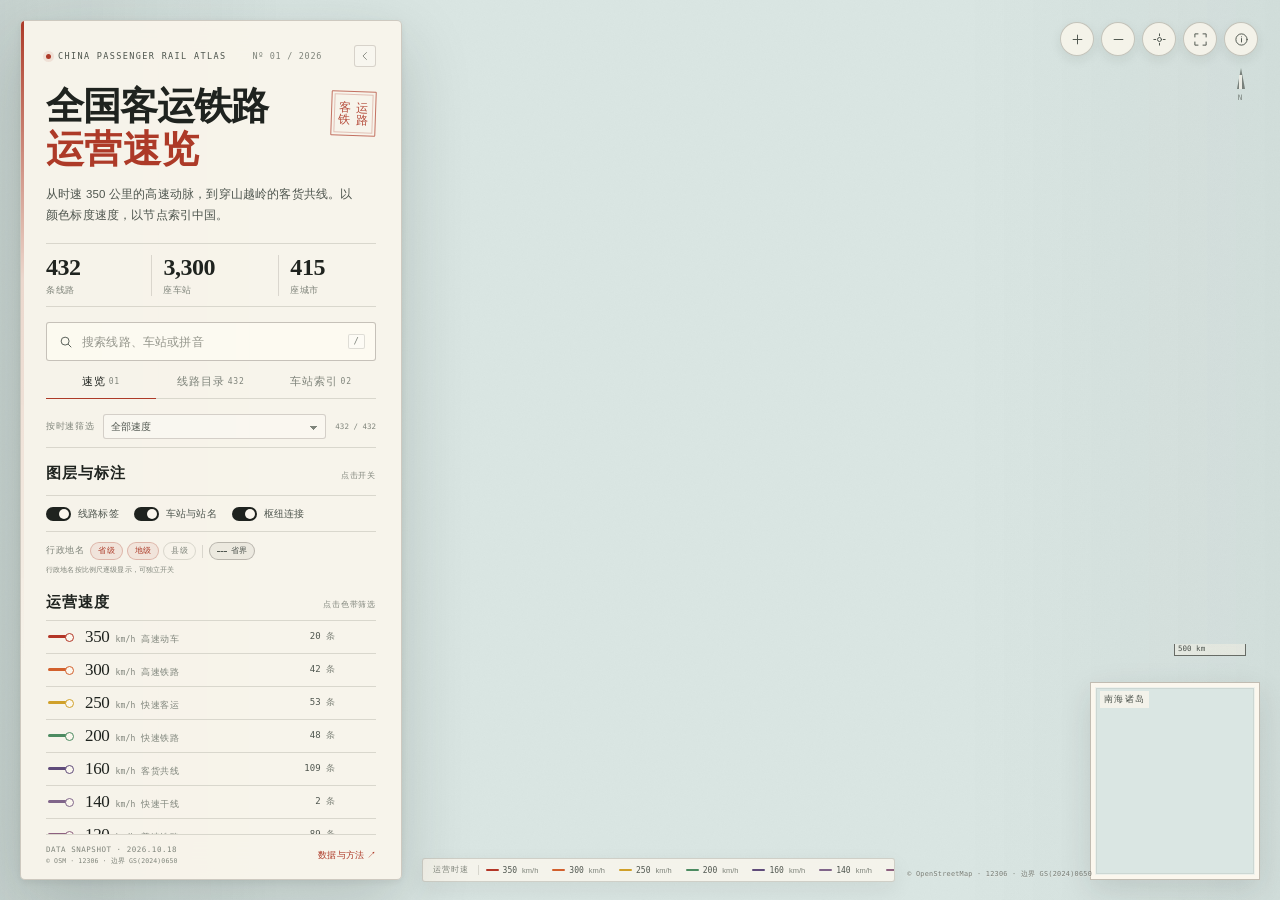
==== index.html @ e5ca1e0d "Publish China passenger rail atlas" ====
<!doctype html>
<html lang="zh-CN">
<head>
<meta charset="utf-8">
<meta name="viewport" content="width=device-width, initial-scale=1, viewport-fit=cover">
<meta name="theme-color" content="#dae6e3">
<title>全国客运铁路运营图 · 中国铁路客运线路地图</title>
<meta name="description" content="全国国家铁路客运线路交互地图：以运营时速着色，标注线路名称、车站与线路档案。数据来自中国铁路12306、OpenStreetMap与国家铁路局公开资料。">
<style>
.maplibregl-map{font:12px/20px Helvetica Neue,Arial,Helvetica,sans-serif;overflow:hidden;position:relative;-webkit-tap-highlight-color:rgb(0 0 0/0)}.maplibregl-canvas{left:0;position:absolute;top:0}.maplibregl-map:fullscreen{height:100%;width:100%}.maplibregl-ctrl-group button.maplibregl-ctrl-compass{touch-action:none}.maplibregl-canvas-container.maplibregl-interactive,.maplibregl-ctrl-group button.maplibregl-ctrl-compass{cursor:grab;-webkit-user-select:none;-moz-user-select:none;user-select:none}.maplibregl-canvas-container.maplibregl-interactive.maplibregl-track-pointer{cursor:pointer}.maplibregl-canvas-container.maplibregl-interactive:active,.maplibregl-ctrl-group button.maplibregl-ctrl-compass:active{cursor:grabbing}.maplibregl-canvas-container.maplibregl-touch-zoom-rotate,.maplibregl-canvas-container.maplibregl-touch-zoom-rotate .maplibregl-canvas{touch-action:pan-x pan-y}.maplibregl-canvas-container.maplibregl-touch-drag-pan,.maplibregl-canvas-container.maplibregl-touch-drag-pan .maplibregl-canvas{touch-action:pinch-zoom}.maplibregl-canvas-container.maplibregl-touch-zoom-rotate.maplibregl-touch-drag-pan,.maplibregl-canvas-container.maplibregl-touch-zoom-rotate.maplibregl-touch-drag-pan .maplibregl-canvas{touch-action:none}.maplibregl-canvas-container.maplibregl-touch-drag-pan.maplibregl-cooperative-gestures,.maplibregl-canvas-container.maplibregl-touch-drag-pan.maplibregl-cooperative-gestures .maplibregl-canvas{touch-action:pan-x pan-y}.maplibregl-ctrl-bottom-left,.maplibregl-ctrl-bottom-right,.maplibregl-ctrl-top-left,.maplibregl-ctrl-top-right{pointer-events:none;position:absolute;z-index:2}.maplibregl-ctrl-top-left{left:0;top:0}.maplibregl-ctrl-top-right{right:0;top:0}.maplibregl-ctrl-bottom-left{bottom:0;left:0}.maplibregl-ctrl-bottom-right{bottom:0;right:0}.maplibregl-ctrl{clear:both;pointer-events:auto;transform:translate(0)}.maplibregl-ctrl-top-left .maplibregl-ctrl{float:left;margin:10px 0 0 10px}.maplibregl-ctrl-top-right .maplibregl-ctrl{float:right;margin:10px 10px 0 0}.maplibregl-ctrl-bottom-left .maplibregl-ctrl{float:left;margin:0 0 10px 10px}.maplibregl-ctrl-bottom-right .maplibregl-ctrl{float:right;margin:0 10px 10px 0}.maplibregl-ctrl-group{background:#fff;border-radius:4px}.maplibregl-ctrl-group:not(:empty){box-shadow:0 0 0 2px rgba(0,0,0,.1)}@media (forced-colors:active){.maplibregl-ctrl-group:not(:empty){box-shadow:0 0 0 2px ButtonText}}.maplibregl-ctrl-group button{background-color:transparent;border:0;box-sizing:border-box;cursor:pointer;display:block;height:29px;outline:none;padding:0;width:29px}.maplibregl-ctrl-group button+button{border-top:1px solid #ddd}.maplibregl-ctrl button .maplibregl-ctrl-icon{background-position:50%;background-repeat:no-repeat;display:block;height:100%;width:100%}@media (forced-colors:active){.maplibregl-ctrl-icon{background-color:transparent}.maplibregl-ctrl-group button+button{border-top:1px solid ButtonText}}.maplibregl-ctrl button::-moz-focus-inner{border:0;padding:0}.maplibregl-ctrl-attrib-button:focus,.maplibregl-ctrl-group button:focus{box-shadow:0 0 2px 2px #0096ff}.maplibregl-ctrl button:disabled{cursor:not-allowed}.maplibregl-ctrl button:disabled .maplibregl-ctrl-icon{opacity:.25}@media (hover:hover){.maplibregl-ctrl button:not(:disabled):hover{background-color:rgb(0 0 0/5%)}}.maplibregl-ctrl button:not(:disabled):active{background-color:rgb(0 0 0/5%)}.maplibregl-ctrl-group button:focus:focus-visible{box-shadow:0 0 2px 2px #0096ff}.maplibregl-ctrl-group button:focus:not(:focus-visible){box-shadow:none}.maplibregl-ctrl-group button:focus:first-child{border-radius:4px 4px 0 0}.maplibregl-ctrl-group button:focus:last-child{border-radius:0 0 4px 4px}.maplibregl-ctrl-group button:focus:only-child{border-radius:inherit}.maplibregl-ctrl button.maplibregl-ctrl-zoom-out .maplibregl-ctrl-icon{background-image:url("data:image/svg+xml;charset=utf-8,%3Csvg xmlns='http://www.w3.org/2000/svg' width='29' height='29' fill='%23333' viewBox='0 0 29 29'%3E%3Cpath d='M10 13c-.75 0-1.5.75-1.5 1.5S9.25 16 10 16h9c.75 0 1.5-.75 1.5-1.5S19.75 13 19 13z'/%3E%3C/svg%3E")}.maplibregl-ctrl button.maplibregl-ctrl-zoom-in .maplibregl-ctrl-icon{background-image:url("data:image/svg+xml;charset=utf-8,%3Csvg xmlns='http://www.w3.org/2000/svg' width='29' height='29' fill='%23333' viewBox='0 0 29 29'%3E%3Cpath d='M14.5 8.5c-.75 0-1.5.75-1.5 1.5v3h-3c-.75 0-1.5.75-1.5 1.5S9.25 16 10 16h3v3c0 .75.75 1.5 1.5 1.5S16 19.75 16 19v-3h3c.75 0 1.5-.75 1.5-1.5S19.75 13 19 13h-3v-3c0-.75-.75-1.5-1.5-1.5'/%3E%3C/svg%3E")}@media (forced-colors:active){.maplibregl-ctrl button.maplibregl-ctrl-zoom-out .maplibregl-ctrl-icon{background-image:url("data:image/svg+xml;charset=utf-8,%3Csvg xmlns='http://www.w3.org/2000/svg' width='29' height='29' fill='%23fff' viewBox='0 0 29 29'%3E%3Cpath d='M10 13c-.75 0-1.5.75-1.5 1.5S9.25 16 10 16h9c.75 0 1.5-.75 1.5-1.5S19.75 13 19 13z'/%3E%3C/svg%3E")}.maplibregl-ctrl button.maplibregl-ctrl-zoom-in .maplibregl-ctrl-icon{background-image:url("data:image/svg+xml;charset=utf-8,%3Csvg xmlns='http://www.w3.org/2000/svg' width='29' height='29' fill='%23fff' viewBox='0 0 29 29'%3E%3Cpath d='M14.5 8.5c-.75 0-1.5.75-1.5 1.5v3h-3c-.75 0-1.5.75-1.5 1.5S9.25 16 10 16h3v3c0 .75.75 1.5 1.5 1.5S16 19.75 16 19v-3h3c.75 0 1.5-.75 1.5-1.5S19.75 13 19 13h-3v-3c0-.75-.75-1.5-1.5-1.5'/%3E%3C/svg%3E")}}@media (forced-colors:active) and (prefers-color-scheme:light){.maplibregl-ctrl button.maplibregl-ctrl-zoom-out .maplibregl-ctrl-icon{background-image:url("data:image/svg+xml;charset=utf-8,%3Csvg xmlns='http://www.w3.org/2000/svg' width='29' height='29' viewBox='0 0 29 29'%3E%3Cpath d='M10 13c-.75 0-1.5.75-1.5 1.5S9.25 16 10 16h9c.75 0 1.5-.75 1.5-1.5S19.75 13 19 13z'/%3E%3C/svg%3E")}.maplibregl-ctrl button.maplibregl-ctrl-zoom-in .maplibregl-ctrl-icon{background-image:url("data:image/svg+xml;charset=utf-8,%3Csvg xmlns='http://www.w3.org/2000/svg' width='29' height='29' viewBox='0 0 29 29'%3E%3Cpath d='M14.5 8.5c-.75 0-1.5.75-1.5 1.5v3h-3c-.75 0-1.5.75-1.5 1.5S9.25 16 10 16h3v3c0 .75.75 1.5 1.5 1.5S16 19.75 16 19v-3h3c.75 0 1.5-.75 1.5-1.5S19.75 13 19 13h-3v-3c0-.75-.75-1.5-1.5-1.5'/%3E%3C/svg%3E")}}.maplibregl-ctrl button.maplibregl-ctrl-fullscreen .maplibregl-ctrl-icon{background-image:url("data:image/svg+xml;charset=utf-8,%3Csvg xmlns='http://www.w3.org/2000/svg' width='29' height='29' fill='%23333' viewBox='0 0 29 29'%3E%3Cpath d='M24 16v5.5c0 1.75-.75 2.5-2.5 2.5H16v-1l3-1.5-4-5.5 1-1 5.5 4 1.5-3zM6 16l1.5 3 5.5-4 1 1-4 5.5 3 1.5v1H7.5C5.75 24 5 23.25 5 21.5V16zm7-11v1l-3 1.5 4 5.5-1 1-5.5-4L6 13H5V7.5C5 5.75 5.75 5 7.5 5zm11 2.5c0-1.75-.75-2.5-2.5-2.5H16v1l3 1.5-4 5.5 1 1 5.5-4 1.5 3h1z'/%3E%3C/svg%3E")}.maplibregl-ctrl button.maplibregl-ctrl-shrink .maplibregl-ctrl-icon{background-image:url("data:image/svg+xml;charset=utf-8,%3Csvg xmlns='http://www.w3.org/2000/svg' width='29' height='29' viewBox='0 0 29 29'%3E%3Cpath d='M18.5 16c-1.75 0-2.5.75-2.5 2.5V24h1l1.5-3 5.5 4 1-1-4-5.5 3-1.5v-1zM13 18.5c0-1.75-.75-2.5-2.5-2.5H5v1l3 1.5L4 24l1 1 5.5-4 1.5 3h1zm3-8c0 1.75.75 2.5 2.5 2.5H24v-1l-3-1.5L25 5l-1-1-5.5 4L17 5h-1zM10.5 13c1.75 0 2.5-.75 2.5-2.5V5h-1l-1.5 3L5 4 4 5l4 5.5L5 12v1z'/%3E%3C/svg%3E")}@media (forced-colors:active){.maplibregl-ctrl button.maplibregl-ctrl-fullscreen .maplibregl-ctrl-icon{background-image:url("data:image/svg+xml;charset=utf-8,%3Csvg xmlns='http://www.w3.org/2000/svg' width='29' height='29' fill='%23fff' viewBox='0 0 29 29'%3E%3Cpath d='M24 16v5.5c0 1.75-.75 2.5-2.5 2.5H16v-1l3-1.5-4-5.5 1-1 5.5 4 1.5-3zM6 16l1.5 3 5.5-4 1 1-4 5.5 3 1.5v1H7.5C5.75 24 5 23.25 5 21.5V16zm7-11v1l-3 1.5 4 5.5-1 1-5.5-4L6 13H5V7.5C5 5.75 5.75 5 7.5 5zm11 2.5c0-1.75-.75-2.5-2.5-2.5H16v1l3 1.5-4 5.5 1 1 5.5-4 1.5 3h1z'/%3E%3C/svg%3E")}.maplibregl-ctrl button.maplibregl-ctrl-shrink .maplibregl-ctrl-icon{background-image:url("data:image/svg+xml;charset=utf-8,%3Csvg xmlns='http://www.w3.org/2000/svg' width='29' height='29' fill='%23fff' viewBox='0 0 29 29'%3E%3Cpath d='M18.5 16c-1.75 0-2.5.75-2.5 2.5V24h1l1.5-3 5.5 4 1-1-4-5.5 3-1.5v-1zM13 18.5c0-1.75-.75-2.5-2.5-2.5H5v1l3 1.5L4 24l1 1 5.5-4 1.5 3h1zm3-8c0 1.75.75 2.5 2.5 2.5H24v-1l-3-1.5L25 5l-1-1-5.5 4L17 5h-1zM10.5 13c1.75 0 2.5-.75 2.5-2.5V5h-1l-1.5 3L5 4 4 5l4 5.5L5 12v1z'/%3E%3C/svg%3E")}}@media (forced-colors:active) and (prefers-color-scheme:light){.maplibregl-ctrl button.maplibregl-ctrl-fullscreen .maplibregl-ctrl-icon{background-image:url("data:image/svg+xml;charset=utf-8,%3Csvg xmlns='http://www.w3.org/2000/svg' width='29' height='29' viewBox='0 0 29 29'%3E%3Cpath d='M24 16v5.5c0 1.75-.75 2.5-2.5 2.5H16v-1l3-1.5-4-5.5 1-1 5.5 4 1.5-3zM6 16l1.5 3 5.5-4 1 1-4 5.5 3 1.5v1H7.5C5.75 24 5 23.25 5 21.5V16zm7-11v1l-3 1.5 4 5.5-1 1-5.5-4L6 13H5V7.5C5 5.75 5.75 5 7.5 5zm11 2.5c0-1.75-.75-2.5-2.5-2.5H16v1l3 1.5-4 5.5 1 1 5.5-4 1.5 3h1z'/%3E%3C/svg%3E")}.maplibregl-ctrl button.maplibregl-ctrl-shrink .maplibregl-ctrl-icon{background-image:url("data:image/svg+xml;charset=utf-8,%3Csvg xmlns='http://www.w3.org/2000/svg' width='29' height='29' viewBox='0 0 29 29'%3E%3Cpath d='M18.5 16c-1.75 0-2.5.75-2.5 2.5V24h1l1.5-3 5.5 4 1-1-4-5.5 3-1.5v-1zM13 18.5c0-1.75-.75-2.5-2.5-2.5H5v1l3 1.5L4 24l1 1 5.5-4 1.5 3h1zm3-8c0 1.75.75 2.5 2.5 2.5H24v-1l-3-1.5L25 5l-1-1-5.5 4L17 5h-1zM10.5 13c1.75 0 2.5-.75 2.5-2.5V5h-1l-1.5 3L5 4 4 5l4 5.5L5 12v1z'/%3E%3C/svg%3E")}}.maplibregl-ctrl button.maplibregl-ctrl-compass .maplibregl-ctrl-icon{background-image:url("data:image/svg+xml;charset=utf-8,%3Csvg xmlns='http://www.w3.org/2000/svg' width='29' height='29' fill='%23333' viewBox='0 0 29 29'%3E%3Cpath d='m10.5 14 4-8 4 8z'/%3E%3Cpath fill='%23ccc' d='m10.5 16 4 8 4-8z'/%3E%3C/svg%3E")}@media (forced-colors:active){.maplibregl-ctrl button.maplibregl-ctrl-compass .maplibregl-ctrl-icon{background-image:url("data:image/svg+xml;charset=utf-8,%3Csvg xmlns='http://www.w3.org/2000/svg' width='29' height='29' fill='%23fff' viewBox='0 0 29 29'%3E%3Cpath d='m10.5 14 4-8 4 8z'/%3E%3Cpath fill='%23ccc' d='m10.5 16 4 8 4-8z'/%3E%3C/svg%3E")}}@media (forced-colors:active) and (prefers-color-scheme:light){.maplibregl-ctrl button.maplibregl-ctrl-compass .maplibregl-ctrl-icon{background-image:url("data:image/svg+xml;charset=utf-8,%3Csvg xmlns='http://www.w3.org/2000/svg' width='29' height='29' viewBox='0 0 29 29'%3E%3Cpath d='m10.5 14 4-8 4 8z'/%3E%3Cpath fill='%23ccc' d='m10.5 16 4 8 4-8z'/%3E%3C/svg%3E")}}.maplibregl-ctrl button.maplibregl-ctrl-globe .maplibregl-ctrl-icon{background-image:url("data:image/svg+xml;charset=utf-8,%3Csvg xmlns='http://www.w3.org/2000/svg' width='22' height='22' fill='none' stroke='%23333' viewBox='0 0 22 22'%3E%3Ccircle cx='11' cy='11' r='8.5'/%3E%3Cpath d='M17.5 11c0 4.819-3.02 8.5-6.5 8.5S4.5 15.819 4.5 11 7.52 2.5 11 2.5s6.5 3.681 6.5 8.5Z'/%3E%3Cpath d='M13.5 11c0 2.447-.331 4.64-.853 6.206-.262.785-.562 1.384-.872 1.777-.314.399-.58.517-.775.517s-.461-.118-.775-.517c-.31-.393-.61-.992-.872-1.777C8.831 15.64 8.5 13.446 8.5 11s.331-4.64.853-6.206c.262-.785.562-1.384.872-1.777.314-.399.58-.517.775-.517s.461.118.775.517c.31.393.61.992.872 1.777.522 1.565.853 3.76.853 6.206Z'/%3E%3Cpath d='M11 7.5c-1.909 0-3.622-.166-4.845-.428-.616-.132-1.08-.283-1.379-.434a1.3 1.3 0 0 1-.224-.138q.07-.058.224-.138c.299-.151.763-.302 1.379-.434C7.378 5.666 9.091 5.5 11 5.5s3.622.166 4.845.428c.616.132 1.08.283 1.379.434.105.053.177.1.224.138q-.07.058-.224.138c-.299.151-.763.302-1.379.434-1.223.262-2.936.428-4.845.428ZM4.486 6.436ZM11 16.5c-1.909 0-3.622-.166-4.845-.428-.616-.132-1.08-.283-1.379-.434a1.3 1.3 0 0 1-.224-.138 1.3 1.3 0 0 1 .224-.138c.299-.151.763-.302 1.379-.434C7.378 14.666 9.091 14.5 11 14.5s3.622.166 4.845.428c.616.132 1.08.283 1.379.434.105.053.177.1.224.138a1.3 1.3 0 0 1-.224.138c-.299.151-.763.302-1.379.434-1.223.262-2.936.428-4.845.428Zm-6.514-1.064ZM11 12.5c-2.46 0-4.672-.222-6.255-.574-.796-.177-1.406-.38-1.805-.59a1.5 1.5 0 0 1-.39-.272.3.3 0 0 1-.047-.064.3.3 0 0 1 .048-.064c.066-.073.189-.167.389-.272.399-.21 1.009-.413 1.805-.59C6.328 9.722 8.54 9.5 11 9.5s4.672.222 6.256.574c.795.177 1.405.38 1.804.59.2.105.323.2.39.272a.3.3 0 0 1 .047.064.3.3 0 0 1-.048.064 1.4 1.4 0 0 1-.389.272c-.399.21-1.009.413-1.804.59-1.584.352-3.796.574-6.256.574Zm-8.501-1.51v.002zm0 .018v.002zm17.002.002v-.002zm0-.018v-.002z'/%3E%3C/svg%3E")}.maplibregl-ctrl button.maplibregl-ctrl-globe-enabled .maplibregl-ctrl-icon{background-image:url("data:image/svg+xml;charset=utf-8,%3Csvg xmlns='http://www.w3.org/2000/svg' width='22' height='22' fill='none' stroke='%2333b5e5' viewBox='0 0 22 22'%3E%3Ccircle cx='11' cy='11' r='8.5'/%3E%3Cpath d='M17.5 11c0 4.819-3.02 8.5-6.5 8.5S4.5 15.819 4.5 11 7.52 2.5 11 2.5s6.5 3.681 6.5 8.5Z'/%3E%3Cpath d='M13.5 11c0 2.447-.331 4.64-.853 6.206-.262.785-.562 1.384-.872 1.777-.314.399-.58.517-.775.517s-.461-.118-.775-.517c-.31-.393-.61-.992-.872-1.777C8.831 15.64 8.5 13.446 8.5 11s.331-4.64.853-6.206c.262-.785.562-1.384.872-1.777.314-.399.58-.517.775-.517s.461.118.775.517c.31.393.61.992.872 1.777.522 1.565.853 3.76.853 6.206Z'/%3E%3Cpath d='M11 7.5c-1.909 0-3.622-.166-4.845-.428-.616-.132-1.08-.283-1.379-.434a1.3 1.3 0 0 1-.224-.138q.07-.058.224-.138c.299-.151.763-.302 1.379-.434C7.378 5.666 9.091 5.5 11 5.5s3.622.166 4.845.428c.616.132 1.08.283 1.379.434.105.053.177.1.224.138q-.07.058-.224.138c-.299.151-.763.302-1.379.434-1.223.262-2.936.428-4.845.428ZM4.486 6.436ZM11 16.5c-1.909 0-3.622-.166-4.845-.428-.616-.132-1.08-.283-1.379-.434a1.3 1.3 0 0 1-.224-.138 1.3 1.3 0 0 1 .224-.138c.299-.151.763-.302 1.379-.434C7.378 14.666 9.091 14.5 11 14.5s3.622.166 4.845.428c.616.132 1.08.283 1.379.434.105.053.177.1.224.138a1.3 1.3 0 0 1-.224.138c-.299.151-.763.302-1.379.434-1.223.262-2.936.428-4.845.428Zm-6.514-1.064ZM11 12.5c-2.46 0-4.672-.222-6.255-.574-.796-.177-1.406-.38-1.805-.59a1.5 1.5 0 0 1-.39-.272.3.3 0 0 1-.047-.064.3.3 0 0 1 .048-.064c.066-.073.189-.167.389-.272.399-.21 1.009-.413 1.805-.59C6.328 9.722 8.54 9.5 11 9.5s4.672.222 6.256.574c.795.177 1.405.38 1.804.59.2.105.323.2.39.272a.3.3 0 0 1 .047.064.3.3 0 0 1-.048.064 1.4 1.4 0 0 1-.389.272c-.399.21-1.009.413-1.804.59-1.584.352-3.796.574-6.256.574Zm-8.501-1.51v.002zm0 .018v.002zm17.002.002v-.002zm0-.018v-.002z'/%3E%3C/svg%3E")}.maplibregl-ctrl button.maplibregl-ctrl-terrain .maplibregl-ctrl-icon{background-image:url("data:image/svg+xml;charset=utf-8,%3Csvg xmlns='http://www.w3.org/2000/svg' width='22' height='22' fill='%23333' viewBox='0 0 22 22'%3E%3Cpath d='m1.754 13.406 4.453-4.851 3.09 3.09 3.281 3.277.969-.969-3.309-3.312 3.844-4.121 6.148 6.886h1.082v-.855l-7.207-8.07-4.84 5.187L6.169 6.57l-5.48 5.965v.871ZM.688 16.844h20.625v1.375H.688Zm0 0'/%3E%3C/svg%3E")}.maplibregl-ctrl button.maplibregl-ctrl-terrain-enabled .maplibregl-ctrl-icon{background-image:url("data:image/svg+xml;charset=utf-8,%3Csvg xmlns='http://www.w3.org/2000/svg' width='22' height='22' fill='%2333b5e5' viewBox='0 0 22 22'%3E%3Cpath d='m1.754 13.406 4.453-4.851 3.09 3.09 3.281 3.277.969-.969-3.309-3.312 3.844-4.121 6.148 6.886h1.082v-.855l-7.207-8.07-4.84 5.187L6.169 6.57l-5.48 5.965v.871ZM.688 16.844h20.625v1.375H.688Zm0 0'/%3E%3C/svg%3E")}.maplibregl-ctrl button.maplibregl-ctrl-geolocate .maplibregl-ctrl-icon{background-image:url("data:image/svg+xml;charset=utf-8,%3Csvg xmlns='http://www.w3.org/2000/svg' width='29' height='29' fill='%23333' viewBox='0 0 20 20'%3E%3Cpath d='M10 4C9 4 9 5 9 5v.1A5 5 0 0 0 5.1 9H5s-1 0-1 1 1 1 1 1h.1A5 5 0 0 0 9 14.9v.1s0 1 1 1 1-1 1-1v-.1a5 5 0 0 0 3.9-3.9h.1s1 0 1-1-1-1-1-1h-.1A5 5 0 0 0 11 5.1V5s0-1-1-1m0 2.5a3.5 3.5 0 1 1 0 7 3.5 3.5 0 1 1 0-7'/%3E%3Ccircle cx='10' cy='10' r='2'/%3E%3C/svg%3E")}.maplibregl-ctrl button.maplibregl-ctrl-geolocate:disabled .maplibregl-ctrl-icon{background-image:url("data:image/svg+xml;charset=utf-8,%3Csvg xmlns='http://www.w3.org/2000/svg' width='29' height='29' fill='%23aaa' viewBox='0 0 20 20'%3E%3Cpath d='M10 4C9 4 9 5 9 5v.1A5 5 0 0 0 5.1 9H5s-1 0-1 1 1 1 1 1h.1A5 5 0 0 0 9 14.9v.1s0 1 1 1 1-1 1-1v-.1a5 5 0 0 0 3.9-3.9h.1s1 0 1-1-1-1-1-1h-.1A5 5 0 0 0 11 5.1V5s0-1-1-1m0 2.5a3.5 3.5 0 1 1 0 7 3.5 3.5 0 1 1 0-7'/%3E%3Ccircle cx='10' cy='10' r='2'/%3E%3Cpath fill='red' d='m14 5 1 1-9 9-1-1z'/%3E%3C/svg%3E")}.maplibregl-ctrl button.maplibregl-ctrl-geolocate.maplibregl-ctrl-geolocate-active .maplibregl-ctrl-icon{background-image:url("data:image/svg+xml;charset=utf-8,%3Csvg xmlns='http://www.w3.org/2000/svg' width='29' height='29' fill='%2333b5e5' viewBox='0 0 20 20'%3E%3Cpath d='M10 4C9 4 9 5 9 5v.1A5 5 0 0 0 5.1 9H5s-1 0-1 1 1 1 1 1h.1A5 5 0 0 0 9 14.9v.1s0 1 1 1 1-1 1-1v-.1a5 5 0 0 0 3.9-3.9h.1s1 0 1-1-1-1-1-1h-.1A5 5 0 0 0 11 5.1V5s0-1-1-1m0 2.5a3.5 3.5 0 1 1 0 7 3.5 3.5 0 1 1 0-7'/%3E%3Ccircle cx='10' cy='10' r='2'/%3E%3C/svg%3E")}.maplibregl-ctrl button.maplibregl-ctrl-geolocate.maplibregl-ctrl-geolocate-active-error .maplibregl-ctrl-icon{background-image:url("data:image/svg+xml;charset=utf-8,%3Csvg xmlns='http://www.w3.org/2000/svg' width='29' height='29' fill='%23e58978' viewBox='0 0 20 20'%3E%3Cpath d='M10 4C9 4 9 5 9 5v.1A5 5 0 0 0 5.1 9H5s-1 0-1 1 1 1 1 1h.1A5 5 0 0 0 9 14.9v.1s0 1 1 1 1-1 1-1v-.1a5 5 0 0 0 3.9-3.9h.1s1 0 1-1-1-1-1-1h-.1A5 5 0 0 0 11 5.1V5s0-1-1-1m0 2.5a3.5 3.5 0 1 1 0 7 3.5 3.5 0 1 1 0-7'/%3E%3Ccircle cx='10' cy='10' r='2'/%3E%3C/svg%3E")}.maplibregl-ctrl button.maplibregl-ctrl-geolocate.maplibregl-ctrl-geolocate-background .maplibregl-ctrl-icon{background-image:url("data:image/svg+xml;charset=utf-8,%3Csvg xmlns='http://www.w3.org/2000/svg' width='29' height='29' fill='%2333b5e5' viewBox='0 0 20 20'%3E%3Cpath d='M10 4C9 4 9 5 9 5v.1A5 5 0 0 0 5.1 9H5s-1 0-1 1 1 1 1 1h.1A5 5 0 0 0 9 14.9v.1s0 1 1 1 1-1 1-1v-.1a5 5 0 0 0 3.9-3.9h.1s1 0 1-1-1-1-1-1h-.1A5 5 0 0 0 11 5.1V5s0-1-1-1m0 2.5a3.5 3.5 0 1 1 0 7 3.5 3.5 0 1 1 0-7'/%3E%3C/svg%3E")}.maplibregl-ctrl button.maplibregl-ctrl-geolocate.maplibregl-ctrl-geolocate-background-error .maplibregl-ctrl-icon{background-image:url("data:image/svg+xml;charset=utf-8,%3Csvg xmlns='http://www.w3.org/2000/svg' width='29' height='29' fill='%23e54e33' viewBox='0 0 20 20'%3E%3Cpath d='M10 4C9 4 9 5 9 5v.1A5 5 0 0 0 5.1 9H5s-1 0-1 1 1 1 1 1h.1A5 5 0 0 0 9 14.9v.1s0 1 1 1 1-1 1-1v-.1a5 5 0 0 0 3.9-3.9h.1s1 0 1-1-1-1-1-1h-.1A5 5 0 0 0 11 5.1V5s0-1-1-1m0 2.5a3.5 3.5 0 1 1 0 7 3.5 3.5 0 1 1 0-7'/%3E%3C/svg%3E")}.maplibregl-ctrl button.maplibregl-ctrl-geolocate.maplibregl-ctrl-geolocate-waiting .maplibregl-ctrl-icon{animation:maplibregl-spin 2s linear infinite}@media (forced-colors:active){.maplibregl-ctrl button.maplibregl-ctrl-geolocate .maplibregl-ctrl-icon{background-image:url("data:image/svg+xml;charset=utf-8,%3Csvg xmlns='http://www.w3.org/2000/svg' width='29' height='29' fill='%23fff' viewBox='0 0 20 20'%3E%3Cpath d='M10 4C9 4 9 5 9 5v.1A5 5 0 0 0 5.1 9H5s-1 0-1 1 1 1 1 1h.1A5 5 0 0 0 9 14.9v.1s0 1 1 1 1-1 1-1v-.1a5 5 0 0 0 3.9-3.9h.1s1 0 1-1-1-1-1-1h-.1A5 5 0 0 0 11 5.1V5s0-1-1-1m0 2.5a3.5 3.5 0 1 1 0 7 3.5 3.5 0 1 1 0-7'/%3E%3Ccircle cx='10' cy='10' r='2'/%3E%3C/svg%3E")}.maplibregl-ctrl button.maplibregl-ctrl-geolocate:disabled .maplibregl-ctrl-icon{background-image:url("data:image/svg+xml;charset=utf-8,%3Csvg xmlns='http://www.w3.org/2000/svg' width='29' height='29' fill='%23999' viewBox='0 0 20 20'%3E%3Cpath d='M10 4C9 4 9 5 9 5v.1A5 5 0 0 0 5.1 9H5s-1 0-1 1 1 1 1 1h.1A5 5 0 0 0 9 14.9v.1s0 1 1 1 1-1 1-1v-.1a5 5 0 0 0 3.9-3.9h.1s1 0 1-1-1-1-1-1h-.1A5 5 0 0 0 11 5.1V5s0-1-1-1m0 2.5a3.5 3.5 0 1 1 0 7 3.5 3.5 0 1 1 0-7'/%3E%3Ccircle cx='10' cy='10' r='2'/%3E%3Cpath fill='red' d='m14 5 1 1-9 9-1-1z'/%3E%3C/svg%3E")}.maplibregl-ctrl button.maplibregl-ctrl-geolocate.maplibregl-ctrl-geolocate-active .maplibregl-ctrl-icon{background-image:url("data:image/svg+xml;charset=utf-8,%3Csvg xmlns='http://www.w3.org/2000/svg' width='29' height='29' fill='%2333b5e5' viewBox='0 0 20 20'%3E%3Cpath d='M10 4C9 4 9 5 9 5v.1A5 5 0 0 0 5.1 9H5s-1 0-1 1 1 1 1 1h.1A5 5 0 0 0 9 14.9v.1s0 1 1 1 1-1 1-1v-.1a5 5 0 0 0 3.9-3.9h.1s1 0 1-1-1-1-1-1h-.1A5 5 0 0 0 11 5.1V5s0-1-1-1m0 2.5a3.5 3.5 0 1 1 0 7 3.5 3.5 0 1 1 0-7'/%3E%3Ccircle cx='10' cy='10' r='2'/%3E%3C/svg%3E")}.maplibregl-ctrl button.maplibregl-ctrl-geolocate.maplibregl-ctrl-geolocate-active-error .maplibregl-ctrl-icon{background-image:url("data:image/svg+xml;charset=utf-8,%3Csvg xmlns='http://www.w3.org/2000/svg' width='29' height='29' fill='%23e58978' viewBox='0 0 20 20'%3E%3Cpath d='M10 4C9 4 9 5 9 5v.1A5 5 0 0 0 5.1 9H5s-1 0-1 1 1 1 1 1h.1A5 5 0 0 0 9 14.9v.1s0 1 1 1 1-1 1-1v-.1a5 5 0 0 0 3.9-3.9h.1s1 0 1-1-1-1-1-1h-.1A5 5 0 0 0 11 5.1V5s0-1-1-1m0 2.5a3.5 3.5 0 1 1 0 7 3.5 3.5 0 1 1 0-7'/%3E%3Ccircle cx='10' cy='10' r='2'/%3E%3C/svg%3E")}.maplibregl-ctrl button.maplibregl-ctrl-geolocate.maplibregl-ctrl-geolocate-background .maplibregl-ctrl-icon{background-image:url("data:image/svg+xml;charset=utf-8,%3Csvg xmlns='http://www.w3.org/2000/svg' width='29' height='29' fill='%2333b5e5' viewBox='0 0 20 20'%3E%3Cpath d='M10 4C9 4 9 5 9 5v.1A5 5 0 0 0 5.1 9H5s-1 0-1 1 1 1 1 1h.1A5 5 0 0 0 9 14.9v.1s0 1 1 1 1-1 1-1v-.1a5 5 0 0 0 3.9-3.9h.1s1 0 1-1-1-1-1-1h-.1A5 5 0 0 0 11 5.1V5s0-1-1-1m0 2.5a3.5 3.5 0 1 1 0 7 3.5 3.5 0 1 1 0-7'/%3E%3C/svg%3E")}.maplibregl-ctrl button.maplibregl-ctrl-geolocate.maplibregl-ctrl-geolocate-background-error .maplibregl-ctrl-icon{background-image:url("data:image/svg+xml;charset=utf-8,%3Csvg xmlns='http://www.w3.org/2000/svg' width='29' height='29' fill='%23e54e33' viewBox='0 0 20 20'%3E%3Cpath d='M10 4C9 4 9 5 9 5v.1A5 5 0 0 0 5.1 9H5s-1 0-1 1 1 1 1 1h.1A5 5 0 0 0 9 14.9v.1s0 1 1 1 1-1 1-1v-.1a5 5 0 0 0 3.9-3.9h.1s1 0 1-1-1-1-1-1h-.1A5 5 0 0 0 11 5.1V5s0-1-1-1m0 2.5a3.5 3.5 0 1 1 0 7 3.5 3.5 0 1 1 0-7'/%3E%3C/svg%3E")}}@media (forced-colors:active) and (prefers-color-scheme:light){.maplibregl-ctrl button.maplibregl-ctrl-geolocate .maplibregl-ctrl-icon{background-image:url("data:image/svg+xml;charset=utf-8,%3Csvg xmlns='http://www.w3.org/2000/svg' width='29' height='29' viewBox='0 0 20 20'%3E%3Cpath d='M10 4C9 4 9 5 9 5v.1A5 5 0 0 0 5.1 9H5s-1 0-1 1 1 1 1 1h.1A5 5 0 0 0 9 14.9v.1s0 1 1 1 1-1 1-1v-.1a5 5 0 0 0 3.9-3.9h.1s1 0 1-1-1-1-1-1h-.1A5 5 0 0 0 11 5.1V5s0-1-1-1m0 2.5a3.5 3.5 0 1 1 0 7 3.5 3.5 0 1 1 0-7'/%3E%3Ccircle cx='10' cy='10' r='2'/%3E%3C/svg%3E")}.maplibregl-ctrl button.maplibregl-ctrl-geolocate:disabled .maplibregl-ctrl-icon{background-image:url("data:image/svg+xml;charset=utf-8,%3Csvg xmlns='http://www.w3.org/2000/svg' width='29' height='29' fill='%23666' viewBox='0 0 20 20'%3E%3Cpath d='M10 4C9 4 9 5 9 5v.1A5 5 0 0 0 5.1 9H5s-1 0-1 1 1 1 1 1h.1A5 5 0 0 0 9 14.9v.1s0 1 1 1 1-1 1-1v-.1a5 5 0 0 0 3.9-3.9h.1s1 0 1-1-1-1-1-1h-.1A5 5 0 0 0 11 5.1V5s0-1-1-1m0 2.5a3.5 3.5 0 1 1 0 7 3.5 3.5 0 1 1 0-7'/%3E%3Ccircle cx='10' cy='10' r='2'/%3E%3Cpath fill='red' d='m14 5 1 1-9 9-1-1z'/%3E%3C/svg%3E")}}@keyframes maplibregl-spin{0%{transform:rotate(0deg)}to{transform:rotate(1turn)}}a.maplibregl-ctrl-logo{background-image:url("data:image/svg+xml;charset=utf-8,%3Csvg xmlns='http://www.w3.org/2000/svg' width='88' height='23' fill='none'%3E%3Cpath fill='%23000' fill-opacity='.4' fill-rule='evenodd' d='M17.408 16.796h-1.827l2.501-12.095h.198l3.324 6.533.988 2.19.988-2.19 3.258-6.533h.181l2.6 12.095h-1.81l-1.218-5.644-.362-1.71-.658 1.71-2.929 5.644h-.098l-2.914-5.644-.757-1.71-.345 1.71zm1.958-3.42-.726 3.663a1.255 1.255 0 0 1-1.232 1.011h-1.827a1.255 1.255 0 0 1-1.229-1.509l2.501-12.095a1.255 1.255 0 0 1 1.23-1.001h.197a1.25 1.25 0 0 1 1.12.685l3.19 6.273 3.125-6.263a1.25 1.25 0 0 1 1.123-.695h.181a1.255 1.255 0 0 1 1.227.991l1.443 6.71a5 5 0 0 1 .314-.787l.009-.016a4.6 4.6 0 0 1 1.777-1.887c.782-.46 1.668-.667 2.611-.667a4.6 4.6 0 0 1 1.7.32l.306.134c.21-.16.474-.256.759-.256h1.694a1.255 1.255 0 0 1 1.212.925 1.255 1.255 0 0 1 1.212-.925h1.711c.284 0 .545.094.755.252.613-.3 1.312-.45 2.075-.45 1.356 0 2.557.445 3.482 1.4q.47.48.763 1.064V4.701a1.255 1.255 0 0 1 1.255-1.255h1.86A1.255 1.255 0 0 1 54.44 4.7v9.194h2.217c.19 0 .37.043.532.118v-4.77c0-.356.147-.678.385-.906a2.42 2.42 0 0 1-.682-1.71c0-.665.267-1.253.735-1.7a2.45 2.45 0 0 1 1.722-.674 2.43 2.43 0 0 1 1.705.675q.318.302.504.683V4.7a1.255 1.255 0 0 1 1.255-1.255h1.744A1.255 1.255 0 0 1 65.812 4.7v3.335a4.8 4.8 0 0 1 1.526-.246c.938 0 1.817.214 2.59.69a4.47 4.47 0 0 1 1.67 1.743v-.98a1.255 1.255 0 0 1 1.256-1.256h1.777c.233 0 .451.064.639.174a3.4 3.4 0 0 1 1.567-.372c.346 0 .861.02 1.285.232a1.25 1.25 0 0 1 .689 1.004 4.7 4.7 0 0 1 .853-.588c.795-.44 1.675-.647 2.61-.647 1.385 0 2.65.39 3.525 1.396.836.938 1.168 2.173 1.168 3.528q-.001.515-.056 1.051a1.255 1.255 0 0 1-.947 1.09l.408.952a1.255 1.255 0 0 1-.477 1.552c-.418.268-.92.463-1.458.612-.613.171-1.304.244-2.049.244-1.06 0-2.043-.207-2.886-.698l-.015-.008c-.798-.48-1.419-1.135-1.818-1.963l-.004-.008a5.8 5.8 0 0 1-.548-2.512q0-.429.053-.843a1.3 1.3 0 0 1-.333-.086l-.166-.004c-.223 0-.426.062-.643.228-.03.024-.142.139-.142.59v3.883a1.255 1.255 0 0 1-1.256 1.256h-1.777a1.255 1.255 0 0 1-1.256-1.256V15.69l-.032.057a4.8 4.8 0 0 1-1.86 1.833 5.04 5.04 0 0 1-2.484.634 4.5 4.5 0 0 1-1.935-.424 1.25 1.25 0 0 1-.764.258h-1.71a1.255 1.255 0 0 1-1.256-1.255V7.687a2.4 2.4 0 0 1-.428.625c.253.23.412.561.412.93v7.553a1.255 1.255 0 0 1-1.256 1.255h-1.843a1.25 1.25 0 0 1-.894-.373c-.228.23-.544.373-.894.373H51.32a1.255 1.255 0 0 1-1.256-1.255v-1.251l-.061.117a4.7 4.7 0 0 1-1.782 1.884 4.77 4.77 0 0 1-2.485.67 5.6 5.6 0 0 1-1.485-.188l.009 2.764a1.255 1.255 0 0 1-1.255 1.259h-1.729a1.255 1.255 0 0 1-1.255-1.255v-3.537a1.255 1.255 0 0 1-1.167.793h-1.679a1.25 1.25 0 0 1-.77-.263 4.5 4.5 0 0 1-1.945.429c-.885 0-1.724-.21-2.495-.632l-.017-.01a5 5 0 0 1-1.081-.836 1.255 1.255 0 0 1-1.254 1.312h-1.81a1.255 1.255 0 0 1-1.228-.99l-.782-3.625-2.044 3.939a1.25 1.25 0 0 1-1.115.676h-.098a1.25 1.25 0 0 1-1.116-.68l-2.061-3.994zM35.92 16.63l.207-.114.223-.15q.493-.356.735-.785l.061-.118.033 1.332h1.678V9.242h-1.694l-.033 1.267q-.133-.329-.526-.658l-.032-.028a3.2 3.2 0 0 0-.668-.428l-.27-.12a3.3 3.3 0 0 0-1.235-.23q-1.136-.001-1.974.493a3.36 3.36 0 0 0-1.3 1.382q-.445.89-.444 2.074 0 1.2.51 2.107a3.8 3.8 0 0 0 1.382 1.381 3.9 3.9 0 0 0 1.893.477q.795 0 1.455-.33zm-2.789-5.38q-.576.675-.575 1.762 0 1.102.559 1.794.576.675 1.645.675a2.25 2.25 0 0 0 .934-.19 2.2 2.2 0 0 0 .468-.29l.178-.161a2.2 2.2 0 0 0 .397-.561q.244-.5.244-1.15v-.115q0-.708-.296-1.267l-.043-.077a2.2 2.2 0 0 0-.633-.709l-.13-.086-.047-.028a2.1 2.1 0 0 0-1.073-.285q-1.052 0-1.629.692zm2.316 2.706c.163-.17.28-.407.28-.83v-.114c0-.292-.06-.508-.15-.68a.96.96 0 0 0-.353-.389.85.85 0 0 0-.464-.127c-.4 0-.56.114-.664.239l-.01.012c-.148.174-.275.45-.275.945 0 .506.122.801.27.99.097.11.266.224.68.224.303 0 .504-.09.687-.269zm7.545 1.705a2.6 2.6 0 0 0 .331.423q.319.33.755.548l.173.074q.65.255 1.49.255 1.02 0 1.844-.493a3.45 3.45 0 0 0 1.316-1.4q.493-.904.493-2.089 0-1.909-.988-2.913-.988-1.02-2.584-1.02-.898 0-1.575.347a3 3 0 0 0-.415.262l-.199.166a3.4 3.4 0 0 0-.64.82V9.242h-1.712v11.553h1.729l-.017-5.134zm.53-1.138q.206.29.48.5l.155.11.053.034q.51.296 1.119.297 1.07 0 1.645-.675.577-.69.576-1.762 0-1.119-.576-1.777-.558-.675-1.645-.675-.435 0-.835.16a2 2 0 0 0-.284.136 2 2 0 0 0-.363.254 2.2 2.2 0 0 0-.46.569l-.082.162a2.6 2.6 0 0 0-.213 1.072v.115q0 .707.296 1.267l.135.211zm.964-.818a1.1 1.1 0 0 0 .367.385.94.94 0 0 0 .476.118c.423 0 .59-.117.687-.23.159-.194.28-.478.28-.95 0-.53-.133-.8-.266-.952l-.021-.025c-.078-.094-.231-.221-.68-.221a1 1 0 0 0-.503.135l-.012.007a.86.86 0 0 0-.335.343c-.073.133-.132.324-.132.614v.115a1.4 1.4 0 0 0 .14.66zm15.7-6.222q.347-.346.346-.856a1.05 1.05 0 0 0-.345-.79 1.18 1.18 0 0 0-.84-.329q-.51 0-.855.33a1.05 1.05 0 0 0-.346.79q0 .51.346.855.345.346.856.346.51 0 .839-.346zm4.337 9.314.033-1.332q.191.403.59.747l.098.081a4 4 0 0 0 .316.224l.223.122a3.2 3.2 0 0 0 1.44.322 3.8 3.8 0 0 0 1.875-.477 3.5 3.5 0 0 0 1.382-1.366q.527-.89.526-2.09 0-1.184-.444-2.073a3.24 3.24 0 0 0-1.283-1.399q-.823-.51-1.942-.51a3.5 3.5 0 0 0-1.527.344l-.086.043-.165.09a3 3 0 0 0-.33.214q-.432.315-.656.707a2 2 0 0 0-.099.198l.082-1.283V4.701h-1.744v12.095zm.473-2.509a2.5 2.5 0 0 0 .566.7q.117.098.245.18l.144.08a2.1 2.1 0 0 0 .975.232q1.07 0 1.645-.675.576-.69.576-1.778 0-1.102-.576-1.777-.56-.691-1.645-.692a2.2 2.2 0 0 0-1.015.235q-.22.113-.415.282l-.15.142a2.1 2.1 0 0 0-.42.594q-.223.479-.223 1.1v.115q0 .705.293 1.26zm2.616-.293c.157-.191.28-.479.28-.967 0-.51-.13-.79-.276-.961l-.021-.026c-.082-.1-.232-.225-.67-.225a.87.87 0 0 0-.681.279l-.012.011c-.154.155-.274.38-.274.807v.115c0 .285.057.499.144.669a1.1 1.1 0 0 0 .367.405c.137.082.28.123.455.123.423 0 .59-.118.686-.23zm8.266-3.013q.345-.13.724-.14l.069-.002q.493 0 .642.099l.247-1.794q-.196-.099-.717-.099a2.3 2.3 0 0 0-.545.063 2 2 0 0 0-.411.148 2.2 2.2 0 0 0-.4.249 2.5 2.5 0 0 0-.485.499 2.7 2.7 0 0 0-.32.581l-.05.137v-1.48h-1.778v7.553h1.777v-3.884q0-.546.159-.943a1.5 1.5 0 0 1 .466-.636 2.5 2.5 0 0 1 .399-.253 2 2 0 0 1 .224-.099zm9.784 2.656.05-.922q0-1.743-.856-2.698-.838-.97-2.584-.97-1.119-.001-2.007.493a3.46 3.46 0 0 0-1.4 1.382q-.493.906-.493 2.106 0 1.07.428 1.975.428.89 1.332 1.432.906.526 2.255.526.973 0 1.668-.185l.044-.012.135-.04q.613-.184.984-.421l-.542-1.267q-.3.162-.642.274l-.297.087q-.51.131-1.3.131-.954 0-1.497-.444a1.6 1.6 0 0 1-.192-.193q-.366-.44-.512-1.234l-.004-.021zm-5.427-1.256-.003.022h3.752v-.138q-.011-.727-.288-1.118a1 1 0 0 0-.156-.176q-.46-.428-1.316-.428-.986 0-1.494.604-.379.45-.494 1.234zm-27.053 2.77V4.7h-1.86v12.095h5.333V15.15zm7.103-5.908v7.553h-1.843V9.242h1.843z'/%3E%3Cpath fill='%23fff' d='m19.63 11.151-.757-1.71-.345 1.71-1.12 5.644h-1.827L18.083 4.7h.197l3.325 6.533.988 2.19.988-2.19L26.839 4.7h.181l2.6 12.095h-1.81l-1.218-5.644-.362-1.71-.658 1.71-2.93 5.644h-.098l-2.913-5.644zm14.836 5.81q-1.02 0-1.893-.478a3.8 3.8 0 0 1-1.381-1.382q-.51-.906-.51-2.106 0-1.185.444-2.074a3.36 3.36 0 0 1 1.3-1.382q.839-.494 1.974-.494a3.3 3.3 0 0 1 1.234.231 3.3 3.3 0 0 1 .97.575q.396.33.527.659l.033-1.267h1.694v7.553H37.18l-.033-1.332q-.279.593-1.02 1.053a3.17 3.17 0 0 1-1.662.444zm.296-1.482q.938 0 1.58-.642.642-.66.642-1.711v-.115q0-.708-.296-1.267a2.2 2.2 0 0 0-.807-.872 2.1 2.1 0 0 0-1.119-.313q-1.053 0-1.629.692-.575.675-.575 1.76 0 1.103.559 1.795.577.675 1.645.675zm6.521-6.237h1.711v1.4q.906-1.597 2.83-1.597 1.596 0 2.584 1.02.988 1.005.988 2.914 0 1.185-.493 2.09a3.46 3.46 0 0 1-1.316 1.399 3.5 3.5 0 0 1-1.844.493q-.954 0-1.662-.329a2.67 2.67 0 0 1-1.086-.97l.017 5.134h-1.728zm4.048 6.22q1.07 0 1.645-.674.577-.69.576-1.762 0-1.119-.576-1.777-.558-.675-1.645-.675-.592 0-1.12.296-.51.28-.822.823-.296.527-.296 1.234v.115q0 .708.296 1.267.313.543.823.855.51.296 1.119.297z'/%3E%3Cpath fill='%23e1e3e9' d='M51.325 4.7h1.86v10.45h3.473v1.646h-5.333zm7.12 4.542h1.843v7.553h-1.843zm.905-1.415a1.16 1.16 0 0 1-.856-.346 1.17 1.17 0 0 1-.346-.856 1.05 1.05 0 0 1 .346-.79q.346-.329.856-.329.494 0 .839.33a1.05 1.05 0 0 1 .345.79 1.16 1.16 0 0 1-.345.855q-.33.346-.84.346zm7.875 9.133a3.17 3.17 0 0 1-1.662-.444q-.723-.46-1.004-1.053l-.033 1.332h-1.71V4.701h1.743v4.657l-.082 1.283q.279-.658 1.086-1.119a3.5 3.5 0 0 1 1.778-.477q1.119 0 1.942.51a3.24 3.24 0 0 1 1.283 1.4q.445.888.444 2.072 0 1.201-.526 2.09a3.5 3.5 0 0 1-1.382 1.366 3.8 3.8 0 0 1-1.876.477zm-.296-1.481q1.069 0 1.645-.675.577-.69.577-1.778 0-1.102-.577-1.776-.56-.691-1.645-.692a2.12 2.12 0 0 0-1.58.659q-.642.641-.642 1.694v.115q0 .71.296 1.267a2.4 2.4 0 0 0 .807.872 2.1 2.1 0 0 0 1.119.313zm5.927-6.237h1.777v1.481q.263-.757.856-1.217a2.14 2.14 0 0 1 1.349-.46q.527 0 .724.098l-.247 1.794q-.149-.099-.642-.099-.774 0-1.416.494-.626.493-.626 1.58v3.883h-1.777V9.242zm9.534 7.718q-1.35 0-2.255-.526-.904-.543-1.332-1.432a4.6 4.6 0 0 1-.428-1.975q0-1.2.493-2.106a3.46 3.46 0 0 1 1.4-1.382q.889-.495 2.007-.494 1.744 0 2.584.97.855.956.856 2.7 0 .444-.05.92h-5.43q.18 1.005.708 1.45.542.443 1.497.443.79 0 1.3-.131a4 4 0 0 0 .938-.362l.542 1.267q-.411.263-1.119.46-.708.198-1.711.197zm1.596-4.558q.016-1.02-.444-1.432-.46-.428-1.316-.428-1.728 0-1.991 1.86z'/%3E%3Cpath d='M5.074 15.948a.484.657 0 0 0-.486.659v1.84a.484.657 0 0 0 .486.659h4.101a.484.657 0 0 0 .486-.659v-1.84a.484.657 0 0 0-.486-.659zm3.56 1.16H5.617v.838h3.017z' style='fill:%23fff;fill-rule:evenodd;stroke-width:1.03600001'/%3E%3Cg style='stroke-width:1.12603545'%3E%3Cpath d='M-9.408-1.416c-3.833-.025-7.056 2.912-7.08 6.615-.02 3.08 1.653 4.832 3.107 6.268.903.892 1.721 1.74 2.32 2.902l-.525-.004c-.543-.003-.992.304-1.24.639a1.87 1.87 0 0 0-.362 1.121l-.011 1.877c-.003.402.104.787.347 1.125.244.338.688.653 1.23.656l4.142.028c.542.003.99-.306 1.238-.641a1.87 1.87 0 0 0 .363-1.121l.012-1.875a1.87 1.87 0 0 0-.348-1.127c-.243-.338-.688-.653-1.23-.656l-.518-.004c.597-1.145 1.425-1.983 2.348-2.87 1.473-1.414 3.18-3.149 3.2-6.226-.016-3.59-2.923-6.684-6.993-6.707m-.006 1.1v.002c3.274.02 5.92 2.532 5.9 5.6-.017 2.706-1.39 4.026-2.863 5.44-1.034.994-2.118 2.033-2.814 3.633-.018.041-.052.055-.075.065q-.013.004-.02.01a.34.34 0 0 1-.226.084.34.34 0 0 1-.224-.086l-.092-.077c-.699-1.615-1.768-2.669-2.781-3.67-1.454-1.435-2.797-2.762-2.78-5.478.02-3.067 2.7-5.545 5.975-5.523m-.02 2.826c-1.62-.01-2.944 1.315-2.955 2.96-.01 1.646 1.295 2.988 2.916 2.999h.002c1.621.01 2.943-1.316 2.953-2.961.011-1.646-1.294-2.988-2.916-2.998m-.005 1.1c1.017.006 1.829.83 1.822 1.89s-.83 1.874-1.848 1.867c-1.018-.006-1.829-.83-1.822-1.89s.83-1.874 1.848-1.868m-2.155 11.857 4.14.025c.271.002.49.305.487.676l-.013 1.875c-.003.37-.224.67-.495.668l-4.14-.025c-.27-.002-.487-.306-.485-.676l.012-1.875c.003-.37.224-.67.494-.668' style='color:%23000;font-style:normal;font-variant:normal;font-weight:400;font-stretch:normal;font-size:medium;line-height:normal;font-family:sans-serif;font-variant-ligatures:normal;font-variant-position:normal;font-variant-caps:normal;font-variant-numeric:normal;font-variant-alternates:normal;font-feature-settings:normal;text-indent:0;text-align:start;text-decoration:none;text-decoration-line:none;text-decoration-style:solid;text-decoration-color:%23000;letter-spacing:normal;word-spacing:normal;text-transform:none;writing-mode:lr-tb;direction:ltr;text-orientation:mixed;dominant-baseline:auto;baseline-shift:baseline;text-anchor:start;white-space:normal;shape-padding:0;clip-rule:evenodd;display:inline;overflow:visible;visibility:visible;opacity:1;isolation:auto;mix-blend-mode:normal;color-interpolation:sRGB;color-interpolation-filters:linearRGB;solid-color:%23000;solid-opacity:1;vector-effect:none;fill:%23000;fill-opacity:.4;fill-rule:evenodd;stroke:none;stroke-width:2.47727823;stroke-linecap:butt;stroke-linejoin:miter;stroke-miterlimit:4;stroke-dasharray:none;stroke-dashoffset:0;stroke-opacity:1;color-rendering:auto;image-rendering:auto;shape-rendering:auto;text-rendering:auto' transform='translate(15.553 2.85)scale(.88807)'/%3E%3Cpath d='M-9.415-.316C-12.69-.338-15.37 2.14-15.39 5.207c-.017 2.716 1.326 4.041 2.78 5.477 1.013 1 2.081 2.055 2.78 3.67l.092.076a.34.34 0 0 0 .225.086.34.34 0 0 0 .227-.083l.019-.01c.022-.009.057-.024.074-.064.697-1.6 1.78-2.64 2.814-3.634 1.473-1.414 2.847-2.733 2.864-5.44.02-3.067-2.627-5.58-5.901-5.601m-.057 8.784c1.621.011 2.944-1.315 2.955-2.96.01-1.646-1.295-2.988-2.916-2.999-1.622-.01-2.945 1.315-2.955 2.96s1.295 2.989 2.916 3' style='clip-rule:evenodd;fill:%23e1e3e9;fill-opacity:1;fill-rule:evenodd;stroke:none;stroke-width:2.47727823;stroke-miterlimit:4;stroke-dasharray:none;stroke-opacity:.4' transform='translate(15.553 2.85)scale(.88807)'/%3E%3Cpath d='M-11.594 15.465c-.27-.002-.492.297-.494.668l-.012 1.876c-.003.371.214.673.485.675l4.14.027c.271.002.492-.298.495-.668l.012-1.877c.003-.37-.215-.672-.485-.674z' style='clip-rule:evenodd;fill:%23fff;fill-opacity:1;fill-rule:evenodd;stroke:none;stroke-width:2.47727823;stroke-miterlimit:4;stroke-dasharray:none;stroke-opacity:.4' transform='translate(15.553 2.85)scale(.88807)'/%3E%3C/g%3E%3C/svg%3E");background-repeat:no-repeat;cursor:pointer;display:block;height:23px;margin:0 0 -4px -4px;overflow:hidden;width:88px}a.maplibregl-ctrl-logo.maplibregl-compact{width:14px}@media (forced-colors:active){a.maplibregl-ctrl-logo{background-color:transparent;background-image:url("data:image/svg+xml;charset=utf-8,%3Csvg xmlns='http://www.w3.org/2000/svg' width='88' height='23' fill='none'%3E%3Cpath fill='%23000' fill-opacity='.4' fill-rule='evenodd' d='M17.408 16.796h-1.827l2.501-12.095h.198l3.324 6.533.988 2.19.988-2.19 3.258-6.533h.181l2.6 12.095h-1.81l-1.218-5.644-.362-1.71-.658 1.71-2.929 5.644h-.098l-2.914-5.644-.757-1.71-.345 1.71zm1.958-3.42-.726 3.663a1.255 1.255 0 0 1-1.232 1.011h-1.827a1.255 1.255 0 0 1-1.229-1.509l2.501-12.095a1.255 1.255 0 0 1 1.23-1.001h.197a1.25 1.25 0 0 1 1.12.685l3.19 6.273 3.125-6.263a1.25 1.25 0 0 1 1.123-.695h.181a1.255 1.255 0 0 1 1.227.991l1.443 6.71a5 5 0 0 1 .314-.787l.009-.016a4.6 4.6 0 0 1 1.777-1.887c.782-.46 1.668-.667 2.611-.667a4.6 4.6 0 0 1 1.7.32l.306.134c.21-.16.474-.256.759-.256h1.694a1.255 1.255 0 0 1 1.212.925 1.255 1.255 0 0 1 1.212-.925h1.711c.284 0 .545.094.755.252.613-.3 1.312-.45 2.075-.45 1.356 0 2.557.445 3.482 1.4q.47.48.763 1.064V4.701a1.255 1.255 0 0 1 1.255-1.255h1.86A1.255 1.255 0 0 1 54.44 4.7v9.194h2.217c.19 0 .37.043.532.118v-4.77c0-.356.147-.678.385-.906a2.42 2.42 0 0 1-.682-1.71c0-.665.267-1.253.735-1.7a2.45 2.45 0 0 1 1.722-.674 2.43 2.43 0 0 1 1.705.675q.318.302.504.683V4.7a1.255 1.255 0 0 1 1.255-1.255h1.744A1.255 1.255 0 0 1 65.812 4.7v3.335a4.8 4.8 0 0 1 1.526-.246c.938 0 1.817.214 2.59.69a4.47 4.47 0 0 1 1.67 1.743v-.98a1.255 1.255 0 0 1 1.256-1.256h1.777c.233 0 .451.064.639.174a3.4 3.4 0 0 1 1.567-.372c.346 0 .861.02 1.285.232a1.25 1.25 0 0 1 .689 1.004 4.7 4.7 0 0 1 .853-.588c.795-.44 1.675-.647 2.61-.647 1.385 0 2.65.39 3.525 1.396.836.938 1.168 2.173 1.168 3.528q-.001.515-.056 1.051a1.255 1.255 0 0 1-.947 1.09l.408.952a1.255 1.255 0 0 1-.477 1.552c-.418.268-.92.463-1.458.612-.613.171-1.304.244-2.049.244-1.06 0-2.043-.207-2.886-.698l-.015-.008c-.798-.48-1.419-1.135-1.818-1.963l-.004-.008a5.8 5.8 0 0 1-.548-2.512q0-.429.053-.843a1.3 1.3 0 0 1-.333-.086l-.166-.004c-.223 0-.426.062-.643.228-.03.024-.142.139-.142.59v3.883a1.255 1.255 0 0 1-1.256 1.256h-1.777a1.255 1.255 0 0 1-1.256-1.256V15.69l-.032.057a4.8 4.8 0 0 1-1.86 1.833 5.04 5.04 0 0 1-2.484.634 4.5 4.5 0 0 1-1.935-.424 1.25 1.25 0 0 1-.764.258h-1.71a1.255 1.255 0 0 1-1.256-1.255V7.687a2.4 2.4 0 0 1-.428.625c.253.23.412.561.412.93v7.553a1.255 1.255 0 0 1-1.256 1.255h-1.843a1.25 1.25 0 0 1-.894-.373c-.228.23-.544.373-.894.373H51.32a1.255 1.255 0 0 1-1.256-1.255v-1.251l-.061.117a4.7 4.7 0 0 1-1.782 1.884 4.77 4.77 0 0 1-2.485.67 5.6 5.6 0 0 1-1.485-.188l.009 2.764a1.255 1.255 0 0 1-1.255 1.259h-1.729a1.255 1.255 0 0 1-1.255-1.255v-3.537a1.255 1.255 0 0 1-1.167.793h-1.679a1.25 1.25 0 0 1-.77-.263 4.5 4.5 0 0 1-1.945.429c-.885 0-1.724-.21-2.495-.632l-.017-.01a5 5 0 0 1-1.081-.836 1.255 1.255 0 0 1-1.254 1.312h-1.81a1.255 1.255 0 0 1-1.228-.99l-.782-3.625-2.044 3.939a1.25 1.25 0 0 1-1.115.676h-.098a1.25 1.25 0 0 1-1.116-.68l-2.061-3.994zM35.92 16.63l.207-.114.223-.15q.493-.356.735-.785l.061-.118.033 1.332h1.678V9.242h-1.694l-.033 1.267q-.133-.329-.526-.658l-.032-.028a3.2 3.2 0 0 0-.668-.428l-.27-.12a3.3 3.3 0 0 0-1.235-.23q-1.136-.001-1.974.493a3.36 3.36 0 0 0-1.3 1.382q-.445.89-.444 2.074 0 1.2.51 2.107a3.8 3.8 0 0 0 1.382 1.381 3.9 3.9 0 0 0 1.893.477q.795 0 1.455-.33zm-2.789-5.38q-.576.675-.575 1.762 0 1.102.559 1.794.576.675 1.645.675a2.25 2.25 0 0 0 .934-.19 2.2 2.2 0 0 0 .468-.29l.178-.161a2.2 2.2 0 0 0 .397-.561q.244-.5.244-1.15v-.115q0-.708-.296-1.267l-.043-.077a2.2 2.2 0 0 0-.633-.709l-.13-.086-.047-.028a2.1 2.1 0 0 0-1.073-.285q-1.052 0-1.629.692zm2.316 2.706c.163-.17.28-.407.28-.83v-.114c0-.292-.06-.508-.15-.68a.96.96 0 0 0-.353-.389.85.85 0 0 0-.464-.127c-.4 0-.56.114-.664.239l-.01.012c-.148.174-.275.45-.275.945 0 .506.122.801.27.99.097.11.266.224.68.224.303 0 .504-.09.687-.269zm7.545 1.705a2.6 2.6 0 0 0 .331.423q.319.33.755.548l.173.074q.65.255 1.49.255 1.02 0 1.844-.493a3.45 3.45 0 0 0 1.316-1.4q.493-.904.493-2.089 0-1.909-.988-2.913-.988-1.02-2.584-1.02-.898 0-1.575.347a3 3 0 0 0-.415.262l-.199.166a3.4 3.4 0 0 0-.64.82V9.242h-1.712v11.553h1.729l-.017-5.134zm.53-1.138q.206.29.48.5l.155.11.053.034q.51.296 1.119.297 1.07 0 1.645-.675.577-.69.576-1.762 0-1.119-.576-1.777-.558-.675-1.645-.675-.435 0-.835.16a2 2 0 0 0-.284.136 2 2 0 0 0-.363.254 2.2 2.2 0 0 0-.46.569l-.082.162a2.6 2.6 0 0 0-.213 1.072v.115q0 .707.296 1.267l.135.211zm.964-.818a1.1 1.1 0 0 0 .367.385.94.94 0 0 0 .476.118c.423 0 .59-.117.687-.23.159-.194.28-.478.28-.95 0-.53-.133-.8-.266-.952l-.021-.025c-.078-.094-.231-.221-.68-.221a1 1 0 0 0-.503.135l-.012.007a.86.86 0 0 0-.335.343c-.073.133-.132.324-.132.614v.115a1.4 1.4 0 0 0 .14.66zm15.7-6.222q.347-.346.346-.856a1.05 1.05 0 0 0-.345-.79 1.18 1.18 0 0 0-.84-.329q-.51 0-.855.33a1.05 1.05 0 0 0-.346.79q0 .51.346.855.345.346.856.346.51 0 .839-.346zm4.337 9.314.033-1.332q.191.403.59.747l.098.081a4 4 0 0 0 .316.224l.223.122a3.2 3.2 0 0 0 1.44.322 3.8 3.8 0 0 0 1.875-.477 3.5 3.5 0 0 0 1.382-1.366q.527-.89.526-2.09 0-1.184-.444-2.073a3.24 3.24 0 0 0-1.283-1.399q-.823-.51-1.942-.51a3.5 3.5 0 0 0-1.527.344l-.086.043-.165.09a3 3 0 0 0-.33.214q-.432.315-.656.707a2 2 0 0 0-.099.198l.082-1.283V4.701h-1.744v12.095zm.473-2.509a2.5 2.5 0 0 0 .566.7q.117.098.245.18l.144.08a2.1 2.1 0 0 0 .975.232q1.07 0 1.645-.675.576-.69.576-1.778 0-1.102-.576-1.777-.56-.691-1.645-.692a2.2 2.2 0 0 0-1.015.235q-.22.113-.415.282l-.15.142a2.1 2.1 0 0 0-.42.594q-.223.479-.223 1.1v.115q0 .705.293 1.26zm2.616-.293c.157-.191.28-.479.28-.967 0-.51-.13-.79-.276-.961l-.021-.026c-.082-.1-.232-.225-.67-.225a.87.87 0 0 0-.681.279l-.012.011c-.154.155-.274.38-.274.807v.115c0 .285.057.499.144.669a1.1 1.1 0 0 0 .367.405c.137.082.28.123.455.123.423 0 .59-.118.686-.23zm8.266-3.013q.345-.13.724-.14l.069-.002q.493 0 .642.099l.247-1.794q-.196-.099-.717-.099a2.3 2.3 0 0 0-.545.063 2 2 0 0 0-.411.148 2.2 2.2 0 0 0-.4.249 2.5 2.5 0 0 0-.485.499 2.7 2.7 0 0 0-.32.581l-.05.137v-1.48h-1.778v7.553h1.777v-3.884q0-.546.159-.943a1.5 1.5 0 0 1 .466-.636 2.5 2.5 0 0 1 .399-.253 2 2 0 0 1 .224-.099zm9.784 2.656.05-.922q0-1.743-.856-2.698-.838-.97-2.584-.97-1.119-.001-2.007.493a3.46 3.46 0 0 0-1.4 1.382q-.493.906-.493 2.106 0 1.07.428 1.975.428.89 1.332 1.432.906.526 2.255.526.973 0 1.668-.185l.044-.012.135-.04q.613-.184.984-.421l-.542-1.267q-.3.162-.642.274l-.297.087q-.51.131-1.3.131-.954 0-1.497-.444a1.6 1.6 0 0 1-.192-.193q-.366-.44-.512-1.234l-.004-.021zm-5.427-1.256-.003.022h3.752v-.138q-.011-.727-.288-1.118a1 1 0 0 0-.156-.176q-.46-.428-1.316-.428-.986 0-1.494.604-.379.45-.494 1.234zm-27.053 2.77V4.7h-1.86v12.095h5.333V15.15zm7.103-5.908v7.553h-1.843V9.242h1.843z'/%3E%3Cpath fill='%23fff' d='m19.63 11.151-.757-1.71-.345 1.71-1.12 5.644h-1.827L18.083 4.7h.197l3.325 6.533.988 2.19.988-2.19L26.839 4.7h.181l2.6 12.095h-1.81l-1.218-5.644-.362-1.71-.658 1.71-2.93 5.644h-.098l-2.913-5.644zm14.836 5.81q-1.02 0-1.893-.478a3.8 3.8 0 0 1-1.381-1.382q-.51-.906-.51-2.106 0-1.185.444-2.074a3.36 3.36 0 0 1 1.3-1.382q.839-.494 1.974-.494a3.3 3.3 0 0 1 1.234.231 3.3 3.3 0 0 1 .97.575q.396.33.527.659l.033-1.267h1.694v7.553H37.18l-.033-1.332q-.279.593-1.02 1.053a3.17 3.17 0 0 1-1.662.444zm.296-1.482q.938 0 1.58-.642.642-.66.642-1.711v-.115q0-.708-.296-1.267a2.2 2.2 0 0 0-.807-.872 2.1 2.1 0 0 0-1.119-.313q-1.053 0-1.629.692-.575.675-.575 1.76 0 1.103.559 1.795.577.675 1.645.675zm6.521-6.237h1.711v1.4q.906-1.597 2.83-1.597 1.596 0 2.584 1.02.988 1.005.988 2.914 0 1.185-.493 2.09a3.46 3.46 0 0 1-1.316 1.399 3.5 3.5 0 0 1-1.844.493q-.954 0-1.662-.329a2.67 2.67 0 0 1-1.086-.97l.017 5.134h-1.728zm4.048 6.22q1.07 0 1.645-.674.577-.69.576-1.762 0-1.119-.576-1.777-.558-.675-1.645-.675-.592 0-1.12.296-.51.28-.822.823-.296.527-.296 1.234v.115q0 .708.296 1.267.313.543.823.855.51.296 1.119.297z'/%3E%3Cpath fill='%23e1e3e9' d='M51.325 4.7h1.86v10.45h3.473v1.646h-5.333zm7.12 4.542h1.843v7.553h-1.843zm.905-1.415a1.16 1.16 0 0 1-.856-.346 1.17 1.17 0 0 1-.346-.856 1.05 1.05 0 0 1 .346-.79q.346-.329.856-.329.494 0 .839.33a1.05 1.05 0 0 1 .345.79 1.16 1.16 0 0 1-.345.855q-.33.346-.84.346zm7.875 9.133a3.17 3.17 0 0 1-1.662-.444q-.723-.46-1.004-1.053l-.033 1.332h-1.71V4.701h1.743v4.657l-.082 1.283q.279-.658 1.086-1.119a3.5 3.5 0 0 1 1.778-.477q1.119 0 1.942.51a3.24 3.24 0 0 1 1.283 1.4q.445.888.444 2.072 0 1.201-.526 2.09a3.5 3.5 0 0 1-1.382 1.366 3.8 3.8 0 0 1-1.876.477zm-.296-1.481q1.069 0 1.645-.675.577-.69.577-1.778 0-1.102-.577-1.776-.56-.691-1.645-.692a2.12 2.12 0 0 0-1.58.659q-.642.641-.642 1.694v.115q0 .71.296 1.267a2.4 2.4 0 0 0 .807.872 2.1 2.1 0 0 0 1.119.313zm5.927-6.237h1.777v1.481q.263-.757.856-1.217a2.14 2.14 0 0 1 1.349-.46q.527 0 .724.098l-.247 1.794q-.149-.099-.642-.099-.774 0-1.416.494-.626.493-.626 1.58v3.883h-1.777V9.242zm9.534 7.718q-1.35 0-2.255-.526-.904-.543-1.332-1.432a4.6 4.6 0 0 1-.428-1.975q0-1.2.493-2.106a3.46 3.46 0 0 1 1.4-1.382q.889-.495 2.007-.494 1.744 0 2.584.97.855.956.856 2.7 0 .444-.05.92h-5.43q.18 1.005.708 1.45.542.443 1.497.443.79 0 1.3-.131a4 4 0 0 0 .938-.362l.542 1.267q-.411.263-1.119.46-.708.198-1.711.197zm1.596-4.558q.016-1.02-.444-1.432-.46-.428-1.316-.428-1.728 0-1.991 1.86z'/%3E%3Cpath d='M5.074 15.948a.484.657 0 0 0-.486.659v1.84a.484.657 0 0 0 .486.659h4.101a.484.657 0 0 0 .486-.659v-1.84a.484.657 0 0 0-.486-.659zm3.56 1.16H5.617v.838h3.017z' style='fill:%23fff;fill-rule:evenodd;stroke-width:1.03600001'/%3E%3Cg style='stroke-width:1.12603545'%3E%3Cpath d='M-9.408-1.416c-3.833-.025-7.056 2.912-7.08 6.615-.02 3.08 1.653 4.832 3.107 6.268.903.892 1.721 1.74 2.32 2.902l-.525-.004c-.543-.003-.992.304-1.24.639a1.87 1.87 0 0 0-.362 1.121l-.011 1.877c-.003.402.104.787.347 1.125.244.338.688.653 1.23.656l4.142.028c.542.003.99-.306 1.238-.641a1.87 1.87 0 0 0 .363-1.121l.012-1.875a1.87 1.87 0 0 0-.348-1.127c-.243-.338-.688-.653-1.23-.656l-.518-.004c.597-1.145 1.425-1.983 2.348-2.87 1.473-1.414 3.18-3.149 3.2-6.226-.016-3.59-2.923-6.684-6.993-6.707m-.006 1.1v.002c3.274.02 5.92 2.532 5.9 5.6-.017 2.706-1.39 4.026-2.863 5.44-1.034.994-2.118 2.033-2.814 3.633-.018.041-.052.055-.075.065q-.013.004-.02.01a.34.34 0 0 1-.226.084.34.34 0 0 1-.224-.086l-.092-.077c-.699-1.615-1.768-2.669-2.781-3.67-1.454-1.435-2.797-2.762-2.78-5.478.02-3.067 2.7-5.545 5.975-5.523m-.02 2.826c-1.62-.01-2.944 1.315-2.955 2.96-.01 1.646 1.295 2.988 2.916 2.999h.002c1.621.01 2.943-1.316 2.953-2.961.011-1.646-1.294-2.988-2.916-2.998m-.005 1.1c1.017.006 1.829.83 1.822 1.89s-.83 1.874-1.848 1.867c-1.018-.006-1.829-.83-1.822-1.89s.83-1.874 1.848-1.868m-2.155 11.857 4.14.025c.271.002.49.305.487.676l-.013 1.875c-.003.37-.224.67-.495.668l-4.14-.025c-.27-.002-.487-.306-.485-.676l.012-1.875c.003-.37.224-.67.494-.668' style='color:%23000;font-style:normal;font-variant:normal;font-weight:400;font-stretch:normal;font-size:medium;line-height:normal;font-family:sans-serif;font-variant-ligatures:normal;font-variant-position:normal;font-variant-caps:normal;font-variant-numeric:normal;font-variant-alternates:normal;font-feature-settings:normal;text-indent:0;text-align:start;text-decoration:none;text-decoration-line:none;text-decoration-style:solid;text-decoration-color:%23000;letter-spacing:normal;word-spacing:normal;text-transform:none;writing-mode:lr-tb;direction:ltr;text-orientation:mixed;dominant-baseline:auto;baseline-shift:baseline;text-anchor:start;white-space:normal;shape-padding:0;clip-rule:evenodd;display:inline;overflow:visible;visibility:visible;opacity:1;isolation:auto;mix-blend-mode:normal;color-interpolation:sRGB;color-interpolation-filters:linearRGB;solid-color:%23000;solid-opacity:1;vector-effect:none;fill:%23000;fill-opacity:.4;fill-rule:evenodd;stroke:none;stroke-width:2.47727823;stroke-linecap:butt;stroke-linejoin:miter;stroke-miterlimit:4;stroke-dasharray:none;stroke-dashoffset:0;stroke-opacity:1;color-rendering:auto;image-rendering:auto;shape-rendering:auto;text-rendering:auto' transform='translate(15.553 2.85)scale(.88807)'/%3E%3Cpath d='M-9.415-.316C-12.69-.338-15.37 2.14-15.39 5.207c-.017 2.716 1.326 4.041 2.78 5.477 1.013 1 2.081 2.055 2.78 3.67l.092.076a.34.34 0 0 0 .225.086.34.34 0 0 0 .227-.083l.019-.01c.022-.009.057-.024.074-.064.697-1.6 1.78-2.64 2.814-3.634 1.473-1.414 2.847-2.733 2.864-5.44.02-3.067-2.627-5.58-5.901-5.601m-.057 8.784c1.621.011 2.944-1.315 2.955-2.96.01-1.646-1.295-2.988-2.916-2.999-1.622-.01-2.945 1.315-2.955 2.96s1.295 2.989 2.916 3' style='clip-rule:evenodd;fill:%23e1e3e9;fill-opacity:1;fill-rule:evenodd;stroke:none;stroke-width:2.47727823;stroke-miterlimit:4;stroke-dasharray:none;stroke-opacity:.4' transform='translate(15.553 2.85)scale(.88807)'/%3E%3Cpath d='M-11.594 15.465c-.27-.002-.492.297-.494.668l-.012 1.876c-.003.371.214.673.485.675l4.14.027c.271.002.492-.298.495-.668l.012-1.877c.003-.37-.215-.672-.485-.674z' style='clip-rule:evenodd;fill:%23fff;fill-opacity:1;fill-rule:evenodd;stroke:none;stroke-width:2.47727823;stroke-miterlimit:4;stroke-dasharray:none;stroke-opacity:.4' transform='translate(15.553 2.85)scale(.88807)'/%3E%3C/g%3E%3C/svg%3E")}}@media (forced-colors:active) and (prefers-color-scheme:light){a.maplibregl-ctrl-logo{background-image:url("data:image/svg+xml;charset=utf-8,%3Csvg xmlns='http://www.w3.org/2000/svg' width='88' height='23' fill='none'%3E%3Cpath fill='%23000' fill-opacity='.4' fill-rule='evenodd' d='M17.408 16.796h-1.827l2.501-12.095h.198l3.324 6.533.988 2.19.988-2.19 3.258-6.533h.181l2.6 12.095h-1.81l-1.218-5.644-.362-1.71-.658 1.71-2.929 5.644h-.098l-2.914-5.644-.757-1.71-.345 1.71zm1.958-3.42-.726 3.663a1.255 1.255 0 0 1-1.232 1.011h-1.827a1.255 1.255 0 0 1-1.229-1.509l2.501-12.095a1.255 1.255 0 0 1 1.23-1.001h.197a1.25 1.25 0 0 1 1.12.685l3.19 6.273 3.125-6.263a1.25 1.25 0 0 1 1.123-.695h.181a1.255 1.255 0 0 1 1.227.991l1.443 6.71a5 5 0 0 1 .314-.787l.009-.016a4.6 4.6 0 0 1 1.777-1.887c.782-.46 1.668-.667 2.611-.667a4.6 4.6 0 0 1 1.7.32l.306.134c.21-.16.474-.256.759-.256h1.694a1.255 1.255 0 0 1 1.212.925 1.255 1.255 0 0 1 1.212-.925h1.711c.284 0 .545.094.755.252.613-.3 1.312-.45 2.075-.45 1.356 0 2.557.445 3.482 1.4q.47.48.763 1.064V4.701a1.255 1.255 0 0 1 1.255-1.255h1.86A1.255 1.255 0 0 1 54.44 4.7v9.194h2.217c.19 0 .37.043.532.118v-4.77c0-.356.147-.678.385-.906a2.42 2.42 0 0 1-.682-1.71c0-.665.267-1.253.735-1.7a2.45 2.45 0 0 1 1.722-.674 2.43 2.43 0 0 1 1.705.675q.318.302.504.683V4.7a1.255 1.255 0 0 1 1.255-1.255h1.744A1.255 1.255 0 0 1 65.812 4.7v3.335a4.8 4.8 0 0 1 1.526-.246c.938 0 1.817.214 2.59.69a4.47 4.47 0 0 1 1.67 1.743v-.98a1.255 1.255 0 0 1 1.256-1.256h1.777c.233 0 .451.064.639.174a3.4 3.4 0 0 1 1.567-.372c.346 0 .861.02 1.285.232a1.25 1.25 0 0 1 .689 1.004 4.7 4.7 0 0 1 .853-.588c.795-.44 1.675-.647 2.61-.647 1.385 0 2.65.39 3.525 1.396.836.938 1.168 2.173 1.168 3.528q-.001.515-.056 1.051a1.255 1.255 0 0 1-.947 1.09l.408.952a1.255 1.255 0 0 1-.477 1.552c-.418.268-.92.463-1.458.612-.613.171-1.304.244-2.049.244-1.06 0-2.043-.207-2.886-.698l-.015-.008c-.798-.48-1.419-1.135-1.818-1.963l-.004-.008a5.8 5.8 0 0 1-.548-2.512q0-.429.053-.843a1.3 1.3 0 0 1-.333-.086l-.166-.004c-.223 0-.426.062-.643.228-.03.024-.142.139-.142.59v3.883a1.255 1.255 0 0 1-1.256 1.256h-1.777a1.255 1.255 0 0 1-1.256-1.256V15.69l-.032.057a4.8 4.8 0 0 1-1.86 1.833 5.04 5.04 0 0 1-2.484.634 4.5 4.5 0 0 1-1.935-.424 1.25 1.25 0 0 1-.764.258h-1.71a1.255 1.255 0 0 1-1.256-1.255V7.687a2.4 2.4 0 0 1-.428.625c.253.23.412.561.412.93v7.553a1.255 1.255 0 0 1-1.256 1.255h-1.843a1.25 1.25 0 0 1-.894-.373c-.228.23-.544.373-.894.373H51.32a1.255 1.255 0 0 1-1.256-1.255v-1.251l-.061.117a4.7 4.7 0 0 1-1.782 1.884 4.77 4.77 0 0 1-2.485.67 5.6 5.6 0 0 1-1.485-.188l.009 2.764a1.255 1.255 0 0 1-1.255 1.259h-1.729a1.255 1.255 0 0 1-1.255-1.255v-3.537a1.255 1.255 0 0 1-1.167.793h-1.679a1.25 1.25 0 0 1-.77-.263 4.5 4.5 0 0 1-1.945.429c-.885 0-1.724-.21-2.495-.632l-.017-.01a5 5 0 0 1-1.081-.836 1.255 1.255 0 0 1-1.254 1.312h-1.81a1.255 1.255 0 0 1-1.228-.99l-.782-3.625-2.044 3.939a1.25 1.25 0 0 1-1.115.676h-.098a1.25 1.25 0 0 1-1.116-.68l-2.061-3.994zM35.92 16.63l.207-.114.223-.15q.493-.356.735-.785l.061-.118.033 1.332h1.678V9.242h-1.694l-.033 1.267q-.133-.329-.526-.658l-.032-.028a3.2 3.2 0 0 0-.668-.428l-.27-.12a3.3 3.3 0 0 0-1.235-.23q-1.136-.001-1.974.493a3.36 3.36 0 0 0-1.3 1.382q-.445.89-.444 2.074 0 1.2.51 2.107a3.8 3.8 0 0 0 1.382 1.381 3.9 3.9 0 0 0 1.893.477q.795 0 1.455-.33zm-2.789-5.38q-.576.675-.575 1.762 0 1.102.559 1.794.576.675 1.645.675a2.25 2.25 0 0 0 .934-.19 2.2 2.2 0 0 0 .468-.29l.178-.161a2.2 2.2 0 0 0 .397-.561q.244-.5.244-1.15v-.115q0-.708-.296-1.267l-.043-.077a2.2 2.2 0 0 0-.633-.709l-.13-.086-.047-.028a2.1 2.1 0 0 0-1.073-.285q-1.052 0-1.629.692zm2.316 2.706c.163-.17.28-.407.28-.83v-.114c0-.292-.06-.508-.15-.68a.96.96 0 0 0-.353-.389.85.85 0 0 0-.464-.127c-.4 0-.56.114-.664.239l-.01.012c-.148.174-.275.45-.275.945 0 .506.122.801.27.99.097.11.266.224.68.224.303 0 .504-.09.687-.269zm7.545 1.705a2.6 2.6 0 0 0 .331.423q.319.33.755.548l.173.074q.65.255 1.49.255 1.02 0 1.844-.493a3.45 3.45 0 0 0 1.316-1.4q.493-.904.493-2.089 0-1.909-.988-2.913-.988-1.02-2.584-1.02-.898 0-1.575.347a3 3 0 0 0-.415.262l-.199.166a3.4 3.4 0 0 0-.64.82V9.242h-1.712v11.553h1.729l-.017-5.134zm.53-1.138q.206.29.48.5l.155.11.053.034q.51.296 1.119.297 1.07 0 1.645-.675.577-.69.576-1.762 0-1.119-.576-1.777-.558-.675-1.645-.675-.435 0-.835.16a2 2 0 0 0-.284.136 2 2 0 0 0-.363.254 2.2 2.2 0 0 0-.46.569l-.082.162a2.6 2.6 0 0 0-.213 1.072v.115q0 .707.296 1.267l.135.211zm.964-.818a1.1 1.1 0 0 0 .367.385.94.94 0 0 0 .476.118c.423 0 .59-.117.687-.23.159-.194.28-.478.28-.95 0-.53-.133-.8-.266-.952l-.021-.025c-.078-.094-.231-.221-.68-.221a1 1 0 0 0-.503.135l-.012.007a.86.86 0 0 0-.335.343c-.073.133-.132.324-.132.614v.115a1.4 1.4 0 0 0 .14.66zm15.7-6.222q.347-.346.346-.856a1.05 1.05 0 0 0-.345-.79 1.18 1.18 0 0 0-.84-.329q-.51 0-.855.33a1.05 1.05 0 0 0-.346.79q0 .51.346.855.345.346.856.346.51 0 .839-.346zm4.337 9.314.033-1.332q.191.403.59.747l.098.081a4 4 0 0 0 .316.224l.223.122a3.2 3.2 0 0 0 1.44.322 3.8 3.8 0 0 0 1.875-.477 3.5 3.5 0 0 0 1.382-1.366q.527-.89.526-2.09 0-1.184-.444-2.073a3.24 3.24 0 0 0-1.283-1.399q-.823-.51-1.942-.51a3.5 3.5 0 0 0-1.527.344l-.086.043-.165.09a3 3 0 0 0-.33.214q-.432.315-.656.707a2 2 0 0 0-.099.198l.082-1.283V4.701h-1.744v12.095zm.473-2.509a2.5 2.5 0 0 0 .566.7q.117.098.245.18l.144.08a2.1 2.1 0 0 0 .975.232q1.07 0 1.645-.675.576-.69.576-1.778 0-1.102-.576-1.777-.56-.691-1.645-.692a2.2 2.2 0 0 0-1.015.235q-.22.113-.415.282l-.15.142a2.1 2.1 0 0 0-.42.594q-.223.479-.223 1.1v.115q0 .705.293 1.26zm2.616-.293c.157-.191.28-.479.28-.967 0-.51-.13-.79-.276-.961l-.021-.026c-.082-.1-.232-.225-.67-.225a.87.87 0 0 0-.681.279l-.012.011c-.154.155-.274.38-.274.807v.115c0 .285.057.499.144.669a1.1 1.1 0 0 0 .367.405c.137.082.28.123.455.123.423 0 .59-.118.686-.23zm8.266-3.013q.345-.13.724-.14l.069-.002q.493 0 .642.099l.247-1.794q-.196-.099-.717-.099a2.3 2.3 0 0 0-.545.063 2 2 0 0 0-.411.148 2.2 2.2 0 0 0-.4.249 2.5 2.5 0 0 0-.485.499 2.7 2.7 0 0 0-.32.581l-.05.137v-1.48h-1.778v7.553h1.777v-3.884q0-.546.159-.943a1.5 1.5 0 0 1 .466-.636 2.5 2.5 0 0 1 .399-.253 2 2 0 0 1 .224-.099zm9.784 2.656.05-.922q0-1.743-.856-2.698-.838-.97-2.584-.97-1.119-.001-2.007.493a3.46 3.46 0 0 0-1.4 1.382q-.493.906-.493 2.106 0 1.07.428 1.975.428.89 1.332 1.432.906.526 2.255.526.973 0 1.668-.185l.044-.012.135-.04q.613-.184.984-.421l-.542-1.267q-.3.162-.642.274l-.297.087q-.51.131-1.3.131-.954 0-1.497-.444a1.6 1.6 0 0 1-.192-.193q-.366-.44-.512-1.234l-.004-.021zm-5.427-1.256-.003.022h3.752v-.138q-.011-.727-.288-1.118a1 1 0 0 0-.156-.176q-.46-.428-1.316-.428-.986 0-1.494.604-.379.45-.494 1.234zm-27.053 2.77V4.7h-1.86v12.095h5.333V15.15zm7.103-5.908v7.553h-1.843V9.242h1.843z'/%3E%3Cpath fill='%23fff' d='m19.63 11.151-.757-1.71-.345 1.71-1.12 5.644h-1.827L18.083 4.7h.197l3.325 6.533.988 2.19.988-2.19L26.839 4.7h.181l2.6 12.095h-1.81l-1.218-5.644-.362-1.71-.658 1.71-2.93 5.644h-.098l-2.913-5.644zm14.836 5.81q-1.02 0-1.893-.478a3.8 3.8 0 0 1-1.381-1.382q-.51-.906-.51-2.106 0-1.185.444-2.074a3.36 3.36 0 0 1 1.3-1.382q.839-.494 1.974-.494a3.3 3.3 0 0 1 1.234.231 3.3 3.3 0 0 1 .97.575q.396.33.527.659l.033-1.267h1.694v7.553H37.18l-.033-1.332q-.279.593-1.02 1.053a3.17 3.17 0 0 1-1.662.444zm.296-1.482q.938 0 1.58-.642.642-.66.642-1.711v-.115q0-.708-.296-1.267a2.2 2.2 0 0 0-.807-.872 2.1 2.1 0 0 0-1.119-.313q-1.053 0-1.629.692-.575.675-.575 1.76 0 1.103.559 1.795.577.675 1.645.675zm6.521-6.237h1.711v1.4q.906-1.597 2.83-1.597 1.596 0 2.584 1.02.988 1.005.988 2.914 0 1.185-.493 2.09a3.46 3.46 0 0 1-1.316 1.399 3.5 3.5 0 0 1-1.844.493q-.954 0-1.662-.329a2.67 2.67 0 0 1-1.086-.97l.017 5.134h-1.728zm4.048 6.22q1.07 0 1.645-.674.577-.69.576-1.762 0-1.119-.576-1.777-.558-.675-1.645-.675-.592 0-1.12.296-.51.28-.822.823-.296.527-.296 1.234v.115q0 .708.296 1.267.313.543.823.855.51.296 1.119.297z'/%3E%3Cpath fill='%23e1e3e9' d='M51.325 4.7h1.86v10.45h3.473v1.646h-5.333zm7.12 4.542h1.843v7.553h-1.843zm.905-1.415a1.16 1.16 0 0 1-.856-.346 1.17 1.17 0 0 1-.346-.856 1.05 1.05 0 0 1 .346-.79q.346-.329.856-.329.494 0 .839.33a1.05 1.05 0 0 1 .345.79 1.16 1.16 0 0 1-.345.855q-.33.346-.84.346zm7.875 9.133a3.17 3.17 0 0 1-1.662-.444q-.723-.46-1.004-1.053l-.033 1.332h-1.71V4.701h1.743v4.657l-.082 1.283q.279-.658 1.086-1.119a3.5 3.5 0 0 1 1.778-.477q1.119 0 1.942.51a3.24 3.24 0 0 1 1.283 1.4q.445.888.444 2.072 0 1.201-.526 2.09a3.5 3.5 0 0 1-1.382 1.366 3.8 3.8 0 0 1-1.876.477zm-.296-1.481q1.069 0 1.645-.675.577-.69.577-1.778 0-1.102-.577-1.776-.56-.691-1.645-.692a2.12 2.12 0 0 0-1.58.659q-.642.641-.642 1.694v.115q0 .71.296 1.267a2.4 2.4 0 0 0 .807.872 2.1 2.1 0 0 0 1.119.313zm5.927-6.237h1.777v1.481q.263-.757.856-1.217a2.14 2.14 0 0 1 1.349-.46q.527 0 .724.098l-.247 1.794q-.149-.099-.642-.099-.774 0-1.416.494-.626.493-.626 1.58v3.883h-1.777V9.242zm9.534 7.718q-1.35 0-2.255-.526-.904-.543-1.332-1.432a4.6 4.6 0 0 1-.428-1.975q0-1.2.493-2.106a3.46 3.46 0 0 1 1.4-1.382q.889-.495 2.007-.494 1.744 0 2.584.97.855.956.856 2.7 0 .444-.05.92h-5.43q.18 1.005.708 1.45.542.443 1.497.443.79 0 1.3-.131a4 4 0 0 0 .938-.362l.542 1.267q-.411.263-1.119.46-.708.198-1.711.197zm1.596-4.558q.016-1.02-.444-1.432-.46-.428-1.316-.428-1.728 0-1.991 1.86z'/%3E%3Cpath d='M5.074 15.948a.484.657 0 0 0-.486.659v1.84a.484.657 0 0 0 .486.659h4.101a.484.657 0 0 0 .486-.659v-1.84a.484.657 0 0 0-.486-.659zm3.56 1.16H5.617v.838h3.017z' style='fill:%23fff;fill-rule:evenodd;stroke-width:1.03600001'/%3E%3Cg style='stroke-width:1.12603545'%3E%3Cpath d='M-9.408-1.416c-3.833-.025-7.056 2.912-7.08 6.615-.02 3.08 1.653 4.832 3.107 6.268.903.892 1.721 1.74 2.32 2.902l-.525-.004c-.543-.003-.992.304-1.24.639a1.87 1.87 0 0 0-.362 1.121l-.011 1.877c-.003.402.104.787.347 1.125.244.338.688.653 1.23.656l4.142.028c.542.003.99-.306 1.238-.641a1.87 1.87 0 0 0 .363-1.121l.012-1.875a1.87 1.87 0 0 0-.348-1.127c-.243-.338-.688-.653-1.23-.656l-.518-.004c.597-1.145 1.425-1.983 2.348-2.87 1.473-1.414 3.18-3.149 3.2-6.226-.016-3.59-2.923-6.684-6.993-6.707m-.006 1.1v.002c3.274.02 5.92 2.532 5.9 5.6-.017 2.706-1.39 4.026-2.863 5.44-1.034.994-2.118 2.033-2.814 3.633-.018.041-.052.055-.075.065q-.013.004-.02.01a.34.34 0 0 1-.226.084.34.34 0 0 1-.224-.086l-.092-.077c-.699-1.615-1.768-2.669-2.781-3.67-1.454-1.435-2.797-2.762-2.78-5.478.02-3.067 2.7-5.545 5.975-5.523m-.02 2.826c-1.62-.01-2.944 1.315-2.955 2.96-.01 1.646 1.295 2.988 2.916 2.999h.002c1.621.01 2.943-1.316 2.953-2.961.011-1.646-1.294-2.988-2.916-2.998m-.005 1.1c1.017.006 1.829.83 1.822 1.89s-.83 1.874-1.848 1.867c-1.018-.006-1.829-.83-1.822-1.89s.83-1.874 1.848-1.868m-2.155 11.857 4.14.025c.271.002.49.305.487.676l-.013 1.875c-.003.37-.224.67-.495.668l-4.14-.025c-.27-.002-.487-.306-.485-.676l.012-1.875c.003-.37.224-.67.494-.668' style='color:%23000;font-style:normal;font-variant:normal;font-weight:400;font-stretch:normal;font-size:medium;line-height:normal;font-family:sans-serif;font-variant-ligatures:normal;font-variant-position:normal;font-variant-caps:normal;font-variant-numeric:normal;font-variant-alternates:normal;font-feature-settings:normal;text-indent:0;text-align:start;text-decoration:none;text-decoration-line:none;text-decoration-style:solid;text-decoration-color:%23000;letter-spacing:normal;word-spacing:normal;text-transform:none;writing-mode:lr-tb;direction:ltr;text-orientation:mixed;dominant-baseline:auto;baseline-shift:baseline;text-anchor:start;white-space:normal;shape-padding:0;clip-rule:evenodd;display:inline;overflow:visible;visibility:visible;opacity:1;isolation:auto;mix-blend-mode:normal;color-interpolation:sRGB;color-interpolation-filters:linearRGB;solid-color:%23000;solid-opacity:1;vector-effect:none;fill:%23000;fill-opacity:.4;fill-rule:evenodd;stroke:none;stroke-width:2.47727823;stroke-linecap:butt;stroke-linejoin:miter;stroke-miterlimit:4;stroke-dasharray:none;stroke-dashoffset:0;stroke-opacity:1;color-rendering:auto;image-rendering:auto;shape-rendering:auto;text-rendering:auto' transform='translate(15.553 2.85)scale(.88807)'/%3E%3Cpath d='M-9.415-.316C-12.69-.338-15.37 2.14-15.39 5.207c-.017 2.716 1.326 4.041 2.78 5.477 1.013 1 2.081 2.055 2.78 3.67l.092.076a.34.34 0 0 0 .225.086.34.34 0 0 0 .227-.083l.019-.01c.022-.009.057-.024.074-.064.697-1.6 1.78-2.64 2.814-3.634 1.473-1.414 2.847-2.733 2.864-5.44.02-3.067-2.627-5.58-5.901-5.601m-.057 8.784c1.621.011 2.944-1.315 2.955-2.96.01-1.646-1.295-2.988-2.916-2.999-1.622-.01-2.945 1.315-2.955 2.96s1.295 2.989 2.916 3' style='clip-rule:evenodd;fill:%23e1e3e9;fill-opacity:1;fill-rule:evenodd;stroke:none;stroke-width:2.47727823;stroke-miterlimit:4;stroke-dasharray:none;stroke-opacity:.4' transform='translate(15.553 2.85)scale(.88807)'/%3E%3Cpath d='M-11.594 15.465c-.27-.002-.492.297-.494.668l-.012 1.876c-.003.371.214.673.485.675l4.14.027c.271.002.492-.298.495-.668l.012-1.877c.003-.37-.215-.672-.485-.674z' style='clip-rule:evenodd;fill:%23fff;fill-opacity:1;fill-rule:evenodd;stroke:none;stroke-width:2.47727823;stroke-miterlimit:4;stroke-dasharray:none;stroke-opacity:.4' transform='translate(15.553 2.85)scale(.88807)'/%3E%3C/g%3E%3C/svg%3E")}}.maplibregl-ctrl.maplibregl-ctrl-attrib{background-color:hsla(0,0%,100%,.5);margin:0;padding:0 5px}@media screen{.maplibregl-ctrl-attrib.maplibregl-compact{background-color:#fff;border-radius:12px;box-sizing:content-box;color:#000;margin:10px;min-height:20px;padding:2px 24px 2px 0;position:relative}.maplibregl-ctrl-attrib.maplibregl-compact-show{padding:2px 28px 2px 8px;visibility:visible}.maplibregl-ctrl-bottom-left>.maplibregl-ctrl-attrib.maplibregl-compact-show,.maplibregl-ctrl-top-left>.maplibregl-ctrl-attrib.maplibregl-compact-show{border-radius:12px;padding:2px 8px 2px 28px}.maplibregl-ctrl-attrib.maplibregl-compact .maplibregl-ctrl-attrib-inner{display:none}.maplibregl-ctrl-attrib-button{background-color:hsla(0,0%,100%,.5);background-image:url("data:image/svg+xml;charset=utf-8,%3Csvg xmlns='http://www.w3.org/2000/svg' width='24' height='24' fill-rule='evenodd' viewBox='0 0 20 20'%3E%3Cpath d='M4 10a6 6 0 1 0 12 0 6 6 0 1 0-12 0m5-3a1 1 0 1 0 2 0 1 1 0 1 0-2 0m0 3a1 1 0 1 1 2 0v3a1 1 0 1 1-2 0'/%3E%3C/svg%3E");border:0;border-radius:12px;box-sizing:border-box;cursor:pointer;display:none;height:24px;outline:none;position:absolute;right:0;top:0;width:24px}.maplibregl-ctrl-attrib summary.maplibregl-ctrl-attrib-button{-webkit-appearance:none;-moz-appearance:none;appearance:none;list-style:none}.maplibregl-ctrl-attrib summary.maplibregl-ctrl-attrib-button::-webkit-details-marker{display:none}.maplibregl-ctrl-bottom-left .maplibregl-ctrl-attrib-button,.maplibregl-ctrl-top-left .maplibregl-ctrl-attrib-button{left:0}.maplibregl-ctrl-attrib.maplibregl-compact .maplibregl-ctrl-attrib-button,.maplibregl-ctrl-attrib.maplibregl-compact-show .maplibregl-ctrl-attrib-inner{display:block}.maplibregl-ctrl-attrib.maplibregl-compact-show .maplibregl-ctrl-attrib-button{background-color:rgb(0 0 0/5%)}.maplibregl-ctrl-bottom-right>.maplibregl-ctrl-attrib.maplibregl-compact:after{bottom:0;right:0}.maplibregl-ctrl-top-right>.maplibregl-ctrl-attrib.maplibregl-compact:after{right:0;top:0}.maplibregl-ctrl-top-left>.maplibregl-ctrl-attrib.maplibregl-compact:after{left:0;top:0}.maplibregl-ctrl-bottom-left>.maplibregl-ctrl-attrib.maplibregl-compact:after{bottom:0;left:0}}@media screen and (forced-colors:active){.maplibregl-ctrl-attrib.maplibregl-compact:after{background-image:url("data:image/svg+xml;charset=utf-8,%3Csvg xmlns='http://www.w3.org/2000/svg' width='24' height='24' fill='%23fff' fill-rule='evenodd' viewBox='0 0 20 20'%3E%3Cpath d='M4 10a6 6 0 1 0 12 0 6 6 0 1 0-12 0m5-3a1 1 0 1 0 2 0 1 1 0 1 0-2 0m0 3a1 1 0 1 1 2 0v3a1 1 0 1 1-2 0'/%3E%3C/svg%3E")}}@media screen and (forced-colors:active) and (prefers-color-scheme:light){.maplibregl-ctrl-attrib.maplibregl-compact:after{background-image:url("data:image/svg+xml;charset=utf-8,%3Csvg xmlns='http://www.w3.org/2000/svg' width='24' height='24' fill-rule='evenodd' viewBox='0 0 20 20'%3E%3Cpath d='M4 10a6 6 0 1 0 12 0 6 6 0 1 0-12 0m5-3a1 1 0 1 0 2 0 1 1 0 1 0-2 0m0 3a1 1 0 1 1 2 0v3a1 1 0 1 1-2 0'/%3E%3C/svg%3E")}}.maplibregl-ctrl-attrib a{color:rgba(0,0,0,.75);text-decoration:none}.maplibregl-ctrl-attrib a:hover{color:inherit;text-decoration:underline}.maplibregl-attrib-empty{display:none}.maplibregl-ctrl-scale{background-color:hsla(0,0%,100%,.75);border:2px solid #333;border-top:#333;box-sizing:border-box;color:#333;font-size:10px;padding:0 5px}.maplibregl-popup{display:flex;left:0;pointer-events:none;position:absolute;top:0;will-change:transform}.maplibregl-popup-anchor-top,.maplibregl-popup-anchor-top-left,.maplibregl-popup-anchor-top-right{flex-direction:column}.maplibregl-popup-anchor-bottom,.maplibregl-popup-anchor-bottom-left,.maplibregl-popup-anchor-bottom-right{flex-direction:column-reverse}.maplibregl-popup-anchor-left{flex-direction:row}.maplibregl-popup-anchor-right{flex-direction:row-reverse}.maplibregl-popup-tip{border:10px solid transparent;height:0;width:0;z-index:1}.maplibregl-popup-anchor-top .maplibregl-popup-tip{align-self:center;border-bottom-color:#fff;border-top:none}.maplibregl-popup-anchor-top-left .maplibregl-popup-tip{align-self:flex-start;border-bottom-color:#fff;border-left:none;border-top:none}.maplibregl-popup-anchor-top-right .maplibregl-popup-tip{align-self:flex-end;border-bottom-color:#fff;border-right:none;border-top:none}.maplibregl-popup-anchor-bottom .maplibregl-popup-tip{align-self:center;border-bottom:none;border-top-color:#fff}.maplibregl-popup-anchor-bottom-left .maplibregl-popup-tip{align-self:flex-start;border-bottom:none;border-left:none;border-top-color:#fff}.maplibregl-popup-anchor-bottom-right .maplibregl-popup-tip{align-self:flex-end;border-bottom:none;border-right:none;border-top-color:#fff}.maplibregl-popup-anchor-left .maplibregl-popup-tip{align-self:center;border-left:none;border-right-color:#fff}.maplibregl-popup-anchor-right .maplibregl-popup-tip{align-self:center;border-left-color:#fff;border-right:none}.maplibregl-popup-close-button{background-color:transparent;border:0;border-radius:0 3px 0 0;cursor:pointer;position:absolute;right:0;top:0}.maplibregl-popup-close-button:hover{background-color:rgb(0 0 0/5%)}.maplibregl-popup-content{background:#fff;border-radius:3px;box-shadow:0 1px 2px rgba(0,0,0,.1);padding:15px 10px;pointer-events:auto;position:relative}.maplibregl-popup-anchor-top-left .maplibregl-popup-content{border-top-left-radius:0}.maplibregl-popup-anchor-top-right .maplibregl-popup-content{border-top-right-radius:0}.maplibregl-popup-anchor-bottom-left .maplibregl-popup-content{border-bottom-left-radius:0}.maplibregl-popup-anchor-bottom-right .maplibregl-popup-content{border-bottom-right-radius:0}.maplibregl-popup-track-pointer{display:none}.maplibregl-popup-track-pointer *{pointer-events:none;-webkit-user-select:none;-moz-user-select:none;user-select:none}.maplibregl-map:hover .maplibregl-popup-track-pointer{display:flex}.maplibregl-map:active .maplibregl-popup-track-pointer{display:none}.maplibregl-marker{left:0;position:absolute;top:0;transition:opacity .2s;will-change:transform}.maplibregl-user-location-dot,.maplibregl-user-location-dot:before{background-color:#1da1f2;border-radius:50%;height:15px;width:15px}.maplibregl-user-location-dot:before{animation:maplibregl-user-location-dot-pulse 2s infinite;content:"";position:absolute}.maplibregl-user-location-dot:after{border:2px solid #fff;border-radius:50%;box-shadow:0 0 3px rgba(0,0,0,.35);box-sizing:border-box;content:"";height:19px;left:-2px;position:absolute;top:-2px;width:19px}@keyframes maplibregl-user-location-dot-pulse{0%{opacity:1;transform:scale(1)}70%{opacity:0;transform:scale(3)}to{opacity:0;transform:scale(1)}}.maplibregl-user-location-dot-stale{background-color:#aaa}.maplibregl-user-location-dot-stale:after{display:none}.maplibregl-user-location-accuracy-circle{background-color:#1da1f233;border-radius:100%;height:1px;width:1px}.maplibregl-crosshair,.maplibregl-crosshair .maplibregl-interactive,.maplibregl-crosshair .maplibregl-interactive:active{cursor:crosshair}.maplibregl-boxzoom{background:#fff;border:2px dotted #202020;height:0;left:0;opacity:.5;position:absolute;top:0;width:0}.maplibregl-cooperative-gesture-screen{align-items:center;background:rgba(0,0,0,.4);color:#fff;display:flex;font-size:1.4em;inset:0;justify-content:center;line-height:1.2;opacity:0;padding:1rem;pointer-events:none;position:absolute;transition:opacity 1s ease 1s;z-index:99999}.maplibregl-cooperative-gesture-screen.maplibregl-show{opacity:1;transition:opacity .05s}.maplibregl-cooperative-gesture-screen .maplibregl-mobile-message{display:none}@media (hover:none),(pointer:coarse){.maplibregl-cooperative-gesture-screen .maplibregl-desktop-message{display:none}.maplibregl-cooperative-gesture-screen .maplibregl-mobile-message{display:block}}.maplibregl-pseudo-fullscreen{height:100%!important;left:0!important;position:fixed!important;top:0!important;width:100%!important;z-index:99999}
</style>
<style>
:root{
  --paper:#f7f2e7;
  --paper-soft:#fbf7ee;
  --paper-deep:#efe7d7;
  --ink:#1f231f;
  --ink-2:#4e554e;
  --ink-3:#7f847b;
  --hairline:rgba(52,47,38,.15);
  --hairline-strong:rgba(52,47,38,.27);
  --accent:#ad3a28;
  --accent-deep:#8b2a1c;
  --gold:#c3912f;
  --sea:#dae6e3;
  --panel-w:382px;
  --detail-w:384px;
  --s350:#b33627;
  --s300:#d2602c;
  --s250:#d0a029;
  --s200:#4c8b61;
  --s160:#2e718c;
  --s120:#6c7da6;
  --s80:#9c9183;
  --serif:"Songti SC","STSong","Noto Serif SC","Source Han Serif SC","SimSun",serif;
  --sans:"PingFang SC","Hiragino Sans GB","Microsoft YaHei","Noto Sans CJK SC","Helvetica Neue",sans-serif;
  --mono:"SF Mono","Roboto Mono","Menlo",monospace;
}
*{box-sizing:border-box}
html,body{height:100%}
body{margin:0;overflow:hidden;background:var(--sea);color:var(--ink);font-family:var(--sans);-webkit-font-smoothing:antialiased;text-rendering:optimizeLegibility}
button,input{font:inherit;color:inherit}
button{cursor:pointer}
button:focus-visible,input:focus-visible,a:focus-visible{outline:2px solid var(--accent);outline-offset:2px}
#app{position:fixed;inset:0;overflow:hidden}
#map{position:absolute;inset:0;background:var(--sea)}
.maplibregl-canvas:focus{outline:none}
.maplibregl-ctrl-attrib,.maplibregl-ctrl-logo{display:none!important}

/* paper grain */
.grain{position:absolute;inset:0;z-index:2;pointer-events:none;opacity:.16;mix-blend-mode:multiply;background-image:url("data:image/svg+xml,%3Csvg xmlns='http://www.w3.org/2000/svg' width='180' height='180'%3E%3Cfilter id='n'%3E%3CfeTurbulence type='fractalNoise' baseFrequency='.82' numOctaves='3' stitchTiles='stitch'/%3E%3CfeColorMatrix type='saturate' values='0'/%3E%3C/filter%3E%3Crect width='100%25' height='100%25' filter='url(%23n)' opacity='.19'/%3E%3C/svg%3E")}
.map-shade{position:absolute;inset:0;z-index:1;pointer-events:none;background:linear-gradient(90deg,rgba(39,48,43,.10),transparent 22%,transparent 75%,rgba(39,48,43,.045));}

/* ---------------- panel ---------------- */
.panel{position:absolute;z-index:20;left:20px;top:20px;bottom:20px;width:var(--panel-w);display:flex;background:rgba(249,245,235,.94);border:1px solid rgba(62,53,41,.22);border-radius:5px;box-shadow:0 24px 70px rgba(26,35,31,.19),0 2px 8px rgba(26,35,31,.08);backdrop-filter:blur(17px) saturate(1.05);overflow:hidden;animation:panelIn .7s cubic-bezier(.2,.8,.2,1) both}
.panel:before{content:"";position:absolute;left:0;top:0;bottom:0;width:3px;background:linear-gradient(180deg,var(--accent),rgba(173,58,40,.15) 30%,rgba(173,58,40,0) 75%);z-index:2;pointer-events:none}
.panel-scroll{position:relative;display:flex;flex-direction:column;width:100%;height:100%;overflow:hidden}
@keyframes panelIn{from{opacity:0;transform:translateY(12px)}to{opacity:1;transform:none}}

.masthead{padding:24px 25px 13px;position:relative;flex:0 0 auto}
.masthead-meta{display:flex;justify-content:space-between;align-items:center;gap:12px;margin-bottom:18px}
.eyebrow{display:inline-flex;align-items:center;gap:7px;font-family:var(--mono);font-size:8.5px;letter-spacing:.16em;color:var(--ink-2);white-space:nowrap}
.eyebrow .dot{display:block;width:5px;height:5px;border-radius:50%;background:var(--accent);box-shadow:0 0 0 3px rgba(173,58,40,.1)}
.issue{font-family:var(--mono);font-size:8.5px;letter-spacing:.08em;color:var(--ink-3);white-space:nowrap}
.title-row{display:flex;align-items:flex-start;justify-content:space-between;gap:12px}
h1{margin:0;font-family:var(--serif);font-weight:600;font-size:38px;line-height:1.12;letter-spacing:-.025em;color:var(--ink)}
h1 .title-accent{color:var(--accent);font-weight:600;letter-spacing:.01em}
.seal{width:45px;height:45px;flex:0 0 45px;margin-top:6px;border:1.4px solid rgba(173,58,40,.78);color:var(--accent);display:grid;grid-template-columns:1fr 1fr;place-content:center;align-items:center;justify-items:center;padding:5px 4px 4px;transform:rotate(2deg);font-family:var(--serif);font-size:12px;line-height:1;letter-spacing:.03em;opacity:.9;border-radius:1px;position:relative}
.seal:after{content:"";position:absolute;inset:2px;border:.5px solid rgba(173,58,40,.3);pointer-events:none}
.dek{margin:14px 0 18px;max-width:310px;font-size:11.5px;line-height:1.8;color:var(--ink-2);letter-spacing:.015em}
.stat-row{display:grid;grid-template-columns:1.08fr 1.3fr 1fr;border-top:1px solid var(--hairline);border-bottom:1px solid var(--hairline);padding:11px 0 10px}
.stat{padding:0 11px;border-left:1px solid var(--hairline);min-width:0}
.stat:first-child{padding-left:0;border-left:0}
.stat b{display:block;font-family:var(--serif);font-size:24px;font-weight:600;line-height:1;letter-spacing:-.02em;color:var(--ink);font-variant-numeric:lining-nums}
.stat span{display:block;margin-top:6px;font-size:8.5px;line-height:1.25;color:var(--ink-3);letter-spacing:.06em;white-space:nowrap}

/* search */
.search-wrap{position:relative;z-index:9;margin:2px 25px 0;flex:0 0 auto}
.search-box{height:39px;display:flex;align-items:center;gap:9px;padding:0 10px 0 12px;border:1px solid var(--hairline-strong);background:rgba(255,252,244,.67);border-radius:3px;transition:border-color .2s,background .2s,box-shadow .2s}
.search-box:focus-within{border-color:var(--ink);background:var(--paper-soft);box-shadow:0 4px 18px rgba(40,40,30,.07)}
.search-box svg{flex:0 0 14px;width:14px;height:14px;stroke:var(--ink-2);fill:none;stroke-width:1.6}
.search-box input{flex:1;min-width:0;border:0;background:transparent;padding:0;font-size:11.5px;letter-spacing:.015em;outline:none}
.search-box input::placeholder{color:#95978d}
.search-box kbd{font-family:var(--mono);font-size:9px;color:var(--ink-3);border:1px solid var(--hairline);border-radius:2px;padding:2px 5px;background:rgba(255,255,255,.35);line-height:1}
.search-clear{border:0;background:none;padding:2px;color:var(--ink-3);display:none;line-height:0}
.search-clear.show{display:block}
.search-results{position:absolute;left:0;right:0;top:calc(100% + 6px);max-height:min(430px,calc(100vh - 300px));overflow:auto;background:#fdf9f0;border:1px solid var(--hairline-strong);border-radius:3px;box-shadow:0 18px 40px rgba(29,35,29,.17);display:none;padding:6px}
.search-results.open{display:block;animation:dropIn .18s ease both}
@keyframes dropIn{from{opacity:0;transform:translateY(-4px)}to{opacity:1;transform:none}}
.sr-group-label{display:flex;justify-content:space-between;align-items:center;padding:8px 9px 5px;font-family:var(--mono);font-size:8px;letter-spacing:.14em;color:var(--ink-3)}
.sr-item{display:flex;align-items:center;gap:9px;width:100%;text-align:left;border:0;background:none;padding:7px 9px;border-radius:2px}
.sr-item:hover,.sr-item.active{background:rgba(173,58,40,.075)}
.sr-item .bar{width:3px;height:19px;border-radius:1px;background:var(--ink-3);flex:0 0 3px}
.sr-item .sr-main{min-width:0;flex:1}
.sr-item .sr-name{display:block;font-size:12px;line-height:1.3;white-space:nowrap;overflow:hidden;text-overflow:ellipsis}
.sr-item .sr-sub{display:block;font-size:9.5px;color:var(--ink-3);margin-top:2px;white-space:nowrap;overflow:hidden;text-overflow:ellipsis}
.sr-item .sr-speed{font-family:var(--mono);font-size:9.5px;color:var(--ink-2);white-space:nowrap}
.sr-empty{padding:20px 10px;text-align:center;font-size:11px;color:var(--ink-3)}
.sr-all{border:0;border-top:1px solid var(--hairline);background:none;width:100%;text-align:center;padding:9px;font-size:10px;color:var(--accent);letter-spacing:.04em;margin-top:4px}

/* tabs */
.tabs{display:grid;grid-template-columns:repeat(3,1fr);margin:14px 25px 0;flex:0 0 auto;border-bottom:1px solid var(--hairline)}
.tab{position:relative;border:0;background:none;padding:0 2px 9px;font-size:10.5px;letter-spacing:.08em;color:var(--ink-3);transition:color .2s}
.tab:hover{color:var(--ink-2)}
.tab.active{color:var(--ink)}
.tab.active:after{content:"";position:absolute;left:0;right:0;bottom:-1px;height:1.5px;background:var(--accent)}
.tab .tab-count{font-family:var(--mono);font-size:8px;color:var(--ink-3);margin-left:3px;vertical-align:1px}
.tab-body{flex:1 1 auto;min-height:0;overflow-y:auto;overflow-x:hidden;padding:0 25px 12px;scrollbar-width:thin;scrollbar-color:rgba(52,47,38,.26) transparent}
.tab-body::-webkit-scrollbar{width:4px}
.tab-body::-webkit-scrollbar-thumb{background:rgba(52,47,38,.2);border-radius:4px}
.tab-panel{display:none}
.tab-panel.active{display:block;animation:fadeIn .3s ease both}
@keyframes fadeIn{from{opacity:0}to{opacity:1}}
.section-head{display:flex;align-items:baseline;justify-content:space-between;gap:10px;margin:17px 0 8px}
.section-head:first-child{margin-top:16px}
.section-head h2{margin:0;font-family:var(--serif);font-size:15px;font-weight:600;letter-spacing:.06em}
.section-head span{font-family:var(--mono);font-size:8px;letter-spacing:.1em;color:var(--ink-3);white-space:nowrap}

/* speed legend */
.speed-list{border-top:1px solid var(--hairline)}
.speed-row{display:grid;grid-template-columns:28px 1fr auto 28px;align-items:center;gap:9px;width:100%;border:0;border-bottom:1px solid var(--hairline);background:none;padding:7px 2px;text-align:left;transition:background .16s,opacity .16s;opacity:1}
.speed-row:hover{background:rgba(173,58,40,.045)}
.speed-row.off{opacity:.34}
.speed-row .swatch{height:3px;width:25px;border-radius:2px;background:var(--c);position:relative;display:block}
.speed-row .swatch:after{content:"";position:absolute;right:-1px;top:-2px;width:7px;height:7px;border:1.4px solid var(--c);border-radius:50%;background:var(--paper-soft)}
.speed-row .sp-label{display:flex;align-items:baseline;gap:6px;min-width:0}
.speed-row .sp-val{font-family:var(--serif);font-size:17px;line-height:1;letter-spacing:-.02em;font-variant-numeric:lining-nums}
.speed-row .sp-unit{font-family:var(--mono);font-size:8px;color:var(--ink-3);letter-spacing:.02em}
.speed-row .sp-name{font-size:9px;color:var(--ink-3);letter-spacing:.06em}
.speed-row .sp-count{justify-self:end;font-family:var(--mono);font-size:9px;color:var(--ink-3);padding-right:2px}
.speed-row .sp-count b{font-weight:500;color:var(--ink-2)}

/* toggles */
.toggle-row{display:flex;gap:15px;flex-wrap:wrap;margin-top:12px;padding-top:11px;border-top:1px solid var(--hairline)}
.toggle{display:inline-flex;align-items:center;gap:7px;border:0;background:none;padding:0;font-size:10px;color:var(--ink-2);letter-spacing:.02em}
.toggle .track{width:25px;height:14px;border-radius:8px;background:rgba(50,47,39,.16);position:relative;transition:background .2s}
.toggle .track:after{content:"";position:absolute;width:10px;height:10px;left:2px;top:2px;border-radius:50%;background:var(--paper-soft);box-shadow:0 1px 2px rgba(0,0,0,.15);transition:transform .2s}
.toggle.on .track{background:var(--ink)}
.toggle.on .track:after{transform:translateX(11px)}
.toggle .t-label{white-space:nowrap}
.admin-bar{display:flex;align-items:center;gap:4px;flex-wrap:wrap;margin-top:10px;padding-top:10px;border-top:1px solid var(--hairline)}
.admin-title{font-size:8.5px;letter-spacing:.07em;color:var(--ink-3);white-space:nowrap;margin-right:2px}
.lvl,.border-btn{border:1px solid var(--hairline);border-radius:20px;background:transparent;padding:3px 7px;font-size:8.3px;line-height:1.2;letter-spacing:.03em;color:var(--ink-3);white-space:nowrap;transition:background .16s,border-color .16s,color .16s}
.lvl:hover,.border-btn:hover{border-color:var(--hairline-strong);color:var(--ink-2)}
.lvl.on{background:rgba(173,58,40,.075);border-color:rgba(173,58,40,.28);color:var(--accent)}
.border-btn{display:inline-flex;align-items:center;gap:4px;color:var(--ink-3)}
.border-btn i{display:block;width:10px;height:0;border-top:1.5px dashed currentColor}
.border-btn.on{background:rgba(38,43,35,.055);border-color:var(--hairline-strong);color:var(--ink-2)}
.admin-sep{width:1px;height:13px;background:var(--hairline);margin:0 2px}
.admin-hint{margin:5px 0 0;font-family:var(--mono);font-size:7px;letter-spacing:.02em;color:var(--ink-3);line-height:1.5}

/* featured */
.featured-grid{display:grid;grid-template-columns:1fr 1fr;gap:2px 12px;padding:1px 0 4px}
.featured{display:flex;align-items:center;gap:8px;border:0;border-bottom:1px solid var(--hairline);background:none;padding:7px 0;text-align:left;min-width:0}
.featured:hover .f-name{color:var(--accent)}
.featured .f-dot{width:6px;height:6px;border-radius:50%;flex:0 0 6px;background:var(--c);box-shadow:0 0 0 2px rgba(255,255,255,.4)}
.featured .f-name{font-size:10.5px;white-space:nowrap;overflow:hidden;text-overflow:ellipsis;transition:color .16s}
.featured .f-speed{margin-left:auto;font-family:var(--mono);font-size:8px;color:var(--ink-3)}

.note{margin:15px 0 4px;padding:10px 11px;border-left:2px solid rgba(173,58,40,.35);background:rgba(173,58,40,.04);font-size:9px;line-height:1.75;color:var(--ink-3);letter-spacing:.02em}
.note b{color:var(--ink-2);font-weight:500}

/* list filters */
.list-tools{position:sticky;top:0;z-index:4;background:linear-gradient(var(--paper) 74%,rgba(249,245,235,0));padding:10px 0 9px}
.list-search{height:31px;display:flex;align-items:center;gap:7px;border-bottom:1px solid var(--hairline-strong);background:none;padding:0 1px}
.list-search svg{width:12px;height:12px;stroke:var(--ink-3);fill:none;stroke-width:1.7;flex:0 0 12px}
.list-search input{width:100%;border:0;background:none;outline:none;font-size:10.5px;padding:0}
.list-search input::placeholder{color:#9b9c92}
.segmented{display:flex;gap:4px;margin-top:8px}
.seg{border:1px solid var(--hairline);background:transparent;border-radius:20px;padding:3px 9px;font-size:8.5px;letter-spacing:.05em;color:var(--ink-3)}
.seg.active{background:var(--ink);border-color:var(--ink);color:var(--paper-soft)}
.line-list{display:flex;flex-direction:column}
.line-item{display:grid;grid-template-columns:4px 1fr auto;align-items:center;gap:9px;border:0;border-bottom:1px solid var(--hairline);background:none;padding:8px 0;text-align:left;min-width:0;group:line}
.line-item:hover{background:rgba(173,58,40,.045)}
.line-item.selected{background:rgba(173,58,40,.075)}
.line-item.selected .li-name{color:var(--accent)}
.line-item .li-bar{height:23px;width:3px;border-radius:2px;background:var(--c);opacity:.9}
.line-item .li-main{min-width:0}
.line-item .li-name{display:block;font-size:11px;line-height:1.35;white-space:nowrap;overflow:hidden;text-overflow:ellipsis}
.line-item .li-sub{display:block;margin-top:2px;font-size:8.5px;color:var(--ink-3);white-space:nowrap;overflow:hidden;text-overflow:ellipsis}
.line-item .li-speed{font-family:var(--mono);font-size:9px;color:var(--ink-2);align-self:start;padding-top:2px}
.list-more{display:block;width:100%;padding:11px;border:0;border-bottom:1px solid var(--hairline);background:none;text-align:center;font-size:10px;color:var(--accent);letter-spacing:.04em}

/* station index */
.station-grid{display:grid;grid-template-columns:1fr 1fr;gap:0 13px}
.station-card{border:0;border-bottom:1px solid var(--hairline);background:none;padding:8px 0 7px;text-align:left;min-width:0}
.station-card:hover .sc-name{color:var(--accent)}
.station-card .sc-name{display:block;font-family:var(--serif);font-size:14px;letter-spacing:.02em;transition:color .16s;white-space:nowrap;overflow:hidden;text-overflow:ellipsis}
.station-card .sc-city{display:block;margin-top:2px;font-size:8.5px;color:var(--ink-3);white-space:nowrap;overflow:hidden;text-overflow:ellipsis}
.hub-list-note{font-size:9px;line-height:1.7;color:var(--ink-3);margin:4px 0 10px}

.panel-footer{flex:0 0 auto;display:flex;align-items:center;justify-content:space-between;gap:10px;margin:0 25px;padding:10px 0 13px;border-top:1px solid var(--hairline);font-family:var(--mono);font-size:7.5px;letter-spacing:.07em;color:var(--ink-3)}
.panel-footer button{border:0;background:none;padding:0;color:var(--accent);font-family:var(--sans);font-size:9px;letter-spacing:.02em;white-space:nowrap}
.panel-footer button:hover{text-decoration:underline}
.footer-left{display:flex;flex-direction:column;gap:3px;min-width:0}
.footer-attr{font-family:var(--mono);font-size:6.5px;letter-spacing:.02em;color:var(--ink-3);white-space:nowrap;overflow:hidden;text-overflow:ellipsis}

/* ---------------- map chrome ---------------- */
.map-shade{z-index:3}
#lineLabelLayer{position:absolute;inset:0;z-index:5;width:100%;height:100%;overflow:hidden;pointer-events:none;user-select:none}
#waterLabelLayer{position:absolute;inset:0;z-index:6;width:100%;height:100%;overflow:hidden;pointer-events:none;user-select:none}
.water-label{font-family:"PingFang SC","Hiragino Sans GB","Microsoft YaHei","Noto Sans CJK SC",sans-serif;fill:#35676d;stroke:#f8f3e8;stroke-width:3.2px;stroke-linejoin:round;paint-order:stroke;font-size:11.2px;letter-spacing:.06em;opacity:1}
.olabel{transition:opacity .12s}
.olabel text{font-family:var(--sans);text-anchor:middle;paint-order:stroke fill;stroke:rgba(249,245,235,.95);stroke-width:2.6px;stroke-linejoin:round;letter-spacing:.025em}
.olabel .ol-name{font-weight:600;fill:#4a4e47}
.olabel .ol-speed{font-family:var(--mono);font-weight:600;letter-spacing:.01em;fill:rgba(53,57,49,.82);stroke-width:2.15px}
.olabel.selected .ol-name{font-weight:700;stroke-width:3.2px}
.olabel.selected .ol-speed{font-weight:700;fill:rgba(42,45,39,.95)}
.olabel.station .st-name{fill:#383c34;font-weight:400;stroke-width:2.15px;letter-spacing:.02em}
.olabel.station.tier-1 .st-name{font-weight:600;fill:#22261f;stroke-width:2.5px}
.olabel.station.tier-2 .st-name{font-weight:500;fill:#30342c}
.olabel.station.selected .st-name{fill:var(--accent);font-weight:700}
.map-top-actions{position:absolute;z-index:15;right:22px;top:22px;display:flex;gap:7px;transition:right .35s ease}
.map-action{width:34px;height:34px;border:1px solid rgba(49,47,40,.24);background:rgba(250,246,236,.85);border-radius:50%;display:grid;place-items:center;box-shadow:0 4px 12px rgba(27,34,29,.08);backdrop-filter:blur(10px);transition:background .18s,transform .18s}
.map-action:hover{background:var(--paper-soft);transform:translateY(-1px)}
.map-action svg{width:15px;height:15px;stroke:var(--ink-2);fill:none;stroke-width:1.55;stroke-linecap:round;stroke-linejoin:round}
.north-mark{position:absolute;z-index:14;right:27px;top:68px;width:25px;height:42px;display:flex;flex-direction:column;align-items:center;gap:4px;pointer-events:none;color:var(--ink-2);opacity:.68;transition:right .35s ease}
.north-mark .arrow{width:0;height:0;border-left:4px solid transparent;border-right:4px solid transparent;border-bottom:21px solid var(--ink-2);position:relative}
.north-mark .arrow:after{content:"";position:absolute;left:-1.5px;top:7px;width:3px;height:14px;background:var(--paper)}
.north-mark span{font-family:var(--mono);font-size:7.5px;letter-spacing:.12em}

#mapFooter{position:absolute;z-index:14;left:calc(var(--panel-w) + 40px);right:188px;bottom:18px;display:flex;align-items:flex-end;gap:12px;transition:right .35s ease}
.map-legend{display:flex;align-items:center;gap:0;border:1px solid rgba(49,47,40,.18);background:rgba(250,246,236,.84);backdrop-filter:blur(12px);border-radius:3px;box-shadow:0 8px 22px rgba(27,34,29,.07);padding:6px 10px;min-width:0;overflow:hidden}
.legend-title{font-family:var(--mono);font-size:7.5px;letter-spacing:.12em;color:var(--ink-3);padding-right:9px;border-right:1px solid var(--hairline);white-space:nowrap}
.map-legend .mleg{display:inline-flex;align-items:center;gap:4px;padding:0 7px;white-space:nowrap;font-family:var(--mono);font-size:8px;color:var(--ink-2)}
.map-legend .mleg i{display:block;width:13px;height:2px;background:var(--c);border-radius:2px}
.map-legend .mleg small{font-family:var(--sans);font-size:7.5px;color:var(--ink-3);margin-left:1px}
.map-legend .mleg:last-child{padding-right:1px}
.map-legend .mleg.off{opacity:.25}
.map-legend .mleg{border:0;background:none;cursor:pointer}
.map-attrib-mobile{display:none}
.map-credit{font-family:var(--mono);font-size:6.8px;letter-spacing:.04em;color:rgba(65,67,60,.65);white-space:nowrap;padding-bottom:3px;text-shadow:0 1px 0 rgba(250,246,236,.5)}

/* inset */
#inset{position:absolute;z-index:12;right:20px;bottom:20px;width:170px;height:198px;background:var(--paper-soft);border:1px solid rgba(58,52,42,.3);box-shadow:0 10px 30px rgba(27,34,29,.12);padding:4px;transition:opacity .25s,transform .25s;overflow:hidden}
#insetMap{position:absolute;inset:4px;background:var(--sea)}
.inset-caption{position:absolute;z-index:2;left:9px;top:8px;font-family:var(--serif);font-size:9px;letter-spacing:.14em;color:var(--ink-2);background:rgba(250,246,236,.78);padding:2px 4px;pointer-events:none}
.inset-frame{position:absolute;inset:4px;border:1px solid rgba(255,252,244,.55);z-index:1;pointer-events:none;box-shadow:inset 0 0 0 1px rgba(42,39,32,.08)}
#inset.hidden{opacity:0;transform:translateY(5px);pointer-events:none}

/* scale */
.maplibregl-ctrl-scale{position:absolute;right:24px!important;bottom:234px!important;border:0!important;border-bottom:1px solid rgba(38,42,36,.65)!important;border-left:1px solid rgba(38,42,36,.65)!important;border-right:1px solid rgba(38,42,36,.65)!important;background:rgba(250,246,236,.55)!important;color:var(--ink-2)!important;font-family:var(--mono)!important;font-size:7.5px!important;height:12px!important;line-height:10px!important;padding:0 3px!important;backdrop-filter:blur(5px);transition:bottom .25s}
body.detail-open .maplibregl-ctrl-scale{display:none!important}

/* ---------------- detail ---------------- */
.detail-panel{position:absolute;z-index:25;right:20px;top:20px;bottom:20px;width:var(--detail-w);background:rgba(250,246,236,.97);border:1px solid rgba(62,53,41,.24);border-radius:5px;box-shadow:-18px 20px 65px rgba(25,33,29,.2),0 2px 8px rgba(25,33,29,.09);transform:translateX(calc(100% + 30px));opacity:0;pointer-events:none;transition:transform .42s cubic-bezier(.22,.8,.25,1),opacity .3s;overflow:hidden;backdrop-filter:blur(18px)}
.detail-panel.open{transform:none;opacity:1;pointer-events:auto}
.detail-accent{height:3px;background:var(--dc,var(--accent));width:100%}
.detail-scroll{height:calc(100% - 3px);overflow-y:auto;padding:22px 24px 24px;scrollbar-width:thin;scrollbar-color:rgba(52,47,38,.22) transparent}
.detail-scroll::-webkit-scrollbar{width:4px}
.detail-scroll::-webkit-scrollbar-thumb{background:rgba(52,47,38,.2);border-radius:3px}
.detail-top{display:flex;align-items:flex-start;justify-content:space-between;gap:12px}
.detail-kicker{font-family:var(--mono);font-size:8px;letter-spacing:.16em;color:var(--ink-3);margin-bottom:13px;display:flex;align-items:center;gap:7px}
.detail-kicker:before{content:"";width:18px;height:1px;background:var(--dc,var(--accent))}
.detail-close{width:27px;height:27px;border:1px solid var(--hairline);border-radius:50%;background:none;display:grid;place-items:center;flex:0 0 27px;margin-top:-3px;transition:background .18s,border-color .18s}
.detail-close:hover{background:rgba(37,39,33,.055);border-color:var(--hairline-strong)}
.detail-close svg{width:12px;height:12px;stroke:var(--ink);fill:none;stroke-width:1.8}
.detail-panel h2{margin:0;font-family:var(--serif);font-size:30px;font-weight:600;line-height:1.17;letter-spacing:-.02em;color:var(--ink)}
.detail-sub{margin:8px 0 0;font-size:10.5px;color:var(--ink-2);line-height:1.6}
.detail-tags{display:flex;flex-wrap:wrap;gap:5px;margin:15px 0 0}
.tag{display:inline-flex;align-items:center;gap:5px;border:1px solid var(--hairline);border-radius:20px;padding:3.5px 8px;font-size:8.5px;letter-spacing:.02em;color:var(--ink-2);background:rgba(255,255,255,.28);white-space:nowrap}
.tag.speed{color:#fff;background:var(--dc,var(--accent));border-color:transparent;font-family:var(--mono);font-size:8.5px}
.tag.speed b{font-family:var(--serif);font-size:11px;font-weight:500;margin-right:1px}
.detail-rule{height:1px;background:var(--hairline);margin:18px 0}
.detail-stats{display:grid;grid-template-columns:1fr 1fr 1fr;gap:0}
.detail-stat{padding:0 10px;border-left:1px solid var(--hairline)}
.detail-stat:first-child{padding-left:0;border-left:0}
.detail-stat b{display:block;font-family:var(--serif);font-size:21px;line-height:1;font-weight:600}
.detail-stat span{display:block;margin-top:6px;font-size:8.5px;color:var(--ink-3);letter-spacing:.05em}
.detail-note{margin:16px 0 0;padding:11px 12px;background:rgba(173,58,40,.045);border-left:2px solid var(--dc,var(--accent));font-size:9.5px;line-height:1.75;color:var(--ink-2)}
.detail-section-title{display:flex;align-items:baseline;justify-content:space-between;margin:20px 0 7px;gap:10px}
.detail-section-title h3{margin:0;font-family:var(--serif);font-size:13px;font-weight:600;letter-spacing:.06em}
.detail-section-title span{font-family:var(--mono);font-size:7.5px;color:var(--ink-3);letter-spacing:.1em}
.station-list-scroll{max-height:236px;overflow-y:auto;overscroll-behavior:contain;margin:0 0 6px;padding-right:4px;scrollbar-width:thin}
.station-row{width:100%;display:grid;grid-template-columns:25px minmax(0,1fr) auto 48px;align-items:center;gap:7px;padding:7px 2px;border-bottom:1px solid var(--hairline);background:none;text-align:left;color:var(--ink-2)}
.station-row:last-child{border-bottom:0}
.station-row:hover{color:var(--accent)}
.station-row .ss-index{font-family:var(--mono);font-size:7.5px;color:var(--ink-3);letter-spacing:.05em}
.station-row .ss-name{font-size:10.5px;letter-spacing:.02em;white-space:nowrap;overflow:hidden;text-overflow:ellipsis}
.station-row .ss-city{font-size:8px;color:var(--ink-3);white-space:nowrap}
.station-row .ss-rank{font-family:var(--mono);font-size:7.5px;color:var(--ink-3);text-align:right;white-space:nowrap}
.station-list-note{font-size:8px;line-height:1.6;color:var(--ink-3);margin:0 0 20px}
.station-strip{display:flex;flex-direction:column}
.station-strip button{display:flex;align-items:center;gap:8px;border:0;border-bottom:1px solid var(--hairline);background:none;padding:7px 0;text-align:left}
.station-strip button:hover .ss-name{color:var(--accent)}
.station-strip .ss-dot{width:5px;height:5px;border:1px solid var(--dc,var(--ink));border-radius:50%;background:var(--paper-soft);flex:0 0 5px}
.station-strip .ss-name{font-size:10.5px;min-width:0;white-space:nowrap;overflow:hidden;text-overflow:ellipsis;transition:color .16s}
.station-strip .ss-city{margin-left:auto;font-size:8.5px;color:var(--ink-3);white-space:nowrap;padding-left:8px}
.station-no-data{padding:14px 0;font-size:10px;color:var(--ink-3);line-height:1.7}
.line-chips{display:flex;flex-direction:column;gap:4px}
.line-chip{display:grid;grid-template-columns:4px 1fr auto;align-items:center;gap:8px;width:100%;border:1px solid var(--hairline);background:rgba(255,255,255,.22);border-radius:3px;padding:7px 8px;text-align:left;transition:background .16s,border-color .16s}
.line-chip:hover{background:rgba(255,255,255,.54);border-color:var(--hairline-strong)}
.line-chip .lc-bar{width:3px;height:17px;background:var(--c);border-radius:2px}
.line-chip .lc-name{font-size:10px;min-width:0;white-space:nowrap;overflow:hidden;text-overflow:ellipsis}
.line-chip .lc-speed{font-family:var(--mono);font-size:8.5px;color:var(--ink-3)}
.detail-meta{display:flex;flex-direction:column;gap:7px;margin-top:18px}
.meta-row{display:flex;justify-content:space-between;gap:15px;border-bottom:1px solid var(--hairline);padding-bottom:6px;font-size:9px}
.meta-row .m-key{color:var(--ink-3);letter-spacing:.04em}
.meta-row .m-val{color:var(--ink-2);text-align:right}
.detail-source{margin-top:20px;font-size:8px;line-height:1.75;color:var(--ink-3);letter-spacing:.015em}
.detail-action{display:block;width:100%;margin-top:16px;border:1px solid var(--ink);background:var(--ink);color:var(--paper-soft);padding:10px;font-size:10px;letter-spacing:.1em;border-radius:2px;transition:background .18s}
.detail-action:hover{background:#383a33}
.detail-action.ghost{background:none;color:var(--ink);border-color:var(--hairline-strong);margin-top:7px}
.detail-action.ghost:hover{background:rgba(0,0,0,.04)}

/* modal */
.modal{position:fixed;inset:0;z-index:60;background:rgba(23,29,26,.46);backdrop-filter:blur(4px);display:grid;place-items:center;padding:22px}
.modal.hidden{display:none}
.modal-card{width:min(760px,100%);max-height:min(86vh,900px);overflow-y:auto;background:var(--paper-soft);border:1px solid rgba(54,48,39,.28);border-radius:4px;box-shadow:0 30px 100px rgba(13,20,17,.34);padding:34px 38px 32px;position:relative;scrollbar-width:thin}
.modal-card:before{content:"";position:absolute;left:0;top:0;width:100%;height:3px;background:var(--accent)}
.modal-close{position:absolute;right:18px;top:16px;width:30px;height:30px;border:1px solid var(--hairline);border-radius:50%;background:none;display:grid;place-items:center}
.modal-close svg{width:12px;height:12px;stroke:var(--ink);fill:none;stroke-width:1.6}
.modal-kicker{font-family:var(--mono);font-size:8.5px;letter-spacing:.16em;color:var(--ink-3);margin-bottom:10px}
.modal-card h2{margin:0 0 14px;font-family:var(--serif);font-size:31px;font-weight:600;letter-spacing:-.02em}
.modal-lede{font-size:11.5px;line-height:1.9;color:var(--ink-2);max-width:640px;margin:0 0 23px}
.modal-grid{display:grid;grid-template-columns:1fr 1fr;gap:24px 34px}
.modal-sec h3{margin:0 0 8px;font-size:10px;letter-spacing:.12em;font-family:var(--mono);color:var(--accent);font-weight:500}
.modal-sec p,.modal-sec li{font-size:10px;line-height:1.8;color:var(--ink-2);margin:0}
.modal-sec ul{margin:0;padding-left:14px}
.modal-sec li{margin-bottom:5px}
.modal-sec a{color:var(--accent);text-decoration:none;border-bottom:1px solid rgba(173,58,40,.28)}
.modal-sec a:hover{border-bottom-color:var(--accent)}
.modal-sec.full{grid-column:1/-1}
.source-row{display:grid;grid-template-columns:92px 1fr;gap:12px;border-top:1px solid var(--hairline);padding:8px 0;font-size:9.5px;line-height:1.7}
.source-row b{font-weight:500;color:var(--ink)}
.source-row span{color:var(--ink-3)}
.modal-foot{display:flex;justify-content:space-between;align-items:center;gap:12px;margin-top:26px;padding-top:14px;border-top:1px solid var(--hairline);font-family:var(--mono);font-size:7.5px;color:var(--ink-3);letter-spacing:.05em}
.modal-foot .seal-small{width:29px;height:29px;border:1px solid rgba(173,58,40,.6);color:var(--accent);display:grid;place-items:center;font-family:var(--serif);font-size:10px;transform:rotate(2deg)}

.map-tip{position:absolute;z-index:18;pointer-events:none;display:flex;align-items:center;gap:8px;background:rgba(253,249,240,.96);border:1px solid rgba(52,47,38,.26);border-radius:3px;padding:7px 10px;box-shadow:0 8px 24px rgba(21,29,25,.15);backdrop-filter:blur(8px);max-width:290px;transform:translate(12px,12px);font-size:10px;line-height:1.35}
.map-tip[hidden]{display:none}
.map-tip .tip-line{width:3px;height:24px;border-radius:2px;background:var(--tc,var(--accent));flex:0 0 3px}
.map-tip .tip-main{min-width:0}
.map-tip b{display:block;font-weight:500;font-size:11px;white-space:nowrap;overflow:hidden;text-overflow:ellipsis}
.map-tip small{display:block;color:var(--ink-3);font-size:8.5px;margin-top:2px;white-space:nowrap;overflow:hidden;text-overflow:ellipsis}
.map-tip em{font-family:var(--mono);font-style:normal;font-size:9px;color:var(--ink-2);white-space:nowrap;margin-left:5px}
#toast{position:absolute;z-index:50;left:50%;bottom:28px;transform:translate(-50%,12px);opacity:0;pointer-events:none;background:var(--ink);color:var(--paper-soft);padding:8px 14px;border-radius:2px;font-size:10px;letter-spacing:.04em;transition:opacity .2s,transform .2s}
#toast.show{opacity:1;transform:translate(-50%,0)}

/* detail-open shift chrome */
body.detail-open .map-top-actions{right:calc(var(--detail-w) + 38px)}
body.detail-open .north-mark{opacity:0}
body.detail-open #mapFooter{right:calc(var(--detail-w) + 36px)}
body.detail-open #inset{opacity:0;transform:translateY(5px);pointer-events:none}
body.detail-open .map-credit{display:none}

@media (max-width:1240px){
  :root{--panel-w:354px;--detail-w:356px}
  .panel{left:14px;top:14px;bottom:14px}
  .masthead{padding-left:21px;padding-right:21px}
  .search-wrap,.tabs{margin-left:21px;margin-right:21px}
  .tab-body{padding-left:21px;padding-right:21px}
  .panel-footer{margin-left:21px;margin-right:21px}
  #mapFooter{left:calc(var(--panel-w) + 30px)}
  .map-credit{display:none}
  .map-legend .mleg small{display:none}
  .map-legend .mleg{padding:0 5px}
  h1{font-size:35px}
}
@media (max-width:1020px){
  :root{--panel-w:330px;--detail-w:340px}
  .masthead{padding-top:20px}
  h1{font-size:32px}
  .dek{font-size:10.5px;margin-bottom:14px}
  .stat b{font-size:21px}
  .stat span{font-size:7.5px}
  .map-legend .mleg{font-size:7px}
  .map-legend{padding-left:7px;padding-right:7px}
  #mapFooter{left:calc(var(--panel-w) + 24px);right:176px}
  #inset{width:150px;height:178px}
  .maplibregl-ctrl-scale{bottom:208px!important}
}
@media (max-width:880px){
  :root{--panel-w:calc(100vw - 24px);--detail-w:calc(100vw - 24px)}
  .panel{left:12px;right:12px;top:auto;bottom:12px;width:auto;height:46vh;min-height:300px;border-radius:5px}
  .masthead{padding:16px 19px 8px}
  .masthead-meta{margin-bottom:9px}
  .eyebrow{font-size:7.5px}
  .issue{display:none}
  h1{font-size:25px;line-height:1.15}
  .title-accent{display:inline}
  .seal{width:34px;height:34px;flex-basis:34px;font-size:9px;margin-top:0}
  .dek{display:none}
  .stat-row{padding:8px 0}
  .stat b{font-size:18px}
  .stat span{font-size:7px;margin-top:4px}
  .search-wrap{margin:0 19px}
  .search-box{height:34px}
  .tabs{margin:8px 19px 0}
  .tab-body{padding:0 19px 10px}
  .panel-footer{display:none}
  .map-top-actions{right:12px;top:12px}
  .north-mark{display:none}
  #mapFooter{display:none}
  #inset{left:12px;right:auto;top:auto;bottom:calc(46vh + 20px);width:88px;height:106px;opacity:.92;z-index:16}
  .map-attrib-mobile{display:block;position:absolute;z-index:16;left:13px;top:13px;font-family:var(--mono);font-size:6.8px;letter-spacing:.015em;color:rgba(55,59,51,.73);background:rgba(250,246,236,.62);border:1px solid rgba(52,47,38,.12);border-radius:2px;padding:3px 5px;pointer-events:none}
  .maplibregl-ctrl-scale{display:none!important}
  .detail-panel{right:12px;left:12px;top:12px;bottom:12px;width:auto;z-index:40;border-radius:5px;transform:translateY(calc(100% + 24px))}
  .detail-panel.open{transform:none}
  body.detail-open .panel{opacity:0;pointer-events:none;transform:translateY(16px)}
  body.detail-open .map-top-actions{right:12px}
  .modal{padding:10px}
  .modal-card{padding:27px 22px 24px;max-height:92vh}
  .modal-card h2{font-size:25px}
  .modal-grid{grid-template-columns:1fr;gap:20px}
  .modal-sec.full{grid-column:auto}
  .source-row{grid-template-columns:76px 1fr}
}
@media (prefers-reduced-motion:reduce){
  *,*:before,*:after{animation-duration:.001ms!important;transition-duration:.001ms!important;scroll-behavior:auto!important}
}

/* ---------------- collapsible panel ---------------- */
.panel{transition:transform .38s cubic-bezier(.22,.8,.24,1),opacity .24s ease}
.panel-collapse{width:22px;height:22px;flex:0 0 22px;display:inline-flex;align-items:center;justify-content:center;border:1px solid rgba(62,53,41,.18);border-radius:3px;background:rgba(255,255,255,.18);color:var(--ink-3);padding:0;margin-left:6px}
.panel-collapse:hover{color:var(--accent);border-color:rgba(173,58,40,.35);background:rgba(173,58,40,.04)}
.panel-collapse svg{width:14px;height:14px;fill:none;stroke:currentColor;stroke-width:1.5;stroke-linecap:round;stroke-linejoin:round}
.panel-reopen{position:absolute;z-index:31;left:20px;top:20px;display:none;align-items:center;gap:6px;height:38px;padding:0 11px 0 9px;border:1px solid rgba(62,53,41,.24);border-radius:4px;background:rgba(249,245,235,.96);box-shadow:0 10px 28px rgba(26,35,31,.16);backdrop-filter:blur(12px);color:var(--ink-2);font-size:10px;letter-spacing:.06em}
.panel-reopen svg{width:15px;height:15px;fill:none;stroke:var(--accent);stroke-width:1.6;stroke-linecap:round;stroke-linejoin:round}
.panel-reopen:hover{color:var(--accent);border-color:rgba(173,58,40,.4)}
body.panel-collapsed .panel{animation:none;transform:translateX(calc(-100% - 34px));opacity:0;pointer-events:none}
body.panel-collapsed .panel-reopen{display:inline-flex}
body.panel-collapsed .map-top-actions{right:20px}
@media (max-width:880px){
  body.panel-collapsed .panel{transform:translateY(calc(100% + 24px))}
  body.panel-collapsed .panel-reopen{left:12px;bottom:12px;top:auto;height:34px}
}

/* ---------------- speed filter ---------------- */
.speed-filter-row{display:flex;align-items:center;gap:8px;margin:8px 25px 0;padding:7px 0 8px;border-bottom:1px solid var(--hairline);flex:0 0 auto}
.speed-filter-row label{font-size:9px;letter-spacing:.08em;color:var(--ink-3);white-space:nowrap}
.speed-filter-row select{min-width:0;flex:1 1 auto;height:25px;border:1px solid rgba(62,53,41,.2);border-radius:3px;background:rgba(255,255,255,.28);color:var(--ink-2);font-size:9.5px;letter-spacing:.02em;padding:0 21px 0 7px;appearance:none;background-image:linear-gradient(45deg,transparent 50%,var(--ink-3) 50%),linear-gradient(135deg,var(--ink-3) 50%,transparent 50%);background-position:calc(100% - 11px) 11px,calc(100% - 7px) 11px;background-size:4px 4px,4px 4px;background-repeat:no-repeat;cursor:pointer}
.speed-filter-row select:focus{outline:1px solid rgba(173,58,40,.55);outline-offset:1px}
.speed-filter-count{font-family:var(--mono);font-size:7.5px;color:var(--ink-3);white-space:nowrap;min-width:42px;text-align:right}
@media (max-width:880px){
  .speed-filter-row{margin-left:19px;margin-right:19px}
  .speed-filter-row label{display:none}
}

</style>
</head>
<body>
<div id="app">
  <div id="map" role="application" aria-label="中国客运铁路交互地图"></div>
  <div class="map-shade" aria-hidden="true"></div>
  <div class="grain" aria-hidden="true"></div>
  <svg id="lineLabelLayer" aria-hidden="true"></svg>
  <svg id="waterLabelLayer" aria-hidden="true"></svg>

  <aside class="panel" id="panel" aria-label="地图控制与目录">
    <div class="panel-scroll">
      <header class="masthead">
        <div class="masthead-meta">
          <span class="eyebrow"><span class="dot"></span>CHINA PASSENGER RAIL ATLAS</span>
          <span class="issue">Nº 01 / 2026</span>
          <button class="panel-collapse" id="panelCollapse" type="button" aria-label="收起面板" aria-expanded="true" title="收起面板">
            <svg viewBox="0 0 24 24" aria-hidden="true"><path d="M14.5 6 8.5 12l6 6"></path></svg>
          </button>
        </div>
        <div class="title-row">
          <h1>全国客运铁路<br><span class="title-accent">运营速览</span></h1>
          <div class="seal" aria-hidden="true"><span>客</span><span>运</span><span>铁</span><span>路</span></div>
        </div>
        <p class="dek">从时速 350 公里的高速动脉，到穿山越岭的客货共线。以颜色标度速度，以节点索引中国。</p>
        <div class="stat-row">
          <div class="stat"><b id="statLines">—</b><span>条线路</span></div>
          <div class="stat"><b id="statStations">—</b><span>座车站</span></div>
          <div class="stat"><b id="statCities">—</b><span>座城市</span></div>
        </div>
      </header>

      <div class="search-wrap" id="searchWrap">
        <div class="search-box">
          <svg viewBox="0 0 24 24" aria-hidden="true"><circle cx="10.5" cy="10.5" r="6.8"></circle><path d="M15.6 15.6 21 21"></path></svg>
          <input id="searchInput" type="text" placeholder="搜索线路、车站或拼音" autocomplete="off" spellcheck="false" role="combobox" aria-expanded="false" aria-controls="searchResults">
          <button class="search-clear" id="searchClear" aria-label="清除搜索"><svg width="12" height="12" viewBox="0 0 24 24" fill="none" stroke="currentColor" stroke-width="2"><path d="M6 6l12 12M18 6L6 18"/></svg></button>
          <kbd>/</kbd>
        </div>
        <div class="search-results" id="searchResults" role="listbox"></div>
      </div>

      <nav class="tabs" role="tablist" aria-label="面板切换">
        <button class="tab active" id="tab-btn-overview" role="tab" aria-selected="true" aria-controls="tab-overview" data-tab="overview">速览<span class="tab-count">01</span></button>
        <button class="tab" id="tab-btn-lines" role="tab" aria-selected="false" aria-controls="tab-lines" data-tab="lines">线路目录<span class="tab-count" id="lineCountTab"></span></button>
        <button class="tab" id="tab-btn-stations" role="tab" aria-selected="false" aria-controls="tab-stations" data-tab="stations">车站索引<span class="tab-count">02</span></button>
      </nav>

      <div class="speed-filter-row">
        <label for="speedFilter">按时速筛选</label>
        <select id="speedFilter" aria-label="按时速筛选线路">
          <option value="all">全部速度</option>
          <option value="350">≥ 350 km/h</option>
          <option value="300">≥ 300 km/h</option>
          <option value="250">≥ 250 km/h</option>
          <option value="200">≥ 200 km/h</option>
          <option value="160">≥ 160 km/h</option>
          <option value="120">≥ 120 km/h</option>
          <option value="custom" disabled>自定义</option>
        </select>
        <span class="speed-filter-count" id="speedFilterCount"></span>
      </div>

      <div class="tab-body" id="tabBody">
        <section class="tab-panel active" id="tab-overview" role="tabpanel" aria-labelledby="tab-btn-overview">
          <div class="section-head"><h2>图层与标注</h2><span>点击开关</span></div>
          <div class="toggle-row">
            <button class="toggle on" id="toggleLineLabels" aria-pressed="true"><span class="track"></span><span class="t-label">线路标签</span></button>
            <button class="toggle on" id="toggleStations" aria-pressed="true"><span class="track"></span><span class="t-label">车站与站名</span></button>
            <button class="toggle on" id="toggleJunctions" aria-pressed="true" title="显示不同线路在枢纽站的交汇连接"><span class="track"></span><span class="t-label">枢纽连接</span></button>
          </div>
          <div class="admin-bar">
            <span class="admin-title">行政地名</span>
            <button class="lvl on" data-level="province" aria-pressed="true" title="省级行政地名">省级</button>
            <button class="lvl on" data-level="city" aria-pressed="true" title="地级行政地名">地级</button>
            <button class="lvl" data-level="county" aria-pressed="false" title="县级行政地名">县级</button>
            <span class="admin-sep" aria-hidden="true"></span>
            <button class="border-btn on" id="toggleProvinceBorders" aria-pressed="true" title="显示或隐藏省界"><i aria-hidden="true"></i>省界</button>
          </div>
          <div class="admin-hint">行政地名按比例尺逐级显示，可独立开关</div>

          <div class="section-head"><h2>运营速度</h2><span>点击色带筛选</span></div>
          <div class="speed-list" id="speedLegend"></div>

          <div class="section-head"><h2>国家干线</h2><span>快速定位</span></div>
          <div class="featured-grid" id="featuredGrid"></div>

          <div class="note"><b>关于这张图</b><br>仅绘制中国国家铁路网中办理旅客列车业务的线路，不含地铁、轻轨。线路几何来自 OpenStreetMap，持续开行状态与站点由 12306 图定数据校核；速度按线路最高运营等级着色，部分区段实际运行低于标注值。圆点按图定停靠频次分层，缩放后显示更多车站。</div>
        </section>

        <section class="tab-panel" id="tab-lines" role="tabpanel" aria-labelledby="tab-btn-lines">
          <div class="list-tools">
            <div class="list-search">
              <svg viewBox="0 0 24 24" aria-hidden="true"><circle cx="10.5" cy="10.5" r="6.8"></circle><path d="M15.6 15.6 21 21"></path></svg>
              <input id="lineFilter" type="text" placeholder="筛选线路目录" autocomplete="off">
            </div>
            <div class="segmented" id="lineSegmented">
              <button class="seg active" data-filter="all">全部</button>
              <button class="seg" data-filter="hsr">高速 ≥250</button>
              <button class="seg" data-filter="conv">普速</button>
            </div>
          </div>
          <div class="line-list" id="lineList"></div>
        </section>

        <section class="tab-panel" id="tab-stations" role="tabpanel" aria-labelledby="tab-btn-stations">
          <div class="section-head" style="margin-top:17px"><h2>全国枢纽</h2><span>按图定停靠频次</span></div>
          <p class="hub-list-note">全国 3,300 座办理客运的车站已全部落图。缩放地图或使用搜索，可查看任意车站的线路、电报码与坐标。</p>
          <div class="station-grid" id="hubList"></div>
        </section>
      </div>

      <footer class="panel-footer">
        <div class="footer-left">
          <span>DATA SNAPSHOT · 2026.10.18</span>
          <span class="footer-attr">© OSM · 12306 · 边界 GS(2024)0650</span>
        </div>
        <button id="aboutBtn2" aria-haspopup="dialog">数据与方法 ↗</button>
      </footer>
    </div>
  </aside>

  <button class="panel-reopen" id="panelReopen" type="button" aria-label="展开面板" aria-expanded="false" title="展开面板">
    <svg viewBox="0 0 24 24" aria-hidden="true"><path d="M9.5 6l6 6-6 6"></path></svg>
    <span>展开</span>
  </button>

  <div class="map-top-actions" aria-label="地图工具">
    <button class="map-action" id="zoomIn" title="放大" aria-label="放大"><svg viewBox="0 0 24 24"><path d="M12 5v14M5 12h14"/></svg></button>
    <button class="map-action" id="zoomOut" title="缩小" aria-label="缩小"><svg viewBox="0 0 24 24"><path d="M5 12h14"/></svg></button>
    <button class="map-action" id="resetView" title="回到全国视图" aria-label="回到全国视图"><svg viewBox="0 0 24 24"><path d="M12 3v3M12 18v3M3 12h3M18 12h3"/><circle cx="12" cy="12" r="3.2"/></svg></button>
    <button class="map-action" id="fullscreenBtn" title="全屏显示" aria-label="全屏显示"><svg viewBox="0 0 24 24"><path d="M8 3H3v5M16 3h5v5M8 21H3v-5M16 21h5v-5"/></svg></button>
    <button class="map-action" id="aboutBtn" title="数据与方法" aria-label="数据与方法" aria-haspopup="dialog"><svg viewBox="0 0 24 24"><circle cx="12" cy="12" r="9"/><path d="M12 10.5v5.5M12 7.7v.1"/></svg></button>
  </div>
  <div class="north-mark" aria-hidden="true"><i class="arrow"></i><span>N</span></div>

  <div id="mapFooter">
    <div class="map-legend" id="mapLegend"></div>
    <div class="map-credit">© OpenStreetMap · 12306 · 边界 GS(2024)0650</div>
  </div>
  <div class="map-attrib-mobile">© OSM · 12306 · GS(2024)0650</div>
  <div id="inset" aria-hidden="true">
    <div id="insetMap"></div>
    <div class="inset-frame"></div>
    <div class="inset-caption">南海诸岛</div>
  </div>

  <aside class="detail-panel" id="detailPanel" aria-live="polite">
    <div class="detail-accent" id="detailAccent"></div>
    <div class="detail-scroll" id="detailScroll">
      <div class="detail-top">
        <div>
          <div class="detail-kicker" id="detailKicker">线路档案 / LINE</div>
          <h2 id="detailName">—</h2>
          <p class="detail-sub" id="detailSub"></p>
        </div>
        <button class="detail-close" id="detailClose" aria-label="关闭详情"><svg viewBox="0 0 24 24"><path d="M6 6l12 12M18 6L6 18"/></svg></button>
      </div>
      <div class="detail-tags" id="detailTags"></div>
      <div id="detailBody"></div>
    </div>
  </aside>

  <div class="modal hidden" id="aboutModal" role="dialog" aria-modal="true" aria-labelledby="aboutTitle">
    <div class="modal-card">
      <button class="modal-close" id="modalClose" aria-label="关闭"><svg viewBox="0 0 24 24"><path d="M6 6l12 12M18 6L6 18"/></svg></button>
      <div class="modal-kicker">METHODOLOGY & SOURCES · 数据与方法</div>
      <h2 id="aboutTitle">一张可核对的客运铁路图</h2>
      <p class="modal-lede">本图只呈现中国国家铁路网中办理旅客列车业务的线路。它不把城市地铁、轻轨画进干线网络，也不以设计图纸替代正在运营的现实。线路、速度与车站被分开校核，再落到同一张地图上。</p>
      <div class="modal-grid">
        <section class="modal-sec">
          <h3>01 / 线路范围</h3>
          <p>保留国家铁路网中开行图定旅客列车的线路：高速客运专线、城际铁路，以及承担客运的客货共线铁路。剔除仅用于货运、机车车辆出入段、联络、疏解、折返的线位；不绘制地方地铁、轻轨、有轨电车。</p>
        </section>
        <section class="modal-sec">
          <h3>02 / 速度标注</h3>
          <p>按线路最高运营速度等级着色：350、300、250、200、160、140、120、80 km/h。主要干线依据国铁集团、国家铁路局公开技术标准与现行图定运行时分逐条校核；同一线路不同区段限速或低等级运行时，按全线最高等级标注并注明。</p>
        </section>
        <section class="modal-sec">
          <h3>03 / 车站与线路</h3>
          <p><span id="aboutStationCount">3,300</span> 座车站来自中国铁路 12306 办理客运业务的车站表；站名、电报码、所属城市与图定停靠频次均取自该表。线路与车站的归属由 12306 图定列车实际行经径路和 OpenStreetMap 线位联合判定，并对站场咽喉区作邻近度筛选；该关联用于空间表达，不等同于官方车站业务台账。</p>
        </section>
        <section class="modal-sec">
          <h3>04 / 几何与边界</h3>
          <p>线路几何取自 OpenStreetMap（2026-09-24 快照）。显示时按线路名合并全部同线 OSM 线位（含零客流但仍连续的区段），并对同线残端做短桥接，以修复沪春铁路等线路的断口；不同线路在同一办客站交汇时，以短连接线和节点衔接。连接线为制图综合，不代表实际道岔位置。国界、省界、海岸线与南海诸岛采用天地图国家标准矢量地图（审图号 GS(2024)0650，2025 版），仅作亚百米级抽稀；周边陆地、河流与湖泊采用 Natural Earth 1:10m，主要河流按等级加粗并标注中文名。地图仅作数据可视化，不作为测绘或工程依据。</p>
        </section>
        <section class="modal-sec full">
          <h3>05 / 交叉核对</h3>
          <div class="source-row"><b>全国规模</b><span>2025 年底全国铁路营业里程 16.5 万公里、高铁 5.04 万公里（国铁集团，2026-01 发布）。本图不重复绘制官方总里程，统计口径以图内实际可定位的客运线路为准。</span></div>
          <div class="source-row"><b>列车与车站</b><span>中国铁路 12306 公开车站表、图定列车经停时刻与停靠频次，快照 2026-10-18。</span></div>
          <div class="source-row"><b>线位与速度</b><span>OpenStreetMap 线位与国铁集团、国家铁路局、地方政府公开的线路技术标准；主要干线交叉比对现行运行图。</span></div>
          <div class="source-row"><b>行政边界</b><span>天地图国家标准矢量地图 2025 版，审图号 GS(2024)0650（经 geojson.cn 公开接口获取）；国家、省、海岸线及南海诸岛均采用该套数据；成图仅描陆上国界与省界，海岸线不单独描边，由陆地/海面填色分界表达。</span></div>
          <div class="source-row"><b>海岸线与水系</b><span>Natural Earth 1:10m 河流中心线与湖泊面；长江、黄河、珠江、黑龙江、雅鲁藏布江等主要河系加粗，并补充中文名标注。国界实线与省界虚线均采用天地图 GS(2024)0650 标准矢量；陆地填色以省界与 Natural Earth 1:10m land 求交，用于让长江口、钱塘江口、珠江口保持开口。宽河段另用 OpenStreetMap / OpenFreeMap 的 river 类水面多边形补足。</span></div>
          <div class="source-row"><b>行政地名</b><span>DataV.GeoAtlas 省/地/县三级行政中心点；按比例尺逐级显示，可独立开关省级、地级、县级名称。</span></div>
          <div class="source-row"><b>枢纽连接</b><span>对同一车站关联的不同线路，取各自距站最近的线位端点，以短连接线和节点衔接；用于制图清晰，不改变线路里程，也不代表实际道岔位置。</span></div>
          <div class="source-row"><b>补入线路</b><span>三乐旅游铁路（三亚—崖州，200 km/h，2024-11-16 开通）与金温铁路老线（既有金温货线，仍办理少量普速客运）；线路根据 12306 图定经行与 OSM 线位补入。</span></div>
          <div class="source-row"><b>线路数量</b><span>本图共识别 <span id="aboutLineCount">452</span> 条具备图定旅客列车业务的具名线路；近郊支线与极短联络线按运营意义归并或剔除，避免把站场内部线路误读为客运干线。</span></div>
          <div class="source-row"><b>不含范围</b><span>城市轨道交通（地铁、轻轨、有轨电车）、台湾地区铁路，以及未进入国家铁路 12306 客运体系的线路。广深港高铁香港段属国家高铁通道，图中保留并注明由港铁公司运营。</span></div>
        </section>
        <section class="modal-sec full">
          <h3>06 / 权威来源</h3>
          <ul>
            <li><a href="https://www.nra.gov.cn/xwzx/xwxx/xwlb/202506/t20250606_348989.shtml" target="_blank" rel="noopener">国家铁路局《2024年铁道统计公报》</a>：2024 年全国铁路营业里程 16.2 万公里、高铁 4.8 万公里。</li>
            <li><a href="http://paper.people.com.cn/rmrbhwb/pad/content/202601/05/content_30129239.html" target="_blank" rel="noopener">人民日报海外版（2026-01-05）</a>：2025 年全国铁路营业里程 16.5 万公里、高铁超 5 万公里。</li>
            <li><a href="https://www.12306.cn/" target="_blank" rel="noopener">中国铁路 12306</a>：车站、图定列车与经停时刻（2026-10-18 快照）。</li>
            <li><a href="https://www.openstreetmap.org/" target="_blank" rel="noopener">OpenStreetMap</a>：铁路线位、站场与部分车站坐标（ODbL 许可）。</li>
            <li><a href="https://geojson.cn/data/atlas/tiandi" target="_blank" rel="noopener">天地图国家标准矢量地图</a>：审图号 GS(2024)0650 的国界、省界、海岸线与南海诸岛数据（2025 版）。</li>
            <li><a href="https://news.cnr.cn/local/dftj/20241116/t20241116_526978066.shtml" target="_blank" rel="noopener">央广网（2024-11-16）</a>：三乐旅游铁路开通运营，全长约 108.8 公里，最高 200 km/h。</li>
            <li><a href="https://datav.aliyun.com/portal/school/atlas/area_selector" target="_blank" rel="noopener">阿里云 DataV.GeoAtlas</a>：省、地、县三级行政地名点；<a href="https://www.naturalearthdata.com/" target="_blank" rel="noopener">Natural Earth</a>：周边陆地、河湖底图。</li>
          </ul>
        </section>
      </div>
      <div class="modal-foot"><span>本图用于学习、研究与展示 · 2026</span><span class="seal-small">铁路</span></div>
    </div>
  </div>

  <div id="mapTip" class="map-tip" hidden></div>
  <div id="toast" role="status"></div>
</div>
<script>
/**
 * MapLibre GL JS
 * @license 3-Clause BSD. Full text of license: https://github.com/maplibre/maplibre-gl-js/blob/v5.6.1/LICENSE.txt
 */
(function (global, factory) {
typeof exports === 'object' && typeof module !== 'undefined' ? module.exports = factory() :
typeof define === 'function' && define.amd ? define(factory) :
(global = typeof globalThis !== 'undefined' ? globalThis : global || self, global.maplibregl = factory());
})(this, (function () { 'use strict';

/* eslint-disable */

var maplibregl = {};
var modules = {};
function define(moduleName, _dependencies, moduleFactory) {
    modules[moduleName] = moduleFactory;

    // to get the list of modules see generated dist/maplibre-gl-dev.js file (look for `define(` calls)
    if (moduleName !== 'index') {
        return;
    }

    // we assume that when an index module is initializing then other modules are loaded already
    var workerBundleString = 'var sharedModule = {}; (' + modules.shared + ')(sharedModule); (' + modules.worker + ')(sharedModule);'

    var sharedModule = {};
    // the order of arguments of a module factory depends on rollup (it decides who is whose dependency)
    // to check the correct order, see dist/maplibre-gl-dev.js file (look for `define(` calls)
    // we assume that for our 3 chunks it will generate 3 modules and their order is predefined like the following
    modules.shared(sharedModule);
    modules.index(maplibregl, sharedModule);

    if (typeof window !== 'undefined') {
        maplibregl.setWorkerUrl(window.URL.createObjectURL(new Blob([workerBundleString], { type: 'text/javascript' })));
    }

    return maplibregl;
};



define("shared",["exports"],(function(t){"use strict";function e(t,e,r,n){return new(r||(r=Promise))((function(i,s){function a(t){try{l(n.next(t));}catch(t){s(t);}}function o(t){try{l(n.throw(t));}catch(t){s(t);}}function l(t){var e;t.done?i(t.value):(e=t.value,e instanceof r?e:new r((function(t){t(e);}))).then(a,o);}l((n=n.apply(t,e||[])).next());}))}function r(t){return t&&t.__esModule&&Object.prototype.hasOwnProperty.call(t,"default")?t.default:t}var n,i;function s(){if(i)return n;function t(t,e){this.x=t,this.y=e;}return i=1,n=t,t.prototype={clone:function(){return new t(this.x,this.y)},add:function(t){return this.clone()._add(t)},sub:function(t){return this.clone()._sub(t)},multByPoint:function(t){return this.clone()._multByPoint(t)},divByPoint:function(t){return this.clone()._divByPoint(t)},mult:function(t){return this.clone()._mult(t)},div:function(t){return this.clone()._div(t)},rotate:function(t){return this.clone()._rotate(t)},rotateAround:function(t,e){return this.clone()._rotateAround(t,e)},matMult:function(t){return this.clone()._matMult(t)},unit:function(){return this.clone()._unit()},perp:function(){return this.clone()._perp()},round:function(){return this.clone()._round()},mag:function(){return Math.sqrt(this.x*this.x+this.y*this.y)},equals:function(t){return this.x===t.x&&this.y===t.y},dist:function(t){return Math.sqrt(this.distSqr(t))},distSqr:function(t){var e=t.x-this.x,r=t.y-this.y;return e*e+r*r},angle:function(){return Math.atan2(this.y,this.x)},angleTo:function(t){return Math.atan2(this.y-t.y,this.x-t.x)},angleWith:function(t){return this.angleWithSep(t.x,t.y)},angleWithSep:function(t,e){return Math.atan2(this.x*e-this.y*t,this.x*t+this.y*e)},_matMult:function(t){var e=t[2]*this.x+t[3]*this.y;return this.x=t[0]*this.x+t[1]*this.y,this.y=e,this},_add:function(t){return this.x+=t.x,this.y+=t.y,this},_sub:function(t){return this.x-=t.x,this.y-=t.y,this},_mult:function(t){return this.x*=t,this.y*=t,this},_div:function(t){return this.x/=t,this.y/=t,this},_multByPoint:function(t){return this.x*=t.x,this.y*=t.y,this},_divByPoint:function(t){return this.x/=t.x,this.y/=t.y,this},_unit:function(){return this._div(this.mag()),this},_perp:function(){var t=this.y;return this.y=this.x,this.x=-t,this},_rotate:function(t){var e=Math.cos(t),r=Math.sin(t),n=r*this.x+e*this.y;return this.x=e*this.x-r*this.y,this.y=n,this},_rotateAround:function(t,e){var r=Math.cos(t),n=Math.sin(t),i=e.y+n*(this.x-e.x)+r*(this.y-e.y);return this.x=e.x+r*(this.x-e.x)-n*(this.y-e.y),this.y=i,this},_round:function(){return this.x=Math.round(this.x),this.y=Math.round(this.y),this}},t.convert=function(e){return e instanceof t?e:Array.isArray(e)?new t(e[0],e[1]):e},n}"function"==typeof SuppressedError&&SuppressedError;var a,o,l=r(s()),u=function(){if(o)return a;function t(t,e,r,n){this.cx=3*t,this.bx=3*(r-t)-this.cx,this.ax=1-this.cx-this.bx,this.cy=3*e,this.by=3*(n-e)-this.cy,this.ay=1-this.cy-this.by,this.p1x=t,this.p1y=e,this.p2x=r,this.p2y=n;}return o=1,a=t,t.prototype={sampleCurveX:function(t){return ((this.ax*t+this.bx)*t+this.cx)*t},sampleCurveY:function(t){return ((this.ay*t+this.by)*t+this.cy)*t},sampleCurveDerivativeX:function(t){return (3*this.ax*t+2*this.bx)*t+this.cx},solveCurveX:function(t,e){if(void 0===e&&(e=1e-6),t<0)return 0;if(t>1)return 1;for(var r=t,n=0;n<8;n++){var i=this.sampleCurveX(r)-t;if(Math.abs(i)<e)return r;var s=this.sampleCurveDerivativeX(r);if(Math.abs(s)<1e-6)break;r-=i/s;}var a=0,o=1;for(r=t,n=0;n<20&&(i=this.sampleCurveX(r),!(Math.abs(i-t)<e));n++)t>i?a=r:o=r,r=.5*(o-a)+a;return r},solve:function(t,e){return this.sampleCurveY(this.solveCurveX(t,e))}},a}(),c=r(u);let h,p;function f(){return null==h&&(h="undefined"!=typeof OffscreenCanvas&&new OffscreenCanvas(1,1).getContext("2d")&&"function"==typeof createImageBitmap),h}function d(){if(null==p&&(p=!1,f())){const t=5,e=new OffscreenCanvas(t,t).getContext("2d",{willReadFrequently:!0});if(e){for(let r=0;r<t*t;r++){const n=4*r;e.fillStyle=`rgb(${n},${n+1},${n+2})`,e.fillRect(r%t,Math.floor(r/t),1,1);}const r=e.getImageData(0,0,t,t).data;for(let e=0;e<t*t*4;e++)if(e%4!=3&&r[e]!==e){p=!0;break}}}return p||!1}var y=1e-6,m="undefined"!=typeof Float32Array?Float32Array:Array;function g(){var t=new m(9);return m!=Float32Array&&(t[1]=0,t[2]=0,t[3]=0,t[5]=0,t[6]=0,t[7]=0),t[0]=1,t[4]=1,t[8]=1,t}function x(t){return t[0]=1,t[1]=0,t[2]=0,t[3]=0,t[4]=0,t[5]=1,t[6]=0,t[7]=0,t[8]=0,t[9]=0,t[10]=1,t[11]=0,t[12]=0,t[13]=0,t[14]=0,t[15]=1,t}function v(){var t=new m(3);return m!=Float32Array&&(t[0]=0,t[1]=0,t[2]=0),t}function b(t){return Math.hypot(t[0],t[1],t[2])}function w(t,e,r){var n=new m(3);return n[0]=t,n[1]=e,n[2]=r,n}function _(t,e,r){return t[0]=e[0]+r[0],t[1]=e[1]+r[1],t[2]=e[2]+r[2],t}function S(t,e,r){return t[0]=e[0]*r,t[1]=e[1]*r,t[2]=e[2]*r,t}function A(t,e,r){var n=e[0],i=e[1],s=e[2],a=r[0],o=r[1],l=r[2];return t[0]=i*l-s*o,t[1]=s*a-n*l,t[2]=n*o-i*a,t}Math.hypot||(Math.hypot=function(){for(var t=0,e=arguments.length;e--;)t+=arguments[e]*arguments[e];return Math.sqrt(t)});var k,M=b;function I(t,e,r){var n=e[0],i=e[1],s=e[2],a=e[3];return t[0]=r[0]*n+r[4]*i+r[8]*s+r[12]*a,t[1]=r[1]*n+r[5]*i+r[9]*s+r[13]*a,t[2]=r[2]*n+r[6]*i+r[10]*s+r[14]*a,t[3]=r[3]*n+r[7]*i+r[11]*s+r[15]*a,t}function z(){var t=new m(4);return m!=Float32Array&&(t[0]=0,t[1]=0,t[2]=0),t[3]=1,t}function P(t,e,r,n){var i=.5*Math.PI/180;e*=i,r*=i,n*=i;var s=Math.sin(e),a=Math.cos(e),o=Math.sin(r),l=Math.cos(r),u=Math.sin(n),c=Math.cos(n);return t[0]=s*l*c-a*o*u,t[1]=a*o*c+s*l*u,t[2]=a*l*u-s*o*c,t[3]=a*l*c+s*o*u,t}function C(){var t=new m(2);return m!=Float32Array&&(t[0]=0,t[1]=0),t}function B(t,e){var r=new m(2);return r[0]=t,r[1]=e,r}v(),k=new m(4),m!=Float32Array&&(k[0]=0,k[1]=0,k[2]=0,k[3]=0),v(),w(1,0,0),w(0,1,0),z(),z(),g(),C();const E=8192;function T(t,e,r){return e*(E/(t.tileSize*Math.pow(2,r-t.tileID.overscaledZ)))}function V(t,e){return (t%e+e)%e}function F(t,e,r){return t*(1-r)+e*r}function L(t){if(t<=0)return 0;if(t>=1)return 1;const e=t*t,r=e*t;return 4*(t<.5?r:3*(t-e)+r-.75)}function $(t,e,r,n){const i=new c(t,e,r,n);return t=>i.solve(t)}const D=$(.25,.1,.25,1);function O(t,e,r){return Math.min(r,Math.max(e,t))}function R(t,e,r){const n=r-e,i=((t-e)%n+n)%n+e;return i===e?r:i}function j(t,...e){for(const r of e)for(const e in r)t[e]=r[e];return t}let N=1;function U(t,e,r){const n={};for(const r in t)n[r]=e.call(this,t[r],r,t);return n}function q(t,e,r){const n={};for(const r in t)e.call(this,t[r],r,t)&&(n[r]=t[r]);return n}function G(t){return Array.isArray(t)?t.map(G):"object"==typeof t&&t?U(t,G):t}const X={};function Z(t){X[t]||("undefined"!=typeof console&&console.warn(t),X[t]=!0);}function Y(t,e,r){return (r.y-t.y)*(e.x-t.x)>(e.y-t.y)*(r.x-t.x)}function H(t){return "undefined"!=typeof WorkerGlobalScope&&void 0!==t&&t instanceof WorkerGlobalScope}let K=null;function J(t){return "undefined"!=typeof ImageBitmap&&t instanceof ImageBitmap}const W="[data-uri]";function Q(t,r,n,i,s){return e(this,void 0,void 0,(function*(){if("undefined"==typeof VideoFrame)throw new Error("VideoFrame not supported");const e=new VideoFrame(t,{timestamp:0});try{const a=null==e?void 0:e.format;if(!a||!a.startsWith("BGR")&&!a.startsWith("RGB"))throw new Error(`Unrecognized format ${a}`);const o=a.startsWith("BGR"),l=new Uint8ClampedArray(i*s*4);if(yield e.copyTo(l,function(t,e,r,n,i){const s=4*Math.max(-e,0),a=(Math.max(0,r)-r)*n*4+s,o=4*n,l=Math.max(0,e),u=Math.max(0,r);return {rect:{x:l,y:u,width:Math.min(t.width,e+n)-l,height:Math.min(t.height,r+i)-u},layout:[{offset:a,stride:o}]}}(t,r,n,i,s)),o)for(let t=0;t<l.length;t+=4){const e=l[t];l[t]=l[t+2],l[t+2]=e;}return l}finally{e.close();}}))}let tt,et;function rt(t,e,r,n){return t.addEventListener(e,r,n),{unsubscribe:()=>{t.removeEventListener(e,r,n);}}}function nt(t){return t*Math.PI/180}function it(t){return t/Math.PI*180}const st={touchstart:!0,touchmove:!0,touchmoveWindow:!0,touchend:!0,touchcancel:!0},at={dblclick:!0,click:!0,mouseover:!0,mouseout:!0,mousedown:!0,mousemove:!0,mousemoveWindow:!0,mouseup:!0,mouseupWindow:!0,contextmenu:!0,wheel:!0},ot="AbortError";function lt(){return new Error(ot)}const ut={MAX_PARALLEL_IMAGE_REQUESTS:16,MAX_PARALLEL_IMAGE_REQUESTS_PER_FRAME:8,MAX_TILE_CACHE_ZOOM_LEVELS:5,REGISTERED_PROTOCOLS:{},WORKER_URL:""};function ct(t){return ut.REGISTERED_PROTOCOLS[t.substring(0,t.indexOf("://"))]}const ht="global-dispatcher";class pt extends Error{constructor(t,e,r,n){super(`AJAXError: ${e} (${t}): ${r}`),this.status=t,this.statusText=e,this.url=r,this.body=n;}}const ft=()=>H(self)?self.worker&&self.worker.referrer:("blob:"===window.location.protocol?window.parent:window).location.href,dt=function(t,r){if(/:\/\//.test(t.url)&&!/^https?:|^file:/.test(t.url)){const e=ct(t.url);if(e)return e(t,r);if(H(self)&&self.worker&&self.worker.actor)return self.worker.actor.sendAsync({type:"GR",data:t,targetMapId:ht},r)}if(!(/^file:/.test(n=t.url)||/^file:/.test(ft())&&!/^\w+:/.test(n))){if(fetch&&Request&&AbortController&&Object.prototype.hasOwnProperty.call(Request.prototype,"signal"))return function(t,r){return e(this,void 0,void 0,(function*(){const e=new Request(t.url,{method:t.method||"GET",body:t.body,credentials:t.credentials,headers:t.headers,cache:t.cache,referrer:ft(),signal:r.signal});let n,i;"json"!==t.type||e.headers.has("Accept")||e.headers.set("Accept","application/json");try{n=yield fetch(e);}catch(e){throw new pt(0,e.message,t.url,new Blob)}if(!n.ok){const e=yield n.blob();throw new pt(n.status,n.statusText,t.url,e)}i="arrayBuffer"===t.type||"image"===t.type?n.arrayBuffer():"json"===t.type?n.json():n.text();const s=yield i;if(r.signal.aborted)throw lt();return {data:s,cacheControl:n.headers.get("Cache-Control"),expires:n.headers.get("Expires")}}))}(t,r);if(H(self)&&self.worker&&self.worker.actor)return self.worker.actor.sendAsync({type:"GR",data:t,mustQueue:!0,targetMapId:ht},r)}var n;return function(t,e){return new Promise(((r,n)=>{var i;const s=new XMLHttpRequest;s.open(t.method||"GET",t.url,!0),"arrayBuffer"!==t.type&&"image"!==t.type||(s.responseType="arraybuffer");for(const e in t.headers)s.setRequestHeader(e,t.headers[e]);"json"===t.type&&(s.responseType="text",(null===(i=t.headers)||void 0===i?void 0:i.Accept)||s.setRequestHeader("Accept","application/json")),s.withCredentials="include"===t.credentials,s.onerror=()=>{n(new Error(s.statusText));},s.onload=()=>{if(!e.signal.aborted)if((s.status>=200&&s.status<300||0===s.status)&&null!==s.response){let e=s.response;if("json"===t.type)try{e=JSON.parse(s.response);}catch(t){return void n(t)}r({data:e,cacheControl:s.getResponseHeader("Cache-Control"),expires:s.getResponseHeader("Expires")});}else {const e=new Blob([s.response],{type:s.getResponseHeader("Content-Type")});n(new pt(s.status,s.statusText,t.url,e));}},e.signal.addEventListener("abort",(()=>{s.abort(),n(lt());})),s.send(t.body);}))}(t,r)};function yt(t){if(!t||t.indexOf("://")<=0||0===t.indexOf("data:image/")||0===t.indexOf("blob:"))return !0;const e=new URL(t),r=window.location;return e.protocol===r.protocol&&e.host===r.host}function mt(t,e,r){r[t]&&-1!==r[t].indexOf(e)||(r[t]=r[t]||[],r[t].push(e));}function gt(t,e,r){if(r&&r[t]){const n=r[t].indexOf(e);-1!==n&&r[t].splice(n,1);}}class xt{constructor(t,e={}){j(this,e),this.type=t;}}class vt extends xt{constructor(t,e={}){super("error",j({error:t},e));}}class bt{on(t,e){return this._listeners=this._listeners||{},mt(t,e,this._listeners),{unsubscribe:()=>{this.off(t,e);}}}off(t,e){return gt(t,e,this._listeners),gt(t,e,this._oneTimeListeners),this}once(t,e){return e?(this._oneTimeListeners=this._oneTimeListeners||{},mt(t,e,this._oneTimeListeners),this):new Promise((e=>this.once(t,e)))}fire(t,e){"string"==typeof t&&(t=new xt(t,e||{}));const r=t.type;if(this.listens(r)){t.target=this;const e=this._listeners&&this._listeners[r]?this._listeners[r].slice():[];for(const r of e)r.call(this,t);const n=this._oneTimeListeners&&this._oneTimeListeners[r]?this._oneTimeListeners[r].slice():[];for(const e of n)gt(r,e,this._oneTimeListeners),e.call(this,t);const i=this._eventedParent;i&&(j(t,"function"==typeof this._eventedParentData?this._eventedParentData():this._eventedParentData),i.fire(t));}else t instanceof vt&&console.error(t.error);return this}listens(t){return this._listeners&&this._listeners[t]&&this._listeners[t].length>0||this._oneTimeListeners&&this._oneTimeListeners[t]&&this._oneTimeListeners[t].length>0||this._eventedParent&&this._eventedParent.listens(t)}setEventedParent(t,e){return this._eventedParent=t,this._eventedParentData=e,this}}var wt={$version:8,$root:{version:{required:!0,type:"enum",values:[8]},name:{type:"string"},metadata:{type:"*"},center:{type:"array",value:"number"},centerAltitude:{type:"number"},zoom:{type:"number"},bearing:{type:"number",default:0,period:360,units:"degrees"},pitch:{type:"number",default:0,units:"degrees"},roll:{type:"number",default:0,units:"degrees"},state:{type:"state",default:{}},light:{type:"light"},sky:{type:"sky"},projection:{type:"projection"},terrain:{type:"terrain"},sources:{required:!0,type:"sources"},sprite:{type:"sprite"},glyphs:{type:"string"},transition:{type:"transition"},layers:{required:!0,type:"array",value:"layer"}},sources:{"*":{type:"source"}},source:["source_vector","source_raster","source_raster_dem","source_geojson","source_video","source_image"],source_vector:{type:{required:!0,type:"enum",values:{vector:{}}},url:{type:"string"},tiles:{type:"array",value:"string"},bounds:{type:"array",value:"number",length:4,default:[-180,-85.051129,180,85.051129]},scheme:{type:"enum",values:{xyz:{},tms:{}},default:"xyz"},minzoom:{type:"number",default:0},maxzoom:{type:"number",default:22},attribution:{type:"string"},promoteId:{type:"promoteId"},volatile:{type:"boolean",default:!1},"*":{type:"*"}},source_raster:{type:{required:!0,type:"enum",values:{raster:{}}},url:{type:"string"},tiles:{type:"array",value:"string"},bounds:{type:"array",value:"number",length:4,default:[-180,-85.051129,180,85.051129]},minzoom:{type:"number",default:0},maxzoom:{type:"number",default:22},tileSize:{type:"number",default:512,units:"pixels"},scheme:{type:"enum",values:{xyz:{},tms:{}},default:"xyz"},attribution:{type:"string"},volatile:{type:"boolean",default:!1},"*":{type:"*"}},source_raster_dem:{type:{required:!0,type:"enum",values:{"raster-dem":{}}},url:{type:"string"},tiles:{type:"array",value:"string"},bounds:{type:"array",value:"number",length:4,default:[-180,-85.051129,180,85.051129]},minzoom:{type:"number",default:0},maxzoom:{type:"number",default:22},tileSize:{type:"number",default:512,units:"pixels"},attribution:{type:"string"},encoding:{type:"enum",values:{terrarium:{},mapbox:{},custom:{}},default:"mapbox"},redFactor:{type:"number",default:1},blueFactor:{type:"number",default:1},greenFactor:{type:"number",default:1},baseShift:{type:"number",default:0},volatile:{type:"boolean",default:!1},"*":{type:"*"}},source_geojson:{type:{required:!0,type:"enum",values:{geojson:{}}},data:{required:!0,type:"*"},maxzoom:{type:"number",default:18},attribution:{type:"string"},buffer:{type:"number",default:128,maximum:512,minimum:0},filter:{type:"*"},tolerance:{type:"number",default:.375},cluster:{type:"boolean",default:!1},clusterRadius:{type:"number",default:50,minimum:0},clusterMaxZoom:{type:"number"},clusterMinPoints:{type:"number"},clusterProperties:{type:"*"},lineMetrics:{type:"boolean",default:!1},generateId:{type:"boolean",default:!1},promoteId:{type:"promoteId"}},source_video:{type:{required:!0,type:"enum",values:{video:{}}},urls:{required:!0,type:"array",value:"string"},coordinates:{required:!0,type:"array",length:4,value:{type:"array",length:2,value:"number"}}},source_image:{type:{required:!0,type:"enum",values:{image:{}}},url:{required:!0,type:"string"},coordinates:{required:!0,type:"array",length:4,value:{type:"array",length:2,value:"number"}}},layer:{id:{type:"string",required:!0},type:{type:"enum",values:{fill:{},line:{},symbol:{},circle:{},heatmap:{},"fill-extrusion":{},raster:{},hillshade:{},"color-relief":{},background:{}},required:!0},metadata:{type:"*"},source:{type:"string"},"source-layer":{type:"string"},minzoom:{type:"number",minimum:0,maximum:24},maxzoom:{type:"number",minimum:0,maximum:24},filter:{type:"filter"},layout:{type:"layout"},paint:{type:"paint"}},layout:["layout_fill","layout_line","layout_circle","layout_heatmap","layout_fill-extrusion","layout_symbol","layout_raster","layout_hillshade","layout_color-relief","layout_background"],layout_background:{visibility:{type:"enum",values:{visible:{},none:{}},default:"visible","property-type":"constant"}},layout_fill:{"fill-sort-key":{type:"number",expression:{interpolated:!1,parameters:["zoom","feature"]},"property-type":"data-driven"},visibility:{type:"enum",values:{visible:{},none:{}},default:"visible","property-type":"constant"}},layout_circle:{"circle-sort-key":{type:"number",expression:{interpolated:!1,parameters:["zoom","feature"]},"property-type":"data-driven"},visibility:{type:"enum",values:{visible:{},none:{}},default:"visible","property-type":"constant"}},layout_heatmap:{visibility:{type:"enum",values:{visible:{},none:{}},default:"visible","property-type":"constant"}},"layout_fill-extrusion":{visibility:{type:"enum",values:{visible:{},none:{}},default:"visible","property-type":"constant"}},layout_line:{"line-cap":{type:"enum",values:{butt:{},round:{},square:{}},default:"butt",expression:{interpolated:!1,parameters:["zoom"]},"property-type":"data-constant"},"line-join":{type:"enum",values:{bevel:{},round:{},miter:{}},default:"miter",expression:{interpolated:!1,parameters:["zoom","feature"]},"property-type":"data-driven"},"line-miter-limit":{type:"number",default:2,requires:[{"line-join":"miter"}],expression:{interpolated:!0,parameters:["zoom"]},"property-type":"data-constant"},"line-round-limit":{type:"number",default:1.05,requires:[{"line-join":"round"}],expression:{interpolated:!0,parameters:["zoom"]},"property-type":"data-constant"},"line-sort-key":{type:"number",expression:{interpolated:!1,parameters:["zoom","feature"]},"property-type":"data-driven"},visibility:{type:"enum",values:{visible:{},none:{}},default:"visible","property-type":"constant"}},layout_symbol:{"symbol-placement":{type:"enum",values:{point:{},line:{},"line-center":{}},default:"point",expression:{interpolated:!1,parameters:["zoom"]},"property-type":"data-constant"},"symbol-spacing":{type:"number",default:250,minimum:1,units:"pixels",requires:[{"symbol-placement":"line"}],expression:{interpolated:!0,parameters:["zoom"]},"property-type":"data-constant"},"symbol-avoid-edges":{type:"boolean",default:!1,expression:{interpolated:!1,parameters:["zoom"]},"property-type":"data-constant"},"symbol-sort-key":{type:"number",expression:{interpolated:!1,parameters:["zoom","feature"]},"property-type":"data-driven"},"symbol-z-order":{type:"enum",values:{auto:{},"viewport-y":{},source:{}},default:"auto",expression:{interpolated:!1,parameters:["zoom"]},"property-type":"data-constant"},"icon-allow-overlap":{type:"boolean",default:!1,requires:["icon-image",{"!":"icon-overlap"}],expression:{interpolated:!1,parameters:["zoom"]},"property-type":"data-constant"},"icon-overlap":{type:"enum",values:{never:{},always:{},cooperative:{}},requires:["icon-image"],expression:{interpolated:!1,parameters:["zoom"]},"property-type":"data-constant"},"icon-ignore-placement":{type:"boolean",default:!1,requires:["icon-image"],expression:{interpolated:!1,parameters:["zoom"]},"property-type":"data-constant"},"icon-optional":{type:"boolean",default:!1,requires:["icon-image","text-field"],expression:{interpolated:!1,parameters:["zoom"]},"property-type":"data-constant"},"icon-rotation-alignment":{type:"enum",values:{map:{},viewport:{},auto:{}},default:"auto",requires:["icon-image"],expression:{interpolated:!1,parameters:["zoom"]},"property-type":"data-constant"},"icon-size":{type:"number",default:1,minimum:0,units:"factor of the original icon size",requires:["icon-image"],expression:{interpolated:!0,parameters:["zoom","feature"]},"property-type":"data-driven"},"icon-text-fit":{type:"enum",values:{none:{},width:{},height:{},both:{}},default:"none",requires:["icon-image","text-field"],expression:{interpolated:!1,parameters:["zoom"]},"property-type":"data-constant"},"icon-text-fit-padding":{type:"array",value:"number",length:4,default:[0,0,0,0],units:"pixels",requires:["icon-image","text-field",{"icon-text-fit":["both","width","height"]}],expression:{interpolated:!0,parameters:["zoom"]},"property-type":"data-constant"},"icon-image":{type:"resolvedImage",tokens:!0,expression:{interpolated:!1,parameters:["zoom","feature"]},"property-type":"data-driven"},"icon-rotate":{type:"number",default:0,period:360,units:"degrees",requires:["icon-image"],expression:{interpolated:!0,parameters:["zoom","feature"]},"property-type":"data-driven"},"icon-padding":{type:"padding",default:[2],units:"pixels",requires:["icon-image"],expression:{interpolated:!0,parameters:["zoom","feature"]},"property-type":"data-driven"},"icon-keep-upright":{type:"boolean",default:!1,requires:["icon-image",{"icon-rotation-alignment":"map"},{"symbol-placement":["line","line-center"]}],expression:{interpolated:!1,parameters:["zoom"]},"property-type":"data-constant"},"icon-offset":{type:"array",value:"number",length:2,default:[0,0],requires:["icon-image"],expression:{interpolated:!0,parameters:["zoom","feature"]},"property-type":"data-driven"},"icon-anchor":{type:"enum",values:{center:{},left:{},right:{},top:{},bottom:{},"top-left":{},"top-right":{},"bottom-left":{},"bottom-right":{}},default:"center",requires:["icon-image"],expression:{interpolated:!1,parameters:["zoom","feature"]},"property-type":"data-driven"},"icon-pitch-alignment":{type:"enum",values:{map:{},viewport:{},auto:{}},default:"auto",requires:["icon-image"],expression:{interpolated:!1,parameters:["zoom"]},"property-type":"data-constant"},"text-pitch-alignment":{type:"enum",values:{map:{},viewport:{},auto:{}},default:"auto",requires:["text-field"],expression:{interpolated:!1,parameters:["zoom"]},"property-type":"data-constant"},"text-rotation-alignment":{type:"enum",values:{map:{},viewport:{},"viewport-glyph":{},auto:{}},default:"auto",requires:["text-field"],expression:{interpolated:!1,parameters:["zoom"]},"property-type":"data-constant"},"text-field":{type:"formatted",default:"",tokens:!0,expression:{interpolated:!1,parameters:["zoom","feature"]},"property-type":"data-driven"},"text-font":{type:"array",value:"string",default:["Open Sans Regular","Arial Unicode MS Regular"],requires:["text-field"],expression:{interpolated:!1,parameters:["zoom","feature"]},"property-type":"data-driven"},"text-size":{type:"number",default:16,minimum:0,units:"pixels",requires:["text-field"],expression:{interpolated:!0,parameters:["zoom","feature"]},"property-type":"data-driven"},"text-max-width":{type:"number",default:10,minimum:0,units:"ems",requires:["text-field"],expression:{interpolated:!0,parameters:["zoom","feature"]},"property-type":"data-driven"},"text-line-height":{type:"number",default:1.2,units:"ems",requires:["text-field"],expression:{interpolated:!0,parameters:["zoom"]},"property-type":"data-constant"},"text-letter-spacing":{type:"number",default:0,units:"ems",requires:["text-field"],expression:{interpolated:!0,parameters:["zoom","feature"]},"property-type":"data-driven"},"text-justify":{type:"enum",values:{auto:{},left:{},center:{},right:{}},default:"center",requires:["text-field"],expression:{interpolated:!1,parameters:["zoom","feature"]},"property-type":"data-driven"},"text-radial-offset":{type:"number",units:"ems",default:0,requires:["text-field"],"property-type":"data-driven",expression:{interpolated:!0,parameters:["zoom","feature"]}},"text-variable-anchor":{type:"array",value:"enum",values:{center:{},left:{},right:{},top:{},bottom:{},"top-left":{},"top-right":{},"bottom-left":{},"bottom-right":{}},requires:["text-field",{"symbol-placement":["point"]}],expression:{interpolated:!1,parameters:["zoom"]},"property-type":"data-constant"},"text-variable-anchor-offset":{type:"variableAnchorOffsetCollection",requires:["text-field",{"symbol-placement":["point"]}],expression:{interpolated:!0,parameters:["zoom","feature"]},"property-type":"data-driven"},"text-anchor":{type:"enum",values:{center:{},left:{},right:{},top:{},bottom:{},"top-left":{},"top-right":{},"bottom-left":{},"bottom-right":{}},default:"center",requires:["text-field",{"!":"text-variable-anchor"}],expression:{interpolated:!1,parameters:["zoom","feature"]},"property-type":"data-driven"},"text-max-angle":{type:"number",default:45,units:"degrees",requires:["text-field",{"symbol-placement":["line","line-center"]}],expression:{interpolated:!0,parameters:["zoom"]},"property-type":"data-constant"},"text-writing-mode":{type:"array",value:"enum",values:{horizontal:{},vertical:{}},requires:["text-field",{"symbol-placement":["point"]}],expression:{interpolated:!1,parameters:["zoom"]},"property-type":"data-constant"},"text-rotate":{type:"number",default:0,period:360,units:"degrees",requires:["text-field"],expression:{interpolated:!0,parameters:["zoom","feature"]},"property-type":"data-driven"},"text-padding":{type:"number",default:2,minimum:0,units:"pixels",requires:["text-field"],expression:{interpolated:!0,parameters:["zoom"]},"property-type":"data-constant"},"text-keep-upright":{type:"boolean",default:!0,requires:["text-field",{"text-rotation-alignment":"map"},{"symbol-placement":["line","line-center"]}],expression:{interpolated:!1,parameters:["zoom"]},"property-type":"data-constant"},"text-transform":{type:"enum",values:{none:{},uppercase:{},lowercase:{}},default:"none",requires:["text-field"],expression:{interpolated:!1,parameters:["zoom","feature"]},"property-type":"data-driven"},"text-offset":{type:"array",value:"number",units:"ems",length:2,default:[0,0],requires:["text-field",{"!":"text-radial-offset"}],expression:{interpolated:!0,parameters:["zoom","feature"]},"property-type":"data-driven"},"text-allow-overlap":{type:"boolean",default:!1,requires:["text-field",{"!":"text-overlap"}],expression:{interpolated:!1,parameters:["zoom"]},"property-type":"data-constant"},"text-overlap":{type:"enum",values:{never:{},always:{},cooperative:{}},requires:["text-field"],expression:{interpolated:!1,parameters:["zoom"]},"property-type":"data-constant"},"text-ignore-placement":{type:"boolean",default:!1,requires:["text-field"],expression:{interpolated:!1,parameters:["zoom"]},"property-type":"data-constant"},"text-optional":{type:"boolean",default:!1,requires:["text-field","icon-image"],expression:{interpolated:!1,parameters:["zoom"]},"property-type":"data-constant"},visibility:{type:"enum",values:{visible:{},none:{}},default:"visible","property-type":"constant"}},layout_raster:{visibility:{type:"enum",values:{visible:{},none:{}},default:"visible","property-type":"constant"}},layout_hillshade:{visibility:{type:"enum",values:{visible:{},none:{}},default:"visible","property-type":"constant"}},"layout_color-relief":{visibility:{type:"enum",values:{visible:{},none:{}},default:"visible","property-type":"constant"}},filter:{type:"array",value:"*"},filter_operator:{type:"enum",values:{"==":{},"!=":{},">":{},">=":{},"<":{},"<=":{},in:{},"!in":{},all:{},any:{},none:{},has:{},"!has":{}}},geometry_type:{type:"enum",values:{Point:{},LineString:{},Polygon:{}}},function:{expression:{type:"expression"},stops:{type:"array",value:"function_stop"},base:{type:"number",default:1,minimum:0},property:{type:"string",default:"$zoom"},type:{type:"enum",values:{identity:{},exponential:{},interval:{},categorical:{}},default:"exponential"},colorSpace:{type:"enum",values:{rgb:{},lab:{},hcl:{}},default:"rgb"},default:{type:"*",required:!1}},function_stop:{type:"array",minimum:0,maximum:24,value:["number","color"],length:2},expression:{type:"array",value:"*",minimum:1},light:{anchor:{type:"enum",default:"viewport",values:{map:{},viewport:{}},"property-type":"data-constant",transition:!1,expression:{interpolated:!1,parameters:["zoom"]}},position:{type:"array",default:[1.15,210,30],length:3,value:"number","property-type":"data-constant",transition:!0,expression:{interpolated:!0,parameters:["zoom"]}},color:{type:"color","property-type":"data-constant",default:"#ffffff",expression:{interpolated:!0,parameters:["zoom"]},transition:!0},intensity:{type:"number","property-type":"data-constant",default:.5,minimum:0,maximum:1,expression:{interpolated:!0,parameters:["zoom"]},transition:!0}},sky:{"sky-color":{type:"color","property-type":"data-constant",default:"#88C6FC",expression:{interpolated:!0,parameters:["zoom"]},transition:!0},"horizon-color":{type:"color","property-type":"data-constant",default:"#ffffff",expression:{interpolated:!0,parameters:["zoom"]},transition:!0},"fog-color":{type:"color","property-type":"data-constant",default:"#ffffff",expression:{interpolated:!0,parameters:["zoom"]},transition:!0},"fog-ground-blend":{type:"number","property-type":"data-constant",default:.5,minimum:0,maximum:1,expression:{interpolated:!0,parameters:["zoom"]},transition:!0},"horizon-fog-blend":{type:"number","property-type":"data-constant",default:.8,minimum:0,maximum:1,expression:{interpolated:!0,parameters:["zoom"]},transition:!0},"sky-horizon-blend":{type:"number","property-type":"data-constant",default:.8,minimum:0,maximum:1,expression:{interpolated:!0,parameters:["zoom"]},transition:!0},"atmosphere-blend":{type:"number","property-type":"data-constant",default:.8,minimum:0,maximum:1,expression:{interpolated:!0,parameters:["zoom"]},transition:!0}},terrain:{source:{type:"string",required:!0},exaggeration:{type:"number",minimum:0,default:1}},projection:{type:{type:"projectionDefinition",default:"mercator","property-type":"data-constant",transition:!1,expression:{interpolated:!0,parameters:["zoom"]}}},paint:["paint_fill","paint_line","paint_circle","paint_heatmap","paint_fill-extrusion","paint_symbol","paint_raster","paint_hillshade","paint_color-relief","paint_background"],paint_fill:{"fill-antialias":{type:"boolean",default:!0,expression:{interpolated:!1,parameters:["zoom"]},"property-type":"data-constant"},"fill-opacity":{type:"number",default:1,minimum:0,maximum:1,transition:!0,expression:{interpolated:!0,parameters:["zoom","feature","feature-state"]},"property-type":"data-driven"},"fill-color":{type:"color",default:"#000000",transition:!0,requires:[{"!":"fill-pattern"}],expression:{interpolated:!0,parameters:["zoom","feature","feature-state"]},"property-type":"data-driven"},"fill-outline-color":{type:"color",transition:!0,requires:[{"!":"fill-pattern"},{"fill-antialias":!0}],expression:{interpolated:!0,parameters:["zoom","feature","feature-state"]},"property-type":"data-driven"},"fill-translate":{type:"array",value:"number",length:2,default:[0,0],transition:!0,units:"pixels",expression:{interpolated:!0,parameters:["zoom"]},"property-type":"data-constant"},"fill-translate-anchor":{type:"enum",values:{map:{},viewport:{}},default:"map",requires:["fill-translate"],expression:{interpolated:!1,parameters:["zoom"]},"property-type":"data-constant"},"fill-pattern":{type:"resolvedImage",transition:!0,expression:{interpolated:!1,parameters:["zoom","feature"]},"property-type":"cross-faded-data-driven"}},"paint_fill-extrusion":{"fill-extrusion-opacity":{type:"number",default:1,minimum:0,maximum:1,transition:!0,expression:{interpolated:!0,parameters:["zoom"]},"property-type":"data-constant"},"fill-extrusion-color":{type:"color",default:"#000000",transition:!0,requires:[{"!":"fill-extrusion-pattern"}],expression:{interpolated:!0,parameters:["zoom","feature","feature-state"]},"property-type":"data-driven"},"fill-extrusion-translate":{type:"array",value:"number",length:2,default:[0,0],transition:!0,units:"pixels",expression:{interpolated:!0,parameters:["zoom"]},"property-type":"data-constant"},"fill-extrusion-translate-anchor":{type:"enum",values:{map:{},viewport:{}},default:"map",requires:["fill-extrusion-translate"],expression:{interpolated:!1,parameters:["zoom"]},"property-type":"data-constant"},"fill-extrusion-pattern":{type:"resolvedImage",transition:!0,expression:{interpolated:!1,parameters:["zoom","feature"]},"property-type":"cross-faded-data-driven"},"fill-extrusion-height":{type:"number",default:0,minimum:0,units:"meters",transition:!0,expression:{interpolated:!0,parameters:["zoom","feature","feature-state"]},"property-type":"data-driven"},"fill-extrusion-base":{type:"number",default:0,minimum:0,units:"meters",transition:!0,requires:["fill-extrusion-height"],expression:{interpolated:!0,parameters:["zoom","feature","feature-state"]},"property-type":"data-driven"},"fill-extrusion-vertical-gradient":{type:"boolean",default:!0,transition:!1,expression:{interpolated:!1,parameters:["zoom"]},"property-type":"data-constant"}},paint_line:{"line-opacity":{type:"number",default:1,minimum:0,maximum:1,transition:!0,expression:{interpolated:!0,parameters:["zoom","feature","feature-state"]},"property-type":"data-driven"},"line-color":{type:"color",default:"#000000",transition:!0,requires:[{"!":"line-pattern"}],expression:{interpolated:!0,parameters:["zoom","feature","feature-state"]},"property-type":"data-driven"},"line-translate":{type:"array",value:"number",length:2,default:[0,0],transition:!0,units:"pixels",expression:{interpolated:!0,parameters:["zoom"]},"property-type":"data-constant"},"line-translate-anchor":{type:"enum",values:{map:{},viewport:{}},default:"map",requires:["line-translate"],expression:{interpolated:!1,parameters:["zoom"]},"property-type":"data-constant"},"line-width":{type:"number",default:1,minimum:0,transition:!0,units:"pixels",expression:{interpolated:!0,parameters:["zoom","feature","feature-state"]},"property-type":"data-driven"},"line-gap-width":{type:"number",default:0,minimum:0,transition:!0,units:"pixels",expression:{interpolated:!0,parameters:["zoom","feature","feature-state"]},"property-type":"data-driven"},"line-offset":{type:"number",default:0,transition:!0,units:"pixels",expression:{interpolated:!0,parameters:["zoom","feature","feature-state"]},"property-type":"data-driven"},"line-blur":{type:"number",default:0,minimum:0,transition:!0,units:"pixels",expression:{interpolated:!0,parameters:["zoom","feature","feature-state"]},"property-type":"data-driven"},"line-dasharray":{type:"array",value:"number",minimum:0,transition:!0,units:"line widths",requires:[{"!":"line-pattern"}],expression:{interpolated:!1,parameters:["zoom"]},"property-type":"cross-faded"},"line-pattern":{type:"resolvedImage",transition:!0,expression:{interpolated:!1,parameters:["zoom","feature"]},"property-type":"cross-faded-data-driven"},"line-gradient":{type:"color",transition:!1,requires:[{"!":"line-dasharray"},{"!":"line-pattern"},{source:"geojson",has:{lineMetrics:!0}}],expression:{interpolated:!0,parameters:["line-progress"]},"property-type":"color-ramp"}},paint_circle:{"circle-radius":{type:"number",default:5,minimum:0,transition:!0,units:"pixels",expression:{interpolated:!0,parameters:["zoom","feature","feature-state"]},"property-type":"data-driven"},"circle-color":{type:"color",default:"#000000",transition:!0,expression:{interpolated:!0,parameters:["zoom","feature","feature-state"]},"property-type":"data-driven"},"circle-blur":{type:"number",default:0,transition:!0,expression:{interpolated:!0,parameters:["zoom","feature","feature-state"]},"property-type":"data-driven"},"circle-opacity":{type:"number",default:1,minimum:0,maximum:1,transition:!0,expression:{interpolated:!0,parameters:["zoom","feature","feature-state"]},"property-type":"data-driven"},"circle-translate":{type:"array",value:"number",length:2,default:[0,0],transition:!0,units:"pixels",expression:{interpolated:!0,parameters:["zoom"]},"property-type":"data-constant"},"circle-translate-anchor":{type:"enum",values:{map:{},viewport:{}},default:"map",requires:["circle-translate"],expression:{interpolated:!1,parameters:["zoom"]},"property-type":"data-constant"},"circle-pitch-scale":{type:"enum",values:{map:{},viewport:{}},default:"map",expression:{interpolated:!1,parameters:["zoom"]},"property-type":"data-constant"},"circle-pitch-alignment":{type:"enum",values:{map:{},viewport:{}},default:"viewport",expression:{interpolated:!1,parameters:["zoom"]},"property-type":"data-constant"},"circle-stroke-width":{type:"number",default:0,minimum:0,transition:!0,units:"pixels",expression:{interpolated:!0,parameters:["zoom","feature","feature-state"]},"property-type":"data-driven"},"circle-stroke-color":{type:"color",default:"#000000",transition:!0,expression:{interpolated:!0,parameters:["zoom","feature","feature-state"]},"property-type":"data-driven"},"circle-stroke-opacity":{type:"number",default:1,minimum:0,maximum:1,transition:!0,expression:{interpolated:!0,parameters:["zoom","feature","feature-state"]},"property-type":"data-driven"}},paint_heatmap:{"heatmap-radius":{type:"number",default:30,minimum:1,transition:!0,units:"pixels",expression:{interpolated:!0,parameters:["zoom","feature","feature-state"]},"property-type":"data-driven"},"heatmap-weight":{type:"number",default:1,minimum:0,transition:!1,expression:{interpolated:!0,parameters:["zoom","feature","feature-state"]},"property-type":"data-driven"},"heatmap-intensity":{type:"number",default:1,minimum:0,transition:!0,expression:{interpolated:!0,parameters:["zoom"]},"property-type":"data-constant"},"heatmap-color":{type:"color",default:["interpolate",["linear"],["heatmap-density"],0,"rgba(0, 0, 255, 0)",.1,"royalblue",.3,"cyan",.5,"lime",.7,"yellow",1,"red"],transition:!1,expression:{interpolated:!0,parameters:["heatmap-density"]},"property-type":"color-ramp"},"heatmap-opacity":{type:"number",default:1,minimum:0,maximum:1,transition:!0,expression:{interpolated:!0,parameters:["zoom"]},"property-type":"data-constant"}},paint_symbol:{"icon-opacity":{type:"number",default:1,minimum:0,maximum:1,transition:!0,requires:["icon-image"],expression:{interpolated:!0,parameters:["zoom","feature","feature-state"]},"property-type":"data-driven"},"icon-color":{type:"color",default:"#000000",transition:!0,requires:["icon-image"],expression:{interpolated:!0,parameters:["zoom","feature","feature-state"]},"property-type":"data-driven"},"icon-halo-color":{type:"color",default:"rgba(0, 0, 0, 0)",transition:!0,requires:["icon-image"],expression:{interpolated:!0,parameters:["zoom","feature","feature-state"]},"property-type":"data-driven"},"icon-halo-width":{type:"number",default:0,minimum:0,transition:!0,units:"pixels",requires:["icon-image"],expression:{interpolated:!0,parameters:["zoom","feature","feature-state"]},"property-type":"data-driven"},"icon-halo-blur":{type:"number",default:0,minimum:0,transition:!0,units:"pixels",requires:["icon-image"],expression:{interpolated:!0,parameters:["zoom","feature","feature-state"]},"property-type":"data-driven"},"icon-translate":{type:"array",value:"number",length:2,default:[0,0],transition:!0,units:"pixels",requires:["icon-image"],expression:{interpolated:!0,parameters:["zoom"]},"property-type":"data-constant"},"icon-translate-anchor":{type:"enum",values:{map:{},viewport:{}},default:"map",requires:["icon-image","icon-translate"],expression:{interpolated:!1,parameters:["zoom"]},"property-type":"data-constant"},"text-opacity":{type:"number",default:1,minimum:0,maximum:1,transition:!0,requires:["text-field"],expression:{interpolated:!0,parameters:["zoom","feature","feature-state"]},"property-type":"data-driven"},"text-color":{type:"color",default:"#000000",transition:!0,overridable:!0,requires:["text-field"],expression:{interpolated:!0,parameters:["zoom","feature","feature-state"]},"property-type":"data-driven"},"text-halo-color":{type:"color",default:"rgba(0, 0, 0, 0)",transition:!0,requires:["text-field"],expression:{interpolated:!0,parameters:["zoom","feature","feature-state"]},"property-type":"data-driven"},"text-halo-width":{type:"number",default:0,minimum:0,transition:!0,units:"pixels",requires:["text-field"],expression:{interpolated:!0,parameters:["zoom","feature","feature-state"]},"property-type":"data-driven"},"text-halo-blur":{type:"number",default:0,minimum:0,transition:!0,units:"pixels",requires:["text-field"],expression:{interpolated:!0,parameters:["zoom","feature","feature-state"]},"property-type":"data-driven"},"text-translate":{type:"array",value:"number",length:2,default:[0,0],transition:!0,units:"pixels",requires:["text-field"],expression:{interpolated:!0,parameters:["zoom"]},"property-type":"data-constant"},"text-translate-anchor":{type:"enum",values:{map:{},viewport:{}},default:"map",requires:["text-field","text-translate"],expression:{interpolated:!1,parameters:["zoom"]},"property-type":"data-constant"}},paint_raster:{"raster-opacity":{type:"number",default:1,minimum:0,maximum:1,transition:!0,expression:{interpolated:!0,parameters:["zoom"]},"property-type":"data-constant"},"raster-hue-rotate":{type:"number",default:0,period:360,transition:!0,units:"degrees",expression:{interpolated:!0,parameters:["zoom"]},"property-type":"data-constant"},"raster-brightness-min":{type:"number",default:0,minimum:0,maximum:1,transition:!0,expression:{interpolated:!0,parameters:["zoom"]},"property-type":"data-constant"},"raster-brightness-max":{type:"number",default:1,minimum:0,maximum:1,transition:!0,expression:{interpolated:!0,parameters:["zoom"]},"property-type":"data-constant"},"raster-saturation":{type:"number",default:0,minimum:-1,maximum:1,transition:!0,expression:{interpolated:!0,parameters:["zoom"]},"property-type":"data-constant"},"raster-contrast":{type:"number",default:0,minimum:-1,maximum:1,transition:!0,expression:{interpolated:!0,parameters:["zoom"]},"property-type":"data-constant"},"raster-resampling":{type:"enum",values:{linear:{},nearest:{}},default:"linear",expression:{interpolated:!1,parameters:["zoom"]},"property-type":"data-constant"},"raster-fade-duration":{type:"number",default:300,minimum:0,transition:!1,units:"milliseconds",expression:{interpolated:!0,parameters:["zoom"]},"property-type":"data-constant"}},paint_hillshade:{"hillshade-illumination-direction":{type:"numberArray",default:335,minimum:0,maximum:359,transition:!1,expression:{interpolated:!0,parameters:["zoom"]},"property-type":"data-constant"},"hillshade-illumination-altitude":{type:"numberArray",default:45,minimum:0,maximum:90,transition:!1,expression:{interpolated:!0,parameters:["zoom"]},"property-type":"data-constant"},"hillshade-illumination-anchor":{type:"enum",values:{map:{},viewport:{}},default:"viewport",expression:{interpolated:!1,parameters:["zoom"]},"property-type":"data-constant"},"hillshade-exaggeration":{type:"number",default:.5,minimum:0,maximum:1,transition:!0,expression:{interpolated:!0,parameters:["zoom"]},"property-type":"data-constant"},"hillshade-shadow-color":{type:"colorArray",default:"#000000",transition:!0,expression:{interpolated:!0,parameters:["zoom"]},"property-type":"data-constant"},"hillshade-highlight-color":{type:"colorArray",default:"#FFFFFF",transition:!0,expression:{interpolated:!0,parameters:["zoom"]},"property-type":"data-constant"},"hillshade-accent-color":{type:"color",default:"#000000",transition:!0,expression:{interpolated:!0,parameters:["zoom"]},"property-type":"data-constant"},"hillshade-method":{type:"enum",values:{standard:{},basic:{},combined:{},igor:{},multidirectional:{}},default:"standard",expression:{interpolated:!1,parameters:["zoom"]},"property-type":"data-constant"}},"paint_color-relief":{"color-relief-opacity":{type:"number",default:1,minimum:0,maximum:1,transition:!0,expression:{interpolated:!0,parameters:["zoom"]},"property-type":"data-constant"},"color-relief-color":{type:"color",transition:!1,expression:{interpolated:!0,parameters:["elevation"]},"property-type":"color-ramp"}},paint_background:{"background-color":{type:"color",default:"#000000",transition:!0,requires:[{"!":"background-pattern"}],expression:{interpolated:!0,parameters:["zoom"]},"property-type":"data-constant"},"background-pattern":{type:"resolvedImage",transition:!0,expression:{interpolated:!1,parameters:["zoom"]},"property-type":"cross-faded"},"background-opacity":{type:"number",default:1,minimum:0,maximum:1,transition:!0,expression:{interpolated:!0,parameters:["zoom"]},"property-type":"data-constant"}},transition:{duration:{type:"number",default:300,minimum:0,units:"milliseconds"},delay:{type:"number",default:0,minimum:0,units:"milliseconds"}},"property-type":{"data-driven":{type:"property-type"},"cross-faded":{type:"property-type"},"cross-faded-data-driven":{type:"property-type"},"color-ramp":{type:"property-type"},"data-constant":{type:"property-type"},constant:{type:"property-type"}},promoteId:{"*":{type:"string"}}};const _t=["type","source","source-layer","minzoom","maxzoom","filter","layout"];function St(t,e){const r={};for(const e in t)"ref"!==e&&(r[e]=t[e]);return _t.forEach((t=>{t in e&&(r[t]=e[t]);})),r}function At(t,e){if(Array.isArray(t)){if(!Array.isArray(e)||t.length!==e.length)return !1;for(let r=0;r<t.length;r++)if(!At(t[r],e[r]))return !1;return !0}if("object"==typeof t&&null!==t&&null!==e){if("object"!=typeof e)return !1;if(Object.keys(t).length!==Object.keys(e).length)return !1;for(const r in t)if(!At(t[r],e[r]))return !1;return !0}return t===e}function kt(t,e){t.push(e);}function Mt(t,e,r){kt(r,{command:"addSource",args:[t,e[t]]});}function It(t,e,r){kt(e,{command:"removeSource",args:[t]}),r[t]=!0;}function zt(t,e,r,n){It(t,r,n),Mt(t,e,r);}function Pt(t,e,r){let n;for(n in t[r])if(Object.prototype.hasOwnProperty.call(t[r],n)&&"data"!==n&&!At(t[r][n],e[r][n]))return !1;for(n in e[r])if(Object.prototype.hasOwnProperty.call(e[r],n)&&"data"!==n&&!At(t[r][n],e[r][n]))return !1;return !0}function Ct(t,e,r,n,i,s){t=t||{},e=e||{};for(const a in t)Object.prototype.hasOwnProperty.call(t,a)&&(At(t[a],e[a])||r.push({command:s,args:[n,a,e[a],i]}));for(const a in e)Object.prototype.hasOwnProperty.call(e,a)&&!Object.prototype.hasOwnProperty.call(t,a)&&(At(t[a],e[a])||r.push({command:s,args:[n,a,e[a],i]}));}function Bt(t){return t.id}function Et(t,e){return t[e.id]=e,t}class Tt{constructor(t,e,r,n){this.message=(t?`${t}: `:"")+r,n&&(this.identifier=n),null!=e&&e.__line__&&(this.line=e.__line__);}}function Vt(t,...e){for(const r of e)for(const e in r)t[e]=r[e];return t}class Ft extends Error{constructor(t,e){super(e),this.message=e,this.key=t;}}class Lt{constructor(t,e=[]){this.parent=t,this.bindings={};for(const[t,r]of e)this.bindings[t]=r;}concat(t){return new Lt(this,t)}get(t){if(this.bindings[t])return this.bindings[t];if(this.parent)return this.parent.get(t);throw new Error(`${t} not found in scope.`)}has(t){return !!this.bindings[t]||!!this.parent&&this.parent.has(t)}}const $t={kind:"null"},Dt={kind:"number"},Ot={kind:"string"},Rt={kind:"boolean"},jt={kind:"color"},Nt={kind:"projectionDefinition"},Ut={kind:"object"},qt={kind:"value"},Gt={kind:"collator"},Xt={kind:"formatted"},Zt={kind:"padding"},Yt={kind:"colorArray"},Ht={kind:"numberArray"},Kt={kind:"resolvedImage"},Jt={kind:"variableAnchorOffsetCollection"};function Wt(t,e){return {kind:"array",itemType:t,N:e}}function Qt(t){if("array"===t.kind){const e=Qt(t.itemType);return "number"==typeof t.N?`array<${e}, ${t.N}>`:"value"===t.itemType.kind?"array":`array<${e}>`}return t.kind}const te=[$t,Dt,Ot,Rt,jt,Nt,Xt,Ut,Wt(qt),Zt,Ht,Yt,Kt,Jt];function ee(t,e){if("error"===e.kind)return null;if("array"===t.kind){if("array"===e.kind&&(0===e.N&&"value"===e.itemType.kind||!ee(t.itemType,e.itemType))&&("number"!=typeof t.N||t.N===e.N))return null}else {if(t.kind===e.kind)return null;if("value"===t.kind)for(const t of te)if(!ee(t,e))return null}return `Expected ${Qt(t)} but found ${Qt(e)} instead.`}function re(t,e){return e.some((e=>e.kind===t.kind))}function ne(t,e){return e.some((e=>"null"===e?null===t:"array"===e?Array.isArray(t):"object"===e?t&&!Array.isArray(t)&&"object"==typeof t:e===typeof t))}function ie(t,e){return "array"===t.kind&&"array"===e.kind?t.itemType.kind===e.itemType.kind&&"number"==typeof t.N:t.kind===e.kind}const se=.96422,ae=.82521,oe=4/29,le=6/29,ue=3*le*le,ce=le*le*le,he=Math.PI/180,pe=180/Math.PI;function fe(t){return (t%=360)<0&&(t+=360),t}function de([t,e,r,n]){let i,s;const a=me((.2225045*(t=ye(t))+.7168786*(e=ye(e))+.0606169*(r=ye(r)))/1);t===e&&e===r?i=s=a:(i=me((.4360747*t+.3850649*e+.1430804*r)/se),s=me((.0139322*t+.0971045*e+.7141733*r)/ae));const o=116*a-16;return [o<0?0:o,500*(i-a),200*(a-s),n]}function ye(t){return t<=.04045?t/12.92:Math.pow((t+.055)/1.055,2.4)}function me(t){return t>ce?Math.pow(t,1/3):t/ue+oe}function ge([t,e,r,n]){let i=(t+16)/116,s=isNaN(e)?i:i+e/500,a=isNaN(r)?i:i-r/200;return i=1*ve(i),s=se*ve(s),a=ae*ve(a),[xe(3.1338561*s-1.6168667*i-.4906146*a),xe(-.9787684*s+1.9161415*i+.033454*a),xe(.0719453*s-.2289914*i+1.4052427*a),n]}function xe(t){return (t=t<=.00304?12.92*t:1.055*Math.pow(t,1/2.4)-.055)<0?0:t>1?1:t}function ve(t){return t>le?t*t*t:ue*(t-oe)}const be=Object.hasOwn||function(t,e){return Object.prototype.hasOwnProperty.call(t,e)};function we(t,e){return be(t,e)?t[e]:void 0}function _e(t){return parseInt(t.padEnd(2,t),16)/255}function Se(t,e){return Ae(e?t/100:t,0,1)}function Ae(t,e,r){return Math.min(Math.max(e,t),r)}function ke(t){return !t.some(Number.isNaN)}const Me={aliceblue:[240,248,255],antiquewhite:[250,235,215],aqua:[0,255,255],aquamarine:[127,255,212],azure:[240,255,255],beige:[245,245,220],bisque:[255,228,196],black:[0,0,0],blanchedalmond:[255,235,205],blue:[0,0,255],blueviolet:[138,43,226],brown:[165,42,42],burlywood:[222,184,135],cadetblue:[95,158,160],chartreuse:[127,255,0],chocolate:[210,105,30],coral:[255,127,80],cornflowerblue:[100,149,237],cornsilk:[255,248,220],crimson:[220,20,60],cyan:[0,255,255],darkblue:[0,0,139],darkcyan:[0,139,139],darkgoldenrod:[184,134,11],darkgray:[169,169,169],darkgreen:[0,100,0],darkgrey:[169,169,169],darkkhaki:[189,183,107],darkmagenta:[139,0,139],darkolivegreen:[85,107,47],darkorange:[255,140,0],darkorchid:[153,50,204],darkred:[139,0,0],darksalmon:[233,150,122],darkseagreen:[143,188,143],darkslateblue:[72,61,139],darkslategray:[47,79,79],darkslategrey:[47,79,79],darkturquoise:[0,206,209],darkviolet:[148,0,211],deeppink:[255,20,147],deepskyblue:[0,191,255],dimgray:[105,105,105],dimgrey:[105,105,105],dodgerblue:[30,144,255],firebrick:[178,34,34],floralwhite:[255,250,240],forestgreen:[34,139,34],fuchsia:[255,0,255],gainsboro:[220,220,220],ghostwhite:[248,248,255],gold:[255,215,0],goldenrod:[218,165,32],gray:[128,128,128],green:[0,128,0],greenyellow:[173,255,47],grey:[128,128,128],honeydew:[240,255,240],hotpink:[255,105,180],indianred:[205,92,92],indigo:[75,0,130],ivory:[255,255,240],khaki:[240,230,140],lavender:[230,230,250],lavenderblush:[255,240,245],lawngreen:[124,252,0],lemonchiffon:[255,250,205],lightblue:[173,216,230],lightcoral:[240,128,128],lightcyan:[224,255,255],lightgoldenrodyellow:[250,250,210],lightgray:[211,211,211],lightgreen:[144,238,144],lightgrey:[211,211,211],lightpink:[255,182,193],lightsalmon:[255,160,122],lightseagreen:[32,178,170],lightskyblue:[135,206,250],lightslategray:[119,136,153],lightslategrey:[119,136,153],lightsteelblue:[176,196,222],lightyellow:[255,255,224],lime:[0,255,0],limegreen:[50,205,50],linen:[250,240,230],magenta:[255,0,255],maroon:[128,0,0],mediumaquamarine:[102,205,170],mediumblue:[0,0,205],mediumorchid:[186,85,211],mediumpurple:[147,112,219],mediumseagreen:[60,179,113],mediumslateblue:[123,104,238],mediumspringgreen:[0,250,154],mediumturquoise:[72,209,204],mediumvioletred:[199,21,133],midnightblue:[25,25,112],mintcream:[245,255,250],mistyrose:[255,228,225],moccasin:[255,228,181],navajowhite:[255,222,173],navy:[0,0,128],oldlace:[253,245,230],olive:[128,128,0],olivedrab:[107,142,35],orange:[255,165,0],orangered:[255,69,0],orchid:[218,112,214],palegoldenrod:[238,232,170],palegreen:[152,251,152],paleturquoise:[175,238,238],palevioletred:[219,112,147],papayawhip:[255,239,213],peachpuff:[255,218,185],peru:[205,133,63],pink:[255,192,203],plum:[221,160,221],powderblue:[176,224,230],purple:[128,0,128],rebeccapurple:[102,51,153],red:[255,0,0],rosybrown:[188,143,143],royalblue:[65,105,225],saddlebrown:[139,69,19],salmon:[250,128,114],sandybrown:[244,164,96],seagreen:[46,139,87],seashell:[255,245,238],sienna:[160,82,45],silver:[192,192,192],skyblue:[135,206,235],slateblue:[106,90,205],slategray:[112,128,144],slategrey:[112,128,144],snow:[255,250,250],springgreen:[0,255,127],steelblue:[70,130,180],tan:[210,180,140],teal:[0,128,128],thistle:[216,191,216],tomato:[255,99,71],turquoise:[64,224,208],violet:[238,130,238],wheat:[245,222,179],white:[255,255,255],whitesmoke:[245,245,245],yellow:[255,255,0],yellowgreen:[154,205,50]};function Ie(t,e,r){return t+r*(e-t)}function ze(t,e,r){return t.map(((t,n)=>Ie(t,e[n],r)))}class Pe{constructor(t,e,r,n=1,i=!0){this.r=t,this.g=e,this.b=r,this.a=n,i||(this.r*=n,this.g*=n,this.b*=n,n||this.overwriteGetter("rgb",[t,e,r,n]));}static parse(t){if(t instanceof Pe)return t;if("string"!=typeof t)return;const e=function(t){if("transparent"===(t=t.toLowerCase().trim()))return [0,0,0,0];const e=we(Me,t);if(e){const[t,r,n]=e;return [t/255,r/255,n/255,1]}if(t.startsWith("#")&&/^#(?:[0-9a-f]{3,4}|[0-9a-f]{6}|[0-9a-f]{8})$/.test(t)){const e=t.length<6?1:2;let r=1;return [_e(t.slice(r,r+=e)),_e(t.slice(r,r+=e)),_e(t.slice(r,r+=e)),_e(t.slice(r,r+e)||"ff")]}if(t.startsWith("rgb")){const e=t.match(/^rgba?\(\s*([\de.+-]+)(%)?(?:\s+|\s*(,)\s*)([\de.+-]+)(%)?(?:\s+|\s*(,)\s*)([\de.+-]+)(%)?(?:\s*([,\/])\s*([\de.+-]+)(%)?)?\s*\)$/);if(e){const[t,r,n,i,s,a,o,l,u,c,h,p]=e,f=[i||" ",o||" ",c].join("");if("  "===f||"  /"===f||",,"===f||",,,"===f){const t=[n,a,u].join(""),e="%%%"===t?100:""===t?255:0;if(e){const t=[Ae(+r/e,0,1),Ae(+s/e,0,1),Ae(+l/e,0,1),h?Se(+h,p):1];if(ke(t))return t}}return}}const r=t.match(/^hsla?\(\s*([\de.+-]+)(?:deg)?(?:\s+|\s*(,)\s*)([\de.+-]+)%(?:\s+|\s*(,)\s*)([\de.+-]+)%(?:\s*([,\/])\s*([\de.+-]+)(%)?)?\s*\)$/);if(r){const[t,e,n,i,s,a,o,l,u]=r,c=[n||" ",s||" ",o].join("");if("  "===c||"  /"===c||",,"===c||",,,"===c){const t=[+e,Ae(+i,0,100),Ae(+a,0,100),l?Se(+l,u):1];if(ke(t))return function([t,e,r,n]){function i(n){const i=(n+t/30)%12,s=e*Math.min(r,1-r);return r-s*Math.max(-1,Math.min(i-3,9-i,1))}return t=fe(t),e/=100,r/=100,[i(0),i(8),i(4),n]}(t)}}}(t);return e?new Pe(...e,!1):void 0}get rgb(){const{r:t,g:e,b:r,a:n}=this,i=n||1/0;return this.overwriteGetter("rgb",[t/i,e/i,r/i,n])}get hcl(){return this.overwriteGetter("hcl",function(t){const[e,r,n,i]=de(t),s=Math.sqrt(r*r+n*n);return [Math.round(1e4*s)?fe(Math.atan2(n,r)*pe):NaN,s,e,i]}(this.rgb))}get lab(){return this.overwriteGetter("lab",de(this.rgb))}overwriteGetter(t,e){return Object.defineProperty(this,t,{value:e}),e}toString(){const[t,e,r,n]=this.rgb;return `rgba(${[t,e,r].map((t=>Math.round(255*t))).join(",")},${n})`}static interpolate(t,e,r,n="rgb"){switch(n){case "rgb":{const[n,i,s,a]=ze(t.rgb,e.rgb,r);return new Pe(n,i,s,a,!1)}case "hcl":{const[n,i,s,a]=t.hcl,[o,l,u,c]=e.hcl;let h,p;if(isNaN(n)||isNaN(o))isNaN(n)?isNaN(o)?h=NaN:(h=o,1!==s&&0!==s||(p=l)):(h=n,1!==u&&0!==u||(p=i));else {let t=o-n;o>n&&t>180?t-=360:o<n&&n-o>180&&(t+=360),h=n+r*t;}const[f,d,y,m]=function([t,e,r,n]){return t=isNaN(t)?0:t*he,ge([r,Math.cos(t)*e,Math.sin(t)*e,n])}([h,null!=p?p:Ie(i,l,r),Ie(s,u,r),Ie(a,c,r)]);return new Pe(f,d,y,m,!1)}case "lab":{const[n,i,s,a]=ge(ze(t.lab,e.lab,r));return new Pe(n,i,s,a,!1)}}}}Pe.black=new Pe(0,0,0,1),Pe.white=new Pe(1,1,1,1),Pe.transparent=new Pe(0,0,0,0),Pe.red=new Pe(1,0,0,1);class Ce{constructor(t,e,r){this.sensitivity=t?e?"variant":"case":e?"accent":"base",this.locale=r,this.collator=new Intl.Collator(this.locale?this.locale:[],{sensitivity:this.sensitivity,usage:"search"});}compare(t,e){return this.collator.compare(t,e)}resolvedLocale(){return new Intl.Collator(this.locale?this.locale:[]).resolvedOptions().locale}}const Be=["bottom","center","top"];class Ee{constructor(t,e,r,n,i,s){this.text=t,this.image=e,this.scale=r,this.fontStack=n,this.textColor=i,this.verticalAlign=s;}}class Te{constructor(t){this.sections=t;}static fromString(t){return new Te([new Ee(t,null,null,null,null,null)])}isEmpty(){return 0===this.sections.length||!this.sections.some((t=>0!==t.text.length||t.image&&0!==t.image.name.length))}static factory(t){return t instanceof Te?t:Te.fromString(t)}toString(){return 0===this.sections.length?"":this.sections.map((t=>t.text)).join("")}}class Ve{constructor(t){this.values=t.slice();}static parse(t){if(t instanceof Ve)return t;if("number"==typeof t)return new Ve([t,t,t,t]);if(Array.isArray(t)&&!(t.length<1||t.length>4)){for(const e of t)if("number"!=typeof e)return;switch(t.length){case 1:t=[t[0],t[0],t[0],t[0]];break;case 2:t=[t[0],t[1],t[0],t[1]];break;case 3:t=[t[0],t[1],t[2],t[1]];}return new Ve(t)}}toString(){return JSON.stringify(this.values)}static interpolate(t,e,r){return new Ve(ze(t.values,e.values,r))}}class Fe{constructor(t){this.values=t.slice();}static parse(t){if(t instanceof Fe)return t;if("number"==typeof t)return new Fe([t]);if(Array.isArray(t)){for(const e of t)if("number"!=typeof e)return;return new Fe(t)}}toString(){return JSON.stringify(this.values)}static interpolate(t,e,r){return new Fe(ze(t.values,e.values,r))}}class Le{constructor(t){this.values=t.slice();}static parse(t){if(t instanceof Le)return t;if("string"==typeof t){const e=Pe.parse(t);if(!e)return;return new Le([e])}if(!Array.isArray(t))return;const e=[];for(const r of t){if("string"!=typeof r)return;const t=Pe.parse(r);if(!t)return;e.push(t);}return new Le(e)}toString(){return JSON.stringify(this.values)}static interpolate(t,e,r,n="rgb"){const i=[];if(t.values.length!=e.values.length)throw new Error(`colorArray: Arrays have mismatched length (${t.values.length} vs. ${e.values.length}), cannot interpolate.`);for(let s=0;s<t.values.length;s++)i.push(Pe.interpolate(t.values[s],e.values[s],r,n));return new Le(i)}}class $e extends Error{constructor(t){super(t),this.name="RuntimeError";}toJSON(){return this.message}}const De=new Set(["center","left","right","top","bottom","top-left","top-right","bottom-left","bottom-right"]);class Oe{constructor(t){this.values=t.slice();}static parse(t){if(t instanceof Oe)return t;if(Array.isArray(t)&&!(t.length<1)&&t.length%2==0){for(let e=0;e<t.length;e+=2){const r=t[e],n=t[e+1];if("string"!=typeof r||!De.has(r))return;if(!Array.isArray(n)||2!==n.length||"number"!=typeof n[0]||"number"!=typeof n[1])return}return new Oe(t)}}toString(){return JSON.stringify(this.values)}static interpolate(t,e,r){const n=t.values,i=e.values;if(n.length!==i.length)throw new $e(`Cannot interpolate values of different length. from: ${t.toString()}, to: ${e.toString()}`);const s=[];for(let t=0;t<n.length;t+=2){if(n[t]!==i[t])throw new $e(`Cannot interpolate values containing mismatched anchors. from[${t}]: ${n[t]}, to[${t}]: ${i[t]}`);s.push(n[t]);const[e,a]=n[t+1],[o,l]=i[t+1];s.push([Ie(e,o,r),Ie(a,l,r)]);}return new Oe(s)}}class Re{constructor(t){this.name=t.name,this.available=t.available;}toString(){return this.name}static fromString(t){return t?new Re({name:t,available:!1}):null}}class je{constructor(t,e,r){this.from=t,this.to=e,this.transition=r;}static interpolate(t,e,r){return new je(t,e,r)}static parse(t){return t instanceof je?t:Array.isArray(t)&&3===t.length&&"string"==typeof t[0]&&"string"==typeof t[1]&&"number"==typeof t[2]?new je(t[0],t[1],t[2]):"object"==typeof t&&"string"==typeof t.from&&"string"==typeof t.to&&"number"==typeof t.transition?new je(t.from,t.to,t.transition):"string"==typeof t?new je(t,t,1):void 0}}function Ne(t,e,r,n){return "number"==typeof t&&t>=0&&t<=255&&"number"==typeof e&&e>=0&&e<=255&&"number"==typeof r&&r>=0&&r<=255?void 0===n||"number"==typeof n&&n>=0&&n<=1?null:`Invalid rgba value [${[t,e,r,n].join(", ")}]: 'a' must be between 0 and 1.`:`Invalid rgba value [${("number"==typeof n?[t,e,r,n]:[t,e,r]).join(", ")}]: 'r', 'g', and 'b' must be between 0 and 255.`}function Ue(t){if(null===t||"string"==typeof t||"boolean"==typeof t||"number"==typeof t||t instanceof je||t instanceof Pe||t instanceof Ce||t instanceof Te||t instanceof Ve||t instanceof Fe||t instanceof Le||t instanceof Oe||t instanceof Re)return !0;if(Array.isArray(t)){for(const e of t)if(!Ue(e))return !1;return !0}if("object"==typeof t){for(const e in t)if(!Ue(t[e]))return !1;return !0}return !1}function qe(t){if(null===t)return $t;if("string"==typeof t)return Ot;if("boolean"==typeof t)return Rt;if("number"==typeof t)return Dt;if(t instanceof Pe)return jt;if(t instanceof je)return Nt;if(t instanceof Ce)return Gt;if(t instanceof Te)return Xt;if(t instanceof Ve)return Zt;if(t instanceof Fe)return Ht;if(t instanceof Le)return Yt;if(t instanceof Oe)return Jt;if(t instanceof Re)return Kt;if(Array.isArray(t)){const e=t.length;let r;for(const e of t){const t=qe(e);if(r){if(r===t)continue;r=qt;break}r=t;}return Wt(r||qt,e)}return Ut}function Ge(t){const e=typeof t;return null===t?"":"string"===e||"number"===e||"boolean"===e?String(t):t instanceof Pe||t instanceof je||t instanceof Te||t instanceof Ve||t instanceof Fe||t instanceof Le||t instanceof Oe||t instanceof Re?t.toString():JSON.stringify(t)}class Xe{constructor(t,e){this.type=t,this.value=e;}static parse(t,e){if(2!==t.length)return e.error(`'literal' expression requires exactly one argument, but found ${t.length-1} instead.`);if(!Ue(t[1]))return e.error("invalid value");const r=t[1];let n=qe(r);const i=e.expectedType;return "array"!==n.kind||0!==n.N||!i||"array"!==i.kind||"number"==typeof i.N&&0!==i.N||(n=i),new Xe(n,r)}evaluate(){return this.value}eachChild(){}outputDefined(){return !0}}const Ze={string:Ot,number:Dt,boolean:Rt,object:Ut};class Ye{constructor(t,e){this.type=t,this.args=e;}static parse(t,e){if(t.length<2)return e.error("Expected at least one argument.");let r,n=1;const i=t[0];if("array"===i){let i,s;if(t.length>2){const r=t[1];if("string"!=typeof r||!(r in Ze)||"object"===r)return e.error('The item type argument of "array" must be one of string, number, boolean',1);i=Ze[r],n++;}else i=qt;if(t.length>3){if(null!==t[2]&&("number"!=typeof t[2]||t[2]<0||t[2]!==Math.floor(t[2])))return e.error('The length argument to "array" must be a positive integer literal',2);s=t[2],n++;}r=Wt(i,s);}else {if(!Ze[i])throw new Error(`Types doesn't contain name = ${i}`);r=Ze[i];}const s=[];for(;n<t.length;n++){const r=e.parse(t[n],n,qt);if(!r)return null;s.push(r);}return new Ye(r,s)}evaluate(t){for(let e=0;e<this.args.length;e++){const r=this.args[e].evaluate(t);if(!ee(this.type,qe(r)))return r;if(e===this.args.length-1)throw new $e(`Expected value to be of type ${Qt(this.type)}, but found ${Qt(qe(r))} instead.`)}throw new Error}eachChild(t){this.args.forEach(t);}outputDefined(){return this.args.every((t=>t.outputDefined()))}}const He={"to-boolean":Rt,"to-color":jt,"to-number":Dt,"to-string":Ot};class Ke{constructor(t,e){this.type=t,this.args=e;}static parse(t,e){if(t.length<2)return e.error("Expected at least one argument.");const r=t[0];if(!He[r])throw new Error(`Can't parse ${r} as it is not part of the known types`);if(("to-boolean"===r||"to-string"===r)&&2!==t.length)return e.error("Expected one argument.");const n=He[r],i=[];for(let r=1;r<t.length;r++){const n=e.parse(t[r],r,qt);if(!n)return null;i.push(n);}return new Ke(n,i)}evaluate(t){switch(this.type.kind){case "boolean":return Boolean(this.args[0].evaluate(t));case "color":{let e,r;for(const n of this.args){if(e=n.evaluate(t),r=null,e instanceof Pe)return e;if("string"==typeof e){const r=t.parseColor(e);if(r)return r}else if(Array.isArray(e)&&(r=e.length<3||e.length>4?`Invalid rgba value ${JSON.stringify(e)}: expected an array containing either three or four numeric values.`:Ne(e[0],e[1],e[2],e[3]),!r))return new Pe(e[0]/255,e[1]/255,e[2]/255,e[3])}throw new $e(r||`Could not parse color from value '${"string"==typeof e?e:JSON.stringify(e)}'`)}case "padding":{let e;for(const r of this.args){e=r.evaluate(t);const n=Ve.parse(e);if(n)return n}throw new $e(`Could not parse padding from value '${"string"==typeof e?e:JSON.stringify(e)}'`)}case "numberArray":{let e;for(const r of this.args){e=r.evaluate(t);const n=Fe.parse(e);if(n)return n}throw new $e(`Could not parse numberArray from value '${"string"==typeof e?e:JSON.stringify(e)}'`)}case "colorArray":{let e;for(const r of this.args){e=r.evaluate(t);const n=Le.parse(e);if(n)return n}throw new $e(`Could not parse colorArray from value '${"string"==typeof e?e:JSON.stringify(e)}'`)}case "variableAnchorOffsetCollection":{let e;for(const r of this.args){e=r.evaluate(t);const n=Oe.parse(e);if(n)return n}throw new $e(`Could not parse variableAnchorOffsetCollection from value '${"string"==typeof e?e:JSON.stringify(e)}'`)}case "number":{let e=null;for(const r of this.args){if(e=r.evaluate(t),null===e)return 0;const n=Number(e);if(!isNaN(n))return n}throw new $e(`Could not convert ${JSON.stringify(e)} to number.`)}case "formatted":return Te.fromString(Ge(this.args[0].evaluate(t)));case "resolvedImage":return Re.fromString(Ge(this.args[0].evaluate(t)));case "projectionDefinition":return this.args[0].evaluate(t);default:return Ge(this.args[0].evaluate(t))}}eachChild(t){this.args.forEach(t);}outputDefined(){return this.args.every((t=>t.outputDefined()))}}const Je=["Unknown","Point","LineString","Polygon"];class We{constructor(){this.globals=null,this.feature=null,this.featureState=null,this.formattedSection=null,this._parseColorCache=new Map,this.availableImages=null,this.canonical=null;}id(){return this.feature&&"id"in this.feature?this.feature.id:null}geometryType(){return this.feature?"number"==typeof this.feature.type?Je[this.feature.type]:this.feature.type:null}geometry(){return this.feature&&"geometry"in this.feature?this.feature.geometry:null}canonicalID(){return this.canonical}properties(){return this.feature&&this.feature.properties||{}}parseColor(t){let e=this._parseColorCache.get(t);return e||(e=Pe.parse(t),this._parseColorCache.set(t,e)),e}}class Qe{constructor(t,e,r=[],n,i=new Lt,s=[]){this.registry=t,this.path=r,this.key=r.map((t=>`[${t}]`)).join(""),this.scope=i,this.errors=s,this.expectedType=n,this._isConstant=e;}parse(t,e,r,n,i={}){return e?this.concat(e,r,n)._parse(t,i):this._parse(t,i)}_parse(t,e){function r(t,e,r){return "assert"===r?new Ye(e,[t]):"coerce"===r?new Ke(e,[t]):t}if(null!==t&&"string"!=typeof t&&"boolean"!=typeof t&&"number"!=typeof t||(t=["literal",t]),Array.isArray(t)){if(0===t.length)return this.error('Expected an array with at least one element. If you wanted a literal array, use ["literal", []].');const n=t[0];if("string"!=typeof n)return this.error(`Expression name must be a string, but found ${typeof n} instead. If you wanted a literal array, use ["literal", [...]].`,0),null;const i=this.registry[n];if(i){let n=i.parse(t,this);if(!n)return null;if(this.expectedType){const t=this.expectedType,i=n.type;if("string"!==t.kind&&"number"!==t.kind&&"boolean"!==t.kind&&"object"!==t.kind&&"array"!==t.kind||"value"!==i.kind){if("projectionDefinition"===t.kind&&["string","array"].includes(i.kind)||["color","formatted","resolvedImage"].includes(t.kind)&&["value","string"].includes(i.kind)||["padding","numberArray"].includes(t.kind)&&["value","number","array"].includes(i.kind)||"colorArray"===t.kind&&["value","string","array"].includes(i.kind)||"variableAnchorOffsetCollection"===t.kind&&["value","array"].includes(i.kind))n=r(n,t,e.typeAnnotation||"coerce");else if(this.checkSubtype(t,i))return null}else n=r(n,t,e.typeAnnotation||"assert");}if(!(n instanceof Xe)&&"resolvedImage"!==n.type.kind&&this._isConstant(n)){const t=new We;try{n=new Xe(n.type,n.evaluate(t));}catch(t){return this.error(t.message),null}}return n}return this.error(`Unknown expression "${n}". If you wanted a literal array, use ["literal", [...]].`,0)}return this.error(void 0===t?"'undefined' value invalid. Use null instead.":"object"==typeof t?'Bare objects invalid. Use ["literal", {...}] instead.':`Expected an array, but found ${typeof t} instead.`)}concat(t,e,r){const n="number"==typeof t?this.path.concat(t):this.path,i=r?this.scope.concat(r):this.scope;return new Qe(this.registry,this._isConstant,n,e||null,i,this.errors)}error(t,...e){const r=`${this.key}${e.map((t=>`[${t}]`)).join("")}`;this.errors.push(new Ft(r,t));}checkSubtype(t,e){const r=ee(t,e);return r&&this.error(r),r}}class tr{constructor(t,e){this.type=e.type,this.bindings=[].concat(t),this.result=e;}evaluate(t){return this.result.evaluate(t)}eachChild(t){for(const e of this.bindings)t(e[1]);t(this.result);}static parse(t,e){if(t.length<4)return e.error(`Expected at least 3 arguments, but found ${t.length-1} instead.`);const r=[];for(let n=1;n<t.length-1;n+=2){const i=t[n];if("string"!=typeof i)return e.error(`Expected string, but found ${typeof i} instead.`,n);if(/[^a-zA-Z0-9_]/.test(i))return e.error("Variable names must contain only alphanumeric characters or '_'.",n);const s=e.parse(t[n+1],n+1);if(!s)return null;r.push([i,s]);}const n=e.parse(t[t.length-1],t.length-1,e.expectedType,r);return n?new tr(r,n):null}outputDefined(){return this.result.outputDefined()}}class er{constructor(t,e){this.type=e.type,this.name=t,this.boundExpression=e;}static parse(t,e){if(2!==t.length||"string"!=typeof t[1])return e.error("'var' expression requires exactly one string literal argument.");const r=t[1];return e.scope.has(r)?new er(r,e.scope.get(r)):e.error(`Unknown variable "${r}". Make sure "${r}" has been bound in an enclosing "let" expression before using it.`,1)}evaluate(t){return this.boundExpression.evaluate(t)}eachChild(){}outputDefined(){return !1}}class rr{constructor(t,e,r){this.type=t,this.index=e,this.input=r;}static parse(t,e){if(3!==t.length)return e.error(`Expected 2 arguments, but found ${t.length-1} instead.`);const r=e.parse(t[1],1,Dt),n=e.parse(t[2],2,Wt(e.expectedType||qt));return r&&n?new rr(n.type.itemType,r,n):null}evaluate(t){const e=this.index.evaluate(t),r=this.input.evaluate(t);if(e<0)throw new $e(`Array index out of bounds: ${e} < 0.`);if(e>=r.length)throw new $e(`Array index out of bounds: ${e} > ${r.length-1}.`);if(e!==Math.floor(e))throw new $e(`Array index must be an integer, but found ${e} instead.`);return r[e]}eachChild(t){t(this.index),t(this.input);}outputDefined(){return !1}}class nr{constructor(t,e){this.type=Rt,this.needle=t,this.haystack=e;}static parse(t,e){if(3!==t.length)return e.error(`Expected 2 arguments, but found ${t.length-1} instead.`);const r=e.parse(t[1],1,qt),n=e.parse(t[2],2,qt);return r&&n?re(r.type,[Rt,Ot,Dt,$t,qt])?new nr(r,n):e.error(`Expected first argument to be of type boolean, string, number or null, but found ${Qt(r.type)} instead`):null}evaluate(t){const e=this.needle.evaluate(t),r=this.haystack.evaluate(t);if(!r)return !1;if(!ne(e,["boolean","string","number","null"]))throw new $e(`Expected first argument to be of type boolean, string, number or null, but found ${Qt(qe(e))} instead.`);if(!ne(r,["string","array"]))throw new $e(`Expected second argument to be of type array or string, but found ${Qt(qe(r))} instead.`);return r.indexOf(e)>=0}eachChild(t){t(this.needle),t(this.haystack);}outputDefined(){return !0}}class ir{constructor(t,e,r){this.type=Dt,this.needle=t,this.haystack=e,this.fromIndex=r;}static parse(t,e){if(t.length<=2||t.length>=5)return e.error(`Expected 3 or 4 arguments, but found ${t.length-1} instead.`);const r=e.parse(t[1],1,qt),n=e.parse(t[2],2,qt);if(!r||!n)return null;if(!re(r.type,[Rt,Ot,Dt,$t,qt]))return e.error(`Expected first argument to be of type boolean, string, number or null, but found ${Qt(r.type)} instead`);if(4===t.length){const i=e.parse(t[3],3,Dt);return i?new ir(r,n,i):null}return new ir(r,n)}evaluate(t){const e=this.needle.evaluate(t),r=this.haystack.evaluate(t);if(!ne(e,["boolean","string","number","null"]))throw new $e(`Expected first argument to be of type boolean, string, number or null, but found ${Qt(qe(e))} instead.`);let n;if(this.fromIndex&&(n=this.fromIndex.evaluate(t)),ne(r,["string"])){const t=r.indexOf(e,n);return -1===t?-1:[...r.slice(0,t)].length}if(ne(r,["array"]))return r.indexOf(e,n);throw new $e(`Expected second argument to be of type array or string, but found ${Qt(qe(r))} instead.`)}eachChild(t){t(this.needle),t(this.haystack),this.fromIndex&&t(this.fromIndex);}outputDefined(){return !1}}class sr{constructor(t,e,r,n,i,s){this.inputType=t,this.type=e,this.input=r,this.cases=n,this.outputs=i,this.otherwise=s;}static parse(t,e){if(t.length<5)return e.error(`Expected at least 4 arguments, but found only ${t.length-1}.`);if(t.length%2!=1)return e.error("Expected an even number of arguments.");let r,n;e.expectedType&&"value"!==e.expectedType.kind&&(n=e.expectedType);const i={},s=[];for(let a=2;a<t.length-1;a+=2){let o=t[a];const l=t[a+1];Array.isArray(o)||(o=[o]);const u=e.concat(a);if(0===o.length)return u.error("Expected at least one branch label.");for(const t of o){if("number"!=typeof t&&"string"!=typeof t)return u.error("Branch labels must be numbers or strings.");if("number"==typeof t&&Math.abs(t)>Number.MAX_SAFE_INTEGER)return u.error(`Branch labels must be integers no larger than ${Number.MAX_SAFE_INTEGER}.`);if("number"==typeof t&&Math.floor(t)!==t)return u.error("Numeric branch labels must be integer values.");if(r){if(u.checkSubtype(r,qe(t)))return null}else r=qe(t);if(void 0!==i[String(t)])return u.error("Branch labels must be unique.");i[String(t)]=s.length;}const c=e.parse(l,a,n);if(!c)return null;n=n||c.type,s.push(c);}const a=e.parse(t[1],1,qt);if(!a)return null;const o=e.parse(t[t.length-1],t.length-1,n);return o?"value"!==a.type.kind&&e.concat(1).checkSubtype(r,a.type)?null:new sr(r,n,a,i,s,o):null}evaluate(t){const e=this.input.evaluate(t);return (qe(e)===this.inputType&&this.outputs[this.cases[e]]||this.otherwise).evaluate(t)}eachChild(t){t(this.input),this.outputs.forEach(t),t(this.otherwise);}outputDefined(){return this.outputs.every((t=>t.outputDefined()))&&this.otherwise.outputDefined()}}class ar{constructor(t,e,r){this.type=t,this.branches=e,this.otherwise=r;}static parse(t,e){if(t.length<4)return e.error(`Expected at least 3 arguments, but found only ${t.length-1}.`);if(t.length%2!=0)return e.error("Expected an odd number of arguments.");let r;e.expectedType&&"value"!==e.expectedType.kind&&(r=e.expectedType);const n=[];for(let i=1;i<t.length-1;i+=2){const s=e.parse(t[i],i,Rt);if(!s)return null;const a=e.parse(t[i+1],i+1,r);if(!a)return null;n.push([s,a]),r=r||a.type;}const i=e.parse(t[t.length-1],t.length-1,r);if(!i)return null;if(!r)throw new Error("Can't infer output type");return new ar(r,n,i)}evaluate(t){for(const[e,r]of this.branches)if(e.evaluate(t))return r.evaluate(t);return this.otherwise.evaluate(t)}eachChild(t){for(const[e,r]of this.branches)t(e),t(r);t(this.otherwise);}outputDefined(){return this.branches.every((([t,e])=>e.outputDefined()))&&this.otherwise.outputDefined()}}class or{constructor(t,e,r,n){this.type=t,this.input=e,this.beginIndex=r,this.endIndex=n;}static parse(t,e){if(t.length<=2||t.length>=5)return e.error(`Expected 3 or 4 arguments, but found ${t.length-1} instead.`);const r=e.parse(t[1],1,qt),n=e.parse(t[2],2,Dt);if(!r||!n)return null;if(!re(r.type,[Wt(qt),Ot,qt]))return e.error(`Expected first argument to be of type array or string, but found ${Qt(r.type)} instead`);if(4===t.length){const i=e.parse(t[3],3,Dt);return i?new or(r.type,r,n,i):null}return new or(r.type,r,n)}evaluate(t){const e=this.input.evaluate(t),r=this.beginIndex.evaluate(t);let n;if(this.endIndex&&(n=this.endIndex.evaluate(t)),ne(e,["string"]))return [...e].slice(r,n).join("");if(ne(e,["array"]))return e.slice(r,n);throw new $e(`Expected first argument to be of type array or string, but found ${Qt(qe(e))} instead.`)}eachChild(t){t(this.input),t(this.beginIndex),this.endIndex&&t(this.endIndex);}outputDefined(){return !1}}function lr(t,e){const r=t.length-1;let n,i,s=0,a=r,o=0;for(;s<=a;)if(o=Math.floor((s+a)/2),n=t[o],i=t[o+1],n<=e){if(o===r||e<i)return o;s=o+1;}else {if(!(n>e))throw new $e("Input is not a number.");a=o-1;}return 0}class ur{constructor(t,e,r){this.type=t,this.input=e,this.labels=[],this.outputs=[];for(const[t,e]of r)this.labels.push(t),this.outputs.push(e);}static parse(t,e){if(t.length-1<4)return e.error(`Expected at least 4 arguments, but found only ${t.length-1}.`);if((t.length-1)%2!=0)return e.error("Expected an even number of arguments.");const r=e.parse(t[1],1,Dt);if(!r)return null;const n=[];let i=null;e.expectedType&&"value"!==e.expectedType.kind&&(i=e.expectedType);for(let r=1;r<t.length;r+=2){const s=1===r?-1/0:t[r],a=t[r+1],o=r,l=r+1;if("number"!=typeof s)return e.error('Input/output pairs for "step" expressions must be defined using literal numeric values (not computed expressions) for the input values.',o);if(n.length&&n[n.length-1][0]>=s)return e.error('Input/output pairs for "step" expressions must be arranged with input values in strictly ascending order.',o);const u=e.parse(a,l,i);if(!u)return null;i=i||u.type,n.push([s,u]);}return new ur(i,r,n)}evaluate(t){const e=this.labels,r=this.outputs;if(1===e.length)return r[0].evaluate(t);const n=this.input.evaluate(t);if(n<=e[0])return r[0].evaluate(t);const i=e.length;return n>=e[i-1]?r[i-1].evaluate(t):r[lr(e,n)].evaluate(t)}eachChild(t){t(this.input);for(const e of this.outputs)t(e);}outputDefined(){return this.outputs.every((t=>t.outputDefined()))}}function cr(t){return t&&t.__esModule&&Object.prototype.hasOwnProperty.call(t,"default")?t.default:t}var hr,pr,fr=function(){if(pr)return hr;function t(t,e,r,n){this.cx=3*t,this.bx=3*(r-t)-this.cx,this.ax=1-this.cx-this.bx,this.cy=3*e,this.by=3*(n-e)-this.cy,this.ay=1-this.cy-this.by,this.p1x=t,this.p1y=e,this.p2x=r,this.p2y=n;}return pr=1,hr=t,t.prototype={sampleCurveX:function(t){return ((this.ax*t+this.bx)*t+this.cx)*t},sampleCurveY:function(t){return ((this.ay*t+this.by)*t+this.cy)*t},sampleCurveDerivativeX:function(t){return (3*this.ax*t+2*this.bx)*t+this.cx},solveCurveX:function(t,e){if(void 0===e&&(e=1e-6),t<0)return 0;if(t>1)return 1;for(var r=t,n=0;n<8;n++){var i=this.sampleCurveX(r)-t;if(Math.abs(i)<e)return r;var s=this.sampleCurveDerivativeX(r);if(Math.abs(s)<1e-6)break;r-=i/s;}var a=0,o=1;for(r=t,n=0;n<20&&(i=this.sampleCurveX(r),!(Math.abs(i-t)<e));n++)t>i?a=r:o=r,r=.5*(o-a)+a;return r},solve:function(t,e){return this.sampleCurveY(this.solveCurveX(t,e))}},hr}(),dr=cr(fr);class yr{constructor(t,e,r,n,i){this.type=t,this.operator=e,this.interpolation=r,this.input=n,this.labels=[],this.outputs=[];for(const[t,e]of i)this.labels.push(t),this.outputs.push(e);}static interpolationFactor(t,e,r,n){let i=0;if("exponential"===t.name)i=mr(e,t.base,r,n);else if("linear"===t.name)i=mr(e,1,r,n);else if("cubic-bezier"===t.name){const s=t.controlPoints;i=new dr(s[0],s[1],s[2],s[3]).solve(mr(e,1,r,n));}return i}static parse(t,e){let[r,n,i,...s]=t;if(!Array.isArray(n)||0===n.length)return e.error("Expected an interpolation type expression.",1);if("linear"===n[0])n={name:"linear"};else if("exponential"===n[0]){const t=n[1];if("number"!=typeof t)return e.error("Exponential interpolation requires a numeric base.",1,1);n={name:"exponential",base:t};}else {if("cubic-bezier"!==n[0])return e.error(`Unknown interpolation type ${String(n[0])}`,1,0);{const t=n.slice(1);if(4!==t.length||t.some((t=>"number"!=typeof t||t<0||t>1)))return e.error("Cubic bezier interpolation requires four numeric arguments with values between 0 and 1.",1);n={name:"cubic-bezier",controlPoints:t};}}if(t.length-1<4)return e.error(`Expected at least 4 arguments, but found only ${t.length-1}.`);if((t.length-1)%2!=0)return e.error("Expected an even number of arguments.");if(i=e.parse(i,2,Dt),!i)return null;const a=[];let o=null;"interpolate-hcl"!==r&&"interpolate-lab"!==r||e.expectedType==Yt?e.expectedType&&"value"!==e.expectedType.kind&&(o=e.expectedType):o=jt;for(let t=0;t<s.length;t+=2){const r=s[t],n=s[t+1],i=t+3,l=t+4;if("number"!=typeof r)return e.error('Input/output pairs for "interpolate" expressions must be defined using literal numeric values (not computed expressions) for the input values.',i);if(a.length&&a[a.length-1][0]>=r)return e.error('Input/output pairs for "interpolate" expressions must be arranged with input values in strictly ascending order.',i);const u=e.parse(n,l,o);if(!u)return null;o=o||u.type,a.push([r,u]);}return ie(o,Dt)||ie(o,Nt)||ie(o,jt)||ie(o,Zt)||ie(o,Ht)||ie(o,Yt)||ie(o,Jt)||ie(o,Wt(Dt))?new yr(o,r,n,i,a):e.error(`Type ${Qt(o)} is not interpolatable.`)}evaluate(t){const e=this.labels,r=this.outputs;if(1===e.length)return r[0].evaluate(t);const n=this.input.evaluate(t);if(n<=e[0])return r[0].evaluate(t);const i=e.length;if(n>=e[i-1])return r[i-1].evaluate(t);const s=lr(e,n),a=yr.interpolationFactor(this.interpolation,n,e[s],e[s+1]),o=r[s].evaluate(t),l=r[s+1].evaluate(t);switch(this.operator){case "interpolate":switch(this.type.kind){case "number":return Ie(o,l,a);case "color":return Pe.interpolate(o,l,a);case "padding":return Ve.interpolate(o,l,a);case "colorArray":return Le.interpolate(o,l,a);case "numberArray":return Fe.interpolate(o,l,a);case "variableAnchorOffsetCollection":return Oe.interpolate(o,l,a);case "array":return ze(o,l,a);case "projectionDefinition":return je.interpolate(o,l,a)}case "interpolate-hcl":switch(this.type.kind){case "color":return Pe.interpolate(o,l,a,"hcl");case "colorArray":return Le.interpolate(o,l,a,"hcl")}case "interpolate-lab":switch(this.type.kind){case "color":return Pe.interpolate(o,l,a,"lab");case "colorArray":return Le.interpolate(o,l,a,"lab")}}}eachChild(t){t(this.input);for(const e of this.outputs)t(e);}outputDefined(){return this.outputs.every((t=>t.outputDefined()))}}function mr(t,e,r,n){const i=n-r,s=t-r;return 0===i?0:1===e?s/i:(Math.pow(e,s)-1)/(Math.pow(e,i)-1)}const gr={color:Pe.interpolate,number:Ie,padding:Ve.interpolate,numberArray:Fe.interpolate,colorArray:Le.interpolate,variableAnchorOffsetCollection:Oe.interpolate,array:ze};class xr{constructor(t,e){this.type=t,this.args=e;}static parse(t,e){if(t.length<2)return e.error("Expected at least one argument.");let r=null;const n=e.expectedType;n&&"value"!==n.kind&&(r=n);const i=[];for(const n of t.slice(1)){const t=e.parse(n,1+i.length,r,void 0,{typeAnnotation:"omit"});if(!t)return null;r=r||t.type,i.push(t);}if(!r)throw new Error("No output type");const s=n&&i.some((t=>ee(n,t.type)));return new xr(s?qt:r,i)}evaluate(t){let e,r=null,n=0;for(const i of this.args)if(n++,r=i.evaluate(t),r&&r instanceof Re&&!r.available&&(e||(e=r.name),r=null,n===this.args.length&&(r=e)),null!==r)break;return r}eachChild(t){this.args.forEach(t);}outputDefined(){return this.args.every((t=>t.outputDefined()))}}function vr(t,e){return "=="===t||"!="===t?"boolean"===e.kind||"string"===e.kind||"number"===e.kind||"null"===e.kind||"value"===e.kind:"string"===e.kind||"number"===e.kind||"value"===e.kind}function br(t,e,r,n){return 0===n.compare(e,r)}function wr(t,e,r){const n="=="!==t&&"!="!==t;return class i{constructor(t,e,r){this.type=Rt,this.lhs=t,this.rhs=e,this.collator=r,this.hasUntypedArgument="value"===t.type.kind||"value"===e.type.kind;}static parse(t,e){if(3!==t.length&&4!==t.length)return e.error("Expected two or three arguments.");const r=t[0];let s=e.parse(t[1],1,qt);if(!s)return null;if(!vr(r,s.type))return e.concat(1).error(`"${r}" comparisons are not supported for type '${Qt(s.type)}'.`);let a=e.parse(t[2],2,qt);if(!a)return null;if(!vr(r,a.type))return e.concat(2).error(`"${r}" comparisons are not supported for type '${Qt(a.type)}'.`);if(s.type.kind!==a.type.kind&&"value"!==s.type.kind&&"value"!==a.type.kind)return e.error(`Cannot compare types '${Qt(s.type)}' and '${Qt(a.type)}'.`);n&&("value"===s.type.kind&&"value"!==a.type.kind?s=new Ye(a.type,[s]):"value"!==s.type.kind&&"value"===a.type.kind&&(a=new Ye(s.type,[a])));let o=null;if(4===t.length){if("string"!==s.type.kind&&"string"!==a.type.kind&&"value"!==s.type.kind&&"value"!==a.type.kind)return e.error("Cannot use collator to compare non-string types.");if(o=e.parse(t[3],3,Gt),!o)return null}return new i(s,a,o)}evaluate(i){const s=this.lhs.evaluate(i),a=this.rhs.evaluate(i);if(n&&this.hasUntypedArgument){const e=qe(s),r=qe(a);if(e.kind!==r.kind||"string"!==e.kind&&"number"!==e.kind)throw new $e(`Expected arguments for "${t}" to be (string, string) or (number, number), but found (${e.kind}, ${r.kind}) instead.`)}if(this.collator&&!n&&this.hasUntypedArgument){const t=qe(s),r=qe(a);if("string"!==t.kind||"string"!==r.kind)return e(i,s,a)}return this.collator?r(i,s,a,this.collator.evaluate(i)):e(i,s,a)}eachChild(t){t(this.lhs),t(this.rhs),this.collator&&t(this.collator);}outputDefined(){return !0}}}const _r=wr("==",(function(t,e,r){return e===r}),br),Sr=wr("!=",(function(t,e,r){return e!==r}),(function(t,e,r,n){return !br(0,e,r,n)})),Ar=wr("<",(function(t,e,r){return e<r}),(function(t,e,r,n){return n.compare(e,r)<0})),kr=wr(">",(function(t,e,r){return e>r}),(function(t,e,r,n){return n.compare(e,r)>0})),Mr=wr("<=",(function(t,e,r){return e<=r}),(function(t,e,r,n){return n.compare(e,r)<=0})),Ir=wr(">=",(function(t,e,r){return e>=r}),(function(t,e,r,n){return n.compare(e,r)>=0}));class zr{constructor(t,e,r){this.type=Gt,this.locale=r,this.caseSensitive=t,this.diacriticSensitive=e;}static parse(t,e){if(2!==t.length)return e.error("Expected one argument.");const r=t[1];if("object"!=typeof r||Array.isArray(r))return e.error("Collator options argument must be an object.");const n=e.parse(void 0!==r["case-sensitive"]&&r["case-sensitive"],1,Rt);if(!n)return null;const i=e.parse(void 0!==r["diacritic-sensitive"]&&r["diacritic-sensitive"],1,Rt);if(!i)return null;let s=null;return r.locale&&(s=e.parse(r.locale,1,Ot),!s)?null:new zr(n,i,s)}evaluate(t){return new Ce(this.caseSensitive.evaluate(t),this.diacriticSensitive.evaluate(t),this.locale?this.locale.evaluate(t):null)}eachChild(t){t(this.caseSensitive),t(this.diacriticSensitive),this.locale&&t(this.locale);}outputDefined(){return !1}}class Pr{constructor(t,e,r,n,i){this.type=Ot,this.number=t,this.locale=e,this.currency=r,this.minFractionDigits=n,this.maxFractionDigits=i;}static parse(t,e){if(3!==t.length)return e.error("Expected two arguments.");const r=e.parse(t[1],1,Dt);if(!r)return null;const n=t[2];if("object"!=typeof n||Array.isArray(n))return e.error("NumberFormat options argument must be an object.");let i=null;if(n.locale&&(i=e.parse(n.locale,1,Ot),!i))return null;let s=null;if(n.currency&&(s=e.parse(n.currency,1,Ot),!s))return null;let a=null;if(n["min-fraction-digits"]&&(a=e.parse(n["min-fraction-digits"],1,Dt),!a))return null;let o=null;return n["max-fraction-digits"]&&(o=e.parse(n["max-fraction-digits"],1,Dt),!o)?null:new Pr(r,i,s,a,o)}evaluate(t){return new Intl.NumberFormat(this.locale?this.locale.evaluate(t):[],{style:this.currency?"currency":"decimal",currency:this.currency?this.currency.evaluate(t):void 0,minimumFractionDigits:this.minFractionDigits?this.minFractionDigits.evaluate(t):void 0,maximumFractionDigits:this.maxFractionDigits?this.maxFractionDigits.evaluate(t):void 0}).format(this.number.evaluate(t))}eachChild(t){t(this.number),this.locale&&t(this.locale),this.currency&&t(this.currency),this.minFractionDigits&&t(this.minFractionDigits),this.maxFractionDigits&&t(this.maxFractionDigits);}outputDefined(){return !1}}class Cr{constructor(t){this.type=Xt,this.sections=t;}static parse(t,e){if(t.length<2)return e.error("Expected at least one argument.");const r=t[1];if(!Array.isArray(r)&&"object"==typeof r)return e.error("First argument must be an image or text section.");const n=[];let i=!1;for(let r=1;r<=t.length-1;++r){const s=t[r];if(i&&"object"==typeof s&&!Array.isArray(s)){i=!1;let t=null;if(s["font-scale"]&&(t=e.parse(s["font-scale"],1,Dt),!t))return null;let r=null;if(s["text-font"]&&(r=e.parse(s["text-font"],1,Wt(Ot)),!r))return null;let a=null;if(s["text-color"]&&(a=e.parse(s["text-color"],1,jt),!a))return null;let o=null;if(s["vertical-align"]){if("string"==typeof s["vertical-align"]&&!Be.includes(s["vertical-align"]))return e.error(`'vertical-align' must be one of: 'bottom', 'center', 'top' but found '${s["vertical-align"]}' instead.`);if(o=e.parse(s["vertical-align"],1,Ot),!o)return null}const l=n[n.length-1];l.scale=t,l.font=r,l.textColor=a,l.verticalAlign=o;}else {const s=e.parse(t[r],1,qt);if(!s)return null;const a=s.type.kind;if("string"!==a&&"value"!==a&&"null"!==a&&"resolvedImage"!==a)return e.error("Formatted text type must be 'string', 'value', 'image' or 'null'.");i=!0,n.push({content:s,scale:null,font:null,textColor:null,verticalAlign:null});}}return new Cr(n)}evaluate(t){return new Te(this.sections.map((e=>{const r=e.content.evaluate(t);return qe(r)===Kt?new Ee("",r,null,null,null,e.verticalAlign?e.verticalAlign.evaluate(t):null):new Ee(Ge(r),null,e.scale?e.scale.evaluate(t):null,e.font?e.font.evaluate(t).join(","):null,e.textColor?e.textColor.evaluate(t):null,e.verticalAlign?e.verticalAlign.evaluate(t):null)})))}eachChild(t){for(const e of this.sections)t(e.content),e.scale&&t(e.scale),e.font&&t(e.font),e.textColor&&t(e.textColor),e.verticalAlign&&t(e.verticalAlign);}outputDefined(){return !1}}class Br{constructor(t){this.type=Kt,this.input=t;}static parse(t,e){if(2!==t.length)return e.error("Expected two arguments.");const r=e.parse(t[1],1,Ot);return r?new Br(r):e.error("No image name provided.")}evaluate(t){const e=this.input.evaluate(t),r=Re.fromString(e);return r&&t.availableImages&&(r.available=t.availableImages.indexOf(e)>-1),r}eachChild(t){t(this.input);}outputDefined(){return !1}}class Er{constructor(t){this.type=Dt,this.input=t;}static parse(t,e){if(2!==t.length)return e.error(`Expected 1 argument, but found ${t.length-1} instead.`);const r=e.parse(t[1],1);return r?"array"!==r.type.kind&&"string"!==r.type.kind&&"value"!==r.type.kind?e.error(`Expected argument of type string or array, but found ${Qt(r.type)} instead.`):new Er(r):null}evaluate(t){const e=this.input.evaluate(t);if("string"==typeof e)return [...e].length;if(Array.isArray(e))return e.length;throw new $e(`Expected value to be of type string or array, but found ${Qt(qe(e))} instead.`)}eachChild(t){t(this.input);}outputDefined(){return !1}}const Tr=8192;function Vr(t,e){const r=(180+t[0])/360,n=(180-180/Math.PI*Math.log(Math.tan(Math.PI/4+t[1]*Math.PI/360)))/360,i=Math.pow(2,e.z);return [Math.round(r*i*Tr),Math.round(n*i*Tr)]}function Fr(t,e){const r=Math.pow(2,e.z);return [(i=(t[0]/Tr+e.x)/r,360*i-180),(n=(t[1]/Tr+e.y)/r,360/Math.PI*Math.atan(Math.exp((180-360*n)*Math.PI/180))-90)];var n,i;}function Lr(t,e){t[0]=Math.min(t[0],e[0]),t[1]=Math.min(t[1],e[1]),t[2]=Math.max(t[2],e[0]),t[3]=Math.max(t[3],e[1]);}function $r(t,e){return !(t[0]<=e[0]||t[2]>=e[2]||t[1]<=e[1]||t[3]>=e[3])}function Dr(t,e,r){const n=t[0]-e[0],i=t[1]-e[1],s=t[0]-r[0],a=t[1]-r[1];return n*a-s*i==0&&n*s<=0&&i*a<=0}function Or(t,e,r,n){return 0!=(i=[n[0]-r[0],n[1]-r[1]])[0]*(s=[e[0]-t[0],e[1]-t[1]])[1]-i[1]*s[0]&&!(!Gr(t,e,r,n)||!Gr(r,n,t,e));var i,s;}function Rr(t,e,r){for(const n of r)for(let r=0;r<n.length-1;++r)if(Or(t,e,n[r],n[r+1]))return !0;return !1}function jr(t,e,r=!1){let n=!1;for(const o of e)for(let e=0;e<o.length-1;e++){if(Dr(t,o[e],o[e+1]))return r;(s=o[e])[1]>(i=t)[1]!=(a=o[e+1])[1]>i[1]&&i[0]<(a[0]-s[0])*(i[1]-s[1])/(a[1]-s[1])+s[0]&&(n=!n);}var i,s,a;return n}function Nr(t,e){for(const r of e)if(jr(t,r))return !0;return !1}function Ur(t,e){for(const r of t)if(!jr(r,e))return !1;for(let r=0;r<t.length-1;++r)if(Rr(t[r],t[r+1],e))return !1;return !0}function qr(t,e){for(const r of e)if(Ur(t,r))return !0;return !1}function Gr(t,e,r,n){const i=n[0]-r[0],s=n[1]-r[1],a=(t[0]-r[0])*s-i*(t[1]-r[1]),o=(e[0]-r[0])*s-i*(e[1]-r[1]);return a>0&&o<0||a<0&&o>0}function Xr(t,e,r){const n=[];for(let i=0;i<t.length;i++){const s=[];for(let n=0;n<t[i].length;n++){const a=Vr(t[i][n],r);Lr(e,a),s.push(a);}n.push(s);}return n}function Zr(t,e,r){const n=[];for(let i=0;i<t.length;i++){const s=Xr(t[i],e,r);n.push(s);}return n}function Yr(t,e,r,n){if(t[0]<r[0]||t[0]>r[2]){const e=.5*n;let i=t[0]-r[0]>e?-n:r[0]-t[0]>e?n:0;0===i&&(i=t[0]-r[2]>e?-n:r[2]-t[0]>e?n:0),t[0]+=i;}Lr(e,t);}function Hr(t,e,r,n){const i=Math.pow(2,n.z)*Tr,s=[n.x*Tr,n.y*Tr],a=[];for(const n of t)for(const t of n){const n=[t.x+s[0],t.y+s[1]];Yr(n,e,r,i),a.push(n);}return a}function Kr(t,e,r,n){const i=Math.pow(2,n.z)*Tr,s=[n.x*Tr,n.y*Tr],a=[];for(const r of t){const t=[];for(const n of r){const r=[n.x+s[0],n.y+s[1]];Lr(e,r),t.push(r);}a.push(t);}if(e[2]-e[0]<=i/2){(o=e)[0]=o[1]=1/0,o[2]=o[3]=-1/0;for(const t of a)for(const n of t)Yr(n,e,r,i);}var o;return a}class Jr{constructor(t,e){this.type=Rt,this.geojson=t,this.geometries=e;}static parse(t,e){if(2!==t.length)return e.error(`'within' expression requires exactly one argument, but found ${t.length-1} instead.`);if(Ue(t[1])){const e=t[1];if("FeatureCollection"===e.type){const t=[];for(const r of e.features){const{type:e,coordinates:n}=r.geometry;"Polygon"===e&&t.push(n),"MultiPolygon"===e&&t.push(...n);}if(t.length)return new Jr(e,{type:"MultiPolygon",coordinates:t})}else if("Feature"===e.type){const t=e.geometry.type;if("Polygon"===t||"MultiPolygon"===t)return new Jr(e,e.geometry)}else if("Polygon"===e.type||"MultiPolygon"===e.type)return new Jr(e,e)}return e.error("'within' expression requires valid geojson object that contains polygon geometry type.")}evaluate(t){if(null!=t.geometry()&&null!=t.canonicalID()){if("Point"===t.geometryType())return function(t,e){const r=[1/0,1/0,-1/0,-1/0],n=[1/0,1/0,-1/0,-1/0],i=t.canonicalID();if("Polygon"===e.type){const s=Xr(e.coordinates,n,i),a=Hr(t.geometry(),r,n,i);if(!$r(r,n))return !1;for(const t of a)if(!jr(t,s))return !1}if("MultiPolygon"===e.type){const s=Zr(e.coordinates,n,i),a=Hr(t.geometry(),r,n,i);if(!$r(r,n))return !1;for(const t of a)if(!Nr(t,s))return !1}return !0}(t,this.geometries);if("LineString"===t.geometryType())return function(t,e){const r=[1/0,1/0,-1/0,-1/0],n=[1/0,1/0,-1/0,-1/0],i=t.canonicalID();if("Polygon"===e.type){const s=Xr(e.coordinates,n,i),a=Kr(t.geometry(),r,n,i);if(!$r(r,n))return !1;for(const t of a)if(!Ur(t,s))return !1}if("MultiPolygon"===e.type){const s=Zr(e.coordinates,n,i),a=Kr(t.geometry(),r,n,i);if(!$r(r,n))return !1;for(const t of a)if(!qr(t,s))return !1}return !0}(t,this.geometries)}return !1}eachChild(){}outputDefined(){return !0}}let Wr=class{constructor(t=[],e=(t,e)=>t<e?-1:t>e?1:0){if(this.data=t,this.length=this.data.length,this.compare=e,this.length>0)for(let t=(this.length>>1)-1;t>=0;t--)this._down(t);}push(t){this.data.push(t),this._up(this.length++);}pop(){if(0===this.length)return;const t=this.data[0],e=this.data.pop();return --this.length>0&&(this.data[0]=e,this._down(0)),t}peek(){return this.data[0]}_up(t){const{data:e,compare:r}=this,n=e[t];for(;t>0;){const i=t-1>>1,s=e[i];if(r(n,s)>=0)break;e[t]=s,t=i;}e[t]=n;}_down(t){const{data:e,compare:r}=this,n=this.length>>1,i=e[t];for(;t<n;){let n=1+(t<<1);const s=n+1;if(s<this.length&&r(e[s],e[n])<0&&(n=s),r(e[n],i)>=0)break;e[t]=e[n],t=n;}e[t]=i;}};function Qr(t,e,r=0,n=t.length-1,i=en){for(;n>r;){if(n-r>600){const s=n-r+1,a=e-r+1,o=Math.log(s),l=.5*Math.exp(2*o/3),u=.5*Math.sqrt(o*l*(s-l)/s)*(a-s/2<0?-1:1);Qr(t,e,Math.max(r,Math.floor(e-a*l/s+u)),Math.min(n,Math.floor(e+(s-a)*l/s+u)),i);}const s=t[e];let a=r,o=n;for(tn(t,r,e),i(t[n],s)>0&&tn(t,r,n);a<o;){for(tn(t,a,o),a++,o--;i(t[a],s)<0;)a++;for(;i(t[o],s)>0;)o--;}0===i(t[r],s)?tn(t,r,o):(o++,tn(t,o,n)),o<=e&&(r=o+1),e<=o&&(n=o-1);}}function tn(t,e,r){const n=t[e];t[e]=t[r],t[r]=n;}function en(t,e){return t<e?-1:t>e?1:0}function rn(t,e){if(t.length<=1)return [t];const r=[];let n,i;for(const e of t){const t=sn(e);0!==t&&(e.area=Math.abs(t),void 0===i&&(i=t<0),i===t<0?(n&&r.push(n),n=[e]):n.push(e));}if(n&&r.push(n),e>1)for(let t=0;t<r.length;t++)r[t].length<=e||(Qr(r[t],e,1,r[t].length-1,nn),r[t]=r[t].slice(0,e));return r}function nn(t,e){return e.area-t.area}function sn(t){let e=0;for(let r,n,i=0,s=t.length,a=s-1;i<s;a=i++)r=t[i],n=t[a],e+=(n.x-r.x)*(r.y+n.y);return e}const an=1/298.257223563,on=an*(2-an),ln=Math.PI/180;class un{constructor(t){const e=6378.137*ln*1e3,r=Math.cos(t*ln),n=1/(1-on*(1-r*r)),i=Math.sqrt(n);this.kx=e*i*r,this.ky=e*i*n*(1-on);}distance(t,e){const r=this.wrap(t[0]-e[0])*this.kx,n=(t[1]-e[1])*this.ky;return Math.sqrt(r*r+n*n)}pointOnLine(t,e){let r,n,i,s,a=1/0;for(let o=0;o<t.length-1;o++){let l=t[o][0],u=t[o][1],c=this.wrap(t[o+1][0]-l)*this.kx,h=(t[o+1][1]-u)*this.ky,p=0;0===c&&0===h||(p=(this.wrap(e[0]-l)*this.kx*c+(e[1]-u)*this.ky*h)/(c*c+h*h),p>1?(l=t[o+1][0],u=t[o+1][1]):p>0&&(l+=c/this.kx*p,u+=h/this.ky*p)),c=this.wrap(e[0]-l)*this.kx,h=(e[1]-u)*this.ky;const f=c*c+h*h;f<a&&(a=f,r=l,n=u,i=o,s=p);}return {point:[r,n],index:i,t:Math.max(0,Math.min(1,s))}}wrap(t){for(;t<-180;)t+=360;for(;t>180;)t-=360;return t}}function cn(t,e){return e[0]-t[0]}function hn(t){return t[1]-t[0]+1}function pn(t,e){return t[1]>=t[0]&&t[1]<e}function fn(t,e){if(t[0]>t[1])return [null,null];const r=hn(t);if(e){if(2===r)return [t,null];const e=Math.floor(r/2);return [[t[0],t[0]+e],[t[0]+e,t[1]]]}if(1===r)return [t,null];const n=Math.floor(r/2)-1;return [[t[0],t[0]+n],[t[0]+n+1,t[1]]]}function dn(t,e){if(!pn(e,t.length))return [1/0,1/0,-1/0,-1/0];const r=[1/0,1/0,-1/0,-1/0];for(let n=e[0];n<=e[1];++n)Lr(r,t[n]);return r}function yn(t){const e=[1/0,1/0,-1/0,-1/0];for(const r of t)for(const t of r)Lr(e,t);return e}function mn(t){return t[0]!==-1/0&&t[1]!==-1/0&&t[2]!==1/0&&t[3]!==1/0}function gn(t,e,r){if(!mn(t)||!mn(e))return NaN;let n=0,i=0;return t[2]<e[0]&&(n=e[0]-t[2]),t[0]>e[2]&&(n=t[0]-e[2]),t[1]>e[3]&&(i=t[1]-e[3]),t[3]<e[1]&&(i=e[1]-t[3]),r.distance([0,0],[n,i])}function xn(t,e,r){const n=r.pointOnLine(e,t);return r.distance(t,n.point)}function vn(t,e,r,n,i){const s=Math.min(xn(t,[r,n],i),xn(e,[r,n],i)),a=Math.min(xn(r,[t,e],i),xn(n,[t,e],i));return Math.min(s,a)}function bn(t,e,r,n,i){if(!pn(e,t.length)||!pn(n,r.length))return 1/0;let s=1/0;for(let a=e[0];a<e[1];++a){const e=t[a],o=t[a+1];for(let t=n[0];t<n[1];++t){const n=r[t],a=r[t+1];if(Or(e,o,n,a))return 0;s=Math.min(s,vn(e,o,n,a,i));}}return s}function wn(t,e,r,n,i){if(!pn(e,t.length)||!pn(n,r.length))return NaN;let s=1/0;for(let a=e[0];a<=e[1];++a)for(let e=n[0];e<=n[1];++e)if(s=Math.min(s,i.distance(t[a],r[e])),0===s)return s;return s}function _n(t,e,r){if(jr(t,e,!0))return 0;let n=1/0;for(const i of e){const e=i[0],s=i[i.length-1];if(e!==s&&(n=Math.min(n,xn(t,[s,e],r)),0===n))return n;const a=r.pointOnLine(i,t);if(n=Math.min(n,r.distance(t,a.point)),0===n)return n}return n}function Sn(t,e,r,n){if(!pn(e,t.length))return NaN;for(let n=e[0];n<=e[1];++n)if(jr(t[n],r,!0))return 0;let i=1/0;for(let s=e[0];s<e[1];++s){const e=t[s],a=t[s+1];for(const t of r)for(let r=0,s=t.length,o=s-1;r<s;o=r++){const s=t[o],l=t[r];if(Or(e,a,s,l))return 0;i=Math.min(i,vn(e,a,s,l,n));}}return i}function An(t,e){for(const r of t)for(const t of r)if(jr(t,e,!0))return !0;return !1}function kn(t,e,r,n=1/0){const i=yn(t),s=yn(e);if(n!==1/0&&gn(i,s,r)>=n)return n;if($r(i,s)){if(An(t,e))return 0}else if(An(e,t))return 0;let a=1/0;for(const n of t)for(let t=0,i=n.length,s=i-1;t<i;s=t++){const i=n[s],o=n[t];for(const t of e)for(let e=0,n=t.length,s=n-1;e<n;s=e++){const n=t[s],l=t[e];if(Or(i,o,n,l))return 0;a=Math.min(a,vn(i,o,n,l,r));}}return a}function Mn(t,e,r,n,i,s){if(!s)return;const a=gn(dn(n,s),i,r);a<e&&t.push([a,s,[0,0]]);}function In(t,e,r,n,i,s,a){if(!s||!a)return;const o=gn(dn(n,s),dn(i,a),r);o<e&&t.push([o,s,a]);}function zn(t,e,r,n,i=1/0){let s=Math.min(n.distance(t[0],r[0][0]),i);if(0===s)return s;const a=new Wr([[0,[0,t.length-1],[0,0]]],cn),o=yn(r);for(;a.length>0;){const i=a.pop();if(i[0]>=s)continue;const l=i[1],u=e?50:100;if(hn(l)<=u){if(!pn(l,t.length))return NaN;if(e){const e=Sn(t,l,r,n);if(isNaN(e)||0===e)return e;s=Math.min(s,e);}else for(let e=l[0];e<=l[1];++e){const i=_n(t[e],r,n);if(s=Math.min(s,i),0===s)return 0}}else {const r=fn(l,e);Mn(a,s,n,t,o,r[0]),Mn(a,s,n,t,o,r[1]);}}return s}function Pn(t,e,r,n,i,s=1/0){let a=Math.min(s,i.distance(t[0],r[0]));if(0===a)return a;const o=new Wr([[0,[0,t.length-1],[0,r.length-1]]],cn);for(;o.length>0;){const s=o.pop();if(s[0]>=a)continue;const l=s[1],u=s[2],c=e?50:100,h=n?50:100;if(hn(l)<=c&&hn(u)<=h){if(!pn(l,t.length)&&pn(u,r.length))return NaN;let s;if(e&&n)s=bn(t,l,r,u,i),a=Math.min(a,s);else if(e&&!n){const e=t.slice(l[0],l[1]+1);for(let t=u[0];t<=u[1];++t)if(s=xn(r[t],e,i),a=Math.min(a,s),0===a)return a}else if(!e&&n){const e=r.slice(u[0],u[1]+1);for(let r=l[0];r<=l[1];++r)if(s=xn(t[r],e,i),a=Math.min(a,s),0===a)return a}else s=wn(t,l,r,u,i),a=Math.min(a,s);}else {const s=fn(l,e),c=fn(u,n);In(o,a,i,t,r,s[0],c[0]),In(o,a,i,t,r,s[0],c[1]),In(o,a,i,t,r,s[1],c[0]),In(o,a,i,t,r,s[1],c[1]);}}return a}function Cn(t){return "MultiPolygon"===t.type?t.coordinates.map((t=>({type:"Polygon",coordinates:t}))):"MultiLineString"===t.type?t.coordinates.map((t=>({type:"LineString",coordinates:t}))):"MultiPoint"===t.type?t.coordinates.map((t=>({type:"Point",coordinates:t}))):[t]}class Bn{constructor(t,e){this.type=Dt,this.geojson=t,this.geometries=e;}static parse(t,e){if(2!==t.length)return e.error(`'distance' expression requires exactly one argument, but found ${t.length-1} instead.`);if(Ue(t[1])){const e=t[1];if("FeatureCollection"===e.type)return new Bn(e,e.features.map((t=>Cn(t.geometry))).flat());if("Feature"===e.type)return new Bn(e,Cn(e.geometry));if("type"in e&&"coordinates"in e)return new Bn(e,Cn(e))}return e.error("'distance' expression requires valid geojson object that contains polygon geometry type.")}evaluate(t){if(null!=t.geometry()&&null!=t.canonicalID()){if("Point"===t.geometryType())return function(t,e){const r=t.geometry(),n=r.flat().map((e=>Fr([e.x,e.y],t.canonical)));if(0===r.length)return NaN;const i=new un(n[0][1]);let s=1/0;for(const t of e){switch(t.type){case "Point":s=Math.min(s,Pn(n,!1,[t.coordinates],!1,i,s));break;case "LineString":s=Math.min(s,Pn(n,!1,t.coordinates,!0,i,s));break;case "Polygon":s=Math.min(s,zn(n,!1,t.coordinates,i,s));}if(0===s)return s}return s}(t,this.geometries);if("LineString"===t.geometryType())return function(t,e){const r=t.geometry(),n=r.flat().map((e=>Fr([e.x,e.y],t.canonical)));if(0===r.length)return NaN;const i=new un(n[0][1]);let s=1/0;for(const t of e){switch(t.type){case "Point":s=Math.min(s,Pn(n,!0,[t.coordinates],!1,i,s));break;case "LineString":s=Math.min(s,Pn(n,!0,t.coordinates,!0,i,s));break;case "Polygon":s=Math.min(s,zn(n,!0,t.coordinates,i,s));}if(0===s)return s}return s}(t,this.geometries);if("Polygon"===t.geometryType())return function(t,e){const r=t.geometry();if(0===r.length||0===r[0].length)return NaN;const n=rn(r,0).map((e=>e.map((e=>e.map((e=>Fr([e.x,e.y],t.canonical))))))),i=new un(n[0][0][0][1]);let s=1/0;for(const t of e)for(const e of n){switch(t.type){case "Point":s=Math.min(s,zn([t.coordinates],!1,e,i,s));break;case "LineString":s=Math.min(s,zn(t.coordinates,!0,e,i,s));break;case "Polygon":s=Math.min(s,kn(e,t.coordinates,i,s));}if(0===s)return s}return s}(t,this.geometries)}return NaN}eachChild(){}outputDefined(){return !0}}class En{constructor(t){this.type=qt,this.key=t;}static parse(t,e){if(2!==t.length)return e.error(`Expected 1 argument, but found ${t.length-1} instead.`);const r=t[1];return null==r?e.error("Global state property must be defined."):"string"!=typeof r?e.error(`Global state property must be string, but found ${typeof t[1]} instead.`):new En(r)}evaluate(t){var e;const r=null===(e=t.globals)||void 0===e?void 0:e.globalState;return r&&0!==Object.keys(r).length?we(r,this.key):null}eachChild(){}outputDefined(){return !1}}const Tn={"==":_r,"!=":Sr,">":kr,"<":Ar,">=":Ir,"<=":Mr,array:Ye,at:rr,boolean:Ye,case:ar,coalesce:xr,collator:zr,format:Cr,image:Br,in:nr,"index-of":ir,interpolate:yr,"interpolate-hcl":yr,"interpolate-lab":yr,length:Er,let:tr,literal:Xe,match:sr,number:Ye,"number-format":Pr,object:Ye,slice:or,step:ur,string:Ye,"to-boolean":Ke,"to-color":Ke,"to-number":Ke,"to-string":Ke,var:er,within:Jr,distance:Bn,"global-state":En};class Vn{constructor(t,e,r,n){this.name=t,this.type=e,this._evaluate=r,this.args=n;}evaluate(t){return this._evaluate(t,this.args)}eachChild(t){this.args.forEach(t);}outputDefined(){return !1}static parse(t,e){const r=t[0],n=Vn.definitions[r];if(!n)return e.error(`Unknown expression "${r}". If you wanted a literal array, use ["literal", [...]].`,0);const i=Array.isArray(n)?n[0]:n.type,s=Array.isArray(n)?[[n[1],n[2]]]:n.overloads,a=s.filter((([e])=>!Array.isArray(e)||e.length===t.length-1));let o=null;for(const[n,s]of a){o=new Qe(e.registry,On,e.path,null,e.scope);const a=[];let l=!1;for(let e=1;e<t.length;e++){const r=t[e],i=Array.isArray(n)?n[e-1]:n.type,s=o.parse(r,1+a.length,i);if(!s){l=!0;break}a.push(s);}if(!l)if(Array.isArray(n)&&n.length!==a.length)o.error(`Expected ${n.length} arguments, but found ${a.length} instead.`);else {for(let t=0;t<a.length;t++){const e=Array.isArray(n)?n[t]:n.type,r=a[t];o.concat(t+1).checkSubtype(e,r.type);}if(0===o.errors.length)return new Vn(r,i,s,a)}}if(1===a.length)e.errors.push(...o.errors);else {const r=(a.length?a:s).map((([t])=>{return e=t,Array.isArray(e)?`(${e.map(Qt).join(", ")})`:`(${Qt(e.type)}...)`;var e;})).join(" | "),n=[];for(let r=1;r<t.length;r++){const i=e.parse(t[r],1+n.length);if(!i)return null;n.push(Qt(i.type));}e.error(`Expected arguments of type ${r}, but found (${n.join(", ")}) instead.`);}return null}static register(t,e){Vn.definitions=e;for(const r in e)t[r]=Vn;}}function Fn(t,[e,r,n,i]){e=e.evaluate(t),r=r.evaluate(t),n=n.evaluate(t);const s=i?i.evaluate(t):1,a=Ne(e,r,n,s);if(a)throw new $e(a);return new Pe(e/255,r/255,n/255,s,!1)}function Ln(t,e){return t in e}function $n(t,e){const r=e[t];return void 0===r?null:r}function Dn(t){return {type:t}}function On(t){if(t instanceof er)return On(t.boundExpression);if(t instanceof Vn&&"error"===t.name)return !1;if(t instanceof zr)return !1;if(t instanceof Jr)return !1;if(t instanceof Bn)return !1;if(t instanceof En)return !1;const e=t instanceof Ke||t instanceof Ye;let r=!0;return t.eachChild((t=>{r=e?r&&On(t):r&&t instanceof Xe;})),!!r&&Rn(t)&&Nn(t,["zoom","heatmap-density","elevation","line-progress","accumulated","is-supported-script"])}function Rn(t){if(t instanceof Vn){if("get"===t.name&&1===t.args.length)return !1;if("feature-state"===t.name)return !1;if("has"===t.name&&1===t.args.length)return !1;if("properties"===t.name||"geometry-type"===t.name||"id"===t.name)return !1;if(/^filter-/.test(t.name))return !1}if(t instanceof Jr)return !1;if(t instanceof Bn)return !1;let e=!0;return t.eachChild((t=>{e&&!Rn(t)&&(e=!1);})),e}function jn(t){if(t instanceof Vn&&"feature-state"===t.name)return !1;let e=!0;return t.eachChild((t=>{e&&!jn(t)&&(e=!1);})),e}function Nn(t,e){if(t instanceof Vn&&e.indexOf(t.name)>=0)return !1;let r=!0;return t.eachChild((t=>{r&&!Nn(t,e)&&(r=!1);})),r}function Un(t){return {result:"success",value:t}}function qn(t){return {result:"error",value:t}}function Gn(t){return "data-driven"===t["property-type"]||"cross-faded-data-driven"===t["property-type"]}function Xn(t){return !!t.expression&&t.expression.parameters.indexOf("zoom")>-1}function Zn(t){return !!t.expression&&t.expression.interpolated}function Yn(t){return t instanceof Number?"number":t instanceof String?"string":t instanceof Boolean?"boolean":Array.isArray(t)?"array":null===t?"null":typeof t}function Hn(t){return "object"==typeof t&&null!==t&&!Array.isArray(t)&&qe(t)===Ut}function Kn(t){return t}function Jn(t,e){const r=t.stops&&"object"==typeof t.stops[0][0],n=r||!(r||void 0!==t.property),i=t.type||(Zn(e)?"exponential":"interval"),s=function(t){switch(t.type){case "color":return Pe.parse;case "padding":return Ve.parse;case "numberArray":return Fe.parse;case "colorArray":return Le.parse;default:return null}}(e);if(s&&((t=Vt({},t)).stops&&(t.stops=t.stops.map((t=>[t[0],s(t[1])]))),t.default=s(t.default?t.default:e.default)),t.colorSpace&&"rgb"!==(a=t.colorSpace)&&"hcl"!==a&&"lab"!==a)throw new Error(`Unknown color space: "${t.colorSpace}"`);var a;const o=function(t){switch(t){case "exponential":return ei;case "interval":return ti;case "categorical":return Qn;case "identity":return ri;default:throw new Error(`Unknown function type "${t}"`)}}(i);let l,u;if("categorical"===i){l=Object.create(null);for(const e of t.stops)l[e[0]]=e[1];u=typeof t.stops[0][0];}if(r){const r={},n=[];for(let e=0;e<t.stops.length;e++){const i=t.stops[e],s=i[0].zoom;void 0===r[s]&&(r[s]={zoom:s,type:t.type,property:t.property,default:t.default,stops:[]},n.push(s)),r[s].stops.push([i[0].value,i[1]]);}const i=[];for(const t of n)i.push([r[t].zoom,Jn(r[t],e)]);const s={name:"linear"};return {kind:"composite",interpolationType:s,interpolationFactor:yr.interpolationFactor.bind(void 0,s),zoomStops:i.map((t=>t[0])),evaluate:({zoom:r},n)=>ei({stops:i,base:t.base},e,r).evaluate(r,n)}}if(n){const r="exponential"===i?{name:"exponential",base:void 0!==t.base?t.base:1}:null;return {kind:"camera",interpolationType:r,interpolationFactor:yr.interpolationFactor.bind(void 0,r),zoomStops:t.stops.map((t=>t[0])),evaluate:({zoom:r})=>o(t,e,r,l,u)}}return {kind:"source",evaluate(r,n){const i=n&&n.properties?n.properties[t.property]:void 0;return void 0===i?Wn(t.default,e.default):o(t,e,i,l,u)}}}function Wn(t,e,r){return void 0!==t?t:void 0!==e?e:void 0!==r?r:void 0}function Qn(t,e,r,n,i){return Wn(typeof r===i?n[r]:void 0,t.default,e.default)}function ti(t,e,r){if("number"!==Yn(r))return Wn(t.default,e.default);const n=t.stops.length;if(1===n)return t.stops[0][1];if(r<=t.stops[0][0])return t.stops[0][1];if(r>=t.stops[n-1][0])return t.stops[n-1][1];const i=lr(t.stops.map((t=>t[0])),r);return t.stops[i][1]}function ei(t,e,r){const n=void 0!==t.base?t.base:1;if("number"!==Yn(r))return Wn(t.default,e.default);const i=t.stops.length;if(1===i)return t.stops[0][1];if(r<=t.stops[0][0])return t.stops[0][1];if(r>=t.stops[i-1][0])return t.stops[i-1][1];const s=lr(t.stops.map((t=>t[0])),r),a=function(t,e,r,n){const i=n-r,s=t-r;return 0===i?0:1===e?s/i:(Math.pow(e,s)-1)/(Math.pow(e,i)-1)}(r,n,t.stops[s][0],t.stops[s+1][0]),o=t.stops[s][1],l=t.stops[s+1][1],u=gr[e.type]||Kn;return "function"==typeof o.evaluate?{evaluate(...e){const r=o.evaluate.apply(void 0,e),n=l.evaluate.apply(void 0,e);if(void 0!==r&&void 0!==n)return u(r,n,a,t.colorSpace)}}:u(o,l,a,t.colorSpace)}function ri(t,e,r){switch(e.type){case "color":r=Pe.parse(r);break;case "formatted":r=Te.fromString(r.toString());break;case "resolvedImage":r=Re.fromString(r.toString());break;case "padding":r=Ve.parse(r);break;case "colorArray":r=Le.parse(r);break;case "numberArray":r=Fe.parse(r);break;default:Yn(r)===e.type||"enum"===e.type&&e.values[r]||(r=void 0);}return Wn(r,t.default,e.default)}Vn.register(Tn,{error:[{kind:"error"},[Ot],(t,[e])=>{throw new $e(e.evaluate(t))}],typeof:[Ot,[qt],(t,[e])=>Qt(qe(e.evaluate(t)))],"to-rgba":[Wt(Dt,4),[jt],(t,[e])=>{const[r,n,i,s]=e.evaluate(t).rgb;return [255*r,255*n,255*i,s]}],rgb:[jt,[Dt,Dt,Dt],Fn],rgba:[jt,[Dt,Dt,Dt,Dt],Fn],has:{type:Rt,overloads:[[[Ot],(t,[e])=>Ln(e.evaluate(t),t.properties())],[[Ot,Ut],(t,[e,r])=>Ln(e.evaluate(t),r.evaluate(t))]]},get:{type:qt,overloads:[[[Ot],(t,[e])=>$n(e.evaluate(t),t.properties())],[[Ot,Ut],(t,[e,r])=>$n(e.evaluate(t),r.evaluate(t))]]},"feature-state":[qt,[Ot],(t,[e])=>$n(e.evaluate(t),t.featureState||{})],properties:[Ut,[],t=>t.properties()],"geometry-type":[Ot,[],t=>t.geometryType()],id:[qt,[],t=>t.id()],zoom:[Dt,[],t=>t.globals.zoom],"heatmap-density":[Dt,[],t=>t.globals.heatmapDensity||0],elevation:[Dt,[],t=>t.globals.elevation||0],"line-progress":[Dt,[],t=>t.globals.lineProgress||0],accumulated:[qt,[],t=>void 0===t.globals.accumulated?null:t.globals.accumulated],"+":[Dt,Dn(Dt),(t,e)=>{let r=0;for(const n of e)r+=n.evaluate(t);return r}],"*":[Dt,Dn(Dt),(t,e)=>{let r=1;for(const n of e)r*=n.evaluate(t);return r}],"-":{type:Dt,overloads:[[[Dt,Dt],(t,[e,r])=>e.evaluate(t)-r.evaluate(t)],[[Dt],(t,[e])=>-e.evaluate(t)]]},"/":[Dt,[Dt,Dt],(t,[e,r])=>e.evaluate(t)/r.evaluate(t)],"%":[Dt,[Dt,Dt],(t,[e,r])=>e.evaluate(t)%r.evaluate(t)],ln2:[Dt,[],()=>Math.LN2],pi:[Dt,[],()=>Math.PI],e:[Dt,[],()=>Math.E],"^":[Dt,[Dt,Dt],(t,[e,r])=>Math.pow(e.evaluate(t),r.evaluate(t))],sqrt:[Dt,[Dt],(t,[e])=>Math.sqrt(e.evaluate(t))],log10:[Dt,[Dt],(t,[e])=>Math.log(e.evaluate(t))/Math.LN10],ln:[Dt,[Dt],(t,[e])=>Math.log(e.evaluate(t))],log2:[Dt,[Dt],(t,[e])=>Math.log(e.evaluate(t))/Math.LN2],sin:[Dt,[Dt],(t,[e])=>Math.sin(e.evaluate(t))],cos:[Dt,[Dt],(t,[e])=>Math.cos(e.evaluate(t))],tan:[Dt,[Dt],(t,[e])=>Math.tan(e.evaluate(t))],asin:[Dt,[Dt],(t,[e])=>Math.asin(e.evaluate(t))],acos:[Dt,[Dt],(t,[e])=>Math.acos(e.evaluate(t))],atan:[Dt,[Dt],(t,[e])=>Math.atan(e.evaluate(t))],min:[Dt,Dn(Dt),(t,e)=>Math.min(...e.map((e=>e.evaluate(t))))],max:[Dt,Dn(Dt),(t,e)=>Math.max(...e.map((e=>e.evaluate(t))))],abs:[Dt,[Dt],(t,[e])=>Math.abs(e.evaluate(t))],round:[Dt,[Dt],(t,[e])=>{const r=e.evaluate(t);return r<0?-Math.round(-r):Math.round(r)}],floor:[Dt,[Dt],(t,[e])=>Math.floor(e.evaluate(t))],ceil:[Dt,[Dt],(t,[e])=>Math.ceil(e.evaluate(t))],"filter-==":[Rt,[Ot,qt],(t,[e,r])=>t.properties()[e.value]===r.value],"filter-id-==":[Rt,[qt],(t,[e])=>t.id()===e.value],"filter-type-==":[Rt,[Ot],(t,[e])=>t.geometryType()===e.value],"filter-<":[Rt,[Ot,qt],(t,[e,r])=>{const n=t.properties()[e.value],i=r.value;return typeof n==typeof i&&n<i}],"filter-id-<":[Rt,[qt],(t,[e])=>{const r=t.id(),n=e.value;return typeof r==typeof n&&r<n}],"filter->":[Rt,[Ot,qt],(t,[e,r])=>{const n=t.properties()[e.value],i=r.value;return typeof n==typeof i&&n>i}],"filter-id->":[Rt,[qt],(t,[e])=>{const r=t.id(),n=e.value;return typeof r==typeof n&&r>n}],"filter-<=":[Rt,[Ot,qt],(t,[e,r])=>{const n=t.properties()[e.value],i=r.value;return typeof n==typeof i&&n<=i}],"filter-id-<=":[Rt,[qt],(t,[e])=>{const r=t.id(),n=e.value;return typeof r==typeof n&&r<=n}],"filter->=":[Rt,[Ot,qt],(t,[e,r])=>{const n=t.properties()[e.value],i=r.value;return typeof n==typeof i&&n>=i}],"filter-id->=":[Rt,[qt],(t,[e])=>{const r=t.id(),n=e.value;return typeof r==typeof n&&r>=n}],"filter-has":[Rt,[qt],(t,[e])=>e.value in t.properties()],"filter-has-id":[Rt,[],t=>null!==t.id()&&void 0!==t.id()],"filter-type-in":[Rt,[Wt(Ot)],(t,[e])=>e.value.indexOf(t.geometryType())>=0],"filter-id-in":[Rt,[Wt(qt)],(t,[e])=>e.value.indexOf(t.id())>=0],"filter-in-small":[Rt,[Ot,Wt(qt)],(t,[e,r])=>r.value.indexOf(t.properties()[e.value])>=0],"filter-in-large":[Rt,[Ot,Wt(qt)],(t,[e,r])=>function(t,e,r,n){for(;r<=n;){const i=r+n>>1;if(e[i]===t)return !0;e[i]>t?n=i-1:r=i+1;}return !1}(t.properties()[e.value],r.value,0,r.value.length-1)],all:{type:Rt,overloads:[[[Rt,Rt],(t,[e,r])=>e.evaluate(t)&&r.evaluate(t)],[Dn(Rt),(t,e)=>{for(const r of e)if(!r.evaluate(t))return !1;return !0}]]},any:{type:Rt,overloads:[[[Rt,Rt],(t,[e,r])=>e.evaluate(t)||r.evaluate(t)],[Dn(Rt),(t,e)=>{for(const r of e)if(r.evaluate(t))return !0;return !1}]]},"!":[Rt,[Rt],(t,[e])=>!e.evaluate(t)],"is-supported-script":[Rt,[Ot],(t,[e])=>{const r=t.globals&&t.globals.isSupportedScript;return !r||r(e.evaluate(t))}],upcase:[Ot,[Ot],(t,[e])=>e.evaluate(t).toUpperCase()],downcase:[Ot,[Ot],(t,[e])=>e.evaluate(t).toLowerCase()],concat:[Ot,Dn(qt),(t,e)=>e.map((e=>Ge(e.evaluate(t)))).join("")],"resolved-locale":[Ot,[Gt],(t,[e])=>e.evaluate(t).resolvedLocale()]});class ni{constructor(t,e){this.expression=t,this._warningHistory={},this._evaluator=new We,this._defaultValue=e?function(t){if("color"===t.type&&Hn(t.default))return new Pe(0,0,0,0);switch(t.type){case "color":return Pe.parse(t.default)||null;case "padding":return Ve.parse(t.default)||null;case "numberArray":return Fe.parse(t.default)||null;case "colorArray":return Le.parse(t.default)||null;case "variableAnchorOffsetCollection":return Oe.parse(t.default)||null;case "projectionDefinition":return je.parse(t.default)||null;default:return void 0===t.default?null:t.default}}(e):null,this._enumValues=e&&"enum"===e.type?e.values:null;}evaluateWithoutErrorHandling(t,e,r,n,i,s){return this._evaluator.globals=t,this._evaluator.feature=e,this._evaluator.featureState=r,this._evaluator.canonical=n,this._evaluator.availableImages=i||null,this._evaluator.formattedSection=s,this.expression.evaluate(this._evaluator)}evaluate(t,e,r,n,i,s){this._evaluator.globals=t,this._evaluator.feature=e||null,this._evaluator.featureState=r||null,this._evaluator.canonical=n,this._evaluator.availableImages=i||null,this._evaluator.formattedSection=s||null;try{const t=this.expression.evaluate(this._evaluator);if(null==t||"number"==typeof t&&t!=t)return this._defaultValue;if(this._enumValues&&!(t in this._enumValues))throw new $e(`Expected value to be one of ${Object.keys(this._enumValues).map((t=>JSON.stringify(t))).join(", ")}, but found ${JSON.stringify(t)} instead.`);return t}catch(t){return this._warningHistory[t.message]||(this._warningHistory[t.message]=!0,"undefined"!=typeof console&&console.warn(t.message)),this._defaultValue}}}function ii(t){return Array.isArray(t)&&t.length>0&&"string"==typeof t[0]&&t[0]in Tn}function si(t,e){const r=new Qe(Tn,On,[],e?function(t){const e={color:jt,string:Ot,number:Dt,enum:Ot,boolean:Rt,formatted:Xt,padding:Zt,numberArray:Ht,colorArray:Yt,projectionDefinition:Nt,resolvedImage:Kt,variableAnchorOffsetCollection:Jt};return "array"===t.type?Wt(e[t.value]||qt,t.length):e[t.type]}(e):void 0),n=r.parse(t,void 0,void 0,void 0,e&&"string"===e.type?{typeAnnotation:"coerce"}:void 0);return n?Un(new ni(n,e)):qn(r.errors)}class ai{constructor(t,e){this.kind=t,this._styleExpression=e,this.isStateDependent="constant"!==t&&!jn(e.expression),this.globalStateRefs=hi(e.expression);}evaluateWithoutErrorHandling(t,e,r,n,i,s){return this._styleExpression.evaluateWithoutErrorHandling(t,e,r,n,i,s)}evaluate(t,e,r,n,i,s){return this._styleExpression.evaluate(t,e,r,n,i,s)}}class oi{constructor(t,e,r,n){this.kind=t,this.zoomStops=r,this._styleExpression=e,this.isStateDependent="camera"!==t&&!jn(e.expression),this.globalStateRefs=hi(e.expression),this.interpolationType=n;}evaluateWithoutErrorHandling(t,e,r,n,i,s){return this._styleExpression.evaluateWithoutErrorHandling(t,e,r,n,i,s)}evaluate(t,e,r,n,i,s){return this._styleExpression.evaluate(t,e,r,n,i,s)}interpolationFactor(t,e,r){return this.interpolationType?yr.interpolationFactor(this.interpolationType,t,e,r):0}}function li(t,e){const r=si(t,e);if("error"===r.result)return r;const n=r.value.expression,i=Rn(n);if(!i&&!Gn(e))return qn([new Ft("","data expressions not supported")]);const s=Nn(n,["zoom"]);if(!s&&!Xn(e))return qn([new Ft("","zoom expressions not supported")]);const a=ci(n);return a||s?a instanceof Ft?qn([a]):a instanceof yr&&!Zn(e)?qn([new Ft("",'"interpolate" expressions cannot be used with this property')]):Un(a?new oi(i?"camera":"composite",r.value,a.labels,a instanceof yr?a.interpolation:void 0):new ai(i?"constant":"source",r.value)):qn([new Ft("",'"zoom" expression may only be used as input to a top-level "step" or "interpolate" expression.')])}class ui{constructor(t,e){this._parameters=t,this._specification=e,Vt(this,Jn(this._parameters,this._specification));}static deserialize(t){return new ui(t._parameters,t._specification)}static serialize(t){return {_parameters:t._parameters,_specification:t._specification}}}function ci(t){let e=null;if(t instanceof tr)e=ci(t.result);else if(t instanceof xr){for(const r of t.args)if(e=ci(r),e)break}else (t instanceof ur||t instanceof yr)&&t.input instanceof Vn&&"zoom"===t.input.name&&(e=t);return e instanceof Ft||t.eachChild((t=>{const r=ci(t);r instanceof Ft?e=r:!e&&r?e=new Ft("",'"zoom" expression may only be used as input to a top-level "step" or "interpolate" expression.'):e&&r&&e!==r&&(e=new Ft("",'Only one zoom-based "step" or "interpolate" subexpression may be used in an expression.'));})),e}function hi(t,e=new Set){return t instanceof En&&e.add(t.key),t.eachChild((t=>{hi(t,e);})),e}function pi(t){if(!0===t||!1===t)return !0;if(!Array.isArray(t)||0===t.length)return !1;switch(t[0]){case "has":return t.length>=2&&"$id"!==t[1]&&"$type"!==t[1];case "in":return t.length>=3&&("string"!=typeof t[1]||Array.isArray(t[2]));case "!in":case "!has":case "none":return !1;case "==":case "!=":case ">":case ">=":case "<":case "<=":return 3!==t.length||Array.isArray(t[1])||Array.isArray(t[2]);case "any":case "all":for(const e of t.slice(1))if(!pi(e)&&"boolean"!=typeof e)return !1;return !0;default:return !0}}const fi={type:"boolean",default:!1,transition:!1,"property-type":"data-driven",expression:{interpolated:!1,parameters:["zoom","feature"]}};function di(t){if(null==t)return {filter:()=>!0,needGeometry:!1,getGlobalStateRefs:()=>new Set};pi(t)||(t=gi(t));const e=si(t,fi);if("error"===e.result)throw new Error(e.value.map((t=>`${t.key}: ${t.message}`)).join(", "));return {filter:(t,r,n)=>e.value.evaluate(t,r,{},n),needGeometry:mi(t),getGlobalStateRefs:()=>hi(e.value.expression)}}function yi(t,e){return t<e?-1:t>e?1:0}function mi(t){if(!Array.isArray(t))return !1;if("within"===t[0]||"distance"===t[0])return !0;for(let e=1;e<t.length;e++)if(mi(t[e]))return !0;return !1}function gi(t){if(!t)return !0;const e=t[0];return t.length<=1?"any"!==e:"=="===e?xi(t[1],t[2],"=="):"!="===e?wi(xi(t[1],t[2],"==")):"<"===e||">"===e||"<="===e||">="===e?xi(t[1],t[2],e):"any"===e?(r=t.slice(1),["any"].concat(r.map(gi))):"all"===e?["all"].concat(t.slice(1).map(gi)):"none"===e?["all"].concat(t.slice(1).map(gi).map(wi)):"in"===e?vi(t[1],t.slice(2)):"!in"===e?wi(vi(t[1],t.slice(2))):"has"===e?bi(t[1]):"!has"!==e||wi(bi(t[1]));var r;}function xi(t,e,r){switch(t){case "$type":return [`filter-type-${r}`,e];case "$id":return [`filter-id-${r}`,e];default:return [`filter-${r}`,t,e]}}function vi(t,e){if(0===e.length)return !1;switch(t){case "$type":return ["filter-type-in",["literal",e]];case "$id":return ["filter-id-in",["literal",e]];default:return e.length>200&&!e.some((t=>typeof t!=typeof e[0]))?["filter-in-large",t,["literal",e.sort(yi)]]:["filter-in-small",t,["literal",e]]}}function bi(t){switch(t){case "$type":return !0;case "$id":return ["filter-has-id"];default:return ["filter-has",t]}}function wi(t){return ["!",t]}function _i(t){const e=typeof t;if("number"===e||"boolean"===e||"string"===e||null==t)return JSON.stringify(t);if(Array.isArray(t)){let e="[";for(const r of t)e+=`${_i(r)},`;return `${e}]`}const r=Object.keys(t).sort();let n="{";for(let e=0;e<r.length;e++)n+=`${JSON.stringify(r[e])}:${_i(t[r[e]])},`;return `${n}}`}function Si(t){let e="";for(const r of _t)e+=`/${_i(t[r])}`;return e}function Ai(t){const e=t.value;return e?[new Tt(t.key,e,"constants have been deprecated as of v8")]:[]}function ki(t){return t instanceof Number||t instanceof String||t instanceof Boolean?t.valueOf():t}function Mi(t){if(Array.isArray(t))return t.map(Mi);if(t instanceof Object&&!(t instanceof Number||t instanceof String||t instanceof Boolean)){const e={};for(const r in t)e[r]=Mi(t[r]);return e}return ki(t)}function Ii(t){const e=t.key,r=t.value,n=t.valueSpec||{},i=t.objectElementValidators||{},s=t.style,a=t.styleSpec,o=t.validateSpec;let l=[];const u=Yn(r);if("object"!==u)return [new Tt(e,r,`object expected, ${u} found`)];for(const t in r){const u=t.split(".")[0],c=we(n,u)||n["*"];let h;if(we(i,u))h=i[u];else if(we(n,u))h=o;else if(i["*"])h=i["*"];else {if(!n["*"]){l.push(new Tt(e,r[t],`unknown property "${t}"`));continue}h=o;}l=l.concat(h({key:(e?`${e}.`:e)+t,value:r[t],valueSpec:c,style:s,styleSpec:a,object:r,objectKey:t,validateSpec:o},r));}for(const t in n)i[t]||n[t].required&&void 0===n[t].default&&void 0===r[t]&&l.push(new Tt(e,r,`missing required property "${t}"`));return l}function zi(t){const e=t.value,r=t.valueSpec,n=t.style,i=t.styleSpec,s=t.key,a=t.arrayElementValidator||t.validateSpec;if("array"!==Yn(e))return [new Tt(s,e,`array expected, ${Yn(e)} found`)];if(r.length&&e.length!==r.length)return [new Tt(s,e,`array length ${r.length} expected, length ${e.length} found`)];if(r["min-length"]&&e.length<r["min-length"])return [new Tt(s,e,`array length at least ${r["min-length"]} expected, length ${e.length} found`)];let o={type:r.value,values:r.values};i.$version<7&&(o.function=r.function),"object"===Yn(r.value)&&(o=r.value);let l=[];for(let r=0;r<e.length;r++)l=l.concat(a({array:e,arrayIndex:r,value:e[r],valueSpec:o,validateSpec:t.validateSpec,style:n,styleSpec:i,key:`${s}[${r}]`}));return l}function Pi(t){const e=t.key,r=t.value,n=t.valueSpec;let i=Yn(r);return "number"===i&&r!=r&&(i="NaN"),"number"!==i?[new Tt(e,r,`number expected, ${i} found`)]:"minimum"in n&&r<n.minimum?[new Tt(e,r,`${r} is less than the minimum value ${n.minimum}`)]:"maximum"in n&&r>n.maximum?[new Tt(e,r,`${r} is greater than the maximum value ${n.maximum}`)]:[]}function Ci(t){const e=t.valueSpec,r=ki(t.value.type);let n,i,s,a={};const o="categorical"!==r&&void 0===t.value.property,l=!o,u="array"===Yn(t.value.stops)&&"array"===Yn(t.value.stops[0])&&"object"===Yn(t.value.stops[0][0]),c=Ii({key:t.key,value:t.value,valueSpec:t.styleSpec.function,validateSpec:t.validateSpec,style:t.style,styleSpec:t.styleSpec,objectElementValidators:{stops:function(t){if("identity"===r)return [new Tt(t.key,t.value,'identity function may not have a "stops" property')];let e=[];const n=t.value;return e=e.concat(zi({key:t.key,value:n,valueSpec:t.valueSpec,validateSpec:t.validateSpec,style:t.style,styleSpec:t.styleSpec,arrayElementValidator:h})),"array"===Yn(n)&&0===n.length&&e.push(new Tt(t.key,n,"array must have at least one stop")),e},default:function(t){return t.validateSpec({key:t.key,value:t.value,valueSpec:e,validateSpec:t.validateSpec,style:t.style,styleSpec:t.styleSpec})}}});return "identity"===r&&o&&c.push(new Tt(t.key,t.value,'missing required property "property"')),"identity"===r||t.value.stops||c.push(new Tt(t.key,t.value,'missing required property "stops"')),"exponential"===r&&t.valueSpec.expression&&!Zn(t.valueSpec)&&c.push(new Tt(t.key,t.value,"exponential functions not supported")),t.styleSpec.$version>=8&&(l&&!Gn(t.valueSpec)?c.push(new Tt(t.key,t.value,"property functions not supported")):o&&!Xn(t.valueSpec)&&c.push(new Tt(t.key,t.value,"zoom functions not supported"))),"categorical"!==r&&!u||void 0!==t.value.property||c.push(new Tt(t.key,t.value,'"property" property is required')),c;function h(t){let r=[];const n=t.value,o=t.key;if("array"!==Yn(n))return [new Tt(o,n,`array expected, ${Yn(n)} found`)];if(2!==n.length)return [new Tt(o,n,`array length 2 expected, length ${n.length} found`)];if(u){if("object"!==Yn(n[0]))return [new Tt(o,n,`object expected, ${Yn(n[0])} found`)];if(void 0===n[0].zoom)return [new Tt(o,n,"object stop key must have zoom")];if(void 0===n[0].value)return [new Tt(o,n,"object stop key must have value")];if(s&&s>ki(n[0].zoom))return [new Tt(o,n[0].zoom,"stop zoom values must appear in ascending order")];ki(n[0].zoom)!==s&&(s=ki(n[0].zoom),i=void 0,a={}),r=r.concat(Ii({key:`${o}[0]`,value:n[0],valueSpec:{zoom:{}},validateSpec:t.validateSpec,style:t.style,styleSpec:t.styleSpec,objectElementValidators:{zoom:Pi,value:p}}));}else r=r.concat(p({key:`${o}[0]`,value:n[0],validateSpec:t.validateSpec,style:t.style,styleSpec:t.styleSpec},n));return ii(Mi(n[1]))?r.concat([new Tt(`${o}[1]`,n[1],"expressions are not allowed in function stops.")]):r.concat(t.validateSpec({key:`${o}[1]`,value:n[1],valueSpec:e,validateSpec:t.validateSpec,style:t.style,styleSpec:t.styleSpec}))}function p(t,s){const o=Yn(t.value),l=ki(t.value),u=null!==t.value?t.value:s;if(n){if(o!==n)return [new Tt(t.key,u,`${o} stop domain type must match previous stop domain type ${n}`)]}else n=o;if("number"!==o&&"string"!==o&&"boolean"!==o)return [new Tt(t.key,u,"stop domain value must be a number, string, or boolean")];if("number"!==o&&"categorical"!==r){let n=`number expected, ${o} found`;return Gn(e)&&void 0===r&&(n+='\nIf you intended to use a categorical function, specify `"type": "categorical"`.'),[new Tt(t.key,u,n)]}return "categorical"!==r||"number"!==o||isFinite(l)&&Math.floor(l)===l?"categorical"!==r&&"number"===o&&void 0!==i&&l<i?[new Tt(t.key,u,"stop domain values must appear in ascending order")]:(i=l,"categorical"===r&&l in a?[new Tt(t.key,u,"stop domain values must be unique")]:(a[l]=!0,[])):[new Tt(t.key,u,`integer expected, found ${l}`)]}}function Bi(t){const e=("property"===t.expressionContext?li:si)(Mi(t.value),t.valueSpec);if("error"===e.result)return e.value.map((e=>new Tt(`${t.key}${e.key}`,t.value,e.message)));const r=e.value.expression||e.value._styleExpression.expression;if("property"===t.expressionContext&&"text-font"===t.propertyKey&&!r.outputDefined())return [new Tt(t.key,t.value,`Invalid data expression for "${t.propertyKey}". Output values must be contained as literals within the expression.`)];if("property"===t.expressionContext&&"layout"===t.propertyType&&!jn(r))return [new Tt(t.key,t.value,'"feature-state" data expressions are not supported with layout properties.')];if("filter"===t.expressionContext&&!jn(r))return [new Tt(t.key,t.value,'"feature-state" data expressions are not supported with filters.')];if(t.expressionContext&&0===t.expressionContext.indexOf("cluster")){if(!Nn(r,["zoom","feature-state"]))return [new Tt(t.key,t.value,'"zoom" and "feature-state" expressions are not supported with cluster properties.')];if("cluster-initial"===t.expressionContext&&!Rn(r))return [new Tt(t.key,t.value,"Feature data expressions are not supported with initial expression part of cluster properties.")]}return []}function Ei(t){const e=t.key,r=t.value,n=Yn(r);return "string"!==n?[new Tt(e,r,`color expected, ${n} found`)]:Pe.parse(String(r))?[]:[new Tt(e,r,`color expected, "${r}" found`)]}function Ti(t){const e=t.key,r=t.value,n=t.valueSpec,i=[];return Array.isArray(n.values)?-1===n.values.indexOf(ki(r))&&i.push(new Tt(e,r,`expected one of [${n.values.join(", ")}], ${JSON.stringify(r)} found`)):-1===Object.keys(n.values).indexOf(ki(r))&&i.push(new Tt(e,r,`expected one of [${Object.keys(n.values).join(", ")}], ${JSON.stringify(r)} found`)),i}function Vi(t){return pi(Mi(t.value))?Bi(Vt({},t,{expressionContext:"filter",valueSpec:{value:"boolean"}})):Fi(t)}function Fi(t){const e=t.value,r=t.key;if("array"!==Yn(e))return [new Tt(r,e,`array expected, ${Yn(e)} found`)];const n=t.styleSpec;let i,s=[];if(e.length<1)return [new Tt(r,e,"filter array must have at least 1 element")];switch(s=s.concat(Ti({key:`${r}[0]`,value:e[0],valueSpec:n.filter_operator,style:t.style,styleSpec:t.styleSpec})),ki(e[0])){case "<":case "<=":case ">":case ">=":e.length>=2&&"$type"===ki(e[1])&&s.push(new Tt(r,e,`"$type" cannot be use with operator "${e[0]}"`));case "==":case "!=":3!==e.length&&s.push(new Tt(r,e,`filter array for operator "${e[0]}" must have 3 elements`));case "in":case "!in":e.length>=2&&(i=Yn(e[1]),"string"!==i&&s.push(new Tt(`${r}[1]`,e[1],`string expected, ${i} found`)));for(let a=2;a<e.length;a++)i=Yn(e[a]),"$type"===ki(e[1])?s=s.concat(Ti({key:`${r}[${a}]`,value:e[a],valueSpec:n.geometry_type,style:t.style,styleSpec:t.styleSpec})):"string"!==i&&"number"!==i&&"boolean"!==i&&s.push(new Tt(`${r}[${a}]`,e[a],`string, number, or boolean expected, ${i} found`));break;case "any":case "all":case "none":for(let n=1;n<e.length;n++)s=s.concat(Fi({key:`${r}[${n}]`,value:e[n],style:t.style,styleSpec:t.styleSpec}));break;case "has":case "!has":i=Yn(e[1]),2!==e.length?s.push(new Tt(r,e,`filter array for "${e[0]}" operator must have 2 elements`)):"string"!==i&&s.push(new Tt(`${r}[1]`,e[1],`string expected, ${i} found`));}return s}function Li(t,e){const r=t.key,n=t.validateSpec,i=t.style,s=t.styleSpec,a=t.value,o=t.objectKey,l=s[`${e}_${t.layerType}`];if(!l)return [];const u=o.match(/^(.*)-transition$/);if("paint"===e&&u&&l[u[1]]&&l[u[1]].transition)return n({key:r,value:a,valueSpec:s.transition,style:i,styleSpec:s});const c=t.valueSpec||l[o];if(!c)return [new Tt(r,a,`unknown property "${o}"`)];let h;if("string"===Yn(a)&&Gn(c)&&!c.tokens&&(h=/^{([^}]+)}$/.exec(a)))return [new Tt(r,a,`"${o}" does not support interpolation syntax\nUse an identity property function instead: \`{ "type": "identity", "property": ${JSON.stringify(h[1])} }\`.`)];const p=[];return "symbol"===t.layerType&&("text-field"===o&&i&&!i.glyphs&&p.push(new Tt(r,a,'use of "text-field" requires a style "glyphs" property')),"text-font"===o&&Hn(Mi(a))&&"identity"===ki(a.type)&&p.push(new Tt(r,a,'"text-font" does not support identity functions'))),p.concat(n({key:t.key,value:a,valueSpec:c,style:i,styleSpec:s,expressionContext:"property",propertyType:e,propertyKey:o}))}function $i(t){return Li(t,"paint")}function Di(t){return Li(t,"layout")}function Oi(t){let e=[];const r=t.value,n=t.key,i=t.style,s=t.styleSpec;if("object"!==Yn(r))return [new Tt(n,r,`object expected, ${Yn(r)} found`)];r.type||r.ref||e.push(new Tt(n,r,'either "type" or "ref" is required'));let a=ki(r.type);const o=ki(r.ref);if(r.id){const s=ki(r.id);for(let a=0;a<t.arrayIndex;a++){const t=i.layers[a];ki(t.id)===s&&e.push(new Tt(n,r.id,`duplicate layer id "${r.id}", previously used at line ${t.id.__line__}`));}}if("ref"in r){let t;["type","source","source-layer","filter","layout"].forEach((t=>{t in r&&e.push(new Tt(n,r[t],`"${t}" is prohibited for ref layers`));})),i.layers.forEach((e=>{ki(e.id)===o&&(t=e);})),t?t.ref?e.push(new Tt(n,r.ref,"ref cannot reference another ref layer")):a=ki(t.type):e.push(new Tt(n,r.ref,`ref layer "${o}" not found`));}else if("background"!==a)if(r.source){const t=i.sources&&i.sources[r.source],s=t&&ki(t.type);t?"vector"===s&&"raster"===a?e.push(new Tt(n,r.source,`layer "${r.id}" requires a raster source`)):"raster-dem"!==s&&"hillshade"===a||"raster-dem"!==s&&"color-relief"===a?e.push(new Tt(n,r.source,`layer "${r.id}" requires a raster-dem source`)):"raster"===s&&"raster"!==a?e.push(new Tt(n,r.source,`layer "${r.id}" requires a vector source`)):"vector"!==s||r["source-layer"]?"raster-dem"===s&&"hillshade"!==a&&"color-relief"!==a?e.push(new Tt(n,r.source,"raster-dem source can only be used with layer type 'hillshade' or 'color-relief'.")):"line"!==a||!r.paint||!r.paint["line-gradient"]||"geojson"===s&&t.lineMetrics||e.push(new Tt(n,r,`layer "${r.id}" specifies a line-gradient, which requires a GeoJSON source with \`lineMetrics\` enabled.`)):e.push(new Tt(n,r,`layer "${r.id}" must specify a "source-layer"`)):e.push(new Tt(n,r.source,`source "${r.source}" not found`));}else e.push(new Tt(n,r,'missing required property "source"'));return e=e.concat(Ii({key:n,value:r,valueSpec:s.layer,style:t.style,styleSpec:t.styleSpec,validateSpec:t.validateSpec,objectElementValidators:{"*":()=>[],type:()=>t.validateSpec({key:`${n}.type`,value:r.type,valueSpec:s.layer.type,style:t.style,styleSpec:t.styleSpec,validateSpec:t.validateSpec,object:r,objectKey:"type"}),filter:Vi,layout:t=>Ii({layer:r,key:t.key,value:t.value,style:t.style,styleSpec:t.styleSpec,validateSpec:t.validateSpec,objectElementValidators:{"*":t=>Di(Vt({layerType:a},t))}}),paint:t=>Ii({layer:r,key:t.key,value:t.value,style:t.style,styleSpec:t.styleSpec,validateSpec:t.validateSpec,objectElementValidators:{"*":t=>$i(Vt({layerType:a},t))}})}})),e}function Ri(t){const e=t.value,r=t.key,n=Yn(e);return "string"!==n?[new Tt(r,e,`string expected, ${n} found`)]:[]}const ji={promoteId:function({key:t,value:e}){if("string"===Yn(e))return Ri({key:t,value:e});{const r=[];for(const n in e)r.push(...Ri({key:`${t}.${n}`,value:e[n]}));return r}}};function Ni(t){const e=t.value,r=t.key,n=t.styleSpec,i=t.style,s=t.validateSpec;if(!e.type)return [new Tt(r,e,'"type" is required')];const a=ki(e.type);let o;switch(a){case "vector":case "raster":return o=Ii({key:r,value:e,valueSpec:n[`source_${a.replace("-","_")}`],style:t.style,styleSpec:n,objectElementValidators:ji,validateSpec:s}),o;case "raster-dem":return o=function(t){var e;const r=null!==(e=t.sourceName)&&void 0!==e?e:"",n=t.value,i=t.styleSpec,s=i.source_raster_dem,a=t.style;let o=[];const l=Yn(n);if(void 0===n)return o;if("object"!==l)return o.push(new Tt("source_raster_dem",n,`object expected, ${l} found`)),o;const u="custom"===ki(n.encoding),c=["redFactor","greenFactor","blueFactor","baseShift"],h=t.value.encoding?`"${t.value.encoding}"`:"Default";for(const e in n)!u&&c.includes(e)?o.push(new Tt(e,n[e],`In "${r}": "${e}" is only valid when "encoding" is set to "custom". ${h} encoding found`)):s[e]?o=o.concat(t.validateSpec({key:e,value:n[e],valueSpec:s[e],validateSpec:t.validateSpec,style:a,styleSpec:i})):o.push(new Tt(e,n[e],`unknown property "${e}"`));return o}({sourceName:r,value:e,style:t.style,styleSpec:n,validateSpec:s}),o;case "geojson":if(o=Ii({key:r,value:e,valueSpec:n.source_geojson,style:i,styleSpec:n,validateSpec:s,objectElementValidators:ji}),e.cluster)for(const t in e.clusterProperties){const[n,i]=e.clusterProperties[t],s="string"==typeof n?[n,["accumulated"],["get",t]]:n;o.push(...Bi({key:`${r}.${t}.map`,value:i,expressionContext:"cluster-map"})),o.push(...Bi({key:`${r}.${t}.reduce`,value:s,expressionContext:"cluster-reduce"}));}return o;case "video":return Ii({key:r,value:e,valueSpec:n.source_video,style:i,validateSpec:s,styleSpec:n});case "image":return Ii({key:r,value:e,valueSpec:n.source_image,style:i,validateSpec:s,styleSpec:n});case "canvas":return [new Tt(r,null,"Please use runtime APIs to add canvas sources, rather than including them in stylesheets.","source.canvas")];default:return Ti({key:`${r}.type`,value:e.type,valueSpec:{values:["vector","raster","raster-dem","geojson","video","image"]}})}}function Ui(t){const e=t.value,r=t.styleSpec,n=r.light,i=t.style;let s=[];const a=Yn(e);if(void 0===e)return s;if("object"!==a)return s=s.concat([new Tt("light",e,`object expected, ${a} found`)]),s;for(const a in e){const o=a.match(/^(.*)-transition$/);s=s.concat(o&&n[o[1]]&&n[o[1]].transition?t.validateSpec({key:a,value:e[a],valueSpec:r.transition,validateSpec:t.validateSpec,style:i,styleSpec:r}):n[a]?t.validateSpec({key:a,value:e[a],valueSpec:n[a],validateSpec:t.validateSpec,style:i,styleSpec:r}):[new Tt(a,e[a],`unknown property "${a}"`)]);}return s}function qi(t){const e=t.value,r=t.styleSpec,n=r.sky,i=t.style,s=Yn(e);if(void 0===e)return [];if("object"!==s)return [new Tt("sky",e,`object expected, ${s} found`)];let a=[];for(const s in e)a=a.concat(n[s]?t.validateSpec({key:s,value:e[s],valueSpec:n[s],style:i,styleSpec:r}):[new Tt(s,e[s],`unknown property "${s}"`)]);return a}function Gi(t){const e=t.value,r=t.styleSpec,n=r.terrain,i=t.style;let s=[];const a=Yn(e);if(void 0===e)return s;if("object"!==a)return s=s.concat([new Tt("terrain",e,`object expected, ${a} found`)]),s;for(const a in e)s=s.concat(n[a]?t.validateSpec({key:a,value:e[a],valueSpec:n[a],validateSpec:t.validateSpec,style:i,styleSpec:r}):[new Tt(a,e[a],`unknown property "${a}"`)]);return s}function Xi(t){let e=[];const r=t.value,n=t.key;if(Array.isArray(r)){const i=[],s=[];for(const a in r)r[a].id&&i.includes(r[a].id)&&e.push(new Tt(n,r,`all the sprites' ids must be unique, but ${r[a].id} is duplicated`)),i.push(r[a].id),r[a].url&&s.includes(r[a].url)&&e.push(new Tt(n,r,`all the sprites' URLs must be unique, but ${r[a].url} is duplicated`)),s.push(r[a].url),e=e.concat(Ii({key:`${n}[${a}]`,value:r[a],valueSpec:{id:{type:"string",required:!0},url:{type:"string",required:!0}},validateSpec:t.validateSpec}));return e}return Ri({key:n,value:r})}function Zi(t){return e=t.value,Boolean(e)&&e.constructor===Object?[]:[new Tt(t.key,t.value,`object expected, ${Yn(t.value)} found`)];var e;}const Yi={"*":()=>[],array:zi,boolean:function(t){const e=t.value,r=t.key,n=Yn(e);return "boolean"!==n?[new Tt(r,e,`boolean expected, ${n} found`)]:[]},number:Pi,color:Ei,constants:Ai,enum:Ti,filter:Vi,function:Ci,layer:Oi,object:Ii,source:Ni,light:Ui,sky:qi,terrain:Gi,projection:function(t){const e=t.value,r=t.styleSpec,n=r.projection,i=t.style,s=Yn(e);if(void 0===e)return [];if("object"!==s)return [new Tt("projection",e,`object expected, ${s} found`)];let a=[];for(const s in e)a=a.concat(n[s]?t.validateSpec({key:s,value:e[s],valueSpec:n[s],style:i,styleSpec:r}):[new Tt(s,e[s],`unknown property "${s}"`)]);return a},projectionDefinition:function(t){const e=t.key;let r=t.value;r=r instanceof String?r.valueOf():r;const n=Yn(r);return "array"!==n||function(t){return Array.isArray(t)&&3===t.length&&"string"==typeof t[0]&&"string"==typeof t[1]&&"number"==typeof t[2]}(r)||function(t){return !!["interpolate","step","literal"].includes(t[0])}(r)?["array","string"].includes(n)?[]:[new Tt(e,r,`projection expected, invalid type "${n}" found`)]:[new Tt(e,r,`projection expected, invalid array ${JSON.stringify(r)} found`)]},string:Ri,formatted:function(t){return 0===Ri(t).length?[]:Bi(t)},resolvedImage:function(t){return 0===Ri(t).length?[]:Bi(t)},padding:function(t){const e=t.key,r=t.value;if("array"===Yn(r)){if(r.length<1||r.length>4)return [new Tt(e,r,`padding requires 1 to 4 values; ${r.length} values found`)];const n={type:"number"};let i=[];for(let s=0;s<r.length;s++)i=i.concat(t.validateSpec({key:`${e}[${s}]`,value:r[s],validateSpec:t.validateSpec,valueSpec:n}));return i}return Pi({key:e,value:r,valueSpec:{}})},numberArray:function(t){const e=t.key,r=t.value;if("array"===Yn(r)){const n={type:"number"};if(r.length<1)return [new Tt(e,r,"array length at least 1 expected, length 0 found")];let i=[];for(let s=0;s<r.length;s++)i=i.concat(t.validateSpec({key:`${e}[${s}]`,value:r[s],validateSpec:t.validateSpec,valueSpec:n}));return i}return Pi({key:e,value:r,valueSpec:{}})},colorArray:function(t){const e=t.key,r=t.value;if("array"===Yn(r)){if(r.length<1)return [new Tt(e,r,"array length at least 1 expected, length 0 found")];let t=[];for(let n=0;n<r.length;n++)t=t.concat(Ei({key:`${e}[${n}]`,value:r[n]}));return t}return Ei({key:e,value:r})},variableAnchorOffsetCollection:function(t){const e=t.key,r=t.value,n=Yn(r),i=t.styleSpec;if("array"!==n||r.length<1||r.length%2!=0)return [new Tt(e,r,"variableAnchorOffsetCollection requires a non-empty array of even length")];let s=[];for(let n=0;n<r.length;n+=2)s=s.concat(Ti({key:`${e}[${n}]`,value:r[n],valueSpec:i.layout_symbol["text-anchor"]})),s=s.concat(zi({key:`${e}[${n+1}]`,value:r[n+1],valueSpec:{length:2,value:"number"},validateSpec:t.validateSpec,style:t.style,styleSpec:i}));return s},sprite:Xi,state:Zi};function Hi(t){const e=t.value,r=t.valueSpec,n=t.styleSpec;return t.validateSpec=Hi,r.expression&&Hn(ki(e))?Ci(t):r.expression&&ii(Mi(e))?Bi(t):r.type&&Yi[r.type]?Yi[r.type](t):Ii(Vt({},t,{valueSpec:r.type?n[r.type]:r}))}function Ki(t){const e=t.value,r=t.key,n=Ri(t);return n.length||(-1===e.indexOf("{fontstack}")&&n.push(new Tt(r,e,'"glyphs" url must include a "{fontstack}" token')),-1===e.indexOf("{range}")&&n.push(new Tt(r,e,'"glyphs" url must include a "{range}" token'))),n}function Ji(t,e=wt){let r=[];return r=r.concat(Hi({key:"",value:t,valueSpec:e.$root,styleSpec:e,style:t,validateSpec:Hi,objectElementValidators:{glyphs:Ki,"*":()=>[]}})),t.constants&&(r=r.concat(Ai({key:"constants",value:t.constants}))),Qi(r)}function Wi(t){return function(e){return t({...e,validateSpec:Hi})}}function Qi(t){return [].concat(t).sort(((t,e)=>t.line-e.line))}function ts(t){return function(...e){return Qi(t.apply(this,e))}}Ji.source=ts(Wi(Ni)),Ji.sprite=ts(Wi(Xi)),Ji.glyphs=ts(Wi(Ki)),Ji.light=ts(Wi(Ui)),Ji.sky=ts(Wi(qi)),Ji.terrain=ts(Wi(Gi)),Ji.state=ts(Wi(Zi)),Ji.layer=ts(Wi(Oi)),Ji.filter=ts(Wi(Vi)),Ji.paintProperty=ts(Wi($i)),Ji.layoutProperty=ts(Wi(Di));const es=Ji,rs=es.light,ns=es.sky,is=es.paintProperty,ss=es.layoutProperty;function as(t,e){let r=!1;if(e&&e.length)for(const n of e)t.fire(new vt(new Error(n.message))),r=!0;return r}class os{constructor(t,e,r){const n=this.cells=[];if(t instanceof ArrayBuffer){this.arrayBuffer=t;const i=new Int32Array(this.arrayBuffer);t=i[0],this.d=(e=i[1])+2*(r=i[2]);for(let t=0;t<this.d*this.d;t++){const e=i[3+t],r=i[3+t+1];n.push(e===r?null:i.subarray(e,r));}const s=i[3+n.length+1];this.keys=i.subarray(i[3+n.length],s),this.bboxes=i.subarray(s),this.insert=this._insertReadonly;}else {this.d=e+2*r;for(let t=0;t<this.d*this.d;t++)n.push([]);this.keys=[],this.bboxes=[];}this.n=e,this.extent=t,this.padding=r,this.scale=e/t,this.uid=0;const i=r/e*t;this.min=-i,this.max=t+i;}insert(t,e,r,n,i){this._forEachCell(e,r,n,i,this._insertCell,this.uid++,void 0,void 0),this.keys.push(t),this.bboxes.push(e),this.bboxes.push(r),this.bboxes.push(n),this.bboxes.push(i);}_insertReadonly(){throw new Error("Cannot insert into a GridIndex created from an ArrayBuffer.")}_insertCell(t,e,r,n,i,s){this.cells[i].push(s);}query(t,e,r,n,i){const s=this.min,a=this.max;if(t<=s&&e<=s&&a<=r&&a<=n&&!i)return Array.prototype.slice.call(this.keys);{const s=[];return this._forEachCell(t,e,r,n,this._queryCell,s,{},i),s}}_queryCell(t,e,r,n,i,s,a,o){const l=this.cells[i];if(null!==l){const i=this.keys,u=this.bboxes;for(let c=0;c<l.length;c++){const h=l[c];if(void 0===a[h]){const l=4*h;(o?o(u[l+0],u[l+1],u[l+2],u[l+3]):t<=u[l+2]&&e<=u[l+3]&&r>=u[l+0]&&n>=u[l+1])?(a[h]=!0,s.push(i[h])):a[h]=!1;}}}}_forEachCell(t,e,r,n,i,s,a,o){const l=this._convertToCellCoord(t),u=this._convertToCellCoord(e),c=this._convertToCellCoord(r),h=this._convertToCellCoord(n);for(let p=l;p<=c;p++)for(let l=u;l<=h;l++){const u=this.d*l+p;if((!o||o(this._convertFromCellCoord(p),this._convertFromCellCoord(l),this._convertFromCellCoord(p+1),this._convertFromCellCoord(l+1)))&&i.call(this,t,e,r,n,u,s,a,o))return}}_convertFromCellCoord(t){return (t-this.padding)/this.scale}_convertToCellCoord(t){return Math.max(0,Math.min(this.d-1,Math.floor(t*this.scale)+this.padding))}toArrayBuffer(){if(this.arrayBuffer)return this.arrayBuffer;const t=this.cells,e=3+this.cells.length+1+1;let r=0;for(let t=0;t<this.cells.length;t++)r+=this.cells[t].length;const n=new Int32Array(e+r+this.keys.length+this.bboxes.length);n[0]=this.extent,n[1]=this.n,n[2]=this.padding;let i=e;for(let e=0;e<t.length;e++){const r=t[e];n[3+e]=i,n.set(r,i),i+=r.length;}return n[3+t.length]=i,n.set(this.keys,i),i+=this.keys.length,n[3+t.length+1]=i,n.set(this.bboxes,i),i+=this.bboxes.length,n.buffer}static serialize(t,e){const r=t.toArrayBuffer();return e&&e.push(r),{buffer:r}}static deserialize(t){return new os(t.buffer)}}const ls={};function us(t,e,r={}){if(ls[t])throw new Error(`${t} is already registered.`);Object.defineProperty(e,"_classRegistryKey",{value:t,writeable:!1}),ls[t]={klass:e,omit:r.omit||[],shallow:r.shallow||[]};}us("Object",Object),us("Set",Set),us("TransferableGridIndex",os),us("Color",Pe),us("Error",Error),us("AJAXError",pt),us("ResolvedImage",Re),us("StylePropertyFunction",ui),us("StyleExpression",ni,{omit:["_evaluator"]}),us("ZoomDependentExpression",oi),us("ZoomConstantExpression",ai),us("CompoundExpression",Vn,{omit:["_evaluate"]});for(const t in Tn)Tn[t]._classRegistryKey||us(`Expression_${t}`,Tn[t]);function cs(t){return t&&"undefined"!=typeof ArrayBuffer&&(t instanceof ArrayBuffer||t.constructor&&"ArrayBuffer"===t.constructor.name)}function hs(t){return t.$name||t.constructor._classRegistryKey}function ps(t){return !function(t){if(null===t||"object"!=typeof t)return !1;const e=hs(t);return !(!e||"Object"===e)}(t)&&(null==t||"boolean"==typeof t||"number"==typeof t||"string"==typeof t||t instanceof Boolean||t instanceof Number||t instanceof String||t instanceof Date||t instanceof RegExp||t instanceof Blob||t instanceof Error||cs(t)||J(t)||ArrayBuffer.isView(t)||t instanceof ImageData)}function fs(t,e){if(ps(t))return (cs(t)||J(t))&&e&&e.push(t),ArrayBuffer.isView(t)&&e&&e.push(t.buffer),t instanceof ImageData&&e&&e.push(t.data.buffer),t;if(Array.isArray(t)){const r=[];for(const n of t)r.push(fs(n,e));return r}if("object"!=typeof t)throw new Error("can't serialize object of type "+typeof t);const r=hs(t);if(!r)throw new Error(`can't serialize object of unregistered class ${t.constructor.name}`);if(!ls[r])throw new Error(`${r} is not registered.`);const{klass:n}=ls[r],i=n.serialize?n.serialize(t,e):{};if(n.serialize){if(e&&i===e[e.length-1])throw new Error("statically serialized object won't survive transfer of $name property")}else {for(const n in t){if(!t.hasOwnProperty(n))continue;if(ls[r].omit.indexOf(n)>=0)continue;const s=t[n];i[n]=ls[r].shallow.indexOf(n)>=0?s:fs(s,e);}t instanceof Error&&(i.message=t.message);}if(i.$name)throw new Error("$name property is reserved for worker serialization logic.");return "Object"!==r&&(i.$name=r),i}function ds(t){if(ps(t))return t;if(Array.isArray(t))return t.map(ds);if("object"!=typeof t)throw new Error("can't deserialize object of type "+typeof t);const e=hs(t)||"Object";if(!ls[e])throw new Error(`can't deserialize unregistered class ${e}`);const{klass:r}=ls[e];if(!r)throw new Error(`can't deserialize unregistered class ${e}`);if(r.deserialize)return r.deserialize(t);const n=Object.create(r.prototype);for(const r of Object.keys(t)){if("$name"===r)continue;const i=t[r];n[r]=ls[e].shallow.indexOf(r)>=0?i:ds(i);}return n}class ys{constructor(){this.first=!0;}update(t,e){const r=Math.floor(t);return this.first?(this.first=!1,this.lastIntegerZoom=r,this.lastIntegerZoomTime=0,this.lastZoom=t,this.lastFloorZoom=r,!0):(this.lastFloorZoom>r?(this.lastIntegerZoom=r+1,this.lastIntegerZoomTime=e):this.lastFloorZoom<r&&(this.lastIntegerZoom=r,this.lastIntegerZoomTime=e),t!==this.lastZoom&&(this.lastZoom=t,this.lastFloorZoom=r,!0))}}const ms={"Latin-1 Supplement":t=>t>=128&&t<=255,"Hangul Jamo":t=>t>=4352&&t<=4607,Khmer:t=>t>=6016&&t<=6143,"General Punctuation":t=>t>=8192&&t<=8303,"Letterlike Symbols":t=>t>=8448&&t<=8527,"Number Forms":t=>t>=8528&&t<=8591,"Miscellaneous Technical":t=>t>=8960&&t<=9215,"Control Pictures":t=>t>=9216&&t<=9279,"Optical Character Recognition":t=>t>=9280&&t<=9311,"Enclosed Alphanumerics":t=>t>=9312&&t<=9471,"Geometric Shapes":t=>t>=9632&&t<=9727,"Miscellaneous Symbols":t=>t>=9728&&t<=9983,"Miscellaneous Symbols and Arrows":t=>t>=11008&&t<=11263,"Ideographic Description Characters":t=>t>=12272&&t<=12287,"CJK Symbols and Punctuation":t=>t>=12288&&t<=12351,Hiragana:t=>t>=12352&&t<=12447,Katakana:t=>t>=12448&&t<=12543,Kanbun:t=>t>=12688&&t<=12703,"CJK Strokes":t=>t>=12736&&t<=12783,"Enclosed CJK Letters and Months":t=>t>=12800&&t<=13055,"CJK Compatibility":t=>t>=13056&&t<=13311,"Yijing Hexagram Symbols":t=>t>=19904&&t<=19967,"CJK Unified Ideographs":t=>t>=19968&&t<=40959,"Hangul Syllables":t=>t>=44032&&t<=55215,"Private Use Area":t=>t>=57344&&t<=63743,"Vertical Forms":t=>t>=65040&&t<=65055,"CJK Compatibility Forms":t=>t>=65072&&t<=65103,"Small Form Variants":t=>t>=65104&&t<=65135,"Halfwidth and Fullwidth Forms":t=>t>=65280&&t<=65519};function gs(t){for(const e of t)if(Ss(e.charCodeAt(0)))return !0;return !1}function xs(t){for(const e of t)if(!ws(e.charCodeAt(0)))return !1;return !0}function vs(t){const e=t.map((t=>{try{return new RegExp(`\\p{sc=${t}}`,"u").source}catch(t){return null}})).filter((t=>t));return new RegExp(e.join("|"),"u")}const bs=vs(["Arab","Dupl","Mong","Ougr","Syrc"]);function ws(t){return !bs.test(String.fromCodePoint(t))}const _s=vs(["Bopo","Hani","Hira","Kana","Kits","Nshu","Tang","Yiii"]);function Ss(t){return !(746!==t&&747!==t&&(t<4352||!(ms["CJK Compatibility Forms"](t)&&!(t>=65097&&t<=65103)||ms["CJK Compatibility"](t)||ms["CJK Strokes"](t)||!(!ms["CJK Symbols and Punctuation"](t)||t>=12296&&t<=12305||t>=12308&&t<=12319||12336===t)||ms["Enclosed CJK Letters and Months"](t)||ms["Ideographic Description Characters"](t)||ms.Kanbun(t)||ms.Katakana(t)&&12540!==t||!(!ms["Halfwidth and Fullwidth Forms"](t)||65288===t||65289===t||65293===t||t>=65306&&t<=65310||65339===t||65341===t||65343===t||t>=65371&&t<=65503||65507===t||t>=65512&&t<=65519)||!(!ms["Small Form Variants"](t)||t>=65112&&t<=65118||t>=65123&&t<=65126)||ms["Vertical Forms"](t)||ms["Yijing Hexagram Symbols"](t)||/\p{sc=Cans}/u.test(String.fromCodePoint(t))||/\p{sc=Hang}/u.test(String.fromCodePoint(t))||_s.test(String.fromCodePoint(t)))))}function As(t){return !(Ss(t)||function(t){return !!(ms["Latin-1 Supplement"](t)&&(167===t||169===t||174===t||177===t||188===t||189===t||190===t||215===t||247===t)||ms["General Punctuation"](t)&&(8214===t||8224===t||8225===t||8240===t||8241===t||8251===t||8252===t||8258===t||8263===t||8264===t||8265===t||8273===t)||ms["Letterlike Symbols"](t)||ms["Number Forms"](t)||ms["Miscellaneous Technical"](t)&&(t>=8960&&t<=8967||t>=8972&&t<=8991||t>=8996&&t<=9e3||9003===t||t>=9085&&t<=9114||t>=9150&&t<=9165||9167===t||t>=9169&&t<=9179||t>=9186&&t<=9215)||ms["Control Pictures"](t)&&9251!==t||ms["Optical Character Recognition"](t)||ms["Enclosed Alphanumerics"](t)||ms["Geometric Shapes"](t)||ms["Miscellaneous Symbols"](t)&&!(t>=9754&&t<=9759)||ms["Miscellaneous Symbols and Arrows"](t)&&(t>=11026&&t<=11055||t>=11088&&t<=11097||t>=11192&&t<=11243)||ms["CJK Symbols and Punctuation"](t)||ms.Katakana(t)||ms["Private Use Area"](t)||ms["CJK Compatibility Forms"](t)||ms["Small Form Variants"](t)||ms["Halfwidth and Fullwidth Forms"](t)||8734===t||8756===t||8757===t||t>=9984&&t<=10087||t>=10102&&t<=10131||65532===t||65533===t)}(t))}const ks=vs(["Adlm","Arab","Armi","Avst","Chrs","Cprt","Egyp","Elym","Gara","Hatr","Hebr","Hung","Khar","Lydi","Mand","Mani","Mend","Merc","Mero","Narb","Nbat","Nkoo","Orkh","Palm","Phli","Phlp","Phnx","Prti","Rohg","Samr","Sarb","Sogo","Syrc","Thaa","Todr","Yezi"]);function Ms(t){return ks.test(String.fromCodePoint(t))}function Is(t,e){return !(!e&&Ms(t)||t>=2304&&t<=3583||t>=3840&&t<=4255||ms.Khmer(t))}function zs(t){for(const e of t)if(Ms(e.charCodeAt(0)))return !0;return !1}const Ps=new class{constructor(){this.TIMEOUT=5e3,this.applyArabicShaping=null,this.processBidirectionalText=null,this.processStyledBidirectionalText=null,this.pluginStatus="unavailable",this.pluginURL=null,this.loadScriptResolve=()=>{};}setState(t){this.pluginStatus=t.pluginStatus,this.pluginURL=t.pluginURL;}getState(){return {pluginStatus:this.pluginStatus,pluginURL:this.pluginURL}}setMethods(t){if(Ps.isParsed())throw new Error("RTL text plugin already registered.");this.applyArabicShaping=t.applyArabicShaping,this.processBidirectionalText=t.processBidirectionalText,this.processStyledBidirectionalText=t.processStyledBidirectionalText,this.loadScriptResolve();}isParsed(){return null!=this.applyArabicShaping&&null!=this.processBidirectionalText&&null!=this.processStyledBidirectionalText}getRTLTextPluginStatus(){return this.pluginStatus}syncState(t,r){return e(this,void 0,void 0,(function*(){if(this.isParsed())return this.getState();if("loading"!==t.pluginStatus)return this.setState(t),t;const e=t.pluginURL,n=new Promise((t=>{this.loadScriptResolve=t;}));r(e);const i=new Promise((t=>setTimeout((()=>t()),this.TIMEOUT)));if(yield Promise.race([n,i]),this.isParsed()){const t={pluginStatus:"loaded",pluginURL:e};return this.setState(t),t}throw this.setState({pluginStatus:"error",pluginURL:""}),new Error(`RTL Text Plugin failed to import scripts from ${e}`)}))}};class Cs{constructor(t,e){this.zoom=t,e?(this.now=e.now||0,this.fadeDuration=e.fadeDuration||0,this.zoomHistory=e.zoomHistory||new ys,this.transition=e.transition||{},this.globalState=e.globalState||{}):(this.now=0,this.fadeDuration=0,this.zoomHistory=new ys,this.transition={},this.globalState={});}isSupportedScript(t){return function(t,e){for(const r of t)if(!Is(r.charCodeAt(0),e))return !1;return !0}(t,"loaded"===Ps.getRTLTextPluginStatus())}crossFadingFactor(){return 0===this.fadeDuration?1:Math.min((this.now-this.zoomHistory.lastIntegerZoomTime)/this.fadeDuration,1)}getCrossfadeParameters(){const t=this.zoom,e=t-Math.floor(t),r=this.crossFadingFactor();return t>this.zoomHistory.lastIntegerZoom?{fromScale:2,toScale:1,t:e+(1-e)*r}:{fromScale:.5,toScale:1,t:1-(1-r)*e}}}class Bs{constructor(t,e){this.property=t,this.value=e,this.expression=function(t,e){if(Hn(t))return new ui(t,e);if(ii(t)){const r=li(t,e);if("error"===r.result)throw new Error(r.value.map((t=>`${t.key}: ${t.message}`)).join(", "));return r.value}{let r=t;return "color"===e.type&&"string"==typeof t?r=Pe.parse(t):"padding"!==e.type||"number"!=typeof t&&!Array.isArray(t)?"numberArray"!==e.type||"number"!=typeof t&&!Array.isArray(t)?"colorArray"!==e.type||"string"!=typeof t&&!Array.isArray(t)?"variableAnchorOffsetCollection"===e.type&&Array.isArray(t)?r=Oe.parse(t):"projectionDefinition"===e.type&&"string"==typeof t&&(r=je.parse(t)):r=Le.parse(t):r=Fe.parse(t):r=Ve.parse(t),{globalStateRefs:new Set,kind:"constant",evaluate:()=>r}}}(void 0===e?t.specification.default:e,t.specification);}isDataDriven(){return "source"===this.expression.kind||"composite"===this.expression.kind}getGlobalStateRefs(){return this.expression.globalStateRefs||new Set}possiblyEvaluate(t,e,r){return this.property.possiblyEvaluate(this,t,e,r)}}class Es{constructor(t){this.property=t,this.value=new Bs(t,void 0);}transitioned(t,e){return new Vs(this.property,this.value,e,j({},t.transition,this.transition),t.now)}untransitioned(){return new Vs(this.property,this.value,null,{},0)}}class Ts{constructor(t){this._properties=t,this._values=Object.create(t.defaultTransitionablePropertyValues);}getValue(t){return G(this._values[t].value.value)}setValue(t,e){Object.prototype.hasOwnProperty.call(this._values,t)||(this._values[t]=new Es(this._values[t].property)),this._values[t].value=new Bs(this._values[t].property,null===e?void 0:G(e));}getTransition(t){return G(this._values[t].transition)}setTransition(t,e){Object.prototype.hasOwnProperty.call(this._values,t)||(this._values[t]=new Es(this._values[t].property)),this._values[t].transition=G(e)||void 0;}serialize(){const t={};for(const e of Object.keys(this._values)){const r=this.getValue(e);void 0!==r&&(t[e]=r);const n=this.getTransition(e);void 0!==n&&(t[`${e}-transition`]=n);}return t}transitioned(t,e){const r=new Fs(this._properties);for(const n of Object.keys(this._values))r._values[n]=this._values[n].transitioned(t,e._values[n]);return r}untransitioned(){const t=new Fs(this._properties);for(const e of Object.keys(this._values))t._values[e]=this._values[e].untransitioned();return t}}class Vs{constructor(t,e,r,n,i){this.property=t,this.value=e,this.begin=i+n.delay||0,this.end=this.begin+n.duration||0,t.specification.transition&&(n.delay||n.duration)&&(this.prior=r);}possiblyEvaluate(t,e,r){const n=t.now||0,i=this.value.possiblyEvaluate(t,e,r),s=this.prior;if(s){if(n>this.end)return this.prior=null,i;if(this.value.isDataDriven())return this.prior=null,i;if(n<this.begin)return s.possiblyEvaluate(t,e,r);{const a=(n-this.begin)/(this.end-this.begin);return this.property.interpolate(s.possiblyEvaluate(t,e,r),i,L(a))}}return i}}class Fs{constructor(t){this._properties=t,this._values=Object.create(t.defaultTransitioningPropertyValues);}possiblyEvaluate(t,e,r){const n=new Ds(this._properties);for(const i of Object.keys(this._values))n._values[i]=this._values[i].possiblyEvaluate(t,e,r);return n}hasTransition(){for(const t of Object.keys(this._values))if(this._values[t].prior)return !0;return !1}}class Ls{constructor(t){this._properties=t,this._values=Object.create(t.defaultPropertyValues);}hasValue(t){return void 0!==this._values[t].value}getValue(t){return G(this._values[t].value)}setValue(t,e){this._values[t]=new Bs(this._values[t].property,null===e?void 0:G(e));}serialize(){const t={};for(const e of Object.keys(this._values)){const r=this.getValue(e);void 0!==r&&(t[e]=r);}return t}possiblyEvaluate(t,e,r){const n=new Ds(this._properties);for(const i of Object.keys(this._values))n._values[i]=this._values[i].possiblyEvaluate(t,e,r);return n}}class $s{constructor(t,e,r){this.property=t,this.value=e,this.parameters=r;}isConstant(){return "constant"===this.value.kind}constantOr(t){return "constant"===this.value.kind?this.value.value:t}evaluate(t,e,r,n){return this.property.evaluate(this.value,this.parameters,t,e,r,n)}}class Ds{constructor(t){this._properties=t,this._values=Object.create(t.defaultPossiblyEvaluatedValues);}get(t){return this._values[t]}}class Os{constructor(t){this.specification=t;}possiblyEvaluate(t,e){if(t.isDataDriven())throw new Error("Value should not be data driven");return t.expression.evaluate(e)}interpolate(t,e,r){const n=gr[this.specification.type];return n?n(t,e,r):t}}class Rs{constructor(t,e){this.specification=t,this.overrides=e;}possiblyEvaluate(t,e,r,n){return new $s(this,"constant"===t.expression.kind||"camera"===t.expression.kind?{kind:"constant",value:t.expression.evaluate(e,null,{},r,n)}:t.expression,e)}interpolate(t,e,r){if("constant"!==t.value.kind||"constant"!==e.value.kind)return t;if(void 0===t.value.value||void 0===e.value.value)return new $s(this,{kind:"constant",value:void 0},t.parameters);const n=gr[this.specification.type];if(n){const i=n(t.value.value,e.value.value,r);return new $s(this,{kind:"constant",value:i},t.parameters)}return t}evaluate(t,e,r,n,i,s){return "constant"===t.kind?t.value:t.evaluate(e,r,n,i,s)}}class js extends Rs{possiblyEvaluate(t,e,r,n){if(void 0===t.value)return new $s(this,{kind:"constant",value:void 0},e);if("constant"===t.expression.kind){const i=t.expression.evaluate(e,null,{},r,n),s="resolvedImage"===t.property.specification.type&&"string"!=typeof i?i.name:i,a=this._calculate(s,s,s,e);return new $s(this,{kind:"constant",value:a},e)}if("camera"===t.expression.kind){const r=this._calculate(t.expression.evaluate({zoom:e.zoom-1}),t.expression.evaluate({zoom:e.zoom}),t.expression.evaluate({zoom:e.zoom+1}),e);return new $s(this,{kind:"constant",value:r},e)}return new $s(this,t.expression,e)}evaluate(t,e,r,n,i,s){if("source"===t.kind){const a=t.evaluate(e,r,n,i,s);return this._calculate(a,a,a,e)}return "composite"===t.kind?this._calculate(t.evaluate({zoom:Math.floor(e.zoom)-1},r,n),t.evaluate({zoom:Math.floor(e.zoom)},r,n),t.evaluate({zoom:Math.floor(e.zoom)+1},r,n),e):t.value}_calculate(t,e,r,n){return n.zoom>n.zoomHistory.lastIntegerZoom?{from:t,to:e}:{from:r,to:e}}interpolate(t){return t}}class Ns{constructor(t){this.specification=t;}possiblyEvaluate(t,e,r,n){if(void 0!==t.value){if("constant"===t.expression.kind){const i=t.expression.evaluate(e,null,{},r,n);return this._calculate(i,i,i,e)}return this._calculate(t.expression.evaluate(new Cs(Math.floor(e.zoom-1),e)),t.expression.evaluate(new Cs(Math.floor(e.zoom),e)),t.expression.evaluate(new Cs(Math.floor(e.zoom+1),e)),e)}}_calculate(t,e,r,n){return n.zoom>n.zoomHistory.lastIntegerZoom?{from:t,to:e}:{from:r,to:e}}interpolate(t){return t}}class Us{constructor(t){this.specification=t;}possiblyEvaluate(t,e,r,n){return !!t.expression.evaluate(e,null,{},r,n)}interpolate(){return !1}}class qs{constructor(t){this.properties=t,this.defaultPropertyValues={},this.defaultTransitionablePropertyValues={},this.defaultTransitioningPropertyValues={},this.defaultPossiblyEvaluatedValues={},this.overridableProperties=[];for(const e in t){const r=t[e];r.specification.overridable&&this.overridableProperties.push(e);const n=this.defaultPropertyValues[e]=new Bs(r,void 0),i=this.defaultTransitionablePropertyValues[e]=new Es(r);this.defaultTransitioningPropertyValues[e]=i.untransitioned(),this.defaultPossiblyEvaluatedValues[e]=n.possiblyEvaluate({});}}}us("DataDrivenProperty",Rs),us("DataConstantProperty",Os),us("CrossFadedDataDrivenProperty",js),us("CrossFadedProperty",Ns),us("ColorRampProperty",Us);const Gs="-transition";class Xs extends bt{constructor(t,e){if(super(),this.id=t.id,this.type=t.type,this._featureFilter={filter:()=>!0,needGeometry:!1,getGlobalStateRefs:()=>new Set},"custom"!==t.type&&(this.metadata=t.metadata,this.minzoom=t.minzoom,this.maxzoom=t.maxzoom,"background"!==t.type&&(this.source=t.source,this.sourceLayer=t["source-layer"],this.filter=t.filter,this._featureFilter=di(t.filter)),e.layout&&(this._unevaluatedLayout=new Ls(e.layout)),e.paint)){this._transitionablePaint=new Ts(e.paint);for(const e in t.paint)this.setPaintProperty(e,t.paint[e],{validate:!1});for(const e in t.layout)this.setLayoutProperty(e,t.layout[e],{validate:!1});this._transitioningPaint=this._transitionablePaint.untransitioned(),this.paint=new Ds(e.paint);}}setFilter(t){this.filter=t,this._featureFilter=di(t);}getCrossfadeParameters(){return this._crossfadeParameters}getLayoutProperty(t){return "visibility"===t?this.visibility:this._unevaluatedLayout.getValue(t)}getLayoutAffectingGlobalStateRefs(){const t=new Set;if(this._unevaluatedLayout)for(const e in this._unevaluatedLayout._values){const r=this._unevaluatedLayout._values[e];for(const e of r.getGlobalStateRefs())t.add(e);}for(const e of this._featureFilter.getGlobalStateRefs())t.add(e);return t}setLayoutProperty(t,e,r={}){null!=e&&this._validate(ss,`layers.${this.id}.layout.${t}`,t,e,r)||("visibility"!==t?this._unevaluatedLayout.setValue(t,e):this.visibility=e);}getPaintProperty(t){return t.endsWith(Gs)?this._transitionablePaint.getTransition(t.slice(0,-11)):this._transitionablePaint.getValue(t)}setPaintProperty(t,e,r={}){if(null!=e&&this._validate(is,`layers.${this.id}.paint.${t}`,t,e,r))return !1;if(t.endsWith(Gs))return this._transitionablePaint.setTransition(t.slice(0,-11),e||void 0),!1;{const r=this._transitionablePaint._values[t],n="cross-faded-data-driven"===r.property.specification["property-type"],i=r.value.isDataDriven(),s=r.value;this._transitionablePaint.setValue(t,e),this._handleSpecialPaintPropertyUpdate(t);const a=this._transitionablePaint._values[t].value;return a.isDataDriven()||i||n||this._handleOverridablePaintPropertyUpdate(t,s,a)}}_handleSpecialPaintPropertyUpdate(t){}_handleOverridablePaintPropertyUpdate(t,e,r){return !1}isHidden(t){return !!(this.minzoom&&t<this.minzoom)||!!(this.maxzoom&&t>=this.maxzoom)||"none"===this.visibility}updateTransitions(t){this._transitioningPaint=this._transitionablePaint.transitioned(t,this._transitioningPaint);}hasTransition(){return this._transitioningPaint.hasTransition()}recalculate(t,e){t.getCrossfadeParameters&&(this._crossfadeParameters=t.getCrossfadeParameters()),this._unevaluatedLayout&&(this.layout=this._unevaluatedLayout.possiblyEvaluate(t,void 0,e)),this.paint=this._transitioningPaint.possiblyEvaluate(t,void 0,e);}serialize(){const t={id:this.id,type:this.type,source:this.source,"source-layer":this.sourceLayer,metadata:this.metadata,minzoom:this.minzoom,maxzoom:this.maxzoom,filter:this.filter,layout:this._unevaluatedLayout&&this._unevaluatedLayout.serialize(),paint:this._transitionablePaint&&this._transitionablePaint.serialize()};return this.visibility&&(t.layout=t.layout||{},t.layout.visibility=this.visibility),q(t,((t,e)=>!(void 0===t||"layout"===e&&!Object.keys(t).length||"paint"===e&&!Object.keys(t).length)))}_validate(t,e,r,n,i={}){return (!i||!1!==i.validate)&&as(this,t.call(es,{key:e,layerType:this.type,objectKey:r,value:n,styleSpec:wt,style:{glyphs:!0,sprite:!0}}))}is3D(){return !1}isTileClipped(){return !1}hasOffscreenPass(){return !1}resize(){}isStateDependent(){for(const t in this.paint._values){const e=this.paint.get(t);if(e instanceof $s&&Gn(e.property.specification)&&("source"===e.value.kind||"composite"===e.value.kind)&&e.value.isStateDependent)return !0}return !1}}const Zs={Int8:Int8Array,Uint8:Uint8Array,Int16:Int16Array,Uint16:Uint16Array,Int32:Int32Array,Uint32:Uint32Array,Float32:Float32Array};class Ys{constructor(t,e){this._structArray=t,this._pos1=e*this.size,this._pos2=this._pos1/2,this._pos4=this._pos1/4,this._pos8=this._pos1/8;}}class Hs{constructor(){this.isTransferred=!1,this.capacity=-1,this.resize(0);}static serialize(t,e){return t._trim(),e&&(t.isTransferred=!0,e.push(t.arrayBuffer)),{length:t.length,arrayBuffer:t.arrayBuffer}}static deserialize(t){const e=Object.create(this.prototype);return e.arrayBuffer=t.arrayBuffer,e.length=t.length,e.capacity=t.arrayBuffer.byteLength/e.bytesPerElement,e._refreshViews(),e}_trim(){this.length!==this.capacity&&(this.capacity=this.length,this.arrayBuffer=this.arrayBuffer.slice(0,this.length*this.bytesPerElement),this._refreshViews());}clear(){this.length=0;}resize(t){this.reserve(t),this.length=t;}reserve(t){if(t>this.capacity){this.capacity=Math.max(t,Math.floor(5*this.capacity),128),this.arrayBuffer=new ArrayBuffer(this.capacity*this.bytesPerElement);const e=this.uint8;this._refreshViews(),e&&this.uint8.set(e);}}_refreshViews(){throw new Error("_refreshViews() must be implemented by each concrete StructArray layout")}}function Ks(t,e=1){let r=0,n=0;return {members:t.map((t=>{const i=Zs[t.type].BYTES_PER_ELEMENT,s=r=Js(r,Math.max(e,i)),a=t.components||1;return n=Math.max(n,i),r+=i*a,{name:t.name,type:t.type,components:a,offset:s}})),size:Js(r,Math.max(n,e)),alignment:e}}function Js(t,e){return Math.ceil(t/e)*e}class Ws extends Hs{_refreshViews(){this.uint8=new Uint8Array(this.arrayBuffer),this.int16=new Int16Array(this.arrayBuffer);}emplaceBack(t,e){const r=this.length;return this.resize(r+1),this.emplace(r,t,e)}emplace(t,e,r){const n=2*t;return this.int16[n+0]=e,this.int16[n+1]=r,t}}Ws.prototype.bytesPerElement=4,us("StructArrayLayout2i4",Ws);class Qs extends Hs{_refreshViews(){this.uint8=new Uint8Array(this.arrayBuffer),this.int16=new Int16Array(this.arrayBuffer);}emplaceBack(t,e,r){const n=this.length;return this.resize(n+1),this.emplace(n,t,e,r)}emplace(t,e,r,n){const i=3*t;return this.int16[i+0]=e,this.int16[i+1]=r,this.int16[i+2]=n,t}}Qs.prototype.bytesPerElement=6,us("StructArrayLayout3i6",Qs);class ta extends Hs{_refreshViews(){this.uint8=new Uint8Array(this.arrayBuffer),this.int16=new Int16Array(this.arrayBuffer);}emplaceBack(t,e,r,n){const i=this.length;return this.resize(i+1),this.emplace(i,t,e,r,n)}emplace(t,e,r,n,i){const s=4*t;return this.int16[s+0]=e,this.int16[s+1]=r,this.int16[s+2]=n,this.int16[s+3]=i,t}}ta.prototype.bytesPerElement=8,us("StructArrayLayout4i8",ta);class ea extends Hs{_refreshViews(){this.uint8=new Uint8Array(this.arrayBuffer),this.int16=new Int16Array(this.arrayBuffer);}emplaceBack(t,e,r,n,i,s){const a=this.length;return this.resize(a+1),this.emplace(a,t,e,r,n,i,s)}emplace(t,e,r,n,i,s,a){const o=6*t;return this.int16[o+0]=e,this.int16[o+1]=r,this.int16[o+2]=n,this.int16[o+3]=i,this.int16[o+4]=s,this.int16[o+5]=a,t}}ea.prototype.bytesPerElement=12,us("StructArrayLayout2i4i12",ea);class ra extends Hs{_refreshViews(){this.uint8=new Uint8Array(this.arrayBuffer),this.int16=new Int16Array(this.arrayBuffer);}emplaceBack(t,e,r,n,i,s){const a=this.length;return this.resize(a+1),this.emplace(a,t,e,r,n,i,s)}emplace(t,e,r,n,i,s,a){const o=4*t,l=8*t;return this.int16[o+0]=e,this.int16[o+1]=r,this.uint8[l+4]=n,this.uint8[l+5]=i,this.uint8[l+6]=s,this.uint8[l+7]=a,t}}ra.prototype.bytesPerElement=8,us("StructArrayLayout2i4ub8",ra);class na extends Hs{_refreshViews(){this.uint8=new Uint8Array(this.arrayBuffer),this.float32=new Float32Array(this.arrayBuffer);}emplaceBack(t,e){const r=this.length;return this.resize(r+1),this.emplace(r,t,e)}emplace(t,e,r){const n=2*t;return this.float32[n+0]=e,this.float32[n+1]=r,t}}na.prototype.bytesPerElement=8,us("StructArrayLayout2f8",na);class ia extends Hs{_refreshViews(){this.uint8=new Uint8Array(this.arrayBuffer),this.uint16=new Uint16Array(this.arrayBuffer);}emplaceBack(t,e,r,n,i,s,a,o,l,u){const c=this.length;return this.resize(c+1),this.emplace(c,t,e,r,n,i,s,a,o,l,u)}emplace(t,e,r,n,i,s,a,o,l,u,c){const h=10*t;return this.uint16[h+0]=e,this.uint16[h+1]=r,this.uint16[h+2]=n,this.uint16[h+3]=i,this.uint16[h+4]=s,this.uint16[h+5]=a,this.uint16[h+6]=o,this.uint16[h+7]=l,this.uint16[h+8]=u,this.uint16[h+9]=c,t}}ia.prototype.bytesPerElement=20,us("StructArrayLayout10ui20",ia);class sa extends Hs{_refreshViews(){this.uint8=new Uint8Array(this.arrayBuffer),this.int16=new Int16Array(this.arrayBuffer),this.uint16=new Uint16Array(this.arrayBuffer);}emplaceBack(t,e,r,n,i,s,a,o,l,u,c,h){const p=this.length;return this.resize(p+1),this.emplace(p,t,e,r,n,i,s,a,o,l,u,c,h)}emplace(t,e,r,n,i,s,a,o,l,u,c,h,p){const f=12*t;return this.int16[f+0]=e,this.int16[f+1]=r,this.int16[f+2]=n,this.int16[f+3]=i,this.uint16[f+4]=s,this.uint16[f+5]=a,this.uint16[f+6]=o,this.uint16[f+7]=l,this.int16[f+8]=u,this.int16[f+9]=c,this.int16[f+10]=h,this.int16[f+11]=p,t}}sa.prototype.bytesPerElement=24,us("StructArrayLayout4i4ui4i24",sa);class aa extends Hs{_refreshViews(){this.uint8=new Uint8Array(this.arrayBuffer),this.float32=new Float32Array(this.arrayBuffer);}emplaceBack(t,e,r){const n=this.length;return this.resize(n+1),this.emplace(n,t,e,r)}emplace(t,e,r,n){const i=3*t;return this.float32[i+0]=e,this.float32[i+1]=r,this.float32[i+2]=n,t}}aa.prototype.bytesPerElement=12,us("StructArrayLayout3f12",aa);class oa extends Hs{_refreshViews(){this.uint8=new Uint8Array(this.arrayBuffer),this.uint32=new Uint32Array(this.arrayBuffer);}emplaceBack(t){const e=this.length;return this.resize(e+1),this.emplace(e,t)}emplace(t,e){return this.uint32[1*t+0]=e,t}}oa.prototype.bytesPerElement=4,us("StructArrayLayout1ul4",oa);class la extends Hs{_refreshViews(){this.uint8=new Uint8Array(this.arrayBuffer),this.int16=new Int16Array(this.arrayBuffer),this.uint32=new Uint32Array(this.arrayBuffer),this.uint16=new Uint16Array(this.arrayBuffer);}emplaceBack(t,e,r,n,i,s,a,o,l){const u=this.length;return this.resize(u+1),this.emplace(u,t,e,r,n,i,s,a,o,l)}emplace(t,e,r,n,i,s,a,o,l,u){const c=10*t,h=5*t;return this.int16[c+0]=e,this.int16[c+1]=r,this.int16[c+2]=n,this.int16[c+3]=i,this.int16[c+4]=s,this.int16[c+5]=a,this.uint32[h+3]=o,this.uint16[c+8]=l,this.uint16[c+9]=u,t}}la.prototype.bytesPerElement=20,us("StructArrayLayout6i1ul2ui20",la);class ua extends Hs{_refreshViews(){this.uint8=new Uint8Array(this.arrayBuffer),this.int16=new Int16Array(this.arrayBuffer);}emplaceBack(t,e,r,n,i,s){const a=this.length;return this.resize(a+1),this.emplace(a,t,e,r,n,i,s)}emplace(t,e,r,n,i,s,a){const o=6*t;return this.int16[o+0]=e,this.int16[o+1]=r,this.int16[o+2]=n,this.int16[o+3]=i,this.int16[o+4]=s,this.int16[o+5]=a,t}}ua.prototype.bytesPerElement=12,us("StructArrayLayout2i2i2i12",ua);class ca extends Hs{_refreshViews(){this.uint8=new Uint8Array(this.arrayBuffer),this.float32=new Float32Array(this.arrayBuffer),this.int16=new Int16Array(this.arrayBuffer);}emplaceBack(t,e,r,n,i){const s=this.length;return this.resize(s+1),this.emplace(s,t,e,r,n,i)}emplace(t,e,r,n,i,s){const a=4*t,o=8*t;return this.float32[a+0]=e,this.float32[a+1]=r,this.float32[a+2]=n,this.int16[o+6]=i,this.int16[o+7]=s,t}}ca.prototype.bytesPerElement=16,us("StructArrayLayout2f1f2i16",ca);class ha extends Hs{_refreshViews(){this.uint8=new Uint8Array(this.arrayBuffer),this.float32=new Float32Array(this.arrayBuffer),this.int16=new Int16Array(this.arrayBuffer);}emplaceBack(t,e,r,n,i,s){const a=this.length;return this.resize(a+1),this.emplace(a,t,e,r,n,i,s)}emplace(t,e,r,n,i,s,a){const o=16*t,l=4*t,u=8*t;return this.uint8[o+0]=e,this.uint8[o+1]=r,this.float32[l+1]=n,this.float32[l+2]=i,this.int16[u+6]=s,this.int16[u+7]=a,t}}ha.prototype.bytesPerElement=16,us("StructArrayLayout2ub2f2i16",ha);class pa extends Hs{_refreshViews(){this.uint8=new Uint8Array(this.arrayBuffer),this.uint16=new Uint16Array(this.arrayBuffer);}emplaceBack(t,e,r){const n=this.length;return this.resize(n+1),this.emplace(n,t,e,r)}emplace(t,e,r,n){const i=3*t;return this.uint16[i+0]=e,this.uint16[i+1]=r,this.uint16[i+2]=n,t}}pa.prototype.bytesPerElement=6,us("StructArrayLayout3ui6",pa);class fa extends Hs{_refreshViews(){this.uint8=new Uint8Array(this.arrayBuffer),this.int16=new Int16Array(this.arrayBuffer),this.uint16=new Uint16Array(this.arrayBuffer),this.uint32=new Uint32Array(this.arrayBuffer),this.float32=new Float32Array(this.arrayBuffer);}emplaceBack(t,e,r,n,i,s,a,o,l,u,c,h,p,f,d,y,m){const g=this.length;return this.resize(g+1),this.emplace(g,t,e,r,n,i,s,a,o,l,u,c,h,p,f,d,y,m)}emplace(t,e,r,n,i,s,a,o,l,u,c,h,p,f,d,y,m,g){const x=24*t,v=12*t,b=48*t;return this.int16[x+0]=e,this.int16[x+1]=r,this.uint16[x+2]=n,this.uint16[x+3]=i,this.uint32[v+2]=s,this.uint32[v+3]=a,this.uint32[v+4]=o,this.uint16[x+10]=l,this.uint16[x+11]=u,this.uint16[x+12]=c,this.float32[v+7]=h,this.float32[v+8]=p,this.uint8[b+36]=f,this.uint8[b+37]=d,this.uint8[b+38]=y,this.uint32[v+10]=m,this.int16[x+22]=g,t}}fa.prototype.bytesPerElement=48,us("StructArrayLayout2i2ui3ul3ui2f3ub1ul1i48",fa);class da extends Hs{_refreshViews(){this.uint8=new Uint8Array(this.arrayBuffer),this.int16=new Int16Array(this.arrayBuffer),this.uint16=new Uint16Array(this.arrayBuffer),this.uint32=new Uint32Array(this.arrayBuffer),this.float32=new Float32Array(this.arrayBuffer);}emplaceBack(t,e,r,n,i,s,a,o,l,u,c,h,p,f,d,y,m,g,x,v,b,w,_,S,A,k,M,I){const z=this.length;return this.resize(z+1),this.emplace(z,t,e,r,n,i,s,a,o,l,u,c,h,p,f,d,y,m,g,x,v,b,w,_,S,A,k,M,I)}emplace(t,e,r,n,i,s,a,o,l,u,c,h,p,f,d,y,m,g,x,v,b,w,_,S,A,k,M,I,z){const P=32*t,C=16*t;return this.int16[P+0]=e,this.int16[P+1]=r,this.int16[P+2]=n,this.int16[P+3]=i,this.int16[P+4]=s,this.int16[P+5]=a,this.int16[P+6]=o,this.int16[P+7]=l,this.uint16[P+8]=u,this.uint16[P+9]=c,this.uint16[P+10]=h,this.uint16[P+11]=p,this.uint16[P+12]=f,this.uint16[P+13]=d,this.uint16[P+14]=y,this.uint16[P+15]=m,this.uint16[P+16]=g,this.uint16[P+17]=x,this.uint16[P+18]=v,this.uint16[P+19]=b,this.uint16[P+20]=w,this.uint16[P+21]=_,this.uint16[P+22]=S,this.uint32[C+12]=A,this.float32[C+13]=k,this.float32[C+14]=M,this.uint16[P+30]=I,this.uint16[P+31]=z,t}}da.prototype.bytesPerElement=64,us("StructArrayLayout8i15ui1ul2f2ui64",da);class ya extends Hs{_refreshViews(){this.uint8=new Uint8Array(this.arrayBuffer),this.float32=new Float32Array(this.arrayBuffer);}emplaceBack(t){const e=this.length;return this.resize(e+1),this.emplace(e,t)}emplace(t,e){return this.float32[1*t+0]=e,t}}ya.prototype.bytesPerElement=4,us("StructArrayLayout1f4",ya);class ma extends Hs{_refreshViews(){this.uint8=new Uint8Array(this.arrayBuffer),this.uint16=new Uint16Array(this.arrayBuffer),this.float32=new Float32Array(this.arrayBuffer);}emplaceBack(t,e,r){const n=this.length;return this.resize(n+1),this.emplace(n,t,e,r)}emplace(t,e,r,n){const i=3*t;return this.uint16[6*t+0]=e,this.float32[i+1]=r,this.float32[i+2]=n,t}}ma.prototype.bytesPerElement=12,us("StructArrayLayout1ui2f12",ma);class ga extends Hs{_refreshViews(){this.uint8=new Uint8Array(this.arrayBuffer),this.uint32=new Uint32Array(this.arrayBuffer),this.uint16=new Uint16Array(this.arrayBuffer);}emplaceBack(t,e,r){const n=this.length;return this.resize(n+1),this.emplace(n,t,e,r)}emplace(t,e,r,n){const i=4*t;return this.uint32[2*t+0]=e,this.uint16[i+2]=r,this.uint16[i+3]=n,t}}ga.prototype.bytesPerElement=8,us("StructArrayLayout1ul2ui8",ga);class xa extends Hs{_refreshViews(){this.uint8=new Uint8Array(this.arrayBuffer),this.uint16=new Uint16Array(this.arrayBuffer);}emplaceBack(t,e){const r=this.length;return this.resize(r+1),this.emplace(r,t,e)}emplace(t,e,r){const n=2*t;return this.uint16[n+0]=e,this.uint16[n+1]=r,t}}xa.prototype.bytesPerElement=4,us("StructArrayLayout2ui4",xa);class va extends Hs{_refreshViews(){this.uint8=new Uint8Array(this.arrayBuffer),this.uint16=new Uint16Array(this.arrayBuffer);}emplaceBack(t){const e=this.length;return this.resize(e+1),this.emplace(e,t)}emplace(t,e){return this.uint16[1*t+0]=e,t}}va.prototype.bytesPerElement=2,us("StructArrayLayout1ui2",va);class ba extends Hs{_refreshViews(){this.uint8=new Uint8Array(this.arrayBuffer),this.float32=new Float32Array(this.arrayBuffer);}emplaceBack(t,e,r,n){const i=this.length;return this.resize(i+1),this.emplace(i,t,e,r,n)}emplace(t,e,r,n,i){const s=4*t;return this.float32[s+0]=e,this.float32[s+1]=r,this.float32[s+2]=n,this.float32[s+3]=i,t}}ba.prototype.bytesPerElement=16,us("StructArrayLayout4f16",ba);class wa extends Ys{get anchorPointX(){return this._structArray.int16[this._pos2+0]}get anchorPointY(){return this._structArray.int16[this._pos2+1]}get x1(){return this._structArray.int16[this._pos2+2]}get y1(){return this._structArray.int16[this._pos2+3]}get x2(){return this._structArray.int16[this._pos2+4]}get y2(){return this._structArray.int16[this._pos2+5]}get featureIndex(){return this._structArray.uint32[this._pos4+3]}get sourceLayerIndex(){return this._structArray.uint16[this._pos2+8]}get bucketIndex(){return this._structArray.uint16[this._pos2+9]}get anchorPoint(){return new l(this.anchorPointX,this.anchorPointY)}}wa.prototype.size=20;class _a extends la{get(t){return new wa(this,t)}}us("CollisionBoxArray",_a);class Sa extends Ys{get anchorX(){return this._structArray.int16[this._pos2+0]}get anchorY(){return this._structArray.int16[this._pos2+1]}get glyphStartIndex(){return this._structArray.uint16[this._pos2+2]}get numGlyphs(){return this._structArray.uint16[this._pos2+3]}get vertexStartIndex(){return this._structArray.uint32[this._pos4+2]}get lineStartIndex(){return this._structArray.uint32[this._pos4+3]}get lineLength(){return this._structArray.uint32[this._pos4+4]}get segment(){return this._structArray.uint16[this._pos2+10]}get lowerSize(){return this._structArray.uint16[this._pos2+11]}get upperSize(){return this._structArray.uint16[this._pos2+12]}get lineOffsetX(){return this._structArray.float32[this._pos4+7]}get lineOffsetY(){return this._structArray.float32[this._pos4+8]}get writingMode(){return this._structArray.uint8[this._pos1+36]}get placedOrientation(){return this._structArray.uint8[this._pos1+37]}set placedOrientation(t){this._structArray.uint8[this._pos1+37]=t;}get hidden(){return this._structArray.uint8[this._pos1+38]}set hidden(t){this._structArray.uint8[this._pos1+38]=t;}get crossTileID(){return this._structArray.uint32[this._pos4+10]}set crossTileID(t){this._structArray.uint32[this._pos4+10]=t;}get associatedIconIndex(){return this._structArray.int16[this._pos2+22]}}Sa.prototype.size=48;class Aa extends fa{get(t){return new Sa(this,t)}}us("PlacedSymbolArray",Aa);class ka extends Ys{get anchorX(){return this._structArray.int16[this._pos2+0]}get anchorY(){return this._structArray.int16[this._pos2+1]}get rightJustifiedTextSymbolIndex(){return this._structArray.int16[this._pos2+2]}get centerJustifiedTextSymbolIndex(){return this._structArray.int16[this._pos2+3]}get leftJustifiedTextSymbolIndex(){return this._structArray.int16[this._pos2+4]}get verticalPlacedTextSymbolIndex(){return this._structArray.int16[this._pos2+5]}get placedIconSymbolIndex(){return this._structArray.int16[this._pos2+6]}get verticalPlacedIconSymbolIndex(){return this._structArray.int16[this._pos2+7]}get key(){return this._structArray.uint16[this._pos2+8]}get textBoxStartIndex(){return this._structArray.uint16[this._pos2+9]}get textBoxEndIndex(){return this._structArray.uint16[this._pos2+10]}get verticalTextBoxStartIndex(){return this._structArray.uint16[this._pos2+11]}get verticalTextBoxEndIndex(){return this._structArray.uint16[this._pos2+12]}get iconBoxStartIndex(){return this._structArray.uint16[this._pos2+13]}get iconBoxEndIndex(){return this._structArray.uint16[this._pos2+14]}get verticalIconBoxStartIndex(){return this._structArray.uint16[this._pos2+15]}get verticalIconBoxEndIndex(){return this._structArray.uint16[this._pos2+16]}get featureIndex(){return this._structArray.uint16[this._pos2+17]}get numHorizontalGlyphVertices(){return this._structArray.uint16[this._pos2+18]}get numVerticalGlyphVertices(){return this._structArray.uint16[this._pos2+19]}get numIconVertices(){return this._structArray.uint16[this._pos2+20]}get numVerticalIconVertices(){return this._structArray.uint16[this._pos2+21]}get useRuntimeCollisionCircles(){return this._structArray.uint16[this._pos2+22]}get crossTileID(){return this._structArray.uint32[this._pos4+12]}set crossTileID(t){this._structArray.uint32[this._pos4+12]=t;}get textBoxScale(){return this._structArray.float32[this._pos4+13]}get collisionCircleDiameter(){return this._structArray.float32[this._pos4+14]}get textAnchorOffsetStartIndex(){return this._structArray.uint16[this._pos2+30]}get textAnchorOffsetEndIndex(){return this._structArray.uint16[this._pos2+31]}}ka.prototype.size=64;class Ma extends da{get(t){return new ka(this,t)}}us("SymbolInstanceArray",Ma);class Ia extends ya{getoffsetX(t){return this.float32[1*t+0]}}us("GlyphOffsetArray",Ia);class za extends Qs{getx(t){return this.int16[3*t+0]}gety(t){return this.int16[3*t+1]}gettileUnitDistanceFromAnchor(t){return this.int16[3*t+2]}}us("SymbolLineVertexArray",za);class Pa extends Ys{get textAnchor(){return this._structArray.uint16[this._pos2+0]}get textOffset0(){return this._structArray.float32[this._pos4+1]}get textOffset1(){return this._structArray.float32[this._pos4+2]}}Pa.prototype.size=12;class Ca extends ma{get(t){return new Pa(this,t)}}us("TextAnchorOffsetArray",Ca);class Ba extends Ys{get featureIndex(){return this._structArray.uint32[this._pos4+0]}get sourceLayerIndex(){return this._structArray.uint16[this._pos2+2]}get bucketIndex(){return this._structArray.uint16[this._pos2+3]}}Ba.prototype.size=8;class Ea extends ga{get(t){return new Ba(this,t)}}us("FeatureIndexArray",Ea);class Ta extends Ws{}class Va extends Ws{}class Fa extends Ws{}class La extends ea{}class $a extends ra{}class Da extends na{}class Oa extends ia{}class Ra extends sa{}class ja extends aa{}class Na extends oa{}class Ua extends ua{}class qa extends ha{}class Ga extends pa{}class Xa extends xa{}const Za=Ks([{name:"a_pos",components:2,type:"Int16"}],4),{members:Ya}=Za;class Ha{constructor(t=[]){this._forceNewSegmentOnNextPrepare=!1,this.segments=t;}prepareSegment(t,e,r,n){const i=this.segments[this.segments.length-1];return t>Ha.MAX_VERTEX_ARRAY_LENGTH&&Z(`Max vertices per segment is ${Ha.MAX_VERTEX_ARRAY_LENGTH}: bucket requested ${t}. Consider using the \`fillLargeMeshArrays\` function if you require meshes with more than ${Ha.MAX_VERTEX_ARRAY_LENGTH} vertices.`),this._forceNewSegmentOnNextPrepare||!i||i.vertexLength+t>Ha.MAX_VERTEX_ARRAY_LENGTH||i.sortKey!==n?this.createNewSegment(e,r,n):i}createNewSegment(t,e,r){const n={vertexOffset:t.length,primitiveOffset:e.length,vertexLength:0,primitiveLength:0,vaos:{}};return void 0!==r&&(n.sortKey=r),this._forceNewSegmentOnNextPrepare=!1,this.segments.push(n),n}getOrCreateLatestSegment(t,e,r){return this.prepareSegment(0,t,e,r)}forceNewSegmentOnNextPrepare(){this._forceNewSegmentOnNextPrepare=!0;}get(){return this.segments}destroy(){for(const t of this.segments)for(const e in t.vaos)t.vaos[e].destroy();}static simpleSegment(t,e,r,n){return new Ha([{vertexOffset:t,primitiveOffset:e,vertexLength:r,primitiveLength:n,vaos:{},sortKey:0}])}}function Ka(t,e){return 256*(t=O(Math.floor(t),0,255))+O(Math.floor(e),0,255)}Ha.MAX_VERTEX_ARRAY_LENGTH=Math.pow(2,16)-1,us("SegmentVector",Ha);const Ja=Ks([{name:"a_pattern_from",components:4,type:"Uint16"},{name:"a_pattern_to",components:4,type:"Uint16"},{name:"a_pixel_ratio_from",components:1,type:"Uint16"},{name:"a_pixel_ratio_to",components:1,type:"Uint16"}]);var Wa,Qa,to,eo={exports:{}},ro={exports:{}},no={exports:{}},io=function(){if(to)return eo.exports;to=1;var t=(Wa||(Wa=1,ro.exports=function(t,e){var r,n,i,s,a,o,l,u;for(n=t.length-(r=3&t.length),i=e,a=3432918353,o=461845907,u=0;u<n;)l=255&t.charCodeAt(u)|(255&t.charCodeAt(++u))<<8|(255&t.charCodeAt(++u))<<16|(255&t.charCodeAt(++u))<<24,++u,i=27492+(65535&(s=5*(65535&(i=(i^=l=(65535&(l=(l=(65535&l)*a+(((l>>>16)*a&65535)<<16)&4294967295)<<15|l>>>17))*o+(((l>>>16)*o&65535)<<16)&4294967295)<<13|i>>>19))+((5*(i>>>16)&65535)<<16)&4294967295))+((58964+(s>>>16)&65535)<<16);switch(l=0,r){case 3:l^=(255&t.charCodeAt(u+2))<<16;case 2:l^=(255&t.charCodeAt(u+1))<<8;case 1:i^=l=(65535&(l=(l=(65535&(l^=255&t.charCodeAt(u)))*a+(((l>>>16)*a&65535)<<16)&4294967295)<<15|l>>>17))*o+(((l>>>16)*o&65535)<<16)&4294967295;}return i^=t.length,i=2246822507*(65535&(i^=i>>>16))+((2246822507*(i>>>16)&65535)<<16)&4294967295,i=3266489909*(65535&(i^=i>>>13))+((3266489909*(i>>>16)&65535)<<16)&4294967295,(i^=i>>>16)>>>0}),ro.exports),e=(Qa||(Qa=1,no.exports=function(t,e){for(var r,n=t.length,i=e^n,s=0;n>=4;)r=1540483477*(65535&(r=255&t.charCodeAt(s)|(255&t.charCodeAt(++s))<<8|(255&t.charCodeAt(++s))<<16|(255&t.charCodeAt(++s))<<24))+((1540483477*(r>>>16)&65535)<<16),i=1540483477*(65535&i)+((1540483477*(i>>>16)&65535)<<16)^(r=1540483477*(65535&(r^=r>>>24))+((1540483477*(r>>>16)&65535)<<16)),n-=4,++s;switch(n){case 3:i^=(255&t.charCodeAt(s+2))<<16;case 2:i^=(255&t.charCodeAt(s+1))<<8;case 1:i=1540483477*(65535&(i^=255&t.charCodeAt(s)))+((1540483477*(i>>>16)&65535)<<16);}return i=1540483477*(65535&(i^=i>>>13))+((1540483477*(i>>>16)&65535)<<16),(i^=i>>>15)>>>0}),no.exports);return eo.exports=t,eo.exports.murmur3=t,eo.exports.murmur2=e,eo.exports}(),so=r(io);class ao{constructor(){this.ids=[],this.positions=[],this.indexed=!1;}add(t,e,r,n){this.ids.push(oo(t)),this.positions.push(e,r,n);}getPositions(t){if(!this.indexed)throw new Error("Trying to get index, but feature positions are not indexed");const e=oo(t);let r=0,n=this.ids.length-1;for(;r<n;){const t=r+n>>1;this.ids[t]>=e?n=t:r=t+1;}const i=[];for(;this.ids[r]===e;)i.push({index:this.positions[3*r],start:this.positions[3*r+1],end:this.positions[3*r+2]}),r++;return i}static serialize(t,e){const r=new Float64Array(t.ids),n=new Uint32Array(t.positions);return lo(r,n,0,r.length-1),e&&e.push(r.buffer,n.buffer),{ids:r,positions:n}}static deserialize(t){const e=new ao;return e.ids=t.ids,e.positions=t.positions,e.indexed=!0,e}}function oo(t){const e=+t;return !isNaN(e)&&e<=Number.MAX_SAFE_INTEGER?e:so(String(t))}function lo(t,e,r,n){for(;r<n;){const i=t[r+n>>1];let s=r-1,a=n+1;for(;;){do{s++;}while(t[s]<i);do{a--;}while(t[a]>i);if(s>=a)break;uo(t,s,a),uo(e,3*s,3*a),uo(e,3*s+1,3*a+1),uo(e,3*s+2,3*a+2);}a-r<n-a?(lo(t,e,r,a),r=a+1):(lo(t,e,a+1,n),n=a);}}function uo(t,e,r){const n=t[e];t[e]=t[r],t[r]=n;}us("FeaturePositionMap",ao);class co{constructor(t,e){this.gl=t.gl,this.location=e;}}class ho extends co{constructor(t,e){super(t,e),this.current=0;}set(t){this.current!==t&&(this.current=t,this.gl.uniform1f(this.location,t));}}class po extends co{constructor(t,e){super(t,e),this.current=[0,0,0,0];}set(t){t[0]===this.current[0]&&t[1]===this.current[1]&&t[2]===this.current[2]&&t[3]===this.current[3]||(this.current=t,this.gl.uniform4f(this.location,t[0],t[1],t[2],t[3]));}}class fo extends co{constructor(t,e){super(t,e),this.current=Pe.transparent;}set(t){t.r===this.current.r&&t.g===this.current.g&&t.b===this.current.b&&t.a===this.current.a||(this.current=t,this.gl.uniform4f(this.location,t.r,t.g,t.b,t.a));}}const yo=new Float32Array(16);function mo(t){return [Ka(255*t.r,255*t.g),Ka(255*t.b,255*t.a)]}class go{constructor(t,e,r){this.value=t,this.uniformNames=e.map((t=>`u_${t}`)),this.type=r;}setUniform(t,e,r){t.set(r.constantOr(this.value));}getBinding(t,e,r){return "color"===this.type?new fo(t,e):new ho(t,e)}}class xo{constructor(t,e){this.uniformNames=e.map((t=>`u_${t}`)),this.patternFrom=null,this.patternTo=null,this.pixelRatioFrom=1,this.pixelRatioTo=1;}setConstantPatternPositions(t,e){this.pixelRatioFrom=e.pixelRatio,this.pixelRatioTo=t.pixelRatio,this.patternFrom=e.tlbr,this.patternTo=t.tlbr;}setUniform(t,e,r,n){const i="u_pattern_to"===n?this.patternTo:"u_pattern_from"===n?this.patternFrom:"u_pixel_ratio_to"===n?this.pixelRatioTo:"u_pixel_ratio_from"===n?this.pixelRatioFrom:null;i&&t.set(i);}getBinding(t,e,r){return "u_pattern"===r.substr(0,9)?new po(t,e):new ho(t,e)}}class vo{constructor(t,e,r,n){this.expression=t,this.type=r,this.maxValue=0,this.paintVertexAttributes=e.map((t=>({name:`a_${t}`,type:"Float32",components:"color"===r?2:1,offset:0}))),this.paintVertexArray=new n;}populatePaintArray(t,e,r,n,i){const s=this.paintVertexArray.length,a=this.expression.evaluate(new Cs(0),e,{},n,[],i);this.paintVertexArray.resize(t),this._setPaintValue(s,t,a);}updatePaintArray(t,e,r,n){const i=this.expression.evaluate({zoom:0},r,n);this._setPaintValue(t,e,i);}_setPaintValue(t,e,r){if("color"===this.type){const n=mo(r);for(let r=t;r<e;r++)this.paintVertexArray.emplace(r,n[0],n[1]);}else {for(let n=t;n<e;n++)this.paintVertexArray.emplace(n,r);this.maxValue=Math.max(this.maxValue,Math.abs(r));}}upload(t){this.paintVertexArray&&this.paintVertexArray.arrayBuffer&&(this.paintVertexBuffer&&this.paintVertexBuffer.buffer?this.paintVertexBuffer.updateData(this.paintVertexArray):this.paintVertexBuffer=t.createVertexBuffer(this.paintVertexArray,this.paintVertexAttributes,this.expression.isStateDependent));}destroy(){this.paintVertexBuffer&&this.paintVertexBuffer.destroy();}}class bo{constructor(t,e,r,n,i,s){this.expression=t,this.uniformNames=e.map((t=>`u_${t}_t`)),this.type=r,this.useIntegerZoom=n,this.zoom=i,this.maxValue=0,this.paintVertexAttributes=e.map((t=>({name:`a_${t}`,type:"Float32",components:"color"===r?4:2,offset:0}))),this.paintVertexArray=new s;}populatePaintArray(t,e,r,n,i){const s=this.expression.evaluate(new Cs(this.zoom),e,{},n,[],i),a=this.expression.evaluate(new Cs(this.zoom+1),e,{},n,[],i),o=this.paintVertexArray.length;this.paintVertexArray.resize(t),this._setPaintValue(o,t,s,a);}updatePaintArray(t,e,r,n){const i=this.expression.evaluate({zoom:this.zoom},r,n),s=this.expression.evaluate({zoom:this.zoom+1},r,n);this._setPaintValue(t,e,i,s);}_setPaintValue(t,e,r,n){if("color"===this.type){const i=mo(r),s=mo(n);for(let r=t;r<e;r++)this.paintVertexArray.emplace(r,i[0],i[1],s[0],s[1]);}else {for(let i=t;i<e;i++)this.paintVertexArray.emplace(i,r,n);this.maxValue=Math.max(this.maxValue,Math.abs(r),Math.abs(n));}}upload(t){this.paintVertexArray&&this.paintVertexArray.arrayBuffer&&(this.paintVertexBuffer&&this.paintVertexBuffer.buffer?this.paintVertexBuffer.updateData(this.paintVertexArray):this.paintVertexBuffer=t.createVertexBuffer(this.paintVertexArray,this.paintVertexAttributes,this.expression.isStateDependent));}destroy(){this.paintVertexBuffer&&this.paintVertexBuffer.destroy();}setUniform(t,e){const r=this.useIntegerZoom?Math.floor(e.zoom):e.zoom,n=O(this.expression.interpolationFactor(r,this.zoom,this.zoom+1),0,1);t.set(n);}getBinding(t,e,r){return new ho(t,e)}}class wo{constructor(t,e,r,n,i,s){this.expression=t,this.type=e,this.useIntegerZoom=r,this.zoom=n,this.layerId=s,this.zoomInPaintVertexArray=new i,this.zoomOutPaintVertexArray=new i;}populatePaintArray(t,e,r){const n=this.zoomInPaintVertexArray.length;this.zoomInPaintVertexArray.resize(t),this.zoomOutPaintVertexArray.resize(t),this._setPaintValues(n,t,e.patterns&&e.patterns[this.layerId],r);}updatePaintArray(t,e,r,n,i){this._setPaintValues(t,e,r.patterns&&r.patterns[this.layerId],i);}_setPaintValues(t,e,r,n){if(!n||!r)return;const{min:i,mid:s,max:a}=r,o=n[i],l=n[s],u=n[a];if(o&&l&&u)for(let r=t;r<e;r++)this.zoomInPaintVertexArray.emplace(r,l.tl[0],l.tl[1],l.br[0],l.br[1],o.tl[0],o.tl[1],o.br[0],o.br[1],l.pixelRatio,o.pixelRatio),this.zoomOutPaintVertexArray.emplace(r,l.tl[0],l.tl[1],l.br[0],l.br[1],u.tl[0],u.tl[1],u.br[0],u.br[1],l.pixelRatio,u.pixelRatio);}upload(t){this.zoomInPaintVertexArray&&this.zoomInPaintVertexArray.arrayBuffer&&this.zoomOutPaintVertexArray&&this.zoomOutPaintVertexArray.arrayBuffer&&(this.zoomInPaintVertexBuffer=t.createVertexBuffer(this.zoomInPaintVertexArray,Ja.members,this.expression.isStateDependent),this.zoomOutPaintVertexBuffer=t.createVertexBuffer(this.zoomOutPaintVertexArray,Ja.members,this.expression.isStateDependent));}destroy(){this.zoomOutPaintVertexBuffer&&this.zoomOutPaintVertexBuffer.destroy(),this.zoomInPaintVertexBuffer&&this.zoomInPaintVertexBuffer.destroy();}}class _o{constructor(t,e,r){this.binders={},this._buffers=[];const n=[];for(const i in t.paint._values){if(!r(i))continue;const s=t.paint.get(i);if(!(s instanceof $s&&Gn(s.property.specification)))continue;const a=Ao(i,t.type),o=s.value,l=s.property.specification.type,u=s.property.useIntegerZoom,c=s.property.specification["property-type"],h="cross-faded"===c||"cross-faded-data-driven"===c;if("constant"===o.kind)this.binders[i]=h?new xo(o.value,a):new go(o.value,a,l),n.push(`/u_${i}`);else if("source"===o.kind||h){const r=ko(i,l,"source");this.binders[i]=h?new wo(o,l,u,e,r,t.id):new vo(o,a,l,r),n.push(`/a_${i}`);}else {const t=ko(i,l,"composite");this.binders[i]=new bo(o,a,l,u,e,t),n.push(`/z_${i}`);}}this.cacheKey=n.sort().join("");}getMaxValue(t){const e=this.binders[t];return e instanceof vo||e instanceof bo?e.maxValue:0}populatePaintArrays(t,e,r,n,i){for(const s in this.binders){const a=this.binders[s];(a instanceof vo||a instanceof bo||a instanceof wo)&&a.populatePaintArray(t,e,r,n,i);}}setConstantPatternPositions(t,e){for(const r in this.binders){const n=this.binders[r];n instanceof xo&&n.setConstantPatternPositions(t,e);}}updatePaintArrays(t,e,r,n,i){let s=!1;for(const a in t){const o=e.getPositions(a);for(const e of o){const o=r.feature(e.index);for(const r in this.binders){const l=this.binders[r];if((l instanceof vo||l instanceof bo||l instanceof wo)&&!0===l.expression.isStateDependent){const u=n.paint.get(r);l.expression=u.value,l.updatePaintArray(e.start,e.end,o,t[a],i),s=!0;}}}}return s}defines(){const t=[];for(const e in this.binders){const r=this.binders[e];(r instanceof go||r instanceof xo)&&t.push(...r.uniformNames.map((t=>`#define HAS_UNIFORM_${t}`)));}return t}getBinderAttributes(){const t=[];for(const e in this.binders){const r=this.binders[e];if(r instanceof vo||r instanceof bo)for(let e=0;e<r.paintVertexAttributes.length;e++)t.push(r.paintVertexAttributes[e].name);else if(r instanceof wo)for(let e=0;e<Ja.members.length;e++)t.push(Ja.members[e].name);}return t}getBinderUniforms(){const t=[];for(const e in this.binders){const r=this.binders[e];if(r instanceof go||r instanceof xo||r instanceof bo)for(const e of r.uniformNames)t.push(e);}return t}getPaintVertexBuffers(){return this._buffers}getUniforms(t,e){const r=[];for(const n in this.binders){const i=this.binders[n];if(i instanceof go||i instanceof xo||i instanceof bo)for(const s of i.uniformNames)if(e[s]){const a=i.getBinding(t,e[s],s);r.push({name:s,property:n,binding:a});}}return r}setUniforms(t,e,r,n){for(const{name:t,property:i,binding:s}of e)this.binders[i].setUniform(s,n,r.get(i),t);}updatePaintBuffers(t){this._buffers=[];for(const e in this.binders){const r=this.binders[e];if(t&&r instanceof wo){const e=2===t.fromScale?r.zoomInPaintVertexBuffer:r.zoomOutPaintVertexBuffer;e&&this._buffers.push(e);}else (r instanceof vo||r instanceof bo)&&r.paintVertexBuffer&&this._buffers.push(r.paintVertexBuffer);}}upload(t){for(const e in this.binders){const r=this.binders[e];(r instanceof vo||r instanceof bo||r instanceof wo)&&r.upload(t);}this.updatePaintBuffers();}destroy(){for(const t in this.binders){const e=this.binders[t];(e instanceof vo||e instanceof bo||e instanceof wo)&&e.destroy();}}}class So{constructor(t,e,r=()=>!0){this.programConfigurations={};for(const n of t)this.programConfigurations[n.id]=new _o(n,e,r);this.needsUpload=!1,this._featureMap=new ao,this._bufferOffset=0;}populatePaintArrays(t,e,r,n,i,s){for(const r in this.programConfigurations)this.programConfigurations[r].populatePaintArrays(t,e,n,i,s);void 0!==e.id&&this._featureMap.add(e.id,r,this._bufferOffset,t),this._bufferOffset=t,this.needsUpload=!0;}updatePaintArrays(t,e,r,n){for(const i of r)this.needsUpload=this.programConfigurations[i.id].updatePaintArrays(t,this._featureMap,e,i,n)||this.needsUpload;}get(t){return this.programConfigurations[t]}upload(t){if(this.needsUpload){for(const e in this.programConfigurations)this.programConfigurations[e].upload(t);this.needsUpload=!1;}}destroy(){for(const t in this.programConfigurations)this.programConfigurations[t].destroy();}}function Ao(t,e){return {"text-opacity":["opacity"],"icon-opacity":["opacity"],"text-color":["fill_color"],"icon-color":["fill_color"],"text-halo-color":["halo_color"],"icon-halo-color":["halo_color"],"text-halo-blur":["halo_blur"],"icon-halo-blur":["halo_blur"],"text-halo-width":["halo_width"],"icon-halo-width":["halo_width"],"line-gap-width":["gapwidth"],"line-pattern":["pattern_to","pattern_from","pixel_ratio_to","pixel_ratio_from"],"fill-pattern":["pattern_to","pattern_from","pixel_ratio_to","pixel_ratio_from"],"fill-extrusion-pattern":["pattern_to","pattern_from","pixel_ratio_to","pixel_ratio_from"]}[t]||[t.replace(`${e}-`,"").replace(/-/g,"_")]}function ko(t,e,r){const n={color:{source:na,composite:ba},number:{source:ya,composite:na}},i=function(t){return {"line-pattern":{source:Oa,composite:Oa},"fill-pattern":{source:Oa,composite:Oa},"fill-extrusion-pattern":{source:Oa,composite:Oa}}[t]}(t);return i&&i[r]||n[e][r]}us("ConstantBinder",go),us("CrossFadedConstantBinder",xo),us("SourceExpressionBinder",vo),us("CrossFadedCompositeBinder",wo),us("CompositeExpressionBinder",bo),us("ProgramConfiguration",_o,{omit:["_buffers"]}),us("ProgramConfigurationSet",So);const Mo=Math.pow(2,14)-1,Io=-Mo-1;function zo(t){const e=E/t.extent,r=t.loadGeometry();for(let t=0;t<r.length;t++){const n=r[t];for(let t=0;t<n.length;t++){const r=n[t],i=Math.round(r.x*e),s=Math.round(r.y*e);r.x=O(i,Io,Mo),r.y=O(s,Io,Mo),(i<r.x||i>r.x+1||s<r.y||s>r.y+1)&&Z("Geometry exceeds allowed extent, reduce your vector tile buffer size");}}return r}function Po(t,e){return {type:t.type,id:t.id,properties:t.properties,geometry:e?zo(t):[]}}const Co=-32768;function Bo(t,e,r,n,i){t.emplaceBack(Co+8*e+n,Co+8*r+i);}class Eo{constructor(t){this.zoom=t.zoom,this.globalState=t.globalState,this.overscaling=t.overscaling,this.layers=t.layers,this.layerIds=this.layers.map((t=>t.id)),this.index=t.index,this.hasPattern=!1,this.layoutVertexArray=new Va,this.indexArray=new Ga,this.segments=new Ha,this.programConfigurations=new So(t.layers,t.zoom),this.stateDependentLayerIds=this.layers.filter((t=>t.isStateDependent())).map((t=>t.id));}populate(t,e,r){const n=this.layers[0],i=[];let s=null,a=!1,o="heatmap"===n.type;if("circle"===n.type){const t=n;s=t.layout.get("circle-sort-key"),a=!s.isConstant(),o=o||"map"===t.paint.get("circle-pitch-alignment");}const l=o?e.subdivisionGranularity.circle:1;for(const{feature:e,id:n,index:o,sourceLayerIndex:l}of t){const t=this.layers[0]._featureFilter.needGeometry,u=Po(e,t);if(!this.layers[0]._featureFilter.filter(new Cs(this.zoom,{globalState:this.globalState}),u,r))continue;const c=a?s.evaluate(u,{},r):void 0,h={id:n,properties:e.properties,type:e.type,sourceLayerIndex:l,index:o,geometry:t?u.geometry:zo(e),patterns:{},sortKey:c};i.push(h);}a&&i.sort(((t,e)=>t.sortKey-e.sortKey));for(const n of i){const{geometry:i,index:s,sourceLayerIndex:a}=n,o=t[s].feature;this.addFeature(n,i,s,r,l),e.featureIndex.insert(o,i,s,a,this.index);}}update(t,e,r){this.stateDependentLayers.length&&this.programConfigurations.updatePaintArrays(t,e,this.stateDependentLayers,r);}isEmpty(){return 0===this.layoutVertexArray.length}uploadPending(){return !this.uploaded||this.programConfigurations.needsUpload}upload(t){this.uploaded||(this.layoutVertexBuffer=t.createVertexBuffer(this.layoutVertexArray,Ya),this.indexBuffer=t.createIndexBuffer(this.indexArray)),this.programConfigurations.upload(t),this.uploaded=!0;}destroy(){this.layoutVertexBuffer&&(this.layoutVertexBuffer.destroy(),this.indexBuffer.destroy(),this.programConfigurations.destroy(),this.segments.destroy());}addFeature(t,e,r,n,i=1){let s;switch(i){case 1:s=[0,7];break;case 3:s=[0,2,5,7];break;case 5:s=[0,1,3,4,6,7];break;case 7:s=[0,1,2,3,4,5,6,7];break;default:throw new Error(`Invalid circle bucket granularity: ${i}; valid values are 1, 3, 5, 7.`)}const a=s.length;for(const r of e)for(const e of r){const r=e.x,n=e.y;if(r<0||r>=E||n<0||n>=E)continue;const i=this.segments.prepareSegment(a*a,this.layoutVertexArray,this.indexArray,t.sortKey),o=i.vertexLength;for(let t=0;t<a;t++)for(let e=0;e<a;e++)Bo(this.layoutVertexArray,r,n,s[e],s[t]);for(let t=0;t<a-1;t++)for(let e=0;e<a-1;e++){const r=o+t*a+e,n=o+(t+1)*a+e;this.indexArray.emplaceBack(r,n+1,r+1),this.indexArray.emplaceBack(r,n,n+1);}i.vertexLength+=a*a,i.primitiveLength+=(a-1)*(a-1)*2;}this.programConfigurations.populatePaintArrays(this.layoutVertexArray.length,t,r,{},n);}}function To(t,e){for(let r=0;r<t.length;r++)if(No(e,t[r]))return !0;for(let r=0;r<e.length;r++)if(No(t,e[r]))return !0;return !!$o(t,e)}function Vo(t,e,r){return !!No(t,e)||!!Oo(e,t,r)}function Fo(t,e){if(1===t.length)return jo(e,t[0]);for(let r=0;r<e.length;r++){const n=e[r];for(let e=0;e<n.length;e++)if(No(t,n[e]))return !0}for(let r=0;r<t.length;r++)if(jo(e,t[r]))return !0;for(let r=0;r<e.length;r++)if($o(t,e[r]))return !0;return !1}function Lo(t,e,r){if(t.length>1){if($o(t,e))return !0;for(let n=0;n<e.length;n++)if(Oo(e[n],t,r))return !0}for(let n=0;n<t.length;n++)if(Oo(t[n],e,r))return !0;return !1}function $o(t,e){if(0===t.length||0===e.length)return !1;for(let r=0;r<t.length-1;r++){const n=t[r],i=t[r+1];for(let t=0;t<e.length-1;t++)if(Do(n,i,e[t],e[t+1]))return !0}return !1}function Do(t,e,r,n){return Y(t,r,n)!==Y(e,r,n)&&Y(t,e,r)!==Y(t,e,n)}function Oo(t,e,r){const n=r*r;if(1===e.length)return t.distSqr(e[0])<n;for(let r=1;r<e.length;r++)if(Ro(t,e[r-1],e[r])<n)return !0;return !1}function Ro(t,e,r){const n=e.distSqr(r);if(0===n)return t.distSqr(e);const i=((t.x-e.x)*(r.x-e.x)+(t.y-e.y)*(r.y-e.y))/n;return t.distSqr(i<0?e:i>1?r:r.sub(e)._mult(i)._add(e))}function jo(t,e){let r,n,i,s=!1;for(let a=0;a<t.length;a++){r=t[a];for(let t=0,a=r.length-1;t<r.length;a=t++)n=r[t],i=r[a],n.y>e.y!=i.y>e.y&&e.x<(i.x-n.x)*(e.y-n.y)/(i.y-n.y)+n.x&&(s=!s);}return s}function No(t,e){let r=!1;for(let n=0,i=t.length-1;n<t.length;i=n++){const s=t[n],a=t[i];s.y>e.y!=a.y>e.y&&e.x<(a.x-s.x)*(e.y-s.y)/(a.y-s.y)+s.x&&(r=!r);}return r}function Uo(t,e,r){const n=r[0],i=r[2];if(t.x<n.x&&e.x<n.x||t.x>i.x&&e.x>i.x||t.y<n.y&&e.y<n.y||t.y>i.y&&e.y>i.y)return !1;const s=Y(t,e,r[0]);return s!==Y(t,e,r[1])||s!==Y(t,e,r[2])||s!==Y(t,e,r[3])}function qo(t,e,r){const n=e.paint.get(t).value;return "constant"===n.kind?n.value:r.programConfigurations.get(e.id).getMaxValue(t)}function Go(t){return Math.sqrt(t[0]*t[0]+t[1]*t[1])}function Xo(t,e,r,n,i){if(!e[0]&&!e[1])return t;const s=l.convert(e)._mult(i);"viewport"===r&&s._rotate(-n);const a=[];for(let e=0;e<t.length;e++)a.push(t[e].sub(s));return a}let Zo,Yo;us("CircleBucket",Eo,{omit:["layers"]});var Ho={get paint(){return Yo=Yo||new qs({"circle-radius":new Rs(wt.paint_circle["circle-radius"]),"circle-color":new Rs(wt.paint_circle["circle-color"]),"circle-blur":new Rs(wt.paint_circle["circle-blur"]),"circle-opacity":new Rs(wt.paint_circle["circle-opacity"]),"circle-translate":new Os(wt.paint_circle["circle-translate"]),"circle-translate-anchor":new Os(wt.paint_circle["circle-translate-anchor"]),"circle-pitch-scale":new Os(wt.paint_circle["circle-pitch-scale"]),"circle-pitch-alignment":new Os(wt.paint_circle["circle-pitch-alignment"]),"circle-stroke-width":new Rs(wt.paint_circle["circle-stroke-width"]),"circle-stroke-color":new Rs(wt.paint_circle["circle-stroke-color"]),"circle-stroke-opacity":new Rs(wt.paint_circle["circle-stroke-opacity"])})},get layout(){return Zo=Zo||new qs({"circle-sort-key":new Rs(wt.layout_circle["circle-sort-key"])})}};class Ko extends Xs{constructor(t){super(t,Ho);}createBucket(t){return new Eo(t)}queryRadius(t){const e=t;return qo("circle-radius",this,e)+qo("circle-stroke-width",this,e)+Go(this.paint.get("circle-translate"))}queryIntersectsFeature({queryGeometry:t,feature:e,featureState:r,geometry:n,transform:i,pixelsToTileUnits:s,unwrappedTileID:a,getElevation:o}){const l=Xo(t,this.paint.get("circle-translate"),this.paint.get("circle-translate-anchor"),-i.bearingInRadians,s),u=this.paint.get("circle-radius").evaluate(e,r)+this.paint.get("circle-stroke-width").evaluate(e,r),c="map"===this.paint.get("circle-pitch-alignment"),h=c?l:function(t,e,r,n){return t.map((t=>Jo(t,e,r,n)))}(l,i,a,o),p=c?u*s:u;for(const t of n)for(const e of t){const t=c?e:Jo(e,i,a,o);let r=p;const n=i.projectTileCoordinates(e.x,e.y,a,o).signedDistanceFromCamera;if("viewport"===this.paint.get("circle-pitch-scale")&&"map"===this.paint.get("circle-pitch-alignment")?r*=n/i.cameraToCenterDistance:"map"===this.paint.get("circle-pitch-scale")&&"viewport"===this.paint.get("circle-pitch-alignment")&&(r*=i.cameraToCenterDistance/n),Vo(h,t,r))return !0}return !1}}function Jo(t,e,r,n){const i=e.projectTileCoordinates(t.x,t.y,r,n).point;return new l((.5*i.x+.5)*e.width,(.5*-i.y+.5)*e.height)}class Wo extends Eo{}let Qo;us("HeatmapBucket",Wo,{omit:["layers"]});var tl={get paint(){return Qo=Qo||new qs({"heatmap-radius":new Rs(wt.paint_heatmap["heatmap-radius"]),"heatmap-weight":new Rs(wt.paint_heatmap["heatmap-weight"]),"heatmap-intensity":new Os(wt.paint_heatmap["heatmap-intensity"]),"heatmap-color":new Us(wt.paint_heatmap["heatmap-color"]),"heatmap-opacity":new Os(wt.paint_heatmap["heatmap-opacity"])})}};function el(t,{width:e,height:r},n,i){if(i){if(i instanceof Uint8ClampedArray)i=new Uint8Array(i.buffer);else if(i.length!==e*r*n)throw new RangeError(`mismatched image size. expected: ${i.length} but got: ${e*r*n}`)}else i=new Uint8Array(e*r*n);return t.width=e,t.height=r,t.data=i,t}function rl(t,{width:e,height:r},n){if(e===t.width&&r===t.height)return;const i=el({},{width:e,height:r},n);nl(t,i,{x:0,y:0},{x:0,y:0},{width:Math.min(t.width,e),height:Math.min(t.height,r)},n),t.width=e,t.height=r,t.data=i.data;}function nl(t,e,r,n,i,s){if(0===i.width||0===i.height)return e;if(i.width>t.width||i.height>t.height||r.x>t.width-i.width||r.y>t.height-i.height)throw new RangeError("out of range source coordinates for image copy");if(i.width>e.width||i.height>e.height||n.x>e.width-i.width||n.y>e.height-i.height)throw new RangeError("out of range destination coordinates for image copy");const a=t.data,o=e.data;if(a===o)throw new Error("srcData equals dstData, so image is already copied");for(let l=0;l<i.height;l++){const u=((r.y+l)*t.width+r.x)*s,c=((n.y+l)*e.width+n.x)*s;for(let t=0;t<i.width*s;t++)o[c+t]=a[u+t];}return e}class il{constructor(t,e){el(this,t,1,e);}resize(t){rl(this,t,1);}clone(){return new il({width:this.width,height:this.height},new Uint8Array(this.data))}static copy(t,e,r,n,i){nl(t,e,r,n,i,1);}}class sl{constructor(t,e){el(this,t,4,e);}resize(t){rl(this,t,4);}replace(t,e){e?this.data.set(t):this.data=t instanceof Uint8ClampedArray?new Uint8Array(t.buffer):t;}clone(){return new sl({width:this.width,height:this.height},new Uint8Array(this.data))}static copy(t,e,r,n,i){nl(t,e,r,n,i,4);}setPixel(t,e,r){const n=4*(t*this.width+e);this.data[n+0]=Math.round(255*r.r/r.a),this.data[n+1]=Math.round(255*r.g/r.a),this.data[n+2]=Math.round(255*r.b/r.a),this.data[n+3]=Math.round(255*r.a);}}function al(t){const e={},r=t.resolution||256,n=t.clips?t.clips.length:1,i=t.image||new sl({width:r,height:n});if(Math.log(r)/Math.LN2%1!=0)throw new Error(`width is not a power of 2 - ${r}`);const s=(n,s,a)=>{e[t.evaluationKey]=a;const o=t.expression.evaluate(e);i.setPixel(n/4/r,s/4,o);};if(t.clips)for(let e=0,i=0;e<n;++e,i+=4*r)for(let n=0,a=0;n<r;n++,a+=4){const o=n/(r-1),{start:l,end:u}=t.clips[e];s(i,a,l*(1-o)+u*o);}else for(let t=0,e=0;t<r;t++,e+=4)s(0,e,t/(r-1));return i}us("AlphaImage",il),us("RGBAImage",sl);const ol="big-fb";class ll extends Xs{createBucket(t){return new Wo(t)}constructor(t){super(t,tl),this.heatmapFbos=new Map,this._updateColorRamp();}_handleSpecialPaintPropertyUpdate(t){"heatmap-color"===t&&this._updateColorRamp();}_updateColorRamp(){this.colorRamp=al({expression:this._transitionablePaint._values["heatmap-color"].value.expression,evaluationKey:"heatmapDensity",image:this.colorRamp}),this.colorRampTexture=null;}resize(){this.heatmapFbos.has(ol)&&this.heatmapFbos.delete(ol);}queryRadius(){return 0}queryIntersectsFeature(){return !1}hasOffscreenPass(){return 0!==this.paint.get("heatmap-opacity")&&"none"!==this.visibility}}let ul;var cl={get paint(){return ul=ul||new qs({"hillshade-illumination-direction":new Os(wt.paint_hillshade["hillshade-illumination-direction"]),"hillshade-illumination-altitude":new Os(wt.paint_hillshade["hillshade-illumination-altitude"]),"hillshade-illumination-anchor":new Os(wt.paint_hillshade["hillshade-illumination-anchor"]),"hillshade-exaggeration":new Os(wt.paint_hillshade["hillshade-exaggeration"]),"hillshade-shadow-color":new Os(wt.paint_hillshade["hillshade-shadow-color"]),"hillshade-highlight-color":new Os(wt.paint_hillshade["hillshade-highlight-color"]),"hillshade-accent-color":new Os(wt.paint_hillshade["hillshade-accent-color"]),"hillshade-method":new Os(wt.paint_hillshade["hillshade-method"])})}};class hl extends Xs{constructor(t){super(t,cl),this.recalculate({zoom:0,zoomHistory:{}},void 0);}getIlluminationProperties(){let t=this.paint.get("hillshade-illumination-direction").values,e=this.paint.get("hillshade-illumination-altitude").values,r=this.paint.get("hillshade-highlight-color").values,n=this.paint.get("hillshade-shadow-color").values;const i=Math.max(t.length,e.length,r.length,n.length);t=t.concat(Array(i-t.length).fill(t.at(-1))),e=e.concat(Array(i-e.length).fill(e.at(-1))),r=r.concat(Array(i-r.length).fill(r.at(-1))),n=n.concat(Array(i-n.length).fill(n.at(-1)));const s=e.map(nt);return {directionRadians:t.map(nt),altitudeRadians:s,shadowColor:n,highlightColor:r}}hasOffscreenPass(){return 0!==this.paint.get("hillshade-exaggeration")&&"none"!==this.visibility}}let pl;var fl={get paint(){return pl=pl||new qs({"color-relief-opacity":new Os(wt["paint_color-relief"]["color-relief-opacity"]),"color-relief-color":new Us(wt["paint_color-relief"]["color-relief-color"])})}};class dl{constructor(t,e,r,n){this.context=t,this.format=r,this.texture=t.gl.createTexture(),this.update(e,n);}update(t,e,r){const{width:n,height:i}=t,s=!(this.size&&this.size[0]===n&&this.size[1]===i||r),{context:a}=this,{gl:o}=a;if(this.useMipmap=Boolean(e&&e.useMipmap),o.bindTexture(o.TEXTURE_2D,this.texture),a.pixelStoreUnpackFlipY.set(!1),a.pixelStoreUnpack.set(1),a.pixelStoreUnpackPremultiplyAlpha.set(this.format===o.RGBA&&(!e||!1!==e.premultiply)),s)this.size=[n,i],t instanceof HTMLImageElement||t instanceof HTMLCanvasElement||t instanceof HTMLVideoElement||t instanceof ImageData||J(t)?o.texImage2D(o.TEXTURE_2D,0,this.format,this.format,o.UNSIGNED_BYTE,t):o.texImage2D(o.TEXTURE_2D,0,this.format,n,i,0,this.format,o.UNSIGNED_BYTE,t.data);else {const{x:e,y:s}=r||{x:0,y:0};t instanceof HTMLImageElement||t instanceof HTMLCanvasElement||t instanceof HTMLVideoElement||t instanceof ImageData||J(t)?o.texSubImage2D(o.TEXTURE_2D,0,e,s,o.RGBA,o.UNSIGNED_BYTE,t):o.texSubImage2D(o.TEXTURE_2D,0,e,s,n,i,o.RGBA,o.UNSIGNED_BYTE,t.data);}this.useMipmap&&this.isSizePowerOfTwo()&&o.generateMipmap(o.TEXTURE_2D),a.pixelStoreUnpackFlipY.setDefault(),a.pixelStoreUnpack.setDefault(),a.pixelStoreUnpackPremultiplyAlpha.setDefault();}bind(t,e,r){const{context:n}=this,{gl:i}=n;i.bindTexture(i.TEXTURE_2D,this.texture),r!==i.LINEAR_MIPMAP_NEAREST||this.isSizePowerOfTwo()||(r=i.LINEAR),t!==this.filter&&(i.texParameteri(i.TEXTURE_2D,i.TEXTURE_MAG_FILTER,t),i.texParameteri(i.TEXTURE_2D,i.TEXTURE_MIN_FILTER,r||t),this.filter=t),e!==this.wrap&&(i.texParameteri(i.TEXTURE_2D,i.TEXTURE_WRAP_S,e),i.texParameteri(i.TEXTURE_2D,i.TEXTURE_WRAP_T,e),this.wrap=e);}isSizePowerOfTwo(){return this.size[0]===this.size[1]&&Math.log(this.size[0])/Math.LN2%1==0}destroy(){const{gl:t}=this.context;t.deleteTexture(this.texture),this.texture=null;}}class yl{constructor(t,e,r,n=1,i=1,s=1,a=0){if(this.uid=t,e.height!==e.width)throw new RangeError("DEM tiles must be square");if(r&&!["mapbox","terrarium","custom"].includes(r))return void Z(`"${r}" is not a valid encoding type. Valid types include "mapbox", "terrarium" and "custom".`);this.stride=e.height;const o=this.dim=e.height-2;switch(this.data=new Uint32Array(e.data.buffer),r){case "terrarium":this.redFactor=256,this.greenFactor=1,this.blueFactor=1/256,this.baseShift=32768;break;case "custom":this.redFactor=n,this.greenFactor=i,this.blueFactor=s,this.baseShift=a;break;default:this.redFactor=6553.6,this.greenFactor=25.6,this.blueFactor=.1,this.baseShift=1e4;}for(let t=0;t<o;t++)this.data[this._idx(-1,t)]=this.data[this._idx(0,t)],this.data[this._idx(o,t)]=this.data[this._idx(o-1,t)],this.data[this._idx(t,-1)]=this.data[this._idx(t,0)],this.data[this._idx(t,o)]=this.data[this._idx(t,o-1)];this.data[this._idx(-1,-1)]=this.data[this._idx(0,0)],this.data[this._idx(o,-1)]=this.data[this._idx(o-1,0)],this.data[this._idx(-1,o)]=this.data[this._idx(0,o-1)],this.data[this._idx(o,o)]=this.data[this._idx(o-1,o-1)],this.min=Number.MAX_SAFE_INTEGER,this.max=Number.MIN_SAFE_INTEGER;for(let t=0;t<o;t++)for(let e=0;e<o;e++){const r=this.get(t,e);r>this.max&&(this.max=r),r<this.min&&(this.min=r);}}get(t,e){const r=new Uint8Array(this.data.buffer),n=4*this._idx(t,e);return this.unpack(r[n],r[n+1],r[n+2])}getUnpackVector(){return [this.redFactor,this.greenFactor,this.blueFactor,this.baseShift]}_idx(t,e){if(t<-1||t>=this.dim+1||e<-1||e>=this.dim+1)throw new RangeError("out of range source coordinates for DEM data");return (e+1)*this.stride+(t+1)}unpack(t,e,r){return t*this.redFactor+e*this.greenFactor+r*this.blueFactor-this.baseShift}pack(t){return ml(t,this.getUnpackVector())}getPixels(){return new sl({width:this.stride,height:this.stride},new Uint8Array(this.data.buffer))}backfillBorder(t,e,r){if(this.dim!==t.dim)throw new Error("dem dimension mismatch");let n=e*this.dim,i=e*this.dim+this.dim,s=r*this.dim,a=r*this.dim+this.dim;switch(e){case -1:n=i-1;break;case 1:i=n+1;}switch(r){case -1:s=a-1;break;case 1:a=s+1;}const o=-e*this.dim,l=-r*this.dim;for(let e=s;e<a;e++)for(let r=n;r<i;r++)this.data[this._idx(r,e)]=t.data[this._idx(r+o,e+l)];}}function ml(t,e){const r=e[0],n=e[1],i=e[2],s=e[3],a=Math.min(r,n,i),o=Math.round((t+s)/a);return {r:Math.floor(o*a/r)%256,g:Math.floor(o*a/n)%256,b:Math.floor(o*a/i)%256}}us("DEMData",yl);class gl extends Xs{constructor(t){super(t,fl);}_createColorRamp(t){const e={elevationStops:[],colorStops:[]},r=this._transitionablePaint._values["color-relief-color"].value.expression;if(r instanceof ai&&r._styleExpression.expression instanceof yr){this.colorRampExpression=r;const t=r._styleExpression.expression;e.elevationStops=t.labels,e.colorStops=[];for(const r of e.elevationStops)e.colorStops.push(t.evaluate({globals:{elevation:r}}));}if(e.elevationStops.length<1&&(e.elevationStops=[0],e.colorStops=[Pe.transparent]),e.elevationStops.length<2&&(e.elevationStops.push(e.elevationStops[0]+1),e.colorStops.push(e.colorStops[0])),e.elevationStops.length<=t)return e;const n={elevationStops:[],colorStops:[]},i=(e.elevationStops.length-1)/(t-1);for(let t=0;t<e.elevationStops.length-.5;t+=i)n.elevationStops.push(e.elevationStops[Math.round(t)]),n.colorStops.push(e.colorStops[Math.round(t)]);return Z(`Too many colors in specification of ${this.id} color-relief layer, may not render properly.`),n}_colorRampChanged(){return this.colorRampExpression!=this._transitionablePaint._values["color-relief-color"].value.expression}getColorRampTextures(t,e,r){if(this.colorRampTextures&&!this._colorRampChanged())return this.colorRampTextures;const n=this._createColorRamp(e),i=new sl({width:n.colorStops.length,height:1}),s=new sl({width:n.colorStops.length,height:1});for(let t=0;t<n.elevationStops.length;t++){const e=ml(n.elevationStops[t],r);s.setPixel(0,t,new Pe(e.r/255,e.g/255,e.b/255,1)),i.setPixel(0,t,n.colorStops[t]);}return this.colorRampTextures={elevationTexture:new dl(t,s,t.gl.RGBA),colorTexture:new dl(t,i,t.gl.RGBA)},this.colorRampTextures}hasOffscreenPass(){return "none"!==this.visibility&&!!this.colorRampTextures}}const xl=Ks([{name:"a_pos",components:2,type:"Int16"}],4),{members:vl}=xl;function bl(t,e,r){const n=r.patternDependencies;let i=!1;for(const r of e){const e=r.paint.get(`${t}-pattern`);e.isConstant()||(i=!0);const s=e.constantOr(null);s&&(i=!0,n[s.to]=!0,n[s.from]=!0);}return i}function wl(t,e,r,n,i){const s=i.patternDependencies;for(const a of e){const e=a.paint.get(`${t}-pattern`).value;if("constant"!==e.kind){let t=e.evaluate({zoom:n-1},r,{},i.availableImages),o=e.evaluate({zoom:n},r,{},i.availableImages),l=e.evaluate({zoom:n+1},r,{},i.availableImages);t=t&&t.name?t.name:t,o=o&&o.name?o.name:o,l=l&&l.name?l.name:l,s[t]=!0,s[o]=!0,s[l]=!0,r.patterns[a.id]={min:t,mid:o,max:l};}}return r}function _l(t,e,r,n,i){let s;if(i===function(t,e,r,n){let i=0;for(let s=e,a=r-n;s<r;s+=n)i+=(t[a]-t[s])*(t[s+1]+t[a+1]),a=s;return i}(t,e,r,n)>0)for(let i=e;i<r;i+=n)s=ql(i/n|0,t[i],t[i+1],s);else for(let i=r-n;i>=e;i-=n)s=ql(i/n|0,t[i],t[i+1],s);return s&&Dl(s,s.next)&&(Gl(s),s=s.next),s}function Sl(t,e){if(!t)return t;e||(e=t);let r,n=t;do{if(r=!1,n.steiner||!Dl(n,n.next)&&0!==$l(n.prev,n,n.next))n=n.next;else {if(Gl(n),n=e=n.prev,n===n.next)break;r=!0;}}while(r||n!==e);return e}function Al(t,e,r,n,i,s,a){if(!t)return;!a&&s&&function(t,e,r,n){let i=t;do{0===i.z&&(i.z=El(i.x,i.y,e,r,n)),i.prevZ=i.prev,i.nextZ=i.next,i=i.next;}while(i!==t);i.prevZ.nextZ=null,i.prevZ=null,function(t){let e,r=1;do{let n,i=t;t=null;let s=null;for(e=0;i;){e++;let a=i,o=0;for(let t=0;t<r&&(o++,a=a.nextZ,a);t++);let l=r;for(;o>0||l>0&&a;)0!==o&&(0===l||!a||i.z<=a.z)?(n=i,i=i.nextZ,o--):(n=a,a=a.nextZ,l--),s?s.nextZ=n:t=n,n.prevZ=s,s=n;i=a;}s.nextZ=null,r*=2;}while(e>1)}(i);}(t,n,i,s);let o=t;for(;t.prev!==t.next;){const l=t.prev,u=t.next;if(s?Ml(t,n,i,s):kl(t))e.push(l.i,t.i,u.i),Gl(t),t=u.next,o=u.next;else if((t=u)===o){a?1===a?Al(t=Il(Sl(t),e),e,r,n,i,s,2):2===a&&zl(t,e,r,n,i,s):Al(Sl(t),e,r,n,i,s,1);break}}}function kl(t){const e=t.prev,r=t,n=t.next;if($l(e,r,n)>=0)return !1;const i=e.x,s=r.x,a=n.x,o=e.y,l=r.y,u=n.y,c=Math.min(i,s,a),h=Math.min(o,l,u),p=Math.max(i,s,a),f=Math.max(o,l,u);let d=n.next;for(;d!==e;){if(d.x>=c&&d.x<=p&&d.y>=h&&d.y<=f&&Fl(i,o,s,l,a,u,d.x,d.y)&&$l(d.prev,d,d.next)>=0)return !1;d=d.next;}return !0}function Ml(t,e,r,n){const i=t.prev,s=t,a=t.next;if($l(i,s,a)>=0)return !1;const o=i.x,l=s.x,u=a.x,c=i.y,h=s.y,p=a.y,f=Math.min(o,l,u),d=Math.min(c,h,p),y=Math.max(o,l,u),m=Math.max(c,h,p),g=El(f,d,e,r,n),x=El(y,m,e,r,n);let v=t.prevZ,b=t.nextZ;for(;v&&v.z>=g&&b&&b.z<=x;){if(v.x>=f&&v.x<=y&&v.y>=d&&v.y<=m&&v!==i&&v!==a&&Fl(o,c,l,h,u,p,v.x,v.y)&&$l(v.prev,v,v.next)>=0)return !1;if(v=v.prevZ,b.x>=f&&b.x<=y&&b.y>=d&&b.y<=m&&b!==i&&b!==a&&Fl(o,c,l,h,u,p,b.x,b.y)&&$l(b.prev,b,b.next)>=0)return !1;b=b.nextZ;}for(;v&&v.z>=g;){if(v.x>=f&&v.x<=y&&v.y>=d&&v.y<=m&&v!==i&&v!==a&&Fl(o,c,l,h,u,p,v.x,v.y)&&$l(v.prev,v,v.next)>=0)return !1;v=v.prevZ;}for(;b&&b.z<=x;){if(b.x>=f&&b.x<=y&&b.y>=d&&b.y<=m&&b!==i&&b!==a&&Fl(o,c,l,h,u,p,b.x,b.y)&&$l(b.prev,b,b.next)>=0)return !1;b=b.nextZ;}return !0}function Il(t,e){let r=t;do{const n=r.prev,i=r.next.next;!Dl(n,i)&&Ol(n,r,r.next,i)&&Nl(n,i)&&Nl(i,n)&&(e.push(n.i,r.i,i.i),Gl(r),Gl(r.next),r=t=i),r=r.next;}while(r!==t);return Sl(r)}function zl(t,e,r,n,i,s){let a=t;do{let t=a.next.next;for(;t!==a.prev;){if(a.i!==t.i&&Ll(a,t)){let o=Ul(a,t);return a=Sl(a,a.next),o=Sl(o,o.next),Al(a,e,r,n,i,s,0),void Al(o,e,r,n,i,s,0)}t=t.next;}a=a.next;}while(a!==t)}function Pl(t,e){let r=t.x-e.x;return 0===r&&(r=t.y-e.y,0===r)&&(r=(t.next.y-t.y)/(t.next.x-t.x)-(e.next.y-e.y)/(e.next.x-e.x)),r}function Cl(t,e){const r=function(t,e){let r=e;const n=t.x,i=t.y;let s,a=-1/0;if(Dl(t,r))return r;do{if(Dl(t,r.next))return r.next;if(i<=r.y&&i>=r.next.y&&r.next.y!==r.y){const t=r.x+(i-r.y)*(r.next.x-r.x)/(r.next.y-r.y);if(t<=n&&t>a&&(a=t,s=r.x<r.next.x?r:r.next,t===n))return s}r=r.next;}while(r!==e);if(!s)return null;const o=s,l=s.x,u=s.y;let c=1/0;r=s;do{if(n>=r.x&&r.x>=l&&n!==r.x&&Vl(i<u?n:a,i,l,u,i<u?a:n,i,r.x,r.y)){const e=Math.abs(i-r.y)/(n-r.x);Nl(r,t)&&(e<c||e===c&&(r.x>s.x||r.x===s.x&&Bl(s,r)))&&(s=r,c=e);}r=r.next;}while(r!==o);return s}(t,e);if(!r)return e;const n=Ul(r,t);return Sl(n,n.next),Sl(r,r.next)}function Bl(t,e){return $l(t.prev,t,e.prev)<0&&$l(e.next,t,t.next)<0}function El(t,e,r,n,i){return (t=1431655765&((t=858993459&((t=252645135&((t=16711935&((t=(t-r)*i|0)|t<<8))|t<<4))|t<<2))|t<<1))|(e=1431655765&((e=858993459&((e=252645135&((e=16711935&((e=(e-n)*i|0)|e<<8))|e<<4))|e<<2))|e<<1))<<1}function Tl(t){let e=t,r=t;do{(e.x<r.x||e.x===r.x&&e.y<r.y)&&(r=e),e=e.next;}while(e!==t);return r}function Vl(t,e,r,n,i,s,a,o){return (i-a)*(e-o)>=(t-a)*(s-o)&&(t-a)*(n-o)>=(r-a)*(e-o)&&(r-a)*(s-o)>=(i-a)*(n-o)}function Fl(t,e,r,n,i,s,a,o){return !(t===a&&e===o)&&Vl(t,e,r,n,i,s,a,o)}function Ll(t,e){return t.next.i!==e.i&&t.prev.i!==e.i&&!function(t,e){let r=t;do{if(r.i!==t.i&&r.next.i!==t.i&&r.i!==e.i&&r.next.i!==e.i&&Ol(r,r.next,t,e))return !0;r=r.next;}while(r!==t);return !1}(t,e)&&(Nl(t,e)&&Nl(e,t)&&function(t,e){let r=t,n=!1;const i=(t.x+e.x)/2,s=(t.y+e.y)/2;do{r.y>s!=r.next.y>s&&r.next.y!==r.y&&i<(r.next.x-r.x)*(s-r.y)/(r.next.y-r.y)+r.x&&(n=!n),r=r.next;}while(r!==t);return n}(t,e)&&($l(t.prev,t,e.prev)||$l(t,e.prev,e))||Dl(t,e)&&$l(t.prev,t,t.next)>0&&$l(e.prev,e,e.next)>0)}function $l(t,e,r){return (e.y-t.y)*(r.x-e.x)-(e.x-t.x)*(r.y-e.y)}function Dl(t,e){return t.x===e.x&&t.y===e.y}function Ol(t,e,r,n){const i=jl($l(t,e,r)),s=jl($l(t,e,n)),a=jl($l(r,n,t)),o=jl($l(r,n,e));return i!==s&&a!==o||!(0!==i||!Rl(t,r,e))||!(0!==s||!Rl(t,n,e))||!(0!==a||!Rl(r,t,n))||!(0!==o||!Rl(r,e,n))}function Rl(t,e,r){return e.x<=Math.max(t.x,r.x)&&e.x>=Math.min(t.x,r.x)&&e.y<=Math.max(t.y,r.y)&&e.y>=Math.min(t.y,r.y)}function jl(t){return t>0?1:t<0?-1:0}function Nl(t,e){return $l(t.prev,t,t.next)<0?$l(t,e,t.next)>=0&&$l(t,t.prev,e)>=0:$l(t,e,t.prev)<0||$l(t,t.next,e)<0}function Ul(t,e){const r=Xl(t.i,t.x,t.y),n=Xl(e.i,e.x,e.y),i=t.next,s=e.prev;return t.next=e,e.prev=t,r.next=i,i.prev=r,n.next=r,r.prev=n,s.next=n,n.prev=s,n}function ql(t,e,r,n){const i=Xl(t,e,r);return n?(i.next=n.next,i.prev=n,n.next.prev=i,n.next=i):(i.prev=i,i.next=i),i}function Gl(t){t.next.prev=t.prev,t.prev.next=t.next,t.prevZ&&(t.prevZ.nextZ=t.nextZ),t.nextZ&&(t.nextZ.prevZ=t.prevZ);}function Xl(t,e,r){return {i:t,x:e,y:r,prev:null,next:null,z:0,prevZ:null,nextZ:null,steiner:!1}}class Zl{constructor(t,e){if(e>t)throw new Error("Min granularity must not be greater than base granularity.");this._baseZoomGranularity=t,this._minGranularity=e;}getGranularityForZoomLevel(t){return Math.max(Math.floor(this._baseZoomGranularity/(1<<t)),this._minGranularity,1)}}class Yl{constructor(t){this.fill=t.fill,this.line=t.line,this.tile=t.tile,this.stencil=t.stencil,this.circle=t.circle;}}Yl.noSubdivision=new Yl({fill:new Zl(0,0),line:new Zl(0,0),tile:new Zl(0,0),stencil:new Zl(0,0),circle:1}),us("SubdivisionGranularityExpression",Zl),us("SubdivisionGranularitySetting",Yl);const Hl=-32768,Kl=32767;class Jl{constructor(t,e){this._vertexBuffer=[],this._vertexDictionary=new Map,this._used=!1,this._granularity=t,this._granularityCellSize=E/t,this._canonical=e;}_getKey(t,e){return (t+=32768)<<16|e+32768}_vertexToIndex(t,e){if(t<-32768||e<-32768||t>32767||e>32767)throw new Error("Vertex coordinates are out of signed 16 bit integer range.");const r=0|Math.round(t),n=0|Math.round(e),i=this._getKey(r,n);if(this._vertexDictionary.has(i))return this._vertexDictionary.get(i);const s=this._vertexBuffer.length/2;return this._vertexDictionary.set(i,s),this._vertexBuffer.push(r,n),s}_subdivideTrianglesScanline(t){if(this._granularity<2)return function(t,e){const r=[];for(let n=0;n<e.length;n+=3){const i=e[n],s=e[n+1],a=e[n+2],o=t[2*i],l=t[2*i+1];(t[2*s]-o)*(t[2*a+1]-l)-(t[2*s+1]-l)*(t[2*a]-o)>0?(r.push(i),r.push(a),r.push(s)):(r.push(i),r.push(s),r.push(a));}return r}(this._vertexBuffer,t);const e=[],r=t.length;for(let n=0;n<r;n+=3){const r=[t[n+0],t[n+1],t[n+2]],i=[this._vertexBuffer[2*t[n+0]+0],this._vertexBuffer[2*t[n+0]+1],this._vertexBuffer[2*t[n+1]+0],this._vertexBuffer[2*t[n+1]+1],this._vertexBuffer[2*t[n+2]+0],this._vertexBuffer[2*t[n+2]+1]];let s=1/0,a=1/0,o=-1/0,l=-1/0;for(let t=0;t<3;t++){const e=i[2*t],r=i[2*t+1];s=Math.min(s,e),o=Math.max(o,e),a=Math.min(a,r),l=Math.max(l,r);}if(s===o||a===l)continue;const u=Math.floor(s/this._granularityCellSize),c=Math.ceil(o/this._granularityCellSize),h=Math.floor(a/this._granularityCellSize),p=Math.ceil(l/this._granularityCellSize);if(u!==c||h!==p)for(let t=h;t<p;t++){const n=this._scanlineGenerateVertexRingForCellRow(t,i,r);tu(this._vertexBuffer,n,e);}else e.push(...r);}return e}_scanlineGenerateVertexRingForCellRow(t,e,r){const n=t*this._granularityCellSize,i=n+this._granularityCellSize,s=[];for(let t=0;t<3;t++){const a=e[2*t],o=e[2*t+1],l=e[2*(t+1)%6],u=e[(2*(t+1)+1)%6],c=e[2*(t+2)%6],h=e[(2*(t+2)+1)%6],p=l-a,f=u-o,d=0===p,y=0===f,m=(n-o)/f,g=(i-o)/f,x=Math.min(m,g),v=Math.max(m,g);if(!y&&(x>=1||v<=0)||y&&(o<n||o>i)){u>=n&&u<=i&&s.push(r[(t+1)%3]);continue}!y&&x>0&&s.push(this._vertexToIndex(a+p*x,o+f*x));const b=a+p*Math.max(x,0),w=a+p*Math.min(v,1);d||this._generateIntraEdgeVertices(s,a,o,l,u,b,w),!y&&v<1&&s.push(this._vertexToIndex(a+p*v,o+f*v)),(y||u>=n&&u<=i)&&s.push(r[(t+1)%3]),!y&&(u<=n||u>=i)&&this._generateInterEdgeVertices(s,a,o,l,u,c,h,w,n,i);}return s}_generateIntraEdgeVertices(t,e,r,n,i,s,a){const o=n-e,l=i-r,u=0===l,c=u?Math.min(e,n):Math.min(s,a),h=u?Math.max(e,n):Math.max(s,a),p=Math.floor(c/this._granularityCellSize)+1,f=Math.ceil(h/this._granularityCellSize)-1;if(u?e<n:s<a)for(let n=p;n<=f;n++){const i=n*this._granularityCellSize;t.push(this._vertexToIndex(i,r+l*(i-e)/o));}else for(let n=f;n>=p;n--){const i=n*this._granularityCellSize;t.push(this._vertexToIndex(i,r+l*(i-e)/o));}}_generateInterEdgeVertices(t,e,r,n,i,s,a,o,l,u){const c=i-r,h=s-n,p=a-i,f=(l-i)/p,d=(u-i)/p,y=Math.min(f,d),m=Math.max(f,d),g=n+h*y;let x=Math.floor(Math.min(g,o)/this._granularityCellSize)+1,v=Math.ceil(Math.max(g,o)/this._granularityCellSize)-1,b=o<g;const w=0===p;if(w&&(a===l||a===u))return;if(w||y>=1||m<=0){const t=r-a,n=s+(e-s)*Math.min((l-a)/t,(u-a)/t);x=Math.floor(Math.min(n,o)/this._granularityCellSize)+1,v=Math.ceil(Math.max(n,o)/this._granularityCellSize)-1,b=o<n;}const _=c>0?u:l;if(b)for(let e=x;e<=v;e++)t.push(this._vertexToIndex(e*this._granularityCellSize,_));else for(let e=v;e>=x;e--)t.push(this._vertexToIndex(e*this._granularityCellSize,_));}_generateOutline(t){const e=[];for(const r of t){const t=Ql(r,this._granularity,!0),n=this._pointArrayToIndices(t),i=[];for(let t=1;t<n.length;t++)i.push(n[t-1]),i.push(n[t]);e.push(i);}return e}_handlePoles(t){let e=!1,r=!1;this._canonical&&(0===this._canonical.y&&(e=!0),this._canonical.y===(1<<this._canonical.z)-1&&(r=!0)),(e||r)&&this._fillPoles(t,e,r);}_ensureNoPoleVertices(){const t=this._vertexBuffer;for(let e=0;e<t.length;e+=2){const r=t[e+1];r===Hl&&(t[e+1]=-32767),r===Kl&&(t[e+1]=32766);}}_generatePoleQuad(t,e,r,n,i,s){n>i!=(s===Hl)?(t.push(e),t.push(r),t.push(this._vertexToIndex(n,s)),t.push(r),t.push(this._vertexToIndex(i,s)),t.push(this._vertexToIndex(n,s))):(t.push(r),t.push(e),t.push(this._vertexToIndex(n,s)),t.push(this._vertexToIndex(i,s)),t.push(r),t.push(this._vertexToIndex(n,s)));}_fillPoles(t,e,r){const n=this._vertexBuffer,i=E,s=t.length;for(let a=2;a<s;a+=3){const s=t[a-2],o=t[a-1],l=t[a],u=n[2*s],c=n[2*s+1],h=n[2*o],p=n[2*o+1],f=n[2*l],d=n[2*l+1];e&&(0===c&&0===p&&this._generatePoleQuad(t,s,o,u,h,Hl),0===p&&0===d&&this._generatePoleQuad(t,o,l,h,f,Hl),0===d&&0===c&&this._generatePoleQuad(t,l,s,f,u,Hl)),r&&(c===i&&p===i&&this._generatePoleQuad(t,s,o,u,h,Kl),p===i&&d===i&&this._generatePoleQuad(t,o,l,h,f,Kl),d===i&&c===i&&this._generatePoleQuad(t,l,s,f,u,Kl));}}_initializeVertices(t){for(let e=0;e<t.length;e+=2)this._vertexToIndex(t[e],t[e+1]);}subdividePolygonInternal(t,e){if(this._used)throw new Error("Subdivision: multiple use not allowed.");this._used=!0;const{flattened:r,holeIndices:n}=function(t){const e=[],r=[];for(const n of t)if(0!==n.length){n!==t[0]&&e.push(r.length/2);for(let t=0;t<n.length;t++)r.push(n[t].x),r.push(n[t].y);}return {flattened:r,holeIndices:e}}(t);let i;this._initializeVertices(r);try{const t=function(t,e,r=2){const n=e&&e.length,i=n?e[0]*r:t.length;let s=_l(t,0,i,r,!0);const a=[];if(!s||s.next===s.prev)return a;let o,l,u;if(n&&(s=function(t,e,r,n){const i=[];for(let r=0,s=e.length;r<s;r++){const a=_l(t,e[r]*n,r<s-1?e[r+1]*n:t.length,n,!1);a===a.next&&(a.steiner=!0),i.push(Tl(a));}i.sort(Pl);for(let t=0;t<i.length;t++)r=Cl(i[t],r);return r}(t,e,s,r)),t.length>80*r){o=1/0,l=1/0;let e=-1/0,n=-1/0;for(let s=r;s<i;s+=r){const r=t[s],i=t[s+1];r<o&&(o=r),i<l&&(l=i),r>e&&(e=r),i>n&&(n=i);}u=Math.max(e-o,n-l),u=0!==u?32767/u:0;}return Al(s,a,r,o,l,u,0),a}(r,n),e=this._convertIndices(r,t);i=this._subdivideTrianglesScanline(e);}catch(t){console.error(t);}let s=[];return e&&(s=this._generateOutline(t)),this._ensureNoPoleVertices(),this._handlePoles(i),{verticesFlattened:this._vertexBuffer,indicesTriangles:i,indicesLineList:s}}_convertIndices(t,e){const r=[];for(let n=0;n<e.length;n++)r.push(this._vertexToIndex(t[2*e[n]],t[2*e[n]+1]));return r}_pointArrayToIndices(t){const e=[];for(let r=0;r<t.length;r++){const n=t[r];e.push(this._vertexToIndex(n.x,n.y));}return e}}function Wl(t,e,r,n=!0){return new Jl(r,e).subdividePolygonInternal(t,n)}function Ql(t,e,r=!1){if(!t||t.length<1)return [];if(t.length<2)return [];const n=t[0],i=t[t.length-1],s=r&&(n.x!==i.x||n.y!==i.y);if(e<2)return s?[...t,t[0]]:[...t];const a=Math.floor(E/e),o=[];o.push(new l(t[0].x,t[0].y));const u=t.length,c=s?u:u-1;for(let e=0;e<c;e++){const r=t[e],n=e<u-1?t[e+1]:t[0],i=r.x,s=r.y,c=n.x,h=n.y,p=i!==c,f=s!==h;if(!p&&!f)continue;const d=c-i,y=h-s,m=Math.abs(d),g=Math.abs(y);let x=i,v=s;for(;;){const t=d>0?(Math.floor(x/a)+1)*a:(Math.ceil(x/a)-1)*a,e=y>0?(Math.floor(v/a)+1)*a:(Math.ceil(v/a)-1)*a,r=Math.abs(x-t),n=Math.abs(v-e),i=Math.abs(x-c),s=Math.abs(v-h),u=p?r/m:Number.POSITIVE_INFINITY,b=f?n/g:Number.POSITIVE_INFINITY;if((i<=r||!p)&&(s<=n||!f))break;if(u<b&&p||!f){x=t,v+=y*u;const e=new l(x,Math.round(v));o[o.length-1].x===e.x&&o[o.length-1].y===e.y||o.push(e);}else {x+=d*b,v=e;const t=new l(Math.round(x),v);o[o.length-1].x===t.x&&o[o.length-1].y===t.y||o.push(t);}}const b=new l(c,h);o[o.length-1].x===b.x&&o[o.length-1].y===b.y||o.push(b);}return o}function tu(t,e,r){if(0===e.length)throw new Error("Subdivision vertex ring is empty.");let n=0,i=t[2*e[0]];for(let r=1;r<e.length;r++){const s=t[2*e[r]];s<i&&(i=s,n=r);}const s=e.length;let a=n,o=(a+1)%s;for(;;){const n=a-1>=0?a-1:s-1,i=(o+1)%s,l=t[2*e[n]],u=t[2*e[i]],c=t[2*e[a]],h=t[2*e[a]+1],p=t[2*e[o]+1];let f=!1;if(l<u)f=!0;else if(l>u)f=!1;else {const r=p-h,s=-(t[2*e[o]]-c),a=h<p?1:-1;((l-c)*r+(t[2*e[n]+1]-h)*s)*a>((u-c)*r+(t[2*e[i]+1]-h)*s)*a&&(f=!0);}if(f){const t=e[n],i=e[a],l=e[o];t!==i&&t!==l&&i!==l&&r.push(l,i,t),a--,a<0&&(a=s-1);}else {const t=e[i],n=e[a],l=e[o];t!==n&&t!==l&&n!==l&&r.push(l,n,t),o++,o>=s&&(o=0);}if(n===i)break}}function eu(t,e,r,n,i,s,a,o,l){const u=i.length/2,c=a&&o&&l;if(u<Ha.MAX_VERTEX_ARRAY_LENGTH){const h=e.prepareSegment(u,r,n),p=h.vertexLength;for(let t=0;t<s.length;t+=3)n.emplaceBack(p+s[t],p+s[t+1],p+s[t+2]);let f,d;h.vertexLength+=u,h.primitiveLength+=s.length/3,c&&(d=a.prepareSegment(u,r,o),f=d.vertexLength,d.vertexLength+=u);for(let e=0;e<i.length;e+=2)t(i[e],i[e+1]);if(c)for(let t=0;t<l.length;t++){const e=l[t];for(let t=1;t<e.length;t+=2)o.emplaceBack(f+e[t-1],f+e[t]);d.primitiveLength+=e.length/2;}}else !function(t,e,r,n,i,s){const a=[];for(let t=0;t<n.length/2;t++)a.push(-1);const o={count:0};let l=0,u=t.getOrCreateLatestSegment(e,r),c=u.vertexLength;for(let h=2;h<i.length;h+=3){const p=i[h-2],f=i[h-1],d=i[h];let y=a[p]<l,m=a[f]<l,g=a[d]<l;u.vertexLength+((y?1:0)+(m?1:0)+(g?1:0))>Ha.MAX_VERTEX_ARRAY_LENGTH&&(u=t.createNewSegment(e,r),l=o.count,y=!0,m=!0,g=!0,c=0);const x=ru(a,n,s,o,p,y,u),v=ru(a,n,s,o,f,m,u),b=ru(a,n,s,o,d,g,u);r.emplaceBack(c+x-l,c+v-l,c+b-l),u.primitiveLength++;}}(e,r,n,i,s,t),c&&function(t,e,r,n,i,s){const a=[];for(let t=0;t<n.length/2;t++)a.push(-1);const o={count:0};let l=0,u=t.getOrCreateLatestSegment(e,r),c=u.vertexLength;for(let h=0;h<i.length;h++){const p=i[h];for(let f=1;f<i[h].length;f+=2){const i=p[f-1],h=p[f];let d=a[i]<l,y=a[h]<l;u.vertexLength+((d?1:0)+(y?1:0))>Ha.MAX_VERTEX_ARRAY_LENGTH&&(u=t.createNewSegment(e,r),l=o.count,d=!0,y=!0,c=0);const m=ru(a,n,s,o,i,d,u),g=ru(a,n,s,o,h,y,u);r.emplaceBack(c+m-l,c+g-l),u.primitiveLength++;}}}(a,r,o,i,l,t),e.forceNewSegmentOnNextPrepare(),null==a||a.forceNewSegmentOnNextPrepare();}function ru(t,e,r,n,i,s,a){if(s){const s=n.count;return r(e[2*i],e[2*i+1]),t[i]=n.count,n.count++,a.vertexLength++,s}return t[i]}class nu{constructor(t){this.zoom=t.zoom,this.globalState=t.globalState,this.overscaling=t.overscaling,this.layers=t.layers,this.layerIds=this.layers.map((t=>t.id)),this.index=t.index,this.hasPattern=!1,this.patternFeatures=[],this.layoutVertexArray=new Fa,this.indexArray=new Ga,this.indexArray2=new Xa,this.programConfigurations=new So(t.layers,t.zoom),this.segments=new Ha,this.segments2=new Ha,this.stateDependentLayerIds=this.layers.filter((t=>t.isStateDependent())).map((t=>t.id));}populate(t,e,r){this.hasPattern=bl("fill",this.layers,e);const n=this.layers[0].layout.get("fill-sort-key"),i=!n.isConstant(),s=[];for(const{feature:a,id:o,index:l,sourceLayerIndex:u}of t){const t=this.layers[0]._featureFilter.needGeometry,c=Po(a,t);if(!this.layers[0]._featureFilter.filter(new Cs(this.zoom,{globalState:this.globalState}),c,r))continue;const h=i?n.evaluate(c,{},r,e.availableImages):void 0,p={id:o,properties:a.properties,type:a.type,sourceLayerIndex:u,index:l,geometry:t?c.geometry:zo(a),patterns:{},sortKey:h};s.push(p);}i&&s.sort(((t,e)=>t.sortKey-e.sortKey));for(const n of s){const{geometry:i,index:s,sourceLayerIndex:a}=n;if(this.hasPattern){const t=wl("fill",this.layers,n,this.zoom,e);this.patternFeatures.push(t);}else this.addFeature(n,i,s,r,{},e.subdivisionGranularity);e.featureIndex.insert(t[s].feature,i,s,a,this.index);}}update(t,e,r){this.stateDependentLayers.length&&this.programConfigurations.updatePaintArrays(t,e,this.stateDependentLayers,r);}addFeatures(t,e,r){for(const n of this.patternFeatures)this.addFeature(n,n.geometry,n.index,e,r,t.subdivisionGranularity);}isEmpty(){return 0===this.layoutVertexArray.length}uploadPending(){return !this.uploaded||this.programConfigurations.needsUpload}upload(t){this.uploaded||(this.layoutVertexBuffer=t.createVertexBuffer(this.layoutVertexArray,vl),this.indexBuffer=t.createIndexBuffer(this.indexArray),this.indexBuffer2=t.createIndexBuffer(this.indexArray2)),this.programConfigurations.upload(t),this.uploaded=!0;}destroy(){this.layoutVertexBuffer&&(this.layoutVertexBuffer.destroy(),this.indexBuffer.destroy(),this.indexBuffer2.destroy(),this.programConfigurations.destroy(),this.segments.destroy(),this.segments2.destroy());}addFeature(t,e,r,n,i,s){for(const t of rn(e,500)){const e=Wl(t,n,s.fill.getGranularityForZoomLevel(n.z)),r=this.layoutVertexArray;eu(((t,e)=>{r.emplaceBack(t,e);}),this.segments,this.layoutVertexArray,this.indexArray,e.verticesFlattened,e.indicesTriangles,this.segments2,this.indexArray2,e.indicesLineList);}this.programConfigurations.populatePaintArrays(this.layoutVertexArray.length,t,r,i,n);}}let iu,su;us("FillBucket",nu,{omit:["layers","patternFeatures"]});var au={get paint(){return su=su||new qs({"fill-antialias":new Os(wt.paint_fill["fill-antialias"]),"fill-opacity":new Rs(wt.paint_fill["fill-opacity"]),"fill-color":new Rs(wt.paint_fill["fill-color"]),"fill-outline-color":new Rs(wt.paint_fill["fill-outline-color"]),"fill-translate":new Os(wt.paint_fill["fill-translate"]),"fill-translate-anchor":new Os(wt.paint_fill["fill-translate-anchor"]),"fill-pattern":new js(wt.paint_fill["fill-pattern"])})},get layout(){return iu=iu||new qs({"fill-sort-key":new Rs(wt.layout_fill["fill-sort-key"])})}};class ou extends Xs{constructor(t){super(t,au);}recalculate(t,e){super.recalculate(t,e);const r=this.paint._values["fill-outline-color"];"constant"===r.value.kind&&void 0===r.value.value&&(this.paint._values["fill-outline-color"]=this.paint._values["fill-color"]);}createBucket(t){return new nu(t)}queryRadius(){return Go(this.paint.get("fill-translate"))}queryIntersectsFeature({queryGeometry:t,geometry:e,transform:r,pixelsToTileUnits:n}){return Fo(Xo(t,this.paint.get("fill-translate"),this.paint.get("fill-translate-anchor"),-r.bearingInRadians,n),e)}isTileClipped(){return !0}}const lu=Ks([{name:"a_pos",components:2,type:"Int16"},{name:"a_normal_ed",components:4,type:"Int16"}],4),uu=Ks([{name:"a_centroid",components:2,type:"Int16"}],4),{members:cu}=lu;var hu,pu,fu,du,yu,mu,gu,xu={};function vu(){if(pu)return hu;pu=1;var t=s();function e(t,e,n,i,s){this.properties={},this.extent=n,this.type=0,this._pbf=t,this._geometry=-1,this._keys=i,this._values=s,t.readFields(r,this,e);}function r(t,e,r){1==t?e.id=r.readVarint():2==t?function(t,e){for(var r=t.readVarint()+t.pos;t.pos<r;){var n=e._keys[t.readVarint()],i=e._values[t.readVarint()];e.properties[n]=i;}}(r,e):3==t?e.type=r.readVarint():4==t&&(e._geometry=r.pos);}function n(t){for(var e,r,n=0,i=0,s=t.length,a=s-1;i<s;a=i++)n+=((r=t[a]).x-(e=t[i]).x)*(e.y+r.y);return n}return hu=e,e.types=["Unknown","Point","LineString","Polygon"],e.prototype.loadGeometry=function(){var e=this._pbf;e.pos=this._geometry;for(var r,n=e.readVarint()+e.pos,i=1,s=0,a=0,o=0,l=[];e.pos<n;){if(s<=0){var u=e.readVarint();i=7&u,s=u>>3;}if(s--,1===i||2===i)a+=e.readSVarint(),o+=e.readSVarint(),1===i&&(r&&l.push(r),r=[]),r.push(new t(a,o));else {if(7!==i)throw new Error("unknown command "+i);r&&r.push(r[0].clone());}}return r&&l.push(r),l},e.prototype.bbox=function(){var t=this._pbf;t.pos=this._geometry;for(var e=t.readVarint()+t.pos,r=1,n=0,i=0,s=0,a=1/0,o=-1/0,l=1/0,u=-1/0;t.pos<e;){if(n<=0){var c=t.readVarint();r=7&c,n=c>>3;}if(n--,1===r||2===r)(i+=t.readSVarint())<a&&(a=i),i>o&&(o=i),(s+=t.readSVarint())<l&&(l=s),s>u&&(u=s);else if(7!==r)throw new Error("unknown command "+r)}return [a,l,o,u]},e.prototype.toGeoJSON=function(t,r,i){var s,a,o=this.extent*Math.pow(2,i),l=this.extent*t,u=this.extent*r,c=this.loadGeometry(),h=e.types[this.type];function p(t){for(var e=0;e<t.length;e++){var r=t[e];t[e]=[360*(r.x+l)/o-180,360/Math.PI*Math.atan(Math.exp((180-360*(r.y+u)/o)*Math.PI/180))-90];}}switch(this.type){case 1:var f=[];for(s=0;s<c.length;s++)f[s]=c[s][0];p(c=f);break;case 2:for(s=0;s<c.length;s++)p(c[s]);break;case 3:for(c=function(t){var e=t.length;if(e<=1)return [t];for(var r,i,s=[],a=0;a<e;a++){var o=n(t[a]);0!==o&&(void 0===i&&(i=o<0),i===o<0?(r&&s.push(r),r=[t[a]]):r.push(t[a]));}return r&&s.push(r),s}(c),s=0;s<c.length;s++)for(a=0;a<c[s].length;a++)p(c[s][a]);}1===c.length?c=c[0]:h="Multi"+h;var d={type:"Feature",geometry:{type:h,coordinates:c},properties:this.properties};return "id"in this&&(d.id=this.id),d},hu}function bu(){if(du)return fu;du=1;var t=vu();function e(t,e){this.version=1,this.name=null,this.extent=4096,this.length=0,this._pbf=t,this._keys=[],this._values=[],this._features=[],t.readFields(r,this,e),this.length=this._features.length;}function r(t,e,r){15===t?e.version=r.readVarint():1===t?e.name=r.readString():5===t?e.extent=r.readVarint():2===t?e._features.push(r.pos):3===t?e._keys.push(r.readString()):4===t&&e._values.push(function(t){for(var e=null,r=t.readVarint()+t.pos;t.pos<r;){var n=t.readVarint()>>3;e=1===n?t.readString():2===n?t.readFloat():3===n?t.readDouble():4===n?t.readVarint64():5===n?t.readVarint():6===n?t.readSVarint():7===n?t.readBoolean():null;}return e}(r));}return fu=e,e.prototype.feature=function(e){if(e<0||e>=this._features.length)throw new Error("feature index out of bounds");this._pbf.pos=this._features[e];var r=this._pbf.readVarint()+this._pbf.pos;return new t(this._pbf,r,this.extent,this._keys,this._values)},fu}function wu(){return gu||(gu=1,xu.VectorTile=function(){if(mu)return yu;mu=1;var t=bu();function e(e,r,n){if(3===e){var i=new t(n,n.readVarint()+n.pos);i.length&&(r[i.name]=i);}}return yu=function(t,r){this.layers=t.readFields(e,{},r);},yu}(),xu.VectorTileFeature=vu(),xu.VectorTileLayer=bu()),xu}var _u=r(wu());const Su=_u.VectorTileFeature.types,Au=Math.pow(2,13);function ku(t,e,r,n,i,s,a,o){t.emplaceBack(e,r,2*Math.floor(n*Au)+a,i*Au*2,s*Au*2,Math.round(o));}class Mu{constructor(t){this.zoom=t.zoom,this.globalState=t.globalState,this.overscaling=t.overscaling,this.layers=t.layers,this.layerIds=this.layers.map((t=>t.id)),this.index=t.index,this.hasPattern=!1,this.layoutVertexArray=new La,this.centroidVertexArray=new Ta,this.indexArray=new Ga,this.programConfigurations=new So(t.layers,t.zoom),this.segments=new Ha,this.stateDependentLayerIds=this.layers.filter((t=>t.isStateDependent())).map((t=>t.id));}populate(t,e,r){this.features=[],this.hasPattern=bl("fill-extrusion",this.layers,e);for(const{feature:n,id:i,index:s,sourceLayerIndex:a}of t){const t=this.layers[0]._featureFilter.needGeometry,o=Po(n,t);if(!this.layers[0]._featureFilter.filter(new Cs(this.zoom,{globalState:this.globalState}),o,r))continue;const l={id:i,sourceLayerIndex:a,index:s,geometry:t?o.geometry:zo(n),properties:n.properties,type:n.type,patterns:{}};this.hasPattern?this.features.push(wl("fill-extrusion",this.layers,l,this.zoom,e)):this.addFeature(l,l.geometry,s,r,{},e.subdivisionGranularity),e.featureIndex.insert(n,l.geometry,s,a,this.index,!0);}}addFeatures(t,e,r){for(const n of this.features){const{geometry:i}=n;this.addFeature(n,i,n.index,e,r,t.subdivisionGranularity);}}update(t,e,r){this.stateDependentLayers.length&&this.programConfigurations.updatePaintArrays(t,e,this.stateDependentLayers,r);}isEmpty(){return 0===this.layoutVertexArray.length&&0===this.centroidVertexArray.length}uploadPending(){return !this.uploaded||this.programConfigurations.needsUpload}upload(t){this.uploaded||(this.layoutVertexBuffer=t.createVertexBuffer(this.layoutVertexArray,cu),this.centroidVertexBuffer=t.createVertexBuffer(this.centroidVertexArray,uu.members,!0),this.indexBuffer=t.createIndexBuffer(this.indexArray)),this.programConfigurations.upload(t),this.uploaded=!0;}destroy(){this.layoutVertexBuffer&&(this.layoutVertexBuffer.destroy(),this.indexBuffer.destroy(),this.programConfigurations.destroy(),this.segments.destroy(),this.centroidVertexBuffer.destroy());}addFeature(t,e,r,n,i,s){for(const r of rn(e,500)){const e={x:0,y:0,sampleCount:0},i=this.layoutVertexArray.length;this.processPolygon(e,n,t,r,s);const a=this.layoutVertexArray.length-i,o=Math.floor(e.x/e.sampleCount),l=Math.floor(e.y/e.sampleCount);for(let t=0;t<a;t++)this.centroidVertexArray.emplaceBack(o,l);}this.programConfigurations.populatePaintArrays(this.layoutVertexArray.length,t,r,i,n);}processPolygon(t,e,r,n,i){if(n.length<1)return;if(Pu(n[0]))return;for(const e of n)0!==e.length&&Iu(t,e);const s={segment:this.segments.prepareSegment(4,this.layoutVertexArray,this.indexArray)},a=i.fill.getGranularityForZoomLevel(e.z),o="Polygon"===Su[r.type];for(const t of n){if(0===t.length)continue;if(Pu(t))continue;const e=Ql(t,a,o);this._generateSideFaces(e,s);}if(!o)return;const l=Wl(n,e,a,!1),u=this.layoutVertexArray;eu(((t,e)=>{ku(u,t,e,0,0,1,1,0);}),this.segments,this.layoutVertexArray,this.indexArray,l.verticesFlattened,l.indicesTriangles);}_generateSideFaces(t,e){let r=0;for(let n=1;n<t.length;n++){const i=t[n],s=t[n-1];if(zu(i,s))continue;e.segment.vertexLength+4>Ha.MAX_VERTEX_ARRAY_LENGTH&&(e.segment=this.segments.prepareSegment(4,this.layoutVertexArray,this.indexArray));const a=i.sub(s)._perp()._unit(),o=s.dist(i);r+o>32768&&(r=0),ku(this.layoutVertexArray,i.x,i.y,a.x,a.y,0,0,r),ku(this.layoutVertexArray,i.x,i.y,a.x,a.y,0,1,r),r+=o,ku(this.layoutVertexArray,s.x,s.y,a.x,a.y,0,0,r),ku(this.layoutVertexArray,s.x,s.y,a.x,a.y,0,1,r);const l=e.segment.vertexLength;this.indexArray.emplaceBack(l,l+2,l+1),this.indexArray.emplaceBack(l+1,l+2,l+3),e.segment.vertexLength+=4,e.segment.primitiveLength+=2;}}}function Iu(t,e){for(let r=0;r<e.length;r++){const n=e[r];r===e.length-1&&e[0].x===n.x&&e[0].y===n.y||(t.x+=n.x,t.y+=n.y,t.sampleCount++);}}function zu(t,e){return t.x===e.x&&(t.x<0||t.x>E)||t.y===e.y&&(t.y<0||t.y>E)}function Pu(t){return t.every((t=>t.x<0))||t.every((t=>t.x>E))||t.every((t=>t.y<0))||t.every((t=>t.y>E))}let Cu;us("FillExtrusionBucket",Mu,{omit:["layers","features"]});var Bu={get paint(){return Cu=Cu||new qs({"fill-extrusion-opacity":new Os(wt["paint_fill-extrusion"]["fill-extrusion-opacity"]),"fill-extrusion-color":new Rs(wt["paint_fill-extrusion"]["fill-extrusion-color"]),"fill-extrusion-translate":new Os(wt["paint_fill-extrusion"]["fill-extrusion-translate"]),"fill-extrusion-translate-anchor":new Os(wt["paint_fill-extrusion"]["fill-extrusion-translate-anchor"]),"fill-extrusion-pattern":new js(wt["paint_fill-extrusion"]["fill-extrusion-pattern"]),"fill-extrusion-height":new Rs(wt["paint_fill-extrusion"]["fill-extrusion-height"]),"fill-extrusion-base":new Rs(wt["paint_fill-extrusion"]["fill-extrusion-base"]),"fill-extrusion-vertical-gradient":new Os(wt["paint_fill-extrusion"]["fill-extrusion-vertical-gradient"])})}};class Eu extends Xs{constructor(t){super(t,Bu);}createBucket(t){return new Mu(t)}queryRadius(){return Go(this.paint.get("fill-extrusion-translate"))}is3D(){return !0}queryIntersectsFeature({queryGeometry:t,feature:e,featureState:r,geometry:n,transform:i,pixelsToTileUnits:s,pixelPosMatrix:a}){const o=Xo(t,this.paint.get("fill-extrusion-translate"),this.paint.get("fill-extrusion-translate-anchor"),-i.bearingInRadians,s),u=this.paint.get("fill-extrusion-height").evaluate(e,r),c=this.paint.get("fill-extrusion-base").evaluate(e,r),h=function(t,e){const r=[];for(const n of t){const t=[n.x,n.y,0,1];I(t,t,e),r.push(new l(t[0]/t[3],t[1]/t[3]));}return r}(o,a),p=function(t,e,r,n){const i=[],s=[],a=n[8]*e,o=n[9]*e,u=n[10]*e,c=n[11]*e,h=n[8]*r,p=n[9]*r,f=n[10]*r,d=n[11]*r;for(const e of t){const t=[],r=[];for(const i of e){const e=i.x,s=i.y,y=n[0]*e+n[4]*s+n[12],m=n[1]*e+n[5]*s+n[13],g=n[2]*e+n[6]*s+n[14],x=n[3]*e+n[7]*s+n[15],v=g+u,b=x+c,w=y+h,_=m+p,S=g+f,A=x+d,k=new l((y+a)/b,(m+o)/b);k.z=v/b,t.push(k);const M=new l(w/A,_/A);M.z=S/A,r.push(M);}i.push(t),s.push(r);}return [i,s]}(n,c,u,a);return function(t,e,r){let n=1/0;Fo(r,e)&&(n=Vu(r,e[0]));for(let i=0;i<e.length;i++){const s=e[i],a=t[i];for(let t=0;t<s.length-1;t++){const e=s[t],i=[e,s[t+1],a[t+1],a[t],e];To(r,i)&&(n=Math.min(n,Vu(r,i)));}}return n!==1/0&&n}(p[0],p[1],h)}}function Tu(t,e){return t.x*e.x+t.y*e.y}function Vu(t,e){if(1===t.length){let r=0;const n=e[r++];let i;for(;!i||n.equals(i);)if(i=e[r++],!i)return 1/0;for(;r<e.length;r++){const s=e[r],a=t[0],o=i.sub(n),l=s.sub(n),u=a.sub(n),c=Tu(o,o),h=Tu(o,l),p=Tu(l,l),f=Tu(u,o),d=Tu(u,l),y=c*p-h*h,m=(p*f-h*d)/y,g=(c*d-h*f)/y,x=n.z*(1-m-g)+i.z*m+s.z*g;if(isFinite(x))return x}return 1/0}{let t=1/0;for(const r of e)t=Math.min(t,r.z);return t}}const Fu=Ks([{name:"a_pos_normal",components:2,type:"Int16"},{name:"a_data",components:4,type:"Uint8"}],4),{members:Lu}=Fu,$u=Ks([{name:"a_uv_x",components:1,type:"Float32"},{name:"a_split_index",components:1,type:"Float32"}]),{members:Du}=$u,Ou=_u.VectorTileFeature.types,Ru=Math.cos(Math.PI/180*37.5),ju=Math.pow(2,14)/.5;class Nu{constructor(t){this.zoom=t.zoom,this.globalState=t.globalState,this.overscaling=t.overscaling,this.layers=t.layers,this.layerIds=this.layers.map((t=>t.id)),this.index=t.index,this.hasPattern=!1,this.patternFeatures=[],this.lineClipsArray=[],this.gradients={},this.layers.forEach((t=>{this.gradients[t.id]={};})),this.layoutVertexArray=new $a,this.layoutVertexArray2=new Da,this.indexArray=new Ga,this.programConfigurations=new So(t.layers,t.zoom),this.segments=new Ha,this.maxLineLength=0,this.stateDependentLayerIds=this.layers.filter((t=>t.isStateDependent())).map((t=>t.id));}populate(t,e,r){this.hasPattern=bl("line",this.layers,e);const n=this.layers[0].layout.get("line-sort-key"),i=!n.isConstant(),s=[];for(const{feature:e,id:a,index:o,sourceLayerIndex:l}of t){const t=this.layers[0]._featureFilter.needGeometry,u=Po(e,t);if(!this.layers[0]._featureFilter.filter(new Cs(this.zoom,{globalState:this.globalState}),u,r))continue;const c=i?n.evaluate(u,{},r):void 0,h={id:a,properties:e.properties,type:e.type,sourceLayerIndex:l,index:o,geometry:t?u.geometry:zo(e),patterns:{},sortKey:c};s.push(h);}i&&s.sort(((t,e)=>t.sortKey-e.sortKey));for(const n of s){const{geometry:i,index:s,sourceLayerIndex:a}=n;if(this.hasPattern){const t=wl("line",this.layers,n,this.zoom,e);this.patternFeatures.push(t);}else this.addFeature(n,i,s,r,{},e.subdivisionGranularity);e.featureIndex.insert(t[s].feature,i,s,a,this.index);}}update(t,e,r){this.stateDependentLayers.length&&this.programConfigurations.updatePaintArrays(t,e,this.stateDependentLayers,r);}addFeatures(t,e,r){for(const n of this.patternFeatures)this.addFeature(n,n.geometry,n.index,e,r,t.subdivisionGranularity);}isEmpty(){return 0===this.layoutVertexArray.length}uploadPending(){return !this.uploaded||this.programConfigurations.needsUpload}upload(t){this.uploaded||(0!==this.layoutVertexArray2.length&&(this.layoutVertexBuffer2=t.createVertexBuffer(this.layoutVertexArray2,Du)),this.layoutVertexBuffer=t.createVertexBuffer(this.layoutVertexArray,Lu),this.indexBuffer=t.createIndexBuffer(this.indexArray)),this.programConfigurations.upload(t),this.uploaded=!0;}destroy(){this.layoutVertexBuffer&&(this.layoutVertexBuffer.destroy(),this.indexBuffer.destroy(),this.programConfigurations.destroy(),this.segments.destroy());}lineFeatureClips(t){if(t.properties&&Object.prototype.hasOwnProperty.call(t.properties,"mapbox_clip_start")&&Object.prototype.hasOwnProperty.call(t.properties,"mapbox_clip_end"))return {start:+t.properties.mapbox_clip_start,end:+t.properties.mapbox_clip_end}}addFeature(t,e,r,n,i,s){const a=this.layers[0].layout,o=a.get("line-join").evaluate(t,{}),l=a.get("line-cap"),u=a.get("line-miter-limit"),c=a.get("line-round-limit");this.lineClips=this.lineFeatureClips(t);for(const r of e)this.addLine(r,t,o,l,u,c,n,s);this.programConfigurations.populatePaintArrays(this.layoutVertexArray.length,t,r,i,n);}addLine(t,e,r,n,i,s,a,o){if(this.distance=0,this.scaledDistance=0,this.totalDistance=0,t=Ql(t,a?o.line.getGranularityForZoomLevel(a.z):1),this.lineClips){this.lineClipsArray.push(this.lineClips);for(let e=0;e<t.length-1;e++)this.totalDistance+=t[e].dist(t[e+1]);this.updateScaledDistance(),this.maxLineLength=Math.max(this.maxLineLength,this.totalDistance);}const l="Polygon"===Ou[e.type];let u=t.length;for(;u>=2&&t[u-1].equals(t[u-2]);)u--;let c=0;for(;c<u-1&&t[c].equals(t[c+1]);)c++;if(u<(l?3:2))return;"bevel"===r&&(i=1.05);const h=this.overscaling<=16?122880/(512*this.overscaling):0,p=this.segments.prepareSegment(10*u,this.layoutVertexArray,this.indexArray);let f,d,y,m,g;this.e1=this.e2=-1,l&&(f=t[u-2],g=t[c].sub(f)._unit()._perp());for(let e=c;e<u;e++){if(y=e===u-1?l?t[c+1]:void 0:t[e+1],y&&t[e].equals(y))continue;g&&(m=g),f&&(d=f),f=t[e],g=y?y.sub(f)._unit()._perp():m,m=m||g;let a=m.add(g);0===a.x&&0===a.y||a._unit();const o=m.x*g.x+m.y*g.y,x=a.x*g.x+a.y*g.y,v=0!==x?1/x:1/0,b=2*Math.sqrt(2-2*x),w=x<Ru&&d&&y,_=m.x*g.y-m.y*g.x>0;if(w&&e>c){const t=f.dist(d);if(t>2*h){const e=f.sub(f.sub(d)._mult(h/t)._round());this.updateDistance(d,e),this.addCurrentVertex(e,m,0,0,p),d=e;}}const S=d&&y;let A=S?r:l?"butt":n;if(S&&"round"===A&&(v<s?A="miter":v<=2&&(A="fakeround")),"miter"===A&&v>i&&(A="bevel"),"bevel"===A&&(v>2&&(A="flipbevel"),v<i&&(A="miter")),d&&this.updateDistance(d,f),"miter"===A)a._mult(v),this.addCurrentVertex(f,a,0,0,p);else if("flipbevel"===A){if(v>100)a=g.mult(-1);else {const t=v*m.add(g).mag()/m.sub(g).mag();a._perp()._mult(t*(_?-1:1));}this.addCurrentVertex(f,a,0,0,p),this.addCurrentVertex(f,a.mult(-1),0,0,p);}else if("bevel"===A||"fakeround"===A){const t=-Math.sqrt(v*v-1),e=_?t:0,r=_?0:t;if(d&&this.addCurrentVertex(f,m,e,r,p),"fakeround"===A){const t=Math.round(180*b/Math.PI/20);for(let e=1;e<t;e++){let r=e/t;if(.5!==r){const t=r-.5;r+=r*t*(r-1)*((1.0904+o*(o*(3.55645-1.43519*o)-3.2452))*t*t+(.848013+o*(.215638*o-1.06021)));}const n=g.sub(m)._mult(r)._add(m)._unit()._mult(_?-1:1);this.addHalfVertex(f,n.x,n.y,!1,_,0,p);}}y&&this.addCurrentVertex(f,g,-e,-r,p);}else if("butt"===A)this.addCurrentVertex(f,a,0,0,p);else if("square"===A){const t=d?1:-1;this.addCurrentVertex(f,a,t,t,p);}else "round"===A&&(d&&(this.addCurrentVertex(f,m,0,0,p),this.addCurrentVertex(f,m,1,1,p,!0)),y&&(this.addCurrentVertex(f,g,-1,-1,p,!0),this.addCurrentVertex(f,g,0,0,p)));if(w&&e<u-1){const t=f.dist(y);if(t>2*h){const e=f.add(y.sub(f)._mult(h/t)._round());this.updateDistance(f,e),this.addCurrentVertex(e,g,0,0,p),f=e;}}}}addCurrentVertex(t,e,r,n,i,s=!1){const a=e.y*n-e.x,o=-e.y-e.x*n;this.addHalfVertex(t,e.x+e.y*r,e.y-e.x*r,s,!1,r,i),this.addHalfVertex(t,a,o,s,!0,-n,i),this.distance>ju/2&&0===this.totalDistance&&(this.distance=0,this.updateScaledDistance(),this.addCurrentVertex(t,e,r,n,i,s));}addHalfVertex({x:t,y:e},r,n,i,s,a,o){const l=.5*(this.lineClips?this.scaledDistance*(ju-1):this.scaledDistance);this.layoutVertexArray.emplaceBack((t<<1)+(i?1:0),(e<<1)+(s?1:0),Math.round(63*r)+128,Math.round(63*n)+128,1+(0===a?0:a<0?-1:1)|(63&l)<<2,l>>6),this.lineClips&&this.layoutVertexArray2.emplaceBack((this.scaledDistance-this.lineClips.start)/(this.lineClips.end-this.lineClips.start),this.lineClipsArray.length);const u=o.vertexLength++;this.e1>=0&&this.e2>=0&&(this.indexArray.emplaceBack(this.e1,u,this.e2),o.primitiveLength++),s?this.e2=u:this.e1=u;}updateScaledDistance(){this.scaledDistance=this.lineClips?this.lineClips.start+(this.lineClips.end-this.lineClips.start)*this.distance/this.totalDistance:this.distance;}updateDistance(t,e){this.distance+=t.dist(e),this.updateScaledDistance();}}let Uu,qu;us("LineBucket",Nu,{omit:["layers","patternFeatures"]});var Gu={get paint(){return qu=qu||new qs({"line-opacity":new Rs(wt.paint_line["line-opacity"]),"line-color":new Rs(wt.paint_line["line-color"]),"line-translate":new Os(wt.paint_line["line-translate"]),"line-translate-anchor":new Os(wt.paint_line["line-translate-anchor"]),"line-width":new Rs(wt.paint_line["line-width"]),"line-gap-width":new Rs(wt.paint_line["line-gap-width"]),"line-offset":new Rs(wt.paint_line["line-offset"]),"line-blur":new Rs(wt.paint_line["line-blur"]),"line-dasharray":new Ns(wt.paint_line["line-dasharray"]),"line-pattern":new js(wt.paint_line["line-pattern"]),"line-gradient":new Us(wt.paint_line["line-gradient"])})},get layout(){return Uu=Uu||new qs({"line-cap":new Os(wt.layout_line["line-cap"]),"line-join":new Rs(wt.layout_line["line-join"]),"line-miter-limit":new Os(wt.layout_line["line-miter-limit"]),"line-round-limit":new Os(wt.layout_line["line-round-limit"]),"line-sort-key":new Rs(wt.layout_line["line-sort-key"])})}};class Xu extends Rs{possiblyEvaluate(t,e){return e=new Cs(Math.floor(e.zoom),{now:e.now,fadeDuration:e.fadeDuration,zoomHistory:e.zoomHistory,transition:e.transition}),super.possiblyEvaluate(t,e)}evaluate(t,e,r,n){return e=j({},e,{zoom:Math.floor(e.zoom)}),super.evaluate(t,e,r,n)}}let Zu;class Yu extends Xs{constructor(t){super(t,Gu),this.gradientVersion=0,Zu||(Zu=new Xu(Gu.paint.properties["line-width"].specification),Zu.useIntegerZoom=!0);}_handleSpecialPaintPropertyUpdate(t){if("line-gradient"===t){const t=this.gradientExpression();this.stepInterpolant=!!function(t){return void 0!==t._styleExpression}(t)&&t._styleExpression.expression instanceof ur,this.gradientVersion=(this.gradientVersion+1)%Number.MAX_SAFE_INTEGER;}}gradientExpression(){return this._transitionablePaint._values["line-gradient"].value.expression}recalculate(t,e){super.recalculate(t,e),this.paint._values["line-floorwidth"]=Zu.possiblyEvaluate(this._transitioningPaint._values["line-width"].value,t);}createBucket(t){return new Nu(t)}queryRadius(t){const e=t,r=Hu(qo("line-width",this,e),qo("line-gap-width",this,e)),n=qo("line-offset",this,e);return r/2+Math.abs(n)+Go(this.paint.get("line-translate"))}queryIntersectsFeature({queryGeometry:t,feature:e,featureState:r,geometry:n,transform:i,pixelsToTileUnits:s}){const a=Xo(t,this.paint.get("line-translate"),this.paint.get("line-translate-anchor"),-i.bearingInRadians,s),o=s/2*Hu(this.paint.get("line-width").evaluate(e,r),this.paint.get("line-gap-width").evaluate(e,r)),u=this.paint.get("line-offset").evaluate(e,r);return u&&(n=function(t,e){const r=[];for(let n=0;n<t.length;n++){const i=t[n],s=[];for(let t=0;t<i.length;t++){const r=i[t-1],n=i[t],a=i[t+1],o=0===t?new l(0,0):n.sub(r)._unit()._perp(),u=t===i.length-1?new l(0,0):a.sub(n)._unit()._perp(),c=o._add(u)._unit(),h=c.x*u.x+c.y*u.y;0!==h&&c._mult(1/h),s.push(c._mult(e)._add(n));}r.push(s);}return r}(n,u*s)),function(t,e,r){for(let n=0;n<e.length;n++){const i=e[n];if(t.length>=3)for(let e=0;e<i.length;e++)if(No(t,i[e]))return !0;if(Lo(t,i,r))return !0}return !1}(a,n,o)}isTileClipped(){return !0}}function Hu(t,e){return e>0?e+2*t:t}const Ku=Ks([{name:"a_pos_offset",components:4,type:"Int16"},{name:"a_data",components:4,type:"Uint16"},{name:"a_pixeloffset",components:4,type:"Int16"}],4),Ju=Ks([{name:"a_projected_pos",components:3,type:"Float32"}],4);Ks([{name:"a_fade_opacity",components:1,type:"Uint32"}],4);const Wu=Ks([{name:"a_placed",components:2,type:"Uint8"},{name:"a_shift",components:2,type:"Float32"},{name:"a_box_real",components:2,type:"Int16"}]);Ks([{type:"Int16",name:"anchorPointX"},{type:"Int16",name:"anchorPointY"},{type:"Int16",name:"x1"},{type:"Int16",name:"y1"},{type:"Int16",name:"x2"},{type:"Int16",name:"y2"},{type:"Uint32",name:"featureIndex"},{type:"Uint16",name:"sourceLayerIndex"},{type:"Uint16",name:"bucketIndex"}]);const Qu=Ks([{name:"a_pos",components:2,type:"Int16"},{name:"a_anchor_pos",components:2,type:"Int16"},{name:"a_extrude",components:2,type:"Int16"}],4),tc=Ks([{name:"a_pos",components:2,type:"Float32"},{name:"a_radius",components:1,type:"Float32"},{name:"a_flags",components:2,type:"Int16"}],4);function ec(t,e,r){return t.sections.forEach((t=>{t.text=function(t,e,r){const n=e.layout.get("text-transform").evaluate(r,{});return "uppercase"===n?t=t.toLocaleUpperCase():"lowercase"===n&&(t=t.toLocaleLowerCase()),Ps.applyArabicShaping&&(t=Ps.applyArabicShaping(t)),t}(t.text,e,r);})),t}Ks([{name:"triangle",components:3,type:"Uint16"}]),Ks([{type:"Int16",name:"anchorX"},{type:"Int16",name:"anchorY"},{type:"Uint16",name:"glyphStartIndex"},{type:"Uint16",name:"numGlyphs"},{type:"Uint32",name:"vertexStartIndex"},{type:"Uint32",name:"lineStartIndex"},{type:"Uint32",name:"lineLength"},{type:"Uint16",name:"segment"},{type:"Uint16",name:"lowerSize"},{type:"Uint16",name:"upperSize"},{type:"Float32",name:"lineOffsetX"},{type:"Float32",name:"lineOffsetY"},{type:"Uint8",name:"writingMode"},{type:"Uint8",name:"placedOrientation"},{type:"Uint8",name:"hidden"},{type:"Uint32",name:"crossTileID"},{type:"Int16",name:"associatedIconIndex"}]),Ks([{type:"Int16",name:"anchorX"},{type:"Int16",name:"anchorY"},{type:"Int16",name:"rightJustifiedTextSymbolIndex"},{type:"Int16",name:"centerJustifiedTextSymbolIndex"},{type:"Int16",name:"leftJustifiedTextSymbolIndex"},{type:"Int16",name:"verticalPlacedTextSymbolIndex"},{type:"Int16",name:"placedIconSymbolIndex"},{type:"Int16",name:"verticalPlacedIconSymbolIndex"},{type:"Uint16",name:"key"},{type:"Uint16",name:"textBoxStartIndex"},{type:"Uint16",name:"textBoxEndIndex"},{type:"Uint16",name:"verticalTextBoxStartIndex"},{type:"Uint16",name:"verticalTextBoxEndIndex"},{type:"Uint16",name:"iconBoxStartIndex"},{type:"Uint16",name:"iconBoxEndIndex"},{type:"Uint16",name:"verticalIconBoxStartIndex"},{type:"Uint16",name:"verticalIconBoxEndIndex"},{type:"Uint16",name:"featureIndex"},{type:"Uint16",name:"numHorizontalGlyphVertices"},{type:"Uint16",name:"numVerticalGlyphVertices"},{type:"Uint16",name:"numIconVertices"},{type:"Uint16",name:"numVerticalIconVertices"},{type:"Uint16",name:"useRuntimeCollisionCircles"},{type:"Uint32",name:"crossTileID"},{type:"Float32",name:"textBoxScale"},{type:"Float32",name:"collisionCircleDiameter"},{type:"Uint16",name:"textAnchorOffsetStartIndex"},{type:"Uint16",name:"textAnchorOffsetEndIndex"}]),Ks([{type:"Float32",name:"offsetX"}]),Ks([{type:"Int16",name:"x"},{type:"Int16",name:"y"},{type:"Int16",name:"tileUnitDistanceFromAnchor"}]),Ks([{type:"Uint16",name:"textAnchor"},{type:"Float32",components:2,name:"textOffset"}]);const rc={"!":"︕","#":"＃",$:"＄","%":"％","&":"＆","(":"︵",")":"︶","*":"＊","+":"＋",",":"︐","-":"︲",".":"・","/":"／",":":"︓",";":"︔","<":"︿","=":"＝",">":"﹀","?":"︖","@":"＠","[":"﹇","\\":"＼","]":"﹈","^":"＾",_:"︳","`":"｀","{":"︷","|":"―","}":"︸","~":"～","¢":"￠","£":"￡","¥":"￥","¦":"￤","¬":"￢","¯":"￣","–":"︲","—":"︱","‘":"﹃","’":"﹄","“":"﹁","”":"﹂","…":"︙","‧":"・","₩":"￦","、":"︑","。":"︒","〈":"︿","〉":"﹀","《":"︽","》":"︾","「":"﹁","」":"﹂","『":"﹃","』":"﹄","【":"︻","】":"︼","〔":"︹","〕":"︺","〖":"︗","〗":"︘","！":"︕","（":"︵","）":"︶","，":"︐","－":"︲","．":"・","：":"︓","；":"︔","＜":"︿","＞":"﹀","？":"︖","［":"﹇","］":"﹈","＿":"︳","｛":"︷","｜":"―","｝":"︸","｟":"︵","｠":"︶","｡":"︒","｢":"﹁","｣":"﹂"};var nc,ic,sc,ac=24,oc={};function lc(){return nc||(nc=1,oc.read=function(t,e,r,n,i){var s,a,o=8*i-n-1,l=(1<<o)-1,u=l>>1,c=-7,h=r?i-1:0,p=r?-1:1,f=t[e+h];for(h+=p,s=f&(1<<-c)-1,f>>=-c,c+=o;c>0;s=256*s+t[e+h],h+=p,c-=8);for(a=s&(1<<-c)-1,s>>=-c,c+=n;c>0;a=256*a+t[e+h],h+=p,c-=8);if(0===s)s=1-u;else {if(s===l)return a?NaN:1/0*(f?-1:1);a+=Math.pow(2,n),s-=u;}return (f?-1:1)*a*Math.pow(2,s-n)},oc.write=function(t,e,r,n,i,s){var a,o,l,u=8*s-i-1,c=(1<<u)-1,h=c>>1,p=23===i?Math.pow(2,-24)-Math.pow(2,-77):0,f=n?0:s-1,d=n?1:-1,y=e<0||0===e&&1/e<0?1:0;for(e=Math.abs(e),isNaN(e)||e===1/0?(o=isNaN(e)?1:0,a=c):(a=Math.floor(Math.log(e)/Math.LN2),e*(l=Math.pow(2,-a))<1&&(a--,l*=2),(e+=a+h>=1?p/l:p*Math.pow(2,1-h))*l>=2&&(a++,l/=2),a+h>=c?(o=0,a=c):a+h>=1?(o=(e*l-1)*Math.pow(2,i),a+=h):(o=e*Math.pow(2,h-1)*Math.pow(2,i),a=0));i>=8;t[r+f]=255&o,f+=d,o/=256,i-=8);for(a=a<<i|o,u+=i;u>0;t[r+f]=255&a,f+=d,a/=256,u-=8);t[r+f-d]|=128*y;}),oc}function uc(){if(sc)return ic;sc=1,ic=e;var t=lc();function e(t){this.buf=ArrayBuffer.isView&&ArrayBuffer.isView(t)?t:new Uint8Array(t||0),this.pos=0,this.type=0,this.length=this.buf.length;}e.Varint=0,e.Fixed64=1,e.Bytes=2,e.Fixed32=5;var r=4294967296,n=1/r,i="undefined"==typeof TextDecoder?null:new TextDecoder("utf-8");function s(t){return t.type===e.Bytes?t.readVarint()+t.pos:t.pos+1}function a(t,e,r){return r?4294967296*e+(t>>>0):4294967296*(e>>>0)+(t>>>0)}function o(t,e,r){var n=e<=16383?1:e<=2097151?2:e<=268435455?3:Math.floor(Math.log(e)/(7*Math.LN2));r.realloc(n);for(var i=r.pos-1;i>=t;i--)r.buf[i+n]=r.buf[i];}function l(t,e){for(var r=0;r<t.length;r++)e.writeVarint(t[r]);}function u(t,e){for(var r=0;r<t.length;r++)e.writeSVarint(t[r]);}function c(t,e){for(var r=0;r<t.length;r++)e.writeFloat(t[r]);}function h(t,e){for(var r=0;r<t.length;r++)e.writeDouble(t[r]);}function p(t,e){for(var r=0;r<t.length;r++)e.writeBoolean(t[r]);}function f(t,e){for(var r=0;r<t.length;r++)e.writeFixed32(t[r]);}function d(t,e){for(var r=0;r<t.length;r++)e.writeSFixed32(t[r]);}function y(t,e){for(var r=0;r<t.length;r++)e.writeFixed64(t[r]);}function m(t,e){for(var r=0;r<t.length;r++)e.writeSFixed64(t[r]);}function g(t,e){return (t[e]|t[e+1]<<8|t[e+2]<<16)+16777216*t[e+3]}function x(t,e,r){t[r]=e,t[r+1]=e>>>8,t[r+2]=e>>>16,t[r+3]=e>>>24;}function v(t,e){return (t[e]|t[e+1]<<8|t[e+2]<<16)+(t[e+3]<<24)}return e.prototype={destroy:function(){this.buf=null;},readFields:function(t,e,r){for(r=r||this.length;this.pos<r;){var n=this.readVarint(),i=n>>3,s=this.pos;this.type=7&n,t(i,e,this),this.pos===s&&this.skip(n);}return e},readMessage:function(t,e){return this.readFields(t,e,this.readVarint()+this.pos)},readFixed32:function(){var t=g(this.buf,this.pos);return this.pos+=4,t},readSFixed32:function(){var t=v(this.buf,this.pos);return this.pos+=4,t},readFixed64:function(){var t=g(this.buf,this.pos)+g(this.buf,this.pos+4)*r;return this.pos+=8,t},readSFixed64:function(){var t=g(this.buf,this.pos)+v(this.buf,this.pos+4)*r;return this.pos+=8,t},readFloat:function(){var e=t.read(this.buf,this.pos,!0,23,4);return this.pos+=4,e},readDouble:function(){var e=t.read(this.buf,this.pos,!0,52,8);return this.pos+=8,e},readVarint:function(t){var e,r,n=this.buf;return e=127&(r=n[this.pos++]),r<128?e:(e|=(127&(r=n[this.pos++]))<<7,r<128?e:(e|=(127&(r=n[this.pos++]))<<14,r<128?e:(e|=(127&(r=n[this.pos++]))<<21,r<128?e:function(t,e,r){var n,i,s=r.buf;if(n=(112&(i=s[r.pos++]))>>4,i<128)return a(t,n,e);if(n|=(127&(i=s[r.pos++]))<<3,i<128)return a(t,n,e);if(n|=(127&(i=s[r.pos++]))<<10,i<128)return a(t,n,e);if(n|=(127&(i=s[r.pos++]))<<17,i<128)return a(t,n,e);if(n|=(127&(i=s[r.pos++]))<<24,i<128)return a(t,n,e);if(n|=(1&(i=s[r.pos++]))<<31,i<128)return a(t,n,e);throw new Error("Expected varint not more than 10 bytes")}(e|=(15&(r=n[this.pos]))<<28,t,this))))},readVarint64:function(){return this.readVarint(!0)},readSVarint:function(){var t=this.readVarint();return t%2==1?(t+1)/-2:t/2},readBoolean:function(){return Boolean(this.readVarint())},readString:function(){var t=this.readVarint()+this.pos,e=this.pos;return this.pos=t,t-e>=12&&i?function(t,e,r){return i.decode(t.subarray(e,r))}(this.buf,e,t):function(t,e,r){for(var n="",i=e;i<r;){var s,a,o,l=t[i],u=null,c=l>239?4:l>223?3:l>191?2:1;if(i+c>r)break;1===c?l<128&&(u=l):2===c?128==(192&(s=t[i+1]))&&(u=(31&l)<<6|63&s)<=127&&(u=null):3===c?(a=t[i+2],128==(192&(s=t[i+1]))&&128==(192&a)&&((u=(15&l)<<12|(63&s)<<6|63&a)<=2047||u>=55296&&u<=57343)&&(u=null)):4===c&&(a=t[i+2],o=t[i+3],128==(192&(s=t[i+1]))&&128==(192&a)&&128==(192&o)&&((u=(15&l)<<18|(63&s)<<12|(63&a)<<6|63&o)<=65535||u>=1114112)&&(u=null)),null===u?(u=65533,c=1):u>65535&&(u-=65536,n+=String.fromCharCode(u>>>10&1023|55296),u=56320|1023&u),n+=String.fromCharCode(u),i+=c;}return n}(this.buf,e,t)},readBytes:function(){var t=this.readVarint()+this.pos,e=this.buf.subarray(this.pos,t);return this.pos=t,e},readPackedVarint:function(t,r){if(this.type!==e.Bytes)return t.push(this.readVarint(r));var n=s(this);for(t=t||[];this.pos<n;)t.push(this.readVarint(r));return t},readPackedSVarint:function(t){if(this.type!==e.Bytes)return t.push(this.readSVarint());var r=s(this);for(t=t||[];this.pos<r;)t.push(this.readSVarint());return t},readPackedBoolean:function(t){if(this.type!==e.Bytes)return t.push(this.readBoolean());var r=s(this);for(t=t||[];this.pos<r;)t.push(this.readBoolean());return t},readPackedFloat:function(t){if(this.type!==e.Bytes)return t.push(this.readFloat());var r=s(this);for(t=t||[];this.pos<r;)t.push(this.readFloat());return t},readPackedDouble:function(t){if(this.type!==e.Bytes)return t.push(this.readDouble());var r=s(this);for(t=t||[];this.pos<r;)t.push(this.readDouble());return t},readPackedFixed32:function(t){if(this.type!==e.Bytes)return t.push(this.readFixed32());var r=s(this);for(t=t||[];this.pos<r;)t.push(this.readFixed32());return t},readPackedSFixed32:function(t){if(this.type!==e.Bytes)return t.push(this.readSFixed32());var r=s(this);for(t=t||[];this.pos<r;)t.push(this.readSFixed32());return t},readPackedFixed64:function(t){if(this.type!==e.Bytes)return t.push(this.readFixed64());var r=s(this);for(t=t||[];this.pos<r;)t.push(this.readFixed64());return t},readPackedSFixed64:function(t){if(this.type!==e.Bytes)return t.push(this.readSFixed64());var r=s(this);for(t=t||[];this.pos<r;)t.push(this.readSFixed64());return t},skip:function(t){var r=7&t;if(r===e.Varint)for(;this.buf[this.pos++]>127;);else if(r===e.Bytes)this.pos=this.readVarint()+this.pos;else if(r===e.Fixed32)this.pos+=4;else {if(r!==e.Fixed64)throw new Error("Unimplemented type: "+r);this.pos+=8;}},writeTag:function(t,e){this.writeVarint(t<<3|e);},realloc:function(t){for(var e=this.length||16;e<this.pos+t;)e*=2;if(e!==this.length){var r=new Uint8Array(e);r.set(this.buf),this.buf=r,this.length=e;}},finish:function(){return this.length=this.pos,this.pos=0,this.buf.subarray(0,this.length)},writeFixed32:function(t){this.realloc(4),x(this.buf,t,this.pos),this.pos+=4;},writeSFixed32:function(t){this.realloc(4),x(this.buf,t,this.pos),this.pos+=4;},writeFixed64:function(t){this.realloc(8),x(this.buf,-1&t,this.pos),x(this.buf,Math.floor(t*n),this.pos+4),this.pos+=8;},writeSFixed64:function(t){this.realloc(8),x(this.buf,-1&t,this.pos),x(this.buf,Math.floor(t*n),this.pos+4),this.pos+=8;},writeVarint:function(t){(t=+t||0)>268435455||t<0?function(t,e){var r,n;if(t>=0?(r=t%4294967296|0,n=t/4294967296|0):(n=~(-t/4294967296),4294967295^(r=~(-t%4294967296))?r=r+1|0:(r=0,n=n+1|0)),t>=0x10000000000000000||t<-0x10000000000000000)throw new Error("Given varint doesn't fit into 10 bytes");e.realloc(10),function(t,e,r){r.buf[r.pos++]=127&t|128,t>>>=7,r.buf[r.pos++]=127&t|128,t>>>=7,r.buf[r.pos++]=127&t|128,t>>>=7,r.buf[r.pos++]=127&t|128,r.buf[r.pos]=127&(t>>>=7);}(r,0,e),function(t,e){var r=(7&t)<<4;e.buf[e.pos++]|=r|((t>>>=3)?128:0),t&&(e.buf[e.pos++]=127&t|((t>>>=7)?128:0),t&&(e.buf[e.pos++]=127&t|((t>>>=7)?128:0),t&&(e.buf[e.pos++]=127&t|((t>>>=7)?128:0),t&&(e.buf[e.pos++]=127&t|((t>>>=7)?128:0),t&&(e.buf[e.pos++]=127&t)))));}(n,e);}(t,this):(this.realloc(4),this.buf[this.pos++]=127&t|(t>127?128:0),t<=127||(this.buf[this.pos++]=127&(t>>>=7)|(t>127?128:0),t<=127||(this.buf[this.pos++]=127&(t>>>=7)|(t>127?128:0),t<=127||(this.buf[this.pos++]=t>>>7&127))));},writeSVarint:function(t){this.writeVarint(t<0?2*-t-1:2*t);},writeBoolean:function(t){this.writeVarint(Boolean(t));},writeString:function(t){t=String(t),this.realloc(4*t.length),this.pos++;var e=this.pos;this.pos=function(t,e,r){for(var n,i,s=0;s<e.length;s++){if((n=e.charCodeAt(s))>55295&&n<57344){if(!i){n>56319||s+1===e.length?(t[r++]=239,t[r++]=191,t[r++]=189):i=n;continue}if(n<56320){t[r++]=239,t[r++]=191,t[r++]=189,i=n;continue}n=i-55296<<10|n-56320|65536,i=null;}else i&&(t[r++]=239,t[r++]=191,t[r++]=189,i=null);n<128?t[r++]=n:(n<2048?t[r++]=n>>6|192:(n<65536?t[r++]=n>>12|224:(t[r++]=n>>18|240,t[r++]=n>>12&63|128),t[r++]=n>>6&63|128),t[r++]=63&n|128);}return r}(this.buf,t,this.pos);var r=this.pos-e;r>=128&&o(e,r,this),this.pos=e-1,this.writeVarint(r),this.pos+=r;},writeFloat:function(e){this.realloc(4),t.write(this.buf,e,this.pos,!0,23,4),this.pos+=4;},writeDouble:function(e){this.realloc(8),t.write(this.buf,e,this.pos,!0,52,8),this.pos+=8;},writeBytes:function(t){var e=t.length;this.writeVarint(e),this.realloc(e);for(var r=0;r<e;r++)this.buf[this.pos++]=t[r];},writeRawMessage:function(t,e){this.pos++;var r=this.pos;t(e,this);var n=this.pos-r;n>=128&&o(r,n,this),this.pos=r-1,this.writeVarint(n),this.pos+=n;},writeMessage:function(t,r,n){this.writeTag(t,e.Bytes),this.writeRawMessage(r,n);},writePackedVarint:function(t,e){e.length&&this.writeMessage(t,l,e);},writePackedSVarint:function(t,e){e.length&&this.writeMessage(t,u,e);},writePackedBoolean:function(t,e){e.length&&this.writeMessage(t,p,e);},writePackedFloat:function(t,e){e.length&&this.writeMessage(t,c,e);},writePackedDouble:function(t,e){e.length&&this.writeMessage(t,h,e);},writePackedFixed32:function(t,e){e.length&&this.writeMessage(t,f,e);},writePackedSFixed32:function(t,e){e.length&&this.writeMessage(t,d,e);},writePackedFixed64:function(t,e){e.length&&this.writeMessage(t,y,e);},writePackedSFixed64:function(t,e){e.length&&this.writeMessage(t,m,e);},writeBytesField:function(t,r){this.writeTag(t,e.Bytes),this.writeBytes(r);},writeFixed32Field:function(t,r){this.writeTag(t,e.Fixed32),this.writeFixed32(r);},writeSFixed32Field:function(t,r){this.writeTag(t,e.Fixed32),this.writeSFixed32(r);},writeFixed64Field:function(t,r){this.writeTag(t,e.Fixed64),this.writeFixed64(r);},writeSFixed64Field:function(t,r){this.writeTag(t,e.Fixed64),this.writeSFixed64(r);},writeVarintField:function(t,r){this.writeTag(t,e.Varint),this.writeVarint(r);},writeSVarintField:function(t,r){this.writeTag(t,e.Varint),this.writeSVarint(r);},writeStringField:function(t,r){this.writeTag(t,e.Bytes),this.writeString(r);},writeFloatField:function(t,r){this.writeTag(t,e.Fixed32),this.writeFloat(r);},writeDoubleField:function(t,r){this.writeTag(t,e.Fixed64),this.writeDouble(r);},writeBooleanField:function(t,e){this.writeVarintField(t,Boolean(e));}},ic}var cc,hc=r(uc());function pc(t,e,r){1===t&&r.readMessage(fc,e);}function fc(t,e,r){if(3===t){const{id:t,bitmap:n,width:i,height:s,left:a,top:o,advance:l}=r.readMessage(dc,{});e.push({id:t,bitmap:new il({width:i+6,height:s+6},n),metrics:{width:i,height:s,left:a,top:o,advance:l}});}}function dc(t,e,r){1===t?e.id=r.readVarint():2===t?e.bitmap=r.readBytes():3===t?e.width=r.readVarint():4===t?e.height=r.readVarint():5===t?e.left=r.readSVarint():6===t?e.top=r.readSVarint():7===t&&(e.advance=r.readVarint());}function yc(t){let e=0,r=0;for(const n of t)e+=n.w*n.h,r=Math.max(r,n.w);t.sort(((t,e)=>e.h-t.h));const n=[{x:0,y:0,w:Math.max(Math.ceil(Math.sqrt(e/.95)),r),h:1/0}];let i=0,s=0;for(const e of t)for(let t=n.length-1;t>=0;t--){const r=n[t];if(!(e.w>r.w||e.h>r.h)){if(e.x=r.x,e.y=r.y,s=Math.max(s,e.y+e.h),i=Math.max(i,e.x+e.w),e.w===r.w&&e.h===r.h){const e=n.pop();t<n.length&&(n[t]=e);}else e.h===r.h?(r.x+=e.w,r.w-=e.w):e.w===r.w?(r.y+=e.h,r.h-=e.h):(n.push({x:r.x+e.w,y:r.y,w:r.w-e.w,h:e.h}),r.y+=e.h,r.h-=e.h);break}}return {w:i,h:s,fill:e/(i*s)||0}}class mc{constructor(t,{pixelRatio:e,version:r,stretchX:n,stretchY:i,content:s,textFitWidth:a,textFitHeight:o}){this.paddedRect=t,this.pixelRatio=e,this.stretchX=n,this.stretchY=i,this.content=s,this.version=r,this.textFitWidth=a,this.textFitHeight=o;}get tl(){return [this.paddedRect.x+1,this.paddedRect.y+1]}get br(){return [this.paddedRect.x+this.paddedRect.w-1,this.paddedRect.y+this.paddedRect.h-1]}get tlbr(){return this.tl.concat(this.br)}get displaySize(){return [(this.paddedRect.w-2)/this.pixelRatio,(this.paddedRect.h-2)/this.pixelRatio]}}class gc{constructor(t,e){const r={},n={};this.haveRenderCallbacks=[];const i=[];this.addImages(t,r,i),this.addImages(e,n,i);const{w:s,h:a}=yc(i),o=new sl({width:s||1,height:a||1});for(const e in t){const n=t[e],i=r[e].paddedRect;sl.copy(n.data,o,{x:0,y:0},{x:i.x+1,y:i.y+1},n.data);}for(const t in e){const r=e[t],i=n[t].paddedRect,s=i.x+1,a=i.y+1,l=r.data.width,u=r.data.height;sl.copy(r.data,o,{x:0,y:0},{x:s,y:a},r.data),sl.copy(r.data,o,{x:0,y:u-1},{x:s,y:a-1},{width:l,height:1}),sl.copy(r.data,o,{x:0,y:0},{x:s,y:a+u},{width:l,height:1}),sl.copy(r.data,o,{x:l-1,y:0},{x:s-1,y:a},{width:1,height:u}),sl.copy(r.data,o,{x:0,y:0},{x:s+l,y:a},{width:1,height:u});}this.image=o,this.iconPositions=r,this.patternPositions=n;}addImages(t,e,r){for(const n in t){const i=t[n],s={x:0,y:0,w:i.data.width+2,h:i.data.height+2};r.push(s),e[n]=new mc(s,i),i.hasRenderCallback&&this.haveRenderCallbacks.push(n);}}patchUpdatedImages(t,e){t.dispatchRenderCallbacks(this.haveRenderCallbacks);for(const r in t.updatedImages)this.patchUpdatedImage(this.iconPositions[r],t.getImage(r),e),this.patchUpdatedImage(this.patternPositions[r],t.getImage(r),e);}patchUpdatedImage(t,e,r){if(!t||!e)return;if(t.version===e.version)return;t.version=e.version;const[n,i]=t.tl;r.update(e.data,void 0,{x:n,y:i});}}us("ImagePosition",mc),us("ImageAtlas",gc),t.an=void 0,(cc=t.an||(t.an={}))[cc.none=0]="none",cc[cc.horizontal=1]="horizontal",cc[cc.vertical=2]="vertical",cc[cc.horizontalOnly=3]="horizontalOnly";class xc{constructor(){this.scale=1,this.fontStack="",this.imageName=null,this.verticalAlign="bottom";}static forText(t,e,r){const n=new xc;return n.scale=t||1,n.fontStack=e,n.verticalAlign=r||"bottom",n}static forImage(t,e){const r=new xc;return r.imageName=t,r.verticalAlign=e||"bottom",r}}class vc{constructor(){this.text="",this.sectionIndex=[],this.sections=[],this.imageSectionID=null;}static fromFeature(t,e){const r=new vc;for(let n=0;n<t.sections.length;n++){const i=t.sections[n];i.image?r.addImageSection(i):r.addTextSection(i,e);}return r}length(){return this.text.length}getSection(t){return this.sections[this.sectionIndex[t]]}getSectionIndex(t){return this.sectionIndex[t]}getCharCode(t){return this.text.charCodeAt(t)}verticalizePunctuation(){this.text=function(t){let e="";for(let r=0;r<t.length;r++){const n=t.charCodeAt(r+1)||null,i=t.charCodeAt(r-1)||null;e+=n&&As(n)&&!rc[t[r+1]]||i&&As(i)&&!rc[t[r-1]]||!rc[t[r]]?t[r]:rc[t[r]];}return e}(this.text);}trim(){let t=0;for(let e=0;e<this.text.length&&wc[this.text.charCodeAt(e)];e++)t++;let e=this.text.length;for(let r=this.text.length-1;r>=0&&r>=t&&wc[this.text.charCodeAt(r)];r--)e--;this.text=this.text.substring(t,e),this.sectionIndex=this.sectionIndex.slice(t,e);}substring(t,e){const r=new vc;return r.text=this.text.substring(t,e),r.sectionIndex=this.sectionIndex.slice(t,e),r.sections=this.sections,r}toString(){return this.text}getMaxScale(){return this.sectionIndex.reduce(((t,e)=>Math.max(t,this.sections[e].scale)),0)}getMaxImageSize(t){let e=0,r=0;for(let n=0;n<this.length();n++){const i=this.getSection(n);if(i.imageName){const n=t[i.imageName];if(!n)continue;const s=n.displaySize;e=Math.max(e,s[0]),r=Math.max(r,s[1]);}}return {maxImageWidth:e,maxImageHeight:r}}addTextSection(t,e){this.text+=t.text,this.sections.push(xc.forText(t.scale,t.fontStack||e,t.verticalAlign));const r=this.sections.length-1;for(let e=0;e<t.text.length;++e)this.sectionIndex.push(r);}addImageSection(t){const e=t.image?t.image.name:"";if(0===e.length)return void Z("Can't add FormattedSection with an empty image.");const r=this.getNextImageSectionCharCode();r?(this.text+=String.fromCharCode(r),this.sections.push(xc.forImage(e,t.verticalAlign)),this.sectionIndex.push(this.sections.length-1)):Z("Reached maximum number of images 6401");}getNextImageSectionCharCode(){return this.imageSectionID?this.imageSectionID>=63743?null:++this.imageSectionID:(this.imageSectionID=57344,this.imageSectionID)}}function bc(e,r,n,i,s,a,o,l,u,c,h,p,f,d,y){const m=vc.fromFeature(e,s);let g;p===t.an.vertical&&m.verticalizePunctuation();const{processBidirectionalText:x,processStyledBidirectionalText:v}=Ps;if(x&&1===m.sections.length){g=[];const t=x(m.toString(),Pc(m,c,a,r,i,d));for(const e of t){const t=new vc;t.text=e,t.sections=m.sections;for(let r=0;r<e.length;r++)t.sectionIndex.push(0);g.push(t);}}else if(v){g=[];const t=v(m.text,m.sectionIndex,Pc(m,c,a,r,i,d));for(const e of t){const t=new vc;t.text=e[0],t.sectionIndex=e[1],t.sections=m.sections,g.push(t);}}else g=function(t,e){const r=[],n=t.text;let i=0;for(const n of e)r.push(t.substring(i,n)),i=n;return i<n.length&&r.push(t.substring(i,n.length)),r}(m,Pc(m,c,a,r,i,d));const b=[],w={positionedLines:b,text:m.toString(),top:h[1],bottom:h[1],left:h[0],right:h[0],writingMode:p,iconsInText:!1,verticalizable:!1};return function(t,e,r,n,i,s,a,o,l,u,c,h){let p=0,f=0,d=0,y=0;const m="right"===o?1:"left"===o?0:.5,g=ac/h;let x=0;for(const a of i){a.trim();const i=a.getMaxScale(),o={positionedGlyphs:[],lineOffset:0};t.positionedLines[x]=o;const h=o.positionedGlyphs;let v=0;if(!a.length()){f+=s,++x;continue}const b=Bc(n,a,g);for(let s=0;s<a.length();s++){const o=a.getSection(s),d=a.getSectionIndex(s),y=a.getCharCode(s),m=Tc(l,c,y);let x;if(o.imageName){if(t.iconsInText=!0,o.scale=o.scale*g,x=Fc(o,m,i,b,n),!x)continue;v=Math.max(v,x.imageOffset);}else if(x=Vc(o,y,m,b,e,r),!x)continue;const{rect:w,metrics:_,baselineOffset:S}=x;h.push({glyph:y,imageName:o.imageName,x:p,y:f+S+-17,vertical:m,scale:o.scale,fontStack:o.fontStack,sectionIndex:d,metrics:_,rect:w}),m?(t.verticalizable=!0,p+=(o.imageName?_.advance:ac)*o.scale+u):p+=_.advance*o.scale+u;}0!==h.length&&(d=Math.max(p-u,d),Lc(h,0,h.length-1,m)),p=0,o.lineOffset=Math.max(v,(i-1)*ac);const w=s*i+v;f+=w,y=Math.max(w,y),++x;}const{horizontalAlign:v,verticalAlign:b}=Cc(a);((function(t,e,r,n,i,s,a,o,l){const u=(e-r)*i;let c=0;c=s!==a?-o*n- -17:-n*l*a+.5*a;for(const e of t)for(const t of e.positionedGlyphs)t.x+=u,t.y+=c;}))(t.positionedLines,m,v,b,d,y,s,f,i.length),t.top+=-b*f,t.bottom=t.top+f,t.left+=-v*d,t.right=t.left+d;}(w,r,n,i,g,o,l,u,p,c,f,y),!function(t){for(const e of t)if(0!==e.positionedGlyphs.length)return !1;return !0}(b)&&w}const wc={9:!0,10:!0,11:!0,12:!0,13:!0,32:!0},_c={10:!0,32:!0,38:!0,41:!0,43:!0,45:!0,47:!0,173:!0,183:!0,8203:!0,8208:!0,8211:!0,8231:!0},Sc={40:!0};function Ac(t,e,r,n,i,s){if(e.imageName){const t=n[e.imageName];return t?t.displaySize[0]*e.scale*ac/s+i:0}{const n=r[e.fontStack],s=n&&n[t];return s?s.metrics.advance*e.scale+i:0}}function kc(t,e,r,n){const i=Math.pow(t-e,2);return n?t<e?i/2:2*i:i+Math.abs(r)*r}function Mc(t,e,r){let n=0;return 10===t&&(n-=1e4),r&&(n+=150),40!==t&&65288!==t||(n+=50),41!==e&&65289!==e||(n+=50),n}function Ic(t,e,r,n,i,s){let a=null,o=kc(e,r,i,s);for(const t of n){const n=kc(e-t.x,r,i,s)+t.badness;n<=o&&(a=t,o=n);}return {index:t,x:e,priorBreak:a,badness:o}}function zc(t){return t?zc(t.priorBreak).concat(t.index):[]}function Pc(t,e,r,n,i,s){if(!t)return [];const a=[],o=function(t,e,r,n,i,s){let a=0;for(let r=0;r<t.length();r++){const o=t.getSection(r);a+=Ac(t.getCharCode(r),o,n,i,e,s);}return a/Math.max(1,Math.ceil(a/r))}(t,e,r,n,i,s),l=t.text.indexOf("​")>=0;let u=0;for(let r=0;r<t.length();r++){const h=t.getSection(r),p=t.getCharCode(r);if(wc[p]||(u+=Ac(p,h,n,i,e,s)),r<t.length()-1){const e=!((c=p)<11904)&&(!!ms["CJK Compatibility Forms"](c)||!!ms["CJK Compatibility"](c)||!!ms["CJK Strokes"](c)||!!ms["CJK Symbols and Punctuation"](c)||!!ms["Enclosed CJK Letters and Months"](c)||!!ms["Halfwidth and Fullwidth Forms"](c)||!!ms["Ideographic Description Characters"](c)||!!ms["Vertical Forms"](c)||_s.test(String.fromCodePoint(c)));(_c[p]||e||h.imageName||r!==t.length()-2&&Sc[t.getCharCode(r+1)])&&a.push(Ic(r+1,u,o,a,Mc(p,t.getCharCode(r+1),e&&l),!1));}}var c;return zc(Ic(t.length(),u,o,a,0,!0))}function Cc(t){let e=.5,r=.5;switch(t){case "right":case "top-right":case "bottom-right":e=1;break;case "left":case "top-left":case "bottom-left":e=0;}switch(t){case "bottom":case "bottom-right":case "bottom-left":r=1;break;case "top":case "top-right":case "top-left":r=0;}return {horizontalAlign:e,verticalAlign:r}}function Bc(t,e,r){const n=e.getMaxScale()*ac,{maxImageWidth:i,maxImageHeight:s}=e.getMaxImageSize(t),a=Math.max(n,s*r);return {verticalLineContentWidth:Math.max(n,i*r),horizontalLineContentHeight:a}}function Ec(t){switch(t){case "top":return 0;case "center":return .5;default:return 1}}function Tc(e,r,n){return !(e===t.an.horizontal||!r&&!Ss(n)||r&&(wc[n]||(i=n,/\p{sc=Arab}/u.test(String.fromCodePoint(i)))));var i;}function Vc(t,e,r,n,i,s){const a=s[t.fontStack],o=function(t,e,r,n){if(t&&t.rect)return t;const i=e[r.fontStack],s=i&&i[n];return s?{rect:null,metrics:s.metrics}:null}(a&&a[e],i,t,e);if(null===o)return null;let l;if(r)l=n.verticalLineContentWidth-t.scale*ac;else {const e=Ec(t.verticalAlign);l=(n.horizontalLineContentHeight-t.scale*ac)*e;}return {rect:o.rect,metrics:o.metrics,baselineOffset:l}}function Fc(t,e,r,n,i){const s=i[t.imageName];if(!s)return null;const a=s.paddedRect,o=s.displaySize,l={width:o[0],height:o[1],left:1,top:-3,advance:e?o[1]:o[0]};let u;if(e)u=n.verticalLineContentWidth-o[1]*t.scale;else {const e=Ec(t.verticalAlign);u=(n.horizontalLineContentHeight-o[1]*t.scale)*e;}return {rect:a,metrics:l,baselineOffset:u,imageOffset:(e?o[0]:o[1])*t.scale-ac*r}}function Lc(t,e,r,n){if(0===n)return;const i=t[r],s=(t[r].x+i.metrics.advance*i.scale)*n;for(let n=e;n<=r;n++)t[n].x-=s;}function $c(t,e,r){const{horizontalAlign:n,verticalAlign:i}=Cc(r),s=e[0]-t.displaySize[0]*n,a=e[1]-t.displaySize[1]*i;return {image:t,top:a,bottom:a+t.displaySize[1],left:s,right:s+t.displaySize[0]}}function Dc(t){var e,r;let n=t.left,i=t.top,s=t.right-n,a=t.bottom-i;const o=null!==(e=t.image.textFitWidth)&&void 0!==e?e:"stretchOrShrink",l=null!==(r=t.image.textFitHeight)&&void 0!==r?r:"stretchOrShrink",u=(t.image.content[2]-t.image.content[0])/(t.image.content[3]-t.image.content[1]);if("proportional"===l){if("stretchOnly"===o&&s/a<u||"proportional"===o){const t=Math.ceil(a*u);n*=t/s,s=t;}}else if("proportional"===o&&"stretchOnly"===l&&0!==u&&s/a>u){const t=Math.ceil(s/u);i*=t/a,a=t;}return {x1:n,y1:i,x2:n+s,y2:i+a}}function Oc(t,e,r,n,i,s){const a=t.image;let o;if(a.content){const t=a.content,e=a.pixelRatio||1;o=[t[0]/e,t[1]/e,a.displaySize[0]-t[2]/e,a.displaySize[1]-t[3]/e];}const l=e.left*s,u=e.right*s;let c,h,p,f;"width"===r||"both"===r?(f=i[0]+l-n[3],h=i[0]+u+n[1]):(f=i[0]+(l+u-a.displaySize[0])/2,h=f+a.displaySize[0]);const d=e.top*s,y=e.bottom*s;return "height"===r||"both"===r?(c=i[1]+d-n[0],p=i[1]+y+n[2]):(c=i[1]+(d+y-a.displaySize[1])/2,p=c+a.displaySize[1]),{image:a,top:c,right:h,bottom:p,left:f,collisionPadding:o}}const Rc=128,jc=32640;function Nc(t,e){const{expression:r}=e;if("constant"===r.kind)return {kind:"constant",layoutSize:r.evaluate(new Cs(t+1))};if("source"===r.kind)return {kind:"source"};{const{zoomStops:e,interpolationType:n}=r;let i=0;for(;i<e.length&&e[i]<=t;)i++;i=Math.max(0,i-1);let s=i;for(;s<e.length&&e[s]<t+1;)s++;s=Math.min(e.length-1,s);const a=e[i],o=e[s];return "composite"===r.kind?{kind:"composite",minZoom:a,maxZoom:o,interpolationType:n}:{kind:"camera",minZoom:a,maxZoom:o,minSize:r.evaluate(new Cs(a)),maxSize:r.evaluate(new Cs(o)),interpolationType:n}}}function Uc(t,e,r){let n="never";const i=t.get(e);return i?n=i:t.get(r)&&(n="always"),n}const qc=_u.VectorTileFeature.types,Gc=[{name:"a_fade_opacity",components:1,type:"Uint8",offset:0}];function Xc(t,e,r,n,i,s,a,o,l,u,c,h,p){const f=o?Math.min(jc,Math.round(o[0])):0,d=o?Math.min(jc,Math.round(o[1])):0;t.emplaceBack(e,r,Math.round(32*n),Math.round(32*i),s,a,(f<<1)+(l?1:0),d,16*u,16*c,256*h,256*p);}function Zc(t,e,r){t.emplaceBack(e.x,e.y,r),t.emplaceBack(e.x,e.y,r),t.emplaceBack(e.x,e.y,r),t.emplaceBack(e.x,e.y,r);}function Yc(t){for(const e of t.sections)if(zs(e.text))return !0;return !1}class Hc{constructor(t){this.layoutVertexArray=new Ra,this.indexArray=new Ga,this.programConfigurations=t,this.segments=new Ha,this.dynamicLayoutVertexArray=new ja,this.opacityVertexArray=new Na,this.hasVisibleVertices=!1,this.placedSymbolArray=new Aa;}isEmpty(){return 0===this.layoutVertexArray.length&&0===this.indexArray.length&&0===this.dynamicLayoutVertexArray.length&&0===this.opacityVertexArray.length}upload(t,e,r,n){this.isEmpty()||(r&&(this.layoutVertexBuffer=t.createVertexBuffer(this.layoutVertexArray,Ku.members),this.indexBuffer=t.createIndexBuffer(this.indexArray,e),this.dynamicLayoutVertexBuffer=t.createVertexBuffer(this.dynamicLayoutVertexArray,Ju.members,!0),this.opacityVertexBuffer=t.createVertexBuffer(this.opacityVertexArray,Gc,!0),this.opacityVertexBuffer.itemSize=1),(r||n)&&this.programConfigurations.upload(t));}destroy(){this.layoutVertexBuffer&&(this.layoutVertexBuffer.destroy(),this.indexBuffer.destroy(),this.programConfigurations.destroy(),this.segments.destroy(),this.dynamicLayoutVertexBuffer.destroy(),this.opacityVertexBuffer.destroy());}}us("SymbolBuffers",Hc);class Kc{constructor(t,e,r){this.layoutVertexArray=new t,this.layoutAttributes=e,this.indexArray=new r,this.segments=new Ha,this.collisionVertexArray=new qa;}upload(t){this.layoutVertexBuffer=t.createVertexBuffer(this.layoutVertexArray,this.layoutAttributes),this.indexBuffer=t.createIndexBuffer(this.indexArray),this.collisionVertexBuffer=t.createVertexBuffer(this.collisionVertexArray,Wu.members,!0);}destroy(){this.layoutVertexBuffer&&(this.layoutVertexBuffer.destroy(),this.indexBuffer.destroy(),this.segments.destroy(),this.collisionVertexBuffer.destroy());}}us("CollisionBuffers",Kc);class Jc{constructor(e){this.collisionBoxArray=e.collisionBoxArray,this.zoom=e.zoom,this.globalState=e.globalState,this.overscaling=e.overscaling,this.layers=e.layers,this.layerIds=this.layers.map((t=>t.id)),this.index=e.index,this.pixelRatio=e.pixelRatio,this.sourceLayerIndex=e.sourceLayerIndex,this.hasPattern=!1,this.hasRTLText=!1,this.sortKeyRanges=[],this.collisionCircleArray=[];const r=this.layers[0]._unevaluatedLayout._values;this.textSizeData=Nc(this.zoom,r["text-size"]),this.iconSizeData=Nc(this.zoom,r["icon-size"]);const n=this.layers[0].layout,i=n.get("symbol-sort-key"),s=n.get("symbol-z-order");this.canOverlap="never"!==Uc(n,"text-overlap","text-allow-overlap")||"never"!==Uc(n,"icon-overlap","icon-allow-overlap")||n.get("text-ignore-placement")||n.get("icon-ignore-placement"),this.sortFeaturesByKey="viewport-y"!==s&&!i.isConstant(),this.sortFeaturesByY=("viewport-y"===s||"auto"===s&&!this.sortFeaturesByKey)&&this.canOverlap,"point"===n.get("symbol-placement")&&(this.writingModes=n.get("text-writing-mode").map((e=>t.an[e]))),this.stateDependentLayerIds=this.layers.filter((t=>t.isStateDependent())).map((t=>t.id)),this.sourceID=e.sourceID;}createArrays(){this.text=new Hc(new So(this.layers,this.zoom,(t=>/^text/.test(t)))),this.icon=new Hc(new So(this.layers,this.zoom,(t=>/^icon/.test(t)))),this.glyphOffsetArray=new Ia,this.lineVertexArray=new za,this.symbolInstances=new Ma,this.textAnchorOffsets=new Ca;}calculateGlyphDependencies(t,e,r,n,i){for(let s=0;s<t.length;s++)if(e[t.charCodeAt(s)]=!0,(r||n)&&i){const r=rc[t.charAt(s)];r&&(e[r.charCodeAt(0)]=!0);}}populate(e,r,n){const i=this.layers[0],s=i.layout,a=s.get("text-font"),o=s.get("text-field"),l=s.get("icon-image"),u=("constant"!==o.value.kind||o.value.value instanceof Te&&!o.value.value.isEmpty()||o.value.value.toString().length>0)&&("constant"!==a.value.kind||a.value.value.length>0),c="constant"!==l.value.kind||!!l.value.value||Object.keys(l.parameters).length>0,h=s.get("symbol-sort-key");if(this.features=[],!u&&!c)return;const p=r.iconDependencies,f=r.glyphDependencies,d=r.availableImages,y=new Cs(this.zoom,{globalState:this.globalState});for(const{feature:r,id:o,index:l,sourceLayerIndex:m}of e){const e=i._featureFilter.needGeometry,g=Po(r,e);if(!i._featureFilter.filter(y,g,n))continue;let x,v;if(e||(g.geometry=zo(r)),u){const t=i.getValueAndResolveTokens("text-field",g,n,d),e=Te.factory(t),r=this.hasRTLText=this.hasRTLText||Yc(e);(!r||"unavailable"===Ps.getRTLTextPluginStatus()||r&&Ps.isParsed())&&(x=ec(e,i,g));}if(c){const t=i.getValueAndResolveTokens("icon-image",g,n,d);v=t instanceof Re?t:Re.fromString(t);}if(!x&&!v)continue;const b=this.sortFeaturesByKey?h.evaluate(g,{},n):void 0;if(this.features.push({id:o,text:x,icon:v,index:l,sourceLayerIndex:m,geometry:g.geometry,properties:r.properties,type:qc[r.type],sortKey:b}),v&&(p[v.name]=!0),x){const e=a.evaluate(g,{},n).join(","),r="viewport"!==s.get("text-rotation-alignment")&&"point"!==s.get("symbol-placement");this.allowVerticalPlacement=this.writingModes&&this.writingModes.indexOf(t.an.vertical)>=0;for(const t of x.sections)if(t.image)p[t.image.name]=!0;else {const n=gs(x.toString()),i=t.fontStack||e,s=f[i]=f[i]||{};this.calculateGlyphDependencies(t.text,s,r,this.allowVerticalPlacement,n);}}}"line"===s.get("symbol-placement")&&(this.features=function(t){const e={},r={},n=[];let i=0;function s(e){n.push(t[e]),i++;}function a(t,e,i){const s=r[t];return delete r[t],r[e]=s,n[s].geometry[0].pop(),n[s].geometry[0]=n[s].geometry[0].concat(i[0]),s}function o(t,r,i){const s=e[r];return delete e[r],e[t]=s,n[s].geometry[0].shift(),n[s].geometry[0]=i[0].concat(n[s].geometry[0]),s}function l(t,e,r){const n=r?e[0][e[0].length-1]:e[0][0];return `${t}:${n.x}:${n.y}`}for(let u=0;u<t.length;u++){const c=t[u],h=c.geometry,p=c.text?c.text.toString():null;if(!p){s(u);continue}const f=l(p,h),d=l(p,h,!0);if(f in r&&d in e&&r[f]!==e[d]){const t=o(f,d,h),i=a(f,d,n[t].geometry);delete e[f],delete r[d],r[l(p,n[i].geometry,!0)]=i,n[t].geometry=null;}else f in r?a(f,d,h):d in e?o(f,d,h):(s(u),e[f]=i-1,r[d]=i-1);}return n.filter((t=>t.geometry))}(this.features)),this.sortFeaturesByKey&&this.features.sort(((t,e)=>t.sortKey-e.sortKey));}update(t,e,r){this.stateDependentLayers.length&&(this.text.programConfigurations.updatePaintArrays(t,e,this.layers,r),this.icon.programConfigurations.updatePaintArrays(t,e,this.layers,r));}isEmpty(){return 0===this.symbolInstances.length&&!this.hasRTLText}uploadPending(){return !this.uploaded||this.text.programConfigurations.needsUpload||this.icon.programConfigurations.needsUpload}upload(t){!this.uploaded&&this.hasDebugData()&&(this.textCollisionBox.upload(t),this.iconCollisionBox.upload(t)),this.text.upload(t,this.sortFeaturesByY,!this.uploaded,this.text.programConfigurations.needsUpload),this.icon.upload(t,this.sortFeaturesByY,!this.uploaded,this.icon.programConfigurations.needsUpload),this.uploaded=!0;}destroyDebugData(){this.textCollisionBox.destroy(),this.iconCollisionBox.destroy();}destroy(){this.text.destroy(),this.icon.destroy(),this.hasDebugData()&&this.destroyDebugData();}addToLineVertexArray(t,e){const r=this.lineVertexArray.length;if(void 0!==t.segment){let r=t.dist(e[t.segment+1]),n=t.dist(e[t.segment]);const i={};for(let n=t.segment+1;n<e.length;n++)i[n]={x:e[n].x,y:e[n].y,tileUnitDistanceFromAnchor:r},n<e.length-1&&(r+=e[n+1].dist(e[n]));for(let r=t.segment||0;r>=0;r--)i[r]={x:e[r].x,y:e[r].y,tileUnitDistanceFromAnchor:n},r>0&&(n+=e[r-1].dist(e[r]));for(let t=0;t<e.length;t++){const e=i[t];this.lineVertexArray.emplaceBack(e.x,e.y,e.tileUnitDistanceFromAnchor);}}return {lineStartIndex:r,lineLength:this.lineVertexArray.length-r}}addSymbols(e,r,n,i,s,a,o,l,u,c,h,p){const f=e.indexArray,d=e.layoutVertexArray,y=e.segments.prepareSegment(4*r.length,d,f,this.canOverlap?a.sortKey:void 0),m=this.glyphOffsetArray.length,g=y.vertexLength,x=this.allowVerticalPlacement&&o===t.an.vertical?Math.PI/2:0,v=a.text&&a.text.sections;for(let t=0;t<r.length;t++){const{tl:i,tr:s,bl:o,br:u,tex:c,pixelOffsetTL:h,pixelOffsetBR:m,minFontScaleX:g,minFontScaleY:b,glyphOffset:w,isSDF:_,sectionIndex:S}=r[t],A=y.vertexLength,k=w[1];Xc(d,l.x,l.y,i.x,k+i.y,c.x,c.y,n,_,h.x,h.y,g,b),Xc(d,l.x,l.y,s.x,k+s.y,c.x+c.w,c.y,n,_,m.x,h.y,g,b),Xc(d,l.x,l.y,o.x,k+o.y,c.x,c.y+c.h,n,_,h.x,m.y,g,b),Xc(d,l.x,l.y,u.x,k+u.y,c.x+c.w,c.y+c.h,n,_,m.x,m.y,g,b),Zc(e.dynamicLayoutVertexArray,l,x),f.emplaceBack(A,A+2,A+1),f.emplaceBack(A+1,A+2,A+3),y.vertexLength+=4,y.primitiveLength+=2,this.glyphOffsetArray.emplaceBack(w[0]),t!==r.length-1&&S===r[t+1].sectionIndex||e.programConfigurations.populatePaintArrays(d.length,a,a.index,{},p,v&&v[S]);}e.placedSymbolArray.emplaceBack(l.x,l.y,m,this.glyphOffsetArray.length-m,g,u,c,l.segment,n?n[0]:0,n?n[1]:0,i[0],i[1],o,0,!1,0,h);}_addCollisionDebugVertex(t,e,r,n,i,s){return e.emplaceBack(0,0),t.emplaceBack(r.x,r.y,n,i,Math.round(s.x),Math.round(s.y))}addCollisionDebugVertices(t,e,r,n,i,s,a){const o=i.segments.prepareSegment(4,i.layoutVertexArray,i.indexArray),u=o.vertexLength,c=i.layoutVertexArray,h=i.collisionVertexArray,p=a.anchorX,f=a.anchorY;this._addCollisionDebugVertex(c,h,s,p,f,new l(t,e)),this._addCollisionDebugVertex(c,h,s,p,f,new l(r,e)),this._addCollisionDebugVertex(c,h,s,p,f,new l(r,n)),this._addCollisionDebugVertex(c,h,s,p,f,new l(t,n)),o.vertexLength+=4;const d=i.indexArray;d.emplaceBack(u,u+1),d.emplaceBack(u+1,u+2),d.emplaceBack(u+2,u+3),d.emplaceBack(u+3,u),o.primitiveLength+=4;}addDebugCollisionBoxes(t,e,r,n){for(let i=t;i<e;i++){const t=this.collisionBoxArray.get(i);this.addCollisionDebugVertices(t.x1,t.y1,t.x2,t.y2,n?this.textCollisionBox:this.iconCollisionBox,t.anchorPoint,r);}}generateCollisionDebugBuffers(){this.hasDebugData()&&this.destroyDebugData(),this.textCollisionBox=new Kc(Ua,Qu.members,Xa),this.iconCollisionBox=new Kc(Ua,Qu.members,Xa);for(let t=0;t<this.symbolInstances.length;t++){const e=this.symbolInstances.get(t);this.addDebugCollisionBoxes(e.textBoxStartIndex,e.textBoxEndIndex,e,!0),this.addDebugCollisionBoxes(e.verticalTextBoxStartIndex,e.verticalTextBoxEndIndex,e,!0),this.addDebugCollisionBoxes(e.iconBoxStartIndex,e.iconBoxEndIndex,e,!1),this.addDebugCollisionBoxes(e.verticalIconBoxStartIndex,e.verticalIconBoxEndIndex,e,!1);}}_deserializeCollisionBoxesForSymbol(t,e,r,n,i,s,a,o,l){const u={};for(let n=e;n<r;n++){const e=t.get(n);u.textBox={x1:e.x1,y1:e.y1,x2:e.x2,y2:e.y2,anchorPointX:e.anchorPointX,anchorPointY:e.anchorPointY},u.textFeatureIndex=e.featureIndex;break}for(let e=n;e<i;e++){const r=t.get(e);u.verticalTextBox={x1:r.x1,y1:r.y1,x2:r.x2,y2:r.y2,anchorPointX:r.anchorPointX,anchorPointY:r.anchorPointY},u.verticalTextFeatureIndex=r.featureIndex;break}for(let e=s;e<a;e++){const r=t.get(e);u.iconBox={x1:r.x1,y1:r.y1,x2:r.x2,y2:r.y2,anchorPointX:r.anchorPointX,anchorPointY:r.anchorPointY},u.iconFeatureIndex=r.featureIndex;break}for(let e=o;e<l;e++){const r=t.get(e);u.verticalIconBox={x1:r.x1,y1:r.y1,x2:r.x2,y2:r.y2,anchorPointX:r.anchorPointX,anchorPointY:r.anchorPointY},u.verticalIconFeatureIndex=r.featureIndex;break}return u}deserializeCollisionBoxes(t){this.collisionArrays=[];for(let e=0;e<this.symbolInstances.length;e++){const r=this.symbolInstances.get(e);this.collisionArrays.push(this._deserializeCollisionBoxesForSymbol(t,r.textBoxStartIndex,r.textBoxEndIndex,r.verticalTextBoxStartIndex,r.verticalTextBoxEndIndex,r.iconBoxStartIndex,r.iconBoxEndIndex,r.verticalIconBoxStartIndex,r.verticalIconBoxEndIndex));}}hasTextData(){return this.text.segments.get().length>0}hasIconData(){return this.icon.segments.get().length>0}hasDebugData(){return this.textCollisionBox&&this.iconCollisionBox}hasTextCollisionBoxData(){return this.hasDebugData()&&this.textCollisionBox.segments.get().length>0}hasIconCollisionBoxData(){return this.hasDebugData()&&this.iconCollisionBox.segments.get().length>0}addIndicesForPlacedSymbol(t,e){const r=t.placedSymbolArray.get(e),n=r.vertexStartIndex+4*r.numGlyphs;for(let e=r.vertexStartIndex;e<n;e+=4)t.indexArray.emplaceBack(e,e+2,e+1),t.indexArray.emplaceBack(e+1,e+2,e+3);}getSortedSymbolIndexes(t){if(this.sortedAngle===t&&void 0!==this.symbolInstanceIndexes)return this.symbolInstanceIndexes;const e=Math.sin(t),r=Math.cos(t),n=[],i=[],s=[];for(let t=0;t<this.symbolInstances.length;++t){s.push(t);const a=this.symbolInstances.get(t);n.push(0|Math.round(e*a.anchorX+r*a.anchorY)),i.push(a.featureIndex);}return s.sort(((t,e)=>n[t]-n[e]||i[e]-i[t])),s}addToSortKeyRanges(t,e){const r=this.sortKeyRanges[this.sortKeyRanges.length-1];r&&r.sortKey===e?r.symbolInstanceEnd=t+1:this.sortKeyRanges.push({sortKey:e,symbolInstanceStart:t,symbolInstanceEnd:t+1});}sortFeatures(t){if(this.sortFeaturesByY&&this.sortedAngle!==t&&!(this.text.segments.get().length>1||this.icon.segments.get().length>1)){this.symbolInstanceIndexes=this.getSortedSymbolIndexes(t),this.sortedAngle=t,this.text.indexArray.clear(),this.icon.indexArray.clear(),this.featureSortOrder=[];for(const t of this.symbolInstanceIndexes){const e=this.symbolInstances.get(t);this.featureSortOrder.push(e.featureIndex),[e.rightJustifiedTextSymbolIndex,e.centerJustifiedTextSymbolIndex,e.leftJustifiedTextSymbolIndex].forEach(((t,e,r)=>{t>=0&&r.indexOf(t)===e&&this.addIndicesForPlacedSymbol(this.text,t);})),e.verticalPlacedTextSymbolIndex>=0&&this.addIndicesForPlacedSymbol(this.text,e.verticalPlacedTextSymbolIndex),e.placedIconSymbolIndex>=0&&this.addIndicesForPlacedSymbol(this.icon,e.placedIconSymbolIndex),e.verticalPlacedIconSymbolIndex>=0&&this.addIndicesForPlacedSymbol(this.icon,e.verticalPlacedIconSymbolIndex);}this.text.indexBuffer&&this.text.indexBuffer.updateData(this.text.indexArray),this.icon.indexBuffer&&this.icon.indexBuffer.updateData(this.icon.indexArray);}}}let Wc,Qc;us("SymbolBucket",Jc,{omit:["layers","collisionBoxArray","features","compareText"]}),Jc.MAX_GLYPHS=65535,Jc.addDynamicAttributes=Zc;var th={get paint(){return Qc=Qc||new qs({"icon-opacity":new Rs(wt.paint_symbol["icon-opacity"]),"icon-color":new Rs(wt.paint_symbol["icon-color"]),"icon-halo-color":new Rs(wt.paint_symbol["icon-halo-color"]),"icon-halo-width":new Rs(wt.paint_symbol["icon-halo-width"]),"icon-halo-blur":new Rs(wt.paint_symbol["icon-halo-blur"]),"icon-translate":new Os(wt.paint_symbol["icon-translate"]),"icon-translate-anchor":new Os(wt.paint_symbol["icon-translate-anchor"]),"text-opacity":new Rs(wt.paint_symbol["text-opacity"]),"text-color":new Rs(wt.paint_symbol["text-color"],{runtimeType:jt,getOverride:t=>t.textColor,hasOverride:t=>!!t.textColor}),"text-halo-color":new Rs(wt.paint_symbol["text-halo-color"]),"text-halo-width":new Rs(wt.paint_symbol["text-halo-width"]),"text-halo-blur":new Rs(wt.paint_symbol["text-halo-blur"]),"text-translate":new Os(wt.paint_symbol["text-translate"]),"text-translate-anchor":new Os(wt.paint_symbol["text-translate-anchor"])})},get layout(){return Wc=Wc||new qs({"symbol-placement":new Os(wt.layout_symbol["symbol-placement"]),"symbol-spacing":new Os(wt.layout_symbol["symbol-spacing"]),"symbol-avoid-edges":new Os(wt.layout_symbol["symbol-avoid-edges"]),"symbol-sort-key":new Rs(wt.layout_symbol["symbol-sort-key"]),"symbol-z-order":new Os(wt.layout_symbol["symbol-z-order"]),"icon-allow-overlap":new Os(wt.layout_symbol["icon-allow-overlap"]),"icon-overlap":new Os(wt.layout_symbol["icon-overlap"]),"icon-ignore-placement":new Os(wt.layout_symbol["icon-ignore-placement"]),"icon-optional":new Os(wt.layout_symbol["icon-optional"]),"icon-rotation-alignment":new Os(wt.layout_symbol["icon-rotation-alignment"]),"icon-size":new Rs(wt.layout_symbol["icon-size"]),"icon-text-fit":new Os(wt.layout_symbol["icon-text-fit"]),"icon-text-fit-padding":new Os(wt.layout_symbol["icon-text-fit-padding"]),"icon-image":new Rs(wt.layout_symbol["icon-image"]),"icon-rotate":new Rs(wt.layout_symbol["icon-rotate"]),"icon-padding":new Rs(wt.layout_symbol["icon-padding"]),"icon-keep-upright":new Os(wt.layout_symbol["icon-keep-upright"]),"icon-offset":new Rs(wt.layout_symbol["icon-offset"]),"icon-anchor":new Rs(wt.layout_symbol["icon-anchor"]),"icon-pitch-alignment":new Os(wt.layout_symbol["icon-pitch-alignment"]),"text-pitch-alignment":new Os(wt.layout_symbol["text-pitch-alignment"]),"text-rotation-alignment":new Os(wt.layout_symbol["text-rotation-alignment"]),"text-field":new Rs(wt.layout_symbol["text-field"]),"text-font":new Rs(wt.layout_symbol["text-font"]),"text-size":new Rs(wt.layout_symbol["text-size"]),"text-max-width":new Rs(wt.layout_symbol["text-max-width"]),"text-line-height":new Os(wt.layout_symbol["text-line-height"]),"text-letter-spacing":new Rs(wt.layout_symbol["text-letter-spacing"]),"text-justify":new Rs(wt.layout_symbol["text-justify"]),"text-radial-offset":new Rs(wt.layout_symbol["text-radial-offset"]),"text-variable-anchor":new Os(wt.layout_symbol["text-variable-anchor"]),"text-variable-anchor-offset":new Rs(wt.layout_symbol["text-variable-anchor-offset"]),"text-anchor":new Rs(wt.layout_symbol["text-anchor"]),"text-max-angle":new Os(wt.layout_symbol["text-max-angle"]),"text-writing-mode":new Os(wt.layout_symbol["text-writing-mode"]),"text-rotate":new Rs(wt.layout_symbol["text-rotate"]),"text-padding":new Os(wt.layout_symbol["text-padding"]),"text-keep-upright":new Os(wt.layout_symbol["text-keep-upright"]),"text-transform":new Rs(wt.layout_symbol["text-transform"]),"text-offset":new Rs(wt.layout_symbol["text-offset"]),"text-allow-overlap":new Os(wt.layout_symbol["text-allow-overlap"]),"text-overlap":new Os(wt.layout_symbol["text-overlap"]),"text-ignore-placement":new Os(wt.layout_symbol["text-ignore-placement"]),"text-optional":new Os(wt.layout_symbol["text-optional"])})}};class eh{constructor(t){if(void 0===t.property.overrides)throw new Error("overrides must be provided to instantiate FormatSectionOverride class");this.type=t.property.overrides?t.property.overrides.runtimeType:$t,this.defaultValue=t;}evaluate(t){if(t.formattedSection){const e=this.defaultValue.property.overrides;if(e&&e.hasOverride(t.formattedSection))return e.getOverride(t.formattedSection)}return t.feature&&t.featureState?this.defaultValue.evaluate(t.feature,t.featureState):this.defaultValue.property.specification.default}eachChild(t){this.defaultValue.isConstant()||t(this.defaultValue.value._styleExpression.expression);}outputDefined(){return !1}serialize(){return null}}us("FormatSectionOverride",eh,{omit:["defaultValue"]});class rh extends Xs{constructor(t){super(t,th);}recalculate(t,e){if(super.recalculate(t,e),"auto"===this.layout.get("icon-rotation-alignment")&&(this.layout._values["icon-rotation-alignment"]="point"!==this.layout.get("symbol-placement")?"map":"viewport"),"auto"===this.layout.get("text-rotation-alignment")&&(this.layout._values["text-rotation-alignment"]="point"!==this.layout.get("symbol-placement")?"map":"viewport"),"auto"===this.layout.get("text-pitch-alignment")&&(this.layout._values["text-pitch-alignment"]="map"===this.layout.get("text-rotation-alignment")?"map":"viewport"),"auto"===this.layout.get("icon-pitch-alignment")&&(this.layout._values["icon-pitch-alignment"]=this.layout.get("icon-rotation-alignment")),"point"===this.layout.get("symbol-placement")){const t=this.layout.get("text-writing-mode");if(t){const e=[];for(const r of t)e.indexOf(r)<0&&e.push(r);this.layout._values["text-writing-mode"]=e;}else this.layout._values["text-writing-mode"]=["horizontal"];}this._setPaintOverrides();}getValueAndResolveTokens(t,e,r,n){const i=this.layout.get(t).evaluate(e,{},r,n),s=this._unevaluatedLayout._values[t];return s.isDataDriven()||ii(s.value)||!i?i:function(t,e){return e.replace(/{([^{}]+)}/g,((e,r)=>t&&r in t?String(t[r]):""))}(e.properties,i)}createBucket(t){return new Jc(t)}queryRadius(){return 0}queryIntersectsFeature(){throw new Error("Should take a different path in FeatureIndex")}_setPaintOverrides(){for(const t of th.paint.overridableProperties){if(!rh.hasPaintOverride(this.layout,t))continue;const e=this.paint.get(t),r=new eh(e),n=new ni(r,e.property.specification);let i=null;i="constant"===e.value.kind||"source"===e.value.kind?new ai("source",n):new oi("composite",n,e.value.zoomStops),this.paint._values[t]=new $s(e.property,i,e.parameters);}}_handleOverridablePaintPropertyUpdate(t,e,r){return !(!this.layout||e.isDataDriven()||r.isDataDriven())&&rh.hasPaintOverride(this.layout,t)}static hasPaintOverride(t,e){const r=t.get("text-field"),n=th.paint.properties[e];let i=!1;const s=t=>{for(const e of t)if(n.overrides&&n.overrides.hasOverride(e))return void(i=!0)};if("constant"===r.value.kind&&r.value.value instanceof Te)s(r.value.value.sections);else if("source"===r.value.kind){const t=e=>{i||(e instanceof Xe&&qe(e.value)===Xt?s(e.value.sections):e instanceof Cr?s(e.sections):e.eachChild(t));},e=r.value;e._styleExpression&&t(e._styleExpression.expression);}return i}}let nh;var ih={get paint(){return nh=nh||new qs({"background-color":new Os(wt.paint_background["background-color"]),"background-pattern":new Ns(wt.paint_background["background-pattern"]),"background-opacity":new Os(wt.paint_background["background-opacity"])})}};class sh extends Xs{constructor(t){super(t,ih);}}let ah;var oh={get paint(){return ah=ah||new qs({"raster-opacity":new Os(wt.paint_raster["raster-opacity"]),"raster-hue-rotate":new Os(wt.paint_raster["raster-hue-rotate"]),"raster-brightness-min":new Os(wt.paint_raster["raster-brightness-min"]),"raster-brightness-max":new Os(wt.paint_raster["raster-brightness-max"]),"raster-saturation":new Os(wt.paint_raster["raster-saturation"]),"raster-contrast":new Os(wt.paint_raster["raster-contrast"]),"raster-resampling":new Os(wt.paint_raster["raster-resampling"]),"raster-fade-duration":new Os(wt.paint_raster["raster-fade-duration"])})}};class lh extends Xs{constructor(t){super(t,oh);}}class uh extends Xs{constructor(t){super(t,{}),this.onAdd=t=>{this.implementation.onAdd&&this.implementation.onAdd(t,t.painter.context.gl);},this.onRemove=t=>{this.implementation.onRemove&&this.implementation.onRemove(t,t.painter.context.gl);},this.implementation=t;}is3D(){return "3d"===this.implementation.renderingMode}hasOffscreenPass(){return void 0!==this.implementation.prerender}recalculate(){}updateTransitions(){}hasTransition(){return !1}serialize(){throw new Error("Custom layers cannot be serialized")}}class ch{constructor(t){this._methodToThrottle=t,this._triggered=!1,"undefined"!=typeof MessageChannel&&(this._channel=new MessageChannel,this._channel.port2.onmessage=()=>{this._triggered=!1,this._methodToThrottle();});}trigger(){this._triggered||(this._triggered=!0,this._channel?this._channel.port1.postMessage(!0):setTimeout((()=>{this._triggered=!1,this._methodToThrottle();}),0));}remove(){delete this._channel,this._methodToThrottle=()=>{};}}const hh={once:!0},ph=6371008.8;class fh{constructor(t,e){if(isNaN(t)||isNaN(e))throw new Error(`Invalid LngLat object: (${t}, ${e})`);if(this.lng=+t,this.lat=+e,this.lat>90||this.lat<-90)throw new Error("Invalid LngLat latitude value: must be between -90 and 90")}wrap(){return new fh(R(this.lng,-180,180),this.lat)}toArray(){return [this.lng,this.lat]}toString(){return `LngLat(${this.lng}, ${this.lat})`}distanceTo(t){const e=Math.PI/180,r=this.lat*e,n=t.lat*e,i=Math.sin(r)*Math.sin(n)+Math.cos(r)*Math.cos(n)*Math.cos((t.lng-this.lng)*e);return ph*Math.acos(Math.min(i,1))}static convert(t){if(t instanceof fh)return t;if(Array.isArray(t)&&(2===t.length||3===t.length))return new fh(Number(t[0]),Number(t[1]));if(!Array.isArray(t)&&"object"==typeof t&&null!==t)return new fh(Number("lng"in t?t.lng:t.lon),Number(t.lat));throw new Error("`LngLatLike` argument must be specified as a LngLat instance, an object {lng: <lng>, lat: <lat>}, an object {lon: <lng>, lat: <lat>}, or an array of [<lng>, <lat>]")}}const dh=2*Math.PI*ph;function yh(t){return dh*Math.cos(t*Math.PI/180)}function mh(t){return (180+t)/360}function gh(t){return (180-180/Math.PI*Math.log(Math.tan(Math.PI/4+t*Math.PI/360)))/360}function xh(t,e){return t/yh(e)}function vh(t){return 360/Math.PI*Math.atan(Math.exp((180-360*t)*Math.PI/180))-90}function bh(t,e){return t*yh(vh(e))}class wh{constructor(t,e,r=0){this.x=+t,this.y=+e,this.z=+r;}static fromLngLat(t,e=0){const r=fh.convert(t);return new wh(mh(r.lng),gh(r.lat),xh(e,r.lat))}toLngLat(){return new fh(360*this.x-180,vh(this.y))}toAltitude(){return bh(this.z,this.y)}meterInMercatorCoordinateUnits(){return 1/dh*(t=vh(this.y),1/Math.cos(t*Math.PI/180));var t;}}function _h(t,e,r){var n=2*Math.PI*6378137/256/Math.pow(2,r);return [t*n-2*Math.PI*6378137/2,e*n-2*Math.PI*6378137/2]}class Sh{constructor(t,e,r){if(!function(t,e,r){return !(t<0||t>25||r<0||r>=Math.pow(2,t)||e<0||e>=Math.pow(2,t))}(t,e,r))throw new Error(`x=${e}, y=${r}, z=${t} outside of bounds. 0<=x<${Math.pow(2,t)}, 0<=y<${Math.pow(2,t)} 0<=z<=25 `);this.z=t,this.x=e,this.y=r,this.key=Mh(0,t,t,e,r);}equals(t){return this.z===t.z&&this.x===t.x&&this.y===t.y}url(t,e,r){const n=(s=this.y,a=this.z,o=_h(256*(i=this.x),256*(s=Math.pow(2,a)-s-1),a),l=_h(256*(i+1),256*(s+1),a),o[0]+","+o[1]+","+l[0]+","+l[1]);var i,s,a,o,l;const u=function(t,e,r){let n,i="";for(let s=t;s>0;s--)n=1<<s-1,i+=(e&n?1:0)+(r&n?2:0);return i}(this.z,this.x,this.y);return t[(this.x+this.y)%t.length].replace(/{prefix}/g,(this.x%16).toString(16)+(this.y%16).toString(16)).replace(/{z}/g,String(this.z)).replace(/{x}/g,String(this.x)).replace(/{y}/g,String("tms"===r?Math.pow(2,this.z)-this.y-1:this.y)).replace(/{ratio}/g,e>1?"@2x":"").replace(/{quadkey}/g,u).replace(/{bbox-epsg-3857}/g,n)}isChildOf(t){const e=this.z-t.z;return e>0&&t.x===this.x>>e&&t.y===this.y>>e}getTilePoint(t){const e=Math.pow(2,this.z);return new l((t.x*e-this.x)*E,(t.y*e-this.y)*E)}toString(){return `${this.z}/${this.x}/${this.y}`}}class Ah{constructor(t,e){this.wrap=t,this.canonical=e,this.key=Mh(t,e.z,e.z,e.x,e.y);}}class kh{constructor(t,e,r,n,i){if(this.terrainRttPosMatrix32f=null,t<r)throw new Error(`overscaledZ should be >= z; overscaledZ = ${t}; z = ${r}`);this.overscaledZ=t,this.wrap=e,this.canonical=new Sh(r,+n,+i),this.key=Mh(e,t,r,n,i);}clone(){return new kh(this.overscaledZ,this.wrap,this.canonical.z,this.canonical.x,this.canonical.y)}equals(t){return this.overscaledZ===t.overscaledZ&&this.wrap===t.wrap&&this.canonical.equals(t.canonical)}scaledTo(t){if(t>this.overscaledZ)throw new Error(`targetZ > this.overscaledZ; targetZ = ${t}; overscaledZ = ${this.overscaledZ}`);const e=this.canonical.z-t;return t>this.canonical.z?new kh(t,this.wrap,this.canonical.z,this.canonical.x,this.canonical.y):new kh(t,this.wrap,t,this.canonical.x>>e,this.canonical.y>>e)}calculateScaledKey(t,e){if(t>this.overscaledZ)throw new Error(`targetZ > this.overscaledZ; targetZ = ${t}; overscaledZ = ${this.overscaledZ}`);const r=this.canonical.z-t;return t>this.canonical.z?Mh(this.wrap*+e,t,this.canonical.z,this.canonical.x,this.canonical.y):Mh(this.wrap*+e,t,t,this.canonical.x>>r,this.canonical.y>>r)}isChildOf(t){if(t.wrap!==this.wrap)return !1;const e=this.canonical.z-t.canonical.z;return 0===t.overscaledZ||t.overscaledZ<this.overscaledZ&&t.canonical.x===this.canonical.x>>e&&t.canonical.y===this.canonical.y>>e}children(t){if(this.overscaledZ>=t)return [new kh(this.overscaledZ+1,this.wrap,this.canonical.z,this.canonical.x,this.canonical.y)];const e=this.canonical.z+1,r=2*this.canonical.x,n=2*this.canonical.y;return [new kh(e,this.wrap,e,r,n),new kh(e,this.wrap,e,r+1,n),new kh(e,this.wrap,e,r,n+1),new kh(e,this.wrap,e,r+1,n+1)]}isLessThan(t){return this.wrap<t.wrap||!(this.wrap>t.wrap)&&(this.overscaledZ<t.overscaledZ||!(this.overscaledZ>t.overscaledZ)&&(this.canonical.x<t.canonical.x||!(this.canonical.x>t.canonical.x)&&this.canonical.y<t.canonical.y))}wrapped(){return new kh(this.overscaledZ,0,this.canonical.z,this.canonical.x,this.canonical.y)}unwrapTo(t){return new kh(this.overscaledZ,t,this.canonical.z,this.canonical.x,this.canonical.y)}overscaleFactor(){return Math.pow(2,this.overscaledZ-this.canonical.z)}toUnwrapped(){return new Ah(this.wrap,this.canonical)}toString(){return `${this.overscaledZ}/${this.canonical.x}/${this.canonical.y}`}getTilePoint(t){return this.canonical.getTilePoint(new wh(t.x-this.wrap,t.y))}}function Mh(t,e,r,n,i){(t*=2)<0&&(t=-1*t-1);const s=1<<r;return (s*s*t+s*i+n).toString(36)+r.toString(36)+e.toString(36)}us("CanonicalTileID",Sh),us("OverscaledTileID",kh,{omit:["terrainRttPosMatrix32f"]});class Ih{constructor(){this.minX=1/0,this.maxX=-1/0,this.minY=1/0,this.maxY=-1/0;}extend(t){return this.minX=Math.min(this.minX,t.x),this.minY=Math.min(this.minY,t.y),this.maxX=Math.max(this.maxX,t.x),this.maxY=Math.max(this.maxY,t.y),this}expandBy(t){return this.minX-=t,this.minY-=t,this.maxX+=t,this.maxY+=t,(this.minX>this.maxX||this.minY>this.maxY)&&(this.minX=1/0,this.maxX=-1/0,this.minY=1/0,this.maxY=-1/0),this}shrinkBy(t){return this.expandBy(-t)}map(t){const e=new Ih;return e.extend(t(new l(this.minX,this.minY))),e.extend(t(new l(this.maxX,this.minY))),e.extend(t(new l(this.minX,this.maxY))),e.extend(t(new l(this.maxX,this.maxY))),e}static fromPoints(t){const e=new Ih;for(const r of t)e.extend(r);return e}contains(t){return t.x>=this.minX&&t.x<=this.maxX&&t.y>=this.minY&&t.y<=this.maxY}empty(){return this.minX>this.maxX}width(){return this.maxX-this.minX}height(){return this.maxY-this.minY}covers(t){return !this.empty()&&!t.empty()&&t.minX>=this.minX&&t.maxX<=this.maxX&&t.minY>=this.minY&&t.maxY<=this.maxY}intersects(t){return !this.empty()&&!t.empty()&&t.minX<=this.maxX&&t.maxX>=this.minX&&t.minY<=this.maxY&&t.maxY>=this.minY}}class zh{constructor(t){this._stringToNumber={},this._numberToString=[];for(let e=0;e<t.length;e++){const r=t[e];this._stringToNumber[r]=e,this._numberToString[e]=r;}}encode(t){return this._stringToNumber[t]}decode(t){if(t>=this._numberToString.length)throw new Error(`Out of bounds. Index requested n=${t} can't be >= this._numberToString.length ${this._numberToString.length}`);return this._numberToString[t]}}class Ph{constructor(t,e,r,n,i){this.type="Feature",this._vectorTileFeature=t,t._z=e,t._x=r,t._y=n,this.properties=t.properties,this.id=i;}get geometry(){return void 0===this._geometry&&(this._geometry=this._vectorTileFeature.toGeoJSON(this._vectorTileFeature._x,this._vectorTileFeature._y,this._vectorTileFeature._z).geometry),this._geometry}set geometry(t){this._geometry=t;}toJSON(){const t={geometry:this.geometry};for(const e in this)"_geometry"!==e&&"_vectorTileFeature"!==e&&(t[e]=this[e]);return t}}class Ch{constructor(t,e){this.tileID=t,this.x=t.canonical.x,this.y=t.canonical.y,this.z=t.canonical.z,this.grid=new os(E,16,0),this.grid3D=new os(E,16,0),this.featureIndexArray=new Ea,this.promoteId=e;}insert(t,e,r,n,i,s){const a=this.featureIndexArray.length;this.featureIndexArray.emplaceBack(r,n,i);const o=s?this.grid3D:this.grid;for(let t=0;t<e.length;t++){const r=e[t],n=[1/0,1/0,-1/0,-1/0];for(let t=0;t<r.length;t++){const e=r[t];n[0]=Math.min(n[0],e.x),n[1]=Math.min(n[1],e.y),n[2]=Math.max(n[2],e.x),n[3]=Math.max(n[3],e.y);}n[0]<E&&n[1]<E&&n[2]>=0&&n[3]>=0&&o.insert(a,n[0],n[1],n[2],n[3]);}}loadVTLayers(){return this.vtLayers||(this.vtLayers=new _u.VectorTile(new hc(this.rawTileData)).layers,this.sourceLayerCoder=new zh(this.vtLayers?Object.keys(this.vtLayers).sort():["_geojsonTileLayer"])),this.vtLayers}query(t,e,r,n){this.loadVTLayers();const i=t.params,s=E/t.tileSize/t.scale,a=di(i.filter),o=t.queryGeometry,u=t.queryPadding*s,c=Ih.fromPoints(o),h=this.grid.query(c.minX-u,c.minY-u,c.maxX+u,c.maxY+u),p=Ih.fromPoints(t.cameraQueryGeometry).expandBy(u),f=this.grid3D.query(p.minX,p.minY,p.maxX,p.maxY,((e,r,n,i)=>function(t,e,r,n,i){for(const s of t)if(e<=s.x&&r<=s.y&&n>=s.x&&i>=s.y)return !0;const s=[new l(e,r),new l(e,i),new l(n,i),new l(n,r)];if(t.length>2)for(const e of s)if(No(t,e))return !0;for(let e=0;e<t.length-1;e++)if(Uo(t[e],t[e+1],s))return !0;return !1}(t.cameraQueryGeometry,e-u,r-u,n+u,i+u)));for(const t of f)h.push(t);h.sort(Eh);const d={};let y;for(let l=0;l<h.length;l++){const u=h[l];if(u===y)continue;y=u;const c=this.featureIndexArray.get(u);let p=null;this.loadMatchingFeature(d,c.bucketIndex,c.sourceLayerIndex,c.featureIndex,a,i.layers,i.availableImages,e,r,n,((e,r,n)=>(p||(p=zo(e)),r.queryIntersectsFeature({queryGeometry:o,feature:e,featureState:n,geometry:p,zoom:this.z,transform:t.transform,pixelsToTileUnits:s,pixelPosMatrix:t.pixelPosMatrix,unwrappedTileID:this.tileID.toUnwrapped(),getElevation:t.getElevation}))));}return d}loadMatchingFeature(t,e,r,n,i,s,a,o,l,u,c){const h=this.bucketLayerIDs[e];if(s&&!h.some((t=>s.has(t))))return;const p=this.sourceLayerCoder.decode(r),f=this.vtLayers[p].feature(n);if(i.needGeometry){const t=Po(f,!0);if(!i.filter(new Cs(this.tileID.overscaledZ),t,this.tileID.canonical))return}else if(!i.filter(new Cs(this.tileID.overscaledZ),f))return;const d=this.getId(f,p);for(let e=0;e<h.length;e++){const r=h[e];if(s&&!s.has(r))continue;const i=o[r];if(!i)continue;let p={};d&&u&&(p=u.getState(i.sourceLayer||"_geojsonTileLayer",d));const y=j({},l[r]);y.paint=Bh(y.paint,i.paint,f,p,a),y.layout=Bh(y.layout,i.layout,f,p,a);const m=!c||c(f,i,p);if(!m)continue;const g=new Ph(f,this.z,this.x,this.y,d);g.layer=y;let x=t[r];void 0===x&&(x=t[r]=[]),x.push({featureIndex:n,feature:g,intersectionZ:m});}}lookupSymbolFeatures(t,e,r,n,i,s,a,o){const l={};this.loadVTLayers();const u=di(i);for(const i of t)this.loadMatchingFeature(l,r,n,i,u,s,a,o,e);return l}hasLayer(t){for(const e of this.bucketLayerIDs)for(const r of e)if(t===r)return !0;return !1}getId(t,e){var r;let n=t.id;return this.promoteId&&(n=t.properties["string"==typeof this.promoteId?this.promoteId:this.promoteId[e]],"boolean"==typeof n&&(n=Number(n)),void 0===n&&(null===(r=t.properties)||void 0===r?void 0:r.cluster)&&this.promoteId&&(n=Number(t.properties.cluster_id))),n}}function Bh(t,e,r,n,i){return U(t,((t,s)=>{const a=e instanceof Ds?e.get(s):null;return a&&a.evaluate?a.evaluate(r,n,i):a}))}function Eh(t,e){return e-t}function Th(t,e,r,n,i){const s=[];for(let a=0;a<t.length;a++){const o=t[a];let u;for(let t=0;t<o.length-1;t++){let a=o[t],c=o[t+1];a.x<e&&c.x<e||(a.x<e?a=new l(e,a.y+(e-a.x)/(c.x-a.x)*(c.y-a.y))._round():c.x<e&&(c=new l(e,a.y+(e-a.x)/(c.x-a.x)*(c.y-a.y))._round()),a.y<r&&c.y<r||(a.y<r?a=new l(a.x+(r-a.y)/(c.y-a.y)*(c.x-a.x),r)._round():c.y<r&&(c=new l(a.x+(r-a.y)/(c.y-a.y)*(c.x-a.x),r)._round()),a.x>=n&&c.x>=n||(a.x>=n?a=new l(n,a.y+(n-a.x)/(c.x-a.x)*(c.y-a.y))._round():c.x>=n&&(c=new l(n,a.y+(n-a.x)/(c.x-a.x)*(c.y-a.y))._round()),a.y>=i&&c.y>=i||(a.y>=i?a=new l(a.x+(i-a.y)/(c.y-a.y)*(c.x-a.x),i)._round():c.y>=i&&(c=new l(a.x+(i-a.y)/(c.y-a.y)*(c.x-a.x),i)._round()),u&&a.equals(u[u.length-1])||(u=[a],s.push(u)),u.push(c)))));}}return s}us("FeatureIndex",Ch,{omit:["rawTileData","sourceLayerCoder"]});class Vh extends l{constructor(t,e,r,n){super(t,e),this.angle=r,void 0!==n&&(this.segment=n);}clone(){return new Vh(this.x,this.y,this.angle,this.segment)}}function Fh(t,e,r,n,i){if(void 0===e.segment||0===r)return !0;let s=e,a=e.segment+1,o=0;for(;o>-r/2;){if(a--,a<0)return !1;o-=t[a].dist(s),s=t[a];}o+=t[a].dist(t[a+1]),a++;const l=[];let u=0;for(;o<r/2;){const e=t[a],r=t[a+1];if(!r)return !1;let s=t[a-1].angleTo(e)-e.angleTo(r);for(s=Math.abs((s+3*Math.PI)%(2*Math.PI)-Math.PI),l.push({distance:o,angleDelta:s}),u+=s;o-l[0].distance>n;)u-=l.shift().angleDelta;if(u>i)return !1;a++,o+=e.dist(r);}return !0}function Lh(t){let e=0;for(let r=0;r<t.length-1;r++)e+=t[r].dist(t[r+1]);return e}function $h(t,e,r){return t?.6*e*r:0}function Dh(t,e){return Math.max(t?t.right-t.left:0,e?e.right-e.left:0)}function Oh(t,e,r,n,i,s){const a=$h(r,i,s),o=Dh(r,n)*s;let l=0;const u=Lh(t)/2;for(let r=0;r<t.length-1;r++){const n=t[r],i=t[r+1],s=n.dist(i);if(l+s>u){const c=(u-l)/s,h=gr.number(n.x,i.x,c),p=gr.number(n.y,i.y,c),f=new Vh(h,p,i.angleTo(n),r);return f._round(),!a||Fh(t,f,o,a,e)?f:void 0}l+=s;}}function Rh(t,e,r,n,i,s,a,o,l){const u=$h(n,s,a),c=Dh(n,i),h=c*a,p=0===t[0].x||t[0].x===l||0===t[0].y||t[0].y===l;return e-h<e/4&&(e=h+e/4),jh(t,p?e/2*o%e:(c/2+2*s)*a*o%e,e,u,r,h,p,!1,l)}function jh(t,e,r,n,i,s,a,o,l){const u=s/2,c=Lh(t);let h=0,p=e-r,f=[];for(let e=0;e<t.length-1;e++){const a=t[e],o=t[e+1],d=a.dist(o),y=o.angleTo(a);for(;p+r<h+d;){p+=r;const m=(p-h)/d,g=gr.number(a.x,o.x,m),x=gr.number(a.y,o.y,m);if(g>=0&&g<l&&x>=0&&x<l&&p-u>=0&&p+u<=c){const r=new Vh(g,x,y,e);r._round(),n&&!Fh(t,r,s,n,i)||f.push(r);}}h+=d;}return o||f.length||a||(f=jh(t,h/2,r,n,i,s,a,!0,l)),f}function Nh(t,e,r,n){const i=[],s=t.image,a=s.pixelRatio,o=s.paddedRect.w-2,u=s.paddedRect.h-2;let c={x1:t.left,y1:t.top,x2:t.right,y2:t.bottom};const h=s.stretchX||[[0,o]],p=s.stretchY||[[0,u]],f=(t,e)=>t+e[1]-e[0],d=h.reduce(f,0),y=p.reduce(f,0),m=o-d,g=u-y;let x=0,v=d,b=0,w=y,_=0,S=m,A=0,k=g;if(s.content&&n){const e=s.content,r=e[2]-e[0],n=e[3]-e[1];(s.textFitWidth||s.textFitHeight)&&(c=Dc(t)),x=Uh(h,0,e[0]),b=Uh(p,0,e[1]),v=Uh(h,e[0],e[2]),w=Uh(p,e[1],e[3]),_=e[0]-x,A=e[1]-b,S=r-v,k=n-w;}const M=c.x1,I=c.y1,z=c.x2-M,P=c.y2-I,C=(t,n,i,o)=>{const u=Gh(t.stretch-x,v,z,M),c=Xh(t.fixed-_,S,t.stretch,d),h=Gh(n.stretch-b,w,P,I),p=Xh(n.fixed-A,k,n.stretch,y),f=Gh(i.stretch-x,v,z,M),m=Xh(i.fixed-_,S,i.stretch,d),g=Gh(o.stretch-b,w,P,I),C=Xh(o.fixed-A,k,o.stretch,y),B=new l(u,h),E=new l(f,h),T=new l(f,g),V=new l(u,g),F=new l(c/a,p/a),L=new l(m/a,C/a),$=e*Math.PI/180;if($){const t=Math.sin($),e=Math.cos($),r=[e,-t,t,e];B._matMult(r),E._matMult(r),V._matMult(r),T._matMult(r);}const D=t.stretch+t.fixed,O=n.stretch+n.fixed;return {tl:B,tr:E,bl:V,br:T,tex:{x:s.paddedRect.x+1+D,y:s.paddedRect.y+1+O,w:i.stretch+i.fixed-D,h:o.stretch+o.fixed-O},writingMode:void 0,glyphOffset:[0,0],sectionIndex:0,pixelOffsetTL:F,pixelOffsetBR:L,minFontScaleX:S/a/z,minFontScaleY:k/a/P,isSDF:r}};if(n&&(s.stretchX||s.stretchY)){const t=qh(h,m,d),e=qh(p,g,y);for(let r=0;r<t.length-1;r++){const n=t[r],s=t[r+1];for(let t=0;t<e.length-1;t++)i.push(C(n,e[t],s,e[t+1]));}}else i.push(C({fixed:0,stretch:-1},{fixed:0,stretch:-1},{fixed:0,stretch:o+1},{fixed:0,stretch:u+1}));return i}function Uh(t,e,r){let n=0;for(const i of t)n+=Math.max(e,Math.min(r,i[1]))-Math.max(e,Math.min(r,i[0]));return n}function qh(t,e,r){const n=[{fixed:-1,stretch:0}];for(const[e,r]of t){const t=n[n.length-1];n.push({fixed:e-t.stretch,stretch:t.stretch}),n.push({fixed:e-t.stretch,stretch:t.stretch+(r-e)});}return n.push({fixed:e+1,stretch:r}),n}function Gh(t,e,r,n){return t/e*r+n}function Xh(t,e,r,n){return t-e*r/n}us("Anchor",Vh);class Zh{constructor(t,e,r,n,i,s,a,o,u,c){var h;if(this.boxStartIndex=t.length,u){let t=s.top,e=s.bottom;const r=s.collisionPadding;r&&(t-=r[1],e+=r[3]);let n=e-t;n>0&&(n=Math.max(10,n),this.circleDiameter=n);}else {const u=(null===(h=s.image)||void 0===h?void 0:h.content)&&(s.image.textFitWidth||s.image.textFitHeight)?Dc(s):{x1:s.left,y1:s.top,x2:s.right,y2:s.bottom};u.y1=u.y1*a-o[0],u.y2=u.y2*a+o[2],u.x1=u.x1*a-o[3],u.x2=u.x2*a+o[1];const p=s.collisionPadding;if(p&&(u.x1-=p[0]*a,u.y1-=p[1]*a,u.x2+=p[2]*a,u.y2+=p[3]*a),c){const t=new l(u.x1,u.y1),e=new l(u.x2,u.y1),r=new l(u.x1,u.y2),n=new l(u.x2,u.y2),i=c*Math.PI/180;t._rotate(i),e._rotate(i),r._rotate(i),n._rotate(i),u.x1=Math.min(t.x,e.x,r.x,n.x),u.x2=Math.max(t.x,e.x,r.x,n.x),u.y1=Math.min(t.y,e.y,r.y,n.y),u.y2=Math.max(t.y,e.y,r.y,n.y);}t.emplaceBack(e.x,e.y,u.x1,u.y1,u.x2,u.y2,r,n,i);}this.boxEndIndex=t.length;}}class Yh{constructor(t=[],e=(t,e)=>t<e?-1:t>e?1:0){if(this.data=t,this.length=this.data.length,this.compare=e,this.length>0)for(let t=(this.length>>1)-1;t>=0;t--)this._down(t);}push(t){this.data.push(t),this._up(this.length++);}pop(){if(0===this.length)return;const t=this.data[0],e=this.data.pop();return --this.length>0&&(this.data[0]=e,this._down(0)),t}peek(){return this.data[0]}_up(t){const{data:e,compare:r}=this,n=e[t];for(;t>0;){const i=t-1>>1,s=e[i];if(r(n,s)>=0)break;e[t]=s,t=i;}e[t]=n;}_down(t){const{data:e,compare:r}=this,n=this.length>>1,i=e[t];for(;t<n;){let n=1+(t<<1);const s=n+1;if(s<this.length&&r(e[s],e[n])<0&&(n=s),r(e[n],i)>=0)break;e[t]=e[n],t=n;}e[t]=i;}}function Hh(t,e=1,r=!1){const n=Ih.fromPoints(t[0]),i=Math.min(n.width(),n.height());let s=i/2;const a=new Yh([],Kh),{minX:o,minY:u,maxX:c,maxY:h}=n;if(0===i)return new l(o,u);for(let e=o;e<c;e+=i)for(let r=u;r<h;r+=i)a.push(new Jh(e+s,r+s,s,t));let p=function(t){let e=0,r=0,n=0;const i=t[0];for(let t=0,s=i.length,a=s-1;t<s;a=t++){const s=i[t],o=i[a],l=s.x*o.y-o.x*s.y;r+=(s.x+o.x)*l,n+=(s.y+o.y)*l,e+=3*l;}return new Jh(r/e,n/e,0,t)}(t),f=a.length;for(;a.length;){const n=a.pop();(n.d>p.d||!p.d)&&(p=n,r&&console.log("found best %d after %d probes",Math.round(1e4*n.d)/1e4,f)),n.max-p.d<=e||(s=n.h/2,a.push(new Jh(n.p.x-s,n.p.y-s,s,t)),a.push(new Jh(n.p.x+s,n.p.y-s,s,t)),a.push(new Jh(n.p.x-s,n.p.y+s,s,t)),a.push(new Jh(n.p.x+s,n.p.y+s,s,t)),f+=4);}return r&&(console.log(`num probes: ${f}`),console.log(`best distance: ${p.d}`)),p.p}function Kh(t,e){return e.max-t.max}function Jh(t,e,r,n){this.p=new l(t,e),this.h=r,this.d=function(t,e){let r=!1,n=1/0;for(let i=0;i<e.length;i++){const s=e[i];for(let e=0,i=s.length,a=i-1;e<i;a=e++){const i=s[e],o=s[a];i.y>t.y!=o.y>t.y&&t.x<(o.x-i.x)*(t.y-i.y)/(o.y-i.y)+i.x&&(r=!r),n=Math.min(n,Ro(t,i,o));}}return (r?1:-1)*Math.sqrt(n)}(this.p,n),this.max=this.d+this.h*Math.SQRT2;}var Wh;t.aD=void 0,(Wh=t.aD||(t.aD={}))[Wh.center=1]="center",Wh[Wh.left=2]="left",Wh[Wh.right=3]="right",Wh[Wh.top=4]="top",Wh[Wh.bottom=5]="bottom",Wh[Wh["top-left"]=6]="top-left",Wh[Wh["top-right"]=7]="top-right",Wh[Wh["bottom-left"]=8]="bottom-left",Wh[Wh["bottom-right"]=9]="bottom-right";const Qh=Number.POSITIVE_INFINITY;function tp(t,e){return e[1]!==Qh?function(t,e,r){let n=0,i=0;switch(e=Math.abs(e),r=Math.abs(r),t){case "top-right":case "top-left":case "top":i=r-7;break;case "bottom-right":case "bottom-left":case "bottom":i=7-r;}switch(t){case "top-right":case "bottom-right":case "right":n=-e;break;case "top-left":case "bottom-left":case "left":n=e;}return [n,i]}(t,e[0],e[1]):function(t,e){let r=0,n=0;e<0&&(e=0);const i=e/Math.SQRT2;switch(t){case "top-right":case "top-left":n=i-7;break;case "bottom-right":case "bottom-left":n=7-i;break;case "bottom":n=7-e;break;case "top":n=e-7;}switch(t){case "top-right":case "bottom-right":r=-i;break;case "top-left":case "bottom-left":r=i;break;case "left":r=e;break;case "right":r=-e;}return [r,n]}(t,e[0])}function ep(t,e,r){var n;const i=t.layout,s=null===(n=i.get("text-variable-anchor-offset"))||void 0===n?void 0:n.evaluate(e,{},r);if(s){const t=s.values,e=[];for(let r=0;r<t.length;r+=2){const n=e[r]=t[r],i=t[r+1].map((t=>t*ac));n.startsWith("top")?i[1]-=7:n.startsWith("bottom")&&(i[1]+=7),e[r+1]=i;}return new Oe(e)}const a=i.get("text-variable-anchor");if(a){let n;n=void 0!==t._unevaluatedLayout.getValue("text-radial-offset")?[i.get("text-radial-offset").evaluate(e,{},r)*ac,Qh]:i.get("text-offset").evaluate(e,{},r).map((t=>t*ac));const s=[];for(const t of a)s.push(t,tp(t,n));return new Oe(s)}return null}function rp(t){switch(t){case "right":case "top-right":case "bottom-right":return "right";case "left":case "top-left":case "bottom-left":return "left"}return "center"}function np(e,r,n,i,s,a,o,l,u,c,h,p){let f=a.textMaxSize.evaluate(r,{});void 0===f&&(f=o);const d=e.layers[0].layout,y=d.get("icon-offset").evaluate(r,{},h),m=sp(n.horizontal),g=o/24,x=e.tilePixelRatio*g,v=e.tilePixelRatio*f/24,b=e.tilePixelRatio*l,w=e.tilePixelRatio*d.get("symbol-spacing"),_=d.get("text-padding")*e.tilePixelRatio,S=function(t,e,r,n=1){const i=t.get("icon-padding").evaluate(e,{},r),s=i&&i.values;return [s[0]*n,s[1]*n,s[2]*n,s[3]*n]}(d,r,h,e.tilePixelRatio),A=d.get("text-max-angle")/180*Math.PI,k="viewport"!==d.get("text-rotation-alignment")&&"point"!==d.get("symbol-placement"),M="map"===d.get("icon-rotation-alignment")&&"point"!==d.get("symbol-placement"),I=d.get("symbol-placement"),z=w/2,P=d.get("icon-text-fit");let C;i&&"none"!==P&&(e.allowVerticalPlacement&&n.vertical&&(C=Oc(i,n.vertical,P,d.get("icon-text-fit-padding"),y,g)),m&&(i=Oc(i,m,P,d.get("icon-text-fit-padding"),y,g)));const B=h?p.line.getGranularityForZoomLevel(h.z):1,T=(l,p)=>{p.x<0||p.x>=E||p.y<0||p.y>=E||function(e,r,n,i,s,a,o,l,u,c,h,p,f,d,y,m,g,x,v,b,w,_,S,A,k){const M=e.addToLineVertexArray(r,n);let I,z,P,C,B=0,E=0,T=0,V=0,F=-1,L=-1;const $={};let D=so("");if(e.allowVerticalPlacement&&i.vertical){const t=l.layout.get("text-rotate").evaluate(w,{},A)+90;P=new Zh(u,r,c,h,p,i.vertical,f,d,y,t),o&&(C=new Zh(u,r,c,h,p,o,g,x,y,t));}if(s){const n=l.layout.get("icon-rotate").evaluate(w,{}),i="none"!==l.layout.get("icon-text-fit"),a=Nh(s,n,S,i),f=o?Nh(o,n,S,i):void 0;z=new Zh(u,r,c,h,p,s,g,x,!1,n),B=4*a.length;const d=e.iconSizeData;let y=null;"source"===d.kind?(y=[Rc*l.layout.get("icon-size").evaluate(w,{})],y[0]>jc&&Z(`${e.layerIds[0]}: Value for "icon-size" is >= 255. Reduce your "icon-size".`)):"composite"===d.kind&&(y=[Rc*_.compositeIconSizes[0].evaluate(w,{},A),Rc*_.compositeIconSizes[1].evaluate(w,{},A)],(y[0]>jc||y[1]>jc)&&Z(`${e.layerIds[0]}: Value for "icon-size" is >= 255. Reduce your "icon-size".`)),e.addSymbols(e.icon,a,y,b,v,w,t.an.none,r,M.lineStartIndex,M.lineLength,-1,A),F=e.icon.placedSymbolArray.length-1,f&&(E=4*f.length,e.addSymbols(e.icon,f,y,b,v,w,t.an.vertical,r,M.lineStartIndex,M.lineLength,-1,A),L=e.icon.placedSymbolArray.length-1);}const O=Object.keys(i.horizontal);for(const n of O){const s=i.horizontal[n];if(!I){D=so(s.text);const t=l.layout.get("text-rotate").evaluate(w,{},A);I=new Zh(u,r,c,h,p,s,f,d,y,t);}const o=1===s.positionedLines.length;if(T+=ip(e,r,s,a,l,y,w,m,M,i.vertical?t.an.horizontal:t.an.horizontalOnly,o?O:[n],$,F,_,A),o)break}i.vertical&&(V+=ip(e,r,i.vertical,a,l,y,w,m,M,t.an.vertical,["vertical"],$,L,_,A));const R=I?I.boxStartIndex:e.collisionBoxArray.length,j=I?I.boxEndIndex:e.collisionBoxArray.length,N=P?P.boxStartIndex:e.collisionBoxArray.length,U=P?P.boxEndIndex:e.collisionBoxArray.length,q=z?z.boxStartIndex:e.collisionBoxArray.length,G=z?z.boxEndIndex:e.collisionBoxArray.length,X=C?C.boxStartIndex:e.collisionBoxArray.length,Y=C?C.boxEndIndex:e.collisionBoxArray.length;let H=-1;const K=(t,e)=>t&&t.circleDiameter?Math.max(t.circleDiameter,e):e;H=K(I,H),H=K(P,H),H=K(z,H),H=K(C,H);const J=H>-1?1:0;J&&(H*=k/ac),e.glyphOffsetArray.length>=Jc.MAX_GLYPHS&&Z("Too many glyphs being rendered in a tile. See https://github.com/mapbox/mapbox-gl-js/issues/2907"),void 0!==w.sortKey&&e.addToSortKeyRanges(e.symbolInstances.length,w.sortKey);const W=ep(l,w,A),[Q,tt]=function(e,r){const n=e.length,i=null==r?void 0:r.values;if((null==i?void 0:i.length)>0)for(let r=0;r<i.length;r+=2){const n=i[r+1];e.emplaceBack(t.aD[i[r]],n[0],n[1]);}return [n,e.length]}(e.textAnchorOffsets,W);e.symbolInstances.emplaceBack(r.x,r.y,$.right>=0?$.right:-1,$.center>=0?$.center:-1,$.left>=0?$.left:-1,$.vertical||-1,F,L,D,R,j,N,U,q,G,X,Y,c,T,V,B,E,J,0,f,H,Q,tt);}(e,p,l,n,i,s,C,e.layers[0],e.collisionBoxArray,r.index,r.sourceLayerIndex,e.index,x,[_,_,_,_],k,u,b,S,M,y,r,a,c,h,o);};if("line"===I)for(const t of Th(r.geometry,0,0,E,E)){const r=Ql(t,B),s=Rh(r,w,A,n.vertical||m,i,24,v,e.overscaling,E);for(const t of s)m&&ap(e,m.text,z,t)||T(r,t);}else if("line-center"===I){for(const t of r.geometry)if(t.length>1){const e=Ql(t,B),r=Oh(e,A,n.vertical||m,i,24,v);r&&T(e,r);}}else if("Polygon"===r.type)for(const t of rn(r.geometry,0)){const e=Hh(t,16);T(Ql(t[0],B,!0),new Vh(e.x,e.y,0));}else if("LineString"===r.type)for(const t of r.geometry){const e=Ql(t,B);T(e,new Vh(e[0].x,e[0].y,0));}else if("Point"===r.type)for(const t of r.geometry)for(const e of t)T([e],new Vh(e.x,e.y,0));}function ip(t,e,r,n,i,s,a,o,u,c,h,p,f,d,y){const m=function(t,e,r,n,i,s,a,o){const u=n.layout.get("text-rotate").evaluate(s,{})*Math.PI/180,c=[];for(const t of e.positionedLines)for(const n of t.positionedGlyphs){if(!n.rect)continue;const s=n.rect||{};let h=4,p=!0,f=1,d=0;const y=(i||o)&&n.vertical,m=n.metrics.advance*n.scale/2;if(o&&e.verticalizable&&(d=t.lineOffset/2-(n.imageName?-(ac-n.metrics.width*n.scale)/2:(n.scale-1)*ac)),n.imageName){const t=a[n.imageName];p=t.sdf,f=t.pixelRatio,h=1/f;}const g=i?[n.x+m,n.y]:[0,0];let x=i?[0,0]:[n.x+m+r[0],n.y+r[1]-d],v=[0,0];y&&(v=x,x=[0,0]);const b=n.metrics.isDoubleResolution?2:1,w=(n.metrics.left-h)*n.scale-m+x[0],_=(-n.metrics.top-h)*n.scale+x[1],S=w+s.w/b*n.scale/f,A=_+s.h/b*n.scale/f,k=new l(w,_),M=new l(S,_),I=new l(w,A),z=new l(S,A);if(y){const t=new l(-m,m- -17),e=-Math.PI/2,r=12-m,i=new l(22-r,-(n.imageName?r:0)),s=new l(...v);k._rotateAround(e,t)._add(i)._add(s),M._rotateAround(e,t)._add(i)._add(s),I._rotateAround(e,t)._add(i)._add(s),z._rotateAround(e,t)._add(i)._add(s);}if(u){const t=Math.sin(u),e=Math.cos(u),r=[e,-t,t,e];k._matMult(r),M._matMult(r),I._matMult(r),z._matMult(r);}const P=new l(0,0),C=new l(0,0);c.push({tl:k,tr:M,bl:I,br:z,tex:s,writingMode:e.writingMode,glyphOffset:g,sectionIndex:n.sectionIndex,isSDF:p,pixelOffsetTL:P,pixelOffsetBR:C,minFontScaleX:0,minFontScaleY:0});}return c}(0,r,o,i,s,a,n,t.allowVerticalPlacement),g=t.textSizeData;let x=null;"source"===g.kind?(x=[Rc*i.layout.get("text-size").evaluate(a,{})],x[0]>jc&&Z(`${t.layerIds[0]}: Value for "text-size" is >= 255. Reduce your "text-size".`)):"composite"===g.kind&&(x=[Rc*d.compositeTextSizes[0].evaluate(a,{},y),Rc*d.compositeTextSizes[1].evaluate(a,{},y)],(x[0]>jc||x[1]>jc)&&Z(`${t.layerIds[0]}: Value for "text-size" is >= 255. Reduce your "text-size".`)),t.addSymbols(t.text,m,x,o,s,a,c,e,u.lineStartIndex,u.lineLength,f,y);for(const e of h)p[e]=t.text.placedSymbolArray.length-1;return 4*m.length}function sp(t){for(const e in t)return t[e];return null}function ap(t,e,r,n){const i=t.compareText;if(e in i){const t=i[e];for(let e=t.length-1;e>=0;e--)if(n.dist(t[e])<r)return !0}else i[e]=[];return i[e].push(n),!1}const op=[Int8Array,Uint8Array,Uint8ClampedArray,Int16Array,Uint16Array,Int32Array,Uint32Array,Float32Array,Float64Array];class lp{static from(t){if(!(t instanceof ArrayBuffer))throw new Error("Data must be an instance of ArrayBuffer.");const[e,r]=new Uint8Array(t,0,2);if(219!==e)throw new Error("Data does not appear to be in a KDBush format.");const n=r>>4;if(1!==n)throw new Error(`Got v${n} data when expected v1.`);const i=op[15&r];if(!i)throw new Error("Unrecognized array type.");const[s]=new Uint16Array(t,2,1),[a]=new Uint32Array(t,4,1);return new lp(a,s,i,t)}constructor(t,e=64,r=Float64Array,n){if(isNaN(t)||t<0)throw new Error(`Unpexpected numItems value: ${t}.`);this.numItems=+t,this.nodeSize=Math.min(Math.max(+e,2),65535),this.ArrayType=r,this.IndexArrayType=t<65536?Uint16Array:Uint32Array;const i=op.indexOf(this.ArrayType),s=2*t*this.ArrayType.BYTES_PER_ELEMENT,a=t*this.IndexArrayType.BYTES_PER_ELEMENT,o=(8-a%8)%8;if(i<0)throw new Error(`Unexpected typed array class: ${r}.`);n&&n instanceof ArrayBuffer?(this.data=n,this.ids=new this.IndexArrayType(this.data,8,t),this.coords=new this.ArrayType(this.data,8+a+o,2*t),this._pos=2*t,this._finished=!0):(this.data=new ArrayBuffer(8+s+a+o),this.ids=new this.IndexArrayType(this.data,8,t),this.coords=new this.ArrayType(this.data,8+a+o,2*t),this._pos=0,this._finished=!1,new Uint8Array(this.data,0,2).set([219,16+i]),new Uint16Array(this.data,2,1)[0]=e,new Uint32Array(this.data,4,1)[0]=t);}add(t,e){const r=this._pos>>1;return this.ids[r]=r,this.coords[this._pos++]=t,this.coords[this._pos++]=e,r}finish(){const t=this._pos>>1;if(t!==this.numItems)throw new Error(`Added ${t} items when expected ${this.numItems}.`);return up(this.ids,this.coords,this.nodeSize,0,this.numItems-1,0),this._finished=!0,this}range(t,e,r,n){if(!this._finished)throw new Error("Data not yet indexed - call index.finish().");const{ids:i,coords:s,nodeSize:a}=this,o=[0,i.length-1,0],l=[];for(;o.length;){const u=o.pop()||0,c=o.pop()||0,h=o.pop()||0;if(c-h<=a){for(let a=h;a<=c;a++){const o=s[2*a],u=s[2*a+1];o>=t&&o<=r&&u>=e&&u<=n&&l.push(i[a]);}continue}const p=h+c>>1,f=s[2*p],d=s[2*p+1];f>=t&&f<=r&&d>=e&&d<=n&&l.push(i[p]),(0===u?t<=f:e<=d)&&(o.push(h),o.push(p-1),o.push(1-u)),(0===u?r>=f:n>=d)&&(o.push(p+1),o.push(c),o.push(1-u));}return l}within(t,e,r){if(!this._finished)throw new Error("Data not yet indexed - call index.finish().");const{ids:n,coords:i,nodeSize:s}=this,a=[0,n.length-1,0],o=[],l=r*r;for(;a.length;){const u=a.pop()||0,c=a.pop()||0,h=a.pop()||0;if(c-h<=s){for(let r=h;r<=c;r++)fp(i[2*r],i[2*r+1],t,e)<=l&&o.push(n[r]);continue}const p=h+c>>1,f=i[2*p],d=i[2*p+1];fp(f,d,t,e)<=l&&o.push(n[p]),(0===u?t-r<=f:e-r<=d)&&(a.push(h),a.push(p-1),a.push(1-u)),(0===u?t+r>=f:e+r>=d)&&(a.push(p+1),a.push(c),a.push(1-u));}return o}}function up(t,e,r,n,i,s){if(i-n<=r)return;const a=n+i>>1;cp(t,e,a,n,i,s),up(t,e,r,n,a-1,1-s),up(t,e,r,a+1,i,1-s);}function cp(t,e,r,n,i,s){for(;i>n;){if(i-n>600){const a=i-n+1,o=r-n+1,l=Math.log(a),u=.5*Math.exp(2*l/3),c=.5*Math.sqrt(l*u*(a-u)/a)*(o-a/2<0?-1:1);cp(t,e,r,Math.max(n,Math.floor(r-o*u/a+c)),Math.min(i,Math.floor(r+(a-o)*u/a+c)),s);}const a=e[2*r+s];let o=n,l=i;for(hp(t,e,n,r),e[2*i+s]>a&&hp(t,e,n,i);o<l;){for(hp(t,e,o,l),o++,l--;e[2*o+s]<a;)o++;for(;e[2*l+s]>a;)l--;}e[2*n+s]===a?hp(t,e,n,l):(l++,hp(t,e,l,i)),l<=r&&(n=l+1),r<=l&&(i=l-1);}}function hp(t,e,r,n){pp(t,r,n),pp(e,2*r,2*n),pp(e,2*r+1,2*n+1);}function pp(t,e,r){const n=t[e];t[e]=t[r],t[r]=n;}function fp(t,e,r,n){const i=t-r,s=e-n;return i*i+s*s}var dp;t.cw=void 0,(dp=t.cw||(t.cw={})).create="create",dp.load="load",dp.fullLoad="fullLoad";let yp=null,mp=[];const gp=1e3/60,xp="loadTime",vp="fullLoadTime",bp={mark(t){performance.mark(t);},frame(t){const e=t;null!=yp&&mp.push(e-yp),yp=e;},clearMetrics(){yp=null,mp=[],performance.clearMeasures(xp),performance.clearMeasures(vp);for(const e in t.cw)performance.clearMarks(t.cw[e]);},getPerformanceMetrics(){performance.measure(xp,t.cw.create,t.cw.load),performance.measure(vp,t.cw.create,t.cw.fullLoad);const e=performance.getEntriesByName(xp)[0].duration,r=performance.getEntriesByName(vp)[0].duration,n=mp.length,i=1/(mp.reduce(((t,e)=>t+e),0)/n/1e3),s=mp.filter((t=>t>gp)).reduce(((t,e)=>t+(e-gp)/gp),0);return {loadTime:e,fullLoadTime:r,fps:i,percentDroppedFrames:s/(n+s)*100,totalFrames:n}}};t.$=E,t.A=m,t.B=function([t,e,r]){return e+=90,e*=Math.PI/180,r*=Math.PI/180,{x:t*Math.cos(e)*Math.sin(r),y:t*Math.sin(e)*Math.sin(r),z:t*Math.cos(r)}},t.C=gr,t.D=Os,t.E=bt,t.F=Cs,t.G=ns,t.H=function(t){if(null==K){const e=t.navigator?t.navigator.userAgent:null;K=!!t.safari||!(!e||!(/\b(iPad|iPhone|iPod)\b/.test(e)||e.match("Safari")&&!e.match("Chrome")));}return K},t.I=mc,t.J=class{constructor(t,e){this.target=t,this.mapId=e,this.resolveRejects={},this.tasks={},this.taskQueue=[],this.abortControllers={},this.messageHandlers={},this.invoker=new ch((()=>this.process())),this.subscription=rt(this.target,"message",(t=>this.receive(t)),!1),this.globalScope=H(self)?t:window;}registerMessageHandler(t,e){this.messageHandlers[t]=e;}sendAsync(t,e){return new Promise(((r,n)=>{const i=Math.round(1e18*Math.random()).toString(36).substring(0,10),s=e?rt(e.signal,"abort",(()=>{null==s||s.unsubscribe(),delete this.resolveRejects[i];const e={id:i,type:"<cancel>",origin:location.origin,targetMapId:t.targetMapId,sourceMapId:this.mapId};this.target.postMessage(e);}),hh):null;this.resolveRejects[i]={resolve:t=>{null==s||s.unsubscribe(),r(t);},reject:t=>{null==s||s.unsubscribe(),n(t);}};const a=[],o=Object.assign(Object.assign({},t),{id:i,sourceMapId:this.mapId,origin:location.origin,data:fs(t.data,a)});this.target.postMessage(o,{transfer:a});}))}receive(t){const e=t.data,r=e.id;if(!("file://"!==e.origin&&"file://"!==location.origin&&"resource://android"!==e.origin&&"resource://android"!==location.origin&&e.origin!==location.origin||e.targetMapId&&this.mapId!==e.targetMapId)){if("<cancel>"===e.type){delete this.tasks[r];const t=this.abortControllers[r];return delete this.abortControllers[r],void(t&&t.abort())}if(H(self)||e.mustQueue)return this.tasks[r]=e,this.taskQueue.push(r),void this.invoker.trigger();this.processTask(r,e);}}process(){if(0===this.taskQueue.length)return;const t=this.taskQueue.shift(),e=this.tasks[t];delete this.tasks[t],this.taskQueue.length>0&&this.invoker.trigger(),e&&this.processTask(t,e);}processTask(t,r){return e(this,void 0,void 0,(function*(){if("<response>"===r.type){const e=this.resolveRejects[t];if(delete this.resolveRejects[t],!e)return;return void(r.error?e.reject(ds(r.error)):e.resolve(ds(r.data)))}if(!this.messageHandlers[r.type])return void this.completeTask(t,new Error(`Could not find a registered handler for ${r.type}, map ID: ${this.mapId}, available handlers: ${Object.keys(this.messageHandlers).join(", ")}`));const e=ds(r.data),n=new AbortController;this.abortControllers[t]=n;try{const i=yield this.messageHandlers[r.type](r.sourceMapId,e,n);this.completeTask(t,null,i);}catch(e){this.completeTask(t,e);}}))}completeTask(t,e,r){const n=[];delete this.abortControllers[t];const i={id:t,type:"<response>",sourceMapId:this.mapId,origin:location.origin,error:e?fs(e):null,data:fs(r,n)};this.target.postMessage(i,{transfer:n});}remove(){this.invoker.remove(),this.subscription.unsubscribe();}},t.K=ht,t.L=function(){var t=new m(16);return m!=Float32Array&&(t[1]=0,t[2]=0,t[3]=0,t[4]=0,t[6]=0,t[7]=0,t[8]=0,t[9]=0,t[11]=0,t[12]=0,t[13]=0,t[14]=0),t[0]=1,t[5]=1,t[10]=1,t[15]=1,t},t.M=function(t,e,r){var n,i,s,a,o,l,u,c,h,p,f,d,y=r[0],m=r[1],g=r[2];return e===t?(t[12]=e[0]*y+e[4]*m+e[8]*g+e[12],t[13]=e[1]*y+e[5]*m+e[9]*g+e[13],t[14]=e[2]*y+e[6]*m+e[10]*g+e[14],t[15]=e[3]*y+e[7]*m+e[11]*g+e[15]):(i=e[1],s=e[2],a=e[3],o=e[4],l=e[5],u=e[6],c=e[7],h=e[8],p=e[9],f=e[10],d=e[11],t[0]=n=e[0],t[1]=i,t[2]=s,t[3]=a,t[4]=o,t[5]=l,t[6]=u,t[7]=c,t[8]=h,t[9]=p,t[10]=f,t[11]=d,t[12]=n*y+o*m+h*g+e[12],t[13]=i*y+l*m+p*g+e[13],t[14]=s*y+u*m+f*g+e[14],t[15]=a*y+c*m+d*g+e[15]),t},t.N=function(t,e,r){var n=r[0],i=r[1],s=r[2];return t[0]=e[0]*n,t[1]=e[1]*n,t[2]=e[2]*n,t[3]=e[3]*n,t[4]=e[4]*i,t[5]=e[5]*i,t[6]=e[6]*i,t[7]=e[7]*i,t[8]=e[8]*s,t[9]=e[9]*s,t[10]=e[10]*s,t[11]=e[11]*s,t[12]=e[12],t[13]=e[13],t[14]=e[14],t[15]=e[15],t},t.O=function(t,e,r){var n=e[0],i=e[1],s=e[2],a=e[3],o=e[4],l=e[5],u=e[6],c=e[7],h=e[8],p=e[9],f=e[10],d=e[11],y=e[12],m=e[13],g=e[14],x=e[15],v=r[0],b=r[1],w=r[2],_=r[3];return t[0]=v*n+b*o+w*h+_*y,t[1]=v*i+b*l+w*p+_*m,t[2]=v*s+b*u+w*f+_*g,t[3]=v*a+b*c+w*d+_*x,t[4]=(v=r[4])*n+(b=r[5])*o+(w=r[6])*h+(_=r[7])*y,t[5]=v*i+b*l+w*p+_*m,t[6]=v*s+b*u+w*f+_*g,t[7]=v*a+b*c+w*d+_*x,t[8]=(v=r[8])*n+(b=r[9])*o+(w=r[10])*h+(_=r[11])*y,t[9]=v*i+b*l+w*p+_*m,t[10]=v*s+b*u+w*f+_*g,t[11]=v*a+b*c+w*d+_*x,t[12]=(v=r[12])*n+(b=r[13])*o+(w=r[14])*h+(_=r[15])*y,t[13]=v*i+b*l+w*p+_*m,t[14]=v*s+b*u+w*f+_*g,t[15]=v*a+b*c+w*d+_*x,t},t.P=l,t.Q=function(t,e){const r={};for(let n=0;n<e.length;n++){const i=e[n];i in t&&(r[i]=t[i]);}return r},t.R=sl,t.S=fh,t.T=dl,t.U=gh,t.V=mh,t.W=f,t.X=d,t.Y=Q,t.Z=kh,t._=e,t.a=ut,t.a$=function(t,e,r){return t[0]=e[0]*r,t[1]=e[1]*r,t[2]=e[2]*r,t[3]=e[3]*r,t},t.a0=wh,t.a1=Ih,t.a2=25,t.a3=Sh,t.a4=t=>{const e=window.document.createElement("video");return e.muted=!0,new Promise((r=>{e.onloadstart=()=>{r(e);};for(const r of t){const t=window.document.createElement("source");yt(r)||(e.crossOrigin="Anonymous"),t.src=r,e.appendChild(t);}}))},t.a5=Tt,t.a6=function(){return N++},t.a7=_a,t.a8=Jc,t.a9=di,t.aA=ac,t.aB=T,t.aC=function(t,e,r,n,i=!1){if(!r[0]&&!r[1])return [0,0];const s=i?"map"===n?-t.bearingInRadians:0:"viewport"===n?t.bearingInRadians:0;if(s){const t=Math.sin(s),e=Math.cos(s);r=[r[0]*e-r[1]*t,r[0]*t+r[1]*e];}return [i?r[0]:T(e,r[0],t.zoom),i?r[1]:T(e,r[1],t.zoom)]},t.aE=Uc,t.aF=rp,t.aG=Cc,t.aH=lp,t.aI=Ks,t.aJ=Yl,t.aK=Ta,t.aL=Ha,t.aM=Ga,t.aN=R,t.aO=it,t.aP=bh,t.aQ=S,t.aR=_,t.aS=function(t){var e=new m(3);return e[0]=t[0],e[1]=t[1],e[2]=t[2],e},t.aT=function(t,e,r){return t[0]=e[0]-r[0],t[1]=e[1]-r[1],t[2]=e[2]-r[2],t},t.aU=function(t,e){var r=e[0],n=e[1],i=e[2],s=r*r+n*n+i*i;return s>0&&(s=1/Math.sqrt(s)),t[0]=e[0]*s,t[1]=e[1]*s,t[2]=e[2]*s,t},t.aV=A,t.aW=function(t,e){return t[0]*e[0]+t[1]*e[1]+t[2]*e[2]},t.aX=function(t,e,r){return t[0]=e[0]*r[0],t[1]=e[1]*r[1],t[2]=e[2]*r[2],t[3]=e[3]*r[3],t},t.aY=b,t.aZ=function(t,e,r){const n=e[0]*r[0]+e[1]*r[1]+e[2]*r[2];return 0===n?null:(-(t[0]*r[0]+t[1]*r[1]+t[2]*r[2])-r[3])/n},t.a_=M,t.aa=Po,t.ab=Ph,t.ac=function(t){const e={};if(t.replace(/(?:^|(?:\s*\,\s*))([^\x00-\x20\(\)<>@\,;\:\\"\/\[\]\?\=\{\}\x7F]+)(?:\=(?:([^\x00-\x20\(\)<>@\,;\:\\"\/\[\]\?\=\{\}\x7F]+)|(?:\"((?:[^"\\]|\\.)*)\")))?/g,((t,r,n,i)=>{const s=n||i;return e[r]=!s||s.toLowerCase(),""})),e["max-age"]){const t=parseInt(e["max-age"],10);isNaN(t)?delete e["max-age"]:e["max-age"]=t;}return e},t.ad=nt,t.ae=function(t){return Math.pow(2,t)},t.af=x,t.ag=O,t.ah=85.051129,t.ai=xh,t.aj=function(t){return Math.log(t)/Math.LN2},t.ak=function(t){var e=t[0],r=t[1];return e*e+r*r},t.al=function(t,e){const r=[];for(const n in t)n in e||r.push(n);return r},t.am=function(t,e){let r=0,n=0;if("constant"===t.kind)n=t.layoutSize;else if("source"!==t.kind){const{interpolationType:i,minZoom:s,maxZoom:a}=t,o=i?O(yr.interpolationFactor(i,e,s,a),0,1):0;"camera"===t.kind?n=gr.number(t.minSize,t.maxSize,o):r=o;}return {uSizeT:r,uSize:n}},t.ao=function(t,{uSize:e,uSizeT:r},{lowerSize:n,upperSize:i}){return "source"===t.kind?n/Rc:"composite"===t.kind?gr.number(n/Rc,i/Rc,r):e},t.ap=function(t,e){var r=e[0],n=e[1],i=e[2],s=e[3],a=e[4],o=e[5],l=e[6],u=e[7],c=e[8],h=e[9],p=e[10],f=e[11],d=e[12],y=e[13],m=e[14],g=e[15],x=r*o-n*a,v=r*l-i*a,b=r*u-s*a,w=n*l-i*o,_=n*u-s*o,S=i*u-s*l,A=c*y-h*d,k=c*m-p*d,M=c*g-f*d,I=h*m-p*y,z=h*g-f*y,P=p*g-f*m,C=x*P-v*z+b*I+w*M-_*k+S*A;return C?(t[0]=(o*P-l*z+u*I)*(C=1/C),t[1]=(i*z-n*P-s*I)*C,t[2]=(y*S-m*_+g*w)*C,t[3]=(p*_-h*S-f*w)*C,t[4]=(l*M-a*P-u*k)*C,t[5]=(r*P-i*M+s*k)*C,t[6]=(m*b-d*S-g*v)*C,t[7]=(c*S-p*b+f*v)*C,t[8]=(a*z-o*M+u*A)*C,t[9]=(n*M-r*z-s*A)*C,t[10]=(d*_-y*b+g*x)*C,t[11]=(h*b-c*_-f*x)*C,t[12]=(o*k-a*I-l*A)*C,t[13]=(r*I-n*k+i*A)*C,t[14]=(y*v-d*w-m*x)*C,t[15]=(c*w-h*v+p*x)*C,t):null},t.aq=C,t.ar=function(t){return Math.hypot(t[0],t[1])},t.as=function(t){return t[0]=0,t[1]=0,t},t.at=function(t,e,r){return t[0]=e[0]*r,t[1]=e[1]*r,t},t.au=Zc,t.av=I,t.aw=function(t,e,r,n){const i=e.y-t.y,s=e.x-t.x,a=n.y-r.y,o=n.x-r.x,u=a*s-o*i;if(0===u)return null;const c=(o*(t.y-r.y)-a*(t.x-r.x))/u;return new l(t.x+c*s,t.y+c*i)},t.ax=Th,t.ay=To,t.az=function(t){let e=1/0,r=1/0,n=-1/0,i=-1/0;for(const s of t)e=Math.min(e,s.x),r=Math.min(r,s.y),n=Math.max(n,s.x),i=Math.max(i,s.y);return [e,r,n,i]},t.b=J,t.b$=tc,t.b0=function(t,e){return t[0]*e[0]+t[1]*e[1]+t[2]*e[2]+t[3]},t.b1=Ah,t.b2=Mh,t.b3=function(t,e,r,n,i){var s,a=1/Math.tan(e/2);return t[0]=a/r,t[1]=0,t[2]=0,t[3]=0,t[4]=0,t[5]=a,t[6]=0,t[7]=0,t[8]=0,t[9]=0,t[11]=-1,t[12]=0,t[13]=0,t[15]=0,null!=i&&i!==1/0?(t[10]=(i+n)*(s=1/(n-i)),t[14]=2*i*n*s):(t[10]=-1,t[14]=-2*n),t},t.b4=function(t){var e=new m(16);return e[0]=t[0],e[1]=t[1],e[2]=t[2],e[3]=t[3],e[4]=t[4],e[5]=t[5],e[6]=t[6],e[7]=t[7],e[8]=t[8],e[9]=t[9],e[10]=t[10],e[11]=t[11],e[12]=t[12],e[13]=t[13],e[14]=t[14],e[15]=t[15],e},t.b5=function(t,e,r){var n=Math.sin(r),i=Math.cos(r),s=e[0],a=e[1],o=e[2],l=e[3],u=e[4],c=e[5],h=e[6],p=e[7];return e!==t&&(t[8]=e[8],t[9]=e[9],t[10]=e[10],t[11]=e[11],t[12]=e[12],t[13]=e[13],t[14]=e[14],t[15]=e[15]),t[0]=s*i+u*n,t[1]=a*i+c*n,t[2]=o*i+h*n,t[3]=l*i+p*n,t[4]=u*i-s*n,t[5]=c*i-a*n,t[6]=h*i-o*n,t[7]=p*i-l*n,t},t.b6=function(t,e,r){var n=Math.sin(r),i=Math.cos(r),s=e[4],a=e[5],o=e[6],l=e[7],u=e[8],c=e[9],h=e[10],p=e[11];return e!==t&&(t[0]=e[0],t[1]=e[1],t[2]=e[2],t[3]=e[3],t[12]=e[12],t[13]=e[13],t[14]=e[14],t[15]=e[15]),t[4]=s*i+u*n,t[5]=a*i+c*n,t[6]=o*i+h*n,t[7]=l*i+p*n,t[8]=u*i-s*n,t[9]=c*i-a*n,t[10]=h*i-o*n,t[11]=p*i-l*n,t},t.b7=function(){const t=new Float32Array(16);return x(t),t},t.b8=function(){const t=new Float64Array(16);return x(t),t},t.b9=function(){return new Float64Array(16)},t.bA=function(t){return t[0]=0,t[1]=0,t[2]=0,t},t.bB=function(t,e,r,n){const i=Math.sqrt(t*t+e*e),s=Math.sqrt(r*r+n*n);t/=i,e/=i,r/=s,n/=s;const a=Math.acos(t*r+e*n);return -e*r+t*n>0?a:-a},t.bC=function(t,e){const r=V(t,2*Math.PI),n=V(e,2*Math.PI);return Math.min(Math.abs(r-n),Math.abs(r-n+2*Math.PI),Math.abs(r-n-2*Math.PI))},t.bD=function(){const t={},e=wt.$version;for(const r in wt.$root){const n=wt.$root[r];if(n.required){let i=null;i="version"===r?e:"array"===n.type?[]:{},null!=i&&(t[r]=i);}}return t},t.bE=ys,t.bF=ft,t.bG=function t(e,r){if(Array.isArray(e)){if(!Array.isArray(r)||e.length!==r.length)return !1;for(let n=0;n<e.length;n++)if(!t(e[n],r[n]))return !1;return !0}if("object"==typeof e&&null!==e&&null!==r){if("object"!=typeof r)return !1;if(Object.keys(e).length!==Object.keys(r).length)return !1;for(const n in e)if(!t(e[n],r[n]))return !1;return !0}return e===r},t.bH=function(t){t=t.slice();const e=Object.create(null);for(let r=0;r<t.length;r++)e[t[r].id]=t[r];for(let r=0;r<t.length;r++)"ref"in t[r]&&(t[r]=St(t[r],e[t[r].ref]));return t},t.bI=function(t){if("custom"===t.type)return new uh(t);switch(t.type){case "background":return new sh(t);case "circle":return new Ko(t);case "color-relief":return new gl(t);case "fill":return new ou(t);case "fill-extrusion":return new Eu(t);case "heatmap":return new ll(t);case "hillshade":return new hl(t);case "line":return new Yu(t);case "raster":return new lh(t);case "symbol":return new rh(t)}},t.bJ=G,t.bK=function(t,e){if(!t)return [{command:"setStyle",args:[e]}];let r=[];try{if(!At(t.version,e.version))return [{command:"setStyle",args:[e]}];At(t.center,e.center)||r.push({command:"setCenter",args:[e.center]}),At(t.state,e.state)||r.push({command:"setGlobalState",args:[e.state]}),At(t.centerAltitude,e.centerAltitude)||r.push({command:"setCenterAltitude",args:[e.centerAltitude]}),At(t.zoom,e.zoom)||r.push({command:"setZoom",args:[e.zoom]}),At(t.bearing,e.bearing)||r.push({command:"setBearing",args:[e.bearing]}),At(t.pitch,e.pitch)||r.push({command:"setPitch",args:[e.pitch]}),At(t.roll,e.roll)||r.push({command:"setRoll",args:[e.roll]}),At(t.sprite,e.sprite)||r.push({command:"setSprite",args:[e.sprite]}),At(t.glyphs,e.glyphs)||r.push({command:"setGlyphs",args:[e.glyphs]}),At(t.transition,e.transition)||r.push({command:"setTransition",args:[e.transition]}),At(t.light,e.light)||r.push({command:"setLight",args:[e.light]}),At(t.terrain,e.terrain)||r.push({command:"setTerrain",args:[e.terrain]}),At(t.sky,e.sky)||r.push({command:"setSky",args:[e.sky]}),At(t.projection,e.projection)||r.push({command:"setProjection",args:[e.projection]});const n={},i=[];!function(t,e,r,n){let i;for(i in e=e||{},t=t||{})Object.prototype.hasOwnProperty.call(t,i)&&(Object.prototype.hasOwnProperty.call(e,i)||It(i,r,n));for(i in e)Object.prototype.hasOwnProperty.call(e,i)&&(Object.prototype.hasOwnProperty.call(t,i)?At(t[i],e[i])||("geojson"===t[i].type&&"geojson"===e[i].type&&Pt(t,e,i)?kt(r,{command:"setGeoJSONSourceData",args:[i,e[i].data]}):zt(i,e,r,n)):Mt(i,e,r));}(t.sources,e.sources,i,n);const s=[];t.layers&&t.layers.forEach((t=>{"source"in t&&n[t.source]?r.push({command:"removeLayer",args:[t.id]}):s.push(t);})),r=r.concat(i),function(t,e,r){e=e||[];const n=(t=t||[]).map(Bt),i=e.map(Bt),s=t.reduce(Et,{}),a=e.reduce(Et,{}),o=n.slice(),l=Object.create(null);let u,c,h,p,f;for(let t=0,e=0;t<n.length;t++)u=n[t],Object.prototype.hasOwnProperty.call(a,u)?e++:(kt(r,{command:"removeLayer",args:[u]}),o.splice(o.indexOf(u,e),1));for(let t=0,e=0;t<i.length;t++)u=i[i.length-1-t],o[o.length-1-t]!==u&&(Object.prototype.hasOwnProperty.call(s,u)?(kt(r,{command:"removeLayer",args:[u]}),o.splice(o.lastIndexOf(u,o.length-e),1)):e++,p=o[o.length-t],kt(r,{command:"addLayer",args:[a[u],p]}),o.splice(o.length-t,0,u),l[u]=!0);for(let t=0;t<i.length;t++)if(u=i[t],c=s[u],h=a[u],!l[u]&&!At(c,h))if(At(c.source,h.source)&&At(c["source-layer"],h["source-layer"])&&At(c.type,h.type)){for(f in Ct(c.layout,h.layout,r,u,null,"setLayoutProperty"),Ct(c.paint,h.paint,r,u,null,"setPaintProperty"),At(c.filter,h.filter)||kt(r,{command:"setFilter",args:[u,h.filter]}),At(c.minzoom,h.minzoom)&&At(c.maxzoom,h.maxzoom)||kt(r,{command:"setLayerZoomRange",args:[u,h.minzoom,h.maxzoom]}),c)Object.prototype.hasOwnProperty.call(c,f)&&"layout"!==f&&"paint"!==f&&"filter"!==f&&"metadata"!==f&&"minzoom"!==f&&"maxzoom"!==f&&(0===f.indexOf("paint.")?Ct(c[f],h[f],r,u,f.slice(6),"setPaintProperty"):At(c[f],h[f])||kt(r,{command:"setLayerProperty",args:[u,f,h[f]]}));for(f in h)Object.prototype.hasOwnProperty.call(h,f)&&!Object.prototype.hasOwnProperty.call(c,f)&&"layout"!==f&&"paint"!==f&&"filter"!==f&&"metadata"!==f&&"minzoom"!==f&&"maxzoom"!==f&&(0===f.indexOf("paint.")?Ct(c[f],h[f],r,u,f.slice(6),"setPaintProperty"):At(c[f],h[f])||kt(r,{command:"setLayerProperty",args:[u,f,h[f]]}));}else kt(r,{command:"removeLayer",args:[u]}),p=o[o.lastIndexOf(u)+1],kt(r,{command:"addLayer",args:[h,p]});}(s,e.layers,r);}catch(t){console.warn("Unable to compute style diff:",t),r=[{command:"setStyle",args:[e]}];}return r},t.bL=function(t){const e=[],r=t.id;return void 0===r&&e.push({message:`layers.${r}: missing required property "id"`}),void 0===t.render&&e.push({message:`layers.${r}: missing required method "render"`}),t.renderingMode&&"2d"!==t.renderingMode&&"3d"!==t.renderingMode&&e.push({message:`layers.${r}: property "renderingMode" must be either "2d" or "3d"`}),e},t.bM=U,t.bN=q,t.bO=class extends co{constructor(t,e){super(t,e),this.current=0;}set(t){this.current!==t&&(this.current=t,this.gl.uniform1i(this.location,t));}},t.bP=fo,t.bQ=class extends co{constructor(t,e){super(t,e),this.current=yo;}set(t){if(t[12]!==this.current[12]||t[0]!==this.current[0])return this.current=t,void this.gl.uniformMatrix4fv(this.location,!1,t);for(let e=1;e<16;e++)if(t[e]!==this.current[e]){this.current=t,this.gl.uniformMatrix4fv(this.location,!1,t);break}}},t.bR=po,t.bS=class extends co{constructor(t,e){super(t,e),this.current=[0,0,0];}set(t){t[0]===this.current[0]&&t[1]===this.current[1]&&t[2]===this.current[2]||(this.current=t,this.gl.uniform3f(this.location,t[0],t[1],t[2]));}},t.bT=class extends co{constructor(t,e){super(t,e),this.current=[0,0];}set(t){t[0]===this.current[0]&&t[1]===this.current[1]||(this.current=t,this.gl.uniform2f(this.location,t[0],t[1]));}},t.bU=g,t.bV=function(t,e){var r=Math.sin(e),n=Math.cos(e);return t[0]=n,t[1]=r,t[2]=0,t[3]=-r,t[4]=n,t[5]=0,t[6]=0,t[7]=0,t[8]=1,t},t.bW=function(t,e,r){var n=e[0],i=e[1],s=e[2];return t[0]=n*r[0]+i*r[3]+s*r[6],t[1]=n*r[1]+i*r[4]+s*r[7],t[2]=n*r[2]+i*r[5]+s*r[8],t},t.bX=function(t,e,r,n,i,s,a){var o=1/(e-r),l=1/(n-i),u=1/(s-a);return t[0]=-2*o,t[1]=0,t[2]=0,t[3]=0,t[4]=0,t[5]=-2*l,t[6]=0,t[7]=0,t[8]=0,t[9]=0,t[10]=2*u,t[11]=0,t[12]=(e+r)*o,t[13]=(i+n)*l,t[14]=(a+s)*u,t[15]=1,t},t.bY=class extends co{constructor(t,e){super(t,e),this.current=new Array;}set(t){if(t!=this.current){this.current=t;const e=new Float32Array(4*t.length);for(let r=0;r<t.length;r++)e[4*r]=t[r].r,e[4*r+1]=t[r].g,e[4*r+2]=t[r].b,e[4*r+3]=t[r].a;this.gl.uniform4fv(this.location,e);}}},t.bZ=class extends co{constructor(t,e){super(t,e),this.current=new Array;}set(t){if(t!=this.current){this.current=t;const e=new Float32Array(t);this.gl.uniform1fv(this.location,e);}}},t.b_=class extends ca{},t.ba=function(t,e,r){const n=new Float64Array(4);return P(n,t,e-90,r),n},t.bb=function(t,e,r,n){var i,s,a,o,l,u=e[0],c=e[1],h=e[2],p=e[3],f=r[0],d=r[1],m=r[2],g=r[3];return (s=u*f+c*d+h*m+p*g)<0&&(s=-s,f=-f,d=-d,m=-m,g=-g),1-s>y?(i=Math.acos(s),a=Math.sin(i),o=Math.sin((1-n)*i)/a,l=Math.sin(n*i)/a):(o=1-n,l=n),t[0]=o*u+l*f,t[1]=o*c+l*d,t[2]=o*h+l*m,t[3]=o*p+l*g,t},t.bc=function(t){const e=new Float64Array(9);var r,n,i,s,a,o,l,u,c,h,p,f,d,y,m,g,x,v;h=(i=(n=t)[0])*(l=i+i),p=(s=n[1])*l,d=(a=n[2])*l,y=a*(u=s+s),g=(o=n[3])*l,x=o*u,v=o*(c=a+a),(r=e)[0]=1-(f=s*u)-(m=a*c),r[3]=p-v,r[6]=d+x,r[1]=p+v,r[4]=1-h-m,r[7]=y-g,r[2]=d-x,r[5]=y+g,r[8]=1-h-f;const b=it(-Math.asin(O(e[2],-1,1)));let w,_;return Math.hypot(e[5],e[8])<.001?(w=0,_=-it(Math.atan2(e[3],e[4]))):(w=it(0===e[5]&&0===e[8]?0:Math.atan2(e[5],e[8])),_=it(0===e[1]&&0===e[0]?0:Math.atan2(e[1],e[0]))),{roll:w,pitch:b+90,bearing:_}},t.bd=function(t,e){return t.roll==e.roll&&t.pitch==e.pitch&&t.bearing==e.bearing},t.be=Pe,t.bf=ho,t.bg=Hl,t.bh=Kl,t.bi=Zl,t.bj=F,t.bk=L,t.bl=je,t.bm=function(t,e,r,n,i){return F(n,i,O((t-e)/(r-e),0,1))},t.bn=V,t.bo=function(){return new Float64Array(3)},t.bp=function(t,e,r,n){return t[0]=e[0]+r[0]*n,t[1]=e[1]+r[1]*n,t[2]=e[2]+r[2]*n,t},t.bq=P,t.br=function(t,e,r){var n=r[0],i=r[1],s=r[2],a=e[0],o=e[1],l=e[2],u=i*l-s*o,c=s*a-n*l,h=n*o-i*a,p=i*h-s*c,f=s*u-n*h,d=n*c-i*u,y=2*r[3];return c*=y,h*=y,f*=2,d*=2,t[0]=a+(u*=y)+(p*=2),t[1]=o+c+f,t[2]=l+h+d,t},t.bs=function(t,e,r){const n=(i=[t[0],t[1],t[2],e[0],e[1],e[2],r[0],r[1],r[2]])[0]*((c=i[8])*(a=i[4])-(o=i[5])*(u=i[7]))+i[1]*(-c*(s=i[3])+o*(l=i[6]))+i[2]*(u*s-a*l);var i,s,a,o,l,u,c;if(0===n)return null;const h=A([],[e[0],e[1],e[2]],[r[0],r[1],r[2]]),p=A([],[r[0],r[1],r[2]],[t[0],t[1],t[2]]),f=A([],[t[0],t[1],t[2]],[e[0],e[1],e[2]]),d=S([],h,-t[3]);return _(d,d,S([],p,-e[3])),_(d,d,S([],f,-r[3])),S(d,d,1/n),d},t.bt=ph,t.bu=function(){return new Float64Array(4)},t.bv=function(t,e,r,n){var i=[],s=[];return i[0]=e[0]-r[0],i[1]=e[1]-r[1],i[2]=e[2]-r[2],s[0]=i[0]*Math.cos(n)-i[1]*Math.sin(n),s[1]=i[0]*Math.sin(n)+i[1]*Math.cos(n),s[2]=i[2],t[0]=s[0]+r[0],t[1]=s[1]+r[1],t[2]=s[2]+r[2],t},t.bw=function(t,e,r,n){var i=[],s=[];return i[0]=e[0]-r[0],i[1]=e[1]-r[1],i[2]=e[2]-r[2],s[0]=i[0],s[1]=i[1]*Math.cos(n)-i[2]*Math.sin(n),s[2]=i[1]*Math.sin(n)+i[2]*Math.cos(n),t[0]=s[0]+r[0],t[1]=s[1]+r[1],t[2]=s[2]+r[2],t},t.bx=function(t,e,r,n){var i=[],s=[];return i[0]=e[0]-r[0],i[1]=e[1]-r[1],i[2]=e[2]-r[2],s[0]=i[2]*Math.sin(n)+i[0]*Math.cos(n),s[1]=i[1],s[2]=i[2]*Math.cos(n)-i[0]*Math.sin(n),t[0]=s[0]+r[0],t[1]=s[1]+r[1],t[2]=s[2]+r[2],t},t.by=function(t,e,r){var n=Math.sin(r),i=Math.cos(r),s=e[0],a=e[1],o=e[2],l=e[3],u=e[8],c=e[9],h=e[10],p=e[11];return e!==t&&(t[4]=e[4],t[5]=e[5],t[6]=e[6],t[7]=e[7],t[12]=e[12],t[13]=e[13],t[14]=e[14],t[15]=e[15]),t[0]=s*i-u*n,t[1]=a*i-c*n,t[2]=o*i-h*n,t[3]=l*i-p*n,t[8]=s*n+u*i,t[9]=a*n+c*i,t[10]=o*n+h*i,t[11]=l*n+p*i,t},t.bz=function(t,e){const r=V(t,360),n=V(e,360),i=n-r,s=n>r?i-360:i+360;return Math.abs(i)<Math.abs(s)?i:s},t.c=lt,t.c0=class extends pa{},t.c1=ol,t.c2=function(t){return t<=1?1:Math.pow(2,Math.ceil(Math.log(t)/Math.LN2))},t.c3=al,t.c4=function(t,e,r){var n=e[0],i=e[1],s=e[2],a=r[3]*n+r[7]*i+r[11]*s+r[15];return t[0]=(r[0]*n+r[4]*i+r[8]*s+r[12])/(a=a||1),t[1]=(r[1]*n+r[5]*i+r[9]*s+r[13])/a,t[2]=(r[2]*n+r[6]*i+r[10]*s+r[14])/a,t},t.c5=class extends ta{},t.c6=class extends va{},t.c7=function(t,e){return t[0]===e[0]&&t[1]===e[1]&&t[2]===e[2]&&t[3]===e[3]&&t[4]===e[4]&&t[5]===e[5]&&t[6]===e[6]&&t[7]===e[7]&&t[8]===e[8]&&t[9]===e[9]&&t[10]===e[10]&&t[11]===e[11]&&t[12]===e[12]&&t[13]===e[13]&&t[14]===e[14]&&t[15]===e[15]},t.c8=function(t,e){var r=t[0],n=t[1],i=t[2],s=t[3],a=t[4],o=t[5],l=t[6],u=t[7],c=t[8],h=t[9],p=t[10],f=t[11],d=t[12],m=t[13],g=t[14],x=t[15],v=e[0],b=e[1],w=e[2],_=e[3],S=e[4],A=e[5],k=e[6],M=e[7],I=e[8],z=e[9],P=e[10],C=e[11],B=e[12],E=e[13],T=e[14],V=e[15];return Math.abs(r-v)<=y*Math.max(1,Math.abs(r),Math.abs(v))&&Math.abs(n-b)<=y*Math.max(1,Math.abs(n),Math.abs(b))&&Math.abs(i-w)<=y*Math.max(1,Math.abs(i),Math.abs(w))&&Math.abs(s-_)<=y*Math.max(1,Math.abs(s),Math.abs(_))&&Math.abs(a-S)<=y*Math.max(1,Math.abs(a),Math.abs(S))&&Math.abs(o-A)<=y*Math.max(1,Math.abs(o),Math.abs(A))&&Math.abs(l-k)<=y*Math.max(1,Math.abs(l),Math.abs(k))&&Math.abs(u-M)<=y*Math.max(1,Math.abs(u),Math.abs(M))&&Math.abs(c-I)<=y*Math.max(1,Math.abs(c),Math.abs(I))&&Math.abs(h-z)<=y*Math.max(1,Math.abs(h),Math.abs(z))&&Math.abs(p-P)<=y*Math.max(1,Math.abs(p),Math.abs(P))&&Math.abs(f-C)<=y*Math.max(1,Math.abs(f),Math.abs(C))&&Math.abs(d-B)<=y*Math.max(1,Math.abs(d),Math.abs(B))&&Math.abs(m-E)<=y*Math.max(1,Math.abs(m),Math.abs(E))&&Math.abs(g-T)<=y*Math.max(1,Math.abs(g),Math.abs(T))&&Math.abs(x-V)<=y*Math.max(1,Math.abs(x),Math.abs(V))},t.c9=function(t,e){return t[0]=e[0],t[1]=e[1],t[2]=e[2],t[3]=e[3],t[4]=e[4],t[5]=e[5],t[6]=e[6],t[7]=e[7],t[8]=e[8],t[9]=e[9],t[10]=e[10],t[11]=e[11],t[12]=e[12],t[13]=e[13],t[14]=e[14],t[15]=e[15],t},t.cA=function(t){delete ut.REGISTERED_PROTOCOLS[t];},t.cB=function(t,e){const r={};for(let n=0;n<t.length;n++){const i=e&&e[t[n].id]||Si(t[n]);e&&(e[t[n].id]=i);let s=r[i];s||(s=r[i]=[]),s.push(t[n]);}const n=[];for(const t in r)n.push(r[t]);return n},t.cC=us,t.cD=zh,t.cE=Ch,t.cF=gc,t.cG=function(e){e.bucket.createArrays(),e.bucket.tilePixelRatio=E/(512*e.bucket.overscaling),e.bucket.compareText={},e.bucket.iconsNeedLinear=!1;const r=e.bucket.layers[0],n=r.layout,i=r._unevaluatedLayout._values,s={layoutIconSize:i["icon-size"].possiblyEvaluate(new Cs(e.bucket.zoom+1),e.canonical),layoutTextSize:i["text-size"].possiblyEvaluate(new Cs(e.bucket.zoom+1),e.canonical),textMaxSize:i["text-size"].possiblyEvaluate(new Cs(18))};if("composite"===e.bucket.textSizeData.kind){const{minZoom:t,maxZoom:r}=e.bucket.textSizeData;s.compositeTextSizes=[i["text-size"].possiblyEvaluate(new Cs(t),e.canonical),i["text-size"].possiblyEvaluate(new Cs(r),e.canonical)];}if("composite"===e.bucket.iconSizeData.kind){const{minZoom:t,maxZoom:r}=e.bucket.iconSizeData;s.compositeIconSizes=[i["icon-size"].possiblyEvaluate(new Cs(t),e.canonical),i["icon-size"].possiblyEvaluate(new Cs(r),e.canonical)];}const a=n.get("text-line-height")*ac,o="viewport"!==n.get("text-rotation-alignment")&&"point"!==n.get("symbol-placement"),l=n.get("text-keep-upright"),u=n.get("text-size");for(const i of e.bucket.features){const c=n.get("text-font").evaluate(i,{},e.canonical).join(","),h=u.evaluate(i,{},e.canonical),p=s.layoutTextSize.evaluate(i,{},e.canonical),f=s.layoutIconSize.evaluate(i,{},e.canonical),d={horizontal:{},vertical:void 0},y=i.text;let m,g=[0,0];if(y){const s=y.toString(),u=n.get("text-letter-spacing").evaluate(i,{},e.canonical)*ac,f=xs(s)?u:0,m=n.get("text-anchor").evaluate(i,{},e.canonical),x=ep(r,i,e.canonical);if(!x){const t=n.get("text-radial-offset").evaluate(i,{},e.canonical);g=t?tp(m,[t*ac,Qh]):n.get("text-offset").evaluate(i,{},e.canonical).map((t=>t*ac));}let v=o?"center":n.get("text-justify").evaluate(i,{},e.canonical);const b="point"===n.get("symbol-placement")?n.get("text-max-width").evaluate(i,{},e.canonical)*ac:1/0,w=()=>{e.bucket.allowVerticalPlacement&&gs(s)&&(d.vertical=bc(y,e.glyphMap,e.glyphPositions,e.imagePositions,c,b,a,m,"left",f,g,t.an.vertical,!0,p,h));};if(!o&&x){const r=new Set;if("auto"===v)for(let t=0;t<x.values.length;t+=2)r.add(rp(x.values[t]));else r.add(v);let n=!1;for(const i of r)if(!d.horizontal[i])if(n)d.horizontal[i]=d.horizontal[0];else {const r=bc(y,e.glyphMap,e.glyphPositions,e.imagePositions,c,b,a,"center",i,f,g,t.an.horizontal,!1,p,h);r&&(d.horizontal[i]=r,n=1===r.positionedLines.length);}w();}else {"auto"===v&&(v=rp(m));const r=bc(y,e.glyphMap,e.glyphPositions,e.imagePositions,c,b,a,m,v,f,g,t.an.horizontal,!1,p,h);r&&(d.horizontal[v]=r),w(),gs(s)&&o&&l&&(d.vertical=bc(y,e.glyphMap,e.glyphPositions,e.imagePositions,c,b,a,m,v,f,g,t.an.vertical,!1,p,h));}}let x=!1;if(i.icon&&i.icon.name){const t=e.imageMap[i.icon.name];t&&(m=$c(e.imagePositions[i.icon.name],n.get("icon-offset").evaluate(i,{},e.canonical),n.get("icon-anchor").evaluate(i,{},e.canonical)),x=!!t.sdf,void 0===e.bucket.sdfIcons?e.bucket.sdfIcons=x:e.bucket.sdfIcons!==x&&Z("Style sheet warning: Cannot mix SDF and non-SDF icons in one buffer"),(t.pixelRatio!==e.bucket.pixelRatio||0!==n.get("icon-rotate").constantOr(1))&&(e.bucket.iconsNeedLinear=!0));}const v=sp(d.horizontal)||d.vertical;e.bucket.iconsInText=!!v&&v.iconsInText,(v||m)&&np(e.bucket,i,d,m,e.imageMap,s,p,f,g,x,e.canonical,e.subdivisionGranularity);}e.showCollisionBoxes&&e.bucket.generateCollisionDebugBuffers();},t.cH=Nu,t.cI=nu,t.cJ=Mu,t.cK=_u,t.cL=hc,t.cM=class{constructor(t){this._marks={start:[t.url,"start"].join("#"),end:[t.url,"end"].join("#"),measure:t.url.toString()},performance.mark(this._marks.start);}finish(){performance.mark(this._marks.end);let t=performance.getEntriesByName(this._marks.measure);return 0===t.length&&(performance.measure(this._marks.measure,this._marks.start,this._marks.end),t=performance.getEntriesByName(this._marks.measure),performance.clearMarks(this._marks.start),performance.clearMarks(this._marks.end),performance.clearMeasures(this._marks.measure)),t}},t.cN=function(t,r,n,i,s){return e(this,void 0,void 0,(function*(){if(d())try{return yield Q(t,r,n,i,s)}catch(t){}return function(t,e,r,n,i){const s=t.width,a=t.height;tt&&et||(tt=new OffscreenCanvas(s,a),et=tt.getContext("2d",{willReadFrequently:!0})),tt.width=s,tt.height=a,et.drawImage(t,0,0,s,a);const o=et.getImageData(e,r,n,i);return et.clearRect(0,0,s,a),o.data}(t,r,n,i,s)}))},t.cO=yl,t.cP=r,t.cQ=s,t.cR=wu,t.cS=uc,t.cT=si,t.cU=Ps,t.ca=t=>"symbol"===t.type,t.cb=t=>"circle"===t.type,t.cc=t=>"heatmap"===t.type,t.cd=t=>"line"===t.type,t.ce=t=>"fill"===t.type,t.cf=t=>"fill-extrusion"===t.type,t.cg=t=>"hillshade"===t.type,t.ch=t=>"color-relief"===t.type,t.ci=t=>"raster"===t.type,t.cj=t=>"background"===t.type,t.ck=t=>"custom"===t.type,t.cl=$,t.cm=function(t,e,r){const n=B(e.x-r.x,e.y-r.y),i=B(t.x-r.x,t.y-r.y);var s,a;return it(Math.atan2(n[0]*i[1]-n[1]*i[0],(s=n)[0]*(a=i)[0]+s[1]*a[1]))},t.cn=D,t.co=function(t,e){return at[e]&&(t instanceof MouseEvent||t instanceof WheelEvent)},t.cp=function(t,e){return st[e]&&"touches"in t},t.cq=function(t){return st[t]||at[t]},t.cr=function(t,e,r){var n=e[0],i=e[1];return t[0]=r[0]*n+r[4]*i+r[12],t[1]=r[1]*n+r[5]*i+r[13],t},t.cs=function(t,e){const{x:r,y:n}=wh.fromLngLat(e);return !(t<0||t>25||n<0||n>=1||r<0||r>=1)},t.ct=function(t,e){return t[0]=e[0],t[1]=0,t[2]=0,t[3]=0,t[4]=0,t[5]=e[1],t[6]=0,t[7]=0,t[8]=0,t[9]=0,t[10]=e[2],t[11]=0,t[12]=0,t[13]=0,t[14]=0,t[15]=1,t},t.cu=class extends Qs{},t.cv=bp,t.cx=function(t){return t.message===ot},t.cy=pt,t.cz=function(t,e){ut.REGISTERED_PROTOCOLS[t]=e;},t.d=yt,t.e=j,t.f=t=>e(void 0,void 0,void 0,(function*(){if(0===t.byteLength)return createImageBitmap(new ImageData(1,1));const e=new Blob([new Uint8Array(t)],{type:"image/png"});try{return createImageBitmap(e)}catch(t){throw new Error(`Could not load image because of ${t.message}. Please make sure to use a supported image type such as PNG or JPEG. Note that SVGs are not supported.`)}})),t.g=ct,t.h=t=>new Promise(((e,r)=>{const n=new Image;n.onload=()=>{e(n),URL.revokeObjectURL(n.src),n.onload=null,window.requestAnimationFrame((()=>{n.src=W;}));},n.onerror=()=>r(new Error("Could not load image. Please make sure to use a supported image type such as PNG or JPEG. Note that SVGs are not supported."));const i=new Blob([new Uint8Array(t)],{type:"image/png"});n.src=t.byteLength?URL.createObjectURL(i):W;})),t.i=H,t.j=(t,e)=>dt(j(t,{type:"json"}),e),t.k=vt,t.l=xt,t.m=dt,t.n=(t,e)=>dt(j(t,{type:"arrayBuffer"}),e),t.o=function(t){return new hc(t).readFields(pc,[])},t.p=yc,t.q=il,t.r=qs,t.s=rt,t.t=Ts,t.u=ms,t.v=wt,t.w=Z,t.x=rs,t.y=as,t.z=es;}));

define("worker",["./shared"],(function(e){"use strict";class t{constructor(e){this.keyCache={},e&&this.replace(e);}replace(e){this._layerConfigs={},this._layers={},this.update(e,[]);}update(t,o){for(const o of t){this._layerConfigs[o.id]=o;const t=this._layers[o.id]=e.bI(o);t._featureFilter=e.a9(t.filter),this.keyCache[o.id]&&delete this.keyCache[o.id];}for(const e of o)delete this.keyCache[e],delete this._layerConfigs[e],delete this._layers[e];this.familiesBySource={};const i=e.cB(Object.values(this._layerConfigs),this.keyCache);for(const e of i){const t=e.map((e=>this._layers[e.id])),o=t[0];if("none"===o.visibility)continue;const i=o.source||"";let r=this.familiesBySource[i];r||(r=this.familiesBySource[i]={});const s=o.sourceLayer||"_geojsonTileLayer";let n=r[s];n||(n=r[s]=[]),n.push(t);}}}class o{constructor(t){const o={},i=[];for(const e in t){const r=t[e],s=o[e]={};for(const e in r){const t=r[+e];if(!t||0===t.bitmap.width||0===t.bitmap.height)continue;const o={x:0,y:0,w:t.bitmap.width+2,h:t.bitmap.height+2};i.push(o),s[e]={rect:o,metrics:t.metrics};}}const{w:r,h:s}=e.p(i),n=new e.q({width:r||1,height:s||1});for(const i in t){const r=t[i];for(const t in r){const s=r[+t];if(!s||0===s.bitmap.width||0===s.bitmap.height)continue;const a=o[i][t].rect;e.q.copy(s.bitmap,n,{x:0,y:0},{x:a.x+1,y:a.y+1},s.bitmap);}}this.image=n,this.positions=o;}}e.cC("GlyphAtlas",o);class i{constructor(t){this.tileID=new e.Z(t.tileID.overscaledZ,t.tileID.wrap,t.tileID.canonical.z,t.tileID.canonical.x,t.tileID.canonical.y),this.uid=t.uid,this.zoom=t.zoom,this.pixelRatio=t.pixelRatio,this.tileSize=t.tileSize,this.source=t.source,this.overscaling=this.tileID.overscaleFactor(),this.showCollisionBoxes=t.showCollisionBoxes,this.collectResourceTiming=!!t.collectResourceTiming,this.returnDependencies=!!t.returnDependencies,this.promoteId=t.promoteId,this.inFlightDependencies=[],this.globalState=t.globalState;}parse(t,i,s,n,a){return e._(this,void 0,void 0,(function*(){this.status="parsing",this.data=t,this.collisionBoxArray=new e.a7;const l=new e.cD(Object.keys(t.layers).sort()),c=new e.cE(this.tileID,this.promoteId);c.bucketLayerIDs=[];const u={},h={featureIndex:c,iconDependencies:{},patternDependencies:{},glyphDependencies:{},availableImages:s,subdivisionGranularity:a},d=i.familiesBySource[this.source];for(const o in d){const i=t.layers[o];if(!i)continue;1===i.version&&e.w(`Vector tile source "${this.source}" layer "${o}" does not use vector tile spec v2 and therefore may have some rendering errors.`);const n=l.encode(o),a=[];for(let e=0;e<i.length;e++){const t=i.feature(e),r=c.getId(t,o);a.push({feature:t,id:r,index:e,sourceLayerIndex:n});}for(const t of d[o]){const o=t[0];o.source!==this.source&&e.w(`layer.source = ${o.source} does not equal this.source = ${this.source}`),o.minzoom&&this.zoom<Math.floor(o.minzoom)||o.maxzoom&&this.zoom>=o.maxzoom||"none"!==o.visibility&&(r(t,this.zoom,s),(u[o.id]=o.createBucket({index:c.bucketLayerIDs.length,layers:t,zoom:this.zoom,pixelRatio:this.pixelRatio,overscaling:this.overscaling,collisionBoxArray:this.collisionBoxArray,sourceLayerIndex:n,sourceID:this.source,globalState:this.globalState})).populate(a,h,this.tileID.canonical),c.bucketLayerIDs.push(t.map((e=>e.id))));}}const f=e.bM(h.glyphDependencies,(e=>Object.keys(e).map(Number)));this.inFlightDependencies.forEach((e=>null==e?void 0:e.abort())),this.inFlightDependencies=[];let g=Promise.resolve({});if(Object.keys(f).length){const e=new AbortController;this.inFlightDependencies.push(e),g=n.sendAsync({type:"GG",data:{stacks:f,source:this.source,tileID:this.tileID,type:"glyphs"}},e);}const p=Object.keys(h.iconDependencies);let m=Promise.resolve({});if(p.length){const e=new AbortController;this.inFlightDependencies.push(e),m=n.sendAsync({type:"GI",data:{icons:p,source:this.source,tileID:this.tileID,type:"icons"}},e);}const y=Object.keys(h.patternDependencies);let v=Promise.resolve({});if(y.length){const e=new AbortController;this.inFlightDependencies.push(e),v=n.sendAsync({type:"GI",data:{icons:y,source:this.source,tileID:this.tileID,type:"patterns"}},e);}const[w,x,b]=yield Promise.all([g,m,v]),S=new o(w),_=new e.cF(x,b);for(const t in u){const o=u[t];o instanceof e.a8?(r(o.layers,this.zoom,s),e.cG({bucket:o,glyphMap:w,glyphPositions:S.positions,imageMap:x,imagePositions:_.iconPositions,showCollisionBoxes:this.showCollisionBoxes,canonical:this.tileID.canonical,subdivisionGranularity:h.subdivisionGranularity})):o.hasPattern&&(o instanceof e.cH||o instanceof e.cI||o instanceof e.cJ)&&(r(o.layers,this.zoom,s),o.addFeatures(h,this.tileID.canonical,_.patternPositions));}return this.status="done",{buckets:Object.values(u).filter((e=>!e.isEmpty())),featureIndex:c,collisionBoxArray:this.collisionBoxArray,glyphAtlasImage:S.image,imageAtlas:_,glyphMap:this.returnDependencies?w:null,iconMap:this.returnDependencies?x:null,glyphPositions:this.returnDependencies?S.positions:null}}))}}function r(t,o,i){const r=new e.F(o);for(const e of t)e.recalculate(r,i);}class s{constructor(e,t,o){this.actor=e,this.layerIndex=t,this.availableImages=o,this.fetching={},this.loading={},this.loaded={};}loadVectorTile(t,o){return e._(this,void 0,void 0,(function*(){const i=yield e.n(t.request,o);try{return {vectorTile:new e.cK.VectorTile(new e.cL(i.data)),rawData:i.data,cacheControl:i.cacheControl,expires:i.expires}}catch(e){const o=new Uint8Array(i.data);let r=`Unable to parse the tile at ${t.request.url}, `;throw r+=31===o[0]&&139===o[1]?"please make sure the data is not gzipped and that you have configured the relevant header in the server":`got error: ${e.message}`,new Error(r)}}))}loadTile(t){return e._(this,void 0,void 0,(function*(){const o=t.uid,r=!!(t&&t.request&&t.request.collectResourceTiming)&&new e.cM(t.request),s=new i(t);this.loading[o]=s;const n=new AbortController;s.abort=n;try{const i=yield this.loadVectorTile(t,n);if(delete this.loading[o],!i)return null;const a=i.rawData,l={};i.expires&&(l.expires=i.expires),i.cacheControl&&(l.cacheControl=i.cacheControl);const c={};if(r){const e=r.finish();e&&(c.resourceTiming=JSON.parse(JSON.stringify(e)));}s.vectorTile=i.vectorTile;const u=s.parse(i.vectorTile,this.layerIndex,this.availableImages,this.actor,t.subdivisionGranularity);this.loaded[o]=s,this.fetching[o]={rawTileData:a,cacheControl:l,resourceTiming:c};try{const t=yield u;return e.e({rawTileData:a.slice(0)},t,l,c)}finally{delete this.fetching[o];}}catch(e){throw delete this.loading[o],s.status="done",this.loaded[o]=s,e}}))}reloadTile(t){return e._(this,void 0,void 0,(function*(){const o=t.uid;if(!this.loaded||!this.loaded[o])throw new Error("Should not be trying to reload a tile that was never loaded or has been removed");const i=this.loaded[o];if(i.showCollisionBoxes=t.showCollisionBoxes,i.globalState=t.globalState,"parsing"===i.status){const r=yield i.parse(i.vectorTile,this.layerIndex,this.availableImages,this.actor,t.subdivisionGranularity);let s;if(this.fetching[o]){const{rawTileData:t,cacheControl:i,resourceTiming:n}=this.fetching[o];delete this.fetching[o],s=e.e({rawTileData:t.slice(0)},r,i,n);}else s=r;return s}if("done"===i.status&&i.vectorTile)return i.parse(i.vectorTile,this.layerIndex,this.availableImages,this.actor,t.subdivisionGranularity)}))}abortTile(t){return e._(this,void 0,void 0,(function*(){const e=this.loading,o=t.uid;e&&e[o]&&e[o].abort&&(e[o].abort.abort(),delete e[o]);}))}removeTile(t){return e._(this,void 0,void 0,(function*(){this.loaded&&this.loaded[t.uid]&&delete this.loaded[t.uid];}))}}class n{constructor(){this.loaded={};}loadTile(t){return e._(this,void 0,void 0,(function*(){const{uid:o,encoding:i,rawImageData:r,redFactor:s,greenFactor:n,blueFactor:a,baseShift:l}=t,c=r.width+2,u=r.height+2,h=e.b(r)?new e.R({width:c,height:u},yield e.cN(r,-1,-1,c,u)):r,d=new e.cO(o,h,i,s,n,a,l);return this.loaded=this.loaded||{},this.loaded[o]=d,d}))}removeTile(e){const t=this.loaded,o=e.uid;t&&t[o]&&delete t[o];}}var a,l,c=function(){if(l)return a;function e(e,o){if(0!==e.length){t(e[0],o);for(var i=1;i<e.length;i++)t(e[i],!o);}}function t(e,t){for(var o=0,i=0,r=0,s=e.length,n=s-1;r<s;n=r++){var a=(e[r][0]-e[n][0])*(e[n][1]+e[r][1]),l=o+a;i+=Math.abs(o)>=Math.abs(a)?o-l+a:a-l+o,o=l;}o+i>=0!=!!t&&e.reverse();}return l=1,a=function t(o,i){var r,s=o&&o.type;if("FeatureCollection"===s)for(r=0;r<o.features.length;r++)t(o.features[r],i);else if("GeometryCollection"===s)for(r=0;r<o.geometries.length;r++)t(o.geometries[r],i);else if("Feature"===s)t(o.geometry,i);else if("Polygon"===s)e(o.coordinates,i);else if("MultiPolygon"===s)for(r=0;r<o.coordinates.length;r++)e(o.coordinates[r],i);return o}}(),u=e.cP(c);const h=e.cK.VectorTileFeature.prototype.toGeoJSON;class d{constructor(t){this._feature=t,this.extent=e.$,this.type=t.type,this.properties=t.tags,"id"in t&&!isNaN(t.id)&&(this.id=parseInt(t.id,10));}loadGeometry(){if(1===this._feature.type){const t=[];for(const o of this._feature.geometry)t.push([new e.P(o[0],o[1])]);return t}{const t=[];for(const o of this._feature.geometry){const i=[];for(const t of o)i.push(new e.P(t[0],t[1]));t.push(i);}return t}}toGeoJSON(e,t,o){return h.call(this,e,t,o)}}class f{constructor(t){this.layers={_geojsonTileLayer:this},this.name="_geojsonTileLayer",this.extent=e.$,this.length=t.length,this._features=t;}feature(e){return new d(this._features[e])}}var g,p,m,y={exports:{}},v=function(){if(m)return y.exports;m=1;var t=e.cS(),o=function(){if(p)return g;p=1;var t=e.cQ(),o=e.cR().VectorTileFeature;function i(e,t){this.options=t||{},this.features=e,this.length=e.length;}function r(e,t){this.id="number"==typeof e.id?e.id:void 0,this.type=e.type,this.rawGeometry=1===e.type?[e.geometry]:e.geometry,this.properties=e.tags,this.extent=t||4096;}return g=i,i.prototype.feature=function(e){return new r(this.features[e],this.options.extent)},r.prototype.loadGeometry=function(){var e=this.rawGeometry;this.geometry=[];for(var o=0;o<e.length;o++){for(var i=e[o],r=[],s=0;s<i.length;s++)r.push(new t(i[s][0],i[s][1]));this.geometry.push(r);}return this.geometry},r.prototype.bbox=function(){this.geometry||this.loadGeometry();for(var e=this.geometry,t=1/0,o=-1/0,i=1/0,r=-1/0,s=0;s<e.length;s++)for(var n=e[s],a=0;a<n.length;a++){var l=n[a];t=Math.min(t,l.x),o=Math.max(o,l.x),i=Math.min(i,l.y),r=Math.max(r,l.y);}return [t,i,o,r]},r.prototype.toGeoJSON=o.prototype.toGeoJSON,g}();function i(e){var o=new t;return function(e,t){for(var o in e.layers)t.writeMessage(3,r,e.layers[o]);}(e,o),o.finish()}function r(e,t){var o;t.writeVarintField(15,e.version||1),t.writeStringField(1,e.name||""),t.writeVarintField(5,e.extent||4096);var i={keys:[],values:[],keycache:{},valuecache:{}};for(o=0;o<e.length;o++)i.feature=e.feature(o),t.writeMessage(2,s,i);var r=i.keys;for(o=0;o<r.length;o++)t.writeStringField(3,r[o]);var n=i.values;for(o=0;o<n.length;o++)t.writeMessage(4,u,n[o]);}function s(e,t){var o=e.feature;void 0!==o.id&&t.writeVarintField(1,o.id),t.writeMessage(2,n,e),t.writeVarintField(3,o.type),t.writeMessage(4,c,o);}function n(e,t){var o=e.feature,i=e.keys,r=e.values,s=e.keycache,n=e.valuecache;for(var a in o.properties){var l=o.properties[a],c=s[a];if(null!==l){void 0===c&&(i.push(a),s[a]=c=i.length-1),t.writeVarint(c);var u=typeof l;"string"!==u&&"boolean"!==u&&"number"!==u&&(l=JSON.stringify(l));var h=u+":"+l,d=n[h];void 0===d&&(r.push(l),n[h]=d=r.length-1),t.writeVarint(d);}}}function a(e,t){return (t<<3)+(7&e)}function l(e){return e<<1^e>>31}function c(e,t){for(var o=e.loadGeometry(),i=e.type,r=0,s=0,n=o.length,c=0;c<n;c++){var u=o[c],h=1;1===i&&(h=u.length),t.writeVarint(a(1,h));for(var d=3===i?u.length-1:u.length,f=0;f<d;f++){1===f&&1!==i&&t.writeVarint(a(2,d-1));var g=u[f].x-r,p=u[f].y-s;t.writeVarint(l(g)),t.writeVarint(l(p)),r+=g,s+=p;}3===i&&t.writeVarint(a(7,1));}}function u(e,t){var o=typeof e;"string"===o?t.writeStringField(1,e):"boolean"===o?t.writeBooleanField(7,e):"number"===o&&(e%1!=0?t.writeDoubleField(3,e):e<0?t.writeSVarintField(6,e):t.writeVarintField(5,e));}return y.exports=i,y.exports.fromVectorTileJs=i,y.exports.fromGeojsonVt=function(e,t){t=t||{};var r={};for(var s in e)r[s]=new o(e[s].features,t),r[s].name=s,r[s].version=t.version,r[s].extent=t.extent;return i({layers:r})},y.exports.GeoJSONWrapper=o,y.exports}(),w=e.cP(v);const x={minZoom:0,maxZoom:16,minPoints:2,radius:40,extent:512,nodeSize:64,log:!1,generateId:!1,reduce:null,map:e=>e},b=Math.fround||(S=new Float32Array(1),e=>(S[0]=+e,S[0]));var S;class _{constructor(e){this.options=Object.assign(Object.create(x),e),this.trees=new Array(this.options.maxZoom+1),this.stride=this.options.reduce?7:6,this.clusterProps=[];}load(e){const{log:t,minZoom:o,maxZoom:i}=this.options;t&&console.time("total time");const r=`prepare ${e.length} points`;t&&console.time(r),this.points=e;const s=[];for(let t=0;t<e.length;t++){const o=e[t];if(!o.geometry)continue;const[i,r]=o.geometry.coordinates,n=b(P(i)),a=b(k(r));s.push(n,a,1/0,t,-1,1),this.options.reduce&&s.push(0);}let n=this.trees[i+1]=this._createTree(s);t&&console.timeEnd(r);for(let e=i;e>=o;e--){const o=+Date.now();n=this.trees[e]=this._createTree(this._cluster(n,e)),t&&console.log("z%d: %d clusters in %dms",e,n.numItems,+Date.now()-o);}return t&&console.timeEnd("total time"),this}getClusters(e,t){let o=((e[0]+180)%360+360)%360-180;const i=Math.max(-90,Math.min(90,e[1]));let r=180===e[2]?180:((e[2]+180)%360+360)%360-180;const s=Math.max(-90,Math.min(90,e[3]));if(e[2]-e[0]>=360)o=-180,r=180;else if(o>r){const e=this.getClusters([o,i,180,s],t),n=this.getClusters([-180,i,r,s],t);return e.concat(n)}const n=this.trees[this._limitZoom(t)],a=n.range(P(o),k(s),P(r),k(i)),l=n.data,c=[];for(const e of a){const t=this.stride*e;c.push(l[t+5]>1?M(l,t,this.clusterProps):this.points[l[t+3]]);}return c}getChildren(e){const t=this._getOriginId(e),o=this._getOriginZoom(e),i="No cluster with the specified id.",r=this.trees[o];if(!r)throw new Error(i);const s=r.data;if(t*this.stride>=s.length)throw new Error(i);const n=this.options.radius/(this.options.extent*Math.pow(2,o-1)),a=r.within(s[t*this.stride],s[t*this.stride+1],n),l=[];for(const t of a){const o=t*this.stride;s[o+4]===e&&l.push(s[o+5]>1?M(s,o,this.clusterProps):this.points[s[o+3]]);}if(0===l.length)throw new Error(i);return l}getLeaves(e,t,o){const i=[];return this._appendLeaves(i,e,t=t||10,o=o||0,0),i}getTile(e,t,o){const i=this.trees[this._limitZoom(e)],r=Math.pow(2,e),{extent:s,radius:n}=this.options,a=n/s,l=(o-a)/r,c=(o+1+a)/r,u={features:[]};return this._addTileFeatures(i.range((t-a)/r,l,(t+1+a)/r,c),i.data,t,o,r,u),0===t&&this._addTileFeatures(i.range(1-a/r,l,1,c),i.data,r,o,r,u),t===r-1&&this._addTileFeatures(i.range(0,l,a/r,c),i.data,-1,o,r,u),u.features.length?u:null}getClusterExpansionZoom(e){let t=this._getOriginZoom(e)-1;for(;t<=this.options.maxZoom;){const o=this.getChildren(e);if(t++,1!==o.length)break;e=o[0].properties.cluster_id;}return t}_appendLeaves(e,t,o,i,r){const s=this.getChildren(t);for(const t of s){const s=t.properties;if(s&&s.cluster?r+s.point_count<=i?r+=s.point_count:r=this._appendLeaves(e,s.cluster_id,o,i,r):r<i?r++:e.push(t),e.length===o)break}return r}_createTree(t){const o=new e.aH(t.length/this.stride|0,this.options.nodeSize,Float32Array);for(let e=0;e<t.length;e+=this.stride)o.add(t[e],t[e+1]);return o.finish(),o.data=t,o}_addTileFeatures(e,t,o,i,r,s){for(const n of e){const e=n*this.stride,a=t[e+5]>1;let l,c,u;if(a)l=I(t,e,this.clusterProps),c=t[e],u=t[e+1];else {const o=this.points[t[e+3]];l=o.properties;const[i,r]=o.geometry.coordinates;c=P(i),u=k(r);}const h={type:1,geometry:[[Math.round(this.options.extent*(c*r-o)),Math.round(this.options.extent*(u*r-i))]],tags:l};let d;d=a||this.options.generateId?t[e+3]:this.points[t[e+3]].id,void 0!==d&&(h.id=d),s.features.push(h);}}_limitZoom(e){return Math.max(this.options.minZoom,Math.min(Math.floor(+e),this.options.maxZoom+1))}_cluster(e,t){const{radius:o,extent:i,reduce:r,minPoints:s}=this.options,n=o/(i*Math.pow(2,t)),a=e.data,l=[],c=this.stride;for(let o=0;o<a.length;o+=c){if(a[o+2]<=t)continue;a[o+2]=t;const i=a[o],u=a[o+1],h=e.within(a[o],a[o+1],n),d=a[o+5];let f=d;for(const e of h){const o=e*c;a[o+2]>t&&(f+=a[o+5]);}if(f>d&&f>=s){let e,s=i*d,n=u*d,g=-1;const p=(o/c<<5)+(t+1)+this.points.length;for(const i of h){const l=i*c;if(a[l+2]<=t)continue;a[l+2]=t;const u=a[l+5];s+=a[l]*u,n+=a[l+1]*u,a[l+4]=p,r&&(e||(e=this._map(a,o,!0),g=this.clusterProps.length,this.clusterProps.push(e)),r(e,this._map(a,l)));}a[o+4]=p,l.push(s/f,n/f,1/0,p,-1,f),r&&l.push(g);}else {for(let e=0;e<c;e++)l.push(a[o+e]);if(f>1)for(const e of h){const o=e*c;if(!(a[o+2]<=t)){a[o+2]=t;for(let e=0;e<c;e++)l.push(a[o+e]);}}}}return l}_getOriginId(e){return e-this.points.length>>5}_getOriginZoom(e){return (e-this.points.length)%32}_map(e,t,o){if(e[t+5]>1){const i=this.clusterProps[e[t+6]];return o?Object.assign({},i):i}const i=this.points[e[t+3]].properties,r=this.options.map(i);return o&&r===i?Object.assign({},r):r}}function M(e,t,o){return {type:"Feature",id:e[t+3],properties:I(e,t,o),geometry:{type:"Point",coordinates:[(i=e[t],360*(i-.5)),T(e[t+1])]}};var i;}function I(e,t,o){const i=e[t+5],r=i>=1e4?`${Math.round(i/1e3)}k`:i>=1e3?Math.round(i/100)/10+"k":i,s=e[t+6],n=-1===s?{}:Object.assign({},o[s]);return Object.assign(n,{cluster:!0,cluster_id:e[t+3],point_count:i,point_count_abbreviated:r})}function P(e){return e/360+.5}function k(e){const t=Math.sin(e*Math.PI/180),o=.5-.25*Math.log((1+t)/(1-t))/Math.PI;return o<0?0:o>1?1:o}function T(e){const t=(180-360*e)*Math.PI/180;return 360*Math.atan(Math.exp(t))/Math.PI-90}function D(e,t,o,i){let r=i;const s=t+(o-t>>1);let n,a=o-t;const l=e[t],c=e[t+1],u=e[o],h=e[o+1];for(let i=t+3;i<o;i+=3){const t=C(e[i],e[i+1],l,c,u,h);if(t>r)n=i,r=t;else if(t===r){const e=Math.abs(i-s);e<a&&(n=i,a=e);}}r>i&&(n-t>3&&D(e,t,n,i),e[n+2]=r,o-n>3&&D(e,n,o,i));}function C(e,t,o,i,r,s){let n=r-o,a=s-i;if(0!==n||0!==a){const l=((e-o)*n+(t-i)*a)/(n*n+a*a);l>1?(o=r,i=s):l>0&&(o+=n*l,i+=a*l);}return n=e-o,a=t-i,n*n+a*a}function O(e,t,o,i){const r={id:null==e?null:e,type:t,geometry:o,tags:i,minX:1/0,minY:1/0,maxX:-1/0,maxY:-1/0};if("Point"===t||"MultiPoint"===t||"LineString"===t)L(r,o);else if("Polygon"===t)L(r,o[0]);else if("MultiLineString"===t)for(const e of o)L(r,e);else if("MultiPolygon"===t)for(const e of o)L(r,e[0]);return r}function L(e,t){for(let o=0;o<t.length;o+=3)e.minX=Math.min(e.minX,t[o]),e.minY=Math.min(e.minY,t[o+1]),e.maxX=Math.max(e.maxX,t[o]),e.maxY=Math.max(e.maxY,t[o+1]);}function F(e,t,o,i){if(!t.geometry)return;const r=t.geometry.coordinates;if(r&&0===r.length)return;const s=t.geometry.type,n=Math.pow(o.tolerance/((1<<o.maxZoom)*o.extent),2);let a=[],l=t.id;if(o.promoteId?l=t.properties[o.promoteId]:o.generateId&&(l=i||0),"Point"===s)G(r,a);else if("MultiPoint"===s)for(const e of r)G(e,a);else if("LineString"===s)z(r,a,n,!1);else if("MultiLineString"===s){if(o.lineMetrics){for(const o of r)a=[],z(o,a,n,!1),e.push(O(l,"LineString",a,t.properties));return}A(r,a,n,!1);}else if("Polygon"===s)A(r,a,n,!0);else {if("MultiPolygon"!==s){if("GeometryCollection"===s){for(const r of t.geometry.geometries)F(e,{id:l,geometry:r,properties:t.properties},o,i);return}throw new Error("Input data is not a valid GeoJSON object.")}for(const e of r){const t=[];A(e,t,n,!0),a.push(t);}}e.push(O(l,s,a,t.properties));}function G(e,t){t.push(j(e[0]),E(e[1]),0);}function z(e,t,o,i){let r,s,n=0;for(let o=0;o<e.length;o++){const a=j(e[o][0]),l=E(e[o][1]);t.push(a,l,0),o>0&&(n+=i?(r*l-a*s)/2:Math.sqrt(Math.pow(a-r,2)+Math.pow(l-s,2))),r=a,s=l;}const a=t.length-3;t[2]=1,D(t,0,a,o),t[a+2]=1,t.size=Math.abs(n),t.start=0,t.end=t.size;}function A(e,t,o,i){for(let r=0;r<e.length;r++){const s=[];z(e[r],s,o,i),t.push(s);}}function j(e){return e/360+.5}function E(e){const t=Math.sin(e*Math.PI/180),o=.5-.25*Math.log((1+t)/(1-t))/Math.PI;return o<0?0:o>1?1:o}function Z(e,t,o,i,r,s,n,a){if(i/=t,s>=(o/=t)&&n<i)return e;if(n<o||s>=i)return null;const l=[];for(const t of e){const e=t.geometry;let s=t.type;const n=0===r?t.minX:t.minY,c=0===r?t.maxX:t.maxY;if(n>=o&&c<i){l.push(t);continue}if(c<o||n>=i)continue;let u=[];if("Point"===s||"MultiPoint"===s)N(e,u,o,i,r);else if("LineString"===s)J(e,u,o,i,r,!1,a.lineMetrics);else if("MultiLineString"===s)W(e,u,o,i,r,!1);else if("Polygon"===s)W(e,u,o,i,r,!0);else if("MultiPolygon"===s)for(const t of e){const e=[];W(t,e,o,i,r,!0),e.length&&u.push(e);}if(u.length){if(a.lineMetrics&&"LineString"===s){for(const e of u)l.push(O(t.id,s,e,t.tags));continue}"LineString"!==s&&"MultiLineString"!==s||(1===u.length?(s="LineString",u=u[0]):s="MultiLineString"),"Point"!==s&&"MultiPoint"!==s||(s=3===u.length?"Point":"MultiPoint"),l.push(O(t.id,s,u,t.tags));}}return l.length?l:null}function N(e,t,o,i,r){for(let s=0;s<e.length;s+=3){const n=e[s+r];n>=o&&n<=i&&Y(t,e[s],e[s+1],e[s+2]);}}function J(e,t,o,i,r,s,n){let a=R(e);const l=0===r?V:q;let c,u,h=e.start;for(let d=0;d<e.length-3;d+=3){const f=e[d],g=e[d+1],p=e[d+2],m=e[d+3],y=e[d+4],v=0===r?f:g,w=0===r?m:y;let x=!1;n&&(c=Math.sqrt(Math.pow(f-m,2)+Math.pow(g-y,2))),v<o?w>o&&(u=l(a,f,g,m,y,o),n&&(a.start=h+c*u)):v>i?w<i&&(u=l(a,f,g,m,y,i),n&&(a.start=h+c*u)):Y(a,f,g,p),w<o&&v>=o&&(u=l(a,f,g,m,y,o),x=!0),w>i&&v<=i&&(u=l(a,f,g,m,y,i),x=!0),!s&&x&&(n&&(a.end=h+c*u),t.push(a),a=R(e)),n&&(h+=c);}let d=e.length-3;const f=e[d],g=e[d+1],p=0===r?f:g;p>=o&&p<=i&&Y(a,f,g,e[d+2]),d=a.length-3,s&&d>=3&&(a[d]!==a[0]||a[d+1]!==a[1])&&Y(a,a[0],a[1],a[2]),a.length&&t.push(a);}function R(e){const t=[];return t.size=e.size,t.start=e.start,t.end=e.end,t}function W(e,t,o,i,r,s){for(const n of e)J(n,t,o,i,r,s,!1);}function Y(e,t,o,i){e.push(t,o,i);}function V(e,t,o,i,r,s){const n=(s-t)/(i-t);return Y(e,s,o+(r-o)*n,1),n}function q(e,t,o,i,r,s){const n=(s-o)/(r-o);return Y(e,t+(i-t)*n,s,1),n}function H(e,t){const o=[];for(let i=0;i<e.length;i++){const r=e[i],s=r.type;let n;if("Point"===s||"MultiPoint"===s||"LineString"===s)n=X(r.geometry,t);else if("MultiLineString"===s||"Polygon"===s){n=[];for(const e of r.geometry)n.push(X(e,t));}else if("MultiPolygon"===s){n=[];for(const e of r.geometry){const o=[];for(const i of e)o.push(X(i,t));n.push(o);}}o.push(O(r.id,s,n,r.tags));}return o}function X(e,t){const o=[];o.size=e.size,void 0!==e.start&&(o.start=e.start,o.end=e.end);for(let i=0;i<e.length;i+=3)o.push(e[i]+t,e[i+1],e[i+2]);return o}function B(e,t){if(e.transformed)return e;const o=1<<e.z,i=e.x,r=e.y;for(const s of e.features){const e=s.geometry,n=s.type;if(s.geometry=[],1===n)for(let n=0;n<e.length;n+=2)s.geometry.push($(e[n],e[n+1],t,o,i,r));else for(let n=0;n<e.length;n++){const a=[];for(let s=0;s<e[n].length;s+=2)a.push($(e[n][s],e[n][s+1],t,o,i,r));s.geometry.push(a);}}return e.transformed=!0,e}function $(e,t,o,i,r,s){return [Math.round(o*(e*i-r)),Math.round(o*(t*i-s))]}function U(e,t,o,i,r){const s=t===r.maxZoom?0:r.tolerance/((1<<t)*r.extent),n={features:[],numPoints:0,numSimplified:0,numFeatures:e.length,source:null,x:o,y:i,z:t,transformed:!1,minX:2,minY:1,maxX:-1,maxY:0};for(const t of e)K(n,t,s,r);return n}function K(e,t,o,i){const r=t.geometry,s=t.type,n=[];if(e.minX=Math.min(e.minX,t.minX),e.minY=Math.min(e.minY,t.minY),e.maxX=Math.max(e.maxX,t.maxX),e.maxY=Math.max(e.maxY,t.maxY),"Point"===s||"MultiPoint"===s)for(let t=0;t<r.length;t+=3)n.push(r[t],r[t+1]),e.numPoints++,e.numSimplified++;else if("LineString"===s)Q(n,r,e,o,!1,!1);else if("MultiLineString"===s||"Polygon"===s)for(let t=0;t<r.length;t++)Q(n,r[t],e,o,"Polygon"===s,0===t);else if("MultiPolygon"===s)for(let t=0;t<r.length;t++){const i=r[t];for(let t=0;t<i.length;t++)Q(n,i[t],e,o,!0,0===t);}if(n.length){let o=t.tags||null;if("LineString"===s&&i.lineMetrics){o={};for(const e in t.tags)o[e]=t.tags[e];o.mapbox_clip_start=r.start/r.size,o.mapbox_clip_end=r.end/r.size;}const a={geometry:n,type:"Polygon"===s||"MultiPolygon"===s?3:"LineString"===s||"MultiLineString"===s?2:1,tags:o};null!==t.id&&(a.id=t.id),e.features.push(a);}}function Q(e,t,o,i,r,s){const n=i*i;if(i>0&&t.size<(r?n:i))return void(o.numPoints+=t.length/3);const a=[];for(let e=0;e<t.length;e+=3)(0===i||t[e+2]>n)&&(o.numSimplified++,a.push(t[e],t[e+1])),o.numPoints++;r&&function(e,t){let o=0;for(let t=0,i=e.length,r=i-2;t<i;r=t,t+=2)o+=(e[t]-e[r])*(e[t+1]+e[r+1]);if(o>0===t)for(let t=0,o=e.length;t<o/2;t+=2){const i=e[t],r=e[t+1];e[t]=e[o-2-t],e[t+1]=e[o-1-t],e[o-2-t]=i,e[o-1-t]=r;}}(a,s),e.push(a);}const ee={maxZoom:14,indexMaxZoom:5,indexMaxPoints:1e5,tolerance:3,extent:4096,buffer:64,lineMetrics:!1,promoteId:null,generateId:!1,debug:0};class te{constructor(e,t){const o=(t=this.options=function(e,t){for(const o in t)e[o]=t[o];return e}(Object.create(ee),t)).debug;if(o&&console.time("preprocess data"),t.maxZoom<0||t.maxZoom>24)throw new Error("maxZoom should be in the 0-24 range");if(t.promoteId&&t.generateId)throw new Error("promoteId and generateId cannot be used together.");let i=function(e,t){const o=[];if("FeatureCollection"===e.type)for(let i=0;i<e.features.length;i++)F(o,e.features[i],t,i);else F(o,"Feature"===e.type?e:{geometry:e},t);return o}(e,t);this.tiles={},this.tileCoords=[],o&&(console.timeEnd("preprocess data"),console.log("index: maxZoom: %d, maxPoints: %d",t.indexMaxZoom,t.indexMaxPoints),console.time("generate tiles"),this.stats={},this.total=0),i=function(e,t){const o=t.buffer/t.extent;let i=e;const r=Z(e,1,-1-o,o,0,-1,2,t),s=Z(e,1,1-o,2+o,0,-1,2,t);return (r||s)&&(i=Z(e,1,-o,1+o,0,-1,2,t)||[],r&&(i=H(r,1).concat(i)),s&&(i=i.concat(H(s,-1)))),i}(i,t),i.length&&this.splitTile(i,0,0,0),o&&(i.length&&console.log("features: %d, points: %d",this.tiles[0].numFeatures,this.tiles[0].numPoints),console.timeEnd("generate tiles"),console.log("tiles generated:",this.total,JSON.stringify(this.stats)));}splitTile(e,t,o,i,r,s,n){const a=[e,t,o,i],l=this.options,c=l.debug;for(;a.length;){i=a.pop(),o=a.pop(),t=a.pop(),e=a.pop();const u=1<<t,h=oe(t,o,i);let d=this.tiles[h];if(!d&&(c>1&&console.time("creation"),d=this.tiles[h]=U(e,t,o,i,l),this.tileCoords.push({z:t,x:o,y:i}),c)){c>1&&(console.log("tile z%d-%d-%d (features: %d, points: %d, simplified: %d)",t,o,i,d.numFeatures,d.numPoints,d.numSimplified),console.timeEnd("creation"));const e=`z${t}`;this.stats[e]=(this.stats[e]||0)+1,this.total++;}if(d.source=e,null==r){if(t===l.indexMaxZoom||d.numPoints<=l.indexMaxPoints)continue}else {if(t===l.maxZoom||t===r)continue;if(null!=r){const e=r-t;if(o!==s>>e||i!==n>>e)continue}}if(d.source=null,0===e.length)continue;c>1&&console.time("clipping");const f=.5*l.buffer/l.extent,g=.5-f,p=.5+f,m=1+f;let y=null,v=null,w=null,x=null,b=Z(e,u,o-f,o+p,0,d.minX,d.maxX,l),S=Z(e,u,o+g,o+m,0,d.minX,d.maxX,l);e=null,b&&(y=Z(b,u,i-f,i+p,1,d.minY,d.maxY,l),v=Z(b,u,i+g,i+m,1,d.minY,d.maxY,l),b=null),S&&(w=Z(S,u,i-f,i+p,1,d.minY,d.maxY,l),x=Z(S,u,i+g,i+m,1,d.minY,d.maxY,l),S=null),c>1&&console.timeEnd("clipping"),a.push(y||[],t+1,2*o,2*i),a.push(v||[],t+1,2*o,2*i+1),a.push(w||[],t+1,2*o+1,2*i),a.push(x||[],t+1,2*o+1,2*i+1);}}getTile(e,t,o){e=+e,t=+t,o=+o;const i=this.options,{extent:r,debug:s}=i;if(e<0||e>24)return null;const n=1<<e,a=oe(e,t=t+n&n-1,o);if(this.tiles[a])return B(this.tiles[a],r);s>1&&console.log("drilling down to z%d-%d-%d",e,t,o);let l,c=e,u=t,h=o;for(;!l&&c>0;)c--,u>>=1,h>>=1,l=this.tiles[oe(c,u,h)];return l&&l.source?(s>1&&(console.log("found parent tile z%d-%d-%d",c,u,h),console.time("drilling down")),this.splitTile(l.source,c,u,h,e,t,o),s>1&&console.timeEnd("drilling down"),this.tiles[a]?B(this.tiles[a],r):null):null}}function oe(e,t,o){return 32*((1<<e)*o+t)+e}function ie(e,t){return t?e.properties[t]:e.id}function re(e,t){if(null==e)return !0;if("Feature"===e.type)return null!=ie(e,t);if("FeatureCollection"===e.type){const o=new Set;for(const i of e.features){const e=ie(i,t);if(null==e)return !1;if(o.has(e))return !1;o.add(e);}return !0}return !1}function se(e,t){const o=new Map;if(null==e);else if("Feature"===e.type)o.set(ie(e,t),e);else for(const i of e.features)o.set(ie(i,t),i);return o}class ne extends s{constructor(){super(...arguments),this._dataUpdateable=new Map;}loadVectorTile(t,o){return e._(this,void 0,void 0,(function*(){const e=t.tileID.canonical;if(!this._geoJSONIndex)throw new Error("Unable to parse the data into a cluster or geojson");const o=this._geoJSONIndex.getTile(e.z,e.x,e.y);if(!o)return null;const i=new f(o.features);let r=w(i);return 0===r.byteOffset&&r.byteLength===r.buffer.byteLength||(r=new Uint8Array(r)),{vectorTile:i,rawData:r.buffer}}))}loadData(t){return e._(this,void 0,void 0,(function*(){var o;null===(o=this._pendingRequest)||void 0===o||o.abort();const i=!!(t&&t.request&&t.request.collectResourceTiming)&&new e.cM(t.request);this._pendingRequest=new AbortController;try{this._pendingData=this.loadAndProcessGeoJSON(t,this._pendingRequest),this._geoJSONIndex=t.cluster?new _(function({superclusterOptions:t,clusterProperties:o}){if(!o||!t)return t;const i={},r={},s={accumulated:null,zoom:0},n={properties:null},a=Object.keys(o);for(const t of a){const[s,n]=o[t],a=e.cT(n),l=e.cT("string"==typeof s?[s,["accumulated"],["get",t]]:s);i[t]=a.value,r[t]=l.value;}return t.map=e=>{n.properties=e;const t={};for(const e of a)t[e]=i[e].evaluate(s,n);return t},t.reduce=(e,t)=>{n.properties=t;for(const t of a)s.accumulated=e[t],e[t]=r[t].evaluate(s,n);},t}(t)).load((yield this._pendingData).features):(r=yield this._pendingData,new te(r,t.geojsonVtOptions)),this.loaded={};const o={};if(i){const e=i.finish();e&&(o.resourceTiming={},o.resourceTiming[t.source]=JSON.parse(JSON.stringify(e)));}return o}catch(t){if(delete this._pendingRequest,e.cx(t))return {abandoned:!0};throw t}var r;}))}getData(){return e._(this,void 0,void 0,(function*(){return this._pendingData}))}reloadTile(e){const t=this.loaded;return t&&t[e.uid]?super.reloadTile(e):this.loadTile(e)}loadAndProcessGeoJSON(t,o){return e._(this,void 0,void 0,(function*(){let i=yield this.loadGeoJSON(t,o);if(delete this._pendingRequest,"object"!=typeof i)throw new Error(`Input data given to '${t.source}' is not a valid GeoJSON object.`);if(u(i,!0),t.filter){const o=e.cT(t.filter,{type:"boolean","property-type":"data-driven",overridable:!1,transition:!1});if("error"===o.result)throw new Error(o.value.map((e=>`${e.key}: ${e.message}`)).join(", "));const r=i.features.filter((e=>o.value.evaluate({zoom:0},e)));i={type:"FeatureCollection",features:r};}return i}))}loadGeoJSON(t,o){return e._(this,void 0,void 0,(function*(){const{promoteId:i}=t;if(t.request){const r=yield e.j(t.request,o);return this._dataUpdateable=re(r.data,i)?se(r.data,i):void 0,r.data}if("string"==typeof t.data)try{const e=JSON.parse(t.data);return this._dataUpdateable=re(e,i)?se(e,i):void 0,e}catch(e){throw new Error(`Input data given to '${t.source}' is not a valid GeoJSON object.`)}if(!t.dataDiff)throw new Error(`Input data given to '${t.source}' is not a valid GeoJSON object.`);if(!this._dataUpdateable)throw new Error(`Cannot update existing geojson data in ${t.source}`);return function(e,t,o){var i,r,s,n;if(t.removeAll&&e.clear(),t.remove)for(const o of t.remove)e.delete(o);if(t.add)for(const i of t.add){const t=ie(i,o);null!=t&&e.set(t,i);}if(t.update)for(const o of t.update){let t=e.get(o.id);if(null==t)continue;const a=!o.removeAllProperties&&((null===(i=o.removeProperties)||void 0===i?void 0:i.length)>0||(null===(r=o.addOrUpdateProperties)||void 0===r?void 0:r.length)>0);if((o.newGeometry||o.removeAllProperties||a)&&(t=Object.assign({},t),e.set(o.id,t),a&&(t.properties=Object.assign({},t.properties))),o.newGeometry&&(t.geometry=o.newGeometry),o.removeAllProperties)t.properties={};else if((null===(s=o.removeProperties)||void 0===s?void 0:s.length)>0)for(const e of o.removeProperties)Object.prototype.hasOwnProperty.call(t.properties,e)&&delete t.properties[e];if((null===(n=o.addOrUpdateProperties)||void 0===n?void 0:n.length)>0)for(const{key:e,value:i}of o.addOrUpdateProperties)t.properties[e]=i;}}(this._dataUpdateable,t.dataDiff,i),{type:"FeatureCollection",features:Array.from(this._dataUpdateable.values())}}))}removeSource(t){return e._(this,void 0,void 0,(function*(){this._pendingRequest&&this._pendingRequest.abort();}))}getClusterExpansionZoom(e){return this._geoJSONIndex.getClusterExpansionZoom(e.clusterId)}getClusterChildren(e){return this._geoJSONIndex.getChildren(e.clusterId)}getClusterLeaves(e){return this._geoJSONIndex.getLeaves(e.clusterId,e.limit,e.offset)}}class ae{constructor(t){this.self=t,this.actor=new e.J(t),this.layerIndexes={},this.availableImages={},this.workerSources={},this.demWorkerSources={},this.externalWorkerSourceTypes={},this.self.registerWorkerSource=(e,t)=>{if(this.externalWorkerSourceTypes[e])throw new Error(`Worker source with name "${e}" already registered.`);this.externalWorkerSourceTypes[e]=t;},this.self.addProtocol=e.cz,this.self.removeProtocol=e.cA,this.self.registerRTLTextPlugin=t=>{e.cU.setMethods(t);},this.actor.registerMessageHandler("LDT",((e,t)=>this._getDEMWorkerSource(e,t.source).loadTile(t))),this.actor.registerMessageHandler("RDT",((t,o)=>e._(this,void 0,void 0,(function*(){this._getDEMWorkerSource(t,o.source).removeTile(o);})))),this.actor.registerMessageHandler("GCEZ",((t,o)=>e._(this,void 0,void 0,(function*(){return this._getWorkerSource(t,o.type,o.source).getClusterExpansionZoom(o)})))),this.actor.registerMessageHandler("GCC",((t,o)=>e._(this,void 0,void 0,(function*(){return this._getWorkerSource(t,o.type,o.source).getClusterChildren(o)})))),this.actor.registerMessageHandler("GCL",((t,o)=>e._(this,void 0,void 0,(function*(){return this._getWorkerSource(t,o.type,o.source).getClusterLeaves(o)})))),this.actor.registerMessageHandler("LD",((e,t)=>this._getWorkerSource(e,t.type,t.source).loadData(t))),this.actor.registerMessageHandler("GD",((e,t)=>this._getWorkerSource(e,t.type,t.source).getData())),this.actor.registerMessageHandler("LT",((e,t)=>this._getWorkerSource(e,t.type,t.source).loadTile(t))),this.actor.registerMessageHandler("RT",((e,t)=>this._getWorkerSource(e,t.type,t.source).reloadTile(t))),this.actor.registerMessageHandler("AT",((e,t)=>this._getWorkerSource(e,t.type,t.source).abortTile(t))),this.actor.registerMessageHandler("RMT",((e,t)=>this._getWorkerSource(e,t.type,t.source).removeTile(t))),this.actor.registerMessageHandler("RS",((t,o)=>e._(this,void 0,void 0,(function*(){if(!this.workerSources[t]||!this.workerSources[t][o.type]||!this.workerSources[t][o.type][o.source])return;const e=this.workerSources[t][o.type][o.source];delete this.workerSources[t][o.type][o.source],void 0!==e.removeSource&&e.removeSource(o);})))),this.actor.registerMessageHandler("RM",(t=>e._(this,void 0,void 0,(function*(){delete this.layerIndexes[t],delete this.availableImages[t],delete this.workerSources[t],delete this.demWorkerSources[t];})))),this.actor.registerMessageHandler("SR",((t,o)=>e._(this,void 0,void 0,(function*(){this.referrer=o;})))),this.actor.registerMessageHandler("SRPS",((e,t)=>this._syncRTLPluginState(e,t))),this.actor.registerMessageHandler("IS",((t,o)=>e._(this,void 0,void 0,(function*(){this.self.importScripts(o);})))),this.actor.registerMessageHandler("SI",((e,t)=>this._setImages(e,t))),this.actor.registerMessageHandler("UL",((t,o)=>e._(this,void 0,void 0,(function*(){this._getLayerIndex(t).update(o.layers,o.removedIds);})))),this.actor.registerMessageHandler("SL",((t,o)=>e._(this,void 0,void 0,(function*(){this._getLayerIndex(t).replace(o);}))));}_setImages(t,o){return e._(this,void 0,void 0,(function*(){this.availableImages[t]=o;for(const e in this.workerSources[t]){const i=this.workerSources[t][e];for(const e in i)i[e].availableImages=o;}}))}_syncRTLPluginState(t,o){return e._(this,void 0,void 0,(function*(){return yield e.cU.syncState(o,this.self.importScripts)}))}_getAvailableImages(e){let t=this.availableImages[e];return t||(t=[]),t}_getLayerIndex(e){let o=this.layerIndexes[e];return o||(o=this.layerIndexes[e]=new t),o}_getWorkerSource(e,t,o){if(this.workerSources[e]||(this.workerSources[e]={}),this.workerSources[e][t]||(this.workerSources[e][t]={}),!this.workerSources[e][t][o]){const i={sendAsync:(t,o)=>(t.targetMapId=e,this.actor.sendAsync(t,o))};switch(t){case "vector":this.workerSources[e][t][o]=new s(i,this._getLayerIndex(e),this._getAvailableImages(e));break;case "geojson":this.workerSources[e][t][o]=new ne(i,this._getLayerIndex(e),this._getAvailableImages(e));break;default:this.workerSources[e][t][o]=new this.externalWorkerSourceTypes[t](i,this._getLayerIndex(e),this._getAvailableImages(e));}}return this.workerSources[e][t][o]}_getDEMWorkerSource(e,t){return this.demWorkerSources[e]||(this.demWorkerSources[e]={}),this.demWorkerSources[e][t]||(this.demWorkerSources[e][t]=new n),this.demWorkerSources[e][t]}}return e.i(self)&&(self.worker=new ae(self)),ae}));

define("index",["exports","./shared"],(function(e,t){"use strict";var i="5.6.1";function o(){var e=new t.A(4);return t.A!=Float32Array&&(e[1]=0,e[2]=0),e[0]=1,e[3]=1,e}let r,a;const s={now:"undefined"!=typeof performance&&performance&&performance.now?performance.now.bind(performance):Date.now.bind(Date),frame(e,i,o){const r=requestAnimationFrame((e=>{a(),i(e);})),{unsubscribe:a}=t.s(e.signal,"abort",(()=>{a(),cancelAnimationFrame(r),o(t.c());}),!1);},frameAsync(e){return new Promise(((t,i)=>{this.frame(e,t,i);}))},getImageData(e,t=0){return this.getImageCanvasContext(e).getImageData(-t,-t,e.width+2*t,e.height+2*t)},getImageCanvasContext(e){const t=window.document.createElement("canvas"),i=t.getContext("2d",{willReadFrequently:!0});if(!i)throw new Error("failed to create canvas 2d context");return t.width=e.width,t.height=e.height,i.drawImage(e,0,0,e.width,e.height),i},resolveURL:e=>(r||(r=document.createElement("a")),r.href=e,r.href),hardwareConcurrency:"undefined"!=typeof navigator&&navigator.hardwareConcurrency||4,get prefersReducedMotion(){return !!matchMedia&&(null==a&&(a=matchMedia("(prefers-reduced-motion: reduce)")),a.matches)}};class n{static testProp(e){if(!n.docStyle)return e[0];for(let t=0;t<e.length;t++)if(e[t]in n.docStyle)return e[t];return e[0]}static create(e,t,i){const o=window.document.createElement(e);return void 0!==t&&(o.className=t),i&&i.appendChild(o),o}static createNS(e,t){return window.document.createElementNS(e,t)}static disableDrag(){n.docStyle&&n.selectProp&&(n.userSelect=n.docStyle[n.selectProp],n.docStyle[n.selectProp]="none");}static enableDrag(){n.docStyle&&n.selectProp&&(n.docStyle[n.selectProp]=n.userSelect);}static setTransform(e,t){e.style[n.transformProp]=t;}static addEventListener(e,t,i,o={}){e.addEventListener(t,i,"passive"in o?o:o.capture);}static removeEventListener(e,t,i,o={}){e.removeEventListener(t,i,"passive"in o?o:o.capture);}static suppressClickInternal(e){e.preventDefault(),e.stopPropagation(),window.removeEventListener("click",n.suppressClickInternal,!0);}static suppressClick(){window.addEventListener("click",n.suppressClickInternal,!0),window.setTimeout((()=>{window.removeEventListener("click",n.suppressClickInternal,!0);}),0);}static getScale(e){const t=e.getBoundingClientRect();return {x:t.width/e.offsetWidth||1,y:t.height/e.offsetHeight||1,boundingClientRect:t}}static getPoint(e,i,o){const r=i.boundingClientRect;return new t.P((o.clientX-r.left)/i.x-e.clientLeft,(o.clientY-r.top)/i.y-e.clientTop)}static mousePos(e,t){const i=n.getScale(e);return n.getPoint(e,i,t)}static touchPos(e,t){const i=[],o=n.getScale(e);for(let r=0;r<t.length;r++)i.push(n.getPoint(e,o,t[r]));return i}static mouseButton(e){return e.button}static remove(e){e.parentNode&&e.parentNode.removeChild(e);}static sanitize(e){const t=(new DOMParser).parseFromString(e,"text/html").body||document.createElement("body"),i=t.querySelectorAll("script");for(const e of i)e.remove();return n.clean(t),t.innerHTML}static isPossiblyDangerous(e,t){const i=t.replace(/\s+/g,"").toLowerCase();return !(!["src","href","xlink:href"].includes(e)||!i.includes("javascript:")&&!i.includes("data:"))||!!e.startsWith("on")||void 0}static clean(e){const t=e.children;for(const e of t)n.removeAttributes(e),n.clean(e);}static removeAttributes(e){for(const{name:t,value:i}of e.attributes)n.isPossiblyDangerous(t,i)&&e.removeAttribute(t);}}n.docStyle="undefined"!=typeof window&&window.document&&window.document.documentElement.style,n.selectProp=n.testProp(["userSelect","MozUserSelect","WebkitUserSelect","msUserSelect"]),n.transformProp=n.testProp(["transform","WebkitTransform"]);const l={supported:!1,testSupport:function(e){!u&&h&&(d?_(e):c=e);}};let c,h,u=!1,d=!1;function _(e){const t=e.createTexture();e.bindTexture(e.TEXTURE_2D,t);try{if(e.texImage2D(e.TEXTURE_2D,0,e.RGBA,e.RGBA,e.UNSIGNED_BYTE,h),e.isContextLost())return;l.supported=!0;}catch(e){}e.deleteTexture(t),u=!0;}var p;"undefined"!=typeof document&&(h=document.createElement("img"),h.onload=()=>{c&&_(c),c=null,d=!0;},h.onerror=()=>{u=!0,c=null;},h.src="[data-uri]"),function(e){let i,o,r,a;e.resetRequestQueue=()=>{i=[],o=0,r=0,a={};},e.addThrottleControl=e=>{const t=r++;return a[t]=e,t},e.removeThrottleControl=e=>{delete a[e],n();},e.getImage=(e,o,r=!0)=>new Promise(((a,s)=>{l.supported&&(e.headers||(e.headers={}),e.headers.accept="image/webp,*/*"),t.e(e,{type:"image"}),i.push({abortController:o,requestParameters:e,supportImageRefresh:r,state:"queued",onError:e=>{s(e);},onSuccess:e=>{a(e);}}),n();}));const s=e=>t._(this,void 0,void 0,(function*(){e.state="running";const{requestParameters:i,supportImageRefresh:r,onError:a,onSuccess:s,abortController:l}=e,h=!1===r&&!t.i(self)&&!t.g(i.url)&&(!i.headers||Object.keys(i.headers).reduce(((e,t)=>e&&"accept"===t),!0));o++;const u=h?c(i,l):t.m(i,l);try{const i=yield u;delete e.abortController,e.state="completed",i.data instanceof HTMLImageElement||t.b(i.data)?s(i):i.data&&s({data:yield(d=i.data,"function"==typeof createImageBitmap?t.f(d):t.h(d)),cacheControl:i.cacheControl,expires:i.expires});}catch(t){delete e.abortController,a(t);}finally{o--,n();}var d;})),n=()=>{const e=(()=>{for(const e of Object.keys(a))if(a[e]())return !0;return !1})()?t.a.MAX_PARALLEL_IMAGE_REQUESTS_PER_FRAME:t.a.MAX_PARALLEL_IMAGE_REQUESTS;for(let t=o;t<e&&i.length>0;t++){const e=i.shift();e.abortController.signal.aborted?t--:s(e);}},c=(e,i)=>new Promise(((o,r)=>{const a=new Image,s=e.url,n=e.credentials;n&&"include"===n?a.crossOrigin="use-credentials":(n&&"same-origin"===n||!t.d(s))&&(a.crossOrigin="anonymous"),i.signal.addEventListener("abort",(()=>{a.src="",r(t.c());})),a.fetchPriority="high",a.onload=()=>{a.onerror=a.onload=null,o({data:a});},a.onerror=()=>{a.onerror=a.onload=null,i.signal.aborted||r(new Error("Could not load image. Please make sure to use a supported image type such as PNG or JPEG. Note that SVGs are not supported."));},a.src=s;}));}(p||(p={})),p.resetRequestQueue();class m{constructor(e){this._transformRequestFn=e;}transformRequest(e,t){return this._transformRequestFn&&this._transformRequestFn(e,t)||{url:e}}setTransformRequest(e){this._transformRequestFn=e;}}function f(e){const t=[];if("string"==typeof e)t.push({id:"default",url:e});else if(e&&e.length>0){const i=[];for(const{id:o,url:r}of e){const e=`${o}${r}`;-1===i.indexOf(e)&&(i.push(e),t.push({id:o,url:r}));}}return t}function g(e,t,i){try{const o=new URL(e);return o.pathname+=`${t}${i}`,o.toString()}catch(t){throw new Error(`Invalid sprite URL "${e}", must be absolute. Modify style specification directly or use TransformStyleFunction to correct the issue dynamically`)}}function v(e){const{userImage:t}=e;return !!(t&&t.render&&t.render())&&(e.data.replace(new Uint8Array(t.data.buffer)),!0)}class b extends t.E{constructor(){super(),this.images={},this.updatedImages={},this.callbackDispatchedThisFrame={},this.loaded=!1,this.requestors=[],this.patterns={},this.atlasImage=new t.R({width:1,height:1}),this.dirty=!0;}isLoaded(){return this.loaded}setLoaded(e){if(this.loaded!==e&&(this.loaded=e,e)){for(const{ids:e,promiseResolve:t}of this.requestors)t(this._getImagesForIds(e));this.requestors=[];}}getImage(e){const i=this.images[e];if(i&&!i.data&&i.spriteData){const e=i.spriteData;i.data=new t.R({width:e.width,height:e.height},e.context.getImageData(e.x,e.y,e.width,e.height).data),i.spriteData=null;}return i}addImage(e,t){if(this.images[e])throw new Error(`Image id ${e} already exist, use updateImage instead`);this._validate(e,t)&&(this.images[e]=t);}_validate(e,i){let o=!0;const r=i.data||i.spriteData;return this._validateStretch(i.stretchX,r&&r.width)||(this.fire(new t.k(new Error(`Image "${e}" has invalid "stretchX" value`))),o=!1),this._validateStretch(i.stretchY,r&&r.height)||(this.fire(new t.k(new Error(`Image "${e}" has invalid "stretchY" value`))),o=!1),this._validateContent(i.content,i)||(this.fire(new t.k(new Error(`Image "${e}" has invalid "content" value`))),o=!1),o}_validateStretch(e,t){if(!e)return !0;let i=0;for(const o of e){if(o[0]<i||o[1]<o[0]||t<o[1])return !1;i=o[1];}return !0}_validateContent(e,t){if(!e)return !0;if(4!==e.length)return !1;const i=t.spriteData,o=i&&i.width||t.data.width,r=i&&i.height||t.data.height;return !(e[0]<0||o<e[0]||e[1]<0||r<e[1]||e[2]<0||o<e[2]||e[3]<0||r<e[3]||e[2]<e[0]||e[3]<e[1])}updateImage(e,t,i=!0){const o=this.getImage(e);if(i&&(o.data.width!==t.data.width||o.data.height!==t.data.height))throw new Error(`size mismatch between old image (${o.data.width}x${o.data.height}) and new image (${t.data.width}x${t.data.height}).`);t.version=o.version+1,this.images[e]=t,this.updatedImages[e]=!0;}removeImage(e){const t=this.images[e];delete this.images[e],delete this.patterns[e],t.userImage&&t.userImage.onRemove&&t.userImage.onRemove();}listImages(){return Object.keys(this.images)}getImages(e){return new Promise(((t,i)=>{let o=!0;if(!this.isLoaded())for(const t of e)this.images[t]||(o=!1);this.isLoaded()||o?t(this._getImagesForIds(e)):this.requestors.push({ids:e,promiseResolve:t});}))}_getImagesForIds(e){const i={};for(const o of e){let e=this.getImage(o);e||(this.fire(new t.l("styleimagemissing",{id:o})),e=this.getImage(o)),e?i[o]={data:e.data.clone(),pixelRatio:e.pixelRatio,sdf:e.sdf,version:e.version,stretchX:e.stretchX,stretchY:e.stretchY,content:e.content,textFitWidth:e.textFitWidth,textFitHeight:e.textFitHeight,hasRenderCallback:Boolean(e.userImage&&e.userImage.render)}:t.w(`Image "${o}" could not be loaded. Please make sure you have added the image with map.addImage() or a "sprite" property in your style. You can provide missing images by listening for the "styleimagemissing" map event.`);}return i}getPixelSize(){const{width:e,height:t}=this.atlasImage;return {width:e,height:t}}getPattern(e){const i=this.patterns[e],o=this.getImage(e);if(!o)return null;if(i&&i.position.version===o.version)return i.position;if(i)i.position.version=o.version;else {const i={w:o.data.width+2,h:o.data.height+2,x:0,y:0},r=new t.I(i,o);this.patterns[e]={bin:i,position:r};}return this._updatePatternAtlas(),this.patterns[e].position}bind(e){const i=e.gl;this.atlasTexture?this.dirty&&(this.atlasTexture.update(this.atlasImage),this.dirty=!1):this.atlasTexture=new t.T(e,this.atlasImage,i.RGBA),this.atlasTexture.bind(i.LINEAR,i.CLAMP_TO_EDGE);}_updatePatternAtlas(){const e=[];for(const t in this.patterns)e.push(this.patterns[t].bin);const{w:i,h:o}=t.p(e),r=this.atlasImage;r.resize({width:i||1,height:o||1});for(const e in this.patterns){const{bin:i}=this.patterns[e],o=i.x+1,a=i.y+1,s=this.getImage(e).data,n=s.width,l=s.height;t.R.copy(s,r,{x:0,y:0},{x:o,y:a},{width:n,height:l}),t.R.copy(s,r,{x:0,y:l-1},{x:o,y:a-1},{width:n,height:1}),t.R.copy(s,r,{x:0,y:0},{x:o,y:a+l},{width:n,height:1}),t.R.copy(s,r,{x:n-1,y:0},{x:o-1,y:a},{width:1,height:l}),t.R.copy(s,r,{x:0,y:0},{x:o+n,y:a},{width:1,height:l});}this.dirty=!0;}beginFrame(){this.callbackDispatchedThisFrame={};}dispatchRenderCallbacks(e){for(const i of e){if(this.callbackDispatchedThisFrame[i])continue;this.callbackDispatchedThisFrame[i]=!0;const e=this.getImage(i);e||t.w(`Image with ID: "${i}" was not found`),v(e)&&this.updateImage(i,e);}}}const x=1e20;function y(e,t,i,o,r,a,s,n,l){for(let c=t;c<t+o;c++)w(e,i*a+c,a,r,s,n,l);for(let c=i;c<i+r;c++)w(e,c*a+t,1,o,s,n,l);}function w(e,t,i,o,r,a,s){a[0]=0,s[0]=-x,s[1]=x,r[0]=e[t];for(let n=1,l=0,c=0;n<o;n++){r[n]=e[t+n*i];const o=n*n;do{const e=a[l];c=(r[n]-r[e]+o-e*e)/(n-e)/2;}while(c<=s[l]&&--l>-1);l++,a[l]=n,s[l]=c,s[l+1]=x;}for(let n=0,l=0;n<o;n++){for(;s[l+1]<n;)l++;const o=a[l],c=n-o;e[t+n*i]=r[o]+c*c;}}class T{constructor(e,t){this.requestManager=e,this.localIdeographFontFamily=t,this.entries={};}setURL(e){this.url=e;}getGlyphs(e){return t._(this,void 0,void 0,(function*(){const t=[];for(const i in e)for(const o of e[i])t.push(this._getAndCacheGlyphsPromise(i,o));const i=yield Promise.all(t),o={};for(const{stack:e,id:t,glyph:r}of i)o[e]||(o[e]={}),o[e][t]=r&&{id:r.id,bitmap:r.bitmap.clone(),metrics:r.metrics};return o}))}_getAndCacheGlyphsPromise(e,i){return t._(this,void 0,void 0,(function*(){let t=this.entries[e];t||(t=this.entries[e]={glyphs:{},requests:{},ranges:{}});let o=t.glyphs[i];if(void 0!==o)return {stack:e,id:i,glyph:o};if(o=this._tinySDF(t,e,i),o)return t.glyphs[i]=o,{stack:e,id:i,glyph:o};const r=Math.floor(i/256);if(256*r>65535)throw new Error("glyphs > 65535 not supported");if(t.ranges[r])return {stack:e,id:i,glyph:o};if(!this.url)throw new Error("glyphsUrl is not set");if(!t.requests[r]){const i=T.loadGlyphRange(e,r,this.url,this.requestManager);t.requests[r]=i;}const a=yield t.requests[r];for(const e in a)this._doesCharSupportLocalGlyph(+e)||(t.glyphs[+e]=a[+e]);return t.ranges[r]=!0,{stack:e,id:i,glyph:a[i]||null}}))}_doesCharSupportLocalGlyph(e){return !!this.localIdeographFontFamily&&(/\p{Ideo}|\p{sc=Hang}|\p{sc=Hira}|\p{sc=Kana}/u.test(String.fromCodePoint(e))||t.u["CJK Unified Ideographs"](e)||t.u["Hangul Syllables"](e)||t.u.Hiragana(e)||t.u.Katakana(e)||t.u["CJK Symbols and Punctuation"](e)||t.u["Halfwidth and Fullwidth Forms"](e))}_tinySDF(e,i,o){const r=this.localIdeographFontFamily;if(!r)return;if(!this._doesCharSupportLocalGlyph(o))return;let a=e.tinySDF;if(!a){let t="400";/bold/i.test(i)?t="900":/medium/i.test(i)?t="500":/light/i.test(i)&&(t="200"),a=e.tinySDF=new T.TinySDF({fontSize:48,buffer:6,radius:16,cutoff:.25,fontFamily:r,fontWeight:t});}const s=a.draw(String.fromCharCode(o));return {id:o,bitmap:new t.q({width:s.width||60,height:s.height||60},s.data),metrics:{width:s.glyphWidth/2||24,height:s.glyphHeight/2||24,left:s.glyphLeft/2+.5||0,top:s.glyphTop/2-27.5||-8,advance:s.glyphAdvance/2||24,isDoubleResolution:!0}}}}T.loadGlyphRange=function(e,i,o,r){return t._(this,void 0,void 0,(function*(){const a=256*i,s=a+255,n=r.transformRequest(o.replace("{fontstack}",e).replace("{range}",`${a}-${s}`),"Glyphs"),l=yield t.n(n,new AbortController);if(!l||!l.data)throw new Error(`Could not load glyph range. range: ${i}, ${a}-${s}`);const c={};for(const e of t.o(l.data))c[e.id]=e;return c}))},T.TinySDF=class{constructor({fontSize:e=24,buffer:t=3,radius:i=8,cutoff:o=.25,fontFamily:r="sans-serif",fontWeight:a="normal",fontStyle:s="normal"}={}){this.buffer=t,this.cutoff=o,this.radius=i;const n=this.size=e+4*t,l=this._createCanvas(n),c=this.ctx=l.getContext("2d",{willReadFrequently:!0});c.font=`${s} ${a} ${e}px ${r}`,c.textBaseline="alphabetic",c.textAlign="left",c.fillStyle="black",this.gridOuter=new Float64Array(n*n),this.gridInner=new Float64Array(n*n),this.f=new Float64Array(n),this.z=new Float64Array(n+1),this.v=new Uint16Array(n);}_createCanvas(e){const t=document.createElement("canvas");return t.width=t.height=e,t}draw(e){const{width:t,actualBoundingBoxAscent:i,actualBoundingBoxDescent:o,actualBoundingBoxLeft:r,actualBoundingBoxRight:a}=this.ctx.measureText(e),s=Math.ceil(i),n=Math.max(0,Math.min(this.size-this.buffer,Math.ceil(a-r))),l=Math.min(this.size-this.buffer,s+Math.ceil(o)),c=n+2*this.buffer,h=l+2*this.buffer,u=Math.max(c*h,0),d=new Uint8ClampedArray(u),_={data:d,width:c,height:h,glyphWidth:n,glyphHeight:l,glyphTop:s,glyphLeft:0,glyphAdvance:t};if(0===n||0===l)return _;const{ctx:p,buffer:m,gridInner:f,gridOuter:g}=this;p.clearRect(m,m,n,l),p.fillText(e,m,m+s);const v=p.getImageData(m,m,n,l);g.fill(x,0,u),f.fill(0,0,u);for(let e=0;e<l;e++)for(let t=0;t<n;t++){const i=v.data[4*(e*n+t)+3]/255;if(0===i)continue;const o=(e+m)*c+t+m;if(1===i)g[o]=0,f[o]=x;else {const e=.5-i;g[o]=e>0?e*e:0,f[o]=e<0?e*e:0;}}y(g,0,0,c,h,c,this.f,this.v,this.z),y(f,m,m,n,l,c,this.f,this.v,this.z);for(let e=0;e<u;e++){const t=Math.sqrt(g[e])-Math.sqrt(f[e]);d[e]=Math.round(255-255*(t/this.radius+this.cutoff));}return _}};class P{constructor(){this.specification=t.v.light.position;}possiblyEvaluate(e,i){return t.B(e.expression.evaluate(i))}interpolate(e,i,o){return {x:t.C.number(e.x,i.x,o),y:t.C.number(e.y,i.y,o),z:t.C.number(e.z,i.z,o)}}}let C;class I extends t.E{constructor(e){super(),C=C||new t.r({anchor:new t.D(t.v.light.anchor),position:new P,color:new t.D(t.v.light.color),intensity:new t.D(t.v.light.intensity)}),this._transitionable=new t.t(C),this.setLight(e),this._transitioning=this._transitionable.untransitioned();}getLight(){return this._transitionable.serialize()}setLight(e,i={}){if(!this._validate(t.x,e,i))for(const t in e){const i=e[t];t.endsWith("-transition")?this._transitionable.setTransition(t.slice(0,-11),i):this._transitionable.setValue(t,i);}}updateTransitions(e){this._transitioning=this._transitionable.transitioned(e,this._transitioning);}hasTransition(){return this._transitioning.hasTransition()}recalculate(e){this.properties=this._transitioning.possiblyEvaluate(e);}_validate(e,i,o){return (!o||!1!==o.validate)&&t.y(this,e.call(t.z,{value:i,style:{glyphs:!0,sprite:!0},styleSpec:t.v}))}}const M=new t.r({"sky-color":new t.D(t.v.sky["sky-color"]),"horizon-color":new t.D(t.v.sky["horizon-color"]),"fog-color":new t.D(t.v.sky["fog-color"]),"fog-ground-blend":new t.D(t.v.sky["fog-ground-blend"]),"horizon-fog-blend":new t.D(t.v.sky["horizon-fog-blend"]),"sky-horizon-blend":new t.D(t.v.sky["sky-horizon-blend"]),"atmosphere-blend":new t.D(t.v.sky["atmosphere-blend"])});class S extends t.E{constructor(e){super(),this._transitionable=new t.t(M),this.setSky(e),this._transitioning=this._transitionable.untransitioned(),this.recalculate(new t.F(0));}setSky(e,i={}){if(!this._validate(t.G,e,i)){e||(e={"sky-color":"transparent","horizon-color":"transparent","fog-color":"transparent","fog-ground-blend":1,"atmosphere-blend":0});for(const t in e){const i=e[t];t.endsWith("-transition")?this._transitionable.setTransition(t.slice(0,-11),i):this._transitionable.setValue(t,i);}}}getSky(){return this._transitionable.serialize()}updateTransitions(e){this._transitioning=this._transitionable.transitioned(e,this._transitioning);}hasTransition(){return this._transitioning.hasTransition()}recalculate(e){this.properties=this._transitioning.possiblyEvaluate(e);}_validate(e,i,o={}){return !1!==(null==o?void 0:o.validate)&&t.y(this,e.call(t.z,t.e({value:i,style:{glyphs:!0,sprite:!0},styleSpec:t.v})))}calculateFogBlendOpacity(e){return e<60?0:e<70?(e-60)/10:1}}class E{constructor(e,t){this.width=e,this.height=t,this.nextRow=0,this.data=new Uint8Array(this.width*this.height),this.dashEntry={};}getDash(e,t){const i=e.join(",")+String(t);return this.dashEntry[i]||(this.dashEntry[i]=this.addDash(e,t)),this.dashEntry[i]}getDashRanges(e,t,i){const o=[];let r=e.length%2==1?-e[e.length-1]*i:0,a=e[0]*i,s=!0;o.push({left:r,right:a,isDash:s,zeroLength:0===e[0]});let n=e[0];for(let t=1;t<e.length;t++){s=!s;const l=e[t];r=n*i,n+=l,a=n*i,o.push({left:r,right:a,isDash:s,zeroLength:0===l});}return o}addRoundDash(e,t,i){const o=t/2;for(let t=-i;t<=i;t++){const r=this.width*(this.nextRow+i+t);let a=0,s=e[a];for(let n=0;n<this.width;n++){n/s.right>1&&(s=e[++a]);const l=Math.abs(n-s.left),c=Math.abs(n-s.right),h=Math.min(l,c);let u;const d=t/i*(o+1);if(s.isDash){const e=o-Math.abs(d);u=Math.sqrt(h*h+e*e);}else u=o-Math.sqrt(h*h+d*d);this.data[r+n]=Math.max(0,Math.min(255,u+128));}}}addRegularDash(e){for(let t=e.length-1;t>=0;--t){const i=e[t],o=e[t+1];i.zeroLength?e.splice(t,1):o&&o.isDash===i.isDash&&(o.left=i.left,e.splice(t,1));}const t=e[0],i=e[e.length-1];t.isDash===i.isDash&&(t.left=i.left-this.width,i.right=t.right+this.width);const o=this.width*this.nextRow;let r=0,a=e[r];for(let t=0;t<this.width;t++){t/a.right>1&&(a=e[++r]);const i=Math.abs(t-a.left),s=Math.abs(t-a.right),n=Math.min(i,s);this.data[o+t]=Math.max(0,Math.min(255,(a.isDash?n:-n)+128));}}addDash(e,i){const o=i?7:0,r=2*o+1;if(this.nextRow+r>this.height)return t.w("LineAtlas out of space"),null;let a=0;for(let t=0;t<e.length;t++)a+=e[t];if(0!==a){const t=this.width/a,r=this.getDashRanges(e,this.width,t);i?this.addRoundDash(r,t,o):this.addRegularDash(r);}const s={y:(this.nextRow+o+.5)/this.height,height:2*o/this.height,width:a};return this.nextRow+=r,this.dirty=!0,s}bind(e){const t=e.gl;this.texture?(t.bindTexture(t.TEXTURE_2D,this.texture),this.dirty&&(this.dirty=!1,t.texSubImage2D(t.TEXTURE_2D,0,0,0,this.width,this.height,t.ALPHA,t.UNSIGNED_BYTE,this.data))):(this.texture=t.createTexture(),t.bindTexture(t.TEXTURE_2D,this.texture),t.texParameteri(t.TEXTURE_2D,t.TEXTURE_WRAP_S,t.REPEAT),t.texParameteri(t.TEXTURE_2D,t.TEXTURE_WRAP_T,t.REPEAT),t.texParameteri(t.TEXTURE_2D,t.TEXTURE_MIN_FILTER,t.LINEAR),t.texParameteri(t.TEXTURE_2D,t.TEXTURE_MAG_FILTER,t.LINEAR),t.texImage2D(t.TEXTURE_2D,0,t.ALPHA,this.width,this.height,0,t.ALPHA,t.UNSIGNED_BYTE,this.data));}}const R="maplibre_preloaded_worker_pool";class z{constructor(){this.active={};}acquire(e){if(!this.workers)for(this.workers=[];this.workers.length<z.workerCount;)this.workers.push(new Worker(t.a.WORKER_URL));return this.active[e]=!0,this.workers.slice()}release(e){delete this.active[e],0===this.numActive()&&(this.workers.forEach((e=>{e.terminate();})),this.workers=null);}isPreloaded(){return !!this.active[R]}numActive(){return Object.keys(this.active).length}}const D=Math.floor(s.hardwareConcurrency/2);let A,L;function k(){return A||(A=new z),A}z.workerCount=t.H(globalThis)?Math.max(Math.min(D,3),1):1;class F{constructor(e,i){this.workerPool=e,this.actors=[],this.currentActor=0,this.id=i;const o=this.workerPool.acquire(i);for(let e=0;e<o.length;e++){const r=new t.J(o[e],i);r.name=`Worker ${e}`,this.actors.push(r);}if(!this.actors.length)throw new Error("No actors found")}broadcast(e,t){const i=[];for(const o of this.actors)i.push(o.sendAsync({type:e,data:t}));return Promise.all(i)}getActor(){return this.currentActor=(this.currentActor+1)%this.actors.length,this.actors[this.currentActor]}remove(e=!0){this.actors.forEach((e=>{e.remove();})),this.actors=[],e&&this.workerPool.release(this.id);}registerMessageHandler(e,t){for(const i of this.actors)i.registerMessageHandler(e,t);}}function B(){return L||(L=new F(k(),t.K),L.registerMessageHandler("GR",((e,i,o)=>t.m(i,o)))),L}function O(e,i){const o=t.L();return t.M(o,o,[1,1,0]),t.N(o,o,[.5*e.width,.5*e.height,1]),e.calculatePosMatrix?t.O(o,o,e.calculatePosMatrix(i.toUnwrapped())):o}function j(e,t,i,o,r,a,s){var n;const l=function(e,t,i){if(e)for(const o of e){const e=t[o];if(e&&e.source===i&&"fill-extrusion"===e.type)return !0}else for(const e in t){const o=t[e];if(o.source===i&&"fill-extrusion"===o.type)return !0}return !1}(null!==(n=null==r?void 0:r.layers)&&void 0!==n?n:null,t,e.id),c=a.maxPitchScaleFactor(),h=e.tilesIn(o,c,l);h.sort(N);const u=[];for(const o of h)u.push({wrappedTileID:o.tileID.wrapped().key,queryResults:o.tile.queryRenderedFeatures(t,i,e._state,o.queryGeometry,o.cameraQueryGeometry,o.scale,r,a,c,O(e.transform,o.tileID),s?(e,t)=>s(o.tileID,e,t):void 0)});return function(e,t){for(const i in e)for(const o of e[i])Z(o,t);return e}(function(e){const t={},i={};for(const o of e){const e=o.queryResults,r=o.wrappedTileID,a=i[r]=i[r]||{};for(const i in e){const o=e[i],r=a[i]=a[i]||{},s=t[i]=t[i]||[];for(const e of o)r[e.featureIndex]||(r[e.featureIndex]=!0,s.push(e));}}return t}(u),e)}function N(e,t){const i=e.tileID,o=t.tileID;return i.overscaledZ-o.overscaledZ||i.canonical.y-o.canonical.y||i.wrap-o.wrap||i.canonical.x-o.canonical.x}function Z(e,t){const i=e.feature,o=t.getFeatureState(i.layer["source-layer"],i.id);i.source=i.layer.source,i.layer["source-layer"]&&(i.sourceLayer=i.layer["source-layer"]),i.state=o;}function U(e,i,o){return t._(this,void 0,void 0,(function*(){let r=e;if(e.url?r=(yield t.j(i.transformRequest(e.url,"Source"),o)).data:yield s.frameAsync(o),!r)return null;const a=t.Q(t.e(r,e),["tiles","minzoom","maxzoom","attribution","bounds","scheme","tileSize","encoding"]);return "vector_layers"in r&&r.vector_layers&&(a.vectorLayerIds=r.vector_layers.map((e=>e.id))),a}))}class G{constructor(e,t){e&&(t?this.setSouthWest(e).setNorthEast(t):Array.isArray(e)&&(4===e.length?this.setSouthWest([e[0],e[1]]).setNorthEast([e[2],e[3]]):this.setSouthWest(e[0]).setNorthEast(e[1])));}setNorthEast(e){return this._ne=e instanceof t.S?new t.S(e.lng,e.lat):t.S.convert(e),this}setSouthWest(e){return this._sw=e instanceof t.S?new t.S(e.lng,e.lat):t.S.convert(e),this}extend(e){const i=this._sw,o=this._ne;let r,a;if(e instanceof t.S)r=e,a=e;else {if(!(e instanceof G))return Array.isArray(e)?4===e.length||e.every(Array.isArray)?this.extend(G.convert(e)):this.extend(t.S.convert(e)):e&&("lng"in e||"lon"in e)&&"lat"in e?this.extend(t.S.convert(e)):this;if(r=e._sw,a=e._ne,!r||!a)return this}return i||o?(i.lng=Math.min(r.lng,i.lng),i.lat=Math.min(r.lat,i.lat),o.lng=Math.max(a.lng,o.lng),o.lat=Math.max(a.lat,o.lat)):(this._sw=new t.S(r.lng,r.lat),this._ne=new t.S(a.lng,a.lat)),this}getCenter(){return new t.S((this._sw.lng+this._ne.lng)/2,(this._sw.lat+this._ne.lat)/2)}getSouthWest(){return this._sw}getNorthEast(){return this._ne}getNorthWest(){return new t.S(this.getWest(),this.getNorth())}getSouthEast(){return new t.S(this.getEast(),this.getSouth())}getWest(){return this._sw.lng}getSouth(){return this._sw.lat}getEast(){return this._ne.lng}getNorth(){return this._ne.lat}toArray(){return [this._sw.toArray(),this._ne.toArray()]}toString(){return `LngLatBounds(${this._sw.toString()}, ${this._ne.toString()})`}isEmpty(){return !(this._sw&&this._ne)}contains(e){const{lng:i,lat:o}=t.S.convert(e);let r=this._sw.lng<=i&&i<=this._ne.lng;return this._sw.lng>this._ne.lng&&(r=this._sw.lng>=i&&i>=this._ne.lng),this._sw.lat<=o&&o<=this._ne.lat&&r}static convert(e){return e instanceof G?e:e?new G(e):e}static fromLngLat(e,i=0){const o=360*i/40075017,r=o/Math.cos(Math.PI/180*e.lat);return new G(new t.S(e.lng-r,e.lat-o),new t.S(e.lng+r,e.lat+o))}adjustAntiMeridian(){const e=new t.S(this._sw.lng,this._sw.lat),i=new t.S(this._ne.lng,this._ne.lat);return new G(e,e.lng>i.lng?new t.S(i.lng+360,i.lat):i)}}class V{constructor(e,t,i){this.bounds=G.convert(this.validateBounds(e)),this.minzoom=t||0,this.maxzoom=i||24;}validateBounds(e){return Array.isArray(e)&&4===e.length?[Math.max(-180,e[0]),Math.max(-90,e[1]),Math.min(180,e[2]),Math.min(90,e[3])]:[-180,-90,180,90]}contains(e){const i=Math.pow(2,e.z),o=Math.floor(t.V(this.bounds.getWest())*i),r=Math.floor(t.U(this.bounds.getNorth())*i),a=Math.ceil(t.V(this.bounds.getEast())*i),s=Math.ceil(t.U(this.bounds.getSouth())*i);return e.x>=o&&e.x<a&&e.y>=r&&e.y<s}}class $ extends t.E{constructor(e,i,o,r){if(super(),this.id=e,this.dispatcher=o,this.type="vector",this.minzoom=0,this.maxzoom=22,this.scheme="xyz",this.tileSize=512,this.reparseOverscaled=!0,this.isTileClipped=!0,this._loaded=!1,t.e(this,t.Q(i,["url","scheme","tileSize","promoteId"])),this._options=t.e({type:"vector"},i),this._collectResourceTiming=i.collectResourceTiming,512!==this.tileSize)throw new Error("vector tile sources must have a tileSize of 512");this.setEventedParent(r);}load(){return t._(this,void 0,void 0,(function*(){this._loaded=!1,this.fire(new t.l("dataloading",{dataType:"source"})),this._tileJSONRequest=new AbortController;try{const e=yield U(this._options,this.map._requestManager,this._tileJSONRequest);this._tileJSONRequest=null,this._loaded=!0,this.map.style.sourceCaches[this.id].clearTiles(),e&&(t.e(this,e),e.bounds&&(this.tileBounds=new V(e.bounds,this.minzoom,this.maxzoom)),this.fire(new t.l("data",{dataType:"source",sourceDataType:"metadata"})),this.fire(new t.l("data",{dataType:"source",sourceDataType:"content"})));}catch(e){this._tileJSONRequest=null,this.fire(new t.k(e));}}))}loaded(){return this._loaded}hasTile(e){return !this.tileBounds||this.tileBounds.contains(e.canonical)}onAdd(e){this.map=e,this.load();}setSourceProperty(e){this._tileJSONRequest&&this._tileJSONRequest.abort(),e(),this.load();}setTiles(e){return this.setSourceProperty((()=>{this._options.tiles=e;})),this}setUrl(e){return this.setSourceProperty((()=>{this.url=e,this._options.url=e;})),this}onRemove(){this._tileJSONRequest&&(this._tileJSONRequest.abort(),this._tileJSONRequest=null);}serialize(){return t.e({},this._options)}loadTile(e){return t._(this,void 0,void 0,(function*(){const t=e.tileID.canonical.url(this.tiles,this.map.getPixelRatio(),this.scheme),i={request:this.map._requestManager.transformRequest(t,"Tile"),uid:e.uid,tileID:e.tileID,zoom:e.tileID.overscaledZ,tileSize:this.tileSize*e.tileID.overscaleFactor(),type:this.type,source:this.id,pixelRatio:this.map.getPixelRatio(),showCollisionBoxes:this.map.showCollisionBoxes,promoteId:this.promoteId,subdivisionGranularity:this.map.style.projection.subdivisionGranularity,globalState:this.map.getGlobalState()};i.request.collectResourceTiming=this._collectResourceTiming;let o="RT";if(e.actor&&"expired"!==e.state){if("loading"===e.state)return new Promise(((t,i)=>{e.reloadPromise={resolve:t,reject:i};}))}else e.actor=this.dispatcher.getActor(),o="LT";e.abortController=new AbortController;try{const t=yield e.actor.sendAsync({type:o,data:i},e.abortController);if(delete e.abortController,e.aborted)return;this._afterTileLoadWorkerResponse(e,t);}catch(t){if(delete e.abortController,e.aborted)return;if(t&&404!==t.status)throw t;this._afterTileLoadWorkerResponse(e,null);}}))}_afterTileLoadWorkerResponse(e,t){if(t&&t.resourceTiming&&(e.resourceTiming=t.resourceTiming),t&&this.map._refreshExpiredTiles&&e.setExpiryData(t),e.loadVectorData(t,this.map.painter),e.reloadPromise){const t=e.reloadPromise;e.reloadPromise=null,this.loadTile(e).then(t.resolve).catch(t.reject);}}abortTile(e){return t._(this,void 0,void 0,(function*(){e.abortController&&(e.abortController.abort(),delete e.abortController),e.actor&&(yield e.actor.sendAsync({type:"AT",data:{uid:e.uid,type:this.type,source:this.id}}));}))}unloadTile(e){return t._(this,void 0,void 0,(function*(){e.unloadVectorData(),e.actor&&(yield e.actor.sendAsync({type:"RMT",data:{uid:e.uid,type:this.type,source:this.id}}));}))}hasTransition(){return !1}}class q extends t.E{constructor(e,i,o,r){super(),this.id=e,this.dispatcher=o,this.setEventedParent(r),this.type="raster",this.minzoom=0,this.maxzoom=22,this.roundZoom=!0,this.scheme="xyz",this.tileSize=512,this._loaded=!1,this._options=t.e({type:"raster"},i),t.e(this,t.Q(i,["url","scheme","tileSize"]));}load(){return t._(this,arguments,void 0,(function*(e=!1){this._loaded=!1,this.fire(new t.l("dataloading",{dataType:"source"})),this._tileJSONRequest=new AbortController;try{const i=yield U(this._options,this.map._requestManager,this._tileJSONRequest);this._tileJSONRequest=null,this._loaded=!0,i&&(t.e(this,i),i.bounds&&(this.tileBounds=new V(i.bounds,this.minzoom,this.maxzoom)),this.fire(new t.l("data",{dataType:"source",sourceDataType:"metadata"})),this.fire(new t.l("data",{dataType:"source",sourceDataType:"content",sourceDataChanged:e})));}catch(e){this._tileJSONRequest=null,this.fire(new t.k(e));}}))}loaded(){return this._loaded}onAdd(e){this.map=e,this.load();}onRemove(){this._tileJSONRequest&&(this._tileJSONRequest.abort(),this._tileJSONRequest=null);}setSourceProperty(e){this._tileJSONRequest&&(this._tileJSONRequest.abort(),this._tileJSONRequest=null),e(),this.load(!0);}setTiles(e){return this.setSourceProperty((()=>{this._options.tiles=e;})),this}setUrl(e){return this.setSourceProperty((()=>{this.url=e,this._options.url=e;})),this}serialize(){return t.e({},this._options)}hasTile(e){return !this.tileBounds||this.tileBounds.contains(e.canonical)}loadTile(e){return t._(this,void 0,void 0,(function*(){const i=e.tileID.canonical.url(this.tiles,this.map.getPixelRatio(),this.scheme);e.abortController=new AbortController;try{const o=yield p.getImage(this.map._requestManager.transformRequest(i,"Tile"),e.abortController,this.map._refreshExpiredTiles);if(delete e.abortController,e.aborted)return void(e.state="unloaded");if(o&&o.data){this.map._refreshExpiredTiles&&(o.cacheControl||o.expires)&&e.setExpiryData({cacheControl:o.cacheControl,expires:o.expires});const i=this.map.painter.context,r=i.gl,a=o.data;e.texture=this.map.painter.getTileTexture(a.width),e.texture?e.texture.update(a,{useMipmap:!0}):(e.texture=new t.T(i,a,r.RGBA,{useMipmap:!0}),e.texture.bind(r.LINEAR,r.CLAMP_TO_EDGE,r.LINEAR_MIPMAP_NEAREST)),e.state="loaded";}}catch(t){if(delete e.abortController,e.aborted)e.state="unloaded";else if(t)throw e.state="errored",t}}))}abortTile(e){return t._(this,void 0,void 0,(function*(){e.abortController&&(e.abortController.abort(),delete e.abortController);}))}unloadTile(e){return t._(this,void 0,void 0,(function*(){e.texture&&this.map.painter.saveTileTexture(e.texture);}))}hasTransition(){return !1}}class W extends q{constructor(e,i,o,r){super(e,i,o,r),this.type="raster-dem",this.maxzoom=22,this._options=t.e({type:"raster-dem"},i),this.encoding=i.encoding||"mapbox",this.redFactor=i.redFactor,this.greenFactor=i.greenFactor,this.blueFactor=i.blueFactor,this.baseShift=i.baseShift;}loadTile(e){return t._(this,void 0,void 0,(function*(){const i=e.tileID.canonical.url(this.tiles,this.map.getPixelRatio(),this.scheme),o=this.map._requestManager.transformRequest(i,"Tile");e.neighboringTiles=this._getNeighboringTiles(e.tileID),e.abortController=new AbortController;try{const i=yield p.getImage(o,e.abortController,this.map._refreshExpiredTiles);if(delete e.abortController,e.aborted)return void(e.state="unloaded");if(i&&i.data){const o=i.data;this.map._refreshExpiredTiles&&(i.cacheControl||i.expires)&&e.setExpiryData({cacheControl:i.cacheControl,expires:i.expires});const r=t.b(o)&&t.W()?o:yield this.readImageNow(o),a={type:this.type,uid:e.uid,source:this.id,rawImageData:r,encoding:this.encoding,redFactor:this.redFactor,greenFactor:this.greenFactor,blueFactor:this.blueFactor,baseShift:this.baseShift};if(!e.actor||"expired"===e.state){e.actor=this.dispatcher.getActor();const t=yield e.actor.sendAsync({type:"LDT",data:a});e.dem=t,e.needsHillshadePrepare=!0,e.needsTerrainPrepare=!0,e.state="loaded";}}}catch(t){if(delete e.abortController,e.aborted)e.state="unloaded";else if(t)throw e.state="errored",t}}))}readImageNow(e){return t._(this,void 0,void 0,(function*(){if("undefined"!=typeof VideoFrame&&t.X()){const i=e.width+2,o=e.height+2;try{return new t.R({width:i,height:o},yield t.Y(e,-1,-1,i,o))}catch(e){}}return s.getImageData(e,1)}))}_getNeighboringTiles(e){const i=e.canonical,o=Math.pow(2,i.z),r=(i.x-1+o)%o,a=0===i.x?e.wrap-1:e.wrap,s=(i.x+1+o)%o,n=i.x+1===o?e.wrap+1:e.wrap,l={};return l[new t.Z(e.overscaledZ,a,i.z,r,i.y).key]={backfilled:!1},l[new t.Z(e.overscaledZ,n,i.z,s,i.y).key]={backfilled:!1},i.y>0&&(l[new t.Z(e.overscaledZ,a,i.z,r,i.y-1).key]={backfilled:!1},l[new t.Z(e.overscaledZ,e.wrap,i.z,i.x,i.y-1).key]={backfilled:!1},l[new t.Z(e.overscaledZ,n,i.z,s,i.y-1).key]={backfilled:!1}),i.y+1<o&&(l[new t.Z(e.overscaledZ,a,i.z,r,i.y+1).key]={backfilled:!1},l[new t.Z(e.overscaledZ,e.wrap,i.z,i.x,i.y+1).key]={backfilled:!1},l[new t.Z(e.overscaledZ,n,i.z,s,i.y+1).key]={backfilled:!1}),l}unloadTile(e){return t._(this,void 0,void 0,(function*(){e.demTexture&&this.map.painter.saveTileTexture(e.demTexture),e.fbo&&(e.fbo.destroy(),delete e.fbo),e.dem&&delete e.dem,delete e.neighboringTiles,e.state="unloaded",e.actor&&(yield e.actor.sendAsync({type:"RDT",data:{type:this.type,uid:e.uid,source:this.id}}));}))}}class H extends t.E{constructor(e,i,o,r){super(),this.id=e,this.type="geojson",this.minzoom=0,this.maxzoom=18,this.tileSize=512,this.isTileClipped=!0,this.reparseOverscaled=!0,this._removed=!1,this._pendingLoads=0,this.actor=o.getActor(),this.setEventedParent(r),this._data=i.data,this._options=t.e({},i),this._collectResourceTiming=i.collectResourceTiming,void 0!==i.maxzoom&&(this.maxzoom=i.maxzoom),i.type&&(this.type=i.type),i.attribution&&(this.attribution=i.attribution),this.promoteId=i.promoteId,void 0!==i.clusterMaxZoom&&this.maxzoom<=i.clusterMaxZoom&&t.w(`The maxzoom value "${this.maxzoom}" is expected to be greater than the clusterMaxZoom value "${i.clusterMaxZoom}".`),this.workerOptions=t.e({source:this.id,cluster:i.cluster||!1,geojsonVtOptions:{buffer:this._pixelsToTileUnits(void 0!==i.buffer?i.buffer:128),tolerance:this._pixelsToTileUnits(void 0!==i.tolerance?i.tolerance:.375),extent:t.$,maxZoom:this.maxzoom,lineMetrics:i.lineMetrics||!1,generateId:i.generateId||!1},superclusterOptions:{maxZoom:this._getClusterMaxZoom(i.clusterMaxZoom),minPoints:Math.max(2,i.clusterMinPoints||2),extent:t.$,radius:this._pixelsToTileUnits(i.clusterRadius||50),log:!1,generateId:i.generateId||!1},clusterProperties:i.clusterProperties,filter:i.filter},i.workerOptions),"string"==typeof this.promoteId&&(this.workerOptions.promoteId=this.promoteId);}_pixelsToTileUnits(e){return e*(t.$/this.tileSize)}_getClusterMaxZoom(e){const i=e?Math.round(e):this.maxzoom-1;return Number.isInteger(e)||void 0===e||t.w(`Integer expected for option 'clusterMaxZoom': provided value "${e}" rounded to "${i}"`),i}load(){return t._(this,void 0,void 0,(function*(){yield this._updateWorkerData();}))}onAdd(e){this.map=e,this.load();}setData(e){return this._data=e,this._updateWorkerData(),this}updateData(e){return this._updateWorkerData(e),this}getData(){return t._(this,void 0,void 0,(function*(){const e=t.e({type:this.type},this.workerOptions);return this.actor.sendAsync({type:"GD",data:e})}))}getCoordinatesFromGeometry(e){return "GeometryCollection"===e.type?e.geometries.map((e=>e.coordinates)).flat(1/0):e.coordinates.flat(1/0)}getBounds(){return t._(this,void 0,void 0,(function*(){const e=new G,t=yield this.getData();let i;switch(t.type){case "FeatureCollection":i=t.features.map((e=>this.getCoordinatesFromGeometry(e.geometry))).flat(1/0);break;case "Feature":i=this.getCoordinatesFromGeometry(t.geometry);break;default:i=this.getCoordinatesFromGeometry(t);}if(0==i.length)return e;for(let t=0;t<i.length-1;t+=2)e.extend([i[t],i[t+1]]);return e}))}setClusterOptions(e){return this.workerOptions.cluster=e.cluster,e&&(void 0!==e.clusterRadius&&(this.workerOptions.superclusterOptions.radius=this._pixelsToTileUnits(e.clusterRadius)),void 0!==e.clusterMaxZoom&&(this.workerOptions.superclusterOptions.maxZoom=this._getClusterMaxZoom(e.clusterMaxZoom))),this._updateWorkerData(),this}getClusterExpansionZoom(e){return this.actor.sendAsync({type:"GCEZ",data:{type:this.type,clusterId:e,source:this.id}})}getClusterChildren(e){return this.actor.sendAsync({type:"GCC",data:{type:this.type,clusterId:e,source:this.id}})}getClusterLeaves(e,t,i){return this.actor.sendAsync({type:"GCL",data:{type:this.type,source:this.id,clusterId:e,limit:t,offset:i}})}_updateWorkerData(e){return t._(this,void 0,void 0,(function*(){const i=t.e({type:this.type},this.workerOptions);e?i.dataDiff=e:"string"==typeof this._data?(i.request=this.map._requestManager.transformRequest(s.resolveURL(this._data),"Source"),i.request.collectResourceTiming=this._collectResourceTiming):i.data=JSON.stringify(this._data),this._pendingLoads++,this.fire(new t.l("dataloading",{dataType:"source"}));try{const e=yield this.actor.sendAsync({type:"LD",data:i});if(this._pendingLoads--,this._removed||e.abandoned)return void this.fire(new t.l("dataabort",{dataType:"source"}));let o=null;e.resourceTiming&&e.resourceTiming[this.id]&&(o=e.resourceTiming[this.id].slice(0));const r={dataType:"source"};this._collectResourceTiming&&o&&o.length>0&&t.e(r,{resourceTiming:o}),this.fire(new t.l("data",Object.assign(Object.assign({},r),{sourceDataType:"metadata"}))),this.fire(new t.l("data",Object.assign(Object.assign({},r),{sourceDataType:"content"})));}catch(e){if(this._pendingLoads--,this._removed)return void this.fire(new t.l("dataabort",{dataType:"source"}));this.fire(new t.k(e));}}))}loaded(){return 0===this._pendingLoads}loadTile(e){return t._(this,void 0,void 0,(function*(){const t=e.actor?"RT":"LT";e.actor=this.actor;const i={type:this.type,uid:e.uid,tileID:e.tileID,zoom:e.tileID.overscaledZ,maxZoom:this.maxzoom,tileSize:this.tileSize,source:this.id,pixelRatio:this.map.getPixelRatio(),showCollisionBoxes:this.map.showCollisionBoxes,promoteId:this.promoteId,subdivisionGranularity:this.map.style.projection.subdivisionGranularity,globalState:this.map.getGlobalState()};e.abortController=new AbortController;const o=yield this.actor.sendAsync({type:t,data:i},e.abortController);delete e.abortController,e.unloadVectorData(),e.aborted||e.loadVectorData(o,this.map.painter,"RT"===t);}))}abortTile(e){return t._(this,void 0,void 0,(function*(){e.abortController&&(e.abortController.abort(),delete e.abortController),e.aborted=!0;}))}unloadTile(e){return t._(this,void 0,void 0,(function*(){e.unloadVectorData(),yield this.actor.sendAsync({type:"RMT",data:{uid:e.uid,type:this.type,source:this.id}});}))}onRemove(){this._removed=!0,this.actor.sendAsync({type:"RS",data:{type:this.type,source:this.id}});}serialize(){return t.e({},this._options,{type:this.type,data:this._data})}hasTransition(){return !1}}class X extends t.E{constructor(e,t,i,o){super(),this.flippedWindingOrder=!1,this.id=e,this.dispatcher=i,this.coordinates=t.coordinates,this.type="image",this.minzoom=0,this.maxzoom=22,this.tileSize=512,this.tiles={},this._loaded=!1,this.setEventedParent(o),this.options=t;}load(e){return t._(this,void 0,void 0,(function*(){this._loaded=!1,this.fire(new t.l("dataloading",{dataType:"source"})),this.url=this.options.url,this._request=new AbortController;try{const t=yield p.getImage(this.map._requestManager.transformRequest(this.url,"Image"),this._request);this._request=null,this._loaded=!0,t&&t.data&&(this.image=t.data,e&&(this.coordinates=e),this._finishLoading());}catch(e){this._request=null,this._loaded=!0,this.fire(new t.k(e));}}))}loaded(){return this._loaded}updateImage(e){return e.url?(this._request&&(this._request.abort(),this._request=null),this.options.url=e.url,this.load(e.coordinates).finally((()=>{this.texture=null;})),this):this}_finishLoading(){this.map&&(this.setCoordinates(this.coordinates),this.fire(new t.l("data",{dataType:"source",sourceDataType:"metadata"})));}onAdd(e){this.map=e,this.load();}onRemove(){this._request&&(this._request.abort(),this._request=null);}setCoordinates(e){this.coordinates=e;const i=e.map(t.a0.fromLngLat);var o;return this.tileID=function(e){const i=t.a1.fromPoints(e),o=i.width(),r=i.height(),a=Math.max(o,r),s=Math.max(0,Math.floor(-Math.log(a)/Math.LN2)),n=Math.pow(2,s);return new t.a3(s,Math.floor((i.minX+i.maxX)/2*n),Math.floor((i.minY+i.maxY)/2*n))}(i),this.terrainTileRanges=this._getOverlappingTileRanges(i),this.minzoom=this.maxzoom=this.tileID.z,this.tileCoords=i.map((e=>this.tileID.getTilePoint(e)._round())),this.flippedWindingOrder=((o=this.tileCoords)[1].x-o[0].x)*(o[2].y-o[0].y)-(o[1].y-o[0].y)*(o[2].x-o[0].x)<0,this.fire(new t.l("data",{dataType:"source",sourceDataType:"content"})),this}prepare(){if(0===Object.keys(this.tiles).length||!this.image)return;const e=this.map.painter.context,i=e.gl;this.texture||(this.texture=new t.T(e,this.image,i.RGBA),this.texture.bind(i.LINEAR,i.CLAMP_TO_EDGE));let o=!1;for(const e in this.tiles){const t=this.tiles[e];"loaded"!==t.state&&(t.state="loaded",t.texture=this.texture,o=!0);}o&&this.fire(new t.l("data",{dataType:"source",sourceDataType:"idle",sourceId:this.id}));}loadTile(e){return t._(this,void 0,void 0,(function*(){this.tileID&&this.tileID.equals(e.tileID.canonical)?(this.tiles[String(e.tileID.wrap)]=e,e.buckets={}):e.state="errored";}))}serialize(){return {type:"image",url:this.options.url,coordinates:this.coordinates}}hasTransition(){return !1}_getOverlappingTileRanges(e){const{minX:i,minY:o,maxX:r,maxY:a}=t.a1.fromPoints(e),s={};for(let e=0;e<=t.a2;e++){const t=Math.pow(2,e),n=Math.floor(i*t),l=Math.floor(o*t),c=Math.floor(r*t),h=Math.floor(a*t);s[e]={minTileX:n,minTileY:l,maxTileX:c,maxTileY:h};}return s}}class K extends X{constructor(e,t,i,o){super(e,t,i,o),this.roundZoom=!0,this.type="video",this.options=t;}load(){return t._(this,void 0,void 0,(function*(){this._loaded=!1;const e=this.options;this.urls=[];for(const t of e.urls)this.urls.push(this.map._requestManager.transformRequest(t,"Source").url);try{const e=yield t.a4(this.urls);if(this._loaded=!0,!e)return;this.video=e,this.video.loop=!0,this.video.addEventListener("playing",(()=>{this.map.triggerRepaint();})),this.map&&this.video.play(),this._finishLoading();}catch(e){this.fire(new t.k(e));}}))}pause(){this.video&&this.video.pause();}play(){this.video&&this.video.play();}seek(e){if(this.video){const i=this.video.seekable;e<i.start(0)||e>i.end(0)?this.fire(new t.k(new t.a5(`sources.${this.id}`,null,`Playback for this video can be set only between the ${i.start(0)} and ${i.end(0)}-second mark.`))):this.video.currentTime=e;}}getVideo(){return this.video}onAdd(e){this.map||(this.map=e,this.load(),this.video&&(this.video.play(),this.setCoordinates(this.coordinates)));}prepare(){if(0===Object.keys(this.tiles).length||this.video.readyState<2)return;const e=this.map.painter.context,i=e.gl;this.texture?this.video.paused||(this.texture.bind(i.LINEAR,i.CLAMP_TO_EDGE),i.texSubImage2D(i.TEXTURE_2D,0,0,0,i.RGBA,i.UNSIGNED_BYTE,this.video)):(this.texture=new t.T(e,this.video,i.RGBA),this.texture.bind(i.LINEAR,i.CLAMP_TO_EDGE));let o=!1;for(const e in this.tiles){const t=this.tiles[e];"loaded"!==t.state&&(t.state="loaded",t.texture=this.texture,o=!0);}o&&this.fire(new t.l("data",{dataType:"source",sourceDataType:"idle",sourceId:this.id}));}serialize(){return {type:"video",urls:this.urls,coordinates:this.coordinates}}hasTransition(){return this.video&&!this.video.paused}}class Y extends X{constructor(e,i,o,r){super(e,i,o,r),i.coordinates?Array.isArray(i.coordinates)&&4===i.coordinates.length&&!i.coordinates.some((e=>!Array.isArray(e)||2!==e.length||e.some((e=>"number"!=typeof e))))||this.fire(new t.k(new t.a5(`sources.${e}`,null,'"coordinates" property must be an array of 4 longitude/latitude array pairs'))):this.fire(new t.k(new t.a5(`sources.${e}`,null,'missing required property "coordinates"'))),i.animate&&"boolean"!=typeof i.animate&&this.fire(new t.k(new t.a5(`sources.${e}`,null,'optional "animate" property must be a boolean value'))),i.canvas?"string"==typeof i.canvas||i.canvas instanceof HTMLCanvasElement||this.fire(new t.k(new t.a5(`sources.${e}`,null,'"canvas" must be either a string representing the ID of the canvas element from which to read, or an HTMLCanvasElement instance'))):this.fire(new t.k(new t.a5(`sources.${e}`,null,'missing required property "canvas"'))),this.options=i,this.animate=void 0===i.animate||i.animate;}load(){return t._(this,void 0,void 0,(function*(){this._loaded=!0,this.canvas||(this.canvas=this.options.canvas instanceof HTMLCanvasElement?this.options.canvas:document.getElementById(this.options.canvas)),this.width=this.canvas.width,this.height=this.canvas.height,this._hasInvalidDimensions()?this.fire(new t.k(new Error("Canvas dimensions cannot be less than or equal to zero."))):(this.play=function(){this._playing=!0,this.map.triggerRepaint();},this.pause=function(){this._playing&&(this.prepare(),this._playing=!1);},this._finishLoading());}))}getCanvas(){return this.canvas}onAdd(e){this.map=e,this.load(),this.canvas&&this.animate&&this.play();}onRemove(){this.pause();}prepare(){let e=!1;if(this.canvas.width!==this.width&&(this.width=this.canvas.width,e=!0),this.canvas.height!==this.height&&(this.height=this.canvas.height,e=!0),this._hasInvalidDimensions())return;if(0===Object.keys(this.tiles).length)return;const i=this.map.painter.context,o=i.gl;this.texture?(e||this._playing)&&this.texture.update(this.canvas,{premultiply:!0}):this.texture=new t.T(i,this.canvas,o.RGBA,{premultiply:!0});let r=!1;for(const e in this.tiles){const t=this.tiles[e];"loaded"!==t.state&&(t.state="loaded",t.texture=this.texture,r=!0);}r&&this.fire(new t.l("data",{dataType:"source",sourceDataType:"idle",sourceId:this.id}));}serialize(){return {type:"canvas",coordinates:this.coordinates}}hasTransition(){return this._playing}_hasInvalidDimensions(){for(const e of [this.canvas.width,this.canvas.height])if(isNaN(e)||e<=0)return !0;return !1}}const Q={},J=e=>{switch(e){case "geojson":return H;case "image":return X;case "raster":return q;case "raster-dem":return W;case "vector":return $;case "video":return K;case "canvas":return Y}return Q[e]},ee="RTLPluginLoaded";class te extends t.E{constructor(){super(...arguments),this.status="unavailable",this.url=null,this.dispatcher=B();}_syncState(e){return this.status=e,this.dispatcher.broadcast("SRPS",{pluginStatus:e,pluginURL:this.url}).catch((e=>{throw this.status="error",e}))}getRTLTextPluginStatus(){return this.status}clearRTLTextPlugin(){this.status="unavailable",this.url=null;}setRTLTextPlugin(e){return t._(this,arguments,void 0,(function*(e,t=!1){if(this.url)throw new Error("setRTLTextPlugin cannot be called multiple times.");if(this.url=s.resolveURL(e),!this.url)throw new Error(`requested url ${e} is invalid`);if("unavailable"===this.status){if(!t)return this._requestImport();this.status="deferred",this._syncState(this.status);}else if("requested"===this.status)return this._requestImport()}))}_requestImport(){return t._(this,void 0,void 0,(function*(){yield this._syncState("loading"),this.status="loaded",this.fire(new t.l(ee));}))}lazyLoad(){"unavailable"===this.status?this.status="requested":"deferred"===this.status&&this._requestImport();}}let ie=null;function oe(){return ie||(ie=new te),ie}class re{constructor(e,i){this.timeAdded=0,this.fadeEndTime=0,this.tileID=e,this.uid=t.a6(),this.uses=0,this.tileSize=i,this.buckets={},this.expirationTime=null,this.queryPadding=0,this.hasSymbolBuckets=!1,this.hasRTLText=!1,this.dependencies={},this.rtt=[],this.rttCoords={},this.expiredRequestCount=0,this.state="loading";}registerFadeDuration(e){const t=e+this.timeAdded;t<this.fadeEndTime||(this.fadeEndTime=t);}wasRequested(){return "errored"===this.state||"loaded"===this.state||"reloading"===this.state}clearTextures(e){this.demTexture&&e.saveTileTexture(this.demTexture),this.demTexture=null;}loadVectorData(e,i,o){if(this.hasData()&&this.unloadVectorData(),this.state="loaded",e){e.featureIndex&&(this.latestFeatureIndex=e.featureIndex,e.rawTileData?(this.latestRawTileData=e.rawTileData,this.latestFeatureIndex.rawTileData=e.rawTileData):this.latestRawTileData&&(this.latestFeatureIndex.rawTileData=this.latestRawTileData)),this.collisionBoxArray=e.collisionBoxArray,this.buckets=function(e,t){const i={};if(!t)return i;for(const o of e){const e=o.layerIds.map((e=>t.getLayer(e))).filter(Boolean);if(0!==e.length){o.layers=e,o.stateDependentLayerIds&&(o.stateDependentLayers=o.stateDependentLayerIds.map((t=>e.filter((e=>e.id===t))[0])));for(const t of e)i[t.id]=o;}}return i}(e.buckets,null==i?void 0:i.style),this.hasSymbolBuckets=!1;for(const e in this.buckets){const i=this.buckets[e];if(i instanceof t.a8){if(this.hasSymbolBuckets=!0,!o)break;i.justReloaded=!0;}}if(this.hasRTLText=!1,this.hasSymbolBuckets)for(const e in this.buckets){const i=this.buckets[e];if(i instanceof t.a8&&i.hasRTLText){this.hasRTLText=!0,oe().lazyLoad();break}}this.queryPadding=0;for(const e in this.buckets){const t=this.buckets[e];this.queryPadding=Math.max(this.queryPadding,i.style.getLayer(e).queryRadius(t));}e.imageAtlas&&(this.imageAtlas=e.imageAtlas),e.glyphAtlasImage&&(this.glyphAtlasImage=e.glyphAtlasImage);}else this.collisionBoxArray=new t.a7;}unloadVectorData(){for(const e in this.buckets)this.buckets[e].destroy();this.buckets={},this.imageAtlasTexture&&this.imageAtlasTexture.destroy(),this.imageAtlas&&(this.imageAtlas=null),this.glyphAtlasTexture&&this.glyphAtlasTexture.destroy(),this.latestFeatureIndex=null,this.state="unloaded";}getBucket(e){return this.buckets[e.id]}upload(e){for(const t in this.buckets){const i=this.buckets[t];i.uploadPending()&&i.upload(e);}const i=e.gl;this.imageAtlas&&!this.imageAtlas.uploaded&&(this.imageAtlasTexture=new t.T(e,this.imageAtlas.image,i.RGBA),this.imageAtlas.uploaded=!0),this.glyphAtlasImage&&(this.glyphAtlasTexture=new t.T(e,this.glyphAtlasImage,i.ALPHA),this.glyphAtlasImage=null);}prepare(e){this.imageAtlas&&this.imageAtlas.patchUpdatedImages(e,this.imageAtlasTexture);}queryRenderedFeatures(e,t,i,o,r,a,s,n,l,c,h){return this.latestFeatureIndex&&this.latestFeatureIndex.rawTileData?this.latestFeatureIndex.query({queryGeometry:o,cameraQueryGeometry:r,scale:a,tileSize:this.tileSize,pixelPosMatrix:c,transform:n,params:s,queryPadding:this.queryPadding*l,getElevation:h},e,t,i):{}}querySourceFeatures(e,i){const o=this.latestFeatureIndex;if(!o||!o.rawTileData)return;const r=o.loadVTLayers(),a=i&&i.sourceLayer?i.sourceLayer:"",s=r._geojsonTileLayer||r[a];if(!s)return;const n=t.a9(i&&i.filter),{z:l,x:c,y:h}=this.tileID.canonical,u={z:l,x:c,y:h};for(let i=0;i<s.length;i++){const r=s.feature(i);if(n.needGeometry){const e=t.aa(r,!0);if(!n.filter(new t.F(this.tileID.overscaledZ),e,this.tileID.canonical))continue}else if(!n.filter(new t.F(this.tileID.overscaledZ),r))continue;const d=o.getId(r,a),_=new t.ab(r,l,c,h,d);_.tile=u,e.push(_);}}hasData(){return "loaded"===this.state||"reloading"===this.state||"expired"===this.state}patternsLoaded(){return this.imageAtlas&&!!Object.keys(this.imageAtlas.patternPositions).length}setExpiryData(e){const i=this.expirationTime;if(e.cacheControl){const i=t.ac(e.cacheControl);i["max-age"]&&(this.expirationTime=Date.now()+1e3*i["max-age"]);}else e.expires&&(this.expirationTime=new Date(e.expires).getTime());if(this.expirationTime){const e=Date.now();let t=!1;if(this.expirationTime>e)t=!1;else if(i)if(this.expirationTime<i)t=!0;else {const o=this.expirationTime-i;o?this.expirationTime=e+Math.max(o,3e4):t=!0;}else t=!0;t?(this.expiredRequestCount++,this.state="expired"):this.expiredRequestCount=0;}}getExpiryTimeout(){if(this.expirationTime)return this.expiredRequestCount?1e3*(1<<Math.min(this.expiredRequestCount-1,31)):Math.min(this.expirationTime-(new Date).getTime(),Math.pow(2,31)-1)}setFeatureState(e,t){if(!this.latestFeatureIndex||!this.latestFeatureIndex.rawTileData||0===Object.keys(e).length)return;const i=this.latestFeatureIndex.loadVTLayers();for(const o in this.buckets){if(!t.style.hasLayer(o))continue;const r=this.buckets[o],a=r.layers[0].sourceLayer||"_geojsonTileLayer",s=i[a],n=e[a];if(!s||!n||0===Object.keys(n).length)continue;r.update(n,s,this.imageAtlas&&this.imageAtlas.patternPositions||{});const l=t&&t.style&&t.style.getLayer(o);l&&(this.queryPadding=Math.max(this.queryPadding,l.queryRadius(r)));}}holdingForFade(){return void 0!==this.symbolFadeHoldUntil}symbolFadeFinished(){return !this.symbolFadeHoldUntil||this.symbolFadeHoldUntil<s.now()}clearFadeHold(){this.symbolFadeHoldUntil=void 0;}setHoldDuration(e){this.symbolFadeHoldUntil=s.now()+e;}setDependencies(e,t){const i={};for(const e of t)i[e]=!0;this.dependencies[e]=i;}hasDependency(e,t){for(const i of e){const e=this.dependencies[i];if(e)for(const i of t)if(e[i])return !0}return !1}}class ae{constructor(e,t){this.max=e,this.onRemove=t,this.reset();}reset(){for(const e in this.data)for(const t of this.data[e])t.timeout&&clearTimeout(t.timeout),this.onRemove(t.value);return this.data={},this.order=[],this}add(e,t,i){const o=e.wrapped().key;void 0===this.data[o]&&(this.data[o]=[]);const r={value:t,timeout:void 0};if(void 0!==i&&(r.timeout=setTimeout((()=>{this.remove(e,r);}),i)),this.data[o].push(r),this.order.push(o),this.order.length>this.max){const e=this._getAndRemoveByKey(this.order[0]);e&&this.onRemove(e);}return this}has(e){return e.wrapped().key in this.data}getAndRemove(e){return this.has(e)?this._getAndRemoveByKey(e.wrapped().key):null}_getAndRemoveByKey(e){const t=this.data[e].shift();return t.timeout&&clearTimeout(t.timeout),0===this.data[e].length&&delete this.data[e],this.order.splice(this.order.indexOf(e),1),t.value}getByKey(e){const t=this.data[e];return t?t[0].value:null}get(e){return this.has(e)?this.data[e.wrapped().key][0].value:null}remove(e,t){if(!this.has(e))return this;const i=e.wrapped().key,o=void 0===t?0:this.data[i].indexOf(t),r=this.data[i][o];return this.data[i].splice(o,1),r.timeout&&clearTimeout(r.timeout),0===this.data[i].length&&delete this.data[i],this.onRemove(r.value),this.order.splice(this.order.indexOf(i),1),this}setMaxSize(e){for(this.max=e;this.order.length>this.max;){const e=this._getAndRemoveByKey(this.order[0]);e&&this.onRemove(e);}return this}filter(e){const t=[];for(const i in this.data)for(const o of this.data[i])e(o.value)||t.push(o);for(const e of t)this.remove(e.value.tileID,e);}}class se{constructor(){this.state={},this.stateChanges={},this.deletedStates={};}updateState(e,i,o){const r=String(i);if(this.stateChanges[e]=this.stateChanges[e]||{},this.stateChanges[e][r]=this.stateChanges[e][r]||{},t.e(this.stateChanges[e][r],o),null===this.deletedStates[e]){this.deletedStates[e]={};for(const t in this.state[e])t!==r&&(this.deletedStates[e][t]=null);}else if(this.deletedStates[e]&&null===this.deletedStates[e][r]){this.deletedStates[e][r]={};for(const t in this.state[e][r])o[t]||(this.deletedStates[e][r][t]=null);}else for(const t in o)this.deletedStates[e]&&this.deletedStates[e][r]&&null===this.deletedStates[e][r][t]&&delete this.deletedStates[e][r][t];}removeFeatureState(e,t,i){if(null===this.deletedStates[e])return;const o=String(t);if(this.deletedStates[e]=this.deletedStates[e]||{},i&&void 0!==t)null!==this.deletedStates[e][o]&&(this.deletedStates[e][o]=this.deletedStates[e][o]||{},this.deletedStates[e][o][i]=null);else if(void 0!==t)if(this.stateChanges[e]&&this.stateChanges[e][o])for(i in this.deletedStates[e][o]={},this.stateChanges[e][o])this.deletedStates[e][o][i]=null;else this.deletedStates[e][o]=null;else this.deletedStates[e]=null;}getState(e,i){const o=String(i),r=t.e({},(this.state[e]||{})[o],(this.stateChanges[e]||{})[o]);if(null===this.deletedStates[e])return {};if(this.deletedStates[e]){const t=this.deletedStates[e][i];if(null===t)return {};for(const e in t)delete r[e];}return r}initializeTileState(e,t){e.setFeatureState(this.state,t);}coalesceChanges(e,i){const o={};for(const e in this.stateChanges){this.state[e]=this.state[e]||{};const i={};for(const o in this.stateChanges[e])this.state[e][o]||(this.state[e][o]={}),t.e(this.state[e][o],this.stateChanges[e][o]),i[o]=this.state[e][o];o[e]=i;}for(const e in this.deletedStates){this.state[e]=this.state[e]||{};const i={};if(null===this.deletedStates[e])for(const t in this.state[e])i[t]={},this.state[e][t]={};else for(const t in this.deletedStates[e]){if(null===this.deletedStates[e][t])this.state[e][t]={};else for(const i of Object.keys(this.deletedStates[e][t]))delete this.state[e][t][i];i[t]=this.state[e][t];}o[e]=o[e]||{},t.e(o[e],i);}if(this.stateChanges={},this.deletedStates={},0!==Object.keys(o).length)for(const t in e)e[t].setFeatureState(o,i);}}const ne=89.25;function le(e,i){const o=t.ag(i.lat,-t.ah,t.ah);return new t.P(t.V(i.lng)*e,t.U(o)*e)}function ce(e,i){return new t.a0(i.x/e,i.y/e).toLngLat()}function he(e){return e.cameraToCenterDistance*Math.min(.85*Math.tan(t.ad(90-e.pitch)),Math.tan(t.ad(ne-e.pitch)))}function ue(e,i){const o=e.canonical,r=i/t.ae(o.z),a=o.x+Math.pow(2,o.z)*e.wrap,s=t.af(new Float64Array(16));return t.M(s,s,[a*r,o.y*r,0]),t.N(s,s,[r/t.$,r/t.$,1]),s}function de(e,i,o,r,a){const s=t.a0.fromLngLat(e,i),n=a*t.ai(1,e.lat),l=n*Math.cos(t.ad(o)),c=Math.sqrt(n*n-l*l),h=c*Math.sin(t.ad(-r)),u=c*Math.cos(t.ad(-r));return new t.a0(s.x+h,s.y+u,s.z+l)}function _e(e,t,i){const o=t.intersectsFrustum(e);if(!i||0===o)return o;const r=t.intersectsPlane(i);return 0===r?0:2===o&&2===r?2:1}function pe(e,t,i){let o=0;const r=(i-t)/10;for(let a=0;a<10;a++)o+=r*Math.pow(Math.cos(t+(a+.5)/10*(i-t)),e);return o}function me(e,i){return function(o,r,a,s,n){const l=2*((e-1)/t.aj(Math.cos(t.ad(ne-n))/Math.cos(t.ad(ne)))-1),c=Math.acos(a/s),h=2*pe(l-1,0,t.ad(n/2)),u=Math.min(t.ad(ne),c+t.ad(n/2)),d=pe(l-1,Math.min(u,c-t.ad(n/2)),u),_=Math.atan(r/a),p=Math.hypot(r,a);let m=o;return m+=t.aj(s/p/Math.max(.5,Math.cos(t.ad(n/2)))),m+=l*t.aj(Math.cos(_))/2,m-=t.aj(Math.max(1,d/h/i))/2,m}}const fe=me(9.314,3);function ge(e,i){const o=(i.roundZoom?Math.round:Math.floor)(e.zoom+t.aj(e.tileSize/i.tileSize));return Math.max(0,o)}function ve(e,i){const o=e.getCameraFrustum(),r=e.getClippingPlane(),a=e.screenPointToMercatorCoordinate(e.getCameraPoint()),s=t.a0.fromLngLat(e.center,e.elevation);a.z=s.z+Math.cos(e.pitchInRadians)*e.cameraToCenterDistance/e.worldSize;const n=e.getCoveringTilesDetailsProvider(),l=n.allowVariableZoom(e,i),c=ge(e,i),h=i.minzoom||0,u=void 0!==i.maxzoom?i.maxzoom:e.maxZoom,d=Math.min(Math.max(0,c),u),_=Math.pow(2,d),p=[_*a.x,_*a.y,0],m=[_*s.x,_*s.y,0],f=Math.hypot(s.x-a.x,s.y-a.y),g=Math.abs(s.z-a.z),v=Math.hypot(f,g),b=e=>({zoom:0,x:0,y:0,wrap:e,fullyVisible:!1}),x=[],y=[];if(e.renderWorldCopies&&n.allowWorldCopies())for(let e=1;e<=3;e++)x.push(b(-e)),x.push(b(e));for(x.push(b(0));x.length>0;){const _=x.pop(),f=_.x,b=_.y;let w=_.fullyVisible;const T={x:f,y:b,z:_.zoom},P=n.getTileBoundingVolume(T,_.wrap,e.elevation,i);if(!w){const e=_e(o,P,r);if(0===e)continue;w=2===e;}const C=n.distanceToTile2d(a.x,a.y,T,P);let I=c;l&&(I=(i.calculateTileZoom||fe)(e.zoom+t.aj(e.tileSize/i.tileSize),C,g,v,e.fov)),I=(i.roundZoom?Math.round:Math.floor)(I),I=Math.max(0,I);const M=Math.min(I,u);if(_.wrap=n.getWrap(s,T,_.wrap),_.zoom>=M){if(_.zoom<h)continue;const e=d-_.zoom,o=p[0]-.5-(f<<e),r=p[1]-.5-(b<<e),a=i.reparseOverscaled?Math.max(_.zoom,I):_.zoom;y.push({tileID:new t.Z(_.zoom===u?a:_.zoom,_.wrap,_.zoom,f,b),distanceSq:t.ak([m[0]-.5-f,m[1]-.5-b]),tileDistanceToCamera:Math.sqrt(o*o+r*r)});}else for(let e=0;e<4;e++)x.push({zoom:_.zoom+1,x:(f<<1)+e%2,y:(b<<1)+(e>>1),wrap:_.wrap,fullyVisible:w});}return y.sort(((e,t)=>e.distanceSq-t.distanceSq)).map((e=>e.tileID))}const be=t.a1.fromPoints([new t.P(0,0),new t.P(t.$,t.$)]);class xe extends t.E{constructor(e,t,i){super(),this.id=e,this.dispatcher=i,this.on("data",(e=>this._dataHandler(e))),this.on("dataloading",(()=>{this._sourceErrored=!1;})),this.on("error",(()=>{this._sourceErrored=this._source.loaded();})),this._source=((e,t,i,o)=>{const r=new(J(t.type))(e,t,i,o);if(r.id!==e)throw new Error(`Expected Source id to be ${e} instead of ${r.id}`);return r})(e,t,i,this),this._tiles={},this._cache=new ae(0,(e=>this._unloadTile(e))),this._timers={},this._cacheTimers={},this._maxTileCacheSize=null,this._maxTileCacheZoomLevels=null,this._loadedParentTiles={},this._coveredTiles={},this._state=new se,this._didEmitContent=!1,this._updated=!1;}onAdd(e){this.map=e,this._maxTileCacheSize=e?e._maxTileCacheSize:null,this._maxTileCacheZoomLevels=e?e._maxTileCacheZoomLevels:null,this._source&&this._source.onAdd&&this._source.onAdd(e);}onRemove(e){this.clearTiles(),this._source&&this._source.onRemove&&this._source.onRemove(e);}loaded(){if(this._sourceErrored)return !0;if(!this._sourceLoaded)return !1;if(!this._source.loaded())return !1;if(!(void 0===this.used&&void 0===this.usedForTerrain||this.used||this.usedForTerrain))return !0;if(!this._updated)return !1;for(const e in this._tiles){const t=this._tiles[e];if("loaded"!==t.state&&"errored"!==t.state)return !1}return !0}getSource(){return this._source}pause(){this._paused=!0;}resume(){if(!this._paused)return;const e=this._shouldReloadOnResume;this._paused=!1,this._shouldReloadOnResume=!1,e&&this.reload(),this.transform&&this.update(this.transform,this.terrain);}_loadTile(e,i,o){return t._(this,void 0,void 0,(function*(){try{yield this._source.loadTile(e),this._tileLoaded(e,i,o);}catch(i){e.state="errored",404!==i.status?this._source.fire(new t.k(i,{tile:e})):this.update(this.transform,this.terrain);}}))}_unloadTile(e){this._source.unloadTile&&this._source.unloadTile(e);}_abortTile(e){this._source.abortTile&&this._source.abortTile(e),this._source.fire(new t.l("dataabort",{tile:e,coord:e.tileID,dataType:"source"}));}serialize(){return this._source.serialize()}prepare(e){this._source.prepare&&this._source.prepare(),this._state.coalesceChanges(this._tiles,this.map?this.map.painter:null);for(const t in this._tiles){const i=this._tiles[t];i.upload(e),i.prepare(this.map.style.imageManager);}}getIds(){return Object.values(this._tiles).map((e=>e.tileID)).sort(ye).map((e=>e.key))}getRenderableIds(e){const i=[];for(const t in this._tiles)this._isIdRenderable(t,e)&&i.push(this._tiles[t]);return e?i.sort(((e,i)=>{const o=e.tileID,r=i.tileID,a=new t.P(o.canonical.x,o.canonical.y)._rotate(-this.transform.bearingInRadians),s=new t.P(r.canonical.x,r.canonical.y)._rotate(-this.transform.bearingInRadians);return o.overscaledZ-r.overscaledZ||s.y-a.y||s.x-a.x})).map((e=>e.tileID.key)):i.map((e=>e.tileID)).sort(ye).map((e=>e.key))}hasRenderableParent(e){const t=this.findLoadedParent(e,0);return !!t&&this._isIdRenderable(t.tileID.key)}_isIdRenderable(e,t){return this._tiles[e]&&this._tiles[e].hasData()&&!this._coveredTiles[e]&&(t||!this._tiles[e].holdingForFade())}reload(e){if(this._paused)this._shouldReloadOnResume=!0;else {this._cache.reset();for(const t in this._tiles)e?this._reloadTile(t,"expired"):"errored"!==this._tiles[t].state&&this._reloadTile(t,"reloading");}}_reloadTile(e,i){return t._(this,void 0,void 0,(function*(){const t=this._tiles[e];t&&("loading"!==t.state&&(t.state=i),yield this._loadTile(t,e,i));}))}_tileLoaded(e,i,o){e.timeAdded=s.now(),"expired"===o&&(e.refreshedUponExpiration=!0),this._setTileReloadTimer(i,e),"raster-dem"===this.getSource().type&&e.dem&&this._backfillDEM(e),this._state.initializeTileState(e,this.map?this.map.painter:null),e.aborted||this._source.fire(new t.l("data",{dataType:"source",tile:e,coord:e.tileID}));}_backfillDEM(e){const t=this.getRenderableIds();for(let o=0;o<t.length;o++){const r=t[o];if(e.neighboringTiles&&e.neighboringTiles[r]){const t=this.getTileByID(r);i(e,t),i(t,e);}}function i(e,t){e.needsHillshadePrepare=!0,e.needsTerrainPrepare=!0;let i=t.tileID.canonical.x-e.tileID.canonical.x;const o=t.tileID.canonical.y-e.tileID.canonical.y,r=Math.pow(2,e.tileID.canonical.z),a=t.tileID.key;0===i&&0===o||Math.abs(o)>1||(Math.abs(i)>1&&(1===Math.abs(i+r)?i+=r:1===Math.abs(i-r)&&(i-=r)),t.dem&&e.dem&&(e.dem.backfillBorder(t.dem,i,o),e.neighboringTiles&&e.neighboringTiles[a]&&(e.neighboringTiles[a].backfilled=!0)));}}getTile(e){return this.getTileByID(e.key)}getTileByID(e){return this._tiles[e]}_retainLoadedChildren(e,t,i,o){for(const r in this._tiles){let a=this._tiles[r];if(o[r]||!a.hasData()||a.tileID.overscaledZ<=t||a.tileID.overscaledZ>i)continue;let s=a.tileID;for(;a&&a.tileID.overscaledZ>t+1;){const e=a.tileID.scaledTo(a.tileID.overscaledZ-1);a=this._tiles[e.key],a&&a.hasData()&&(s=e);}let n=s;for(;n.overscaledZ>t;)if(n=n.scaledTo(n.overscaledZ-1),e[n.key]||e[n.canonical.key]){o[s.key]=s;break}}}findLoadedParent(e,t){if(e.key in this._loadedParentTiles){const i=this._loadedParentTiles[e.key];return i&&i.tileID.overscaledZ>=t?i:null}for(let i=e.overscaledZ-1;i>=t;i--){const t=e.scaledTo(i),o=this._getLoadedTile(t);if(o)return o}}findLoadedSibling(e){return this._getLoadedTile(e)}_getLoadedTile(e){const t=this._tiles[e.key];return t&&t.hasData()?t:this._cache.getByKey(e.wrapped().key)}updateCacheSize(e){const i=Math.ceil(e.width/this._source.tileSize)+1,o=Math.ceil(e.height/this._source.tileSize)+1,r=Math.floor(i*o*(null===this._maxTileCacheZoomLevels?t.a.MAX_TILE_CACHE_ZOOM_LEVELS:this._maxTileCacheZoomLevels)),a="number"==typeof this._maxTileCacheSize?Math.min(this._maxTileCacheSize,r):r;this._cache.setMaxSize(a);}handleWrapJump(e){const t=Math.round((e-(void 0===this._prevLng?e:this._prevLng))/360);if(this._prevLng=e,t){const e={};for(const i in this._tiles){const o=this._tiles[i];o.tileID=o.tileID.unwrapTo(o.tileID.wrap+t),e[o.tileID.key]=o;}this._tiles=e;for(const e in this._timers)clearTimeout(this._timers[e]),delete this._timers[e];for(const e in this._tiles)this._setTileReloadTimer(e,this._tiles[e]);}}_updateCoveredAndRetainedTiles(e,t,i,o,r,a){const n={},l={},c=Object.keys(e),h=s.now();for(const i of c){const o=e[i],r=this._tiles[i];if(!r||0!==r.fadeEndTime&&r.fadeEndTime<=h)continue;const a=this.findLoadedParent(o,t),s=this.findLoadedSibling(o),c=a||s||null;c&&(this._addTile(c.tileID),n[c.tileID.key]=c.tileID),l[i]=o;}this._retainLoadedChildren(l,o,i,e);for(const t in n)e[t]||(this._coveredTiles[t]=!0,e[t]=n[t]);if(a){const t={},i={};for(const e of r)this._tiles[e.key].hasData()?t[e.key]=e:i[e.key]=e;for(const o in i){const r=i[o].children(this._source.maxzoom);this._tiles[r[0].key]&&this._tiles[r[1].key]&&this._tiles[r[2].key]&&this._tiles[r[3].key]&&(t[r[0].key]=e[r[0].key]=r[0],t[r[1].key]=e[r[1].key]=r[1],t[r[2].key]=e[r[2].key]=r[2],t[r[3].key]=e[r[3].key]=r[3],delete i[o]);}for(const o in i){const r=i[o],a=this.findLoadedParent(r,this._source.minzoom),s=this.findLoadedSibling(r),n=a||s||null;if(n){t[n.tileID.key]=e[n.tileID.key]=n.tileID;for(const e in t)t[e].isChildOf(n.tileID)&&delete t[e];}}for(const e in this._tiles)t[e]||(this._coveredTiles[e]=!0);}}update(e,i){if(!this._sourceLoaded||this._paused)return;let o;this.transform=e,this.terrain=i,this.updateCacheSize(e),this.handleWrapJump(this.transform.center.lng),this._coveredTiles={},this.used||this.usedForTerrain?this._source.tileID?o=e.getVisibleUnwrappedCoordinates(this._source.tileID).map((e=>new t.Z(e.canonical.z,e.wrap,e.canonical.z,e.canonical.x,e.canonical.y))):(o=ve(e,{tileSize:this.usedForTerrain?this.tileSize:this._source.tileSize,minzoom:this._source.minzoom,maxzoom:this._source.maxzoom,roundZoom:!this.usedForTerrain&&this._source.roundZoom,reparseOverscaled:this._source.reparseOverscaled,terrain:i,calculateTileZoom:this._source.calculateTileZoom}),this._source.hasTile&&(o=o.filter((e=>this._source.hasTile(e))))):o=[];const r=ge(e,this._source),a=Math.max(r-xe.maxOverzooming,this._source.minzoom),s=Math.max(r+xe.maxUnderzooming,this._source.minzoom);if(this.usedForTerrain){const e={};for(const t of o)if(t.canonical.z>this._source.minzoom){const i=t.scaledTo(t.canonical.z-1);e[i.key]=i;const o=t.scaledTo(Math.max(this._source.minzoom,Math.min(t.canonical.z,5)));e[o.key]=o;}o=o.concat(Object.values(e));}const n=0===o.length&&!this._updated&&this._didEmitContent;this._updated=!0,n&&this.fire(new t.l("data",{sourceDataType:"idle",dataType:"source",sourceId:this.id}));const l=this._updateRetainedTiles(o,r);we(this._source.type)&&this._updateCoveredAndRetainedTiles(l,a,s,r,o,i);for(const e in l)this._tiles[e].clearFadeHold();const c=t.al(this._tiles,l);for(const e of c){const t=this._tiles[e];t.hasSymbolBuckets&&!t.holdingForFade()?t.setHoldDuration(this.map._fadeDuration):t.hasSymbolBuckets&&!t.symbolFadeFinished()||this._removeTile(e);}this._updateLoadedParentTileCache(),this._updateLoadedSiblingTileCache();}releaseSymbolFadeTiles(){for(const e in this._tiles)this._tiles[e].holdingForFade()&&this._removeTile(e);}_updateRetainedTiles(e,t){var i;const o={},r={},a=Math.max(t-xe.maxOverzooming,this._source.minzoom),s=Math.max(t+xe.maxUnderzooming,this._source.minzoom),n={};for(const i of e){const e=this._addTile(i);o[i.key]=i,e.hasData()||t<this._source.maxzoom&&(n[i.key]=i);}this._retainLoadedChildren(n,t,s,o);for(const s of e){let e=this._tiles[s.key];if(e.hasData())continue;if(t+1>this._source.maxzoom){const e=s.children(this._source.maxzoom)[0],t=this.getTile(e);if(t&&t.hasData()){o[e.key]=e;continue}}else {const e=s.children(this._source.maxzoom);if(o[e[0].key]&&o[e[1].key]&&o[e[2].key]&&o[e[3].key])continue}let n=e.wasRequested();for(let t=s.overscaledZ-1;t>=a;--t){const a=s.scaledTo(t);if(r[a.key])break;if(r[a.key]=!0,e=this.getTile(a),!e&&n&&(e=this._addTile(a)),e){const t=e.hasData();if((t||!(null===(i=this.map)||void 0===i?void 0:i.cancelPendingTileRequestsWhileZooming)||n)&&(o[a.key]=a),n=e.wasRequested(),t)break}}}return o}_updateLoadedParentTileCache(){this._loadedParentTiles={};for(const e in this._tiles){const t=[];let i,o=this._tiles[e].tileID;for(;o.overscaledZ>0;){if(o.key in this._loadedParentTiles){i=this._loadedParentTiles[o.key];break}t.push(o.key);const e=o.scaledTo(o.overscaledZ-1);if(i=this._getLoadedTile(e),i)break;o=e;}for(const e of t)this._loadedParentTiles[e]=i;}}_updateLoadedSiblingTileCache(){this._loadedSiblingTiles={};for(const e in this._tiles){const t=this._tiles[e].tileID,i=this._getLoadedTile(t);this._loadedSiblingTiles[t.key]=i;}}_addTile(e){let i=this._tiles[e.key];if(i)return i;i=this._cache.getAndRemove(e),i&&(this._setTileReloadTimer(e.key,i),i.tileID=e,this._state.initializeTileState(i,this.map?this.map.painter:null),this._cacheTimers[e.key]&&(clearTimeout(this._cacheTimers[e.key]),delete this._cacheTimers[e.key],this._setTileReloadTimer(e.key,i)));const o=i;return i||(i=new re(e,this._source.tileSize*e.overscaleFactor()),this._loadTile(i,e.key,i.state)),i.uses++,this._tiles[e.key]=i,o||this._source.fire(new t.l("dataloading",{tile:i,coord:i.tileID,dataType:"source"})),i}_setTileReloadTimer(e,t){e in this._timers&&(clearTimeout(this._timers[e]),delete this._timers[e]);const i=t.getExpiryTimeout();i&&(this._timers[e]=setTimeout((()=>{this._reloadTile(e,"expired"),delete this._timers[e];}),i));}refreshTiles(e){for(const t in this._tiles)(this._isIdRenderable(t)||"errored"==this._tiles[t].state)&&e.some((e=>e.equals(this._tiles[t].tileID.canonical)))&&this._reloadTile(t,"expired");}_removeTile(e){const t=this._tiles[e];t&&(t.uses--,delete this._tiles[e],this._timers[e]&&(clearTimeout(this._timers[e]),delete this._timers[e]),t.uses>0||(t.hasData()&&"reloading"!==t.state?this._cache.add(t.tileID,t,t.getExpiryTimeout()):(t.aborted=!0,this._abortTile(t),this._unloadTile(t))));}_dataHandler(e){const t=e.sourceDataType;"source"===e.dataType&&"metadata"===t&&(this._sourceLoaded=!0),this._sourceLoaded&&!this._paused&&"source"===e.dataType&&"content"===t&&(this.reload(e.sourceDataChanged),this.transform&&this.update(this.transform,this.terrain),this._didEmitContent=!0);}clearTiles(){this._shouldReloadOnResume=!1,this._paused=!1;for(const e in this._tiles)this._removeTile(e);this._cache.reset();}tilesIn(e,i,o){const r=[],a=this.transform;if(!a)return r;const s=a.getCoveringTilesDetailsProvider().allowWorldCopies(),n=o?a.getCameraQueryGeometry(e):e,l=e=>a.screenPointToMercatorCoordinate(e,this.terrain),c=this.transformBbox(e,l,!s),h=this.transformBbox(n,l,!s),u=this.getIds(),d=t.a1.fromPoints(h);for(let e=0;e<u.length;e++){const o=this._tiles[u[e]];if(o.holdingForFade())continue;const n=s?[o.tileID]:[o.tileID.unwrapTo(-1),o.tileID.unwrapTo(0)],l=Math.pow(2,a.zoom-o.tileID.overscaledZ),_=i*o.queryPadding*t.$/o.tileSize/l;for(const e of n){const i=d.map((i=>e.getTilePoint(new t.a0(i.x,i.y))));if(i.expandBy(_),i.intersects(be)){const t=c.map((t=>e.getTilePoint(t))),i=h.map((t=>e.getTilePoint(t)));r.push({tile:o,tileID:s?e:e.unwrapTo(0),queryGeometry:t,cameraQueryGeometry:i,scale:l});}}}return r}transformBbox(e,i,o){let r=e.map(i);if(o){const o=t.a1.fromPoints(e);o.shrinkBy(.001*Math.min(o.width(),o.height()));const a=o.map(i);t.a1.fromPoints(r).covers(a)||(r=r.map((e=>e.x>.5?new t.a0(e.x-1,e.y,e.z):e)));}return r}getVisibleCoordinates(e){const t=this.getRenderableIds(e).map((e=>this._tiles[e].tileID));return this.transform&&this.transform.populateCache(t),t}hasTransition(){if(this._source.hasTransition())return !0;if(we(this._source.type)){const e=s.now();for(const t in this._tiles)if(this._tiles[t].fadeEndTime>=e)return !0}return !1}setFeatureState(e,t,i){this._state.updateState(e=e||"_geojsonTileLayer",t,i);}removeFeatureState(e,t,i){this._state.removeFeatureState(e=e||"_geojsonTileLayer",t,i);}getFeatureState(e,t){return this._state.getState(e=e||"_geojsonTileLayer",t)}setDependencies(e,t,i){const o=this._tiles[e];o&&o.setDependencies(t,i);}reloadTilesForDependencies(e,t){for(const i in this._tiles)this._tiles[i].hasDependency(e,t)&&this._reloadTile(i,"reloading");this._cache.filter((i=>!i.hasDependency(e,t)));}}function ye(e,t){const i=Math.abs(2*e.wrap)-+(e.wrap<0),o=Math.abs(2*t.wrap)-+(t.wrap<0);return e.overscaledZ-t.overscaledZ||o-i||t.canonical.y-e.canonical.y||t.canonical.x-e.canonical.x}function we(e){return "raster"===e||"image"===e||"video"===e}xe.maxOverzooming=10,xe.maxUnderzooming=3;class Te{constructor(e,t){this.reset(e,t);}reset(e,t){this.points=e||[],this._distances=[0];for(let e=1;e<this.points.length;e++)this._distances[e]=this._distances[e-1]+this.points[e].dist(this.points[e-1]);this.length=this._distances[this._distances.length-1],this.padding=Math.min(t||0,.5*this.length),this.paddedLength=this.length-2*this.padding;}lerp(e){if(1===this.points.length)return this.points[0];e=t.ag(e,0,1);let i=1,o=this._distances[i];const r=e*this.paddedLength+this.padding;for(;o<r&&i<this._distances.length;)o=this._distances[++i];const a=i-1,s=this._distances[a],n=o-s,l=n>0?(r-s)/n:0;return this.points[a].mult(1-l).add(this.points[i].mult(l))}}function Pe(e,t){let i=!0;return "always"===e||"never"!==e&&"never"!==t||(i=!1),i}class Ce{constructor(e,t,i){const o=this.boxCells=[],r=this.circleCells=[];this.xCellCount=Math.ceil(e/i),this.yCellCount=Math.ceil(t/i);for(let e=0;e<this.xCellCount*this.yCellCount;e++)o.push([]),r.push([]);this.circleKeys=[],this.boxKeys=[],this.bboxes=[],this.circles=[],this.width=e,this.height=t,this.xScale=this.xCellCount/e,this.yScale=this.yCellCount/t,this.boxUid=0,this.circleUid=0;}keysLength(){return this.boxKeys.length+this.circleKeys.length}insert(e,t,i,o,r){this._forEachCell(t,i,o,r,this._insertBoxCell,this.boxUid++),this.boxKeys.push(e),this.bboxes.push(t),this.bboxes.push(i),this.bboxes.push(o),this.bboxes.push(r);}insertCircle(e,t,i,o){this._forEachCell(t-o,i-o,t+o,i+o,this._insertCircleCell,this.circleUid++),this.circleKeys.push(e),this.circles.push(t),this.circles.push(i),this.circles.push(o);}_insertBoxCell(e,t,i,o,r,a){this.boxCells[r].push(a);}_insertCircleCell(e,t,i,o,r,a){this.circleCells[r].push(a);}_query(e,t,i,o,r,a,s){if(i<0||e>this.width||o<0||t>this.height)return [];const n=[];if(e<=0&&t<=0&&this.width<=i&&this.height<=o){if(r)return [{key:null,x1:e,y1:t,x2:i,y2:o}];for(let e=0;e<this.boxKeys.length;e++)n.push({key:this.boxKeys[e],x1:this.bboxes[4*e],y1:this.bboxes[4*e+1],x2:this.bboxes[4*e+2],y2:this.bboxes[4*e+3]});for(let e=0;e<this.circleKeys.length;e++){const t=this.circles[3*e],i=this.circles[3*e+1],o=this.circles[3*e+2];n.push({key:this.circleKeys[e],x1:t-o,y1:i-o,x2:t+o,y2:i+o});}}else this._forEachCell(e,t,i,o,this._queryCell,n,{hitTest:r,overlapMode:a,seenUids:{box:{},circle:{}}},s);return n}query(e,t,i,o){return this._query(e,t,i,o,!1,null)}hitTest(e,t,i,o,r,a){return this._query(e,t,i,o,!0,r,a).length>0}hitTestCircle(e,t,i,o,r){const a=e-i,s=e+i,n=t-i,l=t+i;if(s<0||a>this.width||l<0||n>this.height)return !1;const c=[];return this._forEachCell(a,n,s,l,this._queryCellCircle,c,{hitTest:!0,overlapMode:o,circle:{x:e,y:t,radius:i},seenUids:{box:{},circle:{}}},r),c.length>0}_queryCell(e,t,i,o,r,a,s,n){const{seenUids:l,hitTest:c,overlapMode:h}=s,u=this.boxCells[r];if(null!==u){const r=this.bboxes;for(const s of u)if(!l.box[s]){l.box[s]=!0;const u=4*s,d=this.boxKeys[s];if(e<=r[u+2]&&t<=r[u+3]&&i>=r[u+0]&&o>=r[u+1]&&(!n||n(d))&&(!c||!Pe(h,d.overlapMode))&&(a.push({key:d,x1:r[u],y1:r[u+1],x2:r[u+2],y2:r[u+3]}),c))return !0}}const d=this.circleCells[r];if(null!==d){const r=this.circles;for(const s of d)if(!l.circle[s]){l.circle[s]=!0;const u=3*s,d=this.circleKeys[s];if(this._circleAndRectCollide(r[u],r[u+1],r[u+2],e,t,i,o)&&(!n||n(d))&&(!c||!Pe(h,d.overlapMode))){const e=r[u],t=r[u+1],i=r[u+2];if(a.push({key:d,x1:e-i,y1:t-i,x2:e+i,y2:t+i}),c)return !0}}}return !1}_queryCellCircle(e,t,i,o,r,a,s,n){const{circle:l,seenUids:c,overlapMode:h}=s,u=this.boxCells[r];if(null!==u){const e=this.bboxes;for(const t of u)if(!c.box[t]){c.box[t]=!0;const i=4*t,o=this.boxKeys[t];if(this._circleAndRectCollide(l.x,l.y,l.radius,e[i+0],e[i+1],e[i+2],e[i+3])&&(!n||n(o))&&!Pe(h,o.overlapMode))return a.push(!0),!0}}const d=this.circleCells[r];if(null!==d){const e=this.circles;for(const t of d)if(!c.circle[t]){c.circle[t]=!0;const i=3*t,o=this.circleKeys[t];if(this._circlesCollide(e[i],e[i+1],e[i+2],l.x,l.y,l.radius)&&(!n||n(o))&&!Pe(h,o.overlapMode))return a.push(!0),!0}}}_forEachCell(e,t,i,o,r,a,s,n){const l=this._convertToXCellCoord(e),c=this._convertToYCellCoord(t),h=this._convertToXCellCoord(i),u=this._convertToYCellCoord(o);for(let d=l;d<=h;d++)for(let l=c;l<=u;l++)if(r.call(this,e,t,i,o,this.xCellCount*l+d,a,s,n))return}_convertToXCellCoord(e){return Math.max(0,Math.min(this.xCellCount-1,Math.floor(e*this.xScale)))}_convertToYCellCoord(e){return Math.max(0,Math.min(this.yCellCount-1,Math.floor(e*this.yScale)))}_circlesCollide(e,t,i,o,r,a){const s=o-e,n=r-t,l=i+a;return l*l>s*s+n*n}_circleAndRectCollide(e,t,i,o,r,a,s){const n=(a-o)/2,l=Math.abs(e-(o+n));if(l>n+i)return !1;const c=(s-r)/2,h=Math.abs(t-(r+c));if(h>c+i)return !1;if(l<=n||h<=c)return !0;const u=l-n,d=h-c;return u*u+d*d<=i*i}}function Ie(e,i,r){const a=t.L();if(!e){const{vecSouth:e,vecEast:t}=Se(i),r=o();r[0]=t[0],r[1]=t[1],r[2]=e[0],r[3]=e[1],s=r,(d=(l=(n=r)[0])*(u=n[3])-(h=n[2])*(c=n[1]))&&(s[0]=u*(d=1/d),s[1]=-c*d,s[2]=-h*d,s[3]=l*d),a[0]=r[0],a[1]=r[1],a[4]=r[2],a[5]=r[3];}var s,n,l,c,h,u,d;return t.N(a,a,[1/r,1/r,1]),a}function Me(e,i,o,r){if(e){const e=t.L();if(!i){const{vecSouth:t,vecEast:i}=Se(o);e[0]=i[0],e[1]=i[1],e[4]=t[0],e[5]=t[1];}return t.N(e,e,[r,r,1]),e}return o.pixelsToClipSpaceMatrix}function Se(e){const i=Math.cos(e.rollInRadians),o=Math.sin(e.rollInRadians),r=Math.cos(e.pitchInRadians),a=Math.cos(e.bearingInRadians),s=Math.sin(e.bearingInRadians),n=t.aq();n[0]=-a*r*o-s*i,n[1]=-s*r*o+a*i;const l=t.ar(n);l<1e-9?t.as(n):t.at(n,n,1/l);const c=t.aq();c[0]=a*r*i-s*o,c[1]=s*r*i+a*o;const h=t.ar(c);return h<1e-9?t.as(c):t.at(c,c,1/h),{vecEast:c,vecSouth:n}}function Ee(e,i,o,r){let a;r?(a=[e,i,r(e,i),1],t.av(a,a,o)):(a=[e,i,0,1],qe(a,a,o));const s=a[3];return {point:new t.P(a[0]/s,a[1]/s),signedDistanceFromCamera:s,isOccluded:!1}}function Re(e,t){return .5+e/t*.5}function ze(e,t){return e.x>=-t[0]&&e.x<=t[0]&&e.y>=-t[1]&&e.y<=t[1]}function De(e,i,o,r,a,s,n,l,c,h,u,d,_){const p=o?e.textSizeData:e.iconSizeData,m=t.am(p,i.transform.zoom),f=[256/i.width*2+1,256/i.height*2+1],g=o?e.text.dynamicLayoutVertexArray:e.icon.dynamicLayoutVertexArray;g.clear();const v=e.lineVertexArray,b=o?e.text.placedSymbolArray:e.icon.placedSymbolArray,x=i.transform.width/i.transform.height;let y=!1;for(let o=0;o<b.length;o++){const w=b.get(o);if(w.hidden||w.writingMode===t.an.vertical&&!y){$e(w.numGlyphs,g);continue}y=!1;const T=new t.P(w.anchorX,w.anchorY),P={getElevation:_,pitchedLabelPlaneMatrix:r,lineVertexArray:v,pitchWithMap:s,projectionCache:{projections:{},offsets:{},cachedAnchorPoint:void 0,anyProjectionOccluded:!1},transform:i.transform,tileAnchorPoint:T,unwrappedTileID:c,width:h,height:u,translation:d},C=Ne(w.anchorX,w.anchorY,P);if(!ze(C.point,f)){$e(w.numGlyphs,g);continue}const I=Re(i.transform.cameraToCenterDistance,C.signedDistanceFromCamera),M=t.ao(p,m,w),S=s?M*i.transform.getPitchedTextCorrection(w.anchorX,w.anchorY,c)/I:M*I,E=ke({projectionContext:P,pitchedLabelPlaneMatrixInverse:a,symbol:w,fontSize:S,flip:!1,keepUpright:n,glyphOffsetArray:e.glyphOffsetArray,dynamicLayoutVertexArray:g,aspectRatio:x,rotateToLine:l});y=E.useVertical,(E.notEnoughRoom||y||E.needsFlipping&&ke({projectionContext:P,pitchedLabelPlaneMatrixInverse:a,symbol:w,fontSize:S,flip:!0,keepUpright:n,glyphOffsetArray:e.glyphOffsetArray,dynamicLayoutVertexArray:g,aspectRatio:x,rotateToLine:l}).notEnoughRoom)&&$e(w.numGlyphs,g);}o?e.text.dynamicLayoutVertexBuffer.updateData(g):e.icon.dynamicLayoutVertexBuffer.updateData(g);}function Ae(e,t,i,o,r,a,s,n){const l=a.glyphStartIndex+a.numGlyphs,c=a.lineStartIndex,h=a.lineStartIndex+a.lineLength,u=t.getoffsetX(a.glyphStartIndex),d=t.getoffsetX(l-1),_=Ge(e*u,i,o,r,a.segment,c,h,n,s);if(!_)return null;const p=Ge(e*d,i,o,r,a.segment,c,h,n,s);return p?n.projectionCache.anyProjectionOccluded?null:{first:_,last:p}:null}function Le(e,i,o,r){return e===t.an.horizontal&&Math.abs(o.y-i.y)>Math.abs(o.x-i.x)*r?{useVertical:!0}:(e===t.an.vertical?i.y<o.y:i.x>o.x)?{needsFlipping:!0}:null}function ke(e){const{projectionContext:i,pitchedLabelPlaneMatrixInverse:o,symbol:r,fontSize:a,flip:s,keepUpright:n,glyphOffsetArray:l,dynamicLayoutVertexArray:c,aspectRatio:h,rotateToLine:u}=e,d=a/24,_=r.lineOffsetX*d,p=r.lineOffsetY*d;let m;if(r.numGlyphs>1){const e=r.glyphStartIndex+r.numGlyphs,t=r.lineStartIndex,a=r.lineStartIndex+r.lineLength,c=Ae(d,l,_,p,s,r,u,i);if(!c)return {notEnoughRoom:!0};const f=je(c.first.point.x,c.first.point.y,i,o),g=je(c.last.point.x,c.last.point.y,i,o);if(n&&!s){const e=Le(r.writingMode,f,g,h);if(e)return e}m=[c.first];for(let o=r.glyphStartIndex+1;o<e-1;o++){const e=Ge(d*l.getoffsetX(o),_,p,s,r.segment,t,a,i,u);if(!e)return {notEnoughRoom:!0};m.push(e);}m.push(c.last);}else {if(n&&!s){const e=Oe(i.tileAnchorPoint.x,i.tileAnchorPoint.y,i).point,a=r.lineStartIndex+r.segment+1,s=new t.P(i.lineVertexArray.getx(a),i.lineVertexArray.gety(a)),n=Oe(s.x,s.y,i),l=n.signedDistanceFromCamera>0?n.point:Fe(i.tileAnchorPoint,s,e,1,i),c=je(e.x,e.y,i,o),u=je(l.x,l.y,i,o),d=Le(r.writingMode,c,u,h);if(d)return d}const e=Ge(d*l.getoffsetX(r.glyphStartIndex),_,p,s,r.segment,r.lineStartIndex,r.lineStartIndex+r.lineLength,i,u);if(!e||i.projectionCache.anyProjectionOccluded)return {notEnoughRoom:!0};m=[e];}for(const e of m)t.au(c,e.point,e.angle);return {}}function Fe(e,t,i,o,r){const a=e.add(e.sub(t)._unit()),s=Oe(a.x,a.y,r).point,n=i.sub(s);return i.add(n._mult(o/n.mag()))}function Be(e,i,o){const r=i.projectionCache;if(r.projections[e])return r.projections[e];const a=new t.P(i.lineVertexArray.getx(e),i.lineVertexArray.gety(e)),s=Oe(a.x,a.y,i);if(s.signedDistanceFromCamera>0)return r.projections[e]=s.point,r.anyProjectionOccluded=r.anyProjectionOccluded||s.isOccluded,s.point;const n=e-o.direction;return Fe(0===o.distanceFromAnchor?i.tileAnchorPoint:new t.P(i.lineVertexArray.getx(n),i.lineVertexArray.gety(n)),a,o.previousVertex,o.absOffsetX-o.distanceFromAnchor+1,i)}function Oe(e,t,i){const o=e+i.translation[0],r=t+i.translation[1];let a;return i.pitchWithMap?(a=Ee(o,r,i.pitchedLabelPlaneMatrix,i.getElevation),a.isOccluded=!1):(a=i.transform.projectTileCoordinates(o,r,i.unwrappedTileID,i.getElevation),a.point.x=(.5*a.point.x+.5)*i.width,a.point.y=(.5*-a.point.y+.5)*i.height),a}function je(e,i,o,r){if(o.pitchWithMap){const a=[e,i,0,1];return t.av(a,a,r),o.transform.projectTileCoordinates(a[0]/a[3],a[1]/a[3],o.unwrappedTileID,o.getElevation).point}return {x:e/o.width*2-1,y:1-i/o.height*2}}function Ne(e,t,i){return i.transform.projectTileCoordinates(e,t,i.unwrappedTileID,i.getElevation)}function Ze(e,t,i){return e._unit()._perp()._mult(t*i)}function Ue(e,i,o,r,a,s,n,l,c){if(l.projectionCache.offsets[e])return l.projectionCache.offsets[e];const h=o.add(i);if(e+c.direction<r||e+c.direction>=a)return l.projectionCache.offsets[e]=h,h;const u=Be(e+c.direction,l,c),d=Ze(u.sub(o),n,c.direction),_=o.add(d),p=u.add(d);return l.projectionCache.offsets[e]=t.aw(s,h,_,p)||h,l.projectionCache.offsets[e]}function Ge(e,t,i,o,r,a,s,n,l){const c=o?e-t:e+t;let h=c>0?1:-1,u=0;o&&(h*=-1,u=Math.PI),h<0&&(u+=Math.PI);let d,_=h>0?a+r:a+r+1;n.projectionCache.cachedAnchorPoint?d=n.projectionCache.cachedAnchorPoint:(d=Oe(n.tileAnchorPoint.x,n.tileAnchorPoint.y,n).point,n.projectionCache.cachedAnchorPoint=d);let p,m,f=d,g=d,v=0,b=0;const x=Math.abs(c),y=[];let w;for(;v+b<=x;){if(_+=h,_<a||_>=s)return null;v+=b,g=f,m=p;const e={absOffsetX:x,direction:h,distanceFromAnchor:v,previousVertex:g};if(f=Be(_,n,e),0===i)y.push(g),w=f.sub(g);else {let t;const o=f.sub(g);t=0===o.mag()?Ze(Be(_+h,n,e).sub(f),i,h):Ze(o,i,h),m||(m=g.add(t)),p=Ue(_,t,f,a,s,m,i,n,e),y.push(m),w=p.sub(m);}b=w.mag();}const T=w._mult((x-v)/b)._add(m||g),P=u+Math.atan2(f.y-g.y,f.x-g.x);return y.push(T),{point:T,angle:l?P:0,path:y}}const Ve=new Float32Array([-1/0,-1/0,0,-1/0,-1/0,0,-1/0,-1/0,0,-1/0,-1/0,0]);function $e(e,t){for(let i=0;i<e;i++){const e=t.length;t.resize(e+4),t.float32.set(Ve,3*e);}}function qe(e,t,i){const o=t[0],r=t[1];return e[0]=i[0]*o+i[4]*r+i[12],e[1]=i[1]*o+i[5]*r+i[13],e[3]=i[3]*o+i[7]*r+i[15],e}const We=100;class He{constructor(e,t=new Ce(e.width+200,e.height+200,25),i=new Ce(e.width+200,e.height+200,25)){this.transform=e,this.grid=t,this.ignoredGrid=i,this.pitchFactor=Math.cos(e.pitch*Math.PI/180)*e.cameraToCenterDistance,this.screenRightBoundary=e.width+We,this.screenBottomBoundary=e.height+We,this.gridRightBoundary=e.width+200,this.gridBottomBoundary=e.height+200,this.perspectiveRatioCutoff=.6;}placeCollisionBox(e,t,i,o,r,a,s,n,l,c,h,u){const d=this.projectAndGetPerspectiveRatio(e.anchorPointX+n[0],e.anchorPointY+n[1],r,c,u),_=i*d.perspectiveRatio;let p;if(a||s)p=this._projectCollisionBox(e,_,o,r,a,s,n,d,c,h,u);else {const t=d.x+(h?h.x*_:0),i=d.y+(h?h.y*_:0);p={allPointsOccluded:!1,box:[t+e.x1*_,i+e.y1*_,t+e.x2*_,i+e.y2*_]};}const[m,f,g,v]=p.box,b=a?p.allPointsOccluded:d.isOccluded;let x=b;return x||(x=d.perspectiveRatio<this.perspectiveRatioCutoff),x||(x=!this.isInsideGrid(m,f,g,v)),x||"always"!==t&&this.grid.hitTest(m,f,g,v,t,l)?{box:[m,f,g,v],placeable:!1,offscreen:!1,occluded:b}:{box:[m,f,g,v],placeable:!0,offscreen:this.isOffscreen(m,f,g,v),occluded:b}}placeCollisionCircles(e,i,o,r,a,s,n,l,c,h,u,d,_,p){const m=[],f=new t.P(i.anchorX,i.anchorY),g=this.getPerspectiveRatio(f.x,f.y,s,p),v=(c?a*this.transform.getPitchedTextCorrection(i.anchorX,i.anchorY,s)/g:a*g)/t.aA,b={getElevation:p,pitchedLabelPlaneMatrix:n,lineVertexArray:o,pitchWithMap:c,projectionCache:{projections:{},offsets:{},cachedAnchorPoint:void 0,anyProjectionOccluded:!1},transform:this.transform,tileAnchorPoint:f,unwrappedTileID:s,width:this.transform.width,height:this.transform.height,translation:_},x=Ae(v,r,i.lineOffsetX*v,i.lineOffsetY*v,!1,i,!1,b);let y=!1,w=!1,T=!0;if(x){const i=.5*u*g+d,o=new t.P(-100,-100),r=new t.P(this.screenRightBoundary,this.screenBottomBoundary),a=new Te,s=x.first,n=x.last;let _=[];for(let e=s.path.length-1;e>=1;e--)_.push(s.path[e]);for(let e=1;e<n.path.length;e++)_.push(n.path[e]);const p=2.5*i;if(c){const e=this.projectPathToScreenSpace(_,b);_=e.some((e=>e.signedDistanceFromCamera<=0))?[]:e.map((e=>e.point));}let f=[];if(_.length>0){const e=_[0].clone(),i=_[0].clone();for(let t=1;t<_.length;t++)e.x=Math.min(e.x,_[t].x),e.y=Math.min(e.y,_[t].y),i.x=Math.max(i.x,_[t].x),i.y=Math.max(i.y,_[t].y);f=e.x>=o.x&&i.x<=r.x&&e.y>=o.y&&i.y<=r.y?[_]:i.x<o.x||e.x>r.x||i.y<o.y||e.y>r.y?[]:t.ax([_],o.x,o.y,r.x,r.y);}for(const t of f){a.reset(t,.25*i);let o=0;o=a.length<=.5*i?1:Math.ceil(a.paddedLength/p)+1;for(let t=0;t<o;t++){const r=t/Math.max(o-1,1),s=a.lerp(r),n=s.x+We,c=s.y+We;m.push(n,c,i,0);const u=n-i,d=c-i,_=n+i,p=c+i;if(T=T&&this.isOffscreen(u,d,_,p),w=w||this.isInsideGrid(u,d,_,p),"always"!==e&&this.grid.hitTestCircle(n,c,i,e,h)&&(y=!0,!l))return {circles:[],offscreen:!1,collisionDetected:y}}}}return {circles:!l&&y||!w||g<this.perspectiveRatioCutoff?[]:m,offscreen:T,collisionDetected:y}}projectPathToScreenSpace(e,i){const o=function(e,i){const o=t.L();return t.ap(o,i.pitchedLabelPlaneMatrix),e.map((e=>{const t=Ee(e.x,e.y,o,i.getElevation),r=i.transform.projectTileCoordinates(t.point.x,t.point.y,i.unwrappedTileID,i.getElevation);return r.point.x=(.5*r.point.x+.5)*i.width,r.point.y=(.5*-r.point.y+.5)*i.height,r}))}(e,i);return function(e){let t=0,i=0,o=0,r=0;for(let a=0;a<e.length;a++)e[a].isOccluded?(o=a+1,r=0):(r++,r>i&&(i=r,t=o));return e.slice(t,t+i)}(o)}queryRenderedSymbols(e){if(0===e.length||0===this.grid.keysLength()&&0===this.ignoredGrid.keysLength())return {};const i=[],o=new t.a1;for(const r of e){const e=new t.P(r.x+We,r.y+We);o.extend(e),i.push(e);}const{minX:r,minY:a,maxX:s,maxY:n}=o,l=this.grid.query(r,a,s,n).concat(this.ignoredGrid.query(r,a,s,n)),c={},h={};for(const e of l){const o=e.key;if(void 0===c[o.bucketInstanceId]&&(c[o.bucketInstanceId]={}),c[o.bucketInstanceId][o.featureIndex])continue;const r=[new t.P(e.x1,e.y1),new t.P(e.x2,e.y1),new t.P(e.x2,e.y2),new t.P(e.x1,e.y2)];t.ay(i,r)&&(c[o.bucketInstanceId][o.featureIndex]=!0,void 0===h[o.bucketInstanceId]&&(h[o.bucketInstanceId]=[]),h[o.bucketInstanceId].push(o.featureIndex));}return h}insertCollisionBox(e,t,i,o,r,a){(i?this.ignoredGrid:this.grid).insert({bucketInstanceId:o,featureIndex:r,collisionGroupID:a,overlapMode:t},e[0],e[1],e[2],e[3]);}insertCollisionCircles(e,t,i,o,r,a){const s=i?this.ignoredGrid:this.grid,n={bucketInstanceId:o,featureIndex:r,collisionGroupID:a,overlapMode:t};for(let t=0;t<e.length;t+=4)s.insertCircle(n,e[t],e[t+1],e[t+2]);}projectAndGetPerspectiveRatio(e,i,o,r,a){if(a){let o;r?(o=[e,i,r(e,i),1],t.av(o,o,a)):(o=[e,i,0,1],qe(o,o,a));const s=o[3];return {x:(o[0]/s+1)/2*this.transform.width+We,y:(-o[1]/s+1)/2*this.transform.height+We,perspectiveRatio:.5+this.transform.cameraToCenterDistance/s*.5,isOccluded:!1,signedDistanceFromCamera:s}}{const t=this.transform.projectTileCoordinates(e,i,o,r);return {x:(t.point.x+1)/2*this.transform.width+We,y:(1-t.point.y)/2*this.transform.height+We,perspectiveRatio:.5+this.transform.cameraToCenterDistance/t.signedDistanceFromCamera*.5,isOccluded:t.isOccluded,signedDistanceFromCamera:t.signedDistanceFromCamera}}}getPerspectiveRatio(e,t,i,o){const r=this.transform.projectTileCoordinates(e,t,i,o);return .5+this.transform.cameraToCenterDistance/r.signedDistanceFromCamera*.5}isOffscreen(e,t,i,o){return i<We||e>=this.screenRightBoundary||o<We||t>this.screenBottomBoundary}isInsideGrid(e,t,i,o){return i>=0&&e<this.gridRightBoundary&&o>=0&&t<this.gridBottomBoundary}getViewportMatrix(){const e=t.af([]);return t.M(e,e,[-100,-100,0]),e}_projectCollisionBox(e,i,o,r,a,s,n,l,c,h,u){let d=1,_=0,p=0,m=1;const f=e.anchorPointX+n[0],g=e.anchorPointY+n[1];if(s&&!a){const e=this.projectAndGetPerspectiveRatio(f+1,g,r,c,u),t=e.x-l.x,i=Math.atan((e.y-l.y)/t)+(t<0?Math.PI:0),o=Math.sin(i),a=Math.cos(i);d=a,_=o,p=-o,m=a;}else if(!s&&a){const e=Se(this.transform);d=e.vecEast[0],_=e.vecEast[1],p=e.vecSouth[0],m=e.vecSouth[1];}let v=l.x,b=l.y,x=i;a&&(v=f,b=g,x=Math.pow(2,-(this.transform.zoom-o.overscaledZ)),x*=this.transform.getPitchedTextCorrection(f,g,r),h||(x*=t.ag(.5+l.signedDistanceFromCamera/this.transform.cameraToCenterDistance*.5,0,4))),h&&(v+=d*h.x*x+p*h.y*x,b+=_*h.x*x+m*h.y*x);const y=e.x1*x,w=e.x2*x,T=(y+w)/2,P=e.y1*x,C=e.y2*x,I=(P+C)/2,M=[{offsetX:y,offsetY:P},{offsetX:T,offsetY:P},{offsetX:w,offsetY:P},{offsetX:w,offsetY:I},{offsetX:w,offsetY:C},{offsetX:T,offsetY:C},{offsetX:y,offsetY:C},{offsetX:y,offsetY:I}];let S=[];for(const{offsetX:e,offsetY:i}of M)S.push(new t.P(v+d*e+p*i,b+_*e+m*i));let E=!1;if(a){const e=S.map((e=>this.projectAndGetPerspectiveRatio(e.x,e.y,r,c,u)));E=e.some((e=>!e.isOccluded)),S=e.map((e=>new t.P(e.x,e.y)));}else E=!0;return {box:t.az(S),allPointsOccluded:!E}}}class Xe{constructor(e,t,i,o){this.opacity=e?Math.max(0,Math.min(1,e.opacity+(e.placed?t:-t))):o&&i?1:0,this.placed=i;}isHidden(){return 0===this.opacity&&!this.placed}}class Ke{constructor(e,t,i,o,r){this.text=new Xe(e?e.text:null,t,i,r),this.icon=new Xe(e?e.icon:null,t,o,r);}isHidden(){return this.text.isHidden()&&this.icon.isHidden()}}class Ye{constructor(e,t,i){this.text=e,this.icon=t,this.skipFade=i;}}class Qe{constructor(e,t,i,o,r){this.bucketInstanceId=e,this.featureIndex=t,this.sourceLayerIndex=i,this.bucketIndex=o,this.tileID=r;}}class Je{constructor(e){this.crossSourceCollisions=e,this.maxGroupID=0,this.collisionGroups={};}get(e){if(this.crossSourceCollisions)return {ID:0,predicate:null};if(!this.collisionGroups[e]){const t=++this.maxGroupID;this.collisionGroups[e]={ID:t,predicate:e=>e.collisionGroupID===t};}return this.collisionGroups[e]}}function et(e,i,o,r,a){const{horizontalAlign:s,verticalAlign:n}=t.aG(e);return new t.P(-(s-.5)*i+r[0]*a,-(n-.5)*o+r[1]*a)}class tt{constructor(e,t,i,o,r){this.transform=e.clone(),this.terrain=t,this.collisionIndex=new He(this.transform),this.placements={},this.opacities={},this.variableOffsets={},this.stale=!1,this.commitTime=0,this.fadeDuration=i,this.retainedQueryData={},this.collisionGroups=new Je(o),this.collisionCircleArrays={},this.collisionBoxArrays=new Map,this.prevPlacement=r,r&&(r.prevPlacement=void 0),this.placedOrientations={};}_getTerrainElevationFunc(e){const t=this.terrain;return t?(i,o)=>t.getElevation(e,i,o):null}getBucketParts(e,i,o,r){const a=o.getBucket(i),s=o.latestFeatureIndex;if(!a||!s||i.id!==a.layerIds[0])return;const n=o.collisionBoxArray,l=a.layers[0].layout,c=a.layers[0].paint,h=Math.pow(2,this.transform.zoom-o.tileID.overscaledZ),u=o.tileSize/t.$,d=o.tileID.toUnwrapped(),_="map"===l.get("text-rotation-alignment"),p=t.aB(o,1,this.transform.zoom),m=t.aC(this.collisionIndex.transform,o,c.get("text-translate"),c.get("text-translate-anchor")),f=t.aC(this.collisionIndex.transform,o,c.get("icon-translate"),c.get("icon-translate-anchor")),g=Ie(_,this.transform,p);this.retainedQueryData[a.bucketInstanceId]=new Qe(a.bucketInstanceId,s,a.sourceLayerIndex,a.index,o.tileID);const v={bucket:a,layout:l,translationText:m,translationIcon:f,unwrappedTileID:d,pitchedLabelPlaneMatrix:g,scale:h,textPixelRatio:u,holdingForFade:o.holdingForFade(),collisionBoxArray:n,partiallyEvaluatedTextSize:t.am(a.textSizeData,this.transform.zoom),collisionGroup:this.collisionGroups.get(a.sourceID)};if(r)for(const t of a.sortKeyRanges){const{sortKey:i,symbolInstanceStart:o,symbolInstanceEnd:r}=t;e.push({sortKey:i,symbolInstanceStart:o,symbolInstanceEnd:r,parameters:v});}else e.push({symbolInstanceStart:0,symbolInstanceEnd:a.symbolInstances.length,parameters:v});}attemptAnchorPlacement(e,i,o,r,a,s,n,l,c,h,u,d,_,p,m,f,g,v,b,x){const y=t.aD[e.textAnchor],w=[e.textOffset0,e.textOffset1],T=et(y,o,r,w,a),P=this.collisionIndex.placeCollisionBox(i,d,l,c,h,n,s,f,u.predicate,b,T,x);if((!v||this.collisionIndex.placeCollisionBox(v,d,l,c,h,n,s,g,u.predicate,b,T,x).placeable)&&P.placeable){let e;if(this.prevPlacement&&this.prevPlacement.variableOffsets[_.crossTileID]&&this.prevPlacement.placements[_.crossTileID]&&this.prevPlacement.placements[_.crossTileID].text&&(e=this.prevPlacement.variableOffsets[_.crossTileID].anchor),0===_.crossTileID)throw new Error("symbolInstance.crossTileID can't be 0");return this.variableOffsets[_.crossTileID]={textOffset:w,width:o,height:r,anchor:y,textBoxScale:a,prevAnchor:e},this.markUsedJustification(p,y,_,m),p.allowVerticalPlacement&&(this.markUsedOrientation(p,m,_),this.placedOrientations[_.crossTileID]=m),{shift:T,placedGlyphBoxes:P}}}placeLayerBucketPart(e,i,o){const{bucket:r,layout:a,translationText:s,translationIcon:n,unwrappedTileID:l,pitchedLabelPlaneMatrix:c,textPixelRatio:h,holdingForFade:u,collisionBoxArray:d,partiallyEvaluatedTextSize:_,collisionGroup:p}=e.parameters,m=a.get("text-optional"),f=a.get("icon-optional"),g=t.aE(a,"text-overlap","text-allow-overlap"),v="always"===g,b=t.aE(a,"icon-overlap","icon-allow-overlap"),x="always"===b,y="map"===a.get("text-rotation-alignment"),w="map"===a.get("text-pitch-alignment"),T="none"!==a.get("icon-text-fit"),P="viewport-y"===a.get("symbol-z-order"),C=v&&(x||!r.hasIconData()||f),I=x&&(v||!r.hasTextData()||m);!r.collisionArrays&&d&&r.deserializeCollisionBoxes(d);const M=this.retainedQueryData[r.bucketInstanceId].tileID,S=this._getTerrainElevationFunc(M),E=this.transform.getFastPathSimpleProjectionMatrix(M),R=(e,d,x)=>{var P,R;if(i[e.crossTileID])return;if(u)return void(this.placements[e.crossTileID]=new Ye(!1,!1,!1));let z=!1,D=!1,A=!0,L=null,k={box:null,placeable:!1,offscreen:null,occluded:!1},F={placeable:!1},B=null,O=null,j=null,N=0,Z=0,U=0;d.textFeatureIndex?N=d.textFeatureIndex:e.useRuntimeCollisionCircles&&(N=e.featureIndex),d.verticalTextFeatureIndex&&(Z=d.verticalTextFeatureIndex);const G=d.textBox;if(G){const i=i=>{let o=t.an.horizontal;if(r.allowVerticalPlacement&&!i&&this.prevPlacement){const t=this.prevPlacement.placedOrientations[e.crossTileID];t&&(this.placedOrientations[e.crossTileID]=t,o=t,this.markUsedOrientation(r,o,e));}return o},a=(i,o)=>{if(r.allowVerticalPlacement&&e.numVerticalGlyphVertices>0&&d.verticalTextBox){for(const e of r.writingModes)if(e===t.an.vertical?(k=o(),F=k):k=i(),k&&k.placeable)break}else k=i();},c=e.textAnchorOffsetStartIndex,u=e.textAnchorOffsetEndIndex;if(u===c){const o=(t,i)=>{const o=this.collisionIndex.placeCollisionBox(t,g,h,M,l,w,y,s,p.predicate,S,void 0,E);return o&&o.placeable&&(this.markUsedOrientation(r,i,e),this.placedOrientations[e.crossTileID]=i),o};a((()=>o(G,t.an.horizontal)),(()=>{const i=d.verticalTextBox;return r.allowVerticalPlacement&&e.numVerticalGlyphVertices>0&&i?o(i,t.an.vertical):{box:null,offscreen:null}})),i(k&&k.placeable);}else {let _=t.aD[null===(R=null===(P=this.prevPlacement)||void 0===P?void 0:P.variableOffsets[e.crossTileID])||void 0===R?void 0:R.anchor];const m=(t,i,a)=>{const d=t.x2-t.x1,m=t.y2-t.y1,f=e.textBoxScale,v=T&&"never"===b?i:null;let x=null,P="never"===g?1:2,C="never";_&&P++;for(let i=0;i<P;i++){for(let i=c;i<u;i++){const o=r.textAnchorOffsets.get(i);if(_&&o.textAnchor!==_)continue;const c=this.attemptAnchorPlacement(o,t,d,m,f,y,w,h,M,l,p,C,e,r,a,s,n,v,S);if(c&&(x=c.placedGlyphBoxes,x&&x.placeable))return z=!0,L=c.shift,x}_?_=null:C=g;}return o&&!x&&(x={box:this.collisionIndex.placeCollisionBox(G,"always",h,M,l,w,y,s,p.predicate,S,void 0,E).box,offscreen:!1,placeable:!1,occluded:!1}),x};a((()=>m(G,d.iconBox,t.an.horizontal)),(()=>{const i=d.verticalTextBox;return r.allowVerticalPlacement&&(!k||!k.placeable)&&e.numVerticalGlyphVertices>0&&i?m(i,d.verticalIconBox,t.an.vertical):{box:null,occluded:!0,offscreen:null}})),k&&(z=k.placeable,A=k.offscreen);const f=i(k&&k.placeable);if(!z&&this.prevPlacement){const t=this.prevPlacement.variableOffsets[e.crossTileID];t&&(this.variableOffsets[e.crossTileID]=t,this.markUsedJustification(r,t.anchor,e,f));}}}if(B=k,z=B&&B.placeable,A=B&&B.offscreen,e.useRuntimeCollisionCircles){const i=r.text.placedSymbolArray.get(e.centerJustifiedTextSymbolIndex),n=t.ao(r.textSizeData,_,i),h=a.get("text-padding");O=this.collisionIndex.placeCollisionCircles(g,i,r.lineVertexArray,r.glyphOffsetArray,n,l,c,o,w,p.predicate,e.collisionCircleDiameter,h,s,S),O.circles.length&&O.collisionDetected&&!o&&t.w("Collisions detected, but collision boxes are not shown"),z=v||O.circles.length>0&&!O.collisionDetected,A=A&&O.offscreen;}if(d.iconFeatureIndex&&(U=d.iconFeatureIndex),d.iconBox){const e=e=>this.collisionIndex.placeCollisionBox(e,b,h,M,l,w,y,n,p.predicate,S,T&&L?L:void 0,E);F&&F.placeable&&d.verticalIconBox?(j=e(d.verticalIconBox),D=j.placeable):(j=e(d.iconBox),D=j.placeable),A=A&&j.offscreen;}const V=m||0===e.numHorizontalGlyphVertices&&0===e.numVerticalGlyphVertices,$=f||0===e.numIconVertices;V||$?$?V||(D=D&&z):z=D&&z:D=z=D&&z;const q=D&&j.placeable;if(z&&B.placeable&&this.collisionIndex.insertCollisionBox(B.box,g,a.get("text-ignore-placement"),r.bucketInstanceId,F&&F.placeable&&Z?Z:N,p.ID),q&&this.collisionIndex.insertCollisionBox(j.box,b,a.get("icon-ignore-placement"),r.bucketInstanceId,U,p.ID),O&&z&&this.collisionIndex.insertCollisionCircles(O.circles,g,a.get("text-ignore-placement"),r.bucketInstanceId,N,p.ID),o&&this.storeCollisionData(r.bucketInstanceId,x,d,B,j,O),0===e.crossTileID)throw new Error("symbolInstance.crossTileID can't be 0");if(0===r.bucketInstanceId)throw new Error("bucket.bucketInstanceId can't be 0");this.placements[e.crossTileID]=new Ye((z||C)&&!(null==B?void 0:B.occluded),(D||I)&&!(null==j?void 0:j.occluded),A||r.justReloaded),i[e.crossTileID]=!0;};if(P){if(0!==e.symbolInstanceStart)throw new Error("bucket.bucketInstanceId should be 0");const t=r.getSortedSymbolIndexes(-this.transform.bearingInRadians);for(let e=t.length-1;e>=0;--e){const i=t[e];R(r.symbolInstances.get(i),r.collisionArrays[i],i);}}else for(let t=e.symbolInstanceStart;t<e.symbolInstanceEnd;t++)R(r.symbolInstances.get(t),r.collisionArrays[t],t);r.justReloaded=!1;}storeCollisionData(e,t,i,o,r,a){if(i.textBox||i.iconBox){let a,s;this.collisionBoxArrays.has(e)?a=this.collisionBoxArrays.get(e):(a=new Map,this.collisionBoxArrays.set(e,a)),a.has(t)?s=a.get(t):(s={text:null,icon:null},a.set(t,s)),i.textBox&&(s.text=o.box),i.iconBox&&(s.icon=r.box);}if(a){let t=this.collisionCircleArrays[e];void 0===t&&(t=this.collisionCircleArrays[e]=[]);for(let e=0;e<a.circles.length;e+=4)t.push(a.circles[e+0]-We),t.push(a.circles[e+1]-We),t.push(a.circles[e+2]),t.push(a.collisionDetected?1:0);}}markUsedJustification(e,i,o,r){let a;a=r===t.an.vertical?o.verticalPlacedTextSymbolIndex:{left:o.leftJustifiedTextSymbolIndex,center:o.centerJustifiedTextSymbolIndex,right:o.rightJustifiedTextSymbolIndex}[t.aF(i)];const s=[o.leftJustifiedTextSymbolIndex,o.centerJustifiedTextSymbolIndex,o.rightJustifiedTextSymbolIndex,o.verticalPlacedTextSymbolIndex];for(const t of s)t>=0&&(e.text.placedSymbolArray.get(t).crossTileID=a>=0&&t!==a?0:o.crossTileID);}markUsedOrientation(e,i,o){const r=i===t.an.horizontal||i===t.an.horizontalOnly?i:0,a=i===t.an.vertical?i:0,s=[o.leftJustifiedTextSymbolIndex,o.centerJustifiedTextSymbolIndex,o.rightJustifiedTextSymbolIndex];for(const t of s)e.text.placedSymbolArray.get(t).placedOrientation=r;o.verticalPlacedTextSymbolIndex&&(e.text.placedSymbolArray.get(o.verticalPlacedTextSymbolIndex).placedOrientation=a);}commit(e){this.commitTime=e,this.zoomAtLastRecencyCheck=this.transform.zoom;const t=this.prevPlacement;let i=!1;this.prevZoomAdjustment=t?t.zoomAdjustment(this.transform.zoom):0;const o=t?t.symbolFadeChange(e):1,r=t?t.opacities:{},a=t?t.variableOffsets:{},s=t?t.placedOrientations:{};for(const e in this.placements){const t=this.placements[e],a=r[e];a?(this.opacities[e]=new Ke(a,o,t.text,t.icon),i=i||t.text!==a.text.placed||t.icon!==a.icon.placed):(this.opacities[e]=new Ke(null,o,t.text,t.icon,t.skipFade),i=i||t.text||t.icon);}for(const e in r){const t=r[e];if(!this.opacities[e]){const r=new Ke(t,o,!1,!1);r.isHidden()||(this.opacities[e]=r,i=i||t.text.placed||t.icon.placed);}}for(const e in a)this.variableOffsets[e]||!this.opacities[e]||this.opacities[e].isHidden()||(this.variableOffsets[e]=a[e]);for(const e in s)this.placedOrientations[e]||!this.opacities[e]||this.opacities[e].isHidden()||(this.placedOrientations[e]=s[e]);if(t&&void 0===t.lastPlacementChangeTime)throw new Error("Last placement time for previous placement is not defined");i?this.lastPlacementChangeTime=e:"number"!=typeof this.lastPlacementChangeTime&&(this.lastPlacementChangeTime=t?t.lastPlacementChangeTime:e);}updateLayerOpacities(e,t){const i={};for(const o of t){const t=o.getBucket(e);t&&o.latestFeatureIndex&&e.id===t.layerIds[0]&&this.updateBucketOpacities(t,o.tileID,i,o.collisionBoxArray);}}updateBucketOpacities(e,i,o,r){e.hasTextData()&&(e.text.opacityVertexArray.clear(),e.text.hasVisibleVertices=!1),e.hasIconData()&&(e.icon.opacityVertexArray.clear(),e.icon.hasVisibleVertices=!1),e.hasIconCollisionBoxData()&&e.iconCollisionBox.collisionVertexArray.clear(),e.hasTextCollisionBoxData()&&e.textCollisionBox.collisionVertexArray.clear();const a=e.layers[0],s=a.layout,n=new Ke(null,0,!1,!1,!0),l=s.get("text-allow-overlap"),c=s.get("icon-allow-overlap"),h=a._unevaluatedLayout.hasValue("text-variable-anchor")||a._unevaluatedLayout.hasValue("text-variable-anchor-offset"),u="map"===s.get("text-rotation-alignment"),d="map"===s.get("text-pitch-alignment"),_="none"!==s.get("icon-text-fit"),p=new Ke(null,0,l&&(c||!e.hasIconData()||s.get("icon-optional")),c&&(l||!e.hasTextData()||s.get("text-optional")),!0);!e.collisionArrays&&r&&(e.hasIconCollisionBoxData()||e.hasTextCollisionBoxData())&&e.deserializeCollisionBoxes(r);const m=(e,t,i)=>{for(let o=0;o<t/4;o++)e.opacityVertexArray.emplaceBack(i);e.hasVisibleVertices=e.hasVisibleVertices||i!==ut;},f=this.collisionBoxArrays.get(e.bucketInstanceId);for(let i=0;i<e.symbolInstances.length;i++){const r=e.symbolInstances.get(i),{numHorizontalGlyphVertices:a,numVerticalGlyphVertices:s,crossTileID:l}=r;let c=this.opacities[l];o[l]?c=n:c||(c=p,this.opacities[l]=c),o[l]=!0;const g=r.numIconVertices>0,v=this.placedOrientations[r.crossTileID],b=v===t.an.vertical,x=v===t.an.horizontal||v===t.an.horizontalOnly;if(a>0||s>0){const t=ht(c.text);m(e.text,a,b?ut:t),m(e.text,s,x?ut:t);const i=c.text.isHidden();[r.rightJustifiedTextSymbolIndex,r.centerJustifiedTextSymbolIndex,r.leftJustifiedTextSymbolIndex].forEach((t=>{t>=0&&(e.text.placedSymbolArray.get(t).hidden=i||b?1:0);})),r.verticalPlacedTextSymbolIndex>=0&&(e.text.placedSymbolArray.get(r.verticalPlacedTextSymbolIndex).hidden=i||x?1:0);const o=this.variableOffsets[r.crossTileID];o&&this.markUsedJustification(e,o.anchor,r,v);const n=this.placedOrientations[r.crossTileID];n&&(this.markUsedJustification(e,"left",r,n),this.markUsedOrientation(e,n,r));}if(g){const t=ht(c.icon),i=!(_&&r.verticalPlacedIconSymbolIndex&&b);r.placedIconSymbolIndex>=0&&(m(e.icon,r.numIconVertices,i?t:ut),e.icon.placedSymbolArray.get(r.placedIconSymbolIndex).hidden=c.icon.isHidden()),r.verticalPlacedIconSymbolIndex>=0&&(m(e.icon,r.numVerticalIconVertices,i?ut:t),e.icon.placedSymbolArray.get(r.verticalPlacedIconSymbolIndex).hidden=c.icon.isHidden());}const y=f&&f.has(i)?f.get(i):{text:null,icon:null};if(e.hasIconCollisionBoxData()||e.hasTextCollisionBoxData()){const o=e.collisionArrays[i];if(o){let i=new t.P(0,0);if(o.textBox||o.verticalTextBox){let t=!0;if(h){const e=this.variableOffsets[l];e?(i=et(e.anchor,e.width,e.height,e.textOffset,e.textBoxScale),u&&i._rotate(d?-this.transform.bearingInRadians:this.transform.bearingInRadians)):t=!1;}if(o.textBox||o.verticalTextBox){let r;o.textBox&&(r=b),o.verticalTextBox&&(r=x),it(e.textCollisionBox.collisionVertexArray,c.text.placed,!t||r,y.text,i.x,i.y);}}if(o.iconBox||o.verticalIconBox){const t=Boolean(!x&&o.verticalIconBox);let r;o.iconBox&&(r=t),o.verticalIconBox&&(r=!t),it(e.iconCollisionBox.collisionVertexArray,c.icon.placed,r,y.icon,_?i.x:0,_?i.y:0);}}}}if(e.sortFeatures(-this.transform.bearingInRadians),this.retainedQueryData[e.bucketInstanceId]&&(this.retainedQueryData[e.bucketInstanceId].featureSortOrder=e.featureSortOrder),e.hasTextData()&&e.text.opacityVertexBuffer&&e.text.opacityVertexBuffer.updateData(e.text.opacityVertexArray),e.hasIconData()&&e.icon.opacityVertexBuffer&&e.icon.opacityVertexBuffer.updateData(e.icon.opacityVertexArray),e.hasIconCollisionBoxData()&&e.iconCollisionBox.collisionVertexBuffer&&e.iconCollisionBox.collisionVertexBuffer.updateData(e.iconCollisionBox.collisionVertexArray),e.hasTextCollisionBoxData()&&e.textCollisionBox.collisionVertexBuffer&&e.textCollisionBox.collisionVertexBuffer.updateData(e.textCollisionBox.collisionVertexArray),e.text.opacityVertexArray.length!==e.text.layoutVertexArray.length/4)throw new Error(`bucket.text.opacityVertexArray.length (= ${e.text.opacityVertexArray.length}) !== bucket.text.layoutVertexArray.length (= ${e.text.layoutVertexArray.length}) / 4`);if(e.icon.opacityVertexArray.length!==e.icon.layoutVertexArray.length/4)throw new Error(`bucket.icon.opacityVertexArray.length (= ${e.icon.opacityVertexArray.length}) !== bucket.icon.layoutVertexArray.length (= ${e.icon.layoutVertexArray.length}) / 4`);e.bucketInstanceId in this.collisionCircleArrays&&(e.collisionCircleArray=this.collisionCircleArrays[e.bucketInstanceId],delete this.collisionCircleArrays[e.bucketInstanceId]);}symbolFadeChange(e){return 0===this.fadeDuration?1:(e-this.commitTime)/this.fadeDuration+this.prevZoomAdjustment}zoomAdjustment(e){return Math.max(0,(this.transform.zoom-e)/1.5)}hasTransitions(e){return this.stale||e-this.lastPlacementChangeTime<this.fadeDuration}stillRecent(e,t){const i=this.zoomAtLastRecencyCheck===t?1-this.zoomAdjustment(t):1;return this.zoomAtLastRecencyCheck=t,this.commitTime+this.fadeDuration*i>e}setStale(){this.stale=!0;}}function it(e,t,i,o,r,a){o&&0!==o.length||(o=[0,0,0,0]);const s=o[0]-We,n=o[1]-We,l=o[2]-We,c=o[3]-We;e.emplaceBack(t?1:0,i?1:0,r||0,a||0,s,n),e.emplaceBack(t?1:0,i?1:0,r||0,a||0,l,n),e.emplaceBack(t?1:0,i?1:0,r||0,a||0,l,c),e.emplaceBack(t?1:0,i?1:0,r||0,a||0,s,c);}const ot=Math.pow(2,25),rt=Math.pow(2,24),at=Math.pow(2,17),st=Math.pow(2,16),nt=Math.pow(2,9),lt=Math.pow(2,8),ct=Math.pow(2,1);function ht(e){if(0===e.opacity&&!e.placed)return 0;if(1===e.opacity&&e.placed)return 4294967295;const t=e.placed?1:0,i=Math.floor(127*e.opacity);return i*ot+t*rt+i*at+t*st+i*nt+t*lt+i*ct+t}const ut=0;class dt{constructor(e){this._sortAcrossTiles="viewport-y"!==e.layout.get("symbol-z-order")&&!e.layout.get("symbol-sort-key").isConstant(),this._currentTileIndex=0,this._currentPartIndex=0,this._seenCrossTileIDs={},this._bucketParts=[];}continuePlacement(e,t,i,o,r){const a=this._bucketParts;for(;this._currentTileIndex<e.length;)if(t.getBucketParts(a,o,e[this._currentTileIndex],this._sortAcrossTiles),this._currentTileIndex++,r())return !0;for(this._sortAcrossTiles&&(this._sortAcrossTiles=!1,a.sort(((e,t)=>e.sortKey-t.sortKey)));this._currentPartIndex<a.length;)if(t.placeLayerBucketPart(a[this._currentPartIndex],this._seenCrossTileIDs,i),this._currentPartIndex++,r())return !0;return !1}}class _t{constructor(e,t,i,o,r,a,s,n){this.placement=new tt(e,t,a,s,n),this._currentPlacementIndex=i.length-1,this._forceFullPlacement=o,this._showCollisionBoxes=r,this._done=!1;}isDone(){return this._done}continuePlacement(e,t,i){const o=s.now(),r=()=>!this._forceFullPlacement&&s.now()-o>2;for(;this._currentPlacementIndex>=0;){const o=t[e[this._currentPlacementIndex]],a=this.placement.collisionIndex.transform.zoom;if("symbol"===o.type&&(!o.minzoom||o.minzoom<=a)&&(!o.maxzoom||o.maxzoom>a)){if(this._inProgressLayer||(this._inProgressLayer=new dt(o)),this._inProgressLayer.continuePlacement(i[o.source],this.placement,this._showCollisionBoxes,o,r))return;delete this._inProgressLayer;}this._currentPlacementIndex--;}this._done=!0;}commit(e){return this.placement.commit(e),this.placement}}const pt=512/t.$/2;class mt{constructor(e,i,o){this.tileID=e,this.bucketInstanceId=o,this._symbolsByKey={};const r=new Map;for(let e=0;e<i.length;e++){const t=i.get(e),o=t.key,a=r.get(o);a?a.push(t):r.set(o,[t]);}for(const[e,i]of r){const o={positions:i.map((e=>({x:Math.floor(e.anchorX*pt),y:Math.floor(e.anchorY*pt)}))),crossTileIDs:i.map((e=>e.crossTileID))};if(o.positions.length>128){const e=new t.aH(o.positions.length,16,Uint16Array);for(const{x:t,y:i}of o.positions)e.add(t,i);e.finish(),delete o.positions,o.index=e;}this._symbolsByKey[e]=o;}}getScaledCoordinates(e,i){const{x:o,y:r,z:a}=this.tileID.canonical,{x:s,y:n,z:l}=i.canonical,c=pt/Math.pow(2,l-a),h=(n*t.$+e.anchorY)*c,u=r*t.$*pt;return {x:Math.floor((s*t.$+e.anchorX)*c-o*t.$*pt),y:Math.floor(h-u)}}findMatches(e,t,i){const o=this.tileID.canonical.z<t.canonical.z?1:Math.pow(2,this.tileID.canonical.z-t.canonical.z);for(let r=0;r<e.length;r++){const a=e.get(r);if(a.crossTileID)continue;const s=this._symbolsByKey[a.key];if(!s)continue;const n=this.getScaledCoordinates(a,t);if(s.index){const e=s.index.range(n.x-o,n.y-o,n.x+o,n.y+o).sort();for(const t of e){const e=s.crossTileIDs[t];if(!i[e]){i[e]=!0,a.crossTileID=e;break}}}else if(s.positions)for(let e=0;e<s.positions.length;e++){const t=s.positions[e],r=s.crossTileIDs[e];if(Math.abs(t.x-n.x)<=o&&Math.abs(t.y-n.y)<=o&&!i[r]){i[r]=!0,a.crossTileID=r;break}}}}getCrossTileIDsLists(){return Object.values(this._symbolsByKey).map((({crossTileIDs:e})=>e))}}class ft{constructor(){this.maxCrossTileID=0;}generate(){return ++this.maxCrossTileID}}class gt{constructor(){this.indexes={},this.usedCrossTileIDs={},this.lng=0;}handleWrapJump(e){const t=Math.round((e-this.lng)/360);if(0!==t)for(const e in this.indexes){const i=this.indexes[e],o={};for(const e in i){const r=i[e];r.tileID=r.tileID.unwrapTo(r.tileID.wrap+t),o[r.tileID.key]=r;}this.indexes[e]=o;}this.lng=e;}addBucket(e,t,i){if(this.indexes[e.overscaledZ]&&this.indexes[e.overscaledZ][e.key]){if(this.indexes[e.overscaledZ][e.key].bucketInstanceId===t.bucketInstanceId)return !1;this.removeBucketCrossTileIDs(e.overscaledZ,this.indexes[e.overscaledZ][e.key]);}for(let e=0;e<t.symbolInstances.length;e++)t.symbolInstances.get(e).crossTileID=0;this.usedCrossTileIDs[e.overscaledZ]||(this.usedCrossTileIDs[e.overscaledZ]={});const o=this.usedCrossTileIDs[e.overscaledZ];for(const i in this.indexes){const r=this.indexes[i];if(Number(i)>e.overscaledZ)for(const i in r){const a=r[i];a.tileID.isChildOf(e)&&a.findMatches(t.symbolInstances,e,o);}else {const a=r[e.scaledTo(Number(i)).key];a&&a.findMatches(t.symbolInstances,e,o);}}for(let e=0;e<t.symbolInstances.length;e++){const r=t.symbolInstances.get(e);r.crossTileID||(r.crossTileID=i.generate(),o[r.crossTileID]=!0);}return void 0===this.indexes[e.overscaledZ]&&(this.indexes[e.overscaledZ]={}),this.indexes[e.overscaledZ][e.key]=new mt(e,t.symbolInstances,t.bucketInstanceId),!0}removeBucketCrossTileIDs(e,t){for(const i of t.getCrossTileIDsLists())for(const t of i)delete this.usedCrossTileIDs[e][t];}removeStaleBuckets(e){let t=!1;for(const i in this.indexes){const o=this.indexes[i];for(const r in o)e[o[r].bucketInstanceId]||(this.removeBucketCrossTileIDs(i,o[r]),delete o[r],t=!0);}return t}}class vt{constructor(){this.layerIndexes={},this.crossTileIDs=new ft,this.maxBucketInstanceId=0,this.bucketsInCurrentPlacement={};}addLayer(e,t,i){let o=this.layerIndexes[e.id];void 0===o&&(o=this.layerIndexes[e.id]=new gt);let r=!1;const a={};o.handleWrapJump(i);for(const i of t){const t=i.getBucket(e);t&&e.id===t.layerIds[0]&&(t.bucketInstanceId||(t.bucketInstanceId=++this.maxBucketInstanceId),o.addBucket(i.tileID,t,this.crossTileIDs)&&(r=!0),a[t.bucketInstanceId]=!0);}return o.removeStaleBuckets(a)&&(r=!0),r}pruneUnusedLayers(e){const t={};e.forEach((e=>{t[e]=!0;}));for(const e in this.layerIndexes)t[e]||delete this.layerIndexes[e];}}var bt="void main() {fragColor=vec4(1.0);}";const xt={prelude:yt("#ifdef GL_ES\nprecision mediump float;\n#else\n#if !defined(lowp)\n#define lowp\n#endif\n#if !defined(mediump)\n#define mediump\n#endif\n#if !defined(highp)\n#define highp\n#endif\n#endif\nout highp vec4 fragColor;","#ifdef GL_ES\nprecision highp float;\n#else\n#if !defined(lowp)\n#define lowp\n#endif\n#if !defined(mediump)\n#define mediump\n#endif\n#if !defined(highp)\n#define highp\n#endif\n#endif\nvec2 unpack_float(const float packedValue) {int packedIntValue=int(packedValue);int v0=packedIntValue/256;return vec2(v0,packedIntValue-v0*256);}vec2 unpack_opacity(const float packedOpacity) {int intOpacity=int(packedOpacity)/2;return vec2(float(intOpacity)/127.0,mod(packedOpacity,2.0));}vec4 decode_color(const vec2 encodedColor) {return vec4(unpack_float(encodedColor[0])/255.0,unpack_float(encodedColor[1])/255.0\n);}float unpack_mix_vec2(const vec2 packedValue,const float t) {return mix(packedValue[0],packedValue[1],t);}vec4 unpack_mix_color(const vec4 packedColors,const float t) {vec4 minColor=decode_color(vec2(packedColors[0],packedColors[1]));vec4 maxColor=decode_color(vec2(packedColors[2],packedColors[3]));return mix(minColor,maxColor,t);}vec2 get_pattern_pos(const vec2 pixel_coord_upper,const vec2 pixel_coord_lower,const vec2 pattern_size,const float tile_units_to_pixels,const vec2 pos) {vec2 offset=mod(mod(mod(pixel_coord_upper,pattern_size)*256.0,pattern_size)*256.0+pixel_coord_lower,pattern_size);return (tile_units_to_pixels*pos+offset)/pattern_size;}mat3 rotationMatrixFromAxisAngle(vec3 u,float angle) {float c=cos(angle);float s=sin(angle);float c2=1.0-c;return mat3(u.x*u.x*c2+      c,u.x*u.y*c2-u.z*s,u.x*u.z*c2+u.y*s,u.y*u.x*c2+u.z*s,u.y*u.y*c2+    c,u.y*u.z*c2-u.x*s,u.z*u.x*c2-u.y*s,u.z*u.y*c2+u.x*s,u.z*u.z*c2+    c\n);}\n#ifdef TERRAIN3D\nuniform sampler2D u_terrain;uniform float u_terrain_dim;uniform mat4 u_terrain_matrix;uniform vec4 u_terrain_unpack;uniform float u_terrain_exaggeration;uniform highp sampler2D u_depth;\n#endif\nconst highp vec4 bitSh=vec4(256.*256.*256.,256.*256.,256.,1.);const highp vec4 bitShifts=vec4(1.)/bitSh;highp float unpack(highp vec4 color) {return dot(color,bitShifts);}highp float depthOpacity(vec3 frag) {\n#ifdef TERRAIN3D\nhighp float d=unpack(texture(u_depth,frag.xy*0.5+0.5))+0.0001-frag.z;return 1.0-max(0.0,min(1.0,-d*500.0));\n#else\nreturn 1.0;\n#endif\n}float calculate_visibility(vec4 pos) {\n#ifdef TERRAIN3D\nvec3 frag=pos.xyz/pos.w;highp float d=depthOpacity(frag);if (d > 0.95) return 1.0;return (d+depthOpacity(frag+vec3(0.0,0.01,0.0)))/2.0;\n#else\nreturn 1.0;\n#endif\n}float ele(vec2 pos) {\n#ifdef TERRAIN3D\nvec4 rgb=(texture(u_terrain,pos)*255.0)*u_terrain_unpack;return rgb.r+rgb.g+rgb.b-u_terrain_unpack.a;\n#else\nreturn 0.0;\n#endif\n}float get_elevation(vec2 pos) {\n#ifdef TERRAIN3D\n#ifdef GLOBE\nif ((pos.y <-32767.5) || (pos.y > 32766.5)) {return 0.0;}\n#endif\nvec2 coord=(u_terrain_matrix*vec4(pos,0.0,1.0)).xy*u_terrain_dim+1.0;vec2 f=fract(coord);vec2 c=(floor(coord)+0.5)/(u_terrain_dim+2.0);float d=1.0/(u_terrain_dim+2.0);float tl=ele(c);float tr=ele(c+vec2(d,0.0));float bl=ele(c+vec2(0.0,d));float br=ele(c+vec2(d,d));float elevation=mix(mix(tl,tr,f.x),mix(bl,br,f.x),f.y);return elevation*u_terrain_exaggeration;\n#else\nreturn 0.0;\n#endif\n}const float PI=3.141592653589793;uniform mat4 u_projection_matrix;"),projectionMercator:yt("","float projectLineThickness(float tileY) {return 1.0;}float projectCircleRadius(float tileY) {return 1.0;}vec4 projectTile(vec2 p) {vec4 result=u_projection_matrix*vec4(p,0.0,1.0);return result;}vec4 projectTile(vec2 p,vec2 rawPos) {vec4 result=u_projection_matrix*vec4(p,0.0,1.0);if (rawPos.y <-32767.5 || rawPos.y > 32766.5) {result.z=-10000000.0;}return result;}vec4 projectTileWithElevation(vec2 posInTile,float elevation) {return u_projection_matrix*vec4(posInTile,elevation,1.0);}vec4 projectTileFor3D(vec2 posInTile,float elevation) {return projectTileWithElevation(posInTile,elevation);}"),projectionGlobe:yt("","#define GLOBE_RADIUS 6371008.8\nuniform highp vec4 u_projection_tile_mercator_coords;uniform highp vec4 u_projection_clipping_plane;uniform highp float u_projection_transition;uniform mat4 u_projection_fallback_matrix;vec3 globeRotateVector(vec3 vec,vec2 angles) {vec3 axisRight=vec3(vec.z,0.0,-vec.x);vec3 axisUp=cross(axisRight,vec);axisRight=normalize(axisRight);axisUp=normalize(axisUp);vec2 t=tan(angles);return normalize(vec+axisRight*t.x+axisUp*t.y);}mat3 globeGetRotationMatrix(vec3 spherePos) {vec3 axisRight=vec3(spherePos.z,0.0,-spherePos.x);vec3 axisDown=cross(axisRight,spherePos);axisRight=normalize(axisRight);axisDown=normalize(axisDown);return mat3(axisRight,axisDown,spherePos\n);}float circumferenceRatioAtTileY(float tileY) {float mercator_pos_y=u_projection_tile_mercator_coords.y+u_projection_tile_mercator_coords.w*tileY;float spherical_y=2.0*atan(exp(PI-(mercator_pos_y*PI*2.0)))-PI*0.5;return cos(spherical_y);}float projectLineThickness(float tileY) {float thickness=1.0/circumferenceRatioAtTileY(tileY); \nif (u_projection_transition < 0.999) {return mix(1.0,thickness,u_projection_transition);} else {return thickness;}}vec3 projectToSphere(vec2 translatedPos,vec2 rawPos) {vec2 mercator_pos=u_projection_tile_mercator_coords.xy+u_projection_tile_mercator_coords.zw*translatedPos;vec2 spherical;spherical.x=mercator_pos.x*PI*2.0+PI;spherical.y=2.0*atan(exp(PI-(mercator_pos.y*PI*2.0)))-PI*0.5;float len=cos(spherical.y);vec3 pos=vec3(sin(spherical.x)*len,sin(spherical.y),cos(spherical.x)*len\n);if (rawPos.y <-32767.5) {pos=vec3(0.0,1.0,0.0);}if (rawPos.y > 32766.5) {pos=vec3(0.0,-1.0,0.0);}return pos;}vec3 projectToSphere(vec2 posInTile) {return projectToSphere(posInTile,vec2(0.0,0.0));}float globeComputeClippingZ(vec3 spherePos) {return (1.0-(dot(spherePos,u_projection_clipping_plane.xyz)+u_projection_clipping_plane.w));}vec4 interpolateProjection(vec2 posInTile,vec3 spherePos,float elevation) {vec3 elevatedPos=spherePos*(1.0+elevation/GLOBE_RADIUS);vec4 globePosition=u_projection_matrix*vec4(elevatedPos,1.0);globePosition.z=globeComputeClippingZ(elevatedPos)*globePosition.w;if (u_projection_transition > 0.999) {return globePosition;}vec4 flatPosition=u_projection_fallback_matrix*vec4(posInTile,elevation,1.0);const float z_globeness_threshold=0.2;vec4 result=globePosition;result.z=mix(0.0,globePosition.z,clamp((u_projection_transition-z_globeness_threshold)/(1.0-z_globeness_threshold),0.0,1.0));result.xyw=mix(flatPosition.xyw,globePosition.xyw,u_projection_transition);if ((posInTile.y <-32767.5) || (posInTile.y > 32766.5)) {result=globePosition;const float poles_hidden_anim_percentage=0.02;result.z=mix(globePosition.z,100.0,pow(max((1.0-u_projection_transition)/poles_hidden_anim_percentage,0.0),8.0));}return result;}vec4 interpolateProjectionFor3D(vec2 posInTile,vec3 spherePos,float elevation) {vec3 elevatedPos=spherePos*(1.0+elevation/GLOBE_RADIUS);vec4 globePosition=u_projection_matrix*vec4(elevatedPos,1.0);if (u_projection_transition > 0.999) {return globePosition;}vec4 fallbackPosition=u_projection_fallback_matrix*vec4(posInTile,elevation,1.0);return mix(fallbackPosition,globePosition,u_projection_transition);}vec4 projectTile(vec2 posInTile) {return interpolateProjection(posInTile,projectToSphere(posInTile),0.0);}vec4 projectTile(vec2 posInTile,vec2 rawPos) {return interpolateProjection(posInTile,projectToSphere(posInTile,rawPos),0.0);}vec4 projectTileWithElevation(vec2 posInTile,float elevation) {return interpolateProjection(posInTile,projectToSphere(posInTile),elevation);}vec4 projectTileFor3D(vec2 posInTile,float elevation) {vec3 spherePos=projectToSphere(posInTile,posInTile);return interpolateProjectionFor3D(posInTile,spherePos,elevation);}"),background:yt("uniform vec4 u_color;uniform float u_opacity;void main() {fragColor=u_color*u_opacity;\n#ifdef OVERDRAW_INSPECTOR\nfragColor=vec4(1.0);\n#endif\n}","in vec2 a_pos;void main() {gl_Position=projectTile(a_pos);}"),backgroundPattern:yt("uniform vec2 u_pattern_tl_a;uniform vec2 u_pattern_br_a;uniform vec2 u_pattern_tl_b;uniform vec2 u_pattern_br_b;uniform vec2 u_texsize;uniform float u_mix;uniform float u_opacity;uniform sampler2D u_image;in vec2 v_pos_a;in vec2 v_pos_b;void main() {vec2 imagecoord=mod(v_pos_a,1.0);vec2 pos=mix(u_pattern_tl_a/u_texsize,u_pattern_br_a/u_texsize,imagecoord);vec4 color1=texture(u_image,pos);vec2 imagecoord_b=mod(v_pos_b,1.0);vec2 pos2=mix(u_pattern_tl_b/u_texsize,u_pattern_br_b/u_texsize,imagecoord_b);vec4 color2=texture(u_image,pos2);fragColor=mix(color1,color2,u_mix)*u_opacity;\n#ifdef OVERDRAW_INSPECTOR\nfragColor=vec4(1.0);\n#endif\n}","uniform vec2 u_pattern_size_a;uniform vec2 u_pattern_size_b;uniform vec2 u_pixel_coord_upper;uniform vec2 u_pixel_coord_lower;uniform float u_scale_a;uniform float u_scale_b;uniform float u_tile_units_to_pixels;in vec2 a_pos;out vec2 v_pos_a;out vec2 v_pos_b;void main() {gl_Position=projectTile(a_pos);v_pos_a=get_pattern_pos(u_pixel_coord_upper,u_pixel_coord_lower,u_scale_a*u_pattern_size_a,u_tile_units_to_pixels,a_pos);v_pos_b=get_pattern_pos(u_pixel_coord_upper,u_pixel_coord_lower,u_scale_b*u_pattern_size_b,u_tile_units_to_pixels,a_pos);}"),circle:yt("in vec3 v_data;in float v_visibility;\n#pragma mapbox: define highp vec4 color\n#pragma mapbox: define mediump float radius\n#pragma mapbox: define lowp float blur\n#pragma mapbox: define lowp float opacity\n#pragma mapbox: define highp vec4 stroke_color\n#pragma mapbox: define mediump float stroke_width\n#pragma mapbox: define lowp float stroke_opacity\nvoid main() {\n#pragma mapbox: initialize highp vec4 color\n#pragma mapbox: initialize mediump float radius\n#pragma mapbox: initialize lowp float blur\n#pragma mapbox: initialize lowp float opacity\n#pragma mapbox: initialize highp vec4 stroke_color\n#pragma mapbox: initialize mediump float stroke_width\n#pragma mapbox: initialize lowp float stroke_opacity\nvec2 extrude=v_data.xy;float extrude_length=length(extrude);float antialiased_blur=v_data.z;float opacity_t=smoothstep(0.0,antialiased_blur,extrude_length-1.0);float color_t=stroke_width < 0.01 ? 0.0 : smoothstep(antialiased_blur,0.0,extrude_length-radius/(radius+stroke_width));fragColor=v_visibility*opacity_t*mix(color*opacity,stroke_color*stroke_opacity,color_t);const float epsilon=0.5/255.0;if (fragColor.r < epsilon && fragColor.g < epsilon && fragColor.b < epsilon && fragColor.a < epsilon) {discard;}\n#ifdef OVERDRAW_INSPECTOR\nfragColor=vec4(1.0);\n#endif\n}","uniform bool u_scale_with_map;uniform bool u_pitch_with_map;uniform vec2 u_extrude_scale;uniform highp float u_globe_extrude_scale;uniform lowp float u_device_pixel_ratio;uniform highp float u_camera_to_center_distance;uniform vec2 u_translate;in vec2 a_pos;out vec3 v_data;out float v_visibility;\n#pragma mapbox: define highp vec4 color\n#pragma mapbox: define mediump float radius\n#pragma mapbox: define lowp float blur\n#pragma mapbox: define lowp float opacity\n#pragma mapbox: define highp vec4 stroke_color\n#pragma mapbox: define mediump float stroke_width\n#pragma mapbox: define lowp float stroke_opacity\nvoid main(void) {\n#pragma mapbox: initialize highp vec4 color\n#pragma mapbox: initialize mediump float radius\n#pragma mapbox: initialize lowp float blur\n#pragma mapbox: initialize lowp float opacity\n#pragma mapbox: initialize highp vec4 stroke_color\n#pragma mapbox: initialize mediump float stroke_width\n#pragma mapbox: initialize lowp float stroke_opacity\nvec2 pos_raw=a_pos+32768.0;vec2 extrude=vec2(mod(pos_raw,8.0)/7.0*2.0-1.0);vec2 circle_center=floor(pos_raw/8.0)+u_translate;float ele=get_elevation(circle_center);v_visibility=calculate_visibility(projectTileWithElevation(circle_center,ele));if (u_pitch_with_map) {\n#ifdef GLOBE\nvec3 center_vector=projectToSphere(circle_center);\n#endif\nfloat angle_scale=u_globe_extrude_scale;vec2 corner_position=circle_center;if (u_scale_with_map) {angle_scale*=(radius+stroke_width);corner_position+=extrude*u_extrude_scale*(radius+stroke_width);} else {\n#ifdef GLOBE\nvec4 projected_center=interpolateProjection(circle_center,center_vector,ele);\n#else\nvec4 projected_center=projectTileWithElevation(circle_center,ele);\n#endif\ncorner_position+=extrude*u_extrude_scale*(radius+stroke_width)*(projected_center.w/u_camera_to_center_distance);angle_scale*=(radius+stroke_width)*(projected_center.w/u_camera_to_center_distance);}\n#ifdef GLOBE\nvec2 angles=extrude*angle_scale;vec3 corner_vector=globeRotateVector(center_vector,angles);gl_Position=interpolateProjection(corner_position,corner_vector,ele);\n#else\ngl_Position=projectTileWithElevation(corner_position,ele);\n#endif\n} else {gl_Position=projectTileWithElevation(circle_center,ele);if (gl_Position.z/gl_Position.w > 1.0) {gl_Position.xy=vec2(10000.0);}if (u_scale_with_map) {gl_Position.xy+=extrude*(radius+stroke_width)*u_extrude_scale*u_camera_to_center_distance;} else {gl_Position.xy+=extrude*(radius+stroke_width)*u_extrude_scale*gl_Position.w;}}float antialiasblur=-max(1.0/u_device_pixel_ratio/(radius+stroke_width),blur);v_data=vec3(extrude.x,extrude.y,antialiasblur);}"),clippingMask:yt(bt,"in vec2 a_pos;void main() {gl_Position=projectTile(a_pos);}"),heatmap:yt("uniform highp float u_intensity;in vec2 v_extrude;\n#pragma mapbox: define highp float weight\n#define GAUSS_COEF 0.3989422804014327\nvoid main() {\n#pragma mapbox: initialize highp float weight\nfloat d=-0.5*3.0*3.0*dot(v_extrude,v_extrude);float val=weight*u_intensity*GAUSS_COEF*exp(d);fragColor=vec4(val,1.0,1.0,1.0);\n#ifdef OVERDRAW_INSPECTOR\nfragColor=vec4(1.0);\n#endif\n}","uniform float u_extrude_scale;uniform float u_opacity;uniform float u_intensity;uniform highp float u_globe_extrude_scale;in vec2 a_pos;out vec2 v_extrude;\n#pragma mapbox: define highp float weight\n#pragma mapbox: define mediump float radius\nconst highp float ZERO=1.0/255.0/16.0;\n#define GAUSS_COEF 0.3989422804014327\nvoid main(void) {\n#pragma mapbox: initialize highp float weight\n#pragma mapbox: initialize mediump float radius\nvec2 pos_raw=a_pos+32768.0;vec2 unscaled_extrude=vec2(mod(pos_raw,8.0)/7.0*2.0-1.0);float S=sqrt(-2.0*log(ZERO/weight/u_intensity/GAUSS_COEF))/3.0;v_extrude=S*unscaled_extrude;vec2 extrude=v_extrude*radius*u_extrude_scale;vec2 circle_center=floor(pos_raw/8.0);\n#ifdef GLOBE\nvec2 angles=v_extrude*radius*u_globe_extrude_scale;vec3 center_vector=projectToSphere(circle_center);vec3 corner_vector=globeRotateVector(center_vector,angles);gl_Position=interpolateProjection(circle_center+extrude,corner_vector,0.0);\n#else\ngl_Position=projectTileFor3D(circle_center+extrude,get_elevation(circle_center));\n#endif\n}"),heatmapTexture:yt("uniform sampler2D u_image;uniform sampler2D u_color_ramp;uniform float u_opacity;in vec2 v_pos;void main() {float t=texture(u_image,v_pos).r;vec4 color=texture(u_color_ramp,vec2(t,0.5));fragColor=color*u_opacity;\n#ifdef OVERDRAW_INSPECTOR\nfragColor=vec4(0.0);\n#endif\n}","uniform mat4 u_matrix;uniform vec2 u_world;in vec2 a_pos;out vec2 v_pos;void main() {gl_Position=u_matrix*vec4(a_pos*u_world,0,1);v_pos.x=a_pos.x;v_pos.y=1.0-a_pos.y;}"),collisionBox:yt("in float v_placed;in float v_notUsed;void main() {float alpha=0.5;fragColor=vec4(1.0,0.0,0.0,1.0)*alpha;if (v_placed > 0.5) {fragColor=vec4(0.0,0.0,1.0,0.5)*alpha;}if (v_notUsed > 0.5) {fragColor*=.1;}}","in vec2 a_anchor_pos;in vec2 a_placed;in vec2 a_box_real;uniform vec2 u_pixel_extrude_scale;out float v_placed;out float v_notUsed;void main() {gl_Position=projectTileWithElevation(a_anchor_pos,get_elevation(a_anchor_pos));gl_Position.xy=((a_box_real+0.5)*u_pixel_extrude_scale*2.0-1.0)*vec2(1.0,-1.0)*gl_Position.w;if (gl_Position.z/gl_Position.w < 1.1) {gl_Position.z=0.5;}v_placed=a_placed.x;v_notUsed=a_placed.y;}"),collisionCircle:yt("in float v_radius;in vec2 v_extrude;in float v_collision;void main() {float alpha=0.5;float stroke_radius=0.9;float distance_to_center=length(v_extrude);float distance_to_edge=abs(distance_to_center-v_radius);float opacity_t=smoothstep(-stroke_radius,0.0,-distance_to_edge);vec4 color=mix(vec4(0.0,0.0,1.0,0.5),vec4(1.0,0.0,0.0,1.0),v_collision);fragColor=color*alpha*opacity_t;}","in vec2 a_pos;in float a_radius;in vec2 a_flags;uniform vec2 u_viewport_size;out float v_radius;out vec2 v_extrude;out float v_collision;void main() {float radius=a_radius;float collision=a_flags.x;float vertexIdx=a_flags.y;vec2 quadVertexOffset=vec2(mix(-1.0,1.0,float(vertexIdx >=2.0)),mix(-1.0,1.0,float(vertexIdx >=1.0 && vertexIdx <=2.0)));vec2 quadVertexExtent=quadVertexOffset*radius;float padding_factor=1.2;v_radius=radius;v_extrude=quadVertexExtent*padding_factor;v_collision=collision;gl_Position=vec4((a_pos/u_viewport_size*2.0-1.0)*vec2(1.0,-1.0),0.0,1.0)+vec4(quadVertexExtent*padding_factor/u_viewport_size*2.0,0.0,0.0);}"),colorRelief:yt("#ifdef GL_ES\nprecision highp float;\n#endif\nuniform sampler2D u_image;uniform vec4 u_unpack;uniform sampler2D u_elevation_stops;uniform sampler2D u_color_stops;uniform int u_color_ramp_size;uniform float u_opacity;in vec2 v_pos;float getElevation(vec2 coord) {vec4 data=texture(u_image,coord)*255.0;data.a=-1.0;return dot(data,u_unpack);}float getElevationStop(int stop) {float x=(float(stop)+0.5)/float(u_color_ramp_size);vec4 data=texture(u_elevation_stops,vec2(x,0))*255.0;data.a=-1.0;return dot(data,u_unpack);}void main() {float el=getElevation(v_pos);int r=(u_color_ramp_size-1);int l=0;float el_l=getElevationStop(l);float el_r=getElevationStop(r);while(r-l > 1){int m=(r+l)/2;float el_m=getElevationStop(m);if(el < el_m){r=m;el_r=el_m;}else\n{l=m;el_l=el_m;}}float x=(float(l)+(el-el_l)/(el_r-el_l)+0.5)/float(u_color_ramp_size);fragColor=u_opacity*texture(u_color_stops,vec2(x,0));\n#ifdef OVERDRAW_INSPECTOR\nfragColor=vec4(1.0);\n#endif\n}","uniform vec2 u_dimension;in vec2 a_pos;out vec2 v_pos;void main() {gl_Position=projectTile(a_pos,a_pos);highp vec2 epsilon=1.0/u_dimension;float scale=(u_dimension.x-2.0)/u_dimension.x;v_pos=(a_pos/8192.0)*scale+epsilon;if (a_pos.y <-32767.5) {v_pos.y=0.0;}if (a_pos.y > 32766.5) {v_pos.y=1.0;}}"),debug:yt("uniform highp vec4 u_color;uniform sampler2D u_overlay;in vec2 v_uv;void main() {vec4 overlay_color=texture(u_overlay,v_uv);fragColor=mix(u_color,overlay_color,overlay_color.a);}","in vec2 a_pos;out vec2 v_uv;uniform float u_overlay_scale;void main() {v_uv=a_pos/8192.0;gl_Position=projectTileWithElevation(a_pos*u_overlay_scale,get_elevation(a_pos));}"),depth:yt(bt,"in vec2 a_pos;void main() {\n#ifdef GLOBE\ngl_Position=projectTileFor3D(a_pos,0.0);\n#else\ngl_Position=u_projection_matrix*vec4(a_pos,0.0,1.0);\n#endif\n}"),fill:yt("#pragma mapbox: define highp vec4 color\n#pragma mapbox: define lowp float opacity\nvoid main() {\n#pragma mapbox: initialize highp vec4 color\n#pragma mapbox: initialize lowp float opacity\nfragColor=color*opacity;\n#ifdef OVERDRAW_INSPECTOR\nfragColor=vec4(1.0);\n#endif\n}","uniform vec2 u_fill_translate;in vec2 a_pos;\n#pragma mapbox: define highp vec4 color\n#pragma mapbox: define lowp float opacity\nvoid main() {\n#pragma mapbox: initialize highp vec4 color\n#pragma mapbox: initialize lowp float opacity\ngl_Position=projectTile(a_pos+u_fill_translate,a_pos);}"),fillOutline:yt("in vec2 v_pos;\n#ifdef GLOBE\nin float v_depth;\n#endif\n#pragma mapbox: define highp vec4 outline_color\n#pragma mapbox: define lowp float opacity\nvoid main() {\n#pragma mapbox: initialize highp vec4 outline_color\n#pragma mapbox: initialize lowp float opacity\nfloat dist=length(v_pos-gl_FragCoord.xy);float alpha=1.0-smoothstep(0.0,1.0,dist);fragColor=outline_color*(alpha*opacity);\n#ifdef GLOBE\nif (v_depth > 1.0) {discard;}\n#endif\n#ifdef OVERDRAW_INSPECTOR\nfragColor=vec4(1.0);\n#endif\n}","uniform vec2 u_world;uniform vec2 u_fill_translate;in vec2 a_pos;out vec2 v_pos;\n#ifdef GLOBE\nout float v_depth;\n#endif\n#pragma mapbox: define highp vec4 outline_color\n#pragma mapbox: define lowp float opacity\nvoid main() {\n#pragma mapbox: initialize highp vec4 outline_color\n#pragma mapbox: initialize lowp float opacity\ngl_Position=projectTile(a_pos+u_fill_translate,a_pos);v_pos=(gl_Position.xy/gl_Position.w+1.0)/2.0*u_world;\n#ifdef GLOBE\nv_depth=gl_Position.z/gl_Position.w;\n#endif\n}"),fillOutlinePattern:yt("uniform vec2 u_texsize;uniform sampler2D u_image;uniform float u_fade;in vec2 v_pos_a;in vec2 v_pos_b;in vec2 v_pos;\n#ifdef GLOBE\nin float v_depth;\n#endif\n#pragma mapbox: define lowp float opacity\n#pragma mapbox: define lowp vec4 pattern_from\n#pragma mapbox: define lowp vec4 pattern_to\nvoid main() {\n#pragma mapbox: initialize lowp float opacity\n#pragma mapbox: initialize mediump vec4 pattern_from\n#pragma mapbox: initialize mediump vec4 pattern_to\nvec2 pattern_tl_a=pattern_from.xy;vec2 pattern_br_a=pattern_from.zw;vec2 pattern_tl_b=pattern_to.xy;vec2 pattern_br_b=pattern_to.zw;vec2 imagecoord=mod(v_pos_a,1.0);vec2 pos=mix(pattern_tl_a/u_texsize,pattern_br_a/u_texsize,imagecoord);vec4 color1=texture(u_image,pos);vec2 imagecoord_b=mod(v_pos_b,1.0);vec2 pos2=mix(pattern_tl_b/u_texsize,pattern_br_b/u_texsize,imagecoord_b);vec4 color2=texture(u_image,pos2);float dist=length(v_pos-gl_FragCoord.xy);float alpha=1.0-smoothstep(0.0,1.0,dist);fragColor=mix(color1,color2,u_fade)*alpha*opacity;\n#ifdef GLOBE\nif (v_depth > 1.0) {discard;}\n#endif\n#ifdef OVERDRAW_INSPECTOR\nfragColor=vec4(1.0);\n#endif\n}","uniform vec2 u_world;uniform vec2 u_pixel_coord_upper;uniform vec2 u_pixel_coord_lower;uniform vec3 u_scale;uniform vec2 u_fill_translate;in vec2 a_pos;out vec2 v_pos_a;out vec2 v_pos_b;out vec2 v_pos;\n#ifdef GLOBE\nout float v_depth;\n#endif\n#pragma mapbox: define lowp float opacity\n#pragma mapbox: define lowp vec4 pattern_from\n#pragma mapbox: define lowp vec4 pattern_to\n#pragma mapbox: define lowp float pixel_ratio_from\n#pragma mapbox: define lowp float pixel_ratio_to\nvoid main() {\n#pragma mapbox: initialize lowp float opacity\n#pragma mapbox: initialize mediump vec4 pattern_from\n#pragma mapbox: initialize mediump vec4 pattern_to\n#pragma mapbox: initialize lowp float pixel_ratio_from\n#pragma mapbox: initialize lowp float pixel_ratio_to\nvec2 pattern_tl_a=pattern_from.xy;vec2 pattern_br_a=pattern_from.zw;vec2 pattern_tl_b=pattern_to.xy;vec2 pattern_br_b=pattern_to.zw;float tileRatio=u_scale.x;float fromScale=u_scale.y;float toScale=u_scale.z;gl_Position=projectTile(a_pos+u_fill_translate,a_pos);vec2 display_size_a=(pattern_br_a-pattern_tl_a)/pixel_ratio_from;vec2 display_size_b=(pattern_br_b-pattern_tl_b)/pixel_ratio_to;v_pos_a=get_pattern_pos(u_pixel_coord_upper,u_pixel_coord_lower,fromScale*display_size_a,tileRatio,a_pos);v_pos_b=get_pattern_pos(u_pixel_coord_upper,u_pixel_coord_lower,toScale*display_size_b,tileRatio,a_pos);v_pos=(gl_Position.xy/gl_Position.w+1.0)/2.0*u_world;\n#ifdef GLOBE\nv_depth=gl_Position.z/gl_Position.w;\n#endif\n}"),fillPattern:yt("#ifdef GL_ES\nprecision highp float;\n#endif\nuniform vec2 u_texsize;uniform float u_fade;uniform sampler2D u_image;in vec2 v_pos_a;in vec2 v_pos_b;\n#pragma mapbox: define lowp float opacity\n#pragma mapbox: define lowp vec4 pattern_from\n#pragma mapbox: define lowp vec4 pattern_to\nvoid main() {\n#pragma mapbox: initialize lowp float opacity\n#pragma mapbox: initialize mediump vec4 pattern_from\n#pragma mapbox: initialize mediump vec4 pattern_to\nvec2 pattern_tl_a=pattern_from.xy;vec2 pattern_br_a=pattern_from.zw;vec2 pattern_tl_b=pattern_to.xy;vec2 pattern_br_b=pattern_to.zw;vec2 imagecoord=mod(v_pos_a,1.0);vec2 pos=mix(pattern_tl_a/u_texsize,pattern_br_a/u_texsize,imagecoord);vec4 color1=texture(u_image,pos);vec2 imagecoord_b=mod(v_pos_b,1.0);vec2 pos2=mix(pattern_tl_b/u_texsize,pattern_br_b/u_texsize,imagecoord_b);vec4 color2=texture(u_image,pos2);fragColor=mix(color1,color2,u_fade)*opacity;\n#ifdef OVERDRAW_INSPECTOR\nfragColor=vec4(1.0);\n#endif\n}","uniform vec2 u_pixel_coord_upper;uniform vec2 u_pixel_coord_lower;uniform vec3 u_scale;uniform vec2 u_fill_translate;in vec2 a_pos;out vec2 v_pos_a;out vec2 v_pos_b;\n#pragma mapbox: define lowp float opacity\n#pragma mapbox: define lowp vec4 pattern_from\n#pragma mapbox: define lowp vec4 pattern_to\n#pragma mapbox: define lowp float pixel_ratio_from\n#pragma mapbox: define lowp float pixel_ratio_to\nvoid main() {\n#pragma mapbox: initialize lowp float opacity\n#pragma mapbox: initialize mediump vec4 pattern_from\n#pragma mapbox: initialize mediump vec4 pattern_to\n#pragma mapbox: initialize lowp float pixel_ratio_from\n#pragma mapbox: initialize lowp float pixel_ratio_to\nvec2 pattern_tl_a=pattern_from.xy;vec2 pattern_br_a=pattern_from.zw;vec2 pattern_tl_b=pattern_to.xy;vec2 pattern_br_b=pattern_to.zw;float tileZoomRatio=u_scale.x;float fromScale=u_scale.y;float toScale=u_scale.z;vec2 display_size_a=(pattern_br_a-pattern_tl_a)/pixel_ratio_from;vec2 display_size_b=(pattern_br_b-pattern_tl_b)/pixel_ratio_to;gl_Position=projectTile(a_pos+u_fill_translate,a_pos);v_pos_a=get_pattern_pos(u_pixel_coord_upper,u_pixel_coord_lower,fromScale*display_size_a,tileZoomRatio,a_pos);v_pos_b=get_pattern_pos(u_pixel_coord_upper,u_pixel_coord_lower,toScale*display_size_b,tileZoomRatio,a_pos);}"),fillExtrusion:yt("in vec4 v_color;void main() {fragColor=v_color;\n#ifdef OVERDRAW_INSPECTOR\nfragColor=vec4(1.0);\n#endif\n}","uniform vec3 u_lightcolor;uniform lowp vec3 u_lightpos;uniform lowp vec3 u_lightpos_globe;uniform lowp float u_lightintensity;uniform float u_vertical_gradient;uniform lowp float u_opacity;uniform vec2 u_fill_translate;in vec2 a_pos;in vec4 a_normal_ed;\n#ifdef TERRAIN3D\nin vec2 a_centroid;\n#endif\nout vec4 v_color;\n#pragma mapbox: define highp float base\n#pragma mapbox: define highp float height\n#pragma mapbox: define highp vec4 color\nvoid main() {\n#pragma mapbox: initialize highp float base\n#pragma mapbox: initialize highp float height\n#pragma mapbox: initialize highp vec4 color\nvec3 normal=a_normal_ed.xyz;\n#ifdef TERRAIN3D\nfloat height_terrain3d_offset=get_elevation(a_centroid);float base_terrain3d_offset=height_terrain3d_offset-(base > 0.0 ? 0.0 : 10.0);\n#else\nfloat height_terrain3d_offset=0.0;float base_terrain3d_offset=0.0;\n#endif\nbase=max(0.0,base)+base_terrain3d_offset;height=max(0.0,height)+height_terrain3d_offset;float t=mod(normal.x,2.0);float elevation=t > 0.0 ? height : base;vec2 posInTile=a_pos+u_fill_translate;\n#ifdef GLOBE\nvec3 spherePos=projectToSphere(posInTile,a_pos);gl_Position=interpolateProjectionFor3D(posInTile,spherePos,elevation);\n#else\ngl_Position=u_projection_matrix*vec4(posInTile,elevation,1.0);\n#endif\nfloat colorvalue=color.r*0.2126+color.g*0.7152+color.b*0.0722;v_color=vec4(0.0,0.0,0.0,1.0);vec4 ambientlight=vec4(0.03,0.03,0.03,1.0);color+=ambientlight;vec3 normalForLighting=normal/16384.0;float directional=clamp(dot(normalForLighting,u_lightpos),0.0,1.0);\n#ifdef GLOBE\nmat3 rotMatrix=globeGetRotationMatrix(spherePos);normalForLighting=rotMatrix*normalForLighting;directional=mix(directional,clamp(dot(normalForLighting,u_lightpos_globe),0.0,1.0),u_projection_transition);\n#endif\ndirectional=mix((1.0-u_lightintensity),max((1.0-colorvalue+u_lightintensity),1.0),directional);if (normal.y !=0.0) {directional*=((1.0-u_vertical_gradient)+(u_vertical_gradient*clamp((t+base)*pow(height/150.0,0.5),mix(0.7,0.98,1.0-u_lightintensity),1.0)));}v_color.r+=clamp(color.r*directional*u_lightcolor.r,mix(0.0,0.3,1.0-u_lightcolor.r),1.0);v_color.g+=clamp(color.g*directional*u_lightcolor.g,mix(0.0,0.3,1.0-u_lightcolor.g),1.0);v_color.b+=clamp(color.b*directional*u_lightcolor.b,mix(0.0,0.3,1.0-u_lightcolor.b),1.0);v_color*=u_opacity;}"),fillExtrusionPattern:yt("uniform vec2 u_texsize;uniform float u_fade;uniform sampler2D u_image;in vec2 v_pos_a;in vec2 v_pos_b;in vec4 v_lighting;\n#pragma mapbox: define lowp float base\n#pragma mapbox: define lowp float height\n#pragma mapbox: define lowp vec4 pattern_from\n#pragma mapbox: define lowp vec4 pattern_to\n#pragma mapbox: define lowp float pixel_ratio_from\n#pragma mapbox: define lowp float pixel_ratio_to\nvoid main() {\n#pragma mapbox: initialize lowp float base\n#pragma mapbox: initialize lowp float height\n#pragma mapbox: initialize mediump vec4 pattern_from\n#pragma mapbox: initialize mediump vec4 pattern_to\n#pragma mapbox: initialize lowp float pixel_ratio_from\n#pragma mapbox: initialize lowp float pixel_ratio_to\nvec2 pattern_tl_a=pattern_from.xy;vec2 pattern_br_a=pattern_from.zw;vec2 pattern_tl_b=pattern_to.xy;vec2 pattern_br_b=pattern_to.zw;vec2 imagecoord=mod(v_pos_a,1.0);vec2 pos=mix(pattern_tl_a/u_texsize,pattern_br_a/u_texsize,imagecoord);vec4 color1=texture(u_image,pos);vec2 imagecoord_b=mod(v_pos_b,1.0);vec2 pos2=mix(pattern_tl_b/u_texsize,pattern_br_b/u_texsize,imagecoord_b);vec4 color2=texture(u_image,pos2);vec4 mixedColor=mix(color1,color2,u_fade);fragColor=mixedColor*v_lighting;\n#ifdef OVERDRAW_INSPECTOR\nfragColor=vec4(1.0);\n#endif\n}","uniform vec2 u_pixel_coord_upper;uniform vec2 u_pixel_coord_lower;uniform float u_height_factor;uniform vec3 u_scale;uniform float u_vertical_gradient;uniform lowp float u_opacity;uniform vec2 u_fill_translate;uniform vec3 u_lightcolor;uniform lowp vec3 u_lightpos;uniform lowp vec3 u_lightpos_globe;uniform lowp float u_lightintensity;in vec2 a_pos;in vec4 a_normal_ed;\n#ifdef TERRAIN3D\nin vec2 a_centroid;\n#endif\n#ifdef GLOBE\nout vec3 v_sphere_pos;\n#endif\nout vec2 v_pos_a;out vec2 v_pos_b;out vec4 v_lighting;\n#pragma mapbox: define lowp float base\n#pragma mapbox: define lowp float height\n#pragma mapbox: define lowp vec4 pattern_from\n#pragma mapbox: define lowp vec4 pattern_to\n#pragma mapbox: define lowp float pixel_ratio_from\n#pragma mapbox: define lowp float pixel_ratio_to\nvoid main() {\n#pragma mapbox: initialize lowp float base\n#pragma mapbox: initialize lowp float height\n#pragma mapbox: initialize mediump vec4 pattern_from\n#pragma mapbox: initialize mediump vec4 pattern_to\n#pragma mapbox: initialize lowp float pixel_ratio_from\n#pragma mapbox: initialize lowp float pixel_ratio_to\nvec2 pattern_tl_a=pattern_from.xy;vec2 pattern_br_a=pattern_from.zw;vec2 pattern_tl_b=pattern_to.xy;vec2 pattern_br_b=pattern_to.zw;float tileRatio=u_scale.x;float fromScale=u_scale.y;float toScale=u_scale.z;vec3 normal=a_normal_ed.xyz;float edgedistance=a_normal_ed.w;vec2 display_size_a=(pattern_br_a-pattern_tl_a)/pixel_ratio_from;vec2 display_size_b=(pattern_br_b-pattern_tl_b)/pixel_ratio_to;\n#ifdef TERRAIN3D\nfloat height_terrain3d_offset=get_elevation(a_centroid);float base_terrain3d_offset=height_terrain3d_offset-(base > 0.0 ? 0.0 : 10.0);\n#else\nfloat height_terrain3d_offset=0.0;float base_terrain3d_offset=0.0;\n#endif\nbase=max(0.0,base)+base_terrain3d_offset;height=max(0.0,height)+height_terrain3d_offset;float t=mod(normal.x,2.0);float elevation=t > 0.0 ? height : base;vec2 posInTile=a_pos+u_fill_translate;\n#ifdef GLOBE\nvec3 spherePos=projectToSphere(posInTile,a_pos);vec3 elevatedPos=spherePos*(1.0+elevation/GLOBE_RADIUS);v_sphere_pos=elevatedPos;gl_Position=interpolateProjectionFor3D(posInTile,spherePos,elevation);\n#else\ngl_Position=u_projection_matrix*vec4(posInTile,elevation,1.0);\n#endif\nvec2 pos=normal.x==1.0 && normal.y==0.0 && normal.z==16384.0\n? a_pos\n: vec2(edgedistance,elevation*u_height_factor);v_pos_a=get_pattern_pos(u_pixel_coord_upper,u_pixel_coord_lower,fromScale*display_size_a,tileRatio,pos);v_pos_b=get_pattern_pos(u_pixel_coord_upper,u_pixel_coord_lower,toScale*display_size_b,tileRatio,pos);v_lighting=vec4(0.0,0.0,0.0,1.0);float directional=clamp(dot(normal/16383.0,u_lightpos),0.0,1.0);directional=mix((1.0-u_lightintensity),max((0.5+u_lightintensity),1.0),directional);if (normal.y !=0.0) {directional*=((1.0-u_vertical_gradient)+(u_vertical_gradient*clamp((t+base)*pow(height/150.0,0.5),mix(0.7,0.98,1.0-u_lightintensity),1.0)));}v_lighting.rgb+=clamp(directional*u_lightcolor,mix(vec3(0.0),vec3(0.3),1.0-u_lightcolor),vec3(1.0));v_lighting*=u_opacity;}"),hillshadePrepare:yt("#ifdef GL_ES\nprecision highp float;\n#endif\nuniform sampler2D u_image;in vec2 v_pos;uniform vec2 u_dimension;uniform float u_zoom;uniform vec4 u_unpack;float getElevation(vec2 coord,float bias) {vec4 data=texture(u_image,coord)*255.0;data.a=-1.0;return dot(data,u_unpack);}void main() {vec2 epsilon=1.0/u_dimension;float tileSize=u_dimension.x-2.0;float a=getElevation(v_pos+vec2(-epsilon.x,-epsilon.y),0.0);float b=getElevation(v_pos+vec2(0,-epsilon.y),0.0);float c=getElevation(v_pos+vec2(epsilon.x,-epsilon.y),0.0);float d=getElevation(v_pos+vec2(-epsilon.x,0),0.0);float e=getElevation(v_pos,0.0);float f=getElevation(v_pos+vec2(epsilon.x,0),0.0);float g=getElevation(v_pos+vec2(-epsilon.x,epsilon.y),0.0);float h=getElevation(v_pos+vec2(0,epsilon.y),0.0);float i=getElevation(v_pos+vec2(epsilon.x,epsilon.y),0.0);float exaggerationFactor=u_zoom < 2.0 ? 0.4 : u_zoom < 4.5 ? 0.35 : 0.3;float exaggeration=u_zoom < 15.0 ? (u_zoom-15.0)*exaggerationFactor : 0.0;vec2 deriv=vec2((c+f+f+i)-(a+d+d+g),(g+h+h+i)-(a+b+b+c))*tileSize/pow(2.0,exaggeration+(28.2562-u_zoom));fragColor=clamp(vec4(deriv.x/8.0+0.5,deriv.y/8.0+0.5,1.0,1.0),0.0,1.0);\n#ifdef OVERDRAW_INSPECTOR\nfragColor=vec4(1.0);\n#endif\n}","uniform mat4 u_matrix;uniform vec2 u_dimension;in vec2 a_pos;in vec2 a_texture_pos;out vec2 v_pos;void main() {gl_Position=u_matrix*vec4(a_pos,0,1);highp vec2 epsilon=1.0/u_dimension;float scale=(u_dimension.x-2.0)/u_dimension.x;v_pos=(a_texture_pos/8192.0)*scale+epsilon;}"),hillshade:yt("uniform sampler2D u_image;in vec2 v_pos;uniform vec2 u_latrange;uniform float u_exaggeration;uniform vec4 u_accent;uniform int u_method;uniform float u_altitudes[NUM_ILLUMINATION_SOURCES];uniform float u_azimuths[NUM_ILLUMINATION_SOURCES];uniform vec4 u_shadows[NUM_ILLUMINATION_SOURCES];uniform vec4 u_highlights[NUM_ILLUMINATION_SOURCES];\n#define PI 3.141592653589793\n#define STANDARD 0\n#define COMBINED 1\n#define IGOR 2\n#define MULTIDIRECTIONAL 3\n#define BASIC 4\nfloat get_aspect(vec2 deriv){return deriv.x !=0.0 ? atan(deriv.y,-deriv.x) : PI/2.0*(deriv.y > 0.0 ? 1.0 :-1.0);}void igor_hillshade(vec2 deriv){deriv=deriv*u_exaggeration*2.0;float aspect=get_aspect(deriv);float azimuth=u_azimuths[0]+PI;float slope_stength=atan(length(deriv))*2.0/PI;float aspect_strength=1.0-abs(mod((aspect+azimuth)/PI+0.5,2.0)-1.0);float shadow_strength=slope_stength*aspect_strength;float highlight_strength=slope_stength*(1.0-aspect_strength);fragColor=u_shadows[0]*shadow_strength+u_highlights[0]*highlight_strength;}void standard_hillshade(vec2 deriv){float azimuth=u_azimuths[0]+PI;float slope=atan(0.625*length(deriv));float aspect=get_aspect(deriv);float intensity=u_exaggeration;float base=1.875-intensity*1.75;float maxValue=0.5*PI;float scaledSlope=intensity !=0.5 ? ((pow(base,slope)-1.0)/(pow(base,maxValue)-1.0))*maxValue : slope;float accent=cos(scaledSlope);vec4 accent_color=(1.0-accent)*u_accent*clamp(intensity*2.0,0.0,1.0);float shade=abs(mod((aspect+azimuth)/PI+0.5,2.0)-1.0);vec4 shade_color=mix(u_shadows[0],u_highlights[0],shade)*sin(scaledSlope)*clamp(intensity*2.0,0.0,1.0);fragColor=accent_color*(1.0-shade_color.a)+shade_color;}void basic_hillshade(vec2 deriv){deriv=deriv*u_exaggeration*2.0;float azimuth=u_azimuths[0]+PI;float cos_az=cos(azimuth);float sin_az=sin(azimuth);float cos_alt=cos(u_altitudes[0]);float sin_alt=sin(u_altitudes[0]);float cang=(sin_alt-(deriv.y*cos_az*cos_alt-deriv.x*sin_az*cos_alt))/sqrt(1.0+dot(deriv,deriv));float shade=clamp(cang,0.0,1.0);if(shade > 0.5){fragColor=u_highlights[0]*(2.0*shade-1.0);}else\n{fragColor=u_shadows[0]*(1.0-2.0*shade);}}void multidirectional_hillshade(vec2 deriv){deriv=deriv*u_exaggeration*2.0;fragColor=vec4(0,0,0,0);for(int i=0; i < NUM_ILLUMINATION_SOURCES; i++){float cos_alt=cos(u_altitudes[i]);float sin_alt=sin(u_altitudes[i]);float cos_az=-cos(u_azimuths[i]);float sin_az=-sin(u_azimuths[i]);float cang=(sin_alt-(deriv.y*cos_az*cos_alt-deriv.x*sin_az*cos_alt))/sqrt(1.0+dot(deriv,deriv));float shade=clamp(cang,0.0,1.0);if(shade > 0.5){fragColor+=u_highlights[i]*(2.0*shade-1.0)/float(NUM_ILLUMINATION_SOURCES);}else\n{fragColor+=u_shadows[i]*(1.0-2.0*shade)/float(NUM_ILLUMINATION_SOURCES);}}}void combined_hillshade(vec2 deriv){deriv=deriv*u_exaggeration*2.0;float azimuth=u_azimuths[0]+PI;float cos_az=cos(azimuth);float sin_az=sin(azimuth);float cos_alt=cos(u_altitudes[0]);float sin_alt=sin(u_altitudes[0]);float cang=acos((sin_alt-(deriv.y*cos_az*cos_alt-deriv.x*sin_az*cos_alt))/sqrt(1.0+dot(deriv,deriv)));cang=clamp(cang,0.0,PI/2.0);float shade=cang*atan(length(deriv))*4.0/PI/PI;float highlight=(PI/2.0-cang)*atan(length(deriv))*4.0/PI/PI;fragColor=u_shadows[0]*shade+u_highlights[0]*highlight;}void main() {vec4 pixel=texture(u_image,v_pos);float scaleFactor=cos(radians((u_latrange[0]-u_latrange[1])*(1.0-v_pos.y)+u_latrange[1]));vec2 deriv=((pixel.rg*8.0)-4.0)/scaleFactor;if (u_method==BASIC) {basic_hillshade(deriv);} else if (u_method==COMBINED) {combined_hillshade(deriv);} else if (u_method==IGOR) {igor_hillshade(deriv);} else if (u_method==MULTIDIRECTIONAL) {multidirectional_hillshade(deriv);} else if (u_method==STANDARD) {standard_hillshade(deriv);} else {standard_hillshade(deriv);}\n#ifdef OVERDRAW_INSPECTOR\nfragColor=vec4(1.0);\n#endif\n}","uniform mat4 u_matrix;in vec2 a_pos;out vec2 v_pos;void main() {gl_Position=projectTile(a_pos,a_pos);v_pos=a_pos/8192.0;if (a_pos.y <-32767.5) {v_pos.y=0.0;}if (a_pos.y > 32766.5) {v_pos.y=1.0;}}"),line:yt("uniform lowp float u_device_pixel_ratio;in vec2 v_width2;in vec2 v_normal;in float v_gamma_scale;\n#ifdef GLOBE\nin float v_depth;\n#endif\n#pragma mapbox: define highp vec4 color\n#pragma mapbox: define lowp float blur\n#pragma mapbox: define lowp float opacity\nvoid main() {\n#pragma mapbox: initialize highp vec4 color\n#pragma mapbox: initialize lowp float blur\n#pragma mapbox: initialize lowp float opacity\nfloat dist=length(v_normal)*v_width2.s;float blur2=(blur+1.0/u_device_pixel_ratio)*v_gamma_scale;float alpha=clamp(min(dist-(v_width2.t-blur2),v_width2.s-dist)/blur2,0.0,1.0);fragColor=color*(alpha*opacity);\n#ifdef GLOBE\nif (v_depth > 1.0) {discard;}\n#endif\n#ifdef OVERDRAW_INSPECTOR\nfragColor=vec4(1.0);\n#endif\n}","\n#define scale 0.015873016\nin vec2 a_pos_normal;in vec4 a_data;uniform vec2 u_translation;uniform mediump float u_ratio;uniform vec2 u_units_to_pixels;uniform lowp float u_device_pixel_ratio;out vec2 v_normal;out vec2 v_width2;out float v_gamma_scale;out highp float v_linesofar;\n#ifdef GLOBE\nout float v_depth;\n#endif\n#pragma mapbox: define highp vec4 color\n#pragma mapbox: define lowp float blur\n#pragma mapbox: define lowp float opacity\n#pragma mapbox: define mediump float gapwidth\n#pragma mapbox: define lowp float offset\n#pragma mapbox: define mediump float width\nvoid main() {\n#pragma mapbox: initialize highp vec4 color\n#pragma mapbox: initialize lowp float blur\n#pragma mapbox: initialize lowp float opacity\n#pragma mapbox: initialize mediump float gapwidth\n#pragma mapbox: initialize lowp float offset\n#pragma mapbox: initialize mediump float width\nfloat ANTIALIASING=1.0/u_device_pixel_ratio/2.0;vec2 a_extrude=a_data.xy-128.0;float a_direction=mod(a_data.z,4.0)-1.0;v_linesofar=(floor(a_data.z/4.0)+a_data.w*64.0)*2.0;vec2 pos=floor(a_pos_normal*0.5);mediump vec2 normal=a_pos_normal-2.0*pos;normal.y=normal.y*2.0-1.0;v_normal=normal;gapwidth=gapwidth/2.0;float halfwidth=width/2.0;offset=-1.0*offset;float inset=gapwidth+(gapwidth > 0.0 ? ANTIALIASING : 0.0);float outset=gapwidth+halfwidth*(gapwidth > 0.0 ? 2.0 : 1.0)+(halfwidth==0.0 ? 0.0 : ANTIALIASING);mediump vec2 dist=outset*a_extrude*scale;mediump float u=0.5*a_direction;mediump float t=1.0-abs(u);mediump vec2 offset2=offset*a_extrude*scale*normal.y*mat2(t,-u,u,t);float adjustedThickness=projectLineThickness(pos.y);vec4 projected_no_extrude=projectTile(pos+offset2/u_ratio*adjustedThickness+u_translation);vec4 projected_with_extrude=projectTile(pos+offset2/u_ratio*adjustedThickness+u_translation+dist/u_ratio*adjustedThickness);gl_Position=projected_with_extrude;\n#ifdef GLOBE\nv_depth=gl_Position.z/gl_Position.w;\n#endif\n#ifdef TERRAIN3D\nv_gamma_scale=1.0;\n#else\nfloat extrude_length_without_perspective=length(dist);float extrude_length_with_perspective=length((projected_with_extrude.xy-projected_no_extrude.xy)/projected_with_extrude.w*u_units_to_pixels);v_gamma_scale=extrude_length_without_perspective/extrude_length_with_perspective;\n#endif\nv_width2=vec2(outset,inset);}"),lineGradient:yt("uniform lowp float u_device_pixel_ratio;uniform sampler2D u_image;in vec2 v_width2;in vec2 v_normal;in float v_gamma_scale;in highp vec2 v_uv;\n#ifdef GLOBE\nin float v_depth;\n#endif\n#pragma mapbox: define lowp float blur\n#pragma mapbox: define lowp float opacity\nvoid main() {\n#pragma mapbox: initialize lowp float blur\n#pragma mapbox: initialize lowp float opacity\nfloat dist=length(v_normal)*v_width2.s;float blur2=(blur+1.0/u_device_pixel_ratio)*v_gamma_scale;float alpha=clamp(min(dist-(v_width2.t-blur2),v_width2.s-dist)/blur2,0.0,1.0);vec4 color=texture(u_image,v_uv);fragColor=color*(alpha*opacity);\n#ifdef GLOBE\nif (v_depth > 1.0) {discard;}\n#endif\n#ifdef OVERDRAW_INSPECTOR\nfragColor=vec4(1.0);\n#endif\n}","\n#define scale 0.015873016\nin vec2 a_pos_normal;in vec4 a_data;in float a_uv_x;in float a_split_index;uniform vec2 u_translation;uniform mediump float u_ratio;uniform lowp float u_device_pixel_ratio;uniform vec2 u_units_to_pixels;uniform float u_image_height;out vec2 v_normal;out vec2 v_width2;out float v_gamma_scale;out highp vec2 v_uv;\n#ifdef GLOBE\nout float v_depth;\n#endif\n#pragma mapbox: define lowp float blur\n#pragma mapbox: define lowp float opacity\n#pragma mapbox: define mediump float gapwidth\n#pragma mapbox: define lowp float offset\n#pragma mapbox: define mediump float width\nvoid main() {\n#pragma mapbox: initialize lowp float blur\n#pragma mapbox: initialize lowp float opacity\n#pragma mapbox: initialize mediump float gapwidth\n#pragma mapbox: initialize lowp float offset\n#pragma mapbox: initialize mediump float width\nfloat ANTIALIASING=1.0/u_device_pixel_ratio/2.0;vec2 a_extrude=a_data.xy-128.0;float a_direction=mod(a_data.z,4.0)-1.0;highp float texel_height=1.0/u_image_height;highp float half_texel_height=0.5*texel_height;v_uv=vec2(a_uv_x,a_split_index*texel_height-half_texel_height);vec2 pos=floor(a_pos_normal*0.5);mediump vec2 normal=a_pos_normal-2.0*pos;normal.y=normal.y*2.0-1.0;v_normal=normal;gapwidth=gapwidth/2.0;float halfwidth=width/2.0;offset=-1.0*offset;float inset=gapwidth+(gapwidth > 0.0 ? ANTIALIASING : 0.0);float outset=gapwidth+halfwidth*(gapwidth > 0.0 ? 2.0 : 1.0)+(halfwidth==0.0 ? 0.0 : ANTIALIASING);mediump vec2 dist=outset*a_extrude*scale;mediump float u=0.5*a_direction;mediump float t=1.0-abs(u);mediump vec2 offset2=offset*a_extrude*scale*normal.y*mat2(t,-u,u,t);float adjustedThickness=projectLineThickness(pos.y);vec4 projected_no_extrude=projectTile(pos+offset2/u_ratio*adjustedThickness+u_translation);vec4 projected_with_extrude=projectTile(pos+offset2/u_ratio*adjustedThickness+u_translation+dist/u_ratio*adjustedThickness);gl_Position=projected_with_extrude;\n#ifdef GLOBE\nv_depth=gl_Position.z/gl_Position.w;\n#endif\n#ifdef TERRAIN3D\nv_gamma_scale=1.0;\n#else\nfloat extrude_length_without_perspective=length(dist);float extrude_length_with_perspective=length((projected_with_extrude.xy-projected_no_extrude.xy)/projected_with_extrude.w*u_units_to_pixels);v_gamma_scale=extrude_length_without_perspective/extrude_length_with_perspective;\n#endif\nv_width2=vec2(outset,inset);}"),linePattern:yt("#ifdef GL_ES\nprecision highp float;\n#endif\nuniform lowp float u_device_pixel_ratio;uniform vec2 u_texsize;uniform float u_fade;uniform mediump vec3 u_scale;uniform sampler2D u_image;in vec2 v_normal;in vec2 v_width2;in float v_linesofar;in float v_gamma_scale;in float v_width;\n#ifdef GLOBE\nin float v_depth;\n#endif\n#pragma mapbox: define lowp vec4 pattern_from\n#pragma mapbox: define lowp vec4 pattern_to\n#pragma mapbox: define lowp float pixel_ratio_from\n#pragma mapbox: define lowp float pixel_ratio_to\n#pragma mapbox: define lowp float blur\n#pragma mapbox: define lowp float opacity\nvoid main() {\n#pragma mapbox: initialize mediump vec4 pattern_from\n#pragma mapbox: initialize mediump vec4 pattern_to\n#pragma mapbox: initialize lowp float pixel_ratio_from\n#pragma mapbox: initialize lowp float pixel_ratio_to\n#pragma mapbox: initialize lowp float blur\n#pragma mapbox: initialize lowp float opacity\nvec2 pattern_tl_a=pattern_from.xy;vec2 pattern_br_a=pattern_from.zw;vec2 pattern_tl_b=pattern_to.xy;vec2 pattern_br_b=pattern_to.zw;float tileZoomRatio=u_scale.x;float fromScale=u_scale.y;float toScale=u_scale.z;vec2 display_size_a=(pattern_br_a-pattern_tl_a)/pixel_ratio_from;vec2 display_size_b=(pattern_br_b-pattern_tl_b)/pixel_ratio_to;vec2 pattern_size_a=vec2(display_size_a.x*fromScale/tileZoomRatio,display_size_a.y);vec2 pattern_size_b=vec2(display_size_b.x*toScale/tileZoomRatio,display_size_b.y);float aspect_a=display_size_a.y/v_width;float aspect_b=display_size_b.y/v_width;float dist=length(v_normal)*v_width2.s;float blur2=(blur+1.0/u_device_pixel_ratio)*v_gamma_scale;float alpha=clamp(min(dist-(v_width2.t-blur2),v_width2.s-dist)/blur2,0.0,1.0);float x_a=mod(v_linesofar/pattern_size_a.x*aspect_a,1.0);float x_b=mod(v_linesofar/pattern_size_b.x*aspect_b,1.0);float y=0.5*v_normal.y+0.5;vec2 texel_size=1.0/u_texsize;vec2 pos_a=mix(pattern_tl_a*texel_size-texel_size,pattern_br_a*texel_size+texel_size,vec2(x_a,y));vec2 pos_b=mix(pattern_tl_b*texel_size-texel_size,pattern_br_b*texel_size+texel_size,vec2(x_b,y));vec4 color=mix(texture(u_image,pos_a),texture(u_image,pos_b),u_fade);fragColor=color*alpha*opacity;\n#ifdef GLOBE\nif (v_depth > 1.0) {discard;}\n#endif\n#ifdef OVERDRAW_INSPECTOR\nfragColor=vec4(1.0);\n#endif\n}","\n#define scale 0.015873016\n#define LINE_DISTANCE_SCALE 2.0\nin vec2 a_pos_normal;in vec4 a_data;uniform vec2 u_translation;uniform vec2 u_units_to_pixels;uniform mediump float u_ratio;uniform lowp float u_device_pixel_ratio;out vec2 v_normal;out vec2 v_width2;out float v_linesofar;out float v_gamma_scale;out float v_width;\n#ifdef GLOBE\nout float v_depth;\n#endif\n#pragma mapbox: define lowp float blur\n#pragma mapbox: define lowp float opacity\n#pragma mapbox: define lowp float offset\n#pragma mapbox: define mediump float gapwidth\n#pragma mapbox: define mediump float width\n#pragma mapbox: define lowp float floorwidth\n#pragma mapbox: define lowp vec4 pattern_from\n#pragma mapbox: define lowp vec4 pattern_to\n#pragma mapbox: define lowp float pixel_ratio_from\n#pragma mapbox: define lowp float pixel_ratio_to\nvoid main() {\n#pragma mapbox: initialize lowp float blur\n#pragma mapbox: initialize lowp float opacity\n#pragma mapbox: initialize lowp float offset\n#pragma mapbox: initialize mediump float gapwidth\n#pragma mapbox: initialize mediump float width\n#pragma mapbox: initialize lowp float floorwidth\n#pragma mapbox: initialize mediump vec4 pattern_from\n#pragma mapbox: initialize mediump vec4 pattern_to\n#pragma mapbox: initialize lowp float pixel_ratio_from\n#pragma mapbox: initialize lowp float pixel_ratio_to\nfloat ANTIALIASING=1.0/u_device_pixel_ratio/2.0;vec2 a_extrude=a_data.xy-128.0;float a_direction=mod(a_data.z,4.0)-1.0;float a_linesofar=(floor(a_data.z/4.0)+a_data.w*64.0)*LINE_DISTANCE_SCALE;vec2 pos=floor(a_pos_normal*0.5);mediump vec2 normal=a_pos_normal-2.0*pos;normal.y=normal.y*2.0-1.0;v_normal=normal;gapwidth=gapwidth/2.0;float halfwidth=width/2.0;offset=-1.0*offset;float inset=gapwidth+(gapwidth > 0.0 ? ANTIALIASING : 0.0);float outset=gapwidth+halfwidth*(gapwidth > 0.0 ? 2.0 : 1.0)+(halfwidth==0.0 ? 0.0 : ANTIALIASING);mediump vec2 dist=outset*a_extrude*scale;mediump float u=0.5*a_direction;mediump float t=1.0-abs(u);mediump vec2 offset2=offset*a_extrude*scale*normal.y*mat2(t,-u,u,t);float adjustedThickness=projectLineThickness(pos.y);vec4 projected_no_extrude=projectTile(pos+offset2/u_ratio*adjustedThickness+u_translation);vec4 projected_with_extrude=projectTile(pos+offset2/u_ratio*adjustedThickness+u_translation+dist/u_ratio*adjustedThickness);gl_Position=projected_with_extrude;\n#ifdef GLOBE\nv_depth=gl_Position.z/gl_Position.w;\n#endif\n#ifdef TERRAIN3D\nv_gamma_scale=1.0;\n#else\nfloat extrude_length_without_perspective=length(dist);float extrude_length_with_perspective=length((projected_with_extrude.xy-projected_no_extrude.xy)/projected_with_extrude.w*u_units_to_pixels);v_gamma_scale=extrude_length_without_perspective/extrude_length_with_perspective;\n#endif\nv_linesofar=a_linesofar;v_width2=vec2(outset,inset);v_width=floorwidth;}"),lineSDF:yt("uniform lowp float u_device_pixel_ratio;uniform sampler2D u_image;uniform float u_sdfgamma;uniform float u_mix;in vec2 v_normal;in vec2 v_width2;in vec2 v_tex_a;in vec2 v_tex_b;in float v_gamma_scale;\n#ifdef GLOBE\nin float v_depth;\n#endif\n#pragma mapbox: define highp vec4 color\n#pragma mapbox: define lowp float blur\n#pragma mapbox: define lowp float opacity\n#pragma mapbox: define mediump float width\n#pragma mapbox: define lowp float floorwidth\nvoid main() {\n#pragma mapbox: initialize highp vec4 color\n#pragma mapbox: initialize lowp float blur\n#pragma mapbox: initialize lowp float opacity\n#pragma mapbox: initialize mediump float width\n#pragma mapbox: initialize lowp float floorwidth\nfloat dist=length(v_normal)*v_width2.s;float blur2=(blur+1.0/u_device_pixel_ratio)*v_gamma_scale;float alpha=clamp(min(dist-(v_width2.t-blur2),v_width2.s-dist)/blur2,0.0,1.0);float sdfdist_a=texture(u_image,v_tex_a).a;float sdfdist_b=texture(u_image,v_tex_b).a;float sdfdist=mix(sdfdist_a,sdfdist_b,u_mix);alpha*=smoothstep(0.5-u_sdfgamma/floorwidth,0.5+u_sdfgamma/floorwidth,sdfdist);fragColor=color*(alpha*opacity);\n#ifdef GLOBE\nif (v_depth > 1.0) {discard;}\n#endif\n#ifdef OVERDRAW_INSPECTOR\nfragColor=vec4(1.0);\n#endif\n}","\n#define scale 0.015873016\n#define LINE_DISTANCE_SCALE 2.0\nin vec2 a_pos_normal;in vec4 a_data;uniform vec2 u_translation;uniform mediump float u_ratio;uniform lowp float u_device_pixel_ratio;uniform vec2 u_patternscale_a;uniform float u_tex_y_a;uniform vec2 u_patternscale_b;uniform float u_tex_y_b;uniform vec2 u_units_to_pixels;out vec2 v_normal;out vec2 v_width2;out vec2 v_tex_a;out vec2 v_tex_b;out float v_gamma_scale;\n#ifdef GLOBE\nout float v_depth;\n#endif\n#pragma mapbox: define highp vec4 color\n#pragma mapbox: define lowp float blur\n#pragma mapbox: define lowp float opacity\n#pragma mapbox: define mediump float gapwidth\n#pragma mapbox: define lowp float offset\n#pragma mapbox: define mediump float width\n#pragma mapbox: define lowp float floorwidth\nvoid main() {\n#pragma mapbox: initialize highp vec4 color\n#pragma mapbox: initialize lowp float blur\n#pragma mapbox: initialize lowp float opacity\n#pragma mapbox: initialize mediump float gapwidth\n#pragma mapbox: initialize lowp float offset\n#pragma mapbox: initialize mediump float width\n#pragma mapbox: initialize lowp float floorwidth\nfloat ANTIALIASING=1.0/u_device_pixel_ratio/2.0;vec2 a_extrude=a_data.xy-128.0;float a_direction=mod(a_data.z,4.0)-1.0;float a_linesofar=(floor(a_data.z/4.0)+a_data.w*64.0)*LINE_DISTANCE_SCALE;vec2 pos=floor(a_pos_normal*0.5);mediump vec2 normal=a_pos_normal-2.0*pos;normal.y=normal.y*2.0-1.0;v_normal=normal;gapwidth=gapwidth/2.0;float halfwidth=width/2.0;offset=-1.0*offset;float inset=gapwidth+(gapwidth > 0.0 ? ANTIALIASING : 0.0);float outset=gapwidth+halfwidth*(gapwidth > 0.0 ? 2.0 : 1.0)+(halfwidth==0.0 ? 0.0 : ANTIALIASING);mediump vec2 dist=outset*a_extrude*scale;mediump float u=0.5*a_direction;mediump float t=1.0-abs(u);mediump vec2 offset2=offset*a_extrude*scale*normal.y*mat2(t,-u,u,t);float adjustedThickness=projectLineThickness(pos.y);vec4 projected_no_extrude=projectTile(pos+offset2/u_ratio*adjustedThickness+u_translation);vec4 projected_with_extrude=projectTile(pos+offset2/u_ratio*adjustedThickness+u_translation+dist/u_ratio*adjustedThickness);gl_Position=projected_with_extrude;\n#ifdef GLOBE\nv_depth=gl_Position.z/gl_Position.w;\n#endif\n#ifdef TERRAIN3D\nv_gamma_scale=1.0;\n#else\nfloat extrude_length_without_perspective=length(dist);float extrude_length_with_perspective=length((projected_with_extrude.xy-projected_no_extrude.xy)/projected_with_extrude.w*u_units_to_pixels);v_gamma_scale=extrude_length_without_perspective/extrude_length_with_perspective;\n#endif\nv_tex_a=vec2(a_linesofar*u_patternscale_a.x/floorwidth,normal.y*u_patternscale_a.y+u_tex_y_a);v_tex_b=vec2(a_linesofar*u_patternscale_b.x/floorwidth,normal.y*u_patternscale_b.y+u_tex_y_b);v_width2=vec2(outset,inset);}"),raster:yt("uniform float u_fade_t;uniform float u_opacity;uniform sampler2D u_image0;uniform sampler2D u_image1;in vec2 v_pos0;in vec2 v_pos1;uniform float u_brightness_low;uniform float u_brightness_high;uniform float u_saturation_factor;uniform float u_contrast_factor;uniform vec3 u_spin_weights;void main() {vec4 color0=texture(u_image0,v_pos0);vec4 color1=texture(u_image1,v_pos1);if (color0.a > 0.0) {color0.rgb=color0.rgb/color0.a;}if (color1.a > 0.0) {color1.rgb=color1.rgb/color1.a;}vec4 color=mix(color0,color1,u_fade_t);color.a*=u_opacity;vec3 rgb=color.rgb;rgb=vec3(dot(rgb,u_spin_weights.xyz),dot(rgb,u_spin_weights.zxy),dot(rgb,u_spin_weights.yzx));float average=(color.r+color.g+color.b)/3.0;rgb+=(average-rgb)*u_saturation_factor;rgb=(rgb-0.5)*u_contrast_factor+0.5;vec3 u_high_vec=vec3(u_brightness_low,u_brightness_low,u_brightness_low);vec3 u_low_vec=vec3(u_brightness_high,u_brightness_high,u_brightness_high);fragColor=vec4(mix(u_high_vec,u_low_vec,rgb)*color.a,color.a);\n#ifdef OVERDRAW_INSPECTOR\nfragColor=vec4(1.0);\n#endif\n}","uniform vec2 u_tl_parent;uniform float u_scale_parent;uniform float u_buffer_scale;uniform vec4 u_coords_top;uniform vec4 u_coords_bottom;in vec2 a_pos;out vec2 v_pos0;out vec2 v_pos1;void main() {vec2 fractionalPos=a_pos/8192.0;vec2 position=mix(mix(u_coords_top.xy,u_coords_top.zw,fractionalPos.x),mix(u_coords_bottom.xy,u_coords_bottom.zw,fractionalPos.x),fractionalPos.y);gl_Position=projectTile(position,position);v_pos0=((fractionalPos-0.5)/u_buffer_scale)+0.5;\n#ifdef GLOBE\nif (a_pos.y <-32767.5) {v_pos0.y=0.0;}if (a_pos.y > 32766.5) {v_pos0.y=1.0;}\n#endif\nv_pos1=(v_pos0*u_scale_parent)+u_tl_parent;}"),symbolIcon:yt("uniform sampler2D u_texture;in vec2 v_tex;in float v_fade_opacity;\n#pragma mapbox: define lowp float opacity\nvoid main() {\n#pragma mapbox: initialize lowp float opacity\nlowp float alpha=opacity*v_fade_opacity;fragColor=texture(u_texture,v_tex)*alpha;\n#ifdef OVERDRAW_INSPECTOR\nfragColor=vec4(1.0);\n#endif\n}","in vec4 a_pos_offset;in vec4 a_data;in vec4 a_pixeloffset;in vec3 a_projected_pos;in float a_fade_opacity;uniform bool u_is_size_zoom_constant;uniform bool u_is_size_feature_constant;uniform highp float u_size_t;uniform highp float u_size;uniform highp float u_camera_to_center_distance;uniform highp float u_pitch;uniform bool u_rotate_symbol;uniform highp float u_aspect_ratio;uniform float u_fade_change;uniform mat4 u_label_plane_matrix;uniform mat4 u_coord_matrix;uniform bool u_is_text;uniform bool u_pitch_with_map;uniform vec2 u_texsize;uniform bool u_is_along_line;uniform bool u_is_variable_anchor;uniform vec2 u_translation;uniform float u_pitched_scale;out vec2 v_tex;out float v_fade_opacity;\n#pragma mapbox: define lowp float opacity\nvoid main() {\n#pragma mapbox: initialize lowp float opacity\nvec2 a_pos=a_pos_offset.xy;vec2 a_offset=a_pos_offset.zw;vec2 a_tex=a_data.xy;vec2 a_size=a_data.zw;float a_size_min=floor(a_size[0]*0.5);vec2 a_pxoffset=a_pixeloffset.xy;vec2 a_minFontScale=a_pixeloffset.zw/256.0;float ele=get_elevation(a_pos);highp float segment_angle=-a_projected_pos[2];float size;if (!u_is_size_zoom_constant && !u_is_size_feature_constant) {size=mix(a_size_min,a_size[1],u_size_t)/128.0;} else if (u_is_size_zoom_constant && !u_is_size_feature_constant) {size=a_size_min/128.0;} else {size=u_size;}vec2 translated_a_pos=a_pos+u_translation;vec4 projectedPoint=projectTileWithElevation(translated_a_pos,ele);highp float camera_to_anchor_distance=projectedPoint.w;highp float distance_ratio=u_pitch_with_map ?\ncamera_to_anchor_distance/u_camera_to_center_distance :\nu_camera_to_center_distance/camera_to_anchor_distance;highp float perspective_ratio=clamp(0.5+0.5*distance_ratio,0.0,4.0);size*=perspective_ratio;float fontScale=u_is_text ? size/24.0 : size;highp float symbol_rotation=0.0;if (u_rotate_symbol) {vec4 offsetProjectedPoint=projectTileWithElevation(translated_a_pos+vec2(1,0),ele);vec2 a=projectedPoint.xy/projectedPoint.w;vec2 b=offsetProjectedPoint.xy/offsetProjectedPoint.w;symbol_rotation=atan((b.y-a.y)/u_aspect_ratio,b.x-a.x);}highp float angle_sin=sin(segment_angle+symbol_rotation);highp float angle_cos=cos(segment_angle+symbol_rotation);mat2 rotation_matrix=mat2(angle_cos,-1.0*angle_sin,angle_sin,angle_cos);vec4 projected_pos;if (u_is_along_line || u_is_variable_anchor) {projected_pos=vec4(a_projected_pos.xy,ele,1.0);} else if (u_pitch_with_map) {projected_pos=u_label_plane_matrix*vec4(a_projected_pos.xy+u_translation,ele,1.0);} else {projected_pos=u_label_plane_matrix*projectTileWithElevation(a_projected_pos.xy+u_translation,ele);}float z=float(u_pitch_with_map)*projected_pos.z/projected_pos.w;float projectionScaling=1.0;\n#ifdef GLOBE\nif(u_pitch_with_map) {float anchor_pos_tile_y=(u_coord_matrix*vec4(projected_pos.xy/projected_pos.w,z,1.0)).y;projectionScaling=mix(projectionScaling,1.0/circumferenceRatioAtTileY(anchor_pos_tile_y)*u_pitched_scale,u_projection_transition);}\n#endif\nvec4 finalPos=u_coord_matrix*vec4(projected_pos.xy/projected_pos.w+rotation_matrix*(a_offset/32.0*max(a_minFontScale,fontScale)+a_pxoffset/16.0)*projectionScaling,z,1.0);if(u_pitch_with_map) {finalPos=projectTileWithElevation(finalPos.xy,finalPos.z);}gl_Position=finalPos;v_tex=a_tex/u_texsize;vec2 fade_opacity=unpack_opacity(a_fade_opacity);float fade_change=fade_opacity[1] > 0.5 ? u_fade_change :-u_fade_change;float visibility=calculate_visibility(projectedPoint);v_fade_opacity=max(0.0,min(visibility,fade_opacity[0]+fade_change));}"),symbolSDF:yt("#define SDF_PX 8.0\nuniform bool u_is_halo;uniform sampler2D u_texture;uniform highp float u_gamma_scale;uniform lowp float u_device_pixel_ratio;uniform bool u_is_text;in vec2 v_data0;in vec3 v_data1;\n#pragma mapbox: define highp vec4 fill_color\n#pragma mapbox: define highp vec4 halo_color\n#pragma mapbox: define lowp float opacity\n#pragma mapbox: define lowp float halo_width\n#pragma mapbox: define lowp float halo_blur\nvoid main() {\n#pragma mapbox: initialize highp vec4 fill_color\n#pragma mapbox: initialize highp vec4 halo_color\n#pragma mapbox: initialize lowp float opacity\n#pragma mapbox: initialize lowp float halo_width\n#pragma mapbox: initialize lowp float halo_blur\nfloat EDGE_GAMMA=0.105/u_device_pixel_ratio;vec2 tex=v_data0.xy;float gamma_scale=v_data1.x;float size=v_data1.y;float fade_opacity=v_data1[2];float fontScale=u_is_text ? size/24.0 : size;lowp vec4 color=fill_color;highp float gamma=EDGE_GAMMA/(fontScale*u_gamma_scale);lowp float inner_edge=(256.0-64.0)/256.0;if (u_is_halo) {color=halo_color;gamma=(halo_blur*1.19/SDF_PX+EDGE_GAMMA)/(fontScale*u_gamma_scale);inner_edge=inner_edge+gamma*gamma_scale;}lowp float dist=texture(u_texture,tex).a;highp float gamma_scaled=gamma*gamma_scale;highp float alpha=smoothstep(inner_edge-gamma_scaled,inner_edge+gamma_scaled,dist);if (u_is_halo) {lowp float halo_edge=(6.0-halo_width/fontScale)/SDF_PX;alpha=min(smoothstep(halo_edge-gamma_scaled,halo_edge+gamma_scaled,dist),1.0-alpha);}fragColor=color*(alpha*opacity*fade_opacity);\n#ifdef OVERDRAW_INSPECTOR\nfragColor=vec4(1.0);\n#endif\n}","in vec4 a_pos_offset;in vec4 a_data;in vec4 a_pixeloffset;in vec3 a_projected_pos;in float a_fade_opacity;uniform bool u_is_size_zoom_constant;uniform bool u_is_size_feature_constant;uniform highp float u_size_t;uniform highp float u_size;uniform mat4 u_label_plane_matrix;uniform mat4 u_coord_matrix;uniform bool u_is_text;uniform bool u_pitch_with_map;uniform bool u_is_along_line;uniform bool u_is_variable_anchor;uniform highp float u_pitch;uniform bool u_rotate_symbol;uniform highp float u_aspect_ratio;uniform highp float u_camera_to_center_distance;uniform float u_fade_change;uniform vec2 u_texsize;uniform vec2 u_translation;uniform float u_pitched_scale;out vec2 v_data0;out vec3 v_data1;\n#pragma mapbox: define highp vec4 fill_color\n#pragma mapbox: define highp vec4 halo_color\n#pragma mapbox: define lowp float opacity\n#pragma mapbox: define lowp float halo_width\n#pragma mapbox: define lowp float halo_blur\nvoid main() {\n#pragma mapbox: initialize highp vec4 fill_color\n#pragma mapbox: initialize highp vec4 halo_color\n#pragma mapbox: initialize lowp float opacity\n#pragma mapbox: initialize lowp float halo_width\n#pragma mapbox: initialize lowp float halo_blur\nvec2 a_pos=a_pos_offset.xy;vec2 a_offset=a_pos_offset.zw;vec2 a_tex=a_data.xy;vec2 a_size=a_data.zw;float a_size_min=floor(a_size[0]*0.5);vec2 a_pxoffset=a_pixeloffset.xy;float ele=get_elevation(a_pos);highp float segment_angle=-a_projected_pos[2];float size;if (!u_is_size_zoom_constant && !u_is_size_feature_constant) {size=mix(a_size_min,a_size[1],u_size_t)/128.0;} else if (u_is_size_zoom_constant && !u_is_size_feature_constant) {size=a_size_min/128.0;} else {size=u_size;}vec2 translated_a_pos=a_pos+u_translation;vec4 projectedPoint=projectTileWithElevation(translated_a_pos,ele);highp float camera_to_anchor_distance=projectedPoint.w;highp float distance_ratio=u_pitch_with_map ?\ncamera_to_anchor_distance/u_camera_to_center_distance :\nu_camera_to_center_distance/camera_to_anchor_distance;highp float perspective_ratio=clamp(0.5+0.5*distance_ratio,0.0,4.0);size*=perspective_ratio;float fontScale=u_is_text ? size/24.0 : size;highp float symbol_rotation=0.0;if (u_rotate_symbol) {vec4 offsetProjectedPoint=projectTileWithElevation(translated_a_pos+vec2(1,0),ele);vec2 a=projectedPoint.xy/projectedPoint.w;vec2 b=offsetProjectedPoint.xy/offsetProjectedPoint.w;symbol_rotation=atan((b.y-a.y)/u_aspect_ratio,b.x-a.x);}highp float angle_sin=sin(segment_angle+symbol_rotation);highp float angle_cos=cos(segment_angle+symbol_rotation);mat2 rotation_matrix=mat2(angle_cos,-1.0*angle_sin,angle_sin,angle_cos);vec4 projected_pos;if (u_is_along_line || u_is_variable_anchor) {projected_pos=vec4(a_projected_pos.xy,ele,1.0);} else if (u_pitch_with_map) {projected_pos=u_label_plane_matrix*vec4(a_projected_pos.xy+u_translation,ele,1.0);} else {projected_pos=u_label_plane_matrix*projectTileWithElevation(a_projected_pos.xy+u_translation,ele);}float z=float(u_pitch_with_map)*projected_pos.z/projected_pos.w;float projectionScaling=1.0;\n#ifdef GLOBE\nif(u_pitch_with_map) {float anchor_pos_tile_y=(u_coord_matrix*vec4(projected_pos.xy/projected_pos.w,z,1.0)).y;projectionScaling=mix(projectionScaling,1.0/circumferenceRatioAtTileY(anchor_pos_tile_y)*u_pitched_scale,u_projection_transition);}\n#endif\nvec4 finalPos=u_coord_matrix*vec4(projected_pos.xy/projected_pos.w+rotation_matrix*(a_offset/32.0*fontScale+a_pxoffset)*projectionScaling,z,1.0);if(u_pitch_with_map) {finalPos=projectTileWithElevation(finalPos.xy,finalPos.z);}float gamma_scale=finalPos.w;gl_Position=finalPos;vec2 fade_opacity=unpack_opacity(a_fade_opacity);float visibility=calculate_visibility(projectedPoint);float fade_change=fade_opacity[1] > 0.5 ? u_fade_change :-u_fade_change;float interpolated_fade_opacity=max(0.0,min(visibility,fade_opacity[0]+fade_change));v_data0=a_tex/u_texsize;v_data1=vec3(gamma_scale,size,interpolated_fade_opacity);}"),symbolTextAndIcon:yt("#define SDF_PX 8.0\n#define SDF 1.0\n#define ICON 0.0\nuniform bool u_is_halo;uniform sampler2D u_texture;uniform sampler2D u_texture_icon;uniform highp float u_gamma_scale;uniform lowp float u_device_pixel_ratio;in vec4 v_data0;in vec4 v_data1;\n#pragma mapbox: define highp vec4 fill_color\n#pragma mapbox: define highp vec4 halo_color\n#pragma mapbox: define lowp float opacity\n#pragma mapbox: define lowp float halo_width\n#pragma mapbox: define lowp float halo_blur\nvoid main() {\n#pragma mapbox: initialize highp vec4 fill_color\n#pragma mapbox: initialize highp vec4 halo_color\n#pragma mapbox: initialize lowp float opacity\n#pragma mapbox: initialize lowp float halo_width\n#pragma mapbox: initialize lowp float halo_blur\nfloat fade_opacity=v_data1[2];if (v_data1.w==ICON) {vec2 tex_icon=v_data0.zw;lowp float alpha=opacity*fade_opacity;fragColor=texture(u_texture_icon,tex_icon)*alpha;\n#ifdef OVERDRAW_INSPECTOR\nfragColor=vec4(1.0);\n#endif\nreturn;}vec2 tex=v_data0.xy;float EDGE_GAMMA=0.105/u_device_pixel_ratio;float gamma_scale=v_data1.x;float size=v_data1.y;float fontScale=size/24.0;lowp vec4 color=fill_color;highp float gamma=EDGE_GAMMA/(fontScale*u_gamma_scale);lowp float buff=(256.0-64.0)/256.0;if (u_is_halo) {color=halo_color;gamma=(halo_blur*1.19/SDF_PX+EDGE_GAMMA)/(fontScale*u_gamma_scale);buff=(6.0-halo_width/fontScale)/SDF_PX;}lowp float dist=texture(u_texture,tex).a;highp float gamma_scaled=gamma*gamma_scale;highp float alpha=smoothstep(buff-gamma_scaled,buff+gamma_scaled,dist);fragColor=color*(alpha*opacity*fade_opacity);\n#ifdef OVERDRAW_INSPECTOR\nfragColor=vec4(1.0);\n#endif\n}","in vec4 a_pos_offset;in vec4 a_data;in vec3 a_projected_pos;in float a_fade_opacity;uniform bool u_is_size_zoom_constant;uniform bool u_is_size_feature_constant;uniform highp float u_size_t;uniform highp float u_size;uniform mat4 u_label_plane_matrix;uniform mat4 u_coord_matrix;uniform bool u_is_text;uniform bool u_pitch_with_map;uniform highp float u_pitch;uniform bool u_rotate_symbol;uniform highp float u_aspect_ratio;uniform highp float u_camera_to_center_distance;uniform float u_fade_change;uniform vec2 u_texsize;uniform vec2 u_texsize_icon;uniform bool u_is_along_line;uniform bool u_is_variable_anchor;uniform vec2 u_translation;uniform float u_pitched_scale;out vec4 v_data0;out vec4 v_data1;\n#pragma mapbox: define highp vec4 fill_color\n#pragma mapbox: define highp vec4 halo_color\n#pragma mapbox: define lowp float opacity\n#pragma mapbox: define lowp float halo_width\n#pragma mapbox: define lowp float halo_blur\nvoid main() {\n#pragma mapbox: initialize highp vec4 fill_color\n#pragma mapbox: initialize highp vec4 halo_color\n#pragma mapbox: initialize lowp float opacity\n#pragma mapbox: initialize lowp float halo_width\n#pragma mapbox: initialize lowp float halo_blur\nvec2 a_pos=a_pos_offset.xy;vec2 a_offset=a_pos_offset.zw;vec2 a_tex=a_data.xy;vec2 a_size=a_data.zw;float a_size_min=floor(a_size[0]*0.5);float is_sdf=a_size[0]-2.0*a_size_min;float ele=get_elevation(a_pos);highp float segment_angle=-a_projected_pos[2];float size;if (!u_is_size_zoom_constant && !u_is_size_feature_constant) {size=mix(a_size_min,a_size[1],u_size_t)/128.0;} else if (u_is_size_zoom_constant && !u_is_size_feature_constant) {size=a_size_min/128.0;} else {size=u_size;}vec2 translated_a_pos=a_pos+u_translation;vec4 projectedPoint=projectTileWithElevation(translated_a_pos,ele);highp float camera_to_anchor_distance=projectedPoint.w;highp float distance_ratio=u_pitch_with_map ?\ncamera_to_anchor_distance/u_camera_to_center_distance :\nu_camera_to_center_distance/camera_to_anchor_distance;highp float perspective_ratio=clamp(0.5+0.5*distance_ratio,0.0,4.0);size*=perspective_ratio;float fontScale=size/24.0;highp float symbol_rotation=0.0;if (u_rotate_symbol) {vec4 offsetProjectedPoint=projectTileWithElevation(translated_a_pos+vec2(1,0),ele);vec2 a=projectedPoint.xy/projectedPoint.w;vec2 b=offsetProjectedPoint.xy/offsetProjectedPoint.w;symbol_rotation=atan((b.y-a.y)/u_aspect_ratio,b.x-a.x);}highp float angle_sin=sin(segment_angle+symbol_rotation);highp float angle_cos=cos(segment_angle+symbol_rotation);mat2 rotation_matrix=mat2(angle_cos,-1.0*angle_sin,angle_sin,angle_cos);vec4 projected_pos;if (u_is_along_line || u_is_variable_anchor) {projected_pos=vec4(a_projected_pos.xy,ele,1.0);} else if (u_pitch_with_map) {projected_pos=u_label_plane_matrix*vec4(a_projected_pos.xy+u_translation,ele,1.0);} else {projected_pos=u_label_plane_matrix*projectTileWithElevation(a_projected_pos.xy+u_translation,ele);}float z=float(u_pitch_with_map)*projected_pos.z/projected_pos.w;float projectionScaling=1.0;\n#ifdef GLOBE\nif(u_pitch_with_map && !u_is_along_line) {float anchor_pos_tile_y=(u_coord_matrix*vec4(projected_pos.xy/projected_pos.w,z,1.0)).y;projectionScaling=mix(projectionScaling,1.0/circumferenceRatioAtTileY(anchor_pos_tile_y)*u_pitched_scale,u_projection_transition);}\n#endif\nvec4 finalPos=u_coord_matrix*vec4(projected_pos.xy/projected_pos.w+rotation_matrix*(a_offset/32.0*fontScale)*projectionScaling,z,1.0);if(u_pitch_with_map) {finalPos=projectTileWithElevation(finalPos.xy,finalPos.z);}float gamma_scale=finalPos.w;gl_Position=finalPos;vec2 fade_opacity=unpack_opacity(a_fade_opacity);float visibility=calculate_visibility(projectedPoint);float fade_change=fade_opacity[1] > 0.5 ? u_fade_change :-u_fade_change;float interpolated_fade_opacity=max(0.0,min(visibility,fade_opacity[0]+fade_change));v_data0.xy=a_tex/u_texsize;v_data0.zw=a_tex/u_texsize_icon;v_data1=vec4(gamma_scale,size,interpolated_fade_opacity,is_sdf);}"),terrain:yt("uniform sampler2D u_texture;uniform vec4 u_fog_color;uniform vec4 u_horizon_color;uniform float u_fog_ground_blend;uniform float u_fog_ground_blend_opacity;uniform float u_horizon_fog_blend;uniform bool u_is_globe_mode;in vec2 v_texture_pos;in float v_fog_depth;const float gamma=2.2;vec4 gammaToLinear(vec4 color) {return pow(color,vec4(gamma));}vec4 linearToGamma(vec4 color) {return pow(color,vec4(1.0/gamma));}void main() {vec4 surface_color=texture(u_texture,vec2(v_texture_pos.x,1.0-v_texture_pos.y));if (!u_is_globe_mode && v_fog_depth > u_fog_ground_blend) {vec4 surface_color_linear=gammaToLinear(surface_color);float blend_color=smoothstep(0.0,1.0,max((v_fog_depth-u_horizon_fog_blend)/(1.0-u_horizon_fog_blend),0.0));vec4 fog_horizon_color_linear=mix(gammaToLinear(u_fog_color),gammaToLinear(u_horizon_color),blend_color);float factor_fog=max(v_fog_depth-u_fog_ground_blend,0.0)/(1.0-u_fog_ground_blend);fragColor=linearToGamma(mix(surface_color_linear,fog_horizon_color_linear,pow(factor_fog,2.0)*u_fog_ground_blend_opacity));} else {fragColor=surface_color;}}","in vec3 a_pos3d;uniform mat4 u_fog_matrix;uniform float u_ele_delta;out vec2 v_texture_pos;out float v_fog_depth;void main() {float ele=get_elevation(a_pos3d.xy);float ele_delta=a_pos3d.z==1.0 ? u_ele_delta : 0.0;v_texture_pos=a_pos3d.xy/8192.0;gl_Position=projectTileFor3D(a_pos3d.xy,get_elevation(a_pos3d.xy)-ele_delta);vec4 pos=u_fog_matrix*vec4(a_pos3d.xy,ele,1.0);v_fog_depth=pos.z/pos.w*0.5+0.5;}"),terrainDepth:yt("in float v_depth;const highp vec4 bitSh=vec4(256.*256.*256.,256.*256.,256.,1.);const highp vec4 bitMsk=vec4(0.,vec3(1./256.0));highp vec4 pack(highp float value) {highp vec4 comp=fract(value*bitSh);comp-=comp.xxyz*bitMsk;return comp;}void main() {fragColor=pack(v_depth);}","in vec3 a_pos3d;uniform float u_ele_delta;out float v_depth;void main() {float ele=get_elevation(a_pos3d.xy);float ele_delta=a_pos3d.z==1.0 ? u_ele_delta : 0.0;gl_Position=projectTileFor3D(a_pos3d.xy,ele-ele_delta);v_depth=gl_Position.z/gl_Position.w;}"),terrainCoords:yt("precision mediump float;uniform sampler2D u_texture;uniform float u_terrain_coords_id;in vec2 v_texture_pos;void main() {vec4 rgba=texture(u_texture,v_texture_pos);fragColor=vec4(rgba.r,rgba.g,rgba.b,u_terrain_coords_id);}","in vec3 a_pos3d;uniform float u_ele_delta;out vec2 v_texture_pos;void main() {float ele=get_elevation(a_pos3d.xy);float ele_delta=a_pos3d.z==1.0 ? u_ele_delta : 0.0;v_texture_pos=a_pos3d.xy/8192.0;gl_Position=projectTileFor3D(a_pos3d.xy,ele-ele_delta);}"),projectionErrorMeasurement:yt("in vec4 v_output_error_encoded;void main() {fragColor=v_output_error_encoded;}","in vec2 a_pos;uniform highp float u_input;uniform highp float u_output_expected;out vec4 v_output_error_encoded;void main() {float real_output=2.0*atan(exp(PI-(u_input*PI*2.0)))-PI*0.5;float error=real_output-u_output_expected;float abs_error=abs(error)*128.0;v_output_error_encoded.x=min(floor(abs_error*256.0),255.0)/255.0;abs_error-=v_output_error_encoded.x;v_output_error_encoded.y=min(floor(abs_error*65536.0),255.0)/255.0;abs_error-=v_output_error_encoded.x/255.0;v_output_error_encoded.z=min(floor(abs_error*16777216.0),255.0)/255.0;v_output_error_encoded.w=error >=0.0 ? 1.0 : 0.0;gl_Position=vec4(a_pos,0.0,1.0);}"),atmosphere:yt("in vec3 view_direction;uniform vec3 u_sun_pos;uniform vec3 u_globe_position;uniform float u_globe_radius;uniform float u_atmosphere_blend;/**Shader use from https:*Made some change to adapt to MapLibre Globe geometry*/const float PI=3.141592653589793;const int iSteps=5;const int jSteps=3;/*radius of the planet*/const float EARTH_RADIUS=6371e3;/*radius of the atmosphere*/const float ATMOS_RADIUS=6471e3;vec2 rsi(vec3 r0,vec3 rd,float sr) {float a=dot(rd,rd);float b=2.0*dot(rd,r0);float c=dot(r0,r0)-(sr*sr);float d=(b*b)-4.0*a*c;if (d < 0.0) return vec2(1e5,-1e5);return vec2((-b-sqrt(d))/(2.0*a),(-b+sqrt(d))/(2.0*a));}vec4 atmosphere(vec3 r,vec3 r0,vec3 pSun,float iSun,float rPlanet,float rAtmos,vec3 kRlh,float kMie,float shRlh,float shMie,float g) {pSun=normalize(pSun);r=normalize(r);vec2 p=rsi(r0,r,rAtmos);if (p.x > p.y) {return vec4(0.0,0.0,0.0,1.0);}if (p.x < 0.0) {p.x=0.0;}vec3 pos=r0+r*p.x;vec2 p2=rsi(r0,r,rPlanet);if (p2.x <=p2.y && p2.x > 0.0) {p.y=min(p.y,p2.x);}float iStepSize=(p.y-p.x)/float(iSteps);float iTime=p.x+iStepSize*0.5;vec3 totalRlh=vec3(0,0,0);vec3 totalMie=vec3(0,0,0);float iOdRlh=0.0;float iOdMie=0.0;float mu=dot(r,pSun);float mumu=mu*mu;float gg=g*g;float pRlh=3.0/(16.0*PI)*(1.0+mumu);float pMie=3.0/(8.0*PI)*((1.0-gg)*(mumu+1.0))/(pow(1.0+gg-2.0*mu*g,1.5)*(2.0+gg));for (int i=0; i < iSteps; i++) {vec3 iPos=r0+r*iTime;float iHeight=length(iPos)-rPlanet;float odStepRlh=exp(-iHeight/shRlh)*iStepSize;float odStepMie=exp(-iHeight/shMie)*iStepSize;iOdRlh+=odStepRlh;iOdMie+=odStepMie;float jStepSize=rsi(iPos,pSun,rAtmos).y/float(jSteps);float jTime=jStepSize*0.5;float jOdRlh=0.0;float jOdMie=0.0;for (int j=0; j < jSteps; j++) {vec3 jPos=iPos+pSun*jTime;float jHeight=length(jPos)-rPlanet;jOdRlh+=exp(-jHeight/shRlh)*jStepSize;jOdMie+=exp(-jHeight/shMie)*jStepSize;jTime+=jStepSize;}vec3 attn=exp(-(kMie*(iOdMie+jOdMie)+kRlh*(iOdRlh+jOdRlh)));totalRlh+=odStepRlh*attn;totalMie+=odStepMie*attn;iTime+=iStepSize;}float opacity=exp(-(length(kRlh)*length(totalRlh)+kMie*length(totalMie)));vec3 color=iSun*(pRlh*kRlh*totalRlh+pMie*kMie*totalMie);return vec4(color,opacity);}void main() {vec3 scale_camera_pos=-u_globe_position*EARTH_RADIUS/u_globe_radius;vec4 color=atmosphere(normalize(view_direction),scale_camera_pos,u_sun_pos,22.0,EARTH_RADIUS,ATMOS_RADIUS,vec3(5.5e-6,13.0e-6,22.4e-6),21e-6,8e3,1.2e3,0.758\n);color.rgb=1.0-exp(-1.0*color.rgb);color=pow(color,vec4(1.0/2.2));fragColor=vec4(color.rgb,1.0-color.a)*u_atmosphere_blend;}","in vec2 a_pos;uniform mat4 u_inv_proj_matrix;out vec3 view_direction;void main() {view_direction=(u_inv_proj_matrix*vec4(a_pos,0.0,1.0)).xyz;gl_Position=vec4(a_pos,0.0,1.0);}"),sky:yt("uniform vec4 u_sky_color;uniform vec4 u_horizon_color;uniform vec2 u_horizon;uniform vec2 u_horizon_normal;uniform float u_sky_horizon_blend;uniform float u_sky_blend;void main() {float x=gl_FragCoord.x;float y=gl_FragCoord.y;float blend=(y-u_horizon.y)*u_horizon_normal.y+(x-u_horizon.x)*u_horizon_normal.x;if (blend > 0.0) {if (blend < u_sky_horizon_blend) {fragColor=mix(u_sky_color,u_horizon_color,pow(1.0-blend/u_sky_horizon_blend,2.0));} else {fragColor=u_sky_color;}}fragColor=mix(fragColor,vec4(vec3(0.0),0.0),u_sky_blend);}","in vec2 a_pos;void main() {gl_Position=vec4(a_pos,1.0,1.0);}")};function yt(e,t){const i=/#pragma mapbox: ([\w]+) ([\w]+) ([\w]+) ([\w]+)/g,o=t.match(/in ([\w]+) ([\w]+)/g),r=e.match(/uniform ([\w]+) ([\w]+)([\s]*)([\w]*)/g),a=t.match(/uniform ([\w]+) ([\w]+)([\s]*)([\w]*)/g),s=a?a.concat(r):r,n={};return {fragmentSource:e=e.replace(i,((e,t,i,o,r)=>(n[r]=!0,"define"===t?`\n#ifndef HAS_UNIFORM_u_${r}\nin ${i} ${o} ${r};\n#else\nuniform ${i} ${o} u_${r};\n#endif\n`:`\n#ifdef HAS_UNIFORM_u_${r}\n    ${i} ${o} ${r} = u_${r};\n#endif\n`))),vertexSource:t=t.replace(i,((e,t,i,o,r)=>{const a="float"===o?"vec2":"vec4",s=r.match(/color/)?"color":a;return n[r]?"define"===t?`\n#ifndef HAS_UNIFORM_u_${r}\nuniform lowp float u_${r}_t;\nin ${i} ${a} a_${r};\nout ${i} ${o} ${r};\n#else\nuniform ${i} ${o} u_${r};\n#endif\n`:"vec4"===s?`\n#ifndef HAS_UNIFORM_u_${r}\n    ${r} = a_${r};\n#else\n    ${i} ${o} ${r} = u_${r};\n#endif\n`:`\n#ifndef HAS_UNIFORM_u_${r}\n    ${r} = unpack_mix_${s}(a_${r}, u_${r}_t);\n#else\n    ${i} ${o} ${r} = u_${r};\n#endif\n`:"define"===t?`\n#ifndef HAS_UNIFORM_u_${r}\nuniform lowp float u_${r}_t;\nin ${i} ${a} a_${r};\n#else\nuniform ${i} ${o} u_${r};\n#endif\n`:"vec4"===s?`\n#ifndef HAS_UNIFORM_u_${r}\n    ${i} ${o} ${r} = a_${r};\n#else\n    ${i} ${o} ${r} = u_${r};\n#endif\n`:`\n#ifndef HAS_UNIFORM_u_${r}\n    ${i} ${o} ${r} = unpack_mix_${s}(a_${r}, u_${r}_t);\n#else\n    ${i} ${o} ${r} = u_${r};\n#endif\n`})),staticAttributes:o,staticUniforms:s}}class wt{constructor(e,t,i){this.vertexBuffer=e,this.indexBuffer=t,this.segments=i;}destroy(){this.vertexBuffer.destroy(),this.indexBuffer.destroy(),this.segments.destroy(),this.vertexBuffer=null,this.indexBuffer=null,this.segments=null;}}var Tt=t.aI([{name:"a_pos",type:"Int16",components:2}]);const Pt="#define PROJECTION_MERCATOR",Ct="mercator";class It{constructor(){this._cachedMesh=null;}get name(){return "mercator"}get useSubdivision(){return !1}get shaderVariantName(){return Ct}get shaderDefine(){return Pt}get shaderPreludeCode(){return xt.projectionMercator}get vertexShaderPreludeCode(){return xt.projectionMercator.vertexSource}get subdivisionGranularity(){return t.aJ.noSubdivision}get useGlobeControls(){return !1}get transitionState(){return 0}get latitudeErrorCorrectionRadians(){return 0}destroy(){}updateGPUdependent(e){}getMeshFromTileID(e,i,o,r,a){if(this._cachedMesh)return this._cachedMesh;const s=new t.aK;s.emplaceBack(0,0),s.emplaceBack(t.$,0),s.emplaceBack(0,t.$),s.emplaceBack(t.$,t.$);const n=e.createVertexBuffer(s,Tt.members),l=t.aL.simpleSegment(0,0,4,2),c=new t.aM;c.emplaceBack(1,0,2),c.emplaceBack(1,2,3);const h=e.createIndexBuffer(c);return this._cachedMesh=new wt(n,h,l),this._cachedMesh}recalculate(){}hasTransition(){return !1}setErrorQueryLatitudeDegrees(e){}}class Mt{constructor(e=0,t=0,i=0,o=0){if(isNaN(e)||e<0||isNaN(t)||t<0||isNaN(i)||i<0||isNaN(o)||o<0)throw new Error("Invalid value for edge-insets, top, bottom, left and right must all be numbers");this.top=e,this.bottom=t,this.left=i,this.right=o;}interpolate(e,i,o){return null!=i.top&&null!=e.top&&(this.top=t.C.number(e.top,i.top,o)),null!=i.bottom&&null!=e.bottom&&(this.bottom=t.C.number(e.bottom,i.bottom,o)),null!=i.left&&null!=e.left&&(this.left=t.C.number(e.left,i.left,o)),null!=i.right&&null!=e.right&&(this.right=t.C.number(e.right,i.right,o)),this}getCenter(e,i){const o=t.ag((this.left+e-this.right)/2,0,e),r=t.ag((this.top+i-this.bottom)/2,0,i);return new t.P(o,r)}equals(e){return this.top===e.top&&this.bottom===e.bottom&&this.left===e.left&&this.right===e.right}clone(){return new Mt(this.top,this.bottom,this.left,this.right)}toJSON(){return {top:this.top,bottom:this.bottom,left:this.left,right:this.right}}}function St(e,t){if(!e.renderWorldCopies||e.lngRange)return;const i=t.lng-e.center.lng;t.lng+=i>180?-360:i<-180?360:0;}function Et(e){return Math.max(0,Math.floor(e))}class Rt{constructor(e,i,o,r,a,s){this._callbacks=e,this._tileSize=512,this._renderWorldCopies=void 0===s||!!s,this._minZoom=i||0,this._maxZoom=o||22,this._minPitch=null==r?0:r,this._maxPitch=null==a?60:a,this.setMaxBounds(),this._width=0,this._height=0,this._center=new t.S(0,0),this._elevation=0,this._zoom=0,this._tileZoom=Et(this._zoom),this._scale=t.ae(this._zoom),this._bearingInRadians=0,this._fovInRadians=.6435011087932844,this._pitchInRadians=0,this._rollInRadians=0,this._unmodified=!0,this._edgeInsets=new Mt,this._minElevationForCurrentTile=0,this._autoCalculateNearFarZ=!0;}apply(e,i,o){this._latRange=e.latRange,this._lngRange=e.lngRange,this._width=e.width,this._height=e.height,this._center=e.center,this._elevation=e.elevation,this._minElevationForCurrentTile=e.minElevationForCurrentTile,this._zoom=e.zoom,this._tileZoom=Et(this._zoom),this._scale=t.ae(this._zoom),this._bearingInRadians=e.bearingInRadians,this._fovInRadians=e.fovInRadians,this._pitchInRadians=e.pitchInRadians,this._rollInRadians=e.rollInRadians,this._unmodified=e.unmodified,this._edgeInsets=new Mt(e.padding.top,e.padding.bottom,e.padding.left,e.padding.right),this._minZoom=e.minZoom,this._maxZoom=e.maxZoom,this._minPitch=e.minPitch,this._maxPitch=e.maxPitch,this._renderWorldCopies=e.renderWorldCopies,this._cameraToCenterDistance=e.cameraToCenterDistance,this._nearZ=e.nearZ,this._farZ=e.farZ,this._autoCalculateNearFarZ=!o&&e.autoCalculateNearFarZ,i&&this._constrain(),this._calcMatrices();}get pixelsToClipSpaceMatrix(){return this._pixelsToClipSpaceMatrix}get clipSpaceToPixelsMatrix(){return this._clipSpaceToPixelsMatrix}get minElevationForCurrentTile(){return this._minElevationForCurrentTile}setMinElevationForCurrentTile(e){this._minElevationForCurrentTile=e;}get tileSize(){return this._tileSize}get tileZoom(){return this._tileZoom}get scale(){return this._scale}get width(){return this._width}get height(){return this._height}get bearingInRadians(){return this._bearingInRadians}get lngRange(){return this._lngRange}get latRange(){return this._latRange}get pixelsToGLUnits(){return this._pixelsToGLUnits}get minZoom(){return this._minZoom}setMinZoom(e){this._minZoom!==e&&(this._minZoom=e,this.setZoom(this.getConstrained(this._center,this.zoom).zoom));}get maxZoom(){return this._maxZoom}setMaxZoom(e){this._maxZoom!==e&&(this._maxZoom=e,this.setZoom(this.getConstrained(this._center,this.zoom).zoom));}get minPitch(){return this._minPitch}setMinPitch(e){this._minPitch!==e&&(this._minPitch=e,this.setPitch(Math.max(this.pitch,e)));}get maxPitch(){return this._maxPitch}setMaxPitch(e){this._maxPitch!==e&&(this._maxPitch=e,this.setPitch(Math.min(this.pitch,e)));}get renderWorldCopies(){return this._renderWorldCopies}setRenderWorldCopies(e){void 0===e?e=!0:null===e&&(e=!1),this._renderWorldCopies=e;}get worldSize(){return this._tileSize*this._scale}get centerOffset(){return this.centerPoint._sub(this.size._div(2))}get size(){return new t.P(this._width,this._height)}get bearing(){return this._bearingInRadians/Math.PI*180}setBearing(e){const i=t.aN(e,-180,180)*Math.PI/180;var r,a,s,n,l,c,h,u,d;this._bearingInRadians!==i&&(this._unmodified=!1,this._bearingInRadians=i,this._calcMatrices(),this._rotationMatrix=o(),r=this._rotationMatrix,s=-this._bearingInRadians,n=(a=this._rotationMatrix)[0],l=a[1],c=a[2],h=a[3],u=Math.sin(s),d=Math.cos(s),r[0]=n*d+c*u,r[1]=l*d+h*u,r[2]=n*-u+c*d,r[3]=l*-u+h*d);}get rotationMatrix(){return this._rotationMatrix}get pitchInRadians(){return this._pitchInRadians}get pitch(){return this._pitchInRadians/Math.PI*180}setPitch(e){const i=t.ag(e,this.minPitch,this.maxPitch)/180*Math.PI;this._pitchInRadians!==i&&(this._unmodified=!1,this._pitchInRadians=i,this._calcMatrices());}get rollInRadians(){return this._rollInRadians}get roll(){return this._rollInRadians/Math.PI*180}setRoll(e){const t=e/180*Math.PI;this._rollInRadians!==t&&(this._unmodified=!1,this._rollInRadians=t,this._calcMatrices());}get fovInRadians(){return this._fovInRadians}get fov(){return t.aO(this._fovInRadians)}setFov(e){e=t.ag(e,.1,150),this.fov!==e&&(this._unmodified=!1,this._fovInRadians=t.ad(e),this._calcMatrices());}get zoom(){return this._zoom}setZoom(e){const i=this.getConstrained(this._center,e).zoom;this._zoom!==i&&(this._unmodified=!1,this._zoom=i,this._tileZoom=Math.max(0,Math.floor(i)),this._scale=t.ae(i),this._constrain(),this._calcMatrices());}get center(){return this._center}setCenter(e){e.lat===this._center.lat&&e.lng===this._center.lng||(this._unmodified=!1,this._center=e,this._constrain(),this._calcMatrices());}get elevation(){return this._elevation}setElevation(e){e!==this._elevation&&(this._elevation=e,this._constrain(),this._calcMatrices());}get padding(){return this._edgeInsets.toJSON()}setPadding(e){this._edgeInsets.equals(e)||(this._unmodified=!1,this._edgeInsets.interpolate(this._edgeInsets,e,1),this._calcMatrices());}get centerPoint(){return this._edgeInsets.getCenter(this._width,this._height)}get pixelsPerMeter(){return this._pixelPerMeter}get unmodified(){return this._unmodified}get cameraToCenterDistance(){return this._cameraToCenterDistance}get nearZ(){return this._nearZ}get farZ(){return this._farZ}get autoCalculateNearFarZ(){return this._autoCalculateNearFarZ}overrideNearFarZ(e,t){this._autoCalculateNearFarZ=!1,this._nearZ=e,this._farZ=t,this._calcMatrices();}clearNearFarZOverride(){this._autoCalculateNearFarZ=!0,this._calcMatrices();}isPaddingEqual(e){return this._edgeInsets.equals(e)}interpolatePadding(e,t,i){this._unmodified=!1,this._edgeInsets.interpolate(e,t,i),this._constrain(),this._calcMatrices();}resize(e,t,i=!0){this._width=e,this._height=t,i&&this._constrain(),this._calcMatrices();}getMaxBounds(){return this._latRange&&2===this._latRange.length&&this._lngRange&&2===this._lngRange.length?new G([this._lngRange[0],this._latRange[0]],[this._lngRange[1],this._latRange[1]]):null}setMaxBounds(e){e?(this._lngRange=[e.getWest(),e.getEast()],this._latRange=[e.getSouth(),e.getNorth()],this._constrain()):(this._lngRange=null,this._latRange=[-t.ah,t.ah]);}getConstrained(e,t){return this._callbacks.getConstrained(e,t)}getCameraQueryGeometry(e,i){if(1===i.length)return [i[0],e];{const{minX:o,minY:r,maxX:a,maxY:s}=t.a1.fromPoints(i).extend(e);return [new t.P(o,r),new t.P(a,r),new t.P(a,s),new t.P(o,s),new t.P(o,r)]}}_constrain(){if(!this.center||!this._width||!this._height||this._constraining)return;this._constraining=!0;const e=this._unmodified,{center:t,zoom:i}=this.getConstrained(this.center,this.zoom);this.setCenter(t),this.setZoom(i),this._unmodified=e,this._constraining=!1;}_calcMatrices(){if(this._width&&this._height){this._pixelsToGLUnits=[2/this._width,-2/this._height];let e=t.af(new Float64Array(16));t.N(e,e,[this._width/2,-this._height/2,1]),t.M(e,e,[1,-1,0]),this._clipSpaceToPixelsMatrix=e,e=t.af(new Float64Array(16)),t.N(e,e,[1,-1,1]),t.M(e,e,[-1,-1,0]),t.N(e,e,[2/this._width,2/this._height,1]),this._pixelsToClipSpaceMatrix=e,this._cameraToCenterDistance=.5/Math.tan(this.fovInRadians/2)*this._height;}this._callbacks.calcMatrices();}calculateCenterFromCameraLngLatAlt(e,i,o,r){const a=void 0!==o?o:this.bearing,s=r=void 0!==r?r:this.pitch,n=t.a0.fromLngLat(e,i),l=-Math.cos(t.ad(s)),c=Math.sin(t.ad(s)),h=c*Math.sin(t.ad(a)),u=-c*Math.cos(t.ad(a));let d=this.elevation;const _=i-d;let p;l*_>=0||Math.abs(l)<.1?(p=1e4,d=i+p*l):p=-_/l;let m,f,g=t.aP(1,n.y),v=0;do{if(v+=1,v>10)break;f=p/g,m=new t.a0(n.x+h*f,n.y+u*f),g=1/m.meterInMercatorCoordinateUnits();}while(Math.abs(p-f*g)>1e-12);return {center:m.toLngLat(),elevation:d,zoom:t.aj(this.height/2/Math.tan(this.fovInRadians/2)/f/this.tileSize)}}recalculateZoomAndCenter(e){if(this.elevation-e==0)return;const i=t.ai(1,this.center.lat)*this.worldSize,o=this.cameraToCenterDistance/i,r=t.a0.fromLngLat(this.center,this.elevation),a=de(this.center,this.elevation,this.pitch,this.bearing,o);this._elevation=e;const s=this.calculateCenterFromCameraLngLatAlt(a.toLngLat(),t.aP(a.z,r.y),this.bearing,this.pitch);this._elevation=s.elevation,this._center=s.center,this.setZoom(s.zoom);}getCameraPoint(){const e=Math.tan(this.pitchInRadians)*(this.cameraToCenterDistance||1);return this.centerPoint.add(new t.P(e*Math.sin(this.rollInRadians),e*Math.cos(this.rollInRadians)))}getCameraAltitude(){return Math.cos(this.pitchInRadians)*this._cameraToCenterDistance/this._pixelPerMeter+this.elevation}getCameraLngLat(){const e=t.ai(1,this.center.lat)*this.worldSize;return de(this.center,this.elevation,this.pitch,this.bearing,this.cameraToCenterDistance/e).toLngLat()}getMercatorTileCoordinates(e){if(!e)return [0,0,1,1];const i=e.canonical.z>=0?1<<e.canonical.z:Math.pow(2,e.canonical.z);return [e.canonical.x/i,e.canonical.y/i,1/i/t.$,1/i/t.$]}}class zt{constructor(e,i){this.min=e,this.max=i,this.center=t.aQ([],t.aR([],this.min,this.max),.5);}quadrant(e){const i=[e%2==0,e<2],o=t.aS(this.min),r=t.aS(this.max);for(let e=0;e<i.length;e++)o[e]=i[e]?this.min[e]:this.center[e],r[e]=i[e]?this.center[e]:this.max[e];return r[2]=this.max[2],new zt(o,r)}distanceX(e){return Math.max(Math.min(this.max[0],e[0]),this.min[0])-e[0]}distanceY(e){return Math.max(Math.min(this.max[1],e[1]),this.min[1])-e[1]}intersectsFrustum(e){let t=!0;for(let i=0;i<e.planes.length;i++){const o=this.intersectsPlane(e.planes[i]);if(0===o)return 0;1===o&&(t=!1);}return t?2:e.aabb.min[0]>this.max[0]||e.aabb.min[1]>this.max[1]||e.aabb.min[2]>this.max[2]||e.aabb.max[0]<this.min[0]||e.aabb.max[1]<this.min[1]||e.aabb.max[2]<this.min[2]?0:1}intersectsPlane(e){let t=e[3],i=e[3];for(let o=0;o<3;o++)e[o]>0?(t+=e[o]*this.min[o],i+=e[o]*this.max[o]):(i+=e[o]*this.min[o],t+=e[o]*this.max[o]);return t>=0?2:i<0?0:1}}class Dt{distanceToTile2d(e,t,i,o){const r=o.distanceX([e,t]),a=o.distanceY([e,t]);return Math.hypot(r,a)}getWrap(e,t,i){return i}getTileBoundingVolume(e,i,o,r){var a,s;let n=o,l=o;if(null==r?void 0:r.terrain){const c=new t.Z(e.z,i,e.z,e.x,e.y),h=r.terrain.getMinMaxElevation(c);n=null!==(a=h.minElevation)&&void 0!==a?a:o,l=null!==(s=h.maxElevation)&&void 0!==s?s:o;}const c=1<<e.z;return new zt([i+e.x/c,e.y/c,n],[i+(e.x+1)/c,(e.y+1)/c,l])}allowVariableZoom(e,i){const o=e.fov*(Math.abs(Math.cos(e.rollInRadians))*e.height+Math.abs(Math.sin(e.rollInRadians))*e.width)/e.height,r=t.ag(78.5-o/2,0,60);return !!i.terrain||e.pitch>r}allowWorldCopies(){return !0}prepareNextFrame(){}}class At{constructor(e,t,i){this.points=e,this.planes=t,this.aabb=i;}static fromInvProjectionMatrix(e,i=1,o=0,r,a){const s=a?[[6,5,4],[0,1,2],[0,3,7],[2,1,5],[3,2,6],[0,4,5]]:[[0,1,2],[6,5,4],[0,3,7],[2,1,5],[3,2,6],[0,4,5]],n=Math.pow(2,o),l=[[-1,1,-1,1],[1,1,-1,1],[1,-1,-1,1],[-1,-1,-1,1],[-1,1,1,1],[1,1,1,1],[1,-1,1,1],[-1,-1,1,1]].map((o=>function(e,i,o,r){const a=t.av([],e,i),s=1/a[3]/o*r;return t.aX(a,a,[s,s,1/a[3],s])}(o,e,i,n)));r&&function(e,i,o,r){const a=r?4:0,s=r?0:4;let n=0;const l=[],c=[];for(let i=0;i<4;i++){const o=t.aT([],e[i+s],e[i+a]),r=t.aY(o);t.aQ(o,o,1/r),l.push(r),c.push(o);}for(let i=0;i<4;i++){const r=t.aZ(e[i+a],c[i],o);n=null!==r&&r>=0?Math.max(n,r):Math.max(n,l[i]);}const h=function(e,i){const o=t.aT([],e[i[0]],e[i[1]]),r=t.aT([],e[i[2]],e[i[1]]),a=[0,0,0,0];return t.aU(a,t.aV([],o,r)),a[3]=-t.aW(a,e[i[0]]),a}(e,i),u=function(e,i){const o=t.a_(e),r=t.a$([],e,1/o),a=t.aT([],i,t.aQ([],r,t.aW(i,r))),s=t.a_(a);if(s>0){const e=Math.sqrt(1-r[3]*r[3]),o=t.aQ([],r,-r[3]),n=t.aR([],o,t.aQ([],a,e/s));return t.b0(i,n)}return null}(o,h);if(null!==u){const e=u/t.aW(c[0],h);n=Math.min(n,e);}for(let t=0;t<4;t++){const i=Math.min(n,l[t]);e[t+s]=[e[t+a][0]+c[t][0]*i,e[t+a][1]+c[t][1]*i,e[t+a][2]+c[t][2]*i,1];}}(l,s[0],r,a);const c=s.map((e=>{const i=t.aT([],l[e[0]],l[e[1]]),o=t.aT([],l[e[2]],l[e[1]]),r=t.aU([],t.aV([],i,o)),a=-t.aW(r,l[e[1]]);return r.concat(a)})),h=[Number.POSITIVE_INFINITY,Number.POSITIVE_INFINITY,Number.POSITIVE_INFINITY],u=[Number.NEGATIVE_INFINITY,Number.NEGATIVE_INFINITY,Number.NEGATIVE_INFINITY];for(const e of l)for(let t=0;t<3;t++)h[t]=Math.min(h[t],e[t]),u[t]=Math.max(u[t],e[t]);return new At(l,c,new zt(h,u))}}class Lt{get pixelsToClipSpaceMatrix(){return this._helper.pixelsToClipSpaceMatrix}get clipSpaceToPixelsMatrix(){return this._helper.clipSpaceToPixelsMatrix}get pixelsToGLUnits(){return this._helper.pixelsToGLUnits}get centerOffset(){return this._helper.centerOffset}get size(){return this._helper.size}get rotationMatrix(){return this._helper.rotationMatrix}get centerPoint(){return this._helper.centerPoint}get pixelsPerMeter(){return this._helper.pixelsPerMeter}setMinZoom(e){this._helper.setMinZoom(e);}setMaxZoom(e){this._helper.setMaxZoom(e);}setMinPitch(e){this._helper.setMinPitch(e);}setMaxPitch(e){this._helper.setMaxPitch(e);}setRenderWorldCopies(e){this._helper.setRenderWorldCopies(e);}setBearing(e){this._helper.setBearing(e);}setPitch(e){this._helper.setPitch(e);}setRoll(e){this._helper.setRoll(e);}setFov(e){this._helper.setFov(e);}setZoom(e){this._helper.setZoom(e);}setCenter(e){this._helper.setCenter(e);}setElevation(e){this._helper.setElevation(e);}setMinElevationForCurrentTile(e){this._helper.setMinElevationForCurrentTile(e);}setPadding(e){this._helper.setPadding(e);}interpolatePadding(e,t,i){return this._helper.interpolatePadding(e,t,i)}isPaddingEqual(e){return this._helper.isPaddingEqual(e)}resize(e,t,i=!0){this._helper.resize(e,t,i);}getMaxBounds(){return this._helper.getMaxBounds()}setMaxBounds(e){this._helper.setMaxBounds(e);}overrideNearFarZ(e,t){this._helper.overrideNearFarZ(e,t);}clearNearFarZOverride(){this._helper.clearNearFarZOverride();}getCameraQueryGeometry(e){return this._helper.getCameraQueryGeometry(this.getCameraPoint(),e)}get tileSize(){return this._helper.tileSize}get tileZoom(){return this._helper.tileZoom}get scale(){return this._helper.scale}get worldSize(){return this._helper.worldSize}get width(){return this._helper.width}get height(){return this._helper.height}get lngRange(){return this._helper.lngRange}get latRange(){return this._helper.latRange}get minZoom(){return this._helper.minZoom}get maxZoom(){return this._helper.maxZoom}get zoom(){return this._helper.zoom}get center(){return this._helper.center}get minPitch(){return this._helper.minPitch}get maxPitch(){return this._helper.maxPitch}get pitch(){return this._helper.pitch}get pitchInRadians(){return this._helper.pitchInRadians}get roll(){return this._helper.roll}get rollInRadians(){return this._helper.rollInRadians}get bearing(){return this._helper.bearing}get bearingInRadians(){return this._helper.bearingInRadians}get fov(){return this._helper.fov}get fovInRadians(){return this._helper.fovInRadians}get elevation(){return this._helper.elevation}get minElevationForCurrentTile(){return this._helper.minElevationForCurrentTile}get padding(){return this._helper.padding}get unmodified(){return this._helper.unmodified}get renderWorldCopies(){return this._helper.renderWorldCopies}get cameraToCenterDistance(){return this._helper.cameraToCenterDistance}get nearZ(){return this._helper.nearZ}get farZ(){return this._helper.farZ}get autoCalculateNearFarZ(){return this._helper.autoCalculateNearFarZ}setTransitionState(e,t){}constructor(e,t,i,o,r){this._posMatrixCache=new Map,this._alignedPosMatrixCache=new Map,this._fogMatrixCacheF32=new Map,this._helper=new Rt({calcMatrices:()=>{this._calcMatrices();},getConstrained:(e,t)=>this.getConstrained(e,t)},e,t,i,o,r),this._coveringTilesDetailsProvider=new Dt;}clone(){const e=new Lt;return e.apply(this),e}apply(e,t,i){this._helper.apply(e,t,i);}get cameraPosition(){return this._cameraPosition}get projectionMatrix(){return this._projectionMatrix}get modelViewProjectionMatrix(){return this._viewProjMatrix}get inverseProjectionMatrix(){return this._invProjMatrix}get mercatorMatrix(){return this._mercatorMatrix}getVisibleUnwrappedCoordinates(e){const i=[new t.b1(0,e)];if(this._helper._renderWorldCopies){const o=this.screenPointToMercatorCoordinate(new t.P(0,0)),r=this.screenPointToMercatorCoordinate(new t.P(this._helper._width,0)),a=this.screenPointToMercatorCoordinate(new t.P(this._helper._width,this._helper._height)),s=this.screenPointToMercatorCoordinate(new t.P(0,this._helper._height)),n=Math.floor(Math.min(o.x,r.x,a.x,s.x)),l=Math.floor(Math.max(o.x,r.x,a.x,s.x)),c=1;for(let o=n-c;o<=l+c;o++)0!==o&&i.push(new t.b1(o,e));}return i}getCameraFrustum(){return At.fromInvProjectionMatrix(this._invViewProjMatrix,this.worldSize)}getClippingPlane(){return null}getCoveringTilesDetailsProvider(){return this._coveringTilesDetailsProvider}recalculateZoomAndCenter(e){const t=this.screenPointToLocation(this.centerPoint,e),i=e?e.getElevationForLngLatZoom(t,this._helper._tileZoom):0;this._helper.recalculateZoomAndCenter(i);}setLocationAtPoint(e,i){const o=t.ai(this.elevation,this.center.lat),r=this.screenPointToMercatorCoordinateAtZ(i,o),a=this.screenPointToMercatorCoordinateAtZ(this.centerPoint,o),s=t.a0.fromLngLat(e),n=new t.a0(s.x-(r.x-a.x),s.y-(r.y-a.y));this.setCenter(null==n?void 0:n.toLngLat()),this._helper._renderWorldCopies&&this.setCenter(this.center.wrap());}locationToScreenPoint(e,i){return i?this.coordinatePoint(t.a0.fromLngLat(e),i.getElevationForLngLatZoom(e,this._helper._tileZoom),this._pixelMatrix3D):this.coordinatePoint(t.a0.fromLngLat(e))}screenPointToLocation(e,t){var i;return null===(i=this.screenPointToMercatorCoordinate(e,t))||void 0===i?void 0:i.toLngLat()}screenPointToMercatorCoordinate(e,t){if(t){const i=t.pointCoordinate(e);if(null!=i)return i}return this.screenPointToMercatorCoordinateAtZ(e)}screenPointToMercatorCoordinateAtZ(e,i){const o=i||0,r=[e.x,e.y,0,1],a=[e.x,e.y,1,1];t.av(r,r,this._pixelMatrixInverse),t.av(a,a,this._pixelMatrixInverse);const s=r[3],n=a[3],l=r[1]/s,c=a[1]/n,h=r[2]/s,u=a[2]/n,d=h===u?0:(o-h)/(u-h);return new t.a0(t.C.number(r[0]/s,a[0]/n,d)/this.worldSize,t.C.number(l,c,d)/this.worldSize,o)}coordinatePoint(e,i=0,o=this._pixelMatrix){const r=[e.x*this.worldSize,e.y*this.worldSize,i,1];return t.av(r,r,o),new t.P(r[0]/r[3],r[1]/r[3])}getBounds(){const e=Math.max(0,this._helper._height/2-he(this));return (new G).extend(this.screenPointToLocation(new t.P(0,e))).extend(this.screenPointToLocation(new t.P(this._helper._width,e))).extend(this.screenPointToLocation(new t.P(this._helper._width,this._helper._height))).extend(this.screenPointToLocation(new t.P(0,this._helper._height)))}isPointOnMapSurface(e,t){return t?null!=t.pointCoordinate(e):e.y>this.height/2-he(this)}calculatePosMatrix(e,i=!1,o){var r;const a=null!==(r=e.key)&&void 0!==r?r:t.b2(e.wrap,e.canonical.z,e.canonical.z,e.canonical.x,e.canonical.y),s=i?this._alignedPosMatrixCache:this._posMatrixCache;if(s.has(a)){const e=s.get(a);return o?e.f32:e.f64}const n=ue(e,this.worldSize);t.O(n,i?this._alignedProjMatrix:this._viewProjMatrix,n);const l={f64:n,f32:new Float32Array(n)};return s.set(a,l),o?l.f32:l.f64}calculateFogMatrix(e){const i=e.key,o=this._fogMatrixCacheF32;if(o.has(i))return o.get(i);const r=ue(e,this.worldSize);return t.O(r,this._fogMatrix,r),o.set(i,new Float32Array(r)),o.get(i)}getConstrained(e,i){i=t.ag(+i,this.minZoom,this.maxZoom);const o={center:new t.S(e.lng,e.lat),zoom:i};let r=this._helper._lngRange;if(!this._helper._renderWorldCopies&&null===r){const e=180-1e-10;r=[-e,e];}const a=this.tileSize*t.ae(o.zoom);let s=0,n=a,l=0,c=a,h=0,u=0;const{x:d,y:_}=this.size;if(this._helper._latRange){const e=this._helper._latRange;s=t.U(e[1])*a,n=t.U(e[0])*a,n-s<_&&(h=_/(n-s));}r&&(l=t.aN(t.V(r[0])*a,0,a),c=t.aN(t.V(r[1])*a,0,a),c<l&&(c+=a),c-l<d&&(u=d/(c-l)));const{x:p,y:m}=le(a,e);let f,g;const v=Math.max(u||0,h||0);if(v){const e=new t.P(u?(c+l)/2:p,h?(n+s)/2:m);return o.center=ce(a,e).wrap(),o.zoom+=t.aj(v),o}if(this._helper._latRange){const e=_/2;m-e<s&&(g=s+e),m+e>n&&(g=n-e);}if(r){const e=(l+c)/2;let i=p;this._helper._renderWorldCopies&&(i=t.aN(p,e-a/2,e+a/2));const o=d/2;i-o<l&&(f=l+o),i+o>c&&(f=c-o);}if(void 0!==f||void 0!==g){const e=new t.P(null!=f?f:p,null!=g?g:m);o.center=ce(a,e).wrap();}return o}calculateCenterFromCameraLngLatAlt(e,t,i,o){return this._helper.calculateCenterFromCameraLngLatAlt(e,t,i,o)}_calculateNearFarZIfNeeded(e,i,o){if(!this._helper.autoCalculateNearFarZ)return;const r=Math.min(this.elevation,this.minElevationForCurrentTile,this.getCameraAltitude()-100),a=e-r*this._helper._pixelPerMeter/Math.cos(i),s=r<0?a:e,n=Math.PI/2+this.pitchInRadians,l=t.ad(this.fov)*(Math.abs(Math.cos(t.ad(this.roll)))*this.height+Math.abs(Math.sin(t.ad(this.roll)))*this.width)/this.height*(.5+o.y/this.height),c=Math.sin(l)*s/Math.sin(t.ag(Math.PI-n-l,.01,Math.PI-.01)),h=he(this),u=Math.atan(h/this._helper.cameraToCenterDistance),d=t.ad(.75),_=u>d?2*u*(.5+o.y/(2*h)):d,p=Math.sin(_)*s/Math.sin(t.ag(Math.PI-n-_,.01,Math.PI-.01)),m=Math.min(c,p);this._helper._farZ=1.01*(Math.cos(Math.PI/2-i)*m+s),this._helper._nearZ=this._helper._height/50;}_calcMatrices(){if(!this._helper._height)return;const e=this.centerOffset,i=le(this.worldSize,this.center),o=i.x,r=i.y;this._helper._pixelPerMeter=t.ai(1,this.center.lat)*this.worldSize;const a=t.ad(Math.min(this.pitch,ne)),s=Math.max(this._helper.cameraToCenterDistance/2,this._helper.cameraToCenterDistance+this._helper._elevation*this._helper._pixelPerMeter/Math.cos(a));let n;this._calculateNearFarZIfNeeded(s,a,e),n=new Float64Array(16),t.b3(n,this.fovInRadians,this._helper._width/this._helper._height,this._helper._nearZ,this._helper._farZ),this._invProjMatrix=new Float64Array(16),t.ap(this._invProjMatrix,n),n[8]=2*-e.x/this._helper._width,n[9]=2*e.y/this._helper._height,this._projectionMatrix=t.b4(n),t.N(n,n,[1,-1,1]),t.M(n,n,[0,0,-this._helper.cameraToCenterDistance]),t.b5(n,n,-this.rollInRadians),t.b6(n,n,this.pitchInRadians),t.b5(n,n,-this.bearingInRadians),t.M(n,n,[-o,-r,0]),this._mercatorMatrix=t.N([],n,[this.worldSize,this.worldSize,this.worldSize]),t.N(n,n,[1,1,this._helper._pixelPerMeter]),this._pixelMatrix=t.O(new Float64Array(16),this.clipSpaceToPixelsMatrix,n),t.M(n,n,[0,0,-this.elevation]),this._viewProjMatrix=n,this._invViewProjMatrix=t.ap([],n);const l=[0,0,-1,1];t.av(l,l,this._invViewProjMatrix),this._cameraPosition=[l[0]/l[3],l[1]/l[3],l[2]/l[3]],this._fogMatrix=new Float64Array(16),t.b3(this._fogMatrix,this.fovInRadians,this.width/this.height,s,this._helper._farZ),this._fogMatrix[8]=2*-e.x/this.width,this._fogMatrix[9]=2*e.y/this.height,t.N(this._fogMatrix,this._fogMatrix,[1,-1,1]),t.M(this._fogMatrix,this._fogMatrix,[0,0,-this.cameraToCenterDistance]),t.b5(this._fogMatrix,this._fogMatrix,-this.rollInRadians),t.b6(this._fogMatrix,this._fogMatrix,this.pitchInRadians),t.b5(this._fogMatrix,this._fogMatrix,-this.bearingInRadians),t.M(this._fogMatrix,this._fogMatrix,[-o,-r,0]),t.N(this._fogMatrix,this._fogMatrix,[1,1,this._helper._pixelPerMeter]),t.M(this._fogMatrix,this._fogMatrix,[0,0,-this.elevation]),this._pixelMatrix3D=t.O(new Float64Array(16),this.clipSpaceToPixelsMatrix,n);const c=this._helper._width%2/2,h=this._helper._height%2/2,u=Math.cos(this.bearingInRadians),d=Math.sin(-this.bearingInRadians),_=o-Math.round(o)+u*c+d*h,p=r-Math.round(r)+u*h+d*c,m=new Float64Array(n);if(t.M(m,m,[_>.5?_-1:_,p>.5?p-1:p,0]),this._alignedProjMatrix=m,n=t.ap(new Float64Array(16),this._pixelMatrix),!n)throw new Error("failed to invert matrix");this._pixelMatrixInverse=n,this._clearMatrixCaches();}_clearMatrixCaches(){this._posMatrixCache.clear(),this._alignedPosMatrixCache.clear(),this._fogMatrixCacheF32.clear();}maxPitchScaleFactor(){if(!this._pixelMatrixInverse)return 1;const e=this.screenPointToMercatorCoordinate(new t.P(0,0)),i=[e.x*this.worldSize,e.y*this.worldSize,0,1];return t.av(i,i,this._pixelMatrix)[3]/this._helper.cameraToCenterDistance}getCameraPoint(){return this._helper.getCameraPoint()}getCameraAltitude(){return this._helper.getCameraAltitude()}getCameraLngLat(){const e=t.ai(1,this.center.lat)*this.worldSize;return de(this.center,this.elevation,this.pitch,this.bearing,this._helper.cameraToCenterDistance/e).toLngLat()}lngLatToCameraDepth(e,i){const o=t.a0.fromLngLat(e),r=[o.x*this.worldSize,o.y*this.worldSize,i,1];return t.av(r,r,this._viewProjMatrix),r[2]/r[3]}getProjectionData(e){const{overscaledTileID:i,aligned:o,applyTerrainMatrix:r}=e,a=this._helper.getMercatorTileCoordinates(i),s=i?this.calculatePosMatrix(i,o,!0):null;let n;return n=i&&i.terrainRttPosMatrix32f&&r?i.terrainRttPosMatrix32f:s||t.b7(),{mainMatrix:n,tileMercatorCoords:a,clippingPlane:[0,0,0,0],projectionTransition:0,fallbackMatrix:n}}isLocationOccluded(e){return !1}getPixelScale(){return 1}getCircleRadiusCorrection(){return 1}getPitchedTextCorrection(e,t,i){return 1}transformLightDirection(e){return t.aS(e)}getRayDirectionFromPixel(e){throw new Error("Not implemented.")}projectTileCoordinates(e,i,o,r){const a=this.calculatePosMatrix(o);let s;r?(s=[e,i,r(e,i),1],t.av(s,s,a)):(s=[e,i,0,1],qe(s,s,a));const n=s[3];return {point:new t.P(s[0]/n,s[1]/n),signedDistanceFromCamera:n,isOccluded:!1}}populateCache(e){for(const t of e)this.calculatePosMatrix(t);}getMatrixForModel(e,i){const o=t.a0.fromLngLat(e,i),r=o.meterInMercatorCoordinateUnits(),a=t.b8();return t.M(a,a,[o.x,o.y,o.z]),t.b5(a,a,Math.PI),t.b6(a,a,Math.PI/2),t.N(a,a,[-r,r,r]),a}getProjectionDataForCustomLayer(e=!0){const i=new t.Z(0,0,0,0,0),o=this.getProjectionData({overscaledTileID:i,applyGlobeMatrix:e}),r=ue(i,this.worldSize);t.O(r,this._viewProjMatrix,r),o.tileMercatorCoords=[0,0,1,1];const a=[t.$,t.$,this.worldSize/this._helper.pixelsPerMeter],s=t.b9();return t.N(s,r,a),o.fallbackMatrix=s,o.mainMatrix=s,o}getFastPathSimpleProjectionMatrix(e){return this.calculatePosMatrix(e)}}function kt(){t.w("Map cannot fit within canvas with the given bounds, padding, and/or offset.");}function Ft(e){if(e.useSlerp)if(e.k<1){const i=t.ba(e.startEulerAngles.roll,e.startEulerAngles.pitch,e.startEulerAngles.bearing),o=t.ba(e.endEulerAngles.roll,e.endEulerAngles.pitch,e.endEulerAngles.bearing),r=new Float64Array(4);t.bb(r,i,o,e.k);const a=t.bc(r);e.tr.setRoll(a.roll),e.tr.setPitch(a.pitch),e.tr.setBearing(a.bearing);}else e.tr.setRoll(e.endEulerAngles.roll),e.tr.setPitch(e.endEulerAngles.pitch),e.tr.setBearing(e.endEulerAngles.bearing);else e.tr.setRoll(t.C.number(e.startEulerAngles.roll,e.endEulerAngles.roll,e.k)),e.tr.setPitch(t.C.number(e.startEulerAngles.pitch,e.endEulerAngles.pitch,e.k)),e.tr.setBearing(t.C.number(e.startEulerAngles.bearing,e.endEulerAngles.bearing,e.k));}function Bt(e,i,o,r,a){const s=a.padding,n=le(a.worldSize,o.getNorthWest()),l=le(a.worldSize,o.getNorthEast()),c=le(a.worldSize,o.getSouthEast()),h=le(a.worldSize,o.getSouthWest()),u=t.ad(-r),d=n.rotate(u),_=l.rotate(u),p=c.rotate(u),m=h.rotate(u),f=new t.P(Math.max(d.x,_.x,m.x,p.x),Math.max(d.y,_.y,m.y,p.y)),g=new t.P(Math.min(d.x,_.x,m.x,p.x),Math.min(d.y,_.y,m.y,p.y)),v=f.sub(g),b=(a.width-(s.left+s.right+i.left+i.right))/v.x,x=(a.height-(s.top+s.bottom+i.top+i.bottom))/v.y;if(x<0||b<0)return void kt();const y=Math.min(t.aj(a.scale*Math.min(b,x)),e.maxZoom),w=t.P.convert(e.offset),T=new t.P((i.left-i.right)/2,(i.top-i.bottom)/2).rotate(t.ad(r)),P=w.add(T).mult(a.scale/t.ae(y));return {center:ce(a.worldSize,n.add(c).div(2).sub(P)),zoom:y,bearing:r}}class Ot{get useGlobeControls(){return !1}handlePanInertia(e,t){return {easingOffset:e,easingCenter:t.center}}handleMapControlsRollPitchBearingZoom(e,t){e.bearingDelta&&t.setBearing(t.bearing+e.bearingDelta),e.pitchDelta&&t.setPitch(t.pitch+e.pitchDelta),e.rollDelta&&t.setRoll(t.roll+e.rollDelta),e.zoomDelta&&t.setZoom(t.zoom+e.zoomDelta);}handleMapControlsPan(e,t,i){e.around.distSqr(t.centerPoint)<.01||t.setLocationAtPoint(i,e.around);}cameraForBoxAndBearing(e,t,i,o,r){return Bt(e,t,i,o,r)}handleJumpToCenterZoom(e,i){e.zoom!==(void 0!==i.zoom?+i.zoom:e.zoom)&&e.setZoom(+i.zoom),void 0!==i.center&&e.setCenter(t.S.convert(i.center));}handleEaseTo(e,i){const o=e.zoom,r=e.padding,a={roll:e.roll,pitch:e.pitch,bearing:e.bearing},s={roll:void 0===i.roll?e.roll:i.roll,pitch:void 0===i.pitch?e.pitch:i.pitch,bearing:void 0===i.bearing?e.bearing:i.bearing},n=void 0!==i.zoom,l=!e.isPaddingEqual(i.padding);let c=!1;const h=n?+i.zoom:e.zoom;let u=e.centerPoint.add(i.offsetAsPoint);const d=e.screenPointToLocation(u),{center:_,zoom:p}=e.getConstrained(t.S.convert(i.center||d),null!=h?h:o);St(e,_);const m=le(e.worldSize,d),f=le(e.worldSize,_).sub(m),g=t.ae(p-o);return c=p!==o,{easeFunc:n=>{if(c&&e.setZoom(t.C.number(o,p,n)),t.bd(a,s)||Ft({startEulerAngles:a,endEulerAngles:s,tr:e,k:n,useSlerp:a.roll!=s.roll}),l&&(e.interpolatePadding(r,i.padding,n),u=e.centerPoint.add(i.offsetAsPoint)),i.around)e.setLocationAtPoint(i.around,i.aroundPoint);else {const i=t.ae(e.zoom-o),r=p>o?Math.min(2,g):Math.max(.5,g),a=Math.pow(r,1-n),s=ce(e.worldSize,m.add(f.mult(n*a)).mult(i));e.setLocationAtPoint(e.renderWorldCopies?s.wrap():s,u);}},isZooming:c,elevationCenter:_}}handleFlyTo(e,i){const o=void 0!==i.zoom,r=e.zoom,a=e.getConstrained(t.S.convert(i.center||i.locationAtOffset),o?+i.zoom:r),s=a.center,n=a.zoom;St(e,s);const l=le(e.worldSize,i.locationAtOffset),c=le(e.worldSize,s).sub(l),h=c.mag(),u=t.ae(n-r);let d;if(void 0!==i.minZoom){const o=Math.min(+i.minZoom,r,n),a=e.getConstrained(s,o).zoom;d=t.ae(a-r);}return {easeFunc:(i,o,a,h)=>{e.setZoom(1===i?n:r+t.aj(o));const u=1===i?s:ce(e.worldSize,l.add(c.mult(a)).mult(o));e.setLocationAtPoint(e.renderWorldCopies?u.wrap():u,h);},scaleOfZoom:u,targetCenter:s,scaleOfMinZoom:d,pixelPathLength:h}}}class jt{constructor(e,t,i){this.blendFunction=e,this.blendColor=t,this.mask=i;}}jt.Replace=[1,0],jt.disabled=new jt(jt.Replace,t.be.transparent,[!1,!1,!1,!1]),jt.unblended=new jt(jt.Replace,t.be.transparent,[!0,!0,!0,!0]),jt.alphaBlended=new jt([1,771],t.be.transparent,[!0,!0,!0,!0]);const Nt=2305;class Zt{constructor(e,t,i){this.enable=e,this.mode=t,this.frontFace=i;}}Zt.disabled=new Zt(!1,1029,Nt),Zt.backCCW=new Zt(!0,1029,Nt),Zt.frontCCW=new Zt(!0,1028,Nt);class Ut{constructor(e,t,i){this.func=e,this.mask=t,this.range=i;}}Ut.ReadOnly=!1,Ut.ReadWrite=!0,Ut.disabled=new Ut(519,Ut.ReadOnly,[0,1]);const Gt=7680;class Vt{constructor(e,t,i,o,r,a){this.test=e,this.ref=t,this.mask=i,this.fail=o,this.depthFail=r,this.pass=a;}}Vt.disabled=new Vt({func:519,mask:0},0,0,Gt,Gt,Gt);const $t=new WeakMap;function qt(e){var t;if($t.has(e))return $t.get(e);{const i=null===(t=e.getParameter(e.VERSION))||void 0===t?void 0:t.startsWith("WebGL 2.0");return $t.set(e,i),i}}class Wt{get awaitingQuery(){return !!this._readbackQueue}constructor(e){this._readbackWaitFrames=4,this._measureWaitFrames=6,this._texWidth=1,this._texHeight=1,this._measuredError=0,this._updateCount=0,this._lastReadbackFrame=-1e3,this._readbackQueue=null,this._cachedRenderContext=e;const i=e.context,o=i.gl;this._texFormat=o.RGBA,this._texType=o.UNSIGNED_BYTE;const r=new t.aK;r.emplaceBack(-1,-1),r.emplaceBack(2,-1),r.emplaceBack(-1,2);const a=new t.aM;a.emplaceBack(0,1,2),this._fullscreenTriangle=new wt(i.createVertexBuffer(r,Tt.members),i.createIndexBuffer(a),t.aL.simpleSegment(0,0,r.length,a.length)),this._resultBuffer=new Uint8Array(4),i.activeTexture.set(o.TEXTURE1);const s=o.createTexture();o.bindTexture(o.TEXTURE_2D,s),o.texParameteri(o.TEXTURE_2D,o.TEXTURE_WRAP_S,o.CLAMP_TO_EDGE),o.texParameteri(o.TEXTURE_2D,o.TEXTURE_WRAP_T,o.CLAMP_TO_EDGE),o.texParameteri(o.TEXTURE_2D,o.TEXTURE_MIN_FILTER,o.NEAREST),o.texParameteri(o.TEXTURE_2D,o.TEXTURE_MAG_FILTER,o.NEAREST),o.texImage2D(o.TEXTURE_2D,0,this._texFormat,this._texWidth,this._texHeight,0,this._texFormat,this._texType,null),this._fbo=i.createFramebuffer(this._texWidth,this._texHeight,!1,!1),this._fbo.colorAttachment.set(s),qt(o)&&(this._pbo=o.createBuffer(),o.bindBuffer(o.PIXEL_PACK_BUFFER,this._pbo),o.bufferData(o.PIXEL_PACK_BUFFER,4,o.STREAM_READ),o.bindBuffer(o.PIXEL_PACK_BUFFER,null));}destroy(){const e=this._cachedRenderContext.context.gl;this._fullscreenTriangle.destroy(),this._fbo.destroy(),e.deleteBuffer(this._pbo),this._fullscreenTriangle=null,this._fbo=null,this._pbo=null,this._resultBuffer=null;}updateErrorLoop(e,t){const i=this._updateCount;return this._readbackQueue?i>=this._readbackQueue.frameNumberIssued+this._readbackWaitFrames&&this._tryReadback():i>=this._lastReadbackFrame+this._measureWaitFrames&&this._renderErrorTexture(e,t),this._updateCount++,this._measuredError}_bindFramebuffer(){const e=this._cachedRenderContext.context,t=e.gl;e.activeTexture.set(t.TEXTURE1),t.bindTexture(t.TEXTURE_2D,this._fbo.colorAttachment.get()),e.bindFramebuffer.set(this._fbo.framebuffer);}_renderErrorTexture(e,i){const o=this._cachedRenderContext.context,r=o.gl;if(this._bindFramebuffer(),o.viewport.set([0,0,this._texWidth,this._texHeight]),o.clear({color:t.be.transparent}),this._cachedRenderContext.useProgram("projectionErrorMeasurement").draw(o,r.TRIANGLES,Ut.disabled,Vt.disabled,jt.unblended,Zt.disabled,((e,t)=>({u_input:e,u_output_expected:t}))(e,i),null,null,"$clipping",this._fullscreenTriangle.vertexBuffer,this._fullscreenTriangle.indexBuffer,this._fullscreenTriangle.segments),this._pbo&&qt(r)){r.bindBuffer(r.PIXEL_PACK_BUFFER,this._pbo),r.readBuffer(r.COLOR_ATTACHMENT0),r.readPixels(0,0,this._texWidth,this._texHeight,this._texFormat,this._texType,0),r.bindBuffer(r.PIXEL_PACK_BUFFER,null);const e=r.fenceSync(r.SYNC_GPU_COMMANDS_COMPLETE,0);r.flush(),this._readbackQueue={frameNumberIssued:this._updateCount,sync:e};}else this._readbackQueue={frameNumberIssued:this._updateCount,sync:null};}_tryReadback(){const e=this._cachedRenderContext.context.gl;if(this._pbo&&this._readbackQueue&&qt(e)){const i=e.clientWaitSync(this._readbackQueue.sync,0,0);if(i===e.WAIT_FAILED)return t.w("WebGL2 clientWaitSync failed."),this._readbackQueue=null,void(this._lastReadbackFrame=this._updateCount);if(i===e.TIMEOUT_EXPIRED)return;e.bindBuffer(e.PIXEL_PACK_BUFFER,this._pbo),e.getBufferSubData(e.PIXEL_PACK_BUFFER,0,this._resultBuffer,0,4),e.bindBuffer(e.PIXEL_PACK_BUFFER,null);}else this._bindFramebuffer(),e.readPixels(0,0,this._texWidth,this._texHeight,this._texFormat,this._texType,this._resultBuffer);this._readbackQueue=null,this._measuredError=Wt._parseRGBA8float(this._resultBuffer),this._lastReadbackFrame=this._updateCount;}static _parseRGBA8float(e){let t=0;return t+=e[0]/256,t+=e[1]/65536,t+=e[2]/16777216,e[3]<127&&(t=-t),t/128}}const Ht=t.$/128;function Xt(e,i){const o=void 0!==e.granularity?Math.max(e.granularity,1):1,r=o+(e.generateBorders?2:0),a=o+(e.extendToNorthPole||e.generateBorders?1:0)+(e.extendToSouthPole||e.generateBorders?1:0),s=r+1,n=a+1,l=e.generateBorders?-1:0,c=e.generateBorders||e.extendToNorthPole?-1:0,h=o+(e.generateBorders?1:0),u=o+(e.generateBorders||e.extendToSouthPole?1:0),d=s*n,_=r*a*6,p=s*n>65536;if(p&&"16bit"===i)throw new Error("Granularity is too large and meshes would not fit inside 16 bit vertex indices.");const m=p||"32bit"===i,f=new Int16Array(2*d);let g=0;for(let i=c;i<=u;i++)for(let r=l;r<=h;r++){let a=r/o*t.$;-1===r&&(a=-Ht),r===o+1&&(a=t.$+Ht);let s=i/o*t.$;-1===i&&(s=e.extendToNorthPole?t.bg:-Ht),i===o+1&&(s=e.extendToSouthPole?t.bh:t.$+Ht),f[g++]=a,f[g++]=s;}const v=m?new Uint32Array(_):new Uint16Array(_);let b=0;for(let e=0;e<a;e++)for(let t=0;t<r;t++){const i=t+1+e*s,o=t+(e+1)*s,r=t+1+(e+1)*s;v[b++]=t+e*s,v[b++]=o,v[b++]=i,v[b++]=i,v[b++]=o,v[b++]=r;}return {vertices:f.buffer.slice(0),indices:v.buffer.slice(0),uses32bitIndices:m}}const Kt=new t.aJ({fill:new t.bi(128,2),line:new t.bi(512,0),tile:new t.bi(128,32),stencil:new t.bi(128,1),circle:3});class Yt{constructor(){this._tileMeshCache={},this._errorCorrectionUsable=0,this._errorMeasurementLastValue=0,this._errorCorrectionPreviousValue=0,this._errorMeasurementLastChangeTime=-1e3;}get name(){return "vertical-perspective"}get transitionState(){return 1}get useSubdivision(){return !0}get shaderVariantName(){return "globe"}get shaderDefine(){return "#define GLOBE"}get shaderPreludeCode(){return xt.projectionGlobe}get vertexShaderPreludeCode(){return xt.projectionMercator.vertexSource}get subdivisionGranularity(){return Kt}get useGlobeControls(){return !0}get latitudeErrorCorrectionRadians(){return this._errorCorrectionUsable}destroy(){this._errorMeasurement&&this._errorMeasurement.destroy();}updateGPUdependent(e){this._errorMeasurement||(this._errorMeasurement=new Wt(e));const i=t.U(this._errorQueryLatitudeDegrees),o=2*Math.atan(Math.exp(Math.PI-i*Math.PI*2))-.5*Math.PI,r=this._errorMeasurement.updateErrorLoop(i,o),a=s.now();r!==this._errorMeasurementLastValue&&(this._errorCorrectionPreviousValue=this._errorCorrectionUsable,this._errorMeasurementLastValue=r,this._errorMeasurementLastChangeTime=a);const n=Math.min(Math.max((a-this._errorMeasurementLastChangeTime)/1e3/.5,0),1);this._errorCorrectionUsable=t.bj(this._errorCorrectionPreviousValue,-this._errorMeasurementLastValue,t.bk(n));}_getMeshKey(e){return `${e.granularity.toString(36)}_${e.generateBorders?"b":""}${e.extendToNorthPole?"n":""}${e.extendToSouthPole?"s":""}`}getMeshFromTileID(e,t,i,o,r){const a=("stencil"===r?Kt.stencil:Kt.tile).getGranularityForZoomLevel(t.z);return this._getMesh(e,{granularity:a,generateBorders:i,extendToNorthPole:0===t.y&&o,extendToSouthPole:t.y===(1<<t.z)-1&&o})}_getMesh(e,i){const o=this._getMeshKey(i);if(o in this._tileMeshCache)return this._tileMeshCache[o];const r=function(e,i){const o=Xt(i,"16bit"),r=t.aK.deserialize({arrayBuffer:o.vertices,length:o.vertices.byteLength/2/2}),a=t.aM.deserialize({arrayBuffer:o.indices,length:o.indices.byteLength/2/3});return new wt(e.createVertexBuffer(r,Tt.members),e.createIndexBuffer(a),t.aL.simpleSegment(0,0,r.length,a.length))}(e,i);return this._tileMeshCache[o]=r,r}recalculate(e){}hasTransition(){const e=s.now();let t=!1;return t=t||(e-this._errorMeasurementLastChangeTime)/1e3<.7,t=t||this._errorMeasurement&&this._errorMeasurement.awaitingQuery,t}setErrorQueryLatitudeDegrees(e){this._errorQueryLatitudeDegrees=e;}}const Qt=new t.r({type:new t.D(t.v.projection.type)});class Jt extends t.E{constructor(e){super(),this._transitionable=new t.t(Qt),this.setProjection(e),this._transitioning=this._transitionable.untransitioned(),this.recalculate(new t.F(0)),this._mercatorProjection=new It,this._verticalPerspectiveProjection=new Yt;}get transitionState(){const e=this.properties.get("type");if("string"==typeof e&&"mercator"===e)return 0;if("string"==typeof e&&"vertical-perspective"===e)return 1;if(e instanceof t.bl){if("vertical-perspective"===e.from&&"mercator"===e.to)return 1-e.transition;if("mercator"===e.from&&"vertical-perspective"===e.to)return e.transition}return 1}get useGlobeRendering(){return this.transitionState>0}get latitudeErrorCorrectionRadians(){return this._verticalPerspectiveProjection.latitudeErrorCorrectionRadians}get currentProjection(){return this.useGlobeRendering?this._verticalPerspectiveProjection:this._mercatorProjection}get name(){return "globe"}get useSubdivision(){return this.currentProjection.useSubdivision}get shaderVariantName(){return this.currentProjection.shaderVariantName}get shaderDefine(){return this.currentProjection.shaderDefine}get shaderPreludeCode(){return this.currentProjection.shaderPreludeCode}get vertexShaderPreludeCode(){return this.currentProjection.vertexShaderPreludeCode}get subdivisionGranularity(){return this.currentProjection.subdivisionGranularity}get useGlobeControls(){return this.transitionState>0}destroy(){this._mercatorProjection.destroy(),this._verticalPerspectiveProjection.destroy();}updateGPUdependent(e){this._mercatorProjection.updateGPUdependent(e),this._verticalPerspectiveProjection.updateGPUdependent(e);}getMeshFromTileID(e,t,i,o,r){return this.currentProjection.getMeshFromTileID(e,t,i,o,r)}setProjection(e){this._transitionable.setValue("type",(null==e?void 0:e.type)||"mercator");}updateTransitions(e){this._transitioning=this._transitionable.transitioned(e,this._transitioning);}hasTransition(){return this._transitioning.hasTransition()||this.currentProjection.hasTransition()}recalculate(e){this.properties=this._transitioning.possiblyEvaluate(e);}setErrorQueryLatitudeDegrees(e){this._verticalPerspectiveProjection.setErrorQueryLatitudeDegrees(e),this._mercatorProjection.setErrorQueryLatitudeDegrees(e);}}function ei(e){const t=oi(e.worldSize,e.center.lat);return 2*Math.PI*t}function ti(e,i,o,r,a){const s=1/(1<<a),n=i/t.$*s+r*s,l=t.bn((e/t.$*s+o*s)*Math.PI*2+Math.PI,2*Math.PI),c=2*Math.atan(Math.exp(Math.PI-n*Math.PI*2))-.5*Math.PI,h=Math.cos(c),u=new Float64Array(3);return u[0]=Math.sin(l)*h,u[1]=Math.sin(c),u[2]=Math.cos(l)*h,u}function ii(e){return function(e,t){const i=Math.cos(t),o=new Float64Array(3);return o[0]=Math.sin(e)*i,o[1]=Math.sin(t),o[2]=Math.cos(e)*i,o}(e.lng*Math.PI/180,e.lat*Math.PI/180)}function oi(e,t){return e/(2*Math.PI)/Math.cos(t*Math.PI/180)}function ri(e){const i=Math.asin(e[1])/Math.PI*180,o=Math.sqrt(e[0]*e[0]+e[2]*e[2]);if(o>1e-6){const r=e[0]/o,a=Math.acos(e[2]/o),s=(r>0?a:-a)/Math.PI*180;return new t.S(t.aN(s,-180,180),i)}return new t.S(0,i)}function ai(e){return Math.cos(e*Math.PI/180)}function si(e,i){const o=ai(e),r=ai(i);return t.aj(r/o)}function ni(e,i){const o=e.rotate(i.bearingInRadians),r=i.zoom+si(i.center.lat,0),a=t.bj(1/ai(i.center.lat),1/ai(Math.min(Math.abs(i.center.lat),60)),t.bm(r,7,3,0,1)),s=360/ei({worldSize:i.worldSize,center:{lat:i.center.lat}});return new t.S(i.center.lng-o.x*s*a,t.ag(i.center.lat+o.y*s,-t.ah,t.ah))}function li(e){const t=.5*e,i=Math.sin(t),o=Math.cos(t);return Math.log(i+o)-Math.log(o-i)}function ci(e,i,o,r){const a=e.lat+o*r;if(Math.abs(o)>1){const s=(Math.sign(e.lat+o)!==Math.sign(e.lat)?-Math.abs(e.lat):Math.abs(e.lat))*Math.PI/180,n=Math.abs(e.lat+o)*Math.PI/180,l=li(s+r*(n-s)),c=li(s),h=li(n);return new t.S(e.lng+i*((l-c)/(h-c)),a)}return new t.S(e.lng+i*r,a)}class hi{constructor(e){this._cachePrevious=new Map,this._cache=new Map,this._hadAnyChanges=!1,this._boundingVolumeFactory=e;}swapBuffers(){if(!this._hadAnyChanges)return;const e=this._cachePrevious;this._cachePrevious=this._cache,this._cache=e,this._cache.clear(),this._hadAnyChanges=!1;}getTileBoundingVolume(e,t,i,o){const r=`${e.z}_${e.x}_${e.y}_${(null==o?void 0:o.terrain)?"t":""}`,a=this._cache.get(r);if(a)return a;const s=this._cachePrevious.get(r);if(s)return this._cache.set(r,s),s;const n=this._boundingVolumeFactory(e,t,i,o);return this._cache.set(r,n),this._hadAnyChanges=!0,n}}class ui{constructor(e,t,i,o){this.min=i,this.max=o,this.points=e,this.planes=t;}static fromAabb(e,t){const i=[];for(let o=0;o<8;o++)i.push([1&~o?e[0]:t[0],1==(o>>1&1)?t[1]:e[1],1==(o>>2&1)?t[2]:e[2]]);return new ui(i,[[-1,0,0,t[0]],[1,0,0,-e[0]],[0,-1,0,t[1]],[0,1,0,-e[1]],[0,0,-1,t[2]],[0,0,1,-e[2]]],e,t)}static fromCenterSizeAngles(e,i,o){const r=t.bq([],o[0],o[1],o[2]),a=t.br([],[i[0],0,0],r),s=t.br([],[0,i[1],0],r),n=t.br([],[0,0,i[2]],r),l=[...e],c=[...e];for(let t=0;t<8;t++)for(let i=0;i<3;i++){const o=e[i]+a[i]*(1&~t?-1:1)+s[i]*(1==(t>>1&1)?1:-1)+n[i]*(1==(t>>2&1)?1:-1);l[i]=Math.min(l[i],o),c[i]=Math.max(c[i],o);}const h=[];for(let i=0;i<8;i++){const o=[...e];t.aR(o,o,t.aQ([],a,1&~i?-1:1)),t.aR(o,o,t.aQ([],s,1==(i>>1&1)?1:-1)),t.aR(o,o,t.aQ([],n,1==(i>>2&1)?1:-1)),h.push(o);}return new ui(h,[[...a,-t.aW(a,h[0])],[...s,-t.aW(s,h[0])],[...n,-t.aW(n,h[0])],[-a[0],-a[1],-a[2],-t.aW(a,h[7])],[-s[0],-s[1],-s[2],-t.aW(s,h[7])],[-n[0],-n[1],-n[2],-t.aW(n,h[7])]],l,c)}intersectsFrustum(e){let t=!0;const i=this.points.length,o=this.planes.length,r=e.planes.length,a=e.points.length;for(let o=0;o<r;o++){const r=e.planes[o];let a=0;for(let e=0;e<i;e++){const t=this.points[e];r[0]*t[0]+r[1]*t[1]+r[2]*t[2]+r[3]>=0&&a++;}if(0===a)return 0;a<i&&(t=!1);}if(t)return 2;for(let t=0;t<o;t++){const i=this.planes[t];let o=0;for(let t=0;t<a;t++){const r=e.points[t];i[0]*r[0]+i[1]*r[1]+i[2]*r[2]+i[3]>=0&&o++;}if(0===o)return 0}return 1}intersectsPlane(e){const t=this.points.length;let i=0;for(let o=0;o<t;o++){const t=this.points[o];e[0]*t[0]+e[1]*t[1]+e[2]*t[2]+e[3]>=0&&i++;}return i===t?2:0===i?0:1}}function di(e,t,i){const o=e-t;return o<0?-o:Math.max(0,o-i)}function _i(e,t,i,o,r){const a=e-i;let s;return s=a<0?Math.min(-a,1+a-r):a>1?Math.min(Math.max(a-r,0),1-a):0,Math.max(s,di(t,o,r))}class pi{constructor(){this._boundingVolumeCache=new hi(this._computeTileBoundingVolume);}prepareNextFrame(){this._boundingVolumeCache.swapBuffers();}distanceToTile2d(e,t,i,o){const r=1<<i.z,a=1/r,s=i.x/r,n=i.y/r;let l=2;return l=Math.min(l,_i(e,t,s,n,a)),l=Math.min(l,_i(e,t,s+.5,-n-a,a)),l=Math.min(l,_i(e,t,s+.5,2-n-a,a)),l}getWrap(e,t,i){const o=1<<t.z,r=1/o,a=t.x/o,s=di(e.x,a,r),n=di(e.x,a-1,r),l=di(e.x,a+1,r),c=Math.min(s,n,l);return c===l?1:c===n?-1:0}allowVariableZoom(e,t){return ge(e,t)>4}allowWorldCopies(){return !1}getTileBoundingVolume(e,t,i,o){return this._boundingVolumeCache.getTileBoundingVolume(e,t,i,o)}_computeTileBoundingVolume(e,i,o,r){var a,s;let n=o,l=o;if(null==r?void 0:r.terrain){const c=new t.Z(e.z,i,e.z,e.x,e.y),h=r.terrain.getMinMaxElevation(c);n=null!==(a=h.minElevation)&&void 0!==a?a:o,l=null!==(s=h.maxElevation)&&void 0!==s?s:o;}if(n/=t.bt,l/=t.bt,n+=1,l+=1,e.z<=0)return ui.fromAabb([-l,-l,-l],[l,l,l]);if(1===e.z)return ui.fromAabb([0===e.x?-l:0,0===e.y?0:-l,-l],[0===e.x?0:l,0===e.y?l:0,l]);{const i=[ti(0,0,e.x,e.y,e.z),ti(t.$,0,e.x,e.y,e.z),ti(t.$,t.$,e.x,e.y,e.z),ti(0,t.$,e.x,e.y,e.z)],o=[];for(const e of i)o.push(t.aQ([],e,l));if(l!==n)for(const e of i)o.push(t.aQ([],e,n));0===e.y&&o.push([0,1,0]),e.y===(1<<e.z)-1&&o.push([0,-1,0]);const r=[1,1,1],a=[-1,-1,-1];for(const e of o)for(let t=0;t<3;t++)r[t]=Math.min(r[t],e[t]),a[t]=Math.max(a[t],e[t]);const s=ti(t.$/2,t.$/2,e.x,e.y,e.z),c=t.aV([],[0,1,0],s);t.aU(c,c);const h=t.aV([],s,c);t.aU(h,h);const u=t.aV([],i[2],i[1]);t.aU(u,u);const d=t.aV([],i[0],i[3]);t.aU(d,d),o.push(t.aQ([],s,l)),e.y>=(1<<e.z)/2&&o.push(t.aQ([],ti(t.$/2,0,e.x,e.y,e.z),l)),e.y<(1<<e.z)/2&&o.push(t.aQ([],ti(t.$/2,t.$,e.x,e.y,e.z),l));const _=mi(s,o),p=mi(h,o),m=[-s[0],-s[1],-s[2],_.max],f=[s[0],s[1],s[2],-_.min],g=[-h[0],-h[1],-h[2],p.max],v=[h[0],h[1],h[2],-p.min],b=[...u,0],x=[...d,0],y=[];return 0===e.y?y.push(t.bs(x,b,m),t.bs(x,b,f)):y.push(t.bs(g,b,m),t.bs(g,b,f),t.bs(g,x,m),t.bs(g,x,f)),e.y===(1<<e.z)-1?y.push(t.bs(x,b,m),t.bs(x,b,f)):y.push(t.bs(v,b,m),t.bs(v,b,f),t.bs(v,x,m),t.bs(v,x,f)),new ui(y,[m,f,g,v,b,x],r,a)}}}function mi(e,i){let o=1/0,r=-1/0;for(const a of i){const i=t.aW(e,a);o=Math.min(o,i),r=Math.max(r,i);}return {min:o,max:r}}class fi{get pixelsToClipSpaceMatrix(){return this._helper.pixelsToClipSpaceMatrix}get clipSpaceToPixelsMatrix(){return this._helper.clipSpaceToPixelsMatrix}get pixelsToGLUnits(){return this._helper.pixelsToGLUnits}get centerOffset(){return this._helper.centerOffset}get size(){return this._helper.size}get rotationMatrix(){return this._helper.rotationMatrix}get centerPoint(){return this._helper.centerPoint}get pixelsPerMeter(){return this._helper.pixelsPerMeter}setMinZoom(e){this._helper.setMinZoom(e);}setMaxZoom(e){this._helper.setMaxZoom(e);}setMinPitch(e){this._helper.setMinPitch(e);}setMaxPitch(e){this._helper.setMaxPitch(e);}setRenderWorldCopies(e){this._helper.setRenderWorldCopies(e);}setBearing(e){this._helper.setBearing(e);}setPitch(e){this._helper.setPitch(e);}setRoll(e){this._helper.setRoll(e);}setFov(e){this._helper.setFov(e);}setZoom(e){this._helper.setZoom(e);}setCenter(e){this._helper.setCenter(e);}setElevation(e){this._helper.setElevation(e);}setMinElevationForCurrentTile(e){this._helper.setMinElevationForCurrentTile(e);}setPadding(e){this._helper.setPadding(e);}interpolatePadding(e,t,i){return this._helper.interpolatePadding(e,t,i)}isPaddingEqual(e){return this._helper.isPaddingEqual(e)}resize(e,t){this._helper.resize(e,t);}getMaxBounds(){return this._helper.getMaxBounds()}setMaxBounds(e){this._helper.setMaxBounds(e);}overrideNearFarZ(e,t){this._helper.overrideNearFarZ(e,t);}clearNearFarZOverride(){this._helper.clearNearFarZOverride();}getCameraQueryGeometry(e){return this._helper.getCameraQueryGeometry(this.getCameraPoint(),e)}get tileSize(){return this._helper.tileSize}get tileZoom(){return this._helper.tileZoom}get scale(){return this._helper.scale}get worldSize(){return this._helper.worldSize}get width(){return this._helper.width}get height(){return this._helper.height}get lngRange(){return this._helper.lngRange}get latRange(){return this._helper.latRange}get minZoom(){return this._helper.minZoom}get maxZoom(){return this._helper.maxZoom}get zoom(){return this._helper.zoom}get center(){return this._helper.center}get minPitch(){return this._helper.minPitch}get maxPitch(){return this._helper.maxPitch}get pitch(){return this._helper.pitch}get pitchInRadians(){return this._helper.pitchInRadians}get roll(){return this._helper.roll}get rollInRadians(){return this._helper.rollInRadians}get bearing(){return this._helper.bearing}get bearingInRadians(){return this._helper.bearingInRadians}get fov(){return this._helper.fov}get fovInRadians(){return this._helper.fovInRadians}get elevation(){return this._helper.elevation}get minElevationForCurrentTile(){return this._helper.minElevationForCurrentTile}get padding(){return this._helper.padding}get unmodified(){return this._helper.unmodified}get renderWorldCopies(){return this._helper.renderWorldCopies}get nearZ(){return this._helper.nearZ}get farZ(){return this._helper.farZ}get autoCalculateNearFarZ(){return this._helper.autoCalculateNearFarZ}setTransitionState(e){}constructor(){this._cachedClippingPlane=t.bu(),this._projectionMatrix=t.b8(),this._globeViewProjMatrix32f=t.b7(),this._globeViewProjMatrixNoCorrection=t.b8(),this._globeViewProjMatrixNoCorrectionInverted=t.b8(),this._globeProjMatrixInverted=t.b8(),this._cameraPosition=t.bo(),this._globeLatitudeErrorCorrectionRadians=0,this._helper=new Rt({calcMatrices:()=>{this._calcMatrices();},getConstrained:(e,t)=>this.getConstrained(e,t)}),this._coveringTilesDetailsProvider=new pi;}clone(){const e=new fi;return e.apply(this),e}apply(e,t){this._globeLatitudeErrorCorrectionRadians=t||0,this._helper.apply(e);}get projectionMatrix(){return this._projectionMatrix}get modelViewProjectionMatrix(){return this._globeViewProjMatrixNoCorrection}get inverseProjectionMatrix(){return this._globeProjMatrixInverted}get cameraPosition(){const e=t.bo();return e[0]=this._cameraPosition[0],e[1]=this._cameraPosition[1],e[2]=this._cameraPosition[2],e}get cameraToCenterDistance(){return this._helper.cameraToCenterDistance}getProjectionData(e){const{overscaledTileID:t,applyGlobeMatrix:i}=e,o=this._helper.getMercatorTileCoordinates(t);return {mainMatrix:this._globeViewProjMatrix32f,tileMercatorCoords:o,clippingPlane:this._cachedClippingPlane,projectionTransition:i?1:0,fallbackMatrix:this._globeViewProjMatrix32f}}_computeClippingPlane(e){const i=this.pitchInRadians,o=this.cameraToCenterDistance/e,r=Math.sin(i)*o,a=Math.cos(i)*o+1,s=1/Math.sqrt(r*r+a*a)*1;let n=-r,l=a;const c=Math.sqrt(n*n+l*l);n/=c,l/=c;const h=[0,n,l];t.bv(h,h,[0,0,0],-this.bearingInRadians),t.bw(h,h,[0,0,0],-1*this.center.lat*Math.PI/180),t.bx(h,h,[0,0,0],this.center.lng*Math.PI/180);const u=1/t.aY(h);return t.aQ(h,h,u),[...h,-s*u]}isLocationOccluded(e){return !this.isSurfacePointVisible(ii(e))}transformLightDirection(e){const i=this._helper._center.lng*Math.PI/180,o=this._helper._center.lat*Math.PI/180,r=Math.cos(o),a=[Math.sin(i)*r,Math.sin(o),Math.cos(i)*r],s=[a[2],0,-a[0]],n=[0,0,0];t.aV(n,s,a),t.aU(s,s),t.aU(n,n);const l=[0,0,0];return t.aU(l,[s[0]*e[0]+n[0]*e[1]+a[0]*e[2],s[1]*e[0]+n[1]*e[1]+a[1]*e[2],s[2]*e[0]+n[2]*e[1]+a[2]*e[2]]),l}getPixelScale(){return 1/Math.cos(this._helper._center.lat*Math.PI/180)}getCircleRadiusCorrection(){return Math.cos(this._helper._center.lat*Math.PI/180)}getPitchedTextCorrection(e,i,o){const r=function(e,i,o){const r=1/(1<<o.z);return new t.a0(e/t.$*r+o.x*r,i/t.$*r+o.y*r)}(e,i,o.canonical),a=(s=r.y,[t.bn(r.x*Math.PI*2+Math.PI,2*Math.PI),2*Math.atan(Math.exp(Math.PI-s*Math.PI*2))-.5*Math.PI]);var s;return this.getCircleRadiusCorrection()/Math.cos(a[1])}projectTileCoordinates(e,i,o,r){const a=o.canonical,s=ti(e,i,a.x,a.y,a.z),n=1+(r?r(e,i):0)/t.bt,l=[s[0]*n,s[1]*n,s[2]*n,1];t.av(l,l,this._globeViewProjMatrixNoCorrection);const c=this._cachedClippingPlane,h=c[0]*s[0]+c[1]*s[1]+c[2]*s[2]+c[3]<0;return {point:new t.P(l[0]/l[3],l[1]/l[3]),signedDistanceFromCamera:l[3],isOccluded:h}}_calcMatrices(){if(!this._helper._width||!this._helper._height)return;const e=oi(this.worldSize,this.center.lat),i=t.b9(),o=t.b9();this._helper.autoCalculateNearFarZ&&(this._helper._nearZ=.5,this._helper._farZ=this.cameraToCenterDistance+2*e),t.b3(i,this.fovInRadians,this.width/this.height,this._helper._nearZ,this._helper._farZ);const r=this.centerOffset;i[8]=2*-r.x/this._helper._width,i[9]=2*r.y/this._helper._height,this._projectionMatrix=t.b4(i),this._globeProjMatrixInverted=t.b9(),t.ap(this._globeProjMatrixInverted,i),t.M(i,i,[0,0,-this.cameraToCenterDistance]),t.b5(i,i,this.rollInRadians),t.b6(i,i,-this.pitchInRadians),t.b5(i,i,this.bearingInRadians),t.M(i,i,[0,0,-e]);const a=t.bo();a[0]=e,a[1]=e,a[2]=e,t.b6(o,i,this.center.lat*Math.PI/180),t.by(o,o,-this.center.lng*Math.PI/180),t.N(o,o,a),this._globeViewProjMatrixNoCorrection=o,t.b6(i,i,this.center.lat*Math.PI/180-this._globeLatitudeErrorCorrectionRadians),t.by(i,i,-this.center.lng*Math.PI/180),t.N(i,i,a),this._globeViewProjMatrix32f=new Float32Array(i),this._globeViewProjMatrixNoCorrectionInverted=t.b9(),t.ap(this._globeViewProjMatrixNoCorrectionInverted,o);const s=t.bo();this._cameraPosition=t.bo(),this._cameraPosition[2]=this.cameraToCenterDistance/e,t.bv(this._cameraPosition,this._cameraPosition,s,-this.rollInRadians),t.bw(this._cameraPosition,this._cameraPosition,s,this.pitchInRadians),t.bv(this._cameraPosition,this._cameraPosition,s,-this.bearingInRadians),t.aR(this._cameraPosition,this._cameraPosition,[0,0,1]),t.bw(this._cameraPosition,this._cameraPosition,s,-this.center.lat*Math.PI/180),t.bx(this._cameraPosition,this._cameraPosition,s,this.center.lng*Math.PI/180),this._cachedClippingPlane=this._computeClippingPlane(e);const n=t.b4(this._globeViewProjMatrixNoCorrectionInverted);t.N(n,n,[1,1,-1]),this._cachedFrustum=At.fromInvProjectionMatrix(n,1,0,this._cachedClippingPlane,!0);}calculateFogMatrix(e){t.w("calculateFogMatrix is not supported on globe projection.");const i=t.b9();return t.af(i),i}getVisibleUnwrappedCoordinates(e){return [new t.b1(0,e)]}getCameraFrustum(){return this._cachedFrustum}getClippingPlane(){return this._cachedClippingPlane}getCoveringTilesDetailsProvider(){return this._coveringTilesDetailsProvider}recalculateZoomAndCenter(e){e&&t.w("terrain is not fully supported on vertical perspective projection."),this._helper.recalculateZoomAndCenter(0);}maxPitchScaleFactor(){return 1}getCameraPoint(){return this._helper.getCameraPoint()}getCameraAltitude(){return this._helper.getCameraAltitude()}getCameraLngLat(){return this._helper.getCameraLngLat()}lngLatToCameraDepth(e,i){if(!this._globeViewProjMatrixNoCorrection)return 1;const o=ii(e);t.aQ(o,o,1+i/t.bt);const r=t.bu();return t.av(r,[o[0],o[1],o[2],1],this._globeViewProjMatrixNoCorrection),r[2]/r[3]}populateCache(e){}getBounds(){const e=.5*this.width,i=.5*this.height,o=[new t.P(0,0),new t.P(e,0),new t.P(this.width,0),new t.P(this.width,i),new t.P(this.width,this.height),new t.P(e,this.height),new t.P(0,this.height),new t.P(0,i)],r=[];for(const e of o)r.push(this.unprojectScreenPoint(e));let a=0,s=0,n=0,l=0;const c=this.center;for(const e of r){const i=t.bz(c.lng,e.lng),o=t.bz(c.lat,e.lat);i<s&&(s=i),i>a&&(a=i),o<l&&(l=o),o>n&&(n=o);}const h=[c.lng+s,c.lat+l,c.lng+a,c.lat+n];return this.isSurfacePointOnScreen([0,1,0])&&(h[3]=90,h[0]=-180,h[2]=180),this.isSurfacePointOnScreen([0,-1,0])&&(h[1]=-90,h[0]=-180,h[2]=180),new G(h)}getConstrained(e,i){const o=t.ag(e.lat,-t.ah,t.ah),r=t.ag(+i,this.minZoom+si(0,o),this.maxZoom);return {center:new t.S(e.lng,o),zoom:r}}calculateCenterFromCameraLngLatAlt(e,t,i,o){return this._helper.calculateCenterFromCameraLngLatAlt(e,t,i,o)}setLocationAtPoint(e,i){const o=ii(this.unprojectScreenPoint(i)),r=ii(e),a=t.bo();t.bA(a);const s=t.bo();t.bx(s,o,a,-this.center.lng*Math.PI/180),t.bw(s,s,a,this.center.lat*Math.PI/180);const n=r[0]*r[0]+r[2]*r[2],l=s[0]*s[0];if(n<l)return;const c=Math.sqrt(n-l),h=-c,u=t.bB(r[0],r[2],s[0],c),d=t.bB(r[0],r[2],s[0],h),_=t.bo();t.bx(_,r,a,-u);const p=t.bB(_[1],_[2],s[1],s[2]),m=t.bo();t.bx(m,r,a,-d);const f=t.bB(m[1],m[2],s[1],s[2]),g=.5*Math.PI,v=p>=-g&&p<=g,b=f>=-g&&f<=g;let x,y;if(v&&b){const e=this.center.lng*Math.PI/180,i=this.center.lat*Math.PI/180;t.bC(u,e)+t.bC(p,i)<t.bC(d,e)+t.bC(f,i)?(x=u,y=p):(x=d,y=f);}else if(v)x=u,y=p;else {if(!b)return;x=d,y=f;}const w=x/Math.PI*180,T=y/Math.PI*180,P=this.center.lat;this.setCenter(new t.S(w,t.ag(T,-90,90))),this.setZoom(this.zoom+si(P,this.center.lat));}locationToScreenPoint(e,i){const o=ii(e);if(i){const r=i.getElevationForLngLatZoom(e,this._helper._tileZoom);t.aQ(o,o,1+r/t.bt);}return this._projectSurfacePointToScreen(o)}_projectSurfacePointToScreen(e){const i=t.bu();return t.av(i,[...e,1],this._globeViewProjMatrixNoCorrection),i[0]/=i[3],i[1]/=i[3],new t.P((.5*i[0]+.5)*this.width,(.5*-i[1]+.5)*this.height)}screenPointToMercatorCoordinate(e,i){if(i){const t=i.pointCoordinate(e);if(t)return t}return t.a0.fromLngLat(this.unprojectScreenPoint(e))}screenPointToLocation(e,t){var i;return null===(i=this.screenPointToMercatorCoordinate(e,t))||void 0===i?void 0:i.toLngLat()}isPointOnMapSurface(e,t){const i=this._cameraPosition,o=this.getRayDirectionFromPixel(e);return !!this.rayPlanetIntersection(i,o)}getRayDirectionFromPixel(e){const i=t.bu();i[0]=e.x/this.width*2-1,i[1]=-1*(e.y/this.height*2-1),i[2]=1,i[3]=1,t.av(i,i,this._globeViewProjMatrixNoCorrectionInverted),i[0]/=i[3],i[1]/=i[3],i[2]/=i[3];const o=t.bo();o[0]=i[0]-this._cameraPosition[0],o[1]=i[1]-this._cameraPosition[1],o[2]=i[2]-this._cameraPosition[2];const r=t.bo();return t.aU(r,o),r}isSurfacePointVisible(e){const t=this._cachedClippingPlane;return t[0]*e[0]+t[1]*e[1]+t[2]*e[2]+t[3]>=0}isSurfacePointOnScreen(e){if(!this.isSurfacePointVisible(e))return !1;const i=t.bu();return t.av(i,[...e,1],this._globeViewProjMatrixNoCorrection),i[0]/=i[3],i[1]/=i[3],i[2]/=i[3],i[0]>-1&&i[0]<1&&i[1]>-1&&i[1]<1&&i[2]>-1&&i[2]<1}rayPlanetIntersection(e,i){const o=t.aW(e,i),r=t.bo(),a=t.bo();t.aQ(a,i,o),t.aT(r,e,a);const s=1-t.aW(r,r);if(s<0)return null;const n=t.aW(e,e)-1,l=-o+(o<0?1:-1)*Math.sqrt(s),c=n/l,h=l;return {tMin:Math.min(c,h),tMax:Math.max(c,h)}}unprojectScreenPoint(e){const i=this._cameraPosition,o=this.getRayDirectionFromPixel(e),r=this.rayPlanetIntersection(i,o);if(r){const e=t.bo();t.aR(e,i,[o[0]*r.tMin,o[1]*r.tMin,o[2]*r.tMin]);const a=t.bo();return t.aU(a,e),ri(a)}const a=this._cachedClippingPlane,s=a[0]*o[0]+a[1]*o[1]+a[2]*o[2],n=-t.b0(a,i)/s,l=t.bo();if(n>0)t.aR(l,i,[o[0]*n,o[1]*n,o[2]*n]);else {const e=t.bo();t.aR(e,i,[2*o[0],2*o[1],2*o[2]]);const r=t.b0(this._cachedClippingPlane,e);t.aT(l,e,[this._cachedClippingPlane[0]*r,this._cachedClippingPlane[1]*r,this._cachedClippingPlane[2]*r]);}const c=function(e){const i=t.bo();return i[0]=e[0]*-e[3],i[1]=e[1]*-e[3],i[2]=e[2]*-e[3],{center:i,radius:Math.sqrt(1-e[3]*e[3])}}(a);return ri(function(e,i,o){const r=t.bo();t.aT(r,o,e);const a=t.bo();return t.bp(a,e,r,i/t.a_(r)),a}(c.center,c.radius,l))}getMatrixForModel(e,i){const o=t.S.convert(e),r=1/t.bt,a=t.b8();return t.by(a,a,o.lng/180*Math.PI),t.b6(a,a,-o.lat/180*Math.PI),t.M(a,a,[0,0,1+i/t.bt]),t.b6(a,a,.5*Math.PI),t.N(a,a,[r,r,r]),a}getProjectionDataForCustomLayer(e=!0){const i=this.getProjectionData({overscaledTileID:new t.Z(0,0,0,0,0),applyGlobeMatrix:e});return i.tileMercatorCoords=[0,0,1,1],i}getFastPathSimpleProjectionMatrix(e){}}class gi{get pixelsToClipSpaceMatrix(){return this._helper.pixelsToClipSpaceMatrix}get clipSpaceToPixelsMatrix(){return this._helper.clipSpaceToPixelsMatrix}get pixelsToGLUnits(){return this._helper.pixelsToGLUnits}get centerOffset(){return this._helper.centerOffset}get size(){return this._helper.size}get rotationMatrix(){return this._helper.rotationMatrix}get centerPoint(){return this._helper.centerPoint}get pixelsPerMeter(){return this._helper.pixelsPerMeter}setMinZoom(e){this._helper.setMinZoom(e);}setMaxZoom(e){this._helper.setMaxZoom(e);}setMinPitch(e){this._helper.setMinPitch(e);}setMaxPitch(e){this._helper.setMaxPitch(e);}setRenderWorldCopies(e){this._helper.setRenderWorldCopies(e);}setBearing(e){this._helper.setBearing(e);}setPitch(e){this._helper.setPitch(e);}setRoll(e){this._helper.setRoll(e);}setFov(e){this._helper.setFov(e);}setZoom(e){this._helper.setZoom(e);}setCenter(e){this._helper.setCenter(e);}setElevation(e){this._helper.setElevation(e);}setMinElevationForCurrentTile(e){this._helper.setMinElevationForCurrentTile(e);}setPadding(e){this._helper.setPadding(e);}interpolatePadding(e,t,i){return this._helper.interpolatePadding(e,t,i)}isPaddingEqual(e){return this._helper.isPaddingEqual(e)}resize(e,t,i=!0){this._helper.resize(e,t,i);}getMaxBounds(){return this._helper.getMaxBounds()}setMaxBounds(e){this._helper.setMaxBounds(e);}overrideNearFarZ(e,t){this._helper.overrideNearFarZ(e,t);}clearNearFarZOverride(){this._helper.clearNearFarZOverride();}getCameraQueryGeometry(e){return this._helper.getCameraQueryGeometry(this.getCameraPoint(),e)}get tileSize(){return this._helper.tileSize}get tileZoom(){return this._helper.tileZoom}get scale(){return this._helper.scale}get worldSize(){return this._helper.worldSize}get width(){return this._helper.width}get height(){return this._helper.height}get lngRange(){return this._helper.lngRange}get latRange(){return this._helper.latRange}get minZoom(){return this._helper.minZoom}get maxZoom(){return this._helper.maxZoom}get zoom(){return this._helper.zoom}get center(){return this._helper.center}get minPitch(){return this._helper.minPitch}get maxPitch(){return this._helper.maxPitch}get pitch(){return this._helper.pitch}get pitchInRadians(){return this._helper.pitchInRadians}get roll(){return this._helper.roll}get rollInRadians(){return this._helper.rollInRadians}get bearing(){return this._helper.bearing}get bearingInRadians(){return this._helper.bearingInRadians}get fov(){return this._helper.fov}get fovInRadians(){return this._helper.fovInRadians}get elevation(){return this._helper.elevation}get minElevationForCurrentTile(){return this._helper.minElevationForCurrentTile}get padding(){return this._helper.padding}get unmodified(){return this._helper.unmodified}get renderWorldCopies(){return this._helper.renderWorldCopies}get cameraToCenterDistance(){return this._helper.cameraToCenterDistance}get nearZ(){return this._helper.nearZ}get farZ(){return this._helper.farZ}get autoCalculateNearFarZ(){return this._helper.autoCalculateNearFarZ}get isGlobeRendering(){return this._globeness>0}setTransitionState(e,t){this._globeness=e,this._globeLatitudeErrorCorrectionRadians=t,this._calcMatrices(),this._verticalPerspectiveTransform.getCoveringTilesDetailsProvider().prepareNextFrame(),this._mercatorTransform.getCoveringTilesDetailsProvider().prepareNextFrame();}get currentTransform(){return this.isGlobeRendering?this._verticalPerspectiveTransform:this._mercatorTransform}constructor(){this._globeLatitudeErrorCorrectionRadians=0,this._globeness=1,this._helper=new Rt({calcMatrices:()=>{this._calcMatrices();},getConstrained:(e,t)=>this.getConstrained(e,t)}),this._globeness=1,this._mercatorTransform=new Lt,this._verticalPerspectiveTransform=new fi;}clone(){const e=new gi;return e._globeness=this._globeness,e._globeLatitudeErrorCorrectionRadians=this._globeLatitudeErrorCorrectionRadians,e.apply(this),e}apply(e){this._helper.apply(e),this._mercatorTransform.apply(this),this._verticalPerspectiveTransform.apply(this,this._globeLatitudeErrorCorrectionRadians);}get projectionMatrix(){return this.currentTransform.projectionMatrix}get modelViewProjectionMatrix(){return this.currentTransform.modelViewProjectionMatrix}get inverseProjectionMatrix(){return this.currentTransform.inverseProjectionMatrix}get cameraPosition(){return this.currentTransform.cameraPosition}getProjectionData(e){const t=this._mercatorTransform.getProjectionData(e),i=this._verticalPerspectiveTransform.getProjectionData(e);return {mainMatrix:this.isGlobeRendering?i.mainMatrix:t.mainMatrix,clippingPlane:i.clippingPlane,tileMercatorCoords:i.tileMercatorCoords,projectionTransition:e.applyGlobeMatrix?this._globeness:0,fallbackMatrix:t.fallbackMatrix}}isLocationOccluded(e){return this.currentTransform.isLocationOccluded(e)}transformLightDirection(e){return this.currentTransform.transformLightDirection(e)}getPixelScale(){return t.bj(this._mercatorTransform.getPixelScale(),this._verticalPerspectiveTransform.getPixelScale(),this._globeness)}getCircleRadiusCorrection(){return t.bj(this._mercatorTransform.getCircleRadiusCorrection(),this._verticalPerspectiveTransform.getCircleRadiusCorrection(),this._globeness)}getPitchedTextCorrection(e,i,o){const r=this._mercatorTransform.getPitchedTextCorrection(e,i,o),a=this._verticalPerspectiveTransform.getPitchedTextCorrection(e,i,o);return t.bj(r,a,this._globeness)}projectTileCoordinates(e,t,i,o){return this.currentTransform.projectTileCoordinates(e,t,i,o)}_calcMatrices(){this._helper._width&&this._helper._height&&(this._verticalPerspectiveTransform.apply(this,this._globeLatitudeErrorCorrectionRadians),this._helper._nearZ=this._verticalPerspectiveTransform.nearZ,this._helper._farZ=this._verticalPerspectiveTransform.farZ,this._mercatorTransform.apply(this,!0,this.isGlobeRendering),this._helper._nearZ=this._mercatorTransform.nearZ,this._helper._farZ=this._mercatorTransform.farZ);}calculateFogMatrix(e){return this.currentTransform.calculateFogMatrix(e)}getVisibleUnwrappedCoordinates(e){return this.currentTransform.getVisibleUnwrappedCoordinates(e)}getCameraFrustum(){return this.currentTransform.getCameraFrustum()}getClippingPlane(){return this.currentTransform.getClippingPlane()}getCoveringTilesDetailsProvider(){return this.currentTransform.getCoveringTilesDetailsProvider()}recalculateZoomAndCenter(e){this._mercatorTransform.recalculateZoomAndCenter(e),this._verticalPerspectiveTransform.recalculateZoomAndCenter(e);}maxPitchScaleFactor(){return this._mercatorTransform.maxPitchScaleFactor()}getCameraPoint(){return this._helper.getCameraPoint()}getCameraAltitude(){return this._helper.getCameraAltitude()}getCameraLngLat(){return this._helper.getCameraLngLat()}lngLatToCameraDepth(e,t){return this.currentTransform.lngLatToCameraDepth(e,t)}populateCache(e){this._mercatorTransform.populateCache(e),this._verticalPerspectiveTransform.populateCache(e);}getBounds(){return this.currentTransform.getBounds()}getConstrained(e,t){return this.currentTransform.getConstrained(e,t)}calculateCenterFromCameraLngLatAlt(e,t,i,o){return this._helper.calculateCenterFromCameraLngLatAlt(e,t,i,o)}setLocationAtPoint(e,t){if(!this.isGlobeRendering)return this._mercatorTransform.setLocationAtPoint(e,t),void this.apply(this._mercatorTransform);this._verticalPerspectiveTransform.setLocationAtPoint(e,t),this.apply(this._verticalPerspectiveTransform);}locationToScreenPoint(e,t){return this.currentTransform.locationToScreenPoint(e,t)}screenPointToMercatorCoordinate(e,t){return this.currentTransform.screenPointToMercatorCoordinate(e,t)}screenPointToLocation(e,t){return this.currentTransform.screenPointToLocation(e,t)}isPointOnMapSurface(e,t){return this.currentTransform.isPointOnMapSurface(e,t)}getRayDirectionFromPixel(e){return this._verticalPerspectiveTransform.getRayDirectionFromPixel(e)}getMatrixForModel(e,t){return this.currentTransform.getMatrixForModel(e,t)}getProjectionDataForCustomLayer(e=!0){const t=this._mercatorTransform.getProjectionDataForCustomLayer(e);if(!this.isGlobeRendering)return t;const i=this._verticalPerspectiveTransform.getProjectionDataForCustomLayer(e);return i.fallbackMatrix=t.mainMatrix,i}getFastPathSimpleProjectionMatrix(e){return this.currentTransform.getFastPathSimpleProjectionMatrix(e)}}class vi{get useGlobeControls(){return !0}handlePanInertia(e,i){const o=ni(e,i);return Math.abs(o.lng-i.center.lng)>180&&(o.lng=i.center.lng+179.5*Math.sign(o.lng-i.center.lng)),{easingCenter:o,easingOffset:new t.P(0,0)}}handleMapControlsRollPitchBearingZoom(e,i){const o=e.around,r=i.screenPointToLocation(o);e.bearingDelta&&i.setBearing(i.bearing+e.bearingDelta),e.pitchDelta&&i.setPitch(i.pitch+e.pitchDelta),e.rollDelta&&i.setRoll(i.roll+e.rollDelta);const a=i.zoom;e.zoomDelta&&i.setZoom(i.zoom+e.zoomDelta);const s=i.zoom-a;if(0===s)return;const n=t.bz(i.center.lng,r.lng),l=n/(Math.abs(n/180)+1),c=t.bz(i.center.lat,r.lat),h=i.getRayDirectionFromPixel(o),u=i.cameraPosition,d=-1*t.aW(u,h),_=t.bo();t.aR(_,u,[h[0]*d,h[1]*d,h[2]*d]);const p=t.aY(_)-1,m=Math.exp(.5*-Math.max(p-.3,0)),f=oi(i.worldSize,i.center.lat)/Math.min(i.width,i.height),g=t.bm(f,.9,.5,1,.25),v=(1-t.ae(-s))*Math.min(m,g),b=i.center.lat,x=i.zoom,y=new t.S(i.center.lng+l*v,t.ag(i.center.lat+c*v,-t.ah,t.ah));i.setLocationAtPoint(r,o);const w=i.center,T=t.bm(Math.abs(n),45,85,0,1),P=t.bm(f,.75,.35,0,1),C=Math.pow(Math.max(T,P),.25),I=t.bz(w.lng,y.lng),M=t.bz(w.lat,y.lat);i.setCenter(new t.S(w.lng+I*C,w.lat+M*C).wrap()),i.setZoom(x+si(b,i.center.lat));}handleMapControlsPan(e,t,i){if(!e.panDelta)return;const o=t.center.lat,r=t.zoom;t.setCenter(ni(e.panDelta,t).wrap()),t.setZoom(r+si(o,t.center.lat));}cameraForBoxAndBearing(e,i,o,r,a){const s=Bt(e,i,o,r,a),n=i.left/a.width*2-1,l=(a.width-i.right)/a.width*2-1,c=i.top/a.height*-2+1,h=(a.height-i.bottom)/a.height*-2+1,u=t.bz(o.getWest(),o.getEast())<0,d=u?o.getEast():o.getWest(),_=u?o.getWest():o.getEast(),p=Math.max(o.getNorth(),o.getSouth()),m=Math.min(o.getNorth(),o.getSouth()),f=d+.5*t.bz(d,_),g=p+.5*t.bz(p,m),v=a.clone();v.setCenter(s.center),v.setBearing(s.bearing),v.setPitch(0),v.setRoll(0),v.setZoom(s.zoom);const b=v.modelViewProjectionMatrix,x=[ii(o.getNorthWest()),ii(o.getNorthEast()),ii(o.getSouthWest()),ii(o.getSouthEast()),ii(new t.S(_,g)),ii(new t.S(d,g)),ii(new t.S(f,p)),ii(new t.S(f,m))],y=ii(s.center);let w=Number.POSITIVE_INFINITY;for(const e of x)n<0&&(w=vi.getLesserNonNegativeNonNull(w,vi.solveVectorScale(e,y,b,"x",n))),l>0&&(w=vi.getLesserNonNegativeNonNull(w,vi.solveVectorScale(e,y,b,"x",l))),c>0&&(w=vi.getLesserNonNegativeNonNull(w,vi.solveVectorScale(e,y,b,"y",c))),h<0&&(w=vi.getLesserNonNegativeNonNull(w,vi.solveVectorScale(e,y,b,"y",h)));if(Number.isFinite(w)&&0!==w)return s.zoom=v.zoom+t.aj(w),s;kt();}handleJumpToCenterZoom(e,i){const o=e.center.lat,r=e.getConstrained(i.center?t.S.convert(i.center):e.center,e.zoom).center;e.setCenter(r.wrap());const a=void 0!==i.zoom?+i.zoom:e.zoom+si(o,r.lat);e.zoom!==a&&e.setZoom(a);}handleEaseTo(e,i){const o=e.zoom,r=e.center,a=e.padding,s={roll:e.roll,pitch:e.pitch,bearing:e.bearing},n={roll:void 0===i.roll?e.roll:i.roll,pitch:void 0===i.pitch?e.pitch:i.pitch,bearing:void 0===i.bearing?e.bearing:i.bearing},l=void 0!==i.zoom,c=!e.isPaddingEqual(i.padding);let h=!1;const u=i.center?t.S.convert(i.center):r,d=e.getConstrained(u,o).center;St(e,d);const _=e.clone();_.setCenter(d),_.setZoom(l?+i.zoom:o+si(r.lat,u.lat)),_.setBearing(i.bearing);const p=new t.P(t.ag(e.centerPoint.x+i.offsetAsPoint.x,0,e.width),t.ag(e.centerPoint.y+i.offsetAsPoint.y,0,e.height));_.setLocationAtPoint(d,p);const m=(i.offset&&i.offsetAsPoint.mag())>0?_.center:d,f=l?+i.zoom:o+si(r.lat,m.lat),g=o+si(r.lat,0),v=f+si(m.lat,0),b=t.bz(r.lng,m.lng),x=t.bz(r.lat,m.lat),y=t.ae(v-g);return h=f!==o,{easeFunc:o=>{if(t.bd(s,n)||Ft({startEulerAngles:s,endEulerAngles:n,tr:e,k:o,useSlerp:s.roll!=n.roll}),c&&e.interpolatePadding(a,i.padding,o),i.around)t.w("Easing around a point is not supported under globe projection."),e.setLocationAtPoint(i.around,i.aroundPoint);else {const t=v>g?Math.min(2,y):Math.max(.5,y),i=Math.pow(t,1-o),a=ci(r,b,x,o*i);e.setCenter(a.wrap());}if(h){const i=t.C.number(g,v,o)+si(0,e.center.lat);e.setZoom(i);}},isZooming:h,elevationCenter:m}}handleFlyTo(e,i){const o=void 0!==i.zoom,r=e.center,a=e.zoom,s=e.padding,n=!e.isPaddingEqual(i.padding),l=e.getConstrained(t.S.convert(i.center||i.locationAtOffset),a).center,c=o?+i.zoom:e.zoom+si(e.center.lat,l.lat),h=e.clone();h.setCenter(l),h.setZoom(c),h.setBearing(i.bearing);const u=new t.P(t.ag(e.centerPoint.x+i.offsetAsPoint.x,0,e.width),t.ag(e.centerPoint.y+i.offsetAsPoint.y,0,e.height));h.setLocationAtPoint(l,u);const d=h.center;St(e,d);const _=function(e,i,o){const r=ii(i),a=ii(o),s=t.aW(r,a),n=Math.acos(s),l=ei(e);return n/(2*Math.PI)*l}(e,r,d),p=a+si(r.lat,0),m=c+si(d.lat,0),f=t.ae(m-p);let g;if("number"==typeof i.minZoom){const o=+i.minZoom+si(d.lat,0),r=Math.min(o,p,m)+si(0,d.lat),a=e.getConstrained(d,r).zoom+si(d.lat,0);g=t.ae(a-p);}const v=t.bz(r.lng,d.lng),b=t.bz(r.lat,d.lat);return {easeFunc:(o,a,l,h)=>{const u=ci(r,v,b,l);n&&e.interpolatePadding(s,i.padding,o);const _=1===o?d:u;e.setCenter(_.wrap());const m=p+t.aj(a);e.setZoom(1===o?c:m+si(0,_.lat));},scaleOfZoom:f,targetCenter:d,scaleOfMinZoom:g,pixelPathLength:_}}static solveVectorScale(e,t,i,o,r){const a="x"===o?[i[0],i[4],i[8],i[12]]:[i[1],i[5],i[9],i[13]],s=[i[3],i[7],i[11],i[15]],n=e[0]*a[0]+e[1]*a[1]+e[2]*a[2],l=e[0]*s[0]+e[1]*s[1]+e[2]*s[2],c=t[0]*a[0]+t[1]*a[1]+t[2]*a[2],h=t[0]*s[0]+t[1]*s[1]+t[2]*s[2];return c+r*l===n+r*h||s[3]*(n-c)+a[3]*(h-l)+n*h==c*l?null:(c+a[3]-r*h-r*s[3])/(c-n-r*h+r*l)}static getLesserNonNegativeNonNull(e,t){return null!==t&&t>=0&&t<e?t:e}}class bi{constructor(e){this._globe=e,this._mercatorCameraHelper=new Ot,this._verticalPerspectiveCameraHelper=new vi;}get useGlobeControls(){return this._globe.useGlobeRendering}get currentHelper(){return this.useGlobeControls?this._verticalPerspectiveCameraHelper:this._mercatorCameraHelper}handlePanInertia(e,t){return this.currentHelper.handlePanInertia(e,t)}handleMapControlsRollPitchBearingZoom(e,t){return this.currentHelper.handleMapControlsRollPitchBearingZoom(e,t)}handleMapControlsPan(e,t,i){this.currentHelper.handleMapControlsPan(e,t,i);}cameraForBoxAndBearing(e,t,i,o,r){return this.currentHelper.cameraForBoxAndBearing(e,t,i,o,r)}handleJumpToCenterZoom(e,t){this.currentHelper.handleJumpToCenterZoom(e,t);}handleEaseTo(e,t){return this.currentHelper.handleEaseTo(e,t)}handleFlyTo(e,t){return this.currentHelper.handleFlyTo(e,t)}}const xi=(e,i)=>t.y(e,i&&i.filter((e=>"source.canvas"!==e.identifier))),yi=t.bD();class wi extends t.E{constructor(e,i={}){super(),this._rtlPluginLoaded=()=>{for(const e in this.sourceCaches){const t=this.sourceCaches[e].getSource().type;"vector"!==t&&"geojson"!==t||this.sourceCaches[e].reload();}},this.map=e,this.dispatcher=new F(k(),e._getMapId()),this.dispatcher.registerMessageHandler("GG",((e,t)=>this.getGlyphs(e,t))),this.dispatcher.registerMessageHandler("GI",((e,t)=>this.getImages(e,t))),this.imageManager=new b,this.imageManager.setEventedParent(this),this.glyphManager=new T(e._requestManager,i.localIdeographFontFamily),this.lineAtlas=new E(256,512),this.crossTileSymbolIndex=new vt,this._spritesImagesIds={},this._layers={},this._order=[],this.sourceCaches={},this.zoomHistory=new t.bE,this._loaded=!1,this._availableImages=[],this._globalState={},this._resetUpdates(),this.dispatcher.broadcast("SR",t.bF()),oe().on(ee,this._rtlPluginLoaded),this.on("data",(e=>{if("source"!==e.dataType||"metadata"!==e.sourceDataType)return;const t=this.sourceCaches[e.sourceId];if(!t)return;const i=t.getSource();if(i&&i.vectorLayerIds)for(const e in this._layers){const t=this._layers[e];t.source===i.id&&this._validateLayer(t);}}));}setGlobalStateProperty(e,i){var o,r,a;this._checkLoaded();const s=null===i?null!==(a=null===(r=null===(o=this.stylesheet.state)||void 0===o?void 0:o[e])||void 0===r?void 0:r.default)&&void 0!==a?a:null:i;if(t.bG(s,this._globalState[e]))return this;this._globalState[e]=s;const n=this._findGlobalStateAffectedSources([e]);for(const e in this.sourceCaches)n.has(e)&&(this._reloadSource(e),this._changed=!0);}getGlobalState(){return this._globalState}setGlobalState(e){this._checkLoaded();const i=[];for(const o in e)!t.bG(this._globalState[o],e[o].default)&&(i.push(o),this._globalState[o]=e[o].default);const o=this._findGlobalStateAffectedSources(i);for(const e in this.sourceCaches)o.has(e)&&(this._reloadSource(e),this._changed=!0);}_findGlobalStateAffectedSources(e){if(0===e.length)return new Set;const t=new Set;for(const i in this._layers){const o=this._layers[i],r=o.getLayoutAffectingGlobalStateRefs();for(const i of e)r.has(i)&&t.add(o.source);}return t}loadURL(e,i={},o){this.fire(new t.l("dataloading",{dataType:"style"})),i.validate="boolean"!=typeof i.validate||i.validate;const r=this.map._requestManager.transformRequest(e,"Style");this._loadStyleRequest=new AbortController;const a=this._loadStyleRequest;t.j(r,this._loadStyleRequest).then((e=>{this._loadStyleRequest=null,this._load(e.data,i,o);})).catch((e=>{this._loadStyleRequest=null,e&&!a.signal.aborted&&this.fire(new t.k(e));}));}loadJSON(e,i={},o){this.fire(new t.l("dataloading",{dataType:"style"})),this._frameRequest=new AbortController,s.frameAsync(this._frameRequest).then((()=>{this._frameRequest=null,i.validate=!1!==i.validate,this._load(e,i,o);})).catch((()=>{}));}loadEmpty(){this.fire(new t.l("dataloading",{dataType:"style"})),this._load(yi,{validate:!1});}_load(e,i,o){var r,a,s;const n=i.transformStyle?i.transformStyle(o,e):e;if(!i.validate||!xi(this,t.z(n))){this._loaded=!0,this.stylesheet=n;for(const e in n.sources)this.addSource(e,n.sources[e],{validate:!1});n.sprite?this._loadSprite(n.sprite):this.imageManager.setLoaded(!0),this.glyphManager.setURL(n.glyphs),this._createLayers(),this.light=new I(this.stylesheet.light),this._setProjectionInternal((null===(r=this.stylesheet.projection)||void 0===r?void 0:r.type)||"mercator"),this.sky=new S(this.stylesheet.sky),this.map.setTerrain(null!==(a=this.stylesheet.terrain)&&void 0!==a?a:null),this.setGlobalState(null!==(s=this.stylesheet.state)&&void 0!==s?s:null),this.fire(new t.l("data",{dataType:"style"})),this.fire(new t.l("style.load"));}}_createLayers(){const e=t.bH(this.stylesheet.layers);this.dispatcher.broadcast("SL",e),this._order=e.map((e=>e.id)),this._layers={},this._serializedLayers=null;for(const i of e){const e=t.bI(i);e.setEventedParent(this,{layer:{id:i.id}}),this._layers[i.id]=e;}}_loadSprite(e,i=!1,o=void 0){let r;this.imageManager.setLoaded(!1),this._spriteRequest=new AbortController,function(e,i,o,r){return t._(this,void 0,void 0,(function*(){const a=f(e),n=o>1?"@2x":"",l={},c={};for(const{id:e,url:o}of a){const a=i.transformRequest(g(o,n,".json"),"SpriteJSON");l[e]=t.j(a,r);const s=i.transformRequest(g(o,n,".png"),"SpriteImage");c[e]=p.getImage(s,r);}return yield Promise.all([...Object.values(l),...Object.values(c)]),function(e,i){return t._(this,void 0,void 0,(function*(){const t={};for(const o in e){t[o]={};const r=s.getImageCanvasContext((yield i[o]).data),a=(yield e[o]).data;for(const e in a){const{width:i,height:s,x:n,y:l,sdf:c,pixelRatio:h,stretchX:u,stretchY:d,content:_,textFitWidth:p,textFitHeight:m}=a[e];t[o][e]={data:null,pixelRatio:h,sdf:c,stretchX:u,stretchY:d,content:_,textFitWidth:p,textFitHeight:m,spriteData:{width:i,height:s,x:n,y:l,context:r}};}}return t}))}(l,c)}))}(e,this.map._requestManager,this.map.getPixelRatio(),this._spriteRequest).then((e=>{if(this._spriteRequest=null,e)for(const t in e){this._spritesImagesIds[t]=[];const o=this._spritesImagesIds[t]?this._spritesImagesIds[t].filter((t=>!(t in e))):[];for(const e of o)this.imageManager.removeImage(e),this._changedImages[e]=!0;for(const o in e[t]){const r="default"===t?o:`${t}:${o}`;this._spritesImagesIds[t].push(r),r in this.imageManager.images?this.imageManager.updateImage(r,e[t][o],!1):this.imageManager.addImage(r,e[t][o]),i&&(this._changedImages[r]=!0);}}})).catch((e=>{this._spriteRequest=null,r=e,this.fire(new t.k(r));})).finally((()=>{this.imageManager.setLoaded(!0),this._availableImages=this.imageManager.listImages(),i&&(this._changed=!0),this.dispatcher.broadcast("SI",this._availableImages),this.fire(new t.l("data",{dataType:"style"})),o&&o(r);}));}_unloadSprite(){for(const e of Object.values(this._spritesImagesIds).flat())this.imageManager.removeImage(e),this._changedImages[e]=!0;this._spritesImagesIds={},this._availableImages=this.imageManager.listImages(),this._changed=!0,this.dispatcher.broadcast("SI",this._availableImages),this.fire(new t.l("data",{dataType:"style"}));}_validateLayer(e){const i=this.sourceCaches[e.source];if(!i)return;const o=e.sourceLayer;if(!o)return;const r=i.getSource();("geojson"===r.type||r.vectorLayerIds&&-1===r.vectorLayerIds.indexOf(o))&&this.fire(new t.k(new Error(`Source layer "${o}" does not exist on source "${r.id}" as specified by style layer "${e.id}".`)));}loaded(){if(!this._loaded)return !1;if(Object.keys(this._updatedSources).length)return !1;for(const e in this.sourceCaches)if(!this.sourceCaches[e].loaded())return !1;return !!this.imageManager.isLoaded()}_serializeByIds(e,i=!1){const o=this._serializedAllLayers();if(!e||0===e.length)return Object.values(i?t.bJ(o):o);const r=[];for(const a of e)if(o[a]){const e=i?t.bJ(o[a]):o[a];r.push(e);}return r}_serializedAllLayers(){let e=this._serializedLayers;if(e)return e;e=this._serializedLayers={};const t=Object.keys(this._layers);for(const i of t){const t=this._layers[i];"custom"!==t.type&&(e[i]=t.serialize());}return e}hasTransitions(){var e,t,i;if(null===(e=this.light)||void 0===e?void 0:e.hasTransition())return !0;if(null===(t=this.sky)||void 0===t?void 0:t.hasTransition())return !0;if(null===(i=this.projection)||void 0===i?void 0:i.hasTransition())return !0;for(const e in this.sourceCaches)if(this.sourceCaches[e].hasTransition())return !0;for(const e in this._layers)if(this._layers[e].hasTransition())return !0;return !1}_checkLoaded(){if(!this._loaded)throw new Error("Style is not done loading.")}update(e){if(!this._loaded)return;const i=this._changed;if(i){const t=Object.keys(this._updatedLayers),i=Object.keys(this._removedLayers);(t.length||i.length)&&this._updateWorkerLayers(t,i);for(const e in this._updatedSources){const t=this._updatedSources[e];if("reload"===t)this._reloadSource(e);else {if("clear"!==t)throw new Error(`Invalid action ${t}`);this._clearSource(e);}}this._updateTilesForChangedImages(),this._updateTilesForChangedGlyphs();for(const t in this._updatedPaintProps)this._layers[t].updateTransitions(e);this.light.updateTransitions(e),this.sky.updateTransitions(e),this._resetUpdates();}const o={};for(const e in this.sourceCaches){const t=this.sourceCaches[e];o[e]=t.used,t.used=!1;}for(const t of this._order){const i=this._layers[t];i.recalculate(e,this._availableImages),!i.isHidden(e.zoom)&&i.source&&(this.sourceCaches[i.source].used=!0);}for(const e in o){const i=this.sourceCaches[e];!!o[e]!=!!i.used&&i.fire(new t.l("data",{sourceDataType:"visibility",dataType:"source",sourceId:e}));}this.light.recalculate(e),this.sky.recalculate(e),this.projection.recalculate(e),this.z=e.zoom,i&&this.fire(new t.l("data",{dataType:"style"}));}_updateTilesForChangedImages(){const e=Object.keys(this._changedImages);if(e.length){for(const t in this.sourceCaches)this.sourceCaches[t].reloadTilesForDependencies(["icons","patterns"],e);this._changedImages={};}}_updateTilesForChangedGlyphs(){if(this._glyphsDidChange){for(const e in this.sourceCaches)this.sourceCaches[e].reloadTilesForDependencies(["glyphs"],[""]);this._glyphsDidChange=!1;}}_updateWorkerLayers(e,t){this.dispatcher.broadcast("UL",{layers:this._serializeByIds(e,!1),removedIds:t});}_resetUpdates(){this._changed=!1,this._updatedLayers={},this._removedLayers={},this._updatedSources={},this._updatedPaintProps={},this._changedImages={},this._glyphsDidChange=!1;}setState(e,i={}){var o;this._checkLoaded();const r=this.serialize();if(e=i.transformStyle?i.transformStyle(r,e):e,(null===(o=i.validate)||void 0===o||o)&&xi(this,t.z(e)))return !1;(e=t.bJ(e)).layers=t.bH(e.layers);const a=t.bK(r,e),s=this._getOperationsToPerform(a);if(s.unimplemented.length>0)throw new Error(`Unimplemented: ${s.unimplemented.join(", ")}.`);if(0===s.operations.length)return !1;for(const e of s.operations)e();return this.stylesheet=e,this._serializedLayers=null,!0}_getOperationsToPerform(e){const t=[],i=[];for(const o of e)switch(o.command){case "setCenter":case "setZoom":case "setBearing":case "setPitch":case "setRoll":continue;case "addLayer":t.push((()=>this.addLayer.apply(this,o.args)));break;case "removeLayer":t.push((()=>this.removeLayer.apply(this,o.args)));break;case "setPaintProperty":t.push((()=>this.setPaintProperty.apply(this,o.args)));break;case "setLayoutProperty":t.push((()=>this.setLayoutProperty.apply(this,o.args)));break;case "setFilter":t.push((()=>this.setFilter.apply(this,o.args)));break;case "addSource":t.push((()=>this.addSource.apply(this,o.args)));break;case "removeSource":t.push((()=>this.removeSource.apply(this,o.args)));break;case "setLayerZoomRange":t.push((()=>this.setLayerZoomRange.apply(this,o.args)));break;case "setLight":t.push((()=>this.setLight.apply(this,o.args)));break;case "setGeoJSONSourceData":t.push((()=>this.setGeoJSONSourceData.apply(this,o.args)));break;case "setGlyphs":t.push((()=>this.setGlyphs.apply(this,o.args)));break;case "setSprite":t.push((()=>this.setSprite.apply(this,o.args)));break;case "setTerrain":t.push((()=>this.map.setTerrain.apply(this,o.args)));break;case "setSky":t.push((()=>this.setSky.apply(this,o.args)));break;case "setProjection":this.setProjection.apply(this,o.args);break;case "setGlobalState":t.push((()=>this.setGlobalState.apply(this,o.args)));break;case "setTransition":t.push((()=>{}));break;default:i.push(o.command);}return {operations:t,unimplemented:i}}addImage(e,i){if(this.getImage(e))return this.fire(new t.k(new Error(`An image named "${e}" already exists.`)));this.imageManager.addImage(e,i),this._afterImageUpdated(e);}updateImage(e,t){this.imageManager.updateImage(e,t);}getImage(e){return this.imageManager.getImage(e)}removeImage(e){if(!this.getImage(e))return this.fire(new t.k(new Error(`An image named "${e}" does not exist.`)));this.imageManager.removeImage(e),this._afterImageUpdated(e);}_afterImageUpdated(e){this._availableImages=this.imageManager.listImages(),this._changedImages[e]=!0,this._changed=!0,this.dispatcher.broadcast("SI",this._availableImages),this.fire(new t.l("data",{dataType:"style"}));}listImages(){return this._checkLoaded(),this.imageManager.listImages()}addSource(e,i,o={}){if(this._checkLoaded(),void 0!==this.sourceCaches[e])throw new Error(`Source "${e}" already exists.`);if(!i.type)throw new Error(`The type property must be defined, but only the following properties were given: ${Object.keys(i).join(", ")}.`);if(["vector","raster","geojson","video","image"].indexOf(i.type)>=0&&this._validate(t.z.source,`sources.${e}`,i,null,o))return;this.map&&this.map._collectResourceTiming&&(i.collectResourceTiming=!0);const r=this.sourceCaches[e]=new xe(e,i,this.dispatcher);r.style=this,r.setEventedParent(this,(()=>({isSourceLoaded:r.loaded(),source:r.serialize(),sourceId:e}))),r.onAdd(this.map),this._changed=!0;}removeSource(e){if(this._checkLoaded(),void 0===this.sourceCaches[e])throw new Error("There is no source with this ID");for(const i in this._layers)if(this._layers[i].source===e)return this.fire(new t.k(new Error(`Source "${e}" cannot be removed while layer "${i}" is using it.`)));const i=this.sourceCaches[e];delete this.sourceCaches[e],delete this._updatedSources[e],i.fire(new t.l("data",{sourceDataType:"metadata",dataType:"source",sourceId:e})),i.setEventedParent(null),i.onRemove(this.map),this._changed=!0;}setGeoJSONSourceData(e,t){if(this._checkLoaded(),void 0===this.sourceCaches[e])throw new Error(`There is no source with this ID=${e}`);const i=this.sourceCaches[e].getSource();if("geojson"!==i.type)throw new Error(`geojsonSource.type is ${i.type}, which is !== 'geojson`);i.setData(t),this._changed=!0;}getSource(e){return this.sourceCaches[e]&&this.sourceCaches[e].getSource()}addLayer(e,i,o={}){this._checkLoaded();const r=e.id;if(this.getLayer(r))return void this.fire(new t.k(new Error(`Layer "${r}" already exists on this map.`)));let a;if("custom"===e.type){if(xi(this,t.bL(e)))return;a=t.bI(e);}else {if("source"in e&&"object"==typeof e.source&&(this.addSource(r,e.source),e=t.bJ(e),e=t.e(e,{source:r})),this._validate(t.z.layer,`layers.${r}`,e,{arrayIndex:-1},o))return;a=t.bI(e),this._validateLayer(a),a.setEventedParent(this,{layer:{id:r}});}const s=i?this._order.indexOf(i):this._order.length;if(i&&-1===s)this.fire(new t.k(new Error(`Cannot add layer "${r}" before non-existing layer "${i}".`)));else {if(this._order.splice(s,0,r),this._layerOrderChanged=!0,this._layers[r]=a,this._removedLayers[r]&&a.source&&"custom"!==a.type){const e=this._removedLayers[r];delete this._removedLayers[r],e.type!==a.type?this._updatedSources[a.source]="clear":(this._updatedSources[a.source]="reload",this.sourceCaches[a.source].pause());}this._updateLayer(a),a.onAdd&&a.onAdd(this.map);}}moveLayer(e,i){if(this._checkLoaded(),this._changed=!0,!this._layers[e])return void this.fire(new t.k(new Error(`The layer '${e}' does not exist in the map's style and cannot be moved.`)));if(e===i)return;const o=this._order.indexOf(e);this._order.splice(o,1);const r=i?this._order.indexOf(i):this._order.length;i&&-1===r?this.fire(new t.k(new Error(`Cannot move layer "${e}" before non-existing layer "${i}".`))):(this._order.splice(r,0,e),this._layerOrderChanged=!0);}removeLayer(e){this._checkLoaded();const i=this._layers[e];if(!i)return void this.fire(new t.k(new Error(`Cannot remove non-existing layer "${e}".`)));i.setEventedParent(null);const o=this._order.indexOf(e);this._order.splice(o,1),this._layerOrderChanged=!0,this._changed=!0,this._removedLayers[e]=i,delete this._layers[e],this._serializedLayers&&delete this._serializedLayers[e],delete this._updatedLayers[e],delete this._updatedPaintProps[e],i.onRemove&&i.onRemove(this.map);}getLayer(e){return this._layers[e]}getLayersOrder(){return [...this._order]}hasLayer(e){return e in this._layers}setLayerZoomRange(e,i,o){this._checkLoaded();const r=this.getLayer(e);r?r.minzoom===i&&r.maxzoom===o||(null!=i&&(r.minzoom=i),null!=o&&(r.maxzoom=o),this._updateLayer(r)):this.fire(new t.k(new Error(`Cannot set the zoom range of non-existing layer "${e}".`)));}setFilter(e,i,o={}){this._checkLoaded();const r=this.getLayer(e);if(r){if(!t.bG(r.filter,i))return null==i?(r.setFilter(void 0),void this._updateLayer(r)):void(this._validate(t.z.filter,`layers.${r.id}.filter`,i,null,o)||(r.setFilter(t.bJ(i)),this._updateLayer(r)))}else this.fire(new t.k(new Error(`Cannot filter non-existing layer "${e}".`)));}getFilter(e){return t.bJ(this.getLayer(e).filter)}setLayoutProperty(e,i,o,r={}){this._checkLoaded();const a=this.getLayer(e);a?t.bG(a.getLayoutProperty(i),o)||(a.setLayoutProperty(i,o,r),this._updateLayer(a)):this.fire(new t.k(new Error(`Cannot style non-existing layer "${e}".`)));}getLayoutProperty(e,i){const o=this.getLayer(e);if(o)return o.getLayoutProperty(i);this.fire(new t.k(new Error(`Cannot get style of non-existing layer "${e}".`)));}setPaintProperty(e,i,o,r={}){this._checkLoaded();const a=this.getLayer(e);a?t.bG(a.getPaintProperty(i),o)||(a.setPaintProperty(i,o,r)&&this._updateLayer(a),this._changed=!0,this._updatedPaintProps[e]=!0,this._serializedLayers=null):this.fire(new t.k(new Error(`Cannot style non-existing layer "${e}".`)));}getPaintProperty(e,t){return this.getLayer(e).getPaintProperty(t)}setFeatureState(e,i){this._checkLoaded();const o=e.source,r=e.sourceLayer,a=this.sourceCaches[o];if(void 0===a)return void this.fire(new t.k(new Error(`The source '${o}' does not exist in the map's style.`)));const s=a.getSource().type;"geojson"===s&&r?this.fire(new t.k(new Error("GeoJSON sources cannot have a sourceLayer parameter."))):"vector"!==s||r?(void 0===e.id&&this.fire(new t.k(new Error("The feature id parameter must be provided."))),a.setFeatureState(r,e.id,i)):this.fire(new t.k(new Error("The sourceLayer parameter must be provided for vector source types.")));}removeFeatureState(e,i){this._checkLoaded();const o=e.source,r=this.sourceCaches[o];if(void 0===r)return void this.fire(new t.k(new Error(`The source '${o}' does not exist in the map's style.`)));const a=r.getSource().type,s="vector"===a?e.sourceLayer:void 0;"vector"!==a||s?i&&"string"!=typeof e.id&&"number"!=typeof e.id?this.fire(new t.k(new Error("A feature id is required to remove its specific state property."))):r.removeFeatureState(s,e.id,i):this.fire(new t.k(new Error("The sourceLayer parameter must be provided for vector source types.")));}getFeatureState(e){this._checkLoaded();const i=e.source,o=e.sourceLayer,r=this.sourceCaches[i];if(void 0!==r)return "vector"!==r.getSource().type||o?(void 0===e.id&&this.fire(new t.k(new Error("The feature id parameter must be provided."))),r.getFeatureState(o,e.id)):void this.fire(new t.k(new Error("The sourceLayer parameter must be provided for vector source types.")));this.fire(new t.k(new Error(`The source '${i}' does not exist in the map's style.`)));}getTransition(){return t.e({duration:300,delay:0},this.stylesheet&&this.stylesheet.transition)}serialize(){if(!this._loaded)return;const e=t.bM(this.sourceCaches,(e=>e.serialize())),i=this._serializeByIds(this._order,!0),o=this.map.getTerrain()||void 0,r=this.stylesheet;return t.bN({version:r.version,name:r.name,metadata:r.metadata,light:r.light,sky:r.sky,center:r.center,zoom:r.zoom,bearing:r.bearing,pitch:r.pitch,sprite:r.sprite,glyphs:r.glyphs,transition:r.transition,projection:r.projection,sources:e,layers:i,terrain:o},(e=>void 0!==e))}_updateLayer(e){this._updatedLayers[e.id]=!0,e.source&&!this._updatedSources[e.source]&&"raster"!==this.sourceCaches[e.source].getSource().type&&(this._updatedSources[e.source]="reload",this.sourceCaches[e.source].pause()),this._serializedLayers=null,this._changed=!0;}_flattenAndSortRenderedFeatures(e){const t=e=>"fill-extrusion"===this._layers[e].type,i={},o=[];for(let r=this._order.length-1;r>=0;r--){const a=this._order[r];if(t(a)){i[a]=r;for(const t of e){const e=t[a];if(e)for(const t of e)o.push(t);}}}o.sort(((e,t)=>t.intersectionZ-e.intersectionZ));const r=[];for(let a=this._order.length-1;a>=0;a--){const s=this._order[a];if(t(s))for(let e=o.length-1;e>=0;e--){const t=o[e].feature;if(i[t.layer.id]<a)break;r.push(t),o.pop();}else for(const t of e){const e=t[s];if(e)for(const t of e)r.push(t.feature);}}return r}queryRenderedFeatures(e,i,o){i&&i.filter&&this._validate(t.z.filter,"queryRenderedFeatures.filter",i.filter,null,i);const r={};if(i&&i.layers){if(!(Array.isArray(i.layers)||i.layers instanceof Set))return this.fire(new t.k(new Error("parameters.layers must be an Array or a Set of strings"))),[];for(const e of i.layers){const i=this._layers[e];if(!i)return this.fire(new t.k(new Error(`The layer '${e}' does not exist in the map's style and cannot be queried for features.`))),[];r[i.source]=!0;}}const a=[];i.availableImages=this._availableImages;const s=this._serializedAllLayers(),n=i.layers instanceof Set?i.layers:Array.isArray(i.layers)?new Set(i.layers):null,l=Object.assign(Object.assign({},i),{layers:n});for(const t in this.sourceCaches)i.layers&&!r[t]||a.push(j(this.sourceCaches[t],this._layers,s,e,l,o,this.map.terrain?(e,t,i)=>this.map.terrain.getElevation(e,t,i):void 0));return this.placement&&a.push(function(e,t,i,o,r,a,s){const n={},l=a.queryRenderedSymbols(o),c=[];for(const e of Object.keys(l).map(Number))c.push(s[e]);c.sort(N);for(const i of c){const o=i.featureIndex.lookupSymbolFeatures(l[i.bucketInstanceId],t,i.bucketIndex,i.sourceLayerIndex,r.filter,r.layers,r.availableImages,e);for(const e in o){const t=n[e]=n[e]||[],r=o[e];r.sort(((e,t)=>{const o=i.featureSortOrder;if(o){const i=o.indexOf(e.featureIndex);return o.indexOf(t.featureIndex)-i}return t.featureIndex-e.featureIndex}));for(const e of r)t.push(e);}}return function(e,t,i){for(const o in e)for(const r of e[o])Z(r,i[t[o].source]);return e}(n,e,i)}(this._layers,s,this.sourceCaches,e,l,this.placement.collisionIndex,this.placement.retainedQueryData)),this._flattenAndSortRenderedFeatures(a)}querySourceFeatures(e,i){i&&i.filter&&this._validate(t.z.filter,"querySourceFeatures.filter",i.filter,null,i);const o=this.sourceCaches[e];return o?function(e,t){const i=e.getRenderableIds().map((t=>e.getTileByID(t))),o=[],r={};for(let e=0;e<i.length;e++){const a=i[e],s=a.tileID.canonical.key;r[s]||(r[s]=!0,a.querySourceFeatures(o,t));}return o}(o,i):[]}getLight(){return this.light.getLight()}setLight(e,i={}){this._checkLoaded();const o=this.light.getLight();let r=!1;for(const i in e)if(!t.bG(e[i],o[i])){r=!0;break}if(!r)return;const a={now:s.now(),transition:t.e({duration:300,delay:0},this.stylesheet.transition)};this.light.setLight(e,i),this.light.updateTransitions(a);}getProjection(){var e;return null===(e=this.stylesheet)||void 0===e?void 0:e.projection}setProjection(e){if(this._checkLoaded(),this.projection){if(this.projection.name===e.type)return;this.projection.destroy(),delete this.projection;}this.stylesheet.projection=e,this._setProjectionInternal(e.type);}getSky(){var e;return null===(e=this.stylesheet)||void 0===e?void 0:e.sky}setSky(e,i={}){this._checkLoaded();const o=this.getSky();let r=!1;if(!e&&!o)return;if(e&&!o)r=!0;else if(!e&&o)r=!0;else for(const i in e)if(!t.bG(e[i],o[i])){r=!0;break}if(!r)return;const a={now:s.now(),transition:t.e({duration:300,delay:0},this.stylesheet.transition)};this.stylesheet.sky=e,this.sky.setSky(e,i),this.sky.updateTransitions(a);}_setProjectionInternal(e){const i=function(e){if(Array.isArray(e)){const t=new Jt({type:e});return {projection:t,transform:new gi,cameraHelper:new bi(t)}}switch(e){case "mercator":return {projection:new It,transform:new Lt,cameraHelper:new Ot};case "globe":{const e=new Jt({type:["interpolate",["linear"],["zoom"],11,"vertical-perspective",12,"mercator"]});return {projection:e,transform:new gi,cameraHelper:new bi(e)}}case "vertical-perspective":return {projection:new Yt,transform:new fi,cameraHelper:new vi};default:return t.w(`Unknown projection name: ${e}. Falling back to mercator projection.`),{projection:new It,transform:new Lt,cameraHelper:new Ot}}}(e);this.projection=i.projection,this.map.migrateProjection(i.transform,i.cameraHelper);for(const e in this.sourceCaches)this.sourceCaches[e].reload();}_validate(e,i,o,r,a={}){return (!a||!1!==a.validate)&&xi(this,e.call(t.z,t.e({key:i,style:this.serialize(),value:o,styleSpec:t.v},r)))}_remove(e=!0){this._frameRequest&&(this._frameRequest.abort(),this._frameRequest=null),this._loadStyleRequest&&(this._loadStyleRequest.abort(),this._loadStyleRequest=null),this._spriteRequest&&(this._spriteRequest.abort(),this._spriteRequest=null),oe().off(ee,this._rtlPluginLoaded);for(const e in this._layers)this._layers[e].setEventedParent(null);for(const e in this.sourceCaches){const t=this.sourceCaches[e];t.setEventedParent(null),t.onRemove(this.map);}this.imageManager.setEventedParent(null),this.setEventedParent(null),e&&this.dispatcher.broadcast("RM",void 0),this.dispatcher.remove(e);}_clearSource(e){this.sourceCaches[e].clearTiles();}_reloadSource(e){this.sourceCaches[e].resume(),this.sourceCaches[e].reload();}_updateSources(e){for(const t in this.sourceCaches)this.sourceCaches[t].update(e,this.map.terrain);}_generateCollisionBoxes(){for(const e in this.sourceCaches)this._reloadSource(e);}_updatePlacement(e,t,i,o,r=!1){let a=!1,n=!1;const l={};for(const t of this._order){const i=this._layers[t];if("symbol"!==i.type)continue;if(!l[i.source]){const e=this.sourceCaches[i.source];l[i.source]=e.getRenderableIds(!0).map((t=>e.getTileByID(t))).sort(((e,t)=>t.tileID.overscaledZ-e.tileID.overscaledZ||(e.tileID.isLessThan(t.tileID)?-1:1)));}const o=this.crossTileSymbolIndex.addLayer(i,l[i.source],e.center.lng);a=a||o;}if(this.crossTileSymbolIndex.pruneUnusedLayers(this._order),((r=r||this._layerOrderChanged||0===i)||!this.pauseablePlacement||this.pauseablePlacement.isDone()&&!this.placement.stillRecent(s.now(),e.zoom))&&(this.pauseablePlacement=new _t(e,this.map.terrain,this._order,r,t,i,o,this.placement),this._layerOrderChanged=!1),this.pauseablePlacement.isDone()?this.placement.setStale():(this.pauseablePlacement.continuePlacement(this._order,this._layers,l),this.pauseablePlacement.isDone()&&(this.placement=this.pauseablePlacement.commit(s.now()),n=!0),a&&this.pauseablePlacement.placement.setStale()),n||a)for(const e of this._order){const t=this._layers[e];"symbol"===t.type&&this.placement.updateLayerOpacities(t,l[t.source]);}return !this.pauseablePlacement.isDone()||this.placement.hasTransitions(s.now())}_releaseSymbolFadeTiles(){for(const e in this.sourceCaches)this.sourceCaches[e].releaseSymbolFadeTiles();}getImages(e,i){return t._(this,void 0,void 0,(function*(){const e=yield this.imageManager.getImages(i.icons);this._updateTilesForChangedImages();const t=this.sourceCaches[i.source];return t&&t.setDependencies(i.tileID.key,i.type,i.icons),e}))}getGlyphs(e,i){return t._(this,void 0,void 0,(function*(){const e=yield this.glyphManager.getGlyphs(i.stacks),t=this.sourceCaches[i.source];return t&&t.setDependencies(i.tileID.key,i.type,[""]),e}))}getGlyphsUrl(){return this.stylesheet.glyphs||null}setGlyphs(e,i={}){this._checkLoaded(),e&&this._validate(t.z.glyphs,"glyphs",e,null,i)||(this._glyphsDidChange=!0,this.stylesheet.glyphs=e,this.glyphManager.entries={},this.glyphManager.setURL(e));}addSprite(e,i,o={},r){this._checkLoaded();const a=[{id:e,url:i}],s=[...f(this.stylesheet.sprite),...a];this._validate(t.z.sprite,"sprite",s,null,o)||(this.stylesheet.sprite=s,this._loadSprite(a,!0,r));}removeSprite(e){this._checkLoaded();const i=f(this.stylesheet.sprite);if(i.find((t=>t.id===e))){if(this._spritesImagesIds[e])for(const t of this._spritesImagesIds[e])this.imageManager.removeImage(t),this._changedImages[t]=!0;i.splice(i.findIndex((t=>t.id===e)),1),this.stylesheet.sprite=i.length>0?i:void 0,delete this._spritesImagesIds[e],this._availableImages=this.imageManager.listImages(),this._changed=!0,this.dispatcher.broadcast("SI",this._availableImages),this.fire(new t.l("data",{dataType:"style"}));}else this.fire(new t.k(new Error(`Sprite "${e}" doesn't exists on this map.`)));}getSprite(){return f(this.stylesheet.sprite)}setSprite(e,i={},o){this._checkLoaded(),e&&this._validate(t.z.sprite,"sprite",e,null,i)||(this.stylesheet.sprite=e,e?this._loadSprite(e,!0,o):(this._unloadSprite(),o&&o(null)));}}var Ti=t.aI([{name:"a_pos",type:"Int16",components:2},{name:"a_texture_pos",type:"Int16",components:2}]);class Pi{constructor(){this.boundProgram=null,this.boundLayoutVertexBuffer=null,this.boundPaintVertexBuffers=[],this.boundIndexBuffer=null,this.boundVertexOffset=null,this.boundDynamicVertexBuffer=null,this.vao=null;}bind(e,t,i,o,r,a,s,n,l){this.context=e;let c=this.boundPaintVertexBuffers.length!==o.length;for(let e=0;!c&&e<o.length;e++)this.boundPaintVertexBuffers[e]!==o[e]&&(c=!0);!this.vao||this.boundProgram!==t||this.boundLayoutVertexBuffer!==i||c||this.boundIndexBuffer!==r||this.boundVertexOffset!==a||this.boundDynamicVertexBuffer!==s||this.boundDynamicVertexBuffer2!==n||this.boundDynamicVertexBuffer3!==l?this.freshBind(t,i,o,r,a,s,n,l):(e.bindVertexArray.set(this.vao),s&&s.bind(),r&&r.dynamicDraw&&r.bind(),n&&n.bind(),l&&l.bind());}freshBind(e,t,i,o,r,a,s,n){const l=e.numAttributes,c=this.context,h=c.gl;this.vao&&this.destroy(),this.vao=c.createVertexArray(),c.bindVertexArray.set(this.vao),this.boundProgram=e,this.boundLayoutVertexBuffer=t,this.boundPaintVertexBuffers=i,this.boundIndexBuffer=o,this.boundVertexOffset=r,this.boundDynamicVertexBuffer=a,this.boundDynamicVertexBuffer2=s,this.boundDynamicVertexBuffer3=n,t.enableAttributes(h,e);for(const t of i)t.enableAttributes(h,e);a&&a.enableAttributes(h,e),s&&s.enableAttributes(h,e),n&&n.enableAttributes(h,e),t.bind(),t.setVertexAttribPointers(h,e,r);for(const t of i)t.bind(),t.setVertexAttribPointers(h,e,r);a&&(a.bind(),a.setVertexAttribPointers(h,e,r)),o&&o.bind(),s&&(s.bind(),s.setVertexAttribPointers(h,e,r)),n&&(n.bind(),n.setVertexAttribPointers(h,e,r)),c.currentNumAttributes=l;}destroy(){this.vao&&(this.context.deleteVertexArray(this.vao),this.vao=null);}}const Ci=(e,i,o,r,a)=>({u_texture:0,u_ele_delta:e,u_fog_matrix:i,u_fog_color:o?o.properties.get("fog-color"):t.be.white,u_fog_ground_blend:o?o.properties.get("fog-ground-blend"):1,u_fog_ground_blend_opacity:a?0:o?o.calculateFogBlendOpacity(r):0,u_horizon_color:o?o.properties.get("horizon-color"):t.be.white,u_horizon_fog_blend:o?o.properties.get("horizon-fog-blend"):1,u_is_globe_mode:a?1:0}),Ii={mainMatrix:"u_projection_matrix",tileMercatorCoords:"u_projection_tile_mercator_coords",clippingPlane:"u_projection_clipping_plane",projectionTransition:"u_projection_transition",fallbackMatrix:"u_projection_fallback_matrix"};function Mi(e){const t=[];for(let i=0;i<e.length;i++){if(null===e[i])continue;const o=e[i].split(" ");t.push(o.pop());}return t}class Si{constructor(e,i,o,r,a,s,n,l,c=[]){const h=e.gl;this.program=h.createProgram();const u=Mi(i.staticAttributes),d=o?o.getBinderAttributes():[],_=u.concat(d),p=xt.prelude.staticUniforms?Mi(xt.prelude.staticUniforms):[],m=n.staticUniforms?Mi(n.staticUniforms):[],f=i.staticUniforms?Mi(i.staticUniforms):[],g=o?o.getBinderUniforms():[],v=p.concat(m).concat(f).concat(g),b=[];for(const e of v)b.indexOf(e)<0&&b.push(e);const x=o?o.defines():[];qt(h)&&x.unshift("#version 300 es"),a&&x.push("#define OVERDRAW_INSPECTOR;"),s&&x.push("#define TERRAIN3D;"),l&&x.push(l),c&&x.push(...c);let y=x.concat(xt.prelude.fragmentSource,n.fragmentSource,i.fragmentSource).join("\n"),w=x.concat(xt.prelude.vertexSource,n.vertexSource,i.vertexSource).join("\n");qt(h)||(y=function(e){return e.replace(/\bin\s/g,"varying ").replace("out highp vec4 fragColor;","").replace(/fragColor/g,"gl_FragColor").replace(/texture\(/g,"texture2D(")}(y),w=function(e){return e.replace(/\bin\s/g,"attribute ").replace(/\bout\s/g,"varying ").replace(/texture\(/g,"texture2D(")}(w));const T=h.createShader(h.FRAGMENT_SHADER);if(h.isContextLost())return void(this.failedToCreate=!0);if(h.shaderSource(T,y),h.compileShader(T),!h.getShaderParameter(T,h.COMPILE_STATUS))throw new Error(`Could not compile fragment shader: ${h.getShaderInfoLog(T)}`);h.attachShader(this.program,T);const P=h.createShader(h.VERTEX_SHADER);if(h.isContextLost())return void(this.failedToCreate=!0);if(h.shaderSource(P,w),h.compileShader(P),!h.getShaderParameter(P,h.COMPILE_STATUS))throw new Error(`Could not compile vertex shader: ${h.getShaderInfoLog(P)}`);h.attachShader(this.program,P),this.attributes={};const C={};this.numAttributes=_.length;for(let e=0;e<this.numAttributes;e++)_[e]&&(h.bindAttribLocation(this.program,e,_[e]),this.attributes[_[e]]=e);if(h.linkProgram(this.program),!h.getProgramParameter(this.program,h.LINK_STATUS))throw new Error(`Program failed to link: ${h.getProgramInfoLog(this.program)}`);h.deleteShader(P),h.deleteShader(T);for(let e=0;e<b.length;e++){const t=b[e];if(t&&!C[t]){const e=h.getUniformLocation(this.program,t);e&&(C[t]=e);}}this.fixedUniforms=r(e,C),this.terrainUniforms=((e,i)=>({u_depth:new t.bO(e,i.u_depth),u_terrain:new t.bO(e,i.u_terrain),u_terrain_dim:new t.bf(e,i.u_terrain_dim),u_terrain_matrix:new t.bQ(e,i.u_terrain_matrix),u_terrain_unpack:new t.bR(e,i.u_terrain_unpack),u_terrain_exaggeration:new t.bf(e,i.u_terrain_exaggeration)}))(e,C),this.projectionUniforms=((e,i)=>({u_projection_matrix:new t.bQ(e,i.u_projection_matrix),u_projection_tile_mercator_coords:new t.bR(e,i.u_projection_tile_mercator_coords),u_projection_clipping_plane:new t.bR(e,i.u_projection_clipping_plane),u_projection_transition:new t.bf(e,i.u_projection_transition),u_projection_fallback_matrix:new t.bQ(e,i.u_projection_fallback_matrix)}))(e,C),this.binderUniforms=o?o.getUniforms(e,C):[];}draw(e,t,i,o,r,a,s,n,l,c,h,u,d,_,p,m,f,g,v){const b=e.gl;if(this.failedToCreate)return;if(e.program.set(this.program),e.setDepthMode(i),e.setStencilMode(o),e.setColorMode(r),e.setCullFace(a),n){e.activeTexture.set(b.TEXTURE2),b.bindTexture(b.TEXTURE_2D,n.depthTexture),e.activeTexture.set(b.TEXTURE3),b.bindTexture(b.TEXTURE_2D,n.texture);for(const e in this.terrainUniforms)this.terrainUniforms[e].set(n[e]);}if(l)for(const e in l)this.projectionUniforms[Ii[e]].set(l[e]);if(s)for(const e in this.fixedUniforms)this.fixedUniforms[e].set(s[e]);m&&m.setUniforms(e,this.binderUniforms,_,{zoom:p});let x=0;switch(t){case b.LINES:x=2;break;case b.TRIANGLES:x=3;break;case b.LINE_STRIP:x=1;}for(const i of d.get()){const o=i.vaos||(i.vaos={});(o[c]||(o[c]=new Pi)).bind(e,this,h,m?m.getPaintVertexBuffers():[],u,i.vertexOffset,f,g,v),b.drawElements(t,i.primitiveLength*x,b.UNSIGNED_SHORT,i.primitiveOffset*x*2);}}}function Ei(e,i,o){const r=1/t.aB(o,1,i.transform.tileZoom),a=Math.pow(2,o.tileID.overscaledZ),s=o.tileSize*Math.pow(2,i.transform.tileZoom)/a,n=s*(o.tileID.canonical.x+o.tileID.wrap*a),l=s*o.tileID.canonical.y;return {u_image:0,u_texsize:o.imageAtlasTexture.size,u_scale:[r,e.fromScale,e.toScale],u_fade:e.t,u_pixel_coord_upper:[n>>16,l>>16],u_pixel_coord_lower:[65535&n,65535&l]}}const Ri=(e,i,o,r)=>{const a=e.style.light,s=a.properties.get("position"),n=[s.x,s.y,s.z],l=t.bU();"viewport"===a.properties.get("anchor")&&t.bV(l,e.transform.bearingInRadians),t.bW(n,n,l);const c=e.transform.transformLightDirection(n),h=a.properties.get("color");return {u_lightpos:n,u_lightpos_globe:c,u_lightintensity:a.properties.get("intensity"),u_lightcolor:[h.r,h.g,h.b],u_vertical_gradient:+i,u_opacity:o,u_fill_translate:r}},zi=(e,i,o,r,a,s,n)=>t.e(Ri(e,i,o,r),Ei(s,e,n),{u_height_factor:-Math.pow(2,a.overscaledZ)/n.tileSize/8}),Di=(e,i,o,r)=>t.e(Ei(i,e,o),{u_fill_translate:r}),Ai=(e,t)=>({u_world:e,u_fill_translate:t}),Li=(e,i,o,r,a)=>t.e(Di(e,i,o,a),{u_world:r}),ki=(e,i,o,r,a)=>{const s=e.transform;let n,l,c=0;if("map"===o.paint.get("circle-pitch-alignment")){const e=t.aB(i,1,s.zoom);n=!0,l=[e,e],c=e/(t.$*Math.pow(2,i.tileID.overscaledZ))*2*Math.PI*a;}else n=!1,l=s.pixelsToGLUnits;return {u_camera_to_center_distance:s.cameraToCenterDistance,u_scale_with_map:+("map"===o.paint.get("circle-pitch-scale")),u_pitch_with_map:+n,u_device_pixel_ratio:e.pixelRatio,u_extrude_scale:l,u_globe_extrude_scale:c,u_translate:r}},Fi=e=>({u_pixel_extrude_scale:[1/e.width,1/e.height]}),Bi=e=>({u_viewport_size:[e.width,e.height]}),Oi=(e,t=1)=>({u_color:e,u_overlay:0,u_overlay_scale:t}),ji=(e,i,o,r)=>{const a=t.aB(e,1,i)/(t.$*Math.pow(2,e.tileID.overscaledZ))*2*Math.PI*r;return {u_extrude_scale:t.aB(e,1,i),u_intensity:o,u_globe_extrude_scale:a}},Ni=(e,i,o,r)=>{const a=t.L();t.bX(a,0,e.width,e.height,0,0,1);const s=e.context.gl;return {u_matrix:a,u_world:[s.drawingBufferWidth,s.drawingBufferHeight],u_image:o,u_color_ramp:r,u_opacity:i.paint.get("heatmap-opacity")}},Zi=(e,t,i)=>{const o=i.paint.get("hillshade-accent-color");let r;switch(i.paint.get("hillshade-method")){case "basic":r=4;break;case "combined":r=1;break;case "igor":r=2;break;case "multidirectional":r=3;break;default:r=0;}const a=i.getIlluminationProperties();for(let t=0;t<a.directionRadians.length;t++)"viewport"===i.paint.get("hillshade-illumination-anchor")&&(a.directionRadians[t]+=e.transform.bearingInRadians);return {u_image:0,u_latrange:Gi(0,t.tileID),u_exaggeration:i.paint.get("hillshade-exaggeration"),u_altitudes:a.altitudeRadians,u_azimuths:a.directionRadians,u_accent:o,u_method:r,u_highlights:a.highlightColor,u_shadows:a.shadowColor}},Ui=(e,i)=>{const o=i.stride,r=t.L();return t.bX(r,0,t.$,-t.$,0,0,1),t.M(r,r,[0,-t.$,0]),{u_matrix:r,u_image:1,u_dimension:[o,o],u_zoom:e.overscaledZ,u_unpack:i.getUnpackVector()}};function Gi(e,i){const o=Math.pow(2,i.canonical.z),r=i.canonical.y;return [new t.a0(0,r/o).toLngLat().lat,new t.a0(0,(r+1)/o).toLngLat().lat]}const Vi=(e,t,i=0)=>({u_image:0,u_unpack:t.getUnpackVector(),u_dimension:[t.stride,t.stride],u_elevation_stops:1,u_color_stops:4,u_color_ramp_size:i,u_opacity:e.paint.get("color-relief-opacity")}),$i=(e,i,o,r)=>{const a=e.transform;return {u_translation:Ki(e,i,o),u_ratio:r/t.aB(i,1,a.zoom),u_device_pixel_ratio:e.pixelRatio,u_units_to_pixels:[1/a.pixelsToGLUnits[0],1/a.pixelsToGLUnits[1]]}},qi=(e,i,o,r,a)=>t.e($i(e,i,o,r),{u_image:0,u_image_height:a}),Wi=(e,i,o,r,a)=>{const s=e.transform,n=Xi(i,s);return {u_translation:Ki(e,i,o),u_texsize:i.imageAtlasTexture.size,u_ratio:r/t.aB(i,1,s.zoom),u_device_pixel_ratio:e.pixelRatio,u_image:0,u_scale:[n,a.fromScale,a.toScale],u_fade:a.t,u_units_to_pixels:[1/s.pixelsToGLUnits[0],1/s.pixelsToGLUnits[1]]}},Hi=(e,i,o,r,a,s)=>{const n=e.lineAtlas,l=Xi(i,e.transform),c="round"===o.layout.get("line-cap"),h=n.getDash(a.from,c),u=n.getDash(a.to,c),d=h.width*s.fromScale,_=u.width*s.toScale;return t.e($i(e,i,o,r),{u_patternscale_a:[l/d,-h.height/2],u_patternscale_b:[l/_,-u.height/2],u_sdfgamma:n.width/(256*Math.min(d,_)*e.pixelRatio)/2,u_image:0,u_tex_y_a:h.y,u_tex_y_b:u.y,u_mix:s.t})};function Xi(e,i){return 1/t.aB(e,1,i.tileZoom)}function Ki(e,i,o){return t.aC(e.transform,i,o.paint.get("line-translate"),o.paint.get("line-translate-anchor"))}const Yi=(e,t,i,o,r)=>{return {u_tl_parent:e,u_scale_parent:t,u_buffer_scale:1,u_fade_t:i.mix,u_opacity:i.opacity*o.paint.get("raster-opacity"),u_image0:0,u_image1:1,u_brightness_low:o.paint.get("raster-brightness-min"),u_brightness_high:o.paint.get("raster-brightness-max"),u_saturation_factor:(s=o.paint.get("raster-saturation"),s>0?1-1/(1.001-s):-s),u_contrast_factor:(a=o.paint.get("raster-contrast"),a>0?1/(1-a):1+a),u_spin_weights:Qi(o.paint.get("raster-hue-rotate")),u_coords_top:[r[0].x,r[0].y,r[1].x,r[1].y],u_coords_bottom:[r[3].x,r[3].y,r[2].x,r[2].y]};var a,s;};function Qi(e){e*=Math.PI/180;const t=Math.sin(e),i=Math.cos(e);return [(2*i+1)/3,(-Math.sqrt(3)*t-i+1)/3,(Math.sqrt(3)*t-i+1)/3]}const Ji=(e,t,i,o,r,a,s,n,l,c,h,u,d)=>{const _=s.transform;return {u_is_size_zoom_constant:+("constant"===e||"source"===e),u_is_size_feature_constant:+("constant"===e||"camera"===e),u_size_t:t?t.uSizeT:0,u_size:t?t.uSize:0,u_camera_to_center_distance:_.cameraToCenterDistance,u_pitch:_.pitch/360*2*Math.PI,u_rotate_symbol:+i,u_aspect_ratio:_.width/_.height,u_fade_change:s.options.fadeDuration?s.symbolFadeChange:1,u_label_plane_matrix:n,u_coord_matrix:l,u_is_text:+h,u_pitch_with_map:+o,u_is_along_line:r,u_is_variable_anchor:a,u_texsize:u,u_texture:0,u_translation:c,u_pitched_scale:d}},eo=(e,i,o,r,a,s,n,l,c,h,u,d,_,p)=>{const m=n.transform;return t.e(Ji(e,i,o,r,a,s,n,l,c,h,u,d,p),{u_gamma_scale:r?Math.cos(m.pitch*Math.PI/180)*m.cameraToCenterDistance:1,u_device_pixel_ratio:n.pixelRatio,u_is_halo:1})},to=(e,i,o,r,a,s,n,l,c,h,u,d,_)=>t.e(eo(e,i,o,r,a,s,n,l,c,h,!0,u,0,_),{u_texsize_icon:d,u_texture_icon:1}),io=(e,t)=>({u_opacity:e,u_color:t}),oo=(e,i,o,r,a)=>t.e(function(e,i,o,r){const a=o.imageManager.getPattern(e.from.toString()),s=o.imageManager.getPattern(e.to.toString()),{width:n,height:l}=o.imageManager.getPixelSize(),c=Math.pow(2,r.tileID.overscaledZ),h=r.tileSize*Math.pow(2,o.transform.tileZoom)/c,u=h*(r.tileID.canonical.x+r.tileID.wrap*c),d=h*r.tileID.canonical.y;return {u_image:0,u_pattern_tl_a:a.tl,u_pattern_br_a:a.br,u_pattern_tl_b:s.tl,u_pattern_br_b:s.br,u_texsize:[n,l],u_mix:i.t,u_pattern_size_a:a.displaySize,u_pattern_size_b:s.displaySize,u_scale_a:i.fromScale,u_scale_b:i.toScale,u_tile_units_to_pixels:1/t.aB(r,1,o.transform.tileZoom),u_pixel_coord_upper:[u>>16,d>>16],u_pixel_coord_lower:[65535&u,65535&d]}}(o,a,i,r),{u_opacity:e}),ro=(e,t)=>{},ao={fillExtrusion:(e,i)=>({u_lightpos:new t.bS(e,i.u_lightpos),u_lightpos_globe:new t.bS(e,i.u_lightpos_globe),u_lightintensity:new t.bf(e,i.u_lightintensity),u_lightcolor:new t.bS(e,i.u_lightcolor),u_vertical_gradient:new t.bf(e,i.u_vertical_gradient),u_opacity:new t.bf(e,i.u_opacity),u_fill_translate:new t.bT(e,i.u_fill_translate)}),fillExtrusionPattern:(e,i)=>({u_lightpos:new t.bS(e,i.u_lightpos),u_lightpos_globe:new t.bS(e,i.u_lightpos_globe),u_lightintensity:new t.bf(e,i.u_lightintensity),u_lightcolor:new t.bS(e,i.u_lightcolor),u_vertical_gradient:new t.bf(e,i.u_vertical_gradient),u_height_factor:new t.bf(e,i.u_height_factor),u_opacity:new t.bf(e,i.u_opacity),u_fill_translate:new t.bT(e,i.u_fill_translate),u_image:new t.bO(e,i.u_image),u_texsize:new t.bT(e,i.u_texsize),u_pixel_coord_upper:new t.bT(e,i.u_pixel_coord_upper),u_pixel_coord_lower:new t.bT(e,i.u_pixel_coord_lower),u_scale:new t.bS(e,i.u_scale),u_fade:new t.bf(e,i.u_fade)}),fill:(e,i)=>({u_fill_translate:new t.bT(e,i.u_fill_translate)}),fillPattern:(e,i)=>({u_image:new t.bO(e,i.u_image),u_texsize:new t.bT(e,i.u_texsize),u_pixel_coord_upper:new t.bT(e,i.u_pixel_coord_upper),u_pixel_coord_lower:new t.bT(e,i.u_pixel_coord_lower),u_scale:new t.bS(e,i.u_scale),u_fade:new t.bf(e,i.u_fade),u_fill_translate:new t.bT(e,i.u_fill_translate)}),fillOutline:(e,i)=>({u_world:new t.bT(e,i.u_world),u_fill_translate:new t.bT(e,i.u_fill_translate)}),fillOutlinePattern:(e,i)=>({u_world:new t.bT(e,i.u_world),u_image:new t.bO(e,i.u_image),u_texsize:new t.bT(e,i.u_texsize),u_pixel_coord_upper:new t.bT(e,i.u_pixel_coord_upper),u_pixel_coord_lower:new t.bT(e,i.u_pixel_coord_lower),u_scale:new t.bS(e,i.u_scale),u_fade:new t.bf(e,i.u_fade),u_fill_translate:new t.bT(e,i.u_fill_translate)}),circle:(e,i)=>({u_camera_to_center_distance:new t.bf(e,i.u_camera_to_center_distance),u_scale_with_map:new t.bO(e,i.u_scale_with_map),u_pitch_with_map:new t.bO(e,i.u_pitch_with_map),u_extrude_scale:new t.bT(e,i.u_extrude_scale),u_device_pixel_ratio:new t.bf(e,i.u_device_pixel_ratio),u_globe_extrude_scale:new t.bf(e,i.u_globe_extrude_scale),u_translate:new t.bT(e,i.u_translate)}),collisionBox:(e,i)=>({u_pixel_extrude_scale:new t.bT(e,i.u_pixel_extrude_scale)}),collisionCircle:(e,i)=>({u_viewport_size:new t.bT(e,i.u_viewport_size)}),debug:(e,i)=>({u_color:new t.bP(e,i.u_color),u_overlay:new t.bO(e,i.u_overlay),u_overlay_scale:new t.bf(e,i.u_overlay_scale)}),depth:ro,clippingMask:ro,heatmap:(e,i)=>({u_extrude_scale:new t.bf(e,i.u_extrude_scale),u_intensity:new t.bf(e,i.u_intensity),u_globe_extrude_scale:new t.bf(e,i.u_globe_extrude_scale)}),heatmapTexture:(e,i)=>({u_matrix:new t.bQ(e,i.u_matrix),u_world:new t.bT(e,i.u_world),u_image:new t.bO(e,i.u_image),u_color_ramp:new t.bO(e,i.u_color_ramp),u_opacity:new t.bf(e,i.u_opacity)}),hillshade:(e,i)=>({u_image:new t.bO(e,i.u_image),u_latrange:new t.bT(e,i.u_latrange),u_exaggeration:new t.bf(e,i.u_exaggeration),u_altitudes:new t.bZ(e,i.u_altitudes),u_azimuths:new t.bZ(e,i.u_azimuths),u_accent:new t.bP(e,i.u_accent),u_method:new t.bO(e,i.u_method),u_shadows:new t.bY(e,i.u_shadows),u_highlights:new t.bY(e,i.u_highlights)}),hillshadePrepare:(e,i)=>({u_matrix:new t.bQ(e,i.u_matrix),u_image:new t.bO(e,i.u_image),u_dimension:new t.bT(e,i.u_dimension),u_zoom:new t.bf(e,i.u_zoom),u_unpack:new t.bR(e,i.u_unpack)}),colorRelief:(e,i)=>({u_image:new t.bO(e,i.u_image),u_unpack:new t.bR(e,i.u_unpack),u_dimension:new t.bT(e,i.u_dimension),u_elevation_stops:new t.bO(e,i.u_elevation_stops),u_color_stops:new t.bO(e,i.u_color_stops),u_color_ramp_size:new t.bO(e,i.u_color_ramp_size),u_opacity:new t.bf(e,i.u_opacity)}),line:(e,i)=>({u_translation:new t.bT(e,i.u_translation),u_ratio:new t.bf(e,i.u_ratio),u_device_pixel_ratio:new t.bf(e,i.u_device_pixel_ratio),u_units_to_pixels:new t.bT(e,i.u_units_to_pixels)}),lineGradient:(e,i)=>({u_translation:new t.bT(e,i.u_translation),u_ratio:new t.bf(e,i.u_ratio),u_device_pixel_ratio:new t.bf(e,i.u_device_pixel_ratio),u_units_to_pixels:new t.bT(e,i.u_units_to_pixels),u_image:new t.bO(e,i.u_image),u_image_height:new t.bf(e,i.u_image_height)}),linePattern:(e,i)=>({u_translation:new t.bT(e,i.u_translation),u_texsize:new t.bT(e,i.u_texsize),u_ratio:new t.bf(e,i.u_ratio),u_device_pixel_ratio:new t.bf(e,i.u_device_pixel_ratio),u_image:new t.bO(e,i.u_image),u_units_to_pixels:new t.bT(e,i.u_units_to_pixels),u_scale:new t.bS(e,i.u_scale),u_fade:new t.bf(e,i.u_fade)}),lineSDF:(e,i)=>({u_translation:new t.bT(e,i.u_translation),u_ratio:new t.bf(e,i.u_ratio),u_device_pixel_ratio:new t.bf(e,i.u_device_pixel_ratio),u_units_to_pixels:new t.bT(e,i.u_units_to_pixels),u_patternscale_a:new t.bT(e,i.u_patternscale_a),u_patternscale_b:new t.bT(e,i.u_patternscale_b),u_sdfgamma:new t.bf(e,i.u_sdfgamma),u_image:new t.bO(e,i.u_image),u_tex_y_a:new t.bf(e,i.u_tex_y_a),u_tex_y_b:new t.bf(e,i.u_tex_y_b),u_mix:new t.bf(e,i.u_mix)}),raster:(e,i)=>({u_tl_parent:new t.bT(e,i.u_tl_parent),u_scale_parent:new t.bf(e,i.u_scale_parent),u_buffer_scale:new t.bf(e,i.u_buffer_scale),u_fade_t:new t.bf(e,i.u_fade_t),u_opacity:new t.bf(e,i.u_opacity),u_image0:new t.bO(e,i.u_image0),u_image1:new t.bO(e,i.u_image1),u_brightness_low:new t.bf(e,i.u_brightness_low),u_brightness_high:new t.bf(e,i.u_brightness_high),u_saturation_factor:new t.bf(e,i.u_saturation_factor),u_contrast_factor:new t.bf(e,i.u_contrast_factor),u_spin_weights:new t.bS(e,i.u_spin_weights),u_coords_top:new t.bR(e,i.u_coords_top),u_coords_bottom:new t.bR(e,i.u_coords_bottom)}),symbolIcon:(e,i)=>({u_is_size_zoom_constant:new t.bO(e,i.u_is_size_zoom_constant),u_is_size_feature_constant:new t.bO(e,i.u_is_size_feature_constant),u_size_t:new t.bf(e,i.u_size_t),u_size:new t.bf(e,i.u_size),u_camera_to_center_distance:new t.bf(e,i.u_camera_to_center_distance),u_pitch:new t.bf(e,i.u_pitch),u_rotate_symbol:new t.bO(e,i.u_rotate_symbol),u_aspect_ratio:new t.bf(e,i.u_aspect_ratio),u_fade_change:new t.bf(e,i.u_fade_change),u_label_plane_matrix:new t.bQ(e,i.u_label_plane_matrix),u_coord_matrix:new t.bQ(e,i.u_coord_matrix),u_is_text:new t.bO(e,i.u_is_text),u_pitch_with_map:new t.bO(e,i.u_pitch_with_map),u_is_along_line:new t.bO(e,i.u_is_along_line),u_is_variable_anchor:new t.bO(e,i.u_is_variable_anchor),u_texsize:new t.bT(e,i.u_texsize),u_texture:new t.bO(e,i.u_texture),u_translation:new t.bT(e,i.u_translation),u_pitched_scale:new t.bf(e,i.u_pitched_scale)}),symbolSDF:(e,i)=>({u_is_size_zoom_constant:new t.bO(e,i.u_is_size_zoom_constant),u_is_size_feature_constant:new t.bO(e,i.u_is_size_feature_constant),u_size_t:new t.bf(e,i.u_size_t),u_size:new t.bf(e,i.u_size),u_camera_to_center_distance:new t.bf(e,i.u_camera_to_center_distance),u_pitch:new t.bf(e,i.u_pitch),u_rotate_symbol:new t.bO(e,i.u_rotate_symbol),u_aspect_ratio:new t.bf(e,i.u_aspect_ratio),u_fade_change:new t.bf(e,i.u_fade_change),u_label_plane_matrix:new t.bQ(e,i.u_label_plane_matrix),u_coord_matrix:new t.bQ(e,i.u_coord_matrix),u_is_text:new t.bO(e,i.u_is_text),u_pitch_with_map:new t.bO(e,i.u_pitch_with_map),u_is_along_line:new t.bO(e,i.u_is_along_line),u_is_variable_anchor:new t.bO(e,i.u_is_variable_anchor),u_texsize:new t.bT(e,i.u_texsize),u_texture:new t.bO(e,i.u_texture),u_gamma_scale:new t.bf(e,i.u_gamma_scale),u_device_pixel_ratio:new t.bf(e,i.u_device_pixel_ratio),u_is_halo:new t.bO(e,i.u_is_halo),u_translation:new t.bT(e,i.u_translation),u_pitched_scale:new t.bf(e,i.u_pitched_scale)}),symbolTextAndIcon:(e,i)=>({u_is_size_zoom_constant:new t.bO(e,i.u_is_size_zoom_constant),u_is_size_feature_constant:new t.bO(e,i.u_is_size_feature_constant),u_size_t:new t.bf(e,i.u_size_t),u_size:new t.bf(e,i.u_size),u_camera_to_center_distance:new t.bf(e,i.u_camera_to_center_distance),u_pitch:new t.bf(e,i.u_pitch),u_rotate_symbol:new t.bO(e,i.u_rotate_symbol),u_aspect_ratio:new t.bf(e,i.u_aspect_ratio),u_fade_change:new t.bf(e,i.u_fade_change),u_label_plane_matrix:new t.bQ(e,i.u_label_plane_matrix),u_coord_matrix:new t.bQ(e,i.u_coord_matrix),u_is_text:new t.bO(e,i.u_is_text),u_pitch_with_map:new t.bO(e,i.u_pitch_with_map),u_is_along_line:new t.bO(e,i.u_is_along_line),u_is_variable_anchor:new t.bO(e,i.u_is_variable_anchor),u_texsize:new t.bT(e,i.u_texsize),u_texsize_icon:new t.bT(e,i.u_texsize_icon),u_texture:new t.bO(e,i.u_texture),u_texture_icon:new t.bO(e,i.u_texture_icon),u_gamma_scale:new t.bf(e,i.u_gamma_scale),u_device_pixel_ratio:new t.bf(e,i.u_device_pixel_ratio),u_is_halo:new t.bO(e,i.u_is_halo),u_translation:new t.bT(e,i.u_translation),u_pitched_scale:new t.bf(e,i.u_pitched_scale)}),background:(e,i)=>({u_opacity:new t.bf(e,i.u_opacity),u_color:new t.bP(e,i.u_color)}),backgroundPattern:(e,i)=>({u_opacity:new t.bf(e,i.u_opacity),u_image:new t.bO(e,i.u_image),u_pattern_tl_a:new t.bT(e,i.u_pattern_tl_a),u_pattern_br_a:new t.bT(e,i.u_pattern_br_a),u_pattern_tl_b:new t.bT(e,i.u_pattern_tl_b),u_pattern_br_b:new t.bT(e,i.u_pattern_br_b),u_texsize:new t.bT(e,i.u_texsize),u_mix:new t.bf(e,i.u_mix),u_pattern_size_a:new t.bT(e,i.u_pattern_size_a),u_pattern_size_b:new t.bT(e,i.u_pattern_size_b),u_scale_a:new t.bf(e,i.u_scale_a),u_scale_b:new t.bf(e,i.u_scale_b),u_pixel_coord_upper:new t.bT(e,i.u_pixel_coord_upper),u_pixel_coord_lower:new t.bT(e,i.u_pixel_coord_lower),u_tile_units_to_pixels:new t.bf(e,i.u_tile_units_to_pixels)}),terrain:(e,i)=>({u_texture:new t.bO(e,i.u_texture),u_ele_delta:new t.bf(e,i.u_ele_delta),u_fog_matrix:new t.bQ(e,i.u_fog_matrix),u_fog_color:new t.bP(e,i.u_fog_color),u_fog_ground_blend:new t.bf(e,i.u_fog_ground_blend),u_fog_ground_blend_opacity:new t.bf(e,i.u_fog_ground_blend_opacity),u_horizon_color:new t.bP(e,i.u_horizon_color),u_horizon_fog_blend:new t.bf(e,i.u_horizon_fog_blend),u_is_globe_mode:new t.bf(e,i.u_is_globe_mode)}),terrainDepth:(e,i)=>({u_ele_delta:new t.bf(e,i.u_ele_delta)}),terrainCoords:(e,i)=>({u_texture:new t.bO(e,i.u_texture),u_terrain_coords_id:new t.bf(e,i.u_terrain_coords_id),u_ele_delta:new t.bf(e,i.u_ele_delta)}),projectionErrorMeasurement:(e,i)=>({u_input:new t.bf(e,i.u_input),u_output_expected:new t.bf(e,i.u_output_expected)}),atmosphere:(e,i)=>({u_sun_pos:new t.bS(e,i.u_sun_pos),u_atmosphere_blend:new t.bf(e,i.u_atmosphere_blend),u_globe_position:new t.bS(e,i.u_globe_position),u_globe_radius:new t.bf(e,i.u_globe_radius),u_inv_proj_matrix:new t.bQ(e,i.u_inv_proj_matrix)}),sky:(e,i)=>({u_sky_color:new t.bP(e,i.u_sky_color),u_horizon_color:new t.bP(e,i.u_horizon_color),u_horizon:new t.bT(e,i.u_horizon),u_horizon_normal:new t.bT(e,i.u_horizon_normal),u_sky_horizon_blend:new t.bf(e,i.u_sky_horizon_blend),u_sky_blend:new t.bf(e,i.u_sky_blend)})};class so{constructor(e,t,i){this.context=e;const o=e.gl;this.buffer=o.createBuffer(),this.dynamicDraw=Boolean(i),this.context.unbindVAO(),e.bindElementBuffer.set(this.buffer),o.bufferData(o.ELEMENT_ARRAY_BUFFER,t.arrayBuffer,this.dynamicDraw?o.DYNAMIC_DRAW:o.STATIC_DRAW),this.dynamicDraw||delete t.arrayBuffer;}bind(){this.context.bindElementBuffer.set(this.buffer);}updateData(e){const t=this.context.gl;if(!this.dynamicDraw)throw new Error("Attempted to update data while not in dynamic mode.");this.context.unbindVAO(),this.bind(),t.bufferSubData(t.ELEMENT_ARRAY_BUFFER,0,e.arrayBuffer);}destroy(){this.buffer&&(this.context.gl.deleteBuffer(this.buffer),delete this.buffer);}}const no={Int8:"BYTE",Uint8:"UNSIGNED_BYTE",Int16:"SHORT",Uint16:"UNSIGNED_SHORT",Int32:"INT",Uint32:"UNSIGNED_INT",Float32:"FLOAT"};class lo{constructor(e,t,i,o){this.length=t.length,this.attributes=i,this.itemSize=t.bytesPerElement,this.dynamicDraw=o,this.context=e;const r=e.gl;this.buffer=r.createBuffer(),e.bindVertexBuffer.set(this.buffer),r.bufferData(r.ARRAY_BUFFER,t.arrayBuffer,this.dynamicDraw?r.DYNAMIC_DRAW:r.STATIC_DRAW),this.dynamicDraw||delete t.arrayBuffer;}bind(){this.context.bindVertexBuffer.set(this.buffer);}updateData(e){if(e.length!==this.length)throw new Error(`Length of new data is ${e.length}, which doesn't match current length of ${this.length}`);const t=this.context.gl;this.bind(),t.bufferSubData(t.ARRAY_BUFFER,0,e.arrayBuffer);}enableAttributes(e,t){for(let i=0;i<this.attributes.length;i++){const o=t.attributes[this.attributes[i].name];void 0!==o&&e.enableVertexAttribArray(o);}}setVertexAttribPointers(e,t,i){for(let o=0;o<this.attributes.length;o++){const r=this.attributes[o],a=t.attributes[r.name];void 0!==a&&e.vertexAttribPointer(a,r.components,e[no[r.type]],!1,this.itemSize,r.offset+this.itemSize*(i||0));}}destroy(){this.buffer&&(this.context.gl.deleteBuffer(this.buffer),delete this.buffer);}}class co{constructor(e){this.gl=e.gl,this.default=this.getDefault(),this.current=this.default,this.dirty=!1;}get(){return this.current}set(e){}getDefault(){return this.default}setDefault(){this.set(this.default);}}class ho extends co{getDefault(){return t.be.transparent}set(e){const t=this.current;(e.r!==t.r||e.g!==t.g||e.b!==t.b||e.a!==t.a||this.dirty)&&(this.gl.clearColor(e.r,e.g,e.b,e.a),this.current=e,this.dirty=!1);}}class uo extends co{getDefault(){return 1}set(e){(e!==this.current||this.dirty)&&(this.gl.clearDepth(e),this.current=e,this.dirty=!1);}}class _o extends co{getDefault(){return 0}set(e){(e!==this.current||this.dirty)&&(this.gl.clearStencil(e),this.current=e,this.dirty=!1);}}class po extends co{getDefault(){return [!0,!0,!0,!0]}set(e){const t=this.current;(e[0]!==t[0]||e[1]!==t[1]||e[2]!==t[2]||e[3]!==t[3]||this.dirty)&&(this.gl.colorMask(e[0],e[1],e[2],e[3]),this.current=e,this.dirty=!1);}}class mo extends co{getDefault(){return !0}set(e){(e!==this.current||this.dirty)&&(this.gl.depthMask(e),this.current=e,this.dirty=!1);}}class fo extends co{getDefault(){return 255}set(e){(e!==this.current||this.dirty)&&(this.gl.stencilMask(e),this.current=e,this.dirty=!1);}}class go extends co{getDefault(){return {func:this.gl.ALWAYS,ref:0,mask:255}}set(e){const t=this.current;(e.func!==t.func||e.ref!==t.ref||e.mask!==t.mask||this.dirty)&&(this.gl.stencilFunc(e.func,e.ref,e.mask),this.current=e,this.dirty=!1);}}class vo extends co{getDefault(){const e=this.gl;return [e.KEEP,e.KEEP,e.KEEP]}set(e){const t=this.current;(e[0]!==t[0]||e[1]!==t[1]||e[2]!==t[2]||this.dirty)&&(this.gl.stencilOp(e[0],e[1],e[2]),this.current=e,this.dirty=!1);}}class bo extends co{getDefault(){return !1}set(e){if(e===this.current&&!this.dirty)return;const t=this.gl;e?t.enable(t.STENCIL_TEST):t.disable(t.STENCIL_TEST),this.current=e,this.dirty=!1;}}class xo extends co{getDefault(){return [0,1]}set(e){const t=this.current;(e[0]!==t[0]||e[1]!==t[1]||this.dirty)&&(this.gl.depthRange(e[0],e[1]),this.current=e,this.dirty=!1);}}class yo extends co{getDefault(){return !1}set(e){if(e===this.current&&!this.dirty)return;const t=this.gl;e?t.enable(t.DEPTH_TEST):t.disable(t.DEPTH_TEST),this.current=e,this.dirty=!1;}}class wo extends co{getDefault(){return this.gl.LESS}set(e){(e!==this.current||this.dirty)&&(this.gl.depthFunc(e),this.current=e,this.dirty=!1);}}class To extends co{getDefault(){return !1}set(e){if(e===this.current&&!this.dirty)return;const t=this.gl;e?t.enable(t.BLEND):t.disable(t.BLEND),this.current=e,this.dirty=!1;}}class Po extends co{getDefault(){const e=this.gl;return [e.ONE,e.ZERO]}set(e){const t=this.current;(e[0]!==t[0]||e[1]!==t[1]||this.dirty)&&(this.gl.blendFunc(e[0],e[1]),this.current=e,this.dirty=!1);}}class Co extends co{getDefault(){return t.be.transparent}set(e){const t=this.current;(e.r!==t.r||e.g!==t.g||e.b!==t.b||e.a!==t.a||this.dirty)&&(this.gl.blendColor(e.r,e.g,e.b,e.a),this.current=e,this.dirty=!1);}}class Io extends co{getDefault(){return this.gl.FUNC_ADD}set(e){(e!==this.current||this.dirty)&&(this.gl.blendEquation(e),this.current=e,this.dirty=!1);}}class Mo extends co{getDefault(){return !1}set(e){if(e===this.current&&!this.dirty)return;const t=this.gl;e?t.enable(t.CULL_FACE):t.disable(t.CULL_FACE),this.current=e,this.dirty=!1;}}class So extends co{getDefault(){return this.gl.BACK}set(e){(e!==this.current||this.dirty)&&(this.gl.cullFace(e),this.current=e,this.dirty=!1);}}class Eo extends co{getDefault(){return this.gl.CCW}set(e){(e!==this.current||this.dirty)&&(this.gl.frontFace(e),this.current=e,this.dirty=!1);}}class Ro extends co{getDefault(){return null}set(e){(e!==this.current||this.dirty)&&(this.gl.useProgram(e),this.current=e,this.dirty=!1);}}class zo extends co{getDefault(){return this.gl.TEXTURE0}set(e){(e!==this.current||this.dirty)&&(this.gl.activeTexture(e),this.current=e,this.dirty=!1);}}class Do extends co{getDefault(){const e=this.gl;return [0,0,e.drawingBufferWidth,e.drawingBufferHeight]}set(e){const t=this.current;(e[0]!==t[0]||e[1]!==t[1]||e[2]!==t[2]||e[3]!==t[3]||this.dirty)&&(this.gl.viewport(e[0],e[1],e[2],e[3]),this.current=e,this.dirty=!1);}}class Ao extends co{getDefault(){return null}set(e){if(e===this.current&&!this.dirty)return;const t=this.gl;t.bindFramebuffer(t.FRAMEBUFFER,e),this.current=e,this.dirty=!1;}}class Lo extends co{getDefault(){return null}set(e){if(e===this.current&&!this.dirty)return;const t=this.gl;t.bindRenderbuffer(t.RENDERBUFFER,e),this.current=e,this.dirty=!1;}}class ko extends co{getDefault(){return null}set(e){if(e===this.current&&!this.dirty)return;const t=this.gl;t.bindTexture(t.TEXTURE_2D,e),this.current=e,this.dirty=!1;}}class Fo extends co{getDefault(){return null}set(e){if(e===this.current&&!this.dirty)return;const t=this.gl;t.bindBuffer(t.ARRAY_BUFFER,e),this.current=e,this.dirty=!1;}}class Bo extends co{getDefault(){return null}set(e){const t=this.gl;t.bindBuffer(t.ELEMENT_ARRAY_BUFFER,e),this.current=e,this.dirty=!1;}}class Oo extends co{getDefault(){return null}set(e){var t;if(e===this.current&&!this.dirty)return;const i=this.gl;qt(i)?i.bindVertexArray(e):null===(t=i.getExtension("OES_vertex_array_object"))||void 0===t||t.bindVertexArrayOES(e),this.current=e,this.dirty=!1;}}class jo extends co{getDefault(){return 4}set(e){if(e===this.current&&!this.dirty)return;const t=this.gl;t.pixelStorei(t.UNPACK_ALIGNMENT,e),this.current=e,this.dirty=!1;}}class No extends co{getDefault(){return !1}set(e){if(e===this.current&&!this.dirty)return;const t=this.gl;t.pixelStorei(t.UNPACK_PREMULTIPLY_ALPHA_WEBGL,e),this.current=e,this.dirty=!1;}}class Zo extends co{getDefault(){return !1}set(e){if(e===this.current&&!this.dirty)return;const t=this.gl;t.pixelStorei(t.UNPACK_FLIP_Y_WEBGL,e),this.current=e,this.dirty=!1;}}class Uo extends co{constructor(e,t){super(e),this.context=e,this.parent=t;}getDefault(){return null}}class Go extends Uo{setDirty(){this.dirty=!0;}set(e){if(e===this.current&&!this.dirty)return;this.context.bindFramebuffer.set(this.parent);const t=this.gl;t.framebufferTexture2D(t.FRAMEBUFFER,t.COLOR_ATTACHMENT0,t.TEXTURE_2D,e,0),this.current=e,this.dirty=!1;}}class Vo extends Uo{set(e){if(e===this.current&&!this.dirty)return;this.context.bindFramebuffer.set(this.parent);const t=this.gl;t.framebufferRenderbuffer(t.FRAMEBUFFER,t.DEPTH_ATTACHMENT,t.RENDERBUFFER,e),this.current=e,this.dirty=!1;}}class $o extends Uo{set(e){if(e===this.current&&!this.dirty)return;this.context.bindFramebuffer.set(this.parent);const t=this.gl;t.framebufferRenderbuffer(t.FRAMEBUFFER,t.DEPTH_STENCIL_ATTACHMENT,t.RENDERBUFFER,e),this.current=e,this.dirty=!1;}}const qo="Framebuffer is not complete";class Wo{constructor(e,t,i,o,r){this.context=e,this.width=t,this.height=i;const a=e.gl,s=this.framebuffer=a.createFramebuffer();if(this.colorAttachment=new Go(e,s),o)this.depthAttachment=r?new $o(e,s):new Vo(e,s);else if(r)throw new Error("Stencil cannot be set without depth");if(a.checkFramebufferStatus(a.FRAMEBUFFER)!==a.FRAMEBUFFER_COMPLETE)throw new Error(qo)}destroy(){const e=this.context.gl,t=this.colorAttachment.get();if(t&&e.deleteTexture(t),this.depthAttachment){const t=this.depthAttachment.get();t&&e.deleteRenderbuffer(t);}e.deleteFramebuffer(this.framebuffer);}}class Ho{constructor(e){var t,i;if(this.gl=e,this.clearColor=new ho(this),this.clearDepth=new uo(this),this.clearStencil=new _o(this),this.colorMask=new po(this),this.depthMask=new mo(this),this.stencilMask=new fo(this),this.stencilFunc=new go(this),this.stencilOp=new vo(this),this.stencilTest=new bo(this),this.depthRange=new xo(this),this.depthTest=new yo(this),this.depthFunc=new wo(this),this.blend=new To(this),this.blendFunc=new Po(this),this.blendColor=new Co(this),this.blendEquation=new Io(this),this.cullFace=new Mo(this),this.cullFaceSide=new So(this),this.frontFace=new Eo(this),this.program=new Ro(this),this.activeTexture=new zo(this),this.viewport=new Do(this),this.bindFramebuffer=new Ao(this),this.bindRenderbuffer=new Lo(this),this.bindTexture=new ko(this),this.bindVertexBuffer=new Fo(this),this.bindElementBuffer=new Bo(this),this.bindVertexArray=new Oo(this),this.pixelStoreUnpack=new jo(this),this.pixelStoreUnpackPremultiplyAlpha=new No(this),this.pixelStoreUnpackFlipY=new Zo(this),this.extTextureFilterAnisotropic=e.getExtension("EXT_texture_filter_anisotropic")||e.getExtension("MOZ_EXT_texture_filter_anisotropic")||e.getExtension("WEBKIT_EXT_texture_filter_anisotropic"),this.extTextureFilterAnisotropic&&(this.extTextureFilterAnisotropicMax=e.getParameter(this.extTextureFilterAnisotropic.MAX_TEXTURE_MAX_ANISOTROPY_EXT)),this.maxTextureSize=e.getParameter(e.MAX_TEXTURE_SIZE),qt(e)){this.HALF_FLOAT=e.HALF_FLOAT;const o=e.getExtension("EXT_color_buffer_half_float");this.RGBA16F=null!==(t=e.RGBA16F)&&void 0!==t?t:null==o?void 0:o.RGBA16F_EXT,this.RGB16F=null!==(i=e.RGB16F)&&void 0!==i?i:null==o?void 0:o.RGB16F_EXT,e.getExtension("EXT_color_buffer_float");}else {e.getExtension("EXT_color_buffer_half_float"),e.getExtension("OES_texture_half_float_linear");const t=e.getExtension("OES_texture_half_float");this.HALF_FLOAT=null==t?void 0:t.HALF_FLOAT_OES;}}setDefault(){this.unbindVAO(),this.clearColor.setDefault(),this.clearDepth.setDefault(),this.clearStencil.setDefault(),this.colorMask.setDefault(),this.depthMask.setDefault(),this.stencilMask.setDefault(),this.stencilFunc.setDefault(),this.stencilOp.setDefault(),this.stencilTest.setDefault(),this.depthRange.setDefault(),this.depthTest.setDefault(),this.depthFunc.setDefault(),this.blend.setDefault(),this.blendFunc.setDefault(),this.blendColor.setDefault(),this.blendEquation.setDefault(),this.cullFace.setDefault(),this.cullFaceSide.setDefault(),this.frontFace.setDefault(),this.program.setDefault(),this.activeTexture.setDefault(),this.bindFramebuffer.setDefault(),this.pixelStoreUnpack.setDefault(),this.pixelStoreUnpackPremultiplyAlpha.setDefault(),this.pixelStoreUnpackFlipY.setDefault();}setDirty(){this.clearColor.dirty=!0,this.clearDepth.dirty=!0,this.clearStencil.dirty=!0,this.colorMask.dirty=!0,this.depthMask.dirty=!0,this.stencilMask.dirty=!0,this.stencilFunc.dirty=!0,this.stencilOp.dirty=!0,this.stencilTest.dirty=!0,this.depthRange.dirty=!0,this.depthTest.dirty=!0,this.depthFunc.dirty=!0,this.blend.dirty=!0,this.blendFunc.dirty=!0,this.blendColor.dirty=!0,this.blendEquation.dirty=!0,this.cullFace.dirty=!0,this.cullFaceSide.dirty=!0,this.frontFace.dirty=!0,this.program.dirty=!0,this.activeTexture.dirty=!0,this.viewport.dirty=!0,this.bindFramebuffer.dirty=!0,this.bindRenderbuffer.dirty=!0,this.bindTexture.dirty=!0,this.bindVertexBuffer.dirty=!0,this.bindElementBuffer.dirty=!0,this.bindVertexArray.dirty=!0,this.pixelStoreUnpack.dirty=!0,this.pixelStoreUnpackPremultiplyAlpha.dirty=!0,this.pixelStoreUnpackFlipY.dirty=!0;}createIndexBuffer(e,t){return new so(this,e,t)}createVertexBuffer(e,t,i){return new lo(this,e,t,i)}createRenderbuffer(e,t,i){const o=this.gl,r=o.createRenderbuffer();return this.bindRenderbuffer.set(r),o.renderbufferStorage(o.RENDERBUFFER,e,t,i),this.bindRenderbuffer.set(null),r}createFramebuffer(e,t,i,o){return new Wo(this,e,t,i,o)}clear({color:e,depth:t,stencil:i}){const o=this.gl;let r=0;e&&(r|=o.COLOR_BUFFER_BIT,this.clearColor.set(e),this.colorMask.set([!0,!0,!0,!0])),void 0!==t&&(r|=o.DEPTH_BUFFER_BIT,this.depthRange.set([0,1]),this.clearDepth.set(t),this.depthMask.set(!0)),void 0!==i&&(r|=o.STENCIL_BUFFER_BIT,this.clearStencil.set(i),this.stencilMask.set(255)),o.clear(r);}setCullFace(e){!1===e.enable?this.cullFace.set(!1):(this.cullFace.set(!0),this.cullFaceSide.set(e.mode),this.frontFace.set(e.frontFace));}setDepthMode(e){e.func!==this.gl.ALWAYS||e.mask?(this.depthTest.set(!0),this.depthFunc.set(e.func),this.depthMask.set(e.mask),this.depthRange.set(e.range)):this.depthTest.set(!1);}setStencilMode(e){e.test.func!==this.gl.ALWAYS||e.mask?(this.stencilTest.set(!0),this.stencilMask.set(e.mask),this.stencilOp.set([e.fail,e.depthFail,e.pass]),this.stencilFunc.set({func:e.test.func,ref:e.ref,mask:e.test.mask})):this.stencilTest.set(!1);}setColorMode(e){t.bG(e.blendFunction,jt.Replace)?this.blend.set(!1):(this.blend.set(!0),this.blendFunc.set(e.blendFunction),this.blendColor.set(e.blendColor)),this.colorMask.set(e.mask);}createVertexArray(){var e;return qt(this.gl)?this.gl.createVertexArray():null===(e=this.gl.getExtension("OES_vertex_array_object"))||void 0===e?void 0:e.createVertexArrayOES()}deleteVertexArray(e){var t;return qt(this.gl)?this.gl.deleteVertexArray(e):null===(t=this.gl.getExtension("OES_vertex_array_object"))||void 0===t?void 0:t.deleteVertexArrayOES(e)}unbindVAO(){this.bindVertexArray.set(null);}}let Xo;function Ko(e,i,o,r,a){const s=e.context,n=e.transform,l=s.gl,c=e.useProgram("collisionBox"),h=[];let u=0,d=0;for(let t=0;t<r.length;t++){const _=r[t],p=i.getTile(_).getBucket(o);if(!p)continue;const m=a?p.textCollisionBox:p.iconCollisionBox,f=p.collisionCircleArray;f.length>0&&(h.push({circleArray:f,circleOffset:d,coord:_}),u+=f.length/4,d=u),m&&c.draw(s,l.LINES,Ut.disabled,Vt.disabled,e.colorModeForRenderPass(),Zt.disabled,Fi(e.transform),e.style.map.terrain&&e.style.map.terrain.getTerrainData(_),n.getProjectionData({overscaledTileID:_,applyGlobeMatrix:!0,applyTerrainMatrix:!0}),o.id,m.layoutVertexBuffer,m.indexBuffer,m.segments,null,e.transform.zoom,null,null,m.collisionVertexBuffer);}if(!a||!h.length)return;const _=e.useProgram("collisionCircle"),p=new t.b_;p.resize(4*u),p._trim();let m=0;for(const e of h)for(let t=0;t<e.circleArray.length/4;t++){const i=4*t,o=e.circleArray[i+0],r=e.circleArray[i+1],a=e.circleArray[i+2],s=e.circleArray[i+3];p.emplace(m++,o,r,a,s,0),p.emplace(m++,o,r,a,s,1),p.emplace(m++,o,r,a,s,2),p.emplace(m++,o,r,a,s,3);}(!Xo||Xo.length<2*u)&&(Xo=function(e){const i=2*e,o=new t.c0;o.resize(i),o._trim();for(let e=0;e<i;e++){const t=6*e;o.uint16[t+0]=4*e+0,o.uint16[t+1]=4*e+1,o.uint16[t+2]=4*e+2,o.uint16[t+3]=4*e+2,o.uint16[t+4]=4*e+3,o.uint16[t+5]=4*e+0;}return o}(u));const f=s.createIndexBuffer(Xo,!0),g=s.createVertexBuffer(p,t.b$.members,!0);for(const i of h){const r=Bi(e.transform);_.draw(s,l.TRIANGLES,Ut.disabled,Vt.disabled,e.colorModeForRenderPass(),Zt.disabled,r,e.style.map.terrain&&e.style.map.terrain.getTerrainData(i.coord),null,o.id,g,f,t.aL.simpleSegment(0,2*i.circleOffset,i.circleArray.length,i.circleArray.length/2),null,e.transform.zoom,null,null,null);}g.destroy(),f.destroy();}const Yo=t.af(new Float32Array(16));function Qo(e,i,o,r,a,s){const{horizontalAlign:n,verticalAlign:l}=t.aG(e);return new t.P((-(n-.5)*i/a+r[0])*s,(-(l-.5)*o/a+r[1])*s)}function Jo(e,i,o,r,a,s){const n=i.tileAnchorPoint.add(new t.P(i.translation[0],i.translation[1]));if(i.pitchWithMap){let e=r.mult(s);o||(e=e.rotate(-a));const t=n.add(e);return Ee(t.x,t.y,i.pitchedLabelPlaneMatrix,i.getElevation).point}if(o){const t=Oe(i.tileAnchorPoint.x+1,i.tileAnchorPoint.y,i).point.sub(e),o=Math.atan(t.y/t.x)+(t.x<0?Math.PI:0);return e.add(r.rotate(o))}return e.add(r)}function er(e,i,o,r,a,s,n,l,c,h,u,d){const _=e.text.placedSymbolArray,p=e.text.dynamicLayoutVertexArray,m=e.icon.dynamicLayoutVertexArray,f={};p.clear();for(let m=0;m<_.length;m++){const g=_.get(m),v=g.hidden||!g.crossTileID||e.allowVerticalPlacement&&!g.placedOrientation?null:r[g.crossTileID];if(v){const r=new t.P(g.anchorX,g.anchorY),_={getElevation:d,width:a.width,height:a.height,pitchedLabelPlaneMatrix:s,pitchWithMap:o,transform:a,tileAnchorPoint:r,translation:h,unwrappedTileID:u},m=o?Ne(r.x,r.y,_):Oe(r.x,r.y,_),b=Re(a.cameraToCenterDistance,m.signedDistanceFromCamera);let x=t.ao(e.textSizeData,l,g)*b/t.aA;o&&(x*=e.tilePixelRatio/n);const{width:y,height:w,anchor:T,textOffset:P,textBoxScale:C}=v,I=Qo(T,y,w,P,C,x),M=a.getPitchedTextCorrection(r.x+h[0],r.y+h[1],u),S=Jo(m.point,_,i,I,-a.bearingInRadians,M),E=e.allowVerticalPlacement&&g.placedOrientation===t.an.vertical?Math.PI/2:0;for(let e=0;e<g.numGlyphs;e++)t.au(p,S,E);c&&g.associatedIconIndex>=0&&(f[g.associatedIconIndex]={shiftedAnchor:S,angle:E});}else $e(g.numGlyphs,p);}if(c){m.clear();const i=e.icon.placedSymbolArray;for(let e=0;e<i.length;e++){const o=i.get(e);if(o.hidden)$e(o.numGlyphs,m);else {const i=f[e];if(i)for(let e=0;e<o.numGlyphs;e++)t.au(m,i.shiftedAnchor,i.angle);else $e(o.numGlyphs,m);}}e.icon.dynamicLayoutVertexBuffer.updateData(m);}e.text.dynamicLayoutVertexBuffer.updateData(p);}function tr(e,t,i){return i.iconsInText&&t?"symbolTextAndIcon":e?"symbolSDF":"symbolIcon"}function ir(e,i,o,r,a,s,n,l,c,h,u,d,_){const p=e.context,m=p.gl,f=e.transform,g="map"===l,v="map"===c,b="viewport"!==l&&"point"!==o.layout.get("symbol-placement"),x=g&&!v&&!b,y=!o.layout.get("symbol-sort-key").isConstant();let w=!1;const T=e.getDepthModeForSublayer(0,Ut.ReadOnly),P=o._unevaluatedLayout.hasValue("text-variable-anchor")||o._unevaluatedLayout.hasValue("text-variable-anchor-offset"),C=[],I=f.getCircleRadiusCorrection();for(const l of r){const r=i.getTile(l),c=r.getBucket(o);if(!c)continue;const u=a?c.text:c.icon;if(!u||!u.segments.get().length||!u.hasVisibleVertices)continue;const d=u.programConfigurations.get(o.id),p=a||c.sdfIcons,T=a?c.textSizeData:c.iconSizeData,M=v||0!==f.pitch,S=e.useProgram(tr(p,a,c),d),E=t.am(T,f.zoom),R=e.style.map.terrain&&e.style.map.terrain.getTerrainData(l);let z,D,A,L,k=[0,0],F=null;if(a)D=r.glyphAtlasTexture,A=m.LINEAR,z=r.glyphAtlasTexture.size,c.iconsInText&&(k=r.imageAtlasTexture.size,F=r.imageAtlasTexture,L=M||e.options.rotating||e.options.zooming||"composite"===T.kind||"camera"===T.kind?m.LINEAR:m.NEAREST);else {const t=1!==o.layout.get("icon-size").constantOr(0)||c.iconsNeedLinear;D=r.imageAtlasTexture,A=p||e.options.rotating||e.options.zooming||t||M?m.LINEAR:m.NEAREST,z=r.imageAtlasTexture.size;}const B=t.aB(r,1,e.transform.zoom),O=Ie(g,e.transform,B),j=t.L();t.ap(j,O);const N=Me(v,g,e.transform,B),Z=t.aC(f,r,s,n),U=f.getProjectionData({overscaledTileID:l,applyGlobeMatrix:!_,applyTerrainMatrix:!0}),G=P&&c.hasTextData(),V="none"!==o.layout.get("icon-text-fit")&&G&&c.hasIconData();if(b){const t=e.style.map.terrain?(t,i)=>e.style.map.terrain.getElevation(l,t,i):null,i="map"===o.layout.get("text-rotation-alignment");De(c,e,a,O,j,v,h,i,l.toUnwrapped(),f.width,f.height,Z,t);}const $=a&&P||V,q=b||$?Yo:v?O:e.transform.clipSpaceToPixelsMatrix,W=p&&0!==o.paint.get(a?"text-halo-width":"icon-halo-width").constantOr(1);let H;H=p?c.iconsInText?to(T.kind,E,x,v,b,$,e,q,N,Z,z,k,I):eo(T.kind,E,x,v,b,$,e,q,N,Z,a,z,0,I):Ji(T.kind,E,x,v,b,$,e,q,N,Z,a,z,I);const X={program:S,buffers:u,uniformValues:H,projectionData:U,atlasTexture:D,atlasTextureIcon:F,atlasInterpolation:A,atlasInterpolationIcon:L,isSDF:p,hasHalo:W};if(y&&c.canOverlap){w=!0;const e=u.segments.get();for(const i of e)C.push({segments:new t.aL([i]),sortKey:i.sortKey,state:X,terrainData:R});}else C.push({segments:u.segments,sortKey:0,state:X,terrainData:R});}w&&C.sort(((e,t)=>e.sortKey-t.sortKey));for(const t of C){const i=t.state;if(p.activeTexture.set(m.TEXTURE0),i.atlasTexture.bind(i.atlasInterpolation,m.CLAMP_TO_EDGE),i.atlasTextureIcon&&(p.activeTexture.set(m.TEXTURE1),i.atlasTextureIcon&&i.atlasTextureIcon.bind(i.atlasInterpolationIcon,m.CLAMP_TO_EDGE)),i.isSDF){const r=i.uniformValues;i.hasHalo&&(r.u_is_halo=1,or(i.buffers,t.segments,o,e,i.program,T,u,d,r,i.projectionData,t.terrainData)),r.u_is_halo=0;}or(i.buffers,t.segments,o,e,i.program,T,u,d,i.uniformValues,i.projectionData,t.terrainData);}}function or(e,t,i,o,r,a,s,n,l,c,h){const u=o.context;r.draw(u,u.gl.TRIANGLES,a,s,n,Zt.backCCW,l,h,c,i.id,e.layoutVertexBuffer,e.indexBuffer,t,i.paint,o.transform.zoom,e.programConfigurations.get(i.id),e.dynamicLayoutVertexBuffer,e.opacityVertexBuffer);}function rr(e,i,o,r,a){const s=e.context,n=s.gl,l=Vt.disabled,c=new jt([n.ONE,n.ONE],t.be.transparent,[!0,!0,!0,!0]),h=i.getBucket(o);if(!h)return;const u=r.key;let d=o.heatmapFbos.get(u);d||(d=sr(s,i.tileSize,i.tileSize),o.heatmapFbos.set(u,d)),s.bindFramebuffer.set(d.framebuffer),s.viewport.set([0,0,i.tileSize,i.tileSize]),s.clear({color:t.be.transparent});const _=h.programConfigurations.get(o.id),p=e.useProgram("heatmap",_,!a),m=e.transform.getProjectionData({overscaledTileID:i.tileID,applyGlobeMatrix:!0,applyTerrainMatrix:!0}),f=e.style.map.terrain.getTerrainData(r);p.draw(s,n.TRIANGLES,Ut.disabled,l,c,Zt.disabled,ji(i,e.transform.zoom,o.paint.get("heatmap-intensity"),1),f,m,o.id,h.layoutVertexBuffer,h.indexBuffer,h.segments,o.paint,e.transform.zoom,_);}function ar(e,t,i,o,r){const a=e.context,s=a.gl,n=e.transform;a.setColorMode(e.colorModeForRenderPass());const l=nr(a,t),c=i.key,h=t.heatmapFbos.get(c);if(!h)return;a.activeTexture.set(s.TEXTURE0),s.bindTexture(s.TEXTURE_2D,h.colorAttachment.get()),a.activeTexture.set(s.TEXTURE1),l.bind(s.LINEAR,s.CLAMP_TO_EDGE);const u=n.getProjectionData({overscaledTileID:i,applyTerrainMatrix:r,applyGlobeMatrix:!o});e.useProgram("heatmapTexture").draw(a,s.TRIANGLES,Ut.disabled,Vt.disabled,e.colorModeForRenderPass(),Zt.disabled,Ni(e,t,0,1),null,u,t.id,e.rasterBoundsBuffer,e.quadTriangleIndexBuffer,e.rasterBoundsSegments,t.paint,n.zoom),h.destroy(),t.heatmapFbos.delete(c);}function sr(e,t,i){var o,r;const a=e.gl,s=a.createTexture();a.bindTexture(a.TEXTURE_2D,s),a.texParameteri(a.TEXTURE_2D,a.TEXTURE_WRAP_S,a.CLAMP_TO_EDGE),a.texParameteri(a.TEXTURE_2D,a.TEXTURE_WRAP_T,a.CLAMP_TO_EDGE),a.texParameteri(a.TEXTURE_2D,a.TEXTURE_MIN_FILTER,a.LINEAR),a.texParameteri(a.TEXTURE_2D,a.TEXTURE_MAG_FILTER,a.LINEAR);const n=null!==(o=e.HALF_FLOAT)&&void 0!==o?o:a.UNSIGNED_BYTE,l=null!==(r=e.RGBA16F)&&void 0!==r?r:a.RGBA;a.texImage2D(a.TEXTURE_2D,0,l,t,i,0,a.RGBA,n,null);const c=e.createFramebuffer(t,i,!1,!1);return c.colorAttachment.set(s),c}function nr(e,i){return i.colorRampTexture||(i.colorRampTexture=new t.T(e,i.colorRamp,e.gl.RGBA)),i.colorRampTexture}function lr(e,t,i,o,r){if(!i||!o||!o.imageAtlas)return;const a=o.imageAtlas.patternPositions;let s=a[i.to.toString()],n=a[i.from.toString()];if(!s&&n&&(s=n),!n&&s&&(n=s),!s||!n){const e=r.getPaintProperty(t);s=a[e],n=a[e];}s&&n&&e.setConstantPatternPositions(s,n);}function cr(e,i,o,r,a,s,n,l){const c=e.context.gl,h="fill-pattern",u=o.paint.get(h),d=u&&u.constantOr(1),_=o.getCrossfadeParameters();let p,m,f,g,v;const b=e.transform,x=o.paint.get("fill-translate"),y=o.paint.get("fill-translate-anchor");n?(m=d&&!o.getPaintProperty("fill-outline-color")?"fillOutlinePattern":"fillOutline",p=c.LINES):(m=d?"fillPattern":"fill",p=c.TRIANGLES);const w=u.constantOr(null);for(const u of r){const r=i.getTile(u);if(d&&!r.patternsLoaded())continue;const T=r.getBucket(o);if(!T)continue;const P=T.programConfigurations.get(o.id),C=e.useProgram(m,P),I=e.style.map.terrain&&e.style.map.terrain.getTerrainData(u);d&&(e.context.activeTexture.set(c.TEXTURE0),r.imageAtlasTexture.bind(c.LINEAR,c.CLAMP_TO_EDGE),P.updatePaintBuffers(_)),lr(P,h,w,r,o);const M=b.getProjectionData({overscaledTileID:u,applyGlobeMatrix:!l,applyTerrainMatrix:!0}),S=t.aC(b,r,x,y);if(n){g=T.indexBuffer2,v=T.segments2;const t=[c.drawingBufferWidth,c.drawingBufferHeight];f="fillOutlinePattern"===m&&d?Li(e,_,r,t,S):Ai(t,S);}else g=T.indexBuffer,v=T.segments,f=d?Di(e,_,r,S):{u_fill_translate:S};const E=e.stencilModeForClipping(u);C.draw(e.context,p,a,E,s,Zt.backCCW,f,I,M,o.id,T.layoutVertexBuffer,g,v,o.paint,e.transform.zoom,P);}}function hr(e,i,o,r,a,s,n,l){const c=e.context,h=c.gl,u="fill-extrusion-pattern",d=o.paint.get(u),_=d.constantOr(1),p=o.getCrossfadeParameters(),m=o.paint.get("fill-extrusion-opacity"),f=d.constantOr(null),g=e.transform;for(const d of r){const r=i.getTile(d),v=r.getBucket(o);if(!v)continue;const b=e.style.map.terrain&&e.style.map.terrain.getTerrainData(d),x=v.programConfigurations.get(o.id),y=e.useProgram(_?"fillExtrusionPattern":"fillExtrusion",x);_&&(e.context.activeTexture.set(h.TEXTURE0),r.imageAtlasTexture.bind(h.LINEAR,h.CLAMP_TO_EDGE),x.updatePaintBuffers(p));const w=g.getProjectionData({overscaledTileID:d,applyGlobeMatrix:!l,applyTerrainMatrix:!0});lr(x,u,f,r,o);const T=t.aC(g,r,o.paint.get("fill-extrusion-translate"),o.paint.get("fill-extrusion-translate-anchor")),P=o.paint.get("fill-extrusion-vertical-gradient"),C=_?zi(e,P,m,T,d,p,r):Ri(e,P,m,T);y.draw(c,c.gl.TRIANGLES,a,s,n,Zt.backCCW,C,b,w,o.id,v.layoutVertexBuffer,v.indexBuffer,v.segments,o.paint,e.transform.zoom,x,e.style.map.terrain&&v.centroidVertexBuffer);}}function ur(e,t,i,o,r,a,s,n,l){var c;const h=e.style.projection,u=e.context,d=e.transform,_=u.gl,p=[`#define NUM_ILLUMINATION_SOURCES ${i.paint.get("hillshade-highlight-color").values.length}`],m=e.useProgram("hillshade",null,!1,p),f=!e.options.moving;for(const p of o){const o=t.getTile(p),g=o.fbo;if(!g)continue;const v=h.getMeshFromTileID(u,p.canonical,n,!0,"raster"),b=null===(c=e.style.map.terrain)||void 0===c?void 0:c.getTerrainData(p);u.activeTexture.set(_.TEXTURE0),_.bindTexture(_.TEXTURE_2D,g.colorAttachment.get());const x=d.getProjectionData({overscaledTileID:p,aligned:f,applyGlobeMatrix:!l,applyTerrainMatrix:!0});m.draw(u,_.TRIANGLES,a,r[p.overscaledZ],s,Zt.backCCW,Zi(e,o,i),b,x,i.id,v.vertexBuffer,v.indexBuffer,v.segments);}}function dr(e,i,o,r,a,s,n,l,c){var h;const u=e.style.projection,d=e.context,_=e.transform,p=d.gl,m=e.useProgram("colorRelief"),f=!e.options.moving;let g=!0,v=0;for(const b of r){const r=i.getTile(b),x=r.dem;if(g){const e=p.getParameter(p.MAX_TEXTURE_SIZE),{elevationTexture:t,colorTexture:i}=o.getColorRampTextures(d,e,x.getUnpackVector());d.activeTexture.set(p.TEXTURE1),t.bind(p.NEAREST,p.CLAMP_TO_EDGE),d.activeTexture.set(p.TEXTURE4),i.bind(p.LINEAR,p.CLAMP_TO_EDGE),g=!1,v=t.size[0];}if(!x||!x.data)continue;const y=x.stride,w=x.getPixels();if(d.activeTexture.set(p.TEXTURE0),d.pixelStoreUnpackPremultiplyAlpha.set(!1),r.demTexture=r.demTexture||e.getTileTexture(y),r.demTexture){const e=r.demTexture;e.update(w,{premultiply:!1}),e.bind(p.LINEAR,p.CLAMP_TO_EDGE);}else r.demTexture=new t.T(d,w,p.RGBA,{premultiply:!1}),r.demTexture.bind(p.LINEAR,p.CLAMP_TO_EDGE);const T=u.getMeshFromTileID(d,b.canonical,l,!0,"raster"),P=null===(h=e.style.map.terrain)||void 0===h?void 0:h.getTerrainData(b),C=_.getProjectionData({overscaledTileID:b,aligned:f,applyGlobeMatrix:!c,applyTerrainMatrix:!0});m.draw(d,p.TRIANGLES,s,a[b.overscaledZ],n,Zt.backCCW,Vi(o,r.dem,v),P,C,o.id,T.vertexBuffer,T.indexBuffer,T.segments);}}const _r=[new t.P(0,0),new t.P(t.$,0),new t.P(t.$,t.$),new t.P(0,t.$)];function pr(e,t,i,o,r,a,s,n,l=!1,c=!1){const h=o[o.length-1].overscaledZ,u=e.context,d=u.gl,_=e.useProgram("raster"),p=e.transform,m=e.style.projection,f=e.colorModeForRenderPass(),g=!e.options.moving;for(const v of o){const o=e.getDepthModeForSublayer(v.overscaledZ-h,1===i.paint.get("raster-opacity")?Ut.ReadWrite:Ut.ReadOnly,d.LESS),b=t.getTile(v);b.registerFadeDuration(i.paint.get("raster-fade-duration"));const x=t.findLoadedParent(v,0),y=t.findLoadedSibling(v),w=mr(b,x||y||null,t,i,e.transform,e.style.map.terrain);let T,P;const C="nearest"===i.paint.get("raster-resampling")?d.NEAREST:d.LINEAR;u.activeTexture.set(d.TEXTURE0),b.texture.bind(C,d.CLAMP_TO_EDGE,d.LINEAR_MIPMAP_NEAREST),u.activeTexture.set(d.TEXTURE1),x?(x.texture.bind(C,d.CLAMP_TO_EDGE,d.LINEAR_MIPMAP_NEAREST),T=Math.pow(2,x.tileID.overscaledZ-b.tileID.overscaledZ),P=[b.tileID.canonical.x*T%1,b.tileID.canonical.y*T%1]):b.texture.bind(C,d.CLAMP_TO_EDGE,d.LINEAR_MIPMAP_NEAREST),b.texture.useMipmap&&u.extTextureFilterAnisotropic&&e.transform.pitch>20&&d.texParameterf(d.TEXTURE_2D,u.extTextureFilterAnisotropic.TEXTURE_MAX_ANISOTROPY_EXT,u.extTextureFilterAnisotropicMax);const I=e.style.map.terrain&&e.style.map.terrain.getTerrainData(v),M=p.getProjectionData({overscaledTileID:v,aligned:g,applyGlobeMatrix:!c,applyTerrainMatrix:!0}),S=Yi(P||[0,0],T||1,w,i,n),E=m.getMeshFromTileID(u,v.canonical,a,s,"raster");_.draw(u,d.TRIANGLES,o,r?r[v.overscaledZ]:Vt.disabled,f,l?Zt.frontCCW:Zt.backCCW,S,I,M,i.id,E.vertexBuffer,E.indexBuffer,E.segments);}}function mr(e,i,o,r,a,n){const l=r.paint.get("raster-fade-duration");if(!n&&l>0){const r=s.now(),n=(r-e.timeAdded)/l,c=i?(r-i.timeAdded)/l:-1,h=o.getSource(),u=ge(a,{tileSize:h.tileSize,roundZoom:h.roundZoom}),d=!i||Math.abs(i.tileID.overscaledZ-u)>Math.abs(e.tileID.overscaledZ-u),_=d&&e.refreshedUponExpiration?1:t.ag(d?n:1-c,0,1);return e.refreshedUponExpiration&&n>=1&&(e.refreshedUponExpiration=!1),i?{opacity:1,mix:1-_}:{opacity:_,mix:0}}return {opacity:1,mix:0}}const fr=new t.be(1,0,0,1),gr=new t.be(0,1,0,1),vr=new t.be(0,0,1,1),br=new t.be(1,0,1,1),xr=new t.be(0,1,1,1);function yr(e,t,i,o){Tr(e,0,t+i/2,e.transform.width,i,o);}function wr(e,t,i,o){Tr(e,t-i/2,0,i,e.transform.height,o);}function Tr(e,t,i,o,r,a){const s=e.context,n=s.gl;n.enable(n.SCISSOR_TEST),n.scissor(t*e.pixelRatio,i*e.pixelRatio,o*e.pixelRatio,r*e.pixelRatio),s.clear({color:a}),n.disable(n.SCISSOR_TEST);}function Pr(e,i,o){const r=e.context,a=r.gl,s=e.useProgram("debug"),n=Ut.disabled,l=Vt.disabled,c=e.colorModeForRenderPass(),h="$debug",u=e.style.map.terrain&&e.style.map.terrain.getTerrainData(o);r.activeTexture.set(a.TEXTURE0);const d=i.getTileByID(o.key).latestRawTileData,_=Math.floor((d&&d.byteLength||0)/1024),p=i.getTile(o).tileSize,m=512/Math.min(p,512)*(o.overscaledZ/e.transform.zoom)*.5;let f=o.canonical.toString();o.overscaledZ!==o.canonical.z&&(f+=` => ${o.overscaledZ}`),function(e,t){e.initDebugOverlayCanvas();const i=e.debugOverlayCanvas,o=e.context.gl,r=e.debugOverlayCanvas.getContext("2d");r.clearRect(0,0,i.width,i.height),r.shadowColor="white",r.shadowBlur=2,r.lineWidth=1.5,r.strokeStyle="white",r.textBaseline="top",r.font="bold 36px Open Sans, sans-serif",r.fillText(t,5,5),r.strokeText(t,5,5),e.debugOverlayTexture.update(i),e.debugOverlayTexture.bind(o.LINEAR,o.CLAMP_TO_EDGE);}(e,`${f} ${_}kB`);const g=e.transform.getProjectionData({overscaledTileID:o,applyGlobeMatrix:!0,applyTerrainMatrix:!0});s.draw(r,a.TRIANGLES,n,l,jt.alphaBlended,Zt.disabled,Oi(t.be.transparent,m),null,g,h,e.debugBuffer,e.quadTriangleIndexBuffer,e.debugSegments),s.draw(r,a.LINE_STRIP,n,l,c,Zt.disabled,Oi(t.be.red),u,g,h,e.debugBuffer,e.tileBorderIndexBuffer,e.debugSegments);}function Cr(e,t,i,o){const{isRenderingGlobe:r}=o,a=e.context,s=a.gl,n=e.transform,l=e.colorModeForRenderPass(),c=e.getDepthModeFor3D(),h=e.useProgram("terrain");a.bindFramebuffer.set(null),a.viewport.set([0,0,e.width,e.height]);for(const o of i){const i=t.getTerrainMesh(o.tileID),u=e.renderToTexture.getTexture(o),d=t.getTerrainData(o.tileID);a.activeTexture.set(s.TEXTURE0),s.bindTexture(s.TEXTURE_2D,u.texture);const _=t.getMeshFrameDelta(n.zoom),p=n.calculateFogMatrix(o.tileID.toUnwrapped()),m=Ci(_,p,e.style.sky,n.pitch,r),f=n.getProjectionData({overscaledTileID:o.tileID,applyTerrainMatrix:!1,applyGlobeMatrix:!0});h.draw(a,s.TRIANGLES,c,Vt.disabled,l,Zt.backCCW,m,d,f,"terrain",i.vertexBuffer,i.indexBuffer,i.segments);}}function Ir(e,i){if(!i.mesh){const o=new t.aK;o.emplaceBack(-1,-1),o.emplaceBack(1,-1),o.emplaceBack(1,1),o.emplaceBack(-1,1);const r=new t.aM;r.emplaceBack(0,1,2),r.emplaceBack(0,2,3),i.mesh=new wt(e.createVertexBuffer(o,Tt.members),e.createIndexBuffer(r),t.aL.simpleSegment(0,0,o.length,r.length));}return i.mesh}class Mr{constructor(e,i){this.context=new Ho(e),this.transform=i,this._tileTextures={},this.terrainFacilitator={dirty:!0,matrix:t.af(new Float64Array(16)),renderTime:0},this.setup(),this.numSublayers=xe.maxUnderzooming+xe.maxOverzooming+1,this.depthEpsilon=1/Math.pow(2,16),this.crossTileSymbolIndex=new vt;}resize(e,t,i){if(this.width=Math.floor(e*i),this.height=Math.floor(t*i),this.pixelRatio=i,this.context.viewport.set([0,0,this.width,this.height]),this.style)for(const e of this.style._order)this.style._layers[e].resize();}setup(){const e=this.context,i=new t.aK;i.emplaceBack(0,0),i.emplaceBack(t.$,0),i.emplaceBack(0,t.$),i.emplaceBack(t.$,t.$),this.tileExtentBuffer=e.createVertexBuffer(i,Tt.members),this.tileExtentSegments=t.aL.simpleSegment(0,0,4,2);const o=new t.aK;o.emplaceBack(0,0),o.emplaceBack(t.$,0),o.emplaceBack(0,t.$),o.emplaceBack(t.$,t.$),this.debugBuffer=e.createVertexBuffer(o,Tt.members),this.debugSegments=t.aL.simpleSegment(0,0,4,5);const r=new t.c5;r.emplaceBack(0,0,0,0),r.emplaceBack(t.$,0,t.$,0),r.emplaceBack(0,t.$,0,t.$),r.emplaceBack(t.$,t.$,t.$,t.$),this.rasterBoundsBuffer=e.createVertexBuffer(r,Ti.members),this.rasterBoundsSegments=t.aL.simpleSegment(0,0,4,2);const a=new t.aK;a.emplaceBack(0,0),a.emplaceBack(t.$,0),a.emplaceBack(0,t.$),a.emplaceBack(t.$,t.$),this.rasterBoundsBufferPosOnly=e.createVertexBuffer(a,Tt.members),this.rasterBoundsSegmentsPosOnly=t.aL.simpleSegment(0,0,4,5);const s=new t.aK;s.emplaceBack(0,0),s.emplaceBack(1,0),s.emplaceBack(0,1),s.emplaceBack(1,1),this.viewportBuffer=e.createVertexBuffer(s,Tt.members),this.viewportSegments=t.aL.simpleSegment(0,0,4,2);const n=new t.c6;n.emplaceBack(0),n.emplaceBack(1),n.emplaceBack(3),n.emplaceBack(2),n.emplaceBack(0),this.tileBorderIndexBuffer=e.createIndexBuffer(n);const l=new t.aM;l.emplaceBack(1,0,2),l.emplaceBack(1,2,3),this.quadTriangleIndexBuffer=e.createIndexBuffer(l);const c=this.context.gl;this.stencilClearMode=new Vt({func:c.ALWAYS,mask:0},0,255,c.ZERO,c.ZERO,c.ZERO),this.tileExtentMesh=new wt(this.tileExtentBuffer,this.quadTriangleIndexBuffer,this.tileExtentSegments);}clearStencil(){const e=this.context,i=e.gl;this.nextStencilID=1,this.currentStencilSource=void 0;const o=t.L();t.bX(o,0,this.width,this.height,0,0,1),t.N(o,o,[i.drawingBufferWidth,i.drawingBufferHeight,0]);const r={mainMatrix:o,tileMercatorCoords:[0,0,1,1],clippingPlane:[0,0,0,0],projectionTransition:0,fallbackMatrix:o};this.useProgram("clippingMask",null,!0).draw(e,i.TRIANGLES,Ut.disabled,this.stencilClearMode,jt.disabled,Zt.disabled,null,null,r,"$clipping",this.viewportBuffer,this.quadTriangleIndexBuffer,this.viewportSegments);}_renderTileClippingMasks(e,t,i){if(this.currentStencilSource===e.source||!e.isTileClipped()||!t||!t.length)return;this.currentStencilSource=e.source,this.nextStencilID+t.length>256&&this.clearStencil();const o=this.context;o.setColorMode(jt.disabled),o.setDepthMode(Ut.disabled);const r={};for(const e of t)r[e.key]=this.nextStencilID++;this._renderTileMasks(r,t,i,!0),this._renderTileMasks(r,t,i,!1),this._tileClippingMaskIDs=r;}_renderTileMasks(e,t,i,o){const r=this.context,a=r.gl,s=this.style.projection,n=this.transform,l=this.useProgram("clippingMask");for(const c of t){const t=e[c.key],h=this.style.map.terrain&&this.style.map.terrain.getTerrainData(c),u=s.getMeshFromTileID(this.context,c.canonical,o,!0,"stencil"),d=n.getProjectionData({overscaledTileID:c,applyGlobeMatrix:!i,applyTerrainMatrix:!0});l.draw(r,a.TRIANGLES,Ut.disabled,new Vt({func:a.ALWAYS,mask:0},t,255,a.KEEP,a.KEEP,a.REPLACE),jt.disabled,i?Zt.disabled:Zt.backCCW,null,h,d,"$clipping",u.vertexBuffer,u.indexBuffer,u.segments);}}_renderTilesDepthBuffer(){const e=this.context,t=e.gl,i=this.style.projection,o=this.transform,r=this.useProgram("depth"),a=this.getDepthModeFor3D(),s=ve(o,{tileSize:o.tileSize});for(const n of s){const s=this.style.map.terrain&&this.style.map.terrain.getTerrainData(n),l=i.getMeshFromTileID(this.context,n.canonical,!0,!0,"raster"),c=o.getProjectionData({overscaledTileID:n,applyGlobeMatrix:!0,applyTerrainMatrix:!0});r.draw(e,t.TRIANGLES,a,Vt.disabled,jt.disabled,Zt.backCCW,null,s,c,"$clipping",l.vertexBuffer,l.indexBuffer,l.segments);}}stencilModeFor3D(){this.currentStencilSource=void 0,this.nextStencilID+1>256&&this.clearStencil();const e=this.nextStencilID++,t=this.context.gl;return new Vt({func:t.NOTEQUAL,mask:255},e,255,t.KEEP,t.KEEP,t.REPLACE)}stencilModeForClipping(e){const t=this.context.gl;return new Vt({func:t.EQUAL,mask:255},this._tileClippingMaskIDs[e.key],0,t.KEEP,t.KEEP,t.REPLACE)}getStencilConfigForOverlapAndUpdateStencilID(e){const t=this.context.gl,i=e.sort(((e,t)=>t.overscaledZ-e.overscaledZ)),o=i[i.length-1].overscaledZ,r=i[0].overscaledZ-o+1;if(r>1){this.currentStencilSource=void 0,this.nextStencilID+r>256&&this.clearStencil();const e={};for(let i=0;i<r;i++)e[i+o]=new Vt({func:t.GEQUAL,mask:255},i+this.nextStencilID,255,t.KEEP,t.KEEP,t.REPLACE);return this.nextStencilID+=r,[e,i]}return [{[o]:Vt.disabled},i]}stencilConfigForOverlapTwoPass(e){const t=this.context.gl,i=e.sort(((e,t)=>t.overscaledZ-e.overscaledZ)),o=i[i.length-1].overscaledZ,r=i[0].overscaledZ-o+1;if(this.clearStencil(),r>1){const e={},a={};for(let i=0;i<r;i++)e[i+o]=new Vt({func:t.GREATER,mask:255},r+1+i,255,t.KEEP,t.KEEP,t.REPLACE),a[i+o]=new Vt({func:t.GREATER,mask:255},1+i,255,t.KEEP,t.KEEP,t.REPLACE);return this.nextStencilID=2*r+1,[e,a,i]}return this.nextStencilID=3,[{[o]:new Vt({func:t.GREATER,mask:255},2,255,t.KEEP,t.KEEP,t.REPLACE)},{[o]:new Vt({func:t.GREATER,mask:255},1,255,t.KEEP,t.KEEP,t.REPLACE)},i]}colorModeForRenderPass(){const e=this.context.gl;if(this._showOverdrawInspector){const i=1/8;return new jt([e.CONSTANT_COLOR,e.ONE],new t.be(i,i,i,0),[!0,!0,!0,!0])}return "opaque"===this.renderPass?jt.unblended:jt.alphaBlended}getDepthModeForSublayer(e,t,i){if(!this.opaquePassEnabledForLayer())return Ut.disabled;const o=1-((1+this.currentLayer)*this.numSublayers+e)*this.depthEpsilon;return new Ut(i||this.context.gl.LEQUAL,t,[o,o])}getDepthModeFor3D(){return new Ut(this.context.gl.LEQUAL,Ut.ReadWrite,this.depthRangeFor3D)}opaquePassEnabledForLayer(){return this.currentLayer<this.opaquePassCutoff}render(e,i){var o,r;this.style=e,this.options=i,this.lineAtlas=e.lineAtlas,this.imageManager=e.imageManager,this.glyphManager=e.glyphManager,this.symbolFadeChange=e.placement.symbolFadeChange(s.now()),this.imageManager.beginFrame();const a=this.style._order,n=this.style.sourceCaches,l={},c={},h={},u={isRenderingToTexture:!1,isRenderingGlobe:(null===(o=e.projection)||void 0===o?void 0:o.transitionState)>0};for(const e in n){const t=n[e];t.used&&t.prepare(this.context),l[e]=t.getVisibleCoordinates(!1),c[e]=l[e].slice().reverse(),h[e]=t.getVisibleCoordinates(!0).reverse();}this.opaquePassCutoff=1/0;for(let e=0;e<a.length;e++)if(this.style._layers[a[e]].is3D()){this.opaquePassCutoff=e;break}this.maybeDrawDepthAndCoords(!1),this.renderToTexture&&(this.renderToTexture.prepareForRender(this.style,this.transform.zoom),this.opaquePassCutoff=0),this.renderPass="offscreen";for(const e of a){const t=this.style._layers[e];if(!t.hasOffscreenPass()||t.isHidden(this.transform.zoom))continue;const i=c[t.source];("custom"===t.type||i.length)&&this.renderLayer(this,n[t.source],t,i,u);}if(null===(r=this.style.projection)||void 0===r||r.updateGPUdependent({context:this.context,useProgram:e=>this.useProgram(e)}),this.context.viewport.set([0,0,this.width,this.height]),this.context.bindFramebuffer.set(null),this.context.clear({color:i.showOverdrawInspector?t.be.black:t.be.transparent,depth:1}),this.clearStencil(),this.style.sky&&function(e,t){const i=e.context,o=i.gl,r=((e,t,i)=>{const o=Math.cos(t.rollInRadians),r=Math.sin(t.rollInRadians),a=he(t),s=t.getProjectionData({overscaledTileID:null,applyGlobeMatrix:!0,applyTerrainMatrix:!0}).projectionTransition;return {u_sky_color:e.properties.get("sky-color"),u_horizon_color:e.properties.get("horizon-color"),u_horizon:[(t.width/2-a*r)*i,(t.height/2+a*o)*i],u_horizon_normal:[-r,o],u_sky_horizon_blend:e.properties.get("sky-horizon-blend")*t.height/2*i,u_sky_blend:s}})(t,e.style.map.transform,e.pixelRatio),a=new Ut(o.LEQUAL,Ut.ReadWrite,[0,1]),s=Vt.disabled,n=e.colorModeForRenderPass(),l=e.useProgram("sky"),c=Ir(i,t);l.draw(i,o.TRIANGLES,a,s,n,Zt.disabled,r,null,void 0,"sky",c.vertexBuffer,c.indexBuffer,c.segments);}(this,this.style.sky),this._showOverdrawInspector=i.showOverdrawInspector,this.depthRangeFor3D=[0,1-(e._order.length+2)*this.numSublayers*this.depthEpsilon],!this.renderToTexture)for(this.renderPass="opaque",this.currentLayer=a.length-1;this.currentLayer>=0;this.currentLayer--){const e=this.style._layers[a[this.currentLayer]],t=n[e.source],i=l[e.source];this._renderTileClippingMasks(e,i,!1),this.renderLayer(this,t,e,i,u);}this.renderPass="translucent";let d=!1;for(this.currentLayer=0;this.currentLayer<a.length;this.currentLayer++){const e=this.style._layers[a[this.currentLayer]],t=n[e.source];if(this.renderToTexture&&this.renderToTexture.renderLayer(e,u))continue;this.opaquePassEnabledForLayer()||d||(d=!0,u.isRenderingGlobe&&!this.style.map.terrain&&this._renderTilesDepthBuffer());const i=("symbol"===e.type?h:c)[e.source];this._renderTileClippingMasks(e,l[e.source],!!this.renderToTexture),this.renderLayer(this,t,e,i,u);}if(u.isRenderingGlobe&&function(e,i,o){const r=e.context,a=r.gl,s=e.useProgram("atmosphere"),n=new Ut(a.LEQUAL,Ut.ReadOnly,[0,1]),l=e.transform,c=function(e,i){const o=e.properties.get("position"),r=[-o.x,-o.y,-o.z],a=t.af(new Float64Array(16));return "map"===e.properties.get("anchor")&&(t.b5(a,a,i.rollInRadians),t.b6(a,a,-i.pitchInRadians),t.b5(a,a,i.bearingInRadians),t.b6(a,a,i.center.lat*Math.PI/180),t.by(a,a,-i.center.lng*Math.PI/180)),t.c4(r,r,a),r}(o,e.transform),h=l.getProjectionData({overscaledTileID:null,applyGlobeMatrix:!0,applyTerrainMatrix:!0}),u=i.properties.get("atmosphere-blend")*h.projectionTransition;if(0===u)return;const d=oi(l.worldSize,l.center.lat),_=l.inverseProjectionMatrix,p=new Float64Array(4);p[3]=1,t.av(p,p,l.modelViewProjectionMatrix),p[0]/=p[3],p[1]/=p[3],p[2]/=p[3],p[3]=1,t.av(p,p,_),p[0]/=p[3],p[1]/=p[3],p[2]/=p[3],p[3]=1;const m=((e,t,i,o,r)=>({u_sun_pos:e,u_atmosphere_blend:t,u_globe_position:i,u_globe_radius:o,u_inv_proj_matrix:r}))(c,u,[p[0],p[1],p[2]],d,_),f=Ir(r,i);s.draw(r,a.TRIANGLES,n,Vt.disabled,jt.alphaBlended,Zt.disabled,m,null,null,"atmosphere",f.vertexBuffer,f.indexBuffer,f.segments);}(this,this.style.sky,this.style.light),this.options.showTileBoundaries){const e=function(e,t){let i=null;const o=Object.values(e._layers).flatMap((i=>i.source&&!i.isHidden(t)?[e.sourceCaches[i.source]]:[])),r=o.filter((e=>"vector"===e.getSource().type)),a=o.filter((e=>"vector"!==e.getSource().type)),s=e=>{(!i||i.getSource().maxzoom<e.getSource().maxzoom)&&(i=e);};return r.forEach((e=>s(e))),i||a.forEach((e=>s(e))),i}(this.style,this.transform.zoom);e&&function(e,t,i){for(let o=0;o<i.length;o++)Pr(e,t,i[o]);}(this,e,e.getVisibleCoordinates());}this.options.showPadding&&function(e){const t=e.transform.padding;yr(e,e.transform.height-(t.top||0),3,fr),yr(e,t.bottom||0,3,gr),wr(e,t.left||0,3,vr),wr(e,e.transform.width-(t.right||0),3,br);const i=e.transform.centerPoint;!function(e,t,i,o){Tr(e,t-1,i-10,2,20,o),Tr(e,t-10,i-1,20,2,o);}(e,i.x,e.transform.height-i.y,xr);}(this),this.context.setDefault();}maybeDrawDepthAndCoords(e){if(!this.style||!this.style.map||!this.style.map.terrain)return;const i=this.terrainFacilitator.matrix,o=this.transform.modelViewProjectionMatrix;let r=this.terrainFacilitator.dirty;r||(r=e?!t.c7(i,o):!t.c8(i,o)),r||(r=this.style.map.terrain.sourceCache.anyTilesAfterTime(this.terrainFacilitator.renderTime)),r&&(t.c9(i,o),this.terrainFacilitator.renderTime=Date.now(),this.terrainFacilitator.dirty=!1,function(e,i){const o=e.context,r=o.gl,a=e.transform,s=jt.unblended,n=new Ut(r.LEQUAL,Ut.ReadWrite,[0,1]),l=i.sourceCache.getRenderableTiles(),c=e.useProgram("terrainDepth");o.bindFramebuffer.set(i.getFramebuffer("depth").framebuffer),o.viewport.set([0,0,e.width/devicePixelRatio,e.height/devicePixelRatio]),o.clear({color:t.be.transparent,depth:1});for(const e of l){const t=i.getTerrainMesh(e.tileID),l=i.getTerrainData(e.tileID),h=a.getProjectionData({overscaledTileID:e.tileID,applyTerrainMatrix:!1,applyGlobeMatrix:!0}),u={u_ele_delta:i.getMeshFrameDelta(a.zoom)};c.draw(o,r.TRIANGLES,n,Vt.disabled,s,Zt.backCCW,u,l,h,"terrain",t.vertexBuffer,t.indexBuffer,t.segments);}o.bindFramebuffer.set(null),o.viewport.set([0,0,e.width,e.height]);}(this,this.style.map.terrain),function(e,i){const o=e.context,r=o.gl,a=e.transform,s=jt.unblended,n=new Ut(r.LEQUAL,Ut.ReadWrite,[0,1]),l=i.getCoordsTexture(),c=i.sourceCache.getRenderableTiles(),h=e.useProgram("terrainCoords");o.bindFramebuffer.set(i.getFramebuffer("coords").framebuffer),o.viewport.set([0,0,e.width/devicePixelRatio,e.height/devicePixelRatio]),o.clear({color:t.be.transparent,depth:1}),i.coordsIndex=[];for(const e of c){const t=i.getTerrainMesh(e.tileID),c=i.getTerrainData(e.tileID);o.activeTexture.set(r.TEXTURE0),r.bindTexture(r.TEXTURE_2D,l.texture);const u={u_terrain_coords_id:(255-i.coordsIndex.length)/255,u_texture:0,u_ele_delta:i.getMeshFrameDelta(a.zoom)},d=a.getProjectionData({overscaledTileID:e.tileID,applyTerrainMatrix:!1,applyGlobeMatrix:!0});h.draw(o,r.TRIANGLES,n,Vt.disabled,s,Zt.backCCW,u,c,d,"terrain",t.vertexBuffer,t.indexBuffer,t.segments),i.coordsIndex.push(e.tileID.key);}o.bindFramebuffer.set(null),o.viewport.set([0,0,e.width,e.height]);}(this,this.style.map.terrain));}renderLayer(e,i,o,r,a){o.isHidden(this.transform.zoom)||("background"===o.type||"custom"===o.type||(r||[]).length)&&(this.id=o.id,t.ca(o)?function(e,i,o,r,a,s){if("translucent"!==e.renderPass)return;const{isRenderingToTexture:n}=s,l=Vt.disabled,c=e.colorModeForRenderPass();(o._unevaluatedLayout.hasValue("text-variable-anchor")||o._unevaluatedLayout.hasValue("text-variable-anchor-offset"))&&function(e,i,o,r,a,s,n,l,c){const h=i.transform,u=i.style.map.terrain,d="map"===a,_="map"===s;for(const a of e){const e=r.getTile(a),s=e.getBucket(o);if(!s||!s.text||!s.text.segments.get().length)continue;const p=t.am(s.textSizeData,h.zoom),m=t.aB(e,1,i.transform.zoom),f=Ie(d,i.transform,m),g="none"!==o.layout.get("icon-text-fit")&&s.hasIconData();if(p){const i=Math.pow(2,h.zoom-e.tileID.overscaledZ),o=u?(e,t)=>u.getElevation(a,e,t):null;er(s,d,_,c,h,f,i,p,g,t.aC(h,e,n,l),a.toUnwrapped(),o);}}}(r,e,o,i,o.layout.get("text-rotation-alignment"),o.layout.get("text-pitch-alignment"),o.paint.get("text-translate"),o.paint.get("text-translate-anchor"),a),0!==o.paint.get("icon-opacity").constantOr(1)&&ir(e,i,o,r,!1,o.paint.get("icon-translate"),o.paint.get("icon-translate-anchor"),o.layout.get("icon-rotation-alignment"),o.layout.get("icon-pitch-alignment"),o.layout.get("icon-keep-upright"),l,c,n),0!==o.paint.get("text-opacity").constantOr(1)&&ir(e,i,o,r,!0,o.paint.get("text-translate"),o.paint.get("text-translate-anchor"),o.layout.get("text-rotation-alignment"),o.layout.get("text-pitch-alignment"),o.layout.get("text-keep-upright"),l,c,n),i.map.showCollisionBoxes&&(Ko(e,i,o,r,!0),Ko(e,i,o,r,!1));}(e,i,o,r,this.style.placement.variableOffsets,a):t.cb(o)?function(e,i,o,r,a){if("translucent"!==e.renderPass)return;const{isRenderingToTexture:s}=a,n=o.paint.get("circle-opacity"),l=o.paint.get("circle-stroke-width"),c=o.paint.get("circle-stroke-opacity"),h=!o.layout.get("circle-sort-key").isConstant();if(0===n.constantOr(1)&&(0===l.constantOr(1)||0===c.constantOr(1)))return;const u=e.context,d=u.gl,_=e.transform,p=e.getDepthModeForSublayer(0,Ut.ReadOnly),m=Vt.disabled,f=e.colorModeForRenderPass(),g=[],v=_.getCircleRadiusCorrection();for(let a=0;a<r.length;a++){const n=r[a],l=i.getTile(n),c=l.getBucket(o);if(!c)continue;const u=o.paint.get("circle-translate"),d=o.paint.get("circle-translate-anchor"),p=t.aC(_,l,u,d),m=c.programConfigurations.get(o.id),f=e.useProgram("circle",m),b=c.layoutVertexBuffer,x=c.indexBuffer,y=e.style.map.terrain&&e.style.map.terrain.getTerrainData(n),w={programConfiguration:m,program:f,layoutVertexBuffer:b,indexBuffer:x,uniformValues:ki(e,l,o,p,v),terrainData:y,projectionData:_.getProjectionData({overscaledTileID:n,applyGlobeMatrix:!s,applyTerrainMatrix:!0})};if(h){const e=c.segments.get();for(const i of e)g.push({segments:new t.aL([i]),sortKey:i.sortKey,state:w});}else g.push({segments:c.segments,sortKey:0,state:w});}h&&g.sort(((e,t)=>e.sortKey-t.sortKey));for(const t of g){const{programConfiguration:i,program:r,layoutVertexBuffer:a,indexBuffer:s,uniformValues:n,terrainData:l,projectionData:c}=t.state;r.draw(u,d.TRIANGLES,p,m,f,Zt.backCCW,n,l,c,o.id,a,s,t.segments,o.paint,e.transform.zoom,i);}}(e,i,o,r,a):t.cc(o)?function(e,i,o,r,a){if(0===o.paint.get("heatmap-opacity"))return;const s=e.context,{isRenderingToTexture:n,isRenderingGlobe:l}=a;if(e.style.map.terrain){for(const t of r){const r=i.getTile(t);i.hasRenderableParent(t)||("offscreen"===e.renderPass?rr(e,r,o,t,l):"translucent"===e.renderPass&&ar(e,o,t,n,l));}s.viewport.set([0,0,e.width,e.height]);}else "offscreen"===e.renderPass?function(e,i,o,r){const a=e.context,s=a.gl,n=e.transform,l=Vt.disabled,c=new jt([s.ONE,s.ONE],t.be.transparent,[!0,!0,!0,!0]);((function(e,i,o){const r=e.gl;e.activeTexture.set(r.TEXTURE1),e.viewport.set([0,0,i.width/4,i.height/4]);let a=o.heatmapFbos.get(t.c1);a?(r.bindTexture(r.TEXTURE_2D,a.colorAttachment.get()),e.bindFramebuffer.set(a.framebuffer)):(a=sr(e,i.width/4,i.height/4),o.heatmapFbos.set(t.c1,a));}))(a,e,o),a.clear({color:t.be.transparent});for(let t=0;t<r.length;t++){const h=r[t];if(i.hasRenderableParent(h))continue;const u=i.getTile(h),d=u.getBucket(o);if(!d)continue;const _=d.programConfigurations.get(o.id),p=e.useProgram("heatmap",_),m=n.getProjectionData({overscaledTileID:h,applyGlobeMatrix:!0,applyTerrainMatrix:!1}),f=n.getCircleRadiusCorrection();p.draw(a,s.TRIANGLES,Ut.disabled,l,c,Zt.backCCW,ji(u,n.zoom,o.paint.get("heatmap-intensity"),f),null,m,o.id,d.layoutVertexBuffer,d.indexBuffer,d.segments,o.paint,n.zoom,_);}a.viewport.set([0,0,e.width,e.height]);}(e,i,o,r):"translucent"===e.renderPass&&function(e,i){const o=e.context,r=o.gl;o.setColorMode(e.colorModeForRenderPass());const a=i.heatmapFbos.get(t.c1);a&&(o.activeTexture.set(r.TEXTURE0),r.bindTexture(r.TEXTURE_2D,a.colorAttachment.get()),o.activeTexture.set(r.TEXTURE1),nr(o,i).bind(r.LINEAR,r.CLAMP_TO_EDGE),e.useProgram("heatmapTexture").draw(o,r.TRIANGLES,Ut.disabled,Vt.disabled,e.colorModeForRenderPass(),Zt.disabled,Ni(e,i,0,1),null,null,i.id,e.viewportBuffer,e.quadTriangleIndexBuffer,e.viewportSegments,i.paint,e.transform.zoom));}(e,o);}(e,i,o,r,a):t.cd(o)?function(e,i,o,r,a){if("translucent"!==e.renderPass)return;const{isRenderingToTexture:s}=a,n=o.paint.get("line-opacity"),l=o.paint.get("line-width");if(0===n.constantOr(1)||0===l.constantOr(1))return;const c=e.getDepthModeForSublayer(0,Ut.ReadOnly),h=e.colorModeForRenderPass(),u=o.paint.get("line-dasharray"),d=o.paint.get("line-pattern"),_=d.constantOr(1),p=o.paint.get("line-gradient"),m=o.getCrossfadeParameters(),f=_?"linePattern":u?"lineSDF":p?"lineGradient":"line",g=e.context,v=g.gl,b=e.transform;let x=!0;for(const a of r){const r=i.getTile(a);if(_&&!r.patternsLoaded())continue;const n=r.getBucket(o);if(!n)continue;const l=n.programConfigurations.get(o.id),y=e.context.program.get(),w=e.useProgram(f,l),T=x||w.program!==y,P=e.style.map.terrain&&e.style.map.terrain.getTerrainData(a),C=d.constantOr(null);if(C&&r.imageAtlas){const e=r.imageAtlas,t=e.patternPositions[C.to.toString()],i=e.patternPositions[C.from.toString()];t&&i&&l.setConstantPatternPositions(t,i);}const I=b.getProjectionData({overscaledTileID:a,applyGlobeMatrix:!s,applyTerrainMatrix:!0}),M=b.getPixelScale(),S=_?Wi(e,r,o,M,m):u?Hi(e,r,o,M,u,m):p?qi(e,r,o,M,n.lineClipsArray.length):$i(e,r,o,M);if(_)g.activeTexture.set(v.TEXTURE0),r.imageAtlasTexture.bind(v.LINEAR,v.CLAMP_TO_EDGE),l.updatePaintBuffers(m);else if(u&&(T||e.lineAtlas.dirty))g.activeTexture.set(v.TEXTURE0),e.lineAtlas.bind(g);else if(p){const r=n.gradients[o.id];let s=r.texture;if(o.gradientVersion!==r.version){let l=256;if(o.stepInterpolant){const o=i.getSource().maxzoom,r=a.canonical.z===o?Math.ceil(1<<e.transform.maxZoom-a.canonical.z):1;l=t.ag(t.c2(n.maxLineLength/t.$*1024*r),256,g.maxTextureSize);}r.gradient=t.c3({expression:o.gradientExpression(),evaluationKey:"lineProgress",resolution:l,image:r.gradient||void 0,clips:n.lineClipsArray}),r.texture?r.texture.update(r.gradient):r.texture=new t.T(g,r.gradient,v.RGBA),r.version=o.gradientVersion,s=r.texture;}g.activeTexture.set(v.TEXTURE0),s.bind(o.stepInterpolant?v.NEAREST:v.LINEAR,v.CLAMP_TO_EDGE);}const E=e.stencilModeForClipping(a);w.draw(g,v.TRIANGLES,c,E,h,Zt.disabled,S,P,I,o.id,n.layoutVertexBuffer,n.indexBuffer,n.segments,o.paint,e.transform.zoom,l,n.layoutVertexBuffer2),x=!1;}}(e,i,o,r,a):t.ce(o)?function(e,i,o,r,a){const s=o.paint.get("fill-color"),n=o.paint.get("fill-opacity");if(0===n.constantOr(1))return;const{isRenderingToTexture:l}=a,c=e.colorModeForRenderPass(),h=o.paint.get("fill-pattern"),u=e.opaquePassEnabledForLayer()&&!h.constantOr(1)&&1===s.constantOr(t.be.transparent).a&&1===n.constantOr(0)?"opaque":"translucent";if(e.renderPass===u){const t=e.getDepthModeForSublayer(1,"opaque"===e.renderPass?Ut.ReadWrite:Ut.ReadOnly);cr(e,i,o,r,t,c,!1,l);}if("translucent"===e.renderPass&&o.paint.get("fill-antialias")){const t=e.getDepthModeForSublayer(o.getPaintProperty("fill-outline-color")?2:0,Ut.ReadOnly);cr(e,i,o,r,t,c,!0,l);}}(e,i,o,r,a):t.cf(o)?function(e,t,i,o,r){const a=i.paint.get("fill-extrusion-opacity");if(0===a)return;const{isRenderingToTexture:s}=r;if("translucent"===e.renderPass){const r=new Ut(e.context.gl.LEQUAL,Ut.ReadWrite,e.depthRangeFor3D);if(1!==a||i.paint.get("fill-extrusion-pattern").constantOr(1))hr(e,t,i,o,r,Vt.disabled,jt.disabled,s),hr(e,t,i,o,r,e.stencilModeFor3D(),e.colorModeForRenderPass(),s);else {const a=e.colorModeForRenderPass();hr(e,t,i,o,r,Vt.disabled,a,s);}}}(e,i,o,r,a):t.cg(o)?function(e,i,o,r,a){if("offscreen"!==e.renderPass&&"translucent"!==e.renderPass)return;const{isRenderingToTexture:s}=a,n=e.context,l=e.style.projection.useSubdivision,c=e.getDepthModeForSublayer(0,Ut.ReadOnly),h=e.colorModeForRenderPass();if("offscreen"===e.renderPass)!function(e,i,o,r,a,s,n){const l=e.context,c=l.gl;for(const h of o){const o=i.getTile(h),u=o.dem;if(!u||!u.data)continue;if(!o.needsHillshadePrepare)continue;const d=u.dim,_=u.stride,p=u.getPixels();if(l.activeTexture.set(c.TEXTURE1),l.pixelStoreUnpackPremultiplyAlpha.set(!1),o.demTexture=o.demTexture||e.getTileTexture(_),o.demTexture){const e=o.demTexture;e.update(p,{premultiply:!1}),e.bind(c.NEAREST,c.CLAMP_TO_EDGE);}else o.demTexture=new t.T(l,p,c.RGBA,{premultiply:!1}),o.demTexture.bind(c.NEAREST,c.CLAMP_TO_EDGE);l.activeTexture.set(c.TEXTURE0);let m=o.fbo;if(!m){const e=new t.T(l,{width:d,height:d,data:null},c.RGBA);e.bind(c.LINEAR,c.CLAMP_TO_EDGE),m=o.fbo=l.createFramebuffer(d,d,!0,!1),m.colorAttachment.set(e.texture);}l.bindFramebuffer.set(m.framebuffer),l.viewport.set([0,0,d,d]),e.useProgram("hillshadePrepare").draw(l,c.TRIANGLES,a,s,n,Zt.disabled,Ui(o.tileID,u),null,null,r.id,e.rasterBoundsBuffer,e.quadTriangleIndexBuffer,e.rasterBoundsSegments),o.needsHillshadePrepare=!1;}}(e,i,r,o,c,Vt.disabled,h),n.viewport.set([0,0,e.width,e.height]);else if("translucent"===e.renderPass)if(l){const[t,a,n]=e.stencilConfigForOverlapTwoPass(r);ur(e,i,o,n,t,c,h,!1,s),ur(e,i,o,n,a,c,h,!0,s);}else {const[t,a]=e.getStencilConfigForOverlapAndUpdateStencilID(r);ur(e,i,o,a,t,c,h,!1,s);}}(e,i,o,r,a):t.ch(o)?function(e,t,i,o,r){if("translucent"!==e.renderPass)return;if(!o.length)return;const{isRenderingToTexture:a}=r,s=e.style.projection.useSubdivision,n=e.getDepthModeForSublayer(0,Ut.ReadOnly),l=e.colorModeForRenderPass();if(s){const[r,s,c]=e.stencilConfigForOverlapTwoPass(o);dr(e,t,i,c,r,n,l,!1,a),dr(e,t,i,c,s,n,l,!0,a);}else {const[r,s]=e.getStencilConfigForOverlapAndUpdateStencilID(o);dr(e,t,i,s,r,n,l,!1,a);}}(e,i,o,r,a):t.ci(o)?function(e,t,i,o,r){if("translucent"!==e.renderPass)return;if(0===i.paint.get("raster-opacity"))return;if(!o.length)return;const{isRenderingToTexture:a}=r,s=t.getSource(),n=e.style.projection.useSubdivision;if(s instanceof X)pr(e,t,i,o,null,!1,!1,s.tileCoords,s.flippedWindingOrder,a);else if(n){const[r,s,n]=e.stencilConfigForOverlapTwoPass(o);pr(e,t,i,n,r,!1,!0,_r,!1,a),pr(e,t,i,n,s,!0,!0,_r,!1,a);}else {const[r,s]=e.getStencilConfigForOverlapAndUpdateStencilID(o);pr(e,t,i,s,r,!1,!0,_r,!1,a);}}(e,i,o,r,a):t.cj(o)?function(e,t,i,o,r){const a=i.paint.get("background-color"),s=i.paint.get("background-opacity");if(0===s)return;const{isRenderingToTexture:n}=r,l=e.context,c=l.gl,h=e.style.projection,u=e.transform,d=u.tileSize,_=i.paint.get("background-pattern");if(e.isPatternMissing(_))return;const p=!_&&1===a.a&&1===s&&e.opaquePassEnabledForLayer()?"opaque":"translucent";if(e.renderPass!==p)return;const m=Vt.disabled,f=e.getDepthModeForSublayer(0,"opaque"===p?Ut.ReadWrite:Ut.ReadOnly),g=e.colorModeForRenderPass(),v=e.useProgram(_?"backgroundPattern":"background"),b=o||ve(u,{tileSize:d,terrain:e.style.map.terrain});_&&(l.activeTexture.set(c.TEXTURE0),e.imageManager.bind(e.context));const x=i.getCrossfadeParameters();for(const t of b){const o=u.getProjectionData({overscaledTileID:t,applyGlobeMatrix:!n,applyTerrainMatrix:!0}),r=_?oo(s,e,_,{tileID:t,tileSize:d},x):io(s,a),p=e.style.map.terrain&&e.style.map.terrain.getTerrainData(t),b=h.getMeshFromTileID(l,t.canonical,!1,!0,"raster");v.draw(l,c.TRIANGLES,f,m,g,Zt.backCCW,r,p,o,i.id,b.vertexBuffer,b.indexBuffer,b.segments);}}(e,0,o,r,a):t.ck(o)&&function(e,t,i,o){const{isRenderingGlobe:r}=o,a=e.context,s=i.implementation,n=e.style.projection,l=e.transform,c=l.getProjectionDataForCustomLayer(r),h={farZ:l.farZ,nearZ:l.nearZ,fov:l.fov*Math.PI/180,modelViewProjectionMatrix:l.modelViewProjectionMatrix,projectionMatrix:l.projectionMatrix,shaderData:{variantName:n.shaderVariantName,vertexShaderPrelude:`const float PI = 3.141592653589793;\nuniform mat4 u_projection_matrix;\n${n.shaderPreludeCode.vertexSource}`,define:n.shaderDefine},defaultProjectionData:c},u=s.renderingMode?s.renderingMode:"2d";if("offscreen"===e.renderPass){const t=s.prerender;t&&(e.setCustomLayerDefaults(),a.setColorMode(e.colorModeForRenderPass()),t.call(s,a.gl,h),a.setDirty(),e.setBaseState());}else if("translucent"===e.renderPass){e.setCustomLayerDefaults(),a.setColorMode(e.colorModeForRenderPass()),a.setStencilMode(Vt.disabled);const t="3d"===u?e.getDepthModeFor3D():e.getDepthModeForSublayer(0,Ut.ReadOnly);a.setDepthMode(t),s.render(a.gl,h),a.setDirty(),e.setBaseState(),a.bindFramebuffer.set(null);}}(e,0,o,a));}saveTileTexture(e){const t=this._tileTextures[e.size[0]];t?t.push(e):this._tileTextures[e.size[0]]=[e];}getTileTexture(e){const t=this._tileTextures[e];return t&&t.length>0?t.pop():null}isPatternMissing(e){if(!e)return !1;if(!e.from||!e.to)return !0;const t=this.imageManager.getPattern(e.from.toString()),i=this.imageManager.getPattern(e.to.toString());return !t||!i}useProgram(e,t,i=!1,o=[]){this.cache=this.cache||{};const r=!!this.style.map.terrain,a=this.style.projection,s=i?xt.projectionMercator:a.shaderPreludeCode,n=i?Pt:a.shaderDefine,l=e+(t?t.cacheKey:"")+`/${i?Ct:a.shaderVariantName}`+(this._showOverdrawInspector?"/overdraw":"")+(r?"/terrain":"")+(o?`/${o.join("/")}`:"");return this.cache[l]||(this.cache[l]=new Si(this.context,xt[e],t,ao[e],this._showOverdrawInspector,r,s,n,o)),this.cache[l]}setCustomLayerDefaults(){this.context.unbindVAO(),this.context.cullFace.setDefault(),this.context.activeTexture.setDefault(),this.context.pixelStoreUnpack.setDefault(),this.context.pixelStoreUnpackPremultiplyAlpha.setDefault(),this.context.pixelStoreUnpackFlipY.setDefault();}setBaseState(){const e=this.context.gl;this.context.cullFace.set(!1),this.context.viewport.set([0,0,this.width,this.height]),this.context.blendEquation.set(e.FUNC_ADD);}initDebugOverlayCanvas(){null==this.debugOverlayCanvas&&(this.debugOverlayCanvas=document.createElement("canvas"),this.debugOverlayCanvas.width=512,this.debugOverlayCanvas.height=512,this.debugOverlayTexture=new t.T(this.context,this.debugOverlayCanvas,this.context.gl.RGBA));}destroy(){this.debugOverlayTexture&&this.debugOverlayTexture.destroy();}overLimit(){const{drawingBufferWidth:e,drawingBufferHeight:t}=this.context.gl;return this.width!==e||this.height!==t}}function Sr(e,t){let i,o=!1,r=null,a=null;const s=()=>{r=null,o&&(e.apply(a,i),r=setTimeout(s,t),o=!1);};return (...e)=>(o=!0,a=this,i=e,r||s(),r)}class Er{constructor(e){this._getCurrentHash=()=>{const e=window.location.hash.replace("#","");if(this._hashName){let t;return e.split("&").map((e=>e.split("="))).forEach((e=>{e[0]===this._hashName&&(t=e);})),(t&&t[1]||"").split("/")}return e.split("/")},this._onHashChange=()=>{const e=this._getCurrentHash();if(!this._isValidHash(e))return !1;const t=this._map.dragRotate.isEnabled()&&this._map.touchZoomRotate.isEnabled()?+(e[3]||0):this._map.getBearing();return this._map.jumpTo({center:[+e[2],+e[1]],zoom:+e[0],bearing:t,pitch:+(e[4]||0)}),!0},this._updateHashUnthrottled=()=>{const e=window.location.href.replace(/(#.*)?$/,this.getHashString());window.history.replaceState(window.history.state,null,e);},this._removeHash=()=>{const e=this._getCurrentHash();if(0===e.length)return;const t=e.join("/");let i=t;i.split("&").length>0&&(i=i.split("&")[0]),this._hashName&&(i=`${this._hashName}=${t}`);let o=window.location.hash.replace(i,"");o.startsWith("#&")?o=o.slice(0,1)+o.slice(2):"#"===o&&(o="");let r=window.location.href.replace(/(#.+)?$/,o);r=r.replace("&&","&"),window.history.replaceState(window.history.state,null,r);},this._updateHash=Sr(this._updateHashUnthrottled,300),this._hashName=e&&encodeURIComponent(e);}addTo(e){return this._map=e,addEventListener("hashchange",this._onHashChange,!1),this._map.on("moveend",this._updateHash),this}remove(){return removeEventListener("hashchange",this._onHashChange,!1),this._map.off("moveend",this._updateHash),clearTimeout(this._updateHash()),this._removeHash(),delete this._map,this}getHashString(e){const t=this._map.getCenter(),i=Math.round(100*this._map.getZoom())/100,o=Math.ceil((i*Math.LN2+Math.log(512/360/.5))/Math.LN10),r=Math.pow(10,o),a=Math.round(t.lng*r)/r,s=Math.round(t.lat*r)/r,n=this._map.getBearing(),l=this._map.getPitch();let c="";if(c+=e?`/${a}/${s}/${i}`:`${i}/${s}/${a}`,(n||l)&&(c+="/"+Math.round(10*n)/10),l&&(c+=`/${Math.round(l)}`),this._hashName){const e=this._hashName;let t=!1;const i=window.location.hash.slice(1).split("&").map((i=>{const o=i.split("=")[0];return o===e?(t=!0,`${o}=${c}`):i})).filter((e=>e));return t||i.push(`${e}=${c}`),`#${i.join("&")}`}return `#${c}`}_isValidHash(e){if(e.length<3||e.some(isNaN))return !1;try{new t.S(+e[2],+e[1]);}catch(e){return !1}const i=+e[0],o=+(e[3]||0),r=+(e[4]||0);return i>=this._map.getMinZoom()&&i<=this._map.getMaxZoom()&&o>=-180&&o<=180&&r>=this._map.getMinPitch()&&r<=this._map.getMaxPitch()}}const Rr={linearity:.3,easing:t.cl(0,0,.3,1)},zr=t.e({deceleration:2500,maxSpeed:1400},Rr),Dr=t.e({deceleration:20,maxSpeed:1400},Rr),Ar=t.e({deceleration:1e3,maxSpeed:360},Rr),Lr=t.e({deceleration:1e3,maxSpeed:90},Rr),kr=t.e({deceleration:1e3,maxSpeed:360},Rr);class Fr{constructor(e){this._map=e,this.clear();}clear(){this._inertiaBuffer=[];}record(e){this._drainInertiaBuffer(),this._inertiaBuffer.push({time:s.now(),settings:e});}_drainInertiaBuffer(){const e=this._inertiaBuffer,t=s.now();for(;e.length>0&&t-e[0].time>160;)e.shift();}_onMoveEnd(e){if(this._drainInertiaBuffer(),this._inertiaBuffer.length<2)return;const i={zoom:0,bearing:0,pitch:0,roll:0,pan:new t.P(0,0),pinchAround:void 0,around:void 0};for(const{settings:e}of this._inertiaBuffer)i.zoom+=e.zoomDelta||0,i.bearing+=e.bearingDelta||0,i.pitch+=e.pitchDelta||0,i.roll+=e.rollDelta||0,e.panDelta&&i.pan._add(e.panDelta),e.around&&(i.around=e.around),e.pinchAround&&(i.pinchAround=e.pinchAround);const o=this._inertiaBuffer[this._inertiaBuffer.length-1].time-this._inertiaBuffer[0].time,r={};if(i.pan.mag()){const a=Or(i.pan.mag(),o,t.e({},zr,e||{})),s=i.pan.mult(a.amount/i.pan.mag()),n=this._map.cameraHelper.handlePanInertia(s,this._map.transform);r.center=n.easingCenter,r.offset=n.easingOffset,Br(r,a);}if(i.zoom){const e=Or(i.zoom,o,Dr);r.zoom=this._map.transform.zoom+e.amount,Br(r,e);}if(i.bearing){const e=Or(i.bearing,o,Ar);r.bearing=this._map.transform.bearing+t.ag(e.amount,-179,179),Br(r,e);}if(i.pitch){const e=Or(i.pitch,o,Lr);r.pitch=this._map.transform.pitch+e.amount,Br(r,e);}if(i.roll){const e=Or(i.roll,o,kr);r.roll=this._map.transform.roll+t.ag(e.amount,-179,179),Br(r,e);}if(r.zoom||r.bearing){const e=void 0===i.pinchAround?i.around:i.pinchAround;r.around=e?this._map.unproject(e):this._map.getCenter();}return this.clear(),t.e(r,{noMoveStart:!0})}}function Br(e,t){(!e.duration||e.duration<t.duration)&&(e.duration=t.duration,e.easing=t.easing);}function Or(e,i,o){const{maxSpeed:r,linearity:a,deceleration:s}=o,n=t.ag(e*a/(i/1e3),-r,r),l=Math.abs(n)/(s*a);return {easing:o.easing,duration:1e3*l,amount:n*(l/2)}}class jr extends t.l{preventDefault(){this._defaultPrevented=!0;}get defaultPrevented(){return this._defaultPrevented}constructor(e,i,o,r={}){o=o instanceof MouseEvent?o:new MouseEvent(e,o);const a=n.mousePos(i.getCanvas(),o),s=i.unproject(a);super(e,t.e({point:a,lngLat:s,originalEvent:o},r)),this._defaultPrevented=!1,this.target=i;}}class Nr extends t.l{preventDefault(){this._defaultPrevented=!0;}get defaultPrevented(){return this._defaultPrevented}constructor(e,i,o){const r="touchend"===e?o.changedTouches:o.touches,a=n.touchPos(i.getCanvasContainer(),r),s=a.map((e=>i.unproject(e))),l=a.reduce(((e,t,i,o)=>e.add(t.div(o.length))),new t.P(0,0));super(e,{points:a,point:l,lngLats:s,lngLat:i.unproject(l),originalEvent:o}),this._defaultPrevented=!1;}}class Zr extends t.l{preventDefault(){this._defaultPrevented=!0;}get defaultPrevented(){return this._defaultPrevented}constructor(e,t,i){super(e,{originalEvent:i}),this._defaultPrevented=!1;}}class Ur{constructor(e,t){this._map=e,this._clickTolerance=t.clickTolerance;}reset(){delete this._mousedownPos;}wheel(e){return this._firePreventable(new Zr(e.type,this._map,e))}mousedown(e,t){return this._mousedownPos=t,this._firePreventable(new jr(e.type,this._map,e))}mouseup(e){this._map.fire(new jr(e.type,this._map,e));}click(e,t){this._mousedownPos&&this._mousedownPos.dist(t)>=this._clickTolerance||this._map.fire(new jr(e.type,this._map,e));}dblclick(e){return this._firePreventable(new jr(e.type,this._map,e))}mouseover(e){this._map.fire(new jr(e.type,this._map,e));}mouseout(e){this._map.fire(new jr(e.type,this._map,e));}touchstart(e){return this._firePreventable(new Nr(e.type,this._map,e))}touchmove(e){this._map.fire(new Nr(e.type,this._map,e));}touchend(e){this._map.fire(new Nr(e.type,this._map,e));}touchcancel(e){this._map.fire(new Nr(e.type,this._map,e));}_firePreventable(e){if(this._map.fire(e),e.defaultPrevented)return {}}isEnabled(){return !0}isActive(){return !1}enable(){}disable(){}}class Gr{constructor(e){this._map=e;}reset(){this._delayContextMenu=!1,this._ignoreContextMenu=!0,delete this._contextMenuEvent;}mousemove(e){this._map.fire(new jr(e.type,this._map,e));}mousedown(){this._delayContextMenu=!0,this._ignoreContextMenu=!1;}mouseup(){this._delayContextMenu=!1,this._contextMenuEvent&&(this._map.fire(new jr("contextmenu",this._map,this._contextMenuEvent)),delete this._contextMenuEvent);}contextmenu(e){this._delayContextMenu?this._contextMenuEvent=e:this._ignoreContextMenu||this._map.fire(new jr(e.type,this._map,e)),this._map.listens("contextmenu")&&e.preventDefault();}isEnabled(){return !0}isActive(){return !1}enable(){}disable(){}}class Vr{constructor(e){this._map=e;}get transform(){return this._map._requestedCameraState||this._map.transform}get center(){return {lng:this.transform.center.lng,lat:this.transform.center.lat}}get zoom(){return this.transform.zoom}get pitch(){return this.transform.pitch}get bearing(){return this.transform.bearing}unproject(e){return this.transform.screenPointToLocation(t.P.convert(e),this._map.terrain)}}class $r{constructor(e,t){this._map=e,this._tr=new Vr(e),this._el=e.getCanvasContainer(),this._container=e.getContainer(),this._clickTolerance=t.clickTolerance||1;}isEnabled(){return !!this._enabled}isActive(){return !!this._active}enable(){this.isEnabled()||(this._enabled=!0);}disable(){this.isEnabled()&&(this._enabled=!1);}mousedown(e,t){this.isEnabled()&&e.shiftKey&&0===e.button&&(n.disableDrag(),this._startPos=this._lastPos=t,this._active=!0);}mousemoveWindow(e,t){if(!this._active)return;const i=t;if(this._lastPos.equals(i)||!this._box&&i.dist(this._startPos)<this._clickTolerance)return;const o=this._startPos;this._lastPos=i,this._box||(this._box=n.create("div","maplibregl-boxzoom",this._container),this._container.classList.add("maplibregl-crosshair"),this._fireEvent("boxzoomstart",e));const r=Math.min(o.x,i.x),a=Math.max(o.x,i.x),s=Math.min(o.y,i.y),l=Math.max(o.y,i.y);n.setTransform(this._box,`translate(${r}px,${s}px)`),this._box.style.width=a-r+"px",this._box.style.height=l-s+"px";}mouseupWindow(e,i){if(!this._active)return;if(0!==e.button)return;const o=this._startPos,r=i;if(this.reset(),n.suppressClick(),o.x!==r.x||o.y!==r.y)return this._map.fire(new t.l("boxzoomend",{originalEvent:e})),{cameraAnimation:e=>e.fitScreenCoordinates(o,r,this._tr.bearing,{linear:!0})};this._fireEvent("boxzoomcancel",e);}keydown(e){this._active&&27===e.keyCode&&(this.reset(),this._fireEvent("boxzoomcancel",e));}reset(){this._active=!1,this._container.classList.remove("maplibregl-crosshair"),this._box&&(n.remove(this._box),this._box=null),n.enableDrag(),delete this._startPos,delete this._lastPos;}_fireEvent(e,i){return this._map.fire(new t.l(e,{originalEvent:i}))}}function qr(e,t){if(e.length!==t.length)throw new Error(`The number of touches and points are not equal - touches ${e.length}, points ${t.length}`);const i={};for(let o=0;o<e.length;o++)i[e[o].identifier]=t[o];return i}class Wr{constructor(e){this.reset(),this.numTouches=e.numTouches;}reset(){delete this.centroid,delete this.startTime,delete this.touches,this.aborted=!1;}touchstart(e,i,o){(this.centroid||o.length>this.numTouches)&&(this.aborted=!0),this.aborted||(void 0===this.startTime&&(this.startTime=e.timeStamp),o.length===this.numTouches&&(this.centroid=function(e){const i=new t.P(0,0);for(const t of e)i._add(t);return i.div(e.length)}(i),this.touches=qr(o,i)));}touchmove(e,t,i){if(this.aborted||!this.centroid)return;const o=qr(i,t);for(const e in this.touches){const t=o[e];(!t||t.dist(this.touches[e])>30)&&(this.aborted=!0);}}touchend(e,t,i){if((!this.centroid||e.timeStamp-this.startTime>500)&&(this.aborted=!0),0===i.length){const e=!this.aborted&&this.centroid;if(this.reset(),e)return e}}}class Hr{constructor(e){this.singleTap=new Wr(e),this.numTaps=e.numTaps,this.reset();}reset(){this.lastTime=1/0,delete this.lastTap,this.count=0,this.singleTap.reset();}touchstart(e,t,i){this.singleTap.touchstart(e,t,i);}touchmove(e,t,i){this.singleTap.touchmove(e,t,i);}touchend(e,t,i){const o=this.singleTap.touchend(e,t,i);if(o){const t=e.timeStamp-this.lastTime<500,i=!this.lastTap||this.lastTap.dist(o)<30;if(t&&i||this.reset(),this.count++,this.lastTime=e.timeStamp,this.lastTap=o,this.count===this.numTaps)return this.reset(),o}}}class Xr{constructor(e){this._tr=new Vr(e),this._zoomIn=new Hr({numTouches:1,numTaps:2}),this._zoomOut=new Hr({numTouches:2,numTaps:1}),this.reset();}reset(){this._active=!1,this._zoomIn.reset(),this._zoomOut.reset();}touchstart(e,t,i){this._zoomIn.touchstart(e,t,i),this._zoomOut.touchstart(e,t,i);}touchmove(e,t,i){this._zoomIn.touchmove(e,t,i),this._zoomOut.touchmove(e,t,i);}touchend(e,t,i){const o=this._zoomIn.touchend(e,t,i),r=this._zoomOut.touchend(e,t,i),a=this._tr;return o?(this._active=!0,e.preventDefault(),setTimeout((()=>this.reset()),0),{cameraAnimation:t=>t.easeTo({duration:300,zoom:a.zoom+1,around:a.unproject(o)},{originalEvent:e})}):r?(this._active=!0,e.preventDefault(),setTimeout((()=>this.reset()),0),{cameraAnimation:t=>t.easeTo({duration:300,zoom:a.zoom-1,around:a.unproject(r)},{originalEvent:e})}):void 0}touchcancel(){this.reset();}enable(){this._enabled=!0;}disable(){this._enabled=!1,this.reset();}isEnabled(){return this._enabled}isActive(){return this._active}}class Kr{constructor(e){this._enabled=!!e.enable,this._moveStateManager=e.moveStateManager,this._clickTolerance=e.clickTolerance||1,this._moveFunction=e.move,this._activateOnStart=!!e.activateOnStart,e.assignEvents(this),this.reset();}reset(e){this._active=!1,this._moved=!1,delete this._lastPoint,this._moveStateManager.endMove(e);}_move(...e){const t=this._moveFunction(...e);if(t.bearingDelta||t.pitchDelta||t.rollDelta||t.around||t.panDelta)return this._active=!0,t}dragStart(e,t){this.isEnabled()&&!this._lastPoint&&this._moveStateManager.isValidStartEvent(e)&&(this._moveStateManager.startMove(e),this._lastPoint=Array.isArray(t)?t[0]:t,this._activateOnStart&&this._lastPoint&&(this._active=!0));}dragMove(e,t){if(!this.isEnabled())return;const i=this._lastPoint;if(!i)return;if(e.preventDefault(),!this._moveStateManager.isValidMoveEvent(e))return void this.reset(e);const o=Array.isArray(t)?t[0]:t;return !this._moved&&o.dist(i)<this._clickTolerance?void 0:(this._moved=!0,this._lastPoint=o,this._move(i,o))}dragEnd(e){this.isEnabled()&&this._lastPoint&&this._moveStateManager.isValidEndEvent(e)&&(this._moved&&n.suppressClick(),this.reset(e));}enable(){this._enabled=!0;}disable(){this._enabled=!1,this.reset();}isEnabled(){return this._enabled}isActive(){return this._active}getClickTolerance(){return this._clickTolerance}}const Yr=0,Qr=2,Jr={[Yr]:1,[Qr]:2};class ea{constructor(e){this._correctEvent=e.checkCorrectEvent;}startMove(e){const t=n.mouseButton(e);this._eventButton=t;}endMove(e){delete this._eventButton;}isValidStartEvent(e){return this._correctEvent(e)}isValidMoveEvent(e){return !function(e,t){const i=Jr[t];return void 0===e.buttons||(e.buttons&i)!==i}(e,this._eventButton)}isValidEndEvent(e){return n.mouseButton(e)===this._eventButton}}class ta{constructor(){this._firstTouch=void 0;}_isOneFingerTouch(e){return 1===e.targetTouches.length}_isSameTouchEvent(e){return e.targetTouches[0].identifier===this._firstTouch}startMove(e){this._firstTouch=e.targetTouches[0].identifier;}endMove(e){delete this._firstTouch;}isValidStartEvent(e){return this._isOneFingerTouch(e)}isValidMoveEvent(e){return this._isOneFingerTouch(e)&&this._isSameTouchEvent(e)}isValidEndEvent(e){return this._isOneFingerTouch(e)&&this._isSameTouchEvent(e)}}class ia{constructor(e=new ea({checkCorrectEvent:()=>!0}),t=new ta){this.mouseMoveStateManager=e,this.oneFingerTouchMoveStateManager=t;}_executeRelevantHandler(e,t,i){return e instanceof MouseEvent?t(e):"undefined"!=typeof TouchEvent&&e instanceof TouchEvent?i(e):void 0}startMove(e){this._executeRelevantHandler(e,(e=>this.mouseMoveStateManager.startMove(e)),(e=>this.oneFingerTouchMoveStateManager.startMove(e)));}endMove(e){this._executeRelevantHandler(e,(e=>this.mouseMoveStateManager.endMove(e)),(e=>this.oneFingerTouchMoveStateManager.endMove(e)));}isValidStartEvent(e){return this._executeRelevantHandler(e,(e=>this.mouseMoveStateManager.isValidStartEvent(e)),(e=>this.oneFingerTouchMoveStateManager.isValidStartEvent(e)))}isValidMoveEvent(e){return this._executeRelevantHandler(e,(e=>this.mouseMoveStateManager.isValidMoveEvent(e)),(e=>this.oneFingerTouchMoveStateManager.isValidMoveEvent(e)))}isValidEndEvent(e){return this._executeRelevantHandler(e,(e=>this.mouseMoveStateManager.isValidEndEvent(e)),(e=>this.oneFingerTouchMoveStateManager.isValidEndEvent(e)))}}const oa=e=>{e.mousedown=e.dragStart,e.mousemoveWindow=e.dragMove,e.mouseup=e.dragEnd,e.contextmenu=e=>{e.preventDefault();};};class ra{constructor(e,t){this._clickTolerance=e.clickTolerance||1,this._map=t,this.reset();}reset(){this._active=!1,this._touches={},this._sum=new t.P(0,0);}_shouldBePrevented(e){return e<(this._map.cooperativeGestures.isEnabled()?2:1)}touchstart(e,t,i){return this._calculateTransform(e,t,i)}touchmove(e,t,i){if(this._active){if(!this._shouldBePrevented(i.length))return e.preventDefault(),this._calculateTransform(e,t,i);this._map.cooperativeGestures.notifyGestureBlocked("touch_pan",e);}}touchend(e,t,i){this._calculateTransform(e,t,i),this._active&&this._shouldBePrevented(i.length)&&this.reset();}touchcancel(){this.reset();}_calculateTransform(e,i,o){o.length>0&&(this._active=!0);const r=qr(o,i),a=new t.P(0,0),s=new t.P(0,0);let n=0;for(const e in r){const t=r[e],i=this._touches[e];i&&(a._add(t),s._add(t.sub(i)),n++,r[e]=t);}if(this._touches=r,this._shouldBePrevented(n)||!s.mag())return;const l=s.div(n);return this._sum._add(l),this._sum.mag()<this._clickTolerance?void 0:{around:a.div(n),panDelta:l}}enable(){this._enabled=!0;}disable(){this._enabled=!1,this.reset();}isEnabled(){return this._enabled}isActive(){return this._active}}class aa{constructor(){this.reset();}reset(){this._active=!1,delete this._firstTwoTouches;}touchstart(e,t,i){this._firstTwoTouches||i.length<2||(this._firstTwoTouches=[i[0].identifier,i[1].identifier],this._start([t[0],t[1]]));}touchmove(e,t,i){if(!this._firstTwoTouches)return;e.preventDefault();const[o,r]=this._firstTwoTouches,a=sa(i,t,o),s=sa(i,t,r);if(!a||!s)return;const n=this._aroundCenter?null:a.add(s).div(2);return this._move([a,s],n,e)}touchend(e,t,i){if(!this._firstTwoTouches)return;const[o,r]=this._firstTwoTouches,a=sa(i,t,o),s=sa(i,t,r);a&&s||(this._active&&n.suppressClick(),this.reset());}touchcancel(){this.reset();}enable(e){this._enabled=!0,this._aroundCenter=!!e&&"center"===e.around;}disable(){this._enabled=!1,this.reset();}isEnabled(){return !!this._enabled}isActive(){return !!this._active}}function sa(e,t,i){for(let o=0;o<e.length;o++)if(e[o].identifier===i)return t[o]}function na(e,t){return Math.log(e/t)/Math.LN2}class la extends aa{reset(){super.reset(),delete this._distance,delete this._startDistance;}_start(e){this._startDistance=this._distance=e[0].dist(e[1]);}_move(e,t){const i=this._distance;if(this._distance=e[0].dist(e[1]),this._active||!(Math.abs(na(this._distance,this._startDistance))<.1))return this._active=!0,{zoomDelta:na(this._distance,i),pinchAround:t}}}function ca(e,t){return 180*e.angleWith(t)/Math.PI}class ha extends aa{reset(){super.reset(),delete this._minDiameter,delete this._startVector,delete this._vector;}_start(e){this._startVector=this._vector=e[0].sub(e[1]),this._minDiameter=e[0].dist(e[1]);}_move(e,t,i){const o=this._vector;if(this._vector=e[0].sub(e[1]),this._active||!this._isBelowThreshold(this._vector))return this._active=!0,{bearingDelta:ca(this._vector,o),pinchAround:t}}_isBelowThreshold(e){this._minDiameter=Math.min(this._minDiameter,e.mag());const t=25/(Math.PI*this._minDiameter)*360,i=ca(e,this._startVector);return Math.abs(i)<t}}function ua(e){return Math.abs(e.y)>Math.abs(e.x)}class da extends aa{constructor(e){super(),this._currentTouchCount=0,this._map=e;}reset(){super.reset(),this._valid=void 0,delete this._firstMove,delete this._lastPoints;}touchstart(e,t,i){super.touchstart(e,t,i),this._currentTouchCount=i.length;}_start(e){this._lastPoints=e,ua(e[0].sub(e[1]))&&(this._valid=!1);}_move(e,t,i){if(this._map.cooperativeGestures.isEnabled()&&this._currentTouchCount<3)return;const o=e[0].sub(this._lastPoints[0]),r=e[1].sub(this._lastPoints[1]);return this._valid=this.gestureBeginsVertically(o,r,i.timeStamp),this._valid?(this._lastPoints=e,this._active=!0,{pitchDelta:(o.y+r.y)/2*-.5}):void 0}gestureBeginsVertically(e,t,i){if(void 0!==this._valid)return this._valid;const o=e.mag()>=2,r=t.mag()>=2;if(!o&&!r)return;if(!o||!r)return void 0===this._firstMove&&(this._firstMove=i),i-this._firstMove<100&&void 0;const a=e.y>0==t.y>0;return ua(e)&&ua(t)&&a}}const _a={panStep:100,bearingStep:15,pitchStep:10};class pa{constructor(e){this._tr=new Vr(e);const t=_a;this._panStep=t.panStep,this._bearingStep=t.bearingStep,this._pitchStep=t.pitchStep,this._rotationDisabled=!1;}reset(){this._active=!1;}keydown(e){if(e.altKey||e.ctrlKey||e.metaKey)return;let t=0,i=0,o=0,r=0,a=0;switch(e.keyCode){case 61:case 107:case 171:case 187:t=1;break;case 189:case 109:case 173:t=-1;break;case 37:e.shiftKey?i=-1:(e.preventDefault(),r=-1);break;case 39:e.shiftKey?i=1:(e.preventDefault(),r=1);break;case 38:e.shiftKey?o=1:(e.preventDefault(),a=-1);break;case 40:e.shiftKey?o=-1:(e.preventDefault(),a=1);break;default:return}return this._rotationDisabled&&(i=0,o=0),{cameraAnimation:s=>{const n=this._tr;s.easeTo({duration:300,easeId:"keyboardHandler",easing:ma,zoom:t?Math.round(n.zoom)+t*(e.shiftKey?2:1):n.zoom,bearing:n.bearing+i*this._bearingStep,pitch:n.pitch+o*this._pitchStep,offset:[-r*this._panStep,-a*this._panStep],center:n.center},{originalEvent:e});}}}enable(){this._enabled=!0;}disable(){this._enabled=!1,this.reset();}isEnabled(){return this._enabled}isActive(){return this._active}disableRotation(){this._rotationDisabled=!0;}enableRotation(){this._rotationDisabled=!1;}}function ma(e){return e*(2-e)}const fa=4.000244140625,ga=1/450;class va{constructor(e,t){this._onTimeout=e=>{this._type="wheel",this._delta-=this._lastValue,this._active||this._start(e);},this._map=e,this._tr=new Vr(e),this._triggerRenderFrame=t,this._delta=0,this._defaultZoomRate=.01,this._wheelZoomRate=ga;}setZoomRate(e){this._defaultZoomRate=e;}setWheelZoomRate(e){this._wheelZoomRate=e;}isEnabled(){return !!this._enabled}isActive(){return !!this._active||void 0!==this._finishTimeout}isZooming(){return !!this._zooming}enable(e){this.isEnabled()||(this._enabled=!0,this._aroundCenter=!!e&&"center"===e.around);}disable(){this.isEnabled()&&(this._enabled=!1);}_shouldBePrevented(e){return !!this._map.cooperativeGestures.isEnabled()&&!(e.ctrlKey||this._map.cooperativeGestures.isBypassed(e))}wheel(e){if(!this.isEnabled())return;if(this._shouldBePrevented(e))return void this._map.cooperativeGestures.notifyGestureBlocked("wheel_zoom",e);let t=e.deltaMode===WheelEvent.DOM_DELTA_LINE?40*e.deltaY:e.deltaY;const i=s.now(),o=i-(this._lastWheelEventTime||0);this._lastWheelEventTime=i,0!==t&&t%fa==0?this._type="wheel":0!==t&&Math.abs(t)<4?this._type="trackpad":o>400?(this._type=null,this._lastValue=t,this._timeout=setTimeout(this._onTimeout,40,e)):this._type||(this._type=Math.abs(o*t)<200?"trackpad":"wheel",this._timeout&&(clearTimeout(this._timeout),this._timeout=null,t+=this._lastValue)),e.shiftKey&&t&&(t/=4),this._type&&(this._lastWheelEvent=e,this._delta-=t,this._active||this._start(e)),e.preventDefault();}_start(e){if(!this._delta)return;this._frameId&&(this._frameId=null),this._active=!0,this.isZooming()||(this._zooming=!0),this._finishTimeout&&(clearTimeout(this._finishTimeout),delete this._finishTimeout);const i=n.mousePos(this._map.getCanvas(),e),o=this._tr;this._aroundPoint=this._aroundCenter?o.transform.locationToScreenPoint(t.S.convert(o.center)):i,this._frameId||(this._frameId=!0,this._triggerRenderFrame());}renderFrame(){if(!this._frameId)return;if(this._frameId=null,!this.isActive())return;const e=this._tr.transform;if("number"==typeof this._lastExpectedZoom){const t=e.zoom-this._lastExpectedZoom;"number"==typeof this._startZoom&&(this._startZoom+=t),"number"==typeof this._targetZoom&&(this._targetZoom+=t);}if(0!==this._delta){const i="wheel"===this._type&&Math.abs(this._delta)>fa?this._wheelZoomRate:this._defaultZoomRate;let o=2/(1+Math.exp(-Math.abs(this._delta*i)));this._delta<0&&0!==o&&(o=1/o);const r="number"!=typeof this._targetZoom?e.scale:t.ae(this._targetZoom);this._targetZoom=e.getConstrained(e.getCameraLngLat(),t.aj(r*o)).zoom,"wheel"===this._type&&(this._startZoom=e.zoom,this._easing=this._smoothOutEasing(200)),this._delta=0;}const i="number"!=typeof this._targetZoom?e.zoom:this._targetZoom,o=this._startZoom,r=this._easing;let a,n=!1;if("wheel"===this._type&&o&&r){const e=s.now()-this._lastWheelEventTime,l=Math.min((e+5)/200,1),c=r(l);a=t.C.number(o,i,c),l<1?this._frameId||(this._frameId=!0):n=!0;}else a=i,n=!0;return this._active=!0,n&&(this._active=!1,this._finishTimeout=setTimeout((()=>{this._zooming=!1,this._triggerRenderFrame(),delete this._targetZoom,delete this._lastExpectedZoom,delete this._finishTimeout;}),200)),this._lastExpectedZoom=a,{noInertia:!0,needsRenderFrame:!n,zoomDelta:a-e.zoom,around:this._aroundPoint,originalEvent:this._lastWheelEvent}}_smoothOutEasing(e){let i=t.cn;if(this._prevEase){const e=this._prevEase,o=(s.now()-e.start)/e.duration,r=e.easing(o+.01)-e.easing(o),a=.27/Math.sqrt(r*r+1e-4)*.01,n=Math.sqrt(.0729-a*a);i=t.cl(a,n,.25,1);}return this._prevEase={start:s.now(),duration:e,easing:i},i}reset(){this._active=!1,this._zooming=!1,delete this._targetZoom,delete this._lastExpectedZoom,this._finishTimeout&&(clearTimeout(this._finishTimeout),delete this._finishTimeout);}}class ba{constructor(e,t){this._clickZoom=e,this._tapZoom=t;}enable(){this._clickZoom.enable(),this._tapZoom.enable();}disable(){this._clickZoom.disable(),this._tapZoom.disable();}isEnabled(){return this._clickZoom.isEnabled()&&this._tapZoom.isEnabled()}isActive(){return this._clickZoom.isActive()||this._tapZoom.isActive()}}class xa{constructor(e){this._tr=new Vr(e),this.reset();}reset(){this._active=!1;}dblclick(e,t){return e.preventDefault(),{cameraAnimation:i=>{i.easeTo({duration:300,zoom:this._tr.zoom+(e.shiftKey?-1:1),around:this._tr.unproject(t)},{originalEvent:e});}}}enable(){this._enabled=!0;}disable(){this._enabled=!1,this.reset();}isEnabled(){return this._enabled}isActive(){return this._active}}class ya{constructor(){this._tap=new Hr({numTouches:1,numTaps:1}),this.reset();}reset(){this._active=!1,delete this._swipePoint,delete this._swipeTouch,delete this._tapTime,delete this._tapPoint,this._tap.reset();}touchstart(e,t,i){if(!this._swipePoint)if(this._tapTime){const o=t[0],r=e.timeStamp-this._tapTime<500,a=this._tapPoint.dist(o)<30;r&&a?i.length>0&&(this._swipePoint=o,this._swipeTouch=i[0].identifier):this.reset();}else this._tap.touchstart(e,t,i);}touchmove(e,t,i){if(this._tapTime){if(this._swipePoint){if(i[0].identifier!==this._swipeTouch)return;const o=t[0],r=o.y-this._swipePoint.y;return this._swipePoint=o,e.preventDefault(),this._active=!0,{zoomDelta:r/128}}}else this._tap.touchmove(e,t,i);}touchend(e,t,i){if(this._tapTime)this._swipePoint&&0===i.length&&this.reset();else {const o=this._tap.touchend(e,t,i);o&&(this._tapTime=e.timeStamp,this._tapPoint=o);}}touchcancel(){this.reset();}enable(){this._enabled=!0;}disable(){this._enabled=!1,this.reset();}isEnabled(){return this._enabled}isActive(){return this._active}}class wa{constructor(e,t,i){this._el=e,this._mousePan=t,this._touchPan=i;}enable(e){this._inertiaOptions=e||{},this._mousePan.enable(),this._touchPan.enable(),this._el.classList.add("maplibregl-touch-drag-pan");}disable(){this._mousePan.disable(),this._touchPan.disable(),this._el.classList.remove("maplibregl-touch-drag-pan");}isEnabled(){return this._mousePan.isEnabled()&&this._touchPan.isEnabled()}isActive(){return this._mousePan.isActive()||this._touchPan.isActive()}}class Ta{constructor(e,t,i,o){this._pitchWithRotate=e.pitchWithRotate,this._rollEnabled=e.rollEnabled,this._mouseRotate=t,this._mousePitch=i,this._mouseRoll=o;}enable(){this._mouseRotate.enable(),this._pitchWithRotate&&this._mousePitch.enable(),this._rollEnabled&&this._mouseRoll.enable();}disable(){this._mouseRotate.disable(),this._mousePitch.disable(),this._mouseRoll.disable();}isEnabled(){return this._mouseRotate.isEnabled()&&(!this._pitchWithRotate||this._mousePitch.isEnabled())&&(!this._rollEnabled||this._mouseRoll.isEnabled())}isActive(){return this._mouseRotate.isActive()||this._mousePitch.isActive()||this._mouseRoll.isActive()}}class Pa{constructor(e,t,i,o){this._el=e,this._touchZoom=t,this._touchRotate=i,this._tapDragZoom=o,this._rotationDisabled=!1,this._enabled=!0;}enable(e){this._touchZoom.enable(e),this._rotationDisabled||this._touchRotate.enable(e),this._tapDragZoom.enable(),this._el.classList.add("maplibregl-touch-zoom-rotate");}disable(){this._touchZoom.disable(),this._touchRotate.disable(),this._tapDragZoom.disable(),this._el.classList.remove("maplibregl-touch-zoom-rotate");}isEnabled(){return this._touchZoom.isEnabled()&&(this._rotationDisabled||this._touchRotate.isEnabled())&&this._tapDragZoom.isEnabled()}isActive(){return this._touchZoom.isActive()||this._touchRotate.isActive()||this._tapDragZoom.isActive()}disableRotation(){this._rotationDisabled=!0,this._touchRotate.disable();}enableRotation(){this._rotationDisabled=!1,this._touchZoom.isEnabled()&&this._touchRotate.enable();}}class Ca{constructor(e,t){this._bypassKey=-1!==navigator.userAgent.indexOf("Mac")?"metaKey":"ctrlKey",this._map=e,this._options=t,this._enabled=!1;}isActive(){return !1}reset(){}_setupUI(){if(this._container)return;const e=this._map.getCanvasContainer();e.classList.add("maplibregl-cooperative-gestures"),this._container=n.create("div","maplibregl-cooperative-gesture-screen",e);let t=this._map._getUIString("CooperativeGesturesHandler.WindowsHelpText");"metaKey"===this._bypassKey&&(t=this._map._getUIString("CooperativeGesturesHandler.MacHelpText"));const i=this._map._getUIString("CooperativeGesturesHandler.MobileHelpText"),o=document.createElement("div");o.className="maplibregl-desktop-message",o.textContent=t,this._container.appendChild(o);const r=document.createElement("div");r.className="maplibregl-mobile-message",r.textContent=i,this._container.appendChild(r),this._container.setAttribute("aria-hidden","true");}_destroyUI(){this._container&&(n.remove(this._container),this._map.getCanvasContainer().classList.remove("maplibregl-cooperative-gestures")),delete this._container;}enable(){this._setupUI(),this._enabled=!0;}disable(){this._enabled=!1,this._destroyUI();}isEnabled(){return this._enabled}isBypassed(e){return e[this._bypassKey]}notifyGestureBlocked(e,i){this._enabled&&(this._map.fire(new t.l("cooperativegestureprevented",{gestureType:e,originalEvent:i})),this._container.classList.add("maplibregl-show"),setTimeout((()=>{this._container.classList.remove("maplibregl-show");}),100));}}const Ia=e=>e.zoom||e.drag||e.roll||e.pitch||e.rotate;class Ma extends t.l{}function Sa(e){return e.panDelta&&e.panDelta.mag()||e.zoomDelta||e.bearingDelta||e.pitchDelta||e.rollDelta}class Ea{constructor(e,i){this.handleWindowEvent=e=>{this.handleEvent(e,`${e.type}Window`);},this.handleEvent=(e,i)=>{if("blur"===e.type)return void this.stop(!0);this._updatingCamera=!0;const o="renderFrame"===e.type?void 0:e,r={needsRenderFrame:!1},a={},s={};for(const{handlerName:l,handler:c,allowed:h}of this._handlers){if(!c.isEnabled())continue;let u;if(this._blockedByActive(s,h,l))c.reset();else if(c[i||e.type]){if(t.co(e,i||e.type)){const t=n.mousePos(this._map.getCanvas(),e);u=c[i||e.type](e,t);}else if(t.cp(e,i||e.type)){const t=this._getMapTouches(e.touches),o=n.touchPos(this._map.getCanvas(),t);u=c[i||e.type](e,o,t);}else t.cq(i||e.type)||(u=c[i||e.type](e));this.mergeHandlerResult(r,a,u,l,o),u&&u.needsRenderFrame&&this._triggerRenderFrame();}(u||c.isActive())&&(s[l]=c);}const l={};for(const e in this._previousActiveHandlers)s[e]||(l[e]=o);this._previousActiveHandlers=s,(Object.keys(l).length||Sa(r))&&(this._changes.push([r,a,l]),this._triggerRenderFrame()),(Object.keys(s).length||Sa(r))&&this._map._stop(!0),this._updatingCamera=!1;const{cameraAnimation:c}=r;c&&(this._inertia.clear(),this._fireEvents({},{},!0),this._changes=[],c(this._map));},this._map=e,this._el=this._map.getCanvasContainer(),this._handlers=[],this._handlersById={},this._changes=[],this._inertia=new Fr(e),this._bearingSnap=i.bearingSnap,this._previousActiveHandlers={},this._eventsInProgress={},this._addDefaultHandlers(i);const o=this._el;this._listeners=[[o,"touchstart",{passive:!0}],[o,"touchmove",{passive:!1}],[o,"touchend",void 0],[o,"touchcancel",void 0],[o,"mousedown",void 0],[o,"mousemove",void 0],[o,"mouseup",void 0],[document,"mousemove",{capture:!0}],[document,"mouseup",void 0],[o,"mouseover",void 0],[o,"mouseout",void 0],[o,"dblclick",void 0],[o,"click",void 0],[o,"keydown",{capture:!1}],[o,"keyup",void 0],[o,"wheel",{passive:!1}],[o,"contextmenu",void 0],[window,"blur",void 0]];for(const[e,t,i]of this._listeners)n.addEventListener(e,t,e===document?this.handleWindowEvent:this.handleEvent,i);}destroy(){for(const[e,t,i]of this._listeners)n.removeEventListener(e,t,e===document?this.handleWindowEvent:this.handleEvent,i);}_addDefaultHandlers(e){const i=this._map,o=i.getCanvasContainer();this._add("mapEvent",new Ur(i,e));const r=i.boxZoom=new $r(i,e);this._add("boxZoom",r),e.interactive&&e.boxZoom&&r.enable();const a=i.cooperativeGestures=new Ca(i,e.cooperativeGestures);this._add("cooperativeGestures",a),e.cooperativeGestures&&a.enable();const s=new Xr(i),l=new xa(i);i.doubleClickZoom=new ba(l,s),this._add("tapZoom",s),this._add("clickZoom",l),e.interactive&&e.doubleClickZoom&&i.doubleClickZoom.enable();const c=new ya;this._add("tapDragZoom",c);const h=i.touchPitch=new da(i);this._add("touchPitch",h),e.interactive&&e.touchPitch&&i.touchPitch.enable(e.touchPitch);const u=()=>i.project(i.getCenter()),d=function({enable:e,clickTolerance:i,aroundCenter:o=!0,minPixelCenterThreshold:r=100,rotateDegreesPerPixelMoved:a=.8},s){const l=new ea({checkCorrectEvent:e=>0===n.mouseButton(e)&&e.ctrlKey||2===n.mouseButton(e)&&!e.ctrlKey});return new Kr({clickTolerance:i,move:(e,i)=>{const n=s();if(o&&Math.abs(n.y-e.y)>r)return {bearingDelta:t.cm(new t.P(e.x,i.y),i,n)};let l=(i.x-e.x)*a;return o&&i.y<n.y&&(l=-l),{bearingDelta:l}},moveStateManager:l,enable:e,assignEvents:oa})}(e,u),_=function({enable:e,clickTolerance:t,pitchDegreesPerPixelMoved:i=-.5}){const o=new ea({checkCorrectEvent:e=>0===n.mouseButton(e)&&e.ctrlKey||2===n.mouseButton(e)});return new Kr({clickTolerance:t,move:(e,t)=>({pitchDelta:(t.y-e.y)*i}),moveStateManager:o,enable:e,assignEvents:oa})}(e),p=function({enable:e,clickTolerance:t,rollDegreesPerPixelMoved:i=.3},o){const r=new ea({checkCorrectEvent:e=>2===n.mouseButton(e)&&e.ctrlKey});return new Kr({clickTolerance:t,move:(e,t)=>{const r=o();let a=(t.x-e.x)*i;return t.y<r.y&&(a=-a),{rollDelta:a}},moveStateManager:r,enable:e,assignEvents:oa})}(e,u);i.dragRotate=new Ta(e,d,_,p),this._add("mouseRotate",d,["mousePitch"]),this._add("mousePitch",_,["mouseRotate","mouseRoll"]),this._add("mouseRoll",p,["mousePitch"]),e.interactive&&e.dragRotate&&i.dragRotate.enable();const m=function({enable:e,clickTolerance:t}){const i=new ea({checkCorrectEvent:e=>0===n.mouseButton(e)&&!e.ctrlKey});return new Kr({clickTolerance:t,move:(e,t)=>({around:t,panDelta:t.sub(e)}),activateOnStart:!0,moveStateManager:i,enable:e,assignEvents:oa})}(e),f=new ra(e,i);i.dragPan=new wa(o,m,f),this._add("mousePan",m),this._add("touchPan",f,["touchZoom","touchRotate"]),e.interactive&&e.dragPan&&i.dragPan.enable(e.dragPan);const g=new ha,v=new la;i.touchZoomRotate=new Pa(o,v,g,c),this._add("touchRotate",g,["touchPan","touchZoom"]),this._add("touchZoom",v,["touchPan","touchRotate"]),e.interactive&&e.touchZoomRotate&&i.touchZoomRotate.enable(e.touchZoomRotate);const b=i.scrollZoom=new va(i,(()=>this._triggerRenderFrame()));this._add("scrollZoom",b,["mousePan"]),e.interactive&&e.scrollZoom&&i.scrollZoom.enable(e.scrollZoom);const x=i.keyboard=new pa(i);this._add("keyboard",x),e.interactive&&e.keyboard&&i.keyboard.enable(),this._add("blockableMapEvent",new Gr(i));}_add(e,t,i){this._handlers.push({handlerName:e,handler:t,allowed:i}),this._handlersById[e]=t;}stop(e){if(!this._updatingCamera){for(const{handler:e}of this._handlers)e.reset();this._inertia.clear(),this._fireEvents({},{},e),this._changes=[];}}isActive(){for(const{handler:e}of this._handlers)if(e.isActive())return !0;return !1}isZooming(){return !!this._eventsInProgress.zoom||this._map.scrollZoom.isZooming()}isRotating(){return !!this._eventsInProgress.rotate}isMoving(){return Boolean(Ia(this._eventsInProgress))||this.isZooming()}_blockedByActive(e,t,i){for(const o in e)if(o!==i&&(!t||t.indexOf(o)<0))return !0;return !1}_getMapTouches(e){const t=[];for(const i of e)this._el.contains(i.target)&&t.push(i);return t}mergeHandlerResult(e,i,o,r,a){if(!o)return;t.e(e,o);const s={handlerName:r,originalEvent:o.originalEvent||a};void 0!==o.zoomDelta&&(i.zoom=s),void 0!==o.panDelta&&(i.drag=s),void 0!==o.rollDelta&&(i.roll=s),void 0!==o.pitchDelta&&(i.pitch=s),void 0!==o.bearingDelta&&(i.rotate=s);}_applyChanges(){const e={},i={},o={};for(const[r,a,s]of this._changes)r.panDelta&&(e.panDelta=(e.panDelta||new t.P(0,0))._add(r.panDelta)),r.zoomDelta&&(e.zoomDelta=(e.zoomDelta||0)+r.zoomDelta),r.bearingDelta&&(e.bearingDelta=(e.bearingDelta||0)+r.bearingDelta),r.pitchDelta&&(e.pitchDelta=(e.pitchDelta||0)+r.pitchDelta),r.rollDelta&&(e.rollDelta=(e.rollDelta||0)+r.rollDelta),void 0!==r.around&&(e.around=r.around),void 0!==r.pinchAround&&(e.pinchAround=r.pinchAround),r.noInertia&&(e.noInertia=r.noInertia),t.e(i,a),t.e(o,s);this._updateMapTransform(e,i,o),this._changes=[];}_updateMapTransform(e,t,i){const o=this._map,r=o._getTransformForUpdate(),a=o.terrain;if(!(Sa(e)||a&&this._terrainMovement))return this._fireEvents(t,i,!0);o._stop(!0);let{panDelta:s,zoomDelta:n,bearingDelta:l,pitchDelta:c,rollDelta:h,around:u,pinchAround:d}=e;void 0!==d&&(u=d),u=u||o.transform.centerPoint,a&&!r.isPointOnMapSurface(u)&&(u=r.centerPoint);const _={panDelta:s,zoomDelta:n,rollDelta:h,pitchDelta:c,bearingDelta:l,around:u};this._map.cameraHelper.useGlobeControls&&!r.isPointOnMapSurface(u)&&(u=r.centerPoint);const p=u.distSqr(r.centerPoint)<.01?r.center:r.screenPointToLocation(s?u.sub(s):u);a?(this._map.cameraHelper.handleMapControlsRollPitchBearingZoom(_,r),this._terrainMovement||!t.drag&&!t.zoom?t.drag&&this._terrainMovement?r.setCenter(r.screenPointToLocation(r.centerPoint.sub(s))):this._map.cameraHelper.handleMapControlsPan(_,r,p):(this._terrainMovement=!0,this._map._elevationFreeze=!0,this._map.cameraHelper.handleMapControlsPan(_,r,p))):(this._map.cameraHelper.handleMapControlsRollPitchBearingZoom(_,r),this._map.cameraHelper.handleMapControlsPan(_,r,p)),o._applyUpdatedTransform(r),this._map._update(),e.noInertia||this._inertia.record(e),this._fireEvents(t,i,!0);}_fireEvents(e,i,o){const r=Ia(this._eventsInProgress),a=Ia(e),n={};for(const t in e){const{originalEvent:i}=e[t];this._eventsInProgress[t]||(n[`${t}start`]=i),this._eventsInProgress[t]=e[t];}!r&&a&&this._fireEvent("movestart",a.originalEvent);for(const e in n)this._fireEvent(e,n[e]);a&&this._fireEvent("move",a.originalEvent);for(const t in e){const{originalEvent:i}=e[t];this._fireEvent(t,i);}const l={};let c;for(const e in this._eventsInProgress){const{handlerName:t,originalEvent:o}=this._eventsInProgress[e];this._handlersById[t].isActive()||(delete this._eventsInProgress[e],c=i[t]||o,l[`${e}end`]=c);}for(const e in l)this._fireEvent(e,l[e]);const h=Ia(this._eventsInProgress),u=(r||a)&&!h;if(u&&this._terrainMovement){this._map._elevationFreeze=!1,this._terrainMovement=!1;const e=this._map._getTransformForUpdate();this._map.getCenterClampedToGround()&&e.recalculateZoomAndCenter(this._map.terrain),this._map._applyUpdatedTransform(e);}if(o&&u){this._updatingCamera=!0;const e=this._inertia._onMoveEnd(this._map.dragPan._inertiaOptions),i=e=>0!==e&&-this._bearingSnap<e&&e<this._bearingSnap;!e||!e.essential&&s.prefersReducedMotion?(this._map.fire(new t.l("moveend",{originalEvent:c})),i(this._map.getBearing())&&this._map.resetNorth()):(i(e.bearing||this._map.getBearing())&&(e.bearing=0),e.freezeElevation=!0,this._map.easeTo(e,{originalEvent:c})),this._updatingCamera=!1;}}_fireEvent(e,i){this._map.fire(new t.l(e,i?{originalEvent:i}:{}));}_requestFrame(){return this._map.triggerRepaint(),this._map._renderTaskQueue.add((e=>{delete this._frameId,this.handleEvent(new Ma("renderFrame",{timeStamp:e})),this._applyChanges();}))}_triggerRenderFrame(){void 0===this._frameId&&(this._frameId=this._requestFrame());}}class Ra extends t.E{constructor(e,t,i){super(),this._renderFrameCallback=()=>{const e=Math.min((s.now()-this._easeStart)/this._easeOptions.duration,1);this._onEaseFrame(this._easeOptions.easing(e)),e<1&&this._easeFrameId?this._easeFrameId=this._requestRenderFrame(this._renderFrameCallback):this.stop();},this._moving=!1,this._zooming=!1,this.transform=e,this._bearingSnap=i.bearingSnap,this.cameraHelper=t,this.on("moveend",(()=>{delete this._requestedCameraState;}));}migrateProjection(e,t){e.apply(this.transform),this.transform=e,this.cameraHelper=t;}getCenter(){return new t.S(this.transform.center.lng,this.transform.center.lat)}setCenter(e,t){return this.jumpTo({center:e},t)}getCenterElevation(){return this.transform.elevation}setCenterElevation(e,t){return this.jumpTo({elevation:e},t),this}getCenterClampedToGround(){return this._centerClampedToGround}setCenterClampedToGround(e){this._centerClampedToGround=e;}panBy(e,i,o){return e=t.P.convert(e).mult(-1),this.panTo(this.transform.center,t.e({offset:e},i),o)}panTo(e,i,o){return this.easeTo(t.e({center:e},i),o)}getZoom(){return this.transform.zoom}setZoom(e,t){return this.jumpTo({zoom:e},t),this}zoomTo(e,i,o){return this.easeTo(t.e({zoom:e},i),o)}zoomIn(e,t){return this.zoomTo(this.getZoom()+1,e,t),this}zoomOut(e,t){return this.zoomTo(this.getZoom()-1,e,t),this}getVerticalFieldOfView(){return this.transform.fov}setVerticalFieldOfView(e,i){return e!=this.transform.fov&&(this.transform.setFov(e),this.fire(new t.l("movestart",i)).fire(new t.l("move",i)).fire(new t.l("moveend",i))),this}getBearing(){return this.transform.bearing}setBearing(e,t){return this.jumpTo({bearing:e},t),this}getPadding(){return this.transform.padding}setPadding(e,t){return this.jumpTo({padding:e},t),this}rotateTo(e,i,o){return this.easeTo(t.e({bearing:e},i),o)}resetNorth(e,i){return this.rotateTo(0,t.e({duration:1e3},e),i),this}resetNorthPitch(e,i){return this.easeTo(t.e({bearing:0,pitch:0,roll:0,duration:1e3},e),i),this}snapToNorth(e,t){return Math.abs(this.getBearing())<this._bearingSnap?this.resetNorth(e,t):this}getPitch(){return this.transform.pitch}setPitch(e,t){return this.jumpTo({pitch:e},t),this}getRoll(){return this.transform.roll}setRoll(e,t){return this.jumpTo({roll:e},t),this}cameraForBounds(e,t){e=G.convert(e).adjustAntiMeridian();const i=t&&t.bearing||0;return this._cameraForBoxAndBearing(e.getNorthWest(),e.getSouthEast(),i,t)}_cameraForBoxAndBearing(e,i,o,r){const a={top:0,bottom:0,right:0,left:0};if("number"==typeof(r=t.e({padding:a,offset:[0,0],maxZoom:this.transform.maxZoom},r)).padding){const e=r.padding;r.padding={top:e,bottom:e,right:e,left:e};}const s=t.e(a,r.padding);r.padding=s;const n=this.transform,l=new G(e,i);return this.cameraHelper.cameraForBoxAndBearing(r,s,l,o,n)}fitBounds(e,t,i){return this._fitInternal(this.cameraForBounds(e,t),t,i)}fitScreenCoordinates(e,i,o,r,a){return this._fitInternal(this._cameraForBoxAndBearing(this.transform.screenPointToLocation(t.P.convert(e)),this.transform.screenPointToLocation(t.P.convert(i)),o,r),r,a)}_fitInternal(e,i,o){return e?(delete(i=t.e(e,i)).padding,i.linear?this.easeTo(i,o):this.flyTo(i,o)):this}jumpTo(e,i){this.stop();const o=this._getTransformForUpdate();let r=!1,a=!1,s=!1;const n=o.zoom;this.cameraHelper.handleJumpToCenterZoom(o,e);const l=o.zoom!==n;return "elevation"in e&&o.elevation!==+e.elevation&&o.setElevation(+e.elevation),"bearing"in e&&o.bearing!==+e.bearing&&(r=!0,o.setBearing(+e.bearing)),"pitch"in e&&o.pitch!==+e.pitch&&(a=!0,o.setPitch(+e.pitch)),"roll"in e&&o.roll!==+e.roll&&(s=!0,o.setRoll(+e.roll)),null==e.padding||o.isPaddingEqual(e.padding)||o.setPadding(e.padding),this._applyUpdatedTransform(o),this.fire(new t.l("movestart",i)).fire(new t.l("move",i)),l&&this.fire(new t.l("zoomstart",i)).fire(new t.l("zoom",i)).fire(new t.l("zoomend",i)),r&&this.fire(new t.l("rotatestart",i)).fire(new t.l("rotate",i)).fire(new t.l("rotateend",i)),a&&this.fire(new t.l("pitchstart",i)).fire(new t.l("pitch",i)).fire(new t.l("pitchend",i)),s&&this.fire(new t.l("rollstart",i)).fire(new t.l("roll",i)).fire(new t.l("rollend",i)),this.fire(new t.l("moveend",i))}calculateCameraOptionsFromTo(e,i,o,r=0){const a=t.a0.fromLngLat(e,i),s=t.a0.fromLngLat(o,r),n=s.x-a.x,l=s.y-a.y,c=s.z-a.z,h=Math.hypot(n,l,c);if(0===h)throw new Error("Can't calculate camera options with same From and To");const u=Math.hypot(n,l),d=t.aj(this.transform.cameraToCenterDistance/h/this.transform.tileSize),_=180*Math.atan2(n,-l)/Math.PI;let p=180*Math.acos(u/h)/Math.PI;return p=c<0?90-p:90+p,{center:s.toLngLat(),elevation:r,zoom:d,pitch:p,bearing:_}}calculateCameraOptionsFromCameraLngLatAltRotation(e,t,i,o,r){const a=this.transform.calculateCenterFromCameraLngLatAlt(e,t,i,o);return {center:a.center,elevation:a.elevation,zoom:a.zoom,bearing:i,pitch:o,roll:r}}easeTo(e,i){this._stop(!1,e.easeId),(!1===(e=t.e({offset:[0,0],duration:500,easing:t.cn},e)).animate||!e.essential&&s.prefersReducedMotion)&&(e.duration=0);const o=this._getTransformForUpdate(),r=this.getBearing(),a=o.pitch,n=o.roll,l="bearing"in e?this._normalizeBearing(e.bearing,r):r,c="pitch"in e?+e.pitch:a,h="roll"in e?this._normalizeBearing(e.roll,n):n,u="padding"in e?e.padding:o.padding,d=t.P.convert(e.offset);let _,p;e.around&&(_=t.S.convert(e.around),p=o.locationToScreenPoint(_));const m={moving:this._moving,zooming:this._zooming,rotating:this._rotating,pitching:this._pitching,rolling:this._rolling},f=this.cameraHelper.handleEaseTo(o,{bearing:l,pitch:c,roll:h,padding:u,around:_,aroundPoint:p,offsetAsPoint:d,offset:e.offset,zoom:e.zoom,center:e.center});return this._rotating=this._rotating||r!==l,this._pitching=this._pitching||c!==a,this._rolling=this._rolling||h!==n,this._padding=!o.isPaddingEqual(u),this._zooming=this._zooming||f.isZooming,this._easeId=e.easeId,this._prepareEase(i,e.noMoveStart,m),this.terrain&&this._prepareElevation(f.elevationCenter),this._ease((t=>{f.easeFunc(t),this.terrain&&!e.freezeElevation&&this._updateElevation(t),this._applyUpdatedTransform(o),this._fireMoveEvents(i);}),(t=>{this.terrain&&e.freezeElevation&&this._finalizeElevation(),this._afterEase(i,t);}),e),this}_prepareEase(e,i,o={}){this._moving=!0,i||o.moving||this.fire(new t.l("movestart",e)),this._zooming&&!o.zooming&&this.fire(new t.l("zoomstart",e)),this._rotating&&!o.rotating&&this.fire(new t.l("rotatestart",e)),this._pitching&&!o.pitching&&this.fire(new t.l("pitchstart",e)),this._rolling&&!o.rolling&&this.fire(new t.l("rollstart",e));}_prepareElevation(e){this._elevationCenter=e,this._elevationStart=this.transform.elevation,this._elevationTarget=this.terrain.getElevationForLngLatZoom(e,this.transform.tileZoom),this._elevationFreeze=!0;}_updateElevation(e){this.transform.setMinElevationForCurrentTile(this.terrain.getMinTileElevationForLngLatZoom(this._elevationCenter,this.transform.tileZoom));const i=this.terrain.getElevationForLngLatZoom(this._elevationCenter,this.transform.tileZoom);if(e<1&&i!==this._elevationTarget){const t=this._elevationTarget-this._elevationStart;this._elevationStart+=e*(t-(i-(t*e+this._elevationStart))/(1-e)),this._elevationTarget=i;}this.transform.setElevation(t.C.number(this._elevationStart,this._elevationTarget,e));}_finalizeElevation(){this._elevationFreeze=!1,this.getCenterClampedToGround()&&this.transform.recalculateZoomAndCenter(this.terrain);}_getTransformForUpdate(){return this.transformCameraUpdate||this.terrain?(this._requestedCameraState||(this._requestedCameraState=this.transform.clone()),this._requestedCameraState):this.transform}_elevateCameraIfInsideTerrain(e){if(!this.terrain&&e.elevation>=0&&e.pitch<=90)return {};const t=e.getCameraLngLat(),i=e.getCameraAltitude(),o=this.terrain?this.terrain.getElevationForLngLatZoom(t,e.zoom):0;if(i<o){const i=this.calculateCameraOptionsFromTo(t,o,e.center,e.elevation);return {pitch:i.pitch,zoom:i.zoom}}return {}}_applyUpdatedTransform(e){const t=[];if(t.push((e=>this._elevateCameraIfInsideTerrain(e))),this.transformCameraUpdate&&t.push((e=>this.transformCameraUpdate(e))),!t.length)return;const i=e.clone();for(const e of t){const t=i.clone(),{center:o,zoom:r,roll:a,pitch:s,bearing:n,elevation:l}=e(t);o&&t.setCenter(o),void 0!==l&&t.setElevation(l),void 0!==r&&t.setZoom(r),void 0!==a&&t.setRoll(a),void 0!==s&&t.setPitch(s),void 0!==n&&t.setBearing(n),i.apply(t);}this.transform.apply(i);}_fireMoveEvents(e){this.fire(new t.l("move",e)),this._zooming&&this.fire(new t.l("zoom",e)),this._rotating&&this.fire(new t.l("rotate",e)),this._pitching&&this.fire(new t.l("pitch",e)),this._rolling&&this.fire(new t.l("roll",e));}_afterEase(e,i){if(this._easeId&&i&&this._easeId===i)return;delete this._easeId;const o=this._zooming,r=this._rotating,a=this._pitching,s=this._rolling;this._moving=!1,this._zooming=!1,this._rotating=!1,this._pitching=!1,this._rolling=!1,this._padding=!1,o&&this.fire(new t.l("zoomend",e)),r&&this.fire(new t.l("rotateend",e)),a&&this.fire(new t.l("pitchend",e)),s&&this.fire(new t.l("rollend",e)),this.fire(new t.l("moveend",e));}flyTo(e,i){if(!e.essential&&s.prefersReducedMotion){const o=t.Q(e,["center","zoom","bearing","pitch","roll","elevation"]);return this.jumpTo(o,i)}this.stop(),e=t.e({offset:[0,0],speed:1.2,curve:1.42,easing:t.cn},e);const o=this._getTransformForUpdate(),r=o.bearing,a=o.pitch,n=o.roll,l=o.padding,c="bearing"in e?this._normalizeBearing(e.bearing,r):r,h="pitch"in e?+e.pitch:a,u="roll"in e?this._normalizeBearing(e.roll,n):n,d="padding"in e?e.padding:o.padding,_=t.P.convert(e.offset);let p=o.centerPoint.add(_);const m=o.screenPointToLocation(p),f=this.cameraHelper.handleFlyTo(o,{bearing:c,pitch:h,roll:u,padding:d,locationAtOffset:m,offsetAsPoint:_,center:e.center,minZoom:e.minZoom,zoom:e.zoom});let g=e.curve;const v=Math.max(o.width,o.height),b=v/f.scaleOfZoom,x=f.pixelPathLength;"number"==typeof f.scaleOfMinZoom&&(g=Math.sqrt(v/f.scaleOfMinZoom/x*2));const y=g*g;function w(e){const t=(b*b-v*v+(e?-1:1)*y*y*x*x)/(2*(e?b:v)*y*x);return Math.log(Math.sqrt(t*t+1)-t)}function T(e){return (Math.exp(e)-Math.exp(-e))/2}function P(e){return (Math.exp(e)+Math.exp(-e))/2}const C=w(!1);let I=function(e){return P(C)/P(C+g*e)},M=function(e){return v*((P(C)*(T(t=C+g*e)/P(t))-T(C))/y)/x;var t;},S=(w(!0)-C)/g;if(Math.abs(x)<2e-6||!isFinite(S)){if(Math.abs(v-b)<1e-6)return this.easeTo(e,i);const t=b<v?-1:1;S=Math.abs(Math.log(b/v))/g,M=()=>0,I=e=>Math.exp(t*g*e);}return e.duration="duration"in e?+e.duration:1e3*S/("screenSpeed"in e?+e.screenSpeed/g:+e.speed),e.maxDuration&&e.duration>e.maxDuration&&(e.duration=0),this._zooming=!0,this._rotating=r!==c,this._pitching=h!==a,this._rolling=u!==n,this._padding=!o.isPaddingEqual(d),this._prepareEase(i,!1),this.terrain&&this._prepareElevation(f.targetCenter),this._ease((s=>{const m=s*S,g=1/I(m),v=M(m);this._rotating&&o.setBearing(t.C.number(r,c,s)),this._pitching&&o.setPitch(t.C.number(a,h,s)),this._rolling&&o.setRoll(t.C.number(n,u,s)),this._padding&&(o.interpolatePadding(l,d,s),p=o.centerPoint.add(_)),f.easeFunc(s,g,v,p),this.terrain&&!e.freezeElevation&&this._updateElevation(s),this._applyUpdatedTransform(o),this._fireMoveEvents(i);}),(()=>{this.terrain&&e.freezeElevation&&this._finalizeElevation(),this._afterEase(i);}),e),this}isEasing(){return !!this._easeFrameId}stop(){return this._stop()}_stop(e,t){var i;if(this._easeFrameId&&(this._cancelRenderFrame(this._easeFrameId),delete this._easeFrameId,delete this._onEaseFrame),this._onEaseEnd){const e=this._onEaseEnd;delete this._onEaseEnd,e.call(this,t);}return e||null===(i=this.handlers)||void 0===i||i.stop(!1),this}_ease(e,t,i){!1===i.animate||0===i.duration?(e(1),t()):(this._easeStart=s.now(),this._easeOptions=i,this._onEaseFrame=e,this._onEaseEnd=t,this._easeFrameId=this._requestRenderFrame(this._renderFrameCallback));}_normalizeBearing(e,i){e=t.aN(e,-180,180);const o=Math.abs(e-i);return Math.abs(e-360-i)<o&&(e-=360),Math.abs(e+360-i)<o&&(e+=360),e}queryTerrainElevation(e){return this.terrain?this.terrain.getElevationForLngLatZoom(t.S.convert(e),this.transform.tileZoom):null}}const za={compact:!0,customAttribution:'<a href="https://maplibre.org/" target="_blank">MapLibre</a>'};class Da{constructor(e=za){this._toggleAttribution=()=>{this._container.classList.contains("maplibregl-compact")&&(this._container.classList.contains("maplibregl-compact-show")?(this._container.setAttribute("open",""),this._container.classList.remove("maplibregl-compact-show")):(this._container.classList.add("maplibregl-compact-show"),this._container.removeAttribute("open")));},this._updateData=e=>{!e||"metadata"!==e.sourceDataType&&"visibility"!==e.sourceDataType&&"style"!==e.dataType&&"terrain"!==e.type||this._updateAttributions();},this._updateCompact=()=>{this._map.getCanvasContainer().offsetWidth<=640||this._compact?!1===this._compact?this._container.setAttribute("open",""):this._container.classList.contains("maplibregl-compact")||this._container.classList.contains("maplibregl-attrib-empty")||(this._container.setAttribute("open",""),this._container.classList.add("maplibregl-compact","maplibregl-compact-show")):(this._container.setAttribute("open",""),this._container.classList.contains("maplibregl-compact")&&this._container.classList.remove("maplibregl-compact","maplibregl-compact-show"));},this._updateCompactMinimize=()=>{this._container.classList.contains("maplibregl-compact")&&this._container.classList.contains("maplibregl-compact-show")&&this._container.classList.remove("maplibregl-compact-show");},this.options=e;}getDefaultPosition(){return "bottom-right"}onAdd(e){return this._map=e,this._compact=this.options.compact,this._container=n.create("details","maplibregl-ctrl maplibregl-ctrl-attrib"),this._compactButton=n.create("summary","maplibregl-ctrl-attrib-button",this._container),this._compactButton.addEventListener("click",this._toggleAttribution),this._setElementTitle(this._compactButton,"ToggleAttribution"),this._innerContainer=n.create("div","maplibregl-ctrl-attrib-inner",this._container),this._updateAttributions(),this._updateCompact(),this._map.on("styledata",this._updateData),this._map.on("sourcedata",this._updateData),this._map.on("terrain",this._updateData),this._map.on("resize",this._updateCompact),this._map.on("drag",this._updateCompactMinimize),this._container}onRemove(){n.remove(this._container),this._map.off("styledata",this._updateData),this._map.off("sourcedata",this._updateData),this._map.off("terrain",this._updateData),this._map.off("resize",this._updateCompact),this._map.off("drag",this._updateCompactMinimize),this._map=void 0,this._compact=void 0,this._attribHTML=void 0;}_setElementTitle(e,t){const i=this._map._getUIString(`AttributionControl.${t}`);e.title=i,e.setAttribute("aria-label",i);}_updateAttributions(){if(!this._map.style)return;let e=[];if(this.options.customAttribution&&(Array.isArray(this.options.customAttribution)?e=e.concat(this.options.customAttribution.map((e=>"string"!=typeof e?"":e))):"string"==typeof this.options.customAttribution&&e.push(this.options.customAttribution)),this._map.style.stylesheet){const e=this._map.style.stylesheet;this.styleOwner=e.owner,this.styleId=e.id;}const t=this._map.style.sourceCaches;for(const i in t){const o=t[i];if(o.used||o.usedForTerrain){const t=o.getSource();t.attribution&&e.indexOf(t.attribution)<0&&e.push(t.attribution);}}e=e.filter((e=>String(e).trim())),e.sort(((e,t)=>e.length-t.length)),e=e.filter(((t,i)=>{for(let o=i+1;o<e.length;o++)if(e[o].indexOf(t)>=0)return !1;return !0}));const i=e.join(" | ");i!==this._attribHTML&&(this._attribHTML=i,e.length?(this._innerContainer.innerHTML=n.sanitize(i),this._container.classList.remove("maplibregl-attrib-empty")):this._container.classList.add("maplibregl-attrib-empty"),this._updateCompact(),this._editLink=null);}}class Aa{constructor(e={}){this._updateCompact=()=>{const e=this._container.children;if(e.length){const t=e[0];this._map.getCanvasContainer().offsetWidth<=640||this._compact?!1!==this._compact&&t.classList.add("maplibregl-compact"):t.classList.remove("maplibregl-compact");}},this.options=e;}getDefaultPosition(){return "bottom-left"}onAdd(e){this._map=e,this._compact=this.options&&this.options.compact,this._container=n.create("div","maplibregl-ctrl");const t=n.create("a","maplibregl-ctrl-logo");return t.target="_blank",t.rel="noopener nofollow",t.href="https://maplibre.org/",t.setAttribute("aria-label",this._map._getUIString("LogoControl.Title")),t.setAttribute("rel","noopener nofollow"),this._container.appendChild(t),this._container.style.display="block",this._map.on("resize",this._updateCompact),this._updateCompact(),this._container}onRemove(){n.remove(this._container),this._map.off("resize",this._updateCompact),this._map=void 0,this._compact=void 0;}}class La{constructor(){this._queue=[],this._id=0,this._cleared=!1,this._currentlyRunning=!1;}add(e){const t=++this._id;return this._queue.push({callback:e,id:t,cancelled:!1}),t}remove(e){const t=this._currentlyRunning,i=t?this._queue.concat(t):this._queue;for(const t of i)if(t.id===e)return void(t.cancelled=!0)}run(e=0){if(this._currentlyRunning)throw new Error("Attempting to run(), but is already running.");const t=this._currentlyRunning=this._queue;this._queue=[];for(const i of t)if(!i.cancelled&&(i.callback(e),this._cleared))break;this._cleared=!1,this._currentlyRunning=!1;}clear(){this._currentlyRunning&&(this._cleared=!0),this._queue=[];}}var ka=t.aI([{name:"a_pos3d",type:"Int16",components:3}]);class Fa extends t.E{constructor(e){super(),this._lastTilesetChange=s.now(),this.sourceCache=e,this._tiles={},this._renderableTilesKeys=[],this._sourceTileCache={},this.minzoom=0,this.maxzoom=22,this.deltaZoom=1,this.tileSize=e._source.tileSize*2**this.deltaZoom,e.usedForTerrain=!0,e.tileSize=this.tileSize;}destruct(){this.sourceCache.usedForTerrain=!1,this.sourceCache.tileSize=null;}update(e,i){this.sourceCache.update(e,i),this._renderableTilesKeys=[];const o={};for(const r of ve(e,{tileSize:this.tileSize,minzoom:this.minzoom,maxzoom:this.maxzoom,reparseOverscaled:!1,terrain:i,calculateTileZoom:this.sourceCache._source.calculateTileZoom}))o[r.key]=!0,this._renderableTilesKeys.push(r.key),this._tiles[r.key]||(r.terrainRttPosMatrix32f=new Float64Array(16),t.bX(r.terrainRttPosMatrix32f,0,t.$,t.$,0,0,1),this._tiles[r.key]=new re(r,this.tileSize),this._lastTilesetChange=s.now());for(const e in this._tiles)o[e]||delete this._tiles[e];}freeRtt(e){for(const t in this._tiles){const i=this._tiles[t];(!e||i.tileID.equals(e)||i.tileID.isChildOf(e)||e.isChildOf(i.tileID))&&(i.rtt=[]);}}getRenderableTiles(){return this._renderableTilesKeys.map((e=>this.getTileByID(e)))}getTileByID(e){return this._tiles[e]}getTerrainCoords(e,t){return t?this._getTerrainCoordsForTileRanges(e,t):this._getTerrainCoordsForRegularTile(e)}_getTerrainCoordsForRegularTile(e){const i={};for(const o of this._renderableTilesKeys){const r=this._tiles[o].tileID,a=e.clone(),s=t.b9();if(r.canonical.equals(e.canonical))t.bX(s,0,t.$,t.$,0,0,1);else if(r.canonical.isChildOf(e.canonical)){const i=r.canonical.z-e.canonical.z,o=r.canonical.x-(r.canonical.x>>i<<i),a=r.canonical.y-(r.canonical.y>>i<<i),n=t.$>>i;t.bX(s,0,n,n,0,0,1),t.M(s,s,[-o*n,-a*n,0]);}else {if(!e.canonical.isChildOf(r.canonical))continue;{const i=e.canonical.z-r.canonical.z,o=e.canonical.x-(e.canonical.x>>i<<i),a=e.canonical.y-(e.canonical.y>>i<<i),n=t.$>>i;t.bX(s,0,t.$,t.$,0,0,1),t.M(s,s,[o*n,a*n,0]),t.N(s,s,[1/2**i,1/2**i,0]);}}a.terrainRttPosMatrix32f=new Float32Array(s),i[o]=a;}return i}_getTerrainCoordsForTileRanges(e,i){const o={};for(const r of this._renderableTilesKeys){const a=this._tiles[r].tileID;if(!this._isWithinTileRanges(a,i))continue;const s=e.clone(),n=t.b9();if(a.canonical.z===e.canonical.z){const i=e.canonical.x-a.canonical.x,o=e.canonical.y-a.canonical.y;t.bX(n,0,t.$,t.$,0,0,1),t.M(n,n,[i*t.$,o*t.$,0]);}else if(a.canonical.z>e.canonical.z){const i=a.canonical.z-e.canonical.z,o=a.canonical.x-(a.canonical.x>>i<<i),r=a.canonical.y-(a.canonical.y>>i<<i),s=e.canonical.x-(a.canonical.x>>i),l=e.canonical.y-(a.canonical.y>>i),c=t.$>>i;t.bX(n,0,c,c,0,0,1),t.M(n,n,[-o*c+s*t.$,-r*c+l*t.$,0]);}else {const i=e.canonical.z-a.canonical.z,o=e.canonical.x-(e.canonical.x>>i<<i),r=e.canonical.y-(e.canonical.y>>i<<i),s=(e.canonical.x>>i)-a.canonical.x,l=(e.canonical.y>>i)-a.canonical.y,c=t.$<<i;t.bX(n,0,c,c,0,0,1),t.M(n,n,[o*t.$+s*c,r*t.$+l*c,0]);}s.terrainRttPosMatrix32f=new Float32Array(n),o[r]=s;}return o}getSourceTile(e,t){const i=this.sourceCache._source;let o=e.overscaledZ-this.deltaZoom;if(o>i.maxzoom&&(o=i.maxzoom),o<i.minzoom)return null;this._sourceTileCache[e.key]||(this._sourceTileCache[e.key]=e.scaledTo(o).key);let r=this.sourceCache.getTileByID(this._sourceTileCache[e.key]);if((!r||!r.dem)&&t)for(;o>=i.minzoom&&(!r||!r.dem);)r=this.sourceCache.getTileByID(e.scaledTo(o--).key);return r}anyTilesAfterTime(e=Date.now()){return this._lastTilesetChange>=e}_isWithinTileRanges(e,t){return t[e.canonical.z]&&e.canonical.x>=t[e.canonical.z].minTileX&&e.canonical.x<=t[e.canonical.z].maxTileX&&e.canonical.y>=t[e.canonical.z].minTileY&&e.canonical.y<=t[e.canonical.z].maxTileY}}class Ba{constructor(e,t,i){this._meshCache={},this.painter=e,this.sourceCache=new Fa(t),this.options=i,this.exaggeration="number"==typeof i.exaggeration?i.exaggeration:1,this.qualityFactor=2,this.meshSize=128,this._demMatrixCache={},this.coordsIndex=[],this._coordsTextureSize=1024;}getDEMElevation(e,i,o,r=t.$){var a;if(!(i>=0&&i<r&&o>=0&&o<r))return 0;const s=this.getTerrainData(e),n=null===(a=s.tile)||void 0===a?void 0:a.dem;if(!n)return 0;const l=t.cr([],[i/r*t.$,o/r*t.$],s.u_terrain_matrix),c=[l[0]*n.dim,l[1]*n.dim],h=Math.floor(c[0]),u=Math.floor(c[1]),d=c[0]-h,_=c[1]-u;return n.get(h,u)*(1-d)*(1-_)+n.get(h+1,u)*d*(1-_)+n.get(h,u+1)*(1-d)*_+n.get(h+1,u+1)*d*_}getElevationForLngLatZoom(e,i){if(!t.cs(i,e.wrap()))return 0;const{tileID:o,mercatorX:r,mercatorY:a}=this._getOverscaledTileIDFromLngLatZoom(e,i);return this.getElevation(o,r%t.$,a%t.$,t.$)}getElevation(e,i,o,r=t.$){return this.getDEMElevation(e,i,o,r)*this.exaggeration}getTerrainData(e){if(!this._emptyDemTexture){const e=this.painter.context,i=new t.R({width:1,height:1},new Uint8Array(4));this._emptyDepthTexture=new t.T(e,i,e.gl.RGBA,{premultiply:!1}),this._emptyDemUnpack=[0,0,0,0],this._emptyDemTexture=new t.T(e,new t.R({width:1,height:1}),e.gl.RGBA,{premultiply:!1}),this._emptyDemTexture.bind(e.gl.NEAREST,e.gl.CLAMP_TO_EDGE),this._emptyDemMatrix=t.af([]);}const i=this.sourceCache.getSourceTile(e,!0);if(i&&i.dem&&(!i.demTexture||i.needsTerrainPrepare)){const e=this.painter.context;i.demTexture=this.painter.getTileTexture(i.dem.stride),i.demTexture?i.demTexture.update(i.dem.getPixels(),{premultiply:!1}):i.demTexture=new t.T(e,i.dem.getPixels(),e.gl.RGBA,{premultiply:!1}),i.demTexture.bind(e.gl.NEAREST,e.gl.CLAMP_TO_EDGE),i.needsTerrainPrepare=!1;}const o=i&&i+i.tileID.key+e.key;if(o&&!this._demMatrixCache[o]){const o=this.sourceCache.sourceCache._source.maxzoom;let r=e.canonical.z-i.tileID.canonical.z;e.overscaledZ>e.canonical.z&&(e.canonical.z>=o?r=e.canonical.z-o:t.w("cannot calculate elevation if elevation maxzoom > source.maxzoom"));const a=e.canonical.x-(e.canonical.x>>r<<r),s=e.canonical.y-(e.canonical.y>>r<<r),n=t.ct(new Float64Array(16),[1/(t.$<<r),1/(t.$<<r),0]);t.M(n,n,[a*t.$,s*t.$,0]),this._demMatrixCache[e.key]={matrix:n,coord:e};}return {u_depth:2,u_terrain:3,u_terrain_dim:i&&i.dem&&i.dem.dim||1,u_terrain_matrix:o?this._demMatrixCache[e.key].matrix:this._emptyDemMatrix,u_terrain_unpack:i&&i.dem&&i.dem.getUnpackVector()||this._emptyDemUnpack,u_terrain_exaggeration:this.exaggeration,texture:(i&&i.demTexture||this._emptyDemTexture).texture,depthTexture:(this._fboDepthTexture||this._emptyDepthTexture).texture,tile:i}}getFramebuffer(e){const i=this.painter,o=i.width/devicePixelRatio,r=i.height/devicePixelRatio;return !this._fbo||this._fbo.width===o&&this._fbo.height===r||(this._fbo.destroy(),this._fboCoordsTexture.destroy(),this._fboDepthTexture.destroy(),delete this._fbo,delete this._fboDepthTexture,delete this._fboCoordsTexture),this._fboCoordsTexture||(this._fboCoordsTexture=new t.T(i.context,{width:o,height:r,data:null},i.context.gl.RGBA,{premultiply:!1}),this._fboCoordsTexture.bind(i.context.gl.NEAREST,i.context.gl.CLAMP_TO_EDGE)),this._fboDepthTexture||(this._fboDepthTexture=new t.T(i.context,{width:o,height:r,data:null},i.context.gl.RGBA,{premultiply:!1}),this._fboDepthTexture.bind(i.context.gl.NEAREST,i.context.gl.CLAMP_TO_EDGE)),this._fbo||(this._fbo=i.context.createFramebuffer(o,r,!0,!1),this._fbo.depthAttachment.set(i.context.createRenderbuffer(i.context.gl.DEPTH_COMPONENT16,o,r))),this._fbo.colorAttachment.set("coords"===e?this._fboCoordsTexture.texture:this._fboDepthTexture.texture),this._fbo}getCoordsTexture(){const e=this.painter.context;if(this._coordsTexture)return this._coordsTexture;const i=new Uint8Array(this._coordsTextureSize*this._coordsTextureSize*4);for(let e=0,t=0;e<this._coordsTextureSize;e++)for(let o=0;o<this._coordsTextureSize;o++,t+=4)i[t+0]=255&o,i[t+1]=255&e,i[t+2]=o>>8<<4|e>>8,i[t+3]=0;const o=new t.R({width:this._coordsTextureSize,height:this._coordsTextureSize},new Uint8Array(i.buffer)),r=new t.T(e,o,e.gl.RGBA,{premultiply:!1});return r.bind(e.gl.NEAREST,e.gl.CLAMP_TO_EDGE),this._coordsTexture=r,r}pointCoordinate(e){this.painter.maybeDrawDepthAndCoords(!0);const i=new Uint8Array(4),o=this.painter.context,r=o.gl,a=Math.round(e.x*this.painter.pixelRatio/devicePixelRatio),s=Math.round(e.y*this.painter.pixelRatio/devicePixelRatio),n=Math.round(this.painter.height/devicePixelRatio);o.bindFramebuffer.set(this.getFramebuffer("coords").framebuffer),r.readPixels(a,n-s-1,1,1,r.RGBA,r.UNSIGNED_BYTE,i),o.bindFramebuffer.set(null);const l=i[0]+(i[2]>>4<<8),c=i[1]+((15&i[2])<<8),h=this.coordsIndex[255-i[3]],u=h&&this.sourceCache.getTileByID(h);if(!u)return null;const d=this._coordsTextureSize,_=(1<<u.tileID.canonical.z)*d;return new t.a0((u.tileID.canonical.x*d+l)/_+u.tileID.wrap,(u.tileID.canonical.y*d+c)/_,this.getElevation(u.tileID,l,c,d))}depthAtPoint(e){const t=new Uint8Array(4),i=this.painter.context,o=i.gl;return i.bindFramebuffer.set(this.getFramebuffer("depth").framebuffer),o.readPixels(e.x,this.painter.height/devicePixelRatio-e.y-1,1,1,o.RGBA,o.UNSIGNED_BYTE,t),i.bindFramebuffer.set(null),(t[0]/16777216+t[1]/65536+t[2]/256+t[3])/256}getTerrainMesh(e){var i;const o=(null===(i=this.painter.style.projection)||void 0===i?void 0:i.transitionState)>0,r=o&&0===e.canonical.y,a=o&&e.canonical.y===(1<<e.canonical.z)-1,s=`m_${r?"n":""}_${a?"s":""}`;if(this._meshCache[s])return this._meshCache[s];const n=this.painter.context,l=new t.cu,c=new t.aM,h=this.meshSize,u=t.$/h,d=h*h;for(let e=0;e<=h;e++)for(let t=0;t<=h;t++)l.emplaceBack(t*u,e*u,0);for(let e=0;e<d;e+=h+1)for(let t=0;t<h;t++)c.emplaceBack(t+e,h+t+e+1,h+t+e+2),c.emplaceBack(t+e,h+t+e+2,t+e+1);const _=l.length,p=_+(h+1),m=(h+1)*h,f=r?t.bg:0,g=r?0:1,v=a?t.bh:t.$,b=a?0:1;for(let e=0;e<=h;e++)l.emplaceBack(e*u,f,g);for(let e=0;e<=h;e++)l.emplaceBack(e*u,v,b);for(let e=0;e<h;e++)c.emplaceBack(m+e,p+e,p+e+1),c.emplaceBack(m+e,p+e+1,m+e+1),c.emplaceBack(0+e,_+e+1,_+e),c.emplaceBack(0+e,0+e+1,_+e+1);const x=l.length,y=x+2*(h+1);for(const e of [0,1])for(let i=0;i<=h;i++)for(const o of [0,1])l.emplaceBack(e*t.$,i*u,o);for(let e=0;e<2*h;e+=2)c.emplaceBack(x+e,x+e+1,x+e+3),c.emplaceBack(x+e,x+e+3,x+e+2),c.emplaceBack(y+e,y+e+3,y+e+1),c.emplaceBack(y+e,y+e+2,y+e+3);const w=new wt(n.createVertexBuffer(l,ka.members),n.createIndexBuffer(c),t.aL.simpleSegment(0,0,l.length,c.length));return this._meshCache[s]=w,w}getMeshFrameDelta(e){return 2*Math.PI*t.bt/Math.pow(2,Math.max(e,0))/5}getMinTileElevationForLngLatZoom(e,t){var i;const{tileID:o}=this._getOverscaledTileIDFromLngLatZoom(e,t);return null!==(i=this.getMinMaxElevation(o).minElevation)&&void 0!==i?i:0}getMinMaxElevation(e){const t=this.getTerrainData(e).tile,i={minElevation:null,maxElevation:null};return t&&t.dem&&(i.minElevation=t.dem.min*this.exaggeration,i.maxElevation=t.dem.max*this.exaggeration),i}_getOverscaledTileIDFromLngLatZoom(e,i){const o=t.a0.fromLngLat(e.wrap()),r=(1<<i)*t.$,a=o.x*r,s=o.y*r,n=Math.floor(a/t.$),l=Math.floor(s/t.$);return {tileID:new t.Z(i,0,i,n,l),mercatorX:a,mercatorY:s}}}class Oa{constructor(e,t,i){this._context=e,this._size=t,this._tileSize=i,this._objects=[],this._recentlyUsed=[],this._stamp=0;}destruct(){for(const e of this._objects)e.texture.destroy(),e.fbo.destroy();}_createObject(e){const i=this._context.createFramebuffer(this._tileSize,this._tileSize,!0,!0),o=new t.T(this._context,{width:this._tileSize,height:this._tileSize,data:null},this._context.gl.RGBA);return o.bind(this._context.gl.LINEAR,this._context.gl.CLAMP_TO_EDGE),this._context.extTextureFilterAnisotropic&&this._context.gl.texParameterf(this._context.gl.TEXTURE_2D,this._context.extTextureFilterAnisotropic.TEXTURE_MAX_ANISOTROPY_EXT,this._context.extTextureFilterAnisotropicMax),i.depthAttachment.set(this._context.createRenderbuffer(this._context.gl.DEPTH_STENCIL,this._tileSize,this._tileSize)),i.colorAttachment.set(o.texture),{id:e,fbo:i,texture:o,stamp:-1,inUse:!1}}getObjectForId(e){return this._objects[e]}useObject(e){e.inUse=!0,this._recentlyUsed=this._recentlyUsed.filter((t=>e.id!==t)),this._recentlyUsed.push(e.id);}stampObject(e){e.stamp=++this._stamp;}getOrCreateFreeObject(){for(const e of this._recentlyUsed)if(!this._objects[e].inUse)return this._objects[e];if(this._objects.length>=this._size)throw new Error("No free RenderPool available, call freeAllObjects() required!");const e=this._createObject(this._objects.length);return this._objects.push(e),e}freeObject(e){e.inUse=!1;}freeAllObjects(){for(const e of this._objects)this.freeObject(e);}isFull(){return !(this._objects.length<this._size)&&!1===this._objects.some((e=>!e.inUse))}}const ja={background:!0,fill:!0,line:!0,raster:!0,hillshade:!0,"color-relief":!0};class Na{constructor(e,t){this.painter=e,this.terrain=t,this.pool=new Oa(e.context,30,t.sourceCache.tileSize*t.qualityFactor);}destruct(){this.pool.destruct();}getTexture(e){return this.pool.getObjectForId(e.rtt[this._stacks.length-1].id).texture}prepareForRender(e,t){this._stacks=[],this._prevType=null,this._rttTiles=[],this._renderableTiles=this.terrain.sourceCache.getRenderableTiles(),this._renderableLayerIds=e._order.filter((i=>!e._layers[i].isHidden(t))),this._coordsAscending={};for(const t in e.sourceCaches){this._coordsAscending[t]={};const i=e.sourceCaches[t].getVisibleCoordinates(),o=e.sourceCaches[t].getSource(),r=o instanceof X?o.terrainTileRanges:null;for(const e of i){const i=this.terrain.sourceCache.getTerrainCoords(e,r);for(const e in i)this._coordsAscending[t][e]||(this._coordsAscending[t][e]=[]),this._coordsAscending[t][e].push(i[e]);}}this._coordsAscendingStr={};for(const t of e._order){const i=e._layers[t],o=i.source;if(ja[i.type]&&!this._coordsAscendingStr[o]){this._coordsAscendingStr[o]={};for(const e in this._coordsAscending[o])this._coordsAscendingStr[o][e]=this._coordsAscending[o][e].map((e=>e.key)).sort().join();}}for(const e of this._renderableTiles)for(const t in this._coordsAscendingStr){const i=this._coordsAscendingStr[t][e.tileID.key];i&&i!==e.rttCoords[t]&&(e.rtt=[]);}}renderLayer(e,i){if(e.isHidden(this.painter.transform.zoom))return !1;const o=Object.assign(Object.assign({},i),{isRenderingToTexture:!0}),r=e.type,a=this.painter,s=this._renderableLayerIds[this._renderableLayerIds.length-1]===e.id;if(ja[r]&&(this._prevType&&ja[this._prevType]||this._stacks.push([]),this._prevType=r,this._stacks[this._stacks.length-1].push(e.id),!s))return !0;if(ja[this._prevType]||ja[r]&&s){this._prevType=r;const e=this._stacks.length-1,i=this._stacks[e]||[];for(const r of this._renderableTiles){if(this.pool.isFull()&&(Cr(this.painter,this.terrain,this._rttTiles,o),this._rttTiles=[],this.pool.freeAllObjects()),this._rttTiles.push(r),r.rtt[e]){const t=this.pool.getObjectForId(r.rtt[e].id);if(t.stamp===r.rtt[e].stamp){this.pool.useObject(t);continue}}const s=this.pool.getOrCreateFreeObject();this.pool.useObject(s),this.pool.stampObject(s),r.rtt[e]={id:s.id,stamp:s.stamp},a.context.bindFramebuffer.set(s.fbo.framebuffer),a.context.clear({color:t.be.transparent,stencil:0}),a.currentStencilSource=void 0;for(let e=0;e<i.length;e++){const t=a.style._layers[i[e]],n=t.source?this._coordsAscending[t.source][r.tileID.key]:[r.tileID];a.context.viewport.set([0,0,s.fbo.width,s.fbo.height]),a._renderTileClippingMasks(t,n,!0),a.renderLayer(a,a.style.sourceCaches[t.source],t,n,o),t.source&&(r.rttCoords[t.source]=this._coordsAscendingStr[t.source][r.tileID.key]);}}return Cr(this.painter,this.terrain,this._rttTiles,o),this._rttTiles=[],this.pool.freeAllObjects(),ja[r]}return !1}}const Za={"AttributionControl.ToggleAttribution":"Toggle attribution","AttributionControl.MapFeedback":"Map feedback","FullscreenControl.Enter":"Enter fullscreen","FullscreenControl.Exit":"Exit fullscreen","GeolocateControl.FindMyLocation":"Find my location","GeolocateControl.LocationNotAvailable":"Location not available","LogoControl.Title":"MapLibre logo","Map.Title":"Map","Marker.Title":"Map marker","NavigationControl.ResetBearing":"Reset bearing to north","NavigationControl.ZoomIn":"Zoom in","NavigationControl.ZoomOut":"Zoom out","Popup.Close":"Close popup","ScaleControl.Feet":"ft","ScaleControl.Meters":"m","ScaleControl.Kilometers":"km","ScaleControl.Miles":"mi","ScaleControl.NauticalMiles":"nm","GlobeControl.Enable":"Enable globe","GlobeControl.Disable":"Disable globe","TerrainControl.Enable":"Enable terrain","TerrainControl.Disable":"Disable terrain","CooperativeGesturesHandler.WindowsHelpText":"Use Ctrl + scroll to zoom the map","CooperativeGesturesHandler.MacHelpText":"Use ⌘ + scroll to zoom the map","CooperativeGesturesHandler.MobileHelpText":"Use two fingers to move the map"},Ua=i,Ga={hash:!1,interactive:!0,bearingSnap:7,attributionControl:za,maplibreLogo:!1,refreshExpiredTiles:!0,canvasContextAttributes:{antialias:!1,preserveDrawingBuffer:!1,powerPreference:"high-performance",failIfMajorPerformanceCaveat:!1,desynchronized:!1,contextType:void 0},scrollZoom:!0,minZoom:-2,maxZoom:22,minPitch:0,maxPitch:60,boxZoom:!0,dragRotate:!0,dragPan:!0,keyboard:!0,doubleClickZoom:!0,touchZoomRotate:!0,touchPitch:!0,cooperativeGestures:!1,trackResize:!0,center:[0,0],elevation:0,zoom:0,bearing:0,pitch:0,roll:0,renderWorldCopies:!0,maxTileCacheSize:null,maxTileCacheZoomLevels:t.a.MAX_TILE_CACHE_ZOOM_LEVELS,transformRequest:null,transformCameraUpdate:null,fadeDuration:300,crossSourceCollisions:!0,clickTolerance:3,localIdeographFontFamily:"sans-serif",pitchWithRotate:!0,rollEnabled:!1,validateStyle:!0,maxCanvasSize:[4096,4096],cancelPendingTileRequestsWhileZooming:!0,centerClampedToGround:!0},Va={showCompass:!0,showZoom:!0,visualizePitch:!1,visualizeRoll:!0};class $a{constructor(e,i,o=!1){this.mousedown=e=>{this.startMove(e,n.mousePos(this.element,e)),n.addEventListener(window,"mousemove",this.mousemove),n.addEventListener(window,"mouseup",this.mouseup);},this.mousemove=e=>{this.move(e,n.mousePos(this.element,e));},this.mouseup=e=>{this._rotatePitchHanlder.dragEnd(e),this.offTemp();},this.touchstart=e=>{1!==e.targetTouches.length?this.reset():(this._startPos=this._lastPos=n.touchPos(this.element,e.targetTouches)[0],this.startMove(e,this._startPos),n.addEventListener(window,"touchmove",this.touchmove,{passive:!1}),n.addEventListener(window,"touchend",this.touchend));},this.touchmove=e=>{1!==e.targetTouches.length?this.reset():(this._lastPos=n.touchPos(this.element,e.targetTouches)[0],this.move(e,this._lastPos));},this.touchend=e=>{0===e.targetTouches.length&&this._startPos&&this._lastPos&&this._startPos.dist(this._lastPos)<this._clickTolerance&&this.element.click(),delete this._startPos,delete this._lastPos,this.offTemp();},this.reset=()=>{this._rotatePitchHanlder.reset(),delete this._startPos,delete this._lastPos,this.offTemp();},this._clickTolerance=10,this.element=i;const r=new ia;this._rotatePitchHanlder=new Kr({clickTolerance:3,move:(e,r)=>{const a=i.getBoundingClientRect(),s=new t.P((a.bottom-a.top)/2,(a.right-a.left)/2);return {bearingDelta:t.cm(new t.P(e.x,r.y),r,s),pitchDelta:o?-.5*(r.y-e.y):void 0}},moveStateManager:r,enable:!0,assignEvents:()=>{}}),this.map=e,n.addEventListener(i,"mousedown",this.mousedown),n.addEventListener(i,"touchstart",this.touchstart,{passive:!1}),n.addEventListener(i,"touchcancel",this.reset);}startMove(e,t){this._rotatePitchHanlder.dragStart(e,t),n.disableDrag();}move(e,t){const i=this.map,{bearingDelta:o,pitchDelta:r}=this._rotatePitchHanlder.dragMove(e,t)||{};o&&i.setBearing(i.getBearing()+o),r&&i.setPitch(i.getPitch()+r);}off(){const e=this.element;n.removeEventListener(e,"mousedown",this.mousedown),n.removeEventListener(e,"touchstart",this.touchstart,{passive:!1}),n.removeEventListener(window,"touchmove",this.touchmove,{passive:!1}),n.removeEventListener(window,"touchend",this.touchend),n.removeEventListener(e,"touchcancel",this.reset),this.offTemp();}offTemp(){n.enableDrag(),n.removeEventListener(window,"mousemove",this.mousemove),n.removeEventListener(window,"mouseup",this.mouseup),n.removeEventListener(window,"touchmove",this.touchmove,{passive:!1}),n.removeEventListener(window,"touchend",this.touchend);}}let qa;function Wa(e,i,o,r=!1){if(r||!o.getCoveringTilesDetailsProvider().allowWorldCopies())return null==e?void 0:e.wrap();const a=new t.S(e.lng,e.lat);if(e=new t.S(e.lng,e.lat),i){const r=new t.S(e.lng-360,e.lat),a=new t.S(e.lng+360,e.lat),s=o.locationToScreenPoint(e).distSqr(i);o.locationToScreenPoint(r).distSqr(i)<s?e=r:o.locationToScreenPoint(a).distSqr(i)<s&&(e=a);}for(;Math.abs(e.lng-o.center.lng)>180;){const t=o.locationToScreenPoint(e);if(t.x>=0&&t.y>=0&&t.x<=o.width&&t.y<=o.height)break;e.lng>o.center.lng?e.lng-=360:e.lng+=360;}return e.lng!==a.lng&&o.isPointOnMapSurface(o.locationToScreenPoint(e))?e:a}const Ha={center:"translate(-50%,-50%)",top:"translate(-50%,0)","top-left":"translate(0,0)","top-right":"translate(-100%,0)",bottom:"translate(-50%,-100%)","bottom-left":"translate(0,-100%)","bottom-right":"translate(-100%,-100%)",left:"translate(0,-50%)",right:"translate(-100%,-50%)"};function Xa(e,t,i){const o=e.classList;for(const e in Ha)o.remove(`maplibregl-${i}-anchor-${e}`);o.add(`maplibregl-${i}-anchor-${t}`);}class Ka extends t.E{constructor(e){if(super(),this._onKeyPress=e=>{const t=e.code,i=e.charCode||e.keyCode;"Space"!==t&&"Enter"!==t&&32!==i&&13!==i||this.togglePopup();},this._onMapClick=e=>{const t=e.originalEvent.target,i=this._element;this._popup&&(t===i||i.contains(t))&&this.togglePopup();},this._update=e=>{if(!this._map)return;const t=this._map.loaded()&&!this._map.isMoving();("terrain"===(null==e?void 0:e.type)||"render"===(null==e?void 0:e.type)&&!t)&&this._map.once("render",this._update),this._lngLat=Wa(this._lngLat,this._flatPos,this._map.transform),this._flatPos=this._pos=this._map.project(this._lngLat)._add(this._offset),this._map.terrain&&(this._flatPos=this._map.transform.locationToScreenPoint(this._lngLat)._add(this._offset));let i="";"viewport"===this._rotationAlignment||"auto"===this._rotationAlignment?i=`rotateZ(${this._rotation}deg)`:"map"===this._rotationAlignment&&(i=`rotateZ(${this._rotation-this._map.getBearing()}deg)`);let o="";"viewport"===this._pitchAlignment||"auto"===this._pitchAlignment?o="rotateX(0deg)":"map"===this._pitchAlignment&&(o=`rotateX(${this._map.getPitch()}deg)`),this._subpixelPositioning||e&&"moveend"!==e.type||(this._pos=this._pos.round()),n.setTransform(this._element,`${Ha[this._anchor]} translate(${this._pos.x}px, ${this._pos.y}px) ${o} ${i}`),s.frameAsync(new AbortController).then((()=>{this._updateOpacity(e&&"moveend"===e.type);})).catch((()=>{}));},this._onMove=e=>{if(!this._isDragging){const t=this._clickTolerance||this._map._clickTolerance;this._isDragging=e.point.dist(this._pointerdownPos)>=t;}this._isDragging&&(this._pos=e.point.sub(this._positionDelta),this._lngLat=this._map.unproject(this._pos),this.setLngLat(this._lngLat),this._element.style.pointerEvents="none","pending"===this._state&&(this._state="active",this.fire(new t.l("dragstart"))),this.fire(new t.l("drag")));},this._onUp=()=>{this._element.style.pointerEvents="auto",this._positionDelta=null,this._pointerdownPos=null,this._isDragging=!1,this._map.off("mousemove",this._onMove),this._map.off("touchmove",this._onMove),"active"===this._state&&this.fire(new t.l("dragend")),this._state="inactive";},this._addDragHandler=e=>{this._element.contains(e.originalEvent.target)&&(e.preventDefault(),this._positionDelta=e.point.sub(this._pos).add(this._offset),this._pointerdownPos=e.point,this._state="pending",this._map.on("mousemove",this._onMove),this._map.on("touchmove",this._onMove),this._map.once("mouseup",this._onUp),this._map.once("touchend",this._onUp));},this._anchor=e&&e.anchor||"center",this._color=e&&e.color||"#3FB1CE",this._scale=e&&e.scale||1,this._draggable=e&&e.draggable||!1,this._clickTolerance=e&&e.clickTolerance||0,this._subpixelPositioning=e&&e.subpixelPositioning||!1,this._isDragging=!1,this._state="inactive",this._rotation=e&&e.rotation||0,this._rotationAlignment=e&&e.rotationAlignment||"auto",this._pitchAlignment=e&&e.pitchAlignment&&"auto"!==e.pitchAlignment?e.pitchAlignment:this._rotationAlignment,this.setOpacity(null==e?void 0:e.opacity,null==e?void 0:e.opacityWhenCovered),e&&e.element)this._element=e.element,this._offset=t.P.convert(e&&e.offset||[0,0]);else {this._defaultMarker=!0,this._element=n.create("div");const i=n.createNS("http://www.w3.org/2000/svg","svg"),o=41,r=27;i.setAttributeNS(null,"display","block"),i.setAttributeNS(null,"height",`${o}px`),i.setAttributeNS(null,"width",`${r}px`),i.setAttributeNS(null,"viewBox",`0 0 ${r} ${o}`);const a=n.createNS("http://www.w3.org/2000/svg","g");a.setAttributeNS(null,"stroke","none"),a.setAttributeNS(null,"stroke-width","1"),a.setAttributeNS(null,"fill","none"),a.setAttributeNS(null,"fill-rule","evenodd");const s=n.createNS("http://www.w3.org/2000/svg","g");s.setAttributeNS(null,"fill-rule","nonzero");const l=n.createNS("http://www.w3.org/2000/svg","g");l.setAttributeNS(null,"transform","translate(3.0, 29.0)"),l.setAttributeNS(null,"fill","#000000");const c=[{rx:"10.5",ry:"5.25002273"},{rx:"10.5",ry:"5.25002273"},{rx:"9.5",ry:"4.77275007"},{rx:"8.5",ry:"4.29549936"},{rx:"7.5",ry:"3.81822308"},{rx:"6.5",ry:"3.34094679"},{rx:"5.5",ry:"2.86367051"},{rx:"4.5",ry:"2.38636864"}];for(const e of c){const t=n.createNS("http://www.w3.org/2000/svg","ellipse");t.setAttributeNS(null,"opacity","0.04"),t.setAttributeNS(null,"cx","10.5"),t.setAttributeNS(null,"cy","5.80029008"),t.setAttributeNS(null,"rx",e.rx),t.setAttributeNS(null,"ry",e.ry),l.appendChild(t);}const h=n.createNS("http://www.w3.org/2000/svg","g");h.setAttributeNS(null,"fill",this._color);const u=n.createNS("http://www.w3.org/2000/svg","path");u.setAttributeNS(null,"d","M27,13.5 C27,19.074644 20.250001,27.000002 14.75,34.500002 C14.016665,35.500004 12.983335,35.500004 12.25,34.500002 C6.7499993,27.000002 0,19.222562 0,13.5 C0,6.0441559 6.0441559,0 13.5,0 C20.955844,0 27,6.0441559 27,13.5 Z"),h.appendChild(u);const d=n.createNS("http://www.w3.org/2000/svg","g");d.setAttributeNS(null,"opacity","0.25"),d.setAttributeNS(null,"fill","#000000");const _=n.createNS("http://www.w3.org/2000/svg","path");_.setAttributeNS(null,"d","M13.5,0 C6.0441559,0 0,6.0441559 0,13.5 C0,19.222562 6.7499993,27 12.25,34.5 C13,35.522727 14.016664,35.500004 14.75,34.5 C20.250001,27 27,19.074644 27,13.5 C27,6.0441559 20.955844,0 13.5,0 Z M13.5,1 C20.415404,1 26,6.584596 26,13.5 C26,15.898657 24.495584,19.181431 22.220703,22.738281 C19.945823,26.295132 16.705119,30.142167 13.943359,33.908203 C13.743445,34.180814 13.612715,34.322738 13.5,34.441406 C13.387285,34.322738 13.256555,34.180814 13.056641,33.908203 C10.284481,30.127985 7.4148684,26.314159 5.015625,22.773438 C2.6163816,19.232715 1,15.953538 1,13.5 C1,6.584596 6.584596,1 13.5,1 Z"),d.appendChild(_);const p=n.createNS("http://www.w3.org/2000/svg","g");p.setAttributeNS(null,"transform","translate(6.0, 7.0)"),p.setAttributeNS(null,"fill","#FFFFFF");const m=n.createNS("http://www.w3.org/2000/svg","g");m.setAttributeNS(null,"transform","translate(8.0, 8.0)");const f=n.createNS("http://www.w3.org/2000/svg","circle");f.setAttributeNS(null,"fill","#000000"),f.setAttributeNS(null,"opacity","0.25"),f.setAttributeNS(null,"cx","5.5"),f.setAttributeNS(null,"cy","5.5"),f.setAttributeNS(null,"r","5.4999962");const g=n.createNS("http://www.w3.org/2000/svg","circle");g.setAttributeNS(null,"fill","#FFFFFF"),g.setAttributeNS(null,"cx","5.5"),g.setAttributeNS(null,"cy","5.5"),g.setAttributeNS(null,"r","5.4999962"),m.appendChild(f),m.appendChild(g),s.appendChild(l),s.appendChild(h),s.appendChild(d),s.appendChild(p),s.appendChild(m),i.appendChild(s),i.setAttributeNS(null,"height",o*this._scale+"px"),i.setAttributeNS(null,"width",r*this._scale+"px"),this._element.appendChild(i),this._offset=t.P.convert(e&&e.offset||[0,-14]);}if(this._element.classList.add("maplibregl-marker"),this._element.addEventListener("dragstart",(e=>{e.preventDefault();})),this._element.addEventListener("mousedown",(e=>{e.preventDefault();})),Xa(this._element,this._anchor,"marker"),e&&e.className)for(const t of e.className.split(" "))this._element.classList.add(t);this._popup=null;}addTo(e){return this.remove(),this._map=e,this._element.hasAttribute("aria-label")||this._element.setAttribute("aria-label",e._getUIString("Marker.Title")),e.getCanvasContainer().appendChild(this._element),e.on("move",this._update),e.on("moveend",this._update),e.on("terrain",this._update),e.on("projectiontransition",this._update),this.setDraggable(this._draggable),this._update(),this._map.on("click",this._onMapClick),this}remove(){return this._opacityTimeout&&(clearTimeout(this._opacityTimeout),delete this._opacityTimeout),this._map&&(this._map.off("click",this._onMapClick),this._map.off("move",this._update),this._map.off("moveend",this._update),this._map.off("terrain",this._update),this._map.off("projectiontransition",this._update),this._map.off("mousedown",this._addDragHandler),this._map.off("touchstart",this._addDragHandler),this._map.off("mouseup",this._onUp),this._map.off("touchend",this._onUp),this._map.off("mousemove",this._onMove),this._map.off("touchmove",this._onMove),delete this._map),n.remove(this._element),this._popup&&this._popup.remove(),this}getLngLat(){return this._lngLat}setLngLat(e){return this._lngLat=t.S.convert(e),this._pos=null,this._popup&&this._popup.setLngLat(this._lngLat),this._update(),this}getElement(){return this._element}setPopup(e){if(this._popup&&(this._popup.remove(),this._popup=null,this._element.removeEventListener("keypress",this._onKeyPress),this._originalTabIndex||this._element.removeAttribute("tabindex")),e){if(!("offset"in e.options)){const t=38.1,i=13.5,o=Math.abs(i)/Math.SQRT2;e.options.offset=this._defaultMarker?{top:[0,0],"top-left":[0,0],"top-right":[0,0],bottom:[0,-t],"bottom-left":[o,-1*(t-i+o)],"bottom-right":[-o,-1*(t-i+o)],left:[i,-1*(t-i)],right:[-i,-1*(t-i)]}:this._offset;}this._popup=e,this._originalTabIndex=this._element.getAttribute("tabindex"),this._originalTabIndex||this._element.setAttribute("tabindex","0"),this._element.addEventListener("keypress",this._onKeyPress);}return this}setSubpixelPositioning(e){return this._subpixelPositioning=e,this}getPopup(){return this._popup}togglePopup(){const e=this._popup;return this._element.style.opacity===this._opacityWhenCovered?this:e?(e.isOpen()?e.remove():(e.setLngLat(this._lngLat),e.addTo(this._map)),this):this}_updateOpacity(e=!1){var i,o;const r=null===(i=this._map)||void 0===i?void 0:i.terrain,a=this._map.transform.isLocationOccluded(this._lngLat);if(!r||a){const e=a?this._opacityWhenCovered:this._opacity;return void(this._element.style.opacity!==e&&(this._element.style.opacity=e))}if(e)this._opacityTimeout=null;else {if(this._opacityTimeout)return;this._opacityTimeout=setTimeout((()=>{this._opacityTimeout=null;}),100);}const s=this._map,n=s.terrain.depthAtPoint(this._pos),l=s.terrain.getElevationForLngLatZoom(this._lngLat,s.transform.tileZoom);if(s.transform.lngLatToCameraDepth(this._lngLat,l)-n<.006)return void(this._element.style.opacity=this._opacity);const c=-this._offset.y/s.transform.pixelsPerMeter,h=Math.sin(s.getPitch()*Math.PI/180)*c,u=s.terrain.depthAtPoint(new t.P(this._pos.x,this._pos.y-this._offset.y)),d=s.transform.lngLatToCameraDepth(this._lngLat,l+h)-u>.006;(null===(o=this._popup)||void 0===o?void 0:o.isOpen())&&d&&this._popup.remove(),this._element.style.opacity=d?this._opacityWhenCovered:this._opacity;}getOffset(){return this._offset}setOffset(e){return this._offset=t.P.convert(e),this._update(),this}addClassName(e){this._element.classList.add(e);}removeClassName(e){this._element.classList.remove(e);}toggleClassName(e){return this._element.classList.toggle(e)}setDraggable(e){return this._draggable=!!e,this._map&&(e?(this._map.on("mousedown",this._addDragHandler),this._map.on("touchstart",this._addDragHandler)):(this._map.off("mousedown",this._addDragHandler),this._map.off("touchstart",this._addDragHandler))),this}isDraggable(){return this._draggable}setRotation(e){return this._rotation=e||0,this._update(),this}getRotation(){return this._rotation}setRotationAlignment(e){return this._rotationAlignment=e||"auto",this._update(),this}getRotationAlignment(){return this._rotationAlignment}setPitchAlignment(e){return this._pitchAlignment=e&&"auto"!==e?e:this._rotationAlignment,this._update(),this}getPitchAlignment(){return this._pitchAlignment}setOpacity(e,t){return (void 0===this._opacity||void 0===e&&void 0===t)&&(this._opacity="1",this._opacityWhenCovered="0.2"),void 0!==e&&(this._opacity=e),void 0!==t&&(this._opacityWhenCovered=t),this._map&&this._updateOpacity(!0),this}}const Ya={positionOptions:{enableHighAccuracy:!1,maximumAge:0,timeout:6e3},fitBoundsOptions:{maxZoom:15},trackUserLocation:!1,showAccuracyCircle:!0,showUserLocation:!0};let Qa=0,Ja=!1;const es={maxWidth:100,unit:"metric"};function ts(e,t,i){const o=i&&i.maxWidth||100,r=e._container.clientHeight/2,a=e._container.clientWidth/2,s=e.unproject([a-o/2,r]),n=e.unproject([a+o/2,r]),l=Math.round(e.project(n).x-e.project(s).x),c=Math.min(o,l,e._container.clientWidth),h=s.distanceTo(n);if(i&&"imperial"===i.unit){const i=3.2808*h;i>5280?is(t,c,i/5280,e._getUIString("ScaleControl.Miles")):is(t,c,i,e._getUIString("ScaleControl.Feet"));}else i&&"nautical"===i.unit?is(t,c,h/1852,e._getUIString("ScaleControl.NauticalMiles")):h>=1e3?is(t,c,h/1e3,e._getUIString("ScaleControl.Kilometers")):is(t,c,h,e._getUIString("ScaleControl.Meters"));}function is(e,t,i,o){const r=function(e){const t=Math.pow(10,`${Math.floor(e)}`.length-1);let i=e/t;return i=i>=10?10:i>=5?5:i>=3?3:i>=2?2:i>=1?1:function(e){const t=Math.pow(10,Math.ceil(-Math.log(e)/Math.LN10));return Math.round(e*t)/t}(i),t*i}(i);e.style.width=t*(r/i)+"px",e.innerHTML=`${r}&nbsp;${o}`;}const os={closeButton:!0,closeOnClick:!0,focusAfterOpen:!0,className:"",maxWidth:"240px",subpixelPositioning:!1,locationOccludedOpacity:void 0},rs=["a[href]","[tabindex]:not([tabindex='-1'])","[contenteditable]:not([contenteditable='false'])","button:not([disabled])","input:not([disabled])","select:not([disabled])","textarea:not([disabled])"].join(", ");function as(e){if(e){if("number"==typeof e){const i=Math.round(Math.abs(e)/Math.SQRT2);return {center:new t.P(0,0),top:new t.P(0,e),"top-left":new t.P(i,i),"top-right":new t.P(-i,i),bottom:new t.P(0,-e),"bottom-left":new t.P(i,-i),"bottom-right":new t.P(-i,-i),left:new t.P(e,0),right:new t.P(-e,0)}}if(e instanceof t.P||Array.isArray(e)){const i=t.P.convert(e);return {center:i,top:i,"top-left":i,"top-right":i,bottom:i,"bottom-left":i,"bottom-right":i,left:i,right:i}}return {center:t.P.convert(e.center||[0,0]),top:t.P.convert(e.top||[0,0]),"top-left":t.P.convert(e["top-left"]||[0,0]),"top-right":t.P.convert(e["top-right"]||[0,0]),bottom:t.P.convert(e.bottom||[0,0]),"bottom-left":t.P.convert(e["bottom-left"]||[0,0]),"bottom-right":t.P.convert(e["bottom-right"]||[0,0]),left:t.P.convert(e.left||[0,0]),right:t.P.convert(e.right||[0,0])}}return as(new t.P(0,0))}const ss=i;e.AJAXError=t.cy,e.Event=t.l,e.Evented=t.E,e.LngLat=t.S,e.MercatorCoordinate=t.a0,e.Point=t.P,e.addProtocol=t.cz,e.config=t.a,e.removeProtocol=t.cA,e.AttributionControl=Da,e.BoxZoomHandler=$r,e.CanvasSource=Y,e.CooperativeGesturesHandler=Ca,e.DoubleClickZoomHandler=ba,e.DragPanHandler=wa,e.DragRotateHandler=Ta,e.EdgeInsets=Mt,e.FullscreenControl=class extends t.E{constructor(e={}){super(),this._onFullscreenChange=()=>{var e;let t=window.document.fullscreenElement||window.document.mozFullScreenElement||window.document.webkitFullscreenElement||window.document.msFullscreenElement;for(;null===(e=null==t?void 0:t.shadowRoot)||void 0===e?void 0:e.fullscreenElement;)t=t.shadowRoot.fullscreenElement;t===this._container!==this._fullscreen&&this._handleFullscreenChange();},this._onClickFullscreen=()=>{this._isFullscreen()?this._exitFullscreen():this._requestFullscreen();},this._fullscreen=!1,e&&e.container&&(e.container instanceof HTMLElement?this._container=e.container:t.w("Full screen control 'container' must be a DOM element.")),"onfullscreenchange"in document?this._fullscreenchange="fullscreenchange":"onmozfullscreenchange"in document?this._fullscreenchange="mozfullscreenchange":"onwebkitfullscreenchange"in document?this._fullscreenchange="webkitfullscreenchange":"onmsfullscreenchange"in document&&(this._fullscreenchange="MSFullscreenChange");}onAdd(e){return this._map=e,this._container||(this._container=this._map.getContainer()),this._controlContainer=n.create("div","maplibregl-ctrl maplibregl-ctrl-group"),this._setupUI(),this._controlContainer}onRemove(){n.remove(this._controlContainer),this._map=null,window.document.removeEventListener(this._fullscreenchange,this._onFullscreenChange);}_setupUI(){const e=this._fullscreenButton=n.create("button","maplibregl-ctrl-fullscreen",this._controlContainer);n.create("span","maplibregl-ctrl-icon",e).setAttribute("aria-hidden","true"),e.type="button",this._updateTitle(),this._fullscreenButton.addEventListener("click",this._onClickFullscreen),window.document.addEventListener(this._fullscreenchange,this._onFullscreenChange);}_updateTitle(){const e=this._getTitle();this._fullscreenButton.setAttribute("aria-label",e),this._fullscreenButton.title=e;}_getTitle(){return this._map._getUIString(this._isFullscreen()?"FullscreenControl.Exit":"FullscreenControl.Enter")}_isFullscreen(){return this._fullscreen}_handleFullscreenChange(){this._fullscreen=!this._fullscreen,this._fullscreenButton.classList.toggle("maplibregl-ctrl-shrink"),this._fullscreenButton.classList.toggle("maplibregl-ctrl-fullscreen"),this._updateTitle(),this._fullscreen?(this.fire(new t.l("fullscreenstart")),this._prevCooperativeGesturesEnabled=this._map.cooperativeGestures.isEnabled(),this._map.cooperativeGestures.disable()):(this.fire(new t.l("fullscreenend")),this._prevCooperativeGesturesEnabled&&this._map.cooperativeGestures.enable());}_exitFullscreen(){window.document.exitFullscreen?window.document.exitFullscreen():window.document.mozCancelFullScreen?window.document.mozCancelFullScreen():window.document.msExitFullscreen?window.document.msExitFullscreen():window.document.webkitCancelFullScreen?window.document.webkitCancelFullScreen():this._togglePseudoFullScreen();}_requestFullscreen(){this._container.requestFullscreen?this._container.requestFullscreen():this._container.mozRequestFullScreen?this._container.mozRequestFullScreen():this._container.msRequestFullscreen?this._container.msRequestFullscreen():this._container.webkitRequestFullscreen?this._container.webkitRequestFullscreen():this._togglePseudoFullScreen();}_togglePseudoFullScreen(){this._container.classList.toggle("maplibregl-pseudo-fullscreen"),this._handleFullscreenChange(),this._map.resize();}},e.GeoJSONSource=H,e.GeolocateControl=class extends t.E{constructor(e){super(),this._onSuccess=e=>{if(this._map){if(this._isOutOfMapMaxBounds(e))return this._setErrorState(),this.fire(new t.l("outofmaxbounds",e)),this._updateMarker(),void this._finish();if(this.options.trackUserLocation)switch(this._lastKnownPosition=e,this._watchState){case "WAITING_ACTIVE":case "ACTIVE_LOCK":case "ACTIVE_ERROR":this._watchState="ACTIVE_LOCK",this._geolocateButton.classList.remove("maplibregl-ctrl-geolocate-waiting"),this._geolocateButton.classList.remove("maplibregl-ctrl-geolocate-active-error"),this._geolocateButton.classList.add("maplibregl-ctrl-geolocate-active");break;case "BACKGROUND":case "BACKGROUND_ERROR":this._watchState="BACKGROUND",this._geolocateButton.classList.remove("maplibregl-ctrl-geolocate-waiting"),this._geolocateButton.classList.remove("maplibregl-ctrl-geolocate-background-error"),this._geolocateButton.classList.add("maplibregl-ctrl-geolocate-background");break;default:throw new Error(`Unexpected watchState ${this._watchState}`)}this.options.showUserLocation&&"OFF"!==this._watchState&&this._updateMarker(e),this.options.trackUserLocation&&"ACTIVE_LOCK"!==this._watchState||this._updateCamera(e),this.options.showUserLocation&&this._dotElement.classList.remove("maplibregl-user-location-dot-stale"),this.fire(new t.l("geolocate",e)),this._finish();}},this._updateCamera=e=>{const i=new t.S(e.coords.longitude,e.coords.latitude),o=e.coords.accuracy,r=this._map.getBearing(),a=t.e({bearing:r},this.options.fitBoundsOptions),s=G.fromLngLat(i,o);this._map.fitBounds(s,a,{geolocateSource:!0});},this._updateMarker=e=>{if(e){const i=new t.S(e.coords.longitude,e.coords.latitude);this._accuracyCircleMarker.setLngLat(i).addTo(this._map),this._userLocationDotMarker.setLngLat(i).addTo(this._map),this._accuracy=e.coords.accuracy,this.options.showUserLocation&&this.options.showAccuracyCircle&&this._updateCircleRadius();}else this._userLocationDotMarker.remove(),this._accuracyCircleMarker.remove();},this._onZoom=()=>{this.options.showUserLocation&&this.options.showAccuracyCircle&&this._updateCircleRadius();},this._onError=e=>{if(this._map){if(1===e.code){this._watchState="OFF",this._geolocateButton.classList.remove("maplibregl-ctrl-geolocate-waiting"),this._geolocateButton.classList.remove("maplibregl-ctrl-geolocate-active"),this._geolocateButton.classList.remove("maplibregl-ctrl-geolocate-active-error"),this._geolocateButton.classList.remove("maplibregl-ctrl-geolocate-background"),this._geolocateButton.classList.remove("maplibregl-ctrl-geolocate-background-error"),this._geolocateButton.disabled=!0;const e=this._map._getUIString("GeolocateControl.LocationNotAvailable");this._geolocateButton.title=e,this._geolocateButton.setAttribute("aria-label",e),void 0!==this._geolocationWatchID&&this._clearWatch();}else {if(3===e.code&&Ja)return;this.options.trackUserLocation&&this._setErrorState();}"OFF"!==this._watchState&&this.options.showUserLocation&&this._dotElement.classList.add("maplibregl-user-location-dot-stale"),this.fire(new t.l("error",e)),this._finish();}},this._finish=()=>{this._timeoutId&&clearTimeout(this._timeoutId),this._timeoutId=void 0;},this._setupUI=()=>{this._map&&(this._container.addEventListener("contextmenu",(e=>e.preventDefault())),this._geolocateButton=n.create("button","maplibregl-ctrl-geolocate",this._container),n.create("span","maplibregl-ctrl-icon",this._geolocateButton).setAttribute("aria-hidden","true"),this._geolocateButton.type="button",this._geolocateButton.disabled=!0);},this._finishSetupUI=e=>{if(this._map){if(!1===e){t.w("Geolocation support is not available so the GeolocateControl will be disabled.");const e=this._map._getUIString("GeolocateControl.LocationNotAvailable");this._geolocateButton.disabled=!0,this._geolocateButton.title=e,this._geolocateButton.setAttribute("aria-label",e);}else {const e=this._map._getUIString("GeolocateControl.FindMyLocation");this._geolocateButton.disabled=!1,this._geolocateButton.title=e,this._geolocateButton.setAttribute("aria-label",e);}this.options.trackUserLocation&&(this._geolocateButton.setAttribute("aria-pressed","false"),this._watchState="OFF"),this.options.showUserLocation&&(this._dotElement=n.create("div","maplibregl-user-location-dot"),this._userLocationDotMarker=new Ka({element:this._dotElement}),this._circleElement=n.create("div","maplibregl-user-location-accuracy-circle"),this._accuracyCircleMarker=new Ka({element:this._circleElement,pitchAlignment:"map"}),this.options.trackUserLocation&&(this._watchState="OFF"),this._map.on("zoom",this._onZoom)),this._geolocateButton.addEventListener("click",(()=>this.trigger())),this._setup=!0,this.options.trackUserLocation&&this._map.on("movestart",(e=>{e.geolocateSource||"ACTIVE_LOCK"!==this._watchState||e.originalEvent&&"resize"===e.originalEvent.type||(this._watchState="BACKGROUND",this._geolocateButton.classList.add("maplibregl-ctrl-geolocate-background"),this._geolocateButton.classList.remove("maplibregl-ctrl-geolocate-active"),this.fire(new t.l("trackuserlocationend")),this.fire(new t.l("userlocationlostfocus")));}));}},this.options=t.e({},Ya,e);}onAdd(e){return this._map=e,this._container=n.create("div","maplibregl-ctrl maplibregl-ctrl-group"),this._setupUI(),function(){return t._(this,arguments,void 0,(function*(e=!1){if(void 0!==qa&&!e)return qa;if(void 0===window.navigator.permissions)return qa=!!window.navigator.geolocation,qa;try{const e=yield window.navigator.permissions.query({name:"geolocation"});qa="denied"!==e.state;}catch(e){qa=!!window.navigator.geolocation;}return qa}))}().then((e=>this._finishSetupUI(e))),this._container}onRemove(){void 0!==this._geolocationWatchID&&(window.navigator.geolocation.clearWatch(this._geolocationWatchID),this._geolocationWatchID=void 0),this.options.showUserLocation&&this._userLocationDotMarker&&this._userLocationDotMarker.remove(),this.options.showAccuracyCircle&&this._accuracyCircleMarker&&this._accuracyCircleMarker.remove(),n.remove(this._container),this._map.off("zoom",this._onZoom),this._map=void 0,Qa=0,Ja=!1;}_isOutOfMapMaxBounds(e){const t=this._map.getMaxBounds(),i=e.coords;return t&&(i.longitude<t.getWest()||i.longitude>t.getEast()||i.latitude<t.getSouth()||i.latitude>t.getNorth())}_setErrorState(){switch(this._watchState){case "WAITING_ACTIVE":this._watchState="ACTIVE_ERROR",this._geolocateButton.classList.remove("maplibregl-ctrl-geolocate-active"),this._geolocateButton.classList.add("maplibregl-ctrl-geolocate-active-error");break;case "ACTIVE_LOCK":this._watchState="ACTIVE_ERROR",this._geolocateButton.classList.remove("maplibregl-ctrl-geolocate-active"),this._geolocateButton.classList.add("maplibregl-ctrl-geolocate-active-error"),this._geolocateButton.classList.add("maplibregl-ctrl-geolocate-waiting");break;case "BACKGROUND":this._watchState="BACKGROUND_ERROR",this._geolocateButton.classList.remove("maplibregl-ctrl-geolocate-background"),this._geolocateButton.classList.add("maplibregl-ctrl-geolocate-background-error"),this._geolocateButton.classList.add("maplibregl-ctrl-geolocate-waiting");break;case "ACTIVE_ERROR":break;default:throw new Error(`Unexpected watchState ${this._watchState}`)}}_updateCircleRadius(){const e=this._map.getBounds(),t=e.getSouthEast(),i=e.getNorthEast(),o=t.distanceTo(i),r=Math.ceil(this._accuracy/(o/this._map._container.clientHeight)*2);this._circleElement.style.width=`${r}px`,this._circleElement.style.height=`${r}px`;}trigger(){if(!this._setup)return t.w("Geolocate control triggered before added to a map"),!1;if(this.options.trackUserLocation){switch(this._watchState){case "OFF":this._watchState="WAITING_ACTIVE",this.fire(new t.l("trackuserlocationstart"));break;case "WAITING_ACTIVE":case "ACTIVE_LOCK":case "ACTIVE_ERROR":case "BACKGROUND_ERROR":Qa--,Ja=!1,this._watchState="OFF",this._geolocateButton.classList.remove("maplibregl-ctrl-geolocate-waiting"),this._geolocateButton.classList.remove("maplibregl-ctrl-geolocate-active"),this._geolocateButton.classList.remove("maplibregl-ctrl-geolocate-active-error"),this._geolocateButton.classList.remove("maplibregl-ctrl-geolocate-background"),this._geolocateButton.classList.remove("maplibregl-ctrl-geolocate-background-error"),this.fire(new t.l("trackuserlocationend"));break;case "BACKGROUND":this._watchState="ACTIVE_LOCK",this._geolocateButton.classList.remove("maplibregl-ctrl-geolocate-background"),this._lastKnownPosition&&this._updateCamera(this._lastKnownPosition),this.fire(new t.l("trackuserlocationstart")),this.fire(new t.l("userlocationfocus"));break;default:throw new Error(`Unexpected watchState ${this._watchState}`)}switch(this._watchState){case "WAITING_ACTIVE":this._geolocateButton.classList.add("maplibregl-ctrl-geolocate-waiting"),this._geolocateButton.classList.add("maplibregl-ctrl-geolocate-active");break;case "ACTIVE_LOCK":this._geolocateButton.classList.add("maplibregl-ctrl-geolocate-active");break;case "OFF":break;default:throw new Error(`Unexpected watchState ${this._watchState}`)}if("OFF"===this._watchState&&void 0!==this._geolocationWatchID)this._clearWatch();else if(void 0===this._geolocationWatchID){let e;this._geolocateButton.classList.add("maplibregl-ctrl-geolocate-waiting"),this._geolocateButton.setAttribute("aria-pressed","true"),Qa++,Qa>1?(e={maximumAge:6e5,timeout:0},Ja=!0):(e=this.options.positionOptions,Ja=!1),this._geolocationWatchID=window.navigator.geolocation.watchPosition(this._onSuccess,this._onError,e);}}else window.navigator.geolocation.getCurrentPosition(this._onSuccess,this._onError,this.options.positionOptions),this._timeoutId=setTimeout(this._finish,1e4);return !0}_clearWatch(){window.navigator.geolocation.clearWatch(this._geolocationWatchID),this._geolocationWatchID=void 0,this._geolocateButton.classList.remove("maplibregl-ctrl-geolocate-waiting"),this._geolocateButton.setAttribute("aria-pressed","false"),this.options.showUserLocation&&this._updateMarker(null);}},e.GlobeControl=class{constructor(){this._toggleProjection=()=>{var e;const t=null===(e=this._map.getProjection())||void 0===e?void 0:e.type;this._map.setProjection("mercator"!==t&&t?{type:"mercator"}:{type:"globe"}),this._updateGlobeIcon();},this._updateGlobeIcon=()=>{var e;this._globeButton.classList.remove("maplibregl-ctrl-globe"),this._globeButton.classList.remove("maplibregl-ctrl-globe-enabled"),"globe"===(null===(e=this._map.getProjection())||void 0===e?void 0:e.type)?(this._globeButton.classList.add("maplibregl-ctrl-globe-enabled"),this._globeButton.title=this._map._getUIString("GlobeControl.Disable")):(this._globeButton.classList.add("maplibregl-ctrl-globe"),this._globeButton.title=this._map._getUIString("GlobeControl.Enable"));};}onAdd(e){return this._map=e,this._container=n.create("div","maplibregl-ctrl maplibregl-ctrl-group"),this._globeButton=n.create("button","maplibregl-ctrl-globe",this._container),n.create("span","maplibregl-ctrl-icon",this._globeButton).setAttribute("aria-hidden","true"),this._globeButton.type="button",this._globeButton.addEventListener("click",this._toggleProjection),this._updateGlobeIcon(),this._map.on("styledata",this._updateGlobeIcon),this._container}onRemove(){n.remove(this._container),this._map.off("styledata",this._updateGlobeIcon),this._globeButton.removeEventListener("click",this._toggleProjection),this._map=void 0;}},e.Hash=Er,e.ImageSource=X,e.KeyboardHandler=pa,e.LngLatBounds=G,e.LogoControl=Aa,e.Map=class extends Ra{constructor(e){var i,o;t.cv.mark(t.cw.create);const r=Object.assign(Object.assign(Object.assign({},Ga),e),{canvasContextAttributes:Object.assign(Object.assign({},Ga.canvasContextAttributes),e.canvasContextAttributes)});if(null!=r.minZoom&&null!=r.maxZoom&&r.minZoom>r.maxZoom)throw new Error("maxZoom must be greater than or equal to minZoom");if(null!=r.minPitch&&null!=r.maxPitch&&r.minPitch>r.maxPitch)throw new Error("maxPitch must be greater than or equal to minPitch");if(null!=r.minPitch&&r.minPitch<0)throw new Error("minPitch must be greater than or equal to 0");if(null!=r.maxPitch&&r.maxPitch>180)throw new Error("maxPitch must be less than or equal to 180");const a=new Lt,s=new Ot;if(void 0!==r.minZoom&&a.setMinZoom(r.minZoom),void 0!==r.maxZoom&&a.setMaxZoom(r.maxZoom),void 0!==r.minPitch&&a.setMinPitch(r.minPitch),void 0!==r.maxPitch&&a.setMaxPitch(r.maxPitch),void 0!==r.renderWorldCopies&&a.setRenderWorldCopies(r.renderWorldCopies),super(a,s,{bearingSnap:r.bearingSnap}),this._idleTriggered=!1,this._crossFadingFactor=1,this._renderTaskQueue=new La,this._controls=[],this._mapId=t.a6(),this._contextLost=e=>{e.preventDefault(),this._frameRequest&&(this._frameRequest.abort(),this._frameRequest=null),this.fire(new t.l("webglcontextlost",{originalEvent:e}));},this._contextRestored=e=>{this._setupPainter(),this.resize(),this._update(),this.fire(new t.l("webglcontextrestored",{originalEvent:e}));},this._onMapScroll=e=>{if(e.target===this._container)return this._container.scrollTop=0,this._container.scrollLeft=0,!1},this._onWindowOnline=()=>{this._update();},this._interactive=r.interactive,this._maxTileCacheSize=r.maxTileCacheSize,this._maxTileCacheZoomLevels=r.maxTileCacheZoomLevels,this._canvasContextAttributes=Object.assign({},r.canvasContextAttributes),this._trackResize=!0===r.trackResize,this._bearingSnap=r.bearingSnap,this._centerClampedToGround=r.centerClampedToGround,this._refreshExpiredTiles=!0===r.refreshExpiredTiles,this._fadeDuration=r.fadeDuration,this._crossSourceCollisions=!0===r.crossSourceCollisions,this._collectResourceTiming=!0===r.collectResourceTiming,this._locale=Object.assign(Object.assign({},Za),r.locale),this._clickTolerance=r.clickTolerance,this._overridePixelRatio=r.pixelRatio,this._maxCanvasSize=r.maxCanvasSize,this.transformCameraUpdate=r.transformCameraUpdate,this.cancelPendingTileRequestsWhileZooming=!0===r.cancelPendingTileRequestsWhileZooming,this._imageQueueHandle=p.addThrottleControl((()=>this.isMoving())),this._requestManager=new m(r.transformRequest),"string"==typeof r.container){if(this._container=document.getElementById(r.container),!this._container)throw new Error(`Container '${r.container}' not found.`)}else {if(!(r.container instanceof HTMLElement))throw new Error("Invalid type: 'container' must be a String or HTMLElement.");this._container=r.container;}if(r.maxBounds&&this.setMaxBounds(r.maxBounds),this._setupContainer(),this._setupPainter(),this.on("move",(()=>this._update(!1))),this.on("moveend",(()=>this._update(!1))),this.on("zoom",(()=>this._update(!0))),this.on("terrain",(()=>{this.painter.terrainFacilitator.dirty=!0,this._update(!0);})),this.once("idle",(()=>{this._idleTriggered=!0;})),"undefined"!=typeof window){addEventListener("online",this._onWindowOnline,!1);let e=!1;const t=Sr((e=>{this._trackResize&&!this._removed&&(this.resize(e),this.redraw());}),50);this._resizeObserver=new ResizeObserver((i=>{e?t(i):e=!0;})),this._resizeObserver.observe(this._container);}this.handlers=new Ea(this,r),this._hash=r.hash&&new Er("string"==typeof r.hash&&r.hash||void 0).addTo(this),this._hash&&this._hash._onHashChange()||(this.jumpTo({center:r.center,elevation:r.elevation,zoom:r.zoom,bearing:r.bearing,pitch:r.pitch,roll:r.roll}),r.bounds&&(this.resize(),this.fitBounds(r.bounds,t.e({},r.fitBoundsOptions,{duration:0}))));const n="string"==typeof r.style||!("globe"===(null===(o=null===(i=r.style)||void 0===i?void 0:i.projection)||void 0===o?void 0:o.type));this.resize(null,n),this._localIdeographFontFamily=r.localIdeographFontFamily,this._validateStyle=r.validateStyle,r.style&&this.setStyle(r.style,{localIdeographFontFamily:r.localIdeographFontFamily}),r.attributionControl&&this.addControl(new Da("boolean"==typeof r.attributionControl?void 0:r.attributionControl)),r.maplibreLogo&&this.addControl(new Aa,r.logoPosition),this.on("style.load",(()=>{if(n||this._resizeTransform(),this.transform.unmodified){const e=t.Q(this.style.stylesheet,["center","zoom","bearing","pitch","roll"]);this.jumpTo(e);}})),this.on("data",(e=>{this._update("style"===e.dataType),this.fire(new t.l(`${e.dataType}data`,e));})),this.on("dataloading",(e=>{this.fire(new t.l(`${e.dataType}dataloading`,e));})),this.on("dataabort",(e=>{this.fire(new t.l("sourcedataabort",e));}));}_getMapId(){return this._mapId}setGlobalStateProperty(e,t){return this.style.setGlobalStateProperty(e,t),this._update(!0)}getGlobalState(){return this.style.getGlobalState()}addControl(e,i){if(void 0===i&&(i=e.getDefaultPosition?e.getDefaultPosition():"top-right"),!e||!e.onAdd)return this.fire(new t.k(new Error("Invalid argument to map.addControl(). Argument must be a control with onAdd and onRemove methods.")));const o=e.onAdd(this);this._controls.push(e);const r=this._controlPositions[i];return -1!==i.indexOf("bottom")?r.insertBefore(o,r.firstChild):r.appendChild(o),this}removeControl(e){if(!e||!e.onRemove)return this.fire(new t.k(new Error("Invalid argument to map.removeControl(). Argument must be a control with onAdd and onRemove methods.")));const i=this._controls.indexOf(e);return i>-1&&this._controls.splice(i,1),e.onRemove(this),this}hasControl(e){return this._controls.indexOf(e)>-1}calculateCameraOptionsFromTo(e,t,i,o){return null==o&&this.terrain&&(o=this.terrain.getElevationForLngLatZoom(i,this.transform.tileZoom)),super.calculateCameraOptionsFromTo(e,t,i,o)}resize(e,i=!0){const[o,r]=this._containerDimensions(),a=this._getClampedPixelRatio(o,r);if(this._resizeCanvas(o,r,a),this.painter.resize(o,r,a),this.painter.overLimit()){const e=this.painter.context.gl;this._maxCanvasSize=[e.drawingBufferWidth,e.drawingBufferHeight];const t=this._getClampedPixelRatio(o,r);this._resizeCanvas(o,r,t),this.painter.resize(o,r,t);}this._resizeTransform(i);const s=!this._moving;return s&&(this.stop(),this.fire(new t.l("movestart",e)).fire(new t.l("move",e))),this.fire(new t.l("resize",e)),s&&this.fire(new t.l("moveend",e)),this}_resizeTransform(e=!0){var t;const[i,o]=this._containerDimensions();this.transform.resize(i,o,e),null===(t=this._requestedCameraState)||void 0===t||t.resize(i,o,e);}_getClampedPixelRatio(e,t){const{0:i,1:o}=this._maxCanvasSize,r=this.getPixelRatio(),a=e*r,s=t*r;return Math.min(a>i?i/a:1,s>o?o/s:1)*r}getPixelRatio(){var e;return null!==(e=this._overridePixelRatio)&&void 0!==e?e:devicePixelRatio}setPixelRatio(e){this._overridePixelRatio=e,this.resize();}getBounds(){return this.transform.getBounds()}getMaxBounds(){return this.transform.getMaxBounds()}setMaxBounds(e){return this.transform.setMaxBounds(G.convert(e)),this._update()}setMinZoom(e){if((e=null==e?-2:e)>=-2&&e<=this.transform.maxZoom)return this.transform.setMinZoom(e),this._update(),this.getZoom()<e&&this.setZoom(e),this;throw new Error("minZoom must be between -2 and the current maxZoom, inclusive")}getMinZoom(){return this.transform.minZoom}setMaxZoom(e){if((e=null==e?22:e)>=this.transform.minZoom)return this.transform.setMaxZoom(e),this._update(),this.getZoom()>e&&this.setZoom(e),this;throw new Error("maxZoom must be greater than the current minZoom")}getMaxZoom(){return this.transform.maxZoom}setMinPitch(e){if((e=null==e?0:e)<0)throw new Error("minPitch must be greater than or equal to 0");if(e>=0&&e<=this.transform.maxPitch)return this.transform.setMinPitch(e),this._update(),this.getPitch()<e&&this.setPitch(e),this;throw new Error("minPitch must be between 0 and the current maxPitch, inclusive")}getMinPitch(){return this.transform.minPitch}setMaxPitch(e){if((e=null==e?60:e)>180)throw new Error("maxPitch must be less than or equal to 180");if(e>=this.transform.minPitch)return this.transform.setMaxPitch(e),this._update(),this.getPitch()>e&&this.setPitch(e),this;throw new Error("maxPitch must be greater than the current minPitch")}getMaxPitch(){return this.transform.maxPitch}getRenderWorldCopies(){return this.transform.renderWorldCopies}setRenderWorldCopies(e){return this.transform.setRenderWorldCopies(e),this._update()}project(e){return this.transform.locationToScreenPoint(t.S.convert(e),this.style&&this.terrain)}unproject(e){return this.transform.screenPointToLocation(t.P.convert(e),this.terrain)}isMoving(){var e;return this._moving||(null===(e=this.handlers)||void 0===e?void 0:e.isMoving())}isZooming(){var e;return this._zooming||(null===(e=this.handlers)||void 0===e?void 0:e.isZooming())}isRotating(){var e;return this._rotating||(null===(e=this.handlers)||void 0===e?void 0:e.isRotating())}_createDelegatedListener(e,t,i){if("mouseenter"===e||"mouseover"===e){let o=!1;const r=r=>{const a=t.filter((e=>this.getLayer(e))),s=0!==a.length?this.queryRenderedFeatures(r.point,{layers:a}):[];s.length?o||(o=!0,i.call(this,new jr(e,this,r.originalEvent,{features:s}))):o=!1;};return {layers:t,listener:i,delegates:{mousemove:r,mouseout:()=>{o=!1;}}}}if("mouseleave"===e||"mouseout"===e){let o=!1;const r=r=>{const a=t.filter((e=>this.getLayer(e)));(0!==a.length?this.queryRenderedFeatures(r.point,{layers:a}):[]).length?o=!0:o&&(o=!1,i.call(this,new jr(e,this,r.originalEvent)));},a=t=>{o&&(o=!1,i.call(this,new jr(e,this,t.originalEvent)));};return {layers:t,listener:i,delegates:{mousemove:r,mouseout:a}}}{const o=e=>{const o=t.filter((e=>this.getLayer(e))),r=0!==o.length?this.queryRenderedFeatures(e.point,{layers:o}):[];r.length&&(e.features=r,i.call(this,e),delete e.features);};return {layers:t,listener:i,delegates:{[e]:o}}}}_saveDelegatedListener(e,t){this._delegatedListeners=this._delegatedListeners||{},this._delegatedListeners[e]=this._delegatedListeners[e]||[],this._delegatedListeners[e].push(t);}_removeDelegatedListener(e,t,i){if(!this._delegatedListeners||!this._delegatedListeners[e])return;const o=this._delegatedListeners[e];for(let e=0;e<o.length;e++){const r=o[e];if(r.listener===i&&r.layers.length===t.length&&r.layers.every((e=>t.includes(e)))){for(const e in r.delegates)this.off(e,r.delegates[e]);return void o.splice(e,1)}}}on(e,t,i){if(void 0===i)return super.on(e,t);const o="string"==typeof t?[t]:t,r=this._createDelegatedListener(e,o,i);this._saveDelegatedListener(e,r);for(const e in r.delegates)this.on(e,r.delegates[e]);return {unsubscribe:()=>{this._removeDelegatedListener(e,o,i);}}}once(e,t,i){if(void 0===i)return super.once(e,t);const o="string"==typeof t?[t]:t,r=this._createDelegatedListener(e,o,i);for(const t in r.delegates){const a=r.delegates[t];r.delegates[t]=(...t)=>{this._removeDelegatedListener(e,o,i),a(...t);};}this._saveDelegatedListener(e,r);for(const e in r.delegates)this.once(e,r.delegates[e]);return this}off(e,t,i){return void 0===i?super.off(e,t):(this._removeDelegatedListener(e,"string"==typeof t?[t]:t,i),this)}queryRenderedFeatures(e,i){if(!this.style)return [];let o;const r=e instanceof t.P||Array.isArray(e),a=r?e:[[0,0],[this.transform.width,this.transform.height]];if(i=i||(r?{}:e)||{},a instanceof t.P||"number"==typeof a[0])o=[t.P.convert(a)];else {const e=t.P.convert(a[0]),i=t.P.convert(a[1]);o=[e,new t.P(i.x,e.y),i,new t.P(e.x,i.y),e];}return this.style.queryRenderedFeatures(o,i,this.transform)}querySourceFeatures(e,t){return this.style.querySourceFeatures(e,t)}setStyle(e,i){return !1!==(i=t.e({},{localIdeographFontFamily:this._localIdeographFontFamily,validate:this._validateStyle},i)).diff&&i.localIdeographFontFamily===this._localIdeographFontFamily&&this.style&&e?(this._diffStyle(e,i),this):(this._localIdeographFontFamily=i.localIdeographFontFamily,this._updateStyle(e,i))}setTransformRequest(e){return this._requestManager.setTransformRequest(e),this}_getUIString(e){const t=this._locale[e];if(null==t)throw new Error(`Missing UI string '${e}'`);return t}_updateStyle(e,t){var i,o;if(t.transformStyle&&this.style&&!this.style._loaded)return void this.style.once("style.load",(()=>this._updateStyle(e,t)));const r=this.style&&t.transformStyle?this.style.serialize():void 0;return this.style&&(this.style.setEventedParent(null),this.style._remove(!e)),e?(this.style=new wi(this,t||{}),this.style.setEventedParent(this,{style:this.style}),"string"==typeof e?this.style.loadURL(e,t,r):this.style.loadJSON(e,t,r),this):(null===(o=null===(i=this.style)||void 0===i?void 0:i.projection)||void 0===o||o.destroy(),delete this.style,this)}_lazyInitEmptyStyle(){this.style||(this.style=new wi(this,{}),this.style.setEventedParent(this,{style:this.style}),this.style.loadEmpty());}_diffStyle(e,i){if("string"==typeof e){const o=this._requestManager.transformRequest(e,"Style");t.j(o,new AbortController).then((e=>{this._updateDiff(e.data,i);})).catch((e=>{e&&this.fire(new t.k(e));}));}else "object"==typeof e&&this._updateDiff(e,i);}_updateDiff(e,i){try{this.style.setState(e,i)&&this._update(!0);}catch(o){t.w(`Unable to perform style diff: ${o.message||o.error||o}.  Rebuilding the style from scratch.`),this._updateStyle(e,i);}}getStyle(){if(this.style)return this.style.serialize()}isStyleLoaded(){return this.style?this.style.loaded():t.w("There is no style added to the map.")}addSource(e,t){return this._lazyInitEmptyStyle(),this.style.addSource(e,t),this._update(!0)}isSourceLoaded(e){const i=this.style&&this.style.sourceCaches[e];if(void 0!==i)return i.loaded();this.fire(new t.k(new Error(`There is no source with ID '${e}'`)));}setTerrain(e){if(this.style._checkLoaded(),this._terrainDataCallback&&this.style.off("data",this._terrainDataCallback),e){const i=this.style.sourceCaches[e.source];if(!i)throw new Error(`cannot load terrain, because there exists no source with ID: ${e.source}`);null===this.terrain&&i.reload();for(const i in this.style._layers){const o=this.style._layers[i];"hillshade"===o.type&&o.source===e.source&&t.w("You are using the same source for a hillshade layer and for 3D terrain. Please consider using two separate sources to improve rendering quality."),"color-relief"===o.type&&o.source===e.source&&t.w("You are using the same source for a color-relief layer and for 3D terrain. Please consider using two separate sources to improve rendering quality.");}this.terrain=new Ba(this.painter,i,e),this.painter.renderToTexture=new Na(this.painter,this.terrain),this.transform.setMinElevationForCurrentTile(this.terrain.getMinTileElevationForLngLatZoom(this.transform.center,this.transform.tileZoom)),this.transform.setElevation(this.terrain.getElevationForLngLatZoom(this.transform.center,this.transform.tileZoom)),this._terrainDataCallback=t=>{var i;"style"===t.dataType?this.terrain.sourceCache.freeRtt():"source"===t.dataType&&t.tile&&(t.sourceId!==e.source||this._elevationFreeze||(this.transform.setMinElevationForCurrentTile(this.terrain.getMinTileElevationForLngLatZoom(this.transform.center,this.transform.tileZoom)),this._centerClampedToGround&&this.transform.setElevation(this.terrain.getElevationForLngLatZoom(this.transform.center,this.transform.tileZoom))),"image"===(null===(i=t.source)||void 0===i?void 0:i.type)?this.terrain.sourceCache.freeRtt():this.terrain.sourceCache.freeRtt(t.tile.tileID));},this.style.on("data",this._terrainDataCallback);}else this.terrain&&this.terrain.sourceCache.destruct(),this.terrain=null,this.painter.renderToTexture&&this.painter.renderToTexture.destruct(),this.painter.renderToTexture=null,this.transform.setMinElevationForCurrentTile(0),this._centerClampedToGround&&this.transform.setElevation(0);return this.fire(new t.l("terrain",{terrain:e})),this}getTerrain(){var e,t;return null!==(t=null===(e=this.terrain)||void 0===e?void 0:e.options)&&void 0!==t?t:null}areTilesLoaded(){const e=this.style&&this.style.sourceCaches;for(const t in e){const i=e[t]._tiles;for(const e in i){const t=i[e];if("loaded"!==t.state&&"errored"!==t.state)return !1}}return !0}removeSource(e){return this.style.removeSource(e),this._update(!0)}getSource(e){return this.style.getSource(e)}setSourceTileLodParams(e,t,i){if(i){const o=this.getSource(i);if(!o)throw new Error(`There is no source with ID "${i}", cannot set LOD parameters`);o.calculateTileZoom=me(Math.max(1,e),Math.max(1,t));}else for(const i in this.style.sourceCaches)this.style.sourceCaches[i].getSource().calculateTileZoom=me(Math.max(1,e),Math.max(1,t));return this._update(!0),this}refreshTiles(e,i){const o=this.style.sourceCaches[e];if(!o)throw new Error(`There is no source cache with ID "${e}", cannot refresh tile`);void 0===i?o.reload(!0):o.refreshTiles(i.map((e=>new t.a3(e.z,e.x,e.y))));}addImage(e,i,o={}){const{pixelRatio:r=1,sdf:a=!1,stretchX:n,stretchY:l,content:c,textFitWidth:h,textFitHeight:u}=o;if(this._lazyInitEmptyStyle(),!(i instanceof HTMLImageElement||t.b(i))){if(void 0===i.width||void 0===i.height)return this.fire(new t.k(new Error("Invalid arguments to map.addImage(). The second argument must be an `HTMLImageElement`, `ImageData`, `ImageBitmap`, or object with `width`, `height`, and `data` properties with the same format as `ImageData`")));{const{width:o,height:s,data:d}=i,_=i;return this.style.addImage(e,{data:new t.R({width:o,height:s},new Uint8Array(d)),pixelRatio:r,stretchX:n,stretchY:l,content:c,textFitWidth:h,textFitHeight:u,sdf:a,version:0,userImage:_}),_.onAdd&&_.onAdd(this,e),this}}{const{width:o,height:d,data:_}=s.getImageData(i);this.style.addImage(e,{data:new t.R({width:o,height:d},_),pixelRatio:r,stretchX:n,stretchY:l,content:c,textFitWidth:h,textFitHeight:u,sdf:a,version:0});}}updateImage(e,i){const o=this.style.getImage(e);if(!o)return this.fire(new t.k(new Error("The map has no image with that id. If you are adding a new image use `map.addImage(...)` instead.")));const r=i instanceof HTMLImageElement||t.b(i)?s.getImageData(i):i,{width:a,height:n,data:l}=r;if(void 0===a||void 0===n)return this.fire(new t.k(new Error("Invalid arguments to map.updateImage(). The second argument must be an `HTMLImageElement`, `ImageData`, `ImageBitmap`, or object with `width`, `height`, and `data` properties with the same format as `ImageData`")));if(a!==o.data.width||n!==o.data.height)return this.fire(new t.k(new Error("The width and height of the updated image must be that same as the previous version of the image")));const c=!(i instanceof HTMLImageElement||t.b(i));return o.data.replace(l,c),this.style.updateImage(e,o),this}getImage(e){return this.style.getImage(e)}hasImage(e){return e?!!this.style.getImage(e):(this.fire(new t.k(new Error("Missing required image id"))),!1)}removeImage(e){this.style.removeImage(e);}loadImage(e){return p.getImage(this._requestManager.transformRequest(e,"Image"),new AbortController)}listImages(){return this.style.listImages()}addLayer(e,t){return this._lazyInitEmptyStyle(),this.style.addLayer(e,t),this._update(!0)}moveLayer(e,t){return this.style.moveLayer(e,t),this._update(!0)}removeLayer(e){return this.style.removeLayer(e),this._update(!0)}getLayer(e){return this.style.getLayer(e)}getLayersOrder(){return this.style.getLayersOrder()}setLayerZoomRange(e,t,i){return this.style.setLayerZoomRange(e,t,i),this._update(!0)}setFilter(e,t,i={}){return this.style.setFilter(e,t,i),this._update(!0)}getFilter(e){return this.style.getFilter(e)}setPaintProperty(e,t,i,o={}){return this.style.setPaintProperty(e,t,i,o),this._update(!0)}getPaintProperty(e,t){return this.style.getPaintProperty(e,t)}setLayoutProperty(e,t,i,o={}){return this.style.setLayoutProperty(e,t,i,o),this._update(!0)}getLayoutProperty(e,t){return this.style.getLayoutProperty(e,t)}setGlyphs(e,t={}){return this._lazyInitEmptyStyle(),this.style.setGlyphs(e,t),this._update(!0)}getGlyphs(){return this.style.getGlyphsUrl()}addSprite(e,t,i={}){return this._lazyInitEmptyStyle(),this.style.addSprite(e,t,i,(e=>{e||this._update(!0);})),this}removeSprite(e){return this._lazyInitEmptyStyle(),this.style.removeSprite(e),this._update(!0)}getSprite(){return this.style.getSprite()}setSprite(e,t={}){return this._lazyInitEmptyStyle(),this.style.setSprite(e,t,(e=>{e||this._update(!0);})),this}setLight(e,t={}){return this._lazyInitEmptyStyle(),this.style.setLight(e,t),this._update(!0)}getLight(){return this.style.getLight()}setSky(e,t={}){return this._lazyInitEmptyStyle(),this.style.setSky(e,t),this._update(!0)}getSky(){return this.style.getSky()}setFeatureState(e,t){return this.style.setFeatureState(e,t),this._update()}removeFeatureState(e,t){return this.style.removeFeatureState(e,t),this._update()}getFeatureState(e){return this.style.getFeatureState(e)}getContainer(){return this._container}getCanvasContainer(){return this._canvasContainer}getCanvas(){return this._canvas}_containerDimensions(){let e=0,t=0;return this._container&&(e=this._container.clientWidth||400,t=this._container.clientHeight||300),[e,t]}_setupContainer(){const e=this._container;e.classList.add("maplibregl-map");const t=this._canvasContainer=n.create("div","maplibregl-canvas-container",e);this._interactive&&t.classList.add("maplibregl-interactive"),this._canvas=n.create("canvas","maplibregl-canvas",t),this._canvas.addEventListener("webglcontextlost",this._contextLost,!1),this._canvas.addEventListener("webglcontextrestored",this._contextRestored,!1),this._canvas.setAttribute("tabindex",this._interactive?"0":"-1"),this._canvas.setAttribute("aria-label",this._getUIString("Map.Title")),this._canvas.setAttribute("role","region");const i=this._containerDimensions(),o=this._getClampedPixelRatio(i[0],i[1]);this._resizeCanvas(i[0],i[1],o);const r=this._controlContainer=n.create("div","maplibregl-control-container",e),a=this._controlPositions={};["top-left","top-right","bottom-left","bottom-right"].forEach((e=>{a[e]=n.create("div",`maplibregl-ctrl-${e} `,r);})),this._container.addEventListener("scroll",this._onMapScroll,!1);}_resizeCanvas(e,t,i){this._canvas.width=Math.floor(i*e),this._canvas.height=Math.floor(i*t),this._canvas.style.width=`${e}px`,this._canvas.style.height=`${t}px`;}_setupPainter(){const e=Object.assign(Object.assign({},this._canvasContextAttributes),{alpha:!0,depth:!0,stencil:!0,premultipliedAlpha:!0});let t=null;this._canvas.addEventListener("webglcontextcreationerror",(i=>{t={requestedAttributes:e},i&&(t.statusMessage=i.statusMessage,t.type=i.type);}),{once:!0});let i=null;if(i=this._canvasContextAttributes.contextType?this._canvas.getContext(this._canvasContextAttributes.contextType,e):this._canvas.getContext("webgl2",e)||this._canvas.getContext("webgl",e),!i){const e="Failed to initialize WebGL";throw t?(t.message=e,new Error(JSON.stringify(t))):new Error(e)}this.painter=new Mr(i,this.transform),l.testSupport(i);}migrateProjection(e,i){super.migrateProjection(e,i),this.painter.transform=e,this.fire(new t.l("projectiontransition",{newProjection:this.style.projection.name}));}loaded(){return !this._styleDirty&&!this._sourcesDirty&&!!this.style&&this.style.loaded()}_update(e){return this.style&&this.style._loaded?(this._styleDirty=this._styleDirty||e,this._sourcesDirty=!0,this.triggerRepaint(),this):this}_requestRenderFrame(e){return this._update(),this._renderTaskQueue.add(e)}_cancelRenderFrame(e){this._renderTaskQueue.remove(e);}_render(e){var i,o,r,a,n;const l=this._idleTriggered?this._fadeDuration:0,c=(null===(i=this.style.projection)||void 0===i?void 0:i.transitionState)>0;if(this.painter.context.setDirty(),this.painter.setBaseState(),this._renderTaskQueue.run(e),this._removed)return;let h=!1;if(this.style&&this._styleDirty){this._styleDirty=!1;const e=this.transform.zoom,i=s.now();this.style.zoomHistory.update(e,i);const o=new t.F(e,{now:i,fadeDuration:l,zoomHistory:this.style.zoomHistory,transition:this.style.getTransition(),globalState:this.style.getGlobalState()}),r=o.crossFadingFactor();1===r&&r===this._crossFadingFactor||(h=!0,this._crossFadingFactor=r),this.style.update(o);}const u=(null===(o=this.style.projection)||void 0===o?void 0:o.transitionState)>0!==c;null===(r=this.style.projection)||void 0===r||r.setErrorQueryLatitudeDegrees(this.transform.center.lat),this.transform.setTransitionState(null===(a=this.style.projection)||void 0===a?void 0:a.transitionState,null===(n=this.style.projection)||void 0===n?void 0:n.latitudeErrorCorrectionRadians),this.style&&(this._sourcesDirty||u)&&(this._sourcesDirty=!1,this.style._updateSources(this.transform)),this.terrain?(this.terrain.sourceCache.update(this.transform,this.terrain),this.transform.setMinElevationForCurrentTile(this.terrain.getMinTileElevationForLngLatZoom(this.transform.center,this.transform.tileZoom)),!this._elevationFreeze&&this._centerClampedToGround&&this.transform.setElevation(this.terrain.getElevationForLngLatZoom(this.transform.center,this.transform.tileZoom))):(this.transform.setMinElevationForCurrentTile(0),this._centerClampedToGround&&this.transform.setElevation(0)),this._placementDirty=this.style&&this.style._updatePlacement(this.transform,this.showCollisionBoxes,l,this._crossSourceCollisions,u),this.painter.render(this.style,{showTileBoundaries:this.showTileBoundaries,showOverdrawInspector:this._showOverdrawInspector,rotating:this.isRotating(),zooming:this.isZooming(),moving:this.isMoving(),fadeDuration:l,showPadding:this.showPadding}),this.fire(new t.l("render")),this.loaded()&&!this._loaded&&(this._loaded=!0,t.cv.mark(t.cw.load),this.fire(new t.l("load"))),this.style&&(this.style.hasTransitions()||h)&&(this._styleDirty=!0),this.style&&!this._placementDirty&&this.style._releaseSymbolFadeTiles();const d=this._sourcesDirty||this._styleDirty||this._placementDirty;return d||this._repaint?this.triggerRepaint():!this.isMoving()&&this.loaded()&&this.fire(new t.l("idle")),!this._loaded||this._fullyLoaded||d||(this._fullyLoaded=!0,t.cv.mark(t.cw.fullLoad)),this}redraw(){return this.style&&(this._frameRequest&&(this._frameRequest.abort(),this._frameRequest=null),this._render(0)),this}remove(){var e;this._hash&&this._hash.remove();for(const e of this._controls)e.onRemove(this);this._controls=[],this._frameRequest&&(this._frameRequest.abort(),this._frameRequest=null),this._renderTaskQueue.clear(),this.painter.destroy(),this.handlers.destroy(),delete this.handlers,this.setStyle(null),"undefined"!=typeof window&&removeEventListener("online",this._onWindowOnline,!1),p.removeThrottleControl(this._imageQueueHandle),null===(e=this._resizeObserver)||void 0===e||e.disconnect();const i=this.painter.context.gl.getExtension("WEBGL_lose_context");(null==i?void 0:i.loseContext)&&i.loseContext(),this._canvas.removeEventListener("webglcontextrestored",this._contextRestored,!1),this._canvas.removeEventListener("webglcontextlost",this._contextLost,!1),n.remove(this._canvasContainer),n.remove(this._controlContainer),this._container.removeEventListener("scroll",this._onMapScroll,!1),this._container.classList.remove("maplibregl-map"),t.cv.clearMetrics(),this._removed=!0,this.fire(new t.l("remove"));}triggerRepaint(){this.style&&!this._frameRequest&&(this._frameRequest=new AbortController,s.frame(this._frameRequest,(e=>{t.cv.frame(e),this._frameRequest=null;try{this._render(e);}catch(e){if(!t.cx(e)&&!function(e){return e.message===qo}(e))throw e}}),(()=>{})));}get showTileBoundaries(){return !!this._showTileBoundaries}set showTileBoundaries(e){this._showTileBoundaries!==e&&(this._showTileBoundaries=e,this._update());}get showPadding(){return !!this._showPadding}set showPadding(e){this._showPadding!==e&&(this._showPadding=e,this._update());}get showCollisionBoxes(){return !!this._showCollisionBoxes}set showCollisionBoxes(e){this._showCollisionBoxes!==e&&(this._showCollisionBoxes=e,e?this.style._generateCollisionBoxes():this._update());}get showOverdrawInspector(){return !!this._showOverdrawInspector}set showOverdrawInspector(e){this._showOverdrawInspector!==e&&(this._showOverdrawInspector=e,this._update());}get repaint(){return !!this._repaint}set repaint(e){this._repaint!==e&&(this._repaint=e,this.triggerRepaint());}get vertices(){return !!this._vertices}set vertices(e){this._vertices=e,this._update();}get version(){return Ua}getCameraTargetElevation(){return this.transform.elevation}getProjection(){return this.style.getProjection()}setProjection(e){return this._lazyInitEmptyStyle(),this.style.setProjection(e),this._update(!0)}},e.MapMouseEvent=jr,e.MapTouchEvent=Nr,e.MapWheelEvent=Zr,e.Marker=Ka,e.NavigationControl=class{constructor(e){this._updateZoomButtons=()=>{const e=this._map.getZoom(),t=e===this._map.getMaxZoom(),i=e===this._map.getMinZoom();this._zoomInButton.disabled=t,this._zoomOutButton.disabled=i,this._zoomInButton.setAttribute("aria-disabled",t.toString()),this._zoomOutButton.setAttribute("aria-disabled",i.toString());},this._rotateCompassArrow=()=>{this._compassIcon.style.transform=this.options.visualizePitch&&this.options.visualizeRoll?`scale(${1/Math.pow(Math.cos(this._map.transform.pitchInRadians),.5)}) rotateZ(${-this._map.transform.roll}deg) rotateX(${this._map.transform.pitch}deg) rotateZ(${-this._map.transform.bearing}deg)`:this.options.visualizePitch?`scale(${1/Math.pow(Math.cos(this._map.transform.pitchInRadians),.5)}) rotateX(${this._map.transform.pitch}deg) rotateZ(${-this._map.transform.bearing}deg)`:this.options.visualizeRoll?`rotate(${-this._map.transform.bearing-this._map.transform.roll}deg)`:`rotate(${-this._map.transform.bearing}deg)`;},this._setButtonTitle=(e,t)=>{const i=this._map._getUIString(`NavigationControl.${t}`);e.title=i,e.setAttribute("aria-label",i);},this.options=t.e({},Va,e),this._container=n.create("div","maplibregl-ctrl maplibregl-ctrl-group"),this._container.addEventListener("contextmenu",(e=>e.preventDefault())),this.options.showZoom&&(this._zoomInButton=this._createButton("maplibregl-ctrl-zoom-in",(e=>this._map.zoomIn({},{originalEvent:e}))),n.create("span","maplibregl-ctrl-icon",this._zoomInButton).setAttribute("aria-hidden","true"),this._zoomOutButton=this._createButton("maplibregl-ctrl-zoom-out",(e=>this._map.zoomOut({},{originalEvent:e}))),n.create("span","maplibregl-ctrl-icon",this._zoomOutButton).setAttribute("aria-hidden","true")),this.options.showCompass&&(this._compass=this._createButton("maplibregl-ctrl-compass",(e=>{this.options.visualizePitch?this._map.resetNorthPitch({},{originalEvent:e}):this._map.resetNorth({},{originalEvent:e});})),this._compassIcon=n.create("span","maplibregl-ctrl-icon",this._compass),this._compassIcon.setAttribute("aria-hidden","true"));}onAdd(e){return this._map=e,this.options.showZoom&&(this._setButtonTitle(this._zoomInButton,"ZoomIn"),this._setButtonTitle(this._zoomOutButton,"ZoomOut"),this._map.on("zoom",this._updateZoomButtons),this._updateZoomButtons()),this.options.showCompass&&(this._setButtonTitle(this._compass,"ResetBearing"),this.options.visualizePitch&&this._map.on("pitch",this._rotateCompassArrow),this.options.visualizeRoll&&this._map.on("roll",this._rotateCompassArrow),this._map.on("rotate",this._rotateCompassArrow),this._rotateCompassArrow(),this._handler=new $a(this._map,this._compass,this.options.visualizePitch)),this._container}onRemove(){n.remove(this._container),this.options.showZoom&&this._map.off("zoom",this._updateZoomButtons),this.options.showCompass&&(this.options.visualizePitch&&this._map.off("pitch",this._rotateCompassArrow),this.options.visualizeRoll&&this._map.off("roll",this._rotateCompassArrow),this._map.off("rotate",this._rotateCompassArrow),this._handler.off(),delete this._handler),delete this._map;}_createButton(e,t){const i=n.create("button",e,this._container);return i.type="button",i.addEventListener("click",t),i}},e.Popup=class extends t.E{constructor(e){super(),this._updateOpacity=()=>{void 0!==this.options.locationOccludedOpacity&&(this._container.style.opacity=this._map.transform.isLocationOccluded(this.getLngLat())?`${this.options.locationOccludedOpacity}`:"");},this.remove=()=>(this._content&&n.remove(this._content),this._container&&(n.remove(this._container),delete this._container),this._map&&(this._map.off("move",this._update),this._map.off("move",this._onClose),this._map.off("click",this._onClose),this._map.off("remove",this.remove),this._map.off("mousemove",this._onMouseMove),this._map.off("mouseup",this._onMouseUp),this._map.off("drag",this._onDrag),this._map._canvasContainer.classList.remove("maplibregl-track-pointer"),delete this._map,this.fire(new t.l("close"))),this),this._onMouseUp=e=>{this._update(e.point);},this._onMouseMove=e=>{this._update(e.point);},this._onDrag=e=>{this._update(e.point);},this._update=e=>{if(!this._map||!this._lngLat&&!this._trackPointer||!this._content)return;if(!this._container){if(this._container=n.create("div","maplibregl-popup",this._map.getContainer()),this._tip=n.create("div","maplibregl-popup-tip",this._container),this._container.appendChild(this._content),this.options.className)for(const e of this.options.className.split(" "))this._container.classList.add(e);this._closeButton&&this._closeButton.setAttribute("aria-label",this._map._getUIString("Popup.Close")),this._trackPointer&&this._container.classList.add("maplibregl-popup-track-pointer");}if(this.options.maxWidth&&this._container.style.maxWidth!==this.options.maxWidth&&(this._container.style.maxWidth=this.options.maxWidth),this._lngLat=Wa(this._lngLat,this._flatPos,this._map.transform,this._trackPointer),this._trackPointer&&!e)return;const t=this._flatPos=this._pos=this._trackPointer&&e?e:this._map.project(this._lngLat);this._map.terrain&&(this._flatPos=this._trackPointer&&e?e:this._map.transform.locationToScreenPoint(this._lngLat));let i=this.options.anchor;const o=as(this.options.offset);if(!i){const e=this._container.offsetWidth,r=this._container.offsetHeight;let a;a=t.y+o.bottom.y<r?["top"]:t.y>this._map.transform.height-r?["bottom"]:[],t.x<e/2?a.push("left"):t.x>this._map.transform.width-e/2&&a.push("right"),i=0===a.length?"bottom":a.join("-");}let r=t.add(o[i]);this.options.subpixelPositioning||(r=r.round()),n.setTransform(this._container,`${Ha[i]} translate(${r.x}px,${r.y}px)`),Xa(this._container,i,"popup"),this._updateOpacity();},this._onClose=()=>{this.remove();},this.options=t.e(Object.create(os),e);}addTo(e){return this._map&&this.remove(),this._map=e,this.options.closeOnClick&&this._map.on("click",this._onClose),this.options.closeOnMove&&this._map.on("move",this._onClose),this._map.on("remove",this.remove),this._update(),this._focusFirstElement(),this._trackPointer?(this._map.on("mousemove",this._onMouseMove),this._map.on("mouseup",this._onMouseUp),this._container&&this._container.classList.add("maplibregl-popup-track-pointer"),this._map._canvasContainer.classList.add("maplibregl-track-pointer")):this._map.on("move",this._update),this.fire(new t.l("open")),this}isOpen(){return !!this._map}getLngLat(){return this._lngLat}setLngLat(e){return this._lngLat=t.S.convert(e),this._pos=null,this._flatPos=null,this._trackPointer=!1,this._update(),this._map&&(this._map.on("move",this._update),this._map.off("mousemove",this._onMouseMove),this._container&&this._container.classList.remove("maplibregl-popup-track-pointer"),this._map._canvasContainer.classList.remove("maplibregl-track-pointer")),this}trackPointer(){return this._trackPointer=!0,this._pos=null,this._flatPos=null,this._update(),this._map&&(this._map.off("move",this._update),this._map.on("mousemove",this._onMouseMove),this._map.on("drag",this._onDrag),this._container&&this._container.classList.add("maplibregl-popup-track-pointer"),this._map._canvasContainer.classList.add("maplibregl-track-pointer")),this}getElement(){return this._container}setText(e){return this.setDOMContent(document.createTextNode(e))}setHTML(e){const t=document.createDocumentFragment(),i=document.createElement("body");let o;for(i.innerHTML=e;o=i.firstChild,o;)t.appendChild(o);return this.setDOMContent(t)}getMaxWidth(){var e;return null===(e=this._container)||void 0===e?void 0:e.style.maxWidth}setMaxWidth(e){return this.options.maxWidth=e,this._update(),this}setDOMContent(e){if(this._content)for(;this._content.hasChildNodes();)this._content.firstChild&&this._content.removeChild(this._content.firstChild);else this._content=n.create("div","maplibregl-popup-content",this._container);return this._content.appendChild(e),this._createCloseButton(),this._update(),this._focusFirstElement(),this}addClassName(e){return this._container&&this._container.classList.add(e),this}removeClassName(e){return this._container&&this._container.classList.remove(e),this}setOffset(e){return this.options.offset=e,this._update(),this}toggleClassName(e){if(this._container)return this._container.classList.toggle(e)}setSubpixelPositioning(e){this.options.subpixelPositioning=e;}_createCloseButton(){this.options.closeButton&&(this._closeButton=n.create("button","maplibregl-popup-close-button",this._content),this._closeButton.type="button",this._closeButton.innerHTML="&#215;",this._closeButton.addEventListener("click",this._onClose));}_focusFirstElement(){if(!this.options.focusAfterOpen||!this._container)return;const e=this._container.querySelector(rs);e&&e.focus();}},e.RasterDEMTileSource=W,e.RasterTileSource=q,e.ScaleControl=class{constructor(e){this._onMove=()=>{ts(this._map,this._container,this.options);},this.setUnit=e=>{this.options.unit=e,ts(this._map,this._container,this.options);},this.options=Object.assign(Object.assign({},es),e);}getDefaultPosition(){return "bottom-left"}onAdd(e){return this._map=e,this._container=n.create("div","maplibregl-ctrl maplibregl-ctrl-scale",e.getContainer()),this._map.on("move",this._onMove),this._onMove(),this._container}onRemove(){n.remove(this._container),this._map.off("move",this._onMove),this._map=void 0;}},e.ScrollZoomHandler=va,e.Style=wi,e.TerrainControl=class{constructor(e){this._toggleTerrain=()=>{this._map.getTerrain()?this._map.setTerrain(null):this._map.setTerrain(this.options),this._updateTerrainIcon();},this._updateTerrainIcon=()=>{this._terrainButton.classList.remove("maplibregl-ctrl-terrain"),this._terrainButton.classList.remove("maplibregl-ctrl-terrain-enabled"),this._map.terrain?(this._terrainButton.classList.add("maplibregl-ctrl-terrain-enabled"),this._terrainButton.title=this._map._getUIString("TerrainControl.Disable")):(this._terrainButton.classList.add("maplibregl-ctrl-terrain"),this._terrainButton.title=this._map._getUIString("TerrainControl.Enable"));},this.options=e;}onAdd(e){return this._map=e,this._container=n.create("div","maplibregl-ctrl maplibregl-ctrl-group"),this._terrainButton=n.create("button","maplibregl-ctrl-terrain",this._container),n.create("span","maplibregl-ctrl-icon",this._terrainButton).setAttribute("aria-hidden","true"),this._terrainButton.type="button",this._terrainButton.addEventListener("click",this._toggleTerrain),this._updateTerrainIcon(),this._map.on("terrain",this._updateTerrainIcon),this._container}onRemove(){n.remove(this._container),this._map.off("terrain",this._updateTerrainIcon),this._map=void 0;}},e.TwoFingersTouchPitchHandler=da,e.TwoFingersTouchRotateHandler=ha,e.TwoFingersTouchZoomHandler=la,e.TwoFingersTouchZoomRotateHandler=Pa,e.VectorTileSource=$,e.VideoSource=K,e.addSourceType=(e,i)=>t._(void 0,void 0,void 0,(function*(){if(J(e))throw new Error(`A source type called "${e}" already exists.`);((e,t)=>{Q[e]=t;})(e,i);})),e.clearPrewarmedResources=function(){const e=A;e&&(e.isPreloaded()&&1===e.numActive()?(e.release(R),A=null):console.warn("Could not clear WebWorkers since there are active Map instances that still reference it. The pre-warmed WebWorker pool can only be cleared when all map instances have been removed with map.remove()"));},e.createTileMesh=Xt,e.getMaxParallelImageRequests=function(){return t.a.MAX_PARALLEL_IMAGE_REQUESTS},e.getRTLTextPluginStatus=function(){return oe().getRTLTextPluginStatus()},e.getVersion=function(){return ss},e.getWorkerCount=function(){return z.workerCount},e.getWorkerUrl=function(){return t.a.WORKER_URL},e.importScriptInWorkers=function(e){return B().broadcast("IS",e)},e.prewarm=function(){k().acquire(R);},e.setMaxParallelImageRequests=function(e){t.a.MAX_PARALLEL_IMAGE_REQUESTS=e;},e.setRTLTextPlugin=function(e,t){return oe().setRTLTextPlugin(e,t)},e.setWorkerCount=function(e){z.workerCount=e;},e.setWorkerUrl=function(e){t.a.WORKER_URL=e;};}));

//
// Our custom intro provides a specialized "define()" function, called by the
// AMD modules below, that sets up the worker blob URL and then executes the
// main module, storing its exported value as 'maplibregl'


var maplibregl$1 = maplibregl;

return maplibregl$1;

}));
//# sourceMappingURL=maplibre-gl.js.map

</script>
<script>
window.ATLAS = {"meta":{"generated":"2026-10-19","snapshot":"2026-10-18","osmSnapshot":"2026-09-24","lines":432,"stations":3300,"features":4070,"cities":415,"provinces":32,"bands":{"350":20,"300":42,"250":53,"200":48,"160":109,"140":2,"120":89,"80":69},"maxTraffic":886,"stationYardHubs":8},"lines":[{"name":"陇海铁路","speed":160,"band":"160","traffic":523,"edges":486,"length":2723165.5353457057,"classes":[2],"type":"客货共线铁路","note":"既有客货共线铁路，图定旅客列车最高160 km/h。","id":0,"tier":1,"speedText":"160","label":"陇海铁路  160","selected":false,"stationCount":62,"stations":[{"id":50,"name":"兰州西","city":"兰州","province":"甘肃省","lon":103.74928,"lat":36.06758,"rank":262},{"id":107,"name":"兰州","city":"兰州","province":"甘肃省","lon":103.84851,"lat":36.03418,"rank":176},{"id":2668,"name":"夏官营","city":"兰州","province":"甘肃省","lon":104.17688,"lat":35.95308,"rank":2},{"id":3102,"name":"许家台","city":"兰州","province":"甘肃省","lon":104.20668,"lat":35.90734,"rank":2},{"id":2954,"name":"甘草店","city":"兰州","province":"甘肃省","lon":104.2876,"lat":35.79503,"rank":2},{"id":2837,"name":"李家坪","city":"定西","province":"甘肃省","lon":104.32464,"lat":35.66082,"rank":2},{"id":682,"name":"定西","city":"定西","province":"甘肃省","lon":104.62259,"lat":35.59269,"rank":43},{"id":3116,"name":"通安驿","city":"定西","province":"甘肃省","lon":104.68523,"lat":35.29722,"rank":2},{"id":467,"name":"陇西","city":"定西","province":"甘肃省","lon":104.7023,"lat":34.95318,"rank":63},{"id":3192,"name":"鸳鸯镇","city":"天水","province":"甘肃省","lon":104.77967,"lat":34.80001,"rank":2},{"id":3106,"name":"贺家店","city":"天水","province":"甘肃省","lon":104.82946,"lat":34.7556,"rank":2},{"id":1474,"name":"武山","city":"天水","province":"甘肃省","lon":104.91672,"lat":34.72219,"rank":16},{"id":2916,"name":"洛门","city":"天水","province":"甘肃省","lon":105.02057,"lat":34.75421,"rank":2},{"id":2995,"name":"磐安镇","city":"天水","province":"甘肃省","lon":105.118,"lat":34.76078,"rank":2},{"id":673,"name":"甘谷","city":"天水","province":"甘肃省","lon":105.32841,"lat":34.76392,"rank":44},{"id":2809,"name":"新阳镇","city":"天水","province":"甘肃省","lon":105.53046,"lat":34.70232,"rank":2},{"id":2923,"name":"渭南镇","city":"天水","province":"甘肃省","lon":105.6338,"lat":34.68977,"rank":2},{"id":2518,"name":"三阳川","city":"天水","province":"甘肃省","lon":105.70558,"lat":34.6657,"rank":2},{"id":2619,"name":"南河川","city":"天水","province":"甘肃省","lon":105.76254,"lat":34.62446,"rank":2},{"id":433,"name":"天水","city":"天水","province":"甘肃省","lon":105.89492,"lat":34.5671,"rank":67},{"id":3225,"name":"元龙","city":"","province":"甘肃省","lon":106.17561,"lat":34.53587,"rank":1},{"id":3270,"name":"福临堡","city":"","province":"陕西省","lon":107.09109,"lat":34.38507,"rank":1},{"id":301,"name":"宝鸡","city":"宝鸡","province":"陕西省","lon":107.14817,"lat":34.37424,"rank":89},{"id":1957,"name":"虢镇","city":"宝鸡","province":"陕西省","lon":107.3587,"lat":34.36453,"rank":8},{"id":1110,"name":"蔡家坡","city":"宝鸡","province":"陕西省","lon":107.59363,"lat":34.32269,"rank":26},{"id":2366,"name":"眉县东","city":"宝鸡","province":"陕西省","lon":107.8377,"lat":34.27281,"rank":4},{"id":2482,"name":"绛帐","city":"宝鸡","province":"陕西省","lon":107.9541,"lat":34.27386,"rank":3},{"id":762,"name":"杨陵","city":"咸阳","province":"陕西省","lon":108.07385,"lat":34.27039,"rank":40},{"id":1626,"name":"武功","city":"咸阳","province":"陕西省","lon":108.20656,"lat":34.25883,"rank":13},{"id":1413,"name":"兴平","city":"咸阳","province":"陕西省","lon":108.48442,"lat":34.28986,"rank":17},{"id":605,"name":"咸阳西","city":"咸阳","province":"陕西省","lon":108.66268,"lat":34.33226,"rank":48},{"id":463,"name":"咸阳","city":"咸阳","province":"陕西省","lon":108.73012,"lat":34.3457,"rank":63},{"id":81,"name":"西安","city":"西安","province":"陕西省","lon":108.9579,"lat":34.27996,"rank":206},{"id":1148,"name":"临潼","city":"西安","province":"陕西省","lon":109.20761,"lat":34.3898,"rank":24},{"id":584,"name":"渭南","city":"渭南","province":"陕西省","lon":109.48846,"lat":34.48585,"rank":50},{"id":1659,"name":"华州","city":"渭南","province":"陕西省","lon":109.75735,"lat":34.49671,"rank":12},{"id":1502,"name":"华山","city":"华阴","province":"陕西省","lon":110.06104,"lat":34.52254,"rank":15},{"id":1669,"name":"孟塬","city":"渭南","province":"陕西省","lon":110.13501,"lat":34.55616,"rank":12},{"id":1528,"name":"潼关","city":"渭南","province":"陕西省","lon":110.24281,"lat":34.53691,"rank":15},{"id":1134,"name":"灵宝","city":"三门峡","province":"河南省","lon":110.89065,"lat":34.51069,"rank":25},{"id":1714,"name":"三门峡西","city":"三门峡","province":"河南省","lon":111.07474,"lat":34.68792,"rank":11},{"id":873,"name":"三门峡","city":"三门峡","province":"河南省","lon":111.22757,"lat":34.76185,"rank":35},{"id":1631,"name":"渑池","city":"三门峡","province":"河南省","lon":111.78101,"lat":34.75426,"rank":13},{"id":1981,"name":"义马","city":"三门峡","province":"河南省","lon":111.90601,"lat":34.72236,"rank":7},{"id":2461,"name":"新安县","city":"洛阳","province":"河南省","lon":112.14809,"lat":34.71939,"rank":3},{"id":258,"name":"洛阳","city":"洛阳","province":"河南省","lon":112.42994,"lat":34.68732,"rank":100},{"id":1548,"name":"偃师","city":"洛阳","province":"河南省","lon":112.79003,"lat":34.72987,"rank":14},{"id":1508,"name":"巩义","city":"郑州","province":"河南省","lon":112.97512,"lat":34.76121,"rank":15},{"id":29,"name":"郑州","city":"郑州","province":"河南省","lon":113.65367,"lat":34.74751,"rank":330},{"id":120,"name":"开封","city":"开封","province":"河南省","lon":114.34905,"lat":34.772,"rank":166},{"id":947,"name":"兰考","city":"开封","province":"河南省","lon":114.81381,"lat":34.81554,"rank":32},{"id":1004,"name":"民权","city":"商丘","province":"河南省","lon":115.13467,"lat":34.64621,"rank":30},{"id":1457,"name":"宁陵县","city":"商丘","province":"河南省","lon":115.31266,"lat":34.57538,"rank":16},{"id":51,"name":"商丘","city":"商丘","province":"河南省","lon":115.65186,"lat":34.44606,"rank":261},{"id":2202,"name":"虞城县","city":"商丘","province":"河南省","lon":115.85903,"lat":34.40864,"rank":5},{"id":2168,"name":"夏邑县","city":"商丘","province":"河南省","lon":116.02473,"lat":34.41165,"rank":5},{"id":1396,"name":"砀山","city":"宿州","province":"安徽省","lon":116.3248,"lat":34.41733,"rank":18},{"id":3196,"name":"黄口","city":"宿州","province":"安徽省","lon":116.69216,"lat":34.36117,"rank":2},{"id":150,"name":"徐州","city":"徐州","province":"江苏省","lon":117.20176,"lat":34.2664,"rank":148},{"id":983,"name":"新沂","city":"徐州","province":"江苏省","lon":118.34319,"lat":34.38178,"rank":31},{"id":101,"name":"连云港","city":"连云港","province":"江苏省","lon":119.15779,"lat":34.61005,"rank":181},{"id":1486,"name":"连云港东","city":"连云港","province":"江苏省","lon":119.33478,"lat":34.71859,"rank":16}],"score":983.35,"cities":16},{"name":"京广铁路","speed":160,"band":"160","traffic":233,"edges":850,"length":3540249.2647942984,"classes":[2],"type":"客货共线铁路","note":"既有客货共线铁路，图定旅客列车最高160 km/h。","id":1,"tier":1,"speedText":"160","label":"京广铁路  160","selected":false,"stationCount":58,"stations":[{"id":104,"name":"北京丰台","city":"北京","province":"北京市","lon":116.29529,"lat":39.84999,"rank":179},{"id":1127,"name":"房山东","city":"北京","province":"北京市","lon":116.1705,"lat":39.76493,"rank":25},{"id":1109,"name":"良乡","city":"北京","province":"北京市","lon":116.15048,"lat":39.74012,"rank":26},{"id":1430,"name":"涿州","city":"保定","province":"河北省","lon":115.97818,"lat":39.47973,"rank":17},{"id":1363,"name":"高碑店","city":"保定","province":"河北省","lon":115.8527,"lat":39.32784,"rank":19},{"id":1683,"name":"徐水","city":"保定","province":"河北省","lon":115.63922,"lat":39.03296,"rank":12},{"id":198,"name":"保定","city":"保定","province":"河北省","lon":115.47317,"lat":38.86277,"rank":122},{"id":792,"name":"定州","city":"保定","province":"河北省","lon":114.9671,"lat":38.52984,"rank":38},{"id":1861,"name":"正定","city":"石家庄","province":"河北省","lon":114.55108,"lat":38.16211,"rank":9},{"id":9,"name":"石家庄","city":"石家庄","province":"河北省","lon":114.47813,"lat":38.0095,"rank":526},{"id":3224,"name":"元氏","city":"石家庄","province":"河北省","lon":114.53835,"lat":37.75897,"rank":1},{"id":3188,"name":"高邑","city":"石家庄","province":"河北省","lon":114.59169,"lat":37.60444,"rank":2},{"id":2228,"name":"临城","city":"邢台","province":"河北省","lon":114.60609,"lat":37.46853,"rank":4},{"id":535,"name":"邢台","city":"邢台","province":"河北省","lon":114.48638,"lat":37.0692,"rank":55},{"id":2904,"name":"沙河市","city":"邢台","province":"河北省","lon":114.49116,"lat":36.86075,"rank":2},{"id":338,"name":"邯郸","city":"邯郸","province":"河北省","lon":114.46966,"lat":36.60127,"rank":81},{"id":594,"name":"安阳","city":"安阳","province":"河南省","lon":114.33432,"lat":36.1046,"rank":49},{"id":1735,"name":"汤阴","city":"安阳","province":"河南省","lon":114.33931,"lat":35.91306,"rank":11},{"id":1064,"name":"鹤壁","city":"鹤壁","province":"河南省","lon":114.26744,"lat":35.76015,"rank":28},{"id":1989,"name":"卫辉","city":"新乡","province":"河南省","lon":114.05547,"lat":35.43186,"rank":7},{"id":418,"name":"新乡","city":"新乡","province":"河南省","lon":113.85356,"lat":35.30637,"rank":68},{"id":1550,"name":"南阳寨","city":"郑州","province":"河南省","lon":113.6109,"lat":34.81548,"rank":14},{"id":29,"name":"郑州","city":"郑州","province":"河南省","lon":113.65367,"lat":34.74751,"rank":330},{"id":2180,"name":"新郑","city":"郑州","province":"河南省","lon":113.76924,"lat":34.38358,"rank":5},{"id":1644,"name":"长葛","city":"许昌","province":"河南省","lon":113.77317,"lat":34.21515,"rank":13},{"id":840,"name":"许昌","city":"许昌","province":"河南省","lon":113.81427,"lat":34.02185,"rank":37},{"id":2160,"name":"临颍","city":"漯河","province":"河南省","lon":113.91465,"lat":33.80822,"rank":5},{"id":585,"name":"漯河","city":"漯河","province":"河南省","lon":114.03732,"lat":33.57233,"rank":50},{"id":1592,"name":"西平","city":"驻马店","province":"河南省","lon":114.03344,"lat":33.37906,"rank":14},{"id":3118,"name":"遂平","city":"驻马店","province":"河南省","lon":114.0301,"lat":33.14597,"rank":2},{"id":968,"name":"驻马店","city":"驻马店","province":"河南省","lon":114.03684,"lat":32.98101,"rank":32},{"id":1812,"name":"确山","city":"驻马店","province":"河南省","lon":114.03072,"lat":32.80364,"rank":10},{"id":285,"name":"信阳","city":"信阳","province":"河南省","lon":114.07731,"lat":32.13074,"rank":92},{"id":1380,"name":"广水","city":"随州","province":"湖北省","lon":114.03115,"lat":31.63378,"rank":18},{"id":1636,"name":"花园","city":"孝感","province":"湖北省","lon":113.97144,"lat":31.24668,"rank":13},{"id":1377,"name":"孝感","city":"孝感","province":"湖北省","lon":113.9241,"lat":30.9578,"rank":18},{"id":21,"name":"汉口","city":"武汉","province":"湖北省","lon":114.24941,"lat":30.62165,"rank":363},{"id":121,"name":"武昌","city":"武汉","province":"湖北省","lon":114.31246,"lat":30.53079,"rank":166},{"id":1331,"name":"咸宁","city":"咸宁","province":"湖北省","lon":114.2835,"lat":29.88226,"rank":19},{"id":1402,"name":"赤壁","city":"咸宁","province":"湖北省","lon":113.92474,"lat":29.72394,"rank":18},{"id":2414,"name":"临湘","city":"岳阳","province":"湖南省","lon":113.47808,"lat":29.4773,"rank":3},{"id":638,"name":"岳阳","city":"岳阳","province":"湖南省","lon":113.11407,"lat":29.3793,"rank":46},{"id":2446,"name":"岳阳南","city":"岳阳","province":"湖南省","lon":113.11894,"lat":29.14816,"rank":3},{"id":2184,"name":"汨罗","city":"岳阳","province":"湖南省","lon":113.07057,"lat":28.8171,"rank":5},{"id":18,"name":"长沙","city":"长沙","province":"湖南省","lon":113.00879,"lat":28.19716,"rank":391},{"id":117,"name":"树木岭","city":"长沙","province":"湖南省","lon":113.01397,"lat":28.15836,"rank":169},{"id":84,"name":"株洲","city":"株洲","province":"湖南省","lon":113.15168,"lat":27.83884,"rank":201},{"id":1747,"name":"衡山","city":"衡阳","province":"湖南省","lon":112.88202,"lat":27.22216,"rank":11},{"id":200,"name":"衡阳","city":"衡阳","province":"湖南省","lon":112.62601,"lat":26.8935,"rank":122},{"id":1704,"name":"耒阳","city":"衡阳","province":"湖南省","lon":112.81754,"lat":26.40803,"rank":12},{"id":382,"name":"郴州","city":"郴州","province":"湖南省","lon":113.02778,"lat":25.81124,"rank":75},{"id":1901,"name":"坪石","city":"韶关","province":"广东省","lon":113.04828,"lat":25.2874,"rank":8},{"id":2058,"name":"乐昌","city":"韶关","province":"广东省","lon":113.35189,"lat":25.13192,"rank":6},{"id":389,"name":"韶关东","city":"韶关","province":"广东省","lon":113.59927,"lat":24.79711,"rank":73},{"id":1816,"name":"英德","city":"清远","province":"广东省","lon":113.43407,"lat":24.16165,"rank":10},{"id":1942,"name":"源潭","city":"清远","province":"广东省","lon":113.19703,"lat":23.66508,"rank":8},{"id":189,"name":"广州北","city":"广州","province":"广东省","lon":113.19843,"lat":23.37945,"rank":126},{"id":34,"name":"广州白云","city":"广州","province":"广东省","lon":113.24051,"lat":23.19404,"rank":308}],"score":958.45,"cities":25},{"name":"京沪铁路","speed":160,"band":"160","traffic":261,"edges":710,"length":2335006.836399175,"classes":[2],"type":"客货共线铁路","note":"既有客货共线铁路，图定旅客列车最高160 km/h。","id":2,"tier":1,"speedText":"160","label":"京沪铁路  160","selected":false,"stationCount":38,"stations":[{"id":116,"name":"北京","city":"北京","province":"北京市","lon":116.42101,"lat":39.90112,"rank":169},{"id":104,"name":"北京丰台","city":"北京","province":"北京市","lon":116.29529,"lat":39.84999,"rank":179},{"id":10,"name":"北京南","city":"北京","province":"北京市","lon":116.3724,"lat":39.86348,"rank":515},{"id":1511,"name":"广阳","city":"廊坊","province":"河北省","lon":116.69987,"lat":39.51156,"rank":15},{"id":2014,"name":"杨柳青","city":"天津","province":"天津市","lon":116.99577,"lat":39.14171,"rank":7},{"id":44,"name":"天津西","city":"天津","province":"天津市","lon":117.15712,"lat":39.15736,"rank":280},{"id":1713,"name":"静海","city":"天津","province":"天津市","lon":116.92454,"lat":38.93182,"rank":12},{"id":2050,"name":"青县","city":"沧州","province":"河北省","lon":116.83287,"lat":38.5771,"rank":7},{"id":481,"name":"沧州","city":"沧州","province":"河北省","lon":116.87244,"lat":38.30895,"rank":61},{"id":1427,"name":"泊头","city":"沧州","province":"河北省","lon":116.58125,"lat":38.06081,"rank":17},{"id":1882,"name":"东光","city":"沧州","province":"河北省","lon":116.52532,"lat":37.89182,"rank":8},{"id":1777,"name":"吴桥","city":"沧州","province":"河北省","lon":116.38059,"lat":37.62631,"rank":10},{"id":435,"name":"德州","city":"德州","province":"山东省","lon":116.28267,"lat":37.44867,"rank":67},{"id":1509,"name":"平原","city":"德州","province":"山东省","lon":116.43408,"lat":37.16888,"rank":15},{"id":1269,"name":"禹城","city":"德州","province":"山东省","lon":116.62834,"lat":36.92401,"rank":21},{"id":1470,"name":"晏城","city":"德州","province":"山东省","lon":116.75221,"lat":36.80348,"rank":16},{"id":69,"name":"济南","city":"济南","province":"山东省","lon":116.98515,"lat":36.67085,"rank":221},{"id":464,"name":"泰山","city":"泰安","province":"山东省","lon":117.10314,"lat":36.18654,"rank":63},{"id":1436,"name":"磁窑","city":"泰安","province":"山东省","lon":117.10062,"lat":35.90143,"rank":17},{"id":298,"name":"兖州","city":"济宁","province":"山东省","lon":116.83587,"lat":35.55634,"rank":89},{"id":1140,"name":"邹城","city":"济宁","province":"山东省","lon":116.95273,"lat":35.40131,"rank":25},{"id":1034,"name":"滕州","city":"枣庄","province":"山东省","lon":117.14736,"lat":35.08072,"rank":29},{"id":859,"name":"枣庄西","city":"枣庄","province":"山东省","lon":117.24871,"lat":34.79394,"rank":36},{"id":150,"name":"徐州","city":"徐州","province":"江苏省","lon":117.20176,"lat":34.2664,"rank":148},{"id":778,"name":"宿州","city":"宿州","province":"安徽省","lon":116.98973,"lat":33.64094,"rank":39},{"id":2078,"name":"固镇","city":"蚌埠","province":"安徽省","lon":117.30077,"lat":33.31845,"rank":6},{"id":276,"name":"蚌埠","city":"蚌埠","province":"安徽省","lon":117.37181,"lat":32.94483,"rank":95},{"id":1220,"name":"明光","city":"滁州","province":"安徽省","lon":117.98302,"lat":32.77161,"rank":22},{"id":1033,"name":"滁州北","city":"滁州","province":"安徽省","lon":118.32254,"lat":32.31039,"rank":29},{"id":48,"name":"南京","city":"南京","province":"江苏省","lon":118.79175,"lat":32.08872,"rank":268},{"id":80,"name":"镇江","city":"镇江","province":"江苏省","lon":119.42699,"lat":32.19966,"rank":207},{"id":193,"name":"丹阳","city":"镇江","province":"江苏省","lon":119.58852,"lat":32.00399,"rank":124},{"id":28,"name":"常州","city":"常州","province":"江苏省","lon":119.9682,"lat":31.78668,"rank":331},{"id":22,"name":"无锡","city":"无锡","province":"江苏省","lon":120.30181,"lat":31.58981,"rank":360},{"id":20,"name":"苏州","city":"苏州","province":"江苏省","lon":120.60668,"lat":31.33188,"rank":373},{"id":733,"name":"昆山","city":"苏州","province":"江苏省","lon":120.9536,"lat":31.3683,"rank":41},{"id":1016,"name":"上海西","city":"上海","province":"上海市","lon":121.39816,"lat":31.2646,"rank":29},{"id":30,"name":"上海","city":"上海","province":"上海市","lon":121.45116,"lat":31.25156,"rank":328}],"score":909.45,"cities":19},{"name":"京九铁路","speed":160,"band":"160","traffic":288,"edges":491,"length":4001244.249290421,"classes":[2],"type":"客货共线铁路","note":"既有客货共线铁路，图定旅客列车最高160 km/h。","id":3,"tier":1,"speedText":"160","label":"京九铁路  160","selected":false,"stationCount":49,"stations":[{"id":1292,"name":"固安","city":"廊坊","province":"河北省","lon":116.31758,"lat":39.42396,"rank":20},{"id":1242,"name":"霸州","city":"廊坊","province":"河北省","lon":116.36957,"lat":39.1214,"rank":22},{"id":899,"name":"任丘","city":"沧州","province":"河北省","lon":116.13854,"lat":38.69343,"rank":34},{"id":1535,"name":"肃宁","city":"沧州","province":"河北省","lon":115.84477,"lat":38.41416,"rank":15},{"id":1833,"name":"饶阳","city":"衡水","province":"河北省","lon":115.71086,"lat":38.23669,"rank":10},{"id":1941,"name":"深州","city":"衡水","province":"河北省","lon":115.60783,"lat":38.01087,"rank":8},{"id":265,"name":"衡水","city":"衡水","province":"河北省","lon":115.68509,"lat":37.74349,"rank":98},{"id":2111,"name":"枣强","city":"衡水","province":"河北省","lon":115.73299,"lat":37.50385,"rank":6},{"id":3241,"name":"大营镇","city":"衡水","province":"河北省","lon":115.7299,"lat":37.31747,"rank":1},{"id":1348,"name":"清河城","city":"邢台","province":"河北省","lon":115.68095,"lat":37.0634,"rank":19},{"id":1886,"name":"临清","city":"聊城","province":"山东省","lon":115.73166,"lat":36.84168,"rank":8},{"id":310,"name":"聊城","city":"聊城","province":"山东省","lon":115.93816,"lat":36.45729,"rank":87},{"id":1966,"name":"阳谷","city":"聊城","province":"山东省","lon":115.80362,"lat":36.10144,"rank":8},{"id":2272,"name":"台前","city":"濮阳","province":"河南省","lon":115.85755,"lat":35.964,"rank":4},{"id":1575,"name":"梁山","city":"济宁","province":"山东省","lon":115.93231,"lat":35.81913,"rank":14},{"id":1441,"name":"郓城","city":"菏泽","province":"山东省","lon":115.8963,"lat":35.60166,"rank":17},{"id":251,"name":"菏泽","city":"菏泽","province":"山东省","lon":115.50191,"lat":35.2313,"rank":102},{"id":2170,"name":"定陶","city":"菏泽","province":"山东省","lon":115.59028,"lat":35.06565,"rank":5},{"id":1128,"name":"曹县","city":"菏泽","province":"山东省","lon":115.57649,"lat":34.82693,"rank":25},{"id":754,"name":"商丘南","city":"商丘","province":"河南省","lon":115.6991,"lat":34.40959,"rank":40},{"id":1093,"name":"亳州","city":"亳州","province":"安徽省","lon":115.79219,"lat":33.84933,"rank":26},{"id":219,"name":"阜阳","city":"阜阳","province":"安徽省","lon":115.86396,"lat":32.91667,"rank":116},{"id":2490,"name":"阜南","city":"阜阳","province":"安徽省","lon":115.54854,"lat":32.64041,"rank":3},{"id":1525,"name":"淮滨","city":"信阳","province":"河南省","lon":115.40643,"lat":32.50345,"rank":15},{"id":446,"name":"潢川","city":"信阳","province":"河南省","lon":115.09716,"lat":32.11371,"rank":65},{"id":994,"name":"光山","city":"信阳","province":"河南省","lon":114.95966,"lat":31.97927,"rank":30},{"id":949,"name":"新县","city":"信阳","province":"河南省","lon":114.88374,"lat":31.6448,"rank":32},{"id":444,"name":"麻城","city":"黄冈","province":"湖北省","lon":114.95762,"lat":31.14828,"rank":66},{"id":1041,"name":"黄州","city":"黄冈","province":"湖北省","lon":115.00034,"lat":30.58897,"rank":29},{"id":1428,"name":"浠水","city":"浠水","province":"湖北省","lon":115.2364,"lat":30.43549,"rank":17},{"id":1039,"name":"蕲春","city":"蕲春","province":"湖北省","lon":115.44145,"lat":30.2449,"rank":29},{"id":1389,"name":"武穴","city":"武穴","province":"湖北省","lon":115.63314,"lat":29.97199,"rank":18},{"id":109,"name":"九江","city":"九江","province":"江西省","lon":116.00167,"lat":29.70661,"rank":175},{"id":534,"name":"永修","city":"九江","province":"江西省","lon":115.8109,"lat":29.02289,"rank":55},{"id":78,"name":"南昌","city":"南昌","province":"江西省","lon":115.91482,"lat":28.66529,"rank":208},{"id":1374,"name":"南昌南","city":"南昌","province":"江西省","lon":115.94543,"lat":28.50395,"rank":18},{"id":753,"name":"向塘","city":"南昌","province":"江西省","lon":115.95651,"lat":28.44625,"rank":40},{"id":797,"name":"樟树东","city":"宜春","province":"江西省","lon":115.5957,"lat":27.96821,"rank":38},{"id":1859,"name":"新干","city":"吉安","province":"江西省","lon":115.39132,"lat":27.73568,"rank":9},{"id":335,"name":"吉安","city":"吉安","province":"江西省","lon":115.01608,"lat":27.10857,"rank":81},{"id":1019,"name":"兴国","city":"赣州","province":"江西省","lon":115.3137,"lat":26.33313,"rank":29},{"id":244,"name":"赣州","city":"赣州","province":"江西省","lon":114.96034,"lat":25.82238,"rank":104},{"id":1765,"name":"信丰","city":"赣州","province":"江西省","lon":114.90247,"lat":25.40042,"rank":10},{"id":2156,"name":"龙南","city":"赣州","province":"江西省","lon":114.87285,"lat":24.92306,"rank":6},{"id":2086,"name":"定南","city":"赣州","province":"江西省","lon":115.00009,"lat":24.77781,"rank":6},{"id":1015,"name":"龙川","city":"河源","province":"广东省","lon":115.2326,"lat":24.11472,"rank":30},{"id":984,"name":"河源","city":"河源","province":"广东省","lon":114.67823,"lat":23.76217,"rank":31},{"id":472,"name":"惠州","city":"惠州","province":"广东省","lon":114.41049,"lat":23.15392,"rank":62},{"id":430,"name":"东莞东","city":"东莞","province":"广东省","lon":114.03397,"lat":22.96979,"rank":67}],"score":903.0,"cities":24},{"name":"沪昆铁路","speed":160,"band":"160","traffic":166,"edges":523,"length":4183626.4206679063,"classes":[2],"type":"客货共线铁路","note":"既有客货共线铁路，图定旅客列车最高160 km/h。","id":4,"tier":1,"speedText":"160","label":"沪昆铁路  160","selected":false,"stationCount":66,"stations":[{"id":91,"name":"上海松江","city":"上海","province":"上海市","lon":121.2259,"lat":30.9851,"rank":191},{"id":253,"name":"嘉兴","city":"嘉兴","province":"浙江省","lon":120.7595,"lat":30.7665,"rank":101},{"id":380,"name":"海宁","city":"嘉兴","province":"浙江省","lon":120.68127,"lat":30.53616,"rank":75},{"id":192,"name":"杭州南","city":"杭州","province":"浙江省","lon":120.29005,"lat":30.17469,"rank":125},{"id":7,"name":"杭州东","city":"杭州","province":"浙江省","lon":120.2082,"lat":30.29355,"rank":605},{"id":152,"name":"诸暨","city":"绍兴","province":"浙江省","lon":120.18054,"lat":29.72966,"rank":146},{"id":53,"name":"义乌","city":"金华","province":"浙江省","lon":120.0387,"lat":29.38084,"rank":257},{"id":63,"name":"金华","city":"金华","province":"浙江省","lon":119.63122,"lat":29.11428,"rank":236},{"id":555,"name":"龙游","city":"衢州","province":"浙江省","lon":119.16011,"lat":29.00584,"rank":53},{"id":129,"name":"衢州","city":"衢州","province":"浙江省","lon":118.87612,"lat":28.92702,"rank":162},{"id":400,"name":"江山","city":"衢州","province":"浙江省","lon":118.63895,"lat":28.77569,"rank":71},{"id":1698,"name":"玉山","city":"上饶","province":"江西省","lon":118.23131,"lat":28.66331,"rank":12},{"id":46,"name":"上饶","city":"上饶","province":"江西省","lon":118.00309,"lat":28.49412,"rank":269},{"id":1936,"name":"横峰","city":"上饶","province":"江西省","lon":117.59745,"lat":28.41719,"rank":8},{"id":1593,"name":"贵溪","city":"鹰潭","province":"江西省","lon":117.20957,"lat":28.29322,"rank":14},{"id":357,"name":"鹰潭","city":"鹰潭","province":"江西省","lon":117.02288,"lat":28.23858,"rank":78},{"id":2420,"name":"余江","city":"鹰潭","province":"江西省","lon":116.81388,"lat":28.21875,"rank":3},{"id":1368,"name":"东乡","city":"抚州","province":"江西省","lon":116.62147,"lat":28.2301,"rank":18},{"id":1710,"name":"进贤","city":"南昌","province":"江西省","lon":116.24142,"lat":28.35757,"rank":12},{"id":1042,"name":"丰城","city":"宜春","province":"江西省","lon":115.78528,"lat":28.18592,"rank":28},{"id":1129,"name":"樟树","city":"宜春","province":"江西省","lon":115.57197,"lat":28.08024,"rank":25},{"id":732,"name":"新余","city":"新余","province":"江西省","lon":114.93431,"lat":27.813,"rank":41},{"id":1987,"name":"分宜","city":"新余","province":"江西省","lon":114.6588,"lat":27.80889,"rank":7},{"id":149,"name":"宜春","city":"宜春","province":"江西省","lon":114.43154,"lat":27.79155,"rank":148},{"id":696,"name":"萍乡","city":"萍乡","province":"江西省","lon":113.83596,"lat":27.65031,"rank":43},{"id":1168,"name":"醴陵","city":"株洲","province":"湖南省","lon":113.50583,"lat":27.67352,"rank":24},{"id":84,"name":"株洲","city":"株洲","province":"湖南省","lon":113.15168,"lat":27.83884,"rank":201},{"id":186,"name":"湘潭","city":"湘潭","province":"湖南省","lon":112.90801,"lat":27.87957,"rank":128},{"id":1224,"name":"湘乡","city":"湘潭","province":"湖南省","lon":112.52365,"lat":27.74831,"rank":22},{"id":569,"name":"娄底","city":"娄底","province":"湖南省","lon":112.00039,"lat":27.74302,"rank":51},{"id":1630,"name":"涟源","city":"娄底","province":"湖南省","lon":111.67028,"lat":27.68793,"rank":13},{"id":1767,"name":"冷水江东","city":"娄底","province":"湖南省","lon":111.46157,"lat":27.66121,"rank":10},{"id":1340,"name":"新化","city":"娄底","province":"湖南省","lon":111.29779,"lat":27.73119,"rank":19},{"id":1850,"name":"安化","city":"益阳","province":"湖南省","lon":111.09524,"lat":28.03776,"rank":9},{"id":2564,"name":"低庄","city":"怀化","province":"湖南省","lon":110.71062,"lat":28.05267,"rank":2},{"id":1527,"name":"溆浦","city":"怀化","province":"湖南省","lon":110.57337,"lat":27.92972,"rank":15},{"id":2389,"name":"辰溪","city":"怀化","province":"湖南省","lon":110.25075,"lat":27.88173,"rank":4},{"id":406,"name":"怀化","city":"怀化","province":"湖南省","lon":109.96331,"lat":27.56066,"rank":70},{"id":2804,"name":"新晃","city":"怀化","province":"湖南省","lon":109.19169,"lat":27.35184,"rank":2},{"id":1739,"name":"玉屏","city":"铜仁","province":"贵州省","lon":108.9307,"lat":27.24306,"rank":11},{"id":3021,"name":"羊坪","city":"","province":"贵州省","lon":108.82094,"lat":27.17589,"rank":2},{"id":3176,"name":"青溪","city":"","province":"贵州省","lon":108.73005,"lat":27.12322,"rank":2},{"id":3077,"name":"蕉溪","city":"","province":"贵州省","lon":108.55316,"lat":27.07931,"rank":2},{"id":1643,"name":"镇远","city":"凯里","province":"贵州省","lon":108.40735,"lat":27.04017,"rank":13},{"id":2884,"name":"水花","city":"","province":"贵州省","lon":108.27719,"lat":26.99658,"rank":2},{"id":2011,"name":"施秉","city":"凯里","province":"贵州省","lon":108.13116,"lat":26.92107,"rank":7},{"id":3197,"name":"黄平","city":"","province":"贵州省","lon":108.09572,"lat":26.87056,"rank":2},{"id":2722,"name":"宝老山","city":"","province":"贵州省","lon":108.04043,"lat":26.81587,"rank":2},{"id":2599,"name":"加劳","city":"","province":"贵州省","lon":108.00538,"lat":26.73481,"rank":2},{"id":2865,"name":"桐木寨","city":"","province":"贵州省","lon":107.99409,"lat":26.68877,"rank":2},{"id":1178,"name":"凯里","city":"凯里","province":"贵州省","lon":107.97176,"lat":26.60646,"rank":23},{"id":2576,"name":"六个鸡","city":"","province":"贵州省","lon":107.78465,"lat":26.57167,"rank":2},{"id":1703,"name":"福泉","city":"都匀","province":"贵州省","lon":107.53226,"lat":26.62836,"rank":12},{"id":1750,"name":"贵定","city":"都匀","province":"贵州省","lon":107.22393,"lat":26.58446,"rank":11},{"id":1183,"name":"安顺","city":"安顺","province":"贵州省","lon":105.93961,"lat":26.23299,"rank":23},{"id":386,"name":"六盘水","city":"六盘水","province":"贵州省","lon":104.85037,"lat":26.59442,"rank":73},{"id":2873,"name":"梅花山","city":"","province":"贵州省","lon":104.66943,"lat":26.70051,"rank":2},{"id":881,"name":"宣威","city":"曲靖","province":"云南省","lon":104.11732,"lat":26.21121,"rank":35},{"id":582,"name":"曲靖","city":"曲靖","province":"云南省","lon":103.79039,"lat":25.52927,"rank":50},{"id":3183,"name":"马龙","city":"曲靖","province":"云南省","lon":103.62066,"lat":25.48853,"rank":2},{"id":2640,"name":"吴官田","city":"曲靖","province":"云南省","lon":103.52985,"lat":25.48719,"rank":2},{"id":2932,"name":"照福铺","city":"曲靖","province":"云南省","lon":103.36601,"lat":25.41514,"rank":2},{"id":2734,"name":"小新街","city":"昆明","province":"云南省","lon":103.22296,"lat":25.31148,"rank":2},{"id":2841,"name":"杨林","city":"昆明","province":"云南省","lon":103.08098,"lat":25.2383,"rank":2},{"id":2731,"name":"小哨","city":"昆明","province":"云南省","lon":102.99155,"lat":25.16894,"rank":2},{"id":52,"name":"昆明","city":"昆明","province":"云南省","lon":102.72029,"lat":25.01866,"rank":261}],"score":879.3000000000001,"cities":25},{"name":"京港高铁","speed":350,"band":"350","traffic":396,"edges":277,"length":3687263.568058094,"classes":[0,1],"type":"高速客运专线","note":"雄商段350 km/h；商合杭、昌赣、赣深等段最高300 km/h。","id":5,"tier":1,"speedText":"350","label":"京港高铁  350","selected":false,"stationCount":61,"stations":[{"id":104,"name":"北京丰台","city":"北京","province":"北京市","lon":116.29529,"lat":39.84999,"rank":179},{"id":347,"name":"雄安","city":"保定","province":"河北省","lon":116.15475,"lat":39.05527,"rank":79},{"id":1175,"name":"任丘西","city":"任丘","province":"河北省","lon":116.02126,"lat":38.70294,"rank":23},{"id":1397,"name":"肃宁河间","city":"沧州","province":"河北省","lon":115.93468,"lat":38.41446,"rank":18},{"id":1393,"name":"深州东","city":"深州","province":"河北省","lon":115.67193,"lat":38.00489,"rank":18},{"id":723,"name":"衡水南","city":"衡水","province":"河北省","lon":115.63496,"lat":37.69773,"rank":42},{"id":1471,"name":"枣强南","city":"衡水","province":"河北省","lon":115.66572,"lat":37.32487,"rank":16},{"id":1349,"name":"清河西","city":"邢台","province":"河北省","lon":115.60515,"lat":37.07252,"rank":19},{"id":1495,"name":"临清东","city":"聊城","province":"山东省","lon":115.7572,"lat":36.82285,"rank":15},{"id":256,"name":"聊城西","city":"聊城","province":"山东省","lon":115.87627,"lat":36.43123,"rank":101},{"id":2148,"name":"阳谷东","city":"聊城","province":"山东省","lon":115.88712,"lat":36.19711,"rank":6},{"id":2075,"name":"台前东","city":"濮阳","province":"河南省","lon":115.92394,"lat":36.00671,"rank":6},{"id":1575,"name":"梁山","city":"济宁","province":"山东省","lon":115.93231,"lat":35.81913,"rank":14},{"id":1441,"name":"郓城","city":"菏泽","province":"山东省","lon":115.8963,"lat":35.60166,"rank":17},{"id":1304,"name":"曹县西","city":"菏泽","province":"山东省","lon":115.49951,"lat":34.84784,"rank":20},{"id":51,"name":"商丘","city":"商丘","province":"河南省","lon":115.65186,"lat":34.44606,"rank":261},{"id":1291,"name":"商丘东","city":"商丘","province":"河南省","lon":115.72721,"lat":34.33223,"rank":20},{"id":2201,"name":"芦庙","city":"亳州","province":"安徽省","lon":115.78041,"lat":34.04158,"rank":5},{"id":410,"name":"亳州南","city":"亳州","province":"安徽省","lon":115.79309,"lat":33.79624,"rank":69},{"id":1329,"name":"古城东","city":"亳州","province":"安徽省","lon":115.80622,"lat":33.52806,"rank":19},{"id":974,"name":"太和东","city":"阜阳","province":"安徽省","lon":115.7221,"lat":33.15802,"rank":31},{"id":102,"name":"阜阳西","city":"阜阳","province":"安徽省","lon":115.74763,"lat":32.88494,"rank":181},{"id":944,"name":"颍上北","city":"阜阳","province":"安徽省","lon":116.2059,"lat":32.68115,"rank":33},{"id":847,"name":"凤台南","city":"淮南","province":"安徽省","lon":116.61728,"lat":32.63857,"rank":36},{"id":906,"name":"寿县","city":"淮南","province":"安徽省","lon":116.80081,"lat":32.59535,"rank":34},{"id":177,"name":"淮南南","city":"淮南","province":"安徽省","lon":117.03592,"lat":32.54425,"rank":132},{"id":529,"name":"合肥西","city":"合肥","province":"安徽省","lon":117.22826,"lat":31.87391,"rank":55},{"id":1311,"name":"肥西","city":"合肥","province":"安徽省","lon":117.13728,"lat":31.71838,"rank":20},{"id":962,"name":"舒城东","city":"六安","province":"安徽省","lon":117.04204,"lat":31.487,"rank":32},{"id":654,"name":"庐江西","city":"合肥","province":"安徽省","lon":117.21245,"lat":31.26981,"rank":45},{"id":669,"name":"桐城东","city":"安庆","province":"安徽省","lon":117.0344,"lat":31.02767,"rank":44},{"id":1935,"name":"桐城南","city":"安庆","province":"安徽省","lon":116.95934,"lat":30.87525,"rank":8},{"id":1255,"name":"安庆西","city":"安庆","province":"安徽省","lon":116.85929,"lat":30.67513,"rank":21},{"id":862,"name":"潜山","city":"安庆","province":"安徽省","lon":116.61205,"lat":30.57631,"rank":36},{"id":849,"name":"太湖南","city":"安庆","province":"安徽省","lon":116.35793,"lat":30.41078,"rank":36},{"id":760,"name":"宿松东","city":"安庆","province":"安徽省","lon":116.1703,"lat":30.15334,"rank":40},{"id":843,"name":"黄梅东","city":"黄冈","province":"湖北省","lon":115.96784,"lat":30.0632,"rank":37},{"id":336,"name":"庐山","city":"九江","province":"江西省","lon":115.87434,"lat":29.59964,"rank":81},{"id":246,"name":"南昌东","city":"南昌","province":"江西省","lon":116.01615,"lat":28.61724,"rank":103},{"id":815,"name":"丰城东","city":"宜春","province":"江西省","lon":115.80587,"lat":28.16871,"rank":37},{"id":1025,"name":"新干东","city":"吉安","province":"江西省","lon":115.42177,"lat":27.74695,"rank":29},{"id":1185,"name":"峡江","city":"吉安","province":"江西省","lon":115.33077,"lat":27.60227,"rank":23},{"id":1775,"name":"吉水西","city":"吉安","province":"江西省","lon":115.08566,"lat":27.28138,"rank":10},{"id":213,"name":"吉安西","city":"吉安","province":"江西省","lon":114.92839,"lat":27.13947,"rank":117},{"id":913,"name":"泰和","city":"吉安","province":"江西省","lon":114.94434,"lat":26.83558,"rank":34},{"id":1651,"name":"万安县","city":"吉安","province":"江西省","lon":114.83863,"lat":26.52861,"rank":12},{"id":1151,"name":"兴国西","city":"赣州","province":"江西省","lon":115.27403,"lat":26.31575,"rank":24},{"id":1709,"name":"赣县北","city":"赣州","province":"江西省","lon":115.15023,"lat":26.00931,"rank":12},{"id":165,"name":"赣州西","city":"赣州","province":"江西省","lon":114.81156,"lat":25.82303,"rank":140},{"id":1176,"name":"信丰西","city":"赣州","province":"江西省","lon":114.89545,"lat":25.35348,"rank":23},{"id":1365,"name":"龙南东","city":"赣州","province":"江西省","lon":114.86365,"lat":24.90799,"rank":19},{"id":1297,"name":"定南南","city":"赣州","province":"江西省","lon":115.02559,"lat":24.74625,"rank":20},{"id":1096,"name":"和平北","city":"河源","province":"广东省","lon":114.95493,"lat":24.47549,"rank":26},{"id":349,"name":"龙川西","city":"河源","province":"广东省","lon":115.17529,"lat":24.08043,"rank":79},{"id":1627,"name":"河源北","city":"河源","province":"广东省","lon":115.00194,"lat":23.88634,"rank":13},{"id":234,"name":"河源东","city":"河源","province":"广东省","lon":114.73276,"lat":23.68613,"rank":107},{"id":1503,"name":"博罗北","city":"惠州","province":"广东省","lon":114.55706,"lat":23.48046,"rank":15},{"id":75,"name":"惠州北","city":"惠州","province":"广东省","lon":114.37542,"lat":23.18258,"rank":213},{"id":1094,"name":"仲恺","city":"惠州","province":"广东省","lon":114.26185,"lat":23.02942,"rank":26},{"id":151,"name":"东莞南","city":"东莞","province":"广东省","lon":114.06354,"lat":22.84806,"rank":146},{"id":390,"name":"光明城","city":"深圳","province":"广东省","lon":113.9499,"lat":22.73558,"rank":72}],"score":710.0,"cities":28},{"name":"杭深铁路","speed":250,"band":"250","traffic":452,"edges":274,"length":2902914.4496363136,"classes":[0,1],"type":"客货共线铁路","note":"","id":6,"tier":1,"speedText":"250","label":"杭深铁路  250","selected":false,"stationCount":53,"stations":[{"id":3,"name":"深圳北","city":"深圳","province":"广东省","lon":114.02395,"lat":22.61204,"rank":751},{"id":218,"name":"深圳坪山","city":"深圳","province":"广东省","lon":114.32219,"lat":22.71035,"rank":116},{"id":144,"name":"惠阳","city":"惠州","province":"广东省","lon":114.48791,"lat":22.78665,"rank":153},{"id":855,"name":"惠东南","city":"惠州","province":"广东省","lon":114.78973,"lat":22.84758,"rank":36},{"id":698,"name":"鲘门","city":"汕尾","province":"广东省","lon":115.12024,"lat":22.81564,"rank":43},{"id":49,"name":"汕尾","city":"汕尾","province":"广东省","lon":115.42372,"lat":22.81321,"rank":263},{"id":426,"name":"陆丰","city":"汕尾","province":"广东省","lon":115.72846,"lat":22.95074,"rank":68},{"id":1235,"name":"葵潭","city":"揭阳","province":"广东省","lon":115.99216,"lat":23.06704,"rank":22},{"id":156,"name":"普宁","city":"揭阳","province":"广东省","lon":116.19464,"lat":23.2694,"rank":144},{"id":272,"name":"潮阳","city":"汕头","province":"广东省","lon":116.41738,"lat":23.38336,"rank":96},{"id":40,"name":"潮汕","city":"潮州","province":"广东省","lon":116.58283,"lat":23.5424,"rank":289},{"id":409,"name":"饶平","city":"潮州","province":"广东省","lon":116.92834,"lat":23.71409,"rank":70},{"id":424,"name":"诏安","city":"漳州","province":"福建省","lon":117.0927,"lat":23.7746,"rank":68},{"id":385,"name":"云霄","city":"漳州","province":"福建省","lon":117.35685,"lat":23.89382,"rank":73},{"id":540,"name":"漳浦","city":"漳州","province":"福建省","lon":117.55822,"lat":24.0991,"rank":54},{"id":73,"name":"漳州","city":"漳州","province":"福建省","lon":117.7114,"lat":24.45963,"rank":214},{"id":1708,"name":"角美","city":"漳州","province":"福建省","lon":117.87544,"lat":24.52957,"rank":12},{"id":25,"name":"厦门北","city":"厦门","province":"福建省","lon":118.06864,"lat":24.63974,"rank":346},{"id":353,"name":"晋江","city":"泉州","province":"福建省","lon":118.45385,"lat":24.79756,"rank":78},{"id":94,"name":"泉州","city":"泉州","province":"福建省","lon":118.56315,"lat":24.97689,"rank":189},{"id":1077,"name":"惠安","city":"泉州","province":"福建省","lon":118.7097,"lat":25.06064,"rank":27},{"id":468,"name":"仙游","city":"莆田","province":"福建省","lon":118.86661,"lat":25.25351,"rank":62},{"id":41,"name":"莆田","city":"莆田","province":"福建省","lon":119.05706,"lat":25.35387,"rank":289},{"id":934,"name":"涵江","city":"莆田","province":"福建省","lon":119.17084,"lat":25.4944,"rank":33},{"id":474,"name":"福清","city":"福州","province":"福建省","lon":119.37944,"lat":25.67831,"rank":62},{"id":45,"name":"福州南","city":"福州","province":"福建省","lon":119.3867,"lat":25.98926,"rank":276},{"id":841,"name":"连江","city":"福州","province":"福建省","lon":119.5627,"lat":26.19774,"rank":37},{"id":742,"name":"罗源","city":"福州","province":"福建省","lon":119.57211,"lat":26.45919,"rank":41},{"id":274,"name":"宁德","city":"宁德","province":"福建省","lon":119.57938,"lat":26.67294,"rank":95},{"id":939,"name":"福安","city":"宁德","province":"福建省","lon":119.71283,"lat":26.83744,"rank":33},{"id":460,"name":"霞浦","city":"宁德","province":"福建省","lon":120.02824,"lat":26.91275,"rank":64},{"id":1254,"name":"太姥山","city":"宁德","province":"福建省","lon":120.21975,"lat":27.12981,"rank":21},{"id":524,"name":"福鼎","city":"宁德","province":"福建省","lon":120.1846,"lat":27.28558,"rank":56},{"id":302,"name":"苍南","city":"温州","province":"浙江省","lon":120.40836,"lat":27.53131,"rank":89},{"id":412,"name":"平阳","city":"温州","province":"浙江省","lon":120.54084,"lat":27.62922,"rank":69},{"id":363,"name":"瑞安","city":"温州","province":"浙江省","lon":120.57702,"lat":27.76993,"rank":77},{"id":47,"name":"温州南","city":"温州","province":"浙江省","lon":120.58161,"lat":27.96928,"rank":269},{"id":479,"name":"乐清","city":"温州","province":"浙江省","lon":120.85554,"lat":28.0877,"rank":61},{"id":1091,"name":"乐清东","city":"温州","province":"浙江省","lon":120.9875,"lat":28.20028,"rank":26},{"id":725,"name":"雁荡山","city":"温州","province":"浙江省","lon":121.14782,"lat":28.3445,"rank":42},{"id":239,"name":"温岭","city":"台州","province":"浙江省","lon":121.32083,"lat":28.4822,"rank":105},{"id":278,"name":"台州西","city":"台州","province":"浙江省","lon":121.28647,"lat":28.68915,"rank":94},{"id":431,"name":"临海","city":"台州","province":"浙江省","lon":121.24248,"lat":28.88302,"rank":67},{"id":844,"name":"三门县","city":"台州","province":"浙江省","lon":121.35878,"lat":29.05789,"rank":36},{"id":729,"name":"宁海","city":"宁波","province":"浙江省","lon":121.41494,"lat":29.33933,"rank":41},{"id":192,"name":"杭州南","city":"杭州","province":"浙江省","lon":120.29005,"lat":30.17469,"rank":125},{"id":7,"name":"杭州东","city":"杭州","province":"浙江省","lon":120.2082,"lat":30.29355,"rank":605},{"id":190,"name":"绍兴北","city":"绍兴","province":"浙江省","lon":120.53444,"lat":30.10197,"rank":126},{"id":923,"name":"奉化","city":"宁波","province":"浙江省","lon":121.46023,"lat":29.63049,"rank":33},{"id":563,"name":"绍兴东","city":"绍兴","province":"浙江省","lon":120.84899,"lat":30.05718,"rank":52},{"id":224,"name":"余姚北","city":"宁波","province":"浙江省","lon":121.16371,"lat":30.10083,"rank":114},{"id":67,"name":"宁波","city":"宁波","province":"浙江省","lon":121.53266,"lat":29.86463,"rank":228},{"id":2449,"name":"庄桥","city":"宁波","province":"浙江省","lon":121.53133,"lat":29.92614,"rank":3}],"score":698.6,"cities":17},{"name":"沪昆高铁","speed":350,"band":"350","traffic":500,"edges":203,"length":4371849.899594519,"classes":[0,1],"type":"高速客运专线","note":"杭长段2026年起按350 km/h运营；其余区段最高300 km/h。","id":7,"tier":1,"speedText":"350","label":"沪昆高铁  350","selected":false,"stationCount":54,"stations":[{"id":5,"name":"上海虹桥","city":"上海","province":"上海市","lon":121.3162,"lat":31.19598,"rank":697},{"id":91,"name":"上海松江","city":"上海","province":"上海市","lon":121.2259,"lat":30.9851,"rank":191},{"id":786,"name":"金山北","city":"上海","province":"上海市","lon":121.08487,"lat":30.89632,"rank":39},{"id":557,"name":"嘉善南","city":"嘉兴","province":"浙江省","lon":120.93153,"lat":30.79045,"rank":52},{"id":89,"name":"嘉兴南","city":"嘉兴","province":"浙江省","lon":120.79472,"lat":30.69454,"rank":193},{"id":533,"name":"桐乡","city":"嘉兴","province":"浙江省","lon":120.56364,"lat":30.53959,"rank":55},{"id":765,"name":"海宁西","city":"嘉兴","province":"浙江省","lon":120.38738,"lat":30.44095,"rank":40},{"id":701,"name":"临平南","city":"杭州","province":"浙江省","lon":120.29178,"lat":30.38286,"rank":42},{"id":192,"name":"杭州南","city":"杭州","province":"浙江省","lon":120.29005,"lat":30.17469,"rank":125},{"id":7,"name":"杭州东","city":"杭州","province":"浙江省","lon":120.2082,"lat":30.29355,"rank":605},{"id":152,"name":"诸暨","city":"绍兴","province":"浙江省","lon":120.18054,"lat":29.72966,"rank":146},{"id":53,"name":"义乌","city":"金华","province":"浙江省","lon":120.0387,"lat":29.38084,"rank":257},{"id":63,"name":"金华","city":"金华","province":"浙江省","lon":119.63122,"lat":29.11428,"rank":236},{"id":555,"name":"龙游","city":"衢州","province":"浙江省","lon":119.16011,"lat":29.00584,"rank":53},{"id":129,"name":"衢州","city":"衢州","province":"浙江省","lon":118.87612,"lat":28.92702,"rank":162},{"id":400,"name":"江山","city":"衢州","province":"浙江省","lon":118.63895,"lat":28.77569,"rank":71},{"id":953,"name":"玉山南","city":"上饶","province":"江西省","lon":118.28811,"lat":28.65008,"rank":32},{"id":46,"name":"上饶","city":"上饶","province":"江西省","lon":118.00309,"lat":28.49412,"rank":269},{"id":927,"name":"弋阳","city":"上饶","province":"江西省","lon":117.43972,"lat":28.41425,"rank":33},{"id":252,"name":"鹰潭北","city":"鹰潭","province":"江西省","lon":117.03387,"lat":28.30876,"rank":102},{"id":1187,"name":"抚州东","city":"抚州","province":"江西省","lon":116.61188,"lat":28.26394,"rank":23},{"id":1061,"name":"进贤南","city":"南昌","province":"江西省","lon":116.22965,"lat":28.34074,"rank":28},{"id":17,"name":"南昌西","city":"南昌","province":"江西省","lon":115.78771,"lat":28.62573,"rank":400},{"id":811,"name":"高安","city":"宜春","province":"江西省","lon":115.3798,"lat":28.47415,"rank":38},{"id":376,"name":"新余北","city":"新余","province":"江西省","lon":114.89133,"lat":27.91523,"rank":75},{"id":149,"name":"宜春","city":"宜春","province":"江西省","lon":114.43154,"lat":27.79155,"rank":148},{"id":206,"name":"萍乡北","city":"萍乡","province":"江西省","lon":113.8423,"lat":27.68745,"rank":121},{"id":573,"name":"醴陵东","city":"株洲","province":"湖南省","lon":113.5726,"lat":27.7185,"rank":51},{"id":6,"name":"长沙南","city":"长沙","province":"湖南省","lon":113.05988,"lat":28.15008,"rank":611},{"id":237,"name":"湘潭北","city":"湘潭","province":"湖南省","lon":112.93713,"lat":27.96827,"rank":106},{"id":631,"name":"韶山南","city":"湘潭","province":"湖南省","lon":112.54237,"lat":27.8917,"rank":47},{"id":99,"name":"娄底南","city":"娄底","province":"湖南省","lon":112.00847,"lat":27.66626,"rank":183},{"id":991,"name":"邵阳北","city":"邵阳","province":"湖南省","lon":111.49898,"lat":27.57756,"rank":31},{"id":668,"name":"新化南","city":"娄底","province":"湖南省","lon":111.15505,"lat":27.65861,"rank":44},{"id":1006,"name":"溆浦南","city":"怀化","province":"湖南省","lon":110.58809,"lat":27.60852,"rank":30},{"id":64,"name":"怀化南","city":"怀化","province":"湖南省","lon":109.98876,"lat":27.51552,"rank":235},{"id":1167,"name":"芷江","city":"怀化","province":"湖南省","lon":109.65543,"lat":27.45862,"rank":24},{"id":1261,"name":"新晃西","city":"怀化","province":"贵州省","lon":109.12148,"lat":27.38343,"rank":21},{"id":745,"name":"铜仁南","city":"铜仁","province":"贵州省","lon":108.97131,"lat":27.28245,"rank":41},{"id":1367,"name":"三穗","city":"凯里","province":"贵州省","lon":108.6473,"lat":26.96838,"rank":18},{"id":267,"name":"凯里南","city":"凯里","province":"贵州省","lon":107.8838,"lat":26.51765,"rank":97},{"id":1355,"name":"贵定北","city":"都匀","province":"贵州省","lon":107.22866,"lat":26.59594,"rank":19},{"id":143,"name":"贵阳东","city":"贵阳","province":"贵州省","lon":106.74073,"lat":26.66763,"rank":154},{"id":11,"name":"贵阳北","city":"贵阳","province":"贵州省","lon":106.67245,"lat":26.62283,"rank":455},{"id":3273,"name":"花溪西","city":"贵阳","province":"贵州省","lon":106.51461,"lat":26.52439,"rank":1},{"id":611,"name":"贵安","city":"贵阳","province":"贵州省","lon":106.48059,"lat":26.46961,"rank":48},{"id":2002,"name":"平坝南","city":"安顺","province":"贵州省","lon":106.25342,"lat":26.38725,"rank":7},{"id":211,"name":"安顺西","city":"安顺","province":"贵州省","lon":105.87235,"lat":26.20213,"rank":119},{"id":1497,"name":"关岭","city":"安顺","province":"贵州省","lon":105.52492,"lat":25.96826,"rank":15},{"id":1622,"name":"普安县","city":"兴义","province":"贵州省","lon":104.86743,"lat":25.8058,"rank":13},{"id":437,"name":"盘州","city":"六盘水","province":"贵州省","lon":104.56572,"lat":25.79541,"rank":67},{"id":1123,"name":"富源北","city":"曲靖","province":"云南省","lon":104.26855,"lat":25.7167,"rank":25},{"id":315,"name":"曲靖北","city":"曲靖","province":"云南省","lon":103.78126,"lat":25.59249,"rank":85},{"id":1920,"name":"嵩明","city":"昆明","province":"云南省","lon":103.13567,"lat":25.24257,"rank":8}],"score":663.2,"cities":28},{"name":"京广高铁","speed":350,"band":"350","traffic":577,"edges":202,"length":4192033.1571014104,"classes":[0,1],"type":"高速客运专线","note":"京郑、武广段先后恢复350 km/h，全线最高350 km/h。","id":8,"tier":1,"speedText":"350","label":"京广高铁  350","selected":false,"stationCount":38,"stations":[{"id":0,"name":"广州南","city":"广州","province":"广东省","lon":113.26404,"lat":22.99141,"rank":905},{"id":189,"name":"广州北","city":"广州","province":"广东省","lon":113.19843,"lat":23.37945,"rank":126},{"id":223,"name":"花都","city":"广州","province":"广东省","lon":113.1974,"lat":23.37988,"rank":115},{"id":599,"name":"清远","city":"清远","province":"广东省","lon":113.12946,"lat":23.69629,"rank":49},{"id":963,"name":"英德西","city":"清远","province":"广东省","lon":113.34489,"lat":24.16251,"rank":32},{"id":123,"name":"韶关","city":"韶关","province":"广东省","lon":113.50896,"lat":24.75351,"rank":165},{"id":1448,"name":"乐昌东","city":"韶关","province":"广东省","lon":113.3907,"lat":25.11624,"rank":16},{"id":76,"name":"郴州西","city":"郴州","province":"湖南省","lon":112.96459,"lat":25.73911,"rank":211},{"id":743,"name":"耒阳西","city":"衡阳","province":"湖南省","lon":112.78305,"lat":26.41758,"rank":41},{"id":58,"name":"衡阳东","city":"衡阳","province":"湖南省","lon":112.70449,"lat":26.8997,"rank":249},{"id":805,"name":"衡山西","city":"衡阳","province":"湖南省","lon":112.78379,"lat":27.2511,"rank":38},{"id":172,"name":"株洲西","city":"株洲","province":"湖南省","lon":113.06284,"lat":27.79395,"rank":135},{"id":6,"name":"长沙南","city":"长沙","province":"湖南省","lon":113.05988,"lat":28.15008,"rank":611},{"id":625,"name":"汨罗东","city":"岳阳","province":"湖南省","lon":113.13803,"lat":28.74876,"rank":47},{"id":103,"name":"岳阳东","city":"岳阳","province":"湖南省","lon":113.20232,"lat":29.36896,"rank":180},{"id":1009,"name":"赤壁北","city":"咸宁","province":"湖北省","lon":113.89479,"lat":29.73935,"rank":30},{"id":233,"name":"咸宁北","city":"咸宁","province":"湖北省","lon":114.29585,"lat":29.90161,"rank":107},{"id":13,"name":"武汉","city":"武汉","province":"湖北省","lon":114.41894,"lat":30.60985,"rank":426},{"id":636,"name":"孝感北","city":"孝感","province":"湖北省","lon":114.21599,"lat":31.5882,"rank":46},{"id":176,"name":"信阳东","city":"信阳","province":"河南省","lon":114.15439,"lat":32.14592,"rank":132},{"id":1570,"name":"明港东","city":"信阳","province":"河南省","lon":114.05888,"lat":32.48895,"rank":14},{"id":230,"name":"驻马店西","city":"驻马店","province":"河南省","lon":113.97264,"lat":33.00256,"rank":109},{"id":255,"name":"漯河西","city":"漯河","province":"河南省","lon":113.9576,"lat":33.57437,"rank":101},{"id":308,"name":"许昌东","city":"许昌","province":"河南省","lon":113.88202,"lat":34.05,"rank":88},{"id":1,"name":"郑州东","city":"郑州","province":"河南省","lon":113.77325,"lat":34.76019,"rank":835},{"id":134,"name":"新乡东","city":"新乡","province":"河南省","lon":113.97293,"lat":35.31471,"rank":159},{"id":297,"name":"鹤壁东","city":"鹤壁","province":"河南省","lon":114.29439,"lat":35.70606,"rank":90},{"id":243,"name":"安阳东","city":"安阳","province":"河南省","lon":114.44796,"lat":36.08415,"rank":104},{"id":215,"name":"邯郸东","city":"邯郸","province":"河北省","lon":114.55316,"lat":36.61981,"rank":117},{"id":318,"name":"邢台东","city":"邢台","province":"河北省","lon":114.58595,"lat":37.09143,"rank":85},{"id":1116,"name":"高邑西","city":"石家庄","province":"河北省","lon":114.52419,"lat":37.62906,"rank":26},{"id":9,"name":"石家庄","city":"石家庄","province":"河北省","lon":114.47813,"lat":38.0095,"rank":526},{"id":930,"name":"正定机场","city":"石家庄","province":"河北省","lon":114.70332,"lat":38.25131,"rank":33},{"id":606,"name":"定州东","city":"保定","province":"河北省","lon":115.06905,"lat":38.50776,"rank":48},{"id":105,"name":"保定东","city":"保定","province":"河北省","lon":115.59573,"lat":38.86346,"rank":178},{"id":895,"name":"高碑店东","city":"保定","province":"河北省","lon":115.94067,"lat":39.28786,"rank":35},{"id":860,"name":"涿州东","city":"保定","province":"河北省","lon":116.04739,"lat":39.45864,"rank":36},{"id":104,"name":"北京丰台","city":"北京","province":"北京市","lon":116.29529,"lat":39.84999,"rank":179}],"score":638.05,"cities":24},{"name":"兰新铁路","speed":160,"band":"160","traffic":142,"edges":341,"length":3212406.3360660956,"classes":[2],"type":"客货共线铁路","note":"既有客货共线铁路，图定旅客列车最高160 km/h。","id":9,"tier":1,"speedText":"160","label":"兰新铁路  160","selected":false,"stationCount":38,"stations":[{"id":50,"name":"兰州西","city":"兰州","province":"甘肃省","lon":103.74928,"lat":36.06758,"rank":262},{"id":2480,"name":"福利区","city":"兰州","province":"甘肃省","lon":103.62749,"lat":36.09594,"rank":3},{"id":2659,"name":"坡底下","city":"兰州","province":"甘肃省","lon":103.51282,"lat":36.1373,"rank":2},{"id":2187,"name":"河口南","city":"兰州","province":"甘肃省","lon":103.45387,"lat":36.1637,"rank":5},{"id":3214,"name":"龙泉寺","city":"兰州","province":"甘肃省","lon":103.38586,"lat":36.48244,"rank":2},{"id":2024,"name":"永登","city":"兰州","province":"甘肃省","lon":103.27099,"lat":36.72047,"rank":7},{"id":2169,"name":"天祝","city":"武威","province":"甘肃省","lon":103.13452,"lat":36.98015,"rank":5},{"id":2787,"name":"打柴沟","city":"武威","province":"甘肃省","lon":102.99699,"lat":37.08986,"rank":2},{"id":3213,"name":"龙沟","city":"武威","province":"甘肃省","lon":102.899,"lat":37.31752,"rank":2},{"id":2431,"name":"古浪","city":"武威","province":"甘肃省","lon":102.91528,"lat":37.47985,"rank":3},{"id":3203,"name":"黄羊镇","city":"武威","province":"甘肃省","lon":102.83537,"lat":37.65601,"rank":2},{"id":2116,"name":"武威南","city":"武威","province":"甘肃省","lon":102.73553,"lat":37.81507,"rank":6},{"id":1081,"name":"武威","city":"武威","province":"甘肃省","lon":102.62218,"lat":37.90369,"rank":27},{"id":1202,"name":"金昌","city":"金昌","province":"甘肃省","lon":102.06139,"lat":38.37062,"rank":23},{"id":2939,"name":"玉石","city":"金昌","province":"甘肃省","lon":101.88944,"lat":38.47094,"rank":2},{"id":3046,"name":"芨岭","city":"金昌","province":"甘肃省","lon":101.7886,"lat":38.53024,"rank":2},{"id":1673,"name":"山丹","city":"张掖","province":"甘肃省","lon":101.07361,"lat":38.81258,"rank":12},{"id":1218,"name":"张掖","city":"张掖","province":"甘肃省","lon":100.51807,"lat":38.97355,"rank":22},{"id":2755,"name":"平原堡","city":"张掖","province":"甘肃省","lon":100.34897,"lat":39.07882,"rank":2},{"id":2229,"name":"临泽","city":"张掖","province":"甘肃省","lon":100.15841,"lat":39.15629,"rank":4},{"id":2053,"name":"高台","city":"张掖","province":"甘肃省","lon":99.78784,"lat":39.26842,"rank":7},{"id":3101,"name":"许三湾","city":"张掖","province":"甘肃省","lon":99.40915,"lat":39.31597,"rank":2},{"id":2124,"name":"清水","city":"酒泉","province":"甘肃省","lon":99.05575,"lat":39.35426,"rank":6},{"id":1403,"name":"酒泉","city":"酒泉","province":"甘肃省","lon":98.45093,"lat":39.64454,"rank":18},{"id":1075,"name":"嘉峪关","city":"嘉峪关","province":"甘肃省","lon":98.26268,"lat":39.76073,"rank":27},{"id":2565,"name":"低窝铺","city":"玉门","province":"甘肃省","lon":97.2418,"lat":40.14276,"rank":2},{"id":2362,"name":"疏勒河","city":"酒泉","province":"甘肃省","lon":96.86931,"lat":40.42975,"rank":4},{"id":2869,"name":"桥湾","city":"","province":"甘肃省","lon":96.64396,"lat":40.56395,"rank":2},{"id":2860,"name":"柳沟","city":"","province":"甘肃省","lon":96.44389,"lat":40.67384,"rank":2},{"id":896,"name":"乌鲁木齐南","city":"乌鲁木齐","province":"新疆维吾尔自治区","lon":87.58323,"lat":43.77909,"rank":34},{"id":171,"name":"乌鲁木齐","city":"乌鲁木齐","province":"新疆维吾尔自治区","lon":87.5262,"lat":43.83941,"rank":135},{"id":2946,"name":"玛纳斯","city":"昌吉","province":"新疆维吾尔自治区","lon":86.19373,"lat":44.24821,"rank":2},{"id":801,"name":"石河子","city":"石河子","province":"新疆维吾尔自治区","lon":86.06049,"lat":44.26748,"rank":38},{"id":1105,"name":"沙湾市","city":"塔城","province":"新疆维吾尔自治区","lon":85.60655,"lat":44.32122,"rank":26},{"id":791,"name":"奎屯","city":"伊宁","province":"新疆维吾尔自治区","lon":84.89819,"lat":44.40291,"rank":38},{"id":1887,"name":"乌苏","city":"塔城","province":"新疆维吾尔自治区","lon":84.71591,"lat":44.40787,"rank":8},{"id":2198,"name":"精河","city":"博乐","province":"新疆维吾尔自治区","lon":83.02203,"lat":44.63535,"rank":5},{"id":3158,"name":"阿拉山口","city":"博乐","province":"新疆维吾尔自治区","lon":82.5719,"lat":45.17011,"rank":2}],"score":608.1,"cities":13},{"name":"滨洲铁路","speed":160,"band":"160","traffic":67,"edges":322,"length":1494815.229455991,"classes":[2],"type":"客货共线铁路","note":"","id":10,"tier":1,"speedText":"160","label":"滨洲铁路  160","selected":false,"stationCount":35,"stations":[{"id":43,"name":"哈尔滨","city":"哈尔滨","province":"黑龙江省","lon":126.62545,"lat":45.76004,"rank":283},{"id":3248,"name":"对青山","city":"哈尔滨","province":"黑龙江省","lon":126.33842,"lat":45.92874,"rank":1},{"id":693,"name":"肇东","city":"绥化","province":"黑龙江省","lon":125.99273,"lat":46.07552,"rank":43},{"id":2440,"name":"宋","city":"绥化","province":"黑龙江省","lon":125.63487,"lat":46.21998,"rank":3},{"id":924,"name":"安达","city":"绥化","province":"黑龙江省","lon":125.31518,"lat":46.40032,"rank":33},{"id":558,"name":"大庆东","city":"大庆","province":"黑龙江省","lon":125.11602,"lat":46.53066,"rank":52},{"id":3239,"name":"大庆","city":"大庆","province":"黑龙江省","lon":125.00523,"lat":46.59605,"rank":1},{"id":374,"name":"大庆西","city":"大庆","province":"黑龙江省","lon":124.87958,"lat":46.65526,"rank":75},{"id":1188,"name":"杜尔伯特","city":"大庆","province":"黑龙江省","lon":124.44064,"lat":46.86888,"rank":23},{"id":1860,"name":"昂昂溪","city":"齐齐哈尔","province":"黑龙江省","lon":123.80956,"lat":47.15908,"rank":9},{"id":1854,"name":"富拉尔基","city":"齐齐哈尔","province":"黑龙江省","lon":123.64036,"lat":47.20901,"rank":9},{"id":3079,"name":"虎尔虎拉","city":"","province":"黑龙江省","lon":123.54281,"lat":47.24466,"rank":2},{"id":1759,"name":"龙江","city":"齐齐哈尔","province":"黑龙江省","lon":123.17203,"lat":47.32708,"rank":11},{"id":2038,"name":"碾子山","city":"齐齐哈尔","province":"黑龙江省","lon":122.87645,"lat":47.51343,"rank":7},{"id":2457,"name":"成吉思汗","city":"呼伦贝尔","province":"内蒙古自治区","lon":122.83307,"lat":47.74667,"rank":3},{"id":1568,"name":"扎兰屯","city":"呼伦贝尔","province":"内蒙古自治区","lon":122.74026,"lat":48.0124,"rank":14},{"id":2752,"name":"巴林","city":"呼伦贝尔","province":"内蒙古自治区","lon":122.3268,"lat":48.31313,"rank":2},{"id":2650,"name":"喇嘛山","city":"","province":"内蒙古自治区","lon":122.25567,"lat":48.38426,"rank":2},{"id":3286,"name":"雅鲁","city":"","province":"内蒙古自治区","lon":122.13741,"lat":48.54782,"rank":1},{"id":2469,"name":"沟口","city":"","province":"内蒙古自治区","lon":122.02006,"lat":48.67807,"rank":3},{"id":1773,"name":"博克图","city":"呼伦贝尔","province":"内蒙古自治区","lon":121.91413,"lat":48.75206,"rank":10},{"id":3227,"name":"兴安岭","city":"","province":"内蒙古自治区","lon":121.65851,"lat":48.82109,"rank":1},{"id":2057,"name":"乌奴耳","city":"呼伦贝尔","province":"内蒙古自治区","lon":121.24088,"lat":48.87173,"rank":6},{"id":1844,"name":"免渡河","city":"呼伦贝尔","province":"内蒙古自治区","lon":121.05295,"lat":49.09107,"rank":9},{"id":1161,"name":"牙克石","city":"呼伦贝尔","province":"内蒙古自治区","lon":120.73118,"lat":49.27703,"rank":24},{"id":2081,"name":"大雁","city":"呼伦贝尔","province":"内蒙古自治区","lon":120.54541,"lat":49.22963,"rank":6},{"id":2458,"name":"扎罗木得","city":"","province":"内蒙古自治区","lon":120.42553,"lat":49.21502,"rank":3},{"id":2646,"name":"哈克","city":"","province":"内蒙古自治区","lon":120.07018,"lat":49.19093,"rank":2},{"id":1054,"name":"海拉尔","city":"呼伦贝尔","province":"内蒙古自治区","lon":119.7356,"lat":49.22876,"rank":28},{"id":3221,"name":"乌固诺尔","city":"","province":"内蒙古自治区","lon":119.31987,"lat":49.15201,"rank":1},{"id":2710,"name":"完工","city":"","province":"内蒙古自治区","lon":118.89035,"lat":49.1848,"rank":2},{"id":3276,"name":"赫尔洪得","city":"","province":"内蒙古自治区","lon":118.45821,"lat":49.20001,"rank":1},{"id":1921,"name":"嵯岗","city":"呼伦贝尔","province":"内蒙古自治区","lon":118.0912,"lat":49.25503,"rank":8},{"id":1684,"name":"扎赉诺尔西","city":"呼伦贝尔","province":"内蒙古自治区","lon":117.6881,"lat":49.4704,"rank":12},{"id":1582,"name":"满洲里","city":"呼伦贝尔","province":"内蒙古自治区","lon":117.44403,"lat":49.58411,"rank":14}],"score":602.95,"cities":5},{"name":"京沪高铁","speed":350,"band":"350","traffic":667,"edges":140,"length":2546128.516789067,"classes":[0,1],"type":"高速客运专线","note":"2017年起复兴号按350 km/h运营。","id":11,"tier":1,"speedText":"350","label":"京沪高铁  350","selected":false,"stationCount":23,"stations":[{"id":10,"name":"北京南","city":"北京","province":"北京市","lon":116.3724,"lat":39.86348,"rank":515},{"id":480,"name":"廊坊","city":"廊坊","province":"河北省","lon":116.70295,"lat":39.50839,"rank":61},{"id":221,"name":"天津南","city":"天津","province":"天津市","lon":117.0545,"lat":39.05605,"rank":115},{"id":174,"name":"沧州西","city":"沧州","province":"河北省","lon":116.76196,"lat":38.30628,"rank":133},{"id":79,"name":"德州东","city":"德州","province":"山东省","lon":116.45608,"lat":37.40876,"rank":208},{"id":16,"name":"济南西","city":"济南","province":"山东省","lon":116.88603,"lat":36.66884,"rank":402},{"id":262,"name":"泰安","city":"泰安","province":"山东省","lon":117.02925,"lat":36.17195,"rank":99},{"id":147,"name":"曲阜东","city":"济宁","province":"山东省","lon":117.06434,"lat":35.55655,"rank":151},{"id":626,"name":"滕州东","city":"枣庄","province":"山东省","lon":117.25195,"lat":35.09096,"rank":47},{"id":362,"name":"枣庄","city":"枣庄","province":"山东省","lon":117.30037,"lat":34.78188,"rank":77},{"id":19,"name":"徐州东","city":"徐州","province":"江苏省","lon":117.3002,"lat":34.26916,"rank":390},{"id":236,"name":"宿州东","city":"宿州","province":"安徽省","lon":117.24583,"lat":33.67724,"rank":106},{"id":97,"name":"蚌埠南","city":"蚌埠","province":"安徽省","lon":117.43679,"lat":32.90368,"rank":185},{"id":850,"name":"定远","city":"滁州","province":"安徽省","lon":117.83691,"lat":32.57746,"rank":36},{"id":413,"name":"滁州","city":"滁州","province":"安徽省","lon":118.31494,"lat":32.19997,"rank":69},{"id":2,"name":"南京南","city":"南京","province":"江苏省","lon":118.79305,"lat":31.9708,"rank":774},{"id":289,"name":"镇江南","city":"镇江","province":"江苏省","lon":119.41864,"lat":32.15444,"rank":92},{"id":1174,"name":"丹阳北","city":"镇江","province":"江苏省","lon":119.66622,"lat":32.0168,"rank":23},{"id":164,"name":"常州北","city":"常州","province":"江苏省","lon":119.95072,"lat":31.85611,"rank":140},{"id":179,"name":"无锡东","city":"无锡","province":"江苏省","lon":120.45549,"lat":31.59881,"rank":131},{"id":132,"name":"苏州北","city":"苏州","province":"江苏省","lon":120.63893,"lat":31.42372,"rank":160},{"id":66,"name":"昆山南","city":"苏州","province":"江苏省","lon":120.94647,"lat":31.35515,"rank":230},{"id":5,"name":"上海虹桥","city":"上海","province":"上海市","lon":121.3162,"lat":31.19598,"rank":697}],"score":594.1500000000001,"cities":19},{"name":"广深港高铁","speed":350,"band":"350","traffic":675,"edges":26,"length":256209.59615628727,"classes":[0,1],"type":"高速客运专线","note":"内地段最高350 km/h，香港段最高200 km/h，由港铁公司运营。","id":12,"tier":1,"speedText":"350","label":"广深港高铁  350","selected":false,"stationCount":6,"stations":[{"id":0,"name":"广州南","city":"广州","province":"广东省","lon":113.26404,"lat":22.99141,"rank":905},{"id":513,"name":"南沙北","city":"广州","province":"广东省","lon":113.48524,"lat":22.86871,"rank":57},{"id":61,"name":"虎门","city":"东莞","province":"广东省","lon":113.66829,"lat":22.86323,"rank":243},{"id":3,"name":"深圳北","city":"深圳","province":"广东省","lon":114.02395,"lat":22.61204,"rank":751},{"id":100,"name":"福田","city":"深圳","province":"广东省","lon":114.05118,"lat":22.54132,"rank":181},{"id":72,"name":"香港西九龙","city":"香港","province":"香港特别行政区","lon":114.1651,"lat":22.3037,"rank":215}],"score":549.35,"cities":4},{"name":"沪蓉铁路","speed":200,"band":"200","traffic":336,"edges":251,"length":2959425.2223980706,"classes":[0,1],"type":"快速铁路","note":"","id":13,"tier":1,"speedText":"200","label":"沪蓉铁路  200","selected":false,"stationCount":31,"stations":[{"id":4,"name":"成都东","city":"成都","province":"四川省","lon":104.13892,"lat":30.6313,"rank":707},{"id":1481,"name":"淮口南","city":"成都","province":"四川省","lon":104.57404,"lat":30.73493,"rank":16},{"id":1182,"name":"大英东","city":"遂宁","province":"四川省","lon":105.27596,"lat":30.57066,"rank":23},{"id":561,"name":"潼南","city":"潼南","province":"重庆市","lon":105.87418,"lat":30.2224,"rank":52},{"id":373,"name":"合川","city":"合川","province":"重庆市","lon":106.27457,"lat":29.96157,"rank":75},{"id":23,"name":"重庆北","city":"重庆","province":"重庆市","lon":106.54727,"lat":29.61232,"rank":355},{"id":477,"name":"长寿北","city":"长寿","province":"重庆市","lon":107.07008,"lat":29.88323,"rank":62},{"id":487,"name":"涪陵北","city":"涪陵","province":"重庆市","lon":107.27311,"lat":29.77309,"rank":60},{"id":816,"name":"丰都","city":"丰都","province":"重庆市","lon":107.68584,"lat":29.84807,"rank":37},{"id":768,"name":"石柱县","city":"石柱","province":"重庆市","lon":108.09321,"lat":29.96742,"rank":40},{"id":1541,"name":"黄水","city":"石柱县","province":"重庆市","lon":108.49282,"lat":30.0986,"rank":15},{"id":632,"name":"利川","city":"恩施","province":"湖北省","lon":108.93597,"lat":30.28118,"rank":46},{"id":292,"name":"恩施","city":"恩施","province":"湖北省","lon":109.47988,"lat":30.35128,"rank":90},{"id":1000,"name":"建始","city":"恩施","province":"湖北省","lon":109.72345,"lat":30.56982,"rank":30},{"id":1089,"name":"高坪","city":"恩施","province":"湖北省","lon":110.08491,"lat":30.66667,"rank":27},{"id":1088,"name":"野三关","city":"恩施","province":"湖北省","lon":110.35324,"lat":30.66531,"rank":27},{"id":110,"name":"宜昌东","city":"宜昌","province":"湖北省","lon":111.36488,"lat":30.66041,"rank":175},{"id":583,"name":"枝江北","city":"宜昌","province":"湖北省","lon":111.76662,"lat":30.47962,"rank":50},{"id":175,"name":"荆州","city":"荆州","province":"湖北省","lon":112.20744,"lat":30.37257,"rank":133},{"id":457,"name":"潜江","city":"潜江","province":"湖北省","lon":112.93368,"lat":30.39206,"rank":64},{"id":898,"name":"仙桃西","city":"仙桃","province":"湖北省","lon":113.13399,"lat":30.42731,"rank":34},{"id":619,"name":"天门南","city":"天门","province":"湖北省","lon":113.45035,"lat":30.43038,"rank":47},{"id":656,"name":"汉川","city":"孝感","province":"湖北省","lon":113.80725,"lat":30.5442,"rank":45},{"id":21,"name":"汉口","city":"武汉","province":"湖北省","lon":114.24941,"lat":30.62165,"rank":363},{"id":475,"name":"红安西","city":"黄冈","province":"湖北省","lon":114.62644,"lat":31.00622,"rank":62},{"id":325,"name":"麻城北","city":"黄冈","province":"湖北省","lon":114.97929,"lat":31.18927,"rank":84},{"id":516,"name":"金寨","city":"六安","province":"安徽省","lon":115.97022,"lat":31.62804,"rank":57},{"id":161,"name":"六安","city":"六安","province":"安徽省","lon":116.49446,"lat":31.717,"rank":141},{"id":12,"name":"合肥南","city":"合肥","province":"安徽省","lon":117.28488,"lat":31.8003,"rank":430},{"id":920,"name":"全椒","city":"滁州","province":"安徽省","lon":118.27743,"lat":32.06234,"rank":33},{"id":2,"name":"南京南","city":"南京","province":"江苏省","lon":118.79305,"lat":31.9708,"rank":774}],"score":544.0,"cities":23},{"name":"京哈铁路","speed":160,"band":"160","traffic":228,"edges":297,"length":2094016.8115995515,"classes":[0,1,2],"type":"客货共线铁路","note":"既有客货共线铁路，图定旅客列车最高160 km/h。","id":14,"tier":1,"speedText":"160","label":"京哈铁路  160","selected":false,"stationCount":36,"stations":[{"id":43,"name":"哈尔滨","city":"哈尔滨","province":"黑龙江省","lon":126.62545,"lat":45.76004,"rank":283},{"id":88,"name":"哈尔滨西","city":"哈尔滨","province":"黑龙江省","lon":126.57232,"lat":45.70514,"rank":195},{"id":2944,"name":"王岗","city":"哈尔滨","province":"黑龙江省","lon":126.53931,"lat":45.66923,"rank":2},{"id":2417,"name":"五家","city":"哈尔滨","province":"黑龙江省","lon":126.38711,"lat":45.5423,"rank":3},{"id":1553,"name":"双城堡","city":"哈尔滨","province":"黑龙江省","lon":126.28646,"lat":45.39423,"rank":14},{"id":2580,"name":"兰棱","city":"哈尔滨","province":"黑龙江省","lon":126.18317,"lat":45.21948,"rank":2},{"id":3075,"name":"蔡家沟","city":"松原","province":"吉林省","lon":126.13141,"lat":45.1182,"rank":2},{"id":1383,"name":"扶余","city":"松原","province":"吉林省","lon":126.01843,"lat":44.98506,"rank":18},{"id":1756,"name":"陶赖昭","city":"松原","province":"吉林省","lon":125.93349,"lat":44.8248,"rank":11},{"id":1101,"name":"德惠","city":"长春","province":"吉林省","lon":125.71028,"lat":44.53124,"rank":26},{"id":32,"name":"长春","city":"长春","province":"吉林省","lon":125.31773,"lat":43.90884,"rank":322},{"id":1046,"name":"公主岭","city":"长春","province":"吉林省","lon":124.80504,"lat":43.50698,"rank":28},{"id":1263,"name":"昌图","city":"铁岭","province":"辽宁省","lon":124.11117,"lat":42.77653,"rank":21},{"id":1186,"name":"开原","city":"铁岭","province":"辽宁省","lon":124.02571,"lat":42.54421,"rank":23},{"id":870,"name":"铁岭","city":"铁岭","province":"辽宁省","lon":123.83099,"lat":42.29116,"rank":36},{"id":27,"name":"沈阳北","city":"沈阳","province":"辽宁省","lon":123.42958,"lat":41.81729,"rank":333},{"id":990,"name":"辽中","city":"沈阳","province":"辽宁省","lon":122.76556,"lat":41.55743,"rank":31},{"id":1095,"name":"台安","city":"鞍山","province":"辽宁省","lon":122.42508,"lat":41.44394,"rank":26},{"id":890,"name":"盘锦北","city":"盘锦","province":"辽宁省","lon":121.80258,"lat":41.33325,"rank":35},{"id":1372,"name":"凌海南","city":"锦州","province":"辽宁省","lon":121.37061,"lat":41.15086,"rank":18},{"id":283,"name":"锦州南","city":"锦州","province":"辽宁省","lon":121.12116,"lat":41.0145,"rank":94},{"id":295,"name":"葫芦岛北","city":"葫芦岛","province":"辽宁省","lon":120.7582,"lat":40.74169,"rank":90},{"id":1325,"name":"兴城西","city":"葫芦岛","province":"辽宁省","lon":120.61069,"lat":40.59089,"rank":19},{"id":674,"name":"绥中北","city":"葫芦岛","province":"辽宁省","lon":120.31871,"lat":40.34713,"rank":44},{"id":93,"name":"山海关","city":"秦皇岛","province":"河北省","lon":119.7619,"lat":39.9986,"rank":190},{"id":74,"name":"秦皇岛","city":"秦皇岛","province":"河北省","lon":119.58632,"lat":39.96486,"rank":214},{"id":432,"name":"北戴河","city":"秦皇岛","province":"河北省","lon":119.41372,"lat":39.84958,"rank":67},{"id":1264,"name":"昌黎","city":"秦皇岛","province":"河北省","lon":119.16145,"lat":39.70291,"rank":21},{"id":836,"name":"滦县","city":"唐山","province":"河北省","lon":118.69977,"lat":39.75692,"rank":37},{"id":777,"name":"唐山北","city":"唐山","province":"河北省","lon":118.11283,"lat":39.81542,"rank":39},{"id":1810,"name":"玉田县","city":"唐山","province":"河北省","lon":117.72862,"lat":39.88107,"rank":10},{"id":1819,"name":"蓟州","city":"天津","province":"天津市","lon":117.3626,"lat":39.99365,"rank":10},{"id":2515,"name":"三河县","city":"廊坊","province":"河北省","lon":117.08578,"lat":39.97132,"rank":2},{"id":1840,"name":"中仓","city":"北京","province":"北京市","lon":116.65709,"lat":39.89606,"rank":9},{"id":2260,"name":"北京东","city":"北京","province":"北京市","lon":116.47866,"lat":39.9011,"rank":4},{"id":116,"name":"北京","city":"北京","province":"北京市","lon":116.42101,"lat":39.90112,"rank":169}],"score":541.6,"cities":14},{"name":"沪宁城际","speed":300,"band":"300","traffic":541,"edges":92,"length":595655.4149119115,"classes":[0,1],"type":"城际铁路","note":"设计300 km/h，部分列车按300 km/h运行。","id":15,"tier":1,"speedText":"300","label":"沪宁城际  300","selected":false,"stationCount":17,"stations":[{"id":48,"name":"南京","city":"南京","province":"江苏省","lon":118.79175,"lat":32.08872,"rank":268},{"id":2418,"name":"仙林","city":"南京","province":"江苏省","lon":118.90757,"lat":32.12488,"rank":3},{"id":80,"name":"镇江","city":"镇江","province":"江苏省","lon":119.42699,"lat":32.19966,"rank":207},{"id":193,"name":"丹阳","city":"镇江","province":"江苏省","lon":119.58852,"lat":32.00399,"rank":124},{"id":28,"name":"常州","city":"常州","province":"江苏省","lon":119.9682,"lat":31.78668,"rank":331},{"id":1797,"name":"戚墅堰","city":"常州","province":"江苏省","lon":120.06237,"lat":31.72424,"rank":10},{"id":1567,"name":"惠山","city":"无锡","province":"江苏省","lon":120.19637,"lat":31.6716,"rank":14},{"id":22,"name":"无锡","city":"无锡","province":"江苏省","lon":120.30181,"lat":31.58981,"rank":360},{"id":1514,"name":"无锡新区","city":"无锡","province":"江苏省","lon":120.3875,"lat":31.4996,"rank":15},{"id":1591,"name":"苏州新区","city":"苏州","province":"江苏省","lon":120.52058,"lat":31.37394,"rank":14},{"id":20,"name":"苏州","city":"苏州","province":"江苏省","lon":120.60668,"lat":31.33188,"rank":373},{"id":892,"name":"苏州园区","city":"苏州","province":"江苏省","lon":120.7066,"lat":31.34265,"rank":35},{"id":1539,"name":"阳澄湖","city":"苏州","province":"江苏省","lon":120.85733,"lat":31.38225,"rank":15},{"id":66,"name":"昆山南","city":"苏州","province":"江苏省","lon":120.94647,"lat":31.35515,"rank":230},{"id":1671,"name":"安亭北","city":"上海","province":"上海市","lon":121.15373,"lat":31.31638,"rank":12},{"id":1846,"name":"南翔北","city":"上海","province":"上海市","lon":121.30452,"lat":31.28344,"rank":9},{"id":30,"name":"上海","city":"上海","province":"上海市","lon":121.45116,"lat":31.25156,"rank":328}],"score":531.45,"cities":6},{"name":"徐兰高铁","speed":300,"band":"300","traffic":451,"edges":105,"length":2580281.114245188,"classes":[0,1],"type":"高速客运专线","note":"宝兰、郑西等段运营速度200–300 km/h。","id":16,"tier":1,"speedText":"300","label":"徐兰高铁  300","selected":false,"stationCount":28,"stations":[{"id":50,"name":"兰州西","city":"兰州","province":"甘肃省","lon":103.74928,"lat":36.06758,"rank":262},{"id":1518,"name":"榆中","city":"兰州","province":"甘肃省","lon":104.16861,"lat":35.85152,"rank":15},{"id":279,"name":"定西北","city":"定西","province":"甘肃省","lon":104.58343,"lat":35.60681,"rank":94},{"id":675,"name":"通渭","city":"定西","province":"甘肃省","lon":105.25938,"lat":35.19626,"rank":44},{"id":610,"name":"秦安","city":"天水","province":"甘肃省","lon":105.65518,"lat":34.84719,"rank":48},{"id":166,"name":"天水南","city":"天水","province":"甘肃省","lon":105.85232,"lat":34.55102,"rank":139},{"id":1883,"name":"东岔","city":"天水","province":"甘肃省","lon":106.53598,"lat":34.44396,"rank":8},{"id":146,"name":"宝鸡南","city":"宝鸡","province":"陕西省","lon":107.22787,"lat":34.33564,"rank":151},{"id":652,"name":"岐山","city":"宝鸡","province":"陕西省","lon":107.60833,"lat":34.27568,"rank":45},{"id":322,"name":"杨陵南","city":"咸阳","province":"陕西省","lon":108.04832,"lat":34.2556,"rank":84},{"id":8,"name":"西安北","city":"西安","province":"陕西省","lon":108.93403,"lat":34.37767,"rank":557},{"id":259,"name":"渭南北","city":"渭南","province":"陕西省","lon":109.47588,"lat":34.5369,"rank":100},{"id":260,"name":"华山北","city":"华阴","province":"陕西省","lon":110.09303,"lat":34.5832,"rank":99},{"id":837,"name":"灵宝西","city":"三门峡","province":"河南省","lon":110.68366,"lat":34.57798,"rank":37},{"id":511,"name":"三门峡南","city":"三门峡","province":"河南省","lon":111.15422,"lat":34.74959,"rank":57},{"id":834,"name":"渑池南","city":"三门峡","province":"河南省","lon":111.76827,"lat":34.6863,"rank":37},{"id":82,"name":"洛阳龙门","city":"洛阳","province":"河南省","lon":112.45269,"lat":34.59428,"rank":205},{"id":1024,"name":"巩义南","city":"郑州","province":"河南省","lon":112.91056,"lat":34.67169,"rank":29},{"id":1237,"name":"郑州西","city":"郑州","province":"河南省","lon":113.41846,"lat":34.74487,"rank":22},{"id":1,"name":"郑州东","city":"郑州","province":"河南省","lon":113.77325,"lat":34.76019,"rank":835},{"id":640,"name":"开封北","city":"开封","province":"河南省","lon":114.25605,"lat":34.84064,"rank":46},{"id":501,"name":"兰考南","city":"开封","province":"河南省","lon":114.8183,"lat":34.77202,"rank":59},{"id":672,"name":"民权北","city":"商丘","province":"河南省","lon":115.17451,"lat":34.66119,"rank":44},{"id":51,"name":"商丘","city":"商丘","province":"河南省","lon":115.65186,"lat":34.44606,"rank":261},{"id":802,"name":"砀山南","city":"宿州","province":"安徽省","lon":116.29787,"lat":34.38736,"rank":38},{"id":598,"name":"永城北","city":"商丘","province":"河南省","lon":116.51511,"lat":34.21781,"rank":49},{"id":770,"name":"萧县北","city":"宿州","province":"安徽省","lon":116.93624,"lat":34.23786,"rank":40},{"id":19,"name":"徐州东","city":"徐州","province":"江苏省","lon":117.3002,"lat":34.26916,"rank":390}],"score":461.95000000000005,"cities":15},{"name":"包兰铁路","speed":160,"band":"160","traffic":100,"edges":222,"length":1464976.1118968623,"classes":[2],"type":"客货共线铁路","note":"","id":17,"tier":1,"speedText":"160","label":"包兰铁路  160","selected":false,"stationCount":42,"stations":[{"id":403,"name":"包头东","city":"包头","province":"内蒙古自治区","lon":110.01867,"lat":40.56848,"rank":70},{"id":138,"name":"包头","city":"包头","province":"内蒙古自治区","lon":109.83019,"lat":40.60408,"rank":157},{"id":2645,"name":"哈业胡同","city":"","province":"内蒙古自治区","lon":109.43667,"lat":40.6248,"rank":2},{"id":2961,"name":"白彦花","city":"","province":"内蒙古自治区","lon":109.29014,"lat":40.6268,"rank":2},{"id":2574,"name":"公庙子","city":"巴彦淖尔","province":"内蒙古自治区","lon":108.95935,"lat":40.62358,"rank":2},{"id":2545,"name":"乌拉山","city":"","province":"内蒙古自治区","lon":108.77291,"lat":40.6557,"rank":2},{"id":1447,"name":"乌拉山西","city":"巴彦淖尔","province":"内蒙古自治区","lon":108.6452,"lat":40.71161,"rank":16},{"id":3091,"name":"西小召","city":"巴彦淖尔","province":"内蒙古自治区","lon":108.35386,"lat":40.86168,"rank":2},{"id":1769,"name":"刘召","city":"巴彦淖尔","province":"内蒙古自治区","lon":108.04411,"lat":40.90986,"rank":10},{"id":2652,"name":"四分滩","city":"","province":"内蒙古自治区","lon":107.70571,"lat":40.86888,"rank":2},{"id":2694,"name":"头道桥","city":"","province":"内蒙古自治区","lon":107.13986,"lat":40.58855,"rank":2},{"id":1790,"name":"巴彦高勒","city":"巴彦淖尔","province":"内蒙古自治区","lon":107.01624,"lat":40.33205,"rank":10},{"id":2843,"name":"杭锦旗","city":"","province":"内蒙古自治区","lon":107.03088,"lat":40.26854,"rank":2},{"id":2546,"name":"乌海北","city":"","province":"内蒙古自治区","lon":106.77485,"lat":39.79984,"rank":2},{"id":1603,"name":"乌海西","city":"乌海","province":"内蒙古自治区","lon":106.7339,"lat":39.4546,"rank":13},{"id":2100,"name":"惠农","city":"石嘴山","province":"宁夏回族自治区","lon":106.72275,"lat":39.26119,"rank":6},{"id":2765,"name":"平罗","city":"","province":"宁夏回族自治区","lon":106.46101,"lat":38.95985,"rank":2},{"id":1632,"name":"石嘴山南","city":"石嘴山","province":"宁夏回族自治区","lon":106.41767,"lat":38.91556,"rank":13},{"id":3090,"name":"西大滩","city":"","province":"宁夏回族自治区","lon":106.36662,"lat":38.86064,"rank":2},{"id":2825,"name":"暖泉","city":"银川","province":"宁夏回族自治区","lon":106.26965,"lat":38.74007,"rank":2},{"id":158,"name":"银川","city":"银川","province":"宁夏回族自治区","lon":106.16862,"lat":38.49168,"rank":144},{"id":3202,"name":"黄羊滩","city":"中卫","province":"宁夏回族自治区","lon":106.01459,"lat":38.25939,"rank":2},{"id":2673,"name":"大坝","city":"青铜峡","province":"宁夏回族自治区","lon":105.9299,"lat":38.02406,"rank":2},{"id":1407,"name":"青铜峡","city":"吴忠","province":"宁夏回族自治区","lon":105.92787,"lat":37.91822,"rank":18},{"id":1602,"name":"中宁","city":"中卫","province":"宁夏回族自治区","lon":105.66321,"lat":37.55531,"rank":13},{"id":3201,"name":"黄羊湾","city":"","province":"宁夏回族自治区","lon":105.5046,"lat":37.51146,"rank":2},{"id":2858,"name":"柳家庄","city":"","province":"宁夏回族自治区","lon":105.39989,"lat":37.5172,"rank":2},{"id":845,"name":"中卫","city":"中卫","province":"宁夏回族自治区","lon":105.18635,"lat":37.52171,"rank":36},{"id":2901,"name":"沙坡头","city":"中卫","province":"宁夏回族自治区","lon":104.99653,"lat":37.46563,"rank":2},{"id":2092,"name":"干塘","city":"中卫","province":"宁夏回族自治区","lon":104.52249,"lat":37.45405,"rank":6},{"id":3066,"name":"营盘水","city":"中卫","province":"内蒙古自治区","lon":104.31056,"lat":37.44491,"rank":2},{"id":3143,"name":"长城","city":"白银","province":"甘肃省","lon":104.10962,"lat":37.28916,"rank":2},{"id":1801,"name":"景泰","city":"白银","province":"甘肃省","lon":104.05299,"lat":37.19371,"rank":10},{"id":2585,"name":"兴泉堡","city":"白银","province":"甘肃省","lon":104.00505,"lat":37.11453,"rank":2},{"id":3010,"name":"红岘台","city":"白银","province":"甘肃省","lon":104.09738,"lat":36.8053,"rank":2},{"id":3014,"name":"红砂岘","city":"白银","province":"甘肃省","lon":104.06138,"lat":36.60811,"rank":2},{"id":1435,"name":"白银西","city":"白银","province":"甘肃省","lon":104.09604,"lat":36.54963,"rank":17},{"id":2833,"name":"朱家窑","city":"兰州","province":"甘肃省","lon":103.99625,"lat":36.49659,"rank":2},{"id":2535,"name":"丰水村","city":"兰州","province":"甘肃省","lon":103.98327,"lat":36.45983,"rank":2},{"id":1872,"name":"皋兰","city":"兰州","province":"甘肃省","lon":103.9408,"lat":36.33718,"rank":9},{"id":3121,"name":"邵家堂","city":"兰州","province":"甘肃省","lon":103.86449,"lat":36.18606,"rank":2},{"id":2883,"name":"水源","city":"兰州","province":"甘肃省","lon":103.87588,"lat":36.12385,"rank":2}],"score":450.2,"cities":10},{"name":"成昆铁路","speed":160,"band":"160","traffic":70,"edges":116,"length":902970.8044948404,"classes":[2],"type":"客货共线铁路","note":"","id":18,"tier":1,"speedText":"160","label":"成昆铁路  160","selected":false,"stationCount":62,"stations":[{"id":154,"name":"成都南","city":"成都","province":"四川省","lon":104.06605,"lat":30.60904,"rank":145},{"id":2006,"name":"彭山","city":"眉山","province":"四川省","lon":103.8571,"lat":30.19497,"rank":7},{"id":1588,"name":"眉山","city":"眉山","province":"四川省","lon":103.8104,"lat":30.06746,"rank":14},{"id":1454,"name":"夹江","city":"乐山","province":"四川省","lon":103.57526,"lat":29.75383,"rank":16},{"id":579,"name":"峨眉","city":"乐山","province":"四川省","lon":103.52032,"lat":29.58729,"rank":50},{"id":2905,"name":"沙湾","city":"","province":"四川省","lon":103.53568,"lat":29.41521,"rank":2},{"id":3110,"name":"轸溪","city":"","province":"四川省","lon":103.55742,"lat":29.32616,"rank":2},{"id":2562,"name":"代湾","city":"","province":"四川省","lon":103.4586,"lat":29.31492,"rank":2},{"id":2595,"name":"刘沟","city":"","province":"四川省","lon":103.50617,"lat":29.28886,"rank":2},{"id":2842,"name":"杨漩","city":"","province":"四川省","lon":103.39869,"lat":29.30536,"rank":2},{"id":2582,"name":"共和","city":"","province":"四川省","lon":103.31547,"lat":29.30224,"rank":2},{"id":2746,"name":"峨边","city":"","province":"四川省","lon":103.27542,"lat":29.26056,"rank":2},{"id":3128,"name":"金口河","city":"","province":"四川省","lon":103.10471,"lat":29.2911,"rank":2},{"id":2853,"name":"柏村","city":"","province":"四川省","lon":103.18251,"lat":29.26054,"rank":2},{"id":2583,"name":"关村坝","city":"","province":"四川省","lon":103.02193,"lat":29.28889,"rank":2},{"id":2894,"name":"汉源","city":"雅安","province":"四川省","lon":102.90421,"lat":29.23563,"rank":2},{"id":2740,"name":"尼日","city":"","province":"四川省","lon":102.86063,"lat":29.20553,"rank":2},{"id":3051,"name":"苏雄","city":"","province":"四川省","lon":102.87023,"lat":29.14739,"rank":2},{"id":2591,"name":"凉红","city":"","province":"四川省","lon":102.81766,"lat":29.08371,"rank":2},{"id":2660,"name":"埃岱","city":"","province":"四川省","lon":102.7995,"lat":29.02717,"rank":2},{"id":2953,"name":"甘洛","city":"","province":"四川省","lon":102.76061,"lat":28.98142,"rank":2},{"id":2617,"name":"南尔岗","city":"","province":"四川省","lon":102.72476,"lat":28.94173,"rank":2},{"id":3155,"name":"阿寨","city":"","province":"四川省","lon":102.67633,"lat":28.89259,"rank":2},{"id":2964,"name":"白果","city":"","province":"四川省","lon":102.60235,"lat":28.81418,"rank":2},{"id":2972,"name":"白石岩","city":"","province":"四川省","lon":102.60844,"lat":28.75834,"rank":2},{"id":2540,"name":"乃托","city":"","province":"四川省","lon":102.60208,"lat":28.74021,"rank":2},{"id":3135,"name":"铁西","city":"","province":"四川省","lon":102.59682,"lat":28.69373,"rank":2},{"id":2525,"name":"下普雄","city":"","province":"四川省","lon":102.62475,"lat":28.63361,"rank":2},{"id":2791,"name":"拉白","city":"","province":"四川省","lon":102.63458,"lat":28.57683,"rank":2},{"id":2322,"name":"普雄","city":"西昌","province":"四川省","lon":102.64853,"lat":28.51822,"rank":4},{"id":2520,"name":"上普雄","city":"","province":"四川省","lon":102.6565,"lat":28.46481,"rank":2},{"id":2738,"name":"尔赛河","city":"","province":"四川省","lon":102.63888,"lat":28.40361,"rank":2},{"id":2741,"name":"尼波","city":"","province":"四川省","lon":102.62674,"lat":28.34425,"rank":2},{"id":2549,"name":"乐武","city":"","province":"四川省","lon":102.62395,"lat":28.30395,"rank":2},{"id":3011,"name":"红峰","city":"","province":"四川省","lon":102.61936,"lat":28.28621,"rank":2},{"id":2651,"name":"喜德","city":"西昌","province":"四川省","lon":102.39797,"lat":28.31283,"rank":2},{"id":3035,"name":"联合乡","city":"","province":"四川省","lon":102.46485,"lat":28.27478,"rank":2},{"id":2798,"name":"新凉","city":"","province":"四川省","lon":102.52423,"lat":28.24385,"rank":2},{"id":2906,"name":"沙马拉达","city":"","province":"四川省","lon":102.56408,"lat":28.23025,"rank":2},{"id":2949,"name":"瓦祖","city":"","province":"四川省","lon":102.55238,"lat":28.20735,"rank":2},{"id":2829,"name":"月华","city":"西昌","province":"四川省","lon":102.17883,"lat":28.13696,"rank":2},{"id":3093,"name":"西昌","city":"西昌","province":"四川省","lon":102.22233,"lat":27.88038,"rank":2},{"id":3094,"name":"西昌南","city":"","province":"四川省","lon":102.21261,"lat":27.84145,"rank":2},{"id":2784,"name":"德昌","city":"西昌","province":"四川省","lon":102.18544,"lat":27.39902,"rank":2},{"id":2550,"name":"乐跃","city":"","province":"四川省","lon":102.31974,"lat":27.29438,"rank":2},{"id":3071,"name":"蒲坝","city":"","province":"四川省","lon":102.30484,"lat":27.22945,"rank":2},{"id":2891,"name":"永郎","city":"","province":"四川省","lon":102.24643,"lat":27.15155,"rank":2},{"id":2778,"name":"弯坵","city":"","province":"四川省","lon":102.19538,"lat":27.08612,"rank":2},{"id":3005,"name":"米易","city":"","province":"四川省","lon":102.1117,"lat":26.87857,"rank":2},{"id":2852,"name":"枣子林","city":"","province":"四川省","lon":101.93979,"lat":26.74832,"rank":2},{"id":2864,"name":"桐子林","city":"","province":"四川省","lon":101.85387,"lat":26.71428,"rank":2},{"id":1251,"name":"元谋西","city":"楚雄","province":"云南省","lon":101.83923,"lat":25.71156,"rank":21},{"id":2739,"name":"尹地","city":"楚雄","province":"云南省","lon":101.82825,"lat":25.63985,"rank":2},{"id":2735,"name":"小月旧","city":"楚雄","province":"云南省","lon":101.83123,"lat":25.59096,"rank":2},{"id":3024,"name":"羊臼河","city":"楚雄","province":"云南省","lon":101.83171,"lat":25.49992,"rank":2},{"id":2736,"name":"小村","city":"楚雄","province":"云南省","lon":101.84553,"lat":25.48662,"rank":2},{"id":3154,"name":"阿南庄","city":"楚雄","province":"云南省","lon":101.81458,"lat":25.44557,"rank":2},{"id":3216,"name":"龙骨甸","city":"楚雄","province":"云南省","lon":101.77474,"lat":25.41296,"rank":2},{"id":3204,"name":"黑井","city":"楚雄","province":"云南省","lon":101.74054,"lat":25.35033,"rank":2},{"id":2958,"name":"甸心","city":"楚雄","province":"云南省","lon":101.7185,"lat":25.31959,"rank":2},{"id":52,"name":"昆明","city":"昆明","province":"云南省","lon":102.72029,"lat":25.01866,"rank":261},{"id":3210,"name":"龙塘坝","city":"楚雄","province":"云南省","lon":101.6986,"lat":25.25049,"rank":2}],"score":442.29999999999995,"cities":7},{"name":"海南东环高铁","speed":250,"band":"250","traffic":307,"edges":14,"length":613314.5547570398,"classes":[0,1],"type":"高速客运专线","note":"","id":19,"tier":1,"speedText":"250","label":"海南东环高铁  250","selected":false,"stationCount":15,"stations":[{"id":203,"name":"海口","city":"海口","province":"海南省","lon":110.15753,"lat":20.02939,"rank":121},{"id":207,"name":"长流","city":"海口","province":"海南省","lon":110.20214,"lat":19.99391,"rank":121},{"id":205,"name":"秀英","city":"海口","province":"海南省","lon":110.27166,"lat":19.99827,"rank":121},{"id":202,"name":"城西","city":"海口","province":"海南省","lon":110.3276,"lat":19.99808,"rank":121},{"id":60,"name":"海口东","city":"海口","province":"海南省","lon":110.33872,"lat":19.98568,"rank":243},{"id":141,"name":"美兰","city":"海口","province":"海南省","lon":110.45698,"lat":19.94435,"rank":156},{"id":515,"name":"文昌","city":"文昌","province":"海南省","lon":110.73291,"lat":19.60806,"rank":57},{"id":466,"name":"琼海","city":"琼海","province":"海南省","lon":110.48764,"lat":19.24161,"rank":63},{"id":1179,"name":"博鳌","city":"琼海","province":"海南省","lon":110.48285,"lat":19.13802,"rank":23},{"id":1417,"name":"和乐","city":"万宁","province":"海南省","lon":110.45383,"lat":18.92504,"rank":17},{"id":566,"name":"万宁","city":"万宁","province":"海南省","lon":110.37684,"lat":18.80941,"rank":51},{"id":957,"name":"神州","city":"万宁","province":"海南省","lon":110.3034,"lat":18.72652,"rank":32},{"id":402,"name":"陵水","city":"陵水","province":"海南省","lon":110.02881,"lat":18.53797,"rank":71},{"id":897,"name":"亚龙湾","city":"三亚","province":"海南省","lon":109.59829,"lat":18.30435,"rank":34},{"id":126,"name":"三亚","city":"三亚","province":"海南省","lon":109.48868,"lat":18.29869,"rank":163}],"score":434.15,"cities":6},{"name":"青藏铁路","speed":160,"band":"160","traffic":37,"edges":107,"length":2503439.255305401,"classes":[2],"type":"客货共线铁路","note":"西宁—格尔木段160 km/h，格尔木—拉萨段100 km/h。","id":20,"tier":1,"speedText":"160","label":"青藏铁路  160","selected":false,"stationCount":18,"stations":[{"id":2349,"name":"湟源","city":"西宁","province":"青海省","lon":101.23996,"lat":36.684,"rank":4},{"id":2189,"name":"海晏","city":"海北州","province":"青海省","lon":100.99376,"lat":36.86725,"rank":5},{"id":3235,"name":"哈尔盖","city":"","province":"青海省","lon":100.4161,"lat":37.18259,"rank":1},{"id":3242,"name":"天峻","city":"","province":"青海省","lon":99.19311,"lat":37.19195,"rank":1},{"id":2056,"name":"乌兰","city":"海西州","province":"青海省","lon":98.46656,"lat":36.95366,"rank":6},{"id":2329,"name":"柯柯","city":"","province":"青海省","lon":98.25436,"lat":36.98431,"rank":4},{"id":1422,"name":"德令哈","city":"德令哈","province":"青海省","lon":97.383,"lat":37.31479,"rank":17},{"id":3289,"name":"饮马峡","city":"","province":"青海省","lon":95.87001,"lat":37.32299,"rank":1},{"id":3282,"name":"锡铁山","city":"","province":"青海省","lon":95.63264,"lat":37.25737,"rank":1},{"id":3277,"name":"达布逊","city":"","province":"青海省","lon":95.36407,"lat":36.92108,"rank":1},{"id":3247,"name":"察尔汗","city":"","province":"青海省","lon":95.30428,"lat":36.80937,"rank":1},{"id":1189,"name":"格尔木","city":"格尔木","province":"青海省","lon":94.90614,"lat":36.38294,"rank":23},{"id":2412,"name":"不冻泉","city":"","province":"青海省","lon":93.93137,"lat":35.53637,"rank":3},{"id":2470,"name":"沱沱河","city":"","province":"青海省","lon":92.44573,"lat":34.23318,"rank":3},{"id":2492,"name":"雁石坪","city":"","province":"青海省","lon":92.071,"lat":33.58095,"rank":3},{"id":2085,"name":"安多","city":"那曲","province":"西藏自治区","lon":91.66583,"lat":32.25228,"rank":6},{"id":1753,"name":"那曲","city":"那曲","province":"西藏自治区","lon":91.98947,"lat":31.44545,"rank":11},{"id":1051,"name":"拉萨","city":"拉萨","province":"西藏自治区","lon":91.06874,"lat":29.62586,"rank":28}],"score":434.05,"cities":7},{"name":"兰新高铁","speed":250,"band":"250","traffic":115,"edges":144,"length":3245740.4560937546,"classes":[0,1],"type":"高速客运专线","note":"兰州—乌鲁木齐，部分区段受风区限速。","id":21,"tier":1,"speedText":"250","label":"兰新高铁  250","selected":false,"stationCount":23,"stations":[{"id":50,"name":"兰州西","city":"兰州","province":"甘肃省","lon":103.74928,"lat":36.06758,"rank":262},{"id":1390,"name":"民和南","city":"海东","province":"青海省","lon":102.84823,"lat":36.3062,"rank":18},{"id":1581,"name":"海东","city":"海东","province":"青海省","lon":102.3895,"lat":36.4676,"rank":14},{"id":1736,"name":"海东西","city":"海东","province":"青海省","lon":102.05352,"lat":36.50948,"rank":11},{"id":112,"name":"西宁","city":"西宁","province":"青海省","lon":101.81304,"lat":36.62076,"rank":173},{"id":1780,"name":"大通西","city":"西宁","province":"青海省","lon":101.67176,"lat":36.966,"rank":10},{"id":1712,"name":"门源","city":"海北州","province":"青海省","lon":101.52625,"lat":37.42653,"rank":12},{"id":1788,"name":"山丹马场","city":"张掖","province":"甘肃省","lon":101.20488,"lat":38.09432,"rank":10},{"id":1190,"name":"民乐","city":"张掖","province":"甘肃省","lon":100.83741,"lat":38.4736,"rank":23},{"id":531,"name":"张掖西","city":"张掖","province":"甘肃省","lon":100.42655,"lat":38.9225,"rank":55},{"id":1494,"name":"临泽南","city":"张掖","province":"甘肃省","lon":100.12297,"lat":39.13317,"rank":15},{"id":1321,"name":"高台南","city":"张掖","province":"甘肃省","lon":99.76768,"lat":39.29392,"rank":20},{"id":2921,"name":"清水北","city":"酒泉","province":"甘肃省","lon":99.09654,"lat":39.37348,"rank":2},{"id":894,"name":"酒泉南","city":"酒泉","province":"甘肃省","lon":98.53507,"lat":39.70064,"rank":35},{"id":471,"name":"嘉峪关南","city":"嘉峪关","province":"甘肃省","lon":98.30925,"lat":39.71671,"rank":62},{"id":1055,"name":"玉门","city":"酒泉","province":"甘肃省","lon":97.0439,"lat":40.27159,"rank":28},{"id":1027,"name":"柳园南","city":"酒泉","province":"甘肃省","lon":95.47081,"lat":41.10056,"rank":29},{"id":445,"name":"哈密","city":"哈密","province":"新疆维吾尔自治区","lon":93.50465,"lat":42.84844,"rank":65},{"id":1848,"name":"吐哈","city":"吐鲁番","province":"新疆维吾尔自治区","lon":90.52991,"lat":43.05916,"rank":9},{"id":807,"name":"鄯善北","city":"吐鲁番","province":"新疆维吾尔自治区","lon":90.19371,"lat":42.91726,"rank":38},{"id":391,"name":"吐鲁番北","city":"吐鲁番","province":"新疆维吾尔自治区","lon":89.10802,"lat":43.02142,"rank":72},{"id":896,"name":"乌鲁木齐南","city":"乌鲁木齐","province":"新疆维吾尔自治区","lon":87.58323,"lat":43.77909,"rank":34},{"id":171,"name":"乌鲁木齐","city":"乌鲁木齐","province":"新疆维吾尔自治区","lon":87.5262,"lat":43.83941,"rank":135}],"score":422.95,"cities":10},{"name":"大西高铁","speed":250,"band":"250","traffic":371,"edges":97,"length":977482.4852029149,"classes":[0,1],"type":"高速客运专线","note":"原平—西安段250 km/h，太原—原平段200 km/h。","id":22,"tier":1,"speedText":"250","label":"大西高铁  250","selected":false,"stationCount":26,"stations":[{"id":883,"name":"应县西","city":"朔州","province":"山西省","lon":113.00671,"lat":39.62325,"rank":35},{"id":852,"name":"山阴南","city":"朔州","province":"山西省","lon":112.83206,"lat":39.49168,"rank":36},{"id":304,"name":"朔州东","city":"朔州","province":"山西省","lon":112.59166,"lat":39.30236,"rank":88},{"id":967,"name":"雁门关","city":"忻州","province":"山西省","lon":112.79194,"lat":39.04839,"rank":32},{"id":604,"name":"原平西","city":"忻州","province":"山西省","lon":112.66842,"lat":38.73812,"rank":48},{"id":545,"name":"忻州西","city":"忻州","province":"山西省","lon":112.68668,"lat":38.44247,"rank":53},{"id":1318,"name":"阳曲西","city":"太原","province":"山西省","lon":112.64175,"lat":38.07195,"rank":20},{"id":199,"name":"太原","city":"太原","province":"山西省","lon":112.58183,"lat":37.86004,"rank":122},{"id":35,"name":"太原南","city":"太原","province":"山西省","lon":112.60481,"lat":37.79133,"rank":307},{"id":507,"name":"晋中","city":"晋中","province":"山西省","lon":112.63607,"lat":37.6862,"rank":58},{"id":879,"name":"太谷西","city":"晋中","province":"山西省","lon":112.50303,"lat":37.4475,"rank":35},{"id":956,"name":"祁县东","city":"晋中","province":"山西省","lon":112.35066,"lat":37.32296,"rank":32},{"id":580,"name":"平遥古城","city":"晋中","province":"山西省","lon":112.14342,"lat":37.15472,"rank":50},{"id":575,"name":"介休东","city":"晋中","province":"山西省","lon":111.98213,"lat":37.0528,"rank":50},{"id":935,"name":"灵石东","city":"晋中","province":"山西省","lon":111.90939,"lat":36.87933,"rank":33},{"id":842,"name":"霍州东","city":"临汾","province":"山西省","lon":111.83095,"lat":36.56479,"rank":37},{"id":783,"name":"洪洞西","city":"临汾","province":"山西省","lon":111.57549,"lat":36.2546,"rank":39},{"id":367,"name":"临汾西","city":"临汾","province":"山西省","lon":111.45943,"lat":36.10165,"rank":76},{"id":1008,"name":"襄汾西","city":"临汾","province":"山西省","lon":111.33042,"lat":35.83857,"rank":30},{"id":500,"name":"侯马西","city":"临汾","province":"山西省","lon":111.28205,"lat":35.60168,"rank":59},{"id":917,"name":"闻喜西","city":"运城","province":"山西省","lon":111.17357,"lat":35.3369,"rank":34},{"id":247,"name":"运城北","city":"运城","province":"山西省","lon":110.97844,"lat":35.09965,"rank":103},{"id":912,"name":"永济北","city":"运城","province":"山西省","lon":110.41924,"lat":35.0283,"rank":34},{"id":568,"name":"大荔","city":"渭南","province":"陕西省","lon":109.92083,"lat":34.83563,"rank":51},{"id":259,"name":"渭南北","city":"渭南","province":"陕西省","lon":109.47588,"lat":34.5369,"rank":100},{"id":8,"name":"西安北","city":"西安","province":"陕西省","lon":108.93403,"lat":34.37767,"rank":557}],"score":409.55,"cities":8},{"name":"川藏铁路","speed":160,"band":"160","traffic":157,"edges":30,"length":332126.0315698759,"classes":[1,2],"type":"客货共线铁路","note":"拉林段160 km/h，成雅段200 km/h。","id":23,"tier":1,"speedText":"160","label":"川藏铁路  160","selected":false,"stationCount":12,"stations":[{"id":2373,"name":"米林","city":"米林","province":"西藏自治区","lon":94.21177,"lat":29.23153,"rank":4},{"id":2327,"name":"林芝","city":"林芝","province":"西藏自治区","lon":94.43633,"lat":29.52974,"rank":4},{"id":331,"name":"雅安","city":"雅安","province":"四川省","lon":103.0547,"lat":30.03132,"rank":83},{"id":1663,"name":"名山","city":"雅安","province":"四川省","lon":103.18802,"lat":30.05993,"rank":12},{"id":623,"name":"朝阳湖","city":"成都","province":"四川省","lon":103.44333,"lat":30.16983,"rank":47},{"id":452,"name":"邛崃","city":"成都","province":"四川省","lon":103.48292,"lat":30.41374,"rank":65},{"id":1820,"name":"西来","city":"成都","province":"四川省","lon":103.51456,"lat":30.31283,"rank":10},{"id":518,"name":"大邑","city":"成都","province":"四川省","lon":103.53329,"lat":30.56299,"rank":56},{"id":519,"name":"崇州","city":"成都","province":"四川省","lon":103.68031,"lat":30.61257,"rank":56},{"id":2042,"name":"羊马","city":"成都","province":"四川省","lon":103.7563,"lat":30.62044,"rank":7},{"id":1738,"name":"温江","city":"成都","province":"四川省","lon":103.81192,"lat":30.63732,"rank":11},{"id":249,"name":"成都西","city":"成都","province":"四川省","lon":103.9775,"lat":30.68792,"rank":102}],"score":384.25,"cities":4},{"name":"焦柳铁路","speed":160,"band":"160","traffic":112,"edges":178,"length":1815511.8949226213,"classes":[2],"type":"客货共线铁路","note":"","id":24,"tier":1,"speedText":"160","label":"焦柳铁路  160","selected":false,"stationCount":28,"stations":[{"id":3020,"name":"罗城","city":"河池","province":"广西壮族自治区","lon":109.12153,"lat":24.84474,"rank":2},{"id":3083,"name":"融水","city":"柳州","province":"广西壮族自治区","lon":109.23602,"lat":25.07409,"rank":2},{"id":3082,"name":"融安","city":"柳州","province":"广西壮族自治区","lon":109.4076,"lat":25.18784,"rank":2},{"id":2666,"name":"塘豹","city":"","province":"湖南省","lon":109.61749,"lat":26.20957,"rank":2},{"id":2487,"name":"通道","city":"怀化","province":"湖南省","lon":109.62783,"lat":26.31944,"rank":3},{"id":2404,"name":"靖州","city":"怀化","province":"湖南省","lon":109.68393,"lat":26.57001,"rank":4},{"id":2419,"name":"会同","city":"怀化","province":"湖南省","lon":109.72782,"lat":26.88554,"rank":3},{"id":3208,"name":"黔城","city":"怀化","province":"湖南省","lon":109.83344,"lat":27.20301,"rank":2},{"id":2214,"name":"麻阳","city":"怀化","province":"湖南省","lon":109.79822,"lat":27.85867,"rank":5},{"id":1990,"name":"吉首","city":"吉首","province":"湖南省","lon":109.7305,"lat":28.32736,"rank":7},{"id":1794,"name":"张家界","city":"张家界","province":"湖南省","lon":110.48173,"lat":29.10665,"rank":10},{"id":2008,"name":"慈利","city":"张家界","province":"湖南省","lon":111.11404,"lat":29.41932,"rank":7},{"id":938,"name":"石门县北","city":"常德","province":"湖南省","lon":111.428,"lat":29.60279,"rank":33},{"id":2352,"name":"澧县北","city":"常德","province":"湖南省","lon":111.59889,"lat":29.822,"rank":4},{"id":1932,"name":"松滋西","city":"荆州","province":"湖北省","lon":111.60173,"lat":30.17546,"rank":8},{"id":2016,"name":"枝城","city":"宜昌","province":"湖北省","lon":111.50421,"lat":30.27412,"rank":7},{"id":1682,"name":"当阳","city":"宜昌","province":"湖北省","lon":111.80677,"lat":30.84995,"rank":12},{"id":1198,"name":"荆门","city":"荆门","province":"湖北省","lon":112.20617,"lat":31.05326,"rank":23},{"id":1852,"name":"宜城南","city":"襄阳","province":"湖北省","lon":112.17821,"lat":31.63191,"rank":9},{"id":451,"name":"襄阳","city":"襄阳","province":"湖北省","lon":112.1491,"lat":32.05948,"rank":65},{"id":1640,"name":"邓州","city":"南阳","province":"河南省","lon":112.06469,"lat":32.68501,"rank":13},{"id":752,"name":"南阳","city":"南阳","province":"河南省","lon":112.50563,"lat":33.00092,"rank":40},{"id":1660,"name":"南召","city":"南阳","province":"河南省","lon":112.73505,"lat":33.44139,"rank":12},{"id":1650,"name":"鲁山","city":"平顶山","province":"河南省","lon":112.89751,"lat":33.75013,"rank":13},{"id":1298,"name":"宝丰","city":"平顶山","province":"河南省","lon":113.04107,"lat":33.85723,"rank":20},{"id":1306,"name":"汝州","city":"平顶山","province":"河南省","lon":112.82193,"lat":34.17069,"rank":20},{"id":2584,"name":"关林","city":"洛阳","province":"河南省","lon":112.50742,"lat":34.63539,"rank":2},{"id":1938,"name":"济源","city":"济源","province":"河南省","lon":112.56744,"lat":35.11104,"rank":8}],"score":377.4,"cities":14},{"name":"京哈高铁","speed":350,"band":"350","traffic":236,"edges":115,"length":2307980.643570843,"classes":[0,1],"type":"高速客运专线","note":"京沈段最高350 km/h，沈哈段最高300 km/h。","id":25,"tier":1,"speedText":"350","label":"京哈高铁  350","selected":false,"stationCount":26,"stations":[{"id":43,"name":"哈尔滨","city":"哈尔滨","province":"黑龙江省","lon":126.62545,"lat":45.76004,"rank":283},{"id":88,"name":"哈尔滨西","city":"哈尔滨","province":"黑龙江省","lon":126.57232,"lat":45.70514,"rank":195},{"id":1552,"name":"双城北","city":"哈尔滨","province":"黑龙江省","lon":126.26508,"lat":45.42423,"rank":14},{"id":794,"name":"扶余北","city":"松原","province":"吉林省","lon":125.99739,"lat":45.00614,"rank":38},{"id":780,"name":"德惠西","city":"长春","province":"吉林省","lon":125.67032,"lat":44.54363,"rank":39},{"id":153,"name":"长春西","city":"长春","province":"吉林省","lon":125.1939,"lat":43.87494,"rank":146},{"id":970,"name":"公主岭南","city":"长春","province":"吉林省","lon":124.80973,"lat":43.47088,"rank":31},{"id":269,"name":"四平东","city":"四平","province":"吉林省","lon":124.4329,"lat":43.13584,"rank":96},{"id":929,"name":"昌图西","city":"铁岭","province":"辽宁省","lon":124.06058,"lat":42.77551,"rank":33},{"id":981,"name":"开原西","city":"铁岭","province":"辽宁省","lon":123.91279,"lat":42.54738,"rank":31},{"id":303,"name":"铁岭西","city":"铁岭","province":"辽宁省","lon":123.66639,"lat":42.23103,"rank":89},{"id":27,"name":"沈阳北","city":"沈阳","province":"辽宁省","lon":123.42958,"lat":41.81729,"rank":333},{"id":1837,"name":"黑山北","city":"锦州","province":"辽宁省","lon":122.29463,"lat":42.04358,"rank":10},{"id":454,"name":"阜新","city":"阜新","province":"辽宁省","lon":121.6542,"lat":42.05589,"rank":65},{"id":1326,"name":"北票","city":"朝阳","province":"辽宁省","lon":120.78361,"lat":41.76644,"rank":19},{"id":317,"name":"辽宁朝阳","city":"朝阳","province":"辽宁省","lon":120.40385,"lat":41.598,"rank":85},{"id":1162,"name":"牛河梁","city":"朝阳","province":"辽宁省","lon":119.39279,"lat":41.19407,"rank":24},{"id":1154,"name":"平泉北","city":"承德","province":"河北省","lon":118.70566,"lat":41.03736,"rank":24},{"id":1925,"name":"承德县北","city":"承德","province":"河北省","lon":118.28472,"lat":40.93416,"rank":8},{"id":209,"name":"承德南","city":"承德","province":"河北省","lon":117.95831,"lat":40.88278,"rank":120},{"id":2707,"name":"安匠","city":"承德","province":"河北省","lon":117.72324,"lat":40.76253,"rank":2},{"id":948,"name":"兴隆县西","city":"承德","province":"河北省","lon":117.47563,"lat":40.41268,"rank":32},{"id":664,"name":"密云","city":"北京","province":"北京市","lon":116.84513,"lat":40.35101,"rank":44},{"id":982,"name":"怀柔南","city":"北京","province":"北京市","lon":116.69887,"lat":40.27719,"rank":31},{"id":1361,"name":"顺义西","city":"北京","province":"北京市","lon":116.48534,"lat":40.1788,"rank":19},{"id":108,"name":"北京朝阳","city":"北京","province":"北京市","lon":116.50242,"lat":39.94332,"rank":176}],"score":375.2,"cities":11},{"name":"胶济铁路","speed":160,"band":"160","traffic":380,"edges":136,"length":456175.3154511891,"classes":[2],"type":"客货共线铁路","note":"","id":26,"tier":1,"speedText":"160","label":"胶济铁路  160","selected":false,"stationCount":8,"stations":[{"id":69,"name":"济南","city":"济南","province":"山东省","lon":116.98515,"lat":36.67085,"rank":221},{"id":1049,"name":"大明湖","city":"济南","province":"山东省","lon":117.02195,"lat":36.68119,"rank":28},{"id":628,"name":"章丘","city":"济南","province":"山东省","lon":117.4939,"lat":36.72216,"rank":47},{"id":125,"name":"淄博","city":"淄博","province":"山东省","lon":118.05032,"lat":36.78685,"rank":164},{"id":128,"name":"潍坊","city":"潍坊","province":"山东省","lon":119.09153,"lat":36.69614,"rank":162},{"id":1056,"name":"胶州","city":"青岛","province":"山东省","lon":119.99391,"lat":36.2979,"rank":28},{"id":1137,"name":"蓝村","city":"青岛","province":"山东省","lon":120.17894,"lat":36.39511,"rank":25},{"id":65,"name":"青岛北","city":"青岛","province":"山东省","lon":120.36806,"lat":36.16924,"rank":234}],"score":375.0,"cities":4},{"name":"合杭高铁","speed":300,"band":"300","traffic":419,"edges":54,"length":826020.2509066097,"classes":[0,1],"type":"高速客运专线","note":"","id":27,"tier":1,"speedText":"300","label":"合杭高铁  300","selected":false,"stationCount":15,"stations":[{"id":1028,"name":"桐庐东","city":"杭州","province":"浙江省","lon":119.75969,"lat":29.85746,"rank":29},{"id":1098,"name":"富阳西","city":"杭州","province":"浙江省","lon":119.85662,"lat":30.04845,"rank":26},{"id":54,"name":"杭州西","city":"杭州","province":"浙江省","lon":119.98214,"lat":30.30076,"rank":257},{"id":571,"name":"德清","city":"湖州","province":"浙江省","lon":120.05682,"lat":30.54703,"rank":51},{"id":106,"name":"湖州","city":"湖州","province":"浙江省","lon":120.01758,"lat":30.86509,"rank":178},{"id":707,"name":"安吉","city":"湖州","province":"浙江省","lon":119.6056,"lat":30.81829,"rank":42},{"id":908,"name":"广德南","city":"宣城","province":"安徽省","lon":119.4126,"lat":30.857,"rank":34},{"id":1537,"name":"郎溪南","city":"宣城","province":"安徽省","lon":119.15143,"lat":30.94026,"rank":15},{"id":71,"name":"宣城","city":"宣城","province":"安徽省","lon":118.76931,"lat":30.9497,"rank":217},{"id":1526,"name":"湾沚南","city":"芜湖","province":"安徽省","lon":118.57999,"lat":31.09492,"rank":15},{"id":24,"name":"芜湖","city":"芜湖","province":"安徽省","lon":118.386,"lat":31.34978,"rank":353},{"id":2136,"name":"芜湖北","city":"芜湖","province":"安徽省","lon":118.25075,"lat":31.35745,"rank":6},{"id":1664,"name":"含山南","city":"马鞍山","province":"安徽省","lon":118.08639,"lat":31.47998,"rank":12},{"id":398,"name":"巢湖东","city":"合肥","province":"安徽省","lon":117.92045,"lat":31.62021,"rank":71},{"id":2112,"name":"柘皋","city":"合肥","province":"安徽省","lon":117.7186,"lat":31.74814,"rank":6}],"score":357.35,"cities":6},{"name":"中老铁路","speed":160,"band":"160","traffic":106,"edges":44,"length":713943.7428903225,"classes":[1,2],"type":"客货共线铁路","note":"昆明—玉溪段200 km/h，玉溪—磨憨段160 km/h；本图仅绘国内段。","id":28,"tier":1,"speedText":"160","label":"中老铁路  160","selected":false,"stationCount":14,"stations":[{"id":1702,"name":"磨憨","city":"勐腊","province":"云南省","lon":101.71749,"lat":21.25393,"rank":12},{"id":1895,"name":"勐腊","city":"勐腊","province":"云南省","lon":101.58701,"lat":21.42806,"rank":8},{"id":2334,"name":"橄榄坝","city":"景洪","province":"云南省","lon":100.94537,"lat":21.87281,"rank":4},{"id":510,"name":"西双版纳","city":"景洪","province":"云南省","lon":100.77188,"lat":21.98615,"rank":58},{"id":2143,"name":"野象谷","city":"景洪","province":"云南省","lon":100.85378,"lat":22.11455,"rank":6},{"id":572,"name":"普洱","city":"普洱","province":"云南省","lon":100.94121,"lat":22.77849,"rank":51},{"id":1456,"name":"宁洱","city":"宁洱","province":"云南省","lon":101.06294,"lat":23.051,"rank":16},{"id":1181,"name":"墨江","city":"墨江","province":"云南省","lon":101.73913,"lat":23.43708,"rank":23},{"id":1208,"name":"元江","city":"元江","province":"云南省","lon":102.00646,"lat":23.70257,"rank":22},{"id":1720,"name":"化念","city":"峨山","province":"云南省","lon":102.23114,"lat":24.04653,"rank":11},{"id":1729,"name":"峨山","city":"峨山","province":"云南省","lon":102.38795,"lat":24.19085,"rank":11},{"id":473,"name":"玉溪","city":"玉溪","province":"云南省","lon":102.51112,"lat":24.34214,"rank":62},{"id":2105,"name":"昆阳","city":"昆明","province":"云南省","lon":102.60724,"lat":24.66616,"rank":6},{"id":42,"name":"昆明南","city":"昆明","province":"云南省","lon":102.86038,"lat":24.87336,"rank":288}],"score":350.9,"cities":9},{"name":"西成高铁","speed":250,"band":"250","traffic":362,"edges":56,"length":900530.3533336916,"classes":[0,1],"type":"高速客运专线","note":"设计250 km/h。","id":29,"tier":1,"speedText":"250","label":"西成高铁  250","selected":false,"stationCount":22,"stations":[{"id":4,"name":"成都东","city":"成都","province":"四川省","lon":104.13892,"lat":30.6313,"rank":707},{"id":1513,"name":"新都东","city":"成都","province":"四川省","lon":104.19203,"lat":30.80202,"rank":15},{"id":1063,"name":"青白江东","city":"成都","province":"四川省","lon":104.22308,"lat":30.89722,"rank":28},{"id":882,"name":"广汉北","city":"德阳","province":"四川省","lon":104.27307,"lat":31.0117,"rank":35},{"id":142,"name":"德阳","city":"德阳","province":"四川省","lon":104.38641,"lat":31.16835,"rank":155},{"id":1271,"name":"罗江东","city":"德阳","province":"四川省","lon":104.5326,"lat":31.30633,"rank":21},{"id":92,"name":"绵阳","city":"绵阳","province":"四川省","lon":104.71463,"lat":31.46213,"rank":191},{"id":2051,"name":"青莲","city":"绵阳","province":"四川省","lon":104.69927,"lat":31.6735,"rank":7},{"id":217,"name":"江油","city":"绵阳","province":"四川省","lon":104.76754,"lat":31.78344,"rank":116},{"id":1691,"name":"江油北","city":"绵阳","province":"四川省","lon":105.07226,"lat":31.98537,"rank":12},{"id":1647,"name":"青川","city":"广元","province":"四川省","lon":105.33011,"lat":32.18772,"rank":13},{"id":1209,"name":"剑门关","city":"广元","province":"四川省","lon":105.48106,"lat":32.28367,"rank":22},{"id":62,"name":"广元","city":"广元","province":"四川省","lon":105.81797,"lat":32.45266,"rank":236},{"id":1732,"name":"朝天","city":"广元","province":"四川省","lon":106.06877,"lat":32.7071,"rank":11},{"id":757,"name":"宁强南","city":"汉中","province":"陕西省","lon":106.28507,"lat":32.82383,"rank":40},{"id":85,"name":"汉中","city":"汉中","province":"陕西省","lon":107.02552,"lat":33.09293,"rank":199},{"id":705,"name":"城固北","city":"汉中","province":"陕西省","lon":107.30145,"lat":33.18598,"rank":42},{"id":782,"name":"洋县西","city":"汉中","province":"陕西省","lon":107.51856,"lat":33.22871,"rank":39},{"id":603,"name":"佛坪","city":"汉中","province":"陕西省","lon":107.97935,"lat":33.50185,"rank":48},{"id":485,"name":"鄠邑","city":"西安","province":"陕西省","lon":108.67572,"lat":34.08098,"rank":61},{"id":744,"name":"西安西","city":"西安","province":"陕西省","lon":108.7516,"lat":34.27125,"rank":41},{"id":8,"name":"西安北","city":"西安","province":"陕西省","lon":108.93403,"lat":34.37767,"rank":557}],"score":350.5,"cities":6},{"name":"南广铁路","speed":250,"band":"250","traffic":339,"edges":80,"length":1008773.6019979675,"classes":[0,1],"type":"高速客运专线","note":"","id":30,"tier":2,"speedText":"250","label":"南广铁路  250","selected":false,"stationCount":16,"stations":[{"id":168,"name":"番禺","city":"广州","province":"广东省","lon":113.27021,"lat":22.99246,"rank":139},{"id":0,"name":"广州南","city":"广州","province":"广东省","lon":113.26404,"lat":22.99141,"rank":905},{"id":37,"name":"佛山西","city":"佛山","province":"广东省","lon":113.02834,"lat":23.08203,"rank":301},{"id":556,"name":"三水南","city":"佛山","province":"广东省","lon":112.86599,"lat":23.11588,"rank":52},{"id":87,"name":"肇庆东","city":"肇庆","province":"广东省","lon":112.65812,"lat":23.2174,"rank":198},{"id":461,"name":"云浮东","city":"云浮","province":"广东省","lon":112.13333,"lat":23.01525,"rank":63},{"id":592,"name":"南江口","city":"云浮","province":"广东省","lon":111.78303,"lat":23.12189,"rank":49},{"id":549,"name":"郁南","city":"云浮","province":"广东省","lon":111.46413,"lat":23.24796,"rank":53},{"id":167,"name":"梧州南","city":"梧州","province":"广西壮族自治区","lon":111.21732,"lat":23.3956,"rank":139},{"id":476,"name":"藤县","city":"梧州","province":"广西壮族自治区","lon":110.98228,"lat":23.33673,"rank":62},{"id":309,"name":"平南南","city":"贵港","province":"广西壮族自治区","lon":110.42738,"lat":23.42015,"rank":87},{"id":436,"name":"桂平","city":"贵港","province":"广西壮族自治区","lon":110.11223,"lat":23.3185,"rank":67},{"id":160,"name":"贵港","city":"贵港","province":"广西壮族自治区","lon":109.60906,"lat":23.10285,"rank":142},{"id":397,"name":"宾阳","city":"南宁","province":"广西壮族自治区","lon":109.08795,"lat":23.21953,"rank":71},{"id":15,"name":"南宁东","city":"南宁","province":"广西壮族自治区","lon":108.40993,"lat":22.84477,"rank":409},{"id":133,"name":"南宁","city":"南宁","province":"广西壮族自治区","lon":108.31081,"lat":22.83016,"rank":159}],"score":347.35,"cities":7},{"name":"沈大高铁","speed":300,"band":"300","traffic":387,"edges":68,"length":489691.11649248993,"classes":[0,1],"type":"高速客运专线","note":"","id":31,"tier":2,"speedText":"300","label":"沈大高铁  300","selected":false,"stationCount":12,"stations":[{"id":178,"name":"大连北","city":"大连","province":"辽宁省","lon":121.6024,"lat":39.01575,"rank":131},{"id":1404,"name":"金普","city":"大连","province":"辽宁省","lon":121.808,"lat":39.32889,"rank":18},{"id":1195,"name":"瓦房店西","city":"大连","province":"辽宁省","lon":121.83303,"lat":39.65577,"rank":23},{"id":614,"name":"鲅鱼圈","city":"营口","province":"辽宁省","lon":122.08988,"lat":40.1866,"rank":48},{"id":1108,"name":"盖州西","city":"营口","province":"辽宁省","lon":122.26904,"lat":40.40289,"rank":26},{"id":450,"name":"营口东","city":"营口","province":"辽宁省","lon":122.42336,"lat":40.62358,"rank":65},{"id":642,"name":"海城西","city":"鞍山","province":"辽宁省","lon":122.65448,"lat":40.91223,"rank":46},{"id":266,"name":"鞍山西","city":"鞍山","province":"辽宁省","lon":122.90898,"lat":41.11642,"rank":98},{"id":191,"name":"辽阳","city":"辽阳","province":"辽宁省","lon":123.1631,"lat":41.27957,"rank":126},{"id":407,"name":"沈阳南","city":"沈阳","province":"辽宁省","lon":123.39982,"lat":41.66601,"rank":70},{"id":39,"name":"沈阳","city":"沈阳","province":"辽宁省","lon":123.38793,"lat":41.79245,"rank":292},{"id":27,"name":"沈阳北","city":"沈阳","province":"辽宁省","lon":123.42958,"lat":41.81729,"rank":333}],"score":345.75,"cities":5},{"name":"京包客专","speed":250,"band":"250","traffic":279,"edges":95,"length":787153.1080273952,"classes":[0,1],"type":"高速客运专线","note":"","id":32,"tier":2,"speedText":"250","label":"京包客专  250","selected":false,"stationCount":19,"stations":[{"id":201,"name":"北京北","city":"北京","province":"北京市","lon":116.34619,"lat":39.94591,"rank":121},{"id":140,"name":"清河","city":"北京","province":"北京市","lon":116.30909,"lat":40.04,"rank":157},{"id":1930,"name":"昌平","city":"北京","province":"北京市","lon":116.18829,"lat":40.18871,"rank":8},{"id":900,"name":"八达岭长城","city":"北京","province":"北京市","lon":116.00505,"lat":40.36033,"rank":34},{"id":1245,"name":"东花园北","city":"张家口","province":"河北省","lon":115.7886,"lat":40.34159,"rank":21},{"id":684,"name":"怀来","city":"张家口","province":"河北省","lon":115.55813,"lat":40.37668,"rank":43},{"id":813,"name":"下花园北","city":"张家口","province":"河北省","lon":115.2953,"lat":40.50211,"rank":37},{"id":621,"name":"宣化北","city":"张家口","province":"河北省","lon":115.04253,"lat":40.63161,"rank":47},{"id":96,"name":"张家口","city":"张家口","province":"河北省","lon":114.87661,"lat":40.74952,"rank":188},{"id":793,"name":"怀安","city":"张家口","province":"河北省","lon":114.39358,"lat":40.68441,"rank":38},{"id":1018,"name":"兴和北","city":"乌兰察布","province":"内蒙古自治区","lon":113.83531,"lat":40.89133,"rank":29},{"id":229,"name":"乌兰察布","city":"乌兰察布","province":"内蒙古自治区","lon":113.15239,"lat":40.96326,"rank":110},{"id":820,"name":"卓资东","city":"乌兰察布","province":"内蒙古自治区","lon":112.61225,"lat":40.92283,"rank":37},{"id":68,"name":"呼和浩特东","city":"呼和浩特","province":"内蒙古自治区","lon":111.75822,"lat":40.84972,"rank":223},{"id":170,"name":"呼和浩特","city":"呼和浩特","province":"内蒙古自治区","lon":111.65872,"lat":40.83043,"rank":137},{"id":977,"name":"察素齐","city":"呼和浩特","province":"内蒙古自治区","lon":111.11943,"lat":40.70357,"rank":31},{"id":964,"name":"萨拉齐","city":"包头","province":"内蒙古自治区","lon":110.52577,"lat":40.56377,"rank":32},{"id":403,"name":"包头东","city":"包头","province":"内蒙古自治区","lon":110.01867,"lat":40.56848,"rank":70},{"id":138,"name":"包头","city":"包头","province":"内蒙古自治区","lon":109.83019,"lat":40.60408,"rank":157}],"score":343.75,"cities":5},{"name":"广深铁路","speed":200,"band":"200","traffic":419,"edges":121,"length":392787.1458641227,"classes":[2],"type":"快速铁路","note":"","id":33,"tier":2,"speedText":"200","label":"广深铁路  200","selected":false,"stationCount":10,"stations":[{"id":59,"name":"广州","city":"广州","province":"广东省","lon":113.25226,"lat":23.15262,"rank":247},{"id":26,"name":"广州东","city":"广州","province":"广东省","lon":113.31962,"lat":23.15365,"rank":334},{"id":36,"name":"广州新塘","city":"广州","province":"广东省","lon":113.60052,"lat":23.13675,"rank":304},{"id":111,"name":"东莞","city":"东莞","province":"广东省","lon":113.85442,"lat":23.09123,"rank":174},{"id":248,"name":"常平","city":"东莞","province":"广东省","lon":114.00038,"lat":22.98718,"rank":102},{"id":503,"name":"樟木头","city":"东莞","province":"广东省","lon":114.06264,"lat":22.90437,"rank":59},{"id":151,"name":"东莞南","city":"东莞","province":"广东省","lon":114.06354,"lat":22.84806,"rank":146},{"id":559,"name":"平湖","city":"深圳","province":"广东省","lon":114.11953,"lat":22.69488,"rank":52},{"id":488,"name":"深圳东","city":"深圳","province":"广东省","lon":114.11441,"lat":22.60492,"rank":60},{"id":90,"name":"深圳","city":"深圳","province":"香港特别行政区","lon":114.11209,"lat":22.53428,"rank":193}],"score":343.15,"cities":3},{"name":"郑渝高铁","speed":300,"band":"300","traffic":234,"edges":94,"length":1766720.9238439836,"classes":[0,1],"type":"高速客运专线","note":"","id":34,"tier":2,"speedText":"300","label":"郑渝高铁  300","selected":false,"stationCount":25,"stations":[{"id":1,"name":"郑州东","city":"郑州","province":"河南省","lon":113.77325,"lat":34.76019,"rank":835},{"id":1328,"name":"南曹","city":"郑州","province":"河南省","lon":113.78451,"lat":34.67944,"rank":19},{"id":180,"name":"郑州航空港","city":"郑州","province":"河南省","lon":113.92689,"lat":34.48916,"rank":131},{"id":916,"name":"长葛北","city":"许昌","province":"河南省","lon":113.72881,"lat":34.2524,"rank":34},{"id":525,"name":"禹州","city":"许昌","province":"河南省","lon":113.56467,"lat":34.12557,"rank":56},{"id":868,"name":"郏县","city":"平顶山","province":"河南省","lon":113.26441,"lat":33.94671,"rank":36},{"id":261,"name":"平顶山西","city":"平顶山","province":"河南省","lon":113.08073,"lat":33.81852,"rank":99},{"id":1026,"name":"方城","city":"南阳","province":"河南省","lon":112.94396,"lat":33.24045,"rank":29},{"id":210,"name":"南阳东","city":"南阳","province":"河南省","lon":112.65612,"lat":32.9529,"rank":119},{"id":724,"name":"邓州东","city":"南阳","province":"河南省","lon":112.26062,"lat":32.59846,"rank":42},{"id":86,"name":"襄阳东","city":"襄阳","province":"湖北省","lon":112.29045,"lat":32.01639,"rank":199},{"id":922,"name":"南漳","city":"襄阳","province":"湖北省","lon":111.86128,"lat":31.80332,"rank":33},{"id":877,"name":"保康县","city":"襄阳","province":"湖北省","lon":111.22134,"lat":31.74499,"rank":35},{"id":784,"name":"神农架","city":"神农架","province":"湖北省","lon":110.90987,"lat":31.63103,"rank":39},{"id":703,"name":"兴山","city":"宜昌","province":"湖北省","lon":110.74551,"lat":31.32767,"rank":42},{"id":779,"name":"巴东","city":"恩施","province":"湖北省","lon":110.37643,"lat":31.16362,"rank":39},{"id":639,"name":"巫山","city":"巫山","province":"重庆市","lon":109.91478,"lat":31.13194,"rank":46},{"id":578,"name":"奉节","city":"奉节","province":"重庆市","lon":109.36858,"lat":31.02833,"rank":50},{"id":647,"name":"云阳","city":"云阳","province":"重庆市","lon":108.7201,"lat":30.99998,"rank":45},{"id":145,"name":"万州北","city":"万州","province":"重庆市","lon":108.36214,"lat":30.86558,"rank":152},{"id":624,"name":"梁平南","city":"梁平","province":"重庆市","lon":107.76546,"lat":30.64433,"rank":47},{"id":755,"name":"垫江","city":"垫江","province":"重庆市","lon":107.37373,"lat":30.30972,"rank":40},{"id":1828,"name":"长寿湖","city":"长寿","province":"重庆市","lon":107.19997,"lat":29.96793,"rank":10},{"id":2279,"name":"复盛","city":"重庆","province":"重庆市","lon":106.79812,"lat":29.65796,"rank":4},{"id":23,"name":"重庆北","city":"重庆","province":"重庆市","lon":106.54727,"lat":29.61232,"rank":355}],"score":342.1,"cities":16},{"name":"杭昌高铁","speed":350,"band":"350","traffic":334,"edges":64,"length":730611.3396534717,"classes":[0,1],"type":"高速客运专线","note":"黄昌段按350 km/h运营，杭黄段250 km/h。","id":35,"tier":2,"speedText":"350","label":"杭昌高铁  350","selected":false,"stationCount":16,"stations":[{"id":246,"name":"南昌东","city":"南昌","province":"江西省","lon":116.01615,"lat":28.61724,"rank":103},{"id":1825,"name":"进贤北","city":"南昌","province":"江西省","lon":116.35479,"lat":28.68112,"rank":10},{"id":1070,"name":"余干","city":"上饶","province":"江西省","lon":116.64392,"lat":28.77277,"rank":27},{"id":528,"name":"鄱阳","city":"上饶","province":"江西省","lon":116.79431,"lat":28.98197,"rank":56},{"id":1653,"name":"乐平北","city":"景德镇","province":"江西省","lon":117.03778,"lat":29.1608,"rank":12},{"id":216,"name":"景德镇北","city":"景德镇","province":"江西省","lon":117.23743,"lat":29.34209,"rank":116},{"id":2029,"name":"浮梁东","city":"景德镇","province":"江西省","lon":117.45566,"lat":29.51382,"rank":7},{"id":1165,"name":"祁门南","city":"黄山","province":"安徽省","lon":117.69422,"lat":29.83434,"rank":24},{"id":1067,"name":"黟县东","city":"黄山","province":"安徽省","lon":118.0429,"lat":29.88733,"rank":28},{"id":70,"name":"黄山北","city":"黄山","province":"安徽省","lon":118.26734,"lat":29.81834,"rank":220},{"id":2218,"name":"三阳","city":"黄山","province":"安徽省","lon":118.80188,"lat":30.02949,"rank":4},{"id":320,"name":"千岛湖","city":"杭州","province":"浙江省","lon":119.18686,"lat":29.73772,"rank":84},{"id":538,"name":"建德","city":"杭州","province":"浙江省","lon":119.42268,"lat":29.57528,"rank":54},{"id":796,"name":"桐庐","city":"杭州","province":"浙江省","lon":119.72729,"lat":29.79166,"rank":38},{"id":1299,"name":"富阳","city":"杭州","province":"浙江省","lon":119.988,"lat":30.00328,"rank":20},{"id":192,"name":"杭州南","city":"杭州","province":"浙江省","lon":120.29005,"lat":30.17469,"rank":125}],"score":337.5,"cities":5},{"name":"京津城际","speed":350,"band":"350","traffic":241,"edges":39,"length":244699.9206674603,"classes":[0,1],"type":"城际铁路","note":"2018年起按350 km/h运营。","id":36,"tier":2,"speedText":"350","label":"京津城际  350","selected":false,"stationCount":6,"stations":[{"id":522,"name":"滨海","city":"天津","province":"天津市","lon":117.67877,"lat":39.00348,"rank":56},{"id":1284,"name":"军粮城北","city":"天津","province":"天津市","lon":117.42119,"lat":39.06579,"rank":20},{"id":33,"name":"天津","city":"天津","province":"天津市","lon":117.20368,"lat":39.13575,"rank":314},{"id":441,"name":"武清","city":"天津","province":"天津市","lon":117.0099,"lat":39.37106,"rank":66},{"id":1149,"name":"亦庄","city":"北京","province":"北京市","lon":116.59629,"lat":39.81176,"rank":24},{"id":10,"name":"北京南","city":"北京","province":"北京市","lon":116.3724,"lat":39.86348,"rank":515}],"score":334.85,"cities":2},{"name":"长株城际","speed":200,"band":"200","traffic":886,"edges":8,"length":116345.063406117,"classes":[1],"type":"城际铁路","note":"","id":37,"tier":2,"speedText":"200","label":"长株城际  200","selected":false,"stationCount":12,"stations":[{"id":323,"name":"株洲南","city":"株洲","province":"湖南省","lon":113.16283,"lat":27.77198,"rank":84},{"id":84,"name":"株洲","city":"株洲","province":"湖南省","lon":113.15168,"lat":27.83884,"rank":201},{"id":321,"name":"大丰","city":"株洲","province":"湖南省","lon":113.14976,"lat":27.8826,"rank":84},{"id":328,"name":"田心东","city":"株洲","province":"湖南省","lon":113.12422,"lat":27.89937,"rank":83},{"id":686,"name":"暮云","city":"长沙","province":"湖南省","lon":113.00061,"lat":27.99351,"rank":43},{"id":136,"name":"芙蓉南","city":"长沙","province":"湖南省","lon":112.99059,"lat":28.03688,"rank":159},{"id":115,"name":"先锋","city":"长沙","province":"湖南省","lon":112.98574,"lat":28.07689,"rank":169},{"id":130,"name":"洞井","city":"长沙","province":"湖南省","lon":113.0093,"lat":28.09975,"rank":161},{"id":131,"name":"湘府路","city":"长沙","province":"湖南省","lon":113.0228,"lat":28.11403,"rank":161},{"id":118,"name":"香樟路","city":"长沙","province":"湖南省","lon":113.02375,"lat":28.14087,"rank":169},{"id":117,"name":"树木岭","city":"长沙","province":"湖南省","lon":113.01397,"lat":28.15836,"rank":169},{"id":18,"name":"长沙","city":"长沙","province":"湖南省","lon":113.00879,"lat":28.19716,"rank":391}],"score":330.29999999999995,"cities":2},{"name":"贵广高铁","speed":300,"band":"300","traffic":288,"edges":59,"length":1662447.3895478214,"classes":[0,1],"type":"高速客运专线","note":"","id":38,"tier":2,"speedText":"300","label":"贵广高铁  300","selected":false,"stationCount":19,"stations":[{"id":37,"name":"佛山西","city":"佛山","province":"广东省","lon":113.02834,"lat":23.08203,"rank":301},{"id":556,"name":"三水南","city":"佛山","province":"广东省","lon":112.86599,"lat":23.11588,"rank":52},{"id":87,"name":"肇庆东","city":"肇庆","province":"广东省","lon":112.65812,"lat":23.2174,"rank":198},{"id":926,"name":"广宁","city":"肇庆","province":"广东省","lon":112.42098,"lat":23.58762,"rank":33},{"id":595,"name":"怀集","city":"肇庆","province":"广东省","lon":112.15406,"lat":23.89471,"rank":49},{"id":232,"name":"贺州","city":"贺州","province":"广西壮族自治区","lon":111.53412,"lat":24.45723,"rank":108},{"id":869,"name":"钟山西","city":"贺州","province":"广西壮族自治区","lon":111.32684,"lat":24.55523,"rank":36},{"id":596,"name":"恭城","city":"桂林","province":"广西壮族自治区","lon":110.86561,"lat":24.83398,"rank":49},{"id":505,"name":"阳朔","city":"桂林","province":"广西壮族自治区","lon":110.56336,"lat":24.96361,"rank":59},{"id":291,"name":"桂林西","city":"桂林","province":"广西壮族自治区","lon":110.26251,"lat":25.35741,"rank":91},{"id":918,"name":"三江南","city":"柳州","province":"广西壮族自治区","lon":109.57157,"lat":25.7287,"rank":33},{"id":773,"name":"从江","city":"凯里","province":"贵州省","lon":109.11028,"lat":25.91215,"rank":39},{"id":1053,"name":"榕江","city":"凯里","province":"贵州省","lon":108.55149,"lat":25.99172,"rank":28},{"id":1493,"name":"三都县","city":"都匀","province":"贵州省","lon":107.81309,"lat":26.08113,"rank":15},{"id":235,"name":"都匀东","city":"都匀","province":"贵州省","lon":107.58128,"lat":26.17042,"rank":107},{"id":1200,"name":"贵定县","city":"都匀","province":"贵州省","lon":107.18646,"lat":26.35446,"rank":23},{"id":1171,"name":"龙里北","city":"都匀","province":"贵州省","lon":106.96324,"lat":26.47177,"rank":24},{"id":1090,"name":"龙洞堡","city":"贵阳","province":"贵州省","lon":106.7957,"lat":26.54547,"rank":27},{"id":143,"name":"贵阳东","city":"贵阳","province":"贵州省","lon":106.74073,"lat":26.66763,"rank":154}],"score":311.79999999999995,"cities":8},{"name":"合福高铁","speed":300,"band":"300","traffic":231,"edges":66,"length":1610440.9320149869,"classes":[0,1],"type":"高速客运专线","note":"设计300 km/h，现行最高运营300 km/h。","id":39,"tier":2,"speedText":"300","label":"合福高铁  300","selected":false,"stationCount":20,"stations":[{"id":12,"name":"合肥南","city":"合肥","province":"安徽省","lon":117.28488,"lat":31.8003,"rank":430},{"id":2397,"name":"长临河","city":"合肥","province":"安徽省","lon":117.47724,"lat":31.7007,"rank":4},{"id":398,"name":"巢湖东","city":"合肥","province":"安徽省","lon":117.92045,"lat":31.62021,"rank":71},{"id":911,"name":"无为","city":"芜湖","province":"安徽省","lon":117.96391,"lat":31.30637,"rank":34},{"id":1114,"name":"铜陵北","city":"铜陵","province":"安徽省","lon":118.01608,"lat":31.01571,"rank":26},{"id":1286,"name":"南陵","city":"芜湖","province":"安徽省","lon":118.29274,"lat":30.83817,"rank":20},{"id":1159,"name":"泾县","city":"宣城","province":"安徽省","lon":118.38349,"lat":30.66071,"rank":24},{"id":1262,"name":"旌德","city":"宣城","province":"安徽省","lon":118.52409,"lat":30.29468,"rank":21},{"id":1029,"name":"歙县北","city":"黄山","province":"安徽省","lon":118.40518,"lat":29.92455,"rank":29},{"id":70,"name":"黄山北","city":"黄山","province":"安徽省","lon":118.26734,"lat":29.81834,"rank":220},{"id":286,"name":"婺源","city":"上饶","province":"江西省","lon":117.87243,"lat":29.2421,"rank":92},{"id":1466,"name":"德兴","city":"上饶","province":"江西省","lon":117.85524,"lat":28.96044,"rank":16},{"id":46,"name":"上饶","city":"上饶","province":"江西省","lon":118.00309,"lat":28.49412,"rank":269},{"id":2059,"name":"五府山","city":"上饶","province":"江西省","lon":118.04098,"lat":28.23261,"rank":6},{"id":671,"name":"武夷山北","city":"南平","province":"福建省","lon":118.04036,"lat":27.78103,"rank":44},{"id":257,"name":"南平市","city":"南平","province":"福建省","lon":118.08847,"lat":27.47588,"rank":100},{"id":655,"name":"建瓯西","city":"南平","province":"福建省","lon":118.2747,"lat":27.05146,"rank":45},{"id":1252,"name":"古田北","city":"宁德","province":"福建省","lon":118.66042,"lat":26.46562,"rank":21},{"id":1405,"name":"闽清北","city":"福州","province":"福建省","lon":118.87246,"lat":26.29054,"rank":18},{"id":38,"name":"福州","city":"福州","province":"福建省","lon":119.31563,"lat":26.11681,"rank":293}],"score":307.15,"cities":9},{"name":"成贵高铁","speed":250,"band":"250","traffic":215,"edges":61,"length":820738.5508352587,"classes":[0],"type":"高速客运专线","note":"设计250 km/h。","id":40,"tier":2,"speedText":"250","label":"成贵高铁  250","selected":false,"stationCount":22,"stations":[{"id":143,"name":"贵阳东","city":"贵阳","province":"贵州省","lon":106.74073,"lat":26.66763,"rank":154},{"id":1737,"name":"清镇西","city":"贵阳","province":"贵州省","lon":106.37612,"lat":26.80503,"rank":11},{"id":615,"name":"黔西","city":"毕节","province":"贵州省","lon":106.04369,"lat":26.98882,"rank":48},{"id":1333,"name":"大方","city":"毕节","province":"贵州省","lon":105.59196,"lat":27.21045,"rank":19},{"id":270,"name":"毕节","city":"毕节","province":"贵州省","lon":105.4157,"lat":27.26577,"rank":96},{"id":1358,"name":"镇雄","city":"昭通","province":"云南省","lon":105.12212,"lat":27.59453,"rank":19},{"id":1335,"name":"威信","city":"昭通","province":"云南省","lon":105.05604,"lat":27.82328,"rank":19},{"id":1118,"name":"兴文","city":"宜宾","province":"四川省","lon":105.244,"lat":28.33839,"rank":25},{"id":1597,"name":"长宁","city":"宜宾","province":"四川省","lon":104.92651,"lat":28.60005,"rank":14},{"id":300,"name":"宜宾西","city":"宜宾","province":"四川省","lon":104.60324,"lat":28.72579,"rank":89},{"id":1787,"name":"屏山","city":"宜宾","province":"四川省","lon":104.35827,"lat":28.85248,"rank":10},{"id":1868,"name":"泥溪","city":"宜宾","province":"四川省","lon":104.27324,"lat":29.00917,"rank":9},{"id":1433,"name":"犍为","city":"乐山","province":"四川省","lon":103.95718,"lat":29.35108,"rank":17},{"id":181,"name":"乐山","city":"乐山","province":"四川省","lon":103.70968,"lat":29.60458,"rank":130},{"id":1831,"name":"青神","city":"眉山","province":"四川省","lon":103.76767,"lat":29.85149,"rank":10},{"id":273,"name":"眉山东","city":"眉山","province":"四川省","lon":103.8196,"lat":30.06954,"rank":96},{"id":608,"name":"彭山北","city":"眉山","province":"四川省","lon":103.85959,"lat":30.2104,"rank":48},{"id":1927,"name":"新津南","city":"成都","province":"四川省","lon":103.85425,"lat":30.35159,"rank":8},{"id":2010,"name":"新津","city":"成都","province":"四川省","lon":103.86831,"lat":30.4682,"rank":7},{"id":4,"name":"成都东","city":"成都","province":"四川省","lon":104.13892,"lat":30.6313,"rank":707},{"id":154,"name":"成都南","city":"成都","province":"四川省","lon":104.06605,"lat":30.60904,"rank":145},{"id":576,"name":"双流机场","city":"成都","province":"四川省","lon":103.95488,"lat":30.57204,"rank":50}],"score":306.15,"cities":7},{"name":"甬广高铁","speed":350,"band":"350","traffic":280,"edges":46,"length":1164952.8099599543,"classes":[0],"type":"高速客运专线","note":"福厦、广汕、汕汕段按350 km/h运营，其余区段最高300 km/h。","id":41,"tier":2,"speedText":"350","label":"甬广高铁  350","selected":false,"stationCount":20,"stations":[{"id":36,"name":"广州新塘","city":"广州","province":"广东省","lon":113.60052,"lat":23.13675,"rank":304},{"id":618,"name":"增城","city":"广州","province":"广东省","lon":113.79442,"lat":23.20712,"rank":47},{"id":960,"name":"罗浮山","city":"惠州","province":"广东省","lon":114.06483,"lat":23.19732,"rank":32},{"id":1211,"name":"博罗","city":"惠州","province":"广东省","lon":114.20356,"lat":23.14365,"rank":22},{"id":287,"name":"惠州南","city":"惠州","province":"广东省","lon":114.45316,"lat":23.0004,"rank":92},{"id":667,"name":"惠东","city":"惠州","province":"广东省","lon":114.73718,"lat":22.9355,"rank":44},{"id":49,"name":"汕尾","city":"汕尾","province":"广东省","lon":115.42372,"lat":22.81321,"rank":263},{"id":1406,"name":"陆丰南","city":"汕尾","province":"广东省","lon":115.65651,"lat":22.89537,"rank":18},{"id":1203,"name":"陆丰东","city":"汕尾","province":"广东省","lon":115.88483,"lat":22.90816,"rank":23},{"id":856,"name":"惠来","city":"揭阳","province":"广东省","lon":116.28202,"lat":22.99687,"rank":36},{"id":1308,"name":"潮南","city":"汕头","province":"广东省","lon":116.52783,"lat":23.13625,"rank":20},{"id":1086,"name":"汕头南","city":"汕头","province":"广东省","lon":116.67312,"lat":23.23217,"rank":27},{"id":113,"name":"汕头","city":"汕头","province":"广东省","lon":116.75243,"lat":23.37469,"rank":172},{"id":25,"name":"厦门北","city":"厦门","province":"福建省","lon":118.06864,"lat":24.63974,"rank":346},{"id":294,"name":"泉州南","city":"泉州","province":"福建省","lon":118.58019,"lat":24.74003,"rank":90},{"id":985,"name":"泉州东","city":"泉州","province":"福建省","lon":118.76584,"lat":24.92472,"rank":31},{"id":1580,"name":"泉港","city":"泉州","province":"福建省","lon":118.87457,"lat":25.17781,"rank":14},{"id":41,"name":"莆田","city":"莆田","province":"福建省","lon":119.05706,"lat":25.35387,"rank":289},{"id":1229,"name":"福清西","city":"福州","province":"福建省","lon":119.29976,"lat":25.70055,"rank":22},{"id":45,"name":"福州南","city":"福州","province":"福建省","lon":119.3867,"lat":25.98926,"rank":276}],"score":303.6,"cities":9},{"name":"郑太高铁","speed":250,"band":"250","traffic":276,"edges":57,"length":822711.1127341723,"classes":[0,1],"type":"高速客运专线","note":"","id":42,"tier":2,"speedText":"250","label":"郑太高铁  250","selected":false,"stationCount":15,"stations":[{"id":35,"name":"太原南","city":"太原","province":"山西省","lon":112.60481,"lat":37.79133,"rank":307},{"id":975,"name":"太谷东","city":"晋中","province":"山西省","lon":112.62056,"lat":37.45244,"rank":31},{"id":1080,"name":"榆社西","city":"晋中","province":"山西省","lon":112.78869,"lat":37.1148,"rank":27},{"id":670,"name":"武乡","city":"长治","province":"山西省","lon":112.7922,"lat":36.84976,"rank":44},{"id":1111,"name":"襄垣东","city":"长治","province":"山西省","lon":113.07721,"lat":36.53448,"rank":26},{"id":388,"name":"长治东","city":"长治","province":"山西省","lon":113.15908,"lat":36.22907,"rank":73},{"id":1280,"name":"长治南","city":"长治","province":"山西省","lon":113.10054,"lat":36.09262,"rank":21},{"id":1012,"name":"高平东","city":"晋城","province":"山西省","lon":112.95885,"lat":35.73373,"rank":30},{"id":399,"name":"晋城东","city":"晋城","province":"山西省","lon":112.9784,"lat":35.5343,"rank":71},{"id":1035,"name":"焦作西","city":"焦作","province":"河南省","lon":113.05595,"lat":35.20894,"rank":29},{"id":228,"name":"焦作","city":"焦作","province":"河南省","lon":113.22871,"lat":35.2226,"rank":111},{"id":1071,"name":"修武西","city":"焦作","province":"河南省","lon":113.41861,"lat":35.21109,"rank":27},{"id":1083,"name":"武陟","city":"焦作","province":"河南省","lon":113.44485,"lat":35.08939,"rank":27},{"id":1836,"name":"黄河景区","city":"郑州","province":"河南省","lon":113.52676,"lat":34.93225,"rank":10},{"id":1550,"name":"南阳寨","city":"郑州","province":"河南省","lon":113.6109,"lat":34.81548,"rank":14}],"score":296.0,"cities":6},{"name":"宁西铁路","speed":160,"band":"160","traffic":150,"edges":116,"length":1194258.7883430368,"classes":[2],"type":"客货共线铁路","note":"","id":43,"tier":2,"speedText":"160","label":"宁西铁路  160","selected":false,"stationCount":18,"stations":[{"id":1223,"name":"渭南西","city":"渭南","province":"陕西省","lon":109.43586,"lat":34.47948,"rank":22},{"id":2992,"name":"砚川","city":"商洛","province":"陕西省","lon":109.87576,"lat":34.02633,"rank":2},{"id":1666,"name":"商洛北","city":"商洛","province":"陕西省","lon":109.94615,"lat":33.86984,"rank":12},{"id":1665,"name":"商洛","city":"商洛","province":"陕西省","lon":110.01321,"lat":33.82351,"rank":12},{"id":1369,"name":"丹凤","city":"商洛","province":"陕西省","lon":110.34902,"lat":33.68135,"rank":18},{"id":1725,"name":"商南","city":"商洛","province":"陕西省","lon":110.89607,"lat":33.52815,"rank":11},{"id":1485,"name":"西峡","city":"南阳","province":"河南省","lon":111.50634,"lat":33.27299,"rank":16},{"id":1605,"name":"内乡","city":"南阳","province":"河南省","lon":111.8604,"lat":33.06977,"rank":13},{"id":1754,"name":"镇平","city":"南阳","province":"河南省","lon":112.21883,"lat":33.05536,"rank":11},{"id":1290,"name":"唐河","city":"南阳","province":"河南省","lon":112.8453,"lat":32.66908,"rank":20},{"id":1265,"name":"桐柏","city":"南阳","province":"河南省","lon":113.43001,"lat":32.39216,"rank":21},{"id":1197,"name":"罗山","city":"信阳","province":"河南省","lon":114.54505,"lat":32.16819,"rank":23},{"id":1158,"name":"息县","city":"信阳","province":"河南省","lon":114.82719,"lat":32.17479,"rank":24},{"id":446,"name":"潢川","city":"信阳","province":"河南省","lon":115.09716,"lat":32.11371,"rank":65},{"id":1418,"name":"商城","city":"信阳","province":"河南省","lon":115.4367,"lat":31.95554,"rank":17},{"id":1332,"name":"固始","city":"信阳","province":"河南省","lon":115.66436,"lat":31.91795,"rank":19},{"id":2273,"name":"叶集","city":"六安","province":"安徽省","lon":115.93212,"lat":31.83617,"rank":4},{"id":161,"name":"六安","city":"六安","province":"安徽省","lon":116.49446,"lat":31.717,"rank":141}],"score":294.5,"cities":5},{"name":"胶济客专","speed":250,"band":"250","traffic":271,"edges":70,"length":505292.63959896995,"classes":[1],"type":"高速客运专线","note":"","id":44,"tier":2,"speedText":"250","label":"胶济客专  250","selected":false,"stationCount":10,"stations":[{"id":65,"name":"青岛北","city":"青岛","province":"山东省","lon":120.36806,"lat":36.16924,"rank":234},{"id":173,"name":"青岛","city":"青岛","province":"山东省","lon":120.30746,"lat":36.0631,"rank":135},{"id":1097,"name":"城阳","city":"青岛","province":"山东省","lon":120.35967,"lat":36.29931,"rank":26},{"id":720,"name":"胶州北","city":"青岛","province":"山东省","lon":120.05054,"lat":36.39601,"rank":42},{"id":551,"name":"高密","city":"潍坊","province":"山东省","lon":119.76316,"lat":36.39256,"rank":53},{"id":128,"name":"潍坊","city":"潍坊","province":"山东省","lon":119.09153,"lat":36.69614,"rank":162},{"id":1303,"name":"昌乐","city":"潍坊","province":"山东省","lon":118.83342,"lat":36.71046,"rank":20},{"id":542,"name":"青州市","city":"潍坊","province":"山东省","lon":118.4979,"lat":36.77163,"rank":54},{"id":125,"name":"淄博","city":"淄博","province":"山东省","lon":118.05032,"lat":36.78685,"rank":164},{"id":628,"name":"章丘","city":"济南","province":"山东省","lon":117.4939,"lat":36.72216,"rank":47}],"score":292.75,"cities":4},{"name":"京包铁路","speed":160,"band":"160","traffic":108,"edges":129,"length":603718.1556351034,"classes":[2],"type":"客货共线铁路","note":"","id":45,"tier":2,"speedText":"160","label":"京包铁路  160","selected":false,"stationCount":18,"stations":[{"id":170,"name":"呼和浩特","city":"呼和浩特","province":"内蒙古自治区","lon":111.65872,"lat":40.83043,"rank":137},{"id":68,"name":"呼和浩特东","city":"呼和浩特","province":"内蒙古自治区","lon":111.75822,"lat":40.84972,"rank":223},{"id":541,"name":"集宁南","city":"乌兰察布","province":"内蒙古自治区","lon":113.09226,"lat":41.02988,"rank":54},{"id":3052,"name":"苏集","city":"","province":"内蒙古自治区","lon":113.1069,"lat":40.89833,"rank":2},{"id":2435,"name":"土贵乌拉","city":"乌兰察布","province":"内蒙古自治区","lon":113.19855,"lat":40.78431,"rank":3},{"id":1841,"name":"丰镇","city":"乌兰察布","province":"内蒙古自治区","lon":113.15646,"lat":40.43388,"rank":9},{"id":3013,"name":"红砂坝","city":"","province":"内蒙古自治区","lon":113.20365,"lat":40.68173,"rank":2},{"id":2803,"name":"新安庄","city":"","province":"内蒙古自治区","lon":113.22381,"lat":40.53024,"rank":2},{"id":2661,"name":"堡子湾","city":"","province":"山西省","lon":113.27992,"lat":40.33444,"rank":2},{"id":756,"name":"大同","city":"大同","province":"山西省","lon":113.29634,"lat":40.1191,"rank":40},{"id":2704,"name":"孤山","city":"","province":"山西省","lon":113.32425,"lat":40.22488,"rank":2},{"id":2672,"name":"大同东","city":"","province":"山西省","lon":113.35576,"lat":40.1126,"rank":2},{"id":1967,"name":"阳高","city":"大同","province":"山西省","lon":113.73257,"lat":40.36431,"rank":8},{"id":904,"name":"天镇","city":"大同","province":"山西省","lon":114.06051,"lat":40.45144,"rank":34},{"id":2018,"name":"柴沟堡","city":"张家口","province":"河北省","lon":114.40931,"lat":40.66957,"rank":7},{"id":96,"name":"张家口","city":"张家口","province":"河北省","lon":114.87661,"lat":40.74952,"rank":188},{"id":2087,"name":"宣化","city":"张家口","province":"河北省","lon":115.05082,"lat":40.59637,"rank":6},{"id":2026,"name":"沙城","city":"张家口","province":"河北省","lon":115.51052,"lat":40.39602,"rank":7}],"score":288.6,"cities":4},{"name":"成渝高铁","speed":350,"band":"350","traffic":315,"edges":29,"length":598264.0234734298,"classes":[0,1],"type":"高速客运专线","note":"","id":46,"tier":2,"speedText":"350","label":"成渝高铁  350","selected":false,"stationCount":11,"stations":[{"id":714,"name":"沙坪坝","city":"重庆","province":"重庆市","lon":106.45623,"lat":29.5568,"rank":42},{"id":1699,"name":"璧山","city":"璧山","province":"重庆市","lon":106.2207,"lat":29.50666,"rank":12},{"id":504,"name":"永川东","city":"永川","province":"重庆市","lon":105.94605,"lat":29.37435,"rank":59},{"id":1504,"name":"大足南","city":"大足","province":"重庆市","lon":105.74202,"lat":29.4236,"rank":15},{"id":867,"name":"荣昌北","city":"荣昌","province":"重庆市","lon":105.63278,"lat":29.43617,"rank":36},{"id":1062,"name":"隆昌北","city":"内江","province":"四川省","lon":105.28743,"lat":29.46838,"rank":28},{"id":226,"name":"内江北","city":"内江","province":"四川省","lon":105.08221,"lat":29.6124,"rank":113},{"id":1112,"name":"资中北","city":"内江","province":"四川省","lon":104.87027,"lat":29.7997,"rank":26},{"id":785,"name":"资阳北","city":"资阳","province":"四川省","lon":104.6801,"lat":30.12838,"rank":39},{"id":1230,"name":"简阳南","city":"成都","province":"四川省","lon":104.51573,"lat":30.35636,"rank":22},{"id":4,"name":"成都东","city":"成都","province":"四川省","lon":104.13892,"lat":30.6313,"rank":707}],"score":277.15,"cities":8},{"name":"津山铁路","speed":160,"band":"160","traffic":204,"edges":156,"length":478995.4774719218,"classes":[2],"type":"客货共线铁路","note":"","id":47,"tier":2,"speedText":"160","label":"津山铁路  160","selected":false,"stationCount":10,"stations":[{"id":93,"name":"山海关","city":"秦皇岛","province":"河北省","lon":119.7619,"lat":39.9986,"rank":190},{"id":74,"name":"秦皇岛","city":"秦皇岛","province":"河北省","lon":119.58632,"lat":39.96486,"rank":214},{"id":2789,"name":"抚宁","city":"秦皇岛","province":"河北省","lon":119.24319,"lat":39.89271,"rank":2},{"id":3231,"name":"卢龙","city":"秦皇岛","province":"河北省","lon":118.97752,"lat":39.95127,"rank":1},{"id":3278,"name":"迁安","city":"唐山","province":"河北省","lon":118.68721,"lat":39.92462,"rank":1},{"id":57,"name":"唐山","city":"唐山","province":"河北省","lon":118.1117,"lat":39.62424,"rank":249},{"id":3043,"name":"芦台","city":"天津","province":"天津市","lon":117.83912,"lat":39.32839,"rank":2},{"id":706,"name":"塘沽","city":"天津","province":"天津市","lon":117.63489,"lat":39.02643,"rank":42},{"id":1781,"name":"天津北","city":"天津","province":"天津市","lon":117.20305,"lat":39.16567,"rank":10},{"id":33,"name":"天津","city":"天津","province":"天津市","lon":117.20368,"lat":39.13575,"rank":314}],"score":275.8,"cities":3},{"name":"宁杭高铁","speed":300,"band":"300","traffic":296,"edges":39,"length":506800.6998268048,"classes":[0,1],"type":"高速客运专线","note":"","id":48,"tier":2,"speedText":"300","label":"宁杭高铁  300","selected":false,"stationCount":11,"stations":[{"id":2,"name":"南京南","city":"南京","province":"江苏省","lon":118.79305,"lat":31.9708,"rank":774},{"id":1520,"name":"江宁","city":"南京","province":"江苏省","lon":118.89391,"lat":31.9387,"rank":15},{"id":1330,"name":"句容西","city":"镇江","province":"江苏省","lon":118.97471,"lat":31.83472,"rank":19},{"id":271,"name":"溧水","city":"南京","province":"江苏省","lon":119.09097,"lat":31.68134,"rank":96},{"id":1163,"name":"瓦屋山","city":"常州","province":"江苏省","lon":119.26924,"lat":31.56099,"rank":24},{"id":381,"name":"溧阳","city":"常州","province":"江苏省","lon":119.49768,"lat":31.38796,"rank":75},{"id":162,"name":"宜兴","city":"无锡","province":"江苏省","lon":119.80872,"lat":31.31387,"rank":141},{"id":590,"name":"长兴","city":"湖州","province":"浙江省","lon":119.97061,"lat":31.044,"rank":50},{"id":106,"name":"湖州","city":"湖州","province":"浙江省","lon":120.01758,"lat":30.86509,"rank":178},{"id":571,"name":"德清","city":"湖州","province":"浙江省","lon":120.05682,"lat":30.54703,"rank":51},{"id":7,"name":"杭州东","city":"杭州","province":"浙江省","lon":120.2082,"lat":30.29355,"rank":605}],"score":273.0,"cities":6},{"name":"渝贵铁路","speed":200,"band":"200","traffic":396,"edges":39,"length":733558.9162604472,"classes":[1],"type":"快速铁路","note":"设计200 km/h，客货共线。","id":49,"tier":2,"speedText":"200","label":"渝贵铁路  200","selected":false,"stationCount":12,"stations":[{"id":31,"name":"重庆西","city":"重庆","province":"重庆市","lon":106.43215,"lat":29.50293,"rank":327},{"id":1740,"name":"珞璜南","city":"江津","province":"重庆市","lon":106.4382,"lat":29.30228,"rank":11},{"id":866,"name":"綦江东","city":"綦江","province":"重庆市","lon":106.65874,"lat":29.02626,"rank":36},{"id":1356,"name":"赶水东","city":"綦江","province":"重庆市","lon":106.70297,"lat":28.76578,"rank":19},{"id":1425,"name":"桐梓北","city":"遵义","province":"贵州省","lon":106.82709,"lat":28.38891,"rank":17},{"id":734,"name":"桐梓东","city":"遵义","province":"贵州省","lon":106.83301,"lat":28.11868,"rank":41},{"id":1506,"name":"娄山关南","city":"遵义","province":"贵州省","lon":106.92506,"lat":27.9345,"rank":15},{"id":122,"name":"遵义","city":"遵义","province":"贵州省","lon":106.94435,"lat":27.66772,"rank":165},{"id":1248,"name":"乌江寨","city":"遵义","province":"贵州省","lon":106.83633,"lat":27.4496,"rank":21},{"id":1894,"name":"修文县","city":"贵阳","province":"贵州省","lon":106.7489,"lat":26.85459,"rank":8},{"id":11,"name":"贵阳北","city":"贵阳","province":"贵州省","lon":106.67245,"lat":26.62283,"rank":455},{"id":159,"name":"贵阳","city":"贵阳","province":"贵州省","lon":106.69874,"lat":26.5599,"rank":143}],"score":267.6,"cities":5},{"name":"石济客专","speed":250,"band":"250","traffic":211,"edges":71,"length":575482.3656764167,"classes":[0,1],"type":"高速客运专线","note":"","id":50,"tier":2,"speedText":"250","label":"石济客专  250","selected":false,"stationCount":11,"stations":[{"id":9,"name":"石家庄","city":"石家庄","province":"河北省","lon":114.47813,"lat":38.0095,"rank":526},{"id":3269,"name":"石家庄东","city":"石家庄","province":"河北省","lon":114.6214,"lat":38.04965,"rank":1},{"id":940,"name":"藁城南","city":"石家庄","province":"河北省","lon":114.84901,"lat":37.98544,"rank":33},{"id":629,"name":"辛集南","city":"石家庄","province":"河北省","lon":115.20475,"lat":37.88206,"rank":47},{"id":394,"name":"衡水北","city":"衡水","province":"河北省","lon":115.66925,"lat":37.77199,"rank":72},{"id":828,"name":"景州","city":"衡水","province":"河北省","lon":116.13274,"lat":37.64525,"rank":37},{"id":79,"name":"德州东","city":"德州","province":"山东省","lon":116.45608,"lat":37.40876,"rank":208},{"id":907,"name":"平原东","city":"德州","province":"山东省","lon":116.57632,"lat":37.21734,"rank":34},{"id":1007,"name":"禹城东","city":"德州","province":"山东省","lon":116.68564,"lat":37.06283,"rank":30},{"id":1068,"name":"齐河","city":"德州","province":"山东省","lon":116.85681,"lat":36.84306,"rank":28},{"id":77,"name":"济南东","city":"济南","province":"山东省","lon":117.15387,"lat":36.74848,"rank":209}],"score":266.75,"cities":4},{"name":"南昆高铁","speed":250,"band":"250","traffic":236,"edges":48,"length":1169199.695557538,"classes":[0,1],"type":"高速客运专线","note":"","id":51,"tier":2,"speedText":"250","label":"南昆高铁  250","selected":false,"stationCount":15,"stations":[{"id":133,"name":"南宁","city":"南宁","province":"广西壮族自治区","lon":108.31081,"lat":22.83016,"rank":159},{"id":2616,"name":"南宁西","city":"南宁","province":"广西壮族自治区","lon":107.97114,"lat":22.89116,"rank":2},{"id":966,"name":"隆安东","city":"南宁","province":"广西壮族自治区","lon":107.70201,"lat":23.13783,"rank":32},{"id":570,"name":"平果","city":"百色","province":"广西壮族自治区","lon":107.56126,"lat":23.31875,"rank":51},{"id":987,"name":"田东北","city":"百色","province":"广西壮族自治区","lon":107.1378,"lat":23.6857,"rank":31},{"id":954,"name":"田阳","city":"百色","province":"广西壮族自治区","lon":106.93236,"lat":23.76884,"rank":32},{"id":355,"name":"百色","city":"百色","province":"广西壮族自治区","lon":106.66072,"lat":23.88815,"rank":78},{"id":1076,"name":"富宁","city":"文山","province":"云南省","lon":105.5818,"lat":23.67727,"rank":27},{"id":980,"name":"广南县","city":"文山","province":"云南省","lon":105.04958,"lat":24.03664,"rank":31},{"id":1741,"name":"珠琳","city":"文山","province":"云南省","lon":104.62538,"lat":23.9681,"rank":11},{"id":857,"name":"普者黑","city":"文山","province":"云南省","lon":104.17712,"lat":23.97125,"rank":36},{"id":532,"name":"弥勒","city":"蒙自","province":"云南省","lon":103.40804,"lat":24.33983,"rank":55},{"id":1136,"name":"石林西","city":"昆明","province":"云南省","lon":103.24101,"lat":24.66001,"rank":25},{"id":1965,"name":"阳宗","city":"玉溪","province":"云南省","lon":102.97836,"lat":24.82692,"rank":8},{"id":42,"name":"昆明南","city":"昆明","province":"云南省","lon":102.86038,"lat":24.87336,"rank":288}],"score":266.2,"cities":6},{"name":"武西高铁","speed":300,"band":"300","traffic":172,"edges":69,"length":802597.4023920125,"classes":[0,1],"type":"高速客运专线","note":"汉十段设计350 km/h，开通初期运营300 km/h。","id":52,"tier":2,"speedText":"300","label":"武西高铁  300","selected":false,"stationCount":15,"stations":[{"id":137,"name":"西安东","city":"西安","province":"陕西省","lon":109.05925,"lat":34.21544,"rank":159},{"id":1312,"name":"蓝田","city":"西安","province":"陕西省","lon":109.20626,"lat":34.08194,"rank":20},{"id":650,"name":"商洛西","city":"商洛","province":"陕西省","lon":109.85686,"lat":33.86794,"rank":45},{"id":1099,"name":"山阳","city":"商洛","province":"陕西省","lon":109.99589,"lat":33.50371,"rank":26},{"id":1133,"name":"漫川关","city":"商洛","province":"陕西省","lon":110.07025,"lat":33.25806,"rank":25},{"id":1316,"name":"郧西","city":"十堰","province":"湖北省","lon":110.45983,"lat":33.00748,"rank":20},{"id":411,"name":"十堰东","city":"十堰","province":"湖北省","lon":110.81906,"lat":32.70984,"rank":69},{"id":1082,"name":"武当山西","city":"十堰","province":"湖北省","lon":111.00862,"lat":32.53997,"rank":27},{"id":1323,"name":"丹江口","city":"十堰","province":"湖北省","lon":111.38229,"lat":32.4598,"rank":19},{"id":1059,"name":"谷城北","city":"襄阳","province":"湖北省","lon":111.6249,"lat":32.30801,"rank":28},{"id":86,"name":"襄阳东","city":"襄阳","province":"湖北省","lon":112.29045,"lat":32.01639,"rank":199},{"id":2049,"name":"随县","city":"随州","province":"湖北省","lon":113.20445,"lat":31.76786,"rank":7},{"id":428,"name":"随州南","city":"随州","province":"湖北省","lon":113.35746,"lat":31.65319,"rank":68},{"id":1022,"name":"安陆西","city":"孝感","province":"湖北省","lon":113.64661,"lat":31.2563,"rank":29},{"id":1044,"name":"云梦东","city":"孝感","province":"湖北省","lon":113.77892,"lat":31.04805,"rank":28}],"score":261.2,"cities":6},{"name":"沈大铁路","speed":160,"band":"160","traffic":103,"edges":122,"length":432140.45820816886,"classes":[2],"type":"客货共线铁路","note":"","id":53,"tier":2,"speedText":"160","label":"沈大铁路  160","selected":false,"stationCount":14,"stations":[{"id":27,"name":"沈阳北","city":"沈阳","province":"辽宁省","lon":123.42958,"lat":41.81729,"rank":333},{"id":39,"name":"沈阳","city":"沈阳","province":"辽宁省","lon":123.38793,"lat":41.79245,"rank":292},{"id":1590,"name":"苏家屯","city":"沈阳","province":"辽宁省","lon":123.34946,"lat":41.66028,"rank":14},{"id":2353,"name":"灯塔","city":"辽阳","province":"辽宁省","lon":123.31154,"lat":41.42809,"rank":4},{"id":191,"name":"辽阳","city":"辽阳","province":"辽宁省","lon":123.1631,"lat":41.27957,"rank":126},{"id":550,"name":"鞍山","city":"鞍山","province":"辽宁省","lon":122.98046,"lat":41.11081,"rank":53},{"id":799,"name":"海城","city":"鞍山","province":"辽宁省","lon":122.7372,"lat":40.86152,"rank":38},{"id":823,"name":"大石桥","city":"营口","province":"辽宁省","lon":122.50075,"lat":40.64381,"rank":37},{"id":1531,"name":"盖州","city":"营口","province":"辽宁省","lon":122.32841,"lat":40.41767,"rank":15},{"id":937,"name":"熊岳城","city":"营口","province":"辽宁省","lon":122.14265,"lat":40.17975,"rank":33},{"id":690,"name":"瓦房店","city":"大连","province":"辽宁省","lon":122.00313,"lat":39.62374,"rank":43},{"id":1079,"name":"普兰店","city":"大连","province":"辽宁省","lon":121.95543,"lat":39.40043,"rank":27},{"id":178,"name":"大连北","city":"大连","province":"辽宁省","lon":121.6024,"lat":39.01575,"rank":131},{"id":396,"name":"大连","city":"大连","province":"辽宁省","lon":121.62773,"lat":38.92166,"rank":71}],"score":260.35,"cities":5},{"name":"沪苏湖高铁","speed":350,"band":"350","traffic":278,"edges":35,"length":324592.8574776043,"classes":[0,1],"type":"高速客运专线","note":"","id":54,"tier":2,"speedText":"350","label":"沪苏湖高铁  350","selected":false,"stationCount":8,"stations":[{"id":106,"name":"湖州","city":"湖州","province":"浙江省","lon":120.01758,"lat":30.86509,"rank":178},{"id":354,"name":"湖州东","city":"湖州","province":"浙江省","lon":120.17479,"lat":30.81931,"rank":78},{"id":521,"name":"湖州南浔","city":"湖州","province":"浙江省","lon":120.40304,"lat":30.82984,"rank":56},{"id":420,"name":"盛泽","city":"苏州","province":"江苏省","lon":120.56423,"lat":30.90928,"rank":68},{"id":187,"name":"苏州南","city":"苏州","province":"江苏省","lon":120.79486,"lat":31.06555,"rank":127},{"id":1437,"name":"练塘","city":"上海","province":"上海市","lon":121.02657,"lat":30.99736,"rank":17},{"id":91,"name":"上海松江","city":"上海","province":"上海市","lon":121.2259,"lat":30.9851,"rank":191},{"id":5,"name":"上海虹桥","city":"上海","province":"上海市","lon":121.3162,"lat":31.19598,"rank":697}],"score":258.1,"cities":3},{"name":"滨绥铁路","speed":160,"band":"160","traffic":41,"edges":110,"length":615518.4081502666,"classes":[2],"type":"客货共线铁路","note":"","id":55,"tier":2,"speedText":"160","label":"滨绥铁路  160","selected":false,"stationCount":20,"stations":[{"id":1589,"name":"绥芬河","city":"牡丹江","province":"黑龙江省","lon":131.12898,"lat":44.40375,"rank":14},{"id":1874,"name":"绥阳","city":"牡丹江","province":"黑龙江省","lon":130.89276,"lat":44.42628,"rank":9},{"id":1482,"name":"穆棱","city":"牡丹江","province":"黑龙江省","lon":130.35334,"lat":44.61057,"rank":16},{"id":2479,"name":"磨刀石","city":"牡丹江","province":"黑龙江省","lon":129.84026,"lat":44.56933,"rank":3},{"id":214,"name":"牡丹江","city":"牡丹江","province":"黑龙江省","lon":129.60515,"lat":44.58909,"rank":117},{"id":2790,"name":"拉古","city":"牡丹江","province":"黑龙江省","lon":129.49029,"lat":44.56359,"rank":2},{"id":1480,"name":"海林","city":"牡丹江","province":"黑龙江省","lon":129.38022,"lat":44.56478,"rank":16},{"id":2796,"name":"敖头","city":"","province":"黑龙江省","lon":129.26054,"lat":44.53127,"rank":2},{"id":2175,"name":"山市","city":"牡丹江","province":"黑龙江省","lon":129.09381,"lat":44.57699,"rank":5},{"id":2022,"name":"横道河子","city":"牡丹江","province":"黑龙江省","lon":129.06591,"lat":44.81241,"rank":7},{"id":1717,"name":"亚布力","city":"哈尔滨","province":"黑龙江省","lon":128.60886,"lat":44.92655,"rank":11},{"id":1953,"name":"苇河","city":"哈尔滨","province":"黑龙江省","lon":128.37321,"lat":44.95036,"rank":8},{"id":1839,"name":"一面坡","city":"哈尔滨","province":"黑龙江省","lon":128.07531,"lat":45.05941,"rank":9},{"id":1420,"name":"尚志","city":"哈尔滨","province":"黑龙江省","lon":127.95557,"lat":45.2063,"rank":17},{"id":2176,"name":"帽儿山","city":"哈尔滨","province":"黑龙江省","lon":127.5148,"lat":45.27507,"rank":5},{"id":2302,"name":"平山","city":"哈尔滨","province":"黑龙江省","lon":127.39931,"lat":45.31919,"rank":4},{"id":2475,"name":"玉泉","city":"哈尔滨","province":"黑龙江省","lon":127.15587,"lat":45.4146,"rank":3},{"id":1646,"name":"阿城","city":"哈尔滨","province":"黑龙江省","lon":126.98853,"lat":45.55057,"rank":13},{"id":2052,"name":"香坊","city":"哈尔滨","province":"黑龙江省","lon":126.67375,"lat":45.71898,"rank":7},{"id":43,"name":"哈尔滨","city":"哈尔滨","province":"黑龙江省","lon":126.62545,"lat":45.76004,"rank":283}],"score":254.45,"cities":2},{"name":"济郑高铁","speed":350,"band":"350","traffic":251,"edges":33,"length":791325.9385575304,"classes":[0,1],"type":"高速客运专线","note":"","id":56,"tier":2,"speedText":"350","label":"济郑高铁  350","selected":false,"stationCount":13,"stations":[{"id":1,"name":"郑州东","city":"郑州","province":"河南省","lon":113.77325,"lat":34.76019,"rank":835},{"id":1619,"name":"新乡南","city":"新乡","province":"河南省","lon":113.85215,"lat":35.04276,"rank":13},{"id":134,"name":"新乡东","city":"新乡","province":"河南省","lon":113.97293,"lat":35.31471,"rank":159},{"id":1452,"name":"卫辉南","city":"新乡","province":"河南省","lon":114.13266,"lat":35.3906,"rank":16},{"id":767,"name":"滑浚","city":"安阳","province":"河南省","lon":114.54708,"lat":35.61751,"rank":40},{"id":1498,"name":"内黄","city":"安阳","province":"河南省","lon":114.85775,"lat":35.67282,"rank":15},{"id":327,"name":"濮阳东","city":"濮阳","province":"河南省","lon":115.14407,"lat":35.76557,"rank":83},{"id":1210,"name":"南乐","city":"濮阳","province":"河南省","lon":115.40722,"lat":36.01226,"rank":22},{"id":1234,"name":"莘县","city":"聊城","province":"山东省","lon":115.68116,"lat":36.20678,"rank":22},{"id":256,"name":"聊城西","city":"聊城","province":"山东省","lon":115.87627,"lat":36.43123,"rank":101},{"id":769,"name":"茌平南","city":"聊城","province":"山东省","lon":116.22777,"lat":36.52801,"rank":40},{"id":1115,"name":"长清","city":"济南","province":"山东省","lon":116.72676,"lat":36.56543,"rank":26},{"id":16,"name":"济南西","city":"济南","province":"山东省","lon":116.88603,"lat":36.66884,"rank":402}],"score":252.35000000000002,"cities":6},{"name":"宝成铁路","speed":120,"band":"120","traffic":81,"edges":81,"length":670888.2998683564,"classes":[2],"type":"客货共线铁路","note":"","id":57,"tier":2,"speedText":"120","label":"宝成铁路  120","selected":false,"stationCount":15,"stations":[{"id":2371,"name":"秦岭","city":"宝鸡","province":"陕西省","lon":106.90119,"lat":34.2351,"rank":4},{"id":2256,"name":"凤州","city":"宝鸡","province":"陕西省","lon":106.65096,"lat":33.97154,"rank":4},{"id":2255,"name":"凤县","city":"宝鸡","province":"陕西省","lon":106.50301,"lat":33.90686,"rank":4},{"id":2712,"name":"宏庆","city":"陇南","province":"甘肃省","lon":106.42322,"lat":33.84443,"rank":2},{"id":2227,"name":"两当","city":"陇南","province":"甘肃省","lon":106.3064,"lat":33.77682,"rank":4},{"id":2311,"name":"徽县","city":"陇南","province":"甘肃省","lon":106.19721,"lat":33.70193,"rank":4},{"id":2965,"name":"白水江","city":"汉中","province":"陕西省","lon":106.07835,"lat":33.57542,"rank":2},{"id":2361,"name":"略阳","city":"汉中","province":"陕西省","lon":106.14191,"lat":33.33284,"rank":4},{"id":1487,"name":"阳平关","city":"汉中","province":"陕西省","lon":106.03361,"lat":32.96849,"rank":16},{"id":2933,"name":"燕子砭","city":"汉中","province":"陕西省","lon":105.94013,"lat":32.9186,"rank":2},{"id":2831,"name":"朝天南","city":"广元","province":"四川省","lon":105.87502,"lat":32.64036,"rank":2},{"id":62,"name":"广元","city":"广元","province":"四川省","lon":105.81797,"lat":32.45266,"rank":236},{"id":217,"name":"江油","city":"绵阳","province":"四川省","lon":104.76754,"lat":31.78344,"rank":116},{"id":92,"name":"绵阳","city":"绵阳","province":"四川省","lon":104.71463,"lat":31.46213,"rank":191},{"id":142,"name":"德阳","city":"德阳","province":"四川省","lon":104.38641,"lat":31.16835,"rank":155}],"score":252.25,"cities":6},{"name":"宁安客专","speed":250,"band":"250","traffic":267,"edges":27,"length":367923.4942458179,"classes":[0,1],"type":"高速客运专线","note":"","id":58,"tier":2,"speedText":"250","label":"宁安客专  250","selected":false,"stationCount":10,"stations":[{"id":197,"name":"安庆","city":"安庆","province":"安徽省","lon":117.06005,"lat":30.5515,"rank":123},{"id":379,"name":"池州","city":"池州","province":"安徽省","lon":117.51702,"lat":30.62188,"rank":75},{"id":334,"name":"铜陵","city":"铜陵","province":"安徽省","lon":117.85645,"lat":30.9212,"rank":82},{"id":1353,"name":"繁昌西","city":"芜湖","province":"安徽省","lon":118.15304,"lat":31.07336,"rank":19},{"id":1354,"name":"芜湖南","city":"芜湖","province":"安徽省","lon":118.37422,"lat":31.25063,"rank":19},{"id":24,"name":"芜湖","city":"芜湖","province":"安徽省","lon":118.386,"lat":31.34978,"rank":353},{"id":1382,"name":"当涂东","city":"马鞍山","province":"安徽省","lon":118.52121,"lat":31.56352,"rank":18},{"id":245,"name":"马鞍山东","city":"马鞍山","province":"安徽省","lon":118.53606,"lat":31.69458,"rank":104},{"id":1578,"name":"江宁西","city":"南京","province":"江苏省","lon":118.59068,"lat":31.82572,"rank":14},{"id":2,"name":"南京南","city":"南京","province":"江苏省","lon":118.79305,"lat":31.9708,"rank":774}],"score":247.95,"cities":6},{"name":"包西铁路","speed":160,"band":"160","traffic":77,"edges":159,"length":1118540.6146800343,"classes":[2],"type":"客货共线铁路","note":"","id":59,"tier":2,"speedText":"160","label":"包西铁路  160","selected":false,"stationCount":17,"stations":[{"id":2097,"name":"张桥","city":"渭南","province":"陕西省","lon":109.39558,"lat":34.77228,"rank":6},{"id":1275,"name":"蒲城东","city":"渭南","province":"陕西省","lon":109.60408,"lat":34.98965,"rank":21},{"id":2153,"name":"黄陵南","city":"延安","province":"陕西省","lon":109.3844,"lat":35.58143,"rank":6},{"id":2188,"name":"洛川北","city":"延安","province":"陕西省","lon":109.34964,"lat":35.81918,"rank":5},{"id":1786,"name":"富县东","city":"延安","province":"陕西省","lon":109.39274,"lat":36.0213,"rank":10},{"id":1394,"name":"甘泉北","city":"延安","province":"陕西省","lon":109.34053,"lat":36.27807,"rank":18},{"id":254,"name":"延安","city":"延安","province":"陕西省","lon":109.47612,"lat":36.5567,"rank":101},{"id":1613,"name":"子长","city":"延安","province":"陕西省","lon":109.7425,"lat":37.15252,"rank":13},{"id":1696,"name":"清涧县","city":"榆林","province":"陕西省","lon":109.99283,"lat":37.16641,"rank":12},{"id":691,"name":"绥德","city":"榆林","province":"陕西省","lon":110.25657,"lat":37.54601,"rank":43},{"id":1633,"name":"米脂","city":"榆林","province":"陕西省","lon":110.16713,"lat":37.74715,"rank":13},{"id":885,"name":"榆林","city":"榆林","province":"陕西省","lon":109.71424,"lat":38.27296,"rank":35},{"id":2197,"name":"神木西","city":"榆林","province":"陕西省","lon":110.08531,"lat":38.98562,"rank":5},{"id":630,"name":"鄂尔多斯","city":"鄂尔多斯","province":"内蒙古自治区","lon":109.83697,"lat":39.56002,"rank":47},{"id":1601,"name":"东胜西","city":"鄂尔多斯","province":"内蒙古自治区","lon":109.87192,"lat":39.72369,"rank":13},{"id":2141,"name":"达拉特西","city":"鄂尔多斯","province":"内蒙古自治区","lon":109.88619,"lat":40.37904,"rank":6},{"id":138,"name":"包头","city":"包头","province":"内蒙古自治区","lon":109.83019,"lat":40.60408,"rank":157}],"score":244.05,"cities":5},{"name":"连镇铁路","speed":250,"band":"250","traffic":220,"edges":46,"length":571814.7789797301,"classes":[0,1],"type":"高速客运专线","note":"设计250 km/h，扬州—镇江段200 km/h。","id":60,"tier":2,"speedText":"250","label":"连镇铁路  250","selected":false,"stationCount":10,"stations":[{"id":889,"name":"灌云","city":"连云港","province":"江苏省","lon":119.30288,"lat":34.28938,"rank":35},{"id":738,"name":"灌南","city":"连云港","province":"江苏省","lon":119.27446,"lat":34.10012,"rank":41},{"id":715,"name":"涟水","city":"淮安","province":"江苏省","lon":119.19152,"lat":33.77746,"rank":42},{"id":95,"name":"淮安东","city":"淮安","province":"江苏省","lon":119.18254,"lat":33.57042,"rank":189},{"id":530,"name":"宝应","city":"扬州","province":"江苏省","lon":119.38271,"lat":33.21725,"rank":55},{"id":1244,"name":"高邮北","city":"扬州","province":"江苏省","lon":119.45049,"lat":33.00429,"rank":22},{"id":552,"name":"高邮","city":"扬州","province":"江苏省","lon":119.50041,"lat":32.7757,"rank":53},{"id":169,"name":"扬州东","city":"扬州","province":"江苏省","lon":119.52332,"lat":32.40661,"rank":138},{"id":1842,"name":"丹徒","city":"镇江","province":"江苏省","lon":119.51377,"lat":32.11943,"rank":9},{"id":848,"name":"大港南","city":"镇江","province":"江苏省","lon":119.67271,"lat":32.13525,"rank":36}],"score":243.0,"cities":4},{"name":"渝厦高铁","speed":300,"band":"300","traffic":172,"edges":40,"length":1199497.1901114425,"classes":[0,1],"type":"高速客运专线","note":"","id":61,"tier":2,"speedText":"300","label":"渝厦高铁  300","selected":false,"stationCount":18,"stations":[{"id":1296,"name":"宁乡西","city":"长沙","province":"湖南省","lon":112.53075,"lat":28.29952,"rank":20},{"id":383,"name":"益阳南","city":"益阳","province":"湖南省","lon":112.32153,"lat":28.51834,"rank":74},{"id":1191,"name":"汉寿","city":"常德","province":"湖南省","lon":111.93901,"lat":28.84452,"rank":23},{"id":222,"name":"常德","city":"常德","province":"湖南省","lon":111.68945,"lat":29.07463,"rank":115},{"id":1052,"name":"桃源","city":"常德","province":"湖南省","lon":111.39366,"lat":28.90753,"rank":28},{"id":1869,"name":"牛车河","city":"常德","province":"湖南省","lon":110.99498,"lat":29.034,"rank":9},{"id":155,"name":"张家界西","city":"张家界","province":"湖南省","lon":110.458,"lat":29.17137,"rank":144},{"id":1342,"name":"桑植","city":"张家界","province":"湖南省","lon":110.09146,"lat":29.3584,"rank":19},{"id":1205,"name":"龙山北","city":"吉首","province":"湖南省","lon":109.45969,"lat":29.49028,"rank":23},{"id":1688,"name":"来凤","city":"恩施","province":"湖北省","lon":109.35166,"lat":29.52122,"rank":12},{"id":1556,"name":"咸丰","city":"恩施","province":"湖北省","lon":109.05514,"lat":29.59844,"rank":14},{"id":497,"name":"黔江","city":"黔江","province":"重庆市","lon":108.7899,"lat":29.44417,"rank":60},{"id":1157,"name":"彭水西","city":"彭水","province":"重庆市","lon":108.11233,"lat":29.33958,"rank":24},{"id":1084,"name":"武隆南","city":"武隆","province":"重庆市","lon":107.81329,"lat":29.2993,"rank":27},{"id":1863,"name":"水江西","city":"南川","province":"重庆市","lon":107.26943,"lat":29.24708,"rank":9},{"id":1327,"name":"南川北","city":"南川","province":"重庆市","lon":107.11453,"lat":29.1871,"rank":19},{"id":2001,"name":"巴南","city":"重庆","province":"重庆市","lon":106.75184,"lat":29.39627,"rank":7},{"id":492,"name":"重庆东","city":"重庆","province":"重庆市","lon":106.6692,"lat":29.4871,"rank":60}],"score":240.6,"cities":11},{"name":"襄渝铁路","speed":160,"band":"160","traffic":127,"edges":63,"length":1196775.1461062175,"classes":[2],"type":"客货共线铁路","note":"","id":62,"tier":2,"speedText":"160","label":"襄渝铁路  160","selected":false,"stationCount":23,"stations":[{"id":1536,"name":"谷城","city":"襄阳","province":"湖北省","lon":111.59691,"lat":32.26718,"rank":15},{"id":1020,"name":"十堰","city":"十堰","province":"湖北省","lon":110.77692,"lat":32.60633,"rank":29},{"id":2194,"name":"白河县","city":"安康","province":"陕西省","lon":110.09289,"lat":32.83597,"rank":5},{"id":2193,"name":"白河东","city":"安康","province":"陕西省","lon":110.10933,"lat":32.80612,"rank":5},{"id":3081,"name":"蜀河","city":"安康","province":"陕西省","lon":109.67429,"lat":32.90673,"rank":2},{"id":1569,"name":"旬阳","city":"安康","province":"陕西省","lon":109.34813,"lat":32.83789,"rank":14},{"id":360,"name":"安康","city":"安康","province":"陕西省","lon":109.01239,"lat":32.71463,"rank":77},{"id":2685,"name":"大竹园","city":"安康","province":"陕西省","lon":108.7226,"lat":32.56259,"rank":2},{"id":1743,"name":"紫阳","city":"安康","province":"陕西省","lon":108.54533,"lat":32.52809,"rank":11},{"id":3186,"name":"高滩","city":"安康","province":"陕西省","lon":108.35493,"lat":32.43401,"rank":2},{"id":3264,"name":"毛坝关","city":"安康","province":"陕西省","lon":108.24639,"lat":32.34302,"rank":1},{"id":3293,"name":"麻柳","city":"安康","province":"陕西省","lon":108.19224,"lat":32.29937,"rank":1},{"id":3251,"name":"巴山","city":"汉中","province":"陕西省","lon":108.11204,"lat":32.25438,"rank":1},{"id":812,"name":"万源","city":"达州","province":"四川省","lon":108.03729,"lat":32.08665,"rank":37},{"id":3272,"name":"花楼坝","city":"","province":"四川省","lon":107.85911,"lat":31.79369,"rank":1},{"id":3263,"name":"毛坝","city":"达州","province":"四川省","lon":107.7412,"lat":31.62112,"rank":1},{"id":1614,"name":"宣汉","city":"达州","province":"四川省","lon":107.65409,"lat":31.54469,"rank":13},{"id":333,"name":"达州","city":"达州","province":"四川省","lon":107.44842,"lat":31.20067,"rank":82},{"id":2922,"name":"渡市","city":"","province":"四川省","lon":107.27924,"lat":31.02764,"rank":2},{"id":2512,"name":"三汇镇","city":"","province":"四川省","lon":107.16585,"lat":31.01491,"rank":2},{"id":1160,"name":"渠县","city":"达州","province":"四川省","lon":107.00888,"lat":30.80792,"rank":24},{"id":1125,"name":"广安","city":"广安","province":"四川省","lon":106.89261,"lat":30.49688,"rank":25},{"id":1649,"name":"高兴","city":"广安","province":"四川省","lon":106.73155,"lat":30.27919,"rank":13}],"score":239.54999999999998,"cities":6},{"name":"长珲城际","speed":250,"band":"250","traffic":220,"edges":36,"length":569577.3538006342,"classes":[0],"type":"城际铁路","note":"","id":63,"tier":2,"speedText":"250","label":"长珲城际  250","selected":false,"stationCount":12,"stations":[{"id":32,"name":"长春","city":"长春","province":"吉林省","lon":125.31773,"lat":43.90884,"rank":322},{"id":565,"name":"龙嘉","city":"长春","province":"吉林省","lon":125.69405,"lat":43.99049,"rank":52},{"id":1888,"name":"九台南","city":"长春","province":"吉林省","lon":125.80458,"lat":44.02026,"rank":8},{"id":2430,"name":"双吉","city":"吉林","province":"吉林省","lon":126.43073,"lat":43.96224,"rank":3},{"id":124,"name":"吉林","city":"吉林","province":"吉林省","lon":126.57145,"lat":43.8563,"rank":164},{"id":643,"name":"蛟河西","city":"吉林","province":"吉林省","lon":127.29362,"lat":43.72673,"rank":46},{"id":337,"name":"敦化","city":"延边","province":"吉林省","lon":128.24033,"lat":43.37792,"rank":81},{"id":1904,"name":"大石头南","city":"延边","province":"吉林省","lon":128.45072,"lat":43.29815,"rank":8},{"id":1122,"name":"安图西","city":"延边","province":"吉林省","lon":128.88803,"lat":43.11096,"rank":25},{"id":438,"name":"延吉西","city":"延边","province":"吉林省","lon":129.40776,"lat":42.90254,"rank":66},{"id":1213,"name":"图们北","city":"延边","province":"吉林省","lon":129.79278,"lat":42.99449,"rank":22},{"id":1107,"name":"珲春","city":"延边","province":"吉林省","lon":130.39532,"lat":42.89922,"rank":26}],"score":238.6,"cities":3},{"name":"平齐铁路","speed":160,"band":"160","traffic":126,"edges":115,"length":1022921.5567750991,"classes":[2],"type":"客货共线铁路","note":"","id":64,"tier":2,"speedText":"160","label":"平齐铁路  160","selected":false,"stationCount":20,"stations":[{"id":268,"name":"齐齐哈尔","city":"齐齐哈尔","province":"黑龙江省","lon":123.99005,"lat":47.3385,"rank":97},{"id":2021,"name":"榆树屯","city":"齐齐哈尔","province":"黑龙江省","lon":123.88921,"lat":47.15395,"rank":7},{"id":2468,"name":"汤池","city":"齐齐哈尔","province":"黑龙江省","lon":123.76817,"lat":46.98518,"rank":3},{"id":1994,"name":"大兴","city":"齐齐哈尔","province":"黑龙江省","lon":123.74424,"lat":46.87463,"rank":7},{"id":2119,"name":"江桥","city":"齐齐哈尔","province":"黑龙江省","lon":123.6784,"lat":46.76957,"rank":6},{"id":2762,"name":"平洋","city":"齐齐哈尔","province":"黑龙江省","lon":123.53467,"lat":46.59689,"rank":2},{"id":1523,"name":"泰来","city":"齐齐哈尔","province":"黑龙江省","lon":123.4044,"lat":46.38989,"rank":15},{"id":1642,"name":"镇赉","city":"白城","province":"吉林省","lon":123.18856,"lat":45.85632,"rank":13},{"id":1692,"name":"洮南","city":"白城","province":"吉林省","lon":122.80308,"lat":45.33838,"rank":12},{"id":3207,"name":"黑水","city":"白城","province":"吉林省","lon":122.81869,"lat":45.21233,"rank":2},{"id":1639,"name":"通榆","city":"白城","province":"吉林省","lon":123.0697,"lat":44.80305,"rank":13},{"id":1558,"name":"太平川","city":"松原","province":"吉林省","lon":123.17881,"lat":44.3973,"rank":14},{"id":2245,"name":"保康","city":"通辽","province":"内蒙古自治区","lon":123.32037,"lat":44.12577,"rank":4},{"id":3053,"name":"茂林","city":"四平","province":"吉林省","lon":123.3958,"lat":43.97625,"rank":2},{"id":1723,"name":"双辽","city":"四平","province":"吉林省","lon":123.51287,"lat":43.49097,"rank":11},{"id":2207,"name":"金宝屯","city":"通辽","province":"内蒙古自治区","lon":123.57185,"lat":43.38117,"rank":5},{"id":2514,"name":"三江口","city":"铁岭","province":"辽宁省","lon":123.71468,"lat":43.36856,"rank":2},{"id":2826,"name":"曲家店","city":"","province":"辽宁省","lon":123.92744,"lat":43.22486,"rank":2},{"id":1984,"name":"八面城","city":"铁岭","province":"辽宁省","lon":124.05527,"lat":43.20689,"rank":7},{"id":387,"name":"四平","city":"四平","province":"吉林省","lon":124.36702,"lat":43.16553,"rank":73}],"score":236.09999999999997,"cities":6},{"name":"南疆铁路","speed":120,"band":"120","traffic":70,"edges":141,"length":2133459.4931660593,"classes":[2],"type":"客货共线铁路","note":"","id":65,"tier":2,"speedText":"120","label":"南疆铁路  120","selected":false,"stationCount":22,"stations":[{"id":3189,"name":"鱼儿沟","city":"吐鲁番","province":"新疆维吾尔自治区","lon":87.88588,"lat":42.83528,"rank":2},{"id":1488,"name":"马兰","city":"库尔勒","province":"新疆维吾尔自治区","lon":87.37765,"lat":42.2336,"rank":16},{"id":1609,"name":"和硕","city":"库尔勒","province":"新疆维吾尔自治区","lon":86.87411,"lat":42.30226,"rank":13},{"id":936,"name":"焉耆","city":"库尔勒","province":"新疆维吾尔自治区","lon":86.54398,"lat":42.07493,"rank":33},{"id":666,"name":"库尔勒","city":"库尔勒","province":"新疆维吾尔自治区","lon":86.19266,"lat":41.7457,"rank":44},{"id":2146,"name":"铁门关","city":"铁门关","province":"新疆维吾尔自治区","lon":85.69751,"lat":41.87298,"rank":6},{"id":1823,"name":"轮台","city":"库尔勒","province":"新疆维吾尔自治区","lon":84.11908,"lat":41.85978,"rank":10},{"id":1126,"name":"库车","city":"阿克苏","province":"新疆维吾尔自治区","lon":83.01376,"lat":41.69334,"rank":25},{"id":1620,"name":"新和","city":"阿克苏","province":"新疆维吾尔自治区","lon":82.61745,"lat":41.57391,"rank":13},{"id":1144,"name":"阿克苏","city":"阿克苏","province":"新疆维吾尔自治区","lon":80.30454,"lat":41.14379,"rank":25},{"id":1564,"name":"巴楚","city":"喀什","province":"新疆维吾尔自治区","lon":78.54725,"lat":39.83574,"rank":14},{"id":1555,"name":"和田","city":"和田","province":"新疆维吾尔自治区","lon":79.90476,"lat":37.15961,"rank":14},{"id":1849,"name":"墨玉","city":"和田","province":"新疆维吾尔自治区","lon":79.73062,"lat":37.22262,"rank":9},{"id":1929,"name":"昆玉","city":"和田","province":"新疆维吾尔自治区","lon":79.27476,"lat":37.22082,"rank":8},{"id":1811,"name":"皮山","city":"和田","province":"新疆维吾尔自治区","lon":78.28185,"lat":37.56461,"rank":10},{"id":1706,"name":"莎车","city":"喀什","province":"新疆维吾尔自治区","lon":77.22971,"lat":38.37429,"rank":12},{"id":1645,"name":"阿图什","city":"阿图什","province":"新疆维吾尔自治区","lon":76.21968,"lat":39.71967,"rank":13},{"id":1807,"name":"泽普","city":"喀什","province":"新疆维吾尔自治区","lon":77.30545,"lat":38.17854,"rank":10},{"id":1774,"name":"叶城","city":"喀什","province":"新疆维吾尔自治区","lon":77.47082,"lat":37.89308,"rank":10},{"id":1180,"name":"喀什","city":"喀什","province":"新疆维吾尔自治区","lon":76.04611,"lat":39.49209,"rank":23},{"id":1705,"name":"英吉沙","city":"喀什","province":"新疆维吾尔自治区","lon":76.16201,"lat":38.96797,"rank":12},{"id":2209,"name":"阿克陶","city":"阿图什","province":"新疆维吾尔自治区","lon":75.97424,"lat":39.16745,"rank":5}],"score":234.1,"cities":7},{"name":"成自宜高铁","speed":350,"band":"350","traffic":161,"edges":60,"length":267121.4885244096,"classes":[0],"type":"高速客运专线","note":"最高按350 km/h运营。","id":66,"tier":2,"speedText":"350","label":"成自宜高铁  350","selected":false,"stationCount":10,"stations":[{"id":1853,"name":"宜宾东","city":"宜宾","province":"四川省","lon":104.74263,"lat":28.80149,"rank":9},{"id":1988,"name":"南溪北","city":"宜宾","province":"四川省","lon":104.88329,"lat":28.97321,"rank":7},{"id":1628,"name":"沿滩","city":"自贡","province":"四川省","lon":104.92776,"lat":29.18468,"rank":13},{"id":329,"name":"自贡","city":"自贡","province":"四川省","lon":104.87824,"lat":29.35744,"rank":83},{"id":1505,"name":"威远","city":"内江","province":"四川省","lon":104.73421,"lat":29.55114,"rank":15},{"id":1594,"name":"资中西","city":"内江","province":"四川省","lon":104.61055,"lat":29.89476,"rank":14},{"id":1401,"name":"资阳西","city":"资阳","province":"四川省","lon":104.54795,"lat":30.12939,"rank":18},{"id":502,"name":"天府机场","city":"成都","province":"四川省","lon":104.4428,"lat":30.31632,"rank":59},{"id":2157,"name":"三岔湖","city":"成都","province":"四川省","lon":104.33026,"lat":30.36737,"rank":5},{"id":4,"name":"成都东","city":"成都","province":"四川省","lon":104.13892,"lat":30.6313,"rank":707}],"score":230.45,"cities":5},{"name":"津秦高铁","speed":300,"band":"300","traffic":192,"edges":48,"length":434281.34921498306,"classes":[0,1],"type":"高速客运专线","note":"","id":67,"tier":2,"speedText":"300","label":"津秦高铁  300","selected":false,"stationCount":8,"stations":[{"id":74,"name":"秦皇岛","city":"秦皇岛","province":"河北省","lon":119.58632,"lat":39.96486,"rank":214},{"id":888,"name":"滦河","city":"唐山","province":"河北省","lon":118.66645,"lat":39.85289,"rank":35},{"id":57,"name":"唐山","city":"唐山","province":"河北省","lon":118.1117,"lat":39.62424,"rank":249},{"id":1268,"name":"滨海北","city":"天津","province":"天津市","lon":117.75577,"lat":39.23512,"rank":21},{"id":1431,"name":"滨海西","city":"天津","province":"天津市","lon":117.60568,"lat":39.08003,"rank":17},{"id":1284,"name":"军粮城北","city":"天津","province":"天津市","lon":117.42119,"lat":39.06579,"rank":20},{"id":33,"name":"天津","city":"天津","province":"天津市","lon":117.20368,"lat":39.13575,"rank":314},{"id":44,"name":"天津西","city":"天津","province":"天津市","lon":117.15712,"lat":39.15736,"rank":280}],"score":229.60000000000002,"cities":3},{"name":"济青高铁","speed":300,"band":"300","traffic":147,"edges":57,"length":588567.265461812,"classes":[0,1],"type":"高速客运专线","note":"设计350 km/h；现行最高运营300 km/h。","id":68,"tier":2,"speedText":"300","label":"济青高铁  300","selected":false,"stationCount":11,"stations":[{"id":1037,"name":"红岛","city":"青岛","province":"山东省","lon":120.18655,"lat":36.24594,"rank":29},{"id":1170,"name":"青岛机场","city":"青岛","province":"山东省","lon":120.08984,"lat":36.35923,"rank":24},{"id":720,"name":"胶州北","city":"青岛","province":"山东省","lon":120.05054,"lat":36.39601,"rank":42},{"id":1446,"name":"高密北","city":"潍坊","province":"山东省","lon":119.7805,"lat":36.51506,"rank":17},{"id":307,"name":"潍坊北","city":"潍坊","province":"山东省","lon":119.18942,"lat":36.7958,"rank":88},{"id":1243,"name":"青州市北","city":"潍坊","province":"山东省","lon":118.57226,"lat":36.83122,"rank":22},{"id":1716,"name":"临淄北","city":"淄博","province":"山东省","lon":118.33512,"lat":36.90561,"rank":11},{"id":370,"name":"淄博北","city":"淄博","province":"山东省","lon":118.02045,"lat":36.89525,"rank":76},{"id":1278,"name":"邹平","city":"滨州","province":"山东省","lon":117.73655,"lat":36.7953,"rank":21},{"id":1196,"name":"章丘北","city":"济南","province":"山东省","lon":117.48056,"lat":36.80198,"rank":23},{"id":77,"name":"济南东","city":"济南","province":"山东省","lon":117.15387,"lat":36.74848,"rank":209}],"score":223.95,"cities":5},{"name":"银西高铁","speed":250,"band":"250","traffic":170,"edges":38,"length":1089180.5052634515,"classes":[0,1],"type":"高速客运专线","note":"","id":69,"tier":2,"speedText":"250","label":"银西高铁  250","selected":false,"stationCount":13,"stations":[{"id":8,"name":"西安北","city":"西安","province":"陕西省","lon":108.93403,"lat":34.37767,"rank":557},{"id":704,"name":"咸阳北","city":"咸阳","province":"陕西省","lon":108.66967,"lat":34.42029,"rank":42},{"id":1310,"name":"礼泉南","city":"咸阳","province":"陕西省","lon":108.4032,"lat":34.46292,"rank":20},{"id":1069,"name":"乾县","city":"咸阳","province":"陕西省","lon":108.27399,"lat":34.50711,"rank":27},{"id":1344,"name":"永寿西","city":"咸阳","province":"陕西省","lon":108.11326,"lat":34.69677,"rank":19},{"id":825,"name":"彬州东","city":"咸阳","province":"陕西省","lon":108.12016,"lat":35.03618,"rank":37},{"id":880,"name":"宁县","city":"庆阳","province":"甘肃省","lon":107.94026,"lat":35.48479,"rank":35},{"id":417,"name":"庆阳","city":"庆阳","province":"甘肃省","lon":107.62355,"lat":35.69501,"rank":68},{"id":1381,"name":"庆城","city":"庆阳","province":"甘肃省","lon":107.78495,"lat":36.07728,"rank":18},{"id":1515,"name":"曲子","city":"庆阳","province":"甘肃省","lon":107.48921,"lat":36.31969,"rank":15},{"id":864,"name":"环县","city":"庆阳","province":"甘肃省","lon":107.37045,"lat":36.51589,"rank":36},{"id":1871,"name":"甜水堡","city":"庆阳","province":"甘肃省","lon":106.8092,"lat":37.13616,"rank":9},{"id":1566,"name":"惠安堡","city":"吴忠","province":"宁夏回族自治区","lon":106.67231,"lat":37.47824,"rank":14}],"score":223.7,"cities":4},{"name":"日兰高铁","speed":300,"band":"300","traffic":80,"edges":75,"length":890459.5120306484,"classes":[0,1],"type":"高速客运专线","note":"","id":70,"tier":2,"speedText":"300","label":"日兰高铁  300","selected":false,"stationCount":14,"stations":[{"id":1679,"name":"庄寨","city":"菏泽","province":"山东省","lon":115.18627,"lat":35.03341,"rank":12},{"id":364,"name":"菏泽东","city":"菏泽","province":"山东省","lon":115.55718,"lat":35.18463,"rank":77},{"id":1256,"name":"巨野北","city":"菏泽","province":"山东省","lon":116.06899,"lat":35.44701,"rank":21},{"id":1778,"name":"嘉祥北","city":"济宁","province":"山东省","lon":116.36365,"lat":35.47139,"rank":10},{"id":933,"name":"济宁北","city":"济宁","province":"山东省","lon":116.60827,"lat":35.52458,"rank":33},{"id":1693,"name":"济宁东","city":"济宁","province":"山东省","lon":116.75085,"lat":35.5241,"rank":12},{"id":3256,"name":"曲阜南","city":"济宁","province":"山东省","lon":117.01811,"lat":35.51092,"rank":1},{"id":1867,"name":"泗水南","city":"济宁","province":"山东省","lon":117.27616,"lat":35.53516,"rank":9},{"id":839,"name":"蒙山","city":"临沂","province":"山东省","lon":117.66805,"lat":35.44895,"rank":37},{"id":1277,"name":"费县北","city":"临沂","province":"山东省","lon":117.93036,"lat":35.31939,"rank":21},{"id":350,"name":"临沂北","city":"临沂","province":"山东省","lon":118.37484,"lat":35.19653,"rank":78},{"id":1199,"name":"莒南北","city":"临沂","province":"山东省","lon":118.79211,"lat":35.27374,"rank":23},{"id":1551,"name":"厉家寨","city":"临沂","province":"山东省","lon":119.12604,"lat":35.28301,"rank":14},{"id":185,"name":"日照西","city":"日照","province":"山东省","lon":119.41416,"lat":35.3903,"rank":128}],"score":223.0,"cities":4},{"name":"郑阜高铁","speed":300,"band":"300","traffic":182,"edges":33,"length":302447.79226844583,"classes":[0,1],"type":"高速客运专线","note":"","id":71,"tier":2,"speedText":"300","label":"郑阜高铁  300","selected":false,"stationCount":11,"stations":[{"id":180,"name":"郑州航空港","city":"郑州","province":"河南省","lon":113.92689,"lat":34.48916,"rank":131},{"id":989,"name":"许昌北","city":"许昌","province":"河南省","lon":113.92425,"lat":34.14445,"rank":31},{"id":1239,"name":"鄢陵","city":"许昌","province":"河南省","lon":114.13418,"lat":34.06528,"rank":22},{"id":928,"name":"扶沟南","city":"周口","province":"河南省","lon":114.38125,"lat":33.99768,"rank":33},{"id":1058,"name":"西华","city":"周口","province":"河南省","lon":114.60458,"lat":33.79518,"rank":28},{"id":242,"name":"周口东","city":"周口","province":"河南省","lon":114.74072,"lat":33.6468,"rank":104},{"id":1347,"name":"淮阳南","city":"周口","province":"河南省","lon":114.89622,"lat":33.50484,"rank":19},{"id":886,"name":"沈丘北","city":"周口","province":"河南省","lon":115.1016,"lat":33.42463,"rank":35},{"id":1036,"name":"界首南","city":"阜阳","province":"安徽省","lon":115.31976,"lat":33.22447,"rank":29},{"id":874,"name":"临泉","city":"阜阳","province":"安徽省","lon":115.37201,"lat":33.0244,"rank":35},{"id":102,"name":"阜阳西","city":"阜阳","province":"安徽省","lon":115.74763,"lat":32.88494,"rank":181}],"score":215.7,"cities":4},{"name":"沈山铁路","speed":160,"band":"160","traffic":167,"edges":117,"length":569226.7679694546,"classes":[2],"type":"客货共线铁路","note":"","id":72,"tier":2,"speedText":"160","label":"沈山铁路  160","selected":false,"stationCount":8,"stations":[{"id":2462,"name":"新民","city":"沈阳","province":"辽宁省","lon":122.81217,"lat":42.00001,"rank":3},{"id":1295,"name":"大虎山","city":"锦州","province":"辽宁省","lon":122.14323,"lat":41.61131,"rank":20},{"id":1131,"name":"沟帮子","city":"锦州","province":"辽宁省","lon":121.77022,"lat":41.35912,"rank":25},{"id":494,"name":"锦州","city":"锦州","province":"辽宁省","lon":121.13514,"lat":41.12252,"rank":60},{"id":1087,"name":"葫芦岛","city":"葫芦岛","province":"辽宁省","lon":120.86302,"lat":40.75275,"rank":27},{"id":1177,"name":"兴城","city":"葫芦岛","province":"辽宁省","lon":120.69619,"lat":40.6227,"rank":23},{"id":1166,"name":"绥中","city":"葫芦岛","province":"辽宁省","lon":120.3474,"lat":40.32054,"rank":24},{"id":93,"name":"山海关","city":"秦皇岛","province":"河北省","lon":119.7619,"lat":39.9986,"rank":190}],"score":214.55,"cities":4},{"name":"沪宁沿江高铁","speed":350,"band":"350","traffic":222,"edges":16,"length":419168.58128452627,"classes":[0],"type":"高速客运专线","note":"","id":73,"tier":2,"speedText":"350","label":"沪宁沿江高铁  350","selected":false,"stationCount":7,"stations":[{"id":972,"name":"句容","city":"镇江","province":"江苏省","lon":119.16668,"lat":31.92256,"rank":31},{"id":564,"name":"金坛","city":"常州","province":"江苏省","lon":119.53898,"lat":31.6973,"rank":52},{"id":560,"name":"武进","city":"常州","province":"江苏省","lon":119.94236,"lat":31.66054,"rank":52},{"id":401,"name":"江阴","city":"无锡","province":"江苏省","lon":120.275,"lat":31.86355,"rank":71},{"id":127,"name":"张家港","city":"苏州","province":"江苏省","lon":120.66921,"lat":31.81936,"rank":163},{"id":182,"name":"常熟","city":"苏州","province":"江苏省","lon":120.77614,"lat":31.69923,"rank":129},{"id":208,"name":"太仓","city":"苏州","province":"江苏省","lon":121.19174,"lat":31.51357,"rank":120}],"score":211.10000000000002,"cities":4},{"name":"石太客专","speed":250,"band":"250","traffic":203,"edges":37,"length":296276.66565998906,"classes":[0,1],"type":"高速客运专线","note":"","id":74,"tier":2,"speedText":"250","label":"石太客专  250","selected":false,"stationCount":3,"stations":[{"id":35,"name":"太原南","city":"太原","province":"山西省","lon":112.60481,"lat":37.79133,"rank":307},{"id":199,"name":"太原","city":"太原","province":"山西省","lon":112.58183,"lat":37.86004,"rank":122},{"id":296,"name":"阳泉北","city":"阳泉","province":"山西省","lon":113.4312,"lat":38.11439,"rank":90}],"score":209.55,"cities":2},{"name":"银兰高铁","speed":250,"band":"250","traffic":139,"edges":43,"length":685395.8690692297,"classes":[0,1],"type":"高速客运专线","note":"","id":75,"tier":2,"speedText":"250","label":"银兰高铁  250","selected":false,"stationCount":12,"stations":[{"id":158,"name":"银川","city":"银川","province":"宁夏回族自治区","lon":106.16862,"lat":38.49168,"rank":144},{"id":932,"name":"河东机场","city":"银川","province":"宁夏回族自治区","lon":106.38187,"lat":38.32179,"rank":33},{"id":1697,"name":"灵武北","city":"银川","province":"宁夏回族自治区","lon":106.31226,"lat":38.13441,"rank":12},{"id":470,"name":"吴忠","city":"吴忠","province":"宁夏回族自治区","lon":106.24553,"lat":37.97551,"rank":62},{"id":1950,"name":"红寺堡北","city":"吴忠","province":"宁夏回族自治区","lon":106.05793,"lat":37.59977,"rank":8},{"id":1408,"name":"中宁东","city":"中卫","province":"宁夏回族自治区","lon":105.69847,"lat":37.4493,"rank":17},{"id":677,"name":"中卫南","city":"中卫","province":"宁夏回族自治区","lon":105.17519,"lat":37.47218,"rank":43},{"id":1721,"name":"北滩","city":"白银","province":"甘肃省","lon":104.86515,"lat":37.0537,"rank":11},{"id":1616,"name":"平川西","city":"白银","province":"甘肃省","lon":104.72652,"lat":36.76014,"rank":13},{"id":1540,"name":"靖远北","city":"白银","province":"甘肃省","lon":104.66023,"lat":36.60917,"rank":15},{"id":988,"name":"白银南","city":"白银","province":"甘肃省","lon":104.17918,"lat":36.47846,"rank":31},{"id":1532,"name":"秦王川","city":"兰州","province":"甘肃省","lon":103.76637,"lat":36.47037,"rank":15}],"score":209.15,"cities":5},{"name":"青盐铁路","speed":200,"band":"200","traffic":232,"edges":69,"length":644755.0556772089,"classes":[0,1,2],"type":"快速铁路","note":"客货共线，设计200 km/h。","id":76,"tier":2,"speedText":"200","label":"青盐铁路  200","selected":false,"stationCount":12,"stations":[{"id":1214,"name":"射阳","city":"盐城","province":"江苏省","lon":120.01443,"lat":33.68378,"rank":22},{"id":1011,"name":"阜宁东","city":"盐城","province":"江苏省","lon":119.9343,"lat":33.80054,"rank":30},{"id":986,"name":"滨海港","city":"盐城","province":"江苏省","lon":119.85502,"lat":34.05991,"rank":31},{"id":1074,"name":"响水县","city":"盐城","province":"江苏省","lon":119.68258,"lat":34.19325,"rank":27},{"id":101,"name":"连云港","city":"连云港","province":"江苏省","lon":119.15779,"lat":34.61005,"rank":181},{"id":526,"name":"赣榆","city":"连云港","province":"江苏省","lon":119.10602,"lat":34.87978,"rank":56},{"id":853,"name":"岚山西","city":"日照","province":"山东省","lon":119.27089,"lat":35.1875,"rank":36},{"id":185,"name":"日照西","city":"日照","province":"山东省","lon":119.41416,"lat":35.3903,"rank":128},{"id":1400,"name":"董家口","city":"青岛","province":"山东省","lon":119.70843,"lat":35.67564,"rank":18},{"id":284,"name":"青岛西","city":"青岛","province":"山东省","lon":119.9505,"lat":35.90241,"rank":94},{"id":65,"name":"青岛北","city":"青岛","province":"山东省","lon":120.36806,"lat":36.16924,"rank":234},{"id":1037,"name":"红岛","city":"青岛","province":"山东省","lon":120.18655,"lat":36.24594,"rank":29}],"score":207.0,"cities":4},{"name":"峨广铁路","speed":160,"band":"160","traffic":106,"edges":92,"length":1005994.2484573405,"classes":[2],"type":"客货共线铁路","note":"","id":77,"tier":2,"speedText":"160","label":"峨广铁路  160","selected":false,"stationCount":16,"stations":[{"id":1579,"name":"沙湾南","city":"乐山","province":"四川省","lon":103.54028,"lat":29.41461,"rank":14},{"id":1675,"name":"峨边南","city":"乐山","province":"四川省","lon":103.26071,"lat":29.21245,"rank":12},{"id":2046,"name":"金口河南","city":"乐山","province":"四川省","lon":103.01033,"lat":29.19017,"rank":7},{"id":2660,"name":"埃岱","city":"","province":"四川省","lon":102.7995,"lat":29.02717,"rank":2},{"id":1350,"name":"甘洛南","city":"西昌","province":"四川省","lon":102.79002,"lat":28.93208,"rank":19},{"id":1138,"name":"越西","city":"西昌","province":"四川省","lon":102.52257,"lat":28.63379,"rank":25},{"id":2588,"name":"冕山","city":"","province":"四川省","lon":102.30818,"lat":28.35728,"rank":2},{"id":1900,"name":"喜德西","city":"西昌","province":"四川省","lon":102.27558,"lat":28.35759,"rank":8},{"id":1499,"name":"冕宁","city":"西昌","province":"四川省","lon":102.19274,"lat":28.28922,"rank":15},{"id":490,"name":"西昌西","city":"西昌","province":"四川省","lon":102.15901,"lat":27.87187,"rank":60},{"id":1338,"name":"德昌西","city":"西昌","province":"四川省","lon":102.16469,"lat":27.40017,"rank":19},{"id":1352,"name":"米易东","city":"攀枝花","province":"四川省","lon":102.12596,"lat":26.90951,"rank":19},{"id":1701,"name":"盐边","city":"攀枝花","province":"四川省","lon":101.8528,"lat":26.65712,"rank":12},{"id":597,"name":"攀枝花南","city":"攀枝花","province":"四川省","lon":101.74645,"lat":26.47138,"rank":49},{"id":1475,"name":"永仁","city":"楚雄","province":"云南省","lon":101.70918,"lat":26.0522,"rank":16},{"id":1251,"name":"元谋西","city":"楚雄","province":"云南省","lon":101.83923,"lat":25.71156,"rank":21}],"score":206.89999999999998,"cities":4},{"name":"徐盐高铁","speed":250,"band":"250","traffic":145,"edges":42,"length":624221.3319631853,"classes":[0],"type":"高速客运专线","note":"","id":78,"tier":2,"speedText":"250","label":"徐盐高铁  250","selected":false,"stationCount":9,"stations":[{"id":157,"name":"盐城","city":"盐城","province":"江苏省","lon":120.17972,"lat":33.3745,"rank":144},{"id":824,"name":"建湖","city":"盐城","province":"江苏省","lon":119.78896,"lat":33.50798,"rank":37},{"id":809,"name":"阜宁南","city":"盐城","province":"江苏省","lon":119.639,"lat":33.57394,"rank":38},{"id":95,"name":"淮安东","city":"淮安","province":"江苏省","lon":119.18254,"lat":33.57042,"rank":189},{"id":887,"name":"泗阳","city":"宿迁","province":"江苏省","lon":118.70876,"lat":33.75596,"rank":35},{"id":290,"name":"宿迁","city":"宿迁","province":"江苏省","lon":118.27631,"lat":33.87498,"rank":91},{"id":865,"name":"睢宁","city":"徐州","province":"江苏省","lon":117.93147,"lat":33.95386,"rank":36},{"id":1637,"name":"观音机场","city":"徐州","province":"江苏省","lon":117.5579,"lat":34.04045,"rank":13},{"id":19,"name":"徐州东","city":"徐州","province":"江苏省","lon":117.3002,"lat":34.26916,"rank":390}],"score":202.45,"cities":4},{"name":"广惠城际","speed":200,"band":"200","traffic":496,"edges":16,"length":265841.21503298933,"classes":[1],"type":"城际铁路","note":"","id":79,"tier":2,"speedText":"200","label":"广惠城际  200","selected":false,"stationCount":26,"stations":[{"id":168,"name":"番禺","city":"广州","province":"广东省","lon":113.27021,"lat":22.99246,"rank":139},{"id":434,"name":"广州长隆","city":"广州","province":"广东省","lon":113.32483,"lat":22.99269,"rank":67},{"id":749,"name":"东环","city":"广州","province":"广东省","lon":113.36048,"lat":22.97684,"rank":40},{"id":758,"name":"官桥北","city":"广州","province":"广东省","lon":113.43935,"lat":22.98473,"rank":40},{"id":194,"name":"广州莲花山","city":"广州","province":"广东省","lon":113.48685,"lat":23.00528,"rank":124},{"id":345,"name":"麻涌","city":"东莞","province":"广东省","lon":113.5689,"lat":23.02321,"rank":80},{"id":119,"name":"东莞西","city":"东莞","province":"广东省","lon":113.62075,"lat":23.01158,"rank":168},{"id":697,"name":"道滘","city":"东莞","province":"广东省","lon":113.65379,"lat":22.99376,"rank":43},{"id":356,"name":"西平西","city":"东莞","province":"广东省","lon":113.74045,"lat":22.99743,"rank":78},{"id":699,"name":"东城南","city":"东莞","province":"广东省","lon":113.76993,"lat":22.99021,"rank":42},{"id":709,"name":"寮步","city":"东莞","province":"广东省","lon":113.84632,"lat":22.99201,"rank":42},{"id":377,"name":"松山湖北","city":"东莞","province":"广东省","lon":113.89208,"lat":22.96117,"rank":75},{"id":728,"name":"大朗镇","city":"东莞","province":"广东省","lon":113.94375,"lat":22.95704,"rank":41},{"id":416,"name":"常平南","city":"东莞","province":"广东省","lon":113.99796,"lat":22.97525,"rank":68},{"id":248,"name":"常平","city":"东莞","province":"广东省","lon":114.00038,"lat":22.98718,"rank":102},{"id":711,"name":"常平东","city":"东莞","province":"广东省","lon":114.03546,"lat":22.96506,"rank":42},{"id":735,"name":"樟木头东","city":"东莞","province":"广东省","lon":114.10013,"lat":22.96073,"rank":41},{"id":746,"name":"银瓶","city":"东莞","province":"广东省","lon":114.15152,"lat":22.96922,"rank":41},{"id":737,"name":"沥林北","city":"惠州","province":"广东省","lon":114.22485,"lat":22.98177,"rank":41},{"id":427,"name":"陈江南","city":"惠州","province":"广东省","lon":114.32187,"lat":23.00875,"rank":68},{"id":731,"name":"惠环","city":"惠州","province":"广东省","lon":114.36101,"lat":23.03266,"rank":41},{"id":75,"name":"惠州北","city":"惠州","province":"广东省","lon":114.37542,"lat":23.18258,"rank":213},{"id":748,"name":"龙丰","city":"惠州","province":"广东省","lon":114.38969,"lat":23.06593,"rank":41},{"id":423,"name":"西湖东","city":"惠州","province":"广东省","lon":114.39584,"lat":23.08905,"rank":68},{"id":371,"name":"云山","city":"惠州","province":"广东省","lon":114.41254,"lat":23.11269,"rank":75},{"id":651,"name":"小金口","city":"惠州","province":"广东省","lon":114.41321,"lat":23.15435,"rank":45}],"score":202.0,"cities":3},{"name":"武九客专","speed":250,"band":"250","traffic":137,"edges":39,"length":406831.58335382823,"classes":[0,1],"type":"高速客运专线","note":"","id":80,"tier":2,"speedText":"250","label":"武九客专  250","selected":false,"stationCount":10,"stations":[{"id":1399,"name":"葛店南","city":"鄂州","province":"湖北省","lon":114.65509,"lat":30.49262,"rank":18},{"id":395,"name":"鄂州","city":"鄂州","province":"湖北省","lon":114.86133,"lat":30.36424,"rank":72},{"id":3125,"name":"鄂州东","city":"鄂州","province":"湖北省","lon":114.94306,"lat":30.36385,"rank":2},{"id":3048,"name":"花湖","city":"黄石","province":"湖北省","lon":115.01694,"lat":30.26354,"rank":2},{"id":517,"name":"黄石北","city":"黄石","province":"湖北省","lon":115.00283,"lat":30.21429,"rank":57},{"id":577,"name":"大冶北","city":"黄石","province":"湖北省","lon":114.99539,"lat":30.12487,"rank":50},{"id":1226,"name":"白沙铺","city":"黄石","province":"湖北省","lon":115.06993,"lat":29.96073,"rank":22},{"id":1516,"name":"枫林","city":"黄石","province":"湖北省","lon":115.40393,"lat":29.75318,"rank":15},{"id":915,"name":"瑞昌西","city":"九江","province":"江西省","lon":115.62896,"lat":29.66263,"rank":34},{"id":336,"name":"庐山","city":"九江","province":"江西省","lon":115.87434,"lat":29.59964,"rank":81}],"score":201.45,"cities":3},{"name":"广珠城际","speed":200,"band":"200","traffic":313,"edges":17,"length":223936.6682442563,"classes":[1],"type":"城际铁路","note":"","id":81,"tier":2,"speedText":"200","label":"广珠城际  200","selected":false,"stationCount":15,"stations":[{"id":1845,"name":"北滘","city":"佛山","province":"广东省","lon":113.25861,"lat":22.918,"rank":9},{"id":747,"name":"顺德","city":"佛山","province":"广东省","lon":113.27137,"lat":22.87769,"rank":41},{"id":1444,"name":"顺德学院","city":"佛山","province":"广东省","lon":113.31438,"lat":22.82538,"rank":17},{"id":708,"name":"容桂","city":"佛山","province":"广东省","lon":113.30705,"lat":22.75398,"rank":42},{"id":1451,"name":"南头","city":"中山","province":"广东省","lon":113.30349,"lat":22.71578,"rank":16},{"id":188,"name":"小榄","city":"中山","province":"广东省","lon":113.26451,"lat":22.65059,"rank":126},{"id":602,"name":"中山北","city":"中山","province":"广东省","lon":113.37697,"lat":22.56095,"rank":48},{"id":212,"name":"中山","city":"中山","province":"广东省","lon":113.42821,"lat":22.54671,"rank":118},{"id":616,"name":"南朗","city":"中山","province":"广东省","lon":113.52822,"lat":22.48909,"rank":47},{"id":2200,"name":"翠亨","city":"中山","province":"广东省","lon":113.54094,"lat":22.44198,"rank":5},{"id":523,"name":"珠海北","city":"珠海","province":"广东省","lon":113.54688,"lat":22.40375,"rank":56},{"id":537,"name":"唐家湾","city":"珠海","province":"广东省","lon":113.54636,"lat":22.36593,"rank":54},{"id":293,"name":"明珠","city":"珠海","province":"广东省","lon":113.51038,"lat":22.2714,"rank":90},{"id":1500,"name":"前山","city":"珠海","province":"广东省","lon":113.52057,"lat":22.23737,"rank":15},{"id":55,"name":"珠海","city":"珠海","province":"广东省","lon":113.54394,"lat":22.2181,"rank":251}],"score":199.85,"cities":3},{"name":"渝昆高铁","speed":350,"band":"350","traffic":138,"edges":34,"length":416095.8534492164,"classes":[0,1],"type":"高速客运专线","note":"渝宜段按350 km/h运营；全线分段建设。","id":82,"tier":2,"speedText":"350","label":"渝昆高铁  350","selected":false,"stationCount":9,"stations":[{"id":42,"name":"昆明南","city":"昆明","province":"云南省","lon":102.86038,"lat":24.87336,"rank":288},{"id":352,"name":"宜宾","city":"宜宾","province":"四川省","lon":104.63066,"lat":28.73087,"rank":78},{"id":1853,"name":"宜宾东","city":"宜宾","province":"四川省","lon":104.74263,"lat":28.80149,"rank":9},{"id":1606,"name":"南溪","city":"宜宾","province":"四川省","lon":104.95269,"lat":28.88202,"rank":13},{"id":305,"name":"泸州","city":"泸州","province":"四川省","lon":105.41896,"lat":28.93001,"rank":88},{"id":1806,"name":"泸州东","city":"泸州","province":"四川省","lon":105.63609,"lat":29.06087,"rank":10},{"id":1426,"name":"永川南","city":"重庆","province":"重庆市","lon":105.96036,"lat":29.2786,"rank":17},{"id":1521,"name":"江津北","city":"重庆","province":"重庆市","lon":106.25505,"lat":29.34756,"rank":15},{"id":31,"name":"重庆西","city":"重庆","province":"重庆市","lon":106.43215,"lat":29.50293,"rank":327}],"score":194.1,"cities":4},{"name":"沈佳高铁","speed":300,"band":"300","traffic":85,"edges":35,"length":1796481.0893772407,"classes":[0,1],"type":"高速客运专线","note":"","id":83,"tier":2,"speedText":"300","label":"沈佳高铁  300","selected":false,"stationCount":17,"stations":[{"id":27,"name":"沈阳北","city":"沈阳","province":"辽宁省","lon":123.42958,"lat":41.81729,"rank":333},{"id":2063,"name":"伯官","city":"沈阳","province":"辽宁省","lon":123.71011,"lat":41.87904,"rank":6},{"id":439,"name":"抚顺","city":"抚顺","province":"辽宁省","lon":123.91192,"lat":41.88725,"rank":66},{"id":1468,"name":"新宾","city":"抚顺","province":"辽宁省","lon":125.07045,"lat":41.71403,"rank":16},{"id":459,"name":"通化","city":"通化","province":"吉林省","lon":125.9158,"lat":41.77558,"rank":64},{"id":1135,"name":"白山东","city":"白山","province":"吉林省","lon":126.48589,"lat":41.98568,"rank":25},{"id":2025,"name":"江源东","city":"白山","province":"吉林省","lon":126.90371,"lat":42.08665,"rank":7},{"id":1040,"name":"长白山西","city":"白山","province":"吉林省","lon":127.47549,"lat":42.18694,"rank":29},{"id":478,"name":"长白山","city":"延边","province":"吉林省","lon":128.12192,"lat":42.46052,"rank":62},{"id":1734,"name":"永庆","city":"延边","province":"吉林省","lon":128.23662,"lat":42.70785,"rank":11},{"id":214,"name":"牡丹江","city":"牡丹江","province":"黑龙江省","lon":129.60515,"lat":44.58909,"rank":117},{"id":1341,"name":"林口南","city":"林口","province":"黑龙江省","lon":130.29062,"lat":45.2112,"rank":19},{"id":872,"name":"鸡西西","city":"鸡西","province":"黑龙江省","lon":130.81478,"lat":45.30885,"rank":36},{"id":993,"name":"七台河西","city":"七台河","province":"黑龙江省","lon":130.77385,"lat":45.74232,"rank":30},{"id":2020,"name":"桦南东","city":"桦南","province":"黑龙江省","lon":130.61355,"lat":46.21321,"rank":7},{"id":225,"name":"佳木斯","city":"佳木斯","province":"黑龙江省","lon":130.37589,"lat":46.80171,"rank":113},{"id":1048,"name":"双鸭山西","city":"双鸭山","province":"黑龙江省","lon":131.08282,"lat":46.70944,"rank":28}],"score":193.65,"cities":12},{"name":"潍荣高铁","speed":300,"band":"300","traffic":92,"edges":54,"length":632445.8098079363,"classes":[0,1],"type":"高速客运专线","note":"","id":84,"tier":2,"speedText":"300","label":"潍荣高铁  300","selected":false,"stationCount":8,"stations":[{"id":1798,"name":"文登南","city":"威海","province":"山东省","lon":122.09043,"lat":37.08165,"rank":10},{"id":1667,"name":"威海南海","city":"威海","province":"山东省","lon":121.90994,"lat":37.01511,"rank":12},{"id":1092,"name":"乳山南","city":"威海","province":"山东省","lon":121.55273,"lat":36.87581,"rank":26},{"id":1005,"name":"海阳","city":"烟台","province":"山东省","lon":121.1754,"lat":36.71689,"rank":30},{"id":1744,"name":"莱阳南","city":"烟台","province":"山东省","lon":120.74634,"lat":36.72073,"rank":11},{"id":442,"name":"莱西","city":"青岛","province":"山东省","lon":120.5247,"lat":36.8235,"rank":66},{"id":925,"name":"平度","city":"青岛","province":"山东省","lon":119.97309,"lat":36.80674,"rank":33},{"id":307,"name":"潍坊北","city":"潍坊","province":"山东省","lon":119.18942,"lat":36.7958,"rank":88}],"score":193.4,"cities":4},{"name":"盐通高铁","speed":300,"band":"300","traffic":171,"edges":25,"length":310532.8181564244,"classes":[0],"type":"高速客运专线","note":"","id":85,"tier":2,"speedText":"300","label":"盐通高铁  300","selected":false,"stationCount":4,"stations":[{"id":635,"name":"如皋南","city":"南通","province":"江苏省","lon":120.62307,"lat":32.34738,"rank":46},{"id":195,"name":"海安","city":"南通","province":"江苏省","lon":120.49996,"lat":32.5493,"rank":124},{"id":1227,"name":"盐城大丰","city":"盐城","province":"江苏省","lon":120.33644,"lat":33.18594,"rank":22},{"id":157,"name":"盐城","city":"盐城","province":"江苏省","lon":120.17972,"lat":33.3745,"rank":144}],"score":191.55,"cities":2},{"name":"贵南高铁","speed":350,"band":"350","traffic":143,"edges":24,"length":959324.8340196763,"classes":[0,1],"type":"高速客运专线","note":"","id":86,"tier":2,"speedText":"350","label":"贵南高铁  350","selected":false,"stationCount":9,"stations":[{"id":235,"name":"都匀东","city":"都匀","province":"贵州省","lon":107.58128,"lat":26.17042,"rank":107},{"id":1530,"name":"独山东","city":"都匀","province":"贵州省","lon":107.57383,"lat":25.86278,"rank":15},{"id":458,"name":"荔波","city":"都匀","province":"贵州省","lon":107.81876,"lat":25.34763,"rank":64},{"id":1586,"name":"环江","city":"河池","province":"广西壮族自治区","lon":108.16805,"lat":24.85609,"rank":14},{"id":546,"name":"河池西","city":"河池","province":"广西壮族自治区","lon":108.17235,"lat":24.71384,"rank":53},{"id":992,"name":"都安","city":"河池","province":"广西壮族自治区","lon":108.11003,"lat":23.97054,"rank":31},{"id":1362,"name":"马山县","city":"南宁","province":"广西壮族自治区","lon":108.16808,"lat":23.74643,"rank":19},{"id":921,"name":"南宁北","city":"南宁","province":"广西壮族自治区","lon":108.23307,"lat":23.15899,"rank":33},{"id":15,"name":"南宁东","city":"南宁","province":"广西壮族自治区","lon":108.40993,"lat":22.84477,"rank":409}],"score":189.15,"cities":3},{"name":"广湛高铁","speed":350,"band":"350","traffic":162,"edges":21,"length":796100.1044582702,"classes":[0,1],"type":"高速客运专线","note":"","id":87,"tier":2,"speedText":"350","label":"广湛高铁  350","selected":false,"stationCount":8,"stations":[{"id":59,"name":"广州","city":"广州","province":"广东省","lon":113.25226,"lat":23.15262,"rank":247},{"id":263,"name":"佛山","city":"佛山","province":"广东省","lon":113.09212,"lat":23.05077,"rank":98},{"id":781,"name":"新兴南","city":"云浮","province":"广东省","lon":112.23316,"lat":22.64474,"rank":39},{"id":810,"name":"阳春东","city":"阳江","province":"广东省","lon":111.90494,"lat":22.189,"rank":38},{"id":676,"name":"阳江北","city":"阳江","province":"广东省","lon":111.83432,"lat":21.92043,"rank":44},{"id":330,"name":"茂名南","city":"茂名","province":"广东省","lon":110.98003,"lat":21.60152,"rank":83},{"id":649,"name":"吴川","city":"湛江","province":"广东省","lon":110.76525,"lat":21.51191,"rank":45},{"id":306,"name":"湛江北","city":"湛江","province":"广东省","lon":110.35332,"lat":21.22106,"rank":88}],"score":189.10000000000002,"cities":6},{"name":"张吉怀高铁","speed":300,"band":"300","traffic":181,"edges":18,"length":445911.74771175097,"classes":[0,1],"type":"高速客运专线","note":"","id":88,"tier":2,"speedText":"300","label":"张吉怀高铁  300","selected":false,"stationCount":7,"stations":[{"id":64,"name":"怀化南","city":"怀化","province":"湖南省","lon":109.98876,"lat":27.51552,"rank":235},{"id":1491,"name":"麻阳西","city":"怀化","province":"湖南省","lon":109.77549,"lat":27.83849,"rank":16},{"id":512,"name":"凤凰古城","city":"吉首","province":"湖南省","lon":109.59919,"lat":28.02051,"rank":57},{"id":404,"name":"吉首东","city":"吉首","province":"湖南省","lon":109.72279,"lat":28.21915,"rank":70},{"id":1662,"name":"古丈西","city":"吉首","province":"湖南省","lon":109.9323,"lat":28.62401,"rank":12},{"id":891,"name":"芙蓉镇","city":"吉首","province":"湖南省","lon":109.98196,"lat":28.77305,"rank":35},{"id":155,"name":"张家界西","city":"张家界","province":"湖南省","lon":110.458,"lat":29.17137,"rank":144}],"score":189.05,"cities":3},{"name":"杭温高铁","speed":350,"band":"350","traffic":152,"edges":28,"length":523335.87098162103,"classes":[0,1],"type":"高速客运专线","note":"","id":89,"tier":2,"speedText":"350","label":"杭温高铁  350","selected":false,"stationCount":8,"stations":[{"id":1028,"name":"桐庐东","city":"杭州","province":"浙江省","lon":119.75969,"lat":29.85746,"rank":29},{"id":1192,"name":"浦江","city":"金华","province":"浙江省","lon":119.97795,"lat":29.4934,"rank":23},{"id":53,"name":"义乌","city":"金华","province":"浙江省","lon":120.0387,"lat":29.38084,"rank":257},{"id":440,"name":"横店","city":"金华","province":"浙江省","lon":120.25987,"lat":29.21755,"rank":66},{"id":1228,"name":"磐安","city":"金华","province":"浙江省","lon":120.42828,"lat":28.99402,"rank":22},{"id":876,"name":"仙居","city":"台州","province":"浙江省","lon":120.63938,"lat":28.82495,"rank":35},{"id":1472,"name":"楠溪江","city":"温州","province":"浙江省","lon":120.77965,"lat":28.32254,"rank":16},{"id":465,"name":"温州北","city":"温州","province":"浙江省","lon":120.69133,"lat":28.07103,"rank":63}],"score":188.8,"cities":4},{"name":"兰渝铁路","speed":160,"band":"160","traffic":107,"edges":103,"length":908312.610479962,"classes":[1,2],"type":"客货共线铁路","note":"","id":90,"tier":2,"speedText":"160","label":"兰渝铁路  160","selected":false,"stationCount":12,"stations":[{"id":1130,"name":"武胜","city":"广安","province":"四川省","lon":106.10179,"lat":30.37205,"rank":25},{"id":567,"name":"南充北","city":"南充","province":"四川省","lon":106.06593,"lat":30.86003,"rank":51},{"id":1073,"name":"南部","city":"南充","province":"四川省","lon":106.00902,"lat":31.37335,"rank":27},{"id":943,"name":"阆中","city":"南充","province":"四川省","lon":105.95348,"lat":31.56014,"rank":33},{"id":1272,"name":"苍溪","city":"广元","province":"四川省","lon":105.91217,"lat":31.76267,"rank":21},{"id":62,"name":"广元","city":"广元","province":"四川省","lon":105.81797,"lat":32.45266,"rank":236},{"id":1908,"name":"姚渡","city":"广元","province":"四川省","lon":105.49368,"lat":32.80579,"rank":8},{"id":644,"name":"陇南","city":"陇南","province":"甘肃省","lon":104.95694,"lat":33.37714,"rank":46},{"id":903,"name":"哈达铺","city":"陇南","province":"甘肃省","lon":104.23189,"lat":34.22203,"rank":34},{"id":978,"name":"岷县","city":"定西","province":"甘肃省","lon":104.06759,"lat":34.39343,"rank":31},{"id":1432,"name":"漳县","city":"定西","province":"甘肃省","lon":104.1556,"lat":34.71818,"rank":17},{"id":1032,"name":"渭源","city":"定西","province":"甘肃省","lon":104.22561,"lat":35.09722,"rank":29}],"score":187.55,"cities":5},{"name":"邕北铁路","speed":250,"band":"250","traffic":148,"edges":37,"length":197570.26415497638,"classes":[0,1],"type":"高速客运专线","note":"","id":91,"tier":2,"speedText":"250","label":"邕北铁路  250","selected":false,"stationCount":4,"stations":[{"id":326,"name":"北海","city":"北海","province":"广西壮族自治区","lon":109.12425,"lat":21.4543,"rank":83},{"id":902,"name":"合浦","city":"北海","province":"广西壮族自治区","lon":109.1831,"lat":21.62465,"rank":34},{"id":453,"name":"钦州东","city":"钦州","province":"广西壮族自治区","lon":108.66488,"lat":21.98244,"rank":65},{"id":15,"name":"南宁东","city":"南宁","province":"广西壮族自治区","lon":108.40993,"lat":22.84477,"rank":409}],"score":184.8,"cities":3},{"name":"张大高铁","speed":250,"band":"250","traffic":195,"edges":12,"length":156288.49572557566,"classes":[0,1],"type":"高速客运专线","note":"","id":92,"tier":2,"speedText":"250","label":"张大高铁  250","selected":false,"stationCount":3,"stations":[{"id":139,"name":"大同南","city":"大同","province":"山西省","lon":113.35812,"lat":40.04356,"rank":157},{"id":1143,"name":"阳高南","city":"大同","province":"山西省","lon":113.7937,"lat":40.31197,"rank":25},{"id":904,"name":"天镇","city":"大同","province":"山西省","lon":114.06051,"lat":40.45144,"rank":34}],"score":183.75,"cities":1},{"name":"柳南客专","speed":250,"band":"250","traffic":146,"edges":30,"length":440937.9179258805,"classes":[0,1],"type":"高速客运专线","note":"","id":93,"tier":2,"speedText":"250","label":"柳南客专  250","selected":false,"stationCount":5,"stations":[{"id":83,"name":"柳州","city":"柳州","province":"广西壮族自治区","lon":109.38333,"lat":24.31058,"rank":203},{"id":280,"name":"来宾北","city":"来宾","province":"广西壮族自治区","lon":109.24098,"lat":23.75456,"rank":94},{"id":397,"name":"宾阳","city":"南宁","province":"广西壮族自治区","lon":109.08795,"lat":23.21953,"rank":71},{"id":15,"name":"南宁东","city":"南宁","province":"广西壮族自治区","lon":108.40993,"lat":22.84477,"rank":409},{"id":133,"name":"南宁","city":"南宁","province":"广西壮族自治区","lon":108.31081,"lat":22.83016,"rank":159}],"score":179.7,"cities":3},{"name":"合蚌客专","speed":300,"band":"300","traffic":175,"edges":16,"length":251890.36886423003,"classes":[0,1],"type":"高速客运专线","note":"设计350 km/h；开通初期运营300 km/h。","id":94,"tier":2,"speedText":"300","label":"合蚌客专  300","selected":false,"stationCount":5,"stations":[{"id":97,"name":"蚌埠南","city":"蚌埠","province":"安徽省","lon":117.43679,"lat":32.90368,"rank":185},{"id":1031,"name":"淮南东","city":"淮南","province":"安徽省","lon":117.1451,"lat":32.64772,"rank":29},{"id":951,"name":"水家湖","city":"合肥","province":"安徽省","lon":117.16409,"lat":32.48536,"rank":32},{"id":1416,"name":"合肥北城","city":"合肥","province":"安徽省","lon":117.2467,"lat":32.06535,"rank":17},{"id":98,"name":"合肥","city":"合肥","province":"安徽省","lon":117.31189,"lat":31.88787,"rank":184}],"score":178.75,"cities":3},{"name":"杭台高铁","speed":300,"band":"300","traffic":122,"edges":28,"length":515520.14505240956,"classes":[0],"type":"高速客运专线","note":"","id":95,"tier":2,"speedText":"300","label":"杭台高铁  300","selected":false,"stationCount":7,"stations":[{"id":1206,"name":"上虞南","city":"绍兴","province":"浙江省","lon":120.79141,"lat":29.98163,"rank":22},{"id":1563,"name":"嵊州北","city":"绍兴","province":"浙江省","lon":120.80719,"lat":29.78575,"rank":14},{"id":544,"name":"天台山","city":"台州","province":"浙江省","lon":120.97382,"lat":29.14325,"rank":53},{"id":462,"name":"台州","city":"台州","province":"浙江省","lon":121.36729,"lat":28.65617,"rank":63},{"id":239,"name":"温岭","city":"台州","province":"浙江省","lon":121.32083,"lat":28.4822,"rank":105},{"id":2348,"name":"温岭西","city":"温岭","province":"浙江省","lon":121.29323,"lat":28.39746,"rank":4},{"id":1585,"name":"玉环","city":"玉环","province":"浙江省","lon":121.26335,"lat":28.19318,"rank":14}],"score":178.1,"cities":4},{"name":"哈齐高铁","speed":250,"band":"250","traffic":120,"edges":31,"length":410606.8954655433,"classes":[0],"type":"高速客运专线","note":"","id":96,"tier":2,"speedText":"250","label":"哈齐高铁  250","selected":false,"stationCount":7,"stations":[{"id":43,"name":"哈尔滨","city":"哈尔滨","province":"黑龙江省","lon":126.62545,"lat":45.76004,"rank":283},{"id":1289,"name":"哈尔滨北","city":"哈尔滨","province":"黑龙江省","lon":126.52959,"lat":45.84808,"rank":20},{"id":693,"name":"肇东","city":"绥化","province":"黑龙江省","lon":125.99273,"lat":46.07552,"rank":43},{"id":558,"name":"大庆东","city":"大庆","province":"黑龙江省","lon":125.11602,"lat":46.53066,"rank":52},{"id":374,"name":"大庆西","city":"大庆","province":"黑龙江省","lon":124.87958,"lat":46.65526,"rank":75},{"id":1188,"name":"杜尔伯特","city":"大庆","province":"黑龙江省","lon":124.44064,"lat":46.86888,"rank":23},{"id":554,"name":"齐齐哈尔南","city":"齐齐哈尔","province":"黑龙江省","lon":123.96531,"lat":47.28248,"rank":53}],"score":177.4,"cities":4},{"name":"包银高铁","speed":250,"band":"250","traffic":117,"edges":18,"length":1005089.9232250518,"classes":[0,1],"type":"高速客运专线","note":"","id":97,"tier":2,"speedText":"250","label":"包银高铁  250","selected":false,"stationCount":13,"stations":[{"id":138,"name":"包头","city":"包头","province":"内蒙古自治区","lon":109.83019,"lat":40.60408,"rank":157},{"id":1946,"name":"白彦花西","city":"巴彦淖尔","province":"内蒙古自治区","lon":109.19562,"lat":40.62664,"rank":8},{"id":1043,"name":"乌拉特前旗","city":"巴彦淖尔","province":"内蒙古自治区","lon":108.6105,"lat":40.73384,"rank":28},{"id":1409,"name":"五原","city":"巴彦淖尔","province":"内蒙古自治区","lon":108.07873,"lat":40.91257,"rank":17},{"id":332,"name":"巴彦淖尔","city":"巴彦淖尔","province":"内蒙古自治区","lon":107.40475,"lat":40.73358,"rank":82},{"id":1949,"name":"磴口","city":"巴彦淖尔","province":"内蒙古自治区","lon":106.95829,"lat":40.33928,"rank":8},{"id":2478,"name":"碱柜","city":"鄂尔多斯","province":"内蒙古自治区","lon":106.75851,"lat":39.93089,"rank":3},{"id":455,"name":"乌海","city":"乌海","province":"内蒙古自治区","lon":106.79404,"lat":39.71141,"rank":64},{"id":2162,"name":"乌海南","city":"乌海","province":"内蒙古自治区","lon":106.76195,"lat":39.43966,"rank":5},{"id":1259,"name":"惠农南","city":"石嘴山","province":"宁夏回族自治区","lon":106.70341,"lat":39.2145,"rank":21},{"id":1164,"name":"石嘴山","city":"石嘴山","province":"宁夏回族自治区","lon":106.37711,"lat":38.95733,"rank":24},{"id":2027,"name":"沙湖","city":"石嘴山","province":"宁夏回族自治区","lon":106.3024,"lat":38.7833,"rank":7},{"id":158,"name":"银川","city":"银川","province":"宁夏回族自治区","lon":106.16862,"lat":38.49168,"rank":144}],"score":177.05,"cities":6},{"name":"沈丹客专","speed":250,"band":"250","traffic":130,"edges":26,"length":387670.72976275714,"classes":[0,1],"type":"高速客运专线","note":"","id":98,"tier":2,"speedText":"250","label":"沈丹客专  250","selected":false,"stationCount":7,"stations":[{"id":358,"name":"丹东","city":"丹东","province":"辽宁省","lon":124.38176,"lat":40.12289,"rank":77},{"id":1891,"name":"五龙背东","city":"丹东","province":"辽宁省","lon":124.28153,"lat":40.26306,"rank":8},{"id":648,"name":"凤城东","city":"丹东","province":"辽宁省","lon":124.12873,"lat":40.46295,"rank":45},{"id":1139,"name":"通远堡西","city":"丹东","province":"辽宁省","lon":123.9119,"lat":40.77734,"rank":25},{"id":1771,"name":"南芬北","city":"本溪","province":"辽宁省","lon":123.73889,"lat":41.13369,"rank":10},{"id":393,"name":"本溪","city":"本溪","province":"辽宁省","lon":123.75324,"lat":41.29315,"rank":72},{"id":1624,"name":"本溪新城","city":"本溪","province":"辽宁省","lon":123.6721,"lat":41.48019,"rank":13}],"score":176.9,"cities":2},{"name":"南同蒲铁路","speed":120,"band":"120","traffic":42,"edges":112,"length":513424.8244438809,"classes":[2],"type":"客货共线铁路","note":"","id":99,"tier":2,"speedText":"120","label":"南同蒲铁路  120","selected":false,"stationCount":15,"stations":[{"id":2212,"name":"风陵渡","city":"运城","province":"山西省","lon":110.30637,"lat":34.63229,"rank":5},{"id":2118,"name":"永济","city":"运城","province":"山西省","lon":110.44836,"lat":34.87081,"rank":6},{"id":1595,"name":"运城","city":"运城","province":"山西省","lon":110.985,"lat":35.02693,"rank":14},{"id":1755,"name":"闻喜","city":"运城","province":"山西省","lon":111.21074,"lat":35.35645,"rank":11},{"id":1979,"name":"东镇","city":"运城","province":"山西省","lon":111.3062,"lat":35.42773,"rank":7},{"id":1207,"name":"侯马","city":"临汾","province":"山西省","lon":111.35211,"lat":35.61314,"rank":22},{"id":1484,"name":"襄汾","city":"临汾","province":"山西省","lon":111.43612,"lat":35.8806,"rank":16},{"id":1173,"name":"临汾","city":"临汾","province":"山西省","lon":111.53091,"lat":36.08719,"rank":23},{"id":2122,"name":"洪洞","city":"临汾","province":"山西省","lon":111.66533,"lat":36.26217,"rank":6},{"id":1830,"name":"霍州","city":"临汾","province":"山西省","lon":111.71325,"lat":36.58592,"rank":10},{"id":2035,"name":"灵石","city":"晋中","province":"山西省","lon":111.76535,"lat":36.85971,"rank":7},{"id":1655,"name":"介休","city":"晋中","province":"山西省","lon":111.91308,"lat":37.01797,"rank":12},{"id":1678,"name":"平遥","city":"晋中","province":"山西省","lon":112.16159,"lat":37.20649,"rank":12},{"id":2133,"name":"祁县","city":"晋中","province":"山西省","lon":112.32455,"lat":37.34588,"rank":6},{"id":1906,"name":"太谷","city":"晋中","province":"山西省","lon":112.56368,"lat":37.42129,"rank":8}],"score":175.70000000000002,"cities":3},{"name":"安六高铁","speed":250,"band":"250","traffic":157,"edges":18,"length":218989.46781075784,"classes":[0,1],"type":"高速客运专线","note":"","id":100,"tier":2,"speedText":"250","label":"安六高铁  250","selected":false,"stationCount":6,"stations":[{"id":211,"name":"安顺西","city":"安顺","province":"贵州省","lon":105.87235,"lat":26.20213,"rank":119},{"id":1975,"name":"黄桶北","city":"安顺","province":"贵州省","lon":105.68798,"lat":26.20809,"rank":8},{"id":995,"name":"六枝南","city":"六盘水","province":"贵州省","lon":105.43488,"lat":26.23095,"rank":30},{"id":1963,"name":"长箐","city":"六盘水","province":"贵州省","lon":105.27115,"lat":26.31741,"rank":8},{"id":1986,"name":"冷坝","city":"六盘水","province":"贵州省","lon":105.17019,"lat":26.42929,"rank":7},{"id":1658,"name":"六盘水东","city":"六盘水","province":"贵州省","lon":105.03158,"lat":26.52399,"rank":12}],"score":175.45,"cities":2},{"name":"昌福铁路","speed":200,"band":"200","traffic":222,"edges":43,"length":956830.2581109797,"classes":[1],"type":"快速铁路","note":"","id":101,"tier":2,"speedText":"200","label":"昌福铁路  200","selected":false,"stationCount":11,"stations":[{"id":17,"name":"南昌西","city":"南昌","province":"江西省","lon":115.78771,"lat":28.62573,"rank":400},{"id":361,"name":"抚州","city":"抚州","province":"江西省","lon":116.3473,"lat":27.92214,"rank":77},{"id":775,"name":"南城","city":"抚州","province":"江西省","lon":116.61106,"lat":27.56713,"rank":39},{"id":662,"name":"南丰","city":"抚州","province":"江西省","lon":116.59737,"lat":27.28941,"rank":44},{"id":761,"name":"建宁县北","city":"建宁","province":"福建省","lon":116.86622,"lat":26.91912,"rank":40},{"id":547,"name":"泰宁","city":"三明","province":"福建省","lon":117.14804,"lat":26.93033,"rank":53},{"id":851,"name":"将乐","city":"三明","province":"福建省","lon":117.47313,"lat":26.69841,"rank":36},{"id":231,"name":"三明北","city":"三明","province":"福建省","lon":117.8018,"lat":26.3789,"rank":108},{"id":730,"name":"尤溪","city":"三明","province":"福建省","lon":118.13676,"lat":26.17022,"rank":41},{"id":1085,"name":"永泰","city":"福州","province":"福建省","lon":118.92906,"lat":25.85153,"rank":27},{"id":38,"name":"福州","city":"福州","province":"福建省","lon":119.31563,"lat":26.11681,"rank":293}],"score":173.7,"cities":5},{"name":"达成铁路","speed":160,"band":"160","traffic":145,"edges":86,"length":349094.62875389296,"classes":[2],"type":"客货共线铁路","note":"","id":102,"tier":2,"speedText":"160","label":"达成铁路  160","selected":false,"stationCount":6,"stations":[{"id":1419,"name":"土溪","city":"达州","province":"四川省","lon":107.05708,"lat":31.01753,"rank":17},{"id":1057,"name":"营山","city":"南充","province":"四川省","lon":106.56471,"lat":31.06704,"rank":28},{"id":1313,"name":"蓬安","city":"南充","province":"四川省","lon":106.41967,"lat":31.0026,"rank":20},{"id":469,"name":"南充","city":"南充","province":"四川省","lon":106.08114,"lat":30.81026,"rank":62},{"id":1483,"name":"蓬溪","city":"遂宁","province":"四川省","lon":105.70218,"lat":30.68179,"rank":16},{"id":491,"name":"遂宁","city":"遂宁","province":"四川省","lon":105.53784,"lat":30.546,"rank":60}],"score":173.65,"cities":3},{"name":"兖石铁路","speed":160,"band":"160","traffic":70,"edges":119,"length":543169.1801138972,"classes":[2],"type":"客货共线铁路","note":"","id":103,"tier":2,"speedText":"160","label":"兖石铁路  160","selected":false,"stationCount":8,"stations":[{"id":713,"name":"日照","city":"日照","province":"山东省","lon":119.52556,"lat":35.40574,"rank":42},{"id":185,"name":"日照西","city":"日照","province":"山东省","lon":119.41416,"lat":35.3903,"rank":128},{"id":1818,"name":"莒南","city":"临沂","province":"山东省","lon":118.84206,"lat":35.1841,"rank":10},{"id":846,"name":"临沂","city":"临沂","province":"山东省","lon":118.33656,"lat":35.03704,"rank":36},{"id":1821,"name":"费县","city":"临沂","province":"山东省","lon":117.9737,"lat":35.27844,"rank":10},{"id":1510,"name":"平邑","city":"临沂","province":"山东省","lon":117.63799,"lat":35.51703,"rank":15},{"id":2471,"name":"泗水","city":"济宁","province":"山东省","lon":117.25558,"lat":35.6364,"rank":3},{"id":1731,"name":"曲阜","city":"济宁","province":"山东省","lon":117.02471,"lat":35.58319,"rank":11}],"score":172.9,"cities":3},{"name":"包西高铁","speed":300,"band":"300","traffic":104,"edges":25,"length":581583.6365893604,"classes":[0,1],"type":"高速客运专线","note":"在建，尚未开通；300 km/h为设计/预期运营速度。","id":104,"tier":2,"speedText":"300","label":"包西高铁  300","selected":false,"stationCount":10,"stations":[{"id":1757,"name":"高陵","city":"西安","province":"陕西省","lon":109.12846,"lat":34.50757,"rank":11},{"id":1023,"name":"富平南","city":"渭南","province":"陕西省","lon":109.20569,"lat":34.7081,"rank":29},{"id":942,"name":"铜川","city":"铜川","province":"陕西省","lon":108.96539,"lat":34.90072,"rank":33},{"id":1961,"name":"铜川北","city":"铜川","province":"陕西省","lon":109.0433,"lat":35.08962,"rank":8},{"id":1851,"name":"宜君","city":"铜川","province":"陕西省","lon":109.13093,"lat":35.41141,"rank":9},{"id":1322,"name":"黄陵","city":"延安","province":"陕西省","lon":109.21267,"lat":35.58928,"rank":20},{"id":1391,"name":"洛川","city":"延安","province":"陕西省","lon":109.44236,"lat":35.7634,"rank":18},{"id":1461,"name":"富县北","city":"延安","province":"陕西省","lon":109.40744,"lat":36.0438,"rank":16},{"id":1394,"name":"甘泉北","city":"延安","province":"陕西省","lon":109.34053,"lat":36.27807,"rank":18},{"id":254,"name":"延安","city":"延安","province":"陕西省","lon":109.47612,"lat":36.5567,"rank":101}],"score":172.6,"cities":4},{"name":"哈牡高铁","speed":250,"band":"250","traffic":126,"edges":17,"length":596162.3053656553,"classes":[0],"type":"高速客运专线","note":"","id":105,"tier":2,"speedText":"250","label":"哈牡高铁  250","selected":false,"stationCount":10,"stations":[{"id":214,"name":"牡丹江","city":"牡丹江","province":"黑龙江省","lon":129.60515,"lat":44.58909,"rank":117},{"id":1346,"name":"海林北","city":"牡丹江","province":"黑龙江省","lon":129.36608,"lat":44.60907,"rank":19},{"id":1519,"name":"横道河子东","city":"牡丹江","province":"黑龙江省","lon":129.09869,"lat":44.78918,"rank":15},{"id":1045,"name":"亚布力西","city":"哈尔滨","province":"黑龙江省","lon":128.58056,"lat":44.90811,"rank":28},{"id":1815,"name":"苇河西","city":"哈尔滨","province":"黑龙江省","lon":128.35693,"lat":44.93195,"rank":10},{"id":1879,"name":"一面坡北","city":"哈尔滨","province":"黑龙江省","lon":128.08044,"lat":45.08371,"rank":8},{"id":1050,"name":"尚志南","city":"哈尔滨","province":"黑龙江省","lon":127.94683,"lat":45.19383,"rank":28},{"id":1791,"name":"帽儿山西","city":"哈尔滨","province":"黑龙江省","lon":127.47118,"lat":45.27773,"rank":10},{"id":1360,"name":"阿城北","city":"哈尔滨","province":"黑龙江省","lon":127.01752,"lat":45.58749,"rank":19},{"id":43,"name":"哈尔滨","city":"哈尔滨","province":"黑龙江省","lon":126.62545,"lat":45.76004,"rank":283}],"score":171.7,"cities":2},{"name":"渝怀铁路","speed":160,"band":"160","traffic":93,"edges":62,"length":1154175.230797278,"classes":[2],"type":"客货共线铁路","note":"","id":106,"tier":2,"speedText":"160","label":"渝怀铁路  160","selected":false,"stationCount":20,"stations":[{"id":23,"name":"重庆北","city":"重庆","province":"重庆市","lon":106.54727,"lat":29.61232,"rank":355},{"id":3144,"name":"长寿","city":"长寿","province":"重庆市","lon":106.96213,"lat":29.79201,"rank":2},{"id":2915,"name":"洛碛","city":"","province":"重庆市","lon":106.92026,"lat":29.72477,"rank":2},{"id":1106,"name":"涪陵","city":"涪陵","province":"重庆市","lon":107.32931,"lat":29.70242,"rank":26},{"id":2970,"name":"白涛","city":"","province":"重庆市","lon":107.4655,"lat":29.57474,"rank":2},{"id":1343,"name":"武隆","city":"武隆","province":"重庆市","lon":107.76826,"lat":29.32993,"rank":19},{"id":2533,"name":"中嘴","city":"","province":"重庆市","lon":107.84435,"lat":29.30597,"rank":2},{"id":3291,"name":"高谷","city":"","province":"重庆市","lon":108.06839,"lat":29.39053,"rank":1},{"id":3122,"name":"郁山","city":"","province":"重庆市","lon":108.35852,"lat":29.50062,"rank":2},{"id":1618,"name":"彭水","city":"彭水","province":"重庆市","lon":108.23343,"lat":29.36478,"rank":13},{"id":2567,"name":"保家楼","city":"","province":"重庆市","lon":108.30319,"lat":29.42773,"rank":2},{"id":3190,"name":"鱼泉","city":"","province":"重庆市","lon":108.84844,"lat":29.1952,"rank":2},{"id":2911,"name":"泔溪","city":"","province":"重庆市","lon":108.9553,"lat":28.98743,"rank":2},{"id":1442,"name":"酉阳","city":"酉阳","province":"重庆市","lon":108.95763,"lat":28.81155,"rank":17},{"id":3212,"name":"龙池","city":"","province":"重庆市","lon":108.99255,"lat":28.60187,"rank":2},{"id":1270,"name":"秀山","city":"秀山","province":"重庆市","lon":109.01117,"lat":28.44976,"rank":21},{"id":2872,"name":"梅江","city":"","province":"重庆市","lon":109.04211,"lat":28.2942,"rank":2},{"id":2015,"name":"松桃","city":"铜仁","province":"贵州省","lon":108.9688,"lat":28.07999,"rank":7},{"id":2863,"name":"桃映","city":"","province":"贵州省","lon":109.01647,"lat":27.86336,"rank":2},{"id":2396,"name":"锦和","city":"","province":"湖南省","lon":109.59386,"lat":27.71794,"rank":4}],"score":168.25,"cities":8},{"name":"梅汕铁路","speed":250,"band":"250","traffic":130,"edges":14,"length":286470.153397293,"classes":[0,2],"type":"高速客运专线","note":"","id":107,"tier":2,"speedText":"250","label":"梅汕铁路  250","selected":false,"stationCount":9,"stations":[{"id":113,"name":"汕头","city":"汕头","province":"广东省","lon":116.75243,"lat":23.37469,"rank":172},{"id":40,"name":"潮汕","city":"潮州","province":"广东省","lon":116.58283,"lat":23.5424,"rank":289},{"id":378,"name":"梅州西","city":"梅州","province":"广东省","lon":116.04304,"lat":24.25292,"rank":75},{"id":2095,"name":"建桥","city":"梅州","province":"广东省","lon":116.10771,"lat":23.93113,"rank":6},{"id":1117,"name":"丰顺东","city":"梅州","province":"广东省","lon":116.18614,"lat":23.80698,"rank":25},{"id":685,"name":"揭阳","city":"揭阳","province":"广东省","lon":116.32967,"lat":23.61168,"rank":43},{"id":884,"name":"揭阳机场","city":"揭阳","province":"广东省","lon":116.51228,"lat":23.54774,"rank":35},{"id":1225,"name":"潮安","city":"潮州","province":"广东省","lon":116.69173,"lat":23.47631,"rank":22},{"id":2192,"name":"畲江北","city":"梅州","province":"广东省","lon":116.01677,"lat":24.06263,"rank":5}],"score":167.7,"cities":4},{"name":"沪渝蓉高铁","speed":350,"band":"350","traffic":88,"edges":32,"length":519415.87594765413,"classes":[0,1],"type":"高速客运专线","note":"","id":108,"tier":2,"speedText":"350","label":"沪渝蓉高铁  350","selected":false,"stationCount":8,"stations":[{"id":23,"name":"重庆北","city":"重庆","province":"重庆市","lon":106.54727,"lat":29.61232,"rank":355},{"id":110,"name":"宜昌东","city":"宜昌","province":"湖北省","lon":111.36488,"lat":30.66041,"rank":175},{"id":514,"name":"宜昌北","city":"宜昌","province":"湖北省","lon":111.4696,"lat":30.74769,"rank":57},{"id":1257,"name":"当阳西","city":"当阳","province":"湖北省","lon":111.75237,"lat":30.8453,"rank":21},{"id":1357,"name":"钟祥南","city":"钟祥","province":"湖北省","lon":112.62306,"lat":31.04937,"rank":19},{"id":1370,"name":"京山南","city":"京山","province":"湖北省","lon":112.97287,"lat":30.82677,"rank":18},{"id":905,"name":"天门","city":"天门","province":"湖北省","lon":113.20709,"lat":30.69905,"rank":34},{"id":1305,"name":"汉川北","city":"汉川","province":"湖北省","lon":113.84799,"lat":30.70755,"rank":20}],"score":166.8,"cities":7},{"name":"贵阳环铁路","speed":250,"band":"250","traffic":77,"edges":14,"length":159136.12811715234,"classes":[0,2],"type":"高速客运专线","note":"","id":109,"tier":2,"speedText":"250","label":"贵阳环铁路  250","selected":false,"stationCount":15,"stations":[{"id":611,"name":"贵安","city":"贵阳","province":"贵州省","lon":106.48059,"lat":26.46961,"rank":48},{"id":3279,"name":"金华镇","city":"贵阳","province":"贵州省","lon":106.54857,"lat":26.5582,"rank":1},{"id":3280,"name":"金阳南","city":"贵阳","province":"贵州省","lon":106.58239,"lat":26.60631,"rank":1},{"id":2145,"name":"金阳","city":"贵阳","province":"贵州省","lon":106.5848,"lat":26.65135,"rank":6},{"id":2959,"name":"白云西","city":"贵阳","province":"贵州省","lon":106.6094,"lat":26.70392,"rank":2},{"id":2037,"name":"白云北","city":"贵阳","province":"贵州省","lon":106.65914,"lat":26.70667,"rank":7},{"id":1233,"name":"花溪南","city":"贵阳","province":"贵州省","lon":106.67717,"lat":26.40152,"rank":22},{"id":721,"name":"花溪大学城","city":"贵阳","province":"贵州省","lon":106.62237,"lat":26.39774,"rank":42},{"id":143,"name":"贵阳东","city":"贵阳","province":"贵州省","lon":106.74073,"lat":26.66763,"rank":154},{"id":2031,"name":"湖潮东","city":"贵阳","province":"贵州省","lon":106.50988,"lat":26.4356,"rank":7},{"id":2082,"name":"孟关","city":"贵阳","province":"贵州省","lon":106.73505,"lat":26.42166,"rank":6},{"id":2137,"name":"芦官","city":"贵阳","province":"贵州省","lon":106.48914,"lat":26.42753,"rank":6},{"id":2247,"name":"党武","city":"贵阳","province":"贵州省","lon":106.60458,"lat":26.40716,"rank":4},{"id":2270,"name":"双龙南","city":"贵阳","province":"贵州省","lon":106.78465,"lat":26.4842,"rank":4},{"id":2283,"name":"天河潭","city":"贵阳","province":"贵州省","lon":106.56759,"lat":26.42602,"rank":4}],"score":163.45,"cities":1},{"name":"集通铁路","speed":120,"band":"120","traffic":54,"edges":110,"length":1087302.330378922,"classes":[2],"type":"客货共线铁路","note":"","id":110,"tier":2,"speedText":"120","label":"集通铁路  120","selected":false,"stationCount":10,"stations":[{"id":1681,"name":"开鲁","city":"通辽","province":"内蒙古自治区","lon":121.2791,"lat":43.63068,"rank":12},{"id":1573,"name":"查布嘎","city":"赤峰","province":"内蒙古自治区","lon":120.06297,"lat":43.85543,"rank":14},{"id":1689,"name":"林东","city":"赤峰","province":"内蒙古自治区","lon":119.40586,"lat":43.93213,"rank":12},{"id":1294,"name":"大板","city":"赤峰","province":"内蒙古自治区","lon":118.63338,"lat":43.52296,"rank":20},{"id":1571,"name":"林西","city":"赤峰","province":"内蒙古自治区","lon":118.07715,"lat":43.56591,"rank":14},{"id":1533,"name":"经棚","city":"赤峰","province":"内蒙古自治区","lon":117.52999,"lat":43.27094,"rank":15},{"id":1103,"name":"桑根达来","city":"锡林郭勒","province":"内蒙古自治区","lon":115.93349,"lat":42.67456,"rank":26},{"id":1104,"name":"正镶白旗","city":"锡林郭勒","province":"内蒙古自治区","lon":115.03417,"lat":42.27937,"rank":26},{"id":1373,"name":"化德","city":"乌兰察布","province":"内蒙古自治区","lon":114.03206,"lat":41.89473,"rank":18},{"id":1212,"name":"商都","city":"乌兰察布","province":"内蒙古自治区","lon":113.55081,"lat":41.57849,"rank":22}],"score":162.3,"cities":4},{"name":"青荣城际","speed":250,"band":"250","traffic":203,"edges":71,"length":544531.7403197753,"classes":[0,1],"type":"城际铁路","note":"","id":111,"tier":2,"speedText":"250","label":"青荣城际  250","selected":false,"stationCount":12,"stations":[{"id":65,"name":"青岛北","city":"青岛","province":"山东省","lon":120.36806,"lat":36.16924,"rank":234},{"id":1097,"name":"城阳","city":"青岛","province":"山东省","lon":120.35967,"lat":36.29931,"rank":26},{"id":617,"name":"即墨北","city":"青岛","province":"山东省","lon":120.38895,"lat":36.40396,"rank":47},{"id":1453,"name":"夏格庄","city":"青岛","province":"山东省","lon":120.4409,"lat":36.65133,"rank":16},{"id":483,"name":"莱阳","city":"烟台","province":"山东省","lon":120.70432,"lat":36.92752,"rank":61},{"id":1429,"name":"海阳北","city":"烟台","province":"山东省","lon":120.95613,"lat":37.06884,"rank":17},{"id":1386,"name":"桃村北","city":"烟台","province":"山东省","lon":121.14148,"lat":37.21092,"rank":18},{"id":1194,"name":"牟平","city":"烟台","province":"山东省","lon":121.64611,"lat":37.42331,"rank":23},{"id":1858,"name":"文登东","city":"威海","province":"山东省","lon":122.25343,"lat":37.24043,"rank":9},{"id":1782,"name":"威海北","city":"威海","province":"山东省","lon":122.04302,"lat":37.49533,"rank":10},{"id":368,"name":"威海","city":"威海","province":"山东省","lon":122.13859,"lat":37.42597,"rank":76},{"id":343,"name":"荣成","city":"威海","province":"山东省","lon":122.4026,"lat":37.14376,"rank":80}],"score":158.75,"cities":3},{"name":"衡柳铁路","speed":200,"band":"200","traffic":166,"edges":46,"length":973953.3528637063,"classes":[1],"type":"快速铁路","note":"设计200 km/h，与既有湘桂线共通道。","id":112,"tier":2,"speedText":"200","label":"衡柳铁路  200","selected":false,"stationCount":12,"stations":[{"id":58,"name":"衡阳东","city":"衡阳","province":"湖南省","lon":112.70449,"lat":26.8997,"rank":249},{"id":509,"name":"祁东","city":"衡阳","province":"湖南省","lon":112.06054,"lat":26.7627,"rank":58},{"id":586,"name":"祁阳","city":"永州","province":"湖南省","lon":111.8261,"lat":26.61247,"rank":50},{"id":275,"name":"永州","city":"永州","province":"湖南省","lon":111.56553,"lat":26.45766,"rank":95},{"id":969,"name":"东安东","city":"永州","province":"湖南省","lon":111.33192,"lat":26.38107,"rank":31},{"id":818,"name":"全州南","city":"桂林","province":"广西壮族自治区","lon":111.03651,"lat":25.95609,"rank":37},{"id":1766,"name":"兴安北","city":"桂林","province":"广西壮族自治区","lon":110.66302,"lat":25.67658,"rank":10},{"id":135,"name":"桂林北","city":"桂林","province":"广西壮族自治区","lon":110.29819,"lat":25.33146,"rank":159},{"id":281,"name":"桂林","city":"桂林","province":"广西壮族自治区","lon":110.27722,"lat":25.26434,"rank":94},{"id":764,"name":"永福南","city":"桂林","province":"广西壮族自治区","lon":109.99407,"lat":25.0013,"rank":40},{"id":1145,"name":"鹿寨北","city":"柳州","province":"广西壮族自治区","lon":109.6499,"lat":24.64351,"rank":25},{"id":83,"name":"柳州","city":"柳州","province":"广西壮族自治区","lon":109.38333,"lat":24.31058,"rank":203}],"score":154.3,"cities":4},{"name":"沪苏通铁路","speed":200,"band":"200","traffic":202,"edges":46,"length":285548.3341297312,"classes":[1],"type":"快速铁路","note":"客货共线，设计200 km/h。","id":113,"tier":2,"speedText":"200","label":"沪苏通铁路  200","selected":false,"stationCount":6,"stations":[{"id":1727,"name":"安亭西","city":"上海","province":"上海市","lon":121.15245,"lat":31.31312,"rank":11},{"id":1334,"name":"太仓南","city":"苏州","province":"江苏省","lon":121.14763,"lat":31.41014,"rank":19},{"id":208,"name":"太仓","city":"苏州","province":"江苏省","lon":121.19174,"lat":31.51357,"rank":120},{"id":182,"name":"常熟","city":"苏州","province":"江苏省","lon":120.77614,"lat":31.69923,"rank":129},{"id":127,"name":"张家港","city":"苏州","province":"江苏省","lon":120.66921,"lat":31.81936,"rank":163},{"id":359,"name":"南通西","city":"南通","province":"江苏省","lon":120.76112,"lat":32.1036,"rank":77}],"score":153.7,"cities":3},{"name":"霸徐铁路","speed":250,"band":"250","traffic":111,"edges":22,"length":129682.61736369641,"classes":[0,1],"type":"高速客运专线","note":"","id":114,"tier":2,"speedText":"250","label":"霸徐铁路  250","selected":false,"stationCount":3,"stations":[{"id":447,"name":"白洋淀","city":"保定","province":"河北省","lon":115.86855,"lat":39.06864,"rank":65},{"id":717,"name":"白沟","city":"保定","province":"河北省","lon":116.08666,"lat":39.08596,"rank":42},{"id":871,"name":"霸州西","city":"廊坊","province":"河北省","lon":116.34417,"lat":39.09237,"rank":36}],"score":153.15,"cities":2},{"name":"京通铁路","speed":120,"band":"120","traffic":42,"edges":37,"length":795998.6082355059,"classes":[2],"type":"客货共线铁路","note":"","id":115,"tier":2,"speedText":"120","label":"京通铁路  120","selected":false,"stationCount":33,"stations":[{"id":1423,"name":"昌平北","city":"北京","province":"北京市","lon":116.22694,"lat":40.23002,"rank":17},{"id":2713,"name":"官高","city":"北京","province":"北京市","lon":116.30765,"lat":40.22509,"rank":2},{"id":2602,"name":"北宅","city":"北京","province":"北京市","lon":116.56676,"lat":40.33984,"rank":2},{"id":1319,"name":"雁栖湖","city":"北京","province":"北京市","lon":116.68422,"lat":40.39644,"rank":20},{"id":1219,"name":"怀柔北","city":"北京","province":"北京市","lon":116.68687,"lat":40.40799,"rank":22},{"id":2155,"name":"黑山寺","city":"北京","province":"北京市","lon":116.79039,"lat":40.48942,"rank":6},{"id":2074,"name":"古北口","city":"北京","province":"北京市","lon":117.13528,"lat":40.69058,"rank":6},{"id":2615,"name":"南大庙","city":"承德","province":"河北省","lon":117.06123,"lat":40.76565,"rank":2},{"id":2918,"name":"流水沟","city":"承德","province":"河北省","lon":117.13786,"lat":40.70489,"rank":2},{"id":2938,"name":"猴山","city":"","province":"河北省","lon":117.0231,"lat":40.81417,"rank":2},{"id":3078,"name":"虎什哈","city":"承德","province":"河北省","lon":116.99049,"lat":40.86033,"rank":2},{"id":2559,"name":"五道河","city":"承德","province":"河北省","lon":117.06072,"lat":40.8917,"rank":2},{"id":2554,"name":"二道沟门","city":"承德","province":"河北省","lon":117.14404,"lat":40.8844,"rank":2},{"id":2473,"name":"滦平","city":"承德","province":"河北省","lon":117.30976,"lat":40.92169,"rank":3},{"id":2776,"name":"张百湾","city":"承德","province":"河北省","lon":117.4749,"lat":40.99746,"rank":2},{"id":3130,"name":"金沟屯","city":"承德","province":"河北省","lon":117.51077,"lat":41.05773,"rank":2},{"id":2926,"name":"滦河沿","city":"承德","province":"河北省","lon":117.53927,"lat":41.07997,"rank":2},{"id":2871,"name":"梁底下","city":"承德","province":"河北省","lon":117.61924,"lat":41.10673,"rank":2},{"id":2963,"name":"白旗","city":"承德","province":"河北省","lon":117.66573,"lat":41.15732,"rank":2},{"id":3108,"name":"超梁沟","city":"承德","province":"河北省","lon":117.68933,"lat":41.23122,"rank":2},{"id":3284,"name":"闹海营","city":"","province":"河北省","lon":117.71708,"lat":41.29352,"rank":1},{"id":1969,"name":"隆化","city":"承德","province":"河北省","lon":117.745,"lat":41.32639,"rank":8},{"id":2077,"name":"四合永","city":"承德","province":"河北省","lon":117.82187,"lat":41.7993,"rank":6},{"id":3016,"name":"纪家沟","city":"承德","province":"河北省","lon":118.12669,"lat":41.92773,"rank":2},{"id":1822,"name":"赤峰南","city":"赤峰","province":"内蒙古自治区","lon":118.95362,"lat":42.25483,"rank":10},{"id":2277,"name":"四道湾","city":"赤峰","province":"内蒙古自治区","lon":119.63528,"lat":42.48246,"rank":4},{"id":2314,"name":"敖汉","city":"赤峰","province":"内蒙古自治区","lon":119.99518,"lat":42.63751,"rank":4},{"id":2806,"name":"新窝铺","city":"赤峰","province":"内蒙古自治区","lon":120.39549,"lat":42.7116,"rank":2},{"id":1907,"name":"奈曼","city":"通辽","province":"内蒙古自治区","lon":120.67191,"lat":42.83911,"rank":8},{"id":2248,"name":"八仙筒","city":"通辽","province":"内蒙古自治区","lon":121.05767,"lat":43.19953,"rank":4},{"id":2530,"name":"东明村","city":"通辽","province":"内蒙古自治区","lon":121.22271,"lat":43.27114,"rank":2},{"id":2909,"name":"治安","city":"通辽","province":"内蒙古自治区","lon":121.50349,"lat":43.34837,"rank":2},{"id":2224,"name":"东来","city":"通辽","province":"内蒙古自治区","lon":121.63616,"lat":43.38728,"rank":4}],"score":151.1,"cities":4},{"name":"海南西环高铁","speed":200,"band":"200","traffic":136,"edges":43,"length":655891.056178642,"classes":[0,1],"type":"快速铁路","note":"","id":116,"tier":2,"speedText":"200","label":"海南西环高铁  200","selected":false,"stationCount":15,"stations":[{"id":203,"name":"海口","city":"海口","province":"海南省","lon":110.15753,"lat":20.02939,"rank":121},{"id":588,"name":"老城镇","city":"澄迈","province":"海南省","lon":110.11321,"lat":19.9339,"rank":50},{"id":1351,"name":"福山镇","city":"澄迈","province":"海南省","lon":109.91433,"lat":19.8784,"rank":19},{"id":919,"name":"临高南","city":"临高","province":"海南省","lon":109.75515,"lat":19.86964,"rank":33},{"id":1538,"name":"银滩","city":"儋州","province":"海南省","lon":109.48521,"lat":19.79204,"rank":15},{"id":562,"name":"白马井","city":"儋州","province":"海南省","lon":109.24995,"lat":19.66043,"rank":52},{"id":1524,"name":"海头","city":"儋州","province":"海南省","lon":108.98952,"lat":19.49606,"rank":15},{"id":1003,"name":"棋子湾","city":"昌江","province":"海南省","lon":108.80413,"lat":19.33923,"rank":30},{"id":498,"name":"东方","city":"东方","province":"海南省","lon":108.68776,"lat":19.09013,"rank":59},{"id":1240,"name":"金月湾","city":"东方","province":"海南省","lon":108.71188,"lat":18.78043,"rank":22},{"id":1215,"name":"尖峰","city":"乐东","province":"海南省","lon":108.74901,"lat":18.62315,"rank":22},{"id":946,"name":"黄流","city":"乐东","province":"海南省","lon":108.82732,"lat":18.5304,"rank":33},{"id":702,"name":"乐东","city":"乐东","province":"海南省","lon":108.93502,"lat":18.44716,"rank":42},{"id":299,"name":"凤凰机场","city":"三亚","province":"海南省","lon":109.40489,"lat":18.31043,"rank":89},{"id":126,"name":"三亚","city":"三亚","province":"海南省","lon":109.48868,"lat":18.29869,"rank":163}],"score":149.0,"cities":8},{"name":"三乐旅游铁路","speed":200,"band":"200","traffic":30,"edges":11,"length":74431.6,"classes":[2],"type":"旅游铁路","note":"利用海南西环高铁及既有西环铁路三亚—崖州段开行的公交化旅游列车，2024-11-16 开通，最高运营 200 km/h；现图定办客站为三亚、凤凰机场、天涯海角、南山北、崖州湾、崖州。","id":430,"tier":2,"speedText":"200","label":"三乐旅游铁路  200","selected":false,"stationCount":6,"cities":2,"stations":[{"id":126,"name":"三亚","city":"三亚","province":"海南省","lon":109.48868,"lat":18.29869,"rank":163},{"id":299,"name":"凤凰机场","city":"三亚","province":"海南省","lon":109.40489,"lat":18.31043,"rank":89},{"id":997,"name":"天涯海角","city":"三亚","province":"海南省","lon":109.33481,"lat":18.30778,"rank":30},{"id":996,"name":"南山北","city":"三亚","province":"海南省","lon":109.20563,"lat":18.31931,"rank":30},{"id":999,"name":"崖州湾","city":"三亚","province":"海南省","lon":109.18087,"lat":18.35521,"rank":30},{"id":415,"name":"崖州","city":"三亚","province":"海南省","lon":109.15352,"lat":18.37822,"rank":68}]},{"name":"宁启铁路","speed":200,"band":"200","traffic":119,"edges":67,"length":491480.789028467,"classes":[2],"type":"快速铁路","note":"","id":117,"tier":2,"speedText":"200","label":"宁启铁路  200","selected":false,"stationCount":9,"stations":[{"id":1253,"name":"启东","city":"南通","province":"江苏省","lon":121.64079,"lat":31.85889,"rank":21},{"id":1222,"name":"海门","city":"南通","province":"江苏省","lon":121.1784,"lat":31.92788,"rank":22},{"id":372,"name":"南通","city":"南通","province":"江苏省","lon":120.85609,"lat":32.07059,"rank":75},{"id":620,"name":"如皋","city":"南通","province":"江苏省","lon":120.60179,"lat":32.38586,"rank":47},{"id":195,"name":"海安","city":"南通","province":"江苏省","lon":120.49996,"lat":32.5493,"rank":124},{"id":1153,"name":"姜堰","city":"泰州","province":"江苏省","lon":120.11429,"lat":32.53561,"rank":24},{"id":311,"name":"泰州","city":"泰州","province":"江苏省","lon":119.97554,"lat":32.53113,"rank":86},{"id":931,"name":"江都","city":"扬州","province":"江苏省","lon":119.57272,"lat":32.46081,"rank":33},{"id":369,"name":"扬州","city":"扬州","province":"江苏省","lon":119.34559,"lat":32.39169,"rank":76}],"score":148.55,"cities":3},{"name":"滨北铁路","speed":120,"band":"120","traffic":75,"edges":70,"length":435818.7779876998,"classes":[2],"type":"客货共线铁路","note":"","id":118,"tier":2,"speedText":"120","label":"滨北铁路  120","selected":false,"stationCount":12,"stations":[{"id":593,"name":"哈尔滨东","city":"哈尔滨","province":"黑龙江省","lon":126.70561,"lat":45.78658,"rank":49},{"id":1991,"name":"呼兰","city":"哈尔滨","province":"黑龙江省","lon":126.6408,"lat":45.99674,"rank":7},{"id":2094,"name":"康金井","city":"哈尔滨","province":"黑龙江省","lon":126.81137,"lat":46.19443,"rank":6},{"id":2960,"name":"白奎堡","city":"哈尔滨","province":"黑龙江省","lon":126.99791,"lat":46.36955,"rank":2},{"id":2166,"name":"兴隆镇","city":"哈尔滨","province":"黑龙江省","lon":127.11863,"lat":46.4402,"rank":5},{"id":958,"name":"绥化","city":"绥化","province":"黑龙江省","lon":127.00947,"lat":46.64323,"rank":32},{"id":1952,"name":"绥棱","city":"绥化","province":"黑龙江省","lon":127.07494,"lat":47.24659,"rank":8},{"id":1808,"name":"海伦","city":"绥化","province":"黑龙江省","lon":126.98822,"lat":47.46526,"rank":10},{"id":3267,"name":"海北","city":"绥化","province":"黑龙江省","lon":126.86955,"lat":47.66804,"rank":1},{"id":2206,"name":"通北","city":"黑河","province":"黑龙江省","lon":126.75408,"lat":47.76587,"rank":5},{"id":3259,"name":"李家","city":"黑河","province":"黑龙江省","lon":126.74915,"lat":47.93796,"rank":1},{"id":2388,"name":"赵光","city":"黑河","province":"黑龙江省","lon":126.72509,"lat":48.05954,"rank":4}],"score":148.55,"cities":3},{"name":"龙龙高铁","speed":250,"band":"250","traffic":104,"edges":12,"length":295481.91745496285,"classes":[0],"type":"高速客运专线","note":"","id":119,"tier":2,"speedText":"250","label":"龙龙高铁  250","selected":false,"stationCount":4,"stations":[{"id":1543,"name":"上杭","city":"龙岩","province":"福建省","lon":116.39111,"lat":25.07601,"rank":14},{"id":1577,"name":"武平","city":"龙岩","province":"福建省","lon":116.21486,"lat":24.99471,"rank":14},{"id":750,"name":"兴宁南","city":"梅州","province":"广东省","lon":115.78807,"lat":24.10517,"rank":40},{"id":789,"name":"五华","city":"梅州","province":"广东省","lon":115.62766,"lat":24.05923,"rank":38}],"score":148.4,"cities":2},{"name":"石德铁路","speed":160,"band":"160","traffic":98,"edges":93,"length":311654.80853644194,"classes":[2],"type":"客货共线铁路","note":"","id":120,"tier":2,"speedText":"160","label":"石德铁路  160","selected":false,"stationCount":4,"stations":[{"id":2821,"name":"晋州","city":"石家庄","province":"河北省","lon":115.02631,"lat":38.02018,"rank":2},{"id":1236,"name":"辛集","city":"石家庄","province":"河北省","lon":115.20914,"lat":37.90418,"rank":22},{"id":265,"name":"衡水","city":"衡水","province":"河北省","lon":115.68509,"lat":37.74349,"rank":98},{"id":435,"name":"德州","city":"德州","province":"山东省","lon":116.28267,"lat":37.44867,"rank":67}],"score":148.3,"cities":3},{"name":"潍烟高铁","speed":300,"band":"300","traffic":41,"edges":34,"length":440769.51921728125,"classes":[0,1],"type":"高速客运专线","note":"","id":121,"tier":2,"speedText":"300","label":"潍烟高铁  300","selected":false,"stationCount":9,"stations":[{"id":1635,"name":"芝罘","city":"烟台","province":"山东省","lon":121.33715,"lat":37.46447,"rank":13},{"id":2040,"name":"福山","city":"烟台","province":"山东省","lon":121.21108,"lat":37.48414,"rank":7},{"id":1529,"name":"烟台西","city":"烟台","province":"山东省","lon":121.04951,"lat":37.65719,"rank":15},{"id":1276,"name":"蓬莱","city":"烟台","province":"山东省","lon":120.79656,"lat":37.75685,"rank":21},{"id":1366,"name":"龙口市","city":"烟台","province":"山东省","lon":120.51791,"lat":37.6183,"rank":19},{"id":1512,"name":"招远","city":"烟台","province":"山东省","lon":120.27692,"lat":37.45963,"rank":15},{"id":1398,"name":"莱州","city":"烟台","province":"山东省","lon":119.9139,"lat":37.13297,"rank":18},{"id":2033,"name":"灰埠","city":"青岛","province":"山东省","lon":119.66651,"lat":36.97651,"rank":7},{"id":1621,"name":"昌邑","city":"潍坊","province":"山东省","lon":119.45744,"lat":36.79552,"rank":13}],"score":147.65,"cities":3},{"name":"南昆铁路","speed":120,"band":"120","traffic":28,"edges":48,"length":786528.5093404247,"classes":[2],"type":"客货共线铁路","note":"","id":122,"tier":2,"speedText":"120","label":"南昆铁路  120","selected":false,"stationCount":30,"stations":[{"id":2766,"name":"广南卫","city":"昆明","province":"云南省","lon":102.89399,"lat":24.92272,"rank":2},{"id":2500,"name":"七甸","city":"昆明","province":"云南省","lon":102.97868,"lat":24.93396,"rank":2},{"id":2810,"name":"施家嘴","city":"昆明","province":"云南省","lon":102.98908,"lat":24.95309,"rank":2},{"id":2886,"name":"永丰营","city":"昆明","province":"云南省","lon":103.06289,"lat":24.97557,"rank":2},{"id":2547,"name":"乐善村","city":"昆明","province":"云南省","lon":103.14941,"lat":25.02643,"rank":2},{"id":2717,"name":"宜良北","city":"昆明","province":"云南省","lon":103.18876,"lat":24.986,"rank":2},{"id":2947,"name":"班猫箐","city":"昆明","province":"云南省","lon":103.19956,"lat":24.93322,"rank":2},{"id":2367,"name":"石林","city":"昆明","province":"云南省","lon":103.32753,"lat":24.86571,"rank":4},{"id":3054,"name":"茂舍祖","city":"昆明","province":"云南省","lon":103.41548,"lat":24.85986,"rank":2},{"id":3097,"name":"西街口","city":"昆明","province":"云南省","lon":103.51366,"lat":24.82457,"rank":2},{"id":2716,"name":"宜耐","city":"昆明","province":"云南省","lon":103.59745,"lat":24.8435,"rank":2},{"id":2402,"name":"陆良","city":"曲靖","province":"云南省","lon":103.69564,"lat":24.84948,"rank":4},{"id":3004,"name":"秧草地","city":"曲靖","province":"云南省","lon":103.83507,"lat":24.82296,"rank":2},{"id":3142,"name":"长坡岭","city":"曲靖","province":"云南省","lon":103.91615,"lat":24.84122,"rank":2},{"id":2090,"name":"师宗","city":"曲靖","province":"云南省","lon":104.01703,"lat":24.82873,"rank":6},{"id":2802,"name":"新安","city":"曲靖","province":"云南省","lon":104.10628,"lat":24.76352,"rank":2},{"id":3220,"name":"中寨","city":"曲靖","province":"云南省","lon":104.19431,"lat":24.77194,"rank":1},{"id":3023,"name":"羊者窝","city":"曲靖","province":"云南省","lon":104.274,"lat":24.83397,"rank":2},{"id":2135,"name":"罗平","city":"曲靖","province":"云南省","lon":104.3136,"lat":24.91125,"rank":6},{"id":3045,"name":"芦沟","city":"曲靖","province":"云南省","lon":104.38159,"lat":24.95112,"rank":2},{"id":2896,"name":"江所田","city":"曲靖","province":"云南省","lon":104.47701,"lat":24.97356,"rank":2},{"id":2733,"name":"小得江","city":"曲靖","province":"云南省","lon":104.55913,"lat":25.03444,"rank":2},{"id":2742,"name":"岔江","city":"兴义","province":"贵州省","lon":104.65045,"lat":25.06373,"rank":2},{"id":2681,"name":"大田边","city":"曲靖","province":"云南省","lon":104.71742,"lat":25.22083,"rank":2},{"id":3180,"name":"革居","city":"兴义","province":"云南省","lon":104.69264,"lat":25.1141,"rank":2},{"id":1668,"name":"威舍","city":"兴义","province":"贵州省","lon":104.74005,"lat":25.28282,"rank":12},{"id":2064,"name":"兴义","city":"兴义","province":"贵州省","lon":104.98456,"lat":25.16883,"rank":6},{"id":2587,"name":"册亨","city":"兴义","province":"贵州省","lon":105.57208,"lat":24.91756,"rank":2},{"id":2955,"name":"田林","city":"百色","province":"广西壮族自治区","lon":106.23059,"lat":24.28824,"rank":2},{"id":570,"name":"平果","city":"百色","province":"广西壮族自治区","lon":107.56126,"lat":23.31875,"rank":51}],"score":147.4,"cities":4},{"name":"喀赤高铁","speed":250,"band":"250","traffic":124,"edges":7,"length":158774.78879199532,"classes":[0],"type":"高速客运专线","note":"","id":123,"tier":2,"speedText":"250","label":"喀赤高铁  250","selected":false,"stationCount":5,"stations":[{"id":973,"name":"喀左","city":"朝阳","province":"辽宁省","lon":119.80008,"lat":41.22218,"rank":31},{"id":1001,"name":"建平","city":"朝阳","province":"辽宁省","lon":119.55623,"lat":41.37817,"rank":30},{"id":976,"name":"宁城","city":"赤峰","province":"内蒙古自治区","lon":119.31355,"lat":41.61325,"rank":31},{"id":1100,"name":"平庄","city":"赤峰","province":"内蒙古自治区","lon":119.28962,"lat":41.98845,"rank":26},{"id":806,"name":"赤峰","city":"赤峰","province":"内蒙古自治区","lon":118.89588,"lat":42.27381,"rank":38}],"score":146.8,"cities":2},{"name":"沪春铁路","speed":160,"band":"160","traffic":285,"edges":10,"length":13243.252608889632,"classes":[2],"type":"客货共线铁路","note":"","id":124,"tier":2,"speedText":"160","label":"沪春铁路  160","selected":false,"stationCount":2,"stations":[{"id":722,"name":"莘庄","city":"","province":"上海市","lon":121.38042,"lat":31.11146,"rank":42},{"id":56,"name":"上海南","city":"上海","province":"上海市","lon":121.42488,"lat":31.15501,"rank":249}],"score":146.65,"cities":1},{"name":"唐包铁路","speed":160,"band":"160","traffic":48,"edges":79,"length":324691.7099973307,"classes":[2],"type":"客货共线铁路","note":"","id":125,"tier":2,"speedText":"160","label":"唐包铁路  160","selected":false,"stationCount":15,"stations":[{"id":2572,"name":"八苏木","city":"","province":"内蒙古自治区","lon":112.84139,"lat":40.95142,"rank":2},{"id":2607,"name":"十八台","city":"","province":"内蒙古自治区","lon":112.81182,"lat":40.90351,"rank":2},{"id":3182,"name":"马盖图","city":"","province":"内蒙古自治区","lon":112.69913,"lat":40.90549,"rank":2},{"id":2698,"name":"姑家堡","city":"","province":"内蒙古自治区","lon":112.61267,"lat":40.9179,"rank":2},{"id":2611,"name":"卓资山","city":"乌兰察布","province":"内蒙古自治区","lon":112.55535,"lat":40.90088,"rank":2},{"id":3003,"name":"福生庄","city":"","province":"内蒙古自治区","lon":112.45545,"lat":40.96609,"rank":2},{"id":2517,"name":"三道营","city":"","province":"内蒙古自治区","lon":112.28925,"lat":40.99115,"rank":2},{"id":2811,"name":"旗下营","city":"乌兰察布","province":"内蒙古自治区","lon":112.146,"lat":40.97496,"rank":2},{"id":2879,"name":"民族","city":"","province":"内蒙古自治区","lon":112.09164,"lat":40.89416,"rank":2},{"id":3166,"name":"陶思浩","city":"","province":"内蒙古自治区","lon":110.92567,"lat":40.65823,"rank":2},{"id":3025,"name":"美岱召","city":"","province":"内蒙古自治区","lon":110.74005,"lat":40.58337,"rank":2},{"id":964,"name":"萨拉齐","city":"包头","province":"内蒙古自治区","lon":110.52577,"lat":40.56377,"rank":32},{"id":2575,"name":"公积坂","city":"","province":"内蒙古自治区","lon":110.36145,"lat":40.5573,"rank":2},{"id":2528,"name":"东兴","city":"","province":"内蒙古自治区","lon":110.189,"lat":40.55583,"rank":2},{"id":403,"name":"包头东","city":"包头","province":"内蒙古自治区","lon":110.01867,"lat":40.56848,"rank":70}],"score":145.4,"cities":2},{"name":"京原铁路","speed":120,"band":"120","traffic":55,"edges":11,"length":405074.922191888,"classes":[2],"type":"客货共线铁路","note":"","id":126,"tier":2,"speedText":"120","label":"京原铁路  120","selected":false,"stationCount":39,"stations":[{"id":2680,"name":"大灰厂","city":"北京","province":"北京市","lon":116.12144,"lat":39.85048,"rank":2},{"id":2519,"name":"上万","city":"北京","province":"北京市","lon":116.03894,"lat":39.82128,"rank":2},{"id":2621,"name":"南观村","city":"北京","province":"北京市","lon":115.98791,"lat":39.76665,"rank":2},{"id":2935,"name":"燕山","city":"北京","province":"北京市","lon":115.95211,"lat":39.74776,"rank":2},{"id":3040,"name":"良各庄","city":"北京","province":"北京市","lon":115.93198,"lat":39.71962,"rank":2},{"id":2705,"name":"孤山口","city":"北京","province":"北京市","lon":115.84097,"lat":39.64631,"rank":2},{"id":2557,"name":"云居寺","city":"北京","province":"北京市","lon":115.79349,"lat":39.62026,"rank":2},{"id":2509,"name":"三合庄","city":"北京","province":"北京市","lon":115.70789,"lat":39.63444,"rank":2},{"id":2608,"name":"十渡","city":"北京","province":"北京市","lon":115.58339,"lat":39.64605,"rank":2},{"id":2759,"name":"平峪","city":"北京","province":"北京市","lon":115.53247,"lat":39.66081,"rank":2},{"id":3126,"name":"野三坡","city":"保定","province":"河北省","lon":115.44814,"lat":39.67063,"rank":2},{"id":2978,"name":"百里峡","city":"保定","province":"河北省","lon":115.38745,"lat":39.68221,"rank":2},{"id":3001,"name":"福山口","city":"保定","province":"河北省","lon":115.33459,"lat":39.6732,"rank":2},{"id":2971,"name":"白涧","city":"保定","province":"河北省","lon":115.28358,"lat":39.64508,"rank":2},{"id":2848,"name":"板城","city":"保定","province":"河北省","lon":115.24921,"lat":39.61257,"rank":2},{"id":2614,"name":"南城司","city":"保定","province":"河北省","lon":115.25612,"lat":39.54809,"rank":2},{"id":2695,"name":"奇峰塔","city":"保定","province":"河北省","lon":115.22526,"lat":39.4893,"rank":2},{"id":3006,"name":"紫荆关","city":"保定","province":"河北省","lon":115.16482,"lat":39.44722,"rank":2},{"id":2682,"name":"大盘石","city":"保定","province":"河北省","lon":115.08034,"lat":39.42544,"rank":2},{"id":2664,"name":"塔崖驿","city":"保定","province":"河北省","lon":115.00052,"lat":39.42818,"rank":2},{"id":2943,"name":"王安镇","city":"保定","province":"河北省","lon":114.93661,"lat":39.40741,"rank":2},{"id":2919,"name":"浮图峪","city":"保定","province":"河北省","lon":114.82747,"lat":39.3658,"rank":2},{"id":2603,"name":"北屯","city":"保定","province":"河北省","lon":114.76402,"lat":39.35689,"rank":2},{"id":2472,"name":"涞源","city":"保定","province":"河北省","lon":114.7061,"lat":39.37098,"rank":3},{"id":2737,"name":"小西庄","city":"保定","province":"河北省","lon":114.62323,"lat":39.40082,"rank":2},{"id":3042,"name":"艾河","city":"保定","province":"河北省","lon":114.54133,"lat":39.39232,"rank":2},{"id":2792,"name":"招柏","city":"大同","province":"山西省","lon":114.40264,"lat":39.40342,"rank":2},{"id":2558,"name":"云彩岭","city":"大同","province":"山西省","lon":114.35693,"lat":39.4476,"rank":2},{"id":2679,"name":"大涧","city":"大同","province":"山西省","lon":114.29693,"lat":39.47821,"rank":2},{"id":2354,"name":"灵丘","city":"大同","province":"山西省","lon":114.21608,"lat":39.46107,"rank":4},{"id":2757,"name":"平型关","city":"大同","province":"山西省","lon":113.97153,"lat":39.32573,"rank":2},{"id":2531,"name":"东淤地","city":"忻州","province":"山西省","lon":113.90068,"lat":39.26231,"rank":2},{"id":2529,"name":"东庄","city":"忻州","province":"山西省","lon":113.82369,"lat":39.26527,"rank":2},{"id":2686,"name":"大营","city":"忻州","province":"山西省","lon":113.72618,"lat":39.28543,"rank":2},{"id":2234,"name":"五台山北","city":"忻州","province":"山西省","lon":113.5596,"lat":39.26448,"rank":4},{"id":2375,"name":"繁峙","city":"忻州","province":"山西省","lon":113.26712,"lat":39.16471,"rank":4},{"id":2526,"name":"下社","city":"忻州","province":"山西省","lon":113.17133,"lat":39.14883,"rank":2},{"id":2242,"name":"代县","city":"忻州","province":"山西省","lon":112.97778,"lat":39.07609,"rank":4},{"id":3153,"name":"阳明堡","city":"忻州","province":"山西省","lon":112.87306,"lat":39.00438,"rank":2}],"score":144.95,"cities":4},{"name":"峨眉山铁路","speed":250,"band":"250","traffic":136,"edges":4,"length":60104.13325541995,"classes":[0],"type":"高速客运专线","note":"","id":127,"tier":2,"speedText":"250","label":"峨眉山铁路  250","selected":false,"stationCount":2,"stations":[{"id":181,"name":"乐山","city":"乐山","province":"四川省","lon":103.70968,"lat":29.60458,"rank":130},{"id":710,"name":"峨眉山","city":"乐山","province":"四川省","lon":103.46465,"lat":29.57858,"rank":42}],"score":143.6,"cities":1},{"name":"绥佳铁路","speed":160,"band":"160","traffic":42,"edges":85,"length":497935.0115865299,"classes":[2],"type":"客货共线铁路","note":"","id":128,"tier":2,"speedText":"160","label":"绥佳铁路  160","selected":false,"stationCount":13,"stations":[{"id":225,"name":"佳木斯","city":"佳木斯","province":"黑龙江省","lon":130.37589,"lat":46.80171,"rank":113},{"id":1865,"name":"汤原","city":"佳木斯","province":"黑龙江省","lon":129.9181,"lat":46.74509,"rank":9},{"id":2494,"name":"香兰","city":"佳木斯","province":"黑龙江省","lon":129.75001,"lat":46.6505,"rank":3},{"id":2028,"name":"浩良河","city":"伊春","province":"黑龙江省","lon":129.63113,"lat":46.72636,"rank":7},{"id":2822,"name":"晨明","city":"伊春","province":"黑龙江省","lon":129.48147,"lat":46.97298,"rank":2},{"id":1285,"name":"南岔","city":"伊春","province":"黑龙江省","lon":129.27284,"lat":47.13103,"rank":20},{"id":2091,"name":"带岭","city":"伊春","province":"黑龙江省","lon":129.01372,"lat":47.02077,"rank":6},{"id":2013,"name":"朗乡","city":"伊春","province":"黑龙江省","lon":128.87189,"lat":46.95752,"rank":7},{"id":3000,"name":"神树","city":"伊春","province":"黑龙江省","lon":128.42029,"lat":46.94101,"rank":2},{"id":2862,"name":"桃山","city":"伊春","province":"黑龙江省","lon":128.1735,"lat":46.92281,"rank":2},{"id":1142,"name":"铁力","city":"伊春","province":"黑龙江省","lon":128.04667,"lat":46.97181,"rank":25},{"id":2429,"name":"双丰","city":"伊春","province":"黑龙江省","lon":127.75427,"lat":46.97225,"rank":3},{"id":1855,"name":"庆安","city":"绥化","province":"黑龙江省","lon":127.49643,"lat":46.88595,"rank":9}],"score":143.1,"cities":3},{"name":"深湛铁路","speed":200,"band":"200","traffic":117,"edges":52,"length":595245.7376212945,"classes":[1],"type":"快速铁路","note":"江门—湛江段200 km/h，客货共线。","id":129,"tier":2,"speedText":"200","label":"深湛铁路  200","selected":false,"stationCount":11,"stations":[{"id":548,"name":"湛江西","city":"湛江","province":"广东省","lon":110.28385,"lat":21.24563,"rank":53},{"id":384,"name":"茂名","city":"茂名","province":"广东省","lon":110.92413,"lat":21.64539,"rank":74},{"id":1434,"name":"电白","city":"茂名","province":"广东省","lon":111.13888,"lat":21.70675,"rank":17},{"id":945,"name":"马踏","city":"茂名","province":"广东省","lon":111.36082,"lat":21.68403,"rank":33},{"id":1598,"name":"阳西","city":"阳江","province":"广东省","lon":111.63873,"lat":21.79882,"rank":14},{"id":495,"name":"阳江","city":"阳江","province":"广东省","lon":111.98599,"lat":21.8131,"rank":60},{"id":1317,"name":"阳东","city":"阳江","province":"广东省","lon":112.14927,"lat":21.95696,"rank":20},{"id":712,"name":"恩平","city":"江门","province":"广东省","lon":112.39083,"lat":22.18818,"rank":42},{"id":622,"name":"开平南","city":"江门","province":"广东省","lon":112.67067,"lat":22.32198,"rank":47},{"id":506,"name":"台山","city":"江门","province":"广东省","lon":112.81034,"lat":22.30212,"rank":58},{"id":1607,"name":"双水镇","city":"江门","province":"广东省","lon":112.95151,"lat":22.42835,"rank":13}],"score":141.05,"cities":4},{"name":"长白铁路","speed":200,"band":"200","traffic":58,"edges":84,"length":380560.30349365284,"classes":[2],"type":"快速铁路","note":"","id":130,"tier":3,"speedText":"200","label":"长白铁路  200","selected":false,"stationCount":11,"stations":[{"id":489,"name":"白城","city":"白城","province":"吉林省","lon":122.85911,"lat":45.61563,"rank":60},{"id":2425,"name":"到保","city":"白城","province":"吉林省","lon":123.16436,"lat":45.59626,"rank":3},{"id":1914,"name":"安广","city":"白城","province":"吉林省","lon":123.78403,"lat":45.5671,"rank":8},{"id":2159,"name":"两家","city":"白城","province":"吉林省","lon":123.93887,"lat":45.52635,"rank":5},{"id":1152,"name":"大安","city":"白城","province":"吉林省","lon":124.27635,"lat":45.48084,"rank":24},{"id":2147,"name":"长山屯","city":"松原","province":"吉林省","lon":124.46276,"lat":45.31176,"rank":6},{"id":2017,"name":"查干湖","city":"松原","province":"吉林省","lon":124.54062,"lat":45.28578,"rank":7},{"id":763,"name":"松原","city":"松原","province":"吉林省","lon":124.81136,"lat":45.10779,"rank":40},{"id":2945,"name":"王府","city":"松原","province":"吉林省","lon":124.99967,"lat":44.87932,"rank":2},{"id":2432,"name":"哈拉海","city":"长春","province":"吉林省","lon":125.08193,"lat":44.67258,"rank":3},{"id":1414,"name":"农安","city":"长春","province":"吉林省","lon":125.1547,"lat":44.43384,"rank":17}],"score":140.9,"cities":3},{"name":"楚大铁路","speed":200,"band":"200","traffic":185,"edges":40,"length":187456.54010959493,"classes":[1],"type":"快速铁路","note":"","id":131,"tier":3,"speedText":"200","label":"楚大铁路  200","selected":false,"stationCount":5,"stations":[{"id":163,"name":"大理","city":"大理","province":"云南省","lon":100.24852,"lat":25.59194,"rank":140},{"id":587,"name":"祥云","city":"大理","province":"云南省","lon":100.55708,"lat":25.4537,"rank":50},{"id":1547,"name":"云南驿","city":"大理","province":"云南省","lon":100.70313,"lat":25.38232,"rank":14},{"id":1047,"name":"南华","city":"楚雄","province":"云南省","lon":101.25944,"lat":25.18954,"rank":28},{"id":339,"name":"楚雄","city":"楚雄","province":"云南省","lon":101.5427,"lat":25.0853,"rank":80}],"score":140.05,"cities":2},{"name":"北同蒲铁路","speed":160,"band":"160","traffic":28,"edges":88,"length":335910.9171385713,"classes":[2],"type":"客货共线铁路","note":"","id":132,"tier":3,"speedText":"160","label":"北同蒲铁路  160","selected":false,"stationCount":12,"stations":[{"id":2760,"name":"平旺","city":"大同","province":"山西省","lon":113.21166,"lat":40.06747,"rank":2},{"id":2312,"name":"怀仁","city":"朔州","province":"山西省","lon":113.08742,"lat":39.82716,"rank":4},{"id":2300,"name":"岱岳","city":"朔州","province":"山西省","lon":112.8192,"lat":39.51674,"rank":4},{"id":2998,"name":"神头","city":"朔州","province":"山西省","lon":112.54398,"lat":39.35821,"rank":2},{"id":2323,"name":"朔州","city":"朔州","province":"山西省","lon":112.44154,"lat":39.31494,"rank":4},{"id":1911,"name":"宁武","city":"忻州","province":"山西省","lon":112.3128,"lat":39.00557,"rank":8},{"id":1958,"name":"轩岗","city":"忻州","province":"山西省","lon":112.42483,"lat":38.89325,"rank":8},{"id":2793,"name":"播明","city":"","province":"山西省","lon":112.73665,"lat":38.49579,"rank":2},{"id":1301,"name":"忻州","city":"忻州","province":"山西省","lon":112.74028,"lat":38.4192,"rank":20},{"id":2305,"name":"平社","city":"忻州","province":"山西省","lon":112.58961,"lat":38.27662,"rank":4},{"id":2496,"name":"高村","city":"太原","province":"山西省","lon":112.68512,"lat":38.16884,"rank":3},{"id":1829,"name":"阳曲","city":"太原","province":"山西省","lon":112.67554,"lat":38.05745,"rank":10}],"score":139.79999999999998,"cities":4},{"name":"邯长铁路","speed":120,"band":"120","traffic":38,"edges":61,"length":241160.54463564887,"classes":[2],"type":"客货共线铁路","note":"","id":133,"tier":3,"speedText":"120","label":"邯长铁路  120","selected":false,"stationCount":21,"stations":[{"id":2117,"name":"武安","city":"邯郸","province":"河北省","lon":114.20618,"lat":36.67657,"rank":6},{"id":2263,"name":"午汲","city":"邯郸","province":"河北省","lon":114.14851,"lat":36.65187,"rank":4},{"id":2131,"name":"磁山","city":"邯郸","province":"河北省","lon":114.1111,"lat":36.59735,"rank":6},{"id":2308,"name":"徘徊北","city":"邯郸","province":"河北省","lon":114.03607,"lat":36.61818,"rank":4},{"id":2315,"name":"新固镇","city":"","province":"河北省","lon":113.97764,"lat":36.63551,"rank":4},{"id":2241,"name":"什里店","city":"邯郸","province":"河北省","lon":113.93667,"lat":36.69029,"rank":4},{"id":2149,"name":"阳邑","city":"邯郸","province":"河北省","lon":113.89629,"lat":36.73779,"rank":6},{"id":2385,"name":"豆庄","city":"邯郸","province":"河北省","lon":113.84116,"lat":36.72972,"rank":4},{"id":2246,"name":"偏店","city":"邯郸","province":"河北省","lon":113.74768,"lat":36.64614,"rank":4},{"id":2060,"name":"井店","city":"邯郸","province":"河北省","lon":113.71522,"lat":36.60496,"rank":6},{"id":2123,"name":"涉县","city":"邯郸","province":"河北省","lon":113.66208,"lat":36.57745,"rank":6},{"id":2456,"name":"悬钟","city":"邯郸","province":"河北省","lon":113.57124,"lat":36.66005,"rank":3},{"id":2266,"name":"南峧","city":"","province":"山西省","lon":113.55826,"lat":36.57373,"rank":4},{"id":2225,"name":"东阳关","city":"","province":"山西省","lon":113.47219,"lat":36.54502,"rank":4},{"id":2154,"name":"黎城","city":"长治","province":"山西省","lon":113.38544,"lat":36.51471,"rank":6},{"id":2337,"name":"水洋","city":"长治","province":"山西省","lon":113.33412,"lat":36.46521,"rank":4},{"id":2301,"name":"常村","city":"","province":"山西省","lon":113.31948,"lat":36.43365,"rank":4},{"id":2350,"name":"漫流河","city":"","province":"山西省","lon":113.31657,"lat":36.37848,"rank":4},{"id":2309,"name":"微子镇","city":"长治","province":"山西省","lon":113.28687,"lat":36.32493,"rank":4},{"id":2125,"name":"潞城","city":"长治","province":"山西省","lon":113.21568,"lat":36.32067,"rank":6},{"id":2606,"name":"北舍","city":"","province":"山西省","lon":113.15713,"lat":36.32166,"rank":2}],"score":139.7,"cities":2},{"name":"哈伊高铁","speed":250,"band":"250","traffic":73,"edges":17,"length":299305.65127407335,"classes":[0],"type":"高速客运专线","note":"","id":134,"tier":3,"speedText":"250","label":"哈伊高铁  250","selected":false,"stationCount":6,"stations":[{"id":1371,"name":"伊春西","city":"伊春","province":"黑龙江省","lon":128.73493,"lat":47.72056,"rank":18},{"id":2464,"name":"日月峡","city":"伊春","province":"黑龙江省","lon":128.35019,"lat":47.20758,"rank":3},{"id":1617,"name":"庆安南","city":"绥化","province":"黑龙江省","lon":127.50161,"lat":46.85348,"rank":13},{"id":959,"name":"绥化南","city":"绥化","province":"黑龙江省","lon":126.99838,"lat":46.61147,"rank":32},{"id":2423,"name":"兴隆镇西","city":"哈尔滨","province":"黑龙江省","lon":126.9386,"lat":46.4068,"rank":3},{"id":1992,"name":"呼兰北","city":"哈尔滨","province":"黑龙江省","lon":126.59321,"lat":46.00769,"rank":7}],"score":139.45,"cities":3},{"name":"津霸客专","speed":250,"band":"250","traffic":109,"edges":12,"length":142214.55038096607,"classes":[0],"type":"高速客运专线","note":"","id":135,"tier":3,"speedText":"250","label":"津霸客专  250","selected":false,"stationCount":2,"stations":[{"id":44,"name":"天津西","city":"天津","province":"天津市","lon":117.15712,"lat":39.15736,"rank":280},{"id":961,"name":"胜芳","city":"廊坊","province":"河北省","lon":116.7535,"lat":39.13765,"rank":32}],"score":139.45,"cities":2},{"name":"太中铁路","speed":200,"band":"200","traffic":76,"edges":68,"length":803713.3174514642,"classes":[2],"type":"快速铁路","note":"","id":136,"tier":3,"speedText":"200","label":"太中铁路  200","selected":false,"stationCount":12,"stations":[{"id":35,"name":"太原南","city":"太原","province":"山西省","lon":112.60481,"lat":37.79133,"rank":307},{"id":1283,"name":"交城","city":"吕梁","province":"山西省","lon":112.19164,"lat":37.52183,"rank":20},{"id":1339,"name":"文水","city":"吕梁","province":"山西省","lon":112.07143,"lat":37.43858,"rank":19},{"id":1478,"name":"汾阳","city":"吕梁","province":"山西省","lon":111.91081,"lat":37.37238,"rank":16},{"id":822,"name":"吕梁","city":"吕梁","province":"山西省","lon":111.13114,"lat":37.5674,"rank":37},{"id":1517,"name":"柳林南","city":"吕梁","province":"山西省","lon":110.92635,"lat":37.44298,"rank":15},{"id":1899,"name":"吴堡","city":"榆林","province":"陕西省","lon":110.66085,"lat":37.48087,"rank":8},{"id":2286,"name":"子洲","city":"榆林","province":"陕西省","lon":109.94766,"lat":37.61065,"rank":4},{"id":1972,"name":"靖边","city":"榆林","province":"陕西省","lon":108.75094,"lat":37.61875,"rank":8},{"id":1378,"name":"定边","city":"榆林","province":"陕西省","lon":107.57231,"lat":37.56099,"rank":18},{"id":2693,"name":"太阳山","city":"吴忠","province":"宁夏回族自治区","lon":106.56366,"lat":37.45126,"rank":2},{"id":3008,"name":"红寺堡","city":"吴忠","province":"宁夏回族自治区","lon":106.06052,"lat":37.44821,"rank":2}],"score":138.60000000000002,"cities":4},{"name":"内六铁路","speed":80,"band":"80","traffic":20,"edges":21,"length":496694.12099227647,"classes":[2],"type":"客货共线铁路","note":"","id":137,"tier":3,"speedText":"80","label":"内六铁路  80","selected":false,"stationCount":36,"stations":[{"id":3238,"name":"大山铺","city":"","province":"四川省","lon":104.8466,"lat":29.41613,"rank":1},{"id":3037,"name":"自贡北","city":"自贡","province":"四川省","lon":104.78852,"lat":29.35879,"rank":2},{"id":2568,"name":"俞冲","city":"","province":"四川省","lon":104.69696,"lat":29.22051,"rank":2},{"id":2701,"name":"孔滩","city":"","province":"四川省","lon":104.6755,"lat":29.1411,"rank":2},{"id":2942,"name":"王场","city":"","province":"四川省","lon":104.67476,"lat":29.07189,"rank":2},{"id":2797,"name":"敬梓场","city":"","province":"四川省","lon":104.6608,"lat":28.98167,"rank":2},{"id":2499,"name":"一步滩","city":"","province":"四川省","lon":104.68254,"lat":28.8892,"rank":2},{"id":3027,"name":"翠屏","city":"宜宾","province":"四川省","lon":104.59842,"lat":28.75513,"rank":2},{"id":2715,"name":"宜宾南","city":"","province":"四川省","lon":104.54165,"lat":28.70752,"rank":2},{"id":2882,"name":"水富","city":"昭通","province":"云南省","lon":104.41454,"lat":28.6099,"rank":2},{"id":2876,"name":"横江","city":"","province":"云南省","lon":104.34167,"lat":28.55535,"rank":2},{"id":2729,"name":"小儿坪","city":"","province":"云南省","lon":104.26254,"lat":28.50093,"rank":2},{"id":3281,"name":"铜鼓溪","city":"","province":"云南省","lon":104.25262,"lat":28.41468,"rank":1},{"id":2927,"name":"滩头","city":"","province":"云南省","lon":104.26975,"lat":28.32132,"rank":2},{"id":2823,"name":"普洱渡","city":"","province":"云南省","lon":104.20125,"lat":28.25703,"rank":2},{"id":2539,"name":"临江溪","city":"","province":"云南省","lon":104.22712,"lat":28.1744,"rank":2},{"id":2980,"name":"盐津北","city":"","province":"云南省","lon":104.24039,"lat":28.08169,"rank":2},{"id":2979,"name":"盐津","city":"","province":"云南省","lon":104.2118,"lat":27.99961,"rank":2},{"id":3103,"name":"豆沙关","city":"","province":"云南省","lon":104.13076,"lat":28.02273,"rank":2},{"id":2902,"name":"沙沙坡","city":"","province":"云南省","lon":104.04681,"lat":28.01659,"rank":2},{"id":2730,"name":"小关溪","city":"","province":"云南省","lon":103.95448,"lat":27.97456,"rank":2},{"id":2743,"name":"岔河","city":"","province":"云南省","lon":103.91652,"lat":27.88539,"rank":2},{"id":2671,"name":"大关","city":"","province":"云南省","lon":103.97734,"lat":27.83653,"rank":2},{"id":3049,"name":"苍坪","city":"","province":"云南省","lon":103.97925,"lat":27.69293,"rank":2},{"id":3120,"name":"邓家湾","city":"","province":"云南省","lon":104.00611,"lat":27.60732,"rank":2},{"id":2956,"name":"田梁子","city":"","province":"云南省","lon":103.96122,"lat":27.55574,"rank":2},{"id":2779,"name":"彝良","city":"","province":"云南省","lon":103.92067,"lat":27.50889,"rank":2},{"id":2553,"name":"二道桥","city":"","province":"云南省","lon":103.86637,"lat":27.48411,"rank":2},{"id":2818,"name":"昭通北","city":"","province":"云南省","lon":103.7893,"lat":27.44,"rank":2},{"id":1800,"name":"昭通","city":"昭通","province":"云南省","lon":103.79008,"lat":27.38881,"rank":10},{"id":2819,"name":"昭通南","city":"","province":"云南省","lon":103.81071,"lat":27.33187,"rank":2},{"id":2381,"name":"花土坡","city":"","province":"贵州省","lon":103.83855,"lat":27.25323,"rank":4},{"id":2205,"name":"迤那","city":"","province":"贵州省","lon":103.88632,"lat":27.08483,"rank":5},{"id":2836,"name":"李子沟","city":"","province":"贵州省","lon":104.04678,"lat":26.97436,"rank":2},{"id":1875,"name":"草海","city":"毕节","province":"贵州省","lon":104.25297,"lat":26.88321,"rank":9},{"id":2590,"name":"凉水井","city":"","province":"贵州省","lon":104.50367,"lat":26.79166,"rank":2}],"score":136.39999999999998,"cities":4},{"name":"湘桂铁路","speed":160,"band":"160","traffic":70,"edges":70,"length":1013988.6641484384,"classes":[2],"type":"客货共线铁路","note":"","id":138,"tier":3,"speedText":"160","label":"湘桂铁路  160","selected":false,"stationCount":7,"stations":[{"id":2592,"name":"凭祥","city":"崇左","province":"广西壮族自治区","lon":106.73917,"lat":22.0828,"rank":2},{"id":2749,"name":"崇左","city":"崇左","province":"广西壮族自治区","lon":107.35408,"lat":22.40641,"rank":2},{"id":15,"name":"南宁东","city":"南宁","province":"广西壮族自治区","lon":108.40993,"lat":22.84477,"rank":409},{"id":1758,"name":"黎塘","city":"南宁","province":"广西壮族自治区","lon":109.12876,"lat":23.19659,"rank":11},{"id":1733,"name":"来宾","city":"来宾","province":"广西壮族自治区","lon":109.23725,"lat":23.73247,"rank":11},{"id":83,"name":"柳州","city":"柳州","province":"广西壮族自治区","lon":109.38333,"lat":24.31058,"rank":203},{"id":200,"name":"衡阳","city":"衡阳","province":"湖南省","lon":112.62601,"lat":26.8935,"rank":122}],"score":135.1,"cities":5},{"name":"京承铁路","speed":120,"band":"120","traffic":43,"edges":51,"length":280042.6571517241,"classes":[2],"type":"客货共线铁路","note":"","id":139,"tier":3,"speedText":"120","label":"京承铁路  120","selected":false,"stationCount":23,"stations":[{"id":1751,"name":"通州西","city":"北京","province":"北京市","lon":116.62075,"lat":39.90348,"rank":11},{"id":2777,"name":"张辛","city":"北京","province":"北京市","lon":116.68038,"lat":40.0111,"rank":2},{"id":1832,"name":"顺义","city":"北京","province":"北京市","lon":116.63944,"lat":40.1249,"rank":10},{"id":1943,"name":"牛栏山","city":"北京","province":"北京市","lon":116.64244,"lat":40.20217,"rank":8},{"id":2769,"name":"庙城","city":"北京","province":"北京市","lon":116.61676,"lat":40.28763,"rank":2},{"id":1796,"name":"怀柔","city":"北京","province":"北京市","lon":116.64313,"lat":40.31602,"rank":10},{"id":3017,"name":"统军庄","city":"北京","province":"北京市","lon":116.74779,"lat":40.34103,"rank":2},{"id":1915,"name":"密云北","city":"北京","province":"北京市","lon":116.85659,"lat":40.39575,"rank":8},{"id":2578,"name":"六道河子","city":"承德","province":"河北省","lon":117.30886,"lat":40.39447,"rank":2},{"id":2597,"name":"前苇塘","city":"承德","province":"河北省","lon":117.40448,"lat":40.39926,"rank":2},{"id":2065,"name":"兴隆县","city":"承德","province":"河北省","lon":117.5076,"lat":40.43552,"rank":6},{"id":2262,"name":"北马圈子","city":"承德","province":"河北省","lon":117.59759,"lat":40.51943,"rank":4},{"id":2213,"name":"鹰手营子","city":"承德","province":"河北省","lon":117.6559,"lat":40.54882,"rank":5},{"id":2347,"name":"洞庙河","city":"承德","province":"河北省","lon":117.68852,"lat":40.57031,"rank":4},{"id":2221,"name":"下台子","city":"承德","province":"河北省","lon":117.73513,"lat":40.60232,"rank":4},{"id":2351,"name":"潘家店","city":"承德","province":"河北省","lon":117.81624,"lat":40.67375,"rank":4},{"id":2267,"name":"南湾子","city":"承德","province":"河北省","lon":117.82343,"lat":40.73321,"rank":4},{"id":2317,"name":"新杖子","city":"承德","province":"河北省","lon":117.8747,"lat":40.77328,"rank":4},{"id":2382,"name":"西大庙","city":"承德","province":"河北省","lon":117.96153,"lat":40.80235,"rank":4},{"id":1924,"name":"承德东","city":"承德","province":"河北省","lon":117.98388,"lat":40.88764,"rank":8},{"id":2219,"name":"上板城南","city":"承德","province":"河北省","lon":118.03987,"lat":40.823,"rank":4},{"id":1881,"name":"上板城","city":"承德","province":"河北省","lon":118.05184,"lat":40.83689,"rank":8},{"id":1467,"name":"承德","city":"承德","province":"河北省","lon":117.94837,"lat":40.96397,"rank":16}],"score":134.75,"cities":2},{"name":"新兖铁路","speed":160,"band":"160","traffic":65,"edges":90,"length":412839.0840494946,"classes":[2],"type":"客货共线铁路","note":"","id":140,"tier":3,"speedText":"160","label":"新兖铁路  160","selected":false,"stationCount":4,"stations":[{"id":251,"name":"菏泽","city":"菏泽","province":"山东省","lon":115.50191,"lat":35.2313,"rank":102},{"id":1421,"name":"巨野","city":"菏泽","province":"山东省","lon":116.08215,"lat":35.37933,"rank":17},{"id":1557,"name":"嘉祥","city":"济宁","province":"山东省","lon":116.3529,"lat":35.39273,"rank":14},{"id":952,"name":"济宁","city":"济宁","province":"山东省","lon":116.59572,"lat":35.39313,"rank":32}],"score":133.25,"cities":2},{"name":"绵泸高铁","speed":250,"band":"250","traffic":64,"edges":13,"length":166480.40207157616,"classes":[0,1],"type":"高速客运专线","note":"","id":141,"tier":3,"speedText":"250","label":"绵泸高铁  250","selected":false,"stationCount":5,"stations":[{"id":2586,"name":"内江南","city":"","province":"四川省","lon":104.98749,"lat":29.54276,"rank":2},{"id":2477,"name":"白马北","city":"内江","province":"四川省","lon":104.99111,"lat":29.54392,"rank":3},{"id":2066,"name":"内江东","city":"内江","province":"四川省","lon":105.05279,"lat":29.56326,"rank":6},{"id":1462,"name":"富顺","city":"自贡","province":"四川省","lon":105.03595,"lat":29.21241,"rank":16},{"id":1629,"name":"泸县","city":"泸州","province":"四川省","lon":105.32034,"lat":29.1671,"rank":13}],"score":131.39999999999998,"cities":3},{"name":"杭衢高铁","speed":300,"band":"300","traffic":82,"edges":13,"length":172241.2125646931,"classes":[0,1],"type":"高速客运专线","note":"","id":142,"tier":3,"speedText":"300","label":"杭衢高铁  300","selected":false,"stationCount":3,"stations":[{"id":941,"name":"衢州西","city":"衢州","province":"浙江省","lon":118.80064,"lat":28.96117,"rank":33},{"id":1760,"name":"龙游北","city":"衢州","province":"浙江省","lon":119.13667,"lat":29.16279,"rank":11},{"id":1155,"name":"建德南","city":"建德","province":"浙江省","lon":119.2719,"lat":29.43478,"rank":24}],"score":131.1,"cities":2},{"name":"合新高铁","speed":300,"band":"300","traffic":63,"edges":17,"length":212443.4887519882,"classes":[0,1],"type":"高速客运专线","note":"","id":143,"tier":3,"speedText":"300","label":"合新高铁  300","selected":false,"stationCount":4,"stations":[{"id":1522,"name":"泗县东","city":"宿州","province":"安徽省","lon":117.98342,"lat":33.46316,"rank":15},{"id":1449,"name":"五河","city":"蚌埠","province":"安徽省","lon":117.8443,"lat":33.12473,"rank":16},{"id":1469,"name":"明光西","city":"滁州","province":"安徽省","lon":117.92858,"lat":32.83059,"rank":16},{"id":1460,"name":"定远东","city":"滁州","province":"安徽省","lon":117.83821,"lat":32.57336,"rank":16}],"score":129.35,"cities":3},{"name":"成都西环铁路","speed":250,"band":"250","traffic":76,"edges":16,"length":38544.39218738285,"classes":[0,2],"type":"高速客运专线","note":"","id":144,"tier":3,"speedText":"250","label":"成都西环铁路  250","selected":false,"stationCount":2,"stations":[{"id":249,"name":"成都西","city":"成都","province":"四川省","lon":103.9775,"lat":30.68792,"rank":102},{"id":154,"name":"成都南","city":"成都","province":"四川省","lon":104.06605,"lat":30.60904,"rank":145}],"score":128.6,"cities":1},{"name":"衢九铁路","speed":200,"band":"200","traffic":94,"edges":58,"length":533960.8971616186,"classes":[1,2],"type":"快速铁路","note":"","id":145,"tier":3,"speedText":"200","label":"衢九铁路  200","selected":false,"stationCount":9,"stations":[{"id":129,"name":"衢州","city":"衢州","province":"浙江省","lon":118.87612,"lat":28.92702,"rank":162},{"id":1124,"name":"常山","city":"衢州","province":"浙江省","lon":118.55567,"lat":28.92577,"rank":25},{"id":1156,"name":"开化","city":"衢州","province":"浙江省","lon":118.3573,"lat":28.99424,"rank":24},{"id":2007,"name":"德兴东","city":"上饶","province":"江西省","lon":117.95379,"lat":29.11936,"rank":7},{"id":216,"name":"景德镇北","city":"景德镇","province":"江西省","lon":117.23743,"lat":29.34209,"rank":116},{"id":1113,"name":"鄱阳北","city":"上饶","province":"江西省","lon":116.88947,"lat":29.33648,"rank":26},{"id":1141,"name":"都昌","city":"九江","province":"江西省","lon":116.4133,"lat":29.48215,"rank":25},{"id":1266,"name":"湖口","city":"九江","province":"江西省","lon":116.27978,"lat":29.7317,"rank":21},{"id":109,"name":"九江","city":"九江","province":"江西省","lon":116.00167,"lat":29.70661,"rank":175}],"score":128.3,"cities":4},{"name":"广昆铁路","speed":160,"band":"160","traffic":208,"edges":26,"length":149734.68830312515,"classes":[1],"type":"客货共线铁路","note":"","id":146,"tier":3,"speedText":"160","label":"广昆铁路  160","selected":false,"stationCount":3,"stations":[{"id":375,"name":"广通北","city":"楚雄","province":"云南省","lon":101.76349,"lat":25.16727,"rank":75},{"id":718,"name":"禄丰南","city":"楚雄","province":"云南省","lon":102.06221,"lat":25.12273,"rank":42},{"id":52,"name":"昆明","city":"昆明","province":"云南省","lon":102.72029,"lat":25.01866,"rank":261}],"score":128.0,"cities":2},{"name":"成灌铁路","speed":200,"band":"200","traffic":188,"edges":18,"length":107100.98057455821,"classes":[1],"type":"快速铁路","note":"","id":147,"tier":3,"speedText":"200","label":"成灌铁路  200","selected":false,"stationCount":8,"stations":[{"id":443,"name":"都江堰","city":"成都","province":"四川省","lon":103.63657,"lat":30.95935,"rank":66},{"id":344,"name":"青城山","city":"成都","province":"四川省","lon":103.60508,"lat":30.8949,"rank":80},{"id":1560,"name":"安德","city":"成都","province":"四川省","lon":103.81005,"lat":30.87653,"rank":14},{"id":1641,"name":"郫县西","city":"成都","province":"四川省","lon":103.87922,"lat":30.82565,"rank":13},{"id":1238,"name":"郫县","city":"成都","province":"四川省","lon":103.90621,"lat":30.81095,"rank":22},{"id":1634,"name":"红光镇","city":"成都","province":"四川省","lon":103.94183,"lat":30.77429,"rank":13},{"id":148,"name":"犀浦","city":"成都","province":"四川省","lon":103.97046,"lat":30.75953,"rank":151},{"id":1562,"name":"安靖","city":"成都","province":"四川省","lon":104.03428,"lat":30.73992,"rank":14}],"score":127.80000000000001,"cities":1},{"name":"川黔铁路","speed":160,"band":"160","traffic":49,"edges":30,"length":409717.3813975838,"classes":[2],"type":"客货共线铁路","note":"","id":148,"tier":3,"speedText":"160","label":"川黔铁路  160","selected":false,"stationCount":23,"stations":[{"id":2503,"name":"七龙星","city":"","province":"重庆市","lon":106.43177,"lat":29.23261,"rank":2},{"id":2880,"name":"民福寺","city":"","province":"重庆市","lon":106.46686,"lat":29.15507,"rank":2},{"id":2667,"name":"夏坝","city":"","province":"重庆市","lon":106.50709,"lat":29.07595,"rank":2},{"id":3007,"name":"綦江","city":"","province":"重庆市","lon":106.66041,"lat":29.02027,"rank":2},{"id":2513,"name":"三江","city":"","province":"重庆市","lon":106.69888,"lat":28.95048,"rank":2},{"id":3107,"name":"赶水","city":"","province":"重庆市","lon":106.70745,"lat":28.75013,"rank":2},{"id":2832,"name":"木竹河","city":"","province":"重庆市","lon":106.86532,"lat":28.63927,"rank":2},{"id":2506,"name":"三元坝","city":"","province":"贵州省","lon":106.83351,"lat":28.49404,"rank":2},{"id":3069,"name":"蒙渡","city":"","province":"贵州省","lon":106.83936,"lat":28.43645,"rank":2},{"id":2692,"name":"太白","city":"","province":"贵州省","lon":106.84955,"lat":28.39693,"rank":2},{"id":2551,"name":"九龙塘","city":"","province":"贵州省","lon":106.84174,"lat":28.36233,"rank":2},{"id":2678,"name":"大河坝","city":"","province":"贵州省","lon":106.83821,"lat":28.32577,"rank":2},{"id":2799,"name":"新场","city":"","province":"贵州省","lon":106.83837,"lat":28.29483,"rank":2},{"id":2570,"name":"元田坝","city":"","province":"贵州省","lon":106.83621,"lat":28.19394,"rank":2},{"id":2866,"name":"桐梓","city":"","province":"贵州省","lon":106.82821,"lat":28.13383,"rank":2},{"id":3015,"name":"红花园","city":"","province":"贵州省","lon":106.84686,"lat":28.06858,"rank":2},{"id":2699,"name":"娄山关","city":"","province":"贵州省","lon":106.8964,"lat":28.03724,"rank":2},{"id":2892,"name":"汇塘河","city":"","province":"贵州省","lon":106.91938,"lat":27.97218,"rank":2},{"id":2844,"name":"松坝","city":"","province":"贵州省","lon":106.95402,"lat":27.91912,"rank":2},{"id":3187,"name":"高炉子","city":"","province":"贵州省","lon":106.93648,"lat":27.8114,"rank":2},{"id":122,"name":"遵义","city":"遵义","province":"贵州省","lon":106.94435,"lat":27.66772,"rank":165},{"id":1102,"name":"息烽","city":"贵阳","province":"贵州省","lon":106.74375,"lat":27.08042,"rank":26},{"id":159,"name":"贵阳","city":"贵阳","province":"贵州省","lon":106.69874,"lat":26.5599,"rank":143}],"score":127.64999999999999,"cities":2},{"name":"池黄高铁","speed":300,"band":"300","traffic":90,"edges":5,"length":130237.28903238602,"classes":[0,1],"type":"高速客运专线","note":"","id":149,"tier":3,"speedText":"300","label":"池黄高铁  300","selected":false,"stationCount":3,"stations":[{"id":379,"name":"池州","city":"池州","province":"安徽省","lon":117.51702,"lat":30.62188,"rank":75},{"id":1017,"name":"九华山","city":"池州","province":"安徽省","lon":117.85136,"lat":30.59817,"rank":29},{"id":1014,"name":"黄山西","city":"黄山","province":"安徽省","lon":118.08466,"lat":30.27973,"rank":30}],"score":126.7,"cities":2},{"name":"阜黄高铁","speed":300,"band":"300","traffic":78,"edges":10,"length":116114.47571802442,"classes":[0,1],"type":"高速客运专线","note":"","id":150,"tier":3,"speedText":"300","label":"阜黄高铁  300","selected":false,"stationCount":3,"stations":[{"id":950,"name":"武穴北","city":"武穴","province":"湖北省","lon":115.68167,"lat":30.00553,"rank":32},{"id":893,"name":"蕲春南","city":"蕲春","province":"湖北省","lon":115.40218,"lat":30.20557,"rank":35},{"id":914,"name":"浠水南","city":"浠水","province":"湖北省","lon":115.23542,"lat":30.41367,"rank":34}],"score":126.3,"cities":3},{"name":"邯济铁路","speed":160,"band":"160","traffic":57,"edges":89,"length":377713.7493177628,"classes":[2],"type":"客货共线铁路","note":"","id":151,"tier":3,"speedText":"160","label":"邯济铁路  160","selected":false,"stationCount":4,"stations":[{"id":1470,"name":"晏城","city":"德州","province":"山东省","lon":116.75221,"lat":36.80348,"rank":16},{"id":2485,"name":"茌平","city":"聊城","province":"山东省","lon":116.2374,"lat":36.61219,"rank":3},{"id":1985,"name":"冠县","city":"聊城","province":"山东省","lon":115.43883,"lat":36.49943,"rank":7},{"id":2004,"name":"广平","city":"邯郸","province":"河北省","lon":114.93477,"lat":36.49658,"rank":7}],"score":125.85000000000001,"cities":3},{"name":"西渝高铁","speed":300,"band":"300","traffic":30,"edges":26,"length":178043.98928372405,"classes":[0],"type":"高速客运专线","note":"","id":152,"tier":3,"speedText":"300","label":"西渝高铁  300","selected":false,"stationCount":5,"stations":[{"id":1458,"name":"安康西","city":"安康","province":"陕西省","lon":108.94679,"lat":32.73289,"rank":16},{"id":1596,"name":"镇安西","city":"商洛","province":"陕西省","lon":109.10767,"lat":33.4415,"rank":14},{"id":1572,"name":"柞水西","city":"商洛","province":"陕西省","lon":109.0955,"lat":33.66025,"rank":14},{"id":1584,"name":"牛背梁","city":"商洛","province":"陕西省","lon":109.0466,"lat":33.8549,"rank":14},{"id":137,"name":"西安东","city":"西安","province":"陕西省","lon":109.05925,"lat":34.21544,"rank":159}],"score":123.5,"cities":3},{"name":"怀衡铁路","speed":200,"band":"200","traffic":132,"edges":33,"length":523863.61416381714,"classes":[1],"type":"快速铁路","note":"","id":153,"tier":3,"speedText":"200","label":"怀衡铁路  200","selected":false,"stationCount":9,"stations":[{"id":64,"name":"怀化南","city":"怀化","province":"湖南省","lon":109.98876,"lat":27.51552,"rank":235},{"id":1561,"name":"安江东","city":"怀化","province":"湖南省","lon":110.15744,"lat":27.34383,"rank":14},{"id":687,"name":"洞口","city":"邵阳","province":"湖南省","lon":110.61302,"lat":27.09861,"rank":43},{"id":613,"name":"隆回","city":"邵阳","province":"湖南省","lon":111.02951,"lat":27.14979,"rank":48},{"id":2488,"name":"邵阳西","city":"邵阳","province":"湖南省","lon":111.24023,"lat":27.21377,"rank":3},{"id":484,"name":"邵东","city":"邵阳","province":"湖南省","lon":111.74235,"lat":27.27764,"rank":61},{"id":1385,"name":"杨桥","city":"邵阳","province":"湖南省","lon":112.00315,"lat":27.17147,"rank":18},{"id":1748,"name":"西渡","city":"衡阳","province":"湖南省","lon":112.4226,"lat":27.00637,"rank":11},{"id":58,"name":"衡阳东","city":"衡阳","province":"湖南省","lon":112.70449,"lat":26.8997,"rank":249}],"score":120.4,"cities":3},{"name":"集二铁路","speed":120,"band":"120","traffic":34,"edges":35,"length":351754.59858776635,"classes":[2],"type":"客货共线铁路","note":"","id":154,"tier":3,"speedText":"120","label":"集二铁路  120","selected":false,"stationCount":24,"stations":[{"id":2163,"name":"二连","city":"二连浩特","province":"内蒙古自治区","lon":111.98112,"lat":43.65519,"rank":5},{"id":3098,"name":"西里","city":"","province":"内蒙古自治区","lon":112.06891,"lat":43.55248,"rank":2},{"id":2386,"name":"赛乌苏","city":"","province":"内蒙古自治区","lon":112.13562,"lat":43.47422,"rank":4},{"id":2857,"name":"查干特格","city":"","province":"内蒙古自治区","lon":112.23638,"lat":43.37509,"rank":2},{"id":3209,"name":"齐哈日格图","city":"","province":"内蒙古自治区","lon":112.35008,"lat":43.23179,"rank":2},{"id":2669,"name":"夏拉哈马","city":"","province":"内蒙古自治区","lon":112.40391,"lat":43.15789,"rank":2},{"id":3123,"name":"郭尔奔敖包","city":"","province":"内蒙古自治区","lon":112.46443,"lat":43.05709,"rank":2},{"id":2875,"name":"楚鲁图","city":"","province":"内蒙古自治区","lon":112.59484,"lat":42.84397,"rank":2},{"id":2387,"name":"赛汗塔拉","city":"锡林郭勒","province":"内蒙古自治区","lon":112.65948,"lat":42.74792,"rank":4},{"id":3137,"name":"锡林呼都嘎","city":"","province":"内蒙古自治区","lon":112.77949,"lat":42.57168,"rank":2},{"id":2466,"name":"朱日和","city":"锡林郭勒","province":"内蒙古自治区","lon":112.89284,"lat":42.3956,"rank":3},{"id":2783,"name":"德日斯图","city":"","province":"内蒙古自治区","lon":112.93837,"lat":42.33652,"rank":2},{"id":2751,"name":"巴彦郭勒","city":"","province":"内蒙古自治区","lon":112.97536,"lat":42.18998,"rank":2},{"id":2974,"name":"白银哈尔","city":"","province":"内蒙古自治区","lon":113.01422,"lat":42.11712,"rank":2},{"id":2542,"name":"乌兰花","city":"","province":"内蒙古自治区","lon":113.09406,"lat":41.99887,"rank":2},{"id":2434,"name":"土牧尔台","city":"乌兰察布","province":"内蒙古自治区","lon":113.13771,"lat":41.8489,"rank":3},{"id":3161,"name":"阿贵图","city":"","province":"内蒙古自治区","lon":113.13412,"lat":41.7819,"rank":2},{"id":2718,"name":"宝拉格","city":"","province":"内蒙古自治区","lon":113.14046,"lat":41.70124,"rank":2},{"id":2415,"name":"乌兰哈达","city":"","province":"内蒙古自治区","lon":113.18193,"lat":41.63204,"rank":3},{"id":2365,"name":"白音察干","city":"乌兰察布","province":"内蒙古自治区","lon":113.17789,"lat":41.45356,"rank":4},{"id":3044,"name":"芦家村","city":"","province":"内蒙古自治区","lon":113.19643,"lat":41.38043,"rank":2},{"id":3105,"name":"贲红","city":"","province":"内蒙古自治区","lon":113.25289,"lat":41.28762,"rank":2},{"id":2688,"name":"大陆号","city":"","province":"内蒙古自治区","lon":113.27707,"lat":41.20504,"rank":2},{"id":2501,"name":"七苏木","city":"","province":"内蒙古自治区","lon":113.18488,"lat":41.07766,"rank":2}],"score":120.3,"cities":3},{"name":"丹大铁路","speed":160,"band":"160","traffic":39,"edges":66,"length":405176.63799748756,"classes":[1],"type":"客货共线铁路","note":"","id":155,"tier":3,"speedText":"160","label":"丹大铁路  160","selected":false,"stationCount":12,"stations":[{"id":1282,"name":"东港北","city":"丹东","province":"辽宁省","lon":124.12468,"lat":39.90896,"rank":20},{"id":1896,"name":"北井子","city":"丹东","province":"辽宁省","lon":123.89704,"lat":39.89695,"rank":8},{"id":1611,"name":"大孤山","city":"丹东","province":"辽宁省","lon":123.57979,"lat":39.93426,"rank":13},{"id":1877,"name":"青堆","city":"大连","province":"辽宁省","lon":123.22179,"lat":39.84202,"rank":9},{"id":1300,"name":"庄河北","city":"大连","province":"辽宁省","lon":122.93103,"lat":39.72668,"rank":20},{"id":1814,"name":"花园口","city":"大连","province":"辽宁省","lon":122.6091,"lat":39.55094,"rank":10},{"id":1902,"name":"城子坦","city":"大连","province":"辽宁省","lon":122.47289,"lat":39.49408,"rank":8},{"id":1587,"name":"皮口","city":"大连","province":"辽宁省","lon":122.33459,"lat":39.4298,"rank":14},{"id":2181,"name":"杏树屯","city":"大连","province":"辽宁省","lon":122.15035,"lat":39.26323,"rank":5},{"id":1945,"name":"登沙河","city":"大连","province":"辽宁省","lon":122.06358,"lat":39.22099,"rank":8},{"id":493,"name":"金州","city":"大连","province":"辽宁省","lon":121.72221,"lat":39.08695,"rank":60},{"id":178,"name":"大连北","city":"大连","province":"辽宁省","lon":121.6024,"lat":39.01575,"rank":131}],"score":119.95,"cities":2},{"name":"弥蒙高铁","speed":250,"band":"250","traffic":64,"edges":7,"length":206643.76825241675,"classes":[0,1],"type":"高速客运专线","note":"","id":156,"tier":3,"speedText":"250","label":"弥蒙高铁  250","selected":false,"stationCount":4,"stations":[{"id":1742,"name":"竹园","city":"蒙自","province":"云南省","lon":103.39626,"lat":24.11422,"rank":11},{"id":1623,"name":"朋普","city":"蒙自","province":"云南省","lon":103.34138,"lat":23.97727,"rank":13},{"id":1216,"name":"开远南","city":"蒙自","province":"云南省","lon":103.28261,"lat":23.68311,"rank":22},{"id":1038,"name":"红河","city":"蒙自","province":"云南省","lon":103.35113,"lat":23.45366,"rank":29}],"score":119.8,"cities":1},{"name":"宝中铁路","speed":80,"band":"80","traffic":47,"edges":14,"length":470975.057869162,"classes":[2],"type":"客货共线铁路","note":"","id":157,"tier":3,"speedText":"80","label":"宝中铁路  80","selected":false,"stationCount":29,"stations":[{"id":2723,"name":"宣和","city":"中卫","province":"宁夏回族自治区","lon":105.437,"lat":37.47831,"rank":2},{"id":2675,"name":"大战场","city":"中卫","province":"宁夏回族自治区","lon":105.54281,"lat":37.42179,"rank":2},{"id":2534,"name":"中宁南","city":"中卫","province":"宁夏回族自治区","lon":105.6131,"lat":37.33455,"rank":2},{"id":3140,"name":"长农","city":"中卫","province":"宁夏回族自治区","lon":105.69712,"lat":37.25014,"rank":2},{"id":3041,"name":"艾家村","city":"吴忠","province":"宁夏回族自治区","lon":105.77234,"lat":37.15868,"rank":2},{"id":2984,"name":"石坝","city":"吴忠","province":"宁夏回族自治区","lon":105.84383,"lat":37.0675,"rank":2},{"id":1776,"name":"同心","city":"吴忠","province":"宁夏回族自治区","lon":105.92264,"lat":36.99388,"rank":10},{"id":2941,"name":"王团庄","city":"吴忠","province":"宁夏回族自治区","lon":105.98085,"lat":36.90241,"rank":2},{"id":2656,"name":"土桥子","city":"中卫","province":"宁夏回族自治区","lon":106.02376,"lat":36.79676,"rank":2},{"id":2839,"name":"李旺","city":"中卫","province":"宁夏回族自治区","lon":106.07537,"lat":36.70027,"rank":2},{"id":3181,"name":"韩府湾","city":"中卫","province":"宁夏回族自治区","lon":106.12513,"lat":36.6062,"rank":2},{"id":2502,"name":"七营","city":"固原","province":"宁夏回族自治区","lon":106.1401,"lat":36.50171,"rank":2},{"id":3085,"name":"褚家湾","city":"固原","province":"宁夏回族自治区","lon":106.11442,"lat":36.39468,"rank":2},{"id":2516,"name":"三营","city":"固原","province":"宁夏回族自治区","lon":106.1445,"lat":36.29063,"rank":2},{"id":2552,"name":"二营","city":"固原","province":"宁夏回族自治区","lon":106.24405,"lat":36.18423,"rank":2},{"id":2900,"name":"沈家河","city":"固原","province":"宁夏回族自治区","lon":106.28105,"lat":36.09427,"rank":2},{"id":1726,"name":"固原","city":"固原","province":"宁夏回族自治区","lon":106.30128,"lat":36.02119,"rank":11},{"id":2781,"name":"彭阳","city":"固原","province":"宁夏回族自治区","lon":106.28311,"lat":35.81208,"rank":2},{"id":2577,"name":"六盘山","city":"固原","province":"宁夏回族自治区","lon":106.28801,"lat":35.70697,"rank":2},{"id":2508,"name":"三关口","city":"固原","province":"宁夏回族自治区","lon":106.39201,"lat":35.66491,"rank":2},{"id":2805,"name":"新李","city":"平凉","province":"甘肃省","lon":106.59023,"lat":35.60318,"rank":2},{"id":1615,"name":"平凉","city":"平凉","province":"甘肃省","lon":106.70341,"lat":35.55104,"rank":13},{"id":2177,"name":"平凉南","city":"平凉","province":"甘肃省","lon":106.82283,"lat":35.48402,"rank":5},{"id":3252,"name":"庙庄","city":"平凉","province":"甘肃省","lon":106.83814,"lat":35.435,"rank":1},{"id":3249,"name":"崇信","city":"","province":"甘肃省","lon":106.88827,"lat":35.31196,"rank":1},{"id":2289,"name":"安口窑","city":"宝鸡","province":"甘肃省","lon":106.80431,"lat":35.23625,"rank":4},{"id":2048,"name":"陇县","city":"宝鸡","province":"陕西省","lon":106.84642,"lat":34.8721,"rank":7},{"id":2610,"name":"千阳","city":"宝鸡","province":"陕西省","lon":107.11096,"lat":34.63636,"rank":2},{"id":2609,"name":"千河","city":"宝鸡","province":"陕西省","lon":107.29869,"lat":34.39294,"rank":2}],"score":119.15,"cities":5},{"name":"沈丹铁路","speed":80,"band":"80","traffic":12,"edges":66,"length":289268.88386967196,"classes":[2],"type":"客货共线铁路","note":"","id":158,"tier":3,"speedText":"80","label":"沈丹铁路  80","selected":false,"stationCount":15,"stations":[{"id":3165,"name":"陈相屯","city":"沈阳","province":"辽宁省","lon":123.53184,"lat":41.55929,"rank":2},{"id":3245,"name":"姚千户屯","city":"","province":"辽宁省","lon":123.61294,"lat":41.5301,"rank":1},{"id":2986,"name":"石桥子","city":"本溪","province":"辽宁省","lon":123.71762,"lat":41.44954,"rank":2},{"id":393,"name":"本溪","city":"本溪","province":"辽宁省","lon":123.75324,"lat":41.29315,"rank":72},{"id":3261,"name":"桥头","city":"","province":"辽宁省","lon":123.72353,"lat":41.19116,"rank":1},{"id":2620,"name":"南芬","city":"本溪","province":"辽宁省","lon":123.74165,"lat":41.09958,"rank":2},{"id":2527,"name":"下马塘","city":"本溪","province":"辽宁省","lon":123.73004,"lat":41.02986,"rank":2},{"id":3114,"name":"连山关","city":"本溪","province":"辽宁省","lon":123.75363,"lat":40.9675,"rank":2},{"id":2997,"name":"祁家堡","city":"本溪","province":"辽宁省","lon":123.81103,"lat":40.92634,"rank":2},{"id":3060,"name":"草河口","city":"本溪","province":"辽宁省","lon":123.90527,"lat":40.87638,"rank":2},{"id":3117,"name":"通远堡","city":"丹东","province":"辽宁省","lon":123.92125,"lat":40.78568,"rank":2},{"id":2593,"name":"刘家河","city":"丹东","province":"辽宁省","lon":123.98067,"lat":40.67018,"rank":2},{"id":3150,"name":"长虹","city":"","province":"辽宁省","lon":123.98612,"lat":40.57985,"rank":2},{"id":2068,"name":"凤凰城","city":"丹东","province":"辽宁省","lon":124.05221,"lat":40.44857,"rank":6},{"id":2239,"name":"五龙背","city":"丹东","province":"辽宁省","lon":124.26953,"lat":40.2584,"rank":4}],"score":119.0,"cities":3},{"name":"兰张高铁","speed":250,"band":"250","traffic":51,"edges":9,"length":345261.755560491,"classes":[0,1],"type":"高速客运专线","note":"","id":159,"tier":3,"speedText":"250","label":"兰张高铁  250","selected":false,"stationCount":5,"stations":[{"id":1030,"name":"武威东","city":"武威","province":"甘肃省","lon":102.68931,"lat":37.9524,"rank":29},{"id":1288,"name":"古浪北","city":"武威","province":"甘肃省","lon":102.90564,"lat":37.50547,"rank":20},{"id":1376,"name":"天祝西","city":"武威","province":"甘肃省","lon":103.1131,"lat":36.99862,"rank":18},{"id":1221,"name":"永登北","city":"兰州","province":"甘肃省","lon":103.24314,"lat":36.72307,"rank":22},{"id":772,"name":"中川机场东","city":"兰州","province":"甘肃省","lon":103.63477,"lat":36.52009,"rank":39}],"score":118.75,"cities":2},{"name":"徐连高铁","speed":300,"band":"300","traffic":37,"edges":18,"length":367635.65367815207,"classes":[0],"type":"高速客运专线","note":"设计350 km/h；开通初期运营300 km/h。","id":160,"tier":3,"speedText":"300","label":"徐连高铁  300","selected":false,"stationCount":5,"stations":[{"id":19,"name":"徐州东","city":"徐州","province":"江苏省","lon":117.3002,"lat":34.26916,"rank":390},{"id":589,"name":"邳州东","city":"徐州","province":"江苏省","lon":118.00811,"lat":34.3249,"rank":50},{"id":910,"name":"新沂南","city":"徐州","province":"江苏省","lon":118.32601,"lat":34.3298,"rank":34},{"id":700,"name":"东海县","city":"连云港","province":"江苏省","lon":118.76361,"lat":34.51681,"rank":42},{"id":101,"name":"连云港","city":"连云港","province":"江苏省","lon":119.15779,"lat":34.61005,"rank":181}],"score":118.65,"cities":2},{"name":"宣绩高铁","speed":300,"band":"300","traffic":58,"edges":13,"length":125005.42972024225,"classes":[0,1],"type":"高速客运专线","note":"","id":161,"tier":3,"speedText":"300","label":"宣绩高铁  300","selected":false,"stationCount":3,"stations":[{"id":448,"name":"绩溪北","city":"宣城","province":"安徽省","lon":118.56668,"lat":30.07378,"rank":65},{"id":637,"name":"宁国南","city":"宣城","province":"安徽省","lon":118.9349,"lat":30.61393,"rank":46},{"id":71,"name":"宣城","city":"宣城","province":"安徽省","lon":118.76931,"lat":30.9497,"rank":217}],"score":117.5,"cities":1},{"name":"南凭高铁","speed":250,"band":"250","traffic":28,"edges":15,"length":315121.4079355397,"classes":[0,1],"type":"高速客运专线","note":"","id":162,"tier":3,"speedText":"250","label":"南凭高铁  250","selected":false,"stationCount":7,"stations":[{"id":1768,"name":"凭祥东","city":"崇左","province":"广西壮族自治区","lon":106.78937,"lat":22.10638,"rank":10},{"id":1976,"name":"龙州","city":"崇左","province":"广西壮族自治区","lon":106.87405,"lat":22.31462,"rank":8},{"id":1910,"name":"宁明东","city":"崇左","province":"广西壮族自治区","lon":107.20051,"lat":22.31002,"rank":8},{"id":1463,"name":"崇左南","city":"崇左","province":"广西壮族自治区","lon":107.39108,"lat":22.35749,"rank":16},{"id":1685,"name":"扶绥南","city":"崇左","province":"广西壮族自治区","lon":107.90445,"lat":22.57875,"rank":12},{"id":1608,"name":"吴圩机场","city":"南宁","province":"广西壮族自治区","lon":108.18329,"lat":22.60265,"rank":13},{"id":133,"name":"南宁","city":"南宁","province":"广西壮族自治区","lon":108.31081,"lat":22.83016,"rank":159}],"score":117.19999999999999,"cities":2},{"name":"嫩林铁路","speed":80,"band":"80","traffic":41,"edges":11,"length":679026.8999265156,"classes":[2],"type":"客货共线铁路","note":"","id":163,"tier":3,"speedText":"80","label":"嫩林铁路  80","selected":false,"stationCount":30,"stations":[{"id":2648,"name":"哈达阳","city":"","province":"内蒙古自治区","lon":125.20991,"lat":49.30017,"rank":2},{"id":2647,"name":"哈力图","city":"","province":"内蒙古自治区","lon":125.17298,"lat":49.38553,"rank":2},{"id":3012,"name":"红彦","city":"呼伦贝尔","province":"内蒙古自治区","lon":124.97534,"lat":49.51172,"rank":2},{"id":1779,"name":"大杨树","city":"呼伦贝尔","province":"内蒙古自治区","lon":124.60289,"lat":49.74743,"rank":10},{"id":3258,"name":"朝阳村","city":"","province":"内蒙古自治区","lon":124.32169,"lat":50.02425,"rank":1},{"id":1415,"name":"加格达奇","city":"加格达奇","province":"内蒙古自治区","lon":124.11858,"lat":50.41809,"rank":17},{"id":2846,"name":"松树林","city":"","province":"内蒙古自治区","lon":124.23523,"lat":50.52761,"rank":2},{"id":3029,"name":"翠峰","city":"","province":"内蒙古自治区","lon":124.26239,"lat":50.61809,"rank":2},{"id":2444,"name":"小扬气","city":"加格达奇","province":"内蒙古自治区","lon":124.27938,"lat":50.79389,"rank":3},{"id":2635,"name":"古源","city":"","province":"内蒙古自治区","lon":124.31243,"lat":50.91934,"rank":2},{"id":2676,"name":"大扬气","city":"","province":"内蒙古自治区","lon":124.19243,"lat":51.0038,"rank":2},{"id":2600,"name":"劲松","city":"","province":"内蒙古自治区","lon":124.18098,"lat":51.06568,"rank":2},{"id":2801,"name":"新天","city":"","province":"内蒙古自治区","lon":124.20671,"lat":51.2106,"rank":2},{"id":3244,"name":"太阳沟","city":"","province":"黑龙江省","lon":124.31522,"lat":51.32482,"rank":1},{"id":2665,"name":"塔源","city":"","province":"黑龙江省","lon":124.28152,"lat":51.44971,"rank":2},{"id":2850,"name":"林海","city":"加格达奇","province":"黑龙江省","lon":124.34944,"lat":51.57742,"rank":2},{"id":2318,"name":"新林","city":"加格达奇","province":"黑龙江省","lon":124.40528,"lat":51.67903,"rank":4},{"id":2670,"name":"大乌苏","city":"","province":"黑龙江省","lon":124.52851,"lat":51.7893,"rank":2},{"id":2994,"name":"碧州","city":"","province":"黑龙江省","lon":124.60657,"lat":51.94848,"rank":2},{"id":3028,"name":"翠岗","city":"","province":"黑龙江省","lon":124.68634,"lat":52.04183,"rank":2},{"id":2662,"name":"塔尔根","city":"","province":"黑龙江省","lon":124.71442,"lat":52.24091,"rank":2},{"id":2079,"name":"塔河","city":"加格达奇","province":"黑龙江省","lon":124.69047,"lat":52.33152,"rank":6},{"id":3018,"name":"绣峰","city":"","province":"黑龙江省","lon":124.59884,"lat":52.49307,"rank":2},{"id":2948,"name":"瓦拉干","city":"加格达奇","province":"黑龙江省","lon":124.53934,"lat":52.58766,"rank":2},{"id":2982,"name":"盘古","city":"","province":"黑龙江省","lon":123.87205,"lat":52.70315,"rank":2},{"id":3034,"name":"聂河","city":"","province":"黑龙江省","lon":123.55931,"lat":52.75976,"rank":2},{"id":3159,"name":"阿木尔","city":"加格达奇","province":"黑龙江省","lon":123.15603,"lat":52.86013,"rank":2},{"id":2654,"name":"图强","city":"加格达奇","province":"黑龙江省","lon":122.78526,"lat":52.9302,"rank":2},{"id":2636,"name":"古莲","city":"加格达奇","province":"黑龙江省","lon":122.34678,"lat":52.94658,"rank":2},{"id":2032,"name":"漠河","city":"加格达奇","province":"黑龙江省","lon":122.4977,"lat":52.98658,"rank":7}],"score":116.25,"cities":2},{"name":"巴南高铁","speed":250,"band":"250","traffic":58,"edges":6,"length":145503.38140247043,"classes":[0],"type":"高速客运专线","note":"","id":164,"tier":3,"speedText":"250","label":"巴南高铁  250","selected":false,"stationCount":5,"stations":[{"id":979,"name":"巴中东","city":"巴中","province":"四川省","lon":106.87001,"lat":31.84237,"rank":31},{"id":1677,"name":"巴中西","city":"巴中","province":"四川省","lon":106.65227,"lat":31.76618,"rank":12},{"id":1834,"name":"马鞍","city":"南充","province":"四川省","lon":106.61825,"lat":31.48559,"rank":10},{"id":1411,"name":"仪陇","city":"南充","province":"四川省","lon":106.31024,"lat":31.26215,"rank":17},{"id":2139,"name":"蓬安西","city":"南充","province":"四川省","lon":106.23902,"lat":31.14061,"rank":6}],"score":116.1,"cities":2},{"name":"济莱高铁","speed":300,"band":"300","traffic":16,"edges":22,"length":164389.3407988926,"classes":[0,1],"type":"高速客运专线","note":"设计350 km/h；开通初期运营300 km/h。","id":165,"tier":3,"speedText":"300","label":"济莱高铁  300","selected":false,"stationCount":6,"stations":[{"id":77,"name":"济南东","city":"济南","province":"山东省","lon":117.15387,"lat":36.74848,"rank":209},{"id":2073,"name":"历城","city":"济南","province":"山东省","lon":117.20165,"lat":36.66601,"rank":6},{"id":2372,"name":"章丘南","city":"济南","province":"山东省","lon":117.46807,"lat":36.58456,"rank":4},{"id":2151,"name":"雪野","city":"济南","province":"山东省","lon":117.58315,"lat":36.46052,"rank":6},{"id":1955,"name":"莱芜北","city":"济南","province":"山东省","lon":117.70099,"lat":36.28164,"rank":8},{"id":1960,"name":"钢城","city":"济南","province":"山东省","lon":117.87768,"lat":36.07123,"rank":8}],"score":116.0,"cities":1},{"name":"新通高铁","speed":250,"band":"250","traffic":55,"edges":9,"length":322031.69732505217,"classes":[0],"type":"高速客运专线","note":"","id":166,"tier":3,"speedText":"250","label":"新通高铁  250","selected":false,"stationCount":4,"stations":[{"id":1078,"name":"新民北","city":"沈阳","province":"辽宁省","lon":122.80029,"lat":42.02231,"rank":27},{"id":826,"name":"彰武","city":"阜新","province":"辽宁省","lon":122.52323,"lat":42.38483,"rank":37},{"id":838,"name":"甘旗卡","city":"通辽","province":"内蒙古自治区","lon":122.35017,"lat":42.9563,"rank":37},{"id":346,"name":"通辽","city":"通辽","province":"内蒙古自治区","lon":122.26581,"lat":43.60167,"rank":79}],"score":114.95,"cities":3},{"name":"金温铁路","speed":200,"band":"200","traffic":177,"edges":18,"length":363879.323049771,"classes":[1],"type":"快速铁路","note":"金华南—温州段200 km/h，部分区段160 km/h。","id":167,"tier":3,"speedText":"200","label":"金温铁路  200","selected":false,"stationCount":3,"stations":[{"id":241,"name":"丽水","city":"丽水","province":"浙江省","lon":119.94946,"lat":28.4449,"rank":104},{"id":421,"name":"缙云西","city":"丽水","province":"浙江省","lon":120.05047,"lat":28.68025,"rank":68},{"id":508,"name":"武义北","city":"金华","province":"浙江省","lon":119.84502,"lat":28.98555,"rank":58}],"score":114.45,"cities":2},{"name":"金温铁路老线","speed":80,"band":"80","traffic":25,"edges":13,"length":231472.8,"classes":[2],"type":"客货共线铁路","note":"即金温货线，既有金温铁路；仍办理少量普速旅客列车，按既有线 80 km/h 级标尺标注。","id":431,"tier":3,"speedText":"80","label":"金温铁路老线  80","selected":false,"stationCount":7,"cities":3,"stations":[{"id":277,"name":"金华南","city":"金华","province":"浙江省","lon":119.73369,"lat":29.11705,"rank":95},{"id":1862,"name":"武义","city":"金华","province":"浙江省","lon":119.82634,"lat":28.91165,"rank":9},{"id":288,"name":"永康南","city":"金华","province":"浙江省","lon":120.01924,"lat":28.85358,"rank":92},{"id":1232,"name":"缙云","city":"丽水","province":"浙江省","lon":120.09073,"lat":28.6635,"rank":22},{"id":241,"name":"丽水","city":"丽水","province":"浙江省","lon":119.94946,"lat":28.4449,"rank":104},{"id":496,"name":"青田","city":"丽水","province":"浙江省","lon":120.27562,"lat":28.14002,"rank":60},{"id":1132,"name":"温州","city":"温州","province":"浙江省","lon":120.68105,"lat":27.98332,"rank":25}]},{"name":"襄荆高铁","speed":300,"band":"300","traffic":59,"edges":8,"length":117648.69718272798,"classes":[0,1],"type":"高速客运专线","note":"","id":168,"tier":3,"speedText":"300","label":"襄荆高铁  300","selected":false,"stationCount":3,"stations":[{"id":86,"name":"襄阳东","city":"襄阳","province":"湖北省","lon":112.29045,"lat":32.01639,"rank":199},{"id":1184,"name":"宜城","city":"宜城","province":"湖北省","lon":112.19265,"lat":31.71848,"rank":23},{"id":449,"name":"荆门西","city":"荆门","province":"湖北省","lon":112.10797,"lat":31.00283,"rank":65}],"score":112.95,"cities":3},{"name":"呼鄂铁路","speed":200,"band":"200","traffic":57,"edges":76,"length":285654.59165043297,"classes":[2],"type":"快速铁路","note":"","id":169,"tier":3,"speedText":"200","label":"呼鄂铁路  200","selected":false,"stationCount":4,"stations":[{"id":630,"name":"鄂尔多斯","city":"鄂尔多斯","province":"内蒙古自治区","lon":109.83697,"lat":39.56002,"rank":47},{"id":1147,"name":"东胜东","city":"鄂尔多斯","province":"内蒙古自治区","lon":110.09972,"lat":39.75297,"rank":24},{"id":1119,"name":"准格尔","city":"鄂尔多斯","province":"内蒙古自治区","lon":111.23617,"lat":40.12551,"rank":25},{"id":1302,"name":"托克托东","city":"呼和浩特","province":"内蒙古自治区","lon":111.29614,"lat":40.25083,"rank":20}],"score":112.85000000000001,"cities":2},{"name":"益湛铁路","speed":140,"band":"140","traffic":60,"edges":49,"length":836960.7030612573,"classes":[1,2],"type":"客货共线铁路","note":"","id":170,"tier":3,"speedText":"140","label":"益湛铁路  140","selected":false,"stationCount":11,"stations":[{"id":2298,"name":"岑溪","city":"梧州","province":"广西壮族自治区","lon":110.94359,"lat":22.90635,"rank":4},{"id":2114,"name":"梧州","city":"梧州","province":"广西壮族自治区","lon":111.23484,"lat":23.48963,"rank":6},{"id":232,"name":"贺州","city":"贺州","province":"广西壮族自治区","lon":111.53412,"lat":24.45723,"rank":108},{"id":2442,"name":"富川","city":"贺州","province":"广西壮族自治区","lon":111.35681,"lat":24.79502,"rank":3},{"id":2183,"name":"江华","city":"永州","province":"湖南省","lon":111.55012,"lat":25.1829,"rank":5},{"id":2340,"name":"江永","city":"永州","province":"湖南省","lon":111.46053,"lat":25.35246,"rank":4},{"id":2142,"name":"道州","city":"永州","province":"湖南省","lon":111.56459,"lat":25.51833,"rank":6},{"id":2626,"name":"双牌","city":"永州","province":"湖南省","lon":111.65483,"lat":26.02314,"rank":2},{"id":2210,"name":"零陵","city":"永州","province":"湖南省","lon":111.57549,"lat":26.22613,"rank":5},{"id":282,"name":"邵阳","city":"邵阳","province":"湖南省","lon":111.45558,"lat":27.21587,"rank":94},{"id":1661,"name":"双峰北","city":"娄底","province":"湖南省","lon":112.00787,"lat":27.56167,"rank":12}],"score":112.4,"cities":5},{"name":"兰青铁路","speed":160,"band":"160","traffic":94,"edges":56,"length":239636.35131885848,"classes":[2],"type":"客货共线铁路","note":"","id":171,"tier":3,"speedText":"160","label":"兰青铁路  160","selected":false,"stationCount":5,"stations":[{"id":2187,"name":"河口南","city":"兰州","province":"甘肃省","lon":103.45387,"lat":36.1637,"rank":5},{"id":1939,"name":"海石湾","city":"兰州","province":"甘肃省","lon":102.86311,"lat":36.34109,"rank":8},{"id":1982,"name":"乐都","city":"海东","province":"青海省","lon":102.4326,"lat":36.47691,"rank":7},{"id":2003,"name":"平安驿","city":"海东","province":"青海省","lon":102.10706,"lat":36.5052,"rank":7},{"id":112,"name":"西宁","city":"西宁","province":"青海省","lon":101.81304,"lat":36.62076,"rank":173}],"score":112.30000000000001,"cities":3},{"name":"广州东环城际","speed":200,"band":"200","traffic":367,"edges":12,"length":135860.96874270827,"classes":[1],"type":"城际铁路","note":"","id":172,"tier":3,"speedText":"200","label":"广州东环城际  200","selected":false,"stationCount":15,"stations":[{"id":694,"name":"花城街","city":"广州","province":"广东省","lon":113.23176,"lat":23.42878,"rank":43},{"id":695,"name":"花山镇","city":"广州","province":"广东省","lon":113.26323,"lat":23.42803,"rank":43},{"id":184,"name":"白云机场北","city":"广州","province":"广东省","lon":113.30052,"lat":23.39756,"rank":129},{"id":223,"name":"花都","city":"广州","province":"广东省","lon":113.1974,"lat":23.37988,"rank":115},{"id":183,"name":"白云机场东","city":"广州","province":"广东省","lon":113.31471,"lat":23.36712,"rank":129},{"id":114,"name":"竹料","city":"广州","province":"广东省","lon":113.36085,"lat":23.35041,"rank":170},{"id":314,"name":"帽峰山","city":"广州","province":"广东省","lon":113.36497,"lat":23.3137,"rank":85},{"id":312,"name":"大源","city":"广州","province":"广东省","lon":113.34996,"lat":23.25043,"rank":85},{"id":319,"name":"龙洞","city":"广州","province":"广东省","lon":113.3751,"lat":23.19196,"rank":85},{"id":313,"name":"岑村","city":"广州","province":"广东省","lon":113.37676,"lat":23.16132,"rank":85},{"id":227,"name":"科韵路","city":"广州","province":"广东省","lon":113.37303,"lat":23.11993,"rank":112},{"id":204,"name":"琶洲","city":"广州","province":"广东省","lon":113.36316,"lat":23.10302,"rank":121},{"id":665,"name":"广州大学城","city":"广州","province":"广东省","lon":113.35846,"lat":23.04127,"rank":44},{"id":663,"name":"大石东","city":"广州","province":"广东省","lon":113.31909,"lat":23.02162,"rank":44},{"id":168,"name":"番禺","city":"广州","province":"广东省","lon":113.27021,"lat":22.99246,"rank":139}],"score":111.94999999999999,"cities":1},{"name":"黎湛铁路","speed":120,"band":"120","traffic":47,"edges":61,"length":616225.6857996098,"classes":[2],"type":"客货共线铁路","note":"","id":173,"tier":3,"speedText":"120","label":"黎湛铁路  120","selected":false,"stationCount":9,"stations":[{"id":160,"name":"贵港","city":"贵港","province":"广西壮族自治区","lon":109.60906,"lat":23.10285,"rank":142},{"id":1324,"name":"兴业","city":"玉林","province":"广西壮族自治区","lon":109.90253,"lat":22.74089,"rank":19},{"id":627,"name":"玉林","city":"玉林","province":"广西壮族自治区","lon":110.15236,"lat":22.60007,"rank":47},{"id":1281,"name":"陆川","city":"玉林","province":"广西壮族自治区","lon":110.2538,"lat":22.31272,"rank":21},{"id":1687,"name":"文地","city":"玉林","province":"广西壮族自治区","lon":110.19399,"lat":21.95437,"rank":12},{"id":1479,"name":"河唇","city":"湛江","province":"广东省","lon":110.29742,"lat":21.69878,"rank":16},{"id":1337,"name":"廉江","city":"湛江","province":"广东省","lon":110.29272,"lat":21.61756,"rank":19},{"id":1440,"name":"遂溪","city":"湛江","province":"广东省","lon":110.26247,"lat":21.40085,"rank":17},{"id":1267,"name":"湛江","city":"湛江","province":"广东省","lon":110.3825,"lat":21.18979,"rank":21}],"score":110.15,"cities":3},{"name":"图佳铁路","speed":120,"band":"120","traffic":21,"edges":39,"length":464567.1015903882,"classes":[2],"type":"客货共线铁路","note":"","id":174,"tier":3,"speedText":"120","label":"图佳铁路  120","selected":false,"stationCount":21,"stations":[{"id":2054,"name":"东京城","city":"牡丹江","province":"黑龙江省","lon":129.21851,"lat":44.1157,"rank":6},{"id":2195,"name":"石头","city":"牡丹江","province":"黑龙江省","lon":129.32957,"lat":44.17534,"rank":5},{"id":2250,"name":"兰岗","city":"牡丹江","province":"黑龙江省","lon":129.40436,"lat":44.26522,"rank":4},{"id":2084,"name":"宁安","city":"牡丹江","province":"黑龙江省","lon":129.45486,"lat":44.35748,"rank":6},{"id":214,"name":"牡丹江","city":"牡丹江","province":"黑龙江省","lon":129.60515,"lat":44.58909,"rank":117},{"id":2330,"name":"柴河","city":"牡丹江","province":"黑龙江省","lon":129.68002,"lat":44.76539,"rank":4},{"id":2325,"name":"朱家沟","city":"牡丹江","province":"黑龙江省","lon":129.85047,"lat":44.8749,"rank":4},{"id":2719,"name":"宝林","city":"牡丹江","province":"黑龙江省","lon":129.97009,"lat":45.02648,"rank":2},{"id":3262,"name":"楚山","city":"牡丹江","province":"黑龙江省","lon":130.02114,"lat":45.11695,"rank":1},{"id":3234,"name":"向阳","city":"牡丹江","province":"黑龙江省","lon":130.0808,"lat":45.18775,"rank":1},{"id":2109,"name":"林口","city":"林口","province":"黑龙江省","lon":130.26194,"lat":45.29084,"rank":6},{"id":2633,"name":"古城镇","city":"牡丹江","province":"黑龙江省","lon":130.28701,"lat":45.35255,"rank":2},{"id":2560,"name":"亚河","city":"","province":"黑龙江省","lon":130.42293,"lat":45.39511,"rank":2},{"id":3174,"name":"青山","city":"牡丹江","province":"黑龙江省","lon":130.56105,"lat":45.44398,"rank":2},{"id":3080,"name":"虎山","city":"","province":"黑龙江省","lon":130.61577,"lat":45.56717,"rank":2},{"id":2569,"name":"倭肯","city":"七台河","province":"黑龙江省","lon":130.52271,"lat":46.00253,"rank":2},{"id":2019,"name":"桦南","city":"桦南","province":"黑龙江省","lon":130.57664,"lat":46.24199,"rank":7},{"id":2287,"name":"孟家岗","city":"佳木斯","province":"黑龙江省","lon":130.65239,"lat":46.42083,"rank":4},{"id":2360,"name":"申家店","city":"","province":"黑龙江省","lon":130.64978,"lat":46.59566,"rank":4},{"id":3141,"name":"长发屯","city":"","province":"黑龙江省","lon":130.47439,"lat":46.73401,"rank":2},{"id":225,"name":"佳木斯","city":"佳木斯","province":"黑龙江省","lon":130.37589,"lat":46.80171,"rank":113}],"score":110.05,"cities":5},{"name":"乌大高铁","speed":250,"band":"250","traffic":43,"edges":11,"length":122544.13123271397,"classes":[0,1],"type":"高速客运专线","note":"","id":175,"tier":3,"speedText":"250","label":"乌大高铁  250","selected":false,"stationCount":3,"stations":[{"id":229,"name":"乌兰察布","city":"乌兰察布","province":"内蒙古自治区","lon":113.15239,"lat":40.96326,"rank":110},{"id":1246,"name":"丰镇北","city":"乌兰察布","province":"内蒙古自治区","lon":113.12404,"lat":40.44183,"rank":21},{"id":139,"name":"大同南","city":"大同","province":"山西省","lon":113.35812,"lat":40.04356,"rank":157}],"score":108.75,"cities":2},{"name":"福平铁路","speed":200,"band":"200","traffic":187,"edges":10,"length":116905.83585399811,"classes":[0,1],"type":"快速铁路","note":"设计200 km/h，客货共线。","id":176,"tier":3,"speedText":"200","label":"福平铁路  200","selected":false,"stationCount":5,"stations":[{"id":38,"name":"福州","city":"福州","province":"福建省","lon":119.31563,"lat":26.11681,"rank":293},{"id":45,"name":"福州南","city":"福州","province":"福建省","lon":119.3867,"lat":25.98926,"rank":276},{"id":1962,"name":"长乐","city":"福州","province":"福建省","lon":119.48066,"lat":25.92706,"rank":8},{"id":1359,"name":"长乐东","city":"福州","province":"福建省","lon":119.55315,"lat":25.85921,"rank":19},{"id":653,"name":"平潭","city":"福州","province":"福建省","lon":119.77739,"lat":25.54967,"rank":45}],"score":108.15,"cities":1},{"name":"鹰厦铁路","speed":120,"band":"120","traffic":115,"edges":48,"length":677600.5568637362,"classes":[2],"type":"客货共线铁路","note":"","id":177,"tier":3,"speedText":"120","label":"鹰厦铁路  120","selected":false,"stationCount":3,"stations":[{"id":220,"name":"厦门","city":"厦门","province":"福建省","lon":118.1111,"lat":24.47033,"rank":115},{"id":1708,"name":"角美","city":"漳州","province":"福建省","lon":117.87544,"lat":24.52957,"rank":12},{"id":231,"name":"三明北","city":"三明","province":"福建省","lon":117.8018,"lat":26.3789,"rank":108}],"score":108.15,"cities":3},{"name":"汉丹铁路","speed":120,"band":"120","traffic":51,"edges":70,"length":616600.4855190322,"classes":[2],"type":"客货共线铁路","note":"","id":178,"tier":3,"speedText":"120","label":"汉丹铁路  120","selected":false,"stationCount":5,"stations":[{"id":1496,"name":"云梦","city":"孝感","province":"湖北省","lon":113.73272,"lat":31.02395,"rank":15},{"id":1459,"name":"安陆","city":"孝感","province":"湖北省","lon":113.68982,"lat":31.25888,"rank":16},{"id":1443,"name":"随州","city":"随州","province":"湖北省","lon":113.41124,"lat":31.72351,"rank":17},{"id":829,"name":"枣阳","city":"襄阳","province":"湖北省","lon":112.75603,"lat":32.07216,"rank":37},{"id":3087,"name":"襄州","city":"襄阳","province":"湖北省","lon":112.22043,"lat":32.09924,"rank":2}],"score":106.95,"cities":3},{"name":"西康铁路","speed":160,"band":"160","traffic":102,"edges":47,"length":259101.42775035175,"classes":[2],"type":"客货共线铁路","note":"","id":179,"tier":3,"speedText":"160","label":"西康铁路  160","selected":false,"stationCount":5,"stations":[{"id":137,"name":"西安东","city":"西安","province":"陕西省","lon":109.05925,"lat":34.21544,"rank":159},{"id":2096,"name":"引镇","city":"西安","province":"陕西省","lon":109.09629,"lat":34.09416,"rank":6},{"id":2856,"name":"柞水","city":"商洛","province":"陕西省","lon":109.14158,"lat":33.64064,"rank":2},{"id":1827,"name":"镇安","city":"商洛","province":"陕西省","lon":109.16445,"lat":33.42288,"rank":10},{"id":2174,"name":"小河镇","city":"安康","province":"陕西省","lon":109.1519,"lat":33.11439,"rank":5}],"score":106.9,"cities":3},{"name":"朝凌高铁","speed":300,"band":"300","traffic":39,"edges":7,"length":190345.4973528085,"classes":[0],"type":"高速客运专线","note":"","id":180,"tier":3,"speedText":"300","label":"朝凌高铁  300","selected":false,"stationCount":2,"stations":[{"id":2447,"name":"巴图营","city":"朝阳","province":"辽宁省","lon":120.72129,"lat":41.46842,"rank":3},{"id":1010,"name":"锦州北","city":"锦州","province":"辽宁省","lon":121.12142,"lat":41.17925,"rank":30}],"score":105.75,"cities":2},{"name":"哈佳铁路","speed":160,"band":"160","traffic":116,"edges":18,"length":638481.1021894739,"classes":[2],"type":"客货共线铁路","note":"","id":181,"tier":3,"speedText":"160","label":"哈佳铁路  160","selected":false,"stationCount":11,"stations":[{"id":43,"name":"哈尔滨","city":"哈尔滨","province":"黑龙江省","lon":126.62545,"lat":45.76004,"rank":283},{"id":2724,"name":"宾西北","city":"哈尔滨","province":"黑龙江省","lon":127.14339,"lat":45.79007,"rank":2},{"id":998,"name":"宾州","city":"哈尔滨","province":"黑龙江省","lon":127.45338,"lat":45.77298,"rank":30},{"id":1438,"name":"胜利镇","city":"哈尔滨","province":"黑龙江省","lon":127.98733,"lat":45.78663,"rank":17},{"id":795,"name":"方正","city":"哈尔滨","province":"黑龙江省","lon":128.8001,"lat":45.8654,"rank":38},{"id":2455,"name":"得莫利","city":"哈尔滨","province":"黑龙江省","lon":129.02597,"lat":45.87526,"rank":3},{"id":1489,"name":"高楞","city":"哈尔滨","province":"黑龙江省","lon":129.26753,"lat":45.98667,"rank":16},{"id":3112,"name":"达连河","city":"哈尔滨","province":"黑龙江省","lon":129.45741,"lat":46.14647,"rank":2},{"id":790,"name":"依兰","city":"哈尔滨","province":"黑龙江省","lon":129.60003,"lat":46.27718,"rank":38},{"id":2711,"name":"宏克力","city":"哈尔滨","province":"黑龙江省","lon":129.85169,"lat":46.5153,"rank":2},{"id":225,"name":"佳木斯","city":"佳木斯","province":"黑龙江省","lon":130.37589,"lat":46.80171,"rank":113}],"score":103.8,"cities":2},{"name":"南珠高铁","speed":350,"band":"350","traffic":49,"edges":3,"length":187810.3709456017,"classes":[0,1],"type":"高速客运专线","note":"","id":182,"tier":3,"speedText":"350","label":"南珠高铁  350","selected":false,"stationCount":3,"stations":[{"id":1576,"name":"横州","city":"南宁","province":"广西壮族自治区","lon":109.36429,"lat":22.76012,"rank":14},{"id":1549,"name":"兴业南","city":"玉林","province":"广西壮族自治区","lon":109.87549,"lat":22.71563,"rank":14},{"id":1309,"name":"玉林北","city":"玉林","province":"广西壮族自治区","lon":110.24474,"lat":22.72571,"rank":20}],"score":103.45,"cities":2},{"name":"阳安铁路","speed":160,"band":"160","traffic":65,"edges":46,"length":388500.00709428656,"classes":[2],"type":"客货共线铁路","note":"","id":183,"tier":3,"speedText":"160","label":"阳安铁路  160","selected":false,"stationCount":10,"stations":[{"id":1487,"name":"阳平关","city":"汉中","province":"陕西省","lon":106.03361,"lat":32.96849,"rank":16},{"id":2288,"name":"宁强","city":"汉中","province":"陕西省","lon":106.31755,"lat":33.06336,"rank":4},{"id":1719,"name":"勉县","city":"汉中","province":"陕西省","lon":106.68811,"lat":33.17303,"rank":11},{"id":85,"name":"汉中","city":"汉中","province":"陕西省","lon":107.02552,"lat":33.09293,"rank":199},{"id":3265,"name":"治江","city":"汉中","province":"陕西省","lon":107.19885,"lat":33.11903,"rank":1},{"id":1610,"name":"城固","city":"汉中","province":"陕西省","lon":107.31861,"lat":33.1403,"rank":13},{"id":1439,"name":"西乡","city":"汉中","province":"陕西省","lon":107.75656,"lat":32.99626,"rank":17},{"id":1395,"name":"石泉县","city":"安康","province":"陕西省","lon":108.24676,"lat":33.0311,"rank":18},{"id":1345,"name":"汉阴","city":"安康","province":"陕西省","lon":108.50222,"lat":32.87909,"rank":19},{"id":360,"name":"安康","city":"安康","province":"陕西省","lon":109.01239,"lat":32.71463,"rank":77}],"score":103.25,"cities":2},{"name":"黔桂铁路","speed":160,"band":"160","traffic":39,"edges":48,"length":461214.88657611393,"classes":[2],"type":"客货共线铁路","note":"","id":184,"tier":3,"speedText":"160","label":"黔桂铁路  160","selected":false,"stationCount":13,"stations":[{"id":83,"name":"柳州","city":"柳州","province":"广西壮族自治区","lon":109.38333,"lat":24.31058,"rank":203},{"id":2171,"name":"宜州","city":"河池","province":"广西壮族自治区","lon":108.62319,"lat":24.48186,"rank":5},{"id":2144,"name":"金城江","city":"河池","province":"广西壮族自治区","lon":108.06103,"lat":24.70274,"rank":6},{"id":2264,"name":"南丹","city":"河池","province":"广西壮族自治区","lon":107.55438,"lat":24.97895,"rank":4},{"id":3194,"name":"麻尾","city":"都匀","province":"贵州省","lon":107.45574,"lat":25.32222,"rank":2},{"id":2835,"name":"朱石寨","city":"","province":"贵州省","lon":107.46943,"lat":25.40424,"rank":2},{"id":2817,"name":"星朗","city":"","province":"贵州省","lon":107.49175,"lat":25.47471,"rank":2},{"id":2747,"name":"峰洞","city":"","province":"贵州省","lon":107.52261,"lat":25.54169,"rank":2},{"id":2788,"name":"打羊","city":"","province":"贵州省","lon":107.55044,"lat":25.62105,"rank":2},{"id":2706,"name":"学庄","city":"","province":"贵州省","lon":107.56328,"lat":25.69842,"rank":2},{"id":2937,"name":"独山","city":"都匀","province":"贵州省","lon":107.54356,"lat":25.86741,"rank":2},{"id":2957,"name":"甲猫","city":"","province":"贵州省","lon":107.50751,"lat":25.95543,"rank":2},{"id":2391,"name":"都匀","city":"都匀","province":"贵州省","lon":107.51109,"lat":26.23545,"rank":4}],"score":101.95,"cities":3},{"name":"符夹铁路","speed":160,"band":"160","traffic":50,"edges":71,"length":141604.6146092636,"classes":[2],"type":"客货共线铁路","note":"","id":185,"tier":3,"speedText":"160","label":"符夹铁路  160","selected":false,"stationCount":3,"stations":[{"id":861,"name":"淮北","city":"淮北","province":"安徽省","lon":116.79715,"lat":33.96902,"rank":36},{"id":1694,"name":"淮北北","city":"淮北","province":"安徽省","lon":116.84537,"lat":34.04847,"rank":12},{"id":1745,"name":"萧县","city":"宿州","province":"安徽省","lon":116.95306,"lat":34.17016,"rank":11}],"score":101.9,"cities":2},{"name":"宣杭铁路","speed":160,"band":"160","traffic":67,"edges":59,"length":323493.3104800148,"classes":[2],"type":"客货共线铁路","note":"","id":186,"tier":3,"speedText":"160","label":"宣杭铁路  160","selected":false,"stationCount":4,"stations":[{"id":1258,"name":"德清西","city":"湖州","province":"浙江省","lon":119.95356,"lat":30.53775,"rank":21},{"id":1279,"name":"长兴南","city":"湖州","province":"浙江省","lon":119.89955,"lat":30.99273,"rank":21},{"id":2093,"name":"广德","city":"宣城","province":"安徽省","lon":119.40388,"lat":30.91406,"rank":6},{"id":71,"name":"宣城","city":"宣城","province":"安徽省","lon":118.76931,"lat":30.9497,"rank":217}],"score":100.35000000000001,"cities":2},{"name":"盘兴高铁","speed":250,"band":"250","traffic":27,"edges":6,"length":100126.27825931643,"classes":[0,1],"type":"高速客运专线","note":"","id":187,"tier":3,"speedText":"250","label":"盘兴高铁  250","selected":false,"stationCount":3,"stations":[{"id":437,"name":"盘州","city":"六盘水","province":"贵州省","lon":104.56572,"lat":25.79541,"rank":67},{"id":1718,"name":"保田","city":"六盘水","province":"贵州省","lon":104.70055,"lat":25.37996,"rank":11},{"id":1072,"name":"兴义南","city":"兴义","province":"贵州省","lon":104.95433,"lat":25.08364,"rank":27}],"score":99.35,"cities":2},{"name":"川青铁路","speed":200,"band":"200","traffic":55,"edges":43,"length":469972.791351294,"classes":[1],"type":"快速铁路","note":"","id":188,"tier":3,"speedText":"200","label":"川青铁路  200","selected":false,"stationCount":10,"stations":[{"id":2408,"name":"黄胜关","city":"阿坝藏族羌族自治州","province":"四川省","lon":103.52511,"lat":32.89506,"rank":4},{"id":1146,"name":"黄龙九寨","city":"阿坝藏族羌族自治州","province":"四川省","lon":103.61339,"lat":32.74779,"rank":25},{"id":1424,"name":"松潘","city":"阿坝藏族羌族自治州","province":"四川省","lon":103.60438,"lat":32.59884,"rank":17},{"id":3138,"name":"镇江关","city":"阿坝藏族羌族自治州","province":"四川省","lon":103.71992,"lat":32.33146,"rank":2},{"id":1273,"name":"茂县","city":"阿坝藏族羌族自治州","province":"四川省","lon":103.94249,"lat":31.72792,"rank":21},{"id":2495,"name":"高川","city":"绵阳","province":"四川省","lon":104.20371,"lat":31.63713,"rank":3},{"id":1559,"name":"安州","city":"绵阳","province":"四川省","lon":104.234,"lat":31.4652,"rank":14},{"id":1534,"name":"绵竹南","city":"德阳","province":"四川省","lon":104.20957,"lat":31.2611,"rank":15},{"id":1450,"name":"什邡西","city":"德阳","province":"四川省","lon":104.11786,"lat":31.12357,"rank":16},{"id":1542,"name":"三星堆","city":"德阳","province":"四川省","lon":104.2081,"lat":30.94389,"rank":14}],"score":98.55,"cities":3},{"name":"江门铁路","speed":160,"band":"160","traffic":147,"edges":11,"length":62288.29673223604,"classes":[1],"type":"客货共线铁路","note":"","id":189,"tier":3,"speedText":"160","label":"江门铁路  160","selected":false,"stationCount":7,"stations":[{"id":324,"name":"江门","city":"江门","province":"广东省","lon":113.06534,"lat":22.491,"rank":84},{"id":1260,"name":"新会","city":"江门","province":"广东省","lon":113.06589,"lat":22.52033,"rank":21},{"id":2196,"name":"礼乐","city":"江门","province":"广东省","lon":113.07235,"lat":22.54815,"rank":5},{"id":609,"name":"江门东","city":"江门","province":"广东省","lon":113.09769,"lat":22.56388,"rank":48},{"id":1864,"name":"江海","city":"江门","province":"广东省","lon":113.15844,"lat":22.58565,"rank":9},{"id":776,"name":"古镇","city":"中山","province":"广东省","lon":113.20074,"lat":22.60089,"rank":39},{"id":188,"name":"小榄","city":"中山","province":"广东省","lon":113.26451,"lat":22.65059,"rank":126}],"score":96.75,"cities":2},{"name":"穗深城际","speed":200,"band":"200","traffic":270,"edges":18,"length":244620.67221460093,"classes":[1],"type":"城际铁路","note":"","id":190,"tier":3,"speedText":"200","label":"穗深城际  200","selected":false,"stationCount":24,"stations":[{"id":419,"name":"深圳机场","city":"深圳","province":"广东省","lon":113.80591,"lat":22.6243,"rank":68},{"id":800,"name":"深圳机场北","city":"深圳","province":"广东省","lon":113.79262,"lat":22.65381,"rank":38},{"id":803,"name":"福海西","city":"深圳","province":"广东省","lon":113.78449,"lat":22.6928,"rank":38},{"id":798,"name":"沙井西","city":"深圳","province":"广东省","lon":113.78822,"lat":22.73636,"rank":38},{"id":425,"name":"长安","city":"东莞","province":"广东省","lon":113.75889,"lat":22.7818,"rank":68},{"id":808,"name":"长安西","city":"东莞","province":"广东省","lon":113.72408,"lat":22.78824,"rank":38},{"id":804,"name":"虎门东","city":"东莞","province":"广东省","lon":113.68836,"lat":22.83139,"rank":38},{"id":422,"name":"虎门北","city":"东莞","province":"广东省","lon":113.66655,"lat":22.86188,"rank":68},{"id":821,"name":"厚街","city":"东莞","province":"广东省","lon":113.64546,"lat":22.90049,"rank":37},{"id":814,"name":"东莞港","city":"东莞","province":"广东省","lon":113.60618,"lat":22.9106,"rank":37},{"id":833,"name":"洪梅","city":"东莞","province":"广东省","lon":113.61269,"lat":22.98318,"rank":37},{"id":119,"name":"东莞西","city":"东莞","province":"广东省","lon":113.62075,"lat":23.01158,"rank":168},{"id":858,"name":"望牛墩","city":"东莞","province":"广东省","lon":113.62296,"lat":23.03936,"rank":36},{"id":788,"name":"中堂","city":"东莞","province":"广东省","lon":113.61632,"lat":23.07879,"rank":38},{"id":539,"name":"新塘南","city":"广州","province":"广东省","lon":113.59846,"lat":23.13475,"rank":54},{"id":36,"name":"广州新塘","city":"广州","province":"广东省","lon":113.60052,"lat":23.13675,"rank":304},{"id":831,"name":"永宁南","city":"广州","province":"广东省","lon":113.5853,"lat":23.18286,"rank":37},{"id":830,"name":"永宁北","city":"广州","province":"广东省","lon":113.59631,"lat":23.21723,"rank":37},{"id":574,"name":"镇龙","city":"广州","province":"广东省","lon":113.58617,"lat":23.28704,"rank":51},{"id":827,"name":"新龙","city":"广州","province":"广东省","lon":113.57039,"lat":23.31552,"rank":37},{"id":1657,"name":"佛塱","city":"广州","province":"广东省","lon":113.53361,"lat":23.36735,"rank":12},{"id":817,"name":"九佛","city":"广州","province":"广东省","lon":113.49281,"lat":23.3782,"rank":37},{"id":1711,"name":"钟落潭东","city":"广州","province":"广东省","lon":113.43929,"lat":23.36211,"rank":12},{"id":114,"name":"竹料","city":"广州","province":"广东省","lon":113.36085,"lat":23.35041,"rank":170}],"score":96.69999999999999,"cities":3},{"name":"皖赣铁路","speed":120,"band":"120","traffic":56,"edges":49,"length":397782.9651979076,"classes":[2],"type":"客货共线铁路","note":"","id":191,"tier":3,"speedText":"120","label":"皖赣铁路  120","selected":false,"stationCount":7,"stations":[{"id":71,"name":"宣城","city":"宣城","province":"安徽省","lon":118.76931,"lat":30.9497,"rank":217},{"id":2380,"name":"绩溪县","city":"宣城","province":"安徽省","lon":118.57902,"lat":30.05834,"rank":4},{"id":2878,"name":"歙县","city":"黄山","province":"安徽省","lon":118.40619,"lat":29.8691,"rank":2},{"id":2407,"name":"黄山","city":"黄山","province":"安徽省","lon":118.31701,"lat":29.72485,"rank":4},{"id":2824,"name":"景德镇","city":"景德镇","province":"江西省","lon":117.21661,"lat":29.28813,"rank":2},{"id":2548,"name":"乐平市","city":"景德镇","province":"江西省","lon":117.10901,"lat":28.96905,"rank":2},{"id":2505,"name":"万年","city":"景德镇","province":"江西省","lon":117.07488,"lat":28.68847,"rank":2}],"score":96.60000000000001,"cities":3},{"name":"阜淮铁路","speed":120,"band":"120","traffic":159,"edges":16,"length":120516.46243354748,"classes":[2],"type":"客货共线铁路","note":"","id":192,"tier":3,"speedText":"120","label":"阜淮铁路  120","selected":false,"stationCount":3,"stations":[{"id":1307,"name":"淮南","city":"淮南","province":"安徽省","lon":117.01409,"lat":32.63285,"rank":20},{"id":2405,"name":"颍上","city":"阜阳","province":"安徽省","lon":116.30138,"lat":32.7414,"rank":4},{"id":219,"name":"阜阳","city":"阜阳","province":"安徽省","lon":115.86396,"lat":32.91667,"rank":116}],"score":95.94999999999999,"cities":2},{"name":"白阿铁路","speed":120,"band":"120","traffic":41,"edges":44,"length":353805.06274136924,"classes":[2],"type":"客货共线铁路","note":"","id":193,"tier":3,"speedText":"120","label":"白阿铁路  120","selected":false,"stationCount":11,"stations":[{"id":489,"name":"白城","city":"白城","province":"吉林省","lon":122.85911,"lat":45.61563,"rank":60},{"id":2756,"name":"平台","city":"白城","province":"吉林省","lon":122.65456,"lat":45.71678,"rank":2},{"id":3283,"name":"镇西","city":"白城","province":"吉林省","lon":122.40141,"lat":45.83946,"rank":1},{"id":1247,"name":"乌兰浩特","city":"兴安","province":"内蒙古自治区","lon":122.05654,"lat":46.06874,"rank":21},{"id":2683,"name":"大石寨","city":"兴安","province":"内蒙古自治区","lon":121.37713,"lat":46.31039,"rank":2},{"id":2310,"name":"德伯斯","city":"兴安","province":"内蒙古自治区","lon":121.35754,"lat":46.49194,"rank":4},{"id":2374,"name":"索伦","city":"兴安","province":"内蒙古自治区","lon":121.2358,"lat":46.60134,"rank":4},{"id":2814,"name":"明水河","city":"兴安","province":"内蒙古自治区","lon":120.82161,"lat":46.70419,"rank":2},{"id":2233,"name":"五叉沟","city":"兴安","province":"内蒙古自治区","lon":120.31254,"lat":46.76926,"rank":4},{"id":2476,"name":"白狼","city":"兴安","province":"内蒙古自治区","lon":120.0951,"lat":47.04722,"rank":3},{"id":2401,"name":"阿尔山","city":"兴安","province":"内蒙古自治区","lon":119.94124,"lat":47.17037,"rank":4}],"score":93.25,"cities":2},{"name":"太焦铁路","speed":120,"band":"120","traffic":8,"edges":63,"length":380245.09353866975,"classes":[2],"type":"客货共线铁路","note":"","id":194,"tier":3,"speedText":"120","label":"太焦铁路  120","selected":false,"stationCount":9,"stations":[{"id":2333,"name":"榆社","city":"晋中","province":"山西省","lon":112.96311,"lat":37.05143,"rank":4},{"id":2335,"name":"武乡东","city":"长治","province":"山西省","lon":112.8472,"lat":36.85567,"rank":4},{"id":2343,"name":"沁县","city":"长治","province":"山西省","lon":112.699,"lat":36.75867,"rank":4},{"id":3086,"name":"襄垣","city":"长治","province":"山西省","lon":113.02893,"lat":36.50602,"rank":2},{"id":2399,"name":"长治北","city":"长治","province":"山西省","lon":113.11853,"lat":36.30859,"rank":4},{"id":3149,"name":"长治","city":"长治","province":"山西省","lon":113.06408,"lat":36.18851,"rank":2},{"id":3185,"name":"高平","city":"晋城","province":"山西省","lon":112.91283,"lat":35.80129,"rank":2},{"id":2820,"name":"晋城","city":"晋城","province":"山西省","lon":112.86774,"lat":35.47581,"rank":2},{"id":2830,"name":"月山","city":"焦作","province":"河南省","lon":113.04916,"lat":35.21041,"rank":2}],"score":91.8,"cities":4},{"name":"通霍铁路","speed":120,"band":"120","traffic":18,"edges":61,"length":404939.9089152839,"classes":[2],"type":"客货共线铁路","note":"","id":195,"tier":3,"speedText":"120","label":"通霍铁路  120","selected":false,"stationCount":8,"stations":[{"id":3038,"name":"舍伯吐","city":"","province":"内蒙古自治区","lon":121.957,"lat":44.02084,"rank":2},{"id":2101,"name":"扎鲁特","city":"通辽","province":"内蒙古自治区","lon":121.23419,"lat":44.6493,"rank":6},{"id":2127,"name":"白音胡硕","city":"兴安","province":"内蒙古自治区","lon":121.43481,"lat":45.01319,"rank":6},{"id":2639,"name":"吐列毛杜","city":"兴安","province":"内蒙古自治区","lon":120.88264,"lat":45.53607,"rank":2},{"id":2140,"name":"西哲里木","city":"兴安","province":"内蒙古自治区","lon":120.59701,"lat":45.55043,"rank":6},{"id":2276,"name":"哈日努拉","city":"","province":"内蒙古自治区","lon":120.05613,"lat":45.6202,"rank":4},{"id":1970,"name":"霍林郭勒","city":"通辽","province":"内蒙古自治区","lon":119.66235,"lat":45.53292,"rank":8},{"id":1944,"name":"珠斯花","city":"通辽","province":"内蒙古自治区","lon":119.67088,"lat":45.56237,"rank":8}],"score":91.5,"cities":2},{"name":"荆荆高铁","speed":300,"band":"300","traffic":15,"edges":6,"length":77369.59221719895,"classes":[0,1],"type":"高速客运专线","note":"","id":196,"tier":3,"speedText":"300","label":"荆荆高铁  300","selected":false,"stationCount":2,"stations":[{"id":175,"name":"荆州","city":"荆州","province":"湖北省","lon":112.20744,"lat":30.37257,"rank":133},{"id":2186,"name":"沙洋西","city":"荆门","province":"湖北省","lon":112.15782,"lat":30.65518,"rank":5}],"score":91.15,"cities":2},{"name":"赣瑞龙铁路","speed":200,"band":"200","traffic":80,"edges":32,"length":495975.7628552872,"classes":[1],"type":"快速铁路","note":"","id":197,"tier":3,"speedText":"200","label":"赣瑞龙铁路  200","selected":false,"stationCount":5,"stations":[{"id":196,"name":"龙岩","city":"龙岩","province":"福建省","lon":117.00063,"lat":25.10006,"rank":124},{"id":971,"name":"古田会址","city":"龙岩","province":"福建省","lon":116.76757,"lat":25.18709,"rank":31},{"id":901,"name":"冠豸山南","city":"龙岩","province":"福建省","lon":116.67484,"lat":25.5271,"rank":34},{"id":716,"name":"瑞金","city":"赣州","province":"江西省","lon":116.05111,"lat":25.86656,"rank":42},{"id":1656,"name":"会昌北","city":"赣州","province":"江西省","lon":115.78062,"lat":25.82984,"rank":12}],"score":90.4,"cities":2},{"name":"南龙铁路","speed":200,"band":"200","traffic":127,"edges":8,"length":326907.0983710807,"classes":[1],"type":"快速铁路","note":"","id":198,"tier":3,"speedText":"200","label":"南龙铁路  200","selected":false,"stationCount":9,"stations":[{"id":264,"name":"延平","city":"南平","province":"福建省","lon":118.26795,"lat":26.59384,"rank":98},{"id":1565,"name":"延平西","city":"南平","province":"福建省","lon":118.10798,"lat":26.57072,"rank":14},{"id":231,"name":"三明北","city":"三明","province":"福建省","lon":117.8018,"lat":26.3789,"rank":108},{"id":1172,"name":"三明","city":"三明","province":"福建省","lon":117.58532,"lat":26.23292,"rank":23},{"id":832,"name":"永安南","city":"三明","province":"福建省","lon":117.38519,"lat":25.94145,"rank":37},{"id":1722,"name":"双洋","city":"龙岩","province":"福建省","lon":117.36842,"lat":25.62208,"rank":11},{"id":1193,"name":"漳平西","city":"龙岩","province":"福建省","lon":117.3557,"lat":25.32527,"rank":23},{"id":2491,"name":"雁石南","city":"龙岩","province":"福建省","lon":117.14898,"lat":25.24402,"rank":3},{"id":196,"name":"龙岩","city":"龙岩","province":"福建省","lon":117.00063,"lat":25.10006,"rank":124}],"score":90.35,"cities":3},{"name":"崇礼铁路","speed":250,"band":"250","traffic":16,"edges":4,"length":68244.38740084947,"classes":[0],"type":"高速客运专线","note":"","id":199,"tier":3,"speedText":"250","label":"崇礼铁路  250","selected":false,"stationCount":2,"stations":[{"id":1905,"name":"太子城","city":"张家口","province":"河北省","lon":115.44113,"lat":40.91237,"rank":8},{"id":1919,"name":"崇礼","city":"张家口","province":"河北省","lon":115.311,"lat":41.00588,"rank":8}],"score":89.6,"cities":1},{"name":"石长铁路","speed":160,"band":"160","traffic":69,"edges":41,"length":271268.21553205367,"classes":[2],"type":"客货共线铁路","note":"","id":200,"tier":3,"speedText":"160","label":"石长铁路  160","selected":false,"stationCount":6,"stations":[{"id":938,"name":"石门县北","city":"常德","province":"湖南省","lon":111.428,"lat":29.60279,"rank":33},{"id":1546,"name":"临澧西","city":"常德","province":"湖南省","lon":111.60379,"lat":29.43636,"rank":14},{"id":222,"name":"常德","city":"常德","province":"湖南省","lon":111.68945,"lat":29.07463,"rank":115},{"id":1804,"name":"汉寿南","city":"常德","province":"湖南省","lon":111.94181,"lat":28.77311,"rank":10},{"id":955,"name":"益阳","city":"益阳","province":"湖南省","lon":112.33634,"lat":28.54158,"rank":32},{"id":1909,"name":"宁乡","city":"长沙","province":"湖南省","lon":112.5756,"lat":28.29309,"rank":8}],"score":88.85,"cities":3},{"name":"大郑铁路","speed":160,"band":"160","traffic":37,"edges":49,"length":465118.9240297604,"classes":[2],"type":"客货共线铁路","note":"","id":201,"tier":3,"speedText":"160","label":"大郑铁路  160","selected":false,"stationCount":6,"stations":[{"id":1723,"name":"双辽","city":"四平","province":"吉林省","lon":123.51287,"lat":43.49097,"rank":11},{"id":2877,"name":"欧里","city":"","province":"内蒙古自治区","lon":123.22837,"lat":43.59195,"rank":2},{"id":2400,"name":"门达","city":"","province":"内蒙古自治区","lon":123.1069,"lat":43.64851,"rank":4},{"id":2438,"name":"大林","city":"通辽","province":"内蒙古自治区","lon":122.80273,"lat":43.71353,"rank":3},{"id":3132,"name":"钱家店","city":"","province":"内蒙古自治区","lon":122.51125,"lat":43.71177,"rank":2},{"id":2913,"name":"泡子","city":"阜新","province":"辽宁省","lon":122.32387,"lat":42.20576,"rank":2}],"score":88.05000000000001,"cities":3},{"name":"成渝铁路","speed":160,"band":"160","traffic":20,"edges":11,"length":232470.9201026228,"classes":[2],"type":"客货共线铁路","note":"","id":202,"tier":3,"speedText":"160","label":"成渝铁路  160","selected":false,"stationCount":24,"stations":[{"id":2254,"name":"内江","city":"内江","province":"四川省","lon":105.03386,"lat":29.59037,"rank":4},{"id":2874,"name":"椑木镇","city":"","province":"四川省","lon":105.09271,"lat":29.50964,"rank":2},{"id":2625,"name":"双凤驿","city":"","province":"四川省","lon":105.14036,"lat":29.44662,"rank":2},{"id":3113,"name":"迎祥街","city":"","province":"四川省","lon":105.21137,"lat":29.39229,"rank":2},{"id":3167,"name":"隆昌","city":"内江","province":"四川省","lon":105.2777,"lat":29.3584,"rank":2},{"id":2838,"name":"李市镇","city":"","province":"四川省","lon":105.39338,"lat":29.31583,"rank":2},{"id":2708,"name":"安富镇","city":"","province":"重庆市","lon":105.45786,"lat":29.34561,"rank":2},{"id":2767,"name":"广顺场","city":"","province":"重庆市","lon":105.52234,"lat":29.37138,"rank":2},{"id":3061,"name":"荣昌","city":"","province":"重庆市","lon":105.5775,"lat":29.39787,"rank":2},{"id":2748,"name":"峰高铺","city":"","province":"重庆市","lon":105.67046,"lat":29.43037,"rank":2},{"id":2687,"name":"大足","city":"","province":"重庆市","lon":105.73917,"lat":29.43222,"rank":2},{"id":3148,"name":"长河碥","city":"","province":"重庆市","lon":105.77952,"lat":29.44219,"rank":2},{"id":2627,"name":"双石桥","city":"","province":"重庆市","lon":105.83374,"lat":29.40084,"rank":2},{"id":2890,"name":"永川","city":"","province":"重庆市","lon":105.89726,"lat":29.3441,"rank":2},{"id":2538,"name":"临江场","city":"","province":"重庆市","lon":105.94602,"lat":29.23351,"rank":2},{"id":2854,"name":"柏林","city":"","province":"重庆市","lon":105.94391,"lat":29.16784,"rank":2},{"id":3057,"name":"茨坝","city":"","province":"重庆市","lon":105.93084,"lat":29.11301,"rank":2},{"id":2834,"name":"朱杨溪","city":"","province":"重庆市","lon":105.94746,"lat":29.06463,"rank":2},{"id":2764,"name":"平等","city":"","province":"重庆市","lon":106.02257,"lat":29.10172,"rank":2},{"id":3127,"name":"金刚沱","city":"","province":"重庆市","lon":106.1059,"lat":29.1453,"rank":2},{"id":2908,"name":"油溪","city":"","province":"重庆市","lon":106.14487,"lat":29.20348,"rank":2},{"id":2967,"name":"白沙","city":"","province":"重庆市","lon":106.12783,"lat":29.07679,"rank":2},{"id":2634,"name":"古家沱","city":"","province":"重庆市","lon":106.20832,"lat":29.22345,"rank":2},{"id":2897,"name":"江津","city":"","province":"重庆市","lon":106.23703,"lat":29.26519,"rank":2}],"score":87.19999999999999,"cities":1},{"name":"兴泉铁路","speed":120,"band":"120","traffic":31,"edges":30,"length":460931.1384406061,"classes":[2],"type":"客货共线铁路","note":"","id":203,"tier":3,"speedText":"120","label":"兴泉铁路  120","selected":false,"stationCount":13,"stations":[{"id":94,"name":"泉州","city":"泉州","province":"福建省","lon":118.56315,"lat":24.97689,"rank":189},{"id":1770,"name":"南安北","city":"泉州","province":"福建省","lon":118.35721,"lat":25.0336,"rank":10},{"id":1785,"name":"安溪东","city":"泉州","province":"福建省","lon":118.25031,"lat":25.06422,"rank":10},{"id":1803,"name":"永春","city":"泉州","province":"福建省","lon":118.12255,"lat":25.33324,"rank":10},{"id":1795,"name":"德化","city":"泉州","province":"福建省","lon":118.17716,"lat":25.50696,"rank":10},{"id":2080,"name":"大田北","city":"三明","province":"福建省","lon":117.84149,"lat":25.70686,"rank":6},{"id":2507,"name":"三元西","city":"三明","province":"福建省","lon":117.38001,"lat":26.17655,"rank":2},{"id":2815,"name":"明溪","city":"三明","province":"福建省","lon":117.21363,"lat":26.23988,"rank":2},{"id":1695,"name":"清流","city":"三明","province":"福建省","lon":116.81032,"lat":26.21832,"rank":12},{"id":1670,"name":"宁化","city":"三明","province":"福建省","lon":116.7233,"lat":26.25016,"rank":12},{"id":2130,"name":"石城东","city":"赣州","province":"江西省","lon":116.34496,"lat":26.30023,"rank":6},{"id":1912,"name":"宁都","city":"赣州","province":"江西省","lon":115.97014,"lat":26.40325,"rank":8},{"id":1889,"name":"于都北","city":"于都","province":"江西省","lon":115.59418,"lat":26.26246,"rank":8}],"score":85.95,"cities":4},{"name":"金建高铁","speed":300,"band":"300","traffic":8,"edges":3,"length":44729.451010942044,"classes":[0,1],"type":"高速客运专线","note":"","id":204,"tier":3,"speedText":"300","label":"金建高铁  300","selected":false,"stationCount":3,"stations":[{"id":2251,"name":"兰溪东","city":"金华","province":"浙江省","lon":119.49866,"lat":29.23399,"rank":4},{"id":2281,"name":"大洋","city":"建德","province":"浙江省","lon":119.48293,"lat":29.4204,"rank":4},{"id":538,"name":"建德","city":"杭州","province":"浙江省","lon":119.42268,"lat":29.57528,"rank":54}],"score":85.0,"cities":3},{"name":"金山铁路","speed":120,"band":"120","traffic":124,"edges":9,"length":78855.05784120709,"classes":[2],"type":"客货共线铁路","note":"","id":205,"tier":3,"speedText":"120","label":"金山铁路  120","selected":false,"stationCount":7,"stations":[{"id":581,"name":"春申","city":"","province":"上海市","lon":121.34968,"lat":31.08136,"rank":50},{"id":520,"name":"新桥","city":"","province":"上海市","lon":121.31915,"lat":31.0614,"rank":56},{"id":527,"name":"车墩","city":"","province":"上海市","lon":121.31631,"lat":31.00741,"rank":56},{"id":634,"name":"叶榭","city":"","province":"上海市","lon":121.32511,"lat":30.94224,"rank":46},{"id":499,"name":"亭林","city":"","province":"上海市","lon":121.35419,"lat":30.89717,"rank":59},{"id":612,"name":"金山园区","city":"","province":"上海市","lon":121.36357,"lat":30.83219,"rank":48},{"id":365,"name":"金山卫","city":"","province":"上海市","lon":121.35806,"lat":30.73011,"rank":77}],"score":84.4,"cities":0},{"name":"龙漳铁路","speed":160,"band":"160","traffic":148,"edges":4,"length":113999.4022457269,"classes":[1],"type":"客货共线铁路","note":"","id":206,"tier":3,"speedText":"160","label":"龙漳铁路  160","selected":false,"stationCount":4,"stations":[{"id":196,"name":"龙岩","city":"龙岩","province":"福建省","lon":117.00063,"lat":25.10006,"rank":124},{"id":1492,"name":"龙山镇","city":"漳州","province":"福建省","lon":117.35771,"lat":24.69469,"rank":16},{"id":878,"name":"南靖","city":"漳州","province":"福建省","lon":117.44388,"lat":24.58168,"rank":35},{"id":73,"name":"漳州","city":"漳州","province":"福建省","lon":117.7114,"lat":24.45963,"rank":214}],"score":81.80000000000001,"cities":2},{"name":"萧甬铁路","speed":160,"band":"160","traffic":43,"edges":47,"length":236406.38602104122,"classes":[2],"type":"客货共线铁路","note":"","id":207,"tier":3,"speedText":"160","label":"萧甬铁路  160","selected":false,"stationCount":5,"stations":[{"id":67,"name":"宁波","city":"宁波","province":"浙江省","lon":121.53266,"lat":29.86463,"rank":228},{"id":1249,"name":"余姚","city":"宁波","province":"浙江省","lon":121.15692,"lat":30.05681,"rank":21},{"id":1600,"name":"上虞","city":"绍兴","province":"浙江省","lon":120.85276,"lat":30.00418,"rank":13},{"id":1231,"name":"绍兴","city":"绍兴","province":"浙江省","lon":120.57583,"lat":30.01673,"rank":22},{"id":192,"name":"杭州南","city":"杭州","province":"浙江省","lon":120.29005,"lat":30.17469,"rank":125}],"score":80.35,"cities":3},{"name":"林密铁路","speed":80,"band":"80","traffic":34,"edges":19,"length":184263.76938326133,"classes":[2],"type":"客货共线铁路","note":"","id":208,"tier":3,"speedText":"80","label":"林密铁路  80","selected":false,"stationCount":16,"stations":[{"id":1916,"name":"密山","city":"鸡西","province":"黑龙江省","lon":131.86684,"lat":45.54918,"rank":8},{"id":3246,"name":"密山西","city":"","province":"黑龙江省","lon":131.8157,"lat":45.51279,"rank":1},{"id":2486,"name":"连珠山","city":"","province":"黑龙江省","lon":131.75837,"lat":45.48302,"rank":3},{"id":2497,"name":"黑台","city":"鸡西","province":"黑龙江省","lon":131.61847,"lat":45.40803,"rank":3},{"id":2887,"name":"永安乡","city":"鸡西","province":"黑龙江省","lon":131.47066,"lat":45.3366,"rank":2},{"id":2413,"name":"东海","city":"鸡西","province":"黑龙江省","lon":131.30727,"lat":45.28833,"rank":3},{"id":2152,"name":"鸡东","city":"鸡西","province":"黑龙江省","lon":131.14432,"lat":45.25067,"rank":6},{"id":1835,"name":"鸡西","city":"鸡西","province":"黑龙江省","lon":130.97018,"lat":45.30214,"rank":10},{"id":2928,"name":"滴道","city":"鸡西","province":"黑龙江省","lon":130.8257,"lat":45.34378,"rank":2},{"id":2579,"name":"兰岭","city":"","province":"黑龙江省","lon":130.69805,"lat":45.29463,"rank":2},{"id":3177,"name":"青龙","city":"鸡西","province":"黑龙江省","lon":130.57877,"lat":45.24518,"rank":2},{"id":3195,"name":"麻山","city":"鸡西","province":"黑龙江省","lon":130.53187,"lat":45.20302,"rank":2},{"id":3100,"name":"西麻山","city":"鸡西","province":"黑龙江省","lon":130.47282,"lat":45.2113,"rank":2},{"id":2696,"name":"奎山","city":"牡丹江","province":"黑龙江省","lon":130.4003,"lat":45.22635,"rank":2},{"id":2840,"name":"杨木","city":"","province":"黑龙江省","lon":130.33507,"lat":45.25818,"rank":2},{"id":2109,"name":"林口","city":"林口","province":"黑龙江省","lon":130.26194,"lat":45.29084,"rank":6}],"score":79.1,"cities":3},{"name":"沈吉铁路","speed":80,"band":"80","traffic":26,"edges":41,"length":410133.61438149336,"classes":[2],"type":"客货共线铁路","note":"","id":209,"tier":3,"speedText":"80","label":"沈吉铁路  80","selected":false,"stationCount":7,"stations":[{"id":2618,"name":"南杂木","city":"抚顺","province":"辽宁省","lon":124.40162,"lat":41.96272,"rank":2},{"id":2190,"name":"清原","city":"抚顺","province":"辽宁省","lon":124.93023,"lat":42.10276,"rank":5},{"id":2297,"name":"山城镇","city":"通化","province":"吉林省","lon":125.42657,"lat":42.3764,"rank":4},{"id":1931,"name":"朝阳镇","city":"通化","province":"吉林省","lon":126.02158,"lat":42.68181,"rank":8},{"id":1948,"name":"磐石","city":"吉林","province":"吉林省","lon":126.0619,"lat":42.92576,"rank":8},{"id":2321,"name":"明城","city":"吉林","province":"吉林省","lon":126.01067,"lat":43.19173,"rank":4},{"id":2931,"name":"烟筒山","city":"吉林","province":"吉林省","lon":126.02471,"lat":43.28373,"rank":2}],"score":77.9,"cities":3},{"name":"蓝烟铁路","speed":80,"band":"80","traffic":42,"edges":41,"length":184138.59768243917,"classes":[2],"type":"客货共线铁路","note":"","id":210,"tier":3,"speedText":"80","label":"蓝烟铁路  80","selected":false,"stationCount":5,"stations":[{"id":240,"name":"烟台","city":"烟台","province":"山东省","lon":121.37748,"lat":37.54757,"rank":105},{"id":1574,"name":"桃村","city":"烟台","province":"山东省","lon":121.13676,"lat":37.18813,"rank":14},{"id":2098,"name":"徐家店","city":"烟台","province":"山东省","lon":120.99253,"lat":37.08039,"rank":6},{"id":2044,"name":"莱西南","city":"青岛","province":"山东省","lon":120.51272,"lat":36.80891,"rank":7},{"id":1137,"name":"蓝村","city":"青岛","province":"山东省","lon":120.17894,"lat":36.39511,"rank":25}],"score":76.7,"cities":2},{"name":"广肇城际","speed":200,"band":"200","traffic":283,"edges":14,"length":215845.84618664195,"classes":[1],"type":"城际铁路","note":"","id":211,"tier":3,"speedText":"200","label":"广肇城际  200","selected":false,"stationCount":16,"stations":[{"id":168,"name":"番禺","city":"广州","province":"广东省","lon":113.27021,"lat":22.99246,"rank":139},{"id":645,"name":"陈村","city":"佛山","province":"广东省","lon":113.23337,"lat":22.97211,"rank":46},{"id":633,"name":"北滘西","city":"佛山","province":"广东省","lon":113.1729,"lat":22.95515,"rank":46},{"id":348,"name":"顺德北","city":"佛山","province":"广东省","lon":113.12353,"lat":22.96512,"rank":79},{"id":641,"name":"张槎","city":"佛山","province":"广东省","lon":113.06247,"lat":23.01195,"rank":46},{"id":37,"name":"佛山西","city":"佛山","province":"广东省","lon":113.02834,"lat":23.08203,"rank":301},{"id":688,"name":"狮山","city":"佛山","province":"广东省","lon":112.97877,"lat":23.12528,"rank":43},{"id":689,"name":"狮山北","city":"佛山","province":"广东省","lon":112.96603,"lat":23.15636,"rank":43},{"id":543,"name":"三水北","city":"佛山","province":"广东省","lon":112.91355,"lat":23.1874,"rank":53},{"id":679,"name":"云东海","city":"佛山","province":"广东省","lon":112.84052,"lat":23.22051,"rank":43},{"id":681,"name":"大旺","city":"肇庆","province":"广东省","lon":112.80711,"lat":23.25633,"rank":43},{"id":680,"name":"四会","city":"肇庆","province":"广东省","lon":112.74933,"lat":23.27312,"rank":43},{"id":553,"name":"鼎湖东","city":"肇庆","province":"广东省","lon":112.65498,"lat":23.21668,"rank":53},{"id":726,"name":"鼎湖山","city":"肇庆","province":"广东省","lon":112.58198,"lat":23.17665,"rank":42},{"id":719,"name":"端州","city":"肇庆","province":"广东省","lon":112.50835,"lat":23.11338,"rank":42},{"id":414,"name":"肇庆","city":"肇庆","province":"广东省","lon":112.44584,"lat":23.08471,"rank":69}],"score":76.15,"cities":3},{"name":"武九铁路","speed":120,"band":"120","traffic":66,"edges":31,"length":308218.77986359067,"classes":[2],"type":"客货共线铁路","note":"","id":212,"tier":3,"speedText":"120","label":"武九铁路  120","selected":false,"stationCount":4,"stations":[{"id":395,"name":"鄂州","city":"鄂州","province":"湖北省","lon":114.86133,"lat":30.36424,"rank":72},{"id":1066,"name":"黄石","city":"黄石","province":"湖北省","lon":114.93565,"lat":30.15663,"rank":28},{"id":366,"name":"阳新","city":"黄石","province":"湖北省","lon":115.17466,"lat":29.86217,"rank":77},{"id":1870,"name":"瑞昌","city":"九江","province":"江西省","lon":115.66625,"lat":29.69137,"rank":9}],"score":71.9,"cities":3},{"name":"京雄城际","speed":300,"band":"300","traffic":111,"edges":45,"length":192780.6068910981,"classes":[0,1],"type":"城际铁路","note":"","id":213,"tier":3,"speedText":"300","label":"京雄城际  300","selected":false,"stationCount":5,"stations":[{"id":14,"name":"北京西","city":"北京","province":"北京市","lon":116.3151,"lat":39.89367,"rank":412},{"id":1120,"name":"北京大兴","city":"北京","province":"北京市","lon":116.3223,"lat":39.71917,"rank":25},{"id":392,"name":"大兴机场","city":"北京","province":"河北省","lon":116.41056,"lat":39.51336,"rank":72},{"id":1204,"name":"霸州北","city":"廊坊","province":"河北省","lon":116.32097,"lat":39.18495,"rank":23},{"id":347,"name":"雄安","city":"保定","province":"河北省","lon":116.15475,"lat":39.05527,"rank":79}],"score":71.75,"cities":3},{"name":"昌九城际","speed":250,"band":"250","traffic":135,"edges":34,"length":276821.2256712347,"classes":[1],"type":"城际铁路","note":"","id":214,"tier":3,"speedText":"250","label":"昌九城际  250","selected":false,"stationCount":4,"stations":[{"id":109,"name":"九江","city":"九江","province":"江西省","lon":116.00167,"lat":29.70661,"rank":175},{"id":909,"name":"德安","city":"九江","province":"江西省","lon":115.76189,"lat":29.31178,"rank":34},{"id":536,"name":"共青城","city":"九江","province":"江西省","lon":115.76975,"lat":29.24566,"rank":54},{"id":17,"name":"南昌西","city":"南昌","province":"江西省","lon":115.78771,"lat":28.62573,"rank":400}],"score":71.55000000000001,"cities":2},{"name":"玉河铁路","speed":120,"band":"120","traffic":58,"edges":20,"length":291210.53518945246,"classes":[2],"type":"客货共线铁路","note":"","id":215,"tier":3,"speedText":"120","label":"玉河铁路  120","selected":false,"stationCount":9,"stations":[{"id":473,"name":"玉溪","city":"玉溪","province":"云南省","lon":102.51112,"lat":24.34214,"rank":62},{"id":1752,"name":"通海","city":"玉溪","province":"云南省","lon":102.66734,"lat":24.11918,"rank":11},{"id":2827,"name":"曲江","city":"蒙自","province":"云南省","lon":102.84414,"lat":23.9632,"rank":2},{"id":1465,"name":"建水","city":"蒙自","province":"云南省","lon":102.87103,"lat":23.66108,"rank":16},{"id":1715,"name":"个旧","city":"个旧","province":"云南省","lon":103.21145,"lat":23.51844,"rank":11},{"id":1038,"name":"红河","city":"蒙自","province":"云南省","lon":103.35113,"lat":23.45366,"rank":29},{"id":1746,"name":"蒙自","city":"蒙自","province":"云南省","lon":103.42944,"lat":23.37644,"rank":11},{"id":1918,"name":"屏边","city":"蒙自","province":"云南省","lon":103.63569,"lat":23.01678,"rank":8},{"id":1866,"name":"河口北","city":"蒙自","province":"云南省","lon":103.97397,"lat":22.53222,"rank":9}],"score":71.30000000000001,"cities":3},{"name":"通让铁路","speed":80,"band":"80","traffic":74,"edges":21,"length":263764.0103450178,"classes":[2],"type":"客货共线铁路","note":"","id":216,"tier":3,"speedText":"80","label":"通让铁路  80","selected":false,"stationCount":5,"stations":[{"id":2441,"name":"宝龙山","city":"通辽","province":"内蒙古自治区","lon":122.73452,"lat":44.02855,"rank":3},{"id":2795,"name":"敖力布告","city":"通辽","province":"内蒙古自治区","lon":123.01948,"lat":44.24327,"rank":2},{"id":1558,"name":"太平川","city":"松原","province":"吉林省","lon":123.17881,"lat":44.3973,"rank":14},{"id":2808,"name":"新肇","city":"大庆","province":"黑龙江省","lon":124.40636,"lat":45.70839,"rank":2},{"id":3243,"name":"太阳升","city":"大庆","province":"黑龙江省","lon":124.57965,"lat":45.93708,"rank":1}],"score":71.1,"cities":3},{"name":"齐北铁路","speed":80,"band":"80","traffic":29,"edges":26,"length":250597.7784642216,"classes":[2],"type":"客货共线铁路","note":"","id":217,"tier":3,"speedText":"80","label":"齐北铁路  80","selected":false,"stationCount":10,"stations":[{"id":1501,"name":"北安","city":"黑河","province":"黑龙江省","lon":126.50664,"lat":48.2327,"rank":15},{"id":2421,"name":"克东","city":"齐齐哈尔","province":"黑龙江省","lon":126.20436,"lat":48.15851,"rank":3},{"id":2422,"name":"克山","city":"齐齐哈尔","province":"黑龙江省","lon":125.84387,"lat":48.01351,"rank":3},{"id":3233,"name":"古城","city":"","province":"黑龙江省","lon":125.67362,"lat":47.95923,"rank":1},{"id":2244,"name":"依安","city":"齐齐哈尔","province":"黑龙江省","lon":125.27843,"lat":47.87178,"rank":4},{"id":2725,"name":"富海","city":"齐齐哈尔","province":"黑龙江省","lon":124.85729,"lat":47.86473,"rank":2},{"id":1728,"name":"富裕","city":"齐齐哈尔","province":"黑龙江省","lon":124.4541,"lat":47.7948,"rank":11},{"id":2278,"name":"塔哈","city":"齐齐哈尔","province":"黑龙江省","lon":124.22544,"lat":47.55026,"rank":4},{"id":3228,"name":"冯屯","city":"齐齐哈尔","province":"黑龙江省","lon":124.12287,"lat":47.46221,"rank":1},{"id":3184,"name":"高头","city":"","province":"黑龙江省","lon":124.06311,"lat":47.40939,"rank":2}],"score":69.85,"cities":2},{"name":"梅集铁路","speed":80,"band":"80","traffic":28,"edges":17,"length":236712.68412645935,"classes":[2],"type":"客货共线铁路","note":"","id":218,"tier":3,"speedText":"80","label":"梅集铁路  80","selected":false,"stationCount":11,"stations":[{"id":1802,"name":"柳河","city":"通化","province":"吉林省","lon":125.75922,"lat":42.28706,"rank":10},{"id":1880,"name":"三源浦","city":"通化","province":"吉林省","lon":125.75464,"lat":42.0537,"rank":8},{"id":2338,"name":"水洞","city":"","province":"吉林省","lon":126.11627,"lat":41.77402,"rank":4},{"id":3134,"name":"铁厂","city":"","province":"吉林省","lon":126.19742,"lat":41.7148,"rank":2},{"id":2851,"name":"果松","city":"","province":"吉林省","lon":126.25075,"lat":41.59656,"rank":2},{"id":2989,"name":"石湖","city":"","province":"吉林省","lon":126.28406,"lat":41.50948,"rank":2},{"id":3031,"name":"老岭","city":"","province":"吉林省","lon":126.29442,"lat":41.40787,"rank":2},{"id":3198,"name":"黄柏","city":"","province":"吉林省","lon":126.33583,"lat":41.3359,"rank":2},{"id":3099,"name":"西阳岔","city":"","province":"吉林省","lon":126.28501,"lat":41.26636,"rank":2},{"id":3152,"name":"阳岔","city":"","province":"吉林省","lon":126.23617,"lat":41.21479,"rank":2},{"id":3170,"name":"集安","city":"通化","province":"吉林省","lon":126.19877,"lat":41.13417,"rank":2}],"score":68.8,"cities":1},{"name":"水红铁路","speed":120,"band":"120","traffic":8,"edges":26,"length":158163.70497467782,"classes":[3],"type":"客货共线铁路","note":"","id":219,"tier":3,"speedText":"120","label":"水红铁路  120","selected":false,"stationCount":13,"stations":[{"id":2940,"name":"玉舍","city":"六盘水","province":"贵州省","lon":104.80967,"lat":26.47271,"rank":2},{"id":2977,"name":"白鸡坡","city":"六盘水","province":"贵州省","lon":104.7469,"lat":26.43044,"rank":2},{"id":3124,"name":"都格","city":"六盘水","province":"贵州省","lon":104.75167,"lat":26.36871,"rank":2},{"id":2629,"name":"发耳","city":"六盘水","province":"贵州省","lon":104.80254,"lat":26.31533,"rank":2},{"id":3067,"name":"营街","city":"六盘水","province":"贵州省","lon":104.73453,"lat":26.26406,"rank":2},{"id":3056,"name":"茅草坪","city":"六盘水","province":"贵州省","lon":104.71592,"lat":26.21482,"rank":2},{"id":2511,"name":"三家寨","city":"六盘水","province":"贵州省","lon":104.72456,"lat":26.15922,"rank":2},{"id":3171,"name":"雨格","city":"六盘水","province":"贵州省","lon":104.66532,"lat":26.1024,"rank":2},{"id":2855,"name":"柏果","city":"六盘水","province":"贵州省","lon":104.50407,"lat":26.00883,"rank":2},{"id":2828,"name":"月亮田","city":"六盘水","province":"贵州省","lon":104.49661,"lat":25.92854,"rank":2},{"id":2981,"name":"盘关","city":"六盘水","province":"贵州省","lon":104.49953,"lat":25.89256,"rank":2},{"id":2763,"name":"平田","city":"六盘水","province":"贵州省","lon":104.50385,"lat":25.83856,"rank":2},{"id":3047,"name":"花家庄","city":"六盘水","province":"贵州省","lon":104.4804,"lat":25.78804,"rank":2}],"score":68.79999999999998,"cities":1},{"name":"富嫩铁路","speed":80,"band":"80","traffic":68,"edges":4,"length":180951.38781122424,"classes":[2],"type":"客货共线铁路","note":"","id":220,"tier":3,"speedText":"80","label":"富嫩铁路  80","selected":false,"stationCount":12,"stations":[{"id":1728,"name":"富裕","city":"齐齐哈尔","province":"黑龙江省","lon":124.4541,"lat":47.7948,"rank":11},{"id":3222,"name":"二道湾","city":"齐齐哈尔","province":"黑龙江省","lon":124.54078,"lat":47.95914,"rank":1},{"id":3287,"name":"青水山","city":"","province":"黑龙江省","lon":124.57529,"lat":48.03015,"rank":1},{"id":3236,"name":"团结","city":"齐齐哈尔","province":"黑龙江省","lon":124.61025,"lat":48.10184,"rank":1},{"id":2009,"name":"拉哈","city":"齐齐哈尔","province":"黑龙江省","lon":124.62428,"lat":48.20348,"rank":7},{"id":3226,"name":"光明","city":"","province":"黑龙江省","lon":124.62864,"lat":48.27785,"rank":1},{"id":1638,"name":"讷河","city":"齐齐哈尔","province":"黑龙江省","lon":124.84104,"lat":48.47953,"rank":13},{"id":2785,"name":"恒地营","city":"","province":"黑龙江省","lon":124.9561,"lat":48.55974,"rank":2},{"id":3223,"name":"伊拉哈","city":"黑河","province":"黑龙江省","lon":125.15989,"lat":48.81988,"rank":1},{"id":1764,"name":"九三","city":"黑河","province":"黑龙江省","lon":125.24866,"lat":48.87993,"rank":10},{"id":3254,"name":"弯道","city":"","province":"黑龙江省","lon":125.24698,"lat":48.95062,"rank":1},{"id":1507,"name":"嫩江","city":"黑河","province":"黑龙江省","lon":125.24248,"lat":49.17586,"rank":15}],"score":68.19999999999999,"cities":2},{"name":"中川铁路","speed":160,"band":"160","traffic":95,"edges":10,"length":57793.42526938058,"classes":[2],"type":"客货共线铁路","note":"","id":221,"tier":3,"speedText":"160","label":"中川铁路  160","selected":false,"stationCount":4,"stations":[{"id":3164,"name":"陈官营","city":"兰州","province":"甘肃省","lon":103.65801,"lat":36.08695,"rank":2},{"id":2045,"name":"西固","city":"兰州","province":"甘肃省","lon":103.60368,"lat":36.10392,"rank":7},{"id":3089,"name":"西固城","city":"兰州","province":"甘肃省","lon":103.59562,"lat":36.10816,"rank":2},{"id":1150,"name":"兰州新区","city":"兰州","province":"甘肃省","lon":103.61566,"lat":36.46972,"rank":24}],"score":66.75,"cities":1},{"name":"胶新铁路","speed":160,"band":"160","traffic":62,"edges":18,"length":304136.478604777,"classes":[2],"type":"客货共线铁路","note":"","id":222,"tier":3,"speedText":"160","label":"胶新铁路  160","selected":false,"stationCount":7,"stations":[{"id":1056,"name":"胶州","city":"青岛","province":"山东省","lon":119.99391,"lat":36.2979,"rank":28},{"id":1749,"name":"诸城","city":"潍坊","province":"山东省","lon":119.38403,"lat":36.06282,"rank":11},{"id":1890,"name":"五莲","city":"日照","province":"山东省","lon":119.2015,"lat":35.80552,"rank":8},{"id":1876,"name":"莒县","city":"日照","province":"山东省","lon":118.83471,"lat":35.65221,"rank":9},{"id":2185,"name":"沂水","city":"临沂","province":"山东省","lon":118.722,"lat":35.64388,"rank":5},{"id":1762,"name":"临沂东","city":"临沂","province":"山东省","lon":118.43775,"lat":35.11736,"rank":10},{"id":2390,"name":"郯城","city":"临沂","province":"山东省","lon":118.37124,"lat":34.60322,"rank":4}],"score":65.5,"cities":4},{"name":"京唐城际","speed":300,"band":"300","traffic":89,"edges":42,"length":231300.4477455743,"classes":[0,1],"type":"城际铁路","note":"","id":223,"tier":3,"speedText":"300","label":"京唐城际  300","selected":false,"stationCount":8,"stations":[{"id":57,"name":"唐山","city":"唐山","province":"河北省","lon":118.1117,"lat":39.62424,"rank":249},{"id":1724,"name":"唐山西","city":"唐山","province":"河北省","lon":118.0171,"lat":39.69512,"rank":11},{"id":1809,"name":"玉田南","city":"唐山","province":"河北省","lon":117.80838,"lat":39.69631,"rank":10},{"id":759,"name":"宝坻","city":"天津","province":"天津市","lon":117.27686,"lat":39.66322,"rank":40},{"id":1445,"name":"香河","city":"廊坊","province":"河北省","lon":117.02766,"lat":39.71883,"rank":17},{"id":1293,"name":"大厂","city":"廊坊","province":"河北省","lon":116.89756,"lat":39.88856,"rank":20},{"id":863,"name":"燕郊","city":"廊坊","province":"河北省","lon":116.81981,"lat":39.94101,"rank":36},{"id":1121,"name":"北京通州","city":"北京","province":"北京市","lon":116.70015,"lat":39.90797,"rank":25}],"score":64.45000000000002,"cities":4},{"name":"衢宁铁路","speed":120,"band":"120","traffic":52,"edges":4,"length":358086.7815902561,"classes":[2],"type":"客货共线铁路","note":"","id":224,"tier":3,"speedText":"120","label":"衢宁铁路  120","selected":false,"stationCount":13,"stations":[{"id":274,"name":"宁德","city":"宁德","province":"福建省","lon":119.57938,"lat":26.67294,"rank":95},{"id":2460,"name":"支提山","city":"宁德","province":"福建省","lon":119.45972,"lat":26.82422,"rank":3},{"id":2089,"name":"屏南","city":"宁德","province":"福建省","lon":119.12249,"lat":26.90021,"rank":6},{"id":2076,"name":"周宁","city":"宁德","province":"福建省","lon":119.3748,"lat":26.93884,"rank":6},{"id":2454,"name":"建瓯东","city":"南平","province":"福建省","lon":118.88088,"lat":27.16665,"rank":3},{"id":2103,"name":"政和","city":"南平","province":"福建省","lon":118.84654,"lat":27.32996,"rank":6},{"id":2108,"name":"松溪","city":"南平","province":"福建省","lon":118.82329,"lat":27.53712,"rank":6},{"id":1922,"name":"庆元","city":"丽水","province":"浙江省","lon":118.95674,"lat":27.61735,"rank":8},{"id":1977,"name":"龙泉市","city":"丽水","province":"浙江省","lon":119.12773,"lat":28.03557,"rank":8},{"id":1933,"name":"松阳","city":"丽水","province":"浙江省","lon":119.41816,"lat":28.4499,"rank":8},{"id":1959,"name":"遂昌","city":"丽水","province":"浙江省","lon":119.32322,"lat":28.64508,"rank":8},{"id":3215,"name":"龙游南","city":"衢州","province":"浙江省","lon":119.15097,"lat":28.84686,"rank":2},{"id":129,"name":"衢州","city":"衢州","province":"浙江省","lon":118.87612,"lat":28.92702,"rank":162}],"score":63.8,"cities":4},{"name":"新长铁路","speed":80,"band":"80","traffic":53,"edges":23,"length":337286.03905967047,"classes":[2],"type":"客货共线铁路","note":"","id":225,"tier":3,"speedText":"80","label":"新长铁路  80","selected":false,"stationCount":6,"stations":[{"id":195,"name":"海安","city":"南通","province":"江苏省","lon":120.49996,"lat":32.5493,"rank":124},{"id":429,"name":"东台","city":"盐城","province":"江苏省","lon":120.3394,"lat":32.87605,"rank":67},{"id":157,"name":"盐城","city":"盐城","province":"江苏省","lon":120.17972,"lat":33.3745,"rank":144},{"id":1940,"name":"淮安","city":"淮安","province":"江苏省","lon":119.02765,"lat":33.65014,"rank":8},{"id":1805,"name":"沭阳","city":"宿迁","province":"江苏省","lon":118.75894,"lat":34.11308,"rank":10},{"id":983,"name":"新沂","city":"徐州","province":"江苏省","lon":118.34319,"lat":34.38178,"rank":31}],"score":63.65,"cities":5},{"name":"瓦日铁路","speed":120,"band":"120","traffic":7,"edges":32,"length":481584.6948581278,"classes":[2],"type":"客货共线铁路","note":"","id":226,"tier":3,"speedText":"120","label":"瓦日铁路  120","selected":false,"stationCount":9,"stations":[{"id":3074,"name":"蔡家崖","city":"吕梁","province":"山西省","lon":111.01546,"lat":38.4933,"rank":2},{"id":2536,"name":"临县","city":"吕梁","province":"山西省","lon":110.98967,"lat":37.89146,"rank":2},{"id":2988,"name":"石楼县","city":"吕梁","province":"山西省","lon":110.79656,"lat":36.96862,"rank":2},{"id":3168,"name":"隰县","city":"临汾","province":"山西省","lon":110.92083,"lat":36.65032,"rank":2},{"id":3070,"name":"蒲县","city":"临汾","province":"山西省","lon":111.17382,"lat":36.37072,"rank":2},{"id":2917,"name":"洪洞北","city":"临汾","province":"山西省","lon":111.72543,"lat":36.27379,"rank":2},{"id":2920,"name":"浮山","city":"临汾","province":"山西省","lon":111.83897,"lat":36.07166,"rank":2},{"id":2709,"name":"安泽","city":"临汾","province":"山西省","lon":112.23169,"lat":36.18287,"rank":2},{"id":2376,"name":"红旗渠","city":"安阳","province":"河南省","lon":113.84048,"lat":36.18002,"rank":4}],"score":63.15,"cities":3},{"name":"西长铁路","speed":120,"band":"120","traffic":91,"edges":10,"length":40180.22924758513,"classes":[2],"type":"客货共线铁路","note":"","id":227,"tier":3,"speedText":"120","label":"西长铁路  120","selected":false,"stationCount":3,"stations":[{"id":1375,"name":"后吕村","city":"北京","province":"北京市","lon":116.16495,"lat":39.82936,"rank":18},{"id":1314,"name":"衙门口东","city":"北京","province":"北京市","lon":116.2144,"lat":39.89452,"rank":20},{"id":14,"name":"北京西","city":"北京","province":"北京市","lon":116.3151,"lat":39.89367,"rank":412}],"score":62.150000000000006,"cities":1},{"name":"广茂铁路","speed":120,"band":"120","traffic":31,"edges":34,"length":343506.01872715197,"classes":[2],"type":"客货共线铁路","note":"","id":228,"tier":3,"speedText":"120","label":"广茂铁路  120","selected":false,"stationCount":3,"stations":[{"id":414,"name":"肇庆","city":"肇庆","province":"广东省","lon":112.44584,"lat":23.08471,"rank":69},{"id":3285,"name":"阳春","city":"阳江","province":"广东省","lon":111.75662,"lat":22.19251,"rank":1},{"id":1954,"name":"茂名西","city":"茂名","province":"广东省","lon":110.84379,"lat":21.68376,"rank":8}],"score":61.95,"cities":3},{"name":"侯西铁路","speed":120,"band":"120","traffic":16,"edges":40,"length":117206.98970500728,"classes":[2],"type":"客货共线铁路","note":"","id":229,"tier":3,"speedText":"120","label":"侯西铁路  120","selected":false,"stationCount":4,"stations":[{"id":2179,"name":"新绛","city":"运城","province":"山西省","lon":111.20482,"lat":35.61068,"rank":5},{"id":2134,"name":"稷山","city":"运城","province":"山西省","lon":110.98956,"lat":35.61254,"rank":6},{"id":2120,"name":"河津","city":"运城","province":"山西省","lon":110.72021,"lat":35.58768,"rank":6},{"id":1599,"name":"韩城","city":"渭南","province":"陕西省","lon":110.43636,"lat":35.48486,"rank":14}],"score":61.2,"cities":2},{"name":"牙林铁路","speed":80,"band":"80","traffic":33,"edges":6,"length":435635.8991546837,"classes":[2],"type":"客货共线铁路","note":"","id":230,"tier":3,"speedText":"80","label":"牙林铁路  80","selected":false,"stationCount":13,"stations":[{"id":2925,"name":"满归","city":"呼伦贝尔","province":"内蒙古自治区","lon":122.06742,"lat":52.03493,"rank":2},{"id":3163,"name":"阿龙山","city":"呼伦贝尔","province":"内蒙古自治区","lon":121.87328,"lat":51.68584,"rank":2},{"id":3131,"name":"金河","city":"呼伦贝尔","province":"内蒙古自治区","lon":121.4921,"lat":51.33438,"rank":2},{"id":2113,"name":"根河","city":"呼伦贝尔","province":"内蒙古自治区","lon":121.503,"lat":50.77528,"rank":6},{"id":2061,"name":"伊图里河","city":"呼伦贝尔","province":"内蒙古自治区","lon":121.54433,"lat":50.62766,"rank":6},{"id":2433,"name":"图里河","city":"呼伦贝尔","province":"内蒙古自治区","lon":121.66762,"lat":50.48233,"rank":3},{"id":2451,"name":"库都尔","city":"呼伦贝尔","province":"内蒙古自治区","lon":121.62341,"lat":50.02626,"rank":3},{"id":2623,"name":"原林","city":"","province":"内蒙古自治区","lon":121.3881,"lat":49.88466,"rank":2},{"id":2745,"name":"岩山","city":"","province":"内蒙古自治区","lon":121.24076,"lat":49.70908,"rank":2},{"id":2231,"name":"乌尔旗汗","city":"呼伦贝尔","province":"内蒙古自治区","lon":121.37863,"lat":49.56371,"rank":4},{"id":2355,"name":"煤田","city":"","province":"内蒙古自治区","lon":121.31292,"lat":49.47778,"rank":4},{"id":2474,"name":"牧原","city":"","province":"内蒙古自治区","lon":121.1264,"lat":49.40657,"rank":3},{"id":2893,"name":"汇流河","city":"","province":"内蒙古自治区","lon":120.8247,"lat":49.28989,"rank":2}],"score":60.05,"cities":1},{"name":"辛泰铁路","speed":160,"band":"160","traffic":18,"edges":7,"length":152215.8404401931,"classes":[2],"type":"客货共线铁路","note":"","id":231,"tier":3,"speedText":"160","label":"辛泰铁路  160","selected":false,"stationCount":13,"stations":[{"id":2594,"name":"刘征","city":"","province":"山东省","lon":118.20504,"lat":36.6975,"rank":2},{"id":3206,"name":"黑旺","city":"淄博","province":"山东省","lon":118.1961,"lat":36.62369,"rank":2},{"id":3096,"name":"西桐古","city":"","province":"山东省","lon":118.14805,"lat":36.56186,"rank":2},{"id":2605,"name":"北牟","city":"","province":"山东省","lon":118.10612,"lat":36.51032,"rank":2},{"id":2630,"name":"口头","city":"","province":"山东省","lon":118.07059,"lat":36.47691,"rank":2},{"id":2924,"name":"源迁","city":"淄博","province":"山东省","lon":118.02349,"lat":36.41906,"rank":2},{"id":2613,"name":"南博山","city":"淄博","province":"山东省","lon":117.95314,"lat":36.35463,"rank":2},{"id":2753,"name":"常庄","city":"济南","province":"山东省","lon":117.8839,"lat":36.32328,"rank":2},{"id":3076,"name":"蔺家楼","city":"济南","province":"山东省","lon":117.56288,"lat":36.24593,"rank":2},{"id":2637,"name":"司家岭","city":"淄博","province":"山东省","lon":117.46211,"lat":36.23247,"rank":2},{"id":3055,"name":"范镇","city":"泰安","province":"山东省","lon":117.3926,"lat":36.21847,"rank":2},{"id":2934,"name":"燕家庄","city":"泰安","province":"山东省","lon":117.2702,"lat":36.19418,"rank":2},{"id":2523,"name":"上高镇","city":"泰安","province":"山东省","lon":117.16938,"lat":36.17607,"rank":2}],"score":59.9,"cities":3},{"name":"韩原铁路","speed":120,"band":"120","traffic":36,"edges":32,"length":162617.85301935516,"classes":[2],"type":"客货共线铁路","note":"","id":232,"tier":3,"speedText":"120","label":"韩原铁路  120","selected":false,"stationCount":4,"stations":[{"id":1287,"name":"原平","city":"忻州","province":"山西省","lon":112.72103,"lat":38.7189,"rank":20},{"id":2000,"name":"山阴","city":"朔州","province":"山西省","lon":112.93394,"lat":39.46588,"rank":7},{"id":2178,"name":"应县","city":"朔州","province":"山西省","lon":113.0564,"lat":39.62388,"rank":5},{"id":854,"name":"怀仁东","city":"朔州","province":"山西省","lon":113.15646,"lat":39.79186,"rank":36}],"score":59.400000000000006,"cities":2},{"name":"干武铁路","speed":80,"band":"80","traffic":12,"edges":34,"length":214214.03650517747,"classes":[2],"type":"客货共线铁路","note":"","id":233,"tier":3,"speedText":"80","label":"干武铁路  80","selected":false,"stationCount":6,"stations":[{"id":2092,"name":"干塘","city":"中卫","province":"宁夏回族自治区","lon":104.52249,"lat":37.45405,"rank":6},{"id":2384,"name":"谭家井","city":"武威","province":"甘肃省","lon":103.59073,"lat":37.59042,"rank":4},{"id":3205,"name":"黑冲滩","city":"武威","province":"甘肃省","lon":103.33869,"lat":37.6424,"rank":2},{"id":2657,"name":"土门子","city":"武威","province":"甘肃省","lon":103.07553,"lat":37.65691,"rank":2},{"id":2653,"name":"园墩","city":"武威","province":"甘肃省","lon":102.96645,"lat":37.71435,"rank":2},{"id":2521,"name":"上腰墩","city":"武威","province":"甘肃省","lon":102.83162,"lat":37.77275,"rank":2}],"score":58.99999999999999,"cities":2},{"name":"滇藏铁路","speed":120,"band":"120","traffic":60,"edges":17,"length":298229.1335217321,"classes":[2],"type":"客货共线铁路","note":"","id":234,"tier":3,"speedText":"120","label":"滇藏铁路  120","selected":false,"stationCount":4,"stations":[{"id":1364,"name":"鹤庆","city":"大理","province":"云南省","lon":100.21591,"lat":26.55917,"rank":19},{"id":678,"name":"丽江","city":"丽江","province":"云南省","lon":100.25121,"lat":26.81433,"rank":43},{"id":1917,"name":"小中甸","city":"香格里拉","province":"云南省","lon":99.81347,"lat":27.56241,"rank":8},{"id":1320,"name":"香格里拉","city":"香格里拉","province":"云南省","lon":99.68887,"lat":27.81403,"rank":20}],"score":55.2,"cities":3},{"name":"合九铁路","speed":80,"band":"80","traffic":22,"edges":22,"length":274092.39095508604,"classes":[2],"type":"客货共线铁路","note":"","id":235,"tier":3,"speedText":"80","label":"合九铁路  80","selected":false,"stationCount":8,"stations":[{"id":3199,"name":"黄梅","city":"黄冈","province":"湖北省","lon":115.9374,"lat":30.09665,"rank":2},{"id":2173,"name":"宿松","city":"安庆","province":"安徽省","lon":116.09839,"lat":30.23178,"rank":5},{"id":1997,"name":"太湖","city":"安庆","province":"安徽省","lon":116.29478,"lat":30.46212,"rank":7},{"id":1995,"name":"天柱山","city":"安庆","province":"安徽省","lon":116.55533,"lat":30.65807,"rank":7},{"id":1856,"name":"怀宁","city":"安庆","province":"安徽省","lon":116.81483,"lat":30.76444,"rank":9},{"id":1934,"name":"桐城","city":"安庆","province":"安徽省","lon":116.97294,"lat":31.05253,"rank":8},{"id":2005,"name":"庐江","city":"合肥","province":"安徽省","lon":117.1716,"lat":31.34312,"rank":7},{"id":2484,"name":"舒城","city":"六安","province":"安徽省","lon":117.15537,"lat":31.51038,"rank":3}],"score":54.3,"cities":4},{"name":"峰福铁路","speed":120,"band":"120","traffic":15,"edges":36,"length":390224.858996645,"classes":[2],"type":"客货共线铁路","note":"","id":236,"tier":3,"speedText":"120","label":"峰福铁路  120","selected":false,"stationCount":4,"stations":[{"id":2772,"name":"延平东","city":"南平","province":"福建省","lon":118.2098,"lat":26.62942,"rank":2},{"id":2773,"name":"建瓯","city":"南平","province":"福建省","lon":118.2894,"lat":27.02697,"rank":2},{"id":2774,"name":"建阳","city":"南平","province":"福建省","lon":118.10885,"lat":27.35754,"rank":2},{"id":2467,"name":"武夷山","city":"南平","province":"福建省","lon":118.02547,"lat":27.73286,"rank":3}],"score":53.95,"cities":1},{"name":"锦承铁路","speed":80,"band":"80","traffic":32,"edges":8,"length":143898.34323148103,"classes":[2],"type":"客货共线铁路","note":"","id":237,"tier":3,"speedText":"80","label":"锦承铁路  80","selected":false,"stationCount":9,"stations":[{"id":1881,"name":"上板城","city":"承德","province":"河北省","lon":118.05184,"lat":40.83689,"rank":8},{"id":2222,"name":"下板城","city":"承德","province":"河北省","lon":118.17028,"lat":40.77251,"rank":4},{"id":2359,"name":"甲山","city":"承德","province":"河北省","lon":118.25945,"lat":40.78721,"rank":4},{"id":2339,"name":"永和","city":"","province":"河北省","lon":118.34393,"lat":40.77618,"rank":4},{"id":2332,"name":"榆树沟","city":"承德","province":"河北省","lon":118.39773,"lat":40.78344,"rank":4},{"id":2220,"name":"上谷","city":"","province":"河北省","lon":118.47484,"lat":40.79454,"rank":4},{"id":2280,"name":"大杖子","city":"承德","province":"河北省","lon":118.54336,"lat":40.8496,"rank":4},{"id":2292,"name":"小寺沟","city":"承德","province":"河北省","lon":118.63903,"lat":40.89837,"rank":4},{"id":2304,"name":"平泉","city":"承德","province":"河北省","lon":118.69425,"lat":40.99767,"rank":4}],"score":53.199999999999996,"cities":1},{"name":"新义铁路","speed":80,"band":"80","traffic":14,"edges":32,"length":193979.1997965998,"classes":[2],"type":"客货共线铁路","note":"","id":238,"tier":3,"speedText":"80","label":"新义铁路  80","selected":false,"stationCount":5,"stations":[{"id":2104,"name":"新立屯","city":"锦州","province":"辽宁省","lon":122.17502,"lat":42.01949,"rank":6},{"id":2463,"name":"新邱","city":"阜新","province":"辽宁省","lon":121.79171,"lat":42.08704,"rank":3},{"id":1964,"name":"阜新南","city":"阜新","province":"辽宁省","lon":121.63229,"lat":41.98518,"rank":8},{"id":2030,"name":"清河门北","city":"阜新","province":"辽宁省","lon":121.41003,"lat":41.79253,"rank":7},{"id":1980,"name":"义县","city":"锦州","province":"辽宁省","lon":121.22236,"lat":41.5199,"rank":7}],"score":52.3,"cities":2},{"name":"敦煌铁路","speed":160,"band":"160","traffic":31,"edges":19,"length":666068.5162502149,"classes":[2],"type":"客货共线铁路","note":"","id":239,"tier":3,"speedText":"160","label":"敦煌铁路  160","selected":false,"stationCount":5,"stations":[{"id":3240,"name":"大柴旦","city":"","province":"青海省","lon":95.33911,"lat":37.88353,"rank":1},{"id":3292,"name":"鱼卡","city":"","province":"青海省","lon":94.97146,"lat":38.06761,"rank":1},{"id":3290,"name":"马海","city":"","province":"青海省","lon":94.35984,"lat":38.39323,"rank":1},{"id":1686,"name":"敦煌","city":"酒泉","province":"甘肃省","lon":94.78341,"lat":40.16785,"rank":12},{"id":1700,"name":"瓜州","city":"酒泉","province":"甘肃省","lon":95.77244,"lat":40.56658,"rank":12}],"score":49.75,"cities":1},{"name":"格库铁路","speed":120,"band":"120","traffic":12,"edges":27,"length":946416.1457370118,"classes":[2],"type":"客货共线铁路","note":"","id":240,"tier":3,"speedText":"120","label":"格库铁路  120","selected":false,"stationCount":5,"stations":[{"id":2543,"name":"乌图美仁","city":"","province":"青海省","lon":93.19259,"lat":36.89555,"rank":2},{"id":3058,"name":"茫崖","city":"茫崖","province":"青海省","lon":90.80594,"lat":38.25105,"rank":2},{"id":3271,"name":"米兰","city":"库尔勒","province":"新疆维吾尔自治区","lon":88.87915,"lat":39.14029,"rank":1},{"id":2043,"name":"若羌","city":"库尔勒","province":"新疆维吾尔自治区","lon":88.24973,"lat":39.00355,"rank":7},{"id":2728,"name":"尉犁","city":"库尔勒","province":"新疆维吾尔自治区","lon":86.33487,"lat":41.35471,"rank":2}],"score":49.199999999999996,"cities":2},{"name":"浑白铁路","speed":160,"band":"160","traffic":8,"edges":14,"length":214477.1229902881,"classes":[2],"type":"客货共线铁路","note":"","id":241,"tier":3,"speedText":"160","label":"浑白铁路  160","selected":false,"stationCount":9,"stations":[{"id":2898,"name":"江源","city":"","province":"吉林省","lon":126.57715,"lat":42.03905,"rank":2},{"id":3175,"name":"青沟子","city":"","province":"吉林省","lon":127.06782,"lat":42.0155,"rank":2},{"id":2847,"name":"松树镇","city":"","province":"吉林省","lon":127.11001,"lat":42.05324,"rank":2},{"id":2881,"name":"氡泉","city":"","province":"吉林省","lon":127.18752,"lat":42.14837,"rank":2},{"id":2561,"name":"仙人桥","city":"","province":"吉林省","lon":127.2341,"lat":42.17373,"rank":2},{"id":3200,"name":"黄泥崴子","city":"","province":"吉林省","lon":127.26108,"lat":42.20237,"rank":2},{"id":2910,"name":"泉阳","city":"","province":"吉林省","lon":127.53478,"lat":42.33744,"rank":2},{"id":2993,"name":"砬子河","city":"","province":"吉林省","lon":127.69378,"lat":42.51135,"rank":2},{"id":3173,"name":"露水河","city":"","province":"吉林省","lon":127.80945,"lat":42.51143,"rank":2}],"score":48.4,"cities":0},{"name":"若和铁路","speed":120,"band":"120","traffic":35,"edges":4,"length":822295.6996817414,"classes":[2],"type":"客货共线铁路","note":"","id":242,"tier":3,"speedText":"120","label":"若和铁路  120","selected":false,"stationCount":9,"stations":[{"id":2346,"name":"洛浦","city":"和田","province":"新疆维吾尔自治区","lon":80.21385,"lat":37.07077,"rank":4},{"id":2481,"name":"策勒","city":"和田","province":"新疆维吾尔自治区","lon":80.83188,"lat":36.97314,"rank":3},{"id":2356,"name":"玉泉镇","city":"和田","province":"新疆维吾尔自治区","lon":81.29859,"lat":36.89023,"rank":4},{"id":2232,"name":"于田","city":"和田","province":"新疆维吾尔自治区","lon":81.64592,"lat":36.8117,"rank":4},{"id":2336,"name":"民丰","city":"和田","province":"新疆维吾尔自治区","lon":82.72169,"lat":37.01817,"rank":4},{"id":2265,"name":"南屯","city":"巴音郭楞蒙古自治州","province":"新疆维吾尔自治区","lon":84.14551,"lat":37.74036,"rank":4},{"id":2393,"name":"金山","city":"巴音郭楞蒙古自治州","province":"新疆维吾尔自治区","lon":85.3586,"lat":38.19342,"rank":4},{"id":2223,"name":"且末","city":"巴音郭楞蒙古自治州","province":"新疆维吾尔自治区","lon":85.48975,"lat":38.18445,"rank":4},{"id":2358,"name":"瓦石峡","city":"巴音郭楞蒙古自治州","province":"新疆维吾尔自治区","lon":87.38191,"lat":38.71301,"rank":4}],"score":47.75,"cities":2},{"name":"高南铁路","speed":120,"band":"120","traffic":63,"edges":11,"length":90706.32689751887,"classes":[2],"type":"客货共线铁路","note":"","id":243,"tier":3,"speedText":"120","label":"高南铁路  120","selected":false,"stationCount":2,"stations":[{"id":1674,"name":"岳池","city":"广安","province":"四川省","lon":106.46729,"lat":30.53955,"rank":12},{"id":1379,"name":"广安南","city":"广安","province":"四川省","lon":106.58837,"lat":30.45412,"rank":18}],"score":47.75,"cities":1},{"name":"拉滨铁路","speed":80,"band":"80","traffic":16,"edges":15,"length":140102.91035095794,"classes":[2],"type":"客货共线铁路","note":"","id":244,"tier":3,"speedText":"80","label":"拉滨铁路  80","selected":false,"stationCount":8,"stations":[{"id":2702,"name":"孙家","city":"哈尔滨","province":"黑龙江省","lon":126.67766,"lat":45.69352,"rank":2},{"id":2448,"name":"平房","city":"哈尔滨","province":"黑龙江省","lon":126.66952,"lat":45.58341,"rank":3},{"id":2642,"name":"周家","city":"哈尔滨","province":"黑龙江省","lon":126.66247,"lat":45.45897,"rank":2},{"id":2936,"name":"牛家","city":"哈尔滨","province":"黑龙江省","lon":126.7304,"lat":45.34818,"rank":2},{"id":2459,"name":"拉林","city":"哈尔滨","province":"黑龙江省","lon":126.88997,"lat":45.22794,"rank":3},{"id":3036,"name":"背荫河","city":"哈尔滨","province":"黑龙江省","lon":126.99166,"lat":45.16787,"rank":2},{"id":2237,"name":"五常","city":"哈尔滨","province":"黑龙江省","lon":127.13646,"lat":44.91979,"rank":4},{"id":3039,"name":"舒兰","city":"吉林","province":"吉林省","lon":126.94845,"lat":44.40576,"rank":2}],"score":47.400000000000006,"cities":2},{"name":"侯阎铁路","speed":160,"band":"160","traffic":28,"edges":18,"length":116747.38344783444,"classes":[2],"type":"客货共线铁路","note":"","id":245,"tier":3,"speedText":"160","label":"侯阎铁路  160","selected":false,"stationCount":5,"stations":[{"id":2097,"name":"张桥","city":"渭南","province":"陕西省","lon":109.39558,"lat":34.77228,"rank":6},{"id":2394,"name":"钟家村","city":"渭南","province":"陕西省","lon":109.46441,"lat":34.8231,"rank":4},{"id":1968,"name":"陈庄","city":"蒲城","province":"陕西省","lon":109.59234,"lat":34.85573,"rank":8},{"id":3073,"name":"蒲石","city":"蒲城","province":"陕西省","lon":109.70584,"lat":34.88712,"rank":2},{"id":1878,"name":"韦庄","city":"渭南","province":"陕西省","lon":109.93135,"lat":34.97147,"rank":9}],"score":47.4,"cities":2},{"name":"赣龙铁路","speed":160,"band":"160","traffic":40,"edges":14,"length":288832.5928647027,"classes":[2],"type":"客货共线铁路","note":"","id":246,"tier":3,"speedText":"160","label":"赣龙铁路  160","selected":false,"stationCount":3,"stations":[{"id":875,"name":"于都","city":"于都","province":"江西省","lon":115.41149,"lat":25.97858,"rank":35},{"id":787,"name":"长汀南","city":"长汀","province":"福建省","lon":116.3528,"lat":25.7693,"rank":39},{"id":196,"name":"龙岩","city":"龙岩","province":"福建省","lon":117.00063,"lat":25.10006,"rank":124}],"score":46.0,"cities":3},{"name":"漯阜铁路","speed":80,"band":"80","traffic":24,"edges":21,"length":195774.33484844313,"classes":[2],"type":"客货共线铁路","note":"","id":247,"tier":3,"speedText":"80","label":"漯阜铁路  80","selected":false,"stationCount":5,"stations":[{"id":1554,"name":"周口","city":"周口","province":"河南省","lon":114.65979,"lat":33.57891,"rank":14},{"id":1973,"name":"项城","city":"周口","province":"河南省","lon":114.8852,"lat":33.4139,"rank":8},{"id":1937,"name":"沈丘","city":"周口","province":"河南省","lon":115.08128,"lat":33.36232,"rank":8},{"id":2036,"name":"界首市","city":"阜阳","province":"安徽省","lon":115.37163,"lat":33.26935,"rank":7},{"id":1996,"name":"太和北","city":"阜阳","province":"安徽省","lon":115.57317,"lat":33.22399,"rank":7}],"score":45.8,"cities":2},{"name":"盘西铁路","speed":80,"band":"80","traffic":26,"edges":6,"length":96344.36831135066,"classes":[3],"type":"客货共线铁路","note":"","id":248,"tier":3,"speedText":"80","label":"盘西铁路  80","selected":false,"stationCount":8,"stations":[{"id":2903,"name":"沙沱","city":"六盘水","province":"贵州省","lon":104.44104,"lat":25.72338,"rank":2},{"id":2754,"name":"平关","city":"六盘水","province":"贵州省","lon":104.34538,"lat":25.65455,"rank":2},{"id":2088,"name":"富源","city":"曲靖","province":"云南省","lon":104.26755,"lat":25.68478,"rank":6},{"id":3022,"name":"羊尾哨","city":"曲靖","province":"云南省","lon":104.23334,"lat":25.69114,"rank":2},{"id":3109,"name":"车转湾","city":"曲靖","province":"云南省","lon":104.15031,"lat":25.69535,"rank":2},{"id":2966,"name":"白水镇","city":"曲靖","province":"云南省","lon":104.00171,"lat":25.66279,"rank":2},{"id":2761,"name":"平河口","city":"曲靖","province":"云南省","lon":103.92651,"lat":25.67267,"rank":2},{"id":2968,"name":"白沙坡","city":"曲靖","province":"云南省","lon":103.86604,"lat":25.66034,"rank":2}],"score":45.7,"cities":2},{"name":"吉衡铁路","speed":120,"band":"120","traffic":34,"edges":13,"length":285243.4014271118,"classes":[2],"type":"客货共线铁路","note":"","id":249,"tier":3,"speedText":"120","label":"吉衡铁路  120","selected":false,"stationCount":6,"stations":[{"id":1410,"name":"井冈山","city":"吉安","province":"江西省","lon":114.29256,"lat":26.73106,"rank":17},{"id":2498,"name":"龙市","city":"吉安","province":"江西省","lon":113.96293,"lat":26.72296,"rank":3},{"id":2126,"name":"炎陵","city":"株洲","province":"湖南省","lon":113.77854,"lat":26.50346,"rank":6},{"id":1817,"name":"茶陵南","city":"株洲","province":"湖南省","lon":113.51952,"lat":26.74111,"rank":10},{"id":2102,"name":"攸县南","city":"株洲","province":"湖南省","lon":113.33576,"lat":26.84584,"rank":6},{"id":1913,"name":"安仁","city":"郴州","province":"湖南省","lon":113.25122,"lat":26.77234,"rank":8}],"score":45.099999999999994,"cities":3},{"name":"汤林铁路","speed":80,"band":"80","traffic":25,"edges":3,"length":256784.1441027585,"classes":[2],"type":"客货共线铁路","note":"","id":250,"tier":3,"speedText":"80","label":"汤林铁路  80","selected":false,"stationCount":11,"stations":[{"id":3129,"name":"金山屯","city":"伊春","province":"黑龙江省","lon":129.41485,"lat":47.42107,"rank":2},{"id":3095,"name":"西林","city":"伊春","province":"黑龙江省","lon":129.30155,"lat":47.47716,"rank":2},{"id":3026,"name":"美溪","city":"伊春","province":"黑龙江省","lon":129.13279,"lat":47.63361,"rank":2},{"id":2062,"name":"伊春","city":"伊春","province":"黑龙江省","lon":128.92027,"lat":47.72733,"rank":6},{"id":2428,"name":"友好","city":"伊春","province":"黑龙江省","lon":128.83445,"lat":47.85632,"rank":3},{"id":3009,"name":"红山","city":"伊春","province":"黑龙江省","lon":129.01905,"lat":47.98057,"rank":2},{"id":2238,"name":"五营","city":"伊春","province":"黑龙江省","lon":129.22993,"lat":48.10958,"rank":4},{"id":2377,"name":"红星","city":"伊春","province":"黑龙江省","lon":129.37695,"lat":48.23322,"rank":4},{"id":2319,"name":"新青","city":"伊春","province":"黑龙江省","lon":129.51885,"lat":48.28973,"rank":4},{"id":2341,"name":"汤旺河","city":"伊春","province":"黑龙江省","lon":129.57377,"lat":48.45325,"rank":4},{"id":2230,"name":"乌伊岭","city":"伊春","province":"黑龙江省","lon":129.42526,"lat":48.58981,"rank":4}],"score":45.05,"cities":1},{"name":"包白铁路","speed":80,"band":"80","traffic":6,"edges":17,"length":129717.3122983668,"classes":[2,3],"type":"客货共线铁路","note":"","id":251,"tier":3,"speedText":"80","label":"包白铁路  80","selected":false,"stationCount":9,"stations":[{"id":2363,"name":"白云鄂博","city":"包头","province":"内蒙古自治区","lon":109.9517,"lat":41.77129,"rank":4},{"id":3032,"name":"老羊壕","city":"","province":"内蒙古自治区","lon":109.8358,"lat":41.39153,"rank":2},{"id":3092,"name":"西斗铺","city":"","province":"内蒙古自治区","lon":109.79035,"lat":41.21918,"rank":2},{"id":2658,"name":"坝梁","city":"","province":"内蒙古自治区","lon":109.76544,"lat":41.08947,"rank":2},{"id":2991,"name":"石门村","city":"","province":"内蒙古自治区","lon":109.78338,"lat":41.03716,"rank":2},{"id":2813,"name":"明安","city":"","province":"内蒙古自治区","lon":109.80355,"lat":40.85407,"rank":2},{"id":2950,"name":"瓦窑坝","city":"","province":"内蒙古自治区","lon":109.80043,"lat":40.73853,"rank":2},{"id":2320,"name":"昆都仑召","city":"包头","province":"内蒙古自治区","lon":109.79008,"lat":40.70215,"rank":4},{"id":3229,"name":"包头北","city":"","province":"内蒙古自治区","lon":109.74024,"lat":40.66094,"rank":1}],"score":44.900000000000006,"cities":1},{"name":"锡乌铁路","speed":80,"band":"80","traffic":8,"edges":30,"length":554361.970812554,"classes":[2],"type":"客货共线铁路","note":"","id":252,"tier":3,"speedText":"80","label":"锡乌铁路  80","selected":false,"stationCount":4,"stations":[{"id":2555,"name":"二龙屯","city":"","province":"内蒙古自治区","lon":120.26248,"lat":45.71906,"rank":2},{"id":2276,"name":"哈日努拉","city":"","province":"内蒙古自治区","lon":120.05613,"lat":45.6202,"rank":4},{"id":2976,"name":"白音华南","city":"兴安","province":"内蒙古自治区","lon":118.44963,"lat":44.76906,"rank":2},{"id":3088,"name":"西乌旗","city":"兴安","province":"内蒙古自治区","lon":117.55673,"lat":44.62308,"rank":2}],"score":44.800000000000004,"cities":1},{"name":"长图铁路","speed":80,"band":"80","traffic":20,"edges":27,"length":133122.08128520896,"classes":[2],"type":"客货共线铁路","note":"","id":253,"tier":3,"speedText":"80","label":"长图铁路  80","selected":false,"stationCount":3,"stations":[{"id":32,"name":"长春","city":"长春","province":"吉林省","lon":125.31773,"lat":43.90884,"rank":322},{"id":1983,"name":"九台","city":"长春","province":"吉林省","lon":125.83161,"lat":44.14724,"rank":7},{"id":124,"name":"吉林","city":"吉林","province":"吉林省","lon":126.57145,"lat":43.8563,"rank":164}],"score":44.4,"cities":2},{"name":"大瑞铁路","speed":140,"band":"140","traffic":49,"edges":8,"length":156416.01620098646,"classes":[2],"type":"客货共线铁路","note":"","id":254,"tier":3,"speedText":"140","label":"大瑞铁路  140","selected":false,"stationCount":5,"stations":[{"id":163,"name":"大理","city":"大理","province":"云南省","lon":100.24852,"lat":25.59194,"rank":140},{"id":1583,"name":"漾濞","city":"漾濞","province":"云南省","lon":99.96231,"lat":25.66282,"rank":14},{"id":1476,"name":"永平县","city":"永平","province":"云南省","lon":99.5386,"lat":25.40776,"rank":16},{"id":1250,"name":"保山","city":"保山","province":"云南省","lon":99.17715,"lat":25.15664,"rank":21},{"id":2138,"name":"蒲缥","city":"保山","province":"云南省","lon":99.00089,"lat":25.02781,"rank":6}],"score":44.05,"cities":4},{"name":"鸭大铁路","speed":80,"band":"80","traffic":10,"edges":14,"length":101811.8151243348,"classes":[2,3],"type":"客货共线铁路","note":"","id":255,"tier":3,"speedText":"80","label":"鸭大铁路  80","selected":false,"stationCount":9,"stations":[{"id":2406,"name":"鸭园","city":"","province":"吉林省","lon":126.17476,"lat":41.75941,"rank":4},{"id":3064,"name":"菇园","city":"","province":"吉林省","lon":126.23825,"lat":41.80117,"rank":2},{"id":3119,"name":"道清","city":"","province":"吉林省","lon":126.2827,"lat":41.84192,"rank":2},{"id":3033,"name":"老营","city":"","province":"吉林省","lon":126.34789,"lat":41.87724,"rank":2},{"id":2364,"name":"白山市","city":"白山","province":"吉林省","lon":126.45231,"lat":41.95013,"rank":4},{"id":2983,"name":"石人","city":"","province":"吉林省","lon":126.54628,"lat":41.95353,"rank":2},{"id":2849,"name":"林子头","city":"","province":"吉林省","lon":126.59375,"lat":41.94868,"rank":2},{"id":2845,"name":"松岭","city":"","province":"吉林省","lon":126.71981,"lat":41.89496,"rank":2},{"id":2537,"name":"临江","city":"白山","province":"吉林省","lon":126.89717,"lat":41.80146,"rank":2}],"score":43.7,"cities":1},{"name":"珠机城际","speed":200,"band":"200","traffic":278,"edges":8,"length":76871.07984732788,"classes":[1],"type":"城际铁路","note":"","id":256,"tier":3,"speedText":"200","label":"珠机城际  200","selected":false,"stationCount":7,"stations":[{"id":55,"name":"珠海","city":"珠海","province":"广东省","lon":113.54394,"lat":22.2181,"rank":251},{"id":835,"name":"湾仔北","city":"珠海","province":"广东省","lon":113.52921,"lat":22.19794,"rank":37},{"id":774,"name":"十字门","city":"珠海","province":"广东省","lon":113.5157,"lat":22.17555,"rank":39},{"id":340,"name":"横琴","city":"珠海","province":"广东省","lon":113.53965,"lat":22.14102,"rank":80},{"id":342,"name":"珠海长隆","city":"珠海","province":"广东省","lon":113.53606,"lat":22.10715,"rank":80},{"id":727,"name":"三灶东","city":"珠海","province":"广东省","lon":113.3983,"lat":22.04257,"rank":41},{"id":341,"name":"珠海机场","city":"珠海","province":"广东省","lon":113.37241,"lat":22.01519,"rank":80}],"score":42.70000000000002,"cities":1},{"name":"太兴铁路","speed":80,"band":"80","traffic":6,"edges":26,"length":170655.925866839,"classes":[2],"type":"客货共线铁路","note":"","id":257,"tier":3,"speedText":"80","label":"太兴铁路  80","selected":false,"stationCount":5,"stations":[{"id":2899,"name":"汾河","city":"太原","province":"山西省","lon":112.53273,"lat":37.9479,"rank":2},{"id":2631,"name":"古交","city":"太原","province":"山西省","lon":112.15601,"lat":37.91773,"rank":2},{"id":2700,"name":"娄烦","city":"太原","province":"山西省","lon":111.83439,"lat":38.07445,"rank":2},{"id":2744,"name":"岚县","city":"吕梁","province":"山西省","lon":111.6383,"lat":38.2508,"rank":2},{"id":2962,"name":"白文东","city":"吕梁","province":"山西省","lon":111.09033,"lat":38.15215,"rank":2}],"score":42.7,"cities":2},{"name":"密东铁路","speed":80,"band":"80","traffic":33,"edges":1,"length":161065.8675468767,"classes":[2],"type":"客货共线铁路","note":"","id":258,"tier":3,"speedText":"80","label":"密东铁路  80","selected":false,"stationCount":8,"stations":[{"id":3084,"name":"裴德","city":"鸡西","province":"黑龙江省","lon":131.8978,"lat":45.63553,"rank":2},{"id":2252,"name":"兴凯","city":"鸡西","province":"黑龙江省","lon":132.06717,"lat":45.70209,"rank":4},{"id":3260,"name":"杨岗","city":"鸡西","province":"黑龙江省","lon":132.28019,"lat":45.71436,"rank":1},{"id":2424,"name":"凯北","city":"","province":"黑龙江省","lon":132.41429,"lat":45.72017,"rank":3},{"id":2268,"name":"卫星","city":"鸡西","province":"黑龙江省","lon":132.48587,"lat":45.72038,"rank":4},{"id":1956,"name":"虎林","city":"鸡西","province":"黑龙江省","lon":132.96978,"lat":45.76271,"rank":8},{"id":2204,"name":"迎春","city":"鸡西","province":"黑龙江省","lon":132.9446,"lat":46.04024,"rank":5},{"id":2055,"name":"东方红","city":"鸡西","province":"黑龙江省","lon":133.07615,"lat":46.19757,"rank":6}],"score":41.05,"cities":1},{"name":"沟海铁路","speed":160,"band":"160","traffic":50,"edges":9,"length":99835.27219862913,"classes":[2],"type":"客货共线铁路","note":"","id":259,"tier":3,"speedText":"160","label":"沟海铁路  160","selected":false,"stationCount":1,"stations":[{"id":2383,"name":"西柳","city":"鞍山","province":"辽宁省","lon":122.6174,"lat":40.8418,"rank":4}],"score":39.9,"cities":1},{"name":"长沙西城际","speed":200,"band":"200","traffic":279,"edges":4,"length":42805.53808559067,"classes":[1],"type":"城际铁路","note":"","id":260,"tier":3,"speedText":"200","label":"长沙西城际  200","selected":false,"stationCount":7,"stations":[{"id":771,"name":"麓谷","city":"长沙","province":"湖南省","lon":112.85907,"lat":28.2517,"rank":40},{"id":683,"name":"尖山","city":"长沙","province":"湖南省","lon":112.88234,"lat":28.24029,"rank":43},{"id":1315,"name":"谷山","city":"长沙","province":"湖南省","lon":112.90164,"lat":28.234,"rank":20},{"id":819,"name":"八方山","city":"长沙","province":"湖南省","lon":112.92876,"lat":28.23415,"rank":37},{"id":600,"name":"观沙岭","city":"长沙","province":"湖南省","lon":112.94541,"lat":28.23411,"rank":49},{"id":607,"name":"开福寺","city":"长沙","province":"湖南省","lon":112.97507,"lat":28.22679,"rank":48},{"id":18,"name":"长沙","city":"长沙","province":"湖南省","lon":113.00879,"lat":28.19716,"rank":391}],"score":39.150000000000006,"cities":1},{"name":"西平铁路","speed":80,"band":"80","traffic":10,"edges":15,"length":262038.35899461413,"classes":[2],"type":"客货共线铁路","note":"","id":261,"tier":3,"speedText":"80","label":"西平铁路  80","selected":false,"stationCount":6,"stations":[{"id":2996,"name":"礼泉","city":"咸阳","province":"陕西省","lon":108.41428,"lat":34.43254,"rank":2},{"id":2889,"name":"永寿","city":"咸阳","province":"陕西省","lon":108.14707,"lat":34.70716,"rank":2},{"id":2780,"name":"彬州","city":"咸阳","province":"陕西省","lon":108.09965,"lat":35.04628,"rank":2},{"id":3146,"name":"长武","city":"咸阳","province":"陕西省","lon":107.81784,"lat":35.27285,"rank":2},{"id":2398,"name":"长庆桥","city":"庆阳","province":"甘肃省","lon":107.74762,"lat":35.3147,"rank":4},{"id":2345,"name":"泾川","city":"平凉","province":"甘肃省","lon":107.36109,"lat":35.34843,"rank":4}],"score":39.099999999999994,"cities":3},{"name":"威红铁路","speed":80,"band":"80","traffic":24,"edges":3,"length":66776.15344117934,"classes":[3],"type":"客货共线铁路","note":"","id":262,"tier":3,"speedText":"80","label":"威红铁路  80","selected":false,"stationCount":7,"stations":[{"id":2800,"name":"新坪田","city":"六盘水","province":"贵州省","lon":104.67113,"lat":25.32371,"rank":2},{"id":2951,"name":"瓦窑田","city":"六盘水","province":"贵州省","lon":104.6427,"lat":25.3904,"rank":2},{"id":2294,"name":"小雨谷","city":"六盘水","province":"贵州省","lon":104.59804,"lat":25.46829,"rank":4},{"id":2285,"name":"威箐","city":"六盘水","province":"贵州省","lon":104.55498,"lat":25.54105,"rank":4},{"id":3191,"name":"鲁番","city":"六盘水","province":"贵州省","lon":104.52626,"lat":25.61754,"rank":2},{"id":2522,"name":"上西铺","city":"六盘水","province":"贵州省","lon":104.46876,"lat":25.67285,"rank":2},{"id":1813,"name":"红果","city":"六盘水","province":"贵州省","lon":104.46163,"lat":25.71761,"rank":10}],"score":39.0,"cities":1},{"name":"凤上铁路","speed":160,"band":"160","traffic":16,"edges":3,"length":80209.22067874236,"classes":[2],"type":"客货共线铁路","note":"","id":263,"tier":3,"speedText":"160","label":"凤上铁路  160","selected":false,"stationCount":9,"stations":[{"id":2929,"name":"灌水","city":"丹东","province":"辽宁省","lon":124.56065,"lat":40.86005,"rank":2},{"id":2690,"name":"天桥","city":"","province":"辽宁省","lon":124.50144,"lat":40.81132,"rank":2},{"id":2770,"name":"庙阳","city":"","province":"辽宁省","lon":124.45056,"lat":40.79713,"rank":2},{"id":2566,"name":"佟家","city":"","province":"辽宁省","lon":124.41265,"lat":40.75223,"rank":2},{"id":3111,"name":"边沟","city":"","province":"辽宁省","lon":124.37287,"lat":40.72379,"rank":2},{"id":3133,"name":"铁佛寺","city":"","province":"辽宁省","lon":124.33739,"lat":40.68462,"rank":2},{"id":2985,"name":"石城","city":"","province":"辽宁省","lon":124.30381,"lat":40.63219,"rank":2},{"id":2674,"name":"大堡","city":"","province":"辽宁省","lon":124.24539,"lat":40.55124,"rank":2},{"id":2624,"name":"叆河","city":"","province":"辽宁省","lon":124.17419,"lat":40.45166,"rank":2}],"score":38.2,"cities":1},{"name":"铜九铁路","speed":160,"band":"160","traffic":40,"edges":9,"length":220769.8201283099,"classes":[2],"type":"客货共线铁路","note":"","id":264,"tier":3,"speedText":"160","label":"铜九铁路  160","selected":false,"stationCount":4,"stations":[{"id":334,"name":"铜陵","city":"铜陵","province":"安徽省","lon":117.85645,"lat":30.9212,"rank":82},{"id":379,"name":"池州","city":"池州","province":"安徽省","lon":117.51702,"lat":30.62188,"rank":75},{"id":2158,"name":"东至","city":"池州","province":"安徽省","lon":117.02304,"lat":30.17501,"rank":5},{"id":2307,"name":"彭泽","city":"九江","province":"江西省","lon":116.53847,"lat":29.86874,"rank":4}],"score":38.2,"cities":3},{"name":"四梅铁路","speed":80,"band":"80","traffic":18,"edges":16,"length":154517.62893845883,"classes":[2],"type":"客货共线铁路","note":"","id":265,"tier":3,"speedText":"80","label":"四梅铁路  80","selected":false,"stationCount":4,"stations":[{"id":2969,"name":"白泉","city":"辽源","province":"吉林省","lon":124.99558,"lat":42.92439,"rank":2},{"id":1824,"name":"辽源","city":"辽源","province":"吉林省","lon":125.12233,"lat":42.90269,"rank":10},{"id":1978,"name":"东丰","city":"辽源","province":"吉林省","lon":125.53983,"lat":42.65222,"rank":7},{"id":1387,"name":"梅河口","city":"通化","province":"吉林省","lon":125.67779,"lat":42.53283,"rank":18}],"score":38.1,"cities":2},{"name":"马玉铁路","speed":120,"band":"120","traffic":51,"edges":6,"length":93022.75612428164,"classes":[2],"type":"客货共线铁路","note":"","id":266,"tier":3,"speedText":"120","label":"马玉铁路  120","selected":false,"stationCount":3,"stations":[{"id":2291,"name":"容县","city":"玉林","province":"广西壮族自治区","lon":110.52714,"lat":22.86219,"rank":4},{"id":2604,"name":"北流","city":"玉林","province":"广西壮族自治区","lon":110.31741,"lat":22.73277,"rank":2},{"id":627,"name":"玉林","city":"玉林","province":"广西壮族自治区","lon":110.15236,"lat":22.60007,"rank":47}],"score":37.349999999999994,"cities":1},{"name":"福前铁路","speed":80,"band":"80","traffic":23,"edges":4,"length":225530.17955274298,"classes":[2],"type":"客货共线铁路","note":"","id":267,"tier":3,"speedText":"80","label":"福前铁路  80","selected":false,"stationCount":7,"stations":[{"id":2199,"name":"红兴隆","city":"双鸭山","province":"黑龙江省","lon":131.5879,"lat":46.72344,"rank":5},{"id":1926,"name":"新友谊","city":"双鸭山","province":"黑龙江省","lon":131.80733,"lat":46.76394,"rank":8},{"id":1999,"name":"富锦","city":"佳木斯","province":"黑龙江省","lon":132.03912,"lat":47.23467,"rank":7},{"id":3232,"name":"双龙山","city":"","province":"黑龙江省","lon":132.48961,"lat":47.30715,"rank":1},{"id":2453,"name":"建三江","city":"佳木斯","province":"黑龙江省","lon":132.62895,"lat":47.24434,"rank":3},{"id":3255,"name":"换新天","city":"佳木斯","province":"黑龙江省","lon":133.05543,"lat":47.35906,"rank":1},{"id":2258,"name":"前进镇","city":"佳木斯","province":"黑龙江省","lon":133.11679,"lat":47.54138,"rank":4}],"score":36.75,"cities":2},{"name":"通灌铁路","speed":80,"band":"80","traffic":10,"edges":7,"length":176201.7509089213,"classes":[2],"type":"客货共线铁路","note":"","id":268,"tier":3,"speedText":"80","label":"通灌铁路  80","selected":false,"stationCount":7,"stations":[{"id":3115,"name":"通化县","city":"通化","province":"吉林省","lon":125.81581,"lat":41.67718,"rank":2},{"id":2632,"name":"古城子","city":"","province":"辽宁省","lon":125.4622,"lat":41.483,"rank":2},{"id":2868,"name":"桓龙湖","city":"","province":"辽宁省","lon":125.36326,"lat":41.35535,"rank":2},{"id":2235,"name":"五女山","city":"本溪","province":"辽宁省","lon":125.32131,"lat":41.2768,"rank":4},{"id":2282,"name":"大雅河","city":"","province":"辽宁省","lon":125.13686,"lat":41.18284,"rank":4},{"id":3169,"name":"雅河","city":"","province":"辽宁省","lon":124.91335,"lat":41.1095,"rank":2},{"id":2691,"name":"天桥沟","city":"","province":"辽宁省","lon":124.73297,"lat":40.98192,"rank":2}],"score":36.7,"cities":2},{"name":"大临铁路","speed":160,"band":"160","traffic":42,"edges":3,"length":202910.93244554187,"classes":[2],"type":"客货共线铁路","note":"","id":269,"tier":3,"speedText":"160","label":"大临铁路  160","selected":false,"stationCount":5,"stations":[{"id":1545,"name":"临沧","city":"临沧","province":"云南省","lon":100.1115,"lat":23.93344,"rank":14},{"id":1654,"name":"云县","city":"临沧","province":"云南省","lon":100.12647,"lat":24.40167,"rank":12},{"id":2293,"name":"小湾东","city":"南涧","province":"云南省","lon":100.14416,"lat":24.7138,"rank":4},{"id":1676,"name":"巍山","city":"大理","province":"云南省","lon":100.29317,"lat":25.23241,"rank":12},{"id":163,"name":"大理","city":"大理","province":"云南省","lon":100.24852,"lat":25.59194,"rank":140}],"score":35.900000000000006,"cities":3},{"name":"奎北铁路","speed":120,"band":"120","traffic":24,"edges":13,"length":461655.5803914561,"classes":[2],"type":"客货共线铁路","note":"","id":270,"tier":3,"speedText":"120","label":"奎北铁路  120","selected":false,"stationCount":3,"stations":[{"id":1412,"name":"克拉玛依","city":"克拉玛依","province":"新疆维吾尔自治区","lon":84.89312,"lat":45.52716,"rank":17},{"id":3002,"name":"福海","city":"阿勒泰","province":"新疆维吾尔自治区","lon":87.45926,"lat":47.1213,"rank":2},{"id":2261,"name":"北屯市","city":"阿勒泰","province":"新疆维吾尔自治区","lon":87.75652,"lat":47.32294,"rank":4}],"score":35.0,"cities":2},{"name":"金台铁路","speed":160,"band":"160","traffic":40,"edges":3,"length":158299.24501602608,"classes":[2],"type":"客货共线铁路","note":"","id":271,"tier":3,"speedText":"160","label":"金台铁路  160","selected":false,"stationCount":5,"stations":[{"id":1903,"name":"壶镇","city":"丽水","province":"浙江省","lon":120.23096,"lat":28.83671,"rank":8},{"id":1947,"name":"磐安南","city":"金华","province":"浙江省","lon":120.33993,"lat":28.91145,"rank":8},{"id":1892,"name":"仙居南","city":"台州","province":"浙江省","lon":120.74796,"lat":28.82288,"rank":8},{"id":1885,"name":"临海南","city":"台州","province":"浙江省","lon":121.12881,"lat":28.81117,"rank":8},{"id":278,"name":"台州西","city":"台州","province":"浙江省","lon":121.28647,"lat":28.68915,"rank":94}],"score":35.0,"cities":3},{"name":"贵开铁路","speed":160,"band":"160","traffic":20,"edges":8,"length":122589.52165087192,"classes":[2],"type":"客货共线铁路","note":"","id":272,"tier":3,"speedText":"160","label":"贵开铁路  160","selected":false,"stationCount":6,"stations":[{"id":11,"name":"贵阳北","city":"贵阳","province":"贵州省","lon":106.67245,"lat":26.62283,"rank":455},{"id":143,"name":"贵阳东","city":"贵阳","province":"贵州省","lon":106.74073,"lat":26.66763,"rank":154},{"id":2121,"name":"洛湾三江","city":"贵阳","province":"贵州省","lon":106.82308,"lat":26.68558,"rank":6},{"id":2128,"name":"百宜","city":"贵阳","province":"贵州省","lon":106.92935,"lat":26.82618,"rank":6},{"id":1897,"name":"南江","city":"贵阳","province":"贵州省","lon":106.96931,"lat":26.89746,"rank":8},{"id":1217,"name":"开阳","city":"贵阳","province":"贵州省","lon":106.97007,"lat":27.04469,"rank":22}],"score":33.8,"cities":1},{"name":"咸铜铁路","speed":80,"band":"80","traffic":10,"edges":12,"length":96651.59334089671,"classes":[3],"type":"客货共线铁路","note":"","id":273,"tier":3,"speedText":"80","label":"咸铜铁路  80","selected":false,"stationCount":5,"stations":[{"id":2208,"name":"阎良","city":"西安","province":"陕西省","lon":109.22458,"lat":34.66968,"rank":5},{"id":2409,"name":"三原","city":"咸阳","province":"陕西省","lon":108.94302,"lat":34.60653,"rank":3},{"id":2443,"name":"富平","city":"富平","province":"陕西省","lon":109.16924,"lat":34.74468,"rank":3},{"id":2450,"name":"庄里","city":"富平","province":"陕西省","lon":109.06719,"lat":34.82348,"rank":3},{"id":3030,"name":"耀州","city":"铜川","province":"陕西省","lon":108.98406,"lat":34.90976,"rank":2}],"score":33.3,"cities":4},{"name":"津蓟铁路","speed":120,"band":"120","traffic":25,"edges":2,"length":90363.41871506523,"classes":[2],"type":"客货共线铁路","note":"","id":274,"tier":3,"speedText":"120","label":"津蓟铁路  120","selected":false,"stationCount":7,"stations":[{"id":3257,"name":"曹子里","city":"天津","province":"天津市","lon":117.132,"lat":39.40954,"rank":1},{"id":3250,"name":"崔黄口","city":"天津","province":"天津市","lon":117.19461,"lat":39.51978,"rank":1},{"id":3237,"name":"大口屯","city":"天津","province":"天津市","lon":117.25813,"lat":39.60359,"rank":1},{"id":1672,"name":"宝坻北","city":"天津","province":"天津市","lon":117.32927,"lat":39.71426,"rank":12},{"id":2524,"name":"下仓","city":"","province":"天津市","lon":117.42737,"lat":39.7944,"rank":2},{"id":3218,"name":"上仓","city":"","province":"天津市","lon":117.40428,"lat":39.90946,"rank":1},{"id":1707,"name":"蓟州北","city":"天津","province":"天津市","lon":117.39134,"lat":40.0254,"rank":12}],"score":32.849999999999994,"cities":1},{"name":"精霍铁路","speed":160,"band":"160","traffic":20,"edges":8,"length":291733.0318911867,"classes":[2],"type":"客货共线铁路","note":"","id":275,"tier":3,"speedText":"160","label":"精霍铁路  160","selected":false,"stationCount":5,"stations":[{"id":2198,"name":"精河","city":"博乐","province":"新疆维吾尔自治区","lon":83.02203,"lat":44.63535,"rank":5},{"id":2041,"name":"精河南","city":"博乐","province":"新疆维吾尔自治区","lon":82.91829,"lat":44.60508,"rank":7},{"id":2445,"name":"尼勒克","city":"伊宁","province":"新疆维吾尔自治区","lon":82.04578,"lat":43.96596,"rank":3},{"id":1604,"name":"伊宁","city":"伊宁","province":"新疆维吾尔自治区","lon":81.27526,"lat":43.96642,"rank":13},{"id":3172,"name":"霍尔果斯","city":"伊宁","province":"新疆维吾尔自治区","lon":80.4543,"lat":44.15619,"rank":2}],"score":31.0,"cities":2},{"name":"赣韶铁路","speed":160,"band":"160","traffic":22,"edges":7,"length":177935.44012895308,"classes":[2],"type":"客货共线铁路","note":"","id":276,"tier":3,"speedText":"160","label":"赣韶铁路  160","selected":false,"stationCount":4,"stations":[{"id":1993,"name":"大余","city":"赣州","province":"江西省","lon":114.41957,"lat":25.44204,"rank":7},{"id":1898,"name":"南雄","city":"韶关","province":"广东省","lon":114.30589,"lat":25.14803,"rank":8},{"id":1998,"name":"始兴","city":"韶关","province":"广东省","lon":114.07064,"lat":24.96905,"rank":7},{"id":2161,"name":"丹霞山","city":"韶关","province":"广东省","lon":113.79996,"lat":24.95772,"rank":5}],"score":30.9,"cities":2},{"name":"北黑铁路","speed":80,"band":"80","traffic":30,"edges":3,"length":274726.3866305894,"classes":[2],"type":"客货共线铁路","note":"","id":277,"tier":3,"speedText":"80","label":"北黑铁路  80","selected":false,"stationCount":5,"stations":[{"id":2556,"name":"二龙山屯","city":"黑河","province":"黑龙江省","lon":126.63519,"lat":48.48761,"rank":2},{"id":2416,"name":"五大连池","city":"黑河","province":"黑龙江省","lon":126.61077,"lat":48.62714,"rank":3},{"id":2215,"name":"龙镇","city":"黑河","province":"黑龙江省","lon":126.70919,"lat":48.68452,"rank":5},{"id":1783,"name":"孙吴","city":"黑河","province":"黑龙江省","lon":127.31591,"lat":49.42439,"rank":10},{"id":1838,"name":"黑河","city":"黑河","province":"黑龙江省","lon":127.49218,"lat":50.23142,"rank":10}],"score":30.5,"cities":1},{"name":"甬金铁路","speed":120,"band":"120","traffic":31,"edges":2,"length":373123.7780631224,"classes":[2],"type":"客货共线铁路","note":"","id":278,"tier":3,"speedText":"120","label":"甬金铁路  120","selected":false,"stationCount":5,"stations":[{"id":2191,"name":"溪口","city":"宁波","province":"浙江省","lon":121.23875,"lat":29.63358,"rank":5},{"id":2316,"name":"新昌北","city":"绍兴","province":"浙江省","lon":120.9798,"lat":29.53886,"rank":4},{"id":405,"name":"嵊州新昌","city":"绍兴","province":"浙江省","lon":120.81613,"lat":29.52907,"rank":70},{"id":1884,"name":"东阳北","city":"金华","province":"浙江省","lon":120.27404,"lat":29.31544,"rank":8},{"id":53,"name":"义乌","city":"金华","province":"浙江省","lon":120.0387,"lat":29.38084,"rank":257}],"score":29.950000000000003,"cities":3},{"name":"漳龙铁路","speed":160,"band":"160","traffic":11,"edges":16,"length":373658.3069838829,"classes":[2],"type":"客货共线铁路","note":"","id":279,"tier":3,"speedText":"160","label":"漳龙铁路  160","selected":false,"stationCount":2,"stations":[{"id":196,"name":"龙岩","city":"龙岩","province":"福建省","lon":117.00063,"lat":25.10006,"rank":124},{"id":2888,"name":"永定","city":"龙岩","province":"福建省","lon":116.73932,"lat":24.73768,"rank":2}],"score":29.349999999999998,"cities":1},{"name":"定银铁路","speed":120,"band":"120","traffic":15,"edges":11,"length":180637.38814248715,"classes":[2],"type":"客货共线铁路","note":"","id":280,"tier":3,"speedText":"120","label":"定银铁路  120","selected":false,"stationCount":3,"stations":[{"id":2034,"name":"灵武","city":"灵武","province":"宁夏回族自治区","lon":106.36297,"lat":38.1577,"rank":7},{"id":2083,"name":"宁东","city":"银川","province":"宁夏回族自治区","lon":106.54227,"lat":38.14597,"rank":6},{"id":2129,"name":"盐池","city":"吴忠","province":"宁夏回族自治区","lon":107.34296,"lat":37.73387,"rank":6}],"score":28.95,"cities":3},{"name":"唐曹铁路","speed":120,"band":"120","traffic":16,"edges":13,"length":65444.68190952529,"classes":[2],"type":"客货共线铁路","note":"","id":281,"tier":3,"speedText":"120","label":"唐曹铁路  120","selected":false,"stationCount":3,"stations":[{"id":2426,"name":"南堡北","city":"唐山","province":"河北省","lon":118.19932,"lat":39.27659,"rank":3},{"id":2167,"name":"唐海南","city":"唐山","province":"河北省","lon":118.4262,"lat":39.23737,"rank":5},{"id":2106,"name":"曹妃甸东","city":"唐山","province":"河北省","lon":118.58456,"lat":39.21738,"rank":6}],"score":28.599999999999998,"cities":1},{"name":"拉林铁路","speed":160,"band":"160","traffic":24,"edges":1,"length":302110.2573045352,"classes":[2],"type":"客货共线铁路","note":"","id":282,"tier":3,"speedText":"160","label":"拉林铁路  160","selected":false,"stationCount":6,"stations":[{"id":3104,"name":"贡嘎","city":"贡嘎","province":"西藏自治区","lon":91.03847,"lat":29.29014,"rank":2},{"id":2786,"name":"扎囊","city":"扎囊","province":"西藏自治区","lon":91.33893,"lat":29.26336,"rank":2},{"id":2295,"name":"山南","city":"山南","province":"西藏自治区","lon":91.75567,"lat":29.24995,"rank":4},{"id":2867,"name":"桑日","city":"桑日","province":"西藏自治区","lon":92.0241,"lat":29.25805,"rank":2},{"id":2259,"name":"加查","city":"加查","province":"西藏自治区","lon":92.56783,"lat":29.14359,"rank":4},{"id":2324,"name":"朗县","city":"朗县","province":"西藏自治区","lon":93.03507,"lat":29.04782,"rank":4}],"score":28.599999999999998,"cities":6},{"name":"桃威铁路","speed":80,"band":"80","traffic":30,"edges":3,"length":136805.0498114265,"classes":[2],"type":"客货共线铁路","note":"","id":283,"tier":3,"speedText":"80","label":"桃威铁路  80","selected":false,"stationCount":3,"stations":[{"id":1574,"name":"桃村","city":"烟台","province":"山东省","lon":121.13676,"lat":37.18813,"rank":14},{"id":1843,"name":"乳山","city":"威海","province":"山东省","lon":121.50196,"lat":36.99672,"rank":9},{"id":1857,"name":"文登","city":"威海","province":"山东省","lon":121.98576,"lat":37.17865,"rank":9}],"score":27.7,"cities":2},{"name":"张东铁路","speed":80,"band":"80","traffic":14,"edges":9,"length":89270.25212592348,"classes":[2],"type":"客货共线铁路","note":"","id":284,"tier":3,"speedText":"80","label":"张东铁路  80","selected":false,"stationCount":3,"stations":[{"id":2182,"name":"桓台","city":"淄博","province":"山东省","lon":118.11774,"lat":36.94676,"rank":5},{"id":2072,"name":"博兴","city":"滨州","province":"山东省","lon":118.1365,"lat":37.13667,"rank":6},{"id":1761,"name":"东营","city":"东营","province":"山东省","lon":118.46631,"lat":37.45459,"rank":10}],"score":26.5,"cities":3},{"name":"叙毕铁路","speed":160,"band":"160","traffic":23,"edges":2,"length":191491.03720048183,"classes":[2],"type":"客货共线铁路","note":"","id":285,"tier":3,"speedText":"160","label":"叙毕铁路  160","selected":false,"stationCount":4,"stations":[{"id":2271,"name":"叙永北","city":"泸州","province":"四川省","lon":105.40968,"lat":28.22225,"rank":4},{"id":2253,"name":"兴文南","city":"宜宾","province":"四川省","lon":105.26875,"lat":28.16212,"rank":4},{"id":2328,"name":"果珠","city":"昭通","province":"云南省","lon":104.97824,"lat":27.65766,"rank":4},{"id":2243,"name":"以勒","city":"昭通","province":"云南省","lon":105.11877,"lat":27.58373,"rank":4}],"score":26.35,"cities":3},{"name":"宁岢铁路","speed":80,"band":"80","traffic":12,"edges":4,"length":94927.3943679311,"classes":[2],"type":"客货共线铁路","note":"","id":286,"tier":3,"speedText":"80","label":"宁岢铁路  80","selected":false,"stationCount":5,"stations":[{"id":2369,"name":"神池","city":"忻州","province":"山西省","lon":112.19244,"lat":39.0821,"rank":4},{"id":2236,"name":"五寨","city":"忻州","province":"山西省","lon":111.82736,"lat":38.91653,"rank":4},{"id":2290,"name":"安塘","city":"忻州","province":"山西省","lon":111.70165,"lat":38.81517,"rank":4},{"id":2370,"name":"秦家庄","city":"忻州","province":"山西省","lon":111.64608,"lat":38.8044,"rank":4},{"id":2299,"name":"岢岚","city":"忻州","province":"山西省","lon":111.57493,"lat":38.7179,"rank":4}],"score":26.199999999999996,"cities":1},{"name":"清冠铁路","speed":120,"band":"120","traffic":26,"edges":3,"length":84944.28322806212,"classes":[2],"type":"客货共线铁路","note":"","id":287,"tier":3,"speedText":"120","label":"清冠铁路  120","selected":false,"stationCount":3,"stations":[{"id":2067,"name":"冠豸山","city":"龙岩","province":"福建省","lon":116.71744,"lat":25.74335,"rank":6},{"id":2326,"name":"杨源","city":"三明","province":"福建省","lon":116.7946,"lat":25.84673,"rank":4},{"id":1695,"name":"清流","city":"三明","province":"福建省","lon":116.81032,"lat":26.21832,"rank":12}],"score":25.9,"cities":2},{"name":"红会铁路","speed":120,"band":"120","traffic":10,"edges":4,"length":113880.57726281942,"classes":[3],"type":"客货共线铁路","note":"","id":288,"tier":3,"speedText":"120","label":"红会铁路  120","selected":false,"stationCount":6,"stations":[{"id":2975,"name":"白银市","city":"白银","province":"甘肃省","lon":104.16721,"lat":36.55841,"rank":2},{"id":2641,"name":"吴家川","city":"白银","province":"甘肃省","lon":104.53165,"lat":36.65688,"rank":2},{"id":3179,"name":"靖远西","city":"白银","province":"甘肃省","lon":104.64993,"lat":36.56057,"rank":2},{"id":3178,"name":"靖远","city":"白银","province":"甘肃省","lon":104.67098,"lat":36.55197,"rank":2},{"id":2532,"name":"东湾","city":"白银","province":"甘肃省","lon":104.7425,"lat":36.65134,"rank":2},{"id":3145,"name":"长征","city":"白银","province":"甘肃省","lon":104.84506,"lat":36.72381,"rank":2}],"score":25.299999999999997,"cities":1},{"name":"广达铁路","speed":120,"band":"120","traffic":22,"edges":4,"length":255217.67157543084,"classes":[2],"type":"客货共线铁路","note":"","id":289,"tier":3,"speedText":"120","label":"广达铁路  120","selected":false,"stationCount":3,"stations":[{"id":1789,"name":"巴中","city":"巴中","province":"四川省","lon":106.76128,"lat":31.87646,"rank":10},{"id":1792,"name":"平昌","city":"巴中","province":"四川省","lon":107.07215,"lat":31.55471,"rank":10},{"id":2987,"name":"石梯","city":"达州","province":"四川省","lon":107.14806,"lat":31.24351,"rank":2}],"score":25.1,"cities":2},{"name":"郫彭铁路","speed":200,"band":"200","traffic":18,"edges":5,"length":41091.20665320446,"classes":[1],"type":"快速铁路","note":"","id":290,"tier":3,"speedText":"200","label":"郫彭铁路  200","selected":false,"stationCount":3,"stations":[{"id":1002,"name":"彭州","city":"成都","province":"四川省","lon":103.92303,"lat":30.98118,"rank":30},{"id":2023,"name":"步行街","city":"成都","province":"四川省","lon":103.93813,"lat":30.96136,"rank":7},{"id":1730,"name":"彭州南","city":"成都","province":"四川省","lon":103.93831,"lat":30.94345,"rank":11}],"score":24.299999999999997,"cities":1},{"name":"长荆铁路","speed":80,"band":"80","traffic":11,"edges":5,"length":176750.8298078489,"classes":[2],"type":"客货共线铁路","note":"","id":291,"tier":3,"speedText":"80","label":"长荆铁路  80","selected":false,"stationCount":5,"stations":[{"id":2306,"name":"应城","city":"孝感","province":"湖北省","lon":113.56729,"lat":30.9254,"rank":4},{"id":2284,"name":"天门北","city":"天门","province":"湖北省","lon":113.31072,"lat":30.86773,"rank":4},{"id":2240,"name":"京山","city":"荆门","province":"湖北省","lon":113.13097,"lat":31.03892,"rank":4},{"id":2395,"name":"钟祥","city":"荆门","province":"湖北省","lon":112.61086,"lat":31.17843,"rank":4},{"id":1198,"name":"荆门","city":"荆门","province":"湖北省","lon":112.20617,"lat":31.05326,"rank":23}],"score":23.95,"cities":3},{"name":"甘钟铁路","speed":120,"band":"120","traffic":8,"edges":9,"length":226243.92267906008,"classes":[2],"type":"客货共线铁路","note":"","id":292,"tier":3,"speedText":"120","label":"甘钟铁路  120","selected":false,"stationCount":2,"stations":[{"id":2703,"name":"孙镇","city":"渭南","province":"陕西省","lon":109.76134,"lat":34.97808,"rank":2},{"id":3072,"name":"蒲城","city":"渭南","province":"陕西省","lon":109.55445,"lat":34.93594,"rank":2}],"score":23.8,"cities":1},{"name":"建化铁路","speed":120,"band":"120","traffic":24,"edges":4,"length":80460.5113936072,"classes":[2],"type":"客货共线铁路","note":"","id":293,"tier":3,"speedText":"120","label":"建化铁路  120","selected":false,"stationCount":2,"stations":[{"id":1670,"name":"宁化","city":"三明","province":"福建省","lon":116.7233,"lat":26.25016,"rank":12},{"id":2885,"name":"水茜","city":"三明","province":"福建省","lon":116.73754,"lat":26.46877,"rank":2}],"score":23.2,"cities":1},{"name":"神大铁路","speed":120,"band":"120","traffic":16,"edges":7,"length":74547.28900415756,"classes":[2],"type":"客货共线铁路","note":"","id":294,"tier":3,"speedText":"120","label":"神大铁路  120","selected":false,"stationCount":2,"stations":[{"id":1873,"name":"神木","city":"榆林","province":"陕西省","lon":110.4491,"lat":38.93673,"rank":9},{"id":2047,"name":"锦界","city":"榆林","province":"陕西省","lon":110.14929,"lat":38.72163,"rank":7}],"score":22.599999999999998,"cities":1},{"name":"前抚铁路","speed":80,"band":"80","traffic":10,"edges":1,"length":168900.34272739736,"classes":[2],"type":"客货共线铁路","note":"","id":295,"tier":3,"speedText":"80","label":"前抚铁路  80","selected":false,"stationCount":5,"stations":[{"id":3266,"name":"洪河","city":"佳木斯","province":"黑龙江省","lon":133.49507,"lat":47.60307,"rank":1},{"id":2598,"name":"前锋","city":"佳木斯","province":"黑龙江省","lon":133.8784,"lat":47.61551,"rank":2},{"id":3219,"name":"东二道河","city":"佳木斯","province":"黑龙江省","lon":134.11407,"lat":47.68415,"rank":1},{"id":2727,"name":"寒葱沟","city":"佳木斯","province":"黑龙江省","lon":134.15047,"lat":47.9688,"rank":2},{"id":2313,"name":"抚远","city":"佳木斯","province":"黑龙江省","lon":134.39344,"lat":48.34321,"rank":4}],"score":22.299999999999997,"cities":1},{"name":"达万铁路","speed":80,"band":"80","traffic":4,"edges":8,"length":156362.17066036927,"classes":[2],"type":"客货共线铁路","note":"","id":296,"tier":3,"speedText":"80","label":"达万铁路  80","selected":false,"stationCount":3,"stations":[{"id":2504,"name":"万州","city":"万州","province":"重庆市","lon":108.39504,"lat":30.75694,"rank":2},{"id":2870,"name":"梁平","city":"梁平","province":"重庆市","lon":107.81228,"lat":30.71795,"rank":2},{"id":2775,"name":"开江南","city":"达州","province":"四川省","lon":107.79656,"lat":30.91624,"rank":2}],"score":21.0,"cities":3},{"name":"酒额铁路","speed":120,"band":"120","traffic":11,"edges":2,"length":241532.30603680556,"classes":[2],"type":"客货共线铁路","note":"","id":297,"tier":3,"speedText":"120","label":"酒额铁路  120","selected":false,"stationCount":4,"stations":[{"id":2226,"name":"东风南","city":"酒泉","province":"内蒙古自治区","lon":100.1842,"lat":40.9755,"rank":4},{"id":2344,"name":"河东里","city":"酒泉","province":"甘肃省","lon":99.75942,"lat":40.4117,"rank":4},{"id":2392,"name":"金塔","city":"酒泉","province":"甘肃省","lon":98.87282,"lat":39.91166,"rank":4},{"id":2483,"name":"肃州","city":"酒泉","province":"甘肃省","lon":98.64924,"lat":39.74529,"rank":3}],"score":20.95,"cities":1},{"name":"城鸡铁路","speed":160,"band":"160","traffic":19,"edges":1,"length":100421.31561610081,"classes":[2],"type":"客货共线铁路","note":"","id":298,"tier":3,"speedText":"160","label":"城鸡铁路  160","selected":false,"stationCount":4,"stations":[{"id":2411,"name":"下城子","city":"牡丹江","province":"黑龙江省","lon":130.43951,"lat":44.66909,"rank":3},{"id":2249,"name":"八面通","city":"牡丹江","province":"黑龙江省","lon":130.53499,"lat":44.92472,"rank":4},{"id":2331,"name":"梨树镇","city":"鸡西","province":"黑龙江省","lon":130.68004,"lat":45.08044,"rank":4},{"id":2859,"name":"柳毛","city":"","province":"黑龙江省","lon":130.77504,"lat":45.23322,"rank":2}],"score":20.75,"cities":2},{"name":"河茂铁路","speed":80,"band":"80","traffic":14,"edges":5,"length":59286.319522551494,"classes":[3],"type":"客货共线铁路","note":"","id":299,"tier":3,"speedText":"80","label":"河茂铁路  80","selected":false,"stationCount":2,"stations":[{"id":1954,"name":"茂名西","city":"茂名","province":"广东省","lon":110.84379,"lat":21.68376,"rank":8},{"id":2069,"name":"化州","city":"茂名","province":"广东省","lon":110.64748,"lat":21.65578,"rank":6}],"score":19.7,"cities":1},{"name":"平汝铁路","speed":160,"band":"160","traffic":8,"edges":2,"length":83407.07081154703,"classes":[2],"type":"客货共线铁路","note":"","id":300,"tier":3,"speedText":"160","label":"平汝铁路  160","selected":false,"stationCount":5,"stations":[{"id":2677,"name":"大武口","city":"石嘴山","province":"宁夏回族自治区","lon":106.38764,"lat":39.02693,"rank":2},{"id":2684,"name":"大磴沟","city":"石嘴山","province":"宁夏回族自治区","lon":106.34639,"lat":39.19344,"rank":2},{"id":2643,"name":"呼鲁斯太","city":"阿拉善","province":"内蒙古自治区","lon":106.23507,"lat":39.24022,"rank":2},{"id":2973,"name":"白芨沟","city":"石嘴山","province":"宁夏回族自治区","lon":106.13656,"lat":39.11819,"rank":2},{"id":2895,"name":"汝箕沟","city":"石嘴山","province":"宁夏回族自治区","lon":106.11424,"lat":39.06914,"rank":2}],"score":19.6,"cities":2},{"name":"伊加铁路","speed":160,"band":"160","traffic":10,"edges":1,"length":210530.24060494857,"classes":[2],"type":"客货共线铁路","note":"","id":301,"tier":3,"speedText":"160","label":"伊加铁路  160","selected":false,"stationCount":4,"stations":[{"id":3162,"name":"阿里河","city":"呼伦贝尔","province":"内蒙古自治区","lon":123.72303,"lat":50.57844,"rank":2},{"id":2638,"name":"吉文","city":"呼伦贝尔","province":"内蒙古自治区","lon":123.20267,"lat":50.5878,"rank":2},{"id":2952,"name":"甘河","city":"呼伦贝尔","province":"内蒙古自治区","lon":123.05171,"lat":50.62852,"rank":2},{"id":2571,"name":"克一河","city":"呼伦贝尔","province":"内蒙古自治区","lon":122.48684,"lat":50.6503,"rank":2}],"score":19.5,"cities":1},{"name":"枣临铁路","speed":80,"band":"80","traffic":17,"edges":3,"length":111719.18076317596,"classes":[2],"type":"客货共线铁路","note":"","id":302,"tier":3,"speedText":"80","label":"枣临铁路  80","selected":false,"stationCount":2,"stations":[{"id":2110,"name":"枣庄东","city":"枣庄","province":"山东省","lon":117.54309,"lat":34.8677,"rank":6},{"id":2165,"name":"兰陵北","city":"临沂","province":"山东省","lon":118.00655,"lat":34.89679,"rank":5}],"score":19.049999999999997,"cities":2},{"name":"德大铁路","speed":120,"band":"120","traffic":10,"edges":6,"length":198979.22254231785,"classes":[2],"type":"客货共线铁路","note":"","id":303,"tier":3,"speedText":"120","label":"德大铁路  120","selected":false,"stationCount":3,"stations":[{"id":2649,"name":"商河北","city":"济南","province":"山东省","lon":117.09336,"lat":37.43638,"rank":2},{"id":3151,"name":"阳信","city":"滨州","province":"山东省","lon":117.61257,"lat":37.56865,"rank":2},{"id":2596,"name":"利津南","city":"东营","province":"山东省","lon":118.16902,"lat":37.40646,"rank":2}],"score":18.9,"cities":3},{"name":"湛海铁路","speed":120,"band":"120","traffic":21,"edges":1,"length":139035.64488871215,"classes":[2],"type":"客货共线铁路","note":"","id":304,"tier":3,"speedText":"120","label":"湛海铁路  120","selected":false,"stationCount":2,"stations":[{"id":2099,"name":"徐闻","city":"湛江","province":"广东省","lon":110.14091,"lat":20.34825,"rank":6},{"id":2403,"name":"雷州","city":"湛江","province":"广东省","lon":110.04138,"lat":20.92138,"rank":4}],"score":18.85,"cities":1},{"name":"琶莲城际","speed":200,"band":"200","traffic":248,"edges":3,"length":19256.548328697478,"classes":[1],"type":"城际铁路","note":"","id":305,"tier":3,"speedText":"200","label":"琶莲城际  200","selected":false,"stationCount":5,"stations":[{"id":227,"name":"科韵路","city":"广州","province":"广东省","lon":113.37303,"lat":23.11993,"rank":112},{"id":204,"name":"琶洲","city":"广州","province":"广东省","lon":113.36316,"lat":23.10302,"rank":121},{"id":766,"name":"深井","city":"广州","province":"广东省","lon":113.40398,"lat":23.06906,"rank":40},{"id":751,"name":"化龙南","city":"广州","province":"广东省","lon":113.43773,"lat":23.03939,"rank":40},{"id":194,"name":"广州莲花山","city":"广州","province":"广东省","lon":113.48685,"lat":23.00528,"rank":124}],"score":18.600000000000023,"cities":1},{"name":"宿淮铁路","speed":120,"band":"120","traffic":6,"edges":7,"length":208365.7715551103,"classes":[2],"type":"客货共线铁路","note":"","id":306,"tier":3,"speedText":"120","label":"宿淮铁路  120","selected":false,"stationCount":3,"stations":[{"id":2914,"name":"洋河","city":"宿迁","province":"江苏省","lon":118.36254,"lat":33.79091,"rank":2},{"id":2912,"name":"泗县","city":"宿州","province":"安徽省","lon":117.84475,"lat":33.53909,"rank":2},{"id":2930,"name":"灵璧","city":"宿州","province":"安徽省","lon":117.53475,"lat":33.60135,"rank":2}],"score":18.099999999999998,"cities":2},{"name":"阳涉铁路","speed":80,"band":"80","traffic":6,"edges":4,"length":186282.35079353958,"classes":[2],"type":"客货共线铁路","note":"","id":307,"tier":3,"speedText":"80","label":"阳涉铁路  80","selected":false,"stationCount":4,"stations":[{"id":2758,"name":"平定","city":"阳泉","province":"山西省","lon":113.63314,"lat":37.79692,"rank":2},{"id":2816,"name":"昔阳","city":"晋中","province":"山西省","lon":113.6711,"lat":37.62656,"rank":2},{"id":2644,"name":"和顺县","city":"晋中","province":"山西省","lon":113.5605,"lat":37.31433,"rank":2},{"id":2750,"name":"左权","city":"晋中","province":"山西省","lon":113.39497,"lat":37.06846,"rank":2}],"score":17.9,"cities":2},{"name":"博林铁路","speed":160,"band":"160","traffic":4,"edges":3,"length":125116.87022814392,"classes":[2],"type":"客货共线铁路","note":"","id":308,"tier":3,"speedText":"160","label":"博林铁路  160","selected":false,"stationCount":3,"stations":[{"id":2990,"name":"石门子","city":"","province":"内蒙古自治区","lon":121.57842,"lat":48.53841,"rank":2},{"id":2807,"name":"新绰源","city":"呼伦贝尔","province":"内蒙古自治区","lon":121.35178,"lat":48.33399,"rank":2},{"id":2663,"name":"塔尔气","city":"呼伦贝尔","province":"内蒙古自治区","lon":121.19001,"lat":47.98449,"rank":2}],"score":16.0,"cities":1},{"name":"甘库铁路","speed":120,"band":"120","traffic":6,"edges":2,"length":55008.60500599439,"classes":[3],"type":"客货共线铁路","note":"","id":309,"tier":3,"speedText":"120","label":"甘库铁路  120","selected":false,"stationCount":3,"stations":[{"id":2768,"name":"库伦","city":"通辽","province":"内蒙古自治区","lon":121.82721,"lat":42.73762,"rank":2},{"id":2510,"name":"三家子","city":"","province":"内蒙古自治区","lon":121.93569,"lat":42.80355,"rank":2},{"id":2689,"name":"大青沟","city":"","province":"内蒙古自治区","lon":122.18066,"lat":42.84951,"rank":2}],"score":15.899999999999999,"cities":1},{"name":"天华铁路","speed":80,"band":"80","traffic":4,"edges":4,"length":117611.9496789652,"classes":[2],"type":"客货共线铁路","note":"","id":310,"tier":3,"speedText":"80","label":"天华铁路  80","selected":false,"stationCount":2,"stations":[{"id":3268,"name":"清水县","city":"天水","province":"甘肃省","lon":106.1025,"lat":34.75225,"rank":1},{"id":3253,"name":"张家川","city":"天水","province":"甘肃省","lon":106.33875,"lat":34.96719,"rank":1}],"score":14.2,"cities":1},{"name":"忻河铁路","speed":160,"band":"160","traffic":4,"edges":3,"length":38373.894160721014,"classes":[2],"type":"客货共线铁路","note":"","id":311,"tier":3,"speedText":"160","label":"忻河铁路  160","selected":false,"stationCount":3,"stations":[{"id":2714,"name":"定襄","city":"忻州","province":"山西省","lon":112.95422,"lat":38.47828,"rank":2},{"id":3068,"name":"蒋村","city":"","province":"山西省","lon":113.02792,"lat":38.53286,"rank":2},{"id":2907,"name":"河边","city":"忻州","province":"山西省","lon":113.09415,"lat":38.60078,"rank":2}],"score":13.2,"cities":1},{"name":"辽开铁路","speed":80,"band":"80","traffic":6,"edges":2,"length":110363.17190216655,"classes":[3],"type":"客货共线铁路","note":"","id":312,"tier":3,"speedText":"80","label":"辽开铁路  80","selected":false,"stationCount":1,"stations":[{"id":2203,"name":"西丰","city":"铁岭","province":"辽宁省","lon":124.70153,"lat":42.73238,"rank":5}],"score":13.099999999999998,"cities":1},{"name":"石太铁路","speed":120,"band":"120","traffic":121,"edges":102,"length":261948.26120976938,"classes":[2],"type":"客货共线铁路","note":"","id":313,"tier":3,"speedText":"120","label":"石太铁路  120","selected":false,"stationCount":2,"stations":[{"id":482,"name":"石家庄北","city":"石家庄","province":"河北省","lon":114.45924,"lat":38.06594,"rank":61},{"id":1473,"name":"榆次","city":"晋中","province":"山西省","lon":112.72429,"lat":37.69616,"rank":16}],"score":12.050000000000011,"cities":2},{"name":"鹤北铁路","speed":80,"band":"80","traffic":4,"edges":1,"length":42126.24139802784,"classes":[2],"type":"客货共线铁路","note":"","id":314,"tier":3,"speedText":"80","label":"鹤北铁路  80","selected":false,"stationCount":2,"stations":[{"id":2720,"name":"宝泉岭","city":"鹤岗","province":"黑龙江省","lon":130.5142,"lat":47.42751,"rank":2},{"id":3193,"name":"鹤北","city":"佳木斯","province":"黑龙江省","lon":130.46255,"lat":47.53936,"rank":2}],"score":11.2,"cities":2},{"name":"郑开城际","speed":200,"band":"200","traffic":216,"edges":7,"length":110558.60409786248,"classes":[1],"type":"城际铁路","note":"","id":315,"tier":3,"speedText":"200","label":"郑开城际  200","selected":false,"stationCount":6,"stations":[{"id":1,"name":"郑州东","city":"郑州","province":"河南省","lon":113.77325,"lat":34.76019,"rank":835},{"id":965,"name":"贾鲁河","city":"郑州","province":"河南省","lon":113.84379,"lat":34.77611,"rank":32},{"id":692,"name":"绿博园","city":"郑州","province":"河南省","lon":113.92779,"lat":34.78148,"rank":43},{"id":1060,"name":"运粮河","city":"开封","province":"河南省","lon":114.19034,"lat":34.79711,"rank":28},{"id":351,"name":"宋城路","city":"开封","province":"河南省","lon":114.27856,"lat":34.78575,"rank":78},{"id":120,"name":"开封","city":"开封","province":"河南省","lon":114.34905,"lat":34.772,"rank":166}],"score":11.0,"cities":2},{"name":"津兴城际","speed":250,"band":"250","traffic":27,"edges":22,"length":112439.03828097269,"classes":[0,1],"type":"城际铁路","note":"","id":316,"tier":3,"speedText":"250","label":"津兴城际  250","selected":false,"stationCount":4,"stations":[{"id":392,"name":"大兴机场","city":"北京","province":"河北省","lon":116.41056,"lat":39.51336,"rank":72},{"id":1021,"name":"固安东","city":"廊坊","province":"河北省","lon":116.39832,"lat":39.37106,"rank":29},{"id":1690,"name":"永清东","city":"廊坊","province":"河北省","lon":116.50609,"lat":39.30412,"rank":12},{"id":1784,"name":"安次","city":"廊坊","province":"河北省","lon":116.69116,"lat":39.23609,"rank":10}],"score":8.150000000000006,"cities":2},{"name":"广清城际","speed":200,"band":"200","traffic":154,"edges":9,"length":121874.98646176055,"classes":[1],"type":"城际铁路","note":"","id":317,"tier":3,"speedText":"200","label":"广清城际  200","selected":false,"stationCount":12,"stations":[{"id":591,"name":"飞霞","city":"清远","province":"广东省","lon":113.07941,"lat":23.74404,"rank":50},{"id":657,"name":"洲心","city":"清远","province":"广东省","lon":113.12773,"lat":23.69531,"rank":45},{"id":658,"name":"燕湖","city":"清远","province":"广东省","lon":113.08425,"lat":23.6728,"rank":45},{"id":456,"name":"清城","city":"清远","province":"广东省","lon":113.06075,"lat":23.65608,"rank":64},{"id":661,"name":"龙塘镇","city":"清远","province":"广东省","lon":113.07854,"lat":23.60866,"rank":45},{"id":660,"name":"银盏","city":"清远","province":"广东省","lon":113.12473,"lat":23.552,"rank":45},{"id":659,"name":"狮岭","city":"广州","province":"广东省","lon":113.14307,"lat":23.45667,"rank":45},{"id":646,"name":"乐同","city":"广州","province":"广东省","lon":113.16982,"lat":23.42615,"rank":45},{"id":223,"name":"花都","city":"广州","province":"广东省","lon":113.1974,"lat":23.37988,"rank":115},{"id":740,"name":"神山","city":"广州","province":"广东省","lon":113.19598,"lat":23.33173,"rank":41},{"id":736,"name":"江高","city":"广州","province":"广东省","lon":113.21901,"lat":23.28015,"rank":41},{"id":739,"name":"白云湖","city":"广州","province":"广东省","lon":113.23294,"lat":23.22751,"rank":41}],"score":1.8999999999999915,"cities":2},{"name":"武孝城际","speed":200,"band":"200","traffic":170,"edges":10,"length":162603.07069412206,"classes":[0,1],"type":"城际铁路","note":"","id":318,"tier":3,"speedText":"200","label":"武孝城际  200","selected":false,"stationCount":4,"stations":[{"id":486,"name":"孝感东","city":"孝感","province":"湖北省","lon":113.94248,"lat":30.93577,"rank":60},{"id":2489,"name":"闵集","city":"孝感","province":"湖北省","lon":114.13609,"lat":30.82576,"rank":3},{"id":1612,"name":"天河机场","city":"武汉","province":"湖北省","lon":114.21143,"lat":30.77275,"rank":13},{"id":21,"name":"汉口","city":"武汉","province":"湖北省","lon":114.24941,"lat":30.62165,"rank":363}],"score":-6.700000000000003,"cities":2},{"name":"郑机城际","speed":200,"band":"200","traffic":180,"edges":5,"length":68322.55058982017,"classes":[1],"type":"城际铁路","note":"","id":319,"tier":3,"speedText":"200","label":"郑机城际  200","selected":false,"stationCount":4,"stations":[{"id":1,"name":"郑州东","city":"郑州","province":"河南省","lon":113.77325,"lat":34.76019,"rank":835},{"id":1455,"name":"孟庄","city":"郑州","province":"河南省","lon":113.83063,"lat":34.5883,"rank":16},{"id":250,"name":"新郑机场","city":"郑州","province":"河南省","lon":113.84743,"lat":34.5272,"rank":102},{"id":180,"name":"郑州航空港","city":"郑州","province":"河南省","lon":113.92689,"lat":34.48916,"rank":131}],"score":-12.799999999999997,"cities":1},{"name":"盘营客专","speed":300,"band":"300","traffic":92,"edges":16,"length":163434.27804252258,"classes":[0,1],"type":"高速客运专线","note":"设计350 km/h；开通初期运营300 km/h。","id":320,"tier":4,"speedText":"300","label":"盘营客专  300","selected":false,"stationCount":1,"stations":[{"id":408,"name":"盘锦","city":"盘锦","province":"辽宁省","lon":122.05778,"lat":41.19593,"rank":70}],"score":-17.0,"cities":1},{"name":"京滨城际","speed":250,"band":"250","traffic":11,"edges":3,"length":53592.06431985738,"classes":[0,1],"type":"城际铁路","note":"","id":321,"tier":4,"speedText":"250","label":"京滨城际  250","selected":false,"stationCount":2,"stations":[{"id":2172,"name":"宝坻南","city":"天津","province":"天津市","lon":117.36842,"lat":39.50622,"rank":5},{"id":2070,"name":"北辰","city":"天津","province":"天津市","lon":117.27069,"lat":39.27111,"rank":6}],"score":-23.650000000000006,"cities":1},{"name":"湘潭城际","speed":200,"band":"200","traffic":128,"edges":5,"length":48255.1008296487,"classes":[1],"type":"城际铁路","note":"","id":322,"tier":4,"speedText":"200","label":"湘潭城际  200","selected":false,"stationCount":5,"stations":[{"id":686,"name":"暮云","city":"长沙","province":"湖南省","lon":113.00061,"lat":27.99351,"rank":43},{"id":1384,"name":"昭山","city":"湘潭","province":"湖南省","lon":113.02219,"lat":27.92455,"rank":18},{"id":1274,"name":"荷塘","city":"湘潭","province":"湖南省","lon":112.98127,"lat":27.88408,"rank":21},{"id":316,"name":"板塘","city":"湘潭","province":"湖南省","lon":112.95184,"lat":27.85804,"rank":85},{"id":186,"name":"湘潭","city":"湘潭","province":"湖南省","lon":112.90801,"lat":27.87957,"rank":128}],"score":-33.400000000000006,"cities":2},{"name":"吉玉铁路","speed":250,"band":"250","traffic":43,"edges":2,"length":47457.51955188709,"classes":[1],"type":"高速客运专线","note":"","id":323,"tier":4,"speedText":"250","label":"吉玉铁路  250","selected":false,"stationCount":2,"stations":[{"id":1625,"name":"朱砂古镇","city":"铜仁","province":"贵州省","lon":109.13334,"lat":27.51984,"rank":13},{"id":601,"name":"铜仁","city":"铜仁","province":"贵州省","lon":109.1997,"lat":27.74332,"rank":49}],"score":-53.05,"cities":1},{"name":"宁芜铁路","speed":120,"band":"120","traffic":131,"edges":30,"length":138837.62094492916,"classes":[2],"type":"客货共线铁路","note":"","id":324,"tier":4,"speedText":"120","label":"宁芜铁路  120","selected":false,"stationCount":2,"stations":[{"id":24,"name":"芜湖","city":"芜湖","province":"安徽省","lon":118.386,"lat":31.34978,"rank":353},{"id":1648,"name":"马鞍山","city":"马鞍山","province":"安徽省","lon":118.49685,"lat":31.70949,"rank":13}],"score":-55.44999999999999,"cities":2},{"name":"武冈城际","speed":200,"band":"200","traffic":68,"edges":8,"length":91864.65034530031,"classes":[1],"type":"城际铁路","note":"","id":325,"tier":4,"speedText":"200","label":"武冈城际  200","selected":false,"stationCount":4,"stations":[{"id":1013,"name":"黄冈东","city":"黄冈","province":"湖北省","lon":114.98118,"lat":30.50921,"rank":30},{"id":1065,"name":"黄冈西","city":"黄冈","province":"湖北省","lon":114.88343,"lat":30.50689,"rank":28},{"id":3230,"name":"华容东","city":"鄂州","province":"湖北省","lon":114.78145,"lat":30.53426,"rank":1},{"id":1399,"name":"葛店南","city":"鄂州","province":"湖北省","lon":114.65509,"lat":30.49262,"rank":18}],"score":-60.2,"cities":2},{"name":"宜兴高铁","speed":300,"band":"300","traffic":6,"edges":8,"length":201821.64270424386,"classes":[0,1],"type":"高速客运专线","note":"设计350 km/h，2026年9月开通，按300 km/h运营。","id":326,"tier":4,"speedText":"300","label":"宜兴高铁  300","selected":false,"stationCount":0,"stations":[],"score":-63.7,"cities":0},{"name":"武咸城际","speed":200,"band":"200","traffic":9,"edges":9,"length":89868.60475620028,"classes":[0,1],"type":"城际铁路","note":"","id":327,"tier":4,"speedText":"200","label":"武咸城际  200","selected":false,"stationCount":7,"stations":[{"id":2275,"name":"咸宁南","city":"咸宁","province":"湖北省","lon":114.3003,"lat":29.83962,"rank":4},{"id":2296,"name":"山坡东","city":"武汉","province":"湖北省","lon":114.35451,"lat":30.08867,"rank":4},{"id":2379,"name":"纸坊东","city":"武汉","province":"湖北省","lon":114.33919,"lat":30.35625,"rank":4},{"id":2465,"name":"普安","city":"武汉","province":"湖北省","lon":114.34884,"lat":30.38945,"rank":3},{"id":2452,"name":"庙山","city":"武汉","province":"湖北省","lon":114.36777,"lat":30.41553,"rank":3},{"id":2342,"name":"汤逊湖","city":"武汉","province":"湖北省","lon":114.37973,"lat":30.44762,"rank":4},{"id":2071,"name":"南湖东","city":"武汉","province":"湖北省","lon":114.37481,"lat":30.46882,"rank":6}],"score":-77.35,"cities":2},{"name":"青阜铁路","speed":120,"band":"120","traffic":35,"edges":49,"length":211112.9684063315,"classes":[2],"type":"客货共线铁路","note":"","id":328,"tier":4,"speedText":"120","label":"青阜铁路  120","selected":false,"stationCount":2,"stations":[{"id":1392,"name":"涡阳","city":"亳州","province":"安徽省","lon":116.23478,"lat":33.49045,"rank":18},{"id":2257,"name":"利辛西","city":"亳州","province":"安徽省","lon":116.1228,"lat":33.20738,"rank":4}],"score":-79.65,"cities":1},{"name":"怀兴城际","speed":200,"band":"200","traffic":10,"edges":9,"length":45067.08040626987,"classes":[1],"type":"城际铁路","note":"","id":329,"tier":4,"speedText":"200","label":"怀兴城际  200","selected":false,"stationCount":3,"stations":[{"id":1793,"name":"廊坊北","city":"廊坊","province":"河北省","lon":116.66794,"lat":39.57744,"rank":10},{"id":2132,"name":"礼贤","city":"北京","province":"北京市","lon":116.43161,"lat":39.55501,"rank":6},{"id":392,"name":"大兴机场","city":"北京","province":"河北省","lon":116.41056,"lat":39.51336,"rank":72}],"score":-88.1,"cities":2},{"name":"阜六铁路","speed":120,"band":"120","traffic":43,"edges":12,"length":164540.64234195894,"classes":[2],"type":"客货共线铁路","note":"","id":330,"tier":4,"speedText":"120","label":"阜六铁路  120","selected":false,"stationCount":2,"stations":[{"id":219,"name":"阜阳","city":"阜阳","province":"安徽省","lon":115.86396,"lat":32.91667,"rank":116},{"id":2211,"name":"霍邱","city":"六安","province":"安徽省","lon":116.13752,"lat":32.05619,"rank":5}],"score":-113.05,"cities":2},{"name":"重庆东环铁路","speed":160,"band":"160","traffic":28,"edges":17,"length":87249.36271829634,"classes":[2],"type":"客货共线铁路","note":"","id":331,"tier":4,"speedText":"160","label":"重庆东环铁路  160","selected":false,"stationCount":2,"stations":[{"id":492,"name":"重庆东","city":"重庆","province":"重庆市","lon":106.6692,"lat":29.4871,"rank":60},{"id":2427,"name":"南彭","city":"重庆","province":"重庆市","lon":106.59724,"lat":29.36276,"rank":3}],"score":-114.8,"cities":1},{"name":"神朔铁路","speed":80,"band":"80","traffic":4,"edges":27,"length":92783.80724036897,"classes":[2],"type":"客货共线铁路","note":"","id":332,"tier":4,"speedText":"80","label":"神朔铁路  80","selected":false,"stationCount":2,"stations":[{"id":2771,"name":"府谷","city":"榆林","province":"陕西省","lon":111.03957,"lat":39.05084,"rank":2},{"id":2999,"name":"神木北","city":"榆林","province":"陕西省","lon":110.44003,"lat":39.03917,"rank":2}],"score":-115.6,"cities":1},{"name":"拉日铁路","speed":120,"band":"120","traffic":14,"edges":18,"length":247977.39664026888,"classes":[2],"type":"客货共线铁路","note":"","id":333,"tier":4,"speedText":"120","label":"拉日铁路  120","selected":false,"stationCount":1,"stations":[{"id":1799,"name":"日喀则","city":"日喀则","province":"西藏自治区","lon":88.91216,"lat":29.22386,"rank":10}],"score":-120.1,"cities":1},{"name":"离堆公园铁路","speed":200,"band":"200","traffic":39,"edges":4,"length":11681.489586482265,"classes":[1],"type":"快速铁路","note":"","id":334,"tier":4,"speedText":"200","label":"离堆公园铁路  200","selected":false,"stationCount":2,"stations":[{"id":741,"name":"离堆公园","city":"成都","province":"四川省","lon":103.62156,"lat":30.99621,"rank":41},{"id":1201,"name":"迎宾路","city":"成都","province":"四川省","lon":103.63992,"lat":30.98354,"rank":23}],"score":-122.85,"cities":1},{"name":"阳泉东铁路","speed":160,"band":"160","traffic":38,"edges":1,"length":37417.63392137192,"classes":[2],"type":"客货共线铁路","note":"","id":335,"tier":4,"speedText":"160","label":"阳泉东铁路  160","selected":false,"stationCount":1,"stations":[{"id":1241,"name":"阳泉东","city":"阳泉","province":"山西省","lon":113.59515,"lat":37.88475,"rank":22}],"score":-126.3,"cities":1},{"name":"永莆铁路","speed":200,"band":"200","traffic":33,"edges":2,"length":113954.39201827723,"classes":[1],"type":"快速铁路","note":"","id":336,"tier":4,"speedText":"200","label":"永莆铁路  200","selected":false,"stationCount":1,"stations":[{"id":41,"name":"莆田","city":"莆田","province":"福建省","lon":119.05706,"lat":25.35387,"rank":289}],"score":-127.55,"cities":1},{"name":"鹤岗铁路","speed":80,"band":"80","traffic":24,"edges":6,"length":30225.726066813906,"classes":[2],"type":"客货共线铁路","note":"","id":337,"tier":4,"speedText":"80","label":"鹤岗铁路  80","selected":false,"stationCount":2,"stations":[{"id":1974,"name":"鹤立","city":"佳木斯","province":"黑龙江省","lon":130.28337,"lat":47.05071,"rank":8},{"id":1490,"name":"鹤岗","city":"鹤岗","province":"黑龙江省","lon":130.27718,"lat":47.33789,"rank":16}],"score":-127.6,"cities":2},{"name":"新月铁路","speed":80,"band":"80","traffic":17,"edges":9,"length":71345.95539053928,"classes":[2],"type":"客货共线铁路","note":"","id":338,"tier":4,"speedText":"80","label":"新月铁路  80","selected":false,"stationCount":2,"stations":[{"id":228,"name":"焦作","city":"焦作","province":"河南省","lon":113.22871,"lat":35.2226,"rank":111},{"id":3274,"name":"获嘉","city":"新乡","province":"河南省","lon":113.64298,"lat":35.25648,"rank":1}],"score":-127.75,"cities":2},{"name":"金千铁路","speed":120,"band":"120","traffic":2,"edges":14,"length":20647.64246035177,"classes":[3],"type":"客货共线铁路","note":"","id":339,"tier":4,"speedText":"120","label":"金千铁路  120","selected":false,"stationCount":2,"stations":[{"id":63,"name":"金华","city":"金华","province":"浙江省","lon":119.63122,"lat":29.11428,"rank":236},{"id":2581,"name":"兰溪","city":"金华","province":"浙江省","lon":119.47506,"lat":29.21618,"rank":2}],"score":-129.5,"cities":1},{"name":"田靖铁路","speed":120,"band":"120","traffic":16,"edges":6,"length":113528.2378099106,"classes":[2],"type":"客货共线铁路","note":"","id":340,"tier":4,"speedText":"120","label":"田靖铁路  120","selected":false,"stationCount":2,"stations":[{"id":1971,"name":"靖西","city":"百色","province":"广西壮族自治区","lon":106.38709,"lat":23.15002,"rank":8},{"id":1923,"name":"德保","city":"百色","province":"广西壮族自治区","lon":106.62451,"lat":23.34811,"rank":8}],"score":-131.2,"cities":1},{"name":"三榆铁路","speed":80,"band":"80","traffic":17,"edges":5,"length":15603.442514363194,"classes":[2],"type":"客货共线铁路","note":"","id":341,"tier":4,"speedText":"80","label":"三榆铁路  80","selected":false,"stationCount":2,"stations":[{"id":2468,"name":"汤池","city":"齐齐哈尔","province":"黑龙江省","lon":123.76817,"lat":46.98518,"rank":3},{"id":1652,"name":"三间房","city":"齐齐哈尔","province":"黑龙江省","lon":123.83601,"lat":47.09296,"rank":12}],"score":-131.75,"cities":1},{"name":"防东铁路","speed":200,"band":"200","traffic":14,"edges":6,"length":46743.30935775112,"classes":[1],"type":"快速铁路","note":"","id":342,"tier":4,"speedText":"200","label":"防东铁路  200","selected":false,"stationCount":1,"stations":[{"id":1544,"name":"东兴市","city":"防城港","province":"广西壮族自治区","lon":108.01303,"lat":21.57839,"rank":14}],"score":-132.1,"cities":1},{"name":"渝熊铁路","speed":120,"band":"120","traffic":20,"edges":3,"length":41890.45388536487,"classes":[3],"type":"客货共线铁路","note":"","id":343,"tier":4,"speedText":"120","label":"渝熊铁路  120","selected":false,"stationCount":2,"stations":[{"id":1477,"name":"江北机场","city":"重庆","province":"重庆市","lon":106.65179,"lat":29.70957,"rank":16},{"id":3136,"name":"银花","city":"重庆","province":"重庆市","lon":106.72333,"lat":29.77045,"rank":2}],"score":-132.4,"cities":1},{"name":"博州铁路","speed":120,"band":"120","traffic":16,"edges":4,"length":50497.10789352585,"classes":[2],"type":"客货共线铁路","note":"","id":344,"tier":4,"speedText":"120","label":"博州铁路  120","selected":false,"stationCount":2,"stations":[{"id":2269,"name":"双河市","city":"博乐","province":"新疆维吾尔自治区","lon":82.41218,"lat":44.90265,"rank":4},{"id":1772,"name":"博乐","city":"博乐","province":"新疆维吾尔自治区","lon":82.11093,"lat":44.90175,"rank":10}],"score":-133.2,"cities":1},{"name":"锡二铁路","speed":80,"band":"80","traffic":4,"edges":9,"length":361459.213512446,"classes":[2],"type":"客货共线铁路","note":"","id":345,"tier":4,"speedText":"80","label":"锡二铁路  80","selected":false,"stationCount":2,"stations":[{"id":3156,"name":"阿巴嘎旗","city":"锡林郭勒","province":"内蒙古自治区","lon":114.99222,"lat":44.00337,"rank":2},{"id":3050,"name":"苏尼特左旗","city":"锡林郭勒","province":"内蒙古自治区","lon":113.60737,"lat":43.88149,"rank":2}],"score":-133.6,"cities":1},{"name":"黄织铁路","speed":80,"band":"80","traffic":16,"edges":3,"length":61809.11729500309,"classes":[2],"type":"客货共线铁路","note":"","id":346,"tier":4,"speedText":"80","label":"黄织铁路  80","selected":false,"stationCount":2,"stations":[{"id":1951,"name":"织金","city":"毕节","province":"贵州省","lon":105.7582,"lat":26.65735,"rank":8},{"id":2012,"name":"普定","city":"安顺","province":"贵州省","lon":105.70881,"lat":26.28646,"rank":7}],"score":-134.2,"cities":2},{"name":"成汶铁路","speed":160,"band":"160","traffic":19,"edges":1,"length":58727.754105887056,"classes":[3],"type":"客货共线铁路","note":"","id":347,"tier":4,"speedText":"160","label":"成汶铁路  160","selected":false,"stationCount":0,"stations":[],"score":-134.85,"cities":0},{"name":"西昂铁路","speed":160,"band":"160","traffic":5,"edges":5,"length":10308.84521772433,"classes":[2],"type":"客货共线铁路","note":"","id":348,"tier":4,"speedText":"160","label":"西昂铁路  160","selected":false,"stationCount":2,"stations":[{"id":1860,"name":"昂昂溪","city":"齐齐哈尔","province":"黑龙江省","lon":123.80956,"lat":47.15908,"rank":9},{"id":1652,"name":"三间房","city":"齐齐哈尔","province":"黑龙江省","lon":123.83601,"lat":47.09296,"rank":12}],"score":-137.15,"cities":1},{"name":"陶舒铁路","speed":80,"band":"80","traffic":11,"edges":2,"length":54205.141935749336,"classes":[2],"type":"客货共线铁路","note":"","id":349,"tier":4,"speedText":"80","label":"陶舒铁路  80","selected":false,"stationCount":2,"stations":[{"id":2115,"name":"榆树","city":"长春","province":"吉林省","lon":126.52889,"lat":44.81492,"rank":6},{"id":2164,"name":"五棵树","city":"长春","province":"吉林省","lon":126.15375,"lat":44.79895,"rank":5}],"score":-137.45,"cities":1},{"name":"克塔铁路","speed":120,"band":"120","traffic":6,"edges":4,"length":271842.684702313,"classes":[2],"type":"客货共线铁路","note":"","id":350,"tier":4,"speedText":"120","label":"克塔铁路  120","selected":false,"stationCount":2,"stations":[{"id":2493,"name":"额敏","city":"塔城","province":"新疆维吾尔自治区","lon":83.58725,"lat":46.56056,"rank":3},{"id":2436,"name":"塔城","city":"塔城","province":"新疆维吾尔自治区","lon":82.98312,"lat":46.69727,"rank":3}],"score":-137.7,"cities":1},{"name":"庐铜铁路","speed":160,"band":"160","traffic":6,"edges":4,"length":111915.833102616,"classes":[2],"type":"客货共线铁路","note":"","id":351,"tier":4,"speedText":"160","label":"庐铜铁路  160","selected":false,"stationCount":2,"stations":[{"id":3211,"name":"龙桥","city":"合肥","province":"安徽省","lon":117.43792,"lat":31.13676,"rank":2},{"id":2812,"name":"无为南","city":"芜湖","province":"安徽省","lon":117.92468,"lat":31.15734,"rank":2}],"score":-137.7,"cities":2},{"name":"毕织铁路","speed":80,"band":"80","traffic":8,"edges":3,"length":78950.38604712712,"classes":[2],"type":"客货共线铁路","note":"","id":352,"tier":4,"speedText":"80","label":"毕织铁路  80","selected":false,"stationCount":2,"stations":[{"id":1951,"name":"织金","city":"毕节","province":"贵州省","lon":105.7582,"lat":26.65735,"rank":8},{"id":2437,"name":"大方南","city":"毕节","province":"贵州省","lon":105.5653,"lat":27.12086,"rank":3}],"score":-137.8,"cities":1},{"name":"通乔铁路","speed":120,"band":"120","traffic":10,"edges":1,"length":1445.246214040866,"classes":[3],"type":"客货共线铁路","note":"","id":353,"tier":4,"speedText":"120","label":"通乔铁路  120","selected":false,"stationCount":1,"stations":[{"id":1763,"name":"乔庄东","city":"北京","province":"北京市","lon":116.69008,"lat":39.89411,"rank":10}],"score":-138.9,"cities":1},{"name":"营口铁路","speed":160,"band":"160","traffic":2,"edges":4,"length":22549.048813095185,"classes":[2],"type":"客货共线铁路","note":"","id":354,"tier":4,"speedText":"160","label":"营口铁路  160","selected":false,"stationCount":1,"stations":[{"id":3065,"name":"营口","city":"营口","province":"辽宁省","lon":122.25985,"lat":40.68408,"rank":2}],"score":-139.5,"cities":1},{"name":"勃七铁路","speed":160,"band":"160","traffic":4,"edges":3,"length":37675.14743166303,"classes":[2],"type":"客货共线铁路","note":"","id":355,"tier":4,"speedText":"160","label":"勃七铁路  160","selected":false,"stationCount":2,"stations":[{"id":3217,"name":"七台河","city":"七台河","province":"黑龙江省","lon":130.89529,"lat":45.80968,"rank":1},{"id":2601,"name":"勃利","city":"七台河","province":"黑龙江省","lon":130.55155,"lat":45.75404,"rank":2}],"score":-139.6,"cities":1},{"name":"双白铁路","speed":80,"band":"80","traffic":4,"edges":3,"length":95428.71582279546,"classes":[3],"type":"客货共线铁路","note":"","id":356,"tier":4,"speedText":"80","label":"双白铁路  80","selected":false,"stationCount":1,"stations":[{"id":2563,"name":"伊通","city":"四平","province":"吉林省","lon":125.28047,"lat":43.36873,"rank":2}],"score":-139.6,"cities":1},{"name":"阿阿铁路","speed":80,"band":"80","traffic":4,"edges":3,"length":112459.26124612862,"classes":[3],"type":"客货共线铁路","note":"","id":357,"tier":4,"speedText":"80","label":"阿阿铁路  80","selected":false,"stationCount":2,"stations":[{"id":3160,"name":"阿瓦提","city":"阿克苏","province":"新疆维吾尔自治区","lon":80.36849,"lat":40.67735,"rank":2},{"id":3157,"name":"阿拉尔","city":"阿克苏","province":"新疆维吾尔自治区","lon":81.20821,"lat":40.55378,"rank":2}],"score":-139.6,"cities":1},{"name":"友宝铁路","speed":160,"band":"160","traffic":2,"edges":3,"length":60062.025304600895,"classes":[2],"type":"客货共线铁路","note":"","id":358,"tier":4,"speedText":"160","label":"友宝铁路  160","selected":false,"stationCount":1,"stations":[{"id":2721,"name":"宝清","city":"双鸭山","province":"黑龙江省","lon":132.19352,"lat":46.35172,"rank":2}],"score":-140.5,"cities":1},{"name":"嘉镜铁路","speed":120,"band":"120","traffic":4,"edges":2,"length":70335.65880948796,"classes":[3],"type":"客货共线铁路","note":"","id":359,"tier":4,"speedText":"120","label":"嘉镜铁路  120","selected":false,"stationCount":2,"stations":[{"id":3019,"name":"绿化","city":"嘉峪关","province":"甘肃省","lon":98.24949,"lat":39.80117,"rank":2},{"id":3139,"name":"镜铁山","city":"嘉峪关","province":"甘肃省","lon":97.94474,"lat":39.33671,"rank":2}],"score":-140.6,"cities":1},{"name":"本桓铁路","speed":80,"band":"80","traffic":4,"edges":2,"length":141370.95968369552,"classes":[2],"type":"客货共线铁路","note":"","id":360,"tier":4,"speedText":"80","label":"本桓铁路  80","selected":false,"stationCount":2,"stations":[{"id":2732,"name":"小市","city":"本溪","province":"辽宁省","lon":124.11717,"lat":41.30879,"rank":2},{"id":2573,"name":"八里甸子","city":"本溪","province":"辽宁省","lon":124.88751,"lat":41.23503,"rank":2}],"score":-140.6,"cities":1},{"name":"海洋铁路","speed":120,"band":"120","traffic":4,"edges":2,"length":71729.98238237949,"classes":[3],"type":"客货共线铁路","note":"","id":361,"tier":4,"speedText":"120","label":"海洋铁路  120","selected":false,"stationCount":2,"stations":[{"id":2861,"name":"栟茶","city":"南通","province":"江苏省","lon":120.87665,"lat":32.5008,"rank":2},{"id":2697,"name":"如东","city":"南通","province":"江苏省","lon":121.17284,"lat":32.44851,"rank":2}],"score":-140.6,"cities":1},{"name":"醴茶铁路","speed":160,"band":"160","traffic":4,"edges":2,"length":107565.19471231617,"classes":[2],"type":"客货共线铁路","note":"","id":362,"tier":4,"speedText":"160","label":"醴茶铁路  160","selected":false,"stationCount":2,"stations":[{"id":1168,"name":"醴陵","city":"株洲","province":"湖南省","lon":113.50583,"lat":27.67352,"rank":24},{"id":2794,"name":"攸县","city":"株洲","province":"湖南省","lon":113.34904,"lat":27.01461,"rank":2}],"score":-140.6,"cities":1},{"name":"嘉峪关环铁路","speed":160,"band":"160","traffic":2,"edges":2,"length":3449.303024272179,"classes":[2],"type":"客货共线铁路","note":"","id":363,"tier":4,"speedText":"160","label":"嘉峪关环铁路  160","selected":false,"stationCount":0,"stations":[],"score":-141.5,"cities":0},{"name":"朝乌铁路","speed":160,"band":"160","traffic":4,"edges":1,"length":75295.30740848627,"classes":[2],"type":"客货共线铁路","note":"","id":364,"tier":4,"speedText":"160","label":"朝乌铁路  160","selected":false,"stationCount":2,"stations":[{"id":3062,"name":"莫尔道嘎","city":"呼伦贝尔","province":"内蒙古自治区","lon":120.802,"lat":51.23301,"rank":2},{"id":2782,"name":"得耳布尔","city":"呼伦贝尔","province":"内蒙古自治区","lon":121.07142,"lat":50.99143,"rank":2}],"score":-141.6,"cities":1},{"name":"火龙沟铁路","speed":120,"band":"120","traffic":2,"edges":1,"length":38984.6377767183,"classes":[3],"type":"客货共线铁路","note":"","id":365,"tier":4,"speedText":"120","label":"火龙沟铁路  120","selected":false,"stationCount":1,"stations":[{"id":3147,"name":"长汀镇","city":"牡丹江","province":"黑龙江省","lon":128.93161,"lat":44.46359,"rank":2}],"score":-142.5,"cities":1},{"name":"广佛西环城际","speed":200,"band":"200","traffic":137,"edges":8,"length":3483.4797299086804,"classes":[1],"type":"城际铁路","note":"","id":366,"tier":4,"speedText":"200","label":"广佛西环城际  200","selected":false,"stationCount":2,"stations":[{"id":223,"name":"花都","city":"广州","province":"广东省","lon":113.1974,"lat":23.37988,"rank":115},{"id":37,"name":"佛山西","city":"佛山","province":"广东省","lon":113.02834,"lat":23.08203,"rank":301}],"score":-184.75,"cities":2},{"name":"沪昆客铁路","speed":160,"band":"160","traffic":236,"edges":2,"length":6453.648952589609,"classes":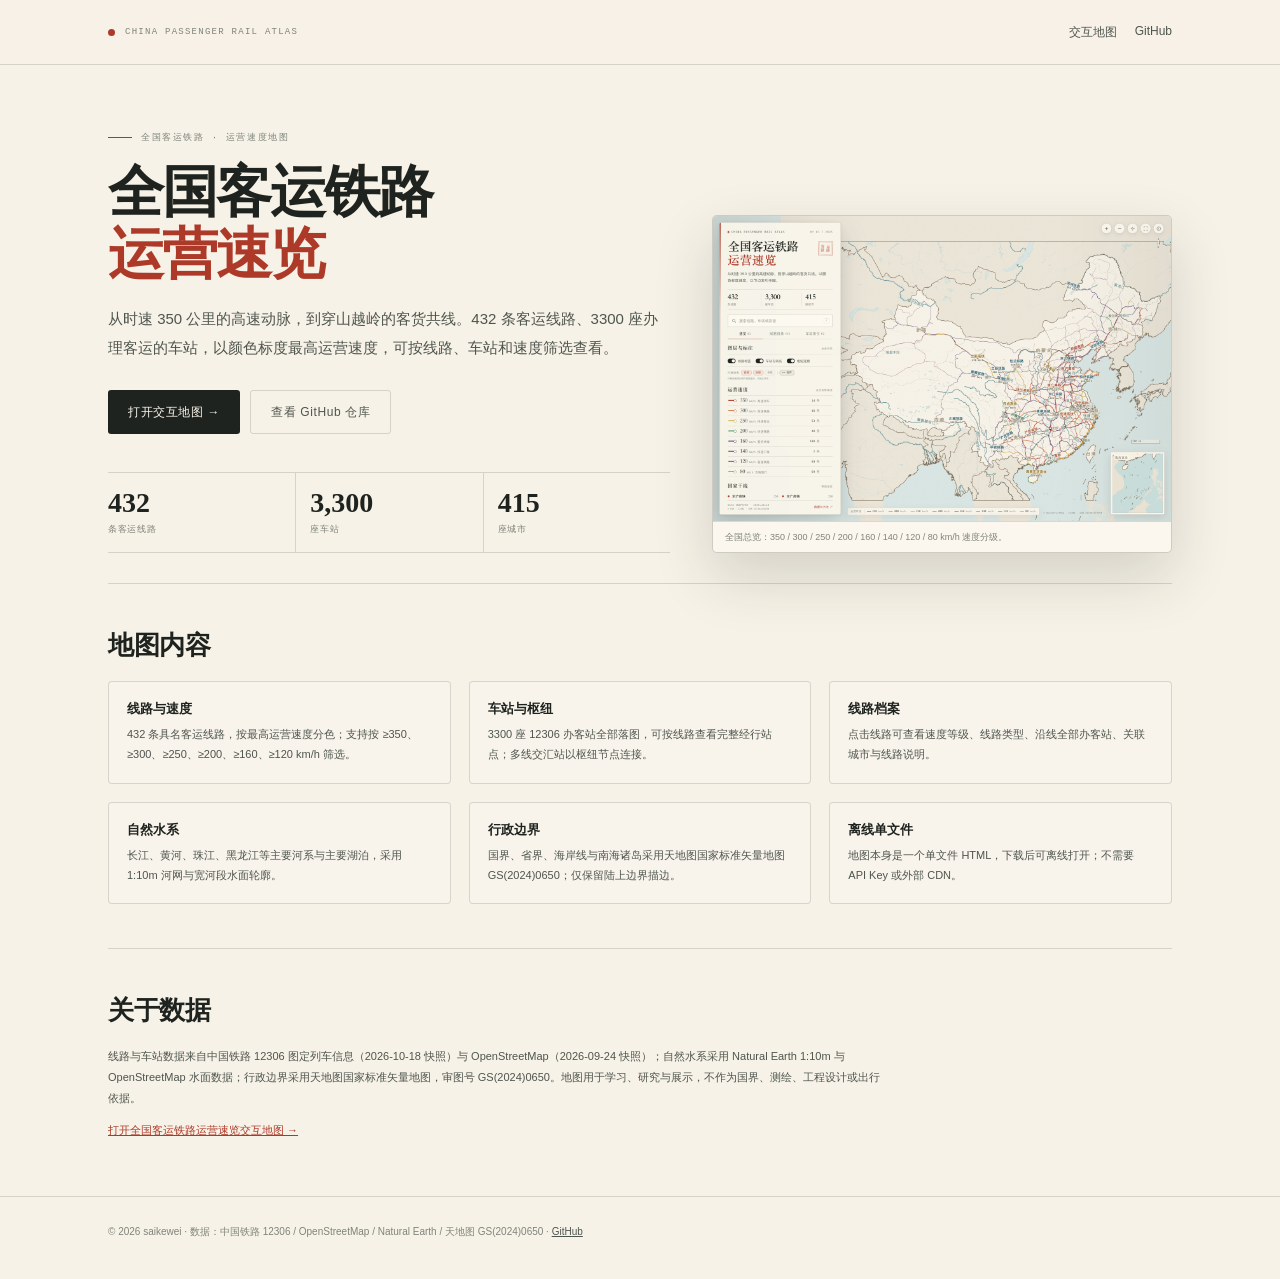
